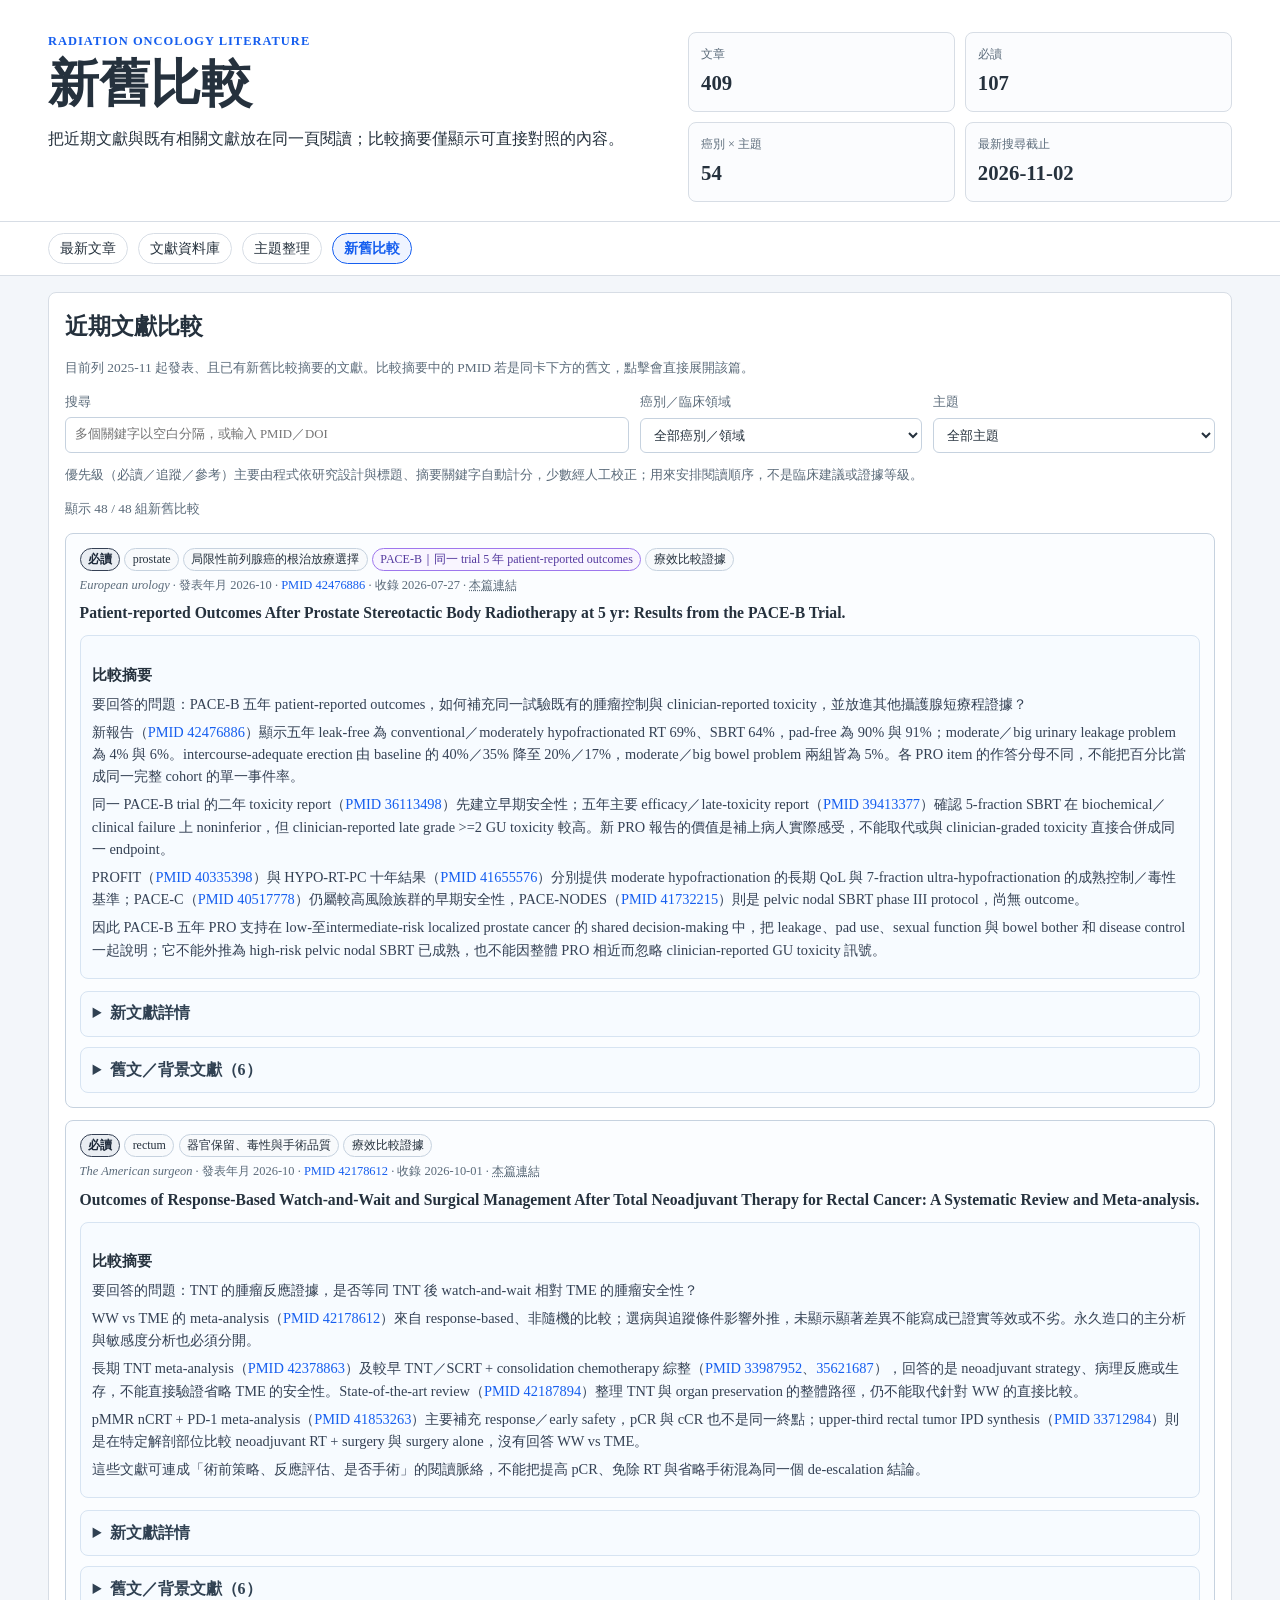
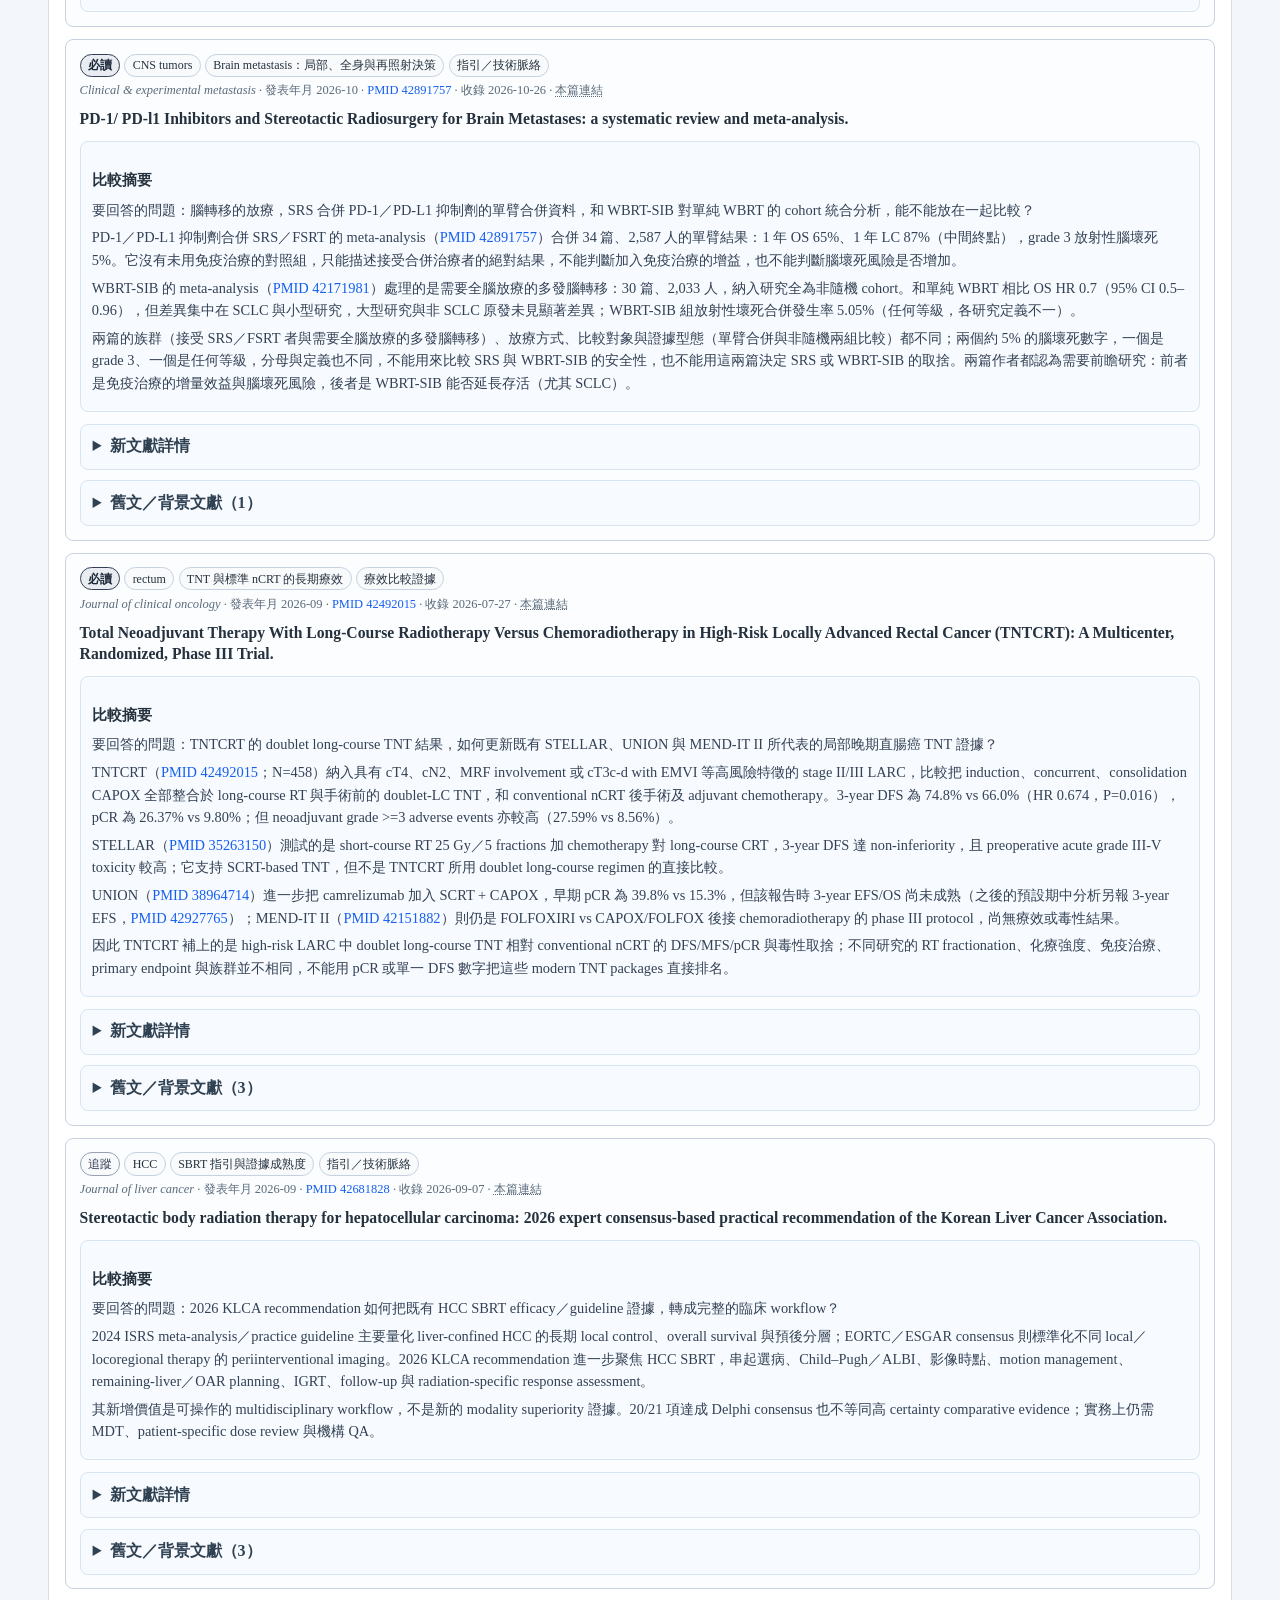
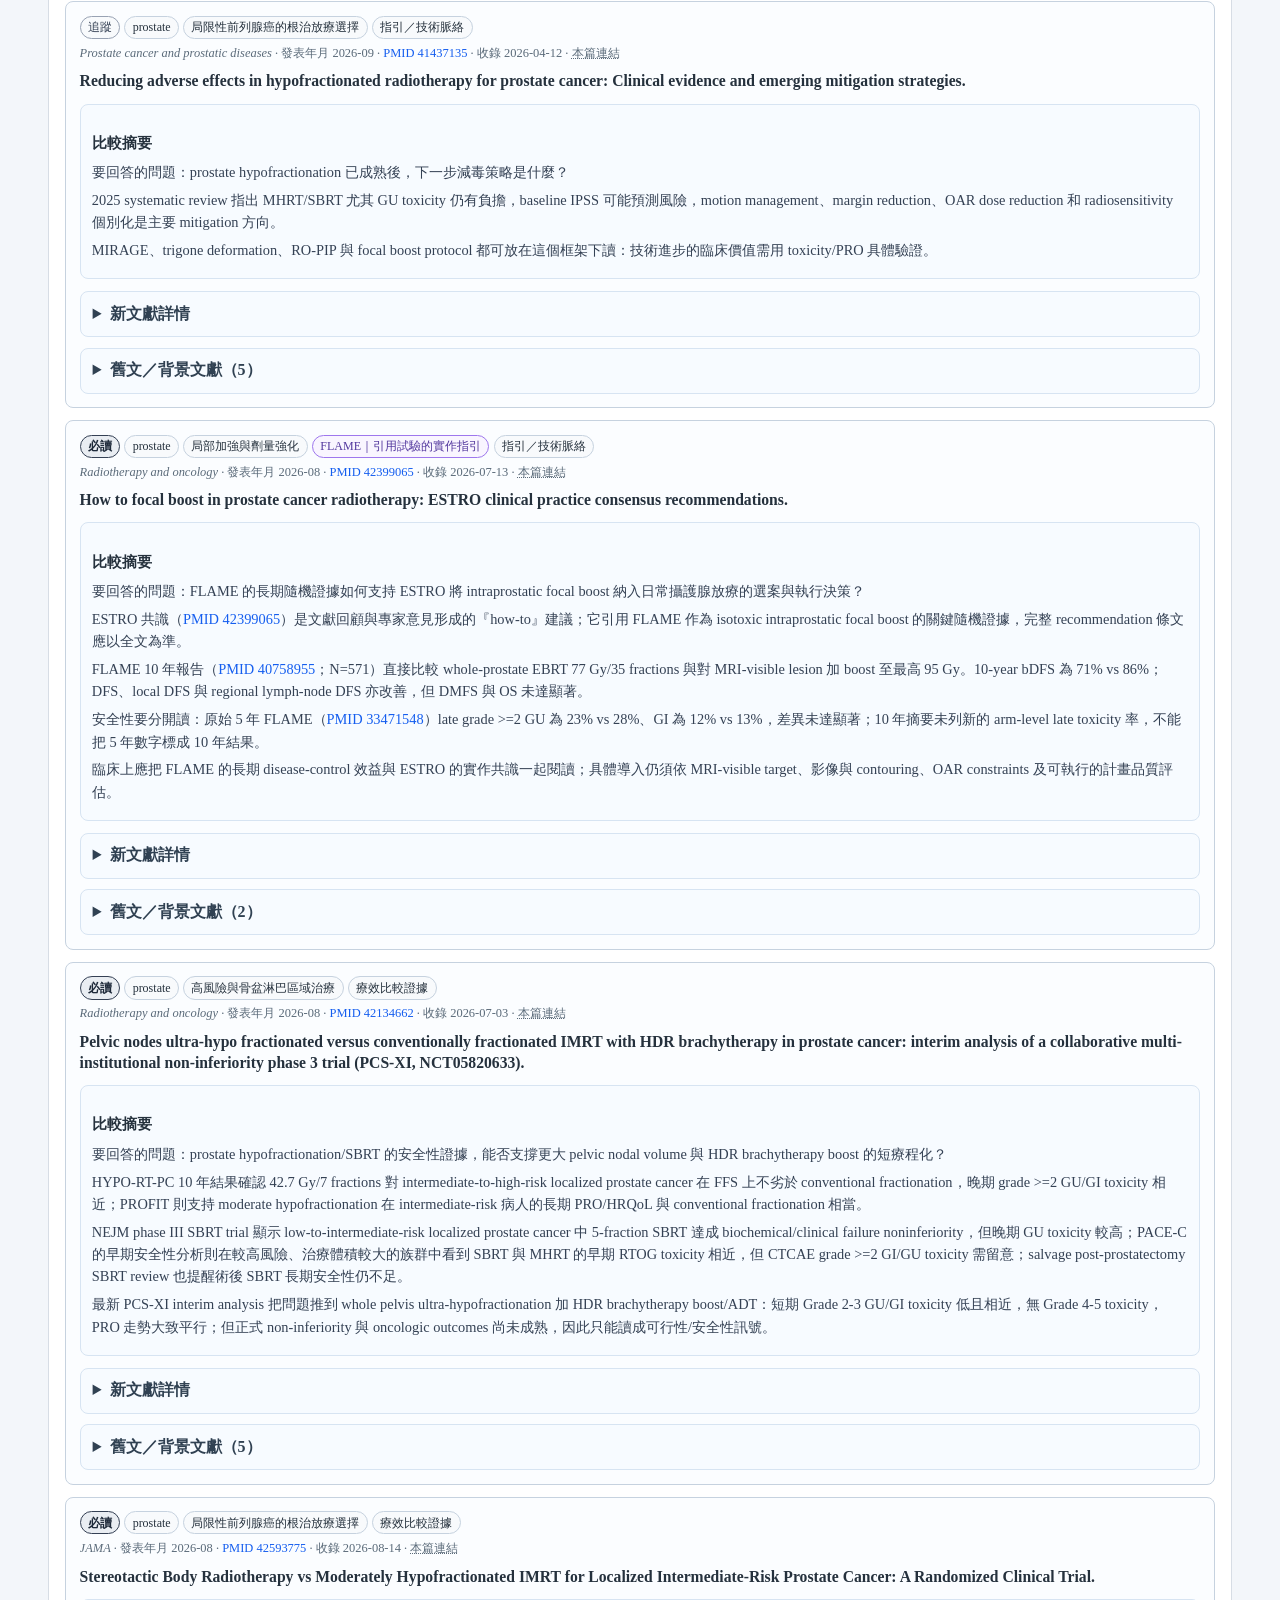
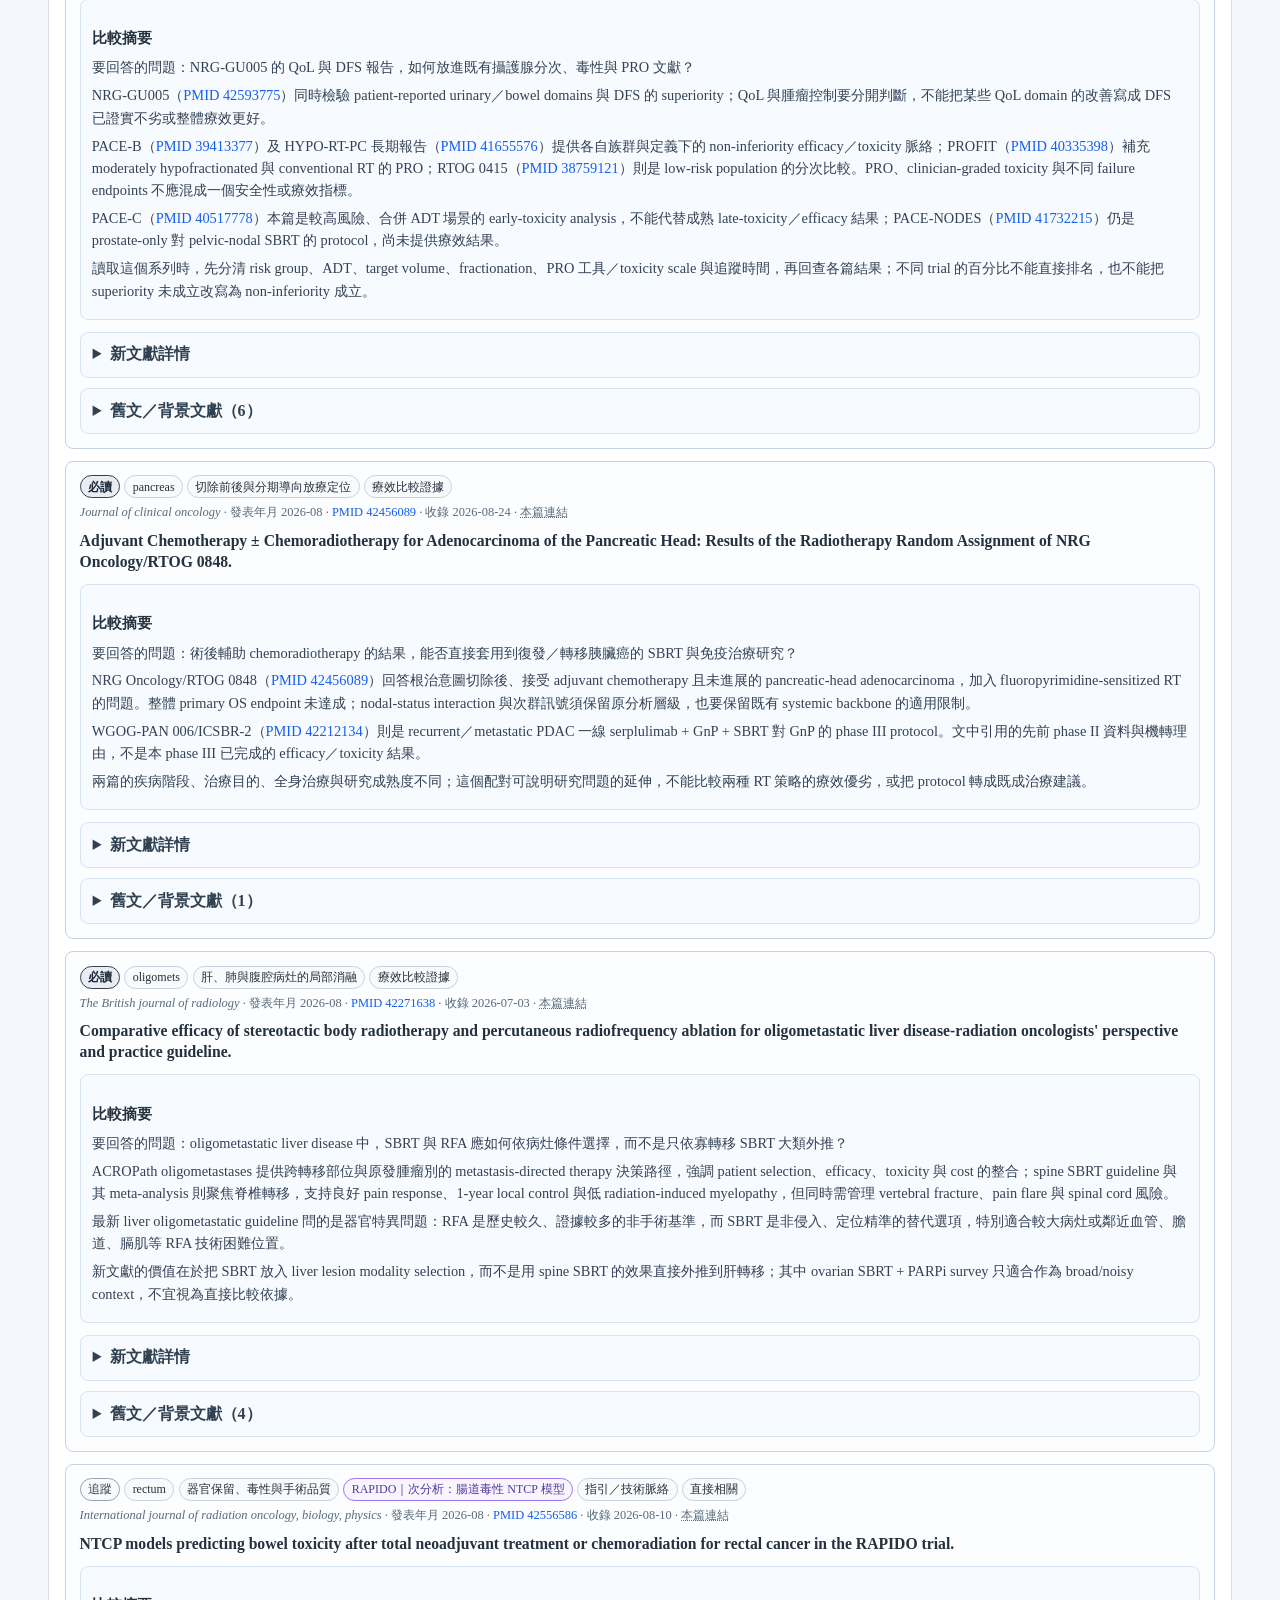
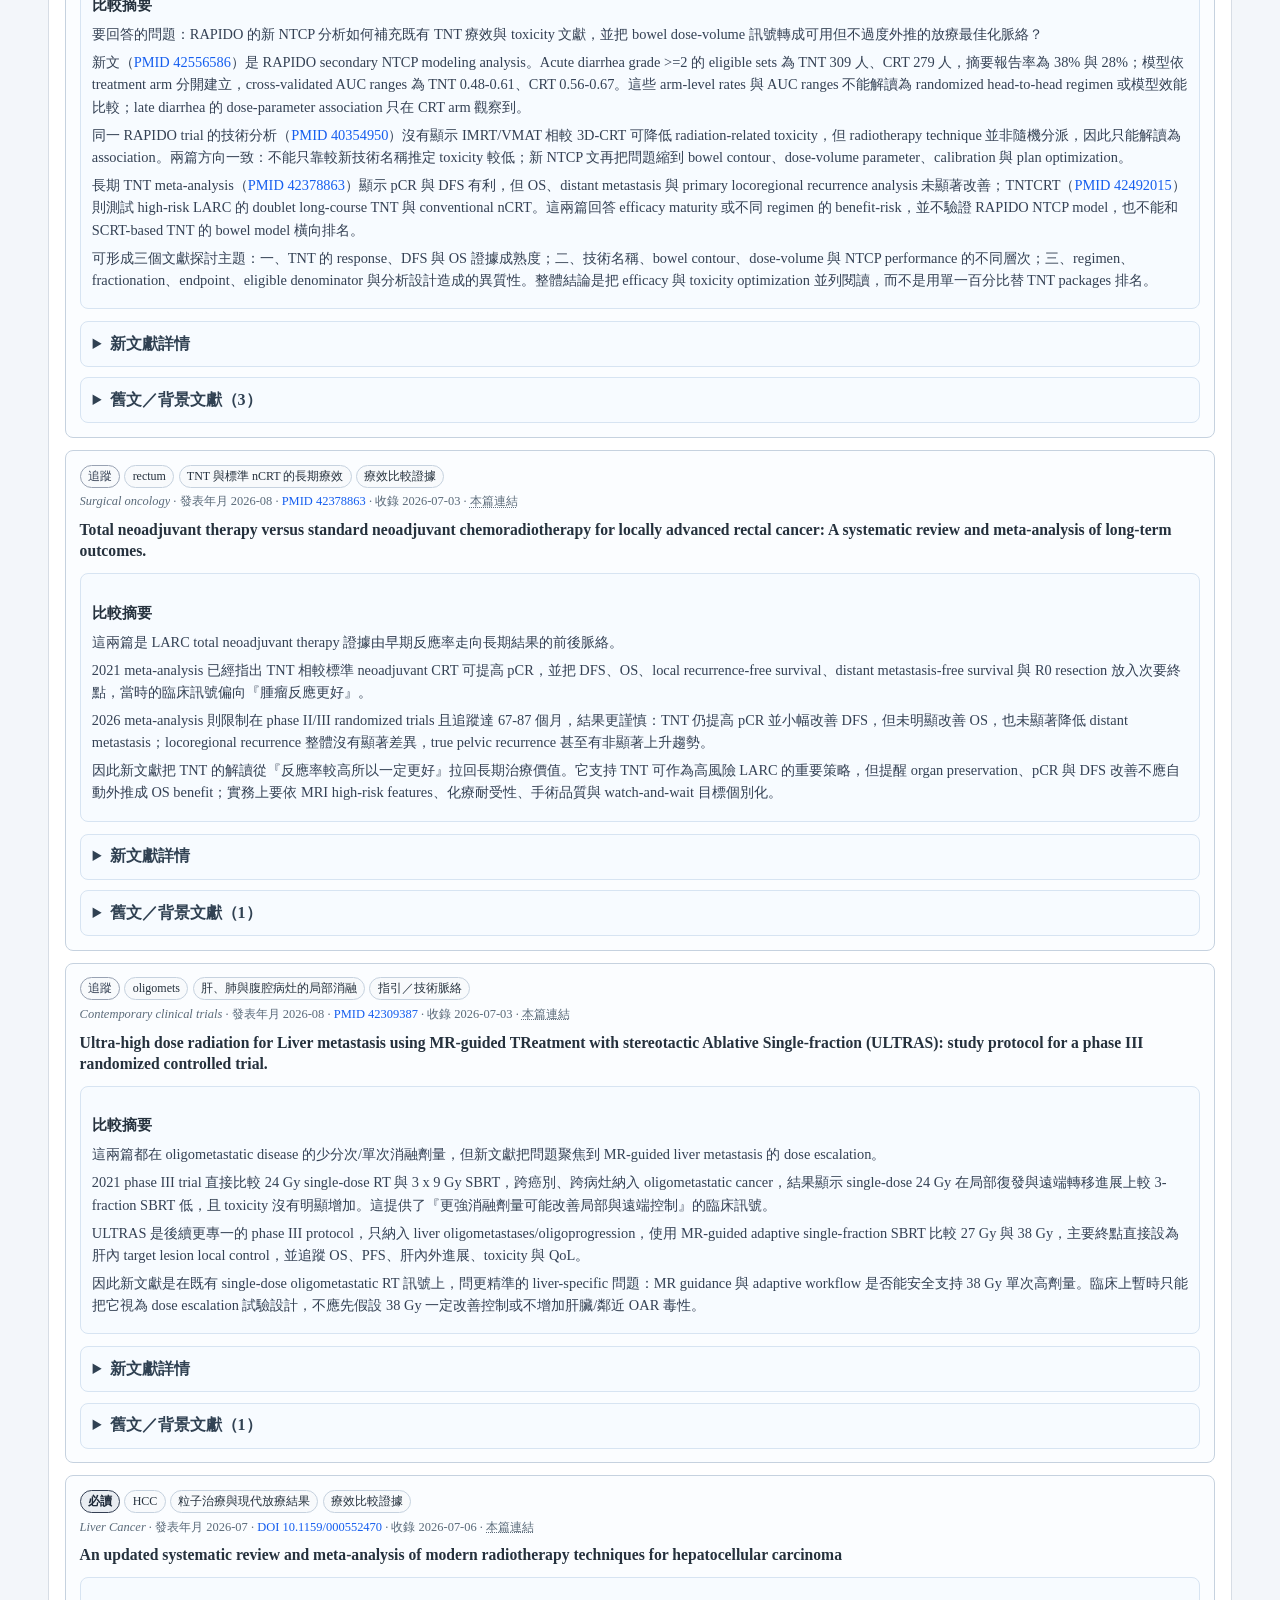
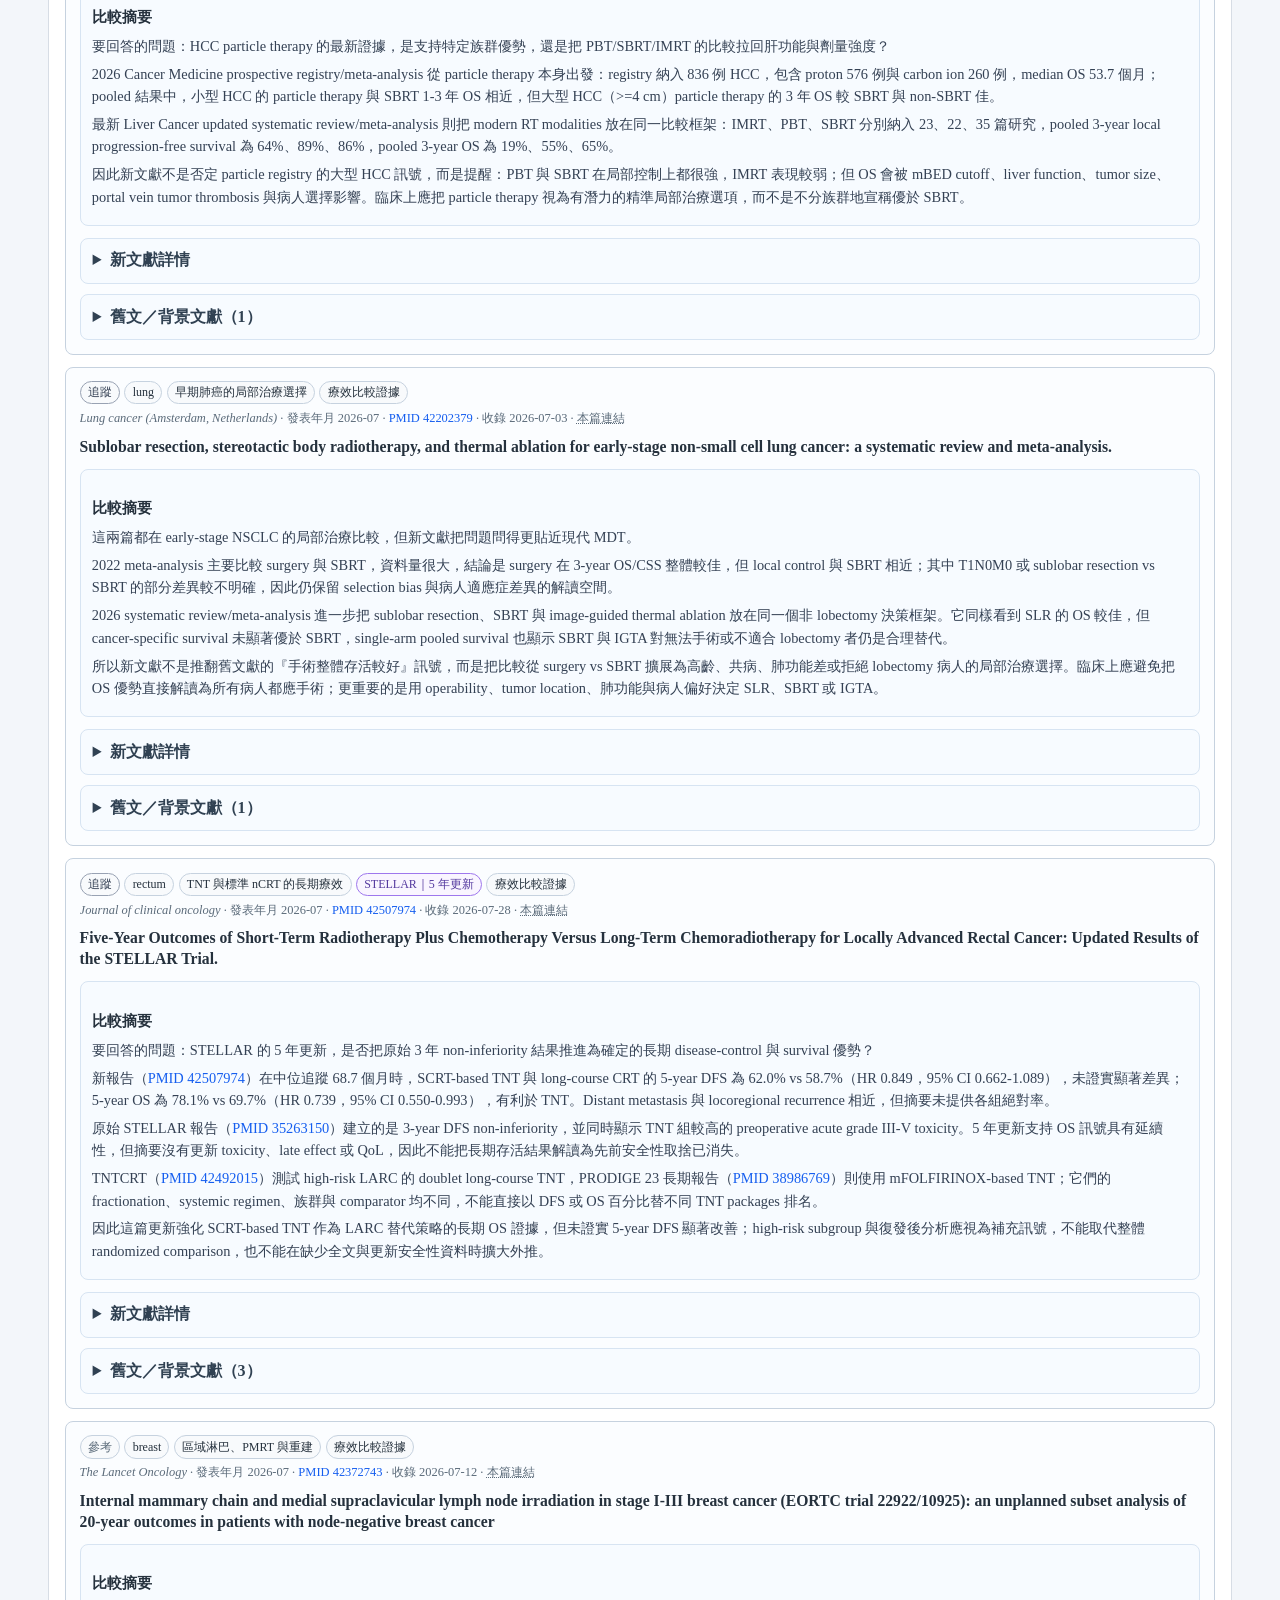
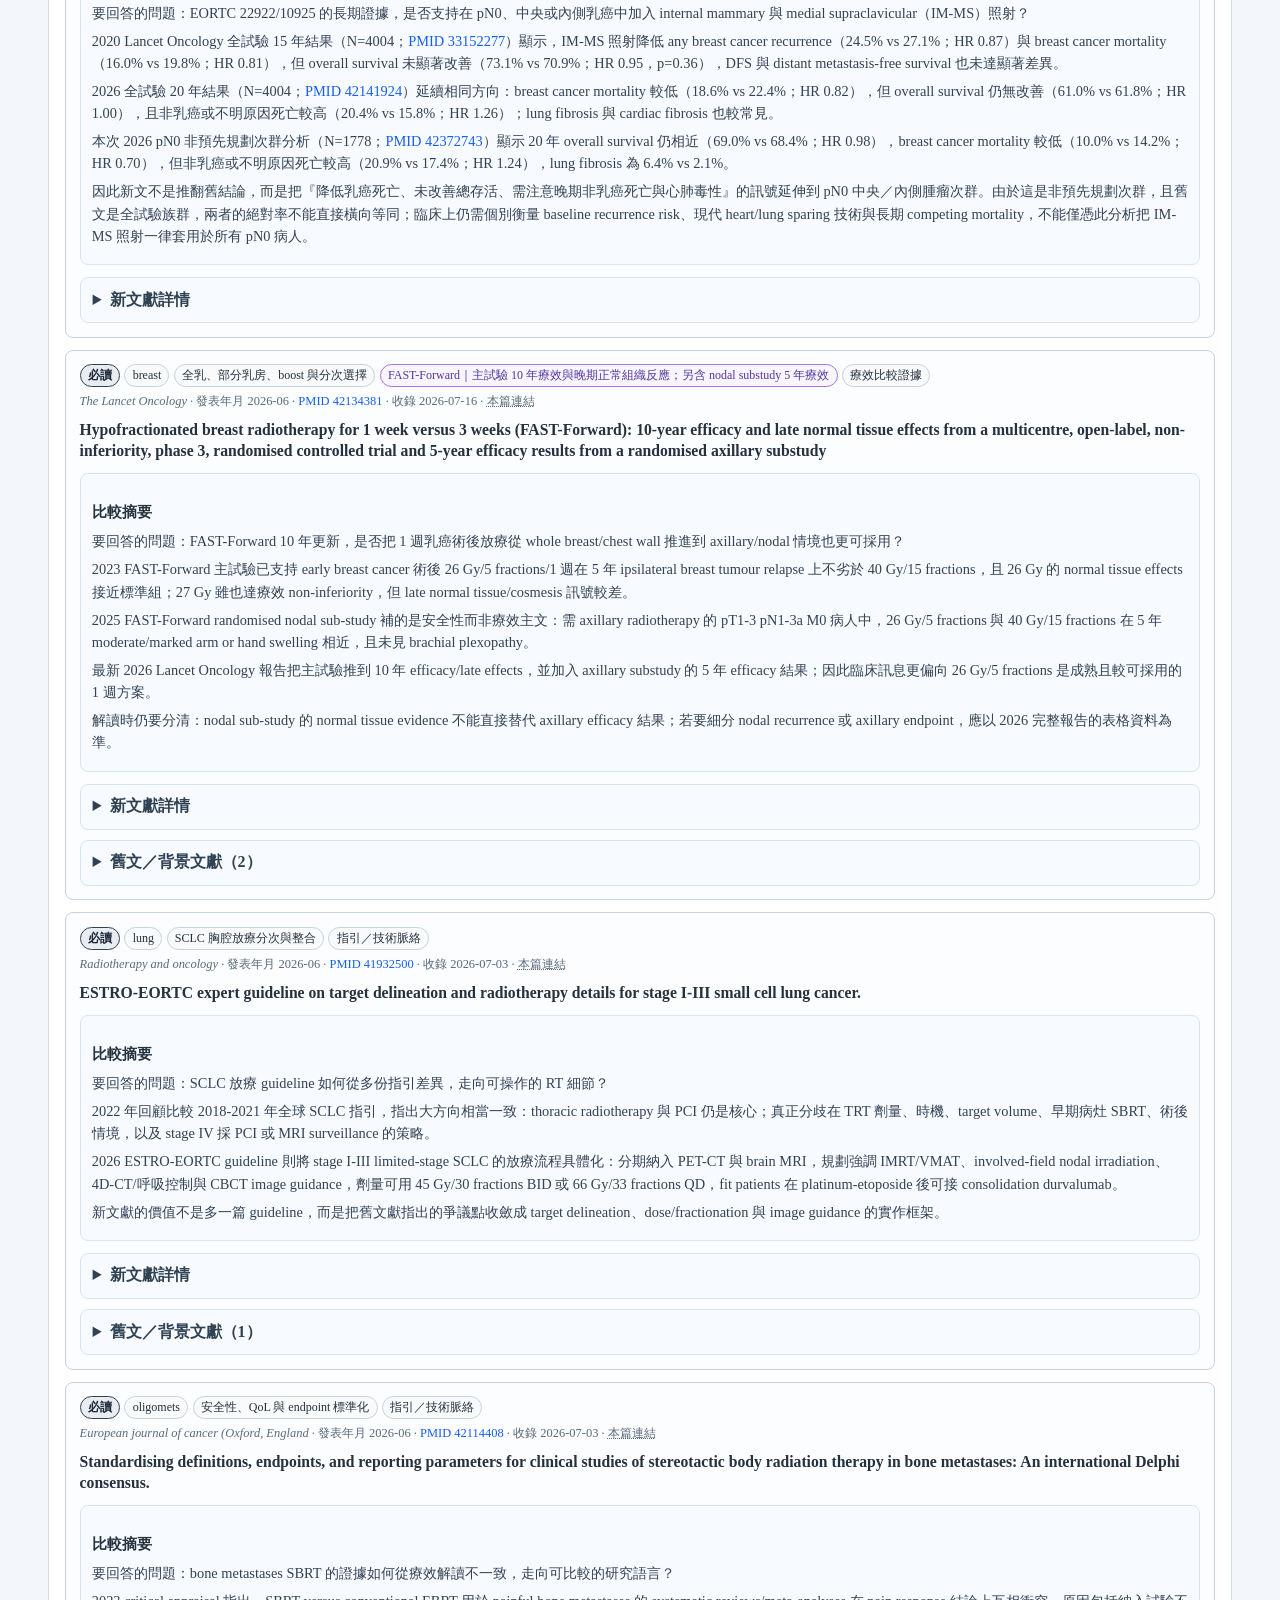
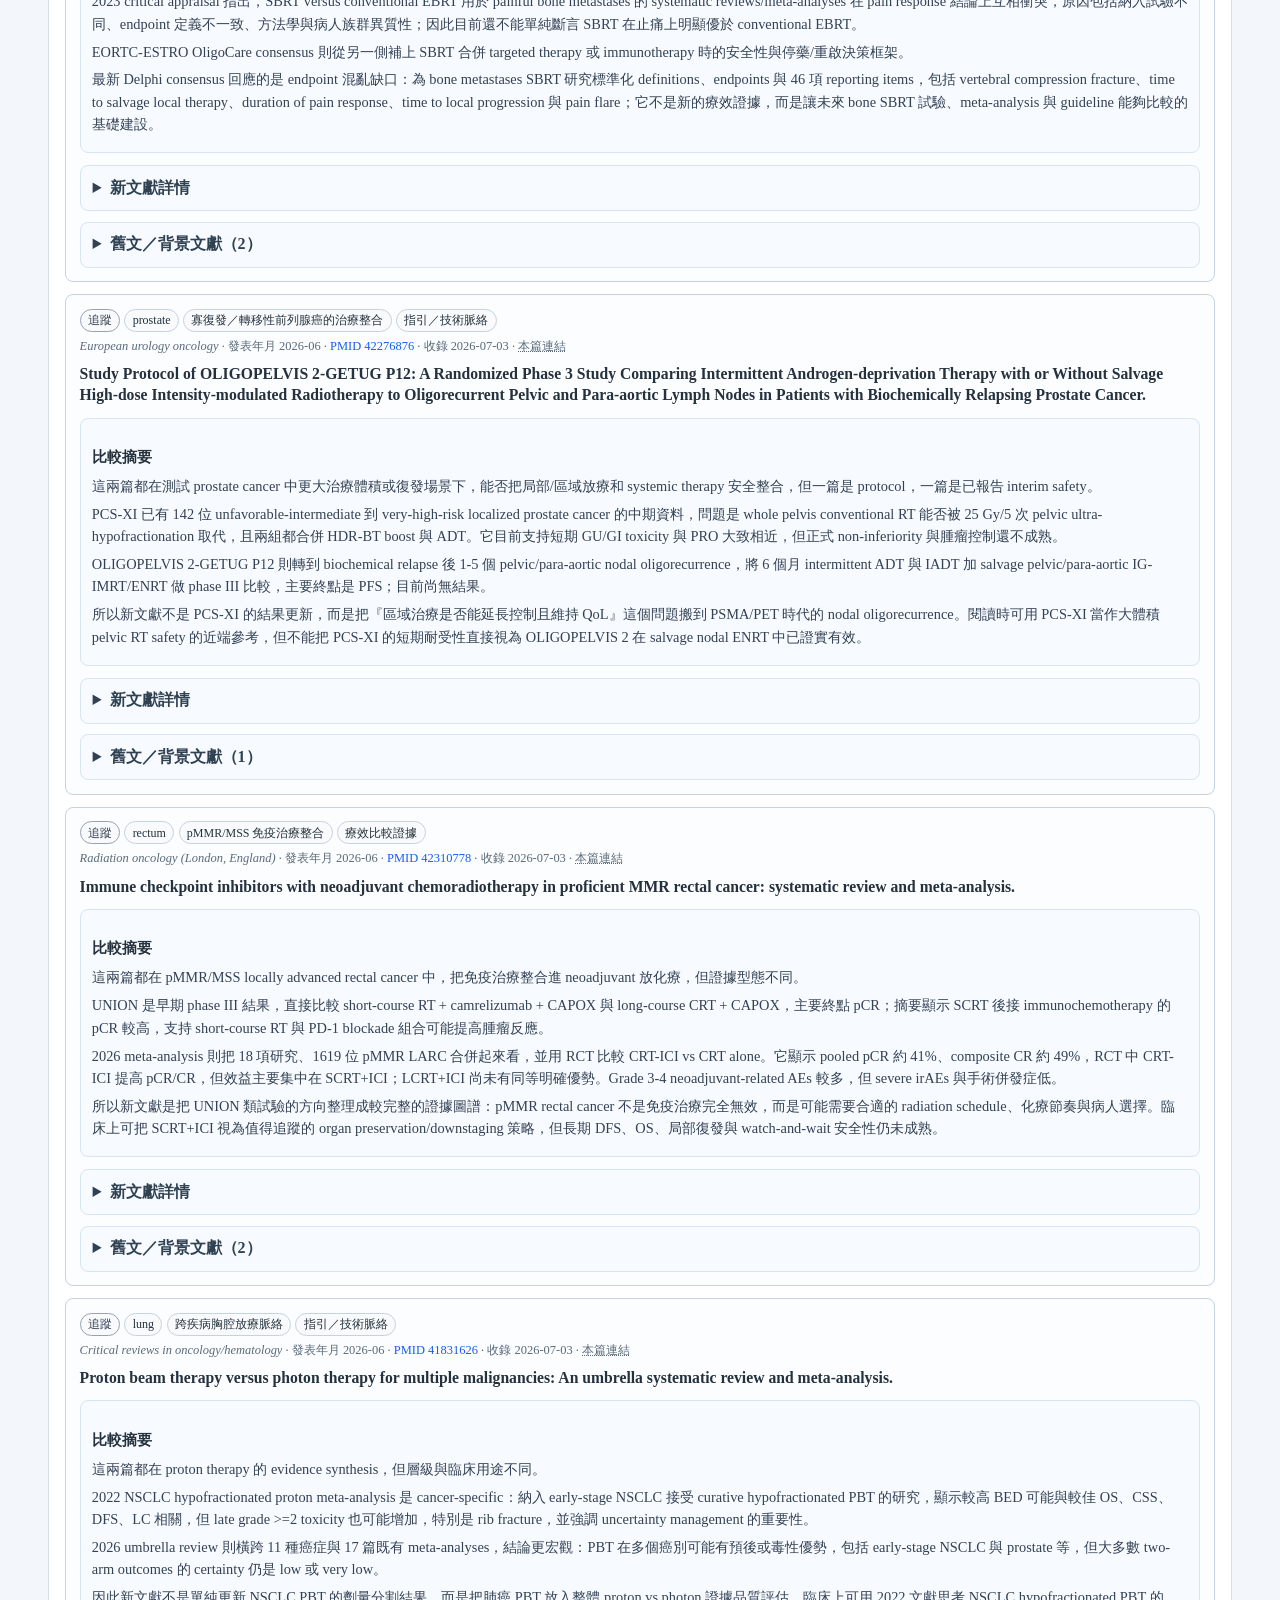
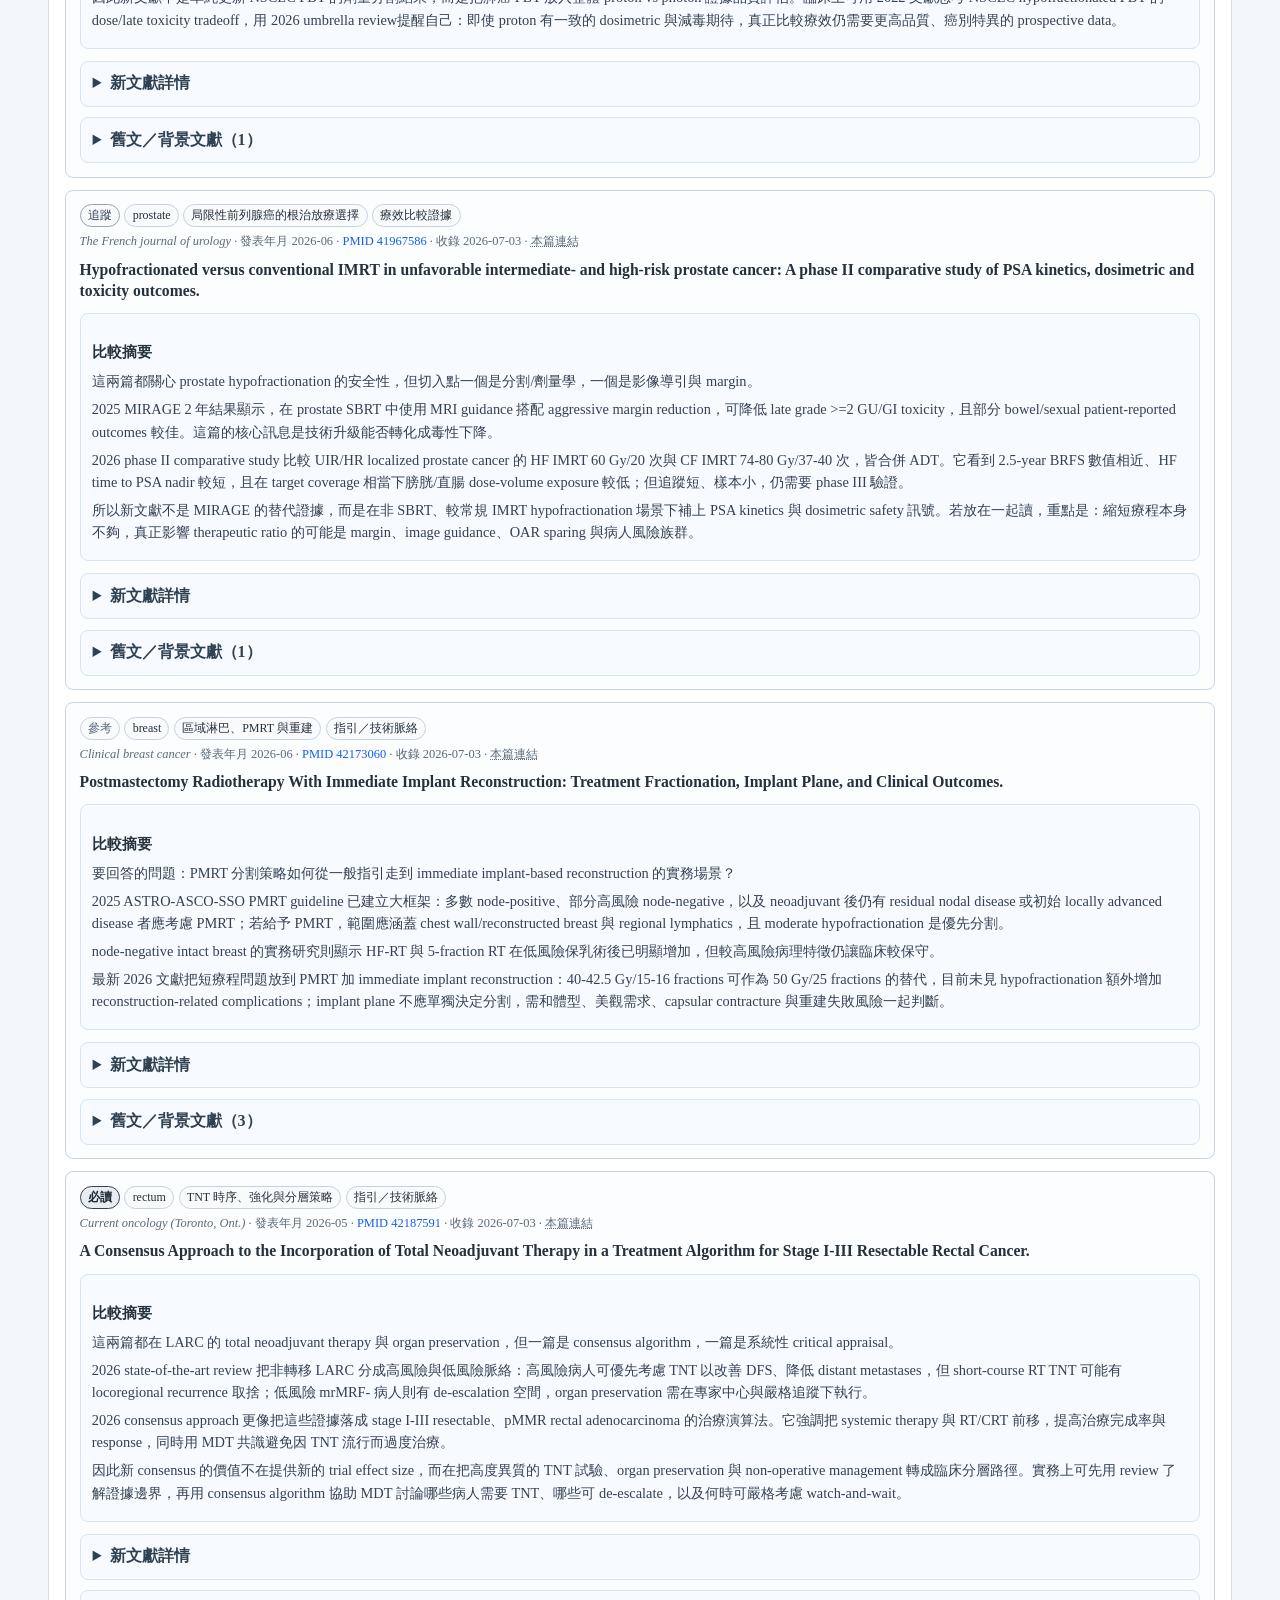
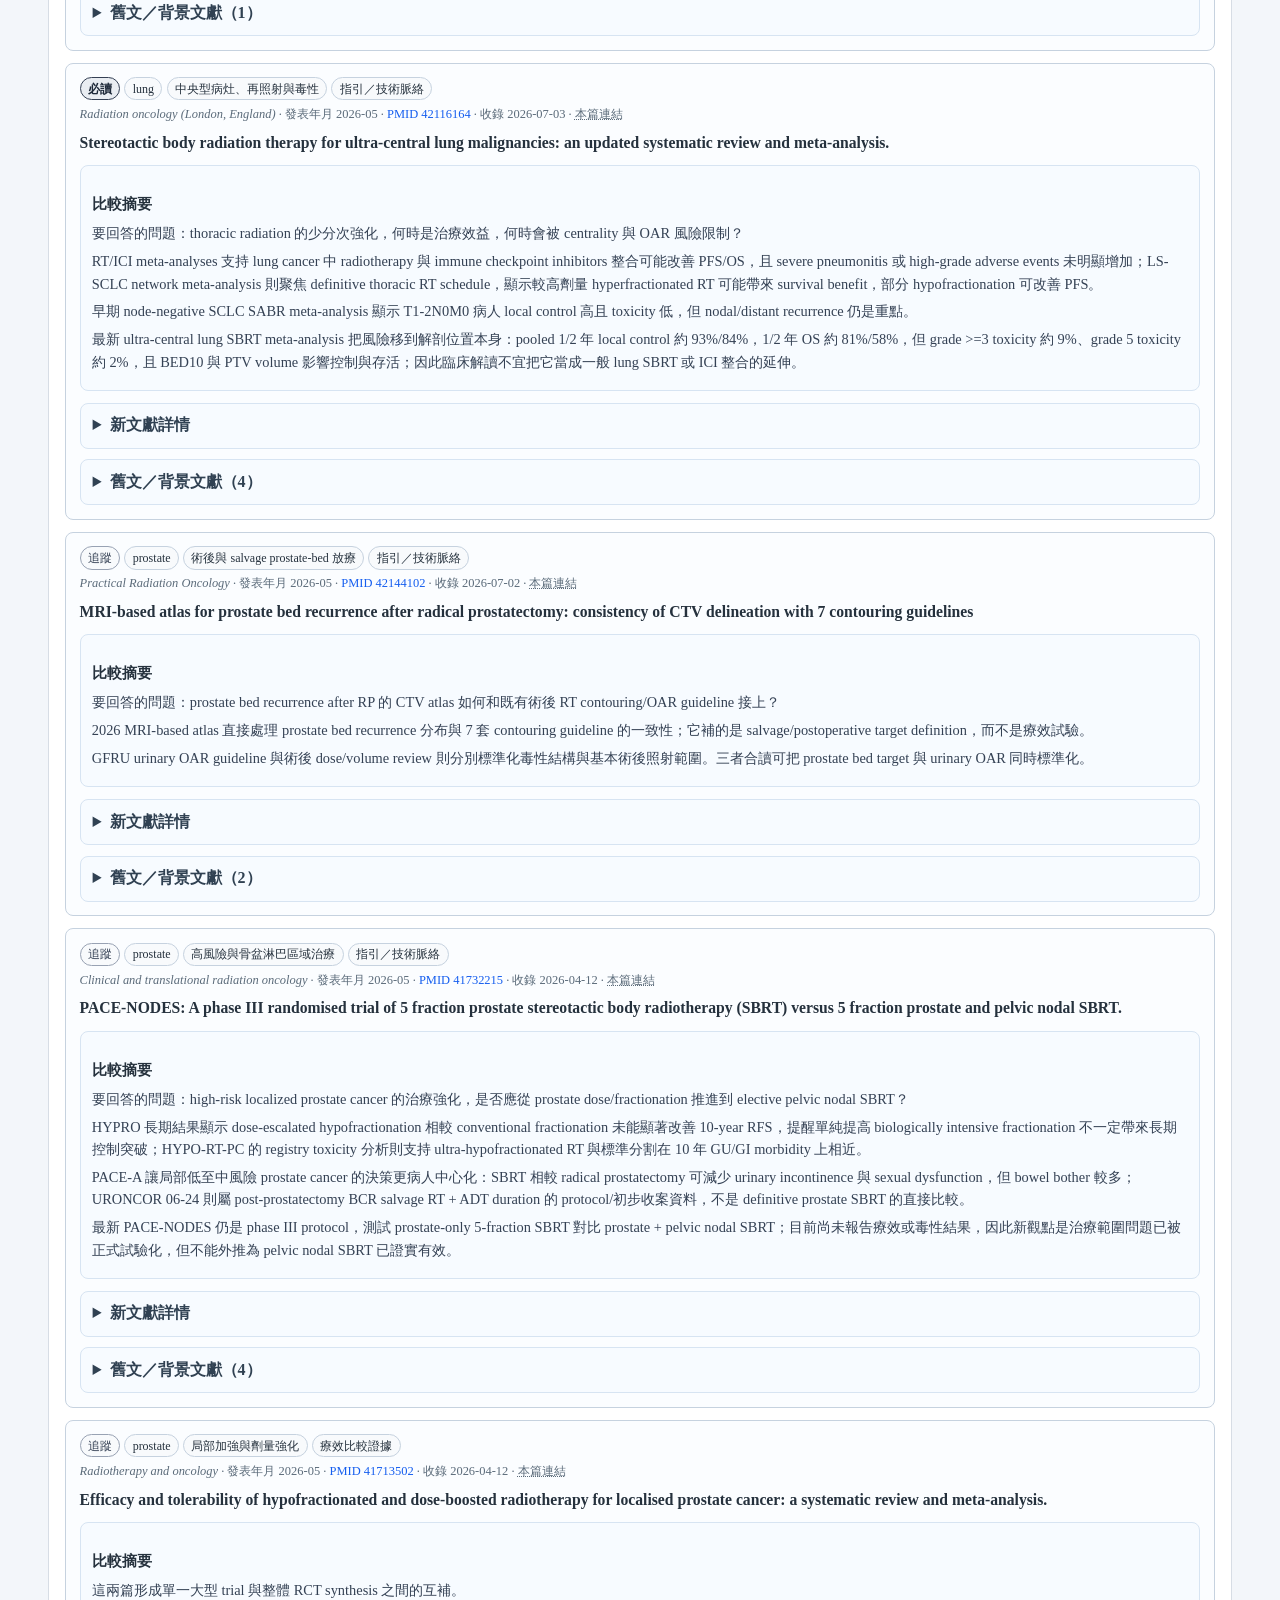
==== compare.html @ 12b4782e "Publish literature static site 2026-11-02" ====
<!doctype html>
<html lang="zh-Hant">
<head>
  <meta charset="utf-8">
  <meta name="viewport" content="width=device-width, initial-scale=1">
  <title>新舊比較 | Literature Intelligence</title>
  <link rel="stylesheet" href="assets/site.css?v=154242693cce">
  <script type="application/json" id="site-data">{"generatedAt": "2026-11-02T05:01:33+00:00", "latestDigestEnd": "2026-11-02", "articleCount": 409, "page": "compare"}</script>
</head>
<body>
  <a class="skip-link" href="#main-content">跳至主要內容</a>
  <header class="site-header site-header-secondary">
    <div>
      <p class="eyebrow">Radiation Oncology Literature</p>
      <h1>新舊比較</h1>
      <p>把近期文獻與既有相關文獻放在同一頁閱讀；比較摘要僅顯示可直接對照的內容。</p>
    </div>
    
    <dl class="metrics">
      <div><dt>文章</dt><dd>409</dd></div>
      <div><dt>必讀</dt><dd>107</dd></div>
      <div><dt>癌別 × 主題</dt><dd>54</dd></div>
      <div><dt>最新搜尋截止</dt><dd>2026-11-02</dd></div>
    </dl>
    
  </header>
  <nav class="section-nav" aria-label="主要導覽">
    <a href="index.html">最新文章</a><a href="database.html">文獻資料庫</a><a href="topics.html">主題整理</a><a href="compare.html" class="active" aria-current="page">新舊比較</a>
  </nav>
  <main id="main-content" tabindex="-1">
    
    <section class="panel">
      <h2>近期文獻比較</h2>
      <p class="caption">目前列 2025-11 起發表、且已有新舊比較摘要的文獻。比較摘要中的 PMID 若是同卡下方的舊文，點擊會直接展開該篇。</p>
      <button type="button" class="filter-toggle" aria-expanded="false" aria-controls="filterControls">篩選與排序</button><div id="filterControls" class="filters filter-panel" data-filter-target="#comparisonCards" data-filter-items=".filter-item"><label>搜尋 <input id="searchBox" class="filter-search" type="search" placeholder="多個關鍵字以空白分隔，或輸入 PMID／DOI"></label><label>癌別／臨床領域 <select id="cancerFilter" class="filter-cancer"><option value="">全部癌別／領域</option><option value="CNS tumors">CNS tumors</option><option value="HCC">HCC</option><option value="breast">breast</option><option value="esophageal">esophageal</option><option value="head and neck">head and neck</option><option value="lung">lung</option><option value="oligomets">oligomets</option><option value="pancreas">pancreas</option><option value="prostate">prostate</option><option value="rectum">rectum</option></select></label><label>主題 <select id="themeFilter" class="filter-theme"><option value="">全部主題</option><option value="Advanced imaging：診斷與治療反應">Advanced imaging：診斷與治療反應</option><option value="Brain metastasis：局部、全身與再照射決策">Brain metastasis：局部、全身與再照射決策</option><option value="Planning、QA、擺位與實施">Planning、QA、擺位與實施</option><option value="SBRT 指引與證據成熟度">SBRT 指引與證據成熟度</option><option value="SCLC 胸腔放療分次與整合">SCLC 胸腔放療分次與整合</option><option value="TNT 時序、強化與分層策略">TNT 時序、強化與分層策略</option><option value="TNT 與標準 nCRT 的長期療效">TNT 與標準 nCRT 的長期療效</option><option value="pMMR/MSS 免疫治療整合">pMMR/MSS 免疫治療整合</option><option value="中央型病灶、再照射與毒性">中央型病灶、再照射與毒性</option><option value="全乳、部分乳房、boost 與分次選擇">全乳、部分乳房、boost 與分次選擇</option><option value="切除前後與分期導向放療定位">切除前後與分期導向放療定位</option><option value="區域淋巴、PMRT 與重建">區域淋巴、PMRT 與重建</option><option value="器官保留、毒性與手術品質">器官保留、毒性與手術品質</option><option value="安全性、QoL 與 endpoint 標準化">安全性、QoL 與 endpoint 標準化</option><option value="寡復發／轉移性前列腺癌的治療整合">寡復發／轉移性前列腺癌的治療整合</option><option value="局部加強與劑量強化">局部加強與劑量強化</option><option value="局限性前列腺癌的根治放療選擇">局限性前列腺癌的根治放療選擇</option><option value="影像、功能肝保護與技術規劃">影像、功能肝保護與技術規劃</option><option value="復發／轉移 PDAC 的放射免疫化療整合">復發／轉移 PDAC 的放射免疫化療整合</option><option value="放療與免疫治療整合">放療與免疫治療整合</option><option value="早期肺癌的局部治療選擇">早期肺癌的局部治療選擇</option><option value="癌別特異 MDT 與全身治療整合">癌別特異 MDT 與全身治療整合</option><option value="粒子治療與現代放療結果">粒子治療與現代放療結果</option><option value="肝、肺與腹腔病灶的局部消融">肝、肺與腹腔病灶的局部消融</option><option value="術後與 salvage prostate-bed 放療">術後與 salvage prostate-bed 放療</option><option value="跨疾病胸腔放療脈絡">跨疾病胸腔放療脈絡</option><option value="骨與脊椎 SBRT：控制、安全與追蹤">骨與脊椎 SBRT：控制、安全與追蹤</option><option value="高風險與骨盆淋巴區域治療">高風險與骨盆淋巴區域治療</option></select></label></div><p class="caption filter-note">優先級（必讀／追蹤／參考）主要由程式依研究設計與標題、摘要關鍵字自動計分，少數經人工校正；用來安排閱讀順序，不是臨床建議或證據等級。</p><p class="caption" role="status" aria-live="polite" aria-atomic="true">顯示 <span id="visibleCount" class="visible-count">48</span> / 48 組新舊比較</p><p id="emptyState" class="muted hidden">沒有符合目前篩選條件的項目。</p>
      <div id="comparisonCards" class="article-list"><article class="article-card comparison-card filter-item" id="pmid-42476886" data-cancer="prostate" data-theme="局限性前列腺癌的根治放療選擇" data-priority="must read" data-study="試驗次分析／後續追蹤" data-manual="" data-search="patient-reported outcomes after prostate stereotactic body radiotherapy at 5 yr: results from the pace-b trial. we present 5-yr proms from the phase 3, international pace-b trial, which randomised men with localised prostate cancer to stereotactic body radiotherapy (sbrt) or conventionally fractionated radiotherapy (crt). leak-free rates were 64% (164/258) for sbrt and 69% (172/249) for crt, pad-free rates were 91% (233/257) for sbrt and 90% (225/250) for crt, and moderate or big urinary leakage problems were reported by only 6% (15/250) for sbrt and 4% (9/244) for crt. prostate 局限性前列腺癌的根治放療選擇 療效比較證據  試驗次分析／後續追蹤 must read 必讀 european urology 42476886 10.1016/j.eururo.2026.05.034 要回答的問題：pace-b 五年 patient-reported outcomes，如何補充同一試驗既有的腫瘤控制與 clinician-reported toxicity，並放進其他攝護腺短療程證據？

新報告（pmid 42476886）顯示五年 leak-free 為 conventional／moderately hypofractionated rt 69%、sbrt 64%，pad-free 為 90% 與 91%；moderate／big urinary leakage problem 為 4% 與 6%。intercourse-adequate erection 由 baseline 的 40%／35% 降至 20%／17%，moderate／big bowel problem 兩組皆為 5%。各 pro item 的作答分母不同，不能把百分比當成同一完整 cohort 的單一事件率。

同一 pace-b trial 的二年 toxicity report（pmid 36113498）先建立早期安全性；五年主要 efficacy／late-toxicity report（pmid 39413377）確認 5-fraction sbrt 在 biochemical／clinical failure 上 noninferior，但 clinician-reported late grade &gt;=2 gu toxicity 較高。新 pro 報告的價值是補上病人實際感受，不能取代或與 clinician-graded toxicity 直接合併成同一 endpoint。

profit（pmid 40335398）與 hypo-rt-pc 十年結果（pmid 41655576）分別提供 moderate hypofractionation 的長期 qol 與 7-fraction ultra-hypofractionation 的成熟控制／毒性基準；pace-c（pmid 40517778）仍屬較高風險族群的早期安全性，pace-nodes（pmid 41732215）則是 pelvic nodal sbrt phase iii protocol，尚無 outcome。

因此 pace-b 五年 pro 支持在 low-至intermediate-risk localized prostate cancer 的 shared decision-making 中，把 leakage、pad use、sexual function 與 bowel bother 和 disease control 一起說明；它不能外推為 high-risk pelvic nodal sbrt 已成熟，也不能因整體 pro 相近而忽略 clinician-reported gu toxicity 訊號。" data-pmid="42476886" data-doi="10.1016/j.eururo.2026.05.034" data-published="2026-10" data-added="2026-07-27" data-rank="0" data-pmids="42476886 39413377 36113498 40335398 41655576 40517778 41732215"><div class="article-meta"><span class="tag tag-must">必讀</span> <span class="tag">prostate</span> <span class="tag">局限性前列腺癌的根治放療選擇</span> <span class="tag tag-series" title="同一系列（試驗或文件）">PACE-B｜同一 trial 5 年 patient-reported outcomes</span> <span class="tag">療效比較證據</span></div><div class="article-source"><span class="meta-journal" title="European urology">European urology</span> · <span>發表年月 2026-10</span> · <span><a href="https://pubmed.ncbi.nlm.nih.gov/42476886/">PMID 42476886</a></span> · <span>收錄 2026-07-27</span> · <a class="permalink" href="database.html#pmid-42476886">本篇連結</a></div><h3>Patient-reported Outcomes After Prostate Stereotactic Body Radiotherapy at 5 yr: Results from the PACE-B Trial.</h3><div class="context-block"><h4>比較摘要</h4><p>要回答的問題：PACE-B 五年 patient-reported outcomes，如何補充同一試驗既有的腫瘤控制與 clinician-reported toxicity，並放進其他攝護腺短療程證據？</p><p>新報告（<a href="https://pubmed.ncbi.nlm.nih.gov/42476886/">PMID 42476886</a>）顯示五年 leak-free 為 conventional／moderately hypofractionated RT 69%、SBRT 64%，pad-free 為 90% 與 91%；moderate／big urinary leakage problem 為 4% 與 6%。intercourse-adequate erection 由 baseline 的 40%／35% 降至 20%／17%，moderate／big bowel problem 兩組皆為 5%。各 PRO item 的作答分母不同，不能把百分比當成同一完整 cohort 的單一事件率。</p><p>同一 PACE-B trial 的二年 toxicity report（<a href="#cmp-42476886-rel-36113498" data-reveal>PMID 36113498</a>）先建立早期安全性；五年主要 efficacy／late-toxicity report（<a href="#cmp-42476886-rel-39413377" data-reveal>PMID 39413377</a>）確認 5-fraction SBRT 在 biochemical／clinical failure 上 noninferior，但 clinician-reported late grade &gt;=2 GU toxicity 較高。新 PRO 報告的價值是補上病人實際感受，不能取代或與 clinician-graded toxicity 直接合併成同一 endpoint。</p><p>PROFIT（<a href="#cmp-42476886-rel-40335398" data-reveal>PMID 40335398</a>）與 HYPO-RT-PC 十年結果（<a href="#cmp-42476886-rel-41655576" data-reveal>PMID 41655576</a>）分別提供 moderate hypofractionation 的長期 QoL 與 7-fraction ultra-hypofractionation 的成熟控制／毒性基準；PACE-C（<a href="#cmp-42476886-rel-40517778" data-reveal>PMID 40517778</a>）仍屬較高風險族群的早期安全性，PACE-NODES（<a href="#cmp-42476886-rel-41732215" data-reveal>PMID 41732215</a>）則是 pelvic nodal SBRT phase III protocol，尚無 outcome。</p><p>因此 PACE-B 五年 PRO 支持在 low-至intermediate-risk localized prostate cancer 的 shared decision-making 中，把 leakage、pad use、sexual function 與 bowel bother 和 disease control 一起說明；它不能外推為 high-risk pelvic nodal SBRT 已成熟，也不能因整體 PRO 相近而忽略 clinician-reported GU toxicity 訊號。</p></div><details><summary>新文獻詳情</summary><div class="detail-panel"><div class="clinical-block"><h4>臨床比較表</h4><h5>收案對象</h5><div class="table-wrap"><table class="clinical-population-table"><caption class="visually-hidden">臨床比較表收案對象</caption><thead><tr><th>整體收案對象</th></tr></thead><tbody><tr><td>PACE-B phase III randomized localized prostate cancer cohort；本篇為 5 年 PROM 報告，摘要未提供單一總可評估 N，各 item denominator 約 238-265 人／組。</td></tr></tbody></table></div><h5>Arm 比較</h5><div class="table-wrap"><table class="clinical-table"><caption class="visually-hidden">臨床治療組比較</caption><thead><tr><th>比較項目</th><th>Arm 1 / 對照</th><th>Arm 2 / 實驗</th><th>補充重點</th></tr></thead><tbody><tr><td data-label="比較項目">治療</td><td data-label="Arm 1 / 對照">Conventional／moderately hypofractionated RT：78 Gy / 39 fractions 或 62 Gy / 20 fractions。</td><td data-label="Arm 2 / 實驗">Prostate SBRT：36.25 Gy / 5 fractions。</td><td data-label="補充重點">本篇比較 baseline 至 5 年的 patient-reported urinary、sexual 與 bowel outcomes。</td></tr><tr><td data-label="比較項目">腫瘤控制 / 存活</td><td data-label="Arm 1 / 對照">本篇未提供新的 biochemical control、metastasis 或 survival 數字。</td><td data-label="Arm 2 / 實驗">本篇未提供新的 biochemical control、metastasis 或 survival 數字。</td><td data-label="補充重點">這是 PROM 報告，不應以 QoL 相近推定 oncologic non-inferiority。</td></tr><tr><td data-label="比較項目">副作用 / QoL</td><td data-label="Arm 1 / 對照">5 年 leak-free 69%（172/249）；pad-free 90%（225/250）；moderate/big urinary leakage problem 4%（9/244）；sexual problem 32%（77/238）；bowel problem 5%（13/253）。</td><td data-label="Arm 2 / 實驗">5 年 leak-free 64%（164/258）；pad-free 91%（233/257）；moderate/big urinary leakage problem 6%（15/250）；sexual problem 31%（74/242）；bowel problem 5%（12/265）。</td><td data-label="補充重點">Intercourse-adequate erection 由 baseline 的 40% vs 35% 降至 5 年 20% vs 17%；各 item 的實際作答分母不同。</td></tr></tbody></table></div><p class="caption">5 年 PROM 數字依 PMID 42476886 PubMed 摘要，治療分組沿用同一 PACE-B trial 已整理的 PMID 36113498。各 PRO item denominator 不同。</p></div><div class="article-links"><a href="https://pubmed.ncbi.nlm.nih.gov/42476886/">PubMed</a><a href="https://doi.org/10.1016/j.eururo.2026.05.034">DOI</a><a href="https://linkinghub.elsevier.com/retrieve/pii/S0302-2838(26)02212-8">PubMed 免費全文（Elsevier Science）</a></div><h4>文獻資訊</h4><div class="table-wrap"><table class="article-info-table"><caption class="visually-hidden">文獻資訊</caption><thead><tr><th>欄位</th><th>內容</th></tr></thead><tbody><tr><td>發表時間</td><td>2026-10</td></tr><tr><td>加入方式</td><td>PubMed 搜尋</td></tr><tr><td>期刊</td><td>European urology</td></tr><tr><td>PMID/DOI</td><td>PMID 42476886</td></tr><tr><td>PubMed 列出的全文來源</td><td>PubMed 免費全文（Elsevier Science）。</td></tr></tbody></table></div><details class="search-origin-block"><summary>PubMed 搜尋來源</summary><div class="table-wrap"><table class="search-origin-table"><caption class="visually-hidden">PubMed 搜尋來源</caption><thead><tr><th>搜尋 run</th><th>搜尋期間</th><th>覆蓋範圍</th><th>搜尋主題</th><th>收錄狀態</th><th>Query catalog</th></tr></thead><tbody><tr><td>20261012T000002Z-09103e23</td><td>2026-09-28 – 2026-10-12</td><td>全部主題</td><td>prostate</td><td>已收入此主題週報</td><td>2026-07-13-baseline</td></tr><tr><td>20260803T000339Z-fefb0de2</td><td>2026-07-20 – 2026-08-03</td><td>全部主題</td><td>prostate</td><td>已收入此主題週報</td><td>2026-07-13-baseline</td></tr><tr><td>20260727T000820Z-b76b71b7</td><td>2026-07-13 – 2026-07-27</td><td>全部主題</td><td>prostate</td><td>已收入此主題週報</td><td>2026-07-13-baseline</td></tr></tbody></table></div></details></div></details><details><summary>舊文／背景文獻（6）</summary><div class="related-list"><div class="related-item" id="cmp-42476886-rel-39413377"><div class="article-meta"><span class="tag tag-series" title="同一系列（試驗或文件）">PACE-B｜同一 trial 5 年 efficacy／late toxicity</span></div><div class="article-meta"><span class="tag">prostate</span><span class="tag">Toxicity / QoL</span><span>2024-10 · The New England journal of medicine · <a href="https://pubmed.ncbi.nlm.nih.gov/39413377/">PMID 39413377</a></span></div><h4>Phase 3 Trial of Stereotactic Body Radiotherapy in Localized Prostate Cancer.</h4><p>這是一項第 3 期、國際多中心、open-label、隨機對照試驗，納入 low-to-intermediate risk localized prostate cancer，比較 SBRT 36.25 Gy/5 fractions 與傳統/中度 hypofractionated radiotherapy；採 intention-to-treat 分析，且不允許 androgen-deprivation therapy。</p><p>Primary endpoint 為 freedom from biochemical or clinical failure，設定 noninferiority 臨界 hazard ratio 為 1.45。</p><p>共 874 位病人、median follow-up 74 個月；5 年 freedom from biochemical or clinical failure 為 95.8% (SBRT) vs. 94.6% (control)，HR 0.73（90% CI 0.48–1.12），P=0.004 for noninferiority，顯示 SBRT 達成 noninferiority。</p><p>毒性方面，5 年晚期 RTOG grade ≥2 GU toxicity 在 SBRT 較高（26.9% vs. 18.3%, P&lt;0.001），但 GI toxicity 相近（10.7% vs. 10.2%, P=0.94）。</p><p><strong>結論：</strong>5-fraction SBRT 在腫瘤控制上不劣於標準放療，為本試驗定義下 low-to-intermediate-risk localized prostate cancer 的有效治療選項，但需注意較高的晚期 GU toxicity。</p></div><div class="related-item" id="cmp-42476886-rel-36113498"><div class="article-meta"><span class="tag tag-series" title="同一系列（試驗或文件）">PACE-B｜同一 trial 2 年 toxicity report</span></div><div class="article-meta"><span class="tag">prostate</span><span class="tag">Toxicity / QoL</span><span>2022-10 · The Lancet. Oncology · <a href="https://pubmed.ncbi.nlm.nih.gov/36113498/">PMID 36113498</a></span></div><h4>Intensity-modulated radiotherapy versus stereotactic body radiotherapy for prostate cancer (PACE-B): 2-year toxicity results from an open-label, randomised, phase 3, non-inferiority trial.</h4><p>PACE-B 為開放標籤、隨機分派、phase 3 non-inferiority trial，納入 low-/intermediate-risk localized prostate adenocarcinoma，比較 conventional/moderate hypofractionated radiotherapy（78 Gy/39 fx 或 62 Gy/20 fx）與 SBRT（36.25 Gy/5 fx），且不使用 androgen deprivation。</p><p>此 2 年毒性分析的 co-primary endpoint 為治療後 24 個月 RTOG grade ≥2 的 genitourinary（GU）與 gastrointestinal（GI）toxicity。</p><p>共隨機分派 874 人，實際納入分析 844 人；24 個月時 grade ≥2 GU toxicity：CRT 2% vs SBRT 3%（p=0.39），grade ≥2 GI toxicity：CRT 3% vs SBRT 2%（p=0.32），兩組無顯著差異。</p><p>研究期間未見 grade 4 以上嚴重不良事件或 treatment-related death。</p><p><strong>結論：</strong>5 fraction prostate SBRT 在 2 年內的 GU/GI toxicity 與標準分割放療相近，整體安全且副作用發生率低；biochemical outcomes 尚待後續公布。</p></div><div class="related-item" id="cmp-42476886-rel-40335398"><div class="article-meta"><span class="tag">prostate</span><span class="tag">Toxicity / QoL</span><span>2026-02 · European urology oncology · <a href="https://pubmed.ncbi.nlm.nih.gov/40335398/">PMID 40335398</a></span></div><h4>Patient-reported Quality of Life in PROFIT, a Phase 3 Randomized Clinical Trial Evaluating Moderately Hypofractionated Radiotherapy for Intermediate-risk Prostate Cancer.</h4><p>這是一項第3期隨機臨床試驗（PROFIT），納入1206位 intermediate-risk prostate cancer 病人，比較 conventional fractionation（78 Gy/39 fractions/8週）與 moderately hypofractionated RT（60 Gy/20 fractions/4週）的長期 patient-reported outcomes。</p><p>本次長期 PRO analysis 評估兩組 PRO/HRQoL 差異，工具包含 EPIC、AUASS 與 SF-12，於 baseline、24個月與48個月追蹤；並以 minimally important difference（MID）定義臨床上有意義之惡化。摘要未標示 parent trial 的 formal primary endpoint。</p><p>主要結果顯示兩組在 urinary、bowel、sexual、hormonal domains 及整體一般健康相關生活品質皆無顯著差異，AUASS 與 SF-12 也大致穩定；兩組隨時間最明顯下降的是 sexual domain。</p><p>僅在48個月時，bowel summary 與 bowel function 的 MID 比例呈現 HF 較佳；整體治療滿意度兩組皆高（≥88%）。</p><p><strong>作者結論：</strong>PRO 結果提示 CF 與 moderate HF 在 urinary、bowel、sexual、hormonal 與一般 HRQoL 無顯著差異；作者認為本研究提供 level 1 evidence，支持以 moderate HF 作為 intermediate-risk prostate cancer 的標準治療。</p><p class="summary-boundary"><strong>適用邊界：</strong>依 PubMed 摘要整理，未讀全文。</p></div><div class="related-item" id="cmp-42476886-rel-41655576"><div class="article-meta"><span class="tag tag-series" title="同一系列（試驗或文件）">HYPO-RT-PC｜同一 trial 10 年 FFS／毒性</span></div><div class="article-meta"><span class="tag">prostate</span><span class="tag">Toxicity / QoL</span><span>2026-03 · The Lancet. Oncology · <a href="https://pubmed.ncbi.nlm.nih.gov/41655576/">PMID 41655576</a></span></div><h4>Ultra-hypofractionated versus conventionally fractionated radiotherapy for localised prostate cancer (HYPO-RT-PC): 10-year outcomes of an open-label, randomised, phase 3, non-inferiority trial.</h4><p>這是一項 open-label、randomised、phase 3 non-inferiority trial，納入 intermediate-to-high-risk localized prostate cancer、年齡 ≤75 歲且未接受 ADT 的病人，比較 ultra-hypofractionated RT（42.7 Gy/7 fractions，2.5 週）與 conventionally fractionated RT（78 Gy/39 fractions，8 週）。</p><p>Primary endpoint 為 failure-free survival（FFS），定義為 biochemical failure、clinical progression、開始 androgen deprivation therapy 或 prostate cancer death 的首次發生；以 per-protocol population 分析。</p><p>10 年追蹤中位數約 10.6–10.7 年，10-year FFS 為 conventional 組 65% vs ultra-hypofractionated 組 72%，adjusted HR 0.84（95% CI 0.69–1.03），確認 non-inferiority。</p><p>晚期 grade ≥2 GU toxicity 為 30% vs 28%，晚期 grade ≥2 GI toxicity 均為 14%，兩組 toxicity profile 相近。</p><p><strong>作者結論：</strong>10 年追蹤確認 7 fractions 的 ultra-hypofractionated RT 不劣於 conventional fractionation，且 toxicity profile 相近；作者認為結果支持其作為 intermediate-risk prostate cancer 安全、有效且實務可行的 standard-of-care 選項。</p><p class="summary-boundary"><strong>適用邊界：</strong>依 PubMed 摘要整理，未讀全文。</p></div><div class="related-item" id="cmp-42476886-rel-40517778"><div class="article-meta"><span class="tag">prostate</span><span class="tag">Toxicity / QoL</span><span>2025-07 · The Lancet. Oncology · <a href="https://pubmed.ncbi.nlm.nih.gov/40517778/">PMID 40517778</a></span></div><h4>Intensity-modulated moderately hypofractionated radiotherapy versus stereotactic body radiotherapy for prostate cancer (PACE-C): early toxicity results from a randomised, open-label, phase 3, non-inferiority trial.</h4><p><strong>研究設計：</strong>PACE-C 為隨機、開放標籤、phase 3、non-inferiority trial，納入 intermediate-risk/high-risk 前列腺癌患者；比較 MHRT（60 Gy/20 fractions/4 週）與 SBRT（36.25 Gy/5 fractions/1–2 週），並合併 6 個月 androgen deprivation therapy。共隨機分派 1,208 位（MHRT 601、SBRT 607）；早期安全性分析按實際接受治療，為 MHRT 608、SBRT 584。</p><p>Primary endpoint：整體試驗的 primary outcome 為 freedom from biochemical or clinical failure，但目前尚未成熟；本次預先規劃的安全性分析之 co-primary endpoints 為治療期間至治療後 12 週內 RTOG grade ≥2 GI/GU toxicity。</p><p><strong>主要結果：</strong>急性期 RTOG grade ≥2 GU toxicity：MHRT 27% vs SBRT 28%（p=0.89）；RTOG grade ≥2 GI toxicity：11% vs 13%（p=0.53），兩組無顯著差異。惟依 CTCAE 評估，SBRT 有較高 grade ≥2 GI toxicity（17% vs 10%, p=0.0011），GU toxicity 亦略高（34% vs 28%, p=0.050）；grade 3 毒性皆少見，且無 treatment-related death。</p><p><strong>結論：</strong>在較高風險、且治療體積較 PACE-B 更大的族群中，SBRT 與 MHRT 的早期 RTOG 毒性相近；晚期毒性與療效結果仍待後續追蹤。</p></div><div class="related-item" id="cmp-42476886-rel-41732215"><div class="article-meta"><span class="tag">prostate</span><span class="tag">Toxicity / QoL</span><span>2026-05 · Clinical and translational radiation oncology · <a href="https://pubmed.ncbi.nlm.nih.gov/41732215/">PMID 41732215</a></span></div><h4>PACE-NODES: A phase III randomised trial of 5 fraction prostate stereotactic body radiotherapy (SBRT) versus 5 fraction prostate and pelvic nodal SBRT.</h4><p><strong>研究設計與收案：</strong>PACE-NODES 為 phase III randomized controlled trial，納入 high-risk localized prostate cancer、預計接受根治性 RT、12–36 個月 ADT 且適合 SBRT 的病人；protocol v3.0 的目標樣本數為 N=1,128，收案已於 2025-07 完成。</p><p><strong>治療分組：</strong>P-SBRT 為 prostate + seminal vesicles 36.25 Gy / 5 fractions（prostate CTV 40 Gy）；PPN-SBRT 為相同 prostate dose 加 pelvic nodes 25 Gy；兩組皆隔日治療，約 2 週完成。</p><p>Primary endpoint：freedom from biochemical or clinical failure；biochemical failure 依 Phoenix nadir+2 定義，clinical failure 包括局部／淋巴結／遠端復發、重新開始 ADT 或攝護腺癌死亡。</p><p><strong>主要結果與時程：</strong>此為設計／protocol 論文，尚未報告兩組療效或 toxicity 結果；primary efficacy analysis 計畫於 2029 進行。樣本數設計中的 HR 0.6 與 5 年 event-free rate 絕對增加 6% 為假設，非已觀察結果。</p><p><strong>結論：</strong>此試驗將評估加入 pelvic nodal SBRT 是否能改善高風險局限性攝護腺癌的 biochemical／clinical failure-free outcome，並比較 toxicity 與 QoL。</p></div></div></details></article><article class="article-card comparison-card filter-item" id="pmid-42178612" data-cancer="rectum" data-theme="器官保留、毒性與手術品質" data-priority="must read" data-study="統合分析／系統性回顧" data-manual="" data-search="outcomes of response-based watch-and-wait and surgical management after total neoadjuvant therapy for rectal cancer: a systematic review and meta-analysis. 研究設計：tnt 後依反應採 watch-and-wait（ww）或 tme 的觀察性研究統合分析；6 研究／793 人。主要結果：ww 相對 tme 的局部復發 or 1.36（95% ci 0.07–26.17；i² 80%）、遠端轉移 or 0.62（0.29–1.33）、5 年 dfs hr 0.97（0.71–1.31）、os hr 1.03（0.81–1.30），皆未顯示顯著差異。永久造口主分析 or 0.12（0.01–1.23），ci 跨 1；只在敏感度分析成為 or 0.04（0.01–0.19）。適用邊界：反應導向選案、非隨機分組及部分結果 ci 很寬；不能將未顯示差異解讀為 ww 已證實不劣或等效。摘要未提供各組絕對事件率、再生長／救援手術詳細結果及毒性比較，不推補缺值。 rectum 器官保留、毒性與手術品質 療效比較證據  統合分析／系統性回顧 must read 必讀 the american surgeon 42178612 10.1177/00031348261455078 要回答的問題：tnt 的腫瘤反應證據，是否等同 tnt 後 watch-and-wait 相對 tme 的腫瘤安全性？

ww vs tme 的 meta-analysis（pmid 42178612）來自 response-based、非隨機的比較；選病與追蹤條件影響外推，未顯示顯著差異不能寫成已證實等效或不劣。永久造口的主分析與敏感度分析也必須分開。

長期 tnt meta-analysis（pmid 42378863）及較早 tnt／scrt + consolidation chemotherapy 綜整（pmid 33987952、35621687），回答的是 neoadjuvant strategy、病理反應或生存，不能直接驗證省略 tme 的安全性。state-of-the-art review（pmid 42187894）整理 tnt 與 organ preservation 的整體路徑，仍不能取代針對 ww 的直接比較。

pmmr ncrt + pd-1 meta-analysis（pmid 41853263）主要補充 response／early safety，pcr 與 ccr 也不是同一終點；upper-third rectal tumor ipd synthesis（pmid 33712984）則是在特定解剖部位比較 neoadjuvant rt + surgery 與 surgery alone，沒有回答 ww vs tme。

這些文獻可連成「術前策略、反應評估、是否手術」的閱讀脈絡，不能把提高 pcr、免除 rt 與省略手術混為同一個 de-escalation 結論。" data-pmid="42178612" data-doi="10.1177/00031348261455078" data-published="2026-10" data-added="2026-10-01" data-rank="0" data-pmids="42178612 42378863 42187894 41853263 35621687 33987952 33712984"><div class="article-meta"><span class="tag tag-must">必讀</span> <span class="tag">rectum</span> <span class="tag">器官保留、毒性與手術品質</span> <span class="tag">療效比較證據</span></div><div class="article-source"><span class="meta-journal" title="The American surgeon">The American surgeon</span> · <span>發表年月 2026-10</span> · <span><a href="https://pubmed.ncbi.nlm.nih.gov/42178612/">PMID 42178612</a></span> · <span>收錄 2026-10-01</span> · <a class="permalink" href="database.html#pmid-42178612">本篇連結</a></div><h3>Outcomes of Response-Based Watch-and-Wait and Surgical Management After Total Neoadjuvant Therapy for Rectal Cancer: A Systematic Review and Meta-analysis.</h3><div class="context-block"><h4>比較摘要</h4><p>要回答的問題：TNT 的腫瘤反應證據，是否等同 TNT 後 watch-and-wait 相對 TME 的腫瘤安全性？</p><p>WW vs TME 的 meta-analysis（<a href="https://pubmed.ncbi.nlm.nih.gov/42178612/">PMID 42178612</a>）來自 response-based、非隨機的比較；選病與追蹤條件影響外推，未顯示顯著差異不能寫成已證實等效或不劣。永久造口的主分析與敏感度分析也必須分開。</p><p>長期 TNT meta-analysis（<a href="#cmp-42178612-rel-42378863" data-reveal>PMID 42378863</a>）及較早 TNT／SCRT + consolidation chemotherapy 綜整（<a href="#cmp-42178612-rel-33987952" data-reveal>PMID 33987952</a>、<a href="#cmp-42178612-rel-35621687" data-reveal>35621687</a>），回答的是 neoadjuvant strategy、病理反應或生存，不能直接驗證省略 TME 的安全性。State-of-the-art review（<a href="#cmp-42178612-rel-42187894" data-reveal>PMID 42187894</a>）整理 TNT 與 organ preservation 的整體路徑，仍不能取代針對 WW 的直接比較。</p><p>pMMR nCRT + PD-1 meta-analysis（<a href="#cmp-42178612-rel-41853263" data-reveal>PMID 41853263</a>）主要補充 response／early safety，pCR 與 cCR 也不是同一終點；upper-third rectal tumor IPD synthesis（<a href="#cmp-42178612-rel-33712984" data-reveal>PMID 33712984</a>）則是在特定解剖部位比較 neoadjuvant RT + surgery 與 surgery alone，沒有回答 WW vs TME。</p><p>這些文獻可連成「術前策略、反應評估、是否手術」的閱讀脈絡，不能把提高 pCR、免除 RT 與省略手術混為同一個 de-escalation 結論。</p></div><details><summary>新文獻詳情</summary><div class="detail-panel"><div class="clinical-block"><h4>臨床比較表</h4><h5>收案對象</h5><div class="table-wrap"><table class="clinical-population-table"><caption class="visually-hidden">臨床比較表收案對象</caption><thead><tr><th>整體收案對象</th></tr></thead><tbody><tr><td>TNT 後 response-based management 的局部進展直腸癌；6 observational comparative studies／793 人。WW 與 TME 各組樣本數摘要未提供；非隨機比較。</td></tr></tbody></table></div><h5>Arm 比較</h5><div class="table-wrap"><table class="clinical-table"><caption class="visually-hidden">臨床治療組比較</caption><thead><tr><th>比較項目</th><th>Arm 1 / 對照</th><th>Arm 2 / 實驗</th><th>補充重點</th></tr></thead><tbody><tr><td data-label="比較項目">管理策略</td><td data-label="Arm 1 / 對照">TME，TNT 後手術。</td><td data-label="Arm 2 / 實驗">Watch-and-wait，TNT 後依反應選案。</td><td data-label="補充重點">非隨機分派；response selection 與嚴格追蹤細節需全文；single primary endpoint 未明示。</td></tr><tr><td data-label="比較項目">局部復發／遠端轉移</td><td data-label="Arm 1 / 對照">兩項絕對事件率未提供。</td><td data-label="Arm 2 / 實驗">兩項絕對事件率未提供。</td><td data-label="補充重點">WW 相對 TME：local recurrence OR 1.36（95% CI 0.07–26.17；I² 80%）；distant metastases OR 0.62（0.29–1.33；I² 49%）。</td></tr><tr><td data-label="比較項目">DFS／OS</td><td data-label="Arm 1 / 對照">獨立絕對率未提供。</td><td data-label="Arm 2 / 實驗">獨立絕對率未提供。</td><td data-label="補充重點">5 年 DFS HR 0.97（95% CI 0.71–1.31）；OS HR 1.03（0.81–1.30）。摘要未明示 OS 的共同分析時點；不能將陰性結果標成已證實等效。</td></tr><tr><td data-label="比較項目">永久造口</td><td data-label="Arm 1 / 對照">絕對造口率未提供。</td><td data-label="Arm 2 / 實驗">絕對造口率未提供。</td><td data-label="補充重點">主分析 OR 0.12（95% CI 0.01–1.23；I² 71%），CI 跨 1；敏感度分析 OR 0.04（0.01–0.19）才顯著。</td></tr><tr><td data-label="比較項目">救援／毒性</td><td data-label="Arm 1 / 對照">再生長、salvage surgery 與 grade toxicity 詳細數字未提供。</td><td data-label="Arm 2 / 實驗">再生長、salvage surgery 與 grade toxicity 詳細數字未提供。</td><td data-label="補充重點">上述 secondary outcomes 不能據研究焦點推補；器官保留與腫瘤安全性需分開解讀。</td></tr></tbody></table></div><p class="caption">依 PubMed 摘要；未能取得全文。兩組絕對事件率與安全性分母未提供，不由 pooled HR/OR 補造絕對數字；未顯著不等於 equivalence/noninferiority。</p></div><div class="article-links"><a href="https://pubmed.ncbi.nlm.nih.gov/42178612/">PubMed</a><a href="https://doi.org/10.1177/00031348261455078">DOI</a><a href="https://doi.org/10.1177/00031348261455078">Publisher</a></div><h4>文獻資訊</h4><div class="table-wrap"><table class="article-info-table"><caption class="visually-hidden">文獻資訊</caption><thead><tr><th>欄位</th><th>內容</th></tr></thead><tbody><tr><td>發表時間</td><td>2026-10</td></tr><tr><td>加入方式</td><td>手動加入（2026-10-01；使用者確認補掃候選並授權整理入庫及發布）</td></tr><tr><td>期刊</td><td>The American surgeon</td></tr><tr><td>PMID/DOI</td><td>PMID 42178612</td></tr><tr><td>PubMed 列出的全文來源</td><td>PubMed LinkOut 未列免費全文來源（快照日期 2026-11-02）。</td></tr></tbody></table></div><details class="search-origin-block"><summary>PubMed 搜尋來源</summary><div class="table-wrap"><table class="search-origin-table"><caption class="visually-hidden">PubMed 搜尋來源</caption><thead><tr><th>搜尋 run</th><th>搜尋期間</th><th>覆蓋範圍</th><th>搜尋主題</th><th>收錄狀態</th><th>Query catalog</th></tr></thead><tbody><tr><td>20261012T000002Z-09103e23</td><td>2026-09-28 – 2026-10-12</td><td>全部主題</td><td>rectum</td><td>已收入此主題週報</td><td>2026-07-13-baseline</td></tr><tr><td>20261005T000001Z-b4dece50</td><td>2026-09-14 – 2026-10-05</td><td>全部主題</td><td>rectum</td><td>已收入此主題週報</td><td>2026-07-13-baseline</td></tr></tbody></table></div></details></div></details><details><summary>舊文／背景文獻（6）</summary><div class="related-list"><div class="related-item" id="cmp-42178612-rel-42378863"><div class="article-meta"><span class="tag">rectum</span><span class="tag">Combined-modality / Systemic Integration</span><span>2026-08 · Surgical oncology · <a href="https://pubmed.ncbi.nlm.nih.gov/42378863/">PMID 42378863</a></span></div><h4>Total neoadjuvant therapy versus standard neoadjuvant chemoradiotherapy for locally advanced rectal cancer: A systematic review and meta-analysis of long-term outcomes.</h4><p><strong>研究設計：</strong>systematic review 與 random-effects meta-analysis，納入 5 項 phase II/III randomized trials，共 2104 位 MRI-confirmed、cT3-4 and/or cN+、M0 locally advanced rectal cancer 病人，比較 TNT 與 standard nCRT；median follow-up 67-87 個月。</p><p><strong>長期結果：</strong>TNT 改善 disease-free survival（HR 0.85，95% CI 0.74-0.98；P=.025）並提高 pathologic complete response（OR 1.99，95% CI 1.45-2.73；P&lt;.001），但未改善 overall survival（HR 0.89，95% CI 0.76-1.05）或顯著降低 distant metastasis（OR 0.81，95% CI 0.64-1.03）。</p><p><strong>局部控制訊號：</strong>locoregional recurrence 在主要分析無顯著差異；限於 complete resection 後 true pelvic recurrence 的 sensitivity analysis 只有非顯著上升趨勢（OR 1.38，95% CI 0.98-1.95；P=.062）。</p><p class="summary-boundary"><strong>證據邊界：</strong>依 PubMed 摘要整理；TNT 可提高 pCR 並小幅改善長期 DFS，但尚無 OS benefit，且不能排除 true local recurrence 訊號；這是 trial-level meta-analysis，不能用 pCR 或單一 DFS 數字取代存活與局部控制的共同判讀。</p></div><div class="related-item" id="cmp-42178612-rel-42187894"><div class="article-meta"><span class="tag">rectum</span><span class="tag">Combined-modality / Systemic Integration</span><span>2026-05 · Diseases (Basel, Switzerland) · <a href="https://pubmed.ncbi.nlm.nih.gov/42187894/">PMID 42187894</a></span></div><h4>Total Neoadjuvant Therapy, Organ Preservation and Beyond: A State-of-the-Art Systematic Review and Critical Appraisal of Locally Advanced Rectal Cancer Management.</h4><p>適用於 non-metastatic LARC，尤其高風險特徵如 cT4、cN2、EMVI+、MRF+、tumour deposits；TME 仍是根治核心。</p><p>高風險 LARC 可優先考慮 TNT，以改善 DFS、降低 distant metastases，但 short-course RT TNT 可能增加 locoregional recurrence，需個別化取捨。</p><p>低風險 mrMRF- 病人可考慮 de-escalation，部分情境可避免 radiotherapy 且不犧牲局部控制。</p><p>Organ preservation 可在專家中心、嚴格選擇且密切追蹤下執行；多數病人仍以手術作為最穩健標準。</p><p>Immunotherapy-TNT 與 ctDNA-guided adaptation 具潛力，但目前仍屬研究性策略，尚非標準治療。</p></div><div class="related-item" id="cmp-42178612-rel-41853263"><div class="article-meta"><span class="tag">rectum</span><span class="tag">Combined-modality / Systemic Integration</span><span>2026-03 · Frontiers in immunology · <a href="https://pubmed.ncbi.nlm.nih.gov/41853263/">PMID 41853263</a></span></div><h4>Neoadjuvant chemoradiotherapy with or without PD-1 inhibitors in MMR-proficient non-metastatic rectal cancer: a meta-analysis of randomized controlled trials.</h4><p>本篇為 meta-analysis of randomized controlled trials，評估在 MMR-proficient / MSS non-metastatic rectal cancer 中，標準 neoadjuvant chemoradiotherapy 加上 PD-1 inhibitor 是否可提升反應率。</p><p>合併分析顯示，加入 PD-1 inhibitor 可顯著提高 pathological complete response (pCR)（RR 1.79, 95% CI 1.34-2.40）；clinical complete response (cCR) 亦有上升趨勢，但未達明確統計顯著。</p><p><strong>整體結論是：</strong>對 pMMR/MSS 直腸癌，免疫治療合併 neoadjuvant 治療具潛力改善腫瘤反應，但對長期存活與器官保留的實際影響，仍需更多成熟 randomized data。</p></div><div class="related-item" id="cmp-42178612-rel-35621687"><div class="article-meta"><span class="tag">rectum</span><span class="tag">Combined-modality / Systemic Integration</span><span>2022-05 · Current oncology (Toronto, Ont.) · <a href="https://pubmed.ncbi.nlm.nih.gov/35621687/">PMID 35621687</a></span></div><h4>Neoadjuvant Short-Course Radiotherapy Followed by Consolidation Chemotherapy before Surgery for Treating Locally Advanced Rectal Cancer: A Systematic Review and Meta-Analysis.</h4><p>本篇 systematic review and meta-analysis 比較 SCRT + consolidation chemotherapy 與傳統 CRT 在 LARC 的腫瘤反應與 oncologic outcome。</p><p>結果顯示，SCRT + CCT 的 pCR 較高（RR 1.60, 95% CI 1.35-1.91），ypN0 response 亦較佳（RR 1.06, 95% CI 1.01-1.12）。</p><p><strong>整體解讀是：</strong>對適合接受延後手術與系統治療整合的病人，short-course TNT 可能優於傳統 CRT 的病理反應。</p></div><div class="related-item" id="cmp-42178612-rel-33987952"><div class="article-meta"><span class="tag">rectum</span><span class="tag">Combined-modality / Systemic Integration</span><span>2021-09 · The oncologist · <a href="https://pubmed.ncbi.nlm.nih.gov/33987952/">PMID 33987952</a></span></div><h4>Total Neoadjuvant Therapy (TNT) versus Standard Neoadjuvant Chemoradiotherapy for Locally Advanced Rectal Cancer: A Systematic Review and Meta-Analysis.</h4><p>本篇為較早期的重要 systematic review and meta-analysis，比較 TNT 與標準 neoadjuvant CRT 在 LARC 的 efficacy 與 safety。</p><p>主要結果顯示，TNT 可顯著提高 pCR rate（替代指標；OR 1.77, 95% CI 1.28-2.45, p=0.0005）；secondary endpoints 包含 DFS、OS、local recurrence-free survival、distant metastasis-free survival 與 R0 resection rate。</p><p><strong>作者結論：</strong>TNT 相較標準治療可能提高整體 pCR rate。</p><p class="summary-boundary"><strong>適用邊界：</strong>依 PubMed 摘要整理，未讀全文。</p></div><div class="related-item" id="cmp-42178612-rel-33712984"><div class="article-meta"><span class="tag">rectum</span><span class="tag">Combined-modality / Systemic Integration</span><span>2021-09 · Annals of surgical oncology · <a href="https://pubmed.ncbi.nlm.nih.gov/33712984/">PMID 33712984</a></span></div><h4>Neoadjuvant Short-Course Radiotherapy for Upper Third Rectal Tumors: Systematic Review and Individual Patient Data Metaanalysis of Randomized Controlled Trials.</h4><p>本篇為 systematic review + individual patient data meta-analysis，聚焦 upper third rectal tumors 是否能從 neoadjuvant short-course RT 獲益。</p><p>主要分析顯示，在可接受 curative surgery 的病人中，short-course RT 對 local recurrence、OS、DFS 皆未顯示明確顯著改善。</p><p><strong>結論是：</strong>對 upper third rectal cancer，放療的獲益不像低位或中位直腸癌那麼確定；部分病人可能以手術為主即可，需避免將 short-course RT 無差別套用到所有 rectal tumor。</p></div></div></details></article><article class="article-card comparison-card filter-item" id="pmid-42891757" data-cancer="CNS tumors" data-theme="Brain metastasis：局部、全身與再照射決策" data-priority="must read" data-study="統合分析／系統性回顧" data-manual="" data-search="pd-1/ pd-l1 inhibitors and stereotactic radiosurgery for brain metastases: a systematic review and meta-analysis. this systematic review and meta-analysis evaluate the efficacy and toxicity profile of pd-1/pd-l1 inhibitors combined with srs or fractionated stereotactic radiotherapy (fsrt). primary outcomes were overall survival (os), extracranial and distant intracranial progression free survival (pfs), and local control (lc). conclusion: the combination of srs/fsrt with pd-1/pd-l1 inhibitors is associated with favorable intracranial pfs and lc and a tolerable toxicity profile, with relatively lower rates of grade 3 ribn. cns tumors brain metastasis：局部、全身與再照射決策 指引／技術脈絡  統合分析／系統性回顧 must read 必讀 clinical &amp; experimental metastasis 42891757 10.1007/s10585-026-10439-5 要回答的問題：腦轉移的放療，srs 合併 pd-1／pd-l1 抑制劑的單臂合併資料，和 wbrt-sib 對單純 wbrt 的 cohort 統合分析，能不能放在一起比較？

pd-1／pd-l1 抑制劑合併 srs／fsrt 的 meta-analysis（pmid 42891757）合併 34 篇、2,587 人的單臂結果：1 年 os 65%、1 年 lc 87%（中間終點），grade 3 放射性腦壞死 5%。它沒有未用免疫治療的對照組，只能描述接受合併治療者的絕對結果，不能判斷加入免疫治療的增益，也不能判斷腦壞死風險是否增加。

wbrt-sib 的 meta-analysis（pmid 42171981）處理的是需要全腦放療的多發腦轉移：30 篇、2,033 人，納入研究全為非隨機 cohort。和單純 wbrt 相比 os hr 0.7（95% ci 0.5–0.96），但差異集中在 sclc 與小型研究，大型研究與非 sclc 原發未見顯著差異；wbrt-sib 組放射性壞死合併發生率 5.05%（任何等級，各研究定義不一）。

兩篇的族群（接受 srs／fsrt 者與需要全腦放療的多發腦轉移）、放療方式、比較對象與證據型態（單臂合併與非隨機兩組比較）都不同；兩個約 5% 的腦壞死數字，一個是 grade 3、一個是任何等級，分母與定義也不同，不能用來比較 srs 與 wbrt-sib 的安全性，也不能用這兩篇決定 srs 或 wbrt-sib 的取捨。兩篇作者都認為需要前瞻研究：前者是免疫治療的增量效益與腦壞死風險，後者是 wbrt-sib 能否延長存活（尤其 sclc）。" data-pmid="42891757" data-doi="10.1007/s10585-026-10439-5" data-published="2026-10" data-added="2026-10-26" data-rank="0" data-pmids="42891757 42171981"><div class="article-meta"><span class="tag tag-must">必讀</span> <span class="tag">CNS tumors</span> <span class="tag">Brain metastasis：局部、全身與再照射決策</span> <span class="tag">指引／技術脈絡</span></div><div class="article-source"><span class="meta-journal" title="Clinical &amp; experimental metastasis">Clinical &amp; experimental metastasis</span> · <span>發表年月 2026-10</span> · <span><a href="https://pubmed.ncbi.nlm.nih.gov/42891757/">PMID 42891757</a></span> · <span>收錄 2026-10-26</span> · <a class="permalink" href="database.html#pmid-42891757">本篇連結</a></div><h3>PD-1/ PD-l1 Inhibitors and Stereotactic Radiosurgery for Brain Metastases: a systematic review and meta-analysis.</h3><div class="context-block"><h4>比較摘要</h4><p>要回答的問題：腦轉移的放療，SRS 合併 PD-1／PD-L1 抑制劑的單臂合併資料，和 WBRT-SIB 對單純 WBRT 的 cohort 統合分析，能不能放在一起比較？</p><p>PD-1／PD-L1 抑制劑合併 SRS／FSRT 的 meta-analysis（<a href="https://pubmed.ncbi.nlm.nih.gov/42891757/">PMID 42891757</a>）合併 34 篇、2,587 人的單臂結果：1 年 OS 65%、1 年 LC 87%（中間終點），grade 3 放射性腦壞死 5%。它沒有未用免疫治療的對照組，只能描述接受合併治療者的絕對結果，不能判斷加入免疫治療的增益，也不能判斷腦壞死風險是否增加。</p><p>WBRT-SIB 的 meta-analysis（<a href="#cmp-42891757-rel-42171981" data-reveal>PMID 42171981</a>）處理的是需要全腦放療的多發腦轉移：30 篇、2,033 人，納入研究全為非隨機 cohort。和單純 WBRT 相比 OS HR 0.7（95% CI 0.5–0.96），但差異集中在 SCLC 與小型研究，大型研究與非 SCLC 原發未見顯著差異；WBRT-SIB 組放射性壞死合併發生率 5.05%（任何等級，各研究定義不一）。</p><p>兩篇的族群（接受 SRS／FSRT 者與需要全腦放療的多發腦轉移）、放療方式、比較對象與證據型態（單臂合併與非隨機兩組比較）都不同；兩個約 5% 的腦壞死數字，一個是 grade 3、一個是任何等級，分母與定義也不同，不能用來比較 SRS 與 WBRT-SIB 的安全性，也不能用這兩篇決定 SRS 或 WBRT-SIB 的取捨。兩篇作者都認為需要前瞻研究：前者是免疫治療的增量效益與腦壞死風險，後者是 WBRT-SIB 能否延長存活（尤其 SCLC）。</p></div><details><summary>新文獻詳情</summary><div class="detail-panel"><div class="article-links"><a href="https://pubmed.ncbi.nlm.nih.gov/42891757/">PubMed</a><a href="https://doi.org/10.1007/s10585-026-10439-5">DOI</a></div><h4>文獻資訊</h4><div class="table-wrap"><table class="article-info-table"><caption class="visually-hidden">文獻資訊</caption><thead><tr><th>欄位</th><th>內容</th></tr></thead><tbody><tr><td>發表時間</td><td>2026-10</td></tr><tr><td>加入方式</td><td>PubMed 搜尋</td></tr><tr><td>期刊</td><td>Clinical &amp; experimental metastasis</td></tr><tr><td>PMID/DOI</td><td>PMID 42891757</td></tr><tr><td>PubMed 列出的全文來源</td><td>PubMed LinkOut 未列免費全文來源（快照日期 2026-11-02）。</td></tr></tbody></table></div><p class="muted">這篇目前沒有可呈現的臨床比較表。</p><details class="search-origin-block"><summary>PubMed 搜尋來源</summary><div class="table-wrap"><table class="search-origin-table"><caption class="visually-hidden">PubMed 搜尋來源</caption><thead><tr><th>搜尋 run</th><th>搜尋期間</th><th>覆蓋範圍</th><th>搜尋主題</th><th>收錄狀態</th><th>Query catalog</th></tr></thead><tbody><tr><td>20261026T000001Z-d1d0b5a5</td><td>2026-10-12 – 2026-10-26</td><td>全部主題</td><td>CNS tumors</td><td>已收入此主題週報</td><td>2026-10-21-brainmets-radiosurgery</td></tr></tbody></table></div></details></div></details><details><summary>舊文／背景文獻（1）</summary><div class="related-list"><div class="related-item" id="cmp-42891757-rel-42171981"><div class="article-meta"><span class="tag">CNS tumors</span><span class="tag">Toxicity / QoL</span><span>2026-11 · Clinical &amp; translational oncology · <a href="https://pubmed.ncbi.nlm.nih.gov/42171981/">PMID 42171981</a></span></div><h4>Whole-brain radiotherapy with simultaneous integrated boost in treatment of patients with brain metastases: a systematic review and meta-analysis.</h4><p><strong>研究設計：</strong>系統性回顧與 meta-analysis（PROSPERO CRD420251147084），比較全腦放療合併同步整合加量（WBRT-SIB：同一 IMRT 計畫中全腦照射並對可見轉移灶加量）與單純 WBRT。全文 Methods 寫檢索 PubMed、MEDLINE、Embase 與 Scopus 至 2025 年 9 月 1 日（摘要則寫 PubMed、Embase、Web of Science）。納入 30 篇研究、2,033 人（1,282 人接受 WBRT-SIB），全為 cohort 研究（22 篇回溯、8 篇前瞻），沒有隨機試驗；原發以 NSCLC、SCLC、乳癌為主，多數研究來自中國。以 random-effects model 合併，部分 HR 由 Kaplan–Meier 曲線推估。</p><p><strong>主要結果：</strong>OS 比較 8 篇、1,067 人，WBRT-SIB 組 HR 0.7（95% CI 0.5–0.96），異質性高；顱內 PFS（iPFS，替代指標）4 篇、744 人，HR 0.67（95% CI 0.47–0.96）；顱內局部 PFS（iLPFS，替代指標）3 篇、366 人，HR 0.55（95% CI 0.4–0.79），異質性低。OS 次群組：SCLC HR 0.54（95% CI 0.31–0.92）、≤100 人研究 HR 0.42（95% CI 0.23–0.74）；非 SCLC 原發 HR 0.77（95% CI 0.53–1.11）、德國研究 HR 0.84（95% CI 0.53–1.37）、&gt;100 人研究 HR 0.89（95% CI 0.71–1.11）皆無顯著差異；OS 的 Egger 檢定 p=0.0519（邊界值）。TRAE 比較 5 篇：grade ≥3 TRAE OR 1.2（95% CI 0.58–2.48）與任何等級放射性壞死 OR 1.79（95% CI 0.91–3.71）兩組無顯著差異；WBRT-SIB 組放射性壞死合併發生率 5.05%（95% CI 1.19–10.77%；10 篇，異質性高，各研究定義不一）。含單臂研究的 WBRT-SIB 合併中位 OS 16.78 個月、中位 iPFS 13.07 個月；16 篇、538 人的 ORR 69.5%、DCR 89.99%（替代指標），都是單組合併值，不是兩組比較。</p><p><strong>作者結論：</strong>WBRT-SIB 的顱內控制較佳，OS「可能」較好，主要在 SCLC；作者建議以隨機試驗（尤其 SCLC）進一步驗證。</p><p class="summary-boundary"><strong>適用邊界：</strong>依 PMC 全文正文、Table 1 與 PubMed 摘要整理；Fig.</p><p>1–5 圖本身與 Supplementary（ROBINS-I 結果、次群組森林圖、I² 數值）未讀。納入研究全為非隨機 cohort，ROBINS-I 只評了 8 篇；作者承認多數終點異質性大，結果不一致可能來自 confounding。OS 差異集中在小型研究，大型研究與非 SCLC 無顯著差異，加上 Egger 邊界值，不能排除小型研究效應；SCLC 次群組的研究數與人數全文正文未報告。因此不能據此認定 WBRT-SIB 延長存活，或優於 WBRT、WBRT+SRS 或 SRS。對照組 WBRT 的劑量分次、可加量病灶數上限與全身治療背景全文未報告，神經認知與生活品質因資料不足未合併。</p></div></div></details></article><article class="article-card comparison-card filter-item" id="pmid-42492015" data-cancer="rectum" data-theme="TNT 與標準 nCRT 的長期療效" data-priority="must read" data-study="隨機試驗主報告" data-manual="" data-search="total neoadjuvant therapy with long-course radiotherapy versus chemoradiotherapy in high-risk locally advanced rectal cancer (tntcrt): a multicenter, randomized, phase iii trial. methods: in this multicenter, randomized, phase iii trial, patients with stage ii/iii larc and at least 1 high-risk feature (ct4a-b, cn2, mesorectal fascia involvement, or ct3c-d with extramural vascular invasion) were enrolled. the primary end point was dfs (clinicaltrials.gov identifier: nct03177382). patients were assigned to doublet-lc tnt (induction, concurrent, and consolidation capecitabine plus oxaliplatin with lcrt) before surgery or ncrt (capecitabine with lcrt) followed by surgery and adjuvant chemotherapy. conclusion: compared with conventional ncrt, doublet-lc tnt improved dfs, mfs, and pcr rates with manageable toxicity. rectum tnt 與標準 ncrt 的長期療效 療效比較證據  隨機試驗主報告 must read 必讀 journal of clinical oncology : official journal of the american society of clinical oncology 42492015 10.1200/jco-25-03110 要回答的問題：tntcrt 的 doublet long-course tnt 結果，如何更新既有 stellar、union 與 mend-it ii 所代表的局部晚期直腸癌 tnt 證據？

tntcrt（pmid 42492015；n=458）納入具有 ct4、cn2、mrf involvement 或 ct3c-d with emvi 等高風險特徵的 stage ii/iii larc，比較把 induction、concurrent、consolidation capox 全部整合於 long-course rt 與手術前的 doublet-lc tnt，和 conventional ncrt 後手術及 adjuvant chemotherapy。3-year dfs 為 74.8% vs 66.0%（hr 0.674，p=0.016），pcr 為 26.37% vs 9.80%；但 neoadjuvant grade &gt;=3 adverse events 亦較高（27.59% vs 8.56%）。

stellar（pmid 35263150）測試的是 short-course rt 25 gy／5 fractions 加 chemotherapy 對 long-course crt，3-year dfs 達 non-inferiority，且 preoperative acute grade iii-v toxicity 較高；它支持 scrt-based tnt，但不是 tntcrt 所用 doublet long-course regimen 的直接比較。

union（pmid 38964714）進一步把 camrelizumab 加入 scrt + capox，早期 pcr 為 39.8% vs 15.3%，但該報告時 3-year efs/os 尚未成熟（之後的預設期中分析另報 3-year efs，pmid 42927765）；mend-it ii（pmid 42151882）則仍是 folfoxiri vs capox/folfox 後接 chemoradiotherapy 的 phase iii protocol，尚無療效或毒性結果。

因此 tntcrt 補上的是 high-risk larc 中 doublet long-course tnt 相對 conventional ncrt 的 dfs/mfs/pcr 與毒性取捨；不同研究的 rt fractionation、化療強度、免疫治療、primary endpoint 與族群並不相同，不能用 pcr 或單一 dfs 數字把這些 modern tnt packages 直接排名。" data-pmid="42492015" data-doi="10.1200/jco-25-03110" data-published="2026-09" data-added="2026-07-27" data-rank="0" data-pmids="42492015 42151882 38964714 35263150 42927765"><div class="article-meta"><span class="tag tag-must">必讀</span> <span class="tag">rectum</span> <span class="tag">TNT 與標準 nCRT 的長期療效</span> <span class="tag">療效比較證據</span></div><div class="article-source"><span class="meta-journal" title="Journal of clinical oncology : official journal of the American Society of Clinical Oncology">Journal of clinical oncology</span> · <span>發表年月 2026-09</span> · <span><a href="https://pubmed.ncbi.nlm.nih.gov/42492015/">PMID 42492015</a></span> · <span>收錄 2026-07-27</span> · <a class="permalink" href="database.html#pmid-42492015">本篇連結</a></div><h3>Total Neoadjuvant Therapy With Long-Course Radiotherapy Versus Chemoradiotherapy in High-Risk Locally Advanced Rectal Cancer (TNTCRT): A Multicenter, Randomized, Phase III Trial.</h3><div class="context-block"><h4>比較摘要</h4><p>要回答的問題：TNTCRT 的 doublet long-course TNT 結果，如何更新既有 STELLAR、UNION 與 MEND-IT II 所代表的局部晚期直腸癌 TNT 證據？</p><p>TNTCRT（<a href="https://pubmed.ncbi.nlm.nih.gov/42492015/">PMID 42492015</a>；N=458）納入具有 cT4、cN2、MRF involvement 或 cT3c-d with EMVI 等高風險特徵的 stage II/III LARC，比較把 induction、concurrent、consolidation CAPOX 全部整合於 long-course RT 與手術前的 doublet-LC TNT，和 conventional nCRT 後手術及 adjuvant chemotherapy。3-year DFS 為 74.8% vs 66.0%（HR 0.674，P=0.016），pCR 為 26.37% vs 9.80%；但 neoadjuvant grade &gt;=3 adverse events 亦較高（27.59% vs 8.56%）。</p><p>STELLAR（<a href="#cmp-42492015-rel-35263150" data-reveal>PMID 35263150</a>）測試的是 short-course RT 25 Gy／5 fractions 加 chemotherapy 對 long-course CRT，3-year DFS 達 non-inferiority，且 preoperative acute grade III-V toxicity 較高；它支持 SCRT-based TNT，但不是 TNTCRT 所用 doublet long-course regimen 的直接比較。</p><p>UNION（<a href="#cmp-42492015-rel-38964714" data-reveal>PMID 38964714</a>）進一步把 camrelizumab 加入 SCRT + CAPOX，早期 pCR 為 39.8% vs 15.3%，但該報告時 3-year EFS/OS 尚未成熟（之後的預設期中分析另報 3-year EFS，<a href="https://pubmed.ncbi.nlm.nih.gov/42927765/">PMID 42927765</a>）；MEND-IT II（<a href="#cmp-42492015-rel-42151882" data-reveal>PMID 42151882</a>）則仍是 FOLFOXIRI vs CAPOX/FOLFOX 後接 chemoradiotherapy 的 phase III protocol，尚無療效或毒性結果。</p><p>因此 TNTCRT 補上的是 high-risk LARC 中 doublet long-course TNT 相對 conventional nCRT 的 DFS/MFS/pCR 與毒性取捨；不同研究的 RT fractionation、化療強度、免疫治療、primary endpoint 與族群並不相同，不能用 pCR 或單一 DFS 數字把這些 modern TNT packages 直接排名。</p></div><details><summary>新文獻詳情</summary><div class="detail-panel"><div class="clinical-block"><h4>臨床比較表</h4><h5>收案對象</h5><div class="table-wrap"><table class="clinical-population-table"><caption class="visually-hidden">臨床比較表收案對象</caption><thead><tr><th>整體收案對象</th></tr></thead><tbody><tr><td>N=458（nCRT 226、doublet-LC TNT 232）；stage II/III LARC 且至少具 cT4a-b、cN2、MRF involvement、或 cT3c-d with EMVI 之一；multicenter randomized phase III trial，中位追蹤 51 個月。</td></tr></tbody></table></div><h5>Arm 比較</h5><div class="table-wrap"><table class="clinical-table"><caption class="visually-hidden">臨床治療組比較</caption><thead><tr><th>比較項目</th><th>Arm 1 / 對照</th><th>Arm 2 / 實驗</th><th>補充重點</th></tr></thead><tbody><tr><td data-label="比較項目">治療</td><td data-label="Arm 1 / 對照">Capecitabine concurrent long-course RT 後手術，再接受 adjuvant chemotherapy。</td><td data-label="Arm 2 / 實驗">Induction、concurrent、consolidation capecitabine + oxaliplatin 整合 long-course RT，全部於手術前完成。</td><td data-label="補充重點">Primary endpoint 為 DFS；摘要未列可安全補入的 radiotherapy dose/fractionation。</td></tr><tr><td data-label="比較項目">腫瘤控制 / 存活</td><td data-label="Arm 1 / 對照">3-year DFS 66.0%；MFS 67.6%；pCR 9.80%；locoregional failure 6.19%。</td><td data-label="Arm 2 / 實驗">3-year DFS 74.8%；MFS 77.7%；pCR 26.37%；locoregional failure 6.03%。</td><td data-label="補充重點">DFS HR 0.674、P=0.016；MFS HR 0.655；pCR P&lt;0.001。Locoregional failure P=0.943，未見差異。</td></tr><tr><td data-label="比較項目">副作用 / QoL</td><td data-label="Arm 1 / 對照">Neoadjuvant grade &gt;=3 AE 8.56%；entire-course severe toxicity 24.32%；major postoperative complication 2.94%。</td><td data-label="Arm 2 / 實驗">Neoadjuvant grade &gt;=3 AE 27.59%；entire-course severe toxicity 28.02%；major postoperative complication 3.98%。</td><td data-label="補充重點">Neoadjuvant toxicity P&lt;0.001；entire-course severe toxicity P=0.371、major postoperative complication P=0.567，後兩者未達顯著。</td></tr></tbody></table></div><p class="caption">依 PubMed 摘要整理 TNTCRT multicenter randomized phase III。對照是 conventional nCRT，不外推為優於其他 modern TNT regimens。</p></div><div class="article-links"><a href="https://pubmed.ncbi.nlm.nih.gov/42492015/">PubMed</a><a href="https://doi.org/10.1200/JCO-25-03110">DOI</a></div><h4>文獻資訊</h4><div class="table-wrap"><table class="article-info-table"><caption class="visually-hidden">文獻資訊</caption><thead><tr><th>欄位</th><th>內容</th></tr></thead><tbody><tr><td>發表時間</td><td>2026-09</td></tr><tr><td>加入方式</td><td>PubMed 搜尋</td></tr><tr><td>期刊</td><td>Journal of clinical oncology : official journal of the American Society of Clinical Oncology</td></tr><tr><td>PMID/DOI</td><td>PMID 42492015</td></tr><tr><td>PubMed 列出的全文來源</td><td>PubMed LinkOut 未列免費全文來源（快照日期 2026-11-02）。</td></tr></tbody></table></div><details class="search-origin-block"><summary>PubMed 搜尋來源</summary><div class="table-wrap"><table class="search-origin-table"><caption class="visually-hidden">PubMed 搜尋來源</caption><thead><tr><th>搜尋 run</th><th>搜尋期間</th><th>覆蓋範圍</th><th>搜尋主題</th><th>收錄狀態</th><th>Query catalog</th></tr></thead><tbody><tr><td>20260914T002111Z-171df8eb</td><td>2026-08-31 – 2026-09-14</td><td>全部主題</td><td>rectum</td><td>已收入此主題週報</td><td>2026-07-13-baseline</td></tr><tr><td>20260907T000001Z-d8a6f806</td><td>2026-08-26 – 2026-09-07</td><td>全部主題</td><td>rectum</td><td>已收入此主題週報</td><td>2026-07-13-baseline</td></tr><tr><td>20260902T082643Z-08b318bc</td><td>2026-08-17 – 2026-09-02</td><td>全部主題</td><td>rectum</td><td>已收入此主題週報</td><td>2026-07-13-baseline</td></tr><tr><td>20260803T000339Z-fefb0de2</td><td>2026-07-20 – 2026-08-03</td><td>全部主題</td><td>rectum</td><td>已收入此主題週報</td><td>2026-07-13-baseline</td></tr><tr><td>20260727T000820Z-b76b71b7</td><td>2026-07-13 – 2026-07-27</td><td>全部主題</td><td>rectum</td><td>已收入此主題週報</td><td>2026-07-13-baseline</td></tr></tbody></table></div></details></div></details><details><summary>舊文／背景文獻（3）</summary><div class="related-list"><div class="related-item" id="cmp-42492015-rel-42151882"><div class="article-meta"><span class="tag">rectum</span><span class="tag">Toxicity / QoL</span><span>2026-05 · BMC cancer · <a href="https://pubmed.ncbi.nlm.nih.gov/42151882/">PMID 42151882</a></span></div><h4>A national, multicentre, randomised, controlled, parallel-arms, phase III clinical trial of neoadjuvant FOLFOXIRI and chemoradiotherapy versus neoadjuvant CAPOX/FOLFOX and chemoradiotherapy in patients with high-risk locally advanced rectal cancer: study protocol of the MEND-IT II trial.</h4><p><strong>研究設計：</strong>荷蘭全國多中心、open-label、randomized phase III trial，預計納入394位 non-metastatic high-risk LARC，隨機比較 induction FOLFOXIRI vs CAPOX/FOLFOX 後接 chemoradiotherapy（25×2 Gy 或 28×1.8 Gy）。</p><p>Primary endpoint：complete response rate（替代指標），定義為 pCR 或 1年 sustained cCR；若達 cCR 可考慮 watch-and-wait。</p><p><strong>主要結果：</strong>此文為 study protocol，尚無療效或毒性結果；secondary endpoints 包含 DFS、OS、regrowth、R0 resection、toxicity、QoL 與術後併發症。</p><p><strong>結論：</strong>MEND-IT II 將評估在高風險 LARC 中，triplet-based TNT 是否比 doublet-based TNT 提升 complete response 與 organ preservation；作者認為結果可能有助於優化 neoadjuvant 治療策略與個人化治療。</p><p class="summary-boundary"><strong>適用邊界：</strong>依 PubMed 摘要整理；本次另以 PMC 全文（PMC13366820）核對收案國家為荷蘭、complete response 的定義，以及 successful organ preservation 列為次要結果，未逐段整理全文。</p></div><div class="related-item" id="cmp-42492015-rel-38964714"><div class="article-meta"><span class="tag tag-series" title="同一系列（試驗或文件）">UNION｜主要終點 pCR 早期結果</span></div><div class="article-meta"><span class="tag">rectum</span><span class="tag">Toxicity / QoL</span><span>2024-10 · Annals of oncology · <a href="https://pubmed.ncbi.nlm.nih.gov/38964714/">PMID 38964714</a></span></div><h4>Neoadjuvant short-course radiotherapy followed by camrelizumab and chemotherapy in locally advanced rectal cancer (UNION): early outcomes of a multicenter randomized phase III trial.</h4><p>UNION 為多中心 randomized phase III trial，比較 SCRT + camrelizumab + CAPOX 與 LCRT + CAPOX 在 T3-4/N+ rectal adenocarcinoma 的效果；intention-to-treat population 為 113 對 118 位。</p><p>Primary endpoint 為 pCR (ypT0N0)（替代指標）；pCR 為 39.8% 對 15.3%（OR 3.7，95% CI 2.0-6.9，P&lt;.001）。兩組 surgical complication 為 40.0% 對 40.8%，grade &gt;=3 treatment-related adverse events 為 29.2% 對 27.2%。</p><p>本文發表時 3 年 EFS 與 OS 仍在成熟中（之後的預設期中分析另文報告研究者評估的 3 年 EFS，見同系列 PMID 42927765；OS 尚未報告）；本文摘要未以 pMMR/MSS 限定族群，因此目前可解讀為 treatment-package 的早期 pCR 差異與安全性資料，而非成熟存活結果或分子亞群結論。</p><p class="summary-boundary"><strong>適用邊界：</strong>依 PubMed 摘要整理，未讀全文。</p></div><div class="related-item" id="cmp-42492015-rel-35263150"><div class="article-meta"><span class="tag tag-series" title="同一系列（試驗或文件）">STELLAR｜主要報告（3 年 DFS）</span></div><div class="article-meta"><span class="tag">rectum</span><span class="tag">Toxicity / QoL</span><span>2022-05 · Journal of clinical oncology · <a href="https://pubmed.ncbi.nlm.nih.gov/35263150/">PMID 35263150</a></span></div><h4>Multicenter, Randomized, Phase III Trial of Short-Term Radiotherapy Plus Chemotherapy Versus Long-Term Chemoradiotherapy in Locally Advanced Rectal Cancer (STELLAR).</h4><p><strong>研究設計：</strong>STELLAR 2022 年 phase III noninferiority report，ITT 共 599 人。TNT 組 302 人接受 25 Gy／5 次、術前 4 cycles CAPOX、手術及術後 2 cycles CAPOX；CRT 組 297 人接受 50 Gy／25 次合併 capecitabine、手術及術後 6 cycles CAPOX。比較的是整套治療時序，不是放療分割的獨立效果。</p><p><strong>主要結果：</strong>3 年 DFS 為 TNT 64.5%、CRT 62.3%，HR 0.883、單側 95% 上限 1.11，低於預設 NI margin 1.43（對應設計時 11 個百分點的 DFS 容許差）；達不劣性，未證明 DFS 優越。3 年 OS 為 86.5% vs 75.1%（P=.033），MFS 與局部區域復發無顯著差異。</p><p><strong>毒性與限制：</strong>術前 grade III–V 毒性為 26.5% vs 12.6%，完整劑量術前治療完成率為 74.8% vs 93.2%；TNT 的療效訊號需連同較高急性毒性解讀。本文追蹤中位 35 個月，晚期毒性／QoL 另待報告；不能把後續 5 年報告的數字或成熟度移入本篇。</p><p class="summary-boundary"><strong>適用邊界：</strong>依 PMC 全文正文（Methods、Treatment compliance and toxicity、Outcomes、Discussion）整理；圖片與表格中未能讀回的數值未擷取。</p></div></div></details></article><article class="article-card comparison-card filter-item" id="pmid-42681828" data-cancer="HCC" data-theme="SBRT 指引與證據成熟度" data-priority="monitor" data-study="指引／共識" data-manual="" data-search="stereotactic body radiation therapy for hepatocellular carcinoma: 2026 expert consensus-based practical recommendation of the korean liver cancer association. encompassing the entire clinical workflow of liver sbrt, these recommendations are intended to provide practical guidance for the safe and effective implementation of sbrt in patients with hcc. accordingly, an expert consensus-based practical recommendations for sbrt were developed by a group of radiation oncologists, hepatologists, and radiologists from the research committee of the korean liver cancer association, based on expert surveys, a comprehensive review of evidence-based literature, and a modified delphi process. although domestic and international guidelines have incorporated sbrt into the treatment algorithm for hcc, the lack of comprehensive evidence and expert opinion regarding patient selection, pretreatment evaluation, treatment planning and delivery, complication management, and post-treatment follow-up has resulted in substantial variation in clinical practice. hcc sbrt 指引與證據成熟度 指引／技術脈絡  指引／共識 monitor 追蹤 journal of liver cancer 42681828 10.17998/jlc.2026.08.22 要回答的問題：2026 klca recommendation 如何把既有 hcc sbrt efficacy／guideline 證據，轉成完整的臨床 workflow？

2024 isrs meta-analysis／practice guideline 主要量化 liver-confined hcc 的長期 local control、overall survival 與預後分層；eortc／esgar consensus 則標準化不同 local／locoregional therapy 的 periinterventional imaging。2026 klca recommendation 進一步聚焦 hcc sbrt，串起選病、child–pugh／albi、影像時點、motion management、remaining-liver／oar planning、igrt、follow-up 與 radiation-specific response assessment。

其新增價值是可操作的 multidisciplinary workflow，不是新的 modality superiority 證據。20/21 項達成 delphi consensus 也不等同高 certainty comparative evidence；實務上仍需 mdt、patient-specific dose review 與機構 qa。" data-pmid="42681828" data-doi="10.17998/jlc.2026.08.22" data-published="2026-09" data-added="2026-09-07" data-rank="1" data-pmids="42681828 37597757 40410331 39036452"><div class="article-meta"><span class="tag tag-monitor">追蹤</span> <span class="tag">HCC</span> <span class="tag">SBRT 指引與證據成熟度</span> <span class="tag">指引／技術脈絡</span></div><div class="article-source"><span class="meta-journal" title="Journal of liver cancer">Journal of liver cancer</span> · <span>發表年月 2026-09</span> · <span><a href="https://pubmed.ncbi.nlm.nih.gov/42681828/">PMID 42681828</a></span> · <span>收錄 2026-09-07</span> · <a class="permalink" href="database.html#pmid-42681828">本篇連結</a></div><h3>Stereotactic body radiation therapy for hepatocellular carcinoma: 2026 expert consensus-based practical recommendation of the Korean Liver Cancer Association.</h3><div class="context-block"><h4>比較摘要</h4><p>要回答的問題：2026 KLCA recommendation 如何把既有 HCC SBRT efficacy／guideline 證據，轉成完整的臨床 workflow？</p><p>2024 ISRS meta-analysis／practice guideline 主要量化 liver-confined HCC 的長期 local control、overall survival 與預後分層；EORTC／ESGAR consensus 則標準化不同 local／locoregional therapy 的 periinterventional imaging。2026 KLCA recommendation 進一步聚焦 HCC SBRT，串起選病、Child–Pugh／ALBI、影像時點、motion management、remaining-liver／OAR planning、IGRT、follow-up 與 radiation-specific response assessment。</p><p>其新增價值是可操作的 multidisciplinary workflow，不是新的 modality superiority 證據。20/21 項達成 Delphi consensus 也不等同高 certainty comparative evidence；實務上仍需 MDT、patient-specific dose review 與機構 QA。</p></div><details><summary>新文獻詳情</summary><div class="detail-panel"><div class="article-links"><a href="https://pubmed.ncbi.nlm.nih.gov/42681828/">PubMed</a><a href="https://doi.org/10.17998/jlc.2026.08.22">DOI</a><a href="https://pmc.ncbi.nlm.nih.gov/articles/pmid/42681828/">PMC 免費全文</a></div><div class="article-links"><a href="https://www.e-jlc.org/journal/view.php?doi=10.17998/jlc.2026.08.22">Journal of Liver Cancer 免費全文</a></div><h4>文獻資訊</h4><div class="table-wrap"><table class="article-info-table"><caption class="visually-hidden">文獻資訊</caption><thead><tr><th>欄位</th><th>內容</th></tr></thead><tbody><tr><td>發表時間</td><td>2026-09</td></tr><tr><td>加入方式</td><td>PubMed 搜尋</td></tr><tr><td>期刊</td><td>Journal of liver cancer</td></tr><tr><td>PMID/DOI</td><td>PMID 42681828</td></tr><tr><td>PubMed 列出的全文來源</td><td>PMC 免費全文。</td></tr></tbody></table></div><p class="muted">這篇目前沒有可呈現的臨床比較表。</p><details class="search-origin-block"><summary>PubMed 搜尋來源</summary><div class="table-wrap"><table class="search-origin-table"><caption class="visually-hidden">PubMed 搜尋來源</caption><thead><tr><th>搜尋 run</th><th>搜尋期間</th><th>覆蓋範圍</th><th>搜尋主題</th><th>收錄狀態</th><th>Query catalog</th></tr></thead><tbody><tr><td>20260914T002111Z-171df8eb</td><td>2026-08-31 – 2026-09-14</td><td>全部主題</td><td>HCC</td><td>已收入此主題週報</td><td>2026-07-13-baseline</td></tr><tr><td>20260907T000001Z-d8a6f806</td><td>2026-08-26 – 2026-09-07</td><td>全部主題</td><td>HCC</td><td>已收入此主題週報</td><td>2026-07-13-baseline</td></tr></tbody></table></div></details></div></details><details><summary>舊文／背景文獻（3）</summary><div class="related-list"><div class="related-item" id="cmp-42681828-rel-37597757"><div class="article-meta"><span class="tag">HCC</span><span class="tag">Guideline / Consensus</span><span>2024-02 · International journal of radiation oncology, biology, physics · <a href="https://pubmed.ncbi.nlm.nih.gov/37597757/">PMID 37597757</a></span></div><h4>Stereotactic Body Radiation Therapy for Hepatocellular Carcinoma: Meta-Analysis and International Stereotactic Radiosurgery Society Practice Guidelines.</h4><p>本篇為 systematic review and meta-analysis，依 PRISMA 納入截至 2022 年 10 月、具 ≥5 年追蹤之研究；共納入 17 篇 observational studies、1889 位 liver-confined HCC 接受 ≤9 fractions SBRT，另有 6 個機構的 individual patient data 次分析。</p><p>整體 pooled 結果顯示，SBRT 後 3/5 年 OS 為 57%（95% CI 47%-66%）/ 40%（95% CI 29%-51%），3/5 年 LC 為 84%（95% CI 77%-90%）/ 82%（95% CI 74%-88%）。IPD 分析中，5 年 LC/OS 分別為 79% / 25%。</p><p>預後因子方面，tumor size 是 LC 的唯一顯著因子；OS 與 tumor size、region 相關，且較佳 OS 見於 tumor size &lt;3 cm、Eastern region、Child-Pugh ≤B7、BCLC 0/A。</p><p><strong>整體結論是：</strong>對於 liver-confined HCC，SBRT 在成熟追蹤下可提供良好 local control，且具臨床可接受的長期存活表現；但 severe hepatic toxicity 發生率會因評估標準不同而異，因此作者並據此提出 ISRS practice guidelines。</p></div><div class="related-item" id="cmp-42681828-rel-40410331"><div class="article-meta"><span class="tag">HCC</span><span class="tag">Guideline / Consensus</span><span>2026-01 · European radiology · <a href="https://pubmed.ncbi.nlm.nih.gov/40410331/">PMID 40410331</a></span></div><h4>Imaging in staging, treatment planning, and monitoring of hepatocellular carcinoma for local and locoregional therapies: consensus recommendations from EORTC and ESGAR.</h4><p>此篇 EORTC/ESGAR 共識聚焦於接受 local／locoregional therapy 的 HCC 病人，涵蓋 thermal ablation、TACE、radioembolization 與 SBRT 等臨床情境下的分期、治療規劃與治療後監測影像。</p><p>核心建議方向是以 Delphi 共識標準化 periinterventional imaging，包括治療前、治療中、治療後的影像時機、modality 選擇與 protocol，以減少各中心臨床流程差異。</p><p>實務上，此共識有助於更一致地進行治療分配、靶區/術式規劃與療效評估，提升日常照護品質。</p><p>對研究面而言，也提供 prospective trials 一套較一致的影像框架，利於跨中心比較與結果解讀。</p></div><div class="related-item" id="cmp-42681828-rel-39036452"><div class="article-meta"><span class="tag">HCC</span><span class="tag">Guideline / Consensus</span><span>2022-09 · Journal of the National Cancer Center · <a href="https://pubmed.ncbi.nlm.nih.gov/39036452/">PMID 39036452</a></span></div><h4>The role of stereotactic body radiotherapy in hepatocellular carcinoma: guidelines and evidences.</h4><p>本文聚焦 HCC 中 SBRT 的角色，特別適用於無法接受手術切除的患者；由於約 80% 病人不適合 resection，SBRT 成為重要的非侵入性局部治療選項。</p><p><strong>回顧重點：</strong>SBRT 作為一種 precision local therapy，在 HCC 不同分期皆展現潛力，已被多國臨床實務與 guidelines 不同程度納入。</p><p>論文重點在於整合目前 guideline recommendations、臨床證據，並與其他局部治療方式進行療效比較，以釐清 SBRT 的定位。</p><p>實務意義上，SBRT 可作為手術以外的重要治療工具，尤其對不適合侵入性處置者具臨床價值；同時作者也提醒 亞洲與西方臨床試驗設計差異 可能影響證據解讀與實際應用。</p><p class="summary-boundary"><strong>適用邊界：</strong>依 PubMed 摘要整理，未讀全文。</p></div></div></details></article><article class="article-card comparison-card filter-item" id="pmid-41437135" data-cancer="prostate" data-theme="局限性前列腺癌的根治放療選擇" data-priority="monitor" data-study="指引／共識" data-manual="" data-search="reducing adverse effects in hypofractionated radiotherapy for prostate cancer: clinical evidence and emerging mitigation strategies. studies deemed eligible were phase iii trials randomizing different type of fractionation (with at least one arm using hypofractionation) for pca rt. the aim of this systematic review is to describe rt techniques and toxicity outcomes within trials investigating hypofractionation, and to discuss current or future strategies to mitigate treatment-related toxicity. rates of late grade≥2 genitourinary (gu) toxicity ranged between 12-46% and 15-45% for patients receiving isodose and dose-escalated moderately hypofractionated radiotherapy (mhrt). conclusions: grade≥2 gu toxicity remains frequent in trials testing hypofractionation. prostate 局限性前列腺癌的根治放療選擇 指引／技術脈絡  指引／共識 monitor 追蹤 prostate cancer and prostatic diseases 41437135 10.1038/s41391-025-01071-7 要回答的問題：prostate hypofractionation 已成熟後，下一步減毒策略是什麼？

2025 systematic review 指出 mhrt/sbrt 尤其 gu toxicity 仍有負擔，baseline ipss 可能預測風險，motion management、margin reduction、oar dose reduction 和 radiosensitivity 個別化是主要 mitigation 方向。

mirage、trigone deformation、ro-pip 與 focal boost protocol 都可放在這個框架下讀：技術進步的臨床價值需用 toxicity/pro 具體驗證。" data-pmid="41437135" data-doi="10.1038/s41391-025-01071-7" data-published="2026-09" data-added="2026-04-12" data-rank="1" data-pmids="41437135 39537438 37871887 36633877 36351720 34830950"><div class="article-meta"><span class="tag tag-monitor">追蹤</span> <span class="tag">prostate</span> <span class="tag">局限性前列腺癌的根治放療選擇</span> <span class="tag">指引／技術脈絡</span></div><div class="article-source"><span class="meta-journal" title="Prostate cancer and prostatic diseases">Prostate cancer and prostatic diseases</span> · <span>發表年月 2026-09</span> · <span><a href="https://pubmed.ncbi.nlm.nih.gov/41437135/">PMID 41437135</a></span> · <span>收錄 2026-04-12</span> · <a class="permalink" href="database.html#pmid-41437135">本篇連結</a></div><h3>Reducing adverse effects in hypofractionated radiotherapy for prostate cancer: Clinical evidence and emerging mitigation strategies.</h3><div class="context-block"><h4>比較摘要</h4><p>要回答的問題：prostate hypofractionation 已成熟後，下一步減毒策略是什麼？</p><p>2025 systematic review 指出 MHRT/SBRT 尤其 GU toxicity 仍有負擔，baseline IPSS 可能預測風險，motion management、margin reduction、OAR dose reduction 和 radiosensitivity 個別化是主要 mitigation 方向。</p><p>MIRAGE、trigone deformation、RO-PIP 與 focal boost protocol 都可放在這個框架下讀：技術進步的臨床價值需用 toxicity/PRO 具體驗證。</p></div><details><summary>新文獻詳情</summary><div class="detail-panel"><div class="article-links"><a href="https://pubmed.ncbi.nlm.nih.gov/41437135/">PubMed</a><a href="https://doi.org/10.1038/s41391-025-01071-7">DOI</a></div><h4>文獻資訊</h4><div class="table-wrap"><table class="article-info-table"><caption class="visually-hidden">文獻資訊</caption><thead><tr><th>欄位</th><th>內容</th></tr></thead><tbody><tr><td>發表時間</td><td>2026-09</td></tr><tr><td>加入方式</td><td>PubMed 搜尋</td></tr><tr><td>期刊</td><td>Prostate cancer and prostatic diseases</td></tr><tr><td>PMID/DOI</td><td>PMID 41437135</td></tr><tr><td>PubMed 列出的全文來源</td><td>PubMed LinkOut 未列免費全文來源（快照日期 2026-11-02）。</td></tr></tbody></table></div><p class="muted">這篇目前沒有可呈現的臨床比較表。</p><details class="search-origin-block"><summary>PubMed 搜尋來源</summary><div class="table-wrap"><table class="search-origin-table"><caption class="visually-hidden">PubMed 搜尋來源</caption><thead><tr><th>搜尋 run</th><th>搜尋期間</th><th>覆蓋範圍</th><th>搜尋主題</th><th>收錄狀態</th><th>Query catalog</th></tr></thead><tbody><tr><td>20260914T002111Z-171df8eb</td><td>2026-08-31 – 2026-09-14</td><td>全部主題</td><td>prostate</td><td>已收入此主題週報</td><td>2026-07-13-baseline</td></tr><tr><td>20260907T000001Z-d8a6f806</td><td>2026-08-26 – 2026-09-07</td><td>全部主題</td><td>prostate</td><td>已收入此主題週報</td><td>2026-07-13-baseline</td></tr><tr><td>20260902T082643Z-08b318bc</td><td>2026-08-17 – 2026-09-02</td><td>全部主題</td><td>prostate</td><td>已收入此主題週報</td><td>2026-07-13-baseline</td></tr></tbody></table></div></details></div></details><details><summary>舊文／背景文獻（5）</summary><div class="related-list"><div class="related-item" id="cmp-41437135-rel-39537438"><div class="article-meta"><span class="tag tag-series" title="同一系列（試驗或文件）">MIRAGE｜同一 trial 2 年 result</span></div><div class="article-meta"><span class="tag">prostate</span><span class="tag">Technique / Planning / Imaging</span><span>2025-06 · European urology · <a href="https://pubmed.ncbi.nlm.nih.gov/39537438/">PMID 39537438</a></span></div><h4>Magnetic Resonance Imaging Versus Computed Tomography Guidance for Stereotactic Body Radiotherapy in Prostate Cancer: 2-year Outcomes from the MIRAGE Randomized Clinical Trial.</h4><p>這是一項 MIRAGE phase 3 randomized clinical trial 的次分析，比較 prostate cancer 接受 SBRT 時，採用 MRI-guided versus CT-guided 影像導引，在 aggressive margin-reduction (AMR) 條件下的 2 年毒性結果。</p><p>本次 secondary analysis 聚焦 2 年累積發生之 physician-scored late grade ≥2 GU 與 GI toxicity（依 CTCAE v4.03），並評估 patient-reported quality of life；摘要未明示 parent trial 的 formal primary endpoint。</p><p>主要結果顯示，MRI-guided SBRT 可顯著降低 2 年晚期 grade ≥2 GU toxicity（27% vs 51%, p=0.004）與 GI toxicity（1.4% vs 9.5%, p=0.025）。</p><p>在病人回報結果方面，MRI-guided 組的 bowel function 惡化與 Sexual Health Inventory in Men 分數惡化機率亦較低，但其他 QoL 指標無顯著差異。</p><p><strong>結論：</strong>對 prostate SBRT 而言，MRI guidance 搭配 AMR 不僅可降低急性毒性，也能在 2 年追蹤中持續減少晚期毒性，支持 MRI-guided SBRT 的臨床價值。</p></div><div class="related-item" id="cmp-41437135-rel-37871887"><div class="article-meta"><span class="tag tag-series" title="同一系列（試驗或文件）">MIRAGE｜同一 trial bladder／trigone post-hoc</span></div><div class="article-meta"><span class="tag">prostate</span><span class="tag">Technique / Planning / Imaging</span><span>2024-03 · International journal of radiation oncology, biology, physics · <a href="https://pubmed.ncbi.nlm.nih.gov/37871887/">PMID 37871887</a></span></div><h4>Impact of Interfractional Bladder and Trigone Displacement and Deformation on Radiation Exposure and Subsequent Acute Genitourinary Toxicity: A Post Hoc Analysis of Patients Treated with Magnetic Resonance Imaging-Guided Prostate Stereotactic Body Radiation Therapy in a Phase 3 Randomized Trial.</h4><p>這是一項第 3 期單中心 randomized trial 的 post hoc analysis，納入 77 位接受 MRI-guided prostate SBRT（40 Gy/5 fractions）的病人，比較 simulation MRI 與每次治療前 0.35T MRI 上 bladder 與 trigone 的位移、變形及劑量學變化。</p><p>研究目標為評估 interfractional bladder/trigone displacement and deformation 對 dosimetry 的影響，並分析其與 acute GU toxicity 的關聯；摘要未明示 formal clinical primary endpoint；體積、DSC 與劑量學參數為影像／劑量學替代指標，臨床結局是 acute GU toxicity。</p><p><strong>主要結果顯示：</strong>治療時 bladder 體積平均較 simulation 小約 30%，但 trigone 體積相對穩定；然而 trigone 的形變/位移明顯較大（median DSC 0.33 vs bladder 0.79），且 trigone 僅占膀胱體積 &lt;2%。</p><p>雖然所選 bladder 與 trigone dosimetric parameters 與 grade ≥2 acute GU toxicity 未達統計顯著相關，但有 GU toxicity 者在 bladder 的中間劑量（V20 Gy、Dmean）及 trigone 的高劑量體積（V40/V39/V38 Gy）數值上較高。</p><p><strong>作者結論：</strong>trigone 在 prostate SBRT 過程中雖體積變化小，但存在相當大的 interfractional displacement/deformation，使接受高劑量的 trigone 相對體積在分次間變化很大，且此現象未必能由初始 treatment planning dosimetry 預測。</p><p class="summary-boundary"><strong>適用邊界：</strong>依 PubMed 摘要整理，未讀全文。</p></div><div class="related-item" id="cmp-41437135-rel-36633877"><div class="article-meta"><span class="tag tag-series" title="同一系列（試驗或文件）">MIRAGE｜acute randomized result</span></div><div class="article-meta"><span class="tag">prostate</span><span class="tag">Technique / Planning / Imaging</span><span>2023-03 · JAMA oncology · <a href="https://pubmed.ncbi.nlm.nih.gov/36633877/">PMID 36633877</a></span></div><h4>Magnetic Resonance Imaging-Guided vs Computed Tomography-Guided Stereotactic Body Radiotherapy for Prostate Cancer: The MIRAGE Randomized Clinical Trial.</h4><p>這是一項單中心、phase 3 randomized clinical trial（MIRAGE），納入局限性 prostate adenocarcinoma 患者，1:1 比較 CT-guided vs MRI-guided prostate SBRT；CT arm 用 4 mm margin、MRI arm 用 2 mm margin，皆給予 40 Gy/5 fractions。</p><p>Primary endpoint 為 acute（≤90天）grade 2 以上 GU toxicity（CTCAE v4.03）；共隨機分派 156 人（CT 77、MRI 79），因預設 interim analysis 後重新估算樣本數，提前結束收案。</p><p>MRI-guided SBRT 顯著降低 acute grade ≥2 GU toxicity（24.4% vs 43.4%，P=.01），也降低 acute grade ≥2 GI toxicity（0% vs 10.5%，P=.003）。</p><p>病人回報結果亦較佳：1 個月時 MRI 組 IPSS 惡化 ≥15 分比例較低（6.8% vs 19.4%，P=.01），EPIC-26 bowel score clinically significant下降比例較低（25.0% vs 50.0%，P=.001）。</p><p><strong>結論：</strong>相較於 CT-guided SBRT，MRI-guided SBRT 可顯著減少 acute physician-scored toxicity 並改善短期 quality of life；但是否有長期持續效益，仍需更長期追蹤確認。</p></div><div class="related-item" id="cmp-41437135-rel-36351720"><div class="article-meta"><span class="tag">prostate</span><span class="tag">Technique / Planning / Imaging</span><span>2022-11 · BMJ open · <a href="https://pubmed.ncbi.nlm.nih.gov/36351720/">PMID 36351720</a></span></div><h4>Reirradiation Options for Previously Irradiated Prostate cancer (RO-PIP): Feasibility study investigating toxicity outcomes following reirradiation with stereotactic body radiotherapy (SBRT) versus high-dose-rate brachytherapy (HDR-BT).</h4><p><strong>研究設計：</strong>RO-PIP 是一項前瞻性、多中心 feasibility study，預計於 3 個中心在 2 年內收案 60 位先前接受過 radiotherapy、後續發生局部復發的 prostate cancer 病人，並以 1:1 隨機分派接受 salvage SBRT 或 HDR-BT。</p><p>Primary endpoint：評估此隨機試驗於 2 年內的招募可行性（recruitment potential），以判定後續 phase III trial 是否可執行。</p><p><strong>主要結果：</strong>本摘要屬於研究設計/試驗說明，尚未報告實際 toxicity、biochemical control 或 survival 結果；次要目標為蒐集 clinician- 與 patient-reported toxicity outcomes，並依 hypoxia status 探索可預測 toxicity 與 outcome 的 imaging、genomic、proteomic biomarkers。</p><p><strong>結論：</strong>本研究旨在建立 salvage SBRT 與 HDR-BT 再照射治療的前瞻性 toxicity 資料，並驗證隨機收案可行性，作為未來 phase III 試驗的基礎。</p><p class="summary-boundary"><strong>適用邊界：</strong>依 PubMed 摘要整理；本次另以 PMC 全文（PMC9644357）核對研究設計（前瞻性、三中心）與後續 phase III 試驗規劃的描述，未逐段整理全文。</p></div><div class="related-item" id="cmp-41437135-rel-34830950"><div class="article-meta"><span class="tag">prostate</span><span class="tag">Technique / Planning / Imaging</span><span>2021-11 · Cancers · <a href="https://pubmed.ncbi.nlm.nih.gov/34830950/">PMID 34830950</a></span></div><h4>PSMA-PET/MRI-Based Focal Dose Escalation in Patients with Primary Prostate Cancer Treated with Stereotactic Body Radiation Therapy (HypoFocal-SBRT): Study Protocol of a Randomized, Multicentric Phase III Trial.</h4><p>這是一項 randomized、multicentric Phase III trial 的 study protocol，比較 PSMA-PET/mpMRI 導引之 focal dose escalation 的 ultra-hypofractionated RT/SBRT 與標準 moderate hypofractionated RT (MHRT) 用於 primary prostate cancer。</p><p>Primary endpoint 依摘要可判斷為 relapse-free survival (RFS)，並同時評估 quality of life 以監測潛在毒性與生活品質變化。</p><p>研究背景建立於 prostate cancer 存在 dose-response relationship，特別是 high-risk 患者中，dose escalation 可能改善 tumor control。</p><p>本研究利用 PSMA-PET 與 mpMRI 更精準描繪 intraprostatic tumor mass，將高劑量集中於腫瘤灶。</p><p><strong>結論：</strong>目前為試驗設計論文，尚無正式療效結果；研究假設是 HypoFocal-SBRT 可優於 MHRT，提高 RFS，且不顯著惡化 quality of life。</p></div></div></details></article><article class="article-card comparison-card filter-item" id="pmid-42399065" data-cancer="prostate" data-theme="局部加強與劑量強化" data-priority="must read" data-study="指引／共識" data-manual="" data-search="how to focal boost in prostate cancer radiotherapy: estro clinical practice consensus recommendations. the concept of isotolerated focal boosting was tested in the phase iii flame trial and showed improved bpfs survival in patients with intermediate- and (mainly) high-risk pca, without significantly increasing side effects. we here present an overview of the existing literature and, based on evaluation of the current evidence and expert opinion, we formulate a set of practical &#x27;how-to&#x27; recommendations to support the integration of focal boosting of the intraprostatic tumour(s) using either external beam radiotherapy or brachytherapy into routine clinical practice. prostate 局部加強與劑量強化 指引／技術脈絡  指引／共識 must read 必讀 radiotherapy and oncology : journal of the european society for therapeutic radiology and oncology 42399065 10.1016/j.radonc.2026.111642 要回答的問題：flame 的長期隨機證據如何支持 estro 將 intraprostatic focal boost 納入日常攝護腺放療的選案與執行決策？

estro 共識（pmid 42399065）是文獻回顧與專家意見形成的『how-to』建議；它引用 flame 作為 isotoxic intraprostatic focal boost 的關鍵隨機證據，完整 recommendation 條文應以全文為準。

flame 10 年報告（pmid 40758955；n=571）直接比較 whole-prostate ebrt 77 gy/35 fractions 與對 mri-visible lesion 加 boost 至最高 95 gy。10-year bdfs 為 71% vs 86%；dfs、local dfs 與 regional lymph-node dfs 亦改善，但 dmfs 與 os 未達顯著。

安全性要分開讀：原始 5 年 flame（pmid 33471548）late grade &gt;=2 gu 為 23% vs 28%、gi 為 12% vs 13%，差異未達顯著；10 年摘要未列新的 arm-level late toxicity 率，不能把 5 年數字標成 10 年結果。

臨床上應把 flame 的長期 disease-control 效益與 estro 的實作共識一起閱讀；具體導入仍須依 mri-visible target、影像與 contouring、oar constraints 及可執行的計畫品質評估。" data-pmid="42399065" data-doi="10.1016/j.radonc.2026.111642" data-published="2026-08" data-added="2026-07-13" data-rank="0" data-pmids="42399065 40758955 33471548"><div class="article-meta"><span class="tag tag-must">必讀</span> <span class="tag">prostate</span> <span class="tag">局部加強與劑量強化</span> <span class="tag tag-series" title="同一系列（試驗或文件）">FLAME｜引用試驗的實作指引</span> <span class="tag">指引／技術脈絡</span></div><div class="article-source"><span class="meta-journal" title="Radiotherapy and oncology : journal of the European Society for Therapeutic Radiology and Oncology">Radiotherapy and oncology</span> · <span>發表年月 2026-08</span> · <span><a href="https://pubmed.ncbi.nlm.nih.gov/42399065/">PMID 42399065</a></span> · <span>收錄 2026-07-13</span> · <a class="permalink" href="database.html#pmid-42399065">本篇連結</a></div><h3>How to focal boost in prostate cancer radiotherapy: ESTRO clinical practice consensus recommendations.</h3><div class="context-block"><h4>比較摘要</h4><p>要回答的問題：FLAME 的長期隨機證據如何支持 ESTRO 將 intraprostatic focal boost 納入日常攝護腺放療的選案與執行決策？</p><p>ESTRO 共識（<a href="https://pubmed.ncbi.nlm.nih.gov/42399065/">PMID 42399065</a>）是文獻回顧與專家意見形成的『how-to』建議；它引用 FLAME 作為 isotoxic intraprostatic focal boost 的關鍵隨機證據，完整 recommendation 條文應以全文為準。</p><p>FLAME 10 年報告（<a href="#cmp-42399065-rel-40758955" data-reveal>PMID 40758955</a>；N=571）直接比較 whole-prostate EBRT 77 Gy/35 fractions 與對 MRI-visible lesion 加 boost 至最高 95 Gy。10-year bDFS 為 71% vs 86%；DFS、local DFS 與 regional lymph-node DFS 亦改善，但 DMFS 與 OS 未達顯著。</p><p>安全性要分開讀：原始 5 年 FLAME（<a href="#cmp-42399065-rel-33471548" data-reveal>PMID 33471548</a>）late grade &gt;=2 GU 為 23% vs 28%、GI 為 12% vs 13%，差異未達顯著；10 年摘要未列新的 arm-level late toxicity 率，不能把 5 年數字標成 10 年結果。</p><p>臨床上應把 FLAME 的長期 disease-control 效益與 ESTRO 的實作共識一起閱讀；具體導入仍須依 MRI-visible target、影像與 contouring、OAR constraints 及可執行的計畫品質評估。</p></div><details><summary>新文獻詳情</summary><div class="detail-panel"><div class="article-links"><a href="https://pubmed.ncbi.nlm.nih.gov/42399065/">PubMed</a><a href="https://doi.org/10.1016/j.radonc.2026.111642">DOI</a><a href="https://linkinghub.elsevier.com/retrieve/pii/S0167-8140(26)00481-0">出版社開放全文（CC BY-NC-ND 4.0）</a></div><div class="article-links"><a href="https://www.sciencedirect.com/science/article/pii/S0167814026004810">ScienceDirect 開放全文</a></div><h4>文獻資訊</h4><div class="table-wrap"><table class="article-info-table"><caption class="visually-hidden">文獻資訊</caption><thead><tr><th>欄位</th><th>內容</th></tr></thead><tbody><tr><td>發表時間</td><td>2026-08</td></tr><tr><td>加入方式</td><td>PubMed 搜尋</td></tr><tr><td>期刊</td><td>Radiotherapy and oncology : journal of the European Society for Therapeutic Radiology and Oncology</td></tr><tr><td>PMID/DOI</td><td>PMID 42399065</td></tr><tr><td>PubMed 列出的全文來源</td><td>出版社開放全文（CC BY-NC-ND 4.0）。</td></tr></tbody></table></div><p class="muted">這篇目前沒有可呈現的臨床比較表。</p><details class="search-origin-block"><summary>PubMed 搜尋來源</summary><div class="table-wrap"><table class="search-origin-table"><caption class="visually-hidden">PubMed 搜尋來源</caption><thead><tr><th>搜尋 run</th><th>搜尋期間</th><th>覆蓋範圍</th><th>搜尋主題</th><th>收錄狀態</th><th>Query catalog</th></tr></thead><tbody><tr><td>20260810T001235Z-b4eb88b7</td><td>2026-07-27 – 2026-08-10</td><td>全部主題</td><td>prostate</td><td>已收入此主題週報</td><td>2026-07-13-baseline</td></tr><tr><td>20260803T000339Z-fefb0de2</td><td>2026-07-20 – 2026-08-03</td><td>全部主題</td><td>prostate</td><td>已收入此主題週報</td><td>2026-07-13-baseline</td></tr><tr><td>20260713T000850Z-28c14817</td><td>2026-06-29 – 2026-07-13</td><td>全部主題</td><td>prostate</td><td>已收入此主題週報</td><td>2026-07-13-baseline</td></tr></tbody></table></div></details></div></details><details><summary>舊文／背景文獻（2）</summary><div class="related-list"><div class="related-item" id="cmp-42399065-rel-40758955"><div class="article-meta"><span class="tag tag-series" title="同一系列（試驗或文件）">FLAME｜同一 cohort 10 年追蹤</span></div><div class="article-meta"><span class="tag">prostate</span><span class="tag">Technique / Planning / Imaging</span><span>2025-08 · Journal of clinical oncology · <a href="https://pubmed.ncbi.nlm.nih.gov/40758955/">PMID 40758955</a></span></div><h4>Focal Boost to the Intraprostatic Tumor in External Beam Radiotherapy for Patients With Localized Prostate Cancer: 10-Year Outcomes of the FLAME Trial.</h4><p><strong>研究設計：</strong>FLAME multicenter randomized phase III trial（N=571；2009-2015 收案），比較 whole-prostate EBRT 77 Gy/35 fractions 與加做 MRI-visible intraprostatic lesion focal boost、最高 95 Gy 的策略。10 年結果：biochemical disease-free survival（替代指標）為標準組 71%、focal boost 組 86%；DFS、local DFS 與 regional lymph-node DFS 也有顯著改善。</p><p><strong>未證實的部分：</strong>distant metastasis-free survival 與 overall survival 未見顯著改善；本篇 10 年摘要未提供可直接並列的晚期 toxicity 數字。</p><p><strong>臨床定位：</strong>這是 FLAME 隨機試驗的 10 年追蹤，作者認為結果顯示 focal boost 對 bDFS 的效益持續；試驗的 boost 對象是 MRI-visible lesion(s)。</p><p class="summary-boundary"><strong>適用邊界：</strong>依 PubMed 摘要整理，未讀全文。</p></div><div class="related-item" id="cmp-42399065-rel-33471548"><div class="article-meta"><span class="tag tag-series" title="同一系列（試驗或文件）">FLAME｜同一 cohort 5 年主要報告</span></div><div class="article-meta"><span class="tag">prostate</span><span class="tag">Technique / Planning / Imaging</span><span>2021-03 · Journal of clinical oncology · <a href="https://pubmed.ncbi.nlm.nih.gov/33471548/">PMID 33471548</a></span></div><h4>Focal Boost to the Intraprostatic Tumor in External Beam Radiotherapy for Patients With Localized Prostate Cancer: Results From the FLAME Randomized Phase III Trial.</h4><p><strong>研究設計：</strong>FLAME 是多中心隨機 phase III 試驗（N=571；中風險或高風險局部攝護腺癌），比較 whole-prostate EBRT 77 Gy／35 fractions 與對 MRI-visible intraprostatic lesion 加做 focal boost、最高 95 Gy 的策略；OAR constraints 優先於 boost 劑量。</p><p><strong>主要結果：</strong>中位追蹤 72 個月時，5 年 biochemical disease-free survival（替代指標）為標準組 85%、focal boost 組 92%（HR 0.45，95% CI 0.28-0.71；p&lt;0.001）；prostate cancer-specific survival 與 overall survival 未見組間差異。</p><p><strong>安全性與生活品質：</strong>late grade &gt;=2 GU toxicity 為標準組 23%、focal boost 組 28%，GI toxicity 為 12% 與 13%，差異未達顯著；health-related QoL 亦未見顯著組間差異。</p><p><strong>臨床定位：</strong>此原始報告建立 focal boost 的早期隨機療效與安全性基礎；其後的 10 年追蹤用於確認 disease-control 效益是否持續。</p><p class="summary-boundary"><strong>適用邊界：</strong>依 PubMed 摘要整理；PubMed LinkOut 所列的出版社全文需訂閱，未完整評讀。</p></div></div></details></article><article class="article-card comparison-card filter-item" id="pmid-42134662" data-cancer="prostate" data-theme="高風險與骨盆淋巴區域治療" data-priority="must read" data-study="隨機試驗主報告" data-manual="" data-search="pelvic nodes ultra-hypo fractionated versus conventionally fractionated imrt with hdr brachytherapy in prostate cancer: interim analysis of a collaborative multi-institutional non-inferiority phase 3 trial (pcs-xi, nct05820633). pcs-xi (nct05820633) is a multicentre, phase iii randomized trial evaluating pelvic uhf versus conventionally fractionated (cf) radiotherapy. we report a prespecified interim analysis focusing on toxicity and patient-reported outcomes (pros). patients were randomized 1:1 to cf (43 gy/20 fractions, 44 gy/22 fractions, or 46 gy/23 fractions) or uhf (25 gy in 5 fractions delivered every other day) whole pelvis radiotherapy, combined with single-fraction 15 gy hdr-bt to the prostate with concomitant adt. conclusions: pelvic uhf combined with hdr-bt and adt was well tolerated compared to cf. prostate 高風險與骨盆淋巴區域治療 療效比較證據  隨機試驗主報告 must read 必讀 radiotherapy and oncology : journal of the european society for therapeutic radiology and oncology 42134662 10.1016/j.radonc.2026.111598 要回答的問題：prostate hypofractionation/sbrt 的安全性證據，能否支撐更大 pelvic nodal volume 與 hdr brachytherapy boost 的短療程化？

hypo-rt-pc 10 年結果確認 42.7 gy/7 fractions 對 intermediate-to-high-risk localized prostate cancer 在 ffs 上不劣於 conventional fractionation，晚期 grade &gt;=2 gu/gi toxicity 相近；profit 則支持 moderate hypofractionation 在 intermediate-risk 病人的長期 pro/hrqol 與 conventional fractionation 相當。

nejm phase iii sbrt trial 顯示 low-to-intermediate-risk localized prostate cancer 中 5-fraction sbrt 達成 biochemical/clinical failure noninferiority，但晚期 gu toxicity 較高；pace-c 的早期安全性分析則在較高風險、治療體積較大的族群中看到 sbrt 與 mhrt 的早期 rtog toxicity 相近，但 ctcae grade &gt;=2 gi/gu toxicity 需留意；salvage post-prostatectomy sbrt review 也提醒術後 sbrt 長期安全性仍不足。

最新 pcs-xi interim analysis 把問題推到 whole pelvis ultra-hypofractionation 加 hdr brachytherapy boost/adt：短期 grade 2-3 gu/gi toxicity 低且相近，無 grade 4-5 toxicity，pro 走勢大致平行；但正式 non-inferiority 與 oncologic outcomes 尚未成熟，因此只能讀成可行性/安全性訊號。" data-pmid="42134662" data-doi="10.1016/j.radonc.2026.111598" data-published="2026-08" data-added="2026-07-03" data-rank="0" data-pmids="42134662 41655576 41734055 40335398 40517778 39413377"><div class="article-meta"><span class="tag tag-must">必讀</span> <span class="tag">prostate</span> <span class="tag">高風險與骨盆淋巴區域治療</span> <span class="tag">療效比較證據</span></div><div class="article-source"><span class="meta-journal" title="Radiotherapy and oncology : journal of the European Society for Therapeutic Radiology and Oncology">Radiotherapy and oncology</span> · <span>發表年月 2026-08</span> · <span><a href="https://pubmed.ncbi.nlm.nih.gov/42134662/">PMID 42134662</a></span> · <span>收錄 2026-07-03</span> · <a class="permalink" href="database.html#pmid-42134662">本篇連結</a></div><h3>Pelvic nodes ultra-hypo fractionated versus conventionally fractionated IMRT with HDR brachytherapy in prostate cancer: interim analysis of a collaborative multi-institutional non-inferiority phase 3 trial (PCS-XI, NCT05820633).</h3><div class="context-block"><h4>比較摘要</h4><p>要回答的問題：prostate hypofractionation/SBRT 的安全性證據，能否支撐更大 pelvic nodal volume 與 HDR brachytherapy boost 的短療程化？</p><p>HYPO-RT-PC 10 年結果確認 42.7 Gy/7 fractions 對 intermediate-to-high-risk localized prostate cancer 在 FFS 上不劣於 conventional fractionation，晚期 grade &gt;=2 GU/GI toxicity 相近；PROFIT 則支持 moderate hypofractionation 在 intermediate-risk 病人的長期 PRO/HRQoL 與 conventional fractionation 相當。</p><p>NEJM phase III SBRT trial 顯示 low-to-intermediate-risk localized prostate cancer 中 5-fraction SBRT 達成 biochemical/clinical failure noninferiority，但晚期 GU toxicity 較高；PACE-C 的早期安全性分析則在較高風險、治療體積較大的族群中看到 SBRT 與 MHRT 的早期 RTOG toxicity 相近，但 CTCAE grade &gt;=2 GI/GU toxicity 需留意；salvage post-prostatectomy SBRT review 也提醒術後 SBRT 長期安全性仍不足。</p><p>最新 PCS-XI interim analysis 把問題推到 whole pelvis ultra-hypofractionation 加 HDR brachytherapy boost/ADT：短期 Grade 2-3 GU/GI toxicity 低且相近，無 Grade 4-5 toxicity，PRO 走勢大致平行；但正式 non-inferiority 與 oncologic outcomes 尚未成熟，因此只能讀成可行性/安全性訊號。</p></div><details><summary>新文獻詳情</summary><div class="detail-panel"><div class="clinical-block"><h4>臨床比較表</h4><h5>收案對象</h5><div class="table-wrap"><table class="clinical-population-table"><caption class="visually-hidden">臨床比較表收案對象</caption><thead><tr><th>整體收案對象</th></tr></thead><tbody><tr><td>整體 N=142；unfavorable-intermediate 至 very-high-risk prostate cancer；1:1 隨機分組；兩組皆合併 HDR-BT 與 ADT。Multicentre phase III randomized non-inferiority trial。</td></tr></tbody></table></div><h5>Arm 比較</h5><div class="table-wrap"><table class="clinical-table"><caption class="visually-hidden">臨床治療組比較</caption><thead><tr><th>比較項目</th><th>Arm 1 / 對照</th><th>Arm 2 / 實驗</th><th>補充重點</th></tr></thead><tbody><tr><td data-label="比較項目">治療</td><td data-label="Arm 1 / 對照">Conventional fractionated whole pelvis RT + HDR-BT 15 Gy single fraction + ADT。</td><td data-label="Arm 2 / 實驗">Ultra-hypofractionated pelvic RT 25 Gy / 5 fractions + HDR-BT 15 Gy single fraction + ADT。</td><td data-label="補充重點">比較 pelvic UHF 是否可取代傳統分割骨盆照射。</td></tr><tr><td data-label="比較項目">腫瘤控制 / 存活</td><td data-label="Arm 1 / 對照">正式 non-inferiority 與 oncologic outcomes 尚未成熟/未報告。</td><td data-label="Arm 2 / 實驗">正式 non-inferiority 與 oncologic outcomes 尚未成熟/未報告。</td><td data-label="補充重點">本次 prespecified interim analysis 不應被解讀為已證實腫瘤控制不劣。</td></tr><tr><td data-label="比較項目">副作用 / QoL</td><td data-label="Arm 1 / 對照">Grade 2-3 GU/GI toxicity 低；無 Grade 4-5；PRO 走勢與 UHF 大致平行。</td><td data-label="Arm 2 / 實驗">Grade 2-3 GU/GI toxicity 低且相近；無 Grade 4-5；PRO 走勢與 CF 大致平行。</td><td data-label="補充重點">中位追蹤 17.6 個月；toxicity 用 CTCAE v5.0，PRO 包含 IPSS、SHIM、EPIC-26。</td></tr></tbody></table></div><p class="caption">PCS-XI interim analysis 主要回答短期 toxicity/PRO，腫瘤控制尚未成熟。</p></div><div class="article-links"><a href="https://pubmed.ncbi.nlm.nih.gov/42134662/">PubMed</a><a href="https://doi.org/10.1016/j.radonc.2026.111598">DOI</a></div><h4>文獻資訊</h4><div class="table-wrap"><table class="article-info-table"><caption class="visually-hidden">文獻資訊</caption><thead><tr><th>欄位</th><th>內容</th></tr></thead><tbody><tr><td>發表時間</td><td>2026-08</td></tr><tr><td>加入方式</td><td>PubMed 搜尋</td></tr><tr><td>期刊</td><td>Radiotherapy and oncology : journal of the European Society for Therapeutic Radiology and Oncology</td></tr><tr><td>PMID/DOI</td><td>PMID 42134662</td></tr><tr><td>PubMed 列出的全文來源</td><td>PubMed LinkOut 未列免費全文來源（快照日期 2026-11-02）。</td></tr></tbody></table></div><details class="search-origin-block"><summary>PubMed 搜尋來源</summary><div class="table-wrap"><table class="search-origin-table"><caption class="visually-hidden">PubMed 搜尋來源</caption><thead><tr><th>搜尋 run</th><th>搜尋期間</th><th>覆蓋範圍</th><th>搜尋主題</th><th>收錄狀態</th><th>Query catalog</th></tr></thead><tbody><tr><td>20260810T001235Z-b4eb88b7</td><td>2026-07-27 – 2026-08-10</td><td>全部主題</td><td>prostate</td><td>已收入此主題週報</td><td>2026-07-13-baseline</td></tr><tr><td>20260803T000339Z-fefb0de2</td><td>2026-07-20 – 2026-08-03</td><td>全部主題</td><td>prostate</td><td>已收入此主題週報</td><td>2026-07-13-baseline</td></tr></tbody></table></div></details></div></details><details><summary>舊文／背景文獻（5）</summary><div class="related-list"><div class="related-item" id="cmp-42134662-rel-41655576"><div class="article-meta"><span class="tag tag-series" title="同一系列（試驗或文件）">HYPO-RT-PC｜同一 trial 10 年 FFS／毒性</span></div><div class="article-meta"><span class="tag">prostate</span><span class="tag">Toxicity / QoL</span><span>2026-03 · The Lancet. Oncology · <a href="https://pubmed.ncbi.nlm.nih.gov/41655576/">PMID 41655576</a></span></div><h4>Ultra-hypofractionated versus conventionally fractionated radiotherapy for localised prostate cancer (HYPO-RT-PC): 10-year outcomes of an open-label, randomised, phase 3, non-inferiority trial.</h4><p>這是一項 open-label、randomised、phase 3 non-inferiority trial，納入 intermediate-to-high-risk localized prostate cancer、年齡 ≤75 歲且未接受 ADT 的病人，比較 ultra-hypofractionated RT（42.7 Gy/7 fractions，2.5 週）與 conventionally fractionated RT（78 Gy/39 fractions，8 週）。</p><p>Primary endpoint 為 failure-free survival（FFS），定義為 biochemical failure、clinical progression、開始 androgen deprivation therapy 或 prostate cancer death 的首次發生；以 per-protocol population 分析。</p><p>10 年追蹤中位數約 10.6–10.7 年，10-year FFS 為 conventional 組 65% vs ultra-hypofractionated 組 72%，adjusted HR 0.84（95% CI 0.69–1.03），確認 non-inferiority。</p><p>晚期 grade ≥2 GU toxicity 為 30% vs 28%，晚期 grade ≥2 GI toxicity 均為 14%，兩組 toxicity profile 相近。</p><p><strong>作者結論：</strong>10 年追蹤確認 7 fractions 的 ultra-hypofractionated RT 不劣於 conventional fractionation，且 toxicity profile 相近；作者認為結果支持其作為 intermediate-risk prostate cancer 安全、有效且實務可行的 standard-of-care 選項。</p><p class="summary-boundary"><strong>適用邊界：</strong>依 PubMed 摘要整理，未讀全文。</p></div><div class="related-item" id="cmp-42134662-rel-41734055"><div class="article-meta"><span class="tag">prostate</span><span class="tag">Toxicity / QoL</span><span>2026-03 · Journal of radiation research · <a href="https://pubmed.ncbi.nlm.nih.gov/41734055/">PMID 41734055</a></span></div><h4>Salvage stereotactic body radiotherapy for post-prostatectomy recurrence: are we almost there?</h4><p>這篇是 narrative review，彙整截至 2025年5月 的已發表與進行中研究，評估 post-prostatectomy recurrence 接受 moderate HFRT 與 SBRT 作為 salvage prostate bed radiotherapy 的證據。</p><p>嚴格來說本文本身沒有單一 primary endpoint；重點在比較腫瘤控制與治療相關毒性，並引用 phase III NRG-GU003（以 patient-reported outcomes 顯示 HFRT 不劣於傳統分割）支持 HFRT 的臨床效度（clinical validity）。</p><p><strong>主要結果顯示：</strong>moderate HFRT（2.5–3.0 Gy/fraction，15–28 fractions）整體有不錯的 tumor control 且安全性可接受，但較高單次劑量或較大治療邊界可能增加晚期 genitourinary toxicity；早期 SBRT（多為 30–34 Gy/5 fractions）可行，但 grade ≥2 GU toxicity 可達約 29%，GI toxicity 通常偏低，且追蹤時間仍短。</p><p><strong>作者結論是：</strong>傳統 fractionation 仍為目前標準治療；moderate HFRT 已可視為可接受替代方案，而術後 SBRT 雖在特定病人可能可行，但因長期安全性不足，現階段仍應維持 investigational。</p><p class="summary-boundary"><strong>適用邊界：</strong>依 PubMed 摘要整理；本次另以 PMC 全文（PMC13019129）核對文獻搜尋方式與作者結論，未逐段整理全文。</p></div><div class="related-item" id="cmp-42134662-rel-40335398"><div class="article-meta"><span class="tag">prostate</span><span class="tag">Toxicity / QoL</span><span>2026-02 · European urology oncology · <a href="https://pubmed.ncbi.nlm.nih.gov/40335398/">PMID 40335398</a></span></div><h4>Patient-reported Quality of Life in PROFIT, a Phase 3 Randomized Clinical Trial Evaluating Moderately Hypofractionated Radiotherapy for Intermediate-risk Prostate Cancer.</h4><p>這是一項第3期隨機臨床試驗（PROFIT），納入1206位 intermediate-risk prostate cancer 病人，比較 conventional fractionation（78 Gy/39 fractions/8週）與 moderately hypofractionated RT（60 Gy/20 fractions/4週）的長期 patient-reported outcomes。</p><p>本次長期 PRO analysis 評估兩組 PRO/HRQoL 差異，工具包含 EPIC、AUASS 與 SF-12，於 baseline、24個月與48個月追蹤；並以 minimally important difference（MID）定義臨床上有意義之惡化。摘要未標示 parent trial 的 formal primary endpoint。</p><p>主要結果顯示兩組在 urinary、bowel、sexual、hormonal domains 及整體一般健康相關生活品質皆無顯著差異，AUASS 與 SF-12 也大致穩定；兩組隨時間最明顯下降的是 sexual domain。</p><p>僅在48個月時，bowel summary 與 bowel function 的 MID 比例呈現 HF 較佳；整體治療滿意度兩組皆高（≥88%）。</p><p><strong>作者結論：</strong>PRO 結果提示 CF 與 moderate HF 在 urinary、bowel、sexual、hormonal 與一般 HRQoL 無顯著差異；作者認為本研究提供 level 1 evidence，支持以 moderate HF 作為 intermediate-risk prostate cancer 的標準治療。</p><p class="summary-boundary"><strong>適用邊界：</strong>依 PubMed 摘要整理，未讀全文。</p></div><div class="related-item" id="cmp-42134662-rel-40517778"><div class="article-meta"><span class="tag">prostate</span><span class="tag">Toxicity / QoL</span><span>2025-07 · The Lancet. Oncology · <a href="https://pubmed.ncbi.nlm.nih.gov/40517778/">PMID 40517778</a></span></div><h4>Intensity-modulated moderately hypofractionated radiotherapy versus stereotactic body radiotherapy for prostate cancer (PACE-C): early toxicity results from a randomised, open-label, phase 3, non-inferiority trial.</h4><p><strong>研究設計：</strong>PACE-C 為隨機、開放標籤、phase 3、non-inferiority trial，納入 intermediate-risk/high-risk 前列腺癌患者；比較 MHRT（60 Gy/20 fractions/4 週）與 SBRT（36.25 Gy/5 fractions/1–2 週），並合併 6 個月 androgen deprivation therapy。共隨機分派 1,208 位（MHRT 601、SBRT 607）；早期安全性分析按實際接受治療，為 MHRT 608、SBRT 584。</p><p>Primary endpoint：整體試驗的 primary outcome 為 freedom from biochemical or clinical failure，但目前尚未成熟；本次預先規劃的安全性分析之 co-primary endpoints 為治療期間至治療後 12 週內 RTOG grade ≥2 GI/GU toxicity。</p><p><strong>主要結果：</strong>急性期 RTOG grade ≥2 GU toxicity：MHRT 27% vs SBRT 28%（p=0.89）；RTOG grade ≥2 GI toxicity：11% vs 13%（p=0.53），兩組無顯著差異。惟依 CTCAE 評估，SBRT 有較高 grade ≥2 GI toxicity（17% vs 10%, p=0.0011），GU toxicity 亦略高（34% vs 28%, p=0.050）；grade 3 毒性皆少見，且無 treatment-related death。</p><p><strong>結論：</strong>在較高風險、且治療體積較 PACE-B 更大的族群中，SBRT 與 MHRT 的早期 RTOG 毒性相近；晚期毒性與療效結果仍待後續追蹤。</p></div><div class="related-item" id="cmp-42134662-rel-39413377"><div class="article-meta"><span class="tag tag-series" title="同一系列（試驗或文件）">PACE-B｜同一 trial 5 年 efficacy／late toxicity</span></div><div class="article-meta"><span class="tag">prostate</span><span class="tag">Toxicity / QoL</span><span>2024-10 · The New England journal of medicine · <a href="https://pubmed.ncbi.nlm.nih.gov/39413377/">PMID 39413377</a></span></div><h4>Phase 3 Trial of Stereotactic Body Radiotherapy in Localized Prostate Cancer.</h4><p>這是一項第 3 期、國際多中心、open-label、隨機對照試驗，納入 low-to-intermediate risk localized prostate cancer，比較 SBRT 36.25 Gy/5 fractions 與傳統/中度 hypofractionated radiotherapy；採 intention-to-treat 分析，且不允許 androgen-deprivation therapy。</p><p>Primary endpoint 為 freedom from biochemical or clinical failure，設定 noninferiority 臨界 hazard ratio 為 1.45。</p><p>共 874 位病人、median follow-up 74 個月；5 年 freedom from biochemical or clinical failure 為 95.8% (SBRT) vs. 94.6% (control)，HR 0.73（90% CI 0.48–1.12），P=0.004 for noninferiority，顯示 SBRT 達成 noninferiority。</p><p>毒性方面，5 年晚期 RTOG grade ≥2 GU toxicity 在 SBRT 較高（26.9% vs. 18.3%, P&lt;0.001），但 GI toxicity 相近（10.7% vs. 10.2%, P=0.94）。</p><p><strong>結論：</strong>5-fraction SBRT 在腫瘤控制上不劣於標準放療，為本試驗定義下 low-to-intermediate-risk localized prostate cancer 的有效治療選項，但需注意較高的晚期 GU toxicity。</p></div></div></details></article><article class="article-card comparison-card filter-item" id="pmid-42593775" data-cancer="prostate" data-theme="局限性前列腺癌的根治放療選擇" data-priority="must read" data-study="隨機試驗主報告" data-manual="" data-search="stereotactic body radiotherapy vs moderately hypofractionated imrt for localized intermediate-risk prostate cancer: a randomized clinical trial. - 研究設計：nrg-gu005 是國際多中心、open-label phase iii randomized trial，共 698 位 localized intermediate-risk prostate cancer 患者；1:1 比較 sbrt 36.25 gy / 5 fractions（n=353）與 moderately hypofractionated imrt 70 gy / 28 fractions 或 60 gy / 20 fractions（n=345）。primary outcomes 為 2 年 epic-26 urinary irritative/obstructive 與 bowel domains 的 minimal clinically important decline（mcid），以及 3 年 disease-free survival（dfs）。 - 主要結果：中位追蹤 3.2 年。2 年 urinary irritative mcid 無顯著差異（35.4% vs 33.7%；p=.68）；bowel mcid 較少見於 sbrt（34.9% vs 43.8%；p=.03），grade 3-4 gu adverse events 亦較少（0.6% vs 2.5%；p=.04）。3 年 dfs 為 sbrt 88.6%、mh-imrt 92.1%；本研究的 superiority analysis 不支持 sbrt 改善 dfs，不能把此結果解讀為已證實兩者腫瘤控制等同。 - 適用邊界：來源範圍限於 pubmed 結構式摘要，尚未讀取全文；追蹤時間仍短，不足以確定更長期腫瘤控制與晚期毒性。qol、toxicity 與 dfs 的結果方向不完全一致，臨床解讀需保留 endpoint 與時間點差異。 prostate 局限性前列腺癌的根治放療選擇 療效比較證據  隨機試驗主報告 must read 必讀 jama 42593775 10.1001/jama.2026.12627 要回答的問題：nrg-gu005 的 qol 與 dfs 報告，如何放進既有攝護腺分次、毒性與 pro 文獻？

nrg-gu005（pmid 42593775）同時檢驗 patient-reported urinary／bowel domains 與 dfs 的 superiority；qol 與腫瘤控制要分開判斷，不能把某些 qol domain 的改善寫成 dfs 已證實不劣或整體療效更好。

pace-b（pmid 39413377）及 hypo-rt-pc 長期報告（pmid 41655576）提供各自族群與定義下的 non-inferiority efficacy／toxicity 脈絡；profit（pmid 40335398）補充 moderately hypofractionated 與 conventional rt 的 pro；rtog 0415（pmid 38759121）則是 low-risk population 的分次比較。pro、clinician-graded toxicity 與不同 failure endpoints 不應混成一個安全性或療效指標。

pace-c（pmid 40517778）本篇是較高風險、合併 adt 場景的 early-toxicity analysis，不能代替成熟 late-toxicity／efficacy 結果；pace-nodes（pmid 41732215）仍是 prostate-only 對 pelvic-nodal sbrt 的 protocol，尚未提供療效結果。

讀取這個系列時，先分清 risk group、adt、target volume、fractionation、pro 工具／toxicity scale 與追蹤時間，再回查各篇結果；不同 trial 的百分比不能直接排名，也不能把 superiority 未成立改寫為 non-inferiority 成立。" data-pmid="42593775" data-doi="10.1001/jama.2026.12627" data-published="2026-08" data-added="2026-08-14" data-rank="0" data-pmids="42593775 41732215 41655576 40335398 40517778 39413377 38759121"><div class="article-meta"><span class="tag tag-must">必讀</span> <span class="tag">prostate</span> <span class="tag">局限性前列腺癌的根治放療選擇</span> <span class="tag">療效比較證據</span></div><div class="article-source"><span class="meta-journal" title="JAMA">JAMA</span> · <span>發表年月 2026-08</span> · <span><a href="https://pubmed.ncbi.nlm.nih.gov/42593775/">PMID 42593775</a></span> · <span>收錄 2026-08-14</span> · <a class="permalink" href="database.html#pmid-42593775">本篇連結</a></div><h3>Stereotactic Body Radiotherapy vs Moderately Hypofractionated IMRT for Localized Intermediate-Risk Prostate Cancer: A Randomized Clinical Trial.</h3><div class="context-block"><h4>比較摘要</h4><p>要回答的問題：NRG-GU005 的 QoL 與 DFS 報告，如何放進既有攝護腺分次、毒性與 PRO 文獻？</p><p>NRG-GU005（<a href="https://pubmed.ncbi.nlm.nih.gov/42593775/">PMID 42593775</a>）同時檢驗 patient-reported urinary／bowel domains 與 DFS 的 superiority；QoL 與腫瘤控制要分開判斷，不能把某些 QoL domain 的改善寫成 DFS 已證實不劣或整體療效更好。</p><p>PACE-B（<a href="#cmp-42593775-rel-39413377" data-reveal>PMID 39413377</a>）及 HYPO-RT-PC 長期報告（<a href="#cmp-42593775-rel-41655576" data-reveal>PMID 41655576</a>）提供各自族群與定義下的 non-inferiority efficacy／toxicity 脈絡；PROFIT（<a href="#cmp-42593775-rel-40335398" data-reveal>PMID 40335398</a>）補充 moderately hypofractionated 與 conventional RT 的 PRO；RTOG 0415（<a href="#cmp-42593775-rel-38759121" data-reveal>PMID 38759121</a>）則是 low-risk population 的分次比較。PRO、clinician-graded toxicity 與不同 failure endpoints 不應混成一個安全性或療效指標。</p><p>PACE-C（<a href="#cmp-42593775-rel-40517778" data-reveal>PMID 40517778</a>）本篇是較高風險、合併 ADT 場景的 early-toxicity analysis，不能代替成熟 late-toxicity／efficacy 結果；PACE-NODES（<a href="#cmp-42593775-rel-41732215" data-reveal>PMID 41732215</a>）仍是 prostate-only 對 pelvic-nodal SBRT 的 protocol，尚未提供療效結果。</p><p>讀取這個系列時，先分清 risk group、ADT、target volume、fractionation、PRO 工具／toxicity scale 與追蹤時間，再回查各篇結果；不同 trial 的百分比不能直接排名，也不能把 superiority 未成立改寫為 non-inferiority 成立。</p></div><details><summary>新文獻詳情</summary><div class="detail-panel"><div class="clinical-block"><h4>臨床比較表</h4><h5>收案對象</h5><div class="table-wrap"><table class="clinical-population-table"><caption class="visually-hidden">臨床比較表收案對象</caption><thead><tr><th>整體收案對象</th></tr></thead><tbody><tr><td>整體 N=698；localized intermediate-risk prostate cancer；clinical stage T1-T2b，Gleason 3+4（grade group 2）且 PSA &lt;20 ng/mL，或 Gleason 3+3（grade group 1）且 PSA 10-20 ng/mL。國際多中心、open-label phase III randomized clinical trial；1:1 分組。</td></tr></tbody></table></div><h5>Arm 比較</h5><div class="table-wrap"><table class="clinical-table"><caption class="visually-hidden">臨床治療組比較</caption><thead><tr><th>比較項目</th><th>Arm 1 / 對照</th><th>Arm 2 / 實驗</th><th>補充重點</th></tr></thead><tbody><tr><td data-label="比較項目">治療</td><td data-label="Arm 1 / 對照">Moderately hypofractionated IMRT：70 Gy / 28 fractions 或 60 Gy / 20 fractions（n=345）。</td><td data-label="Arm 2 / 實驗">SBRT：36.25 Gy / 5 fractions（n=353）。</td><td data-label="補充重點">Primary outcomes 為 2 年 EPIC-26 urinary irritative/obstructive 與 bowel MCID，以及 3 年 DFS。</td></tr><tr><td data-label="比較項目">腫瘤控制 / 存活</td><td data-label="Arm 1 / 對照">3-year DFS 92.1%（95% CI 88.9%-95.2%）。</td><td data-label="Arm 2 / 實驗">3-year DFS 88.6%（95% CI 85.2%-92.1%）。</td><td data-label="補充重點">中位追蹤 3.2 年；superiority analysis 不支持 SBRT 改善 DFS。摘要另指出 PSA failure 未顯著改善；不能據此宣稱等效或不劣。</td></tr><tr><td data-label="比較項目">副作用 / QoL</td><td data-label="Arm 1 / 對照">2-year urinary irritative MCID 33.7%；bowel MCID 43.8%；grade 3-4 GU adverse events 2.5%。</td><td data-label="Arm 2 / 實驗">2-year urinary irritative MCID 35.4%；bowel MCID 34.9%；grade 3-4 GU adverse events 0.6%。</td><td data-label="補充重點">Urinary irritative MCID 無顯著差異（P=.68）；bowel MCID（P=.03）及 grade 3-4 GU adverse events（P=.04）較少見於 SBRT。摘要亦報告部分 urinary incontinence 與 sexual function 時點有利 SBRT，但未提供可完整填表的數字。</td></tr></tbody></table></div><p class="caption">來源限 PubMed 結構式摘要；尚未讀取全文。NRG-GU005 採 superiority design，不能把未顯示 DFS 優越性解讀為已證實 non-inferiority 或等效。</p></div><div class="article-links"><a href="https://pubmed.ncbi.nlm.nih.gov/42593775/">PubMed</a><a href="https://doi.org/10.1001/jama.2026.12627">DOI</a><a href="https://pmc.ncbi.nlm.nih.gov/articles/pmid/42593775/">PMC 免費全文</a></div><h4>文獻資訊</h4><div class="table-wrap"><table class="article-info-table"><caption class="visually-hidden">文獻資訊</caption><thead><tr><th>欄位</th><th>內容</th></tr></thead><tbody><tr><td>發表時間</td><td>2026-08</td></tr><tr><td>加入方式</td><td>手動加入（2026-08-14；使用者提供 JAMA 文章連結）</td></tr><tr><td>期刊</td><td>JAMA</td></tr><tr><td>PMID/DOI</td><td>PMID 42593775</td></tr><tr><td>PubMed 列出的全文來源</td><td>PMC 免費全文。</td></tr></tbody></table></div><details class="search-origin-block"><summary>PubMed 搜尋來源</summary><div class="table-wrap"><table class="search-origin-table"><caption class="visually-hidden">PubMed 搜尋來源</caption><thead><tr><th>搜尋 run</th><th>搜尋期間</th><th>覆蓋範圍</th><th>搜尋主題</th><th>收錄狀態</th><th>Query catalog</th></tr></thead><tbody><tr><td>20261005T000001Z-b4dece50</td><td>2026-09-14 – 2026-10-05</td><td>全部主題</td><td>prostate</td><td>PubMed 命中，未通過自動篩選，未收入此主題週報</td><td>2026-07-13-baseline</td></tr><tr><td>20260824T011902Z-c3facafd</td><td>2026-08-10 – 2026-08-24</td><td>全部主題</td><td>prostate</td><td>PubMed 命中，未通過自動篩選，未收入此主題週報</td><td>2026-07-13-baseline</td></tr><tr><td>20260817T001011Z-aab5cb6a</td><td>2026-08-03 – 2026-08-17</td><td>全部主題</td><td>prostate</td><td>PubMed 命中，未通過自動篩選，未收入此主題週報</td><td>2026-07-13-baseline</td></tr></tbody></table></div></details></div></details><details><summary>舊文／背景文獻（6）</summary><div class="related-list"><div class="related-item" id="cmp-42593775-rel-41732215"><div class="article-meta"><span class="tag">prostate</span><span class="tag">Toxicity / QoL</span><span>2026-05 · Clinical and translational radiation oncology · <a href="https://pubmed.ncbi.nlm.nih.gov/41732215/">PMID 41732215</a></span></div><h4>PACE-NODES: A phase III randomised trial of 5 fraction prostate stereotactic body radiotherapy (SBRT) versus 5 fraction prostate and pelvic nodal SBRT.</h4><p><strong>研究設計與收案：</strong>PACE-NODES 為 phase III randomized controlled trial，納入 high-risk localized prostate cancer、預計接受根治性 RT、12–36 個月 ADT 且適合 SBRT 的病人；protocol v3.0 的目標樣本數為 N=1,128，收案已於 2025-07 完成。</p><p><strong>治療分組：</strong>P-SBRT 為 prostate + seminal vesicles 36.25 Gy / 5 fractions（prostate CTV 40 Gy）；PPN-SBRT 為相同 prostate dose 加 pelvic nodes 25 Gy；兩組皆隔日治療，約 2 週完成。</p><p>Primary endpoint：freedom from biochemical or clinical failure；biochemical failure 依 Phoenix nadir+2 定義，clinical failure 包括局部／淋巴結／遠端復發、重新開始 ADT 或攝護腺癌死亡。</p><p><strong>主要結果與時程：</strong>此為設計／protocol 論文，尚未報告兩組療效或 toxicity 結果；primary efficacy analysis 計畫於 2029 進行。樣本數設計中的 HR 0.6 與 5 年 event-free rate 絕對增加 6% 為假設，非已觀察結果。</p><p><strong>結論：</strong>此試驗將評估加入 pelvic nodal SBRT 是否能改善高風險局限性攝護腺癌的 biochemical／clinical failure-free outcome，並比較 toxicity 與 QoL。</p></div><div class="related-item" id="cmp-42593775-rel-41655576"><div class="article-meta"><span class="tag tag-series" title="同一系列（試驗或文件）">HYPO-RT-PC｜同一 trial 10 年 FFS／毒性</span></div><div class="article-meta"><span class="tag">prostate</span><span class="tag">Toxicity / QoL</span><span>2026-03 · The Lancet. Oncology · <a href="https://pubmed.ncbi.nlm.nih.gov/41655576/">PMID 41655576</a></span></div><h4>Ultra-hypofractionated versus conventionally fractionated radiotherapy for localised prostate cancer (HYPO-RT-PC): 10-year outcomes of an open-label, randomised, phase 3, non-inferiority trial.</h4><p>這是一項 open-label、randomised、phase 3 non-inferiority trial，納入 intermediate-to-high-risk localized prostate cancer、年齡 ≤75 歲且未接受 ADT 的病人，比較 ultra-hypofractionated RT（42.7 Gy/7 fractions，2.5 週）與 conventionally fractionated RT（78 Gy/39 fractions，8 週）。</p><p>Primary endpoint 為 failure-free survival（FFS），定義為 biochemical failure、clinical progression、開始 androgen deprivation therapy 或 prostate cancer death 的首次發生；以 per-protocol population 分析。</p><p>10 年追蹤中位數約 10.6–10.7 年，10-year FFS 為 conventional 組 65% vs ultra-hypofractionated 組 72%，adjusted HR 0.84（95% CI 0.69–1.03），確認 non-inferiority。</p><p>晚期 grade ≥2 GU toxicity 為 30% vs 28%，晚期 grade ≥2 GI toxicity 均為 14%，兩組 toxicity profile 相近。</p><p><strong>作者結論：</strong>10 年追蹤確認 7 fractions 的 ultra-hypofractionated RT 不劣於 conventional fractionation，且 toxicity profile 相近；作者認為結果支持其作為 intermediate-risk prostate cancer 安全、有效且實務可行的 standard-of-care 選項。</p><p class="summary-boundary"><strong>適用邊界：</strong>依 PubMed 摘要整理，未讀全文。</p></div><div class="related-item" id="cmp-42593775-rel-40335398"><div class="article-meta"><span class="tag">prostate</span><span class="tag">Toxicity / QoL</span><span>2026-02 · European urology oncology · <a href="https://pubmed.ncbi.nlm.nih.gov/40335398/">PMID 40335398</a></span></div><h4>Patient-reported Quality of Life in PROFIT, a Phase 3 Randomized Clinical Trial Evaluating Moderately Hypofractionated Radiotherapy for Intermediate-risk Prostate Cancer.</h4><p>這是一項第3期隨機臨床試驗（PROFIT），納入1206位 intermediate-risk prostate cancer 病人，比較 conventional fractionation（78 Gy/39 fractions/8週）與 moderately hypofractionated RT（60 Gy/20 fractions/4週）的長期 patient-reported outcomes。</p><p>本次長期 PRO analysis 評估兩組 PRO/HRQoL 差異，工具包含 EPIC、AUASS 與 SF-12，於 baseline、24個月與48個月追蹤；並以 minimally important difference（MID）定義臨床上有意義之惡化。摘要未標示 parent trial 的 formal primary endpoint。</p><p>主要結果顯示兩組在 urinary、bowel、sexual、hormonal domains 及整體一般健康相關生活品質皆無顯著差異，AUASS 與 SF-12 也大致穩定；兩組隨時間最明顯下降的是 sexual domain。</p><p>僅在48個月時，bowel summary 與 bowel function 的 MID 比例呈現 HF 較佳；整體治療滿意度兩組皆高（≥88%）。</p><p><strong>作者結論：</strong>PRO 結果提示 CF 與 moderate HF 在 urinary、bowel、sexual、hormonal 與一般 HRQoL 無顯著差異；作者認為本研究提供 level 1 evidence，支持以 moderate HF 作為 intermediate-risk prostate cancer 的標準治療。</p><p class="summary-boundary"><strong>適用邊界：</strong>依 PubMed 摘要整理，未讀全文。</p></div><div class="related-item" id="cmp-42593775-rel-40517778"><div class="article-meta"><span class="tag">prostate</span><span class="tag">Toxicity / QoL</span><span>2025-07 · The Lancet. Oncology · <a href="https://pubmed.ncbi.nlm.nih.gov/40517778/">PMID 40517778</a></span></div><h4>Intensity-modulated moderately hypofractionated radiotherapy versus stereotactic body radiotherapy for prostate cancer (PACE-C): early toxicity results from a randomised, open-label, phase 3, non-inferiority trial.</h4><p><strong>研究設計：</strong>PACE-C 為隨機、開放標籤、phase 3、non-inferiority trial，納入 intermediate-risk/high-risk 前列腺癌患者；比較 MHRT（60 Gy/20 fractions/4 週）與 SBRT（36.25 Gy/5 fractions/1–2 週），並合併 6 個月 androgen deprivation therapy。共隨機分派 1,208 位（MHRT 601、SBRT 607）；早期安全性分析按實際接受治療，為 MHRT 608、SBRT 584。</p><p>Primary endpoint：整體試驗的 primary outcome 為 freedom from biochemical or clinical failure，但目前尚未成熟；本次預先規劃的安全性分析之 co-primary endpoints 為治療期間至治療後 12 週內 RTOG grade ≥2 GI/GU toxicity。</p><p><strong>主要結果：</strong>急性期 RTOG grade ≥2 GU toxicity：MHRT 27% vs SBRT 28%（p=0.89）；RTOG grade ≥2 GI toxicity：11% vs 13%（p=0.53），兩組無顯著差異。惟依 CTCAE 評估，SBRT 有較高 grade ≥2 GI toxicity（17% vs 10%, p=0.0011），GU toxicity 亦略高（34% vs 28%, p=0.050）；grade 3 毒性皆少見，且無 treatment-related death。</p><p><strong>結論：</strong>在較高風險、且治療體積較 PACE-B 更大的族群中，SBRT 與 MHRT 的早期 RTOG 毒性相近；晚期毒性與療效結果仍待後續追蹤。</p></div><div class="related-item" id="cmp-42593775-rel-39413377"><div class="article-meta"><span class="tag tag-series" title="同一系列（試驗或文件）">PACE-B｜同一 trial 5 年 efficacy／late toxicity</span></div><div class="article-meta"><span class="tag">prostate</span><span class="tag">Toxicity / QoL</span><span>2024-10 · The New England journal of medicine · <a href="https://pubmed.ncbi.nlm.nih.gov/39413377/">PMID 39413377</a></span></div><h4>Phase 3 Trial of Stereotactic Body Radiotherapy in Localized Prostate Cancer.</h4><p>這是一項第 3 期、國際多中心、open-label、隨機對照試驗，納入 low-to-intermediate risk localized prostate cancer，比較 SBRT 36.25 Gy/5 fractions 與傳統/中度 hypofractionated radiotherapy；採 intention-to-treat 分析，且不允許 androgen-deprivation therapy。</p><p>Primary endpoint 為 freedom from biochemical or clinical failure，設定 noninferiority 臨界 hazard ratio 為 1.45。</p><p>共 874 位病人、median follow-up 74 個月；5 年 freedom from biochemical or clinical failure 為 95.8% (SBRT) vs. 94.6% (control)，HR 0.73（90% CI 0.48–1.12），P=0.004 for noninferiority，顯示 SBRT 達成 noninferiority。</p><p>毒性方面，5 年晚期 RTOG grade ≥2 GU toxicity 在 SBRT 較高（26.9% vs. 18.3%, P&lt;0.001），但 GI toxicity 相近（10.7% vs. 10.2%, P=0.94）。</p><p><strong>結論：</strong>5-fraction SBRT 在腫瘤控制上不劣於標準放療，為本試驗定義下 low-to-intermediate-risk localized prostate cancer 的有效治療選項，但需注意較高的晚期 GU toxicity。</p></div><div class="related-item" id="cmp-42593775-rel-38759121"><div class="article-meta"><span class="tag">prostate</span><span class="tag">Toxicity / QoL</span><span>2024-07 · Journal of clinical oncology · <a href="https://pubmed.ncbi.nlm.nih.gov/38759121/">PMID 38759121</a></span></div><h4>Long-Term Analysis of NRG Oncology RTOG 0415: A Randomized Phase III Noninferiority Study Comparing Two Fractionation Schedules in Patients With Low-Risk Prostate Cancer.</h4><p>本研究為 randomized phase III noninferiority trial（NRG Oncology RTOG 0415），納入 1,092 位 low-risk prostate cancer 病人，比較 conventional fractionation RT（73.8 Gy/41 fractions） 與 hypofractionation RT（70 Gy/28 fractions），此次為中位追蹤 12.8 年 的長期更新分析。</p><p>Primary endpoint 為 disease-free survival（DFS）；12 年 DFS 為 56.1%（C-RT）vs 61.8%（H-RT），HR 0.85（95% CI, 0.71-1.03），確認 H-RT 對 C-RT 為 noninferior（P &lt; .001）。</p><p>另外，biochemical failure（BF，替代指標） 在 H-RT 較少，12 年累積發生率 17.0% vs 9.9%，HR 0.55（95% CI, 0.39-0.78）。</p><p>晚期 grade ≥3 GI/GU adverse events 兩組無顯著差異：GI 3.2% vs 4.4%，GU 3.4% vs 4.2%。</p><p><strong>作者結論：</strong>對 low-risk prostate cancer 而言，H-RT 在長期 DFS 上不劣於 C-RT，且 BF 較少，晚期 grade ≥3 GI/GU adverse events 兩組未見顯著差異。</p><p class="summary-boundary"><strong>適用邊界：</strong>依 PubMed 摘要整理，未讀全文。</p></div></div></details></article><article class="article-card comparison-card filter-item" id="pmid-42456089" data-cancer="pancreas" data-theme="切除前後與分期導向放療定位" data-priority="must read" data-study="隨機試驗主報告" data-manual="" data-search="adjuvant chemotherapy ± chemoradiotherapy for adenocarcinoma of the pancreatic head: results of the radiotherapy random assignment of nrg oncology/rtog 0848. - 研究設計：nrg oncology/rtog 0848 為多中心、隨機分配 phase iii、two-step trial 的第二步結果；胰頭腺癌根治性切除後完成 5 個 cycle gemcitabine（±erlotinib，step 1 已另行報告）且無疾病進展的患者，隨機分配至第 6 cycle 化療（n=174）或第 6 cycle 化療加 fluoropyrimidine sensitized chemoradiotherapy（cxrt）（n=180），共 354 人，中位年齡 63 歲，55% 男性。primary endpoint 為 overall survival（os）。 - 主要結果：中位與 5 年 os（90% ci）：化療組 2.6 年（2.1-3.1）／23.1%（17.7-28.6）；化療+cxrt 組 2.3 年（2.0-2.6）／27.9%（22.2-33.6）。os primary endpoint 未達統計顯著（hr 0.96 [90% ci 0.79-1.18]；one-sided p=.38，two-sided p=.77）。化療+cxrt 組 dfs 呈改善趨勢（univariable hr 0.82 [95% ci 0.65-1.03]；p=.089），grade 4/5 毒性未增加，但 grade 3 毒性增加（38% vs 19%，p&lt;.001）。治療與 nodal status 的交互作用顯示，node-negative 患者中 cxrt 可改善 os（p=.0063）與 dfs（p=.014）。 - 適用邊界：來源限 pubmed 結構式摘要，尚未讀取全文。整體族群的 os 與 dfs 主要分析為陰性結果，不能宣稱輔助 cxrt 對整體族群有存活助益；node-negative 亞組的正向交互作用為 subgroup finding，需未來研究（含現行或未來全身性治療的搭配）驗證後才能改變臨床建議。 pancreas 切除前後與分期導向放療定位 療效比較證據  隨機試驗主報告 must read 必讀 journal of clinical oncology : official journal of the american society of clinical oncology 42456089 10.1200/jco-25-02520 要回答的問題：術後輔助 chemoradiotherapy 的結果，能否直接套用到復發／轉移胰臟癌的 sbrt 與免疫治療研究？

nrg oncology/rtog 0848（pmid 42456089）回答根治意圖切除後、接受 adjuvant chemotherapy 且未進展的 pancreatic-head adenocarcinoma，加入 fluoropyrimidine-sensitized rt 的問題。整體 primary os endpoint 未達成；nodal-status interaction 與次群訊號須保留原分析層級，也要保留既有 systemic backbone 的適用限制。

wgog-pan 006/icsbr-2（pmid 42212134）則是 recurrent／metastatic pdac 一線 serplulimab + gnp + sbrt 對 gnp 的 phase iii protocol。文中引用的先前 phase ii 資料與機轉理由，不是本 phase iii 已完成的 efficacy／toxicity 結果。

兩篇的疾病階段、治療目的、全身治療與研究成熟度不同；這個配對可說明研究問題的延伸，不能比較兩種 rt 策略的療效優劣，或把 protocol 轉成既成治療建議。" data-pmid="42456089" data-doi="10.1200/jco-25-02520" data-published="2026-08" data-added="2026-08-24" data-rank="0" data-pmids="42456089 42212134"><div class="article-meta"><span class="tag tag-must">必讀</span> <span class="tag">pancreas</span> <span class="tag">切除前後與分期導向放療定位</span> <span class="tag">療效比較證據</span></div><div class="article-source"><span class="meta-journal" title="Journal of clinical oncology : official journal of the American Society of Clinical Oncology">Journal of clinical oncology</span> · <span>發表年月 2026-08</span> · <span><a href="https://pubmed.ncbi.nlm.nih.gov/42456089/">PMID 42456089</a></span> · <span>收錄 2026-08-24</span> · <a class="permalink" href="database.html#pmid-42456089">本篇連結</a></div><h3>Adjuvant Chemotherapy ± Chemoradiotherapy for Adenocarcinoma of the Pancreatic Head: Results of the Radiotherapy Random Assignment of NRG Oncology/RTOG 0848.</h3><div class="context-block"><h4>比較摘要</h4><p>要回答的問題：術後輔助 chemoradiotherapy 的結果，能否直接套用到復發／轉移胰臟癌的 SBRT 與免疫治療研究？</p><p>NRG Oncology/RTOG 0848（<a href="https://pubmed.ncbi.nlm.nih.gov/42456089/">PMID 42456089</a>）回答根治意圖切除後、接受 adjuvant chemotherapy 且未進展的 pancreatic-head adenocarcinoma，加入 fluoropyrimidine-sensitized RT 的問題。整體 primary OS endpoint 未達成；nodal-status interaction 與次群訊號須保留原分析層級，也要保留既有 systemic backbone 的適用限制。</p><p>WGOG-PAN 006/ICSBR-2（<a href="#cmp-42456089-rel-42212134" data-reveal>PMID 42212134</a>）則是 recurrent／metastatic PDAC 一線 serplulimab + GnP + SBRT 對 GnP 的 phase III protocol。文中引用的先前 phase II 資料與機轉理由，不是本 phase III 已完成的 efficacy／toxicity 結果。</p><p>兩篇的疾病階段、治療目的、全身治療與研究成熟度不同；這個配對可說明研究問題的延伸，不能比較兩種 RT 策略的療效優劣，或把 protocol 轉成既成治療建議。</p></div><details><summary>新文獻詳情</summary><div class="detail-panel"><div class="clinical-block"><h4>臨床比較表</h4><h5>收案對象</h5><div class="table-wrap"><table class="clinical-population-table"><caption class="visually-hidden">臨床比較表收案對象</caption><thead><tr><th>整體收案對象</th></tr></thead><tbody><tr><td>整體 N=354；胰頭腺癌（adenocarcinoma of the pancreatic head）根治性切除後，完成 5 個 cycle gemcitabine（±erlotinib，step 1 另行報告）且無疾病進展者。NRG Oncology/RTOG 0848，多中心、隨機分配 phase III、two-step trial 的第二步（step 2）結果；中位年齡 63 歲，55% 男性。</td></tr></tbody></table></div><h5>Arm 比較</h5><div class="table-wrap"><table class="clinical-table"><caption class="visually-hidden">臨床治療組比較</caption><thead><tr><th>比較項目</th><th>Arm 1 / 對照</th><th>Arm 2 / 實驗</th><th>補充重點</th></tr></thead><tbody><tr><td data-label="比較項目">治療</td><td data-label="Arm 1 / 對照">Chemotherapy alone：第 6 cycle gemcitabine（n=174）。</td><td data-label="Arm 2 / 實驗">Chemotherapy + CXRT：第 6 cycle gemcitabine 加 fluoropyrimidine sensitized chemoradiotherapy（n=180）。</td><td data-label="補充重點">Primary endpoint 為 overall survival（OS）。</td></tr><tr><td data-label="比較項目">腫瘤控制 / 存活</td><td data-label="Arm 1 / 對照">中位 OS 2.6 年（90% CI 2.1-3.1）；5-year OS 23.1%（90% CI 17.7-28.6）。</td><td data-label="Arm 2 / 實驗">中位 OS 2.3 年（90% CI 2.0-2.6）；5-year OS 27.9%（90% CI 22.2-33.6）。</td><td data-label="補充重點">OS primary endpoint 未達統計顯著（HR 0.96 [90% CI 0.79-1.18]；one-sided P=.38，two-sided P=.77）。DFS 呈改善趨勢（univariable HR 0.82 [95% CI 0.65-1.03]；P=.089）。</td></tr><tr><td data-label="比較項目">副作用 / 毒性</td><td data-label="Arm 1 / 對照">Grade 3 毒性 19%；grade 4/5 毒性尚未報告具體數字。</td><td data-label="Arm 2 / 實驗">Grade 3 毒性 38%；grade 4/5 毒性未較對照組增加，具體數字尚未報告。</td><td data-label="補充重點">Grade 3 毒性顯著增加（38% vs 19%，P&lt;.001），grade 4/5 毒性未增加。</td></tr><tr><td data-label="比較項目">Node-negative 亞組</td><td data-label="Arm 1 / 對照">尚未報告獨立數字。</td><td data-label="Arm 2 / 實驗">尚未報告獨立數字。</td><td data-label="補充重點">治療與 nodal status 的交互作用顯示，node-negative 患者中 CXRT 改善 OS（P=.0063）與 DFS（P=.014）；此為 subgroup 交互作用分析，非整體族群結果。</td></tr></tbody></table></div><p class="caption">來源限 PubMed 結構式摘要；尚未讀取全文。整體族群的 OS/DFS 主要分析未達顯著；node-negative 亞組的正向交互作用為 subgroup finding，不能等同於整體族群的療效證據。</p></div><div class="article-links"><a href="https://pubmed.ncbi.nlm.nih.gov/42456089/">PubMed</a><a href="https://doi.org/10.1200/JCO-25-02520">DOI</a><a href="https://pmc.ncbi.nlm.nih.gov/articles/pmid/42456089/">PMC 免費全文</a></div><h4>文獻資訊</h4><div class="table-wrap"><table class="article-info-table"><caption class="visually-hidden">文獻資訊</caption><thead><tr><th>欄位</th><th>內容</th></tr></thead><tbody><tr><td>發表時間</td><td>2026-08</td></tr><tr><td>加入方式</td><td>手動加入（原收錄 2026-08-24；2026-09-10 住院醫師雜誌研討會；感謝羅主任提供 paper；報告者：PGY 醫師）</td></tr><tr><td>期刊</td><td>Journal of clinical oncology : official journal of the American Society of Clinical Oncology</td></tr><tr><td>PMID/DOI</td><td>PMID 42456089</td></tr><tr><td>PubMed 列出的全文來源</td><td>PMC 免費全文。</td></tr></tbody></table></div></div></details><details><summary>舊文／背景文獻（1）</summary><div class="related-list"><div class="related-item" id="cmp-42456089-rel-42212134"><div class="article-meta"><span class="tag">pancreas</span><span class="tag">Combined-modality / Systemic Integration</span><span>2026-05 · Frontiers in immunology · <a href="https://pubmed.ncbi.nlm.nih.gov/42212134/">PMID 42212134</a></span></div><h4>Serplulimab combined with gemcitabine, nab-paclitaxel, and stereotactic body radiotherapy versus gemcitabine and nab-paclitaxel as first-line treatment for recurrent or metastatic pancreatic ductal adenocarcinoma: a randomized, open-label, multicenter, phase III clinical trial (WGOG-PAN 006/ICSBR-2).</h4><p><strong>研究設計：</strong>前瞻性、randomized、open-label、多中心 phase III；198 位 recurrent/metastatic PDAC、advanced disease 未接受過 systemic therapy，1:1 分 GnP vs serplulimab + GnP + SBRT。</p><p><strong>治療內容：</strong>實驗組 serplulimab Q3W + gemcitabine/nab-paclitaxel，並於第 2 cycle 開始 SBRT 33–50 Gy/5 fractions。</p><p>Primary endpoint：Overall Survival；secondary endpoints 包含 PFS、ORR、DCR 與 NCI-CTCAE v5.0 safety。</p><p><strong>主要結果：</strong>此摘要為 trial protocol，phase III 結果尚未公布；設計依據為先前 phase II 顯示 6-month PFS 78.48%。</p><p><strong>結論：</strong>本研究測試 chemotherapy debulking、SBRT immune priming 與 PD-1 blockade 的 radio-immuno-chemotherapy 策略，若 OS 獲益成立，可能改變 advanced PDAC 一線治療標準。</p></div></div></details></article><article class="article-card comparison-card filter-item" id="pmid-42271638" data-cancer="oligomets" data-theme="肝、肺與腹腔病灶的局部消融" data-priority="must read" data-study="Guideline" data-manual="" data-search="comparative efficacy of stereotactic body radiotherapy and percutaneous radiofrequency ablation for oligometastatic liver disease-radiation oncologists&#x27; perspective and practice guideline. localized treatment of oligometastatic liver disease can improve both local control and survival. this review compares the strengths and limitations of both methods and provides practical guidance for clinical decision-making in the treatment of patients with inoperable liver metastases. sbrt may be especially useful for larger lesions or tumors in locations where rfa is difficult to perform. oligomets 肝、肺與腹腔病灶的局部消融 療效比較證據  guideline must read 必讀 the british journal of radiology 42271638 10.1093/bjr/tqag147 要回答的問題：oligometastatic liver disease 中，sbrt 與 rfa 應如何依病灶條件選擇，而不是只依寡轉移 sbrt 大類外推？

acropath oligometastases 提供跨轉移部位與原發腫瘤別的 metastasis-directed therapy 決策路徑，強調 patient selection、efficacy、toxicity 與 cost 的整合；spine sbrt guideline 與其 meta-analysis 則聚焦脊椎轉移，支持良好 pain response、1-year local control 與低 radiation-induced myelopathy，但同時需管理 vertebral fracture、pain flare 與 spinal cord 風險。

最新 liver oligometastatic guideline 問的是器官特異問題：rfa 是歷史較久、證據較多的非手術基準，而 sbrt 是非侵入、定位精準的替代選項，特別適合較大病灶或鄰近血管、膽道、膈肌等 rfa 技術困難位置。

新文獻的價值在於把 sbrt 放入 liver lesion modality selection，而不是用 spine sbrt 的效果直接外推到肝轉移；其中 ovarian sbrt + parpi survey 只適合作為 broad/noisy context，不宜視為直接比較依據。" data-pmid="42271638" data-doi="10.1093/bjr/tqag147" data-published="2026-08" data-added="2026-07-03" data-rank="0" data-pmids="42271638 39784120 39575357 37925107 37922993"><div class="article-meta"><span class="tag tag-must">必讀</span> <span class="tag">oligomets</span> <span class="tag">肝、肺與腹腔病灶的局部消融</span> <span class="tag">療效比較證據</span></div><div class="article-source"><span class="meta-journal" title="The British journal of radiology">The British journal of radiology</span> · <span>發表年月 2026-08</span> · <span><a href="https://pubmed.ncbi.nlm.nih.gov/42271638/">PMID 42271638</a></span> · <span>收錄 2026-07-03</span> · <a class="permalink" href="database.html#pmid-42271638">本篇連結</a></div><h3>Comparative efficacy of stereotactic body radiotherapy and percutaneous radiofrequency ablation for oligometastatic liver disease-radiation oncologists&#x27; perspective and practice guideline.</h3><div class="context-block"><h4>比較摘要</h4><p>要回答的問題：oligometastatic liver disease 中，SBRT 與 RFA 應如何依病灶條件選擇，而不是只依寡轉移 SBRT 大類外推？</p><p>ACROPath oligometastases 提供跨轉移部位與原發腫瘤別的 metastasis-directed therapy 決策路徑，強調 patient selection、efficacy、toxicity 與 cost 的整合；spine SBRT guideline 與其 meta-analysis 則聚焦脊椎轉移，支持良好 pain response、1-year local control 與低 radiation-induced myelopathy，但同時需管理 vertebral fracture、pain flare 與 spinal cord 風險。</p><p>最新 liver oligometastatic guideline 問的是器官特異問題：RFA 是歷史較久、證據較多的非手術基準，而 SBRT 是非侵入、定位精準的替代選項，特別適合較大病灶或鄰近血管、膽道、膈肌等 RFA 技術困難位置。</p><p>新文獻的價值在於把 SBRT 放入 liver lesion modality selection，而不是用 spine SBRT 的效果直接外推到肝轉移；其中 ovarian SBRT + PARPi survey 只適合作為 broad/noisy context，不宜視為直接比較依據。</p></div><details><summary>新文獻詳情</summary><div class="detail-panel"><div class="article-links"><a href="https://pubmed.ncbi.nlm.nih.gov/42271638/">PubMed</a><a href="https://doi.org/10.1093/bjr/tqag147">DOI</a><a href="https://pmc.ncbi.nlm.nih.gov/articles/PMC13389071/">PMC 免費全文</a></div><h4>文獻資訊</h4><div class="table-wrap"><table class="article-info-table"><caption class="visually-hidden">文獻資訊</caption><thead><tr><th>欄位</th><th>內容</th></tr></thead><tbody><tr><td>發表時間</td><td>2026-08</td></tr><tr><td>加入方式</td><td>PubMed 搜尋</td></tr><tr><td>期刊</td><td>The British journal of radiology</td></tr><tr><td>PMID/DOI</td><td>PMID 42271638</td></tr><tr><td>PubMed 列出的全文來源</td><td>PMC 免費全文。</td></tr></tbody></table></div><p class="muted">這篇目前沒有可呈現的臨床比較表。</p><details class="search-origin-block"><summary>PubMed 搜尋來源</summary><div class="table-wrap"><table class="search-origin-table"><caption class="visually-hidden">PubMed 搜尋來源</caption><thead><tr><th>搜尋 run</th><th>搜尋期間</th><th>覆蓋範圍</th><th>搜尋主題</th><th>收錄狀態</th><th>Query catalog</th></tr></thead><tbody><tr><td>20260810T001235Z-b4eb88b7</td><td>2026-07-27 – 2026-08-10</td><td>全部主題</td><td>oligomets</td><td>已收入此主題週報</td><td>2026-07-13-baseline</td></tr><tr><td>20260803T000339Z-fefb0de2</td><td>2026-07-20 – 2026-08-03</td><td>全部主題</td><td>oligomets</td><td>已收入此主題週報</td><td>2026-07-13-baseline</td></tr></tbody></table></div></details></div></details><details><summary>舊文／背景文獻（4）</summary><div class="related-list"><div class="related-item" id="cmp-42271638-rel-39784120"><div class="article-meta"><span class="tag">oligomets</span><span class="tag">Oligometastatic Local Therapy</span><span>2025-03 · Anti-cancer drugs · <a href="https://pubmed.ncbi.nlm.nih.gov/39784120/">PMID 39784120</a></span></div><h4>Stereotactic body radiotherapy and poly (ADP-ribose) polymerase inhibitors in ovarian cancer: a knowledge and attitudes survey in collaboration with the Italian Association of Radiation Oncology (AIRO) and Multicenter Italian Trials in Ovarian Cancer (MITO) groups.</h4><p>此研究為 AIRO 與 MITO 合作的全國性問卷調查，聚焦於 oligometastatic/oligoprogressive/oligorecurrent ovarian cancer (oMPR-OC) 病人接受 SBRT 合併 PARPi 的臨床使用態度；主要適應症情境為局部少數病灶復發或進展、需在全身治療與局部治療間整合決策者。</p><p>核心結果顯示，多數醫師傾向先於 Multidisciplinary Tumor Board 討論後再決定治療，但實務上對 PARPi 於 SBRT 期間是否暫停、何時重啟及是否減量，存在明顯異質性；相對地，多數受訪者認為若器官限制 (constraints) 可接受，SBRT dose 通常不需下修。</p><p>在安全性認知上，PARPi + SBRT 被普遍認為毒性低或可接受，但全國實際治療病例數仍偏少，代表經驗有限。</p><p><strong>實務意義是：</strong>目前此合併策略可視為特定 oMPR-OC 病人的可行選項，但臨床流程尚未標準化，亟需 expert consensus 或 guidelines 來統一 PARPi 與 SBRT 併用時的操作原則。</p></div><div class="related-item" id="cmp-42271638-rel-39575357"><div class="article-meta"><span class="tag">oligomets</span><span class="tag">Technique / Planning / Imaging</span><span>2024-11 · Cureus · <a href="https://pubmed.ncbi.nlm.nih.gov/39575357/">PMID 39575357</a></span></div><h4>ACROPath Oligometastases: The American College of Radiation Oncology Clinical Pathway.</h4><p><strong>適應症/臨床情境：</strong>本 clinical pathway 聚焦於 oligometastatic disease，適用於經適當 patient selection 後，考慮接受 metastasis-directed therapy（尤其 SBRT）的有限轉移患者。</p><p><strong>核心建議方向：</strong>ACROPath 依已發表臨床證據將治療選項按 efficacy、toxicity、cost 分層，並以 gold / silver / bronze 排序，且同時依 轉移部位 與 原發腫瘤別 提供建議，考量原發 histology 在不同解剖位置對治療的影響可能不同。</p><p><strong>實務意義：</strong>作者表示此路徑不是單純列出選項，目標是提供臨床現場可即時使用的 decision support tool，協助醫師在眾多 oligometastases 證據中快速整合與落地應用。</p><p><strong>整體訊息：</strong>作者引述已發表文獻指出，在適當 patient selection 與治療下，SBRT 等局部轉移治療 可改善部分癌別的存活；作者認為目前少有整合放療證據的 guideline，ACROPath 意在補上此空缺，並預計每 6–12 個月隨新證據更新。</p><p class="summary-boundary"><strong>適用邊界：</strong>依 PubMed 摘要整理；本次另以 PMC 全文（PMC11580758）核對存活改善說法的出處（作者引述的既有文獻）、gold / silver / bronze 分級方式與作者結論，未逐段整理全文。</p></div><div class="related-item" id="cmp-42271638-rel-37925107"><div class="article-meta"><span class="tag">oligomets</span><span class="tag">Guideline / Consensus</span><span>2024-01 · Radiotherapy and oncology · <a href="https://pubmed.ncbi.nlm.nih.gov/37925107/">PMID 37925107</a></span></div><h4>ESTRO clinical practice guideline: Stereotactic body radiotherapy for spine metastases.</h4><p>此 ESTRO 指引聚焦於 spine metastases 接受 SBRT 的適應症與安全執行，特別適用於預後改善、治療目標由短期緩解轉向長期疼痛控制或局部控制的患者；重點臨床情境包括 painful spine metastases 與 oligometastatic disease。</p><p><strong>核心建議方向為：</strong>審慎篩選合適病人，並規範 dose/fractionation、patient positioning、immobilization、image-guided delivery 等技術流程，以提升治療精準度。</p><p>指引同時強調 quality assurance、SBRT-related toxicity 的辨識與風險降低策略，顯示安全性管理是臨床實施關鍵。</p><p>實務上，本指引支持將 spine SBRT 納入特定轉移性脊椎病灶的積極局部治療選項，但目前多數證據仍屬 moderate 或 expert opinion，建議持續納入前瞻性臨床試驗。</p></div><div class="related-item" id="cmp-42271638-rel-37922993"><div class="article-meta"><span class="tag">oligomets</span><span class="tag">Guideline / Consensus</span><span>2024-01 · Radiotherapy and oncology · <a href="https://pubmed.ncbi.nlm.nih.gov/37922993/">PMID 37922993</a></span></div><h4>Efficacy and safety of SBRT for spine metastases: A systematic review and meta-analysis for preparation of an ESTRO practice guideline.</h4><p>本篇為 systematic review and meta-analysis，依 PRISMA 納入 2005/1 至 2021/9 的研究，並補入 randomized phase III trial RTOG-0631；共分析 69 篇研究、5736 位病人、7236 個 spine metastases，且排除 re-irradiation。</p><p>Pooled efficacy：overall pain response rate 83%（95% CI 68%-94%）、complete pain response 36%（95% CI 20%-53%）、1-year local control 94%（95% CI 86%-99%）；但研究間 heterogeneity 高（I² 約 86%-93%）。</p><p>Pooled safety：vertebral fracture rate 9%（95% CI 4%-16%）、radiation-induced myelopathy 0%（95% CI 0-2%）、pain flare 6%（95% CI 3%-17%）；其中僅 1.7% 的 vertebral fractures 需手術固定。</p><p><strong>整體結論：</strong>Spine SBRT 具有良好的 efficacy 與 safety，可提供持久的疼痛緩解與局部腫瘤控制，對 oligometastatic 病人尤其具臨床意義。</p></div></div></details></article><article class="article-card comparison-card filter-item" id="pmid-42556586" data-cancer="rectum" data-theme="器官保留、毒性與手術品質" data-priority="monitor" data-study="技術／規劃研究" data-manual="" data-search="ntcp models predicting bowel toxicity after total neoadjuvant treatment or chemoradiation for rectal cancer in the rapido trial. in the phase iii rapido trial, patients with locally advanced rectal cancer received either short-course radiation therapy (scrt, 5×5 gy) with consolidation chemotherapy (tnt arm) or chemoradiation with optional postoperative chemotherapy (crt arm). purpose: radiation-induced bowel toxicity is a frequently observed adverse event after rectal cancer treatment. conclusions: the evaluated dose-parameters were able to predict acute diarrhea after scrt-based tnt and crt, and late diarrhea after crt. rectum 器官保留、毒性與手術品質 指引／技術脈絡 直接相關 技術／規劃研究 monitor 追蹤 international journal of radiation oncology, biology, physics 42556586 10.1016/j.ijrobp.2026.07.044 要回答的問題：rapido 的新 ntcp 分析如何補充既有 tnt 療效與 toxicity 文獻，並把 bowel dose-volume 訊號轉成可用但不過度外推的放療最佳化脈絡？

新文（pmid 42556586）是 rapido secondary ntcp modeling analysis。acute diarrhea grade &gt;=2 的 eligible sets 為 tnt 309 人、crt 279 人，摘要報告率為 38% 與 28%；模型依 treatment arm 分開建立，cross-validated auc ranges 為 tnt 0.48-0.61、crt 0.56-0.67。這些 arm-level rates 與 auc ranges 不能解讀為 randomized head-to-head regimen 或模型效能比較；late diarrhea 的 dose-parameter association 只在 crt arm 觀察到。

同一 rapido trial 的技術分析（pmid 40354950）沒有顯示 imrt/vmat 相較 3d-crt 可降低 radiation-related toxicity，但 radiotherapy technique 並非隨機分派，因此只能解讀為 association。兩篇方向一致：不能只靠較新技術名稱推定 toxicity 較低；新 ntcp 文再把問題縮到 bowel contour、dose-volume parameter、calibration 與 plan optimization。

長期 tnt meta-analysis（pmid 42378863）顯示 pcr 與 dfs 有利，但 os、distant metastasis 與 primary locoregional recurrence analysis 未顯著改善；tntcrt（pmid 42492015）則測試 high-risk larc 的 doublet long-course tnt 與 conventional ncrt。這兩篇回答 efficacy maturity 或不同 regimen 的 benefit-risk，並不驗證 rapido ntcp model，也不能和 scrt-based tnt 的 bowel model 橫向排名。

可形成三個文獻探討主題：一、tnt 的 response、dfs 與 os 證據成熟度；二、技術名稱、bowel contour、dose-volume 與 ntcp performance 的不同層次；三、regimen、fractionation、endpoint、eligible denominator 與分析設計造成的異質性。整體結論是把 efficacy 與 toxicity optimization 並列閱讀，而不是用單一百分比替 tnt packages 排名。" data-pmid="42556586" data-doi="10.1016/j.ijrobp.2026.07.044" data-published="2026-08" data-added="2026-08-10" data-rank="1" data-pmids="42556586 40354950 42378863 42492015"><div class="article-meta"><span class="tag tag-monitor">追蹤</span> <span class="tag">rectum</span> <span class="tag">器官保留、毒性與手術品質</span> <span class="tag tag-series" title="同一系列（試驗或文件）">RAPIDO｜次分析：腸道毒性 NTCP 模型</span> <span class="tag">指引／技術脈絡</span> <span class="tag">直接相關</span></div><div class="article-source"><span class="meta-journal" title="International journal of radiation oncology, biology, physics">International journal of radiation oncology, biology, physics</span> · <span>發表年月 2026-08</span> · <span><a href="https://pubmed.ncbi.nlm.nih.gov/42556586/">PMID 42556586</a></span> · <span>收錄 2026-08-10</span> · <a class="permalink" href="database.html#pmid-42556586">本篇連結</a></div><h3>NTCP models predicting bowel toxicity after total neoadjuvant treatment or chemoradiation for rectal cancer in the RAPIDO trial.</h3><div class="context-block"><h4>比較摘要</h4><p>要回答的問題：RAPIDO 的新 NTCP 分析如何補充既有 TNT 療效與 toxicity 文獻，並把 bowel dose-volume 訊號轉成可用但不過度外推的放療最佳化脈絡？</p><p>新文（<a href="https://pubmed.ncbi.nlm.nih.gov/42556586/">PMID 42556586</a>）是 RAPIDO secondary NTCP modeling analysis。Acute diarrhea grade &gt;=2 的 eligible sets 為 TNT 309 人、CRT 279 人，摘要報告率為 38% 與 28%；模型依 treatment arm 分開建立，cross-validated AUC ranges 為 TNT 0.48-0.61、CRT 0.56-0.67。這些 arm-level rates 與 AUC ranges 不能解讀為 randomized head-to-head regimen 或模型效能比較；late diarrhea 的 dose-parameter association 只在 CRT arm 觀察到。</p><p>同一 RAPIDO trial 的技術分析（<a href="#cmp-42556586-rel-40354950" data-reveal>PMID 40354950</a>）沒有顯示 IMRT/VMAT 相較 3D-CRT 可降低 radiation-related toxicity，但 radiotherapy technique 並非隨機分派，因此只能解讀為 association。兩篇方向一致：不能只靠較新技術名稱推定 toxicity 較低；新 NTCP 文再把問題縮到 bowel contour、dose-volume parameter、calibration 與 plan optimization。</p><p>長期 TNT meta-analysis（<a href="#cmp-42556586-rel-42378863" data-reveal>PMID 42378863</a>）顯示 pCR 與 DFS 有利，但 OS、distant metastasis 與 primary locoregional recurrence analysis 未顯著改善；TNTCRT（<a href="#cmp-42556586-rel-42492015" data-reveal>PMID 42492015</a>）則測試 high-risk LARC 的 doublet long-course TNT 與 conventional nCRT。這兩篇回答 efficacy maturity 或不同 regimen 的 benefit-risk，並不驗證 RAPIDO NTCP model，也不能和 SCRT-based TNT 的 bowel model 橫向排名。</p><p>可形成三個文獻探討主題：一、TNT 的 response、DFS 與 OS 證據成熟度；二、技術名稱、bowel contour、dose-volume 與 NTCP performance 的不同層次；三、regimen、fractionation、endpoint、eligible denominator 與分析設計造成的異質性。整體結論是把 efficacy 與 toxicity optimization 並列閱讀，而不是用單一百分比替 TNT packages 排名。</p></div><details><summary>新文獻詳情</summary><div class="detail-panel"><section class="relevance-review"><h4>研究關聯與文獻定位</h4><div class="table-wrap"><table class="relevance-review-table"><caption class="visually-hidden">研究關聯與文獻定位</caption><thead><tr><th>欄位</th><th>內容</th></tr></thead><tbody><tr><td>研究主題</td><td>局部晚期直腸癌 TNT 的 bowel toxicity 與放療最佳化</td></tr><tr><td>與主題的關係</td><td>直接相關</td></tr><tr><td>直接相關</td><td>本文以 RAPIDO 個別 treatment arm 建立 bowel dose-volume 與 acute／late diarrhea 的 NTCP models，可支持 bowel contour、dose parameter 與 treatment-plan optimization 的討論。</td></tr><tr><td>間接相關／不回答</td><td>本文不回答 TNT 是否改善 DFS／OS，也不建立 SCRT-based TNT 與 CRT 的療效優劣；arm 間 toxicity rate 與 model AUC 不應作 head-to-head 排名。</td></tr><tr><td>主要文獻探討位置</td><td>器官保留、毒性與手術品質</td></tr><tr><td>次要位置</td><td>短程／長程放療與局部治療取捨（只作 toxicity／planning 背景，不作 regimen efficacy comparison）</td></tr><tr><td>原文定位</td><td>PubMed abstract—Purpose、Methods and Materials、Results、Conclusions；目前沒有可安全引用的全文頁碼。</td></tr><tr><td>解讀邊界</td><td>NTCP models 依 treatment arm 分開建立；不同 eligible denominators、toxicity rates 與 AUC ranges 不能解讀為 randomized regimen 或模型效能比較。</td></tr></tbody></table></div></section><div class="article-links"><a href="https://pubmed.ncbi.nlm.nih.gov/42556586/">PubMed</a><a href="https://doi.org/10.1016/j.ijrobp.2026.07.044">DOI</a></div><h4>文獻資訊</h4><div class="table-wrap"><table class="article-info-table"><caption class="visually-hidden">文獻資訊</caption><thead><tr><th>欄位</th><th>內容</th></tr></thead><tbody><tr><td>發表時間</td><td>2026-08</td></tr><tr><td>加入方式</td><td>PubMed 搜尋</td></tr><tr><td>期刊</td><td>International journal of radiation oncology, biology, physics</td></tr><tr><td>PMID/DOI</td><td>PMID 42556586</td></tr><tr><td>PubMed 列出的全文來源</td><td>PubMed LinkOut 未列免費全文來源（快照日期 2026-11-02）。</td></tr></tbody></table></div><p class="muted">這篇目前沒有可呈現的臨床比較表。</p><details class="search-origin-block"><summary>PubMed 搜尋來源</summary><div class="table-wrap"><table class="search-origin-table"><caption class="visually-hidden">PubMed 搜尋來源</caption><thead><tr><th>搜尋 run</th><th>搜尋期間</th><th>覆蓋範圍</th><th>搜尋主題</th><th>收錄狀態</th><th>Query catalog</th></tr></thead><tbody><tr><td>20260817T001011Z-aab5cb6a</td><td>2026-08-03 – 2026-08-17</td><td>全部主題</td><td>rectum</td><td>已收入此主題週報</td><td>2026-07-13-baseline</td></tr><tr><td>20260810T001235Z-b4eb88b7</td><td>2026-07-27 – 2026-08-10</td><td>全部主題</td><td>rectum</td><td>已收入此主題週報</td><td>2026-07-13-baseline</td></tr></tbody></table></div></details></div></details><details><summary>舊文／背景文獻（3）</summary><div class="related-list"><div class="related-item" id="cmp-42556586-rel-40354950"><div class="article-meta"><span class="tag tag-series" title="同一系列（試驗或文件）">RAPIDO｜次分析：IMRT／VMAT 與 3D-CRT 的放療毒性（放療技術非隨機分派）</span></div><div class="article-meta"><span class="tag">rectum</span><span class="tag">Toxicity / QoL</span><span>2025-10 · International journal of radiation oncology, biology, physics · <a href="https://pubmed.ncbi.nlm.nih.gov/40354950/">PMID 40354950</a></span></div><h4>Acute and Late Radiation-Related Toxicity After Treatment of Locally Advanced Rectal Cancer With Intensity Modulated Radiation Therapy Compared With 3-Dimensional Conformal Radiation Therapy in the RAPIDO Trial.</h4><p>本分析來自 phase 3 RAPIDO trial，比較實際接受的 IMRT/VMAT 與 3D-CRT 在 TNT 或 CRT 病人中的放療相關毒性；放療技術本身並非隨機分派，不能作因果優劣比較。</p><p>在 TNT 組，IMRT 與較多 acute grade &gt;=1 fatigue（OR 2.71，95% CI 1.60-4.60）及 nausea/vomiting（OR 1.79，95% CI 1.15-2.79）相關；在 CRT 組，IMRT 與較多任何晚期 grade &gt;=1 toxicity（OR 2.14，95% CI 1.28-3.57）及 late sexual toxicity（OR 2.31，95% CI 1.24-4.29）相關。</p><p>其他 grade &gt;=1 endpoint、grade &gt;=3 toxicity 與 treatment compliance 未見差異，persistent toxicity 罕見；此分析未顯示 IMRT 可降低 toxicity。</p></div><div class="related-item" id="cmp-42556586-rel-42378863"><div class="article-meta"><span class="tag">rectum</span><span class="tag">Combined-modality / Systemic Integration</span><span>2026-08 · Surgical oncology · <a href="https://pubmed.ncbi.nlm.nih.gov/42378863/">PMID 42378863</a></span></div><h4>Total neoadjuvant therapy versus standard neoadjuvant chemoradiotherapy for locally advanced rectal cancer: A systematic review and meta-analysis of long-term outcomes.</h4><p><strong>研究設計：</strong>systematic review 與 random-effects meta-analysis，納入 5 項 phase II/III randomized trials，共 2104 位 MRI-confirmed、cT3-4 and/or cN+、M0 locally advanced rectal cancer 病人，比較 TNT 與 standard nCRT；median follow-up 67-87 個月。</p><p><strong>長期結果：</strong>TNT 改善 disease-free survival（HR 0.85，95% CI 0.74-0.98；P=.025）並提高 pathologic complete response（OR 1.99，95% CI 1.45-2.73；P&lt;.001），但未改善 overall survival（HR 0.89，95% CI 0.76-1.05）或顯著降低 distant metastasis（OR 0.81，95% CI 0.64-1.03）。</p><p><strong>局部控制訊號：</strong>locoregional recurrence 在主要分析無顯著差異；限於 complete resection 後 true pelvic recurrence 的 sensitivity analysis 只有非顯著上升趨勢（OR 1.38，95% CI 0.98-1.95；P=.062）。</p><p class="summary-boundary"><strong>證據邊界：</strong>依 PubMed 摘要整理；TNT 可提高 pCR 並小幅改善長期 DFS，但尚無 OS benefit，且不能排除 true local recurrence 訊號；這是 trial-level meta-analysis，不能用 pCR 或單一 DFS 數字取代存活與局部控制的共同判讀。</p></div><div class="related-item" id="cmp-42556586-rel-42492015"><div class="article-meta"><span class="tag">rectum</span><span class="tag">Toxicity / QoL</span><span>2026-09 · Journal of clinical oncology · <a href="https://pubmed.ncbi.nlm.nih.gov/42492015/">PMID 42492015</a></span></div><h4>Total Neoadjuvant Therapy With Long-Course Radiotherapy Versus Chemoradiotherapy in High-Risk Locally Advanced Rectal Cancer (TNTCRT): A Multicenter, Randomized, Phase III Trial.</h4><p><strong>研究設計：</strong>TNTCRT 是 multicenter randomized phase III trial，納入 458 位具有至少一項高風險特徵的 stage II/III locally advanced rectal cancer。</p><p><strong>主要結果：</strong>conventional nCRT 與 doublet long-course TNT 的 3 年 DFS 為 66.0% 與 74.8%（HR 0.674，P=0.016）；MFS 為 67.6% 與 77.7%，pCR（替代指標）為 9.80% 與 26.37%。</p><p><strong>毒性取捨：</strong>neoadjuvant grade &gt;=3 adverse events 為 8.56% 與 27.59%；但全療程 severe toxicity 為 24.32% 與 28.02%、major postoperative complication 為 2.94% 與 3.98%，後兩者未達顯著。</p><p class="summary-boundary"><strong>適用邊界：</strong>依 PubMed 摘要整理，未完成出版社全文評讀；作者認為結果支持這個 uninterrupted doublet-LC TNT regimen 作為 modern TNT paradigm 中的 standard option；研究只納入具高風險特徵的族群；對照是 conventional nCRT，不能外推為優於其他 modern short-course 或 nondoublet TNT。</p></div></div></details></article><article class="article-card comparison-card filter-item" id="pmid-42378863" data-cancer="rectum" data-theme="TNT 與標準 nCRT 的長期療效" data-priority="monitor" data-study="統合分析／系統性回顧" data-manual="" data-search="total neoadjuvant therapy versus standard neoadjuvant chemoradiotherapy for locally advanced rectal cancer: a systematic review and meta-analysis of long-term outcomes. patients and methods: pubmed, embase, and the cochrane central register of controlled trials were searched from inception to march 2026 (prospero crd420261350004). background: total neoadjuvant therapy (tnt) is increasingly used for locally advanced rectal cancer (larc), but most evidence is based on short- or intermediate-term follow-up. we evaluated whether tnt improves long-term disease-free survival (dfs), overall survival (os), pathological complete response (pcr), locoregional recurrence (lr), and distant metastasis (dm) compared with standard neoadjuvant chemoradiotherapy (ncrt). conclusions: tnt nearly doubled pcr and modestly improved long-term dfs, but did not improve os or significantly reduce dm. rectum tnt 與標準 ncrt 的長期療效 療效比較證據  統合分析／系統性回顧 monitor 追蹤 surgical oncology 42378863 10.1016/j.suronc.2026.102494 這兩篇是 larc total neoadjuvant therapy 證據由早期反應率走向長期結果的前後脈絡。

2021 meta-analysis 已經指出 tnt 相較標準 neoadjuvant crt 可提高 pcr，並把 dfs、os、local recurrence-free survival、distant metastasis-free survival 與 r0 resection 放入次要終點，當時的臨床訊號偏向『腫瘤反應更好』。

2026 meta-analysis 則限制在 phase ii/iii randomized trials 且追蹤達 67-87 個月，結果更謹慎：tnt 仍提高 pcr 並小幅改善 dfs，但未明顯改善 os，也未顯著降低 distant metastasis；locoregional recurrence 整體沒有顯著差異，true pelvic recurrence 甚至有非顯著上升趨勢。

因此新文獻把 tnt 的解讀從『反應率較高所以一定更好』拉回長期治療價值。它支持 tnt 可作為高風險 larc 的重要策略，但提醒 organ preservation、pcr 與 dfs 改善不應自動外推成 os benefit；實務上要依 mri high-risk features、化療耐受性、手術品質與 watch-and-wait 目標個別化。" data-pmid="42378863" data-doi="10.1016/j.suronc.2026.102494" data-published="2026-08" data-added="2026-07-03" data-rank="1" data-pmids="42378863 33987952"><div class="article-meta"><span class="tag tag-monitor">追蹤</span> <span class="tag">rectum</span> <span class="tag">TNT 與標準 nCRT 的長期療效</span> <span class="tag">療效比較證據</span></div><div class="article-source"><span class="meta-journal" title="Surgical oncology">Surgical oncology</span> · <span>發表年月 2026-08</span> · <span><a href="https://pubmed.ncbi.nlm.nih.gov/42378863/">PMID 42378863</a></span> · <span>收錄 2026-07-03</span> · <a class="permalink" href="database.html#pmid-42378863">本篇連結</a></div><h3>Total neoadjuvant therapy versus standard neoadjuvant chemoradiotherapy for locally advanced rectal cancer: A systematic review and meta-analysis of long-term outcomes.</h3><div class="context-block"><h4>比較摘要</h4><p>這兩篇是 LARC total neoadjuvant therapy 證據由早期反應率走向長期結果的前後脈絡。</p><p>2021 meta-analysis 已經指出 TNT 相較標準 neoadjuvant CRT 可提高 pCR，並把 DFS、OS、local recurrence-free survival、distant metastasis-free survival 與 R0 resection 放入次要終點，當時的臨床訊號偏向『腫瘤反應更好』。</p><p>2026 meta-analysis 則限制在 phase II/III randomized trials 且追蹤達 67-87 個月，結果更謹慎：TNT 仍提高 pCR 並小幅改善 DFS，但未明顯改善 OS，也未顯著降低 distant metastasis；locoregional recurrence 整體沒有顯著差異，true pelvic recurrence 甚至有非顯著上升趨勢。</p><p>因此新文獻把 TNT 的解讀從『反應率較高所以一定更好』拉回長期治療價值。它支持 TNT 可作為高風險 LARC 的重要策略，但提醒 organ preservation、pCR 與 DFS 改善不應自動外推成 OS benefit；實務上要依 MRI high-risk features、化療耐受性、手術品質與 watch-and-wait 目標個別化。</p></div><details><summary>新文獻詳情</summary><div class="detail-panel"><div class="article-links"><a href="https://pubmed.ncbi.nlm.nih.gov/42378863/">PubMed</a><a href="https://doi.org/10.1016/j.suronc.2026.102494">DOI</a></div><h4>文獻資訊</h4><div class="table-wrap"><table class="article-info-table"><caption class="visually-hidden">文獻資訊</caption><thead><tr><th>欄位</th><th>內容</th></tr></thead><tbody><tr><td>發表時間</td><td>2026-08</td></tr><tr><td>加入方式</td><td>PubMed 搜尋</td></tr><tr><td>期刊</td><td>Surgical oncology</td></tr><tr><td>PMID/DOI</td><td>PMID 42378863</td></tr><tr><td>PubMed 列出的全文來源</td><td>PubMed LinkOut 未列免費全文來源（快照日期 2026-11-02）。</td></tr></tbody></table></div><p class="muted">這篇目前沒有可呈現的臨床比較表。</p><details class="search-origin-block"><summary>PubMed 搜尋來源</summary><div class="table-wrap"><table class="search-origin-table"><caption class="visually-hidden">PubMed 搜尋來源</caption><thead><tr><th>搜尋 run</th><th>搜尋期間</th><th>覆蓋範圍</th><th>搜尋主題</th><th>收錄狀態</th><th>Query catalog</th></tr></thead><tbody><tr><td>20260810T001235Z-b4eb88b7</td><td>2026-07-27 – 2026-08-10</td><td>全部主題</td><td>rectum</td><td>已收入此主題週報</td><td>2026-07-13-baseline</td></tr><tr><td>20260803T000339Z-fefb0de2</td><td>2026-07-20 – 2026-08-03</td><td>全部主題</td><td>rectum</td><td>已收入此主題週報</td><td>2026-07-13-baseline</td></tr></tbody></table></div></details></div></details><details><summary>舊文／背景文獻（1）</summary><div class="related-list"><div class="related-item" id="cmp-42378863-rel-33987952"><div class="article-meta"><span class="tag">rectum</span><span class="tag">Combined-modality / Systemic Integration</span><span>2021-09 · The oncologist · <a href="https://pubmed.ncbi.nlm.nih.gov/33987952/">PMID 33987952</a></span></div><h4>Total Neoadjuvant Therapy (TNT) versus Standard Neoadjuvant Chemoradiotherapy for Locally Advanced Rectal Cancer: A Systematic Review and Meta-Analysis.</h4><p>本篇為較早期的重要 systematic review and meta-analysis，比較 TNT 與標準 neoadjuvant CRT 在 LARC 的 efficacy 與 safety。</p><p>主要結果顯示，TNT 可顯著提高 pCR rate（替代指標；OR 1.77, 95% CI 1.28-2.45, p=0.0005）；secondary endpoints 包含 DFS、OS、local recurrence-free survival、distant metastasis-free survival 與 R0 resection rate。</p><p><strong>作者結論：</strong>TNT 相較標準治療可能提高整體 pCR rate。</p><p class="summary-boundary"><strong>適用邊界：</strong>依 PubMed 摘要整理，未讀全文。</p></div></div></details></article><article class="article-card comparison-card filter-item" id="pmid-42309387" data-cancer="oligomets" data-theme="肝、肺與腹腔病灶的局部消融" data-priority="monitor" data-study="Phase III trial" data-manual="" data-search="ultra-high dose radiation for liver metastasis using mr-guided treatment with stereotactic ablative single-fraction (ultras): study protocol for a phase iii randomized controlled trial. methods and analysis: ultras is a multi-center, phase iii randomized trial evaluating whether ultra-high dose mr-guided single-fraction sbrt (38 gy, bed10 ≈ 180 gy10) improves lc of liver oligometastases/oligoprogression compared to high-dose mr-guided single-fraction sbrt (27 gy, bed10 ≈ 100 gy10). primary endpoint is lc of treated intrahepatic target lesion(s). for non-surgical candidates, stereotactic body radiation therapy (sbrt) is an effective alternative with acceptable local control (lc) rates. higher biologically effective doses (bed10 &gt; 100 gy10) are associated with improved lc, and single-fraction ultra-high dose sbrt (35-40 gy) has demonstrated excellent lc with minimal toxicity. oligomets 肝、肺與腹腔病灶的局部消融 指引／技術脈絡  phase iii trial monitor 追蹤 contemporary clinical trials 42309387 10.1016/j.cct.2026.108381 這兩篇都在 oligometastatic disease 的少分次/單次消融劑量，但新文獻把問題聚焦到 mr-guided liver metastasis 的 dose escalation。

2021 phase iii trial 直接比較 24 gy single-dose rt 與 3 x 9 gy sbrt，跨癌別、跨病灶納入 oligometastatic cancer，結果顯示 single-dose 24 gy 在局部復發與遠端轉移進展上較 3-fraction sbrt 低，且 toxicity 沒有明顯增加。這提供了『更強消融劑量可能改善局部與遠端控制』的臨床訊號。

ultras 是後續更專一的 phase iii protocol，只納入 liver oligometastases/oligoprogression，使用 mr-guided adaptive single-fraction sbrt 比較 27 gy 與 38 gy，主要終點直接設為肝內 target lesion local control，並追蹤 os、pfs、肝內外進展、toxicity 與 qol。

因此新文獻是在既有 single-dose oligometastatic rt 訊號上，問更精準的 liver-specific 問題：mr guidance 與 adaptive workflow 是否能安全支持 38 gy 單次高劑量。臨床上暫時只能把它視為 dose escalation 試驗設計，不應先假設 38 gy 一定改善控制或不增加肝臟/鄰近 oar 毒性。" data-pmid="42309387" data-doi="10.1016/j.cct.2026.108381" data-published="2026-08" data-added="2026-07-03" data-rank="1" data-pmids="42309387 33422612"><div class="article-meta"><span class="tag tag-monitor">追蹤</span> <span class="tag">oligomets</span> <span class="tag">肝、肺與腹腔病灶的局部消融</span> <span class="tag">指引／技術脈絡</span></div><div class="article-source"><span class="meta-journal" title="Contemporary clinical trials">Contemporary clinical trials</span> · <span>發表年月 2026-08</span> · <span><a href="https://pubmed.ncbi.nlm.nih.gov/42309387/">PMID 42309387</a></span> · <span>收錄 2026-07-03</span> · <a class="permalink" href="database.html#pmid-42309387">本篇連結</a></div><h3>Ultra-high dose radiation for Liver metastasis using MR-guided TReatment with stereotactic Ablative Single-fraction (ULTRAS): study protocol for a phase III randomized controlled trial.</h3><div class="context-block"><h4>比較摘要</h4><p>這兩篇都在 oligometastatic disease 的少分次/單次消融劑量，但新文獻把問題聚焦到 MR-guided liver metastasis 的 dose escalation。</p><p>2021 phase III trial 直接比較 24 Gy single-dose RT 與 3 x 9 Gy SBRT，跨癌別、跨病灶納入 oligometastatic cancer，結果顯示 single-dose 24 Gy 在局部復發與遠端轉移進展上較 3-fraction SBRT 低，且 toxicity 沒有明顯增加。這提供了『更強消融劑量可能改善局部與遠端控制』的臨床訊號。</p><p>ULTRAS 是後續更專一的 phase III protocol，只納入 liver oligometastases/oligoprogression，使用 MR-guided adaptive single-fraction SBRT 比較 27 Gy 與 38 Gy，主要終點直接設為肝內 target lesion local control，並追蹤 OS、PFS、肝內外進展、toxicity 與 QoL。</p><p>因此新文獻是在既有 single-dose oligometastatic RT 訊號上，問更精準的 liver-specific 問題：MR guidance 與 adaptive workflow 是否能安全支持 38 Gy 單次高劑量。臨床上暫時只能把它視為 dose escalation 試驗設計，不應先假設 38 Gy 一定改善控制或不增加肝臟/鄰近 OAR 毒性。</p></div><details><summary>新文獻詳情</summary><div class="detail-panel"><div class="clinical-block"><h4>臨床比較表</h4><h5>收案對象</h5><div class="table-wrap"><table class="clinical-population-table"><caption class="visually-hidden">臨床比較表收案對象</caption><thead><tr><th>整體收案對象</th></tr></thead><tbody><tr><td>預計 N=114；liver oligometastases/oligoprogression。多中心 phase III randomized controlled trial，1:1 分派。</td></tr></tbody></table></div><h5>Arm 比較</h5><div class="table-wrap"><table class="clinical-table"><caption class="visually-hidden">臨床治療組比較</caption><thead><tr><th>比較項目</th><th>Arm 1 / 對照</th><th>Arm 2 / 實驗</th><th>補充重點</th></tr></thead><tbody><tr><td data-label="比較項目">治療</td><td data-label="Arm 1 / 對照">MR-guided adaptive single-fraction SBRT：27 Gy x 1。</td><td data-label="Arm 2 / 實驗">MR-guided adaptive single-fraction SBRT：38 Gy x 1。</td><td data-label="補充重點">Primary endpoint 為治療之 intrahepatic target lesion(s) local control。</td></tr><tr><td data-label="比較項目">腫瘤控制 / 存活</td><td data-label="Arm 1 / 對照">尚未報告。</td><td data-label="Arm 2 / 實驗">尚未報告。</td><td data-label="補充重點">Secondary endpoints 包含 OS、PFS、肝內/肝外進展；目前尚無結果。</td></tr><tr><td data-label="比較項目">副作用 / QoL</td><td data-label="Arm 1 / 對照">尚未報告。</td><td data-label="Arm 2 / 實驗">尚未報告。</td><td data-label="補充重點">計畫追蹤 toxicity 與 QoL；本摘要尚未提供數字。</td></tr></tbody></table></div><p class="caption">ULTRAS 為 liver metastasis MR-guided single-fraction SBRT phase III protocol，local control 與 toxicity 結果尚未報告。</p></div><div class="article-links"><a href="https://pubmed.ncbi.nlm.nih.gov/42309387/">PubMed</a><a href="https://doi.org/10.1016/j.cct.2026.108381">DOI</a></div><h4>文獻資訊</h4><div class="table-wrap"><table class="article-info-table"><caption class="visually-hidden">文獻資訊</caption><thead><tr><th>欄位</th><th>內容</th></tr></thead><tbody><tr><td>發表時間</td><td>2026-08</td></tr><tr><td>加入方式</td><td>PubMed 搜尋</td></tr><tr><td>期刊</td><td>Contemporary clinical trials</td></tr><tr><td>PMID/DOI</td><td>PMID 42309387</td></tr><tr><td>PubMed 列出的全文來源</td><td>PubMed LinkOut 未列免費全文來源（快照日期 2026-11-02）。</td></tr></tbody></table></div><details class="search-origin-block"><summary>PubMed 搜尋來源</summary><div class="table-wrap"><table class="search-origin-table"><caption class="visually-hidden">PubMed 搜尋來源</caption><thead><tr><th>搜尋 run</th><th>搜尋期間</th><th>覆蓋範圍</th><th>搜尋主題</th><th>收錄狀態</th><th>Query catalog</th></tr></thead><tbody><tr><td>20260810T001235Z-b4eb88b7</td><td>2026-07-27 – 2026-08-10</td><td>全部主題</td><td>oligomets</td><td>已收入此主題週報</td><td>2026-07-13-baseline</td></tr><tr><td>20260803T000339Z-fefb0de2</td><td>2026-07-20 – 2026-08-03</td><td>全部主題</td><td>oligomets</td><td>已收入此主題週報</td><td>2026-07-13-baseline</td></tr></tbody></table></div></details></div></details><details><summary>舊文／背景文獻（1）</summary><div class="related-list"><div class="related-item" id="cmp-42309387-rel-33422612"><div class="article-meta"><span class="tag">oligomets</span><span class="tag">Toxicity / QoL</span><span>2021-07 · International journal of radiation oncology, biology, physics · <a href="https://pubmed.ncbi.nlm.nih.gov/33422612/">PMID 33422612</a></span></div><h4>Phase 3 Multi-Center, Prospective, Randomized Trial Comparing Single-Dose 24 Gy Radiation Therapy to a 3-Fraction SBRT Regimen in the Treatment of Oligometastatic Cancer.</h4><p>這是一項前瞻性、multi-center、phase 3 randomized trial，納入117位 oligometastatic cancer 病人、共154個病灶（每人≤5個），以1:1比較 single-dose 24 Gy SDRT 與 3 × 9 Gy SBRT；primary endpoint 為 irradiated field 內的 local control，並評估 toxicity 與 distant metastatic progression。</p><p>中位追蹤 52 個月後，24 Gy SDRT 在 local recurrence 明顯較低：2年與3年累積局部復發率分別為 2.7% 與 5.8%，優於 3 × 9 Gy SBRT 的 9.1% 與 22%（P = .0048）。</p><p>此外，摘要報告 SDRT 組 2 年 distant metastatic progression 為 5.3%，低於 SBRT 組的 10.7%；SBRT 組 3 年為 22.5%，但摘要未列出 SDRT 組 3 年數字（P = .010）。</p><p>兩組 toxicity 無顯著差異。</p><p><strong>結論是：</strong>24 Gy SDRT 為較優的 ablative treatment，顯示對 oligometastatic lesions 的有效消融，不僅提升局部控制，也可能顯著減少遠端轉移進展。</p></div></div></details></article><article class="article-card comparison-card filter-item" id="doi-10-1159-000552470" data-cancer="HCC" data-theme="粒子治療與現代放療結果" data-priority="must read" data-study="統合分析／系統性回顧" data-manual="" data-search="an updated systematic review and meta-analysis of modern radiotherapy techniques for hepatocellular carcinoma 本次依 karger 27 頁 oa 全文（accepted、未編修版，2026-07-02 線上發表）重讀。此 prisma systematic review/meta-analysis（prospero crd420251018287）搜尋至 2025-04，納入至少 10 位、liver-confined hcc、以 radical intent 接受 modern rt 且報告 survival/toxicity 的 full-length studies；排除 distant metastasis、palliative rt、re-irradiation、transplant bridge，以及手術前後 rt。primary endpoint 為 local progression-free survival（lpfs）；所有 dose 以 α/β=10 換算 bed，pbt 採 rbe 1.1。 共納入 80 studies、6,655 人：sbrt 35 studies/40 cohorts/3,208 人，pbt 22 studies/1,968 人，imrt 23 studies/28 cohorts/1,479 人。三組 baseline 明顯不平衡：median tumor size 為 2.4/3.8/7.0 cm，bclc 0/a 比例 75%/54%/0%，pvtt 比例 0%/11%/83%，median bed 約 86/101/67 gy10（依序 sbrt/pbt/imrt）。因此這些不是可直接 head-to-head 比較的同質族群。 sbrt/pbt/imrt 的 pooled 1 年 lpfs 為 95%/96%/79%，3 年 lpfs 86%/89%/64%；1 年 pfs 69%/61%/39%，3 年 pfs 36%/29%/9%；1 年 os 89%/84%/61%，3 年 os 65%/55%/19%。雖然 pooled estimates 看似 sbrt/pbt 較高，但 imrt cohorts 的疾病負荷、pvtt 與 dose 均顯著不同，不能把差異歸因為技術本身的 causal superiority 或技術排名。 3 年 lpfs 的 mbed subgroup 為 &lt;65 vs &gt;=65 gy10：73% vs 87%（p=.0022）；&lt;80 vs &gt;=80 gy10：83% vs 86%（p=.3537）；&lt;100 vs &gt;=100 gy10：82% vs 89%（p=.0131）。全文並未直接證實單一 80-gy10 cutoff；作者綜合資料推測 minimal ablative dose 可能位於 65-100 gy10、尤其約 80-100 gy10，但缺少 individual-patient data，無法界定確切門檻。 pooled hepatic toxicity &gt;=g3 為 2%/1%/4%，classic rild 0%/2%/1%，non-classic rild 8%/2%/3%，gi toxicity &gt;=g3 0%/1%/1%（sbrt/pbt/imrt）。多項 estimate 有顯著 heterogeneity，部分 sbrt outcomes 有 publication-bias signal；納入資料多為 retrospective，另有 wide dose range、人工依 fraction number 分類與無 individual-patient data 等限制。最安全的臨床解讀是 modern rt 可達良好 local control，但本研究不能用來直接選定 sbrt、pbt 或 imrt 的優劣順位。 hcc 粒子治療與現代放療結果 療效比較證據  統合分析／系統性回顧 must read 必讀 liver cancer  10.1159/000552470 要回答的問題：hcc particle therapy 的最新證據，是支持特定族群優勢，還是把 pbt/sbrt/imrt 的比較拉回肝功能與劑量強度？

2026 cancer medicine prospective registry/meta-analysis 從 particle therapy 本身出發：registry 納入 836 例 hcc，包含 proton 576 例與 carbon ion 260 例，median os 53.7 個月；pooled 結果中，小型 hcc 的 particle therapy 與 sbrt 1-3 年 os 相近，但大型 hcc（&gt;=4 cm）particle therapy 的 3 年 os 較 sbrt 與 non-sbrt 佳。

最新 liver cancer updated systematic review/meta-analysis 則把 modern rt modalities 放在同一比較框架：imrt、pbt、sbrt 分別納入 23、22、35 篇研究，pooled 3-year local progression-free survival 為 64%、89%、86%，pooled 3-year os 為 19%、55%、65%。

因此新文獻不是否定 particle registry 的大型 hcc 訊號，而是提醒：pbt 與 sbrt 在局部控制上都很強，imrt 表現較弱；但 os 會被 mbed cutoff、liver function、tumor size、portal vein tumor thrombosis 與病人選擇影響。臨床上應把 particle therapy 視為有潛力的精準局部治療選項，而不是不分族群地宣稱優於 sbrt。" data-pmid="" data-doi="10.1159/000552470" data-published="2026-07" data-added="2026-07-06" data-rank="0" data-pmids="41717812"><div class="article-meta"><span class="tag tag-must">必讀</span> <span class="tag">HCC</span> <span class="tag">粒子治療與現代放療結果</span> <span class="tag">療效比較證據</span></div><div class="article-source"><span class="meta-journal" title="Liver Cancer">Liver Cancer</span> · <span>發表年月 2026-07</span> · <span><a href="https://doi.org/10.1159/000552470">DOI 10.1159/000552470</a></span> · <span>收錄 2026-07-06</span> · <a class="permalink" href="database.html#doi-10-1159-000552470">本篇連結</a></div><h3>An updated systematic review and meta-analysis of modern radiotherapy techniques for hepatocellular carcinoma</h3><div class="context-block"><h4>比較摘要</h4><p>要回答的問題：HCC particle therapy 的最新證據，是支持特定族群優勢，還是把 PBT/SBRT/IMRT 的比較拉回肝功能與劑量強度？</p><p>2026 Cancer Medicine prospective registry/meta-analysis 從 particle therapy 本身出發：registry 納入 836 例 HCC，包含 proton 576 例與 carbon ion 260 例，median OS 53.7 個月；pooled 結果中，小型 HCC 的 particle therapy 與 SBRT 1-3 年 OS 相近，但大型 HCC（&gt;=4 cm）particle therapy 的 3 年 OS 較 SBRT 與 non-SBRT 佳。</p><p>最新 Liver Cancer updated systematic review/meta-analysis 則把 modern RT modalities 放在同一比較框架：IMRT、PBT、SBRT 分別納入 23、22、35 篇研究，pooled 3-year local progression-free survival 為 64%、89%、86%，pooled 3-year OS 為 19%、55%、65%。</p><p>因此新文獻不是否定 particle registry 的大型 HCC 訊號，而是提醒：PBT 與 SBRT 在局部控制上都很強，IMRT 表現較弱；但 OS 會被 mBED cutoff、liver function、tumor size、portal vein tumor thrombosis 與病人選擇影響。臨床上應把 particle therapy 視為有潛力的精準局部治療選項，而不是不分族群地宣稱優於 SBRT。</p></div><details><summary>新文獻詳情</summary><div class="detail-panel"><div class="clinical-block"><h4>臨床比較表</h4><h5>收案對象</h5><div class="table-wrap"><table class="clinical-population-table"><caption class="visually-hidden">臨床比較表收案對象</caption><thead><tr><th>整體收案對象</th></tr></thead><tbody><tr><td>PRISMA systematic review／meta-analysis（PROSPERO CRD420251018287），文獻搜尋至 2025-04。納入至少 10 位、liver-confined HCC、以 radical intent 接受 modern RT 並報告 survival／toxicity 的 full-length studies；排除 distant metastasis、palliative RT、re-irradiation、transplant bridge 與手術前後 RT。共 80 studies、6,655 人：SBRT 35 studies／40 cohorts／3,208 人；PBT 22 studies／1,968 人；IMRT 23 studies／28 cohorts／1,479 人。</td></tr></tbody></table></div><h5>證據整理</h5><div class="table-wrap"><table class="clinical-table"><caption class="visually-hidden">臨床證據整理</caption><thead><tr><th>整理項目</th><th>彙整結果</th><th>解讀邊界</th></tr></thead><tbody><tr><td data-label="整理項目">三組基線（SBRT／PBT／IMRT）</td><td data-label="彙整結果">Median tumor size 2.4／3.8／7.0 cm；BCLC 0/A 比例（各 cohort 的中位數）75%／54%／0%；PVTT 比例（各 cohort 的中位數）0%／11%／83%；median BED 86／101／67 Gy10（PBT 為 GyE10）。</td><td data-label="解讀邊界">族群與劑量明顯不同，不是可直接比較的同質族群；BED 以 α/β = 10 換算，PBT 採 RBE 1.1。</td></tr><tr><td data-label="整理項目">局部控制（primary endpoint：LPFS）</td><td data-label="彙整結果">1 年 LPFS 95%／96%／79%；3 年 LPFS 86%／89%／64%（SBRT／PBT／IMRT）。</td><td data-label="解讀邊界">跨研究 pooled 估計；IMRT cohorts 的疾病負荷、PVTT 與劑量不同，差異不能歸因於技術本身。LPFS 屬局部控制類 endpoint，不等同存活效益。</td></tr><tr><td data-label="整理項目">PFS／OS</td><td data-label="彙整結果">1 年 PFS 69%／61%／39%，3 年 PFS 36%／29%／9%；1 年 OS 89%／84%／61%，3 年 OS 65%／55%／19%（SBRT／PBT／IMRT）。</td><td data-label="解讀邊界">族群不平衡下的跨研究估計，不能當作技術間的因果存活差異或排序依據。</td></tr><tr><td data-label="整理項目">劑量分組（3 年 LPFS）</td><td data-label="彙整結果">mBED &lt;65 vs ≥65 Gy10：73% vs 87%（p=.0022）；&lt;80 vs ≥80 Gy10：83% vs 86%（p=.3537）；&lt;100 vs ≥100 Gy10：82% vs 89%（p=.0131）。</td><td data-label="解讀邊界">研究層級的劑量分組，沒有 individual-patient data；全文未直接證實單一 80-Gy10 cutoff，作者推測 minimal ablative dose 可能在 65-100 Gy10 之間（尤其在 80 與 100 Gy10 附近），確切門檻無法界定。</td></tr><tr><td data-label="整理項目">毒性</td><td data-label="彙整結果">Hepatic toxicity ≥G3 2%／1%／4%；classic RILD 0%／2%／1%；non-classic RILD 8%／2%／3%；GI toxicity ≥G3 0%／1%／1%（SBRT／PBT／IMRT）。</td><td data-label="解讀邊界">Pooled 估計；各 endpoint 納入的 cohort 數與人數不同（全文 Table 7），三組族群不同，不據此比較技術安全性優劣。</td></tr></tbody></table></div><p class="caption">數字依 Liver Cancer OA 全文（accepted、unedited 版，2026-07-02 線上發表）整理，2026-10-20 以專案內全文 PDF 逐項核對內文與 Table 4、5、7；定稿版數字可能微調。SBRT、PBT、IMRT 為跨研究的 pooled 估計，不是 head-to-head 比較，不設對照／實驗組；三組腫瘤大小、BCLC、PVTT 與劑量明顯不平衡，不能據此排出技術優劣。多項估計有顯著 heterogeneity，部分 SBRT outcomes 有 publication-bias signal；納入研究多為 retrospective，劑量範圍寬、依 fraction number 人工分類，且沒有 individual-patient data。</p></div><div class="article-links"><a href="https://doi.org/10.1159/000552470">DOI</a><a href="https://karger.com/lic/article-pdf/doi/10.1159/000552470/4556506/000552470.pdf">Publisher</a></div><h4>文獻資訊</h4><div class="table-wrap"><table class="article-info-table"><caption class="visually-hidden">文獻資訊</caption><thead><tr><th>欄位</th><th>內容</th></tr></thead><tbody><tr><td>發表時間</td><td>2026-07</td></tr><tr><td>加入方式</td><td>手動加入</td></tr><tr><td>期刊</td><td>Liver Cancer</td></tr><tr><td>PMID/DOI</td><td>DOI 10.1159/000552470</td></tr><tr><td>PubMed 列出的全文來源</td><td>Publisher 連結；免費全文可近性未核實。</td></tr></tbody></table></div></div></details><details><summary>舊文／背景文獻（1）</summary><div class="related-list"><div class="related-item" id="cmp-doi-10-1159-000552470-rel-41717812"><div class="article-meta"><span class="tag">HCC</span><span class="tag">Proton / Particle Therapy</span><span>2026-03 · Cancer medicine · <a href="https://pubmed.ncbi.nlm.nih.gov/41717812/">PMID 41717812</a></span></div><h4>Prospective Registry and Meta-Analysis of Particle Therapy for Hepatocellular Carcinoma: Clinical Outcomes and Real-World Impact.</h4><p>本研究整合一項 prospective registry 與 systematic meta-analysis，共納入 90 篇研究（25 篇 particle therapy、36 篇 SBRT、26 篇 non-SBRT、3 篇多治療模式），registry 分析 836 例 HCC（proton 576、carbon ion 260）。</p><p>Registry 顯示 particle therapy 的中位 OS 53.7 個月；1/2/3/4 年 OS 分別為 85.2% / 71.4% / 60.5% / 53.5%，1/2/3/4 年 local recurrence rate 為 3.5% / 8.8% / 12.0% / 13.6%。</p><p>Pooled 結果方面，小型 HCC（&lt;4 cm）particle therapy 與 SBRT 的 1–3 年 OS 相近：90.0/75.3/62.8% vs 87.7/73.6/63.5%，無顯著差異。</p><p>但大型 HCC（≥4 cm）particle therapy 明顯優於 SBRT 與 non-SBRT，3 年 OS 分別為 50.4% vs 31.8% vs 25.9%，且多個時間點皆達統計顯著。</p><p><strong>整體結論：</strong>particle therapy 對大型 HCC 臨床效果較佳，對小型 HCC 則與 SBRT 類似；此證據也促成日本將 ≥4 cm HCC 的 particle therapy 納入國家健保給付。</p></div></div></details></article><article class="article-card comparison-card filter-item" id="pmid-42202379" data-cancer="lung" data-theme="早期肺癌的局部治療選擇" data-priority="monitor" data-study="統合分析／系統性回顧" data-manual="" data-search="sublobar resection, stereotactic body radiotherapy, and thermal ablation for early-stage non-small cell lung cancer: a systematic review and meta-analysis. 此 systematic review/meta-analysis 的直接 slr–sbrt 比較來自 7 篇 propensity score-matched observational studies；slr 與較佳 os association 相關（hr 1.51，95% ci 1.18–1.93），但 css 無顯著差異（hr 1.08，95% ci 0.48–2.45）。另有 16 篇 single-arm studies 的 pooled survival 分析；其中 3-year os pooled estimate 為 slr 80%、sbrt 64%、igta 64%，但不能把不同單臂 pooled rates 當成三臂直接比較。因 residual confounding 仍可能存在，本文不能證明 slr 對 sbrt 有因果 survival benefit；對不適合 lobectomy 的病人，治療選擇仍應由 mdt 依手術適合度、腫瘤特徵與病人偏好個別化。 lung 早期肺癌的局部治療選擇 療效比較證據  統合分析／系統性回顧 monitor 追蹤 lung cancer (amsterdam, netherlands) 42202379 10.1016/j.lungcan.2026.109467 這兩篇都在 early-stage nsclc 的局部治療比較，但新文獻把問題問得更貼近現代 mdt。

2022 meta-analysis 主要比較 surgery 與 sbrt，資料量很大，結論是 surgery 在 3-year os/css 整體較佳，但 local control 與 sbrt 相近；其中 t1n0m0 或 sublobar resection vs sbrt 的部分差異較不明確，因此仍保留 selection bias 與病人適應症差異的解讀空間。

2026 systematic review/meta-analysis 進一步把 sublobar resection、sbrt 與 image-guided thermal ablation 放在同一個非 lobectomy 決策框架。它同樣看到 slr 的 os 較佳，但 cancer-specific survival 未顯著優於 sbrt，single-arm pooled survival 也顯示 sbrt 與 igta 對無法手術或不適合 lobectomy 者仍是合理替代。

所以新文獻不是推翻舊文獻的『手術整體存活較好』訊號，而是把比較從 surgery vs sbrt 擴展為高齡、共病、肺功能差或拒絕 lobectomy 病人的局部治療選擇。臨床上應避免把 os 優勢直接解讀為所有病人都應手術；更重要的是用 operability、tumor location、肺功能與病人偏好決定 slr、sbrt 或 igta。" data-pmid="42202379" data-doi="10.1016/j.lungcan.2026.109467" data-published="2026-07" data-added="2026-07-03" data-rank="1" data-pmids="42202379 35508065"><div class="article-meta"><span class="tag tag-monitor">追蹤</span> <span class="tag">lung</span> <span class="tag">早期肺癌的局部治療選擇</span> <span class="tag">療效比較證據</span></div><div class="article-source"><span class="meta-journal" title="Lung cancer (Amsterdam, Netherlands)">Lung cancer (Amsterdam, Netherlands)</span> · <span>發表年月 2026-07</span> · <span><a href="https://pubmed.ncbi.nlm.nih.gov/42202379/">PMID 42202379</a></span> · <span>收錄 2026-07-03</span> · <a class="permalink" href="database.html#pmid-42202379">本篇連結</a></div><h3>Sublobar resection, stereotactic body radiotherapy, and thermal ablation for early-stage non-small cell lung cancer: a systematic review and meta-analysis.</h3><div class="context-block"><h4>比較摘要</h4><p>這兩篇都在 early-stage NSCLC 的局部治療比較，但新文獻把問題問得更貼近現代 MDT。</p><p>2022 meta-analysis 主要比較 surgery 與 SBRT，資料量很大，結論是 surgery 在 3-year OS/CSS 整體較佳，但 local control 與 SBRT 相近；其中 T1N0M0 或 sublobar resection vs SBRT 的部分差異較不明確，因此仍保留 selection bias 與病人適應症差異的解讀空間。</p><p>2026 systematic review/meta-analysis 進一步把 sublobar resection、SBRT 與 image-guided thermal ablation 放在同一個非 lobectomy 決策框架。它同樣看到 SLR 的 OS 較佳，但 cancer-specific survival 未顯著優於 SBRT，single-arm pooled survival 也顯示 SBRT 與 IGTA 對無法手術或不適合 lobectomy 者仍是合理替代。</p><p>所以新文獻不是推翻舊文獻的『手術整體存活較好』訊號，而是把比較從 surgery vs SBRT 擴展為高齡、共病、肺功能差或拒絕 lobectomy 病人的局部治療選擇。臨床上應避免把 OS 優勢直接解讀為所有病人都應手術；更重要的是用 operability、tumor location、肺功能與病人偏好決定 SLR、SBRT 或 IGTA。</p></div><details><summary>新文獻詳情</summary><div class="detail-panel"><h5>英文原始摘要摘錄（中文評讀見文章卡片）</h5><p>此 systematic review/meta-analysis 的直接 SLR–SBRT 比較來自 7 篇 propensity score-matched observational studies；SLR 與較佳 OS association 相關（HR 1.51，95% CI 1.18–1.93），但 CSS 無顯著差異（HR 1.08，95% CI 0.48–2.45）。另有 16 篇 single-arm studies 的 pooled survival 分析；其中 3-year OS pooled estimate 為 SLR 80%、SBRT 64%、IGTA 64%，但不能把不同單臂 pooled rates 當成三臂直接比較。因 residual confounding 仍可能存在，本文不能證明 SLR 對 SBRT 有因果 survival benefit；對不適合 lobectomy 的病人，治療選擇仍應由 MDT 依手術適合度、腫瘤特徵與病人偏好個別化。</p><div class="article-links"><a href="https://pubmed.ncbi.nlm.nih.gov/42202379/">PubMed</a><a href="https://doi.org/10.1016/j.lungcan.2026.109467">DOI</a><a href="https://linkinghub.elsevier.com/retrieve/pii/S0169-5002(26)00528-3">出版社開放全文（CC BY 4.0）</a></div><h4>文獻資訊</h4><div class="table-wrap"><table class="article-info-table"><caption class="visually-hidden">文獻資訊</caption><thead><tr><th>欄位</th><th>內容</th></tr></thead><tbody><tr><td>發表時間</td><td>2026-07</td></tr><tr><td>加入方式</td><td>PubMed 搜尋</td></tr><tr><td>期刊</td><td>Lung cancer (Amsterdam, Netherlands)</td></tr><tr><td>PMID/DOI</td><td>PMID 42202379</td></tr><tr><td>PubMed 列出的全文來源</td><td>出版社開放全文（CC BY 4.0）。</td></tr></tbody></table></div><p class="muted">這篇目前沒有可呈現的臨床比較表。</p><details class="search-origin-block"><summary>PubMed 搜尋來源</summary><div class="table-wrap"><table class="search-origin-table"><caption class="visually-hidden">PubMed 搜尋來源</caption><thead><tr><th>搜尋 run</th><th>搜尋期間</th><th>覆蓋範圍</th><th>搜尋主題</th><th>收錄狀態</th><th>Query catalog</th></tr></thead><tbody><tr><td>20260713T000850Z-28c14817</td><td>2026-06-29 – 2026-07-13</td><td>全部主題</td><td>lung</td><td>已收入此主題週報</td><td>2026-07-13-baseline</td></tr></tbody></table></div></details></div></details><details><summary>舊文／背景文獻（1）</summary><div class="related-list"><div class="related-item" id="cmp-42202379-rel-35508065"><div class="article-meta"><span class="tag">lung</span><span class="tag">Comparative Local Therapy</span><span>2022-04 · Jornal brasileiro de pneumologia · <a href="https://pubmed.ncbi.nlm.nih.gov/35508065/">PMID 35508065</a></span></div><h4>Stereotactic body radiotherapy versus surgery for early-stage non-small cell lung cancer: an updated meta-analysis involving 29,511 patients included in comparative studies.</h4><p>本篇為更新版 meta-analysis，納入 30 篇 comparative studies、共 29,511 位 early-stage NSCLC 病人（surgery 17,146 人；SBRT 12,365 人）。</p><p>Pooled 結果顯示：3-year OS 與 3-year CSS 均顯著有利於 surgery（OS HR 1.35，95% CI 1.22-1.44；CSS HR 1.23，95% CI 1.09-1.37），但 3-year local control (LC) 兩者無顯著差異（HR 0.97，95% CI 0.93-1.08）。</p><p>亞組分析中，T1N0M0 的 OS 以及 sublobar resection 與 SBRT 的 CSS 均未見顯著差異。</p><p><strong>整體結論是：</strong>surgery 整體仍較 SBRT 有較佳的 3-year OS/CSS，但 SBRT 在 LC 與手術相近；考量異質性與 publication bias，對高齡、共病多、肺功能差或不適合手術者，SBRT 仍是重要替代選項。</p></div></div></details></article><article class="article-card comparison-card filter-item" id="pmid-42507974" data-cancer="rectum" data-theme="TNT 與標準 nCRT 的長期療效" data-priority="monitor" data-study="隨機試驗主報告" data-manual="" data-search="five-year outcomes of short-term radiotherapy plus chemotherapy versus long-term chemoradiotherapy for locally advanced rectal cancer: updated results of the stellar trial. 本整理依精確 pubmed 摘要；目前沒有 pmc 免費全文。這是 stellar randomized trial 的 5 年更新，比較 short-course radiotherapy 後接 chemotherapy（scrt-based total neoadjuvant therapy，tnt）與 standard long-course chemoradiotherapy（crt）治療 distal 或 middle-third locally advanced rectal cancer；中位追蹤 68.7 個月。摘要未提供本次分析的總樣本數或各組可分析人數。 5 年 dfs 為 tnt 62.0%、crt 58.7%（hr 0.849，95% ci 0.662-1.089），信賴區間跨 1，未證實 dfs 顯著改善。5 年 os 為 78.1% 與 69.7%（hr 0.739，95% ci 0.550-0.993），有利於 tnt；distant metastasis 與 locoregional recurrence 相近，但摘要未提供各組絕對率。 esmo high-risk subgroup 的 os hr 為 0.663（95% ci 0.469-0.937），dfs hr 為 0.765（95% ci 0.568-1.032）；發生 distant metastasis 或 locoregional recurrence 者的 postrecurrence pfs 與 survival hr 分別為 0.691 與 0.698。這些亞組與復發後分析不取代整體 randomized comparison。摘要未提供更新的 toxicity、late effect 或 qol 數字，因此不能用 5 年存活結果推定先前已知的治療毒性取捨已消失。 rectum tnt 與標準 ncrt 的長期療效 療效比較證據  隨機試驗主報告 monitor 追蹤 journal of clinical oncology : official journal of the american society of clinical oncology 42507974 10.1200/jco-25-02387 要回答的問題：stellar 的 5 年更新，是否把原始 3 年 non-inferiority 結果推進為確定的長期 disease-control 與 survival 優勢？

新報告（pmid 42507974）在中位追蹤 68.7 個月時，scrt-based tnt 與 long-course crt 的 5-year dfs 為 62.0% vs 58.7%（hr 0.849，95% ci 0.662-1.089），未證實顯著差異；5-year os 為 78.1% vs 69.7%（hr 0.739，95% ci 0.550-0.993），有利於 tnt。distant metastasis 與 locoregional recurrence 相近，但摘要未提供各組絕對率。

原始 stellar 報告（pmid 35263150）建立的是 3-year dfs non-inferiority，並同時顯示 tnt 組較高的 preoperative acute grade iii-v toxicity。5 年更新支持 os 訊號具有延續性，但摘要沒有更新 toxicity、late effect 或 qol，因此不能把長期存活結果解讀為先前安全性取捨已消失。

tntcrt（pmid 42492015）測試 high-risk larc 的 doublet long-course tnt，prodige 23 長期報告（pmid 38986769）則使用 mfolfirinox-based tnt；它們的 fractionation、systemic regimen、族群與 comparator 均不同，不能直接以 dfs 或 os 百分比替不同 tnt packages 排名。

因此這篇更新強化 scrt-based tnt 作為 larc 替代策略的長期 os 證據，但未證實 5-year dfs 顯著改善；high-risk subgroup 與復發後分析應視為補充訊號，不能取代整體 randomized comparison，也不能在缺少全文與更新安全性資料時擴大外推。" data-pmid="42507974" data-doi="10.1200/jco-25-02387" data-published="2026-07" data-added="2026-07-28" data-rank="1" data-pmids="42507974 35263150 42492015 38986769"><div class="article-meta"><span class="tag tag-monitor">追蹤</span> <span class="tag">rectum</span> <span class="tag">TNT 與標準 nCRT 的長期療效</span> <span class="tag tag-series" title="同一系列（試驗或文件）">STELLAR｜5 年更新</span> <span class="tag">療效比較證據</span></div><div class="article-source"><span class="meta-journal" title="Journal of clinical oncology : official journal of the American Society of Clinical Oncology">Journal of clinical oncology</span> · <span>發表年月 2026-07</span> · <span><a href="https://pubmed.ncbi.nlm.nih.gov/42507974/">PMID 42507974</a></span> · <span>收錄 2026-07-28</span> · <a class="permalink" href="database.html#pmid-42507974">本篇連結</a></div><h3>Five-Year Outcomes of Short-Term Radiotherapy Plus Chemotherapy Versus Long-Term Chemoradiotherapy for Locally Advanced Rectal Cancer: Updated Results of the STELLAR Trial.</h3><div class="context-block"><h4>比較摘要</h4><p>要回答的問題：STELLAR 的 5 年更新，是否把原始 3 年 non-inferiority 結果推進為確定的長期 disease-control 與 survival 優勢？</p><p>新報告（<a href="https://pubmed.ncbi.nlm.nih.gov/42507974/">PMID 42507974</a>）在中位追蹤 68.7 個月時，SCRT-based TNT 與 long-course CRT 的 5-year DFS 為 62.0% vs 58.7%（HR 0.849，95% CI 0.662-1.089），未證實顯著差異；5-year OS 為 78.1% vs 69.7%（HR 0.739，95% CI 0.550-0.993），有利於 TNT。Distant metastasis 與 locoregional recurrence 相近，但摘要未提供各組絕對率。</p><p>原始 STELLAR 報告（<a href="#cmp-42507974-rel-35263150" data-reveal>PMID 35263150</a>）建立的是 3-year DFS non-inferiority，並同時顯示 TNT 組較高的 preoperative acute grade III-V toxicity。5 年更新支持 OS 訊號具有延續性，但摘要沒有更新 toxicity、late effect 或 QoL，因此不能把長期存活結果解讀為先前安全性取捨已消失。</p><p>TNTCRT（<a href="#cmp-42507974-rel-42492015" data-reveal>PMID 42492015</a>）測試 high-risk LARC 的 doublet long-course TNT，PRODIGE 23 長期報告（<a href="#cmp-42507974-rel-38986769" data-reveal>PMID 38986769</a>）則使用 mFOLFIRINOX-based TNT；它們的 fractionation、systemic regimen、族群與 comparator 均不同，不能直接以 DFS 或 OS 百分比替不同 TNT packages 排名。</p><p>因此這篇更新強化 SCRT-based TNT 作為 LARC 替代策略的長期 OS 證據，但未證實 5-year DFS 顯著改善；high-risk subgroup 與復發後分析應視為補充訊號，不能取代整體 randomized comparison，也不能在缺少全文與更新安全性資料時擴大外推。</p></div><details><summary>新文獻詳情</summary><div class="detail-panel"><div class="clinical-block"><h4>臨床比較表</h4><h5>收案對象</h5><div class="table-wrap"><table class="clinical-population-table"><caption class="visually-hidden">臨床比較表收案對象</caption><thead><tr><th>整體收案對象</th></tr></thead><tbody><tr><td>Distal 或 middle-third locally advanced rectal cancer；randomized STELLAR trial 的 5 年更新分析。摘要未提供本次分析總 N 或各組可分析 N；中位追蹤 68.7 個月。</td></tr></tbody></table></div><h5>Arm 比較</h5><div class="table-wrap"><table class="clinical-table"><caption class="visually-hidden">臨床治療組比較</caption><thead><tr><th>比較項目</th><th>Arm 1 / 對照</th><th>Arm 2 / 實驗</th><th>補充重點</th></tr></thead><tbody><tr><td data-label="比較項目">治療</td><td data-label="Arm 1 / 對照">Standard long-course chemoradiotherapy（CRT）。</td><td data-label="Arm 2 / 實驗">Short-course radiotherapy 後接 chemotherapy（SCRT-based total neoadjuvant therapy，TNT）。</td><td data-label="補充重點">本篇更新 5-year DFS、OS、distant metastasis、locoregional recurrence 與復發後結果。</td></tr><tr><td data-label="比較項目">腫瘤控制 / 存活</td><td data-label="Arm 1 / 對照">5-year DFS 58.7%；5-year OS 69.7%。</td><td data-label="Arm 2 / 實驗">5-year DFS 62.0%；5-year OS 78.1%。</td><td data-label="補充重點">DFS HR 0.849（95% CI 0.662-1.089），未證實顯著差異；OS HR 0.739（95% CI 0.550-0.993）。Distant metastasis 與 locoregional recurrence 相近，但摘要未提供各組絕對率。</td></tr><tr><td data-label="比較項目">亞組 / 復發後結果</td><td data-label="Arm 1 / 對照">摘要未提供 high-risk subgroup 或復發後結果的 arm-level 絕對率。</td><td data-label="Arm 2 / 實驗">摘要未提供 high-risk subgroup 或復發後結果的 arm-level 絕對率。</td><td data-label="補充重點">ESMO high-risk subgroup：OS HR 0.663（95% CI 0.469-0.937），DFS HR 0.765（95% CI 0.568-1.032）。發生 DM 或 LRR 者的 postrecurrence PFS HR 0.691、postrecurrence survival HR 0.698；屬亞組／復發後分析，不取代整體 randomized comparison。</td></tr><tr><td data-label="比較項目">副作用 / QoL</td><td data-label="Arm 1 / 對照">本次摘要未提供更新的 toxicity、late effect 或 QoL 數字。</td><td data-label="Arm 2 / 實驗">本次摘要未提供更新的 toxicity、late effect 或 QoL 數字。</td><td data-label="補充重點">不可由 5 年存活結果推定原始 STELLAR 報告的治療毒性取捨已消失。</td></tr></tbody></table></div><p class="caption">依精確 PubMed 摘要整理 STELLAR 5-year updated analysis。摘要未提供本次分析 N、更新 toxicity 或 QoL。</p></div><div class="article-links"><a href="https://pubmed.ncbi.nlm.nih.gov/42507974/">PubMed</a><a href="https://doi.org/10.1200/JCO-25-02387">DOI</a><a href="https://ascopubs.org/doi/abs/10.1200/JCO-25-02387">Publisher</a></div><h4>文獻資訊</h4><div class="table-wrap"><table class="article-info-table"><caption class="visually-hidden">文獻資訊</caption><thead><tr><th>欄位</th><th>內容</th></tr></thead><tbody><tr><td>發表時間</td><td>2026-07</td></tr><tr><td>加入方式</td><td>手動加入（2026-07-28；使用者提供 Journal of Clinical Oncology 連結）</td></tr><tr><td>期刊</td><td>Journal of clinical oncology : official journal of the American Society of Clinical Oncology</td></tr><tr><td>PMID/DOI</td><td>PMID 42507974</td></tr><tr><td>PubMed 列出的全文來源</td><td>PubMed LinkOut 未列免費全文來源（快照日期 2026-11-02）。</td></tr></tbody></table></div></div></details><details><summary>舊文／背景文獻（3）</summary><div class="related-list"><div class="related-item" id="cmp-42507974-rel-35263150"><div class="article-meta"><span class="tag tag-series" title="同一系列（試驗或文件）">STELLAR｜主要報告（3 年 DFS）</span></div><div class="article-meta"><span class="tag">rectum</span><span class="tag">Toxicity / QoL</span><span>2022-05 · Journal of clinical oncology · <a href="https://pubmed.ncbi.nlm.nih.gov/35263150/">PMID 35263150</a></span></div><h4>Multicenter, Randomized, Phase III Trial of Short-Term Radiotherapy Plus Chemotherapy Versus Long-Term Chemoradiotherapy in Locally Advanced Rectal Cancer (STELLAR).</h4><p><strong>研究設計：</strong>STELLAR 2022 年 phase III noninferiority report，ITT 共 599 人。TNT 組 302 人接受 25 Gy／5 次、術前 4 cycles CAPOX、手術及術後 2 cycles CAPOX；CRT 組 297 人接受 50 Gy／25 次合併 capecitabine、手術及術後 6 cycles CAPOX。比較的是整套治療時序，不是放療分割的獨立效果。</p><p><strong>主要結果：</strong>3 年 DFS 為 TNT 64.5%、CRT 62.3%，HR 0.883、單側 95% 上限 1.11，低於預設 NI margin 1.43（對應設計時 11 個百分點的 DFS 容許差）；達不劣性，未證明 DFS 優越。3 年 OS 為 86.5% vs 75.1%（P=.033），MFS 與局部區域復發無顯著差異。</p><p><strong>毒性與限制：</strong>術前 grade III–V 毒性為 26.5% vs 12.6%，完整劑量術前治療完成率為 74.8% vs 93.2%；TNT 的療效訊號需連同較高急性毒性解讀。本文追蹤中位 35 個月，晚期毒性／QoL 另待報告；不能把後續 5 年報告的數字或成熟度移入本篇。</p><p class="summary-boundary"><strong>適用邊界：</strong>依 PMC 全文正文（Methods、Treatment compliance and toxicity、Outcomes、Discussion）整理；圖片與表格中未能讀回的數值未擷取。</p></div><div class="related-item" id="cmp-42507974-rel-42492015"><div class="article-meta"><span class="tag">rectum</span><span class="tag">Toxicity / QoL</span><span>2026-09 · Journal of clinical oncology · <a href="https://pubmed.ncbi.nlm.nih.gov/42492015/">PMID 42492015</a></span></div><h4>Total Neoadjuvant Therapy With Long-Course Radiotherapy Versus Chemoradiotherapy in High-Risk Locally Advanced Rectal Cancer (TNTCRT): A Multicenter, Randomized, Phase III Trial.</h4><p><strong>研究設計：</strong>TNTCRT 是 multicenter randomized phase III trial，納入 458 位具有至少一項高風險特徵的 stage II/III locally advanced rectal cancer。</p><p><strong>主要結果：</strong>conventional nCRT 與 doublet long-course TNT 的 3 年 DFS 為 66.0% 與 74.8%（HR 0.674，P=0.016）；MFS 為 67.6% 與 77.7%，pCR（替代指標）為 9.80% 與 26.37%。</p><p><strong>毒性取捨：</strong>neoadjuvant grade &gt;=3 adverse events 為 8.56% 與 27.59%；但全療程 severe toxicity 為 24.32% 與 28.02%、major postoperative complication 為 2.94% 與 3.98%，後兩者未達顯著。</p><p class="summary-boundary"><strong>適用邊界：</strong>依 PubMed 摘要整理，未完成出版社全文評讀；作者認為結果支持這個 uninterrupted doublet-LC TNT regimen 作為 modern TNT paradigm 中的 standard option；研究只納入具高風險特徵的族群；對照是 conventional nCRT，不能外推為優於其他 modern short-course 或 nondoublet TNT。</p></div><div class="related-item" id="cmp-42507974-rel-38986769"><div class="article-meta"><span class="tag">rectum</span><span class="tag">Combined-modality / Systemic Integration</span><span>2024-10 · Annals of oncology · <a href="https://pubmed.ncbi.nlm.nih.gov/38986769/">PMID 38986769</a></span></div><h4>Total neoadjuvant therapy with mFOLFIRINOX versus preoperative chemoradiotherapy in patients with locally advanced rectal cancer: long-term results of the UNICANCER-PRODIGE 23 trial.</h4><p>本研究為 UNICANCER-PRODIGE 23 的長期結果，屬 multicenter、randomized、open-label、phase III trial，比較 mFOLFIRINOX-based TNT 與傳統 preoperative CRT；中位追蹤 82.2 個月。</p><p>7 年 DFS 為 67.6% 對 62.5%（P=.048），MFS 為 79.2% 對 72.3%（P=.021），OS 為 81.9% 對 76.1%（P=.033），均有利於 neoadjuvant mFOLFIRINOX 組。</p><p>摘要表示安全性概況與先前分析一致，但未列本次各項 event rate；對適合接受強效化療的 LARC 病人，此結果支持其作為具長期證據的 TNT 選項。</p></div></div></details></article><article class="article-card comparison-card filter-item" id="pmid-42372743" data-cancer="breast" data-theme="區域淋巴、PMRT 與重建" data-priority="archive" data-study="Other" data-manual="" data-search="internal mammary chain and medial supraclavicular lymph node irradiation in stage i-iii breast cancer (eortc trial 22922/10925): an unplanned subset analysis of 20-year outcomes in patients with node-negative breast cancer 此 eortc 22922/10925 非預先規劃次群分析納入 1,778 位 pn0、中央或內側腫瘤的 stage i-iii 乳癌病人，比較 internal mammary 與 medial supraclavicular（im-ms）照射 50 gy/25 fractions 和未接受 im-ms 照射；中位追蹤 22.2 年。 20 年 overall survival 為 69.0% versus 68.4%（hr 0.98，p=0.77），未見長期 os benefit；im-ms 組 breast cancer mortality 較低（10.0% versus 14.2%；hr 0.70，p=0.010），但非乳癌或不明原因死亡較高（20.9% versus 17.4%；hr 1.24，p=0.048）。 肺纖維化在 im-ms 組較常見（6.4% versus 2.1%）；左側乳癌病人的 late cardiac fibrosis 為 3.4% versus 2.8%。結果支持長期追蹤與現代器官保護技術的重要性，但解讀時需注意這是未預先規劃的 pn0 次群分析。 breast 區域淋巴、pmrt 與重建 療效比較證據  other archive 參考 the lancet oncology 42372743 10.1016/s1470-2045(26)00233-0 要回答的問題：eortc 22922/10925 的長期證據，是否支持在 pn0、中央或內側乳癌中加入 internal mammary 與 medial supraclavicular（im-ms）照射？

2020 lancet oncology 全試驗 15 年結果（n=4004；pmid 33152277）顯示，im-ms 照射降低 any breast cancer recurrence（24.5% vs 27.1%；hr 0.87）與 breast cancer mortality（16.0% vs 19.8%；hr 0.81），但 overall survival 未顯著改善（73.1% vs 70.9%；hr 0.95，p=0.36），dfs 與 distant metastasis-free survival 也未達顯著差異。

2026 全試驗 20 年結果（n=4004；pmid 42141924）延續相同方向：breast cancer mortality 較低（18.6% vs 22.4%；hr 0.82），但 overall survival 仍無改善（61.0% vs 61.8%；hr 1.00），且非乳癌或不明原因死亡較高（20.4% vs 15.8%；hr 1.26）；lung fibrosis 與 cardiac fibrosis 也較常見。

本次 2026 pn0 非預先規劃次群分析（n=1778；pmid 42372743）顯示 20 年 overall survival 仍相近（69.0% vs 68.4%；hr 0.98），breast cancer mortality 較低（10.0% vs 14.2%；hr 0.70），但非乳癌或不明原因死亡較高（20.9% vs 17.4%；hr 1.24），lung fibrosis 為 6.4% vs 2.1%。

因此新文不是推翻舊結論，而是把『降低乳癌死亡、未改善總存活、需注意晚期非乳癌死亡與心肺毒性』的訊號延伸到 pn0 中央／內側腫瘤次群。由於這是非預先規劃次群，且舊文是全試驗族群，兩者的絕對率不能直接橫向等同；臨床上仍需個別衡量 baseline recurrence risk、現代 heart/lung sparing 技術與長期 competing mortality，不能僅憑此分析把 im-ms 照射一律套用於所有 pn0 病人。" data-pmid="42372743" data-doi="10.1016/s1470-2045(26)00233-0" data-published="2026-07" data-added="2026-07-12" data-rank="2" data-pmids="42372743 33152277 42141924"><div class="article-meta"><span class="tag tag-muted">參考</span> <span class="tag">breast</span> <span class="tag">區域淋巴、PMRT 與重建</span> <span class="tag">療效比較證據</span></div><div class="article-source"><span class="meta-journal" title="The Lancet Oncology">The Lancet Oncology</span> · <span>發表年月 2026-07</span> · <span><a href="https://pubmed.ncbi.nlm.nih.gov/42372743/">PMID 42372743</a></span> · <span>收錄 2026-07-12</span> · <a class="permalink" href="database.html#pmid-42372743">本篇連結</a></div><h3>Internal mammary chain and medial supraclavicular lymph node irradiation in stage I-III breast cancer (EORTC trial 22922/10925): an unplanned subset analysis of 20-year outcomes in patients with node-negative breast cancer</h3><div class="context-block"><h4>比較摘要</h4><p>要回答的問題：EORTC 22922/10925 的長期證據，是否支持在 pN0、中央或內側乳癌中加入 internal mammary 與 medial supraclavicular（IM-MS）照射？</p><p>2020 Lancet Oncology 全試驗 15 年結果（N=4004；<a href="https://pubmed.ncbi.nlm.nih.gov/33152277/">PMID 33152277</a>）顯示，IM-MS 照射降低 any breast cancer recurrence（24.5% vs 27.1%；HR 0.87）與 breast cancer mortality（16.0% vs 19.8%；HR 0.81），但 overall survival 未顯著改善（73.1% vs 70.9%；HR 0.95，p=0.36），DFS 與 distant metastasis-free survival 也未達顯著差異。</p><p>2026 全試驗 20 年結果（N=4004；<a href="https://pubmed.ncbi.nlm.nih.gov/42141924/">PMID 42141924</a>）延續相同方向：breast cancer mortality 較低（18.6% vs 22.4%；HR 0.82），但 overall survival 仍無改善（61.0% vs 61.8%；HR 1.00），且非乳癌或不明原因死亡較高（20.4% vs 15.8%；HR 1.26）；lung fibrosis 與 cardiac fibrosis 也較常見。</p><p>本次 2026 pN0 非預先規劃次群分析（N=1778；<a href="https://pubmed.ncbi.nlm.nih.gov/42372743/">PMID 42372743</a>）顯示 20 年 overall survival 仍相近（69.0% vs 68.4%；HR 0.98），breast cancer mortality 較低（10.0% vs 14.2%；HR 0.70），但非乳癌或不明原因死亡較高（20.9% vs 17.4%；HR 1.24），lung fibrosis 為 6.4% vs 2.1%。</p><p>因此新文不是推翻舊結論，而是把『降低乳癌死亡、未改善總存活、需注意晚期非乳癌死亡與心肺毒性』的訊號延伸到 pN0 中央／內側腫瘤次群。由於這是非預先規劃次群，且舊文是全試驗族群，兩者的絕對率不能直接橫向等同；臨床上仍需個別衡量 baseline recurrence risk、現代 heart/lung sparing 技術與長期 competing mortality，不能僅憑此分析把 IM-MS 照射一律套用於所有 pN0 病人。</p></div><details><summary>新文獻詳情</summary><div class="detail-panel"><div class="clinical-block"><h4>臨床比較表</h4><h5>收案對象</h5><div class="table-wrap"><table class="clinical-population-table"><caption class="visually-hidden">臨床比較表收案對象</caption><thead><tr><th>整體收案對象</th></tr></thead><tbody><tr><td>pN0 次群整體 N=1778；單側、組織學確診 stage I-III breast adenocarcinoma，無臨床或病理腋窩淋巴結侵犯，原發腫瘤位於中央或內側。EORTC 22922/10925 multicentre open-label phase III RCT 的非預先規劃次群分析；原試驗於 13 國 46 個放射腫瘤科收案，中位追蹤 22.2 年。</td></tr></tbody></table></div><h5>Arm 比較</h5><div class="table-wrap"><table class="clinical-table"><caption class="visually-hidden">臨床治療組比較</caption><thead><tr><th>比較項目</th><th>Arm 1 / 對照</th><th>Arm 2 / 實驗</th><th>補充重點</th></tr></thead><tbody><tr><td data-label="比較項目">治療</td><td data-label="Arm 1 / 對照">不接受 internal mammary 與 medial supraclavicular（IM-MS）淋巴結照射。</td><td data-label="Arm 2 / 實驗">IM-MS 淋巴結照射 50 Gy / 25 fractions。</td><td data-label="補充重點">原試驗以 1:1 隨機分派；本報告只分析 pN0 次群。Primary outcome 為 overall survival。</td></tr><tr><td data-label="比較項目">腫瘤控制 / 存活</td><td data-label="Arm 1 / 對照">20 年 overall survival 68.4%；breast cancer mortality 14.2%；非乳癌或不明原因 mortality 17.4%。</td><td data-label="Arm 2 / 實驗">20 年 overall survival 69.0%；breast cancer mortality 10.0%；非乳癌或不明原因 mortality 20.9%。</td><td data-label="補充重點">OS：HR 0.98（95% CI 0.83-1.15），p=0.77；breast cancer mortality：HR 0.70（0.53-0.92），p=0.010；非乳癌或不明原因 mortality：HR 1.24（1.00-1.53），p=0.048。</td></tr><tr><td data-label="比較項目">副作用 / QoL</td><td data-label="Arm 1 / 對照">左側乳癌 late cardiac fibrosis 12/436（2.8%）；任何 grade lung fibrosis 18/877（2.1%）。QoL 未提供。</td><td data-label="Arm 2 / 實驗">左側乳癌 late cardiac fibrosis 15/445（3.4%）；任何 grade lung fibrosis 55/855（6.4%）。QoL 未提供。</td><td data-label="補充重點">安全性分母來自符合資格且依 protocol 治療的 subset；不可直接套用 efficacy 的 ITT 分母。</td></tr></tbody></table></div><p class="caption">EORTC 22922/10925 pN0 非預先規劃次群的 20 年結果。療效數字依 PubMed 與 publisher abstract 轉錄；overall survival 為 primary outcome，安全性以 per-protocol eligible subset 分析。</p></div><div class="article-links"><a href="https://pubmed.ncbi.nlm.nih.gov/42372743/">PubMed</a><a href="https://doi.org/10.1016/S1470-2045(26)00233-0">DOI</a><a href="https://www.thelancet.com/journals/lanonc/article/PIIS1470-2045(26)00233-0/fulltext">Publisher</a></div><h4>文獻資訊</h4><div class="table-wrap"><table class="article-info-table"><caption class="visually-hidden">文獻資訊</caption><thead><tr><th>欄位</th><th>內容</th></tr></thead><tbody><tr><td>發表時間</td><td>2026-07</td></tr><tr><td>加入方式</td><td>手動指定（原收錄 2026-07-12；2026-08-06 住院醫師雜誌研討會；感謝羅主任提供 paper；報告者：PGY 醫師）</td></tr><tr><td>期刊</td><td>The Lancet Oncology</td></tr><tr><td>PMID/DOI</td><td>PMID 42372743</td></tr><tr><td>PubMed 列出的全文來源</td><td>PubMed LinkOut 未列免費全文來源（快照日期 2026-11-02）。</td></tr></tbody></table></div></div></details></article><article class="article-card comparison-card filter-item" id="pmid-42134381" data-cancer="breast" data-theme="全乳、部分乳房、boost 與分次選擇" data-priority="must read" data-study="Phase III trial" data-manual="" data-search="hypofractionated breast radiotherapy for 1 week versus 3 weeks (fast-forward): 10-year efficacy and late normal tissue effects from a multicentre, open-label, non-inferiority, phase 3, randomised controlled trial and 5-year efficacy results from a randomised axillary substudy 本次依 lancet oncology 正式 oa 全文重讀。本文同時報告 fast-forward main trial 的 10 年結果與 nodal substudy 的 5 年 efficacy；兩者是不同收案族群，以下分開整理，數字不得混用。 main trial（獨立 population）：英國 97 家醫院的 open-label phase iii non-inferiority rct，納入經完整切除的 pt1-3 pn0-1 m0 invasive breast cancer，接受 whole-breast 或 chest-wall rt，但不含 regional nodal irradiation。共收案 4,110 人，itt n=4,087（40 gy/15 fractions/3 weeks 1,358 人；27 gy/5 fractions/1 week 1,362 人；26 gy/5 fractions/1 week 1,367 人），中位追蹤 10.1 年。正式 primary endpoint 是 5 年 ipsilateral breast recurrence（ibr）non-inferiority；protocol 未另訂 10 年 non-inferiority margin 或正式檢定，因此 10 年結果應視為延伸估計。 10 年 ibr cumulative incidence 為 3.6%、2.9%、2.1%；27 gy vs 40 gy hr 0.90（95% ci 0.59-1.37）、absolute difference -0.4%（-1.5 to 1.3），26 gy vs 40 gy hr 0.66（0.41-1.04）、absolute difference -1.2%（-2.1 to 0.2）。40/27/26 gy 的 locoregional recurrence 為 4.5%/4.0%/3.4%，distant recurrence 7.7%/7.6%/7.8%，any recurrence 10.7%/9.8%/9.7%，10 年 overall survival 85.2%/84.3%/85.1%。這些長期估計支持 26 gy/5 fractions/1 week 作為合適病人的 postoperative breast/chest-wall schedule，但不能寫成另一次正式 10 年 non-inferiority 證明。 10 年 cross-sectional clinician-reported moderate/marked breast/chest-wall effects 為 13.1%（100/765）、19.3%（157/814）、14.4%（111/770）；1-10 年 cumulative incidence 為 38.6%、43.0%、37.2%，27 gy vs 40 gy hr 1.23（1.09-1.39），26 gy vs 40 gy hr 0.98（0.86-1.12）。patient-reported moderate/marked appearance change 為 37.2%/44.0%/38.4%，breast smaller 34.0%/41.5%/34.8%，breast harder 16.3%/27.0%/18.8%。27 gy 的晚期正常組織反應較多，不能與 26 gy 合併解讀。10 年 clinician assessment 與 patient-reported assessment 完成率僅 57.6% 與 42.8%；罕見 cardiac event、second cancer 與 angiosarcoma 的比較亦統計力不足。 nodal substudy（獨立 population）：所有病人需接受 axillary levels 1-4 irradiation，排除 internal mammary node irradiation；itt n=466（40 gy 180 人、27 gy 104 人、26 gy 182 人），中位追蹤 7.0 年。27 gy 組因 main trial normal-tissue data 於 2017 年停止收案。40 gy 與 26 gy 各有 5 次 ibr，5 年 cumulative incidence 分別為 1.8%（95% ci 0.6-5.4）與 1.2%（0.3-4.8）；locoregional recurrence 為 10 與 13 次，5 年 cumulative incidence 4.1%（2.0-8.5）與 4.2%（2.0-8.6）。27 gy 組有 9 次 locoregional recurrence（含 3 次 ibr）。這些 efficacy outcomes 是 secondary、事件少且 ci 寬，只能提供 26 gy nodal use 的支持性訊號，不能視為 definitive nodal non-inferiority，也不能套用 main trial 的 4,087 人、10 年 efficacy 或 breast/chest-wall toxicity 數字。 breast 全乳、部分乳房、boost 與分次選擇 療效比較證據  phase iii trial must read 必讀 the lancet oncology 42134381 10.1016/s1470-2045(26)00076-8 要回答的問題：fast-forward 10 年更新，是否把 1 週乳癌術後放療從 whole breast/chest wall 推進到 axillary/nodal 情境也更可採用？

2023 fast-forward 主試驗已支持 early breast cancer 術後 26 gy/5 fractions/1 週在 5 年 ipsilateral breast tumour relapse 上不劣於 40 gy/15 fractions，且 26 gy 的 normal tissue effects 接近標準組；27 gy 雖也達療效 non-inferiority，但 late normal tissue/cosmesis 訊號較差。

2025 fast-forward randomised nodal sub-study 補的是安全性而非療效主文：需 axillary radiotherapy 的 pt1-3 pn1-3a m0 病人中，26 gy/5 fractions 與 40 gy/15 fractions 在 5 年 moderate/marked arm or hand swelling 相近，且未見 brachial plexopathy。

最新 2026 lancet oncology 報告把主試驗推到 10 年 efficacy/late effects，並加入 axillary substudy 的 5 年 efficacy 結果；因此臨床訊息更偏向 26 gy/5 fractions 是成熟且較可採用的 1 週方案。

解讀時仍要分清：nodal sub-study 的 normal tissue evidence 不能直接替代 axillary efficacy 結果；若要細分 nodal recurrence 或 axillary endpoint，應以 2026 完整報告的表格資料為準。" data-pmid="42134381" data-doi="10.1016/s1470-2045(26)00076-8" data-published="2026-06" data-added="2026-07-16" data-rank="0" data-pmids="42134381 40379410 37991196"><div class="article-meta"><span class="tag tag-must">必讀</span> <span class="tag">breast</span> <span class="tag">全乳、部分乳房、boost 與分次選擇</span> <span class="tag tag-series" title="同一系列（試驗或文件）">FAST-Forward｜主試驗 10 年療效與晚期正常組織反應；另含 nodal substudy 5 年療效</span> <span class="tag">療效比較證據</span></div><div class="article-source"><span class="meta-journal" title="The Lancet Oncology">The Lancet Oncology</span> · <span>發表年月 2026-06</span> · <span><a href="https://pubmed.ncbi.nlm.nih.gov/42134381/">PMID 42134381</a></span> · <span>收錄 2026-07-16</span> · <a class="permalink" href="database.html#pmid-42134381">本篇連結</a></div><h3>Hypofractionated breast radiotherapy for 1 week versus 3 weeks (FAST-Forward): 10-year efficacy and late normal tissue effects from a multicentre, open-label, non-inferiority, phase 3, randomised controlled trial and 5-year efficacy results from a randomised axillary substudy</h3><div class="context-block"><h4>比較摘要</h4><p>要回答的問題：FAST-Forward 10 年更新，是否把 1 週乳癌術後放療從 whole breast/chest wall 推進到 axillary/nodal 情境也更可採用？</p><p>2023 FAST-Forward 主試驗已支持 early breast cancer 術後 26 Gy/5 fractions/1 週在 5 年 ipsilateral breast tumour relapse 上不劣於 40 Gy/15 fractions，且 26 Gy 的 normal tissue effects 接近標準組；27 Gy 雖也達療效 non-inferiority，但 late normal tissue/cosmesis 訊號較差。</p><p>2025 FAST-Forward randomised nodal sub-study 補的是安全性而非療效主文：需 axillary radiotherapy 的 pT1-3 pN1-3a M0 病人中，26 Gy/5 fractions 與 40 Gy/15 fractions 在 5 年 moderate/marked arm or hand swelling 相近，且未見 brachial plexopathy。</p><p>最新 2026 Lancet Oncology 報告把主試驗推到 10 年 efficacy/late effects，並加入 axillary substudy 的 5 年 efficacy 結果；因此臨床訊息更偏向 26 Gy/5 fractions 是成熟且較可採用的 1 週方案。</p><p>解讀時仍要分清：nodal sub-study 的 normal tissue evidence 不能直接替代 axillary efficacy 結果；若要細分 nodal recurrence 或 axillary endpoint，應以 2026 完整報告的表格資料為準。</p></div><details><summary>新文獻詳情</summary><div class="detail-panel"><div class="clinical-block"><h4>臨床比較表</h4><h5>收案對象</h5><div class="table-wrap"><table class="clinical-population-table"><caption class="visually-hidden">臨床比較表收案對象</caption><thead><tr><th>整體收案對象</th></tr></thead><tbody><tr><td>Main Trial enrolled N=4110，ITT N=4087（40 Gy 1358、27 Gy 1362、26 Gy 1367）；pT1-3 pN0-1 M0 early breast cancer，術後 breast 或 chest wall radiotherapy。Multicentre open-label phase III non-inferiority randomised trial；中位追蹤 10.1 年。</td></tr></tbody></table></div><h5>Arm 比較</h5><div class="table-wrap"><table class="clinical-table"><caption class="visually-hidden">臨床治療組比較</caption><thead><tr><th>比較項目</th><th>Arm 1 / 對照</th><th>Arm 2 / 實驗</th><th>Arm 3 / 實驗</th><th>補充重點</th></tr></thead><tbody><tr><td data-label="比較項目">治療</td><td data-label="Arm 1 / 對照">40 Gy / 15 fractions，3 週，照射 whole breast 或 chest wall。</td><td data-label="Arm 2 / 實驗">27 Gy / 5 fractions，每日治療 1 週，照射 whole breast 或 chest wall。</td><td data-label="Arm 3 / 實驗">26 Gy / 5 fractions，每日治療 1 週，照射 whole breast 或 chest wall。</td><td data-label="補充重點">主試驗為 1:1:1 隨機分派；正式 primary endpoint 是 5 年 ipsilateral breast recurrence non-inferiority。Protocol 未另訂 10 年 non-inferiority margin 或正式檢定。</td></tr><tr><td data-label="比較項目">腫瘤控制 / 存活</td><td data-label="Arm 1 / 對照">10-year ipsilateral breast recurrence 45 events；cumulative incidence 3.6%（95% CI 2.7%-4.9%）。</td><td data-label="Arm 2 / 實驗">10-year ipsilateral breast recurrence 41 events；2.9%（95% CI 2.1%-4.0%）；vs 40 Gy HR 0.90（0.59-1.37），absolute difference -0.4%（-1.5 to 1.3）。</td><td data-label="Arm 3 / 實驗">10-year ipsilateral breast recurrence 30 events；2.1%（95% CI 1.5%-3.1%）；vs 40 Gy HR 0.66（0.41-1.04），absolute difference -1.2%（-2.1 to 0.2）。</td><td data-label="補充重點">10 年數字是延伸估計，不是另一次 formal non-inferiority test；Main Trial 未包含 regional nodal irradiation。</td></tr><tr><td data-label="比較項目">其他復發 / 存活</td><td data-label="Arm 1 / 對照">10-year locoregional recurrence 4.5%；distant recurrence 7.7%；any recurrence 10.7%；overall survival 85.2%。</td><td data-label="Arm 2 / 實驗">10-year locoregional recurrence 4.0%；distant recurrence 7.6%；any recurrence 9.8%；overall survival 84.3%。</td><td data-label="Arm 3 / 實驗">10-year locoregional recurrence 3.4%；distant recurrence 7.8%；any recurrence 9.7%；overall survival 85.1%。</td><td data-label="補充重點">未見 schedule 間有意義差異；trial 對罕見事件、second cancer、cardiac event 與 subgroup 小差異的統計力有限。</td></tr><tr><td data-label="比較項目">副作用 / QoL</td><td data-label="Arm 1 / 對照">10-year cross-sectional clinician-reported moderate/marked breast/chest-wall effects 100/765（13.1%）；1-10 年 cumulative incidence 38.6%。</td><td data-label="Arm 2 / 實驗">10-year cross-sectional effects 157/814（19.3%）；cumulative incidence 43.0%；vs 40 Gy HR 1.23（1.09-1.39）。</td><td data-label="Arm 3 / 實驗">10-year cross-sectional effects 111/770（14.4%）；cumulative incidence 37.2%；vs 40 Gy HR 0.98（0.86-1.12）。</td><td data-label="補充重點">27 Gy 的 late normal-tissue effects 較多，26 Gy 與 40 Gy 相近；不可把兩個 5-fraction arms 合併。</td></tr><tr><td data-label="比較項目">Patient-reported breast symptoms</td><td data-label="Arm 1 / 對照">10-year moderate/marked appearance change 37.2%；breast smaller 34.0%；breast harder 16.3%。</td><td data-label="Arm 2 / 實驗">10-year appearance change 44.0%；breast smaller 41.5%；breast harder 27.0%。</td><td data-label="Arm 3 / 實驗">10-year appearance change 38.4%；breast smaller 34.8%；breast harder 18.8%。</td><td data-label="補充重點">10 年 clinician assessment 完成率 57.6%，patient-reported assessment 42.8%；缺失與 grade/comorbidity 有關，但 arms 間比例相近。</td></tr></tbody></table></div><p class="caption">依 Lancet Oncology 正式全文整理 FAST-Forward Main Trial 10 年三組結果。Nodal substudy 是獨立 population，全文雖提供 secondary arm-level efficacy，仍只在 digest 的獨立段落呈現，未混入本 Main Trial 表。</p></div><div class="article-links"><a href="https://pubmed.ncbi.nlm.nih.gov/42134381/">PubMed</a><a href="https://doi.org/10.1016/S1470-2045(26)00076-8">DOI</a><a href="https://linkinghub.elsevier.com/retrieve/pii/S1470-2045(26)00076-8">PubMed 免費全文（Elsevier Science）</a></div><h4>文獻資訊</h4><div class="table-wrap"><table class="article-info-table"><caption class="visually-hidden">文獻資訊</caption><thead><tr><th>欄位</th><th>內容</th></tr></thead><tbody><tr><td>發表時間</td><td>2026-06</td></tr><tr><td>加入方式</td><td>手動加入（2026-07-16 住院醫師雜誌研討會；報告者：PGY 醫師）</td></tr><tr><td>期刊</td><td>The Lancet Oncology</td></tr><tr><td>PMID/DOI</td><td>PMID 42134381</td></tr><tr><td>PubMed 列出的全文來源</td><td>PubMed 免費全文（Elsevier Science）。</td></tr></tbody></table></div></div></details><details><summary>舊文／背景文獻（2）</summary><div class="related-list"><div class="related-item" id="cmp-42134381-rel-40379410"><div class="article-meta"><span class="tag tag-series" title="同一系列（試驗或文件）">FAST-Forward｜Nodal sub-study 5 年正常組織反應</span></div><div class="article-meta"><span class="tag">breast</span><span class="tag">Toxicity / QoL</span><span>2025-06 · Radiotherapy and oncology · <a href="https://pubmed.ncbi.nlm.nih.gov/40379410/">PMID 40379410</a></span></div><h4>Patient- and clinician-assessed five-year normal tissue effects following one-week versus three-week axillary radiotherapy for breast cancer: Results from the phase III FAST-Forward trial randomised nodal sub-study.</h4><p>這是一項 FAST-Forward phase III 的隨機、non-inferiority、non-blinded nodal sub-study，納入術後需接受 axillary radiotherapy 的 invasive breast cancer（pT1-3, pN1-3a, M0）患者，比較 40 Gy/15Fr/3週 與 26 Gy/5Fr/1週；27 Gy/5Fr 因前期安全性訊號提前停止，本文主要聚焦 26 Gy/5Fr 對照組比較。</p><p>Primary endpoint 為 5 年病人自評 moderate 或 marked arm/hand swelling，目標是排除較標準組增加 10% 的風險。</p><p>共 469 人隨機分派；完成 5 年問卷者中，40 Gy/15Fr 組 10%（11/107） vs 26 Gy/5Fr 組 11%（13/116）出現中度或重度上肢腫脹，差異 1%（90% CI -6% to 8%，p=0.49），其他 arm/shoulder symptoms 亦相近。</p><p>兩組皆未見 brachial plexopathy。</p><p><strong>結論是：</strong>對需要 adjuvant axillary radiotherapy 的乳癌患者，26 Gy/5Fr/1週 在 5 年 normal tissue effects 上顯示安全，可作為可接受的 hypofractionation 選項。</p></div><div class="related-item" id="cmp-42134381-rel-37991196"><div class="article-meta"><span class="tag tag-series" title="同一系列（試驗或文件）">FAST-Forward｜主試驗 5 年結果的 HTA 完整報告（含 Nodal Sub-Study）</span></div><div class="article-meta"><span class="tag">breast</span><span class="tag">Toxicity / QoL</span><span>2023-11 · Health technology assessment (Winchester, England) · <a href="https://pubmed.ncbi.nlm.nih.gov/37991196/">PMID 37991196</a></span></div><h4>One versus three weeks hypofractionated whole breast radiotherapy for early breast cancer treatment: the FAST-Forward phase III RCT.</h4><p><strong>文獻範圍：</strong>FAST-Forward 的 2023 NIHR 完整試驗報告；本次核對 Methods、Main Trial、Nodal Sub-Study 與 Discussion 中的臨床結果及限制。Main Trial 隨機納入 4,110 人，14 人撤回資料同意後分析 4,096 人，比較 40 Gy／15 次、27 Gy／5 次及 26 Gy／5 次。</p><p><strong>主試驗：</strong>5 年同側乳房復發率依序為 2.1%、1.7%、1.4%；兩個 5 次療程達預設不劣性。5 年 clinician-assessed moderate/marked 正常組織反應為 98/986（9.9%）、155/1005（15.4%）、121/1020（11.9%）；27 Gy 毒性較多，不能與 26 Gy 合併描述。</p><p><strong>獨立淋巴區次研究：</strong>另收 469 人，本報告排除 2 人撤回同意後分析 467 人；當時 PRO 僅報至 2 年、臨床評估至 3 年，不能視為已完成 5 年 primary endpoint。40 Gy 與 26 Gy 的 2 年 moderate/marked arm/hand swelling 為 10% 與 7%，屬描述資料。</p><p class="summary-boundary"><strong>適用邊界：</strong>主試驗未驗證 hypofractionated 或 simultaneous-integrated boost；本報告不涵蓋 2026 年的 10 年更新，兩篇分析人數與時點應分開保留。</p></div></div></details></article><article class="article-card comparison-card filter-item" id="pmid-41932500" data-cancer="lung" data-theme="SCLC 胸腔放療分次與整合" data-priority="must read" data-study="指引／共識" data-manual="" data-search="estro-eortc expert guideline on target delineation and radiotherapy details for stage i-iii small cell lung cancer. - 適用於 stage i–iii limited-stage sclc，屬侵襲性高但可治癒族群；治療核心是早期整合 thoracic rt 與 concurrent chemotherapy。 - 分期建議納入 pet-ct 與 brain mri；rt 規劃強調 imrt/vmat、involved-field nodal irradiation、4d-ct/呼吸控制與 cbct image guidance。 - 標準劑量可採 45 gy/30 fractions bid 或 66 gy/33 fractions qd；fit patients 建議 4–6 cycles platinum-etoposide 後接 consolidation durvalumab 最多 2 年。 - pci 於治療有反應後仍是標準方向，但 hippocampal-sparing pci 與 mri surveillance 尚在研究；sbrt 可用於無淋巴結侵犯且無法手術的早期病灶，r1 或 pn2 術後可考慮 adjuvant rt。 lung sclc 胸腔放療分次與整合 指引／技術脈絡  指引／共識 must read 必讀 radiotherapy and oncology : journal of the european society for therapeutic radiology and oncology 41932500  要回答的問題：sclc 放療 guideline 如何從多份指引差異，走向可操作的 rt 細節？

2022 年回顧比較 2018-2021 年全球 sclc 指引，指出大方向相當一致：thoracic radiotherapy 與 pci 仍是核心；真正分歧在 trt 劑量、時機、target volume、早期病灶 sbrt、術後情境，以及 stage iv 採 pci 或 mri surveillance 的策略。

2026 estro-eortc guideline 則將 stage i-iii limited-stage sclc 的放療流程具體化：分期納入 pet-ct 與 brain mri，規劃強調 imrt/vmat、involved-field nodal irradiation、4d-ct/呼吸控制與 cbct image guidance，劑量可用 45 gy/30 fractions bid 或 66 gy/33 fractions qd，fit patients 在 platinum-etoposide 後可接 consolidation durvalumab。

新文獻的價值不是多一篇 guideline，而是把舊文獻指出的爭議點收斂成 target delineation、dose/fractionation 與 image guidance 的實作框架。" data-pmid="41932500" data-doi="" data-published="2026-06" data-added="2026-07-03" data-rank="0" data-pmids="41932500 39034955"><div class="article-meta"><span class="tag tag-must">必讀</span> <span class="tag">lung</span> <span class="tag">SCLC 胸腔放療分次與整合</span> <span class="tag">指引／技術脈絡</span></div><div class="article-source"><span class="meta-journal" title="Radiotherapy and oncology : journal of the European Society for Therapeutic Radiology and Oncology">Radiotherapy and oncology</span> · <span>發表年月 2026-06</span> · <span><a href="https://pubmed.ncbi.nlm.nih.gov/41932500/">PMID 41932500</a></span> · <span>收錄 2026-07-03</span> · <a class="permalink" href="database.html#pmid-41932500">本篇連結</a></div><h3>ESTRO-EORTC expert guideline on target delineation and radiotherapy details for stage I-III small cell lung cancer.</h3><div class="context-block"><h4>比較摘要</h4><p>要回答的問題：SCLC 放療 guideline 如何從多份指引差異，走向可操作的 RT 細節？</p><p>2022 年回顧比較 2018-2021 年全球 SCLC 指引，指出大方向相當一致：thoracic radiotherapy 與 PCI 仍是核心；真正分歧在 TRT 劑量、時機、target volume、早期病灶 SBRT、術後情境，以及 stage IV 採 PCI 或 MRI surveillance 的策略。</p><p>2026 ESTRO-EORTC guideline 則將 stage I-III limited-stage SCLC 的放療流程具體化：分期納入 PET-CT 與 brain MRI，規劃強調 IMRT/VMAT、involved-field nodal irradiation、4D-CT/呼吸控制與 CBCT image guidance，劑量可用 45 Gy/30 fractions BID 或 66 Gy/33 fractions QD，fit patients 在 platinum-etoposide 後可接 consolidation durvalumab。</p><p>新文獻的價值不是多一篇 guideline，而是把舊文獻指出的爭議點收斂成 target delineation、dose/fractionation 與 image guidance 的實作框架。</p></div><details><summary>新文獻詳情</summary><div class="detail-panel"><div class="article-links"><a href="https://pubmed.ncbi.nlm.nih.gov/41932500/">PubMed</a><a href="https://linkinghub.elsevier.com/retrieve/pii/S0167-8140(26)00155-6">PubMed 免費全文（Elsevier Science）</a></div><h4>文獻資訊</h4><div class="table-wrap"><table class="article-info-table"><caption class="visually-hidden">文獻資訊</caption><thead><tr><th>欄位</th><th>內容</th></tr></thead><tbody><tr><td>發表時間</td><td>2026-06</td></tr><tr><td>加入方式</td><td>PubMed 搜尋</td></tr><tr><td>期刊</td><td>Radiotherapy and oncology : journal of the European Society for Therapeutic Radiology and Oncology</td></tr><tr><td>PMID/DOI</td><td>PMID 41932500</td></tr><tr><td>PubMed 列出的全文來源</td><td>PubMed 免費全文（Elsevier Science）。</td></tr></tbody></table></div><p class="muted">這篇目前沒有可呈現的臨床比較表。</p></div></details><details><summary>舊文／背景文獻（1）</summary><div class="related-list"><div class="related-item" id="cmp-41932500-rel-39034955"><div class="article-meta"><span class="tag">lung</span><span class="tag">Guideline / Consensus</span><span>2022-06 · Journal of the National Cancer Center · <a href="https://pubmed.ncbi.nlm.nih.gov/39034955/">PMID 39034955</a></span></div><h4>Radiotherapy for small cell lung cancer in current clinical practice guidelines.</h4><p>此系統性回顧比較 2018–2021 年全球 11 份 SCLC 臨床指引，顯示放射治療在大方向上相當一致，主要適應症仍聚焦於 thoracic radiotherapy (TRT) 與 prophylactic cranial irradiation (PCI) 的使用。</p><p>核心差異集中在 TRT 的 dose、timing 與 target volume，另對 resected/unresected stage I-IIA 的 TRT 或 PCI、unresected stage I-IIA 的 SBRT、PCI 時機，以及 stage IV 採 PCI 或 MRI surveillance 仍具爭議。</p><p>實務上，臨床醫師可將多數指引視為「原則一致、細節需依病期與情境調整」，尤其早期病灶、術後 pN1、與廣泛期腦部預防策略需個別化判斷。</p><p>此文也指出各國重複制定指引的情形明顯，未來若能加強國際合作，將有助於整合證據、聚焦爭議問題，並提升 guideline 制定效率。</p></div></div></details></article><article class="article-card comparison-card filter-item" id="pmid-42114408" data-cancer="oligomets" data-theme="安全性、QoL 與 endpoint 標準化" data-priority="must read" data-study="Consensus" data-manual="" data-search="standardising definitions, endpoints, and reporting parameters for clinical studies of stereotactic body radiation therapy in bone metastases: an international delphi consensus. - 適用於骨轉移接受 sbrt 的臨床研究，特別聚焦於 oligometastatic、oligoprogressive、以及無症狀但高風險骨轉移情境。 - 國際 delphi 共識建議標準化研究 endpoints、定義與報告項目，共納入 46 項 reporting items。 - 核心共識包括 vertebral compression fracture、time to salvage local therapy、duration of pain response、time to local progression 與 pain flare 的定義。 - 實務上可提升不同 sbrt 研究間的可比較性，利於證據整合、臨床試驗設計與未來治療指引制定。 oligomets 安全性、qol 與 endpoint 標準化 指引／技術脈絡  consensus must read 必讀 european journal of cancer (oxford, england : 1990) 42114408  要回答的問題：bone metastases sbrt 的證據如何從療效解讀不一致，走向可比較的研究語言？

2023 critical appraisal 指出，sbrt versus conventional ebrt 用於 painful bone metastases 的 systematic reviews/meta-analyses 在 pain response 結論上互相衝突，原因包括納入試驗不同、endpoint 定義不一致、方法學與病人族群異質性；因此目前還不能單純斷言 sbrt 在止痛上明顯優於 conventional ebrt。

eortc-estro oligocare consensus 則從另一側補上 sbrt 合併 targeted therapy 或 immunotherapy 時的安全性與停藥/重啟決策框架。

最新 delphi consensus 回應的是 endpoint 混亂缺口：為 bone metastases sbrt 研究標準化 definitions、endpoints 與 46 項 reporting items，包括 vertebral compression fracture、time to salvage local therapy、duration of pain response、time to local progression 與 pain flare；它不是新的療效證據，而是讓未來 bone sbrt 試驗、meta-analysis 與 guideline 能夠比較的基礎建設。" data-pmid="42114408" data-doi="" data-published="2026-06" data-added="2026-07-03" data-rank="0" data-pmids="42114408 37303218 36858728"><div class="article-meta"><span class="tag tag-must">必讀</span> <span class="tag">oligomets</span> <span class="tag">安全性、QoL 與 endpoint 標準化</span> <span class="tag">指引／技術脈絡</span></div><div class="article-source"><span class="meta-journal" title="European journal of cancer (Oxford, England : 1990)">European journal of cancer (Oxford, England</span> · <span>發表年月 2026-06</span> · <span><a href="https://pubmed.ncbi.nlm.nih.gov/42114408/">PMID 42114408</a></span> · <span>收錄 2026-07-03</span> · <a class="permalink" href="database.html#pmid-42114408">本篇連結</a></div><h3>Standardising definitions, endpoints, and reporting parameters for clinical studies of stereotactic body radiation therapy in bone metastases: An international Delphi consensus.</h3><div class="context-block"><h4>比較摘要</h4><p>要回答的問題：bone metastases SBRT 的證據如何從療效解讀不一致，走向可比較的研究語言？</p><p>2023 critical appraisal 指出，SBRT versus conventional EBRT 用於 painful bone metastases 的 systematic reviews/meta-analyses 在 pain response 結論上互相衝突，原因包括納入試驗不同、endpoint 定義不一致、方法學與病人族群異質性；因此目前還不能單純斷言 SBRT 在止痛上明顯優於 conventional EBRT。</p><p>EORTC-ESTRO OligoCare consensus 則從另一側補上 SBRT 合併 targeted therapy 或 immunotherapy 時的安全性與停藥/重啟決策框架。</p><p>最新 Delphi consensus 回應的是 endpoint 混亂缺口：為 bone metastases SBRT 研究標準化 definitions、endpoints 與 46 項 reporting items，包括 vertebral compression fracture、time to salvage local therapy、duration of pain response、time to local progression 與 pain flare；它不是新的療效證據，而是讓未來 bone SBRT 試驗、meta-analysis 與 guideline 能夠比較的基礎建設。</p></div><details><summary>新文獻詳情</summary><div class="detail-panel"><div class="article-links"><a href="https://pubmed.ncbi.nlm.nih.gov/42114408/">PubMed</a></div><h4>文獻資訊</h4><div class="table-wrap"><table class="article-info-table"><caption class="visually-hidden">文獻資訊</caption><thead><tr><th>欄位</th><th>內容</th></tr></thead><tbody><tr><td>發表時間</td><td>2026-06</td></tr><tr><td>加入方式</td><td>PubMed 搜尋</td></tr><tr><td>期刊</td><td>European journal of cancer (Oxford, England : 1990)</td></tr><tr><td>PMID/DOI</td><td>PMID 42114408</td></tr><tr><td>PubMed 列出的全文來源</td><td>PubMed LinkOut 未列免費全文來源（快照日期 2026-11-02）。</td></tr></tbody></table></div><p class="muted">這篇目前沒有可呈現的臨床比較表。</p></div></details><details><summary>舊文／背景文獻（2）</summary><div class="related-list"><div class="related-item" id="cmp-42114408-rel-37303218"><div class="article-meta"><span class="tag">oligomets</span><span class="tag">Technique / Planning / Imaging</span><span>2023-11 · Annals of palliative medicine · <a href="https://pubmed.ncbi.nlm.nih.gov/37303218/">PMID 37303218</a></span></div><h4>A critical appraisal of the four systematic reviews and meta-analysis on stereotactic body radiation therapy versus external beam radiotherapy for painful bone metastases and where we go from here.</h4><p>本文是一篇對「4篇 systematic reviews/meta-analyses」的批判性回顧，主題為比較 SBRT 與 conventional external beam radiotherapy (cEBRT) 用於 painful bone metastases 的止痛效果；其納入基礎主要來自多個 RCTs。</p><p>整體 pooled 結果並不一致：先前 RCTs 與這 4 篇 meta-analyses 對 SBRT 是否優於 cEBRT 在 pain response rate 上出現互相衝突的結論。</p><p>作者指出差異可能來自 methodology、納入試驗不同，以及 endpoint 定義與分析方式不一致，且各研究病人族群具有異質性。</p><p><strong>整體結論是：</strong>目前證據尚不足以下定論 SBRT 明顯優於 cEBRT，未來應進行 individual patient-level meta-analysis，並進一步釐清病人選擇、最佳 dose/fractionation、QOL、止痛持久性、副作用與 cost-effectiveness。</p><p>另建議在更多 prospective data 出現前，先建立 international Delphi consensus 以協助篩選最適合接受 SBRT 的病人。</p></div><div class="related-item" id="cmp-42114408-rel-36858728"><div class="article-meta"><span class="tag">oligomets</span><span class="tag">Guideline / Consensus</span><span>2023-03 · The Lancet. Oncology · <a href="https://pubmed.ncbi.nlm.nih.gov/36858728/">PMID 36858728</a></span></div><h4>Metastases-directed stereotactic body radiotherapy in combination with targeted therapy or immunotherapy: systematic review and consensus recommendations by the EORTC-ESTRO OligoCare consortium.</h4><p>1. 適應症/臨床情境：本篇聚焦於轉移性或 oligometastatic cancer患者，接受metastases-directed SBRT同時合併targeted therapy或immunotherapy的情境；此策略臨床上已相當常用，但安全性與高等級證據仍不足。</p><p>2. 核心建議方向：作者先以systematic review整理合併治療的toxicity profiles，再透過 EORTC-ESTRO OligoCare 專家 Delphi consensus，形成臨床共識，重點在於風險降低策略、系統治療於 SBRT 前後是否需暫停及其時長、以及是否需調整radiation dose / fractionation。</p><p>3. 實務意義：此文提供目前可得最佳證據與專家共識，協助臨床在缺乏高品質前瞻性資料下，更安全地規劃 SBRT + targeted/immunotherapy 的合併治療。</p><p>4. 對放射腫瘤科實務而言，重點不是一體適用的固定停藥規則，而是依藥物類型、毒性風險、照射部位與劑量分割進行個別化決策，並作為未來臨床試驗設計基礎。</p></div></div></details></article><article class="article-card comparison-card filter-item" id="pmid-42276876" data-cancer="prostate" data-theme="寡復發／轉移性前列腺癌的治療整合" data-priority="monitor" data-study="試驗計畫書（尚無結果）" data-manual="" data-search="study protocol of oligopelvis 2-getug p12: a randomized phase 3 study comparing intermittent androgen-deprivation therapy with or without salvage high-dose intensity-modulated radiotherapy to oligorecurrent pelvic and para-aortic lymph nodes in patients with biochemically relapsing prostate cancer. - 研究設計：oligopelvis 2-getug p12 是 multicenter randomized phase 3 protocol，納入攝護腺癌 biochemical relapse 且 1-5 個 pelvic/para-aortic lymph node oligorecurrence 的病人，預計 256 人。 - 治療分組：arm a 為 6 個月 intermittent adt；arm b 為 6 個月 iadt 合併 salvage pelvic ig-imrt/enrt，pelvis 54 gy/30 fx、positive nodes 66 gy/30 fx。 - primary endpoint：progression-free survival，定義為 randomization 至 biochemical-clinical failure 或任何原因死亡。 - 主要結果與結論：此為研究計畫，尚無臨床療效結果；研究假設 enrt 可延長 tumor control/first failure-free interval，且維持可接受 toxicity 與 quality of life，主要限制為 open-label design。 prostate 寡復發／轉移性前列腺癌的治療整合 指引／技術脈絡  試驗計畫書（尚無結果） monitor 追蹤 european urology oncology 42276876  這兩篇都在測試 prostate cancer 中更大治療體積或復發場景下，能否把局部/區域放療和 systemic therapy 安全整合，但一篇是 protocol，一篇是已報告 interim safety。

pcs-xi 已有 142 位 unfavorable-intermediate 到 very-high-risk localized prostate cancer 的中期資料，問題是 whole pelvis conventional rt 能否被 25 gy/5 次 pelvic ultra-hypofractionation 取代，且兩組都合併 hdr-bt boost 與 adt。它目前支持短期 gu/gi toxicity 與 pro 大致相近，但正式 non-inferiority 與腫瘤控制還不成熟。

oligopelvis 2-getug p12 則轉到 biochemical relapse 後 1-5 個 pelvic/para-aortic nodal oligorecurrence，將 6 個月 intermittent adt 與 iadt 加 salvage pelvic/para-aortic ig-imrt/enrt 做 phase iii 比較，主要終點是 pfs；目前尚無結果。

所以新文獻不是 pcs-xi 的結果更新，而是把『區域治療是否能延長控制且維持 qol』這個問題搬到 psma/pet 時代的 nodal oligorecurrence。閱讀時可用 pcs-xi 當作大體積 pelvic rt safety 的近端參考，但不能把 pcs-xi 的短期耐受性直接視為 oligopelvis 2 在 salvage nodal enrt 中已證實有效。" data-pmid="42276876" data-doi="" data-published="2026-06" data-added="2026-07-03" data-rank="1" data-pmids="42276876 42134662"><div class="article-meta"><span class="tag tag-monitor">追蹤</span> <span class="tag">prostate</span> <span class="tag">寡復發／轉移性前列腺癌的治療整合</span> <span class="tag">指引／技術脈絡</span></div><div class="article-source"><span class="meta-journal" title="European urology oncology">European urology oncology</span> · <span>發表年月 2026-06</span> · <span><a href="https://pubmed.ncbi.nlm.nih.gov/42276876/">PMID 42276876</a></span> · <span>收錄 2026-07-03</span> · <a class="permalink" href="database.html#pmid-42276876">本篇連結</a></div><h3>Study Protocol of OLIGOPELVIS 2-GETUG P12: A Randomized Phase 3 Study Comparing Intermittent Androgen-deprivation Therapy with or Without Salvage High-dose Intensity-modulated Radiotherapy to Oligorecurrent Pelvic and Para-aortic Lymph Nodes in Patients with Biochemically Relapsing Prostate Cancer.</h3><div class="context-block"><h4>比較摘要</h4><p>這兩篇都在測試 prostate cancer 中更大治療體積或復發場景下，能否把局部/區域放療和 systemic therapy 安全整合，但一篇是 protocol，一篇是已報告 interim safety。</p><p>PCS-XI 已有 142 位 unfavorable-intermediate 到 very-high-risk localized prostate cancer 的中期資料，問題是 whole pelvis conventional RT 能否被 25 Gy/5 次 pelvic ultra-hypofractionation 取代，且兩組都合併 HDR-BT boost 與 ADT。它目前支持短期 GU/GI toxicity 與 PRO 大致相近，但正式 non-inferiority 與腫瘤控制還不成熟。</p><p>OLIGOPELVIS 2-GETUG P12 則轉到 biochemical relapse 後 1-5 個 pelvic/para-aortic nodal oligorecurrence，將 6 個月 intermittent ADT 與 IADT 加 salvage pelvic/para-aortic IG-IMRT/ENRT 做 phase III 比較，主要終點是 PFS；目前尚無結果。</p><p>所以新文獻不是 PCS-XI 的結果更新，而是把『區域治療是否能延長控制且維持 QoL』這個問題搬到 PSMA/PET 時代的 nodal oligorecurrence。閱讀時可用 PCS-XI 當作大體積 pelvic RT safety 的近端參考，但不能把 PCS-XI 的短期耐受性直接視為 OLIGOPELVIS 2 在 salvage nodal ENRT 中已證實有效。</p></div><details><summary>新文獻詳情</summary><div class="detail-panel"><div class="clinical-block"><h4>臨床比較表</h4><h5>收案對象</h5><div class="table-wrap"><table class="clinical-population-table"><caption class="visually-hidden">臨床比較表收案對象</caption><thead><tr><th>整體收案對象</th></tr></thead><tbody><tr><td>預計 N=256；prostate cancer biochemical relapse 且 1-5 個 pelvic/para-aortic lymph node oligorecurrence。Multicenter randomized phase 3 protocol。</td></tr></tbody></table></div><h5>Arm 比較</h5><div class="table-wrap"><table class="clinical-table"><caption class="visually-hidden">臨床治療組比較</caption><thead><tr><th>比較項目</th><th>Arm 1 / 對照</th><th>Arm 2 / 實驗</th><th>補充重點</th></tr></thead><tbody><tr><td data-label="比較項目">治療</td><td data-label="Arm 1 / 對照">6 個月 intermittent ADT（IADT）。</td><td data-label="Arm 2 / 實驗">6 個月 IADT + salvage pelvic IG-IMRT/ENRT；pelvis 54 Gy / 30 fractions，positive nodes 66 Gy / 30 fractions。</td><td data-label="補充重點">Primary endpoint 為 progression-free survival。</td></tr><tr><td data-label="比較項目">腫瘤控制 / 存活</td><td data-label="Arm 1 / 對照">尚未報告。</td><td data-label="Arm 2 / 實驗">尚未報告。</td><td data-label="補充重點">研究假設 ENRT 可延長 tumor control/first failure-free interval；目前為 protocol。</td></tr><tr><td data-label="比較項目">副作用 / QoL</td><td data-label="Arm 1 / 對照">尚未報告。</td><td data-label="Arm 2 / 實驗">尚未報告。</td><td data-label="補充重點">摘要提及需維持可接受 toxicity 與 QoL，但尚未提供結果。</td></tr></tbody></table></div><p class="caption">OLIGOPELVIS 2-GETUG P12 為 randomized phase 3 protocol，PFS 與 toxicity/QoL 結果尚未報告。</p></div><div class="article-links"><a href="https://pubmed.ncbi.nlm.nih.gov/42276876/">PubMed</a></div><h4>文獻資訊</h4><div class="table-wrap"><table class="article-info-table"><caption class="visually-hidden">文獻資訊</caption><thead><tr><th>欄位</th><th>內容</th></tr></thead><tbody><tr><td>發表時間</td><td>2026-06</td></tr><tr><td>加入方式</td><td>PubMed 搜尋</td></tr><tr><td>期刊</td><td>European urology oncology</td></tr><tr><td>PMID/DOI</td><td>PMID 42276876</td></tr><tr><td>PubMed 列出的全文來源</td><td>PubMed LinkOut 未列免費全文來源（快照日期 2026-11-02）。</td></tr></tbody></table></div></div></details><details><summary>舊文／背景文獻（1）</summary><div class="related-list"><div class="related-item" id="cmp-42276876-rel-42134662"><div class="article-meta"><span class="tag">prostate</span><span class="tag">Toxicity / QoL</span><span>2026-08 · Radiotherapy and oncology · <a href="https://pubmed.ncbi.nlm.nih.gov/42134662/">PMID 42134662</a></span></div><h4>Pelvic nodes ultra-hypo fractionated versus conventionally fractionated IMRT with HDR brachytherapy in prostate cancer: interim analysis of a collaborative multi-institutional non-inferiority phase 3 trial (PCS-XI, NCT05820633).</h4><p><strong>研究設計：</strong>PCS-XI（NCT05820633）prespecified interim analysis；142 位 unfavorable-intermediate 至 very-high-risk prostate cancer 病人隨機接受 conventional-fractionated whole-pelvis RT（CF 73）或 25 Gy／5 fractions every other day（UHF 69），兩組均合併 prostate 15 Gy single-fraction HDR-BT 與 ADT；median follow-up 17.6 個月。</p><p><strong>安全性：</strong>摘要報告兩組 grade 2-3 GU／GI toxicity 均低且相近，沒有 grade 4-5 toxicity；但未提供各 toxicity endpoint 的絕對事件數或 non-inferiority estimate。</p><p><strong>病人回報結果：</strong>整體 longitudinal PRO trajectories 平行；摘要稱 UHF 在 12 個月 urinary incontinence、18 個月 bowel function 有 clinically meaningful difference，CF 則在 3、9 個月 early hormonal function 較佳，但未提供相應 effect size。</p><p class="summary-boundary"><strong>適用邊界：</strong>本次只支持 short-term safety／tolerability；追蹤仍短，尚未證實 non-inferiority，也未報告成熟 oncologic outcomes，不能據此建立長期 disease-control 或 late-toxicity 優劣。</p></div></div></details></article><article class="article-card comparison-card filter-item" id="pmid-42310778" data-cancer="rectum" data-theme="pMMR/MSS 免疫治療整合" data-priority="monitor" data-study="統合分析／系統性回顧" data-manual="" data-search="immune checkpoint inhibitors with neoadjuvant chemoradiotherapy in proficient mmr rectal cancer: systematic review and meta-analysis. 以放射腫瘤科觀點摘要： - 此 systematic review/meta-analysis 納入 18 項研究、1,619 位 pmmr larc 病人，並以 rct 比較 crt-ici 與 crt alone。 - pooled pcr 為 41%；composite cr 為 49%，pmmr-exclusive cohort 為 54%。 - rct 顯示 crt-ici 較 crt alone 顯著提升 pcr（rr 1.70）與 cr（rr 1.76）。效益主要集中在 scrt+ici（pcr rr 1.90；cr rr 1.84）；lcrt+ici 則未顯示明確優勢（pcr rr 1.31, 95% ci 0.94-1.81；cr rr 1.17, 95% ci 0.53-2.59）。 - grade 3-4 neoadjuvant-related aes 為 23%，較 crt alone 增加（rr 1.26）。surgical complications 為 6% overall、4% pmmr-exclusive；ir-aes 為 4% 與 3%。整體支持選擇性使用，特別在 downstaging 或 organ preservation 目標下，但研究異質且仍需長期追蹤與確認性試驗。 rectum pmmr/mss 免疫治療整合 療效比較證據  統合分析／系統性回顧 monitor 追蹤 radiation oncology (london, england) 42310778  這兩篇都在 pmmr/mss locally advanced rectal cancer 中，把免疫治療整合進 neoadjuvant 放化療，但證據型態不同。

union 是早期 phase iii 結果，直接比較 short-course rt + camrelizumab + capox 與 long-course crt + capox，主要終點 pcr；摘要顯示 scrt 後接 immunochemotherapy 的 pcr 較高，支持 short-course rt 與 pd-1 blockade 組合可能提高腫瘤反應。

2026 meta-analysis 則把 18 項研究、1619 位 pmmr larc 合併起來看，並用 rct 比較 crt-ici vs crt alone。它顯示 pooled pcr 約 41%、composite cr 約 49%，rct 中 crt-ici 提高 pcr/cr，但效益主要集中在 scrt+ici；lcrt+ici 尚未有同等明確優勢。grade 3-4 neoadjuvant-related aes 較多，但 severe iraes 與手術併發症低。

所以新文獻是把 union 類試驗的方向整理成較完整的證據圖譜：pmmr rectal cancer 不是免疫治療完全無效，而是可能需要合適的 radiation schedule、化療節奏與病人選擇。臨床上可把 scrt+ici 視為值得追蹤的 organ preservation/downstaging 策略，但長期 dfs、os、局部復發與 watch-and-wait 安全性仍未成熟。" data-pmid="42310778" data-doi="" data-published="2026-06" data-added="2026-07-03" data-rank="1" data-pmids="42310778 38964714 37926087"><div class="article-meta"><span class="tag tag-monitor">追蹤</span> <span class="tag">rectum</span> <span class="tag">pMMR/MSS 免疫治療整合</span> <span class="tag">療效比較證據</span></div><div class="article-source"><span class="meta-journal" title="Radiation oncology (London, England)">Radiation oncology (London, England)</span> · <span>發表年月 2026-06</span> · <span><a href="https://pubmed.ncbi.nlm.nih.gov/42310778/">PMID 42310778</a></span> · <span>收錄 2026-07-03</span> · <a class="permalink" href="database.html#pmid-42310778">本篇連結</a></div><h3>Immune checkpoint inhibitors with neoadjuvant chemoradiotherapy in proficient MMR rectal cancer: systematic review and meta-analysis.</h3><div class="context-block"><h4>比較摘要</h4><p>這兩篇都在 pMMR/MSS locally advanced rectal cancer 中，把免疫治療整合進 neoadjuvant 放化療，但證據型態不同。</p><p>UNION 是早期 phase III 結果，直接比較 short-course RT + camrelizumab + CAPOX 與 long-course CRT + CAPOX，主要終點 pCR；摘要顯示 SCRT 後接 immunochemotherapy 的 pCR 較高，支持 short-course RT 與 PD-1 blockade 組合可能提高腫瘤反應。</p><p>2026 meta-analysis 則把 18 項研究、1619 位 pMMR LARC 合併起來看，並用 RCT 比較 CRT-ICI vs CRT alone。它顯示 pooled pCR 約 41%、composite CR 約 49%，RCT 中 CRT-ICI 提高 pCR/CR，但效益主要集中在 SCRT+ICI；LCRT+ICI 尚未有同等明確優勢。Grade 3-4 neoadjuvant-related AEs 較多，但 severe irAEs 與手術併發症低。</p><p>所以新文獻是把 UNION 類試驗的方向整理成較完整的證據圖譜：pMMR rectal cancer 不是免疫治療完全無效，而是可能需要合適的 radiation schedule、化療節奏與病人選擇。臨床上可把 SCRT+ICI 視為值得追蹤的 organ preservation/downstaging 策略，但長期 DFS、OS、局部復發與 watch-and-wait 安全性仍未成熟。</p></div><details><summary>新文獻詳情</summary><div class="detail-panel"><div class="article-links"><a href="https://pubmed.ncbi.nlm.nih.gov/42310778/">PubMed</a><a href="https://pmc.ncbi.nlm.nih.gov/articles/pmid/42310778/">PMC 免費全文</a></div><h4>文獻資訊</h4><div class="table-wrap"><table class="article-info-table"><caption class="visually-hidden">文獻資訊</caption><thead><tr><th>欄位</th><th>內容</th></tr></thead><tbody><tr><td>發表時間</td><td>2026-06</td></tr><tr><td>加入方式</td><td>PubMed 搜尋</td></tr><tr><td>期刊</td><td>Radiation oncology (London, England)</td></tr><tr><td>PMID/DOI</td><td>PMID 42310778</td></tr><tr><td>PubMed 列出的全文來源</td><td>PMC 免費全文。</td></tr></tbody></table></div><p class="muted">這篇目前沒有可呈現的臨床比較表。</p></div></details><details><summary>舊文／背景文獻（2）</summary><div class="related-list"><div class="related-item" id="cmp-42310778-rel-38964714"><div class="article-meta"><span class="tag tag-series" title="同一系列（試驗或文件）">UNION｜主要終點 pCR 早期結果</span></div><div class="article-meta"><span class="tag">rectum</span><span class="tag">Toxicity / QoL</span><span>2024-10 · Annals of oncology · <a href="https://pubmed.ncbi.nlm.nih.gov/38964714/">PMID 38964714</a></span></div><h4>Neoadjuvant short-course radiotherapy followed by camrelizumab and chemotherapy in locally advanced rectal cancer (UNION): early outcomes of a multicenter randomized phase III trial.</h4><p>UNION 為多中心 randomized phase III trial，比較 SCRT + camrelizumab + CAPOX 與 LCRT + CAPOX 在 T3-4/N+ rectal adenocarcinoma 的效果；intention-to-treat population 為 113 對 118 位。</p><p>Primary endpoint 為 pCR (ypT0N0)（替代指標）；pCR 為 39.8% 對 15.3%（OR 3.7，95% CI 2.0-6.9，P&lt;.001）。兩組 surgical complication 為 40.0% 對 40.8%，grade &gt;=3 treatment-related adverse events 為 29.2% 對 27.2%。</p><p>本文發表時 3 年 EFS 與 OS 仍在成熟中（之後的預設期中分析另文報告研究者評估的 3 年 EFS，見同系列 PMID 42927765；OS 尚未報告）；本文摘要未以 pMMR/MSS 限定族群，因此目前可解讀為 treatment-package 的早期 pCR 差異與安全性資料，而非成熟存活結果或分子亞群結論。</p><p class="summary-boundary"><strong>適用邊界：</strong>依 PubMed 摘要整理，未讀全文。</p></div><div class="related-item" id="cmp-42310778-rel-37926087"><div class="article-meta"><span class="tag">rectum</span><span class="tag">Toxicity / QoL</span><span>2023-11 · Oncology · <a href="https://pubmed.ncbi.nlm.nih.gov/37926087/">PMID 37926087</a></span></div><h4>Is Total Neoadjuvant Treatment Beneficial for Locally Advanced Rectal Cancer? A Meta-Analysis of Randomized Controlled Trials.</h4><p>本篇 meta-analysis of randomized controlled trials 評估 TNT 相較於標準 CRT 的整體臨床效益。</p><p>結果顯示，TNT 可顯著提高 pCR、T downstaging、3-year OS 與 3-year DFS；但 R0 resection rate、sphincter preservation、anastomotic leakage 與 grade &gt;=3 adverse events 並無顯著差異。</p><p><strong>整體結論是：</strong>對 LARC，TNT 帶來較佳腫瘤反應與存活利益，且未明顯增加嚴重毒性。</p></div></div></details></article><article class="article-card comparison-card filter-item" id="pmid-41831626" data-cancer="lung" data-theme="跨疾病胸腔放療脈絡" data-priority="monitor" data-study="統合分析／系統性回顧" data-manual="" data-search="proton beam therapy versus photon therapy for multiple malignancies: an umbrella systematic review and meta-analysis. 本 umbrella systematic review/meta-analysis 納入 17 篇既有 meta-analyses，涵蓋 11 種癌症，比較 pbt 與 photon therapy。 整體 pooled evidence 顯示，pbt 在 glioma、部分 head and neck cancer、esophageal cancer、膽道癌、rcc、骨盆復發 colorectal cancer 等可能與較佳預後相關。 毒性方面，pbt 在 head and neck cancer、pediatric cns tumors、esophageal cancer、early-stage nsclc、prostate cancer 中與較低 toxicity 相關。 但 65 個 two-arm study outcomes 中，僅 2 個為 moderate certainty，其餘 63 個為 low/very low certainty；結論是 pbt 具潛在療效與減毒優勢，但仍需大型比較研究與臨床試驗驗證。 lung 跨疾病胸腔放療脈絡 指引／技術脈絡  統合分析／系統性回顧 monitor 追蹤 critical reviews in oncology/hematology 41831626  這兩篇都在 proton therapy 的 evidence synthesis，但層級與臨床用途不同。

2022 nsclc hypofractionated proton meta-analysis 是 cancer-specific：納入 early-stage nsclc 接受 curative hypofractionated pbt 的研究，顯示較高 bed 可能與較佳 os、css、dfs、lc 相關，但 late grade &gt;=2 toxicity 也可能增加，特別是 rib fracture，並強調 uncertainty management 的重要性。

2026 umbrella review 則橫跨 11 種癌症與 17 篇既有 meta-analyses，結論更宏觀：pbt 在多個癌別可能有預後或毒性優勢，包括 early-stage nsclc 與 prostate 等，但大多數 two-arm outcomes 的 certainty 仍是 low 或 very low。

因此新文獻不是單純更新 nsclc pbt 的劑量分割結果，而是把肺癌 pbt 放入整體 proton vs photon 證據品質評估。臨床上可用 2022 文獻思考 nsclc hypofractionated pbt 的 dose/late toxicity tradeoff，用 2026 umbrella review提醒自己：即使 proton 有一致的 dosimetric 與減毒期待，真正比較療效仍需要更高品質、癌別特異的 prospective data。" data-pmid="41831626" data-doi="" data-published="2026-06" data-added="2026-07-03" data-rank="1" data-pmids="41831626 36194908"><div class="article-meta"><span class="tag tag-monitor">追蹤</span> <span class="tag">lung</span> <span class="tag">跨疾病胸腔放療脈絡</span> <span class="tag">指引／技術脈絡</span></div><div class="article-source"><span class="meta-journal" title="Critical reviews in oncology/hematology">Critical reviews in oncology/hematology</span> · <span>發表年月 2026-06</span> · <span><a href="https://pubmed.ncbi.nlm.nih.gov/41831626/">PMID 41831626</a></span> · <span>收錄 2026-07-03</span> · <a class="permalink" href="database.html#pmid-41831626">本篇連結</a></div><h3>Proton beam therapy versus photon therapy for multiple malignancies: An umbrella systematic review and meta-analysis.</h3><div class="context-block"><h4>比較摘要</h4><p>這兩篇都在 proton therapy 的 evidence synthesis，但層級與臨床用途不同。</p><p>2022 NSCLC hypofractionated proton meta-analysis 是 cancer-specific：納入 early-stage NSCLC 接受 curative hypofractionated PBT 的研究，顯示較高 BED 可能與較佳 OS、CSS、DFS、LC 相關，但 late grade &gt;=2 toxicity 也可能增加，特別是 rib fracture，並強調 uncertainty management 的重要性。</p><p>2026 umbrella review 則橫跨 11 種癌症與 17 篇既有 meta-analyses，結論更宏觀：PBT 在多個癌別可能有預後或毒性優勢，包括 early-stage NSCLC 與 prostate 等，但大多數 two-arm outcomes 的 certainty 仍是 low 或 very low。</p><p>因此新文獻不是單純更新 NSCLC PBT 的劑量分割結果，而是把肺癌 PBT 放入整體 proton vs photon 證據品質評估。臨床上可用 2022 文獻思考 NSCLC hypofractionated PBT 的 dose/late toxicity tradeoff，用 2026 umbrella review提醒自己：即使 proton 有一致的 dosimetric 與減毒期待，真正比較療效仍需要更高品質、癌別特異的 prospective data。</p></div><details><summary>新文獻詳情</summary><div class="detail-panel"><div class="article-links"><a href="https://pubmed.ncbi.nlm.nih.gov/41831626/">PubMed</a></div><h4>文獻資訊</h4><div class="table-wrap"><table class="article-info-table"><caption class="visually-hidden">文獻資訊</caption><thead><tr><th>欄位</th><th>內容</th></tr></thead><tbody><tr><td>發表時間</td><td>2026-06</td></tr><tr><td>加入方式</td><td>PubMed 搜尋</td></tr><tr><td>期刊</td><td>Critical reviews in oncology/hematology</td></tr><tr><td>PMID/DOI</td><td>PMID 41831626</td></tr><tr><td>PubMed 列出的全文來源</td><td>PubMed LinkOut 未列免費全文來源（快照日期 2026-11-02）。</td></tr></tbody></table></div><p class="muted">這篇目前沒有可呈現的臨床比較表。</p></div></details><details><summary>舊文／背景文獻（1）</summary><div class="related-list"><div class="related-item" id="cmp-41831626-rel-36194908"><div class="article-meta"><span class="tag">lung</span><span class="tag">Proton / Particle Therapy</span><span>2022-11 · Cancer treatment reviews · <a href="https://pubmed.ncbi.nlm.nih.gov/36194908/">PMID 36194908</a></span></div><h4>Hypofractionated proton therapy for non-small cell lung cancer: Ready for prime time? A systematic review and meta-analysis.</h4><p>此篇為 systematic review and meta-analysis，共納入 8 項研究、401 位 early-stage NSCLC 病人，接受治癒性 hypofractionated proton beam therapy (≥3 Gy[RBE]/fraction)，中位追蹤 32.8 個月。</p><p>整體中位 BED 為 105.6 Gy(RBE)，以此分組後，BED ≥105.6 Gy(RBE) 在 OS、CSS、DFS、LC 均較佳；例如 4-year OS：低 BED 組 0.56 (0.34–0.76)，高 BED 組 0.78 (0.64–0.88)。</p><p>毒性方面，兩組 acute grade ≥2 toxicity 相近，但 BED ≥105.6 Gy(RBE) 的 late grade ≥2 toxicity 約增加近 3 倍，其中 rib fracture 較常見。</p><p><strong>整體結論：</strong>Hypofractionated PBT 對 ES-NSCLC 為安全且有效的治療選項；若能配合先進的 uncertainty management 技術，給予 BED ≥105.6 Gy(RBE) 可能帶來更好的腫瘤控制與存活結果。</p></div></div></details></article><article class="article-card comparison-card filter-item" id="pmid-41967586" data-cancer="prostate" data-theme="局限性前列腺癌的根治放療選擇" data-priority="monitor" data-study="單臂前瞻試驗" data-manual="" data-search="hypofractionated versus conventional imrt in unfavorable intermediate- and high-risk prostate cancer: a phase ii comparative study of psa kinetics, dosimetric and toxicity outcomes. - 前瞻性 phase ii 比較研究，納入 60 位 uir/hr localized prostate cancer，hf imrt 60 gy/20 fx 對比 cf imrt 74-80 gy/37-40 fx，皆合併 adt。 - 摘要未明確標示 primary endpoint；主要評估 psa kinetics/brfs、dosimetric parameters 與 toxicity outcomes。 - 中位追蹤 17 個月，2.5-year brfs：hf 96.7% vs cf 90%（p=0.612）；psa nadir 相近，但 hf 組 time to nadir 較短（12.8 vs 17.1 月，p=0.019）。 - hf imrt 在 target coverage 相當下，膀胱/直腸 dose-volume exposure 較低，結論認為其具治療效率與 dosimetric safety 優勢，但 phase ii 結果仍需 phase iii 驗證。 prostate 局限性前列腺癌的根治放療選擇 療效比較證據  單臂前瞻試驗 monitor 追蹤 the french journal of urology 41967586  這兩篇都關心 prostate hypofractionation 的安全性，但切入點一個是分割/劑量學，一個是影像導引與 margin。

2025 mirage 2 年結果顯示，在 prostate sbrt 中使用 mri guidance 搭配 aggressive margin reduction，可降低 late grade &gt;=2 gu/gi toxicity，且部分 bowel/sexual patient-reported outcomes 較佳。這篇的核心訊息是技術升級能否轉化成毒性下降。

2026 phase ii comparative study 比較 uir/hr localized prostate cancer 的 hf imrt 60 gy/20 次與 cf imrt 74-80 gy/37-40 次，皆合併 adt。它看到 2.5-year brfs 數值相近、hf time to psa nadir 較短，且在 target coverage 相當下膀胱/直腸 dose-volume exposure 較低；但追蹤短、樣本小，仍需要 phase iii 驗證。

所以新文獻不是 mirage 的替代證據，而是在非 sbrt、較常規 imrt hypofractionation 場景下補上 psa kinetics 與 dosimetric safety 訊號。若放在一起讀，重點是：縮短療程本身不夠，真正影響 therapeutic ratio 的可能是 margin、image guidance、oar sparing 與病人風險族群。" data-pmid="41967586" data-doi="" data-published="2026-06" data-added="2026-07-03" data-rank="1" data-pmids="41967586 39537438"><div class="article-meta"><span class="tag tag-monitor">追蹤</span> <span class="tag">prostate</span> <span class="tag">局限性前列腺癌的根治放療選擇</span> <span class="tag">療效比較證據</span></div><div class="article-source"><span class="meta-journal" title="The French journal of urology">The French journal of urology</span> · <span>發表年月 2026-06</span> · <span><a href="https://pubmed.ncbi.nlm.nih.gov/41967586/">PMID 41967586</a></span> · <span>收錄 2026-07-03</span> · <a class="permalink" href="database.html#pmid-41967586">本篇連結</a></div><h3>Hypofractionated versus conventional IMRT in unfavorable intermediate- and high-risk prostate cancer: A phase II comparative study of PSA kinetics, dosimetric and toxicity outcomes.</h3><div class="context-block"><h4>比較摘要</h4><p>這兩篇都關心 prostate hypofractionation 的安全性，但切入點一個是分割/劑量學，一個是影像導引與 margin。</p><p>2025 MIRAGE 2 年結果顯示，在 prostate SBRT 中使用 MRI guidance 搭配 aggressive margin reduction，可降低 late grade &gt;=2 GU/GI toxicity，且部分 bowel/sexual patient-reported outcomes 較佳。這篇的核心訊息是技術升級能否轉化成毒性下降。</p><p>2026 phase II comparative study 比較 UIR/HR localized prostate cancer 的 HF IMRT 60 Gy/20 次與 CF IMRT 74-80 Gy/37-40 次，皆合併 ADT。它看到 2.5-year BRFS 數值相近、HF time to PSA nadir 較短，且在 target coverage 相當下膀胱/直腸 dose-volume exposure 較低；但追蹤短、樣本小，仍需要 phase III 驗證。</p><p>所以新文獻不是 MIRAGE 的替代證據，而是在非 SBRT、較常規 IMRT hypofractionation 場景下補上 PSA kinetics 與 dosimetric safety 訊號。若放在一起讀，重點是：縮短療程本身不夠，真正影響 therapeutic ratio 的可能是 margin、image guidance、OAR sparing 與病人風險族群。</p></div><details><summary>新文獻詳情</summary><div class="detail-panel"><div class="clinical-block"><h4>臨床比較表</h4><h5>收案對象</h5><div class="table-wrap"><table class="clinical-population-table"><caption class="visually-hidden">臨床比較表收案對象</caption><thead><tr><th>整體收案對象</th></tr></thead><tbody><tr><td>整體 N=60；unfavorable-intermediate/high-risk localized prostate cancer；兩組皆合併 ADT。前瞻性 phase II 比較研究；摘要未明確標示 primary endpoint。</td></tr></tbody></table></div><h5>Arm 比較</h5><div class="table-wrap"><table class="clinical-table"><caption class="visually-hidden">臨床治療組比較</caption><thead><tr><th>比較項目</th><th>Arm 1 / 對照</th><th>Arm 2 / 實驗</th><th>補充重點</th></tr></thead><tbody><tr><td data-label="比較項目">治療</td><td data-label="Arm 1 / 對照">Conventional fractionated IMRT：74-80 Gy / 37-40 fractions。</td><td data-label="Arm 2 / 實驗">Hypofractionated IMRT：60 Gy / 20 fractions。</td><td data-label="補充重點">主要比較 PSA kinetics、BRFS、dosimetry 與 toxicity outcomes。</td></tr><tr><td data-label="比較項目">腫瘤控制 / 存活</td><td data-label="Arm 1 / 對照">2.5-year BRFS 90%；PSA time to nadir 17.1 個月。</td><td data-label="Arm 2 / 實驗">2.5-year BRFS 96.7%；PSA time to nadir 12.8 個月。</td><td data-label="補充重點">BRFS 差異未達顯著（P=0.612）；time to nadir 較短（P=0.019）；中位追蹤 17 個月。</td></tr><tr><td data-label="比較項目">副作用 / QoL</td><td data-label="Arm 1 / 對照">Target coverage 相當；膀胱/直腸 dose-volume exposure 較高。</td><td data-label="Arm 2 / 實驗">Target coverage 相當；膀胱/直腸 dose-volume exposure 較低。</td><td data-label="補充重點">摘要重點偏 dosimetric safety；未列出可直接比較的 grade toxicity 數字。</td></tr></tbody></table></div><p class="caption">依目前摘要整理。摘要未提供具體 CTCAE grade toxicity rate。</p></div><div class="article-links"><a href="https://pubmed.ncbi.nlm.nih.gov/41967586/">PubMed</a></div><h4>文獻資訊</h4><div class="table-wrap"><table class="article-info-table"><caption class="visually-hidden">文獻資訊</caption><thead><tr><th>欄位</th><th>內容</th></tr></thead><tbody><tr><td>發表時間</td><td>2026-06</td></tr><tr><td>加入方式</td><td>PubMed 搜尋</td></tr><tr><td>期刊</td><td>The French journal of urology</td></tr><tr><td>PMID/DOI</td><td>PMID 41967586</td></tr><tr><td>PubMed 列出的全文來源</td><td>PubMed LinkOut 未列免費全文來源（快照日期 2026-11-02）。</td></tr></tbody></table></div></div></details><details><summary>舊文／背景文獻（1）</summary><div class="related-list"><div class="related-item" id="cmp-41967586-rel-39537438"><div class="article-meta"><span class="tag tag-series" title="同一系列（試驗或文件）">MIRAGE｜同一 trial 2 年 result</span></div><div class="article-meta"><span class="tag">prostate</span><span class="tag">Technique / Planning / Imaging</span><span>2025-06 · European urology · <a href="https://pubmed.ncbi.nlm.nih.gov/39537438/">PMID 39537438</a></span></div><h4>Magnetic Resonance Imaging Versus Computed Tomography Guidance for Stereotactic Body Radiotherapy in Prostate Cancer: 2-year Outcomes from the MIRAGE Randomized Clinical Trial.</h4><p>這是一項 MIRAGE phase 3 randomized clinical trial 的次分析，比較 prostate cancer 接受 SBRT 時，採用 MRI-guided versus CT-guided 影像導引，在 aggressive margin-reduction (AMR) 條件下的 2 年毒性結果。</p><p>本次 secondary analysis 聚焦 2 年累積發生之 physician-scored late grade ≥2 GU 與 GI toxicity（依 CTCAE v4.03），並評估 patient-reported quality of life；摘要未明示 parent trial 的 formal primary endpoint。</p><p>主要結果顯示，MRI-guided SBRT 可顯著降低 2 年晚期 grade ≥2 GU toxicity（27% vs 51%, p=0.004）與 GI toxicity（1.4% vs 9.5%, p=0.025）。</p><p>在病人回報結果方面，MRI-guided 組的 bowel function 惡化與 Sexual Health Inventory in Men 分數惡化機率亦較低，但其他 QoL 指標無顯著差異。</p><p><strong>結論：</strong>對 prostate SBRT 而言，MRI guidance 搭配 AMR 不僅可降低急性毒性，也能在 2 年追蹤中持續減少晚期毒性，支持 MRI-guided SBRT 的臨床價值。</p></div></div></details></article><article class="article-card comparison-card filter-item" id="pmid-42173060" data-cancer="breast" data-theme="區域淋巴、PMRT 與重建" data-priority="archive" data-study="Other" data-manual="" data-search="postmastectomy radiotherapy with immediate implant reconstruction: treatment fractionation, implant plane, and clinical outcomes. - 臨床情境：mastectomy 後需 pmrt 且已接受 immediate implant-based reconstruction（ibr）的乳癌病人。 - 核心建議：現有 guideline 與試驗支持 moderate hypofractionated pmrt，約 40-42.5 gy/15-16 fractions，可作為傳統 50 gy/25 fractions 的替代。 - 療效與安全性：locoregional control 與毒性大致不劣於 conventional fractionation，且目前資料未顯示 hypofractionation 會增加 reconstruction-related complications。 - 實務意義：implant plane（prepectoral vs subpectoral）不應單獨決定放療分割；應依病人體型、重建美觀需求、capsular contracture/失敗風險整體評估。 breast 區域淋巴、pmrt 與重建 指引／技術脈絡  other archive 參考 clinical breast cancer 42173060  要回答的問題：pmrt 分割策略如何從一般指引走到 immediate implant-based reconstruction 的實務場景？

2025 astro-asco-sso pmrt guideline 已建立大框架：多數 node-positive、部分高風險 node-negative，以及 neoadjuvant 後仍有 residual nodal disease 或初始 locally advanced disease 者應考慮 pmrt；若給予 pmrt，範圍應涵蓋 chest wall/reconstructed breast 與 regional lymphatics，且 moderate hypofractionation 是優先分割。

node-negative intact breast 的實務研究則顯示 hf-rt 與 5-fraction rt 在低風險保乳術後已明顯增加，但較高風險病理特徵仍讓臨床較保守。

最新 2026 文獻把短療程問題放到 pmrt 加 immediate implant reconstruction：40-42.5 gy/15-16 fractions 可作為 50 gy/25 fractions 的替代，目前未見 hypofractionation 額外增加 reconstruction-related complications；implant plane 不應單獨決定分割，需和體型、美觀需求、capsular contracture 與重建失敗風險一起判斷。" data-pmid="42173060" data-doi="" data-published="2026-06" data-added="2026-07-03" data-rank="2" data-pmids="42173060 40955654 40956531 39901777"><div class="article-meta"><span class="tag tag-muted">參考</span> <span class="tag">breast</span> <span class="tag">區域淋巴、PMRT 與重建</span> <span class="tag">指引／技術脈絡</span></div><div class="article-source"><span class="meta-journal" title="Clinical breast cancer">Clinical breast cancer</span> · <span>發表年月 2026-06</span> · <span><a href="https://pubmed.ncbi.nlm.nih.gov/42173060/">PMID 42173060</a></span> · <span>收錄 2026-07-03</span> · <a class="permalink" href="database.html#pmid-42173060">本篇連結</a></div><h3>Postmastectomy Radiotherapy With Immediate Implant Reconstruction: Treatment Fractionation, Implant Plane, and Clinical Outcomes.</h3><div class="context-block"><h4>比較摘要</h4><p>要回答的問題：PMRT 分割策略如何從一般指引走到 immediate implant-based reconstruction 的實務場景？</p><p>2025 ASTRO-ASCO-SSO PMRT guideline 已建立大框架：多數 node-positive、部分高風險 node-negative，以及 neoadjuvant 後仍有 residual nodal disease 或初始 locally advanced disease 者應考慮 PMRT；若給予 PMRT，範圍應涵蓋 chest wall/reconstructed breast 與 regional lymphatics，且 moderate hypofractionation 是優先分割。</p><p>node-negative intact breast 的實務研究則顯示 HF-RT 與 5-fraction RT 在低風險保乳術後已明顯增加，但較高風險病理特徵仍讓臨床較保守。</p><p>最新 2026 文獻把短療程問題放到 PMRT 加 immediate implant reconstruction：40-42.5 Gy/15-16 fractions 可作為 50 Gy/25 fractions 的替代，目前未見 hypofractionation 額外增加 reconstruction-related complications；implant plane 不應單獨決定分割，需和體型、美觀需求、capsular contracture 與重建失敗風險一起判斷。</p></div><details><summary>新文獻詳情</summary><div class="detail-panel"><div class="article-links"><a href="https://pubmed.ncbi.nlm.nih.gov/42173060/">PubMed</a></div><h4>文獻資訊</h4><div class="table-wrap"><table class="article-info-table"><caption class="visually-hidden">文獻資訊</caption><thead><tr><th>欄位</th><th>內容</th></tr></thead><tbody><tr><td>發表時間</td><td>2026-06</td></tr><tr><td>加入方式</td><td>PubMed 搜尋</td></tr><tr><td>期刊</td><td>Clinical breast cancer</td></tr><tr><td>PMID/DOI</td><td>PMID 42173060</td></tr><tr><td>PubMed 列出的全文來源</td><td>PubMed LinkOut 未列免費全文來源（快照日期 2026-11-02）。</td></tr></tbody></table></div><p class="muted">這篇目前沒有可呈現的臨床比較表。</p></div></details><details><summary>舊文／背景文獻（3）</summary><div class="related-list"><div class="related-item" id="cmp-42173060-rel-40955654"><div class="article-meta"><span class="tag tag-series" title="同一系列（試驗或文件）">ASTRO-ASCO-SSO PMRT guideline｜Journal of Clinical Oncology 版本</span></div><div class="article-meta"><span class="tag">breast</span><span class="tag">Guideline / Consensus</span><span>2025-10 · Journal of clinical oncology · <a href="https://pubmed.ncbi.nlm.nih.gov/40955654/">PMID 40955654</a></span></div><h4>Postmastectomy Radiation Therapy: An ASTRO-ASCO-SSO Clinical Practice Guideline.</h4><p>此 ASTRO-ASCO-SSO guideline 聚焦乳癌 mastectomy 後的 PMRT 適應症：upfront surgery 後多數 node-positive 病人應接受 PMRT，部分高風險 node-negative 病人也需考慮；接受 neoadjuvant systemic therapy 後，若初始為 locally advanced disease 或術後仍有 residual nodal disease，亦建議 PMRT。</p><p>對於 cT1-3N1 或 cT3N0 且術後為 ypN0 的病人，PMRT 屬 conditional recommendation，顯示需依初始分期、治療反應與整體風險個別化判斷。</p><p>實務上，PMRT 應涵蓋 ipsilateral chest wall／reconstructed breast 與 regional lymphatics，fractionation 以 moderate hypofractionation 為優先，少數情況可用 conventional fractionation。</p><p>技術上建議採 CT-based 3D conformal RT 規劃，必要時使用 IMRT；左側或需降低正常組織劑量者建議 deep inspiration breath-hold。對 skin involvement、positive superficial margins、LVI 病人可用 bolus，但不建議 routine bolus。</p></div><div class="related-item" id="cmp-42173060-rel-40956531"><div class="article-meta"><span class="tag tag-series" title="同一系列（試驗或文件）">ASTRO-ASCO-SSO PMRT guideline｜Annals of Surgical Oncology 版本</span></div><div class="article-meta"><span class="tag">breast</span><span class="tag">Guideline / Consensus</span><span>2025-09 · Annals of surgical oncology · <a href="https://pubmed.ncbi.nlm.nih.gov/40956531/">PMID 40956531</a></span></div><h4>Postmastectomy Radiation Therapy: An ASTRO/ASCO/SSO Clinical Practice Guideline.</h4><p>此 ASTRO/ASCO/SSO guideline 主要針對接受 mastectomy 的乳癌病人，說明 upfront surgery 後與 neoadjuvant systemic therapy 後 PMRT 的適應症；整體上，多數 node-positive、部分高風險 node-negative，以及術後仍有 residual nodal disease 或初診為 locally advanced disease 者應考慮 PMRT。</p><p><strong>核心建議方向是：</strong>若給予 PMRT，應涵蓋 ipsilateral chest wall/reconstructed breast 與 regional lymphatics，並優先採用 moderate hypofractionation；少數情況可使用 conventional fractionation。</p><p>實務上，建議以 CT-based 3D conformal RT 規劃為標準，若無法達成劑量目標則改用 IMRT，並鼓勵使用 deep inspiration breath hold 以降低正常組織劑量。</p><p>另外，對於 skin involvement、positive superficial margins 或 lymphovascular invasion 病人可使用 bolus，但不建議 routine 使用 tissue-equivalent bolus。</p></div><div class="related-item" id="cmp-42173060-rel-39901777"><div class="article-meta"><span class="tag">breast</span><span class="tag">Guideline / Consensus</span><span>2025-05 · American journal of clinical oncology · <a href="https://pubmed.ncbi.nlm.nih.gov/39901777/">PMID 39901777</a></span></div><h4>Impact of Consensus Guidelines, Clinical Trials, and COVID-19 on Fractionation Practices for Node-negative Intact Breast Cancer.</h4><p>本研究聚焦於 node-negative intact breast cancer、接受 lumpectomy 後 adjuvant RT 的臨床情境，評估 hypofractionated radiotherapy (HF-RT) 是否因指南更新、關鍵試驗與 COVID-19 而增加使用。</p><p><strong>結果顯示：</strong>HF-RT 自 2015 年後明顯上升，而 5-fraction RT 自 2019 年後進一步增加，時間上分別對應美歐共識指南更新，以及 FAST-Forward trial 與 COVID-19 影響。</p><p><strong>核心建議方向是：</strong>對這類早期、node-negative 乳癌術後病人，HF-RT 已逐漸成為更主流的分割策略，甚至更短程的 5 fractions 方案也加速被採納。</p><p>實務上，這代表在合適病人中可優先考慮較短療程，以提升便利性、降低就醫負擔與資源使用；但對 高 grade、HR-negative、HER2+、margin positive、LVI 存在 等較高風險特徵者，臨床上仍較傾向保守選擇 conventional fractionation。</p></div></div></details></article><article class="article-card comparison-card filter-item" id="pmid-42187591" data-cancer="rectum" data-theme="TNT 時序、強化與分層策略" data-priority="must read" data-study="指引／共識" data-manual="" data-search="a consensus approach to the incorporation of total neoadjuvant therapy in a treatment algorithm for stage i-iii resectable rectal cancer. - 適應症/情境：針對 stage i-iii、可切除、非轉移性、mismatch repair proficient rectal adenocarcinoma，探討如何納入 total neoadjuvant therapy（tnt）。 - 核心方向：將 systemic therapy 與 chemoradiotherapy/radiotherapy 盡量前移至術前完成，以提高治療完成率與腫瘤反應。 - 臨床目標：促進 r0 resection、增加 complete response 機會，並支持 organ preservation 或 non-operative management 的可能性。 - 實務意義：因現有試驗在治療順序、劑量、是否允許非手術管理差異大，本文主張以 multidisciplinary team 共識建立分層治療演算法，避免過度治療。 rectum tnt 時序、強化與分層策略 指引／技術脈絡  指引／共識 must read 必讀 current oncology (toronto, ont.) 42187591  這兩篇都在 larc 的 total neoadjuvant therapy 與 organ preservation，但一篇是 consensus algorithm，一篇是系統性 critical appraisal。

2026 state-of-the-art review 把非轉移 larc 分成高風險與低風險脈絡：高風險病人可優先考慮 tnt 以改善 dfs、降低 distant metastases，但 short-course rt tnt 可能有 locoregional recurrence 取捨；低風險 mrmrf- 病人則有 de-escalation 空間，organ preservation 需在專家中心與嚴格追蹤下執行。

2026 consensus approach 更像把這些證據落成 stage i-iii resectable、pmmr rectal adenocarcinoma 的治療演算法。它強調把 systemic therapy 與 rt/crt 前移，提高治療完成率與 response，同時用 mdt 共識避免因 tnt 流行而過度治療。

因此新 consensus 的價值不在提供新的 trial effect size，而在把高度異質的 tnt 試驗、organ preservation 與 non-operative management 轉成臨床分層路徑。實務上可先用 review 了解證據邊界，再用 consensus algorithm 協助 mdt 討論哪些病人需要 tnt、哪些可 de-escalate，以及何時可嚴格考慮 watch-and-wait。" data-pmid="42187591" data-doi="" data-published="2026-05" data-added="2026-07-03" data-rank="0" data-pmids="42187591 42187894"><div class="article-meta"><span class="tag tag-must">必讀</span> <span class="tag">rectum</span> <span class="tag">TNT 時序、強化與分層策略</span> <span class="tag">指引／技術脈絡</span></div><div class="article-source"><span class="meta-journal" title="Current oncology (Toronto, Ont.)">Current oncology (Toronto, Ont.)</span> · <span>發表年月 2026-05</span> · <span><a href="https://pubmed.ncbi.nlm.nih.gov/42187591/">PMID 42187591</a></span> · <span>收錄 2026-07-03</span> · <a class="permalink" href="database.html#pmid-42187591">本篇連結</a></div><h3>A Consensus Approach to the Incorporation of Total Neoadjuvant Therapy in a Treatment Algorithm for Stage I-III Resectable Rectal Cancer.</h3><div class="context-block"><h4>比較摘要</h4><p>這兩篇都在 LARC 的 total neoadjuvant therapy 與 organ preservation，但一篇是 consensus algorithm，一篇是系統性 critical appraisal。</p><p>2026 state-of-the-art review 把非轉移 LARC 分成高風險與低風險脈絡：高風險病人可優先考慮 TNT 以改善 DFS、降低 distant metastases，但 short-course RT TNT 可能有 locoregional recurrence 取捨；低風險 mrMRF- 病人則有 de-escalation 空間，organ preservation 需在專家中心與嚴格追蹤下執行。</p><p>2026 consensus approach 更像把這些證據落成 stage I-III resectable、pMMR rectal adenocarcinoma 的治療演算法。它強調把 systemic therapy 與 RT/CRT 前移，提高治療完成率與 response，同時用 MDT 共識避免因 TNT 流行而過度治療。</p><p>因此新 consensus 的價值不在提供新的 trial effect size，而在把高度異質的 TNT 試驗、organ preservation 與 non-operative management 轉成臨床分層路徑。實務上可先用 review 了解證據邊界，再用 consensus algorithm 協助 MDT 討論哪些病人需要 TNT、哪些可 de-escalate，以及何時可嚴格考慮 watch-and-wait。</p></div><details><summary>新文獻詳情</summary><div class="detail-panel"><div class="article-links"><a href="https://pubmed.ncbi.nlm.nih.gov/42187591/">PubMed</a><a href="https://pmc.ncbi.nlm.nih.gov/articles/pmid/42187591/">PMC 免費全文</a></div><h4>文獻資訊</h4><div class="table-wrap"><table class="article-info-table"><caption class="visually-hidden">文獻資訊</caption><thead><tr><th>欄位</th><th>內容</th></tr></thead><tbody><tr><td>發表時間</td><td>2026-05</td></tr><tr><td>加入方式</td><td>PubMed 搜尋</td></tr><tr><td>期刊</td><td>Current oncology (Toronto, Ont.)</td></tr><tr><td>PMID/DOI</td><td>PMID 42187591</td></tr><tr><td>PubMed 列出的全文來源</td><td>PMC 免費全文。</td></tr></tbody></table></div><p class="muted">這篇目前沒有可呈現的臨床比較表。</p></div></details><details><summary>舊文／背景文獻（1）</summary><div class="related-list"><div class="related-item" id="cmp-42187591-rel-42187894"><div class="article-meta"><span class="tag">rectum</span><span class="tag">Combined-modality / Systemic Integration</span><span>2026-05 · Diseases (Basel, Switzerland) · <a href="https://pubmed.ncbi.nlm.nih.gov/42187894/">PMID 42187894</a></span></div><h4>Total Neoadjuvant Therapy, Organ Preservation and Beyond: A State-of-the-Art Systematic Review and Critical Appraisal of Locally Advanced Rectal Cancer Management.</h4><p>適用於 non-metastatic LARC，尤其高風險特徵如 cT4、cN2、EMVI+、MRF+、tumour deposits；TME 仍是根治核心。</p><p>高風險 LARC 可優先考慮 TNT，以改善 DFS、降低 distant metastases，但 short-course RT TNT 可能增加 locoregional recurrence，需個別化取捨。</p><p>低風險 mrMRF- 病人可考慮 de-escalation，部分情境可避免 radiotherapy 且不犧牲局部控制。</p><p>Organ preservation 可在專家中心、嚴格選擇且密切追蹤下執行；多數病人仍以手術作為最穩健標準。</p><p>Immunotherapy-TNT 與 ctDNA-guided adaptation 具潛力，但目前仍屬研究性策略，尚非標準治療。</p></div></div></details></article><article class="article-card comparison-card filter-item" id="pmid-42116164" data-cancer="lung" data-theme="中央型病灶、再照射與毒性" data-priority="must read" data-study="統合分析／系統性回顧" data-manual="" data-search="stereotactic body radiation therapy for ultra-central lung malignancies: an updated systematic review and meta-analysis. 納入 23 篇研究、共 1,105 位 ultra-central lung malignancies 接受 sbrt 的病人，為依 prisma 執行的 systematic review 與 random-effects meta-analysis。 pooled 1 年與 2 年 local control 分別為 93% 與 84%；pooled 1 年與 2 年 overall survival 分別為 81% 與 58%。 meta-regression 顯示較高 bed10 與較佳 lc、os 相關；較大 ptv volume 則與較差 lc、os 相關。 整體而言，sbrt 對 ultra-central lung tumors 可達良好局部控制且相對安全，但 grade ≥3 toxicity 約 9%、grade 5 toxicity 約 2%，仍需謹慎選案與劑量限制，並待前瞻性研究確認。 lung 中央型病灶、再照射與毒性 指引／技術脈絡  統合分析／系統性回顧 must read 必讀 radiation oncology (london, england) 42116164  要回答的問題：thoracic radiation 的少分次強化，何時是治療效益，何時會被 centrality 與 oar 風險限制？

rt/ici meta-analyses 支持 lung cancer 中 radiotherapy 與 immune checkpoint inhibitors 整合可能改善 pfs/os，且 severe pneumonitis 或 high-grade adverse events 未明顯增加；ls-sclc network meta-analysis 則聚焦 definitive thoracic rt schedule，顯示較高劑量 hyperfractionated rt 可能帶來 survival benefit，部分 hypofractionation 可改善 pfs。

早期 node-negative sclc sabr meta-analysis 顯示 t1-2n0m0 病人 local control 高且 toxicity 低，但 nodal/distant recurrence 仍是重點。

最新 ultra-central lung sbrt meta-analysis 把風險移到解剖位置本身：pooled 1/2 年 local control 約 93%/84%，1/2 年 os 約 81%/58%，但 grade &gt;=3 toxicity 約 9%、grade 5 toxicity 約 2%，且 bed10 與 ptv volume 影響控制與存活；因此臨床解讀不宜把它當成一般 lung sbrt 或 ici 整合的延伸。" data-pmid="42116164" data-doi="" data-published="2026-05" data-added="2026-07-03" data-rank="0" data-pmids="42116164 41438748 40209857 37323098 34330566"><div class="article-meta"><span class="tag tag-must">必讀</span> <span class="tag">lung</span> <span class="tag">中央型病灶、再照射與毒性</span> <span class="tag">指引／技術脈絡</span></div><div class="article-source"><span class="meta-journal" title="Radiation oncology (London, England)">Radiation oncology (London, England)</span> · <span>發表年月 2026-05</span> · <span><a href="https://pubmed.ncbi.nlm.nih.gov/42116164/">PMID 42116164</a></span> · <span>收錄 2026-07-03</span> · <a class="permalink" href="database.html#pmid-42116164">本篇連結</a></div><h3>Stereotactic body radiation therapy for ultra-central lung malignancies: an updated systematic review and meta-analysis.</h3><div class="context-block"><h4>比較摘要</h4><p>要回答的問題：thoracic radiation 的少分次強化，何時是治療效益，何時會被 centrality 與 OAR 風險限制？</p><p>RT/ICI meta-analyses 支持 lung cancer 中 radiotherapy 與 immune checkpoint inhibitors 整合可能改善 PFS/OS，且 severe pneumonitis 或 high-grade adverse events 未明顯增加；LS-SCLC network meta-analysis 則聚焦 definitive thoracic RT schedule，顯示較高劑量 hyperfractionated RT 可能帶來 survival benefit，部分 hypofractionation 可改善 PFS。</p><p>早期 node-negative SCLC SABR meta-analysis 顯示 T1-2N0M0 病人 local control 高且 toxicity 低，但 nodal/distant recurrence 仍是重點。</p><p>最新 ultra-central lung SBRT meta-analysis 把風險移到解剖位置本身：pooled 1/2 年 local control 約 93%/84%，1/2 年 OS 約 81%/58%，但 grade &gt;=3 toxicity 約 9%、grade 5 toxicity 約 2%，且 BED10 與 PTV volume 影響控制與存活；因此臨床解讀不宜把它當成一般 lung SBRT 或 ICI 整合的延伸。</p></div><details><summary>新文獻詳情</summary><div class="detail-panel"><div class="article-links"><a href="https://pubmed.ncbi.nlm.nih.gov/42116164/">PubMed</a><a href="https://pmc.ncbi.nlm.nih.gov/articles/pmid/42116164/">PMC 免費全文</a></div><h4>文獻資訊</h4><div class="table-wrap"><table class="article-info-table"><caption class="visually-hidden">文獻資訊</caption><thead><tr><th>欄位</th><th>內容</th></tr></thead><tbody><tr><td>發表時間</td><td>2026-05</td></tr><tr><td>加入方式</td><td>PubMed 搜尋</td></tr><tr><td>期刊</td><td>Radiation oncology (London, England)</td></tr><tr><td>PMID/DOI</td><td>PMID 42116164</td></tr><tr><td>PubMed 列出的全文來源</td><td>PMC 免費全文。</td></tr></tbody></table></div><p class="muted">這篇目前沒有可呈現的臨床比較表。</p></div></details><details><summary>舊文／背景文獻（4）</summary><div class="related-list"><div class="related-item" id="cmp-42116164-rel-41438748"><div class="article-meta"><span class="tag">lung</span><span class="tag">Toxicity / QoL</span><span>2025-12 · Frontiers in immunology · <a href="https://pubmed.ncbi.nlm.nih.gov/41438748/">PMID 41438748</a></span></div><h4>Enhanced efficacy of lung cancer treatment with radiotherapy and immune checkpoint inhibitors without increased pneumonia risk: a systematic review and meta-analysis of randomized controlled trials.</h4><p>本篇為 systematic review and meta-analysis，納入 15 項 randomized controlled trials (RCTs)，評估 lung cancer 接受 radiotherapy/chemoradiotherapy 合併 immune checkpoint inhibitors (ICIs) 的療效與安全性。</p><p>Pooled 結果顯示：合併 ICIs 可顯著改善 PFS（HR 0.76, 95% CI 0.70-0.83）與 OS（HR 0.83, 95% CI 0.75-0.92）。</p><p>亞組分析中，SBRT 與 Hypo-RT 對 PFS 改善較明顯；consolidation ICIs 可改善 OS（HR 0.68），但 concurrent ICIs 無顯著效益。</p><p>安全性方面，ICIs 會增加 any-grade pneumonitis/pneumonia（RR 1.27），但不增加 severe（grade ≥3） 事件風險（RR 1.12）；SBRT 族群亦未見任何等級 pneumonitis 明顯上升。</p><p><strong>整體結論：</strong>PD-1/PD-L1 inhibitors 結合 radiotherapy，尤其 SBRT，可提升存活且 severe 肺炎風險未增加，整體安全性屬臨床可管理。</p></div><div class="related-item" id="cmp-42116164-rel-40209857"><div class="article-meta"><span class="tag">lung</span><span class="tag">Toxicity / QoL</span><span>2025-06 · Radiotherapy and oncology · <a href="https://pubmed.ncbi.nlm.nih.gov/40209857/">PMID 40209857</a></span></div><h4>Thoracic radiotherapy schedules in limited-stage small cell lung cancer: A systematic review and network meta-analysis.</h4><p>本研究為systematic review與network meta-analysis，共納入 8 項 RCT、2363 位 LS-SCLC 病人，比較不同 thoracic radiotherapy schedules，並以 45 Gy/30f BID 作為對照。</p><p>Pooled 結果顯示，hHyper-RT 中的 54 Gy/30f BID 與 60 Gy/40f BID 可改善 OS（HR 0.55、0.69）；其中 54 Gy/30f BID 與 Hypo-RT 65 Gy/26f QD 亦可改善 PFS（HR 0.70、0.78）。</p><p>Conv-RT 的 OS 與 PFS 整體與 45 Gy/30f BID 相近；ORR、pneumonitis 與 grade 3-5 pneumonitis 各組間無顯著差異。</p><p>安全性方面，hHyper-RT 與 Hypo-RT 的整體 toxicity 可接受；45 Gy/25f QD 則可降低 esophagitis 與 grade 3-5 esophagitis 風險。</p><p><strong>整體結論是：</strong>對 LS-SCLC 而言，較高劑量的 hyper-fractionated RT 最有機會帶來 survival benefit，而部分 hypo-fractionation 方案可延長 PFS，且未明顯增加嚴重毒性。</p></div><div class="related-item" id="cmp-42116164-rel-37323098"><div class="article-meta"><span class="tag">lung</span><span class="tag">Toxicity / QoL</span><span>2023-07 · Cancer medicine · <a href="https://pubmed.ncbi.nlm.nih.gov/37323098/">PMID 37323098</a></span></div><h4>Evaluation safety and efficacy of immune checkpoint blockers (ICB) and radiotherapy combination versus ICB in non-small cell lung cancer patients with recurrence or metastasis: A systematic review and meta-analysis.</h4><p>此篇 systemtic review/meta-analysis 納入 10篇 comparative studies，另有 15個 RT+ICB combination therapy arms，研究對象為 recurrent/metastatic NSCLC。</p><p>Pooled 結果顯示，與 ICB 單獨治療 相比，RT + ICB 可顯著提升 ORR（OR 1.28, 95% CI 1.09–1.49）、DCR（OR 1.12, 95% CI 1.00–1.25），並改善 OS（OR 0.81, 95% CI 0.72–0.92）與 PFS（OR 0.80, 95% CI 0.71–0.89）。</p><p>安全性方面，無論是 all-grade 或 ≥grade 3 treatment-related adverse events，合併治療與 ICB monotherapy 間皆 無顯著差異。</p><p><strong>整體結論是：</strong>對 recurrent/metastatic NSCLC 而言，RT 合併 ICB 可在不增加毒性下提升治療效益。</p><p>亞組分析進一步指出，SRS/SBRT + PD-1 inhibitor，且 ICB 於 RT 後給予，可能是帶來較佳 DCR、OS 與較低毒性的較佳策略。</p></div><div class="related-item" id="cmp-42116164-rel-34330566"><div class="article-meta"><span class="tag">lung</span><span class="tag">Toxicity / QoL</span><span>2021-10 · Lung cancer (Amsterdam, Netherlands) · <a href="https://pubmed.ncbi.nlm.nih.gov/34330566/">PMID 34330566</a></span></div><h4>Stereotactic ablative radiotherapy in T1-2N0M0 small cell lung cancer: A systematic review and meta-analysis.</h4><p>這篇為依據 PRISMA/MOOSE 執行的 systematic review and meta-analysis；共納入 11 篇研究，其中 7 篇（399 位病人）可進行 pooled analysis，對象以 inoperable 的 T1-2N0M0 early-stage, node-negative SCLC 為主。</p><p>Pooled 結果顯示：1-year / 2-year LC 為 97.3% / 95.7%，1-year / 2-year OS 為 86.3% / 63.7%；nodal recurrence 17.8%，distant recurrence 26.9%。</p><p>治療相關 toxicity 整體偏低：grade 1、2、3 toxicity 分別為 12.6%、6.7%、1.4%，各研究中未見 grade 4-5 事件。</p><p>整體而言，SABR 對於無法手術的 early-stage, node-negative SCLC 具有極佳局部控制且毒性有限，但遠端與淋巴結復發仍不可忽視。</p><p><strong>作者結論是：</strong>SABR 可作為高手術或 combined chemoradiation toxicity risk 病人的治療選項，但仍需 prospective studies 進一步確認其角色。</p></div></div></details></article><article class="article-card comparison-card filter-item" id="pmid-42144102" data-cancer="prostate" data-theme="術後與 salvage prostate-bed 放療" data-priority="monitor" data-study="技術／規劃研究" data-manual="" data-search="mri-based atlas for prostate bed recurrence after radical prostatectomy: consistency of ctv delineation with 7 contouring guidelines 此單機構 mri-based mapping study 納入 radical prostatectomy 後 biochemical recurrence、salvage rt 前 mri 顯示 prostate-bed lesion 的 131 位病人，共勾畫 140 個復發。復發最常位於 vesicourethral anastomosis（53%），其次為 bladder neck（29%）與 retrovesical region（18%）。 7 套 prostatic fossa ctv guidelines 的 centroid coverage 為 65%–93%、volume coverage 為 63.7%–91.2%；estro 與 peryton 的 volume coverage 最高。 結果支持以 mri atlas 協助 postoperative/salvage contouring，但研究只評估幾何 coverage，且為單機構、mri-positive selection、無病理證實，不能推論療效或毒性優勢。 prostate 術後與 salvage prostate-bed 放療 指引／技術脈絡  技術／規劃研究 monitor 追蹤 practical radiation oncology 42144102 10.1016/j.prro.2026.05.006 要回答的問題：prostate bed recurrence after rp 的 ctv atlas 如何和既有術後 rt contouring/oar guideline 接上？

2026 mri-based atlas 直接處理 prostate bed recurrence 分布與 7 套 contouring guideline 的一致性；它補的是 salvage/postoperative target definition，而不是療效試驗。

gfru urinary oar guideline 與術後 dose/volume review 則分別標準化毒性結構與基本術後照射範圍。三者合讀可把 prostate bed target 與 urinary oar 同時標準化。" data-pmid="42144102" data-doi="10.1016/j.prro.2026.05.006" data-published="2026-05" data-added="2026-07-02" data-rank="1" data-pmids="42144102 40914494 34400088"><div class="article-meta"><span class="tag tag-monitor">追蹤</span> <span class="tag">prostate</span> <span class="tag">術後與 salvage prostate-bed 放療</span> <span class="tag">指引／技術脈絡</span></div><div class="article-source"><span class="meta-journal" title="Practical Radiation Oncology">Practical Radiation Oncology</span> · <span>發表年月 2026-05</span> · <span><a href="https://pubmed.ncbi.nlm.nih.gov/42144102/">PMID 42144102</a></span> · <span>收錄 2026-07-02</span> · <a class="permalink" href="database.html#pmid-42144102">本篇連結</a></div><h3>MRI-based atlas for prostate bed recurrence after radical prostatectomy: consistency of CTV delineation with 7 contouring guidelines</h3><div class="context-block"><h4>比較摘要</h4><p>要回答的問題：prostate bed recurrence after RP 的 CTV atlas 如何和既有術後 RT contouring/OAR guideline 接上？</p><p>2026 MRI-based atlas 直接處理 prostate bed recurrence 分布與 7 套 contouring guideline 的一致性；它補的是 salvage/postoperative target definition，而不是療效試驗。</p><p>GFRU urinary OAR guideline 與術後 dose/volume review 則分別標準化毒性結構與基本術後照射範圍。三者合讀可把 prostate bed target 與 urinary OAR 同時標準化。</p></div><details><summary>新文獻詳情</summary><div class="detail-panel"><div class="article-links"><a href="https://pubmed.ncbi.nlm.nih.gov/42144102/">PubMed</a><a href="https://doi.org/10.1016/j.prro.2026.05.006">DOI</a><a href="https://linkinghub.elsevier.com/retrieve/pii/S1879-8500(26)00150-5">PubMed 免費全文（Elsevier Science）</a></div><h4>文獻資訊</h4><div class="table-wrap"><table class="article-info-table"><caption class="visually-hidden">文獻資訊</caption><thead><tr><th>欄位</th><th>內容</th></tr></thead><tbody><tr><td>發表時間</td><td>2026-05</td></tr><tr><td>加入方式</td><td>手動加入（2026-07-02 住院醫師雜誌研討會；報告者：吳醫師；感謝羅主任提供 paper）</td></tr><tr><td>期刊</td><td>Practical Radiation Oncology</td></tr><tr><td>PMID/DOI</td><td>PMID 42144102</td></tr><tr><td>PubMed 列出的全文來源</td><td>PubMed 免費全文（Elsevier Science）。</td></tr></tbody></table></div><p class="muted">這篇目前沒有可呈現的臨床比較表。</p></div></details><details><summary>舊文／背景文獻（2）</summary><div class="related-list"><div class="related-item" id="cmp-42144102-rel-40914494"><div class="article-meta"><span class="tag">prostate</span><span class="tag">Guideline / Consensus</span><span>2026-03 · Practical radiation oncology · <a href="https://pubmed.ncbi.nlm.nih.gov/40914494/">PMID 40914494</a></span></div><h4>Urinary Organs-at-Risk for Radiation Therapy Following Radical Prostatectomy: Contouring Guidelines on Behalf of the Francophone Group of Urological Radiation Therapy (GFRU).</h4><p>本文針對 radical prostatectomy 後接受 postoperative prostate bed RT 的病人，特別是 PB SBRT、dose-escalated RT、以及 PB reirradiation 等高風險新情境，聚焦於 urinary toxicity 的 OAR 標準化需求。</p><p>共識認定需重點 delineation 的 urinary OARs 包括：bladder、bladder neck、bladder trigone、vesicourethral anastomosis、membranous urethra、striated sphincter。</p><p>核心建議方向是依據 RP 後解剖與生理變化，建立一致的 post-RP urinary OAR contouring 定義，以提升治療規劃與毒性評估的一致性。</p><p>實務上，此共識有助於降低 urinary incontinence 與 anastomotic stricture 相關風險評估落差，並為未來 post-RP RT 臨床試驗與劑量限制建立標準化基礎。</p></div><div class="related-item" id="cmp-42144102-rel-34400088"><div class="article-meta"><span class="tag">prostate</span><span class="tag">Evidence Synthesis / Review</span><span>2021-10 · Cancer radiotherapie · <a href="https://pubmed.ncbi.nlm.nih.gov/34400088/">PMID 34400088</a></span></div><h4>Postoperative radiotherapy in prostate cancer: Dose and volumes.</h4><p><strong>適應症/臨床情境：</strong>根治性 prostatectomy 後約 30% 病人會出現 biochemical recurrence；作者指出 early salvage radiotherapy 近年已成為此情境的標準治療之一。</p><p><strong>回顧重點：</strong>本文回顧 postoperative RT 的 prostate bed dose，並結合 SAKK 09/10 phase III 試驗結果；也討論 moderate hypofractionation 的證據，但 extreme hypofractionation 仍屬高度研究性。</p><p><strong>照射範圍方面：</strong>postoperative target volumes 目前已有多套 contouring guideline，目的在提升術後 delineation 一致性與標準化。</p><p>作者認為近期 GFRU（Groupe Francophone de Radiothérapie Urologique）recommendations 可能可代表國際共識。</p><p class="summary-boundary"><strong>適用邊界：</strong>依 PubMed 摘要整理，未讀全文。</p></div></div></details></article><article class="article-card comparison-card filter-item" id="pmid-41732215" data-cancer="prostate" data-theme="高風險與骨盆淋巴區域治療" data-priority="monitor" data-study="試驗計畫書（尚無結果）" data-manual="" data-search="pace-nodes: a phase iii randomised trial of 5 fraction prostate stereotactic body radiotherapy (sbrt) versus 5 fraction prostate and pelvic nodal sbrt. - 研究設計與收案：pace-nodes 為 phase iii randomized controlled trial，納入 high-risk localized prostate cancer、預計接受根治性 rt、12–36 個月 adt 且適合 sbrt 的病人；protocol v3.0 的目標樣本數為 n=1,128，收案已於 2025-07 完成。 - 治療分組：p-sbrt 為 prostate + seminal vesicles 36.25 gy / 5 fractions（prostate ctv 40 gy）；ppn-sbrt 為相同 prostate dose 加 pelvic nodes 25 gy；兩組皆隔日治療，約 2 週完成。 - primary endpoint：freedom from biochemical or clinical failure；biochemical failure 依 phoenix nadir+2 定義，clinical failure 包括局部／淋巴結／遠端復發、重新開始 adt 或攝護腺癌死亡。 - 主要結果與時程：此為設計／protocol 論文，尚未報告兩組療效或 toxicity 結果；primary efficacy analysis 計畫於 2029 進行。樣本數設計中的 hr 0.6 與 5 年 event-free rate 絕對增加 6% 為假設，非已觀察結果。 - 結論：此試驗將評估加入 pelvic nodal sbrt 是否能改善高風險局限性攝護腺癌的 biochemical／clinical failure-free outcome，並比較 toxicity 與 qol。 prostate 高風險與骨盆淋巴區域治療 指引／技術脈絡  試驗計畫書（尚無結果） monitor 追蹤 clinical and translational radiation oncology 41732215 10.1016/j.ctro.2026.101126 要回答的問題：high-risk localized prostate cancer 的治療強化，是否應從 prostate dose/fractionation 推進到 elective pelvic nodal sbrt？

hypro 長期結果顯示 dose-escalated hypofractionation 相較 conventional fractionation 未能顯著改善 10-year rfs，提醒單純提高 biologically intensive fractionation 不一定帶來長期控制突破；hypo-rt-pc 的 registry toxicity 分析則支持 ultra-hypofractionated rt 與標準分割在 10 年 gu/gi morbidity 上相近。

pace-a 讓局部低至中風險 prostate cancer 的決策更病人中心化：sbrt 相較 radical prostatectomy 可減少 urinary incontinence 與 sexual dysfunction，但 bowel bother 較多；uroncor 06-24 則屬 post-prostatectomy bcr salvage rt + adt duration 的 protocol/初步收案資料，不是 definitive prostate sbrt 的直接比較。

最新 pace-nodes 仍是 phase iii protocol，測試 prostate-only 5-fraction sbrt 對比 prostate + pelvic nodal sbrt；目前尚未報告療效或毒性結果，因此新觀點是治療範圍問題已被正式試驗化，但不能外推為 pelvic nodal sbrt 已證實有效。" data-pmid="41732215" data-doi="10.1016/j.ctro.2026.101126" data-published="2026-05" data-added="2026-04-12" data-rank="1" data-pmids="41732215 41106690 41389860 40752730 39266383"><div class="article-meta"><span class="tag tag-monitor">追蹤</span> <span class="tag">prostate</span> <span class="tag">高風險與骨盆淋巴區域治療</span> <span class="tag">指引／技術脈絡</span></div><div class="article-source"><span class="meta-journal" title="Clinical and translational radiation oncology">Clinical and translational radiation oncology</span> · <span>發表年月 2026-05</span> · <span><a href="https://pubmed.ncbi.nlm.nih.gov/41732215/">PMID 41732215</a></span> · <span>收錄 2026-04-12</span> · <a class="permalink" href="database.html#pmid-41732215">本篇連結</a></div><h3>PACE-NODES: A phase III randomised trial of 5 fraction prostate stereotactic body radiotherapy (SBRT) versus 5 fraction prostate and pelvic nodal SBRT.</h3><div class="context-block"><h4>比較摘要</h4><p>要回答的問題：high-risk localized prostate cancer 的治療強化，是否應從 prostate dose/fractionation 推進到 elective pelvic nodal SBRT？</p><p>HYPRO 長期結果顯示 dose-escalated hypofractionation 相較 conventional fractionation 未能顯著改善 10-year RFS，提醒單純提高 biologically intensive fractionation 不一定帶來長期控制突破；HYPO-RT-PC 的 registry toxicity 分析則支持 ultra-hypofractionated RT 與標準分割在 10 年 GU/GI morbidity 上相近。</p><p>PACE-A 讓局部低至中風險 prostate cancer 的決策更病人中心化：SBRT 相較 radical prostatectomy 可減少 urinary incontinence 與 sexual dysfunction，但 bowel bother 較多；URONCOR 06-24 則屬 post-prostatectomy BCR salvage RT + ADT duration 的 protocol/初步收案資料，不是 definitive prostate SBRT 的直接比較。</p><p>最新 PACE-NODES 仍是 phase III protocol，測試 prostate-only 5-fraction SBRT 對比 prostate + pelvic nodal SBRT；目前尚未報告療效或毒性結果，因此新觀點是治療範圍問題已被正式試驗化，但不能外推為 pelvic nodal SBRT 已證實有效。</p></div><details><summary>新文獻詳情</summary><div class="detail-panel"><div class="clinical-block"><h4>臨床比較表</h4><h5>收案對象</h5><div class="table-wrap"><table class="clinical-population-table"><caption class="visually-hidden">臨床比較表收案對象</caption><thead><tr><th>整體收案對象</th></tr></thead><tbody><tr><td>目標 N=1,128（protocol v3.0；非已分析樣本數）；high-risk localized prostate cancer；預計接受根治性 RT、12–36 個月 ADT，且適合 SBRT。Phase III randomized controlled trial。</td></tr></tbody></table></div><h5>Arm 比較</h5><div class="table-wrap"><table class="clinical-table"><caption class="visually-hidden">臨床治療組比較</caption><thead><tr><th>比較項目</th><th>Arm 1 / 對照</th><th>Arm 2 / 實驗</th><th>補充重點</th></tr></thead><tbody><tr><td data-label="比較項目">治療</td><td data-label="Arm 1 / 對照">P-SBRT：prostate + seminal vesicles 36.25 Gy / 5 fractions（prostate CTV 40 Gy），隔日治療，約 2 週完成。</td><td data-label="Arm 2 / 實驗">PPN-SBRT：prostate + seminal vesicles 36.25 Gy / 5 fractions（prostate CTV 40 Gy）+ pelvic nodes 25 Gy，隔日治療，約 2 週完成。</td><td data-label="補充重點">1:1 隨機分組；兩組均依標準照護接受 12–36 個月 ADT。核心問題是 elective pelvic nodal SBRT 是否增加臨床效益。</td></tr><tr><td data-label="比較項目">腫瘤控制 / 存活</td><td data-label="Arm 1 / 對照">尚未報告。</td><td data-label="Arm 2 / 實驗">尚未報告。</td><td data-label="補充重點">Primary outcome 為 freedom from biochemical or clinical failure；biochemical failure 依 Phoenix nadir+2，clinical failure 包括局部／淋巴結／遠端復發、重新開始 ADT 或攝護腺癌死亡。HR 0.6 與 5 年 event-free rate 絕對增加 6% 是樣本數設計假設，非觀察結果。</td></tr><tr><td data-label="比較項目">副作用 / QoL</td><td data-label="Arm 1 / 對照">尚未報告。</td><td data-label="Arm 2 / 實驗">尚未報告。</td><td data-label="補充重點">計畫比較 acute/late GI/GU toxicity、late grade ≥2 GI toxicity（CTCAE v5.0）與病人報告 QoL；目前不能比較 toxicity。</td></tr></tbody></table></div><p class="caption">依 PMC 免費全文的 PACE-NODES protocol 更新。收案已於 2025-07 完成，primary efficacy analysis 計畫於 2029；目前未報告兩組療效或 toxicity 結果。</p></div><div class="article-links"><a href="https://pubmed.ncbi.nlm.nih.gov/41732215/">PubMed</a><a href="https://doi.org/10.1016/j.ctro.2026.101126">DOI</a><a href="https://pmc.ncbi.nlm.nih.gov/articles/PMC12925429/">PMC 免費全文</a></div><h4>文獻資訊</h4><div class="table-wrap"><table class="article-info-table"><caption class="visually-hidden">文獻資訊</caption><thead><tr><th>欄位</th><th>內容</th></tr></thead><tbody><tr><td>發表時間</td><td>2026-05</td></tr><tr><td>加入方式</td><td>PubMed 搜尋</td></tr><tr><td>期刊</td><td>Clinical and translational radiation oncology</td></tr><tr><td>PMID/DOI</td><td>PMID 41732215</td></tr><tr><td>PubMed 列出的全文來源</td><td>PMC 免費全文。</td></tr></tbody></table></div></div></details><details><summary>舊文／背景文獻（4）</summary><div class="related-list"><div class="related-item" id="cmp-41732215-rel-41106690"><div class="article-meta"><span class="tag">prostate</span><span class="tag">Comparative Local Therapy</span><span>2026-03 · International journal of radiation oncology, biology, physics · <a href="https://pubmed.ncbi.nlm.nih.gov/41106690/">PMID 41106690</a></span></div><h4>Hypofractionated Dose Escalation Versus Conventionally Fractionated Radiation Therapy for Patients With Intermediate- and High-Risk Localized Prostate Cancer: Long-Term Results of the HYPRO Trial.</h4><p>這是一項 multicenter、randomized、phase 3 superiority trial，納入 localized intermediate-/high-risk prostate cancer，1:1 比較 dose-escalated hypofractionation（HF, 64.4 Gy/19 fractions）與 conventional fractionation（CF, 78 Gy/39 fractions）。</p><p>本文的 primary endpoint 為 10-year relapse-free survival（RFS），secondary outcome 為 overall survival（OS）。</p><p>804 位可評估病人中，10-year RFS：HF 64.5% vs CF 60.1%，HR 0.89（95% CI 0.69-1.14，P=.35），未達統計顯著差異。</p><p>10-year OS：HF 69.2% vs CF 61.2%，HR 0.82（95% CI 0.65-1.05，P=.11）；雖 HF 有較佳趨勢，但多變項分析後仍無統計顯著性。</p><p><strong>結論：</strong>dose-escalated HF 相較 CF，未能顯示 10 年 RFS 有顯著改善；長期存活雖偏向 HF，但不足以證明明確臨床優勢。</p></div><div class="related-item" id="cmp-41732215-rel-41389860"><div class="article-meta"><span class="tag tag-series" title="同一系列（試驗或文件）">HYPO-RT-PC｜同一 trial registry-linked morbidity endpoint</span></div><div class="article-meta"><span class="tag">prostate</span><span class="tag">Comparative Local Therapy</span><span>2026-02 · Radiotherapy and oncology · <a href="https://pubmed.ncbi.nlm.nih.gov/41389860/">PMID 41389860</a></span></div><h4>Routinely collected health data on 10-year genitourinary and gastrointestinal morbidity after ultra-hypofractionated versus conventionally fractionated radiotherapy for localised prostate cancer in the randomised, non-inferiority, phase 3 trial HYPO-RT-PC.</h4><p><strong>研究設計：</strong>HYPO-RT-PC 為 randomized、non-inferiority、phase 3 trial，本分析納入 per-protocol population，比較 ultra-hypofractionated RT 與 conventionally fractionated RT，並以 Swedish national healthcare registers 對照未接受 prostate RT 之 matched cohort。</p><p>Primary endpoint：10 年 genitourinary 與 gastrointestinal morbidity，以常規蒐集健康資料連結 CTCAE v5.0 診斷/處置代碼，採 broad 與 narrow code sets 分別分析，並以 time-to-event 方法校正 Charlson Comorbidity Index 與 socioeconomic status。</p><p><strong>主要結果：</strong>兩個放療組各納入 541 人，另有 2705 位未暴露對照；ultra-hypofractionation 與標準分割在 GU/GI events 無統計顯著差異（broad sets：GU aHR 0.95，GI aHR 1.24）。</p><p>與未接受 RT 者相比，10 年 excess cumulative incidence 約為 GU 5–8%、GI 4–5%，且未見 excess mortality。</p><p><strong>結論：</strong>ultra-hypofractionated RT 在局部前列腺癌的長期 GU/GI morbidity 與標準分割相當，支持 HYPO-RT-PC 的長期安全性結果；本分析未重新評估腫瘤控制。</p></div><div class="related-item" id="cmp-41732215-rel-40752730"><div class="article-meta"><span class="tag">prostate</span><span class="tag">Comparative Local Therapy</span><span>2025-09 · Actas urologicas espanolas · <a href="https://pubmed.ncbi.nlm.nih.gov/40752730/">PMID 40752730</a></span></div><h4>Duration of androgen deprivation therapy with salvage radiotherapy in patients with prostate cancer and biochemical recurrence after surgery: Initial recruitment data in the phase III URONCOR 06-24 trial.</h4><p><strong>研究設計：</strong>URONCOR 06-24（NCT05781217）為前瞻性、多中心、隨機、open-label、phase III 試驗，納入 prostatectomy 後發生 biochemical recurrence（BCR）的 intermediate/high-risk 前列腺癌患者，比較 salvage radiotherapy 合併 6 個月 vs 24 個月 ADT。</p><p>Primary endpoint：distant metastasis-free survival（MFS）；共預計隨機分派 534 人，並依 risk group（intermediate vs high）與 nodal status（pN0 vs pNx）分層。</p><p><strong>主要結果：</strong>截至 2024 年 11 月已收案 122 人，intermediate-risk 28%、high-risk 72%，pNx 45%；納入時平均 PSA 0.55 ng/mL、術後至 BCR 平均 25.4 個月。68% 接受 hypofractionation、33% 接受 elective pelvic irradiation；分析時所有患者 PSA 均已正常化，且未見嚴重 ADT 相關毒性。</p><p><strong>結論：</strong>本研究是首個在 post-prostatectomy BCR 情境下，直接比較 short-term vs long-term ADT 的臨床試驗；初步收案資料顯示兩組 prognostic factors 分布平衡，且安全性良好。</p></div><div class="related-item" id="cmp-41732215-rel-39266383"><div class="article-meta"><span class="tag">prostate</span><span class="tag">Comparative Local Therapy</span><span>2024-12 · European urology · <a href="https://pubmed.ncbi.nlm.nih.gov/39266383/">PMID 39266383</a></span></div><h4>Radical Prostatectomy Versus Stereotactic Radiotherapy for Clinically Localised Prostate Cancer: Results of the PACE-A Randomised Trial.</h4><p>這是一項 phase 3、open-label、randomised controlled trial（PACE-A），將 low- to intermediate-risk、clinically localised prostate cancer 病人以 1:1 分派至 radical prostatectomy 或 SBRT，且不允許使用 ADT。</p><p>Primary endpoint 為 2 年時的 coprimary PROs：EPIC-26 每日使用 absorbent urinary pads 數量，以及 bowel domain score。</p><p>共隨機分派 123 人（prostatectomy 60、SBRT 63；實際接受治療者分別為 50、60），中位追蹤 60.7 個月，92% 為 NCCN intermediate-risk。</p><p>2 年時，需每日使用 ≥1 塊尿墊者在 prostatectomy 組為 50%，SBRT 組為 6.5%（p&lt;0.001）；但 bowel score 較佳的是 prostatectomy（100 vs 87.5，p&lt;0.001），而 sexual score 則 SBRT 較佳。</p><p><strong>結論：</strong>相較於 radical prostatectomy，SBRT 可降低病人回報的 urinary incontinence 與 sexual dysfunction，但會帶來些微較多的 bowel bother；此隨機試驗結果可作為局部 intermediate-risk prostate cancer 治療決策的重要依據。</p></div></div></details></article><article class="article-card comparison-card filter-item" id="pmid-41713502" data-cancer="prostate" data-theme="局部加強與劑量強化" data-priority="monitor" data-study="統合分析／系統性回顧" data-manual="" data-search="efficacy and tolerability of hypofractionated and dose-boosted radiotherapy for localised prostate cancer: a systematic review and meta-analysis. - 系統性回顧與 meta-analysis 納入 25 項 rct、共 12,479 位局部攝護腺癌病人，比較 hypofractionated / dose-boosted radiotherapy 與標準放療。 - dose boosting（ebrt 合併 brachytherapy 或 focal boost）可顯著改善 mfs：hr 0.76，95% ci 0.60–0.95；延長追蹤敏感度分析顯示可能改善 os：hr 0.75。 - hypofractionation 在 15 項試驗、10,220 人中顯示 brfs 有小幅數值改善但未達統計顯著：hr 0.88，p=0.058；mfs 與 os 無顯著差異。 - 毒性方面，中度 hypofractionation 稍增急性 grade ≥2 gi ae，ultra-hypofractionation 增加急性 grade ≥3 gu ae；晚期 ae 無顯著差異。 - 整體結論：dose boosting 可能有助於高風險病人提升存活相關結果；hypofractionation 主要可縮短療程，並可能帶來疾病控制上的小幅改善。 prostate 局部加強與劑量強化 療效比較證據  統合分析／系統性回顧 monitor 追蹤 radiotherapy and oncology : journal of the european society for therapeutic radiology and oncology 41713502  這兩篇形成單一大型 trial 與整體 rct synthesis 之間的互補。

hypro 長期結果顯示，dose-escalated hypofractionation 相較 conventional fractionation 未能顯著改善 10-year relapse-free survival，os 也只有未達顯著的數值趨勢。它是一個重要提醒：更強分割/劑量不一定會自然轉化成長期 disease-control benefit。

2026 systematic review/meta-analysis 納入 25 項 rct，結論比單一 trial 更分層：dose boosting，特別是 ebrt 合併 brachytherapy 或 focal boost，可能改善 mfs，長期分析中 os 也有可能受益；hypofractionation 本身主要是縮短療程，brfs 只有小幅、接近顯著的改善，mfs/os 不明顯，毒性則在急性 gi 或 gu 上要留意。

因此新文獻把 hypro 的陰性結果放到更大的圖像裡：若目標是便利性，hypofractionation 有價值；若目標是高風險病人的控制提升，真正值得追的是 boost strategy 與病人選擇，而不是單靠改變分割。臨床上應把 dose escalation、brachy/focal boost、adt 與風險分層一起判讀。" data-pmid="41713502" data-doi="" data-published="2026-05" data-added="2026-04-12" data-rank="1" data-pmids="41713502 41106690"><div class="article-meta"><span class="tag tag-monitor">追蹤</span> <span class="tag">prostate</span> <span class="tag">局部加強與劑量強化</span> <span class="tag">療效比較證據</span></div><div class="article-source"><span class="meta-journal" title="Radiotherapy and oncology : journal of the European Society for Therapeutic Radiology and Oncology">Radiotherapy and oncology</span> · <span>發表年月 2026-05</span> · <span><a href="https://pubmed.ncbi.nlm.nih.gov/41713502/">PMID 41713502</a></span> · <span>收錄 2026-04-12</span> · <a class="permalink" href="database.html#pmid-41713502">本篇連結</a></div><h3>Efficacy and tolerability of hypofractionated and dose-boosted radiotherapy for localised prostate cancer: a systematic review and meta-analysis.</h3><div class="context-block"><h4>比較摘要</h4><p>這兩篇形成單一大型 trial 與整體 RCT synthesis 之間的互補。</p><p>HYPRO 長期結果顯示，dose-escalated hypofractionation 相較 conventional fractionation 未能顯著改善 10-year relapse-free survival，OS 也只有未達顯著的數值趨勢。它是一個重要提醒：更強分割/劑量不一定會自然轉化成長期 disease-control benefit。</p><p>2026 systematic review/meta-analysis 納入 25 項 RCT，結論比單一 trial 更分層：dose boosting，特別是 EBRT 合併 brachytherapy 或 focal boost，可能改善 MFS，長期分析中 OS 也有可能受益；hypofractionation 本身主要是縮短療程，BRFS 只有小幅、接近顯著的改善，MFS/OS 不明顯，毒性則在急性 GI 或 GU 上要留意。</p><p>因此新文獻把 HYPRO 的陰性結果放到更大的圖像裡：若目標是便利性，hypofractionation 有價值；若目標是高風險病人的控制提升，真正值得追的是 boost strategy 與病人選擇，而不是單靠改變分割。臨床上應把 dose escalation、brachy/focal boost、ADT 與風險分層一起判讀。</p></div><details><summary>新文獻詳情</summary><div class="detail-panel"><div class="article-links"><a href="https://pubmed.ncbi.nlm.nih.gov/41713502/">PubMed</a><a href="https://linkinghub.elsevier.com/retrieve/pii/S0167-8140(26)00084-8">PubMed 免費全文（Elsevier Science）</a></div><h4>文獻資訊</h4><div class="table-wrap"><table class="article-info-table"><caption class="visually-hidden">文獻資訊</caption><thead><tr><th>欄位</th><th>內容</th></tr></thead><tbody><tr><td>發表時間</td><td>2026-05</td></tr><tr><td>加入方式</td><td>PubMed 搜尋</td></tr><tr><td>期刊</td><td>Radiotherapy and oncology : journal of the European Society for Therapeutic Radiology and Oncology</td></tr><tr><td>PMID/DOI</td><td>PMID 41713502</td></tr><tr><td>PubMed 列出的全文來源</td><td>PubMed 免費全文（Elsevier Science）。</td></tr></tbody></table></div><p class="muted">這篇目前沒有可呈現的臨床比較表。</p></div></details><details><summary>舊文／背景文獻（1）</summary><div class="related-list"><div class="related-item" id="cmp-41713502-rel-41106690"><div class="article-meta"><span class="tag">prostate</span><span class="tag">Comparative Local Therapy</span><span>2026-03 · International journal of radiation oncology, biology, physics · <a href="https://pubmed.ncbi.nlm.nih.gov/41106690/">PMID 41106690</a></span></div><h4>Hypofractionated Dose Escalation Versus Conventionally Fractionated Radiation Therapy for Patients With Intermediate- and High-Risk Localized Prostate Cancer: Long-Term Results of the HYPRO Trial.</h4><p>這是一項 multicenter、randomized、phase 3 superiority trial，納入 localized intermediate-/high-risk prostate cancer，1:1 比較 dose-escalated hypofractionation（HF, 64.4 Gy/19 fractions）與 conventional fractionation（CF, 78 Gy/39 fractions）。</p><p>本文的 primary endpoint 為 10-year relapse-free survival（RFS），secondary outcome 為 overall survival（OS）。</p><p>804 位可評估病人中，10-year RFS：HF 64.5% vs CF 60.1%，HR 0.89（95% CI 0.69-1.14，P=.35），未達統計顯著差異。</p><p>10-year OS：HF 69.2% vs CF 61.2%，HR 0.82（95% CI 0.65-1.05，P=.11）；雖 HF 有較佳趨勢，但多變項分析後仍無統計顯著性。</p><p><strong>結論：</strong>dose-escalated HF 相較 CF，未能顯示 10 年 RFS 有顯著改善；長期存活雖偏向 HF，但不足以證明明確臨床優勢。</p></div></div></details></article><article class="article-card comparison-card filter-item" id="pmid-42151882" data-cancer="rectum" data-theme="TNT 時序、強化與分層策略" data-priority="monitor" data-study="試驗計畫書（尚無結果）" data-manual="" data-search="a national, multicentre, randomised, controlled, parallel-arms, phase iii clinical trial of neoadjuvant folfoxiri and chemoradiotherapy versus neoadjuvant capox/folfox and chemoradiotherapy in patients with high-risk locally advanced rectal cancer: study protocol of the mend-it ii trial. - 研究設計：荷蘭全國多中心、open-label、randomized phase iii trial，納入394位 non-metastatic high-risk larc，隨機比較 induction folfoxiri vs capox/folfox 後接 chemoradiotherapy（25×2 gy 或 28×1.8 gy）。 - primary endpoint：complete response rate，定義為 pcr 或 1年 sustained ccr；若達 ccr 可考慮 watch-and-wait。 - 主要結果：此文為 study protocol，尚無成熟療效或毒性結果；secondary endpoints 包含 dfs、os、regrowth、r0 resection、toxicity、qol 與術後併發症。 - 結論：mend-it ii 將釐清在高風險 larc 中，triplet-based tnt 是否比 doublet-based tnt 提升 complete response 與 organ preservation，作為後續個人化 neoadjuvant strategy 依據。 rectum tnt 時序、強化與分層策略 指引／技術脈絡  試驗計畫書（尚無結果） monitor 追蹤 bmc cancer 42151882  這兩篇都在高風險 larc 中測試更強 neoadjuvant systemic therapy，但一篇是成熟 phase iii 結果，一篇是 protocol。

prodige 23 長期結果已證實 mfolfirinox-based tnt 相較傳統 preoperative crt 可改善 os、dfs 與 metastasis-free survival，是支持高強度 tnt 的代表性 phase iii 資料。

mend-it ii 則把問題改成 triplet-based induction folfoxiri 是否優於 doublet capox/folfox 後接 crt，主要終點設在 complete response rate，並允許達 ccr 者考慮 watch-and-wait；目前尚未有療效或毒性結果。

所以新文獻是沿著 prodige 23 的邏輯往更個人化的 organ preservation 方向推進，但不能先假設 triplet 一定優於 doublet。閱讀重點應放在：高風險 larc 是否需要強化 induction chemotherapy、complete response 是否足以支持非手術管理、以及 triplet toxicity/qol 是否能被臨床收益抵消。" data-pmid="42151882" data-doi="" data-published="2026-05" data-added="2026-07-03" data-rank="1" data-pmids="42151882 38986769"><div class="article-meta"><span class="tag tag-monitor">追蹤</span> <span class="tag">rectum</span> <span class="tag">TNT 時序、強化與分層策略</span> <span class="tag">指引／技術脈絡</span></div><div class="article-source"><span class="meta-journal" title="BMC cancer">BMC cancer</span> · <span>發表年月 2026-05</span> · <span><a href="https://pubmed.ncbi.nlm.nih.gov/42151882/">PMID 42151882</a></span> · <span>收錄 2026-07-03</span> · <a class="permalink" href="database.html#pmid-42151882">本篇連結</a></div><h3>A national, multicentre, randomised, controlled, parallel-arms, phase III clinical trial of neoadjuvant FOLFOXIRI and chemoradiotherapy versus neoadjuvant CAPOX/FOLFOX and chemoradiotherapy in patients with high-risk locally advanced rectal cancer: study protocol of the MEND-IT II trial.</h3><div class="context-block"><h4>比較摘要</h4><p>這兩篇都在高風險 LARC 中測試更強 neoadjuvant systemic therapy，但一篇是成熟 phase III 結果，一篇是 protocol。</p><p>PRODIGE 23 長期結果已證實 mFOLFIRINOX-based TNT 相較傳統 preoperative CRT 可改善 OS、DFS 與 metastasis-free survival，是支持高強度 TNT 的代表性 phase III 資料。</p><p>MEND-IT II 則把問題改成 triplet-based induction FOLFOXIRI 是否優於 doublet CAPOX/FOLFOX 後接 CRT，主要終點設在 complete response rate，並允許達 cCR 者考慮 watch-and-wait；目前尚未有療效或毒性結果。</p><p>所以新文獻是沿著 PRODIGE 23 的邏輯往更個人化的 organ preservation 方向推進，但不能先假設 triplet 一定優於 doublet。閱讀重點應放在：高風險 LARC 是否需要強化 induction chemotherapy、complete response 是否足以支持非手術管理、以及 triplet toxicity/QoL 是否能被臨床收益抵消。</p></div><details><summary>新文獻詳情</summary><div class="detail-panel"><div class="clinical-block"><h4>臨床比較表</h4><h5>收案對象</h5><div class="table-wrap"><table class="clinical-population-table"><caption class="visually-hidden">臨床比較表收案對象</caption><thead><tr><th>整體收案對象</th></tr></thead><tbody><tr><td>預計 N=394；non-metastatic high-risk locally advanced rectal cancer。荷蘭全國多中心、open-label、randomized phase III trial。</td></tr></tbody></table></div><h5>Arm 比較</h5><div class="table-wrap"><table class="clinical-table"><caption class="visually-hidden">臨床治療組比較</caption><thead><tr><th>比較項目</th><th>Arm 1 / 對照</th><th>Arm 2 / 實驗</th><th>補充重點</th></tr></thead><tbody><tr><td data-label="比較項目">治療</td><td data-label="Arm 1 / 對照">Neoadjuvant CAPOX/FOLFOX 後接 chemoradiotherapy（25 x 2 Gy 或 28 x 1.8 Gy）。</td><td data-label="Arm 2 / 實驗">Neoadjuvant FOLFOXIRI 後接 chemoradiotherapy（25 x 2 Gy 或 28 x 1.8 Gy）。</td><td data-label="補充重點">Primary endpoint 為 complete response rate，定義為 pCR 或 1 年 sustained cCR。</td></tr><tr><td data-label="比較項目">腫瘤控制 / 存活</td><td data-label="Arm 1 / 對照">尚未報告。</td><td data-label="Arm 2 / 實驗">尚未報告。</td><td data-label="補充重點">Secondary endpoints 包含 DFS、OS、regrowth 與 R0 resection；本摘要尚未提供結果。</td></tr><tr><td data-label="比較項目">副作用 / QoL</td><td data-label="Arm 1 / 對照">尚未報告。</td><td data-label="Arm 2 / 實驗">尚未報告。</td><td data-label="補充重點">Secondary endpoints 包含 toxicity、QoL 與術後併發症。</td></tr></tbody></table></div><p class="caption">MEND-IT II 為 phase III study protocol，complete response、toxicity 與 survival 結果尚未報告。</p></div><div class="article-links"><a href="https://pubmed.ncbi.nlm.nih.gov/42151882/">PubMed</a><a href="https://pmc.ncbi.nlm.nih.gov/articles/pmid/42151882/">PMC 免費全文</a></div><h4>文獻資訊</h4><div class="table-wrap"><table class="article-info-table"><caption class="visually-hidden">文獻資訊</caption><thead><tr><th>欄位</th><th>內容</th></tr></thead><tbody><tr><td>發表時間</td><td>2026-05</td></tr><tr><td>加入方式</td><td>PubMed 搜尋</td></tr><tr><td>期刊</td><td>BMC cancer</td></tr><tr><td>PMID/DOI</td><td>PMID 42151882</td></tr><tr><td>PubMed 列出的全文來源</td><td>PMC 免費全文。</td></tr></tbody></table></div></div></details><details><summary>舊文／背景文獻（1）</summary><div class="related-list"><div class="related-item" id="cmp-42151882-rel-38986769"><div class="article-meta"><span class="tag">rectum</span><span class="tag">Combined-modality / Systemic Integration</span><span>2024-10 · Annals of oncology · <a href="https://pubmed.ncbi.nlm.nih.gov/38986769/">PMID 38986769</a></span></div><h4>Total neoadjuvant therapy with mFOLFIRINOX versus preoperative chemoradiotherapy in patients with locally advanced rectal cancer: long-term results of the UNICANCER-PRODIGE 23 trial.</h4><p>本研究為 UNICANCER-PRODIGE 23 的長期結果，屬 multicenter、randomized、open-label、phase III trial，比較 mFOLFIRINOX-based TNT 與傳統 preoperative CRT；中位追蹤 82.2 個月。</p><p>7 年 DFS 為 67.6% 對 62.5%（P=.048），MFS 為 79.2% 對 72.3%（P=.021），OS 為 81.9% 對 76.1%（P=.033），均有利於 neoadjuvant mFOLFIRINOX 組。</p><p>摘要表示安全性概況與先前分析一致，但未列本次各項 event rate；對適合接受強效化療的 LARC 病人，此結果支持其作為具長期證據的 TNT 選項。</p></div></div></details></article><article class="article-card comparison-card filter-item" id="pmid-42212134" data-cancer="pancreas" data-theme="復發／轉移 PDAC 的放射免疫化療整合" data-priority="monitor" data-study="試驗計畫書（尚無結果）" data-manual="" data-search="serplulimab combined with gemcitabine, nab-paclitaxel, and stereotactic body radiotherapy versus gemcitabine and nab-paclitaxel as first-line treatment for recurrent or metastatic pancreatic ductal adenocarcinoma: a randomized, open-label, multicenter, phase iii clinical trial (wgog-pan 006/icsbr-2). - 研究設計：前瞻性、randomized、open-label、多中心 phase iii；198 位 recurrent/metastatic pdac、advanced disease 未接受過 systemic therapy，1:1 分 gnp vs serplulimab + gnp + sbrt。 - 治療內容：實驗組 serplulimab q3w + gemcitabine/nab-paclitaxel，並於第 2 cycle 開始 sbrt 33–50 gy/5 fractions。 - primary endpoint：overall survival；secondary endpoints 包含 pfs、orr、dcr 與 nci-ctcae v5.0 safety。 - 主要結果：此摘要為 trial protocol，phase iii 結果尚未公布；設計依據為先前 phase ii 顯示 6-month pfs 78.48%。 - 結論：本研究測試 chemotherapy debulking、sbrt immune priming 與 pd-1 blockade 的 radio-immuno-chemotherapy 策略，若 os 獲益成立，可能改變 advanced pdac 一線治療標準。 pancreas 復發／轉移 pdac 的放射免疫化療整合 指引／技術脈絡  試驗計畫書（尚無結果） monitor 追蹤 frontiers in immunology 42212134  這兩篇都在 pdac 中測試 sbrt 與免疫/標靶或化療的整合，但疾病階段和研究問題已明顯升級。

2022 corrected phase ii report 納入術後局部復發、kras mutation 且 pd-l1 陽性的 pdac，比較 sbrt + pembrolizumab + trametinib 與 sbrt + gemcitabine，結果顯示實驗組 os 較佳且毒性可接受，提供了 radio-immuno-targeted combination 的早期臨床訊號。

2026 wgog-pan 006/icsbr-2 則是 recurrent/metastatic pdac 的一線 phase iii protocol，比較 gnp 與 serplulimab + gnp + sbrt，primary endpoint 直接設為 os，設計邏輯是 chemotherapy debulking、sbrt immune priming 與 pd-1 blockade 的三合一策略。

所以新文獻是把局部復發 phase ii 訊號推進到轉移/復發一線治療、且改用更標準的 gemcitabine/nab-paclitaxel backbone。臨床上目前只能視為 high-impact protocol：若 os 陽性才可能改變 advanced pdac 一線標準；在結果公布前，應把它放在『sbrt 作為 systemic therapy amplifier』的研究脈絡中，而非既成治療建議。" data-pmid="42212134" data-doi="" data-published="2026-05" data-added="2026-07-03" data-rank="1" data-pmids="42212134 35240087"><div class="article-meta"><span class="tag tag-monitor">追蹤</span> <span class="tag">pancreas</span> <span class="tag">復發／轉移 PDAC 的放射免疫化療整合</span> <span class="tag">指引／技術脈絡</span></div><div class="article-source"><span class="meta-journal" title="Frontiers in immunology">Frontiers in immunology</span> · <span>發表年月 2026-05</span> · <span><a href="https://pubmed.ncbi.nlm.nih.gov/42212134/">PMID 42212134</a></span> · <span>收錄 2026-07-03</span> · <a class="permalink" href="database.html#pmid-42212134">本篇連結</a></div><h3>Serplulimab combined with gemcitabine, nab-paclitaxel, and stereotactic body radiotherapy versus gemcitabine and nab-paclitaxel as first-line treatment for recurrent or metastatic pancreatic ductal adenocarcinoma: a randomized, open-label, multicenter, phase III clinical trial (WGOG-PAN 006/ICSBR-2).</h3><div class="context-block"><h4>比較摘要</h4><p>這兩篇都在 PDAC 中測試 SBRT 與免疫/標靶或化療的整合，但疾病階段和研究問題已明顯升級。</p><p>2022 corrected phase II report 納入術後局部復發、KRAS mutation 且 PD-L1 陽性的 PDAC，比較 SBRT + pembrolizumab + trametinib 與 SBRT + gemcitabine，結果顯示實驗組 OS 較佳且毒性可接受，提供了 radio-immuno-targeted combination 的早期臨床訊號。</p><p>2026 WGOG-PAN 006/ICSBR-2 則是 recurrent/metastatic PDAC 的一線 phase III protocol，比較 GnP 與 serplulimab + GnP + SBRT，primary endpoint 直接設為 OS，設計邏輯是 chemotherapy debulking、SBRT immune priming 與 PD-1 blockade 的三合一策略。</p><p>所以新文獻是把局部復發 phase II 訊號推進到轉移/復發一線治療、且改用更標準的 gemcitabine/nab-paclitaxel backbone。臨床上目前只能視為 high-impact protocol：若 OS 陽性才可能改變 advanced PDAC 一線標準；在結果公布前，應把它放在『SBRT 作為 systemic therapy amplifier』的研究脈絡中，而非既成治療建議。</p></div><details><summary>新文獻詳情</summary><div class="detail-panel"><div class="clinical-block"><h4>臨床比較表</h4><h5>收案對象</h5><div class="table-wrap"><table class="clinical-population-table"><caption class="visually-hidden">臨床比較表收案對象</caption><thead><tr><th>整體收案對象</th></tr></thead><tbody><tr><td>整體 N=198；recurrent/metastatic pancreatic ductal adenocarcinoma；advanced disease 未接受過 systemic therapy。Randomized、open-label、多中心 phase III，1:1 分組。</td></tr></tbody></table></div><h5>Arm 比較</h5><div class="table-wrap"><table class="clinical-table"><caption class="visually-hidden">臨床治療組比較</caption><thead><tr><th>比較項目</th><th>Arm 1 / 對照</th><th>Arm 2 / 實驗</th><th>補充重點</th></tr></thead><tbody><tr><td data-label="比較項目">治療</td><td data-label="Arm 1 / 對照">Gemcitabine + nab-paclitaxel（GnP）。</td><td data-label="Arm 2 / 實驗">Serplulimab Q3W + GnP，並自第 2 cycle 起加入 SBRT 33-50 Gy / 5 fractions。</td><td data-label="補充重點">設計目標是測試 chemotherapy debulking + SBRT immune priming + PD-1 blockade。</td></tr><tr><td data-label="比較項目">腫瘤控制 / 存活</td><td data-label="Arm 1 / 對照">Phase III 結果尚未公布。</td><td data-label="Arm 2 / 實驗">Phase III 結果尚未公布。</td><td data-label="補充重點">Primary endpoint 為 overall survival；secondary endpoints 包含 PFS、ORR、DCR。</td></tr><tr><td data-label="比較項目">副作用 / QoL</td><td data-label="Arm 1 / 對照">Safety 結果尚未公布。</td><td data-label="Arm 2 / 實驗">Safety 結果尚未公布。</td><td data-label="補充重點">計畫以 NCI-CTCAE v5.0 評估 safety。</td></tr></tbody></table></div><p class="caption">這篇是 phase III protocol，目前只能整理設計，不能當成療效已證實。</p></div><div class="article-links"><a href="https://pubmed.ncbi.nlm.nih.gov/42212134/">PubMed</a><a href="https://pmc.ncbi.nlm.nih.gov/articles/pmid/42212134/">PMC 免費全文</a></div><h4>文獻資訊</h4><div class="table-wrap"><table class="article-info-table"><caption class="visually-hidden">文獻資訊</caption><thead><tr><th>欄位</th><th>內容</th></tr></thead><tbody><tr><td>發表時間</td><td>2026-05</td></tr><tr><td>加入方式</td><td>PubMed 搜尋</td></tr><tr><td>期刊</td><td>Frontiers in immunology</td></tr><tr><td>PMID/DOI</td><td>PMID 42212134</td></tr><tr><td>PubMed 列出的全文來源</td><td>PMC 免費全文。</td></tr></tbody></table></div></div></details><details><summary>舊文／背景文獻（1）</summary><div class="related-list"><div class="related-item" id="cmp-42212134-rel-35240087"><div class="article-meta"><span class="tag">pancreas</span><span class="tag">Combined-modality / Systemic Integration</span><span>2022-03 · The Lancet. Oncology · <a href="https://pubmed.ncbi.nlm.nih.gov/35240087/">PMID 35240087</a></span></div><h4>Stereotactic body radiotherapy plus pembrolizumab and trametinib versus stereotactic body radiotherapy plus gemcitabine for locally recurrent pancreatic cancer after surgical resection: an open-label, randomised, controlled, phase 2 trial.</h4><p>這是一項單中心、open-label、randomised controlled phase 2 trial，納入術後局部復發之 pancreatic ductal adenocarcinoma、且具 mutant KRAS 與 PD-L1 陽性的病人；比較 SBRT + pembrolizumab + trametinib 與 SBRT + gemcitabine。</p><p>Primary endpoint 為 overall survival (OS)，以 intention-to-treat population 分析。</p><p>主要結果顯示，實驗組中位 OS 為 14.9 個月，對照組為 12.8 個月，HR 0.69 (95% CI 0.51–0.95, p=0.021)，顯示實驗組有顯著存活獲益。</p><p>安全性方面，grade 3-4 ALT/AST 為實驗組 10/85（12%）對 gemcitabine 組 6/85（7%），bilirubin 4/85（5%）對 0，neutropenia 1/85（1%）對 9/85（11%），thrombocytopenia 1/85（1%）對 4/85（5%）；serious AE 為 19/85（22%）對 12/85（14%），兩組皆無 treatment-related death。</p><p><strong>結論是：</strong>SBRT + pembrolizumab + trametinib 可能成為術後局部復發胰臟癌的新治療選項，但仍需 phase 3 trial 驗證。</p></div></div></details></article><article class="article-card comparison-card filter-item" id="pmid-42013852" data-cancer="oligomets" data-theme="癌別特異 MDT 與全身治療整合" data-priority="monitor" data-study="Phase II / other prospective trial" data-manual="" data-search="stereotactic body radiotherapy plus sunitinib vs. sunitinib alone in treatment-naive oligometastatic renal cell carcinoma: a phase 2 clinical trial. - 單中心 phase 2、非隨機對照試驗，納入 treatment-naive oligometastatic rcc；病人自選 sunitinib alone 或 sunitinib + sbrt，各 24 人。 - primary endpoint 為 objective response rate，sbrt arm 顯著較佳：83.3% vs. 29.2%，p &lt; 0.001。 - 中位追蹤 40.6 個月，sbrt arm 1-year local control rate 為 91.5%，pfs 較長：17.3 vs. 6.3 個月，p = 0.036。 - grade 3 toxicity 相近，qol 有較佳趨勢；結論認為 sbrt 合併 sunitinib 可能改善 oligometastatic rcc 成效，但需 phase 3 trial 驗證。 oligomets 癌別特異 mdt 與全身治療整合 療效比較證據  phase ii / other prospective trial monitor 追蹤 cell reports. medicine 42013852  這兩篇都支持 oligometastatic disease 中 sbrt 可被整合進全身治療時序，但證據強度與疾病場景不同。

2025 peritoneum/abdominal wall sbrt 單中心初步資料顯示 selected oligometastatic patients 接受 30 gy/5 次後 1 年 local control 佳、無 grade &gt;=3 toxicity，並可能延後 progression 或下一線 systemic therapy；但它是小型、部位特異、非比較性經驗。

2026 oligometastatic rcc phase ii 則更接近 treatment intensification：treatment-naive oligometastatic rcc 病人自選 sunitinib alone 或 sunitinib + sbrt，sbrt arm 的 orr、1-year local control 與 pfs 較佳，grade 3 toxicity 相近，qol 也有較佳趨勢，但仍非 randomized phase iii。

因此新文獻比舊文獻更接近『sbrt 加進 systemic therapy 是否改善疾病控制』，但仍需 phase iii 驗證。臨床上可把它視為 rcc 寡轉移局部治療的 promising signal；真正決策仍要依病灶數、可安全照射性、tki/io sequencing 與是否能延後下一線治療來判斷。" data-pmid="42013852" data-doi="" data-published="2026-05" data-added="2026-07-03" data-rank="1" data-pmids="42013852 40710429"><div class="article-meta"><span class="tag tag-monitor">追蹤</span> <span class="tag">oligomets</span> <span class="tag">癌別特異 MDT 與全身治療整合</span> <span class="tag">療效比較證據</span></div><div class="article-source"><span class="meta-journal" title="Cell reports. Medicine">Cell reports. Medicine</span> · <span>發表年月 2026-05</span> · <span><a href="https://pubmed.ncbi.nlm.nih.gov/42013852/">PMID 42013852</a></span> · <span>收錄 2026-07-03</span> · <a class="permalink" href="database.html#pmid-42013852">本篇連結</a></div><h3>Stereotactic body radiotherapy plus sunitinib vs. sunitinib alone in treatment-naive oligometastatic renal cell carcinoma: A phase 2 clinical trial.</h3><div class="context-block"><h4>比較摘要</h4><p>這兩篇都支持 oligometastatic disease 中 SBRT 可被整合進全身治療時序，但證據強度與疾病場景不同。</p><p>2025 peritoneum/abdominal wall SBRT 單中心初步資料顯示 selected oligometastatic patients 接受 30 Gy/5 次後 1 年 local control 佳、無 grade &gt;=3 toxicity，並可能延後 progression 或下一線 systemic therapy；但它是小型、部位特異、非比較性經驗。</p><p>2026 oligometastatic RCC phase II 則更接近 treatment intensification：treatment-naive oligometastatic RCC 病人自選 sunitinib alone 或 sunitinib + SBRT，SBRT arm 的 ORR、1-year local control 與 PFS 較佳，grade 3 toxicity 相近，QoL 也有較佳趨勢，但仍非 randomized phase III。</p><p>因此新文獻比舊文獻更接近『SBRT 加進 systemic therapy 是否改善疾病控制』，但仍需 phase III 驗證。臨床上可把它視為 RCC 寡轉移局部治療的 promising signal；真正決策仍要依病灶數、可安全照射性、TKI/IO sequencing 與是否能延後下一線治療來判斷。</p></div><details><summary>新文獻詳情</summary><div class="detail-panel"><div class="clinical-block"><h4>臨床比較表</h4><h5>收案對象</h5><div class="table-wrap"><table class="clinical-population-table"><caption class="visually-hidden">臨床比較表收案對象</caption><thead><tr><th>整體收案對象</th></tr></thead><tbody><tr><td>整體 N=48；treatment-naive oligometastatic renal cell carcinoma。單中心 phase II 非隨機對照試驗；病人自選治療，選擇偏差是閱讀時的主要限制。</td></tr></tbody></table></div><h5>Arm 比較</h5><div class="table-wrap"><table class="clinical-table"><caption class="visually-hidden">臨床治療組比較</caption><thead><tr><th>比較項目</th><th>Arm 1 / 對照</th><th>Arm 2 / 實驗</th><th>補充重點</th></tr></thead><tbody><tr><td data-label="比較項目">治療</td><td data-label="Arm 1 / 對照">Sunitinib alone。</td><td data-label="Arm 2 / 實驗">Sunitinib + stereotactic body radiotherapy（病灶導向 SBRT）。</td><td data-label="補充重點">Primary endpoint 為 objective response rate。</td></tr><tr><td data-label="比較項目">腫瘤控制 / 存活</td><td data-label="Arm 1 / 對照">ORR 29.2%；median PFS 6.3 個月。</td><td data-label="Arm 2 / 實驗">ORR 83.3%；1-year local control 91.5%；median PFS 17.3 個月。</td><td data-label="補充重點">ORR p&lt;0.001；PFS p=0.036；中位追蹤 40.6 個月。</td></tr><tr><td data-label="比較項目">副作用 / QoL</td><td data-label="Arm 1 / 對照">Grade 3 toxicity 與 SBRT arm 相近。</td><td data-label="Arm 2 / 實驗">Grade 3 toxicity 相近；QoL 有較佳趨勢。</td><td data-label="補充重點">摘要未列各項 grade 3 event 詳細比例。</td></tr></tbody></table></div><p class="caption">單中心、非隨機、病人自選治療，結果需用 phase III 驗證。</p></div><div class="article-links"><a href="https://pubmed.ncbi.nlm.nih.gov/42013852/">PubMed</a><a href="https://pmc.ncbi.nlm.nih.gov/articles/pmid/42013852/">PMC 免費全文</a></div><h4>文獻資訊</h4><div class="table-wrap"><table class="article-info-table"><caption class="visually-hidden">文獻資訊</caption><thead><tr><th>欄位</th><th>內容</th></tr></thead><tbody><tr><td>發表時間</td><td>2026-05</td></tr><tr><td>加入方式</td><td>PubMed 搜尋</td></tr><tr><td>期刊</td><td>Cell reports. Medicine</td></tr><tr><td>PMID/DOI</td><td>PMID 42013852</td></tr><tr><td>PubMed 列出的全文來源</td><td>PMC 免費全文。</td></tr></tbody></table></div></div></details><details><summary>舊文／背景文獻（1）</summary><div class="related-list"><div class="related-item" id="cmp-42013852-rel-40710429"><div class="article-meta"><span class="tag">oligomets</span><span class="tag">Toxicity / QoL</span><span>2025-07 · Journal of personalized medicine · <a href="https://pubmed.ncbi.nlm.nih.gov/40710429/">PMID 40710429</a></span></div><h4>Stereotactic Body Radiotherapy for the Treatment of Oligometastases Located in the Peritoneum or in the Abdominal Wall: Preliminary Results from a Mono-Institutional Analysis.</h4><p>此單中心初步研究支持：對於經多專科評估後、屬於 oligometastatic disease、病灶位於 peritoneum 或 abdominal wall、且 ECOG PS ≤ 2 的選擇性患者，可考慮 SBRT 作為局部治療策略，尤其是在系統治療進步後的有限轉移情境。</p><p>治療以 30 Gy/5 fractions 為主，1 年 local control (LC) 100%，且未見 Grade ≥ 3 toxicity，顯示 SBRT 在此部位具有相當好的耐受性與局部控制潛力。</p><p>1 年 DPFS 54%、PMFS 69%、TNST 61%、OS 83%，代表除局部控制外，也可能延後疾病廣泛進展與下一線全身治療需求。</p><p>其中 abdominal wall lesions 與後續寡轉移復發再接受第二次 SBRT 者，OS 較佳；實務上可將 SBRT 納入 selected patients 的整合治療，但目前證據仍屬小型、初步資料，需審慎個別化應用。</p></div></div></details></article><article class="article-card comparison-card filter-item" id="pmid-42188706" data-cancer="CNS tumors" data-theme="Advanced imaging：診斷與治療反應" data-priority="monitor" data-study="統合分析／系統性回顧" data-manual="" data-search="quantitative consistency of amide proton transfer-weighted mri for brain tumor differentiation: systematic review of clinical evidence. 本 systematic review/meta-analysis 納入 31 篇臨床研究，評估 aptw mri 區分 high-grade gliomas 與 low-grade gliomas 的診斷表現與量化一致性。 pooled 分析顯示 auc 與 group mean difference 皆存在顯著異質性，分別為 i² = 73.9% 與 78.2%，p &lt; 0.001；摘要未提供實際 pooled auc/mean difference 數值。 meta-regression 顯示 readout pc 與 total pc 可部分解釋 mean difference 的變異，但無法實質降低整體異質性；looma 與 complete case analysis 結果相近。 整體而言，aptw mri 具非侵入性 glioma grading 潛力，但目前研究間 protocol 與參數回報不一致，限制臨床泛化；未來需標準化 aptw acquisition/reporting。 cns tumors advanced imaging：診斷與治療反應 診斷比較證據  統合分析／系統性回顧 monitor 追蹤 tomography (ann arbor, mich.) 42188706  這兩篇都在 apt/apt-cest imaging，但一篇看 baseline tumor differentiation，一篇看治療後 progression vs treatment effect。

2025 meta-analysis 顯示 apt-cest 對 glioma 治療後 true progression/recurrence 與 therapy-related change 的鑑別有不錯表現，尤其在 glioma；但在 brain metastases 表現較差，且 acquisition protocol、腫瘤類型與 tr prevalence 造成異質性。

2026 systematic review/meta-analysis 則聚焦 aptw mri 區分 high-grade vs low-grade gliomas 的量化一致性。它認為 aptw 具非侵入性 glioma grading 潛力，但 pooled auc 與 mean difference 異質性顯著，readout/total pulse characteristics 只能部分解釋差異。

因此新文獻不是單純證明 apt 更準，而是指出 aptw 要走向臨床泛化前，acquisition/reporting 標準化仍是核心問題。讀這兩篇時可把 2025 文獻當作治療後鑑別應用，把 2026 文獻當作 baseline grading 與 protocol harmonization 的方法學提醒；brain metastasis 分類下的使用尤其要保留不確定性。" data-pmid="42188706" data-doi="" data-published="2026-05" data-added="2026-07-03" data-rank="1" data-pmids="42188706 39134744"><div class="article-meta"><span class="tag tag-monitor">追蹤</span> <span class="tag">CNS tumors</span> <span class="tag">Advanced imaging：診斷與治療反應</span> <span class="tag">診斷比較證據</span></div><div class="article-source"><span class="meta-journal" title="Tomography (Ann Arbor, Mich.)">Tomography (Ann Arbor, Mich.)</span> · <span>發表年月 2026-05</span> · <span><a href="https://pubmed.ncbi.nlm.nih.gov/42188706/">PMID 42188706</a></span> · <span>收錄 2026-07-03</span> · <a class="permalink" href="database.html#pmid-42188706">本篇連結</a></div><h3>Quantitative Consistency of Amide Proton Transfer-Weighted MRI for Brain Tumor Differentiation: Systematic Review of Clinical Evidence.</h3><div class="context-block"><h4>比較摘要</h4><p>這兩篇都在 APT/APT-CEST imaging，但一篇看 baseline tumor differentiation，一篇看治療後 progression vs treatment effect。</p><p>2025 meta-analysis 顯示 APT-CEST 對 glioma 治療後 true progression/recurrence 與 therapy-related change 的鑑別有不錯表現，尤其在 glioma；但在 brain metastases 表現較差，且 acquisition protocol、腫瘤類型與 TR prevalence 造成異質性。</p><p>2026 systematic review/meta-analysis 則聚焦 APTw MRI 區分 high-grade vs low-grade gliomas 的量化一致性。它認為 APTw 具非侵入性 glioma grading 潛力，但 pooled AUC 與 mean difference 異質性顯著，readout/total pulse characteristics 只能部分解釋差異。</p><p>因此新文獻不是單純證明 APT 更準，而是指出 APTw 要走向臨床泛化前，acquisition/reporting 標準化仍是核心問題。讀這兩篇時可把 2025 文獻當作治療後鑑別應用，把 2026 文獻當作 baseline grading 與 protocol harmonization 的方法學提醒；brain metastasis 分類下的使用尤其要保留不確定性。</p></div><details><summary>新文獻詳情</summary><div class="detail-panel"><div class="article-links"><a href="https://pubmed.ncbi.nlm.nih.gov/42188706/">PubMed</a><a href="https://pmc.ncbi.nlm.nih.gov/articles/pmid/42188706/">PMC 免費全文</a></div><h4>文獻資訊</h4><div class="table-wrap"><table class="article-info-table"><caption class="visually-hidden">文獻資訊</caption><thead><tr><th>欄位</th><th>內容</th></tr></thead><tbody><tr><td>發表時間</td><td>2026-05</td></tr><tr><td>加入方式</td><td>PubMed 搜尋</td></tr><tr><td>期刊</td><td>Tomography (Ann Arbor, Mich.)</td></tr><tr><td>PMID/DOI</td><td>PMID 42188706</td></tr><tr><td>PubMed 列出的全文來源</td><td>PMC 免費全文。</td></tr></tbody></table></div><p class="muted">這篇目前沒有可呈現的臨床比較表。</p></div></details><details><summary>舊文／背景文獻（1）</summary><div class="related-list"><div class="related-item" id="cmp-42188706-rel-39134744"><div class="article-meta"><span class="tag">CNS tumors</span><span class="tag">Technique / Planning / Imaging</span><span>2025-02 · European radiology · <a href="https://pubmed.ncbi.nlm.nih.gov/39134744/">PMID 39134744</a></span></div><h4>Performance of amide proton transfer imaging to differentiate true progression from therapy-related changes in gliomas and metastases.</h4><p>本篇為 systematic review and meta-analysis，共納入 15 篇研究作敘述性分析，其中 12 篇、500 位病人具同質性而納入 pooled analysis。</p><p>在 gliomas，APT-CEST 的 magnetisation transfer ratio asymmetry 對鑑別 true progression/recurrence (TP/TR) 與 therapy-related changes (TRC) 表現良好，sensitivity 0.88、specificity 0.84；但在 metastases 表現較差，sensitivity 0.64、specificity 0.56。</p><p>若 APT-CEST 結合 conventional/advanced MRI，在 gliomas 的診斷表現可提升至 sensitivity 0.92、specificity 0.88。</p><p><strong>整體結論是：</strong>APT-CEST 對 glioma 治療後 TP/TR 與 TRC 的非侵入性鑑別具潛力，但 brain metastases 的證據仍有限，且研究間異質性受腫瘤類型、TR prevalence、性別與 acquisition protocol 影響。</p></div></div></details></article><article class="article-card comparison-card filter-item" id="pmid-41275977" data-cancer="lung" data-theme="早期肺癌的局部治療選擇" data-priority="must read" data-study="試驗次分析／後續追蹤" data-manual="" data-search="quality of life of stereotactic versus hypofractionated radiation therapy for inoperable stage i non-small cell lung cancer: results from the lustre trial. 這是一項於加拿大 16 家中心進行的 phase 3 randomized trial，納入 medically inoperable、stage i（≤5 cm）nsclc，採 2:1 隨機分派接受 sbrt 或 conventionally hypofractionated rt（chrt），並以 eortc qlq-c30 與 lc-13 追蹤 2 年 qol。 本篇 qol analysis 比較兩組於 randomization 後 2 週與 24 個月的 global health 與 lung cancer-specific symptom scores；摘要未明示 parent trial 的 formal primary endpoint。\ 結果顯示 2 週時 sbrt 的 global health score 較高（68.93 vs 64.93），lc-13 symptom score 較低，代表 acute qol 與症狀控制略優於 chrt。 至 24 個月時，兩組長期 qol 差異整體不具臨床優勢，lc-13 symptom score 無顯著差異，global health 雖有統計差異但整體結論仍為長期表現相近。 結論：對 inoperable stage i nsclc，sbrt 可帶來 modest acute qol benefit，而 long-term qol 與 chrt 大致相當。 lung 早期肺癌的局部治療選擇 療效比較證據  試驗次分析／後續追蹤 must read 必讀 international journal of radiation oncology, biology, physics 41275977  要回答的問題：lustre 中 sbrt 相較 conventional hypofractionated rt，是否除了 local control 之外也改善病人生活品質？

lustre qol report 顯示，sbrt 在 randomization 後 2 週有較佳 global health 與較低 lung cancer symptom burden，代表較短療程帶來 modest acute qol benefit；到 24 個月長期 qol 兩組大致相近。

主試驗則顯示 3 年 local control、event-free survival 與 os 未達顯著差異，且 central tumor sbrt 需留意晚期高級別毒性與 ultracentral 風險。

因此 qol 文獻補上的不是『sbrt 全面優於 chrt』，而是急性便利與症狀負擔的病人中心資訊；選擇時仍要看 peripheral/central location、oar constraints 與病人偏好。" data-pmid="41275977" data-doi="" data-published="2026-04" data-added="2026-04-12" data-rank="0" data-pmids="41275977 39298144 36275452"><div class="article-meta"><span class="tag tag-must">必讀</span> <span class="tag">lung</span> <span class="tag">早期肺癌的局部治療選擇</span> <span class="tag tag-series" title="同一系列（試驗或文件）">LUSTRE｜同一試驗 QoL endpoint report</span> <span class="tag">療效比較證據</span></div><div class="article-source"><span class="meta-journal" title="International journal of radiation oncology, biology, physics">International journal of radiation oncology, biology, physics</span> · <span>發表年月 2026-04</span> · <span><a href="https://pubmed.ncbi.nlm.nih.gov/41275977/">PMID 41275977</a></span> · <span>收錄 2026-04-12</span> · <a class="permalink" href="database.html#pmid-41275977">本篇連結</a></div><h3>Quality of Life of Stereotactic Versus Hypofractionated Radiation Therapy for Inoperable Stage I Non-Small Cell Lung Cancer: Results From the LUSTRE Trial.</h3><div class="context-block"><h4>比較摘要</h4><p>要回答的問題：LUSTRE 中 SBRT 相較 conventional hypofractionated RT，是否除了 local control 之外也改善病人生活品質？</p><p>LUSTRE QoL report 顯示，SBRT 在 randomization 後 2 週有較佳 global health 與較低 lung cancer symptom burden，代表較短療程帶來 modest acute QoL benefit；到 24 個月長期 QoL 兩組大致相近。</p><p>主試驗則顯示 3 年 local control、event-free survival 與 OS 未達顯著差異，且 central tumor SBRT 需留意晚期高級別毒性與 ultracentral 風險。</p><p>因此 QoL 文獻補上的不是『SBRT 全面優於 CHRT』，而是急性便利與症狀負擔的病人中心資訊；選擇時仍要看 peripheral/central location、OAR constraints 與病人偏好。</p></div><details><summary>新文獻詳情</summary><div class="detail-panel"><div class="clinical-block"><h4>臨床比較表</h4><h5>收案對象</h5><div class="table-wrap"><table class="clinical-population-table"><caption class="visually-hidden">臨床比較表收案對象</caption><thead><tr><th>整體收案對象</th></tr></thead><tbody><tr><td>Medically inoperable stage I（&lt;=5 cm）NSCLC；加拿大 16 家中心 phase 3 randomized trial，2:1 隨機分派。以 EORTC QLQ-C30 與 LC-13 追蹤 2 年 QoL。</td></tr></tbody></table></div><h5>Arm 比較</h5><div class="table-wrap"><table class="clinical-table"><caption class="visually-hidden">臨床治療組比較</caption><thead><tr><th>比較項目</th><th>Arm 1 / 對照</th><th>Arm 2 / 實驗</th><th>補充重點</th></tr></thead><tbody><tr><td data-label="比較項目">治療</td><td data-label="Arm 1 / 對照">Conventionally hypofractionated RT（CHRT）。</td><td data-label="Arm 2 / 實驗">SBRT。</td><td data-label="補充重點">本篇 QoL analysis 比較兩組於 2 週與 24 個月的結果；摘要未明示 parent trial 的 formal primary endpoint。</td></tr><tr><td data-label="比較項目">腫瘤控制 / 存活</td><td data-label="Arm 1 / 對照">本 QoL 報告未提供 local control 或 survival 數字。</td><td data-label="Arm 2 / 實驗">本 QoL 報告未提供 local control 或 survival 數字。</td><td data-label="補充重點">疾病控制需參考 LUSTRE 主要療效報告。</td></tr><tr><td data-label="比較項目">副作用 / QoL</td><td data-label="Arm 1 / 對照">2 週 global health score 64.93；LC-13 symptom score 較 SBRT 高。</td><td data-label="Arm 2 / 實驗">2 週 global health score 68.93；LC-13 symptom score 較低。</td><td data-label="補充重點">SBRT 有 modest acute QoL benefit；24 個月長期 QoL 整體相近。</td></tr></tbody></table></div><p class="caption">LUSTRE QoL 報告，長期 QoL 未顯示具臨床優勢差異。</p></div><div class="article-links"><a href="https://pubmed.ncbi.nlm.nih.gov/41275977/">PubMed</a><a href="https://linkinghub.elsevier.com/retrieve/pii/S0360-3016(25)06498-3">PubMed 免費全文（Elsevier Science）</a></div><h4>文獻資訊</h4><div class="table-wrap"><table class="article-info-table"><caption class="visually-hidden">文獻資訊</caption><thead><tr><th>欄位</th><th>內容</th></tr></thead><tbody><tr><td>發表時間</td><td>2026-04</td></tr><tr><td>加入方式</td><td>PubMed 搜尋</td></tr><tr><td>期刊</td><td>International journal of radiation oncology, biology, physics</td></tr><tr><td>PMID/DOI</td><td>PMID 41275977</td></tr><tr><td>PubMed 列出的全文來源</td><td>PubMed 免費全文（Elsevier Science）。</td></tr></tbody></table></div></div></details><details><summary>舊文／背景文獻（2）</summary><div class="related-list"><div class="related-item" id="cmp-41275977-rel-39298144"><div class="article-meta"><span class="tag tag-series" title="同一系列（試驗或文件）">LUSTRE｜主要療效／毒性報告</span></div><div class="article-meta"><span class="tag">lung</span><span class="tag">Toxicity / QoL</span><span>2024-11 · JAMA oncology · <a href="https://pubmed.ncbi.nlm.nih.gov/39298144/">PMID 39298144</a></span></div><h4>Stereotactic vs Hypofractionated Radiotherapy for Inoperable Stage I Non-Small Cell Lung Cancer: The LUSTRE Phase 3 Randomized Clinical Trial.</h4><p>這是一項加拿大 16 個中心進行的 phase 3 RCT，納入 medically inoperable stage I（≤5 cm）NSCLC，2:1 隨機分派接受 SBRT（peripheral: 48 Gy/4 fractions；central: 60 Gy/8 fractions）或 hypofractionated CRT（60 Gy/15 fractions）。</p><p>Primary endpoint 為 3 年 local control (LC)；次要終點包括 event-free survival、overall survival 與 toxic effects。</p><p>結果顯示 3 年 LC：SBRT 87.6% vs CRT 81.2%，差異未達統計顯著（HR 0.61, P=0.15）；event-free survival 與 overall survival 亦無顯著差異。</p><p>整體急性毒性低；late grade 3-4 toxicity 在 central/peripheral subgroup 分別為 SBRT 5/45（11%）與 2/109（1.8%），CRT 1/19（5%）與 1/60（2%）。另有 1 例 ultracentral lesion 接受 SBRT 後可能發生 treatment-related grade 5 hemoptysis。</p><p><strong>結論：</strong>在此試驗中，SBRT 相較 hypofractionated CRT 未證實可顯著改善 LC，但整體嚴重毒性有限；是否在 peripheral 或 central NSCLC 更具優勢，仍需進一步研究。</p></div><div class="related-item" id="cmp-41275977-rel-36275452"><div class="article-meta"><span class="tag tag-series" title="同一系列（試驗或文件）">LUSTRE｜trial QA／credentialing</span></div><div class="article-meta"><span class="tag">lung</span><span class="tag">Proton / Particle Therapy</span><span>2022-11 · Clinical and translational radiation oncology · <a href="https://pubmed.ncbi.nlm.nih.gov/36275452/">PMID 36275452</a></span></div><h4>Lung SBRT credentialing in the Canadian OCOG-LUSTRE randomized trial.</h4><p><strong>適應症/臨床情境：</strong>本研究聚焦於 stage I non-small cell lung cancer 的 lung SBRT，評估加拿大 OCOG-LUSTRE 第 III 期隨機試驗中，多中心在正式收案前的 credentialing 品質一致性。</p><p><strong>核心建議方向：</strong>即使是已有 SBRT 經驗的中心，contouring 與 planning 仍存在明顯差異；其中 brachial plexus、vessels、proximal bronchial tree (PBT)、esophagus 的 OAR delineation 變異特別大，因此多中心試驗應納入標準化測試案例、phantom test 與技術審查。</p><p><strong>實務意義：</strong>雖然所有計畫最終都能達到 PTV coverage 與 OAR dose constraints，但仍有 1/3 測試計畫需重新規劃，顯示單靠中心經驗不足以保證一致性。</p><p>臨床上，對高精準度放療如 lung SBRT，前置 credentialing、統一 contouring 規範與品質保證流程 對維持試驗品質與治療結果可信度非常重要。</p></div></div></details></article><article class="article-card comparison-card filter-item" id="pmid-42009281" data-cancer="oligomets" data-theme="骨與脊椎 SBRT：控制、安全與追蹤" data-priority="must read" data-study="Guideline" data-manual="" data-search="practical guidelines for spinal stereotactic body radiation therapy posttreatment follow-up: empirical consensus from quebec oncology centers. - 適應症/情境：針對 metastatic spine disease 接受 spinal sbrt 後的追蹤監測，特別是 mri 資源有限的醫療體系。 - 核心方向：不採固定 calendar-based mri，而改以 risk-adapted、clinical intent-driven 追蹤；只有在 salvage therapy 可行時才優先安排早期 post-sbrt mri。 - 低風險、全身性疾病進展明顯，或影像結果不太會改變處置者，可降低 surveillance 強度。 - 實務意義：此共識框架強調依病人風險、腫瘤別（含 prostate cancer pathway）、可用資源與臨床觸發條件選擇影像時機與 modality，以減少不必要檢查並保留 mri 資源。 oligomets 骨與脊椎 sbrt：控制、安全與追蹤 指引／技術脈絡  guideline must read 必讀 practical radiation oncology 42009281  要回答的問題：脊椎 sbrt 後的影像追蹤，如何同時維持可行的臨床監測與可比較的骨轉移 outcome reporting？

quebec spine sbrt follow-up consensus（pmid 42009281）主張不用固定 calendar-based mri；是否安排早期 mri 應依復發風險、影像結果能否改變 salvage 決策、全身性疾病狀態與 mri 資源決定。

bone metastases sbrt delphi consensus（pmid 42114408）則把研究與登錄需要的 outcome 定義標準化，包括 vertebral compression fracture、duration of pain response、time to local progression、pain flare 與 time to salvage local therapy。

兩篇合讀的重點是將臨床追蹤強度與決策觸發條件說清楚，並用一致 endpoint 紀錄後續結果；它們沒有比較不同 surveillance schedule 的存活或局部控制效益。" data-pmid="42009281" data-doi="" data-published="2026-04" data-added="2026-07-03" data-rank="0" data-pmids="42009281 42114408"><div class="article-meta"><span class="tag tag-must">必讀</span> <span class="tag">oligomets</span> <span class="tag">骨與脊椎 SBRT：控制、安全與追蹤</span> <span class="tag">指引／技術脈絡</span></div><div class="article-source"><span class="meta-journal" title="Practical radiation oncology">Practical radiation oncology</span> · <span>發表年月 2026-04</span> · <span><a href="https://pubmed.ncbi.nlm.nih.gov/42009281/">PMID 42009281</a></span> · <span>收錄 2026-07-03</span> · <a class="permalink" href="database.html#pmid-42009281">本篇連結</a></div><h3>Practical Guidelines for Spinal Stereotactic Body Radiation Therapy Posttreatment Follow-Up: Empirical Consensus From Quebec Oncology Centers.</h3><div class="context-block"><h4>比較摘要</h4><p>要回答的問題：脊椎 SBRT 後的影像追蹤，如何同時維持可行的臨床監測與可比較的骨轉移 outcome reporting？</p><p>Quebec spine SBRT follow-up consensus（<a href="https://pubmed.ncbi.nlm.nih.gov/42009281/">PMID 42009281</a>）主張不用固定 calendar-based MRI；是否安排早期 MRI 應依復發風險、影像結果能否改變 salvage 決策、全身性疾病狀態與 MRI 資源決定。</p><p>Bone metastases SBRT Delphi consensus（<a href="#cmp-42009281-rel-42114408" data-reveal>PMID 42114408</a>）則把研究與登錄需要的 outcome 定義標準化，包括 vertebral compression fracture、duration of pain response、time to local progression、pain flare 與 time to salvage local therapy。</p><p>兩篇合讀的重點是將臨床追蹤強度與決策觸發條件說清楚，並用一致 endpoint 紀錄後續結果；它們沒有比較不同 surveillance schedule 的存活或局部控制效益。</p></div><details><summary>新文獻詳情</summary><div class="detail-panel"><div class="article-links"><a href="https://pubmed.ncbi.nlm.nih.gov/42009281/">PubMed</a></div><h4>文獻資訊</h4><div class="table-wrap"><table class="article-info-table"><caption class="visually-hidden">文獻資訊</caption><thead><tr><th>欄位</th><th>內容</th></tr></thead><tbody><tr><td>發表時間</td><td>2026-04</td></tr><tr><td>加入方式</td><td>PubMed 搜尋</td></tr><tr><td>期刊</td><td>Practical radiation oncology</td></tr><tr><td>PMID/DOI</td><td>PMID 42009281</td></tr><tr><td>PubMed 列出的全文來源</td><td>PubMed LinkOut 未列免費全文來源（快照日期 2026-11-02）。</td></tr></tbody></table></div><p class="muted">這篇目前沒有可呈現的臨床比較表。</p></div></details><details><summary>舊文／背景文獻（1）</summary><div class="related-list"><div class="related-item" id="cmp-42009281-rel-42114408"><div class="article-meta"><span class="tag">oligomets</span><span class="tag">Guideline / Consensus</span><span>2026-06 · European journal of cancer (Oxford, England · <a href="https://pubmed.ncbi.nlm.nih.gov/42114408/">PMID 42114408</a></span></div><h4>Standardising definitions, endpoints, and reporting parameters for clinical studies of stereotactic body radiation therapy in bone metastases: An international Delphi consensus.</h4><p>適用於骨轉移接受 SBRT 的臨床研究，特別聚焦於 oligometastatic、oligoprogressive、以及無症狀但高風險骨轉移情境。</p><p>國際 Delphi 共識建議標準化研究 endpoints、定義與報告項目，共納入 46 項 reporting items。</p><p>核心共識包括 vertebral compression fracture、time to salvage local therapy、duration of pain response、time to local progression 與 pain flare 的定義。</p><p>實務上可提升不同 SBRT 研究間的可比較性，利於證據整合、臨床試驗設計與未來治療指引制定。</p></div></div></details></article><article class="article-card comparison-card filter-item" id="pmid-42109669" data-cancer="oligomets" data-theme="癌別特異 MDT 與全身治療整合" data-priority="must read" data-study="Consensus" data-manual="" data-search="hong kong urological association-hong kong society of uro-oncology 2025 consensus on the management of locally advanced or metastatic renal cell carcinoma. - 臨床情境：針對 locally advanced rcc 與 metastatic rcc，包括 clear cell、sarcomatoid features、non-clear cell histology，以及 oligometastatic/oligoprogressive rcc。 - 核心方向：2025 香港共識支持 larcc 使用 adjuvant therapy，並在多種 mrcc 情境中優先考慮 immunotherapy-based combination therapy。 - 新增重點包括極佳預後 mrcc 的 active surveillance、belzutifan 作為新治療選項，以及 oligometastatic/oligoprogressive rcc 的定義與處置策略。 - 實務意義：提供香港與亞太臨床醫師可操作的治療框架；對放腫科而言，寡轉移/寡進展族群需納入 mdt 評估局部治療時機。 oligomets 癌別特異 mdt 與全身治療整合 指引／技術脈絡  consensus must read 必讀 frontiers in oncology 42109669  要回答的問題：oligometastatic／oligoprogressive rcc 的局部治療，如何放進 io、tki、belzutifan 與 active surveillance 的整體治療時序？

hong kong rcc consensus（pmid 42109669）提供 rcc-specific management framework，涵蓋 locally advanced 與 metastatic rcc、immunotherapy-based combinations、active surveillance、belzutifan，以及 oligometastatic／oligoprogressive disease 的定義與處置策略。

eortc-estro oligocare consensus（pmid 36858728）則聚焦 metastases-directed sbrt 合併 targeted therapy 或 immunotherapy 的安全整合，提醒應依藥物類型、毒性風險、照射部位與 fractionation 個別決定暫停或調整治療。

因此 rcc 的局部治療決策不應只問能否照射病灶，還要和 systemic therapy sequencing、可觀察性、病灶可安全治療性與預期毒性一併在 mdt 中判斷；兩篇皆非直接比較不同 rcc 治療順序的隨機試驗。" data-pmid="42109669" data-doi="" data-published="2026-04" data-added="2026-07-03" data-rank="0" data-pmids="42109669 36858728"><div class="article-meta"><span class="tag tag-must">必讀</span> <span class="tag">oligomets</span> <span class="tag">癌別特異 MDT 與全身治療整合</span> <span class="tag">指引／技術脈絡</span></div><div class="article-source"><span class="meta-journal" title="Frontiers in oncology">Frontiers in oncology</span> · <span>發表年月 2026-04</span> · <span><a href="https://pubmed.ncbi.nlm.nih.gov/42109669/">PMID 42109669</a></span> · <span>收錄 2026-07-03</span> · <a class="permalink" href="database.html#pmid-42109669">本篇連結</a></div><h3>Hong Kong Urological Association-Hong Kong Society of Uro-Oncology 2025 consensus on the management of locally advanced or metastatic renal cell carcinoma.</h3><div class="context-block"><h4>比較摘要</h4><p>要回答的問題：oligometastatic／oligoprogressive RCC 的局部治療，如何放進 IO、TKI、belzutifan 與 active surveillance 的整體治療時序？</p><p>Hong Kong RCC consensus（<a href="https://pubmed.ncbi.nlm.nih.gov/42109669/">PMID 42109669</a>）提供 RCC-specific management framework，涵蓋 locally advanced 與 metastatic RCC、immunotherapy-based combinations、active surveillance、belzutifan，以及 oligometastatic／oligoprogressive disease 的定義與處置策略。</p><p>EORTC-ESTRO OligoCare consensus（<a href="#cmp-42109669-rel-36858728" data-reveal>PMID 36858728</a>）則聚焦 metastases-directed SBRT 合併 targeted therapy 或 immunotherapy 的安全整合，提醒應依藥物類型、毒性風險、照射部位與 fractionation 個別決定暫停或調整治療。</p><p>因此 RCC 的局部治療決策不應只問能否照射病灶，還要和 systemic therapy sequencing、可觀察性、病灶可安全治療性與預期毒性一併在 MDT 中判斷；兩篇皆非直接比較不同 RCC 治療順序的隨機試驗。</p></div><details><summary>新文獻詳情</summary><div class="detail-panel"><div class="article-links"><a href="https://pubmed.ncbi.nlm.nih.gov/42109669/">PubMed</a><a href="https://pmc.ncbi.nlm.nih.gov/articles/pmid/42109669/">PMC 免費全文</a></div><h4>文獻資訊</h4><div class="table-wrap"><table class="article-info-table"><caption class="visually-hidden">文獻資訊</caption><thead><tr><th>欄位</th><th>內容</th></tr></thead><tbody><tr><td>發表時間</td><td>2026-04</td></tr><tr><td>加入方式</td><td>PubMed 搜尋</td></tr><tr><td>期刊</td><td>Frontiers in oncology</td></tr><tr><td>PMID/DOI</td><td>PMID 42109669</td></tr><tr><td>PubMed 列出的全文來源</td><td>PMC 免費全文。</td></tr></tbody></table></div><p class="muted">這篇目前沒有可呈現的臨床比較表。</p></div></details><details><summary>舊文／背景文獻（1）</summary><div class="related-list"><div class="related-item" id="cmp-42109669-rel-36858728"><div class="article-meta"><span class="tag">oligomets</span><span class="tag">Guideline / Consensus</span><span>2023-03 · The Lancet. Oncology · <a href="https://pubmed.ncbi.nlm.nih.gov/36858728/">PMID 36858728</a></span></div><h4>Metastases-directed stereotactic body radiotherapy in combination with targeted therapy or immunotherapy: systematic review and consensus recommendations by the EORTC-ESTRO OligoCare consortium.</h4><p>1. 適應症/臨床情境：本篇聚焦於轉移性或 oligometastatic cancer患者，接受metastases-directed SBRT同時合併targeted therapy或immunotherapy的情境；此策略臨床上已相當常用，但安全性與高等級證據仍不足。</p><p>2. 核心建議方向：作者先以systematic review整理合併治療的toxicity profiles，再透過 EORTC-ESTRO OligoCare 專家 Delphi consensus，形成臨床共識，重點在於風險降低策略、系統治療於 SBRT 前後是否需暫停及其時長、以及是否需調整radiation dose / fractionation。</p><p>3. 實務意義：此文提供目前可得最佳證據與專家共識，協助臨床在缺乏高品質前瞻性資料下，更安全地規劃 SBRT + targeted/immunotherapy 的合併治療。</p><p>4. 對放射腫瘤科實務而言，重點不是一體適用的固定停藥規則，而是依藥物類型、毒性風險、照射部位與劑量分割進行個別化決策，並作為未來臨床試驗設計基礎。</p></div></div></details></article><article class="article-card comparison-card filter-item" id="pmid-41655576" data-cancer="prostate" data-theme="局限性前列腺癌的根治放療選擇" data-priority="must read" data-study="隨機試驗主報告" data-manual="" data-search="ultra-hypofractionated versus conventionally fractionated radiotherapy for localised prostate cancer (hypo-rt-pc): 10-year outcomes of an open-label, randomised, phase 3, non-inferiority trial. 這是一項 open-label、randomised、phase 3 non-inferiority trial，納入 intermediate-to-high-risk localized prostate cancer、年齡 ≤75 歲且未接受 adt 的病人，比較 ultra-hypofractionated rt（42.7 gy/7 fractions，2.5 週）與 conventionally fractionated rt（78 gy/39 fractions，8 週）。 primary endpoint 為 failure-free survival（ffs），定義為 biochemical failure、clinical progression、開始 androgen deprivation therapy 或 prostate cancer death 的首次發生；以 per-protocol population 分析。 10 年追蹤中位數約 10.6–10.7 年，10-year ffs 為 conventional 組 65% vs ultra-hypofractionated 組 72%，adjusted hr 0.84（95% ci 0.69–1.03），確認 non-inferiority。 晚期 grade ≥2 gu toxicity 為 30% vs 28%，晚期 grade ≥2 gi toxicity 均為 14%，兩組 toxicity profile 相近。 結論：7 fractions 的 ultra-hypofractionated rt 在長期療效與安全性上不劣於 conventional fractionation，支持其作為 intermediate-risk prostate cancer 安全、有效且實務可行的 standard-of-care 選項。 prostate 局限性前列腺癌的根治放療選擇 療效比較證據  隨機試驗主報告 must read 必讀 the lancet. oncology 41655576  要回答的問題：hypo-rt-pc 10 年結果是否確立 7 次 ultra-hypofractionation 的長期不劣性？

hypo-rt-pc 10 年分析確認 42.7 gy/7 次在 ffs 上不劣於 78 gy/39 次，晚期 grade &gt;=2 gu/gi toxicity 相近，支持 selected intermediate-risk 病人的標準可行性。

它是成熟長期 evidence；與 pace-c、pace-b、toffee 和 pcs-xi 共同說明短療程已成熟但仍需依風險、治療體積與毒性量表分層。" data-pmid="41655576" data-doi="" data-published="2026-03" data-added="2026-04-12" data-rank="0" data-pmids="41655576 41389860"><div class="article-meta"><span class="tag tag-must">必讀</span> <span class="tag">prostate</span> <span class="tag">局限性前列腺癌的根治放療選擇</span> <span class="tag tag-series" title="同一系列（試驗或文件）">HYPO-RT-PC｜同一 trial 10 年 FFS／毒性</span> <span class="tag">療效比較證據</span></div><div class="article-source"><span class="meta-journal" title="The Lancet. Oncology">The Lancet. Oncology</span> · <span>發表年月 2026-03</span> · <span><a href="https://pubmed.ncbi.nlm.nih.gov/41655576/">PMID 41655576</a></span> · <span>收錄 2026-04-12</span> · <a class="permalink" href="database.html#pmid-41655576">本篇連結</a></div><h3>Ultra-hypofractionated versus conventionally fractionated radiotherapy for localised prostate cancer (HYPO-RT-PC): 10-year outcomes of an open-label, randomised, phase 3, non-inferiority trial.</h3><div class="context-block"><h4>比較摘要</h4><p>要回答的問題：HYPO-RT-PC 10 年結果是否確立 7 次 ultra-hypofractionation 的長期不劣性？</p><p>HYPO-RT-PC 10 年分析確認 42.7 Gy/7 次在 FFS 上不劣於 78 Gy/39 次，晚期 grade &gt;=2 GU/GI toxicity 相近，支持 selected intermediate-risk 病人的標準可行性。</p><p>它是成熟長期 evidence；與 PACE-C、PACE-B、TOFFEE 和 PCS-XI 共同說明短療程已成熟但仍需依風險、治療體積與毒性量表分層。</p></div><details><summary>新文獻詳情</summary><div class="detail-panel"><div class="clinical-block"><h4>臨床比較表</h4><h5>收案對象</h5><div class="table-wrap"><table class="clinical-population-table"><caption class="visually-hidden">臨床比較表收案對象</caption><thead><tr><th>整體收案對象</th></tr></thead><tbody><tr><td>Randomised N=1200（CF 602、UHF 598）；per-protocol N=1180（CF 591、UHF 589）；intermediate-to-high-risk localized prostate cancer；年齡 ≤75 歲；未接受 ADT。Open-label、randomised、phase 3 non-inferiority trial；per-protocol population 分析。</td></tr></tbody></table></div><h5>Arm 比較</h5><div class="table-wrap"><table class="clinical-table"><caption class="visually-hidden">臨床治療組比較</caption><thead><tr><th>比較項目</th><th>Arm 1 / 對照</th><th>Arm 2 / 實驗</th><th>補充重點</th></tr></thead><tbody><tr><td data-label="比較項目">治療</td><td data-label="Arm 1 / 對照">Conventionally fractionated RT：78 Gy / 39 fractions，約 8 週。</td><td data-label="Arm 2 / 實驗">Ultra-hypofractionated RT：42.7 Gy / 7 fractions，約 2.5 週。</td><td data-label="補充重點">Primary endpoint 為 failure-free survival（FFS）。</td></tr><tr><td data-label="比較項目">腫瘤控制 / 存活</td><td data-label="Arm 1 / 對照">10-year FFS 65%。</td><td data-label="Arm 2 / 實驗">10-year FFS 72%。</td><td data-label="補充重點">Adjusted HR 0.84（95% CI 0.69-1.03），確認 non-inferiority；中位追蹤約 10.6-10.7 年。</td></tr><tr><td data-label="比較項目">副作用 / QoL</td><td data-label="Arm 1 / 對照">晚期 grade &gt;=2 GU toxicity 30%；晚期 grade &gt;=2 GI toxicity 14%。</td><td data-label="Arm 2 / 實驗">晚期 grade &gt;=2 GU toxicity 28%；晚期 grade &gt;=2 GI toxicity 14%。</td><td data-label="補充重點">長期 toxicity profile 相近。</td></tr></tbody></table></div><p class="caption">HYPO-RT-PC 10 年結果。Randomised N=1200（CF 602、UHF 598）；per-protocol N=1180（CF 591、UHF 589）。</p></div><div class="article-links"><a href="https://pubmed.ncbi.nlm.nih.gov/41655576/">PubMed</a></div><h4>文獻資訊</h4><div class="table-wrap"><table class="article-info-table"><caption class="visually-hidden">文獻資訊</caption><thead><tr><th>欄位</th><th>內容</th></tr></thead><tbody><tr><td>發表時間</td><td>2026-03</td></tr><tr><td>加入方式</td><td>PubMed 搜尋</td></tr><tr><td>期刊</td><td>The Lancet. Oncology</td></tr><tr><td>PMID/DOI</td><td>PMID 41655576</td></tr><tr><td>PubMed 列出的全文來源</td><td>PubMed LinkOut 未列免費全文來源（快照日期 2026-11-02）。</td></tr></tbody></table></div></div></details><details><summary>舊文／背景文獻（1）</summary><div class="related-list"><div class="related-item" id="cmp-41655576-rel-41389860"><div class="article-meta"><span class="tag tag-series" title="同一系列（試驗或文件）">HYPO-RT-PC｜同一 trial registry-linked morbidity endpoint</span></div><div class="article-meta"><span class="tag">prostate</span><span class="tag">Comparative Local Therapy</span><span>2026-02 · Radiotherapy and oncology · <a href="https://pubmed.ncbi.nlm.nih.gov/41389860/">PMID 41389860</a></span></div><h4>Routinely collected health data on 10-year genitourinary and gastrointestinal morbidity after ultra-hypofractionated versus conventionally fractionated radiotherapy for localised prostate cancer in the randomised, non-inferiority, phase 3 trial HYPO-RT-PC.</h4><p><strong>研究設計：</strong>HYPO-RT-PC 為 randomized、non-inferiority、phase 3 trial，本分析納入 per-protocol population，比較 ultra-hypofractionated RT 與 conventionally fractionated RT，並以 Swedish national healthcare registers 對照未接受 prostate RT 之 matched cohort。</p><p>Primary endpoint：10 年 genitourinary 與 gastrointestinal morbidity，以常規蒐集健康資料連結 CTCAE v5.0 診斷/處置代碼，採 broad 與 narrow code sets 分別分析，並以 time-to-event 方法校正 Charlson Comorbidity Index 與 socioeconomic status。</p><p><strong>主要結果：</strong>兩個放療組各納入 541 人，另有 2705 位未暴露對照；ultra-hypofractionation 與標準分割在 GU/GI events 無統計顯著差異（broad sets：GU aHR 0.95，GI aHR 1.24）。</p><p>與未接受 RT 者相比，10 年 excess cumulative incidence 約為 GU 5–8%、GI 4–5%，且未見 excess mortality。</p><p><strong>結論：</strong>ultra-hypofractionated RT 在局部前列腺癌的長期 GU/GI morbidity 與標準分割相當，支持 HYPO-RT-PC 的長期安全性結果；本分析未重新評估腫瘤控制。</p></div></div></details></article><article class="article-card comparison-card filter-item" id="pmid-40914494" data-cancer="prostate" data-theme="術後與 salvage prostate-bed 放療" data-priority="must read" data-study="指引／共識" data-manual="" data-search="urinary organs-at-risk for radiation therapy following radical prostatectomy: contouring guidelines on behalf of the francophone group of urological radiation therapy (gfru). 本文針對 radical prostatectomy 後接受 postoperative prostate bed rt 的病人，特別是 pb sbrt、dose-escalated rt、以及 pb reirradiation 等高風險新情境，聚焦於 urinary toxicity 的 oar 標準化需求。 共識認定需重點 delineation 的 urinary oars 包括：bladder、bladder neck、bladder trigone、vesicourethral anastomosis、membranous urethra、striated sphincter。 核心建議方向是依據 rp 後解剖與生理變化，建立一致的 post-rp urinary oar contouring 定義，以提升治療規劃與毒性評估的一致性。 實務上，此共識有助於降低 urinary incontinence 與 anastomotic stricture 相關風險評估落差，並為未來 post-rp rt 臨床試驗與劑量限制建立標準化基礎。 prostate 術後與 salvage prostate-bed 放療 指引／技術脈絡  指引／共識 must read 必讀 practical radiation oncology 40914494  要回答的問題：post-rp rt 若走向 sbrt、dose escalation 或 reirradiation，尿路 oar 要如何標準化？

gfru guideline 定義 bladder、bladder neck、trigone、vesicourethral anastomosis、membranous urethra 與 sphincter 等術後尿路 oar，目標是讓 toxicity 評估和 planning 更一致。

2026 recurrence atlas 補的是 target/ctv 分布；gfru 補的是 oar 風險語言。兩者合起來支撐術後 salvage rt 的 target-oar balance。" data-pmid="40914494" data-doi="" data-published="2026-03" data-added="2026-04-12" data-rank="0" data-pmids="40914494 42144102"><div class="article-meta"><span class="tag tag-must">必讀</span> <span class="tag">prostate</span> <span class="tag">術後與 salvage prostate-bed 放療</span> <span class="tag">指引／技術脈絡</span></div><div class="article-source"><span class="meta-journal" title="Practical radiation oncology">Practical radiation oncology</span> · <span>發表年月 2026-03</span> · <span><a href="https://pubmed.ncbi.nlm.nih.gov/40914494/">PMID 40914494</a></span> · <span>收錄 2026-04-12</span> · <a class="permalink" href="database.html#pmid-40914494">本篇連結</a></div><h3>Urinary Organs-at-Risk for Radiation Therapy Following Radical Prostatectomy: Contouring Guidelines on Behalf of the Francophone Group of Urological Radiation Therapy (GFRU).</h3><div class="context-block"><h4>比較摘要</h4><p>要回答的問題：post-RP RT 若走向 SBRT、dose escalation 或 reirradiation，尿路 OAR 要如何標準化？</p><p>GFRU guideline 定義 bladder、bladder neck、trigone、vesicourethral anastomosis、membranous urethra 與 sphincter 等術後尿路 OAR，目標是讓 toxicity 評估和 planning 更一致。</p><p>2026 recurrence atlas 補的是 target/CTV 分布；GFRU 補的是 OAR 風險語言。兩者合起來支撐術後 salvage RT 的 target-OAR balance。</p></div><details><summary>新文獻詳情</summary><div class="detail-panel"><div class="article-links"><a href="https://pubmed.ncbi.nlm.nih.gov/40914494/">PubMed</a></div><h4>文獻資訊</h4><div class="table-wrap"><table class="article-info-table"><caption class="visually-hidden">文獻資訊</caption><thead><tr><th>欄位</th><th>內容</th></tr></thead><tbody><tr><td>發表時間</td><td>2026-03</td></tr><tr><td>加入方式</td><td>PubMed 搜尋</td></tr><tr><td>期刊</td><td>Practical radiation oncology</td></tr><tr><td>PMID/DOI</td><td>PMID 40914494</td></tr><tr><td>PubMed 列出的全文來源</td><td>PubMed LinkOut 未列免費全文來源（快照日期 2026-11-02）。</td></tr></tbody></table></div><p class="muted">這篇目前沒有可呈現的臨床比較表。</p></div></details><details><summary>舊文／背景文獻（1）</summary><div class="related-list"><div class="related-item" id="cmp-40914494-rel-42144102"><div class="article-meta"><span class="tag">prostate</span><span class="tag">Guideline / Consensus</span><span>2026-05 · Practical Radiation Oncology · <a href="https://pubmed.ncbi.nlm.nih.gov/42144102/">PMID 42144102</a></span></div><h4>MRI-based atlas for prostate bed recurrence after radical prostatectomy: consistency of CTV delineation with 7 contouring guidelines</h4><p>此單機構 MRI-based mapping study 納入 radical prostatectomy 後 biochemical recurrence、salvage RT 前 MRI 顯示 prostate-bed lesion 的 131 位病人，共勾畫 140 個復發。復發最常位於 vesicourethral anastomosis（53%），其次為 bladder neck（29%）與 retrovesical region（18%）。</p><p>7 套 prostatic fossa CTV guidelines 的 centroid coverage 為 65%–93%、volume coverage 為 63.7%–91.2%；ESTRO 與 PERYTON 的 volume coverage 最高。</p><p>結果支持以 MRI atlas 協助 postoperative/salvage contouring，但研究只評估幾何 coverage，且為單機構、MRI-positive selection、無病理證實，不能推論療效或毒性優勢。</p></div></div></details></article><article class="article-card comparison-card filter-item" id="pmid-41106690" data-cancer="prostate" data-theme="局限性前列腺癌的根治放療選擇" data-priority="must read" data-study="隨機試驗主報告" data-manual="" data-search="hypofractionated dose escalation versus conventionally fractionated radiation therapy for patients with intermediate- and high-risk localized prostate cancer: long-term results of the hypro trial. 這是一項 multicenter、randomized、phase 3 superiority trial，納入 localized intermediate-/high-risk prostate cancer，1:1 比較 dose-escalated hypofractionation（hf, 64.4 gy/19 fractions）與 conventional fractionation（cf, 78 gy/39 fractions）。 本文的 primary endpoint 為 10-year relapse-free survival（rfs），secondary outcome 為 overall survival（os）。 804 位可評估病人中，10-year rfs：hf 64.5% vs cf 60.1%，hr 0.89（95% ci 0.69-1.14，p=.35），未達統計顯著差異。 10-year os：hf 69.2% vs cf 61.2%，hr 0.82（95% ci 0.65-1.05，p=.11）；雖 hf 有較佳趨勢，但多變項分析後仍無統計顯著性。 結論：dose-escalated hf 相較 cf，未能顯示 10 年 rfs 有顯著改善；長期存活雖偏向 hf，但不足以證明明確臨床優勢。 prostate 局限性前列腺癌的根治放療選擇 療效比較證據  隨機試驗主報告 must read 必讀 international journal of radiation oncology, biology, physics 41106690  要回答的問題：intermediate/high-risk localized prostate cancer 中，dose-escalated hypofractionation 是否帶來長期控制優勢？

hypro 10 年結果顯示 64.4 gy/19 次相較 78 gy/39 次未顯著改善 rfs，os 僅有趨勢；這提醒提高生物劑量或縮短療程不必然轉成長期療效優勢。

hypo-rt-pc register morbidity、uroncor salvage adt protocol 與 pace-a 分別回答毒性、術後 salvage 與手術/sbrt shared decision-making，不能混成同一結論。hypro 的臨床訊息是長期 efficacy 需用成熟 endpoint 驗證。" data-pmid="41106690" data-doi="" data-published="2026-03" data-added="2026-04-12" data-rank="0" data-pmids="41106690 41389860 40752730 39266383"><div class="article-meta"><span class="tag tag-must">必讀</span> <span class="tag">prostate</span> <span class="tag">局限性前列腺癌的根治放療選擇</span> <span class="tag">療效比較證據</span></div><div class="article-source"><span class="meta-journal" title="International journal of radiation oncology, biology, physics">International journal of radiation oncology, biology, physics</span> · <span>發表年月 2026-03</span> · <span><a href="https://pubmed.ncbi.nlm.nih.gov/41106690/">PMID 41106690</a></span> · <span>收錄 2026-04-12</span> · <a class="permalink" href="database.html#pmid-41106690">本篇連結</a></div><h3>Hypofractionated Dose Escalation Versus Conventionally Fractionated Radiation Therapy for Patients With Intermediate- and High-Risk Localized Prostate Cancer: Long-Term Results of the HYPRO Trial.</h3><div class="context-block"><h4>比較摘要</h4><p>要回答的問題：intermediate/high-risk localized prostate cancer 中，dose-escalated hypofractionation 是否帶來長期控制優勢？</p><p>HYPRO 10 年結果顯示 64.4 Gy/19 次相較 78 Gy/39 次未顯著改善 RFS，OS 僅有趨勢；這提醒提高生物劑量或縮短療程不必然轉成長期療效優勢。</p><p>HYPO-RT-PC register morbidity、URONCOR salvage ADT protocol 與 PACE-A 分別回答毒性、術後 salvage 與手術/SBRT shared decision-making，不能混成同一結論。HYPRO 的臨床訊息是長期 efficacy 需用成熟 endpoint 驗證。</p></div><details><summary>新文獻詳情</summary><div class="detail-panel"><div class="clinical-block"><h4>臨床比較表</h4><h5>收案對象</h5><div class="table-wrap"><table class="clinical-population-table"><caption class="visually-hidden">臨床比較表收案對象</caption><thead><tr><th>整體收案對象</th></tr></thead><tbody><tr><td>整體可評估 N=804（HF 407、CF 397）；localized intermediate-/high-risk prostate cancer。Multicenter、randomized、phase 3 superiority trial，1:1 比較 HF dose escalation 與 CF。</td></tr></tbody></table></div><h5>Arm 比較</h5><div class="table-wrap"><table class="clinical-table"><caption class="visually-hidden">臨床治療組比較</caption><thead><tr><th>比較項目</th><th>Arm 1 / 對照</th><th>Arm 2 / 實驗</th><th>補充重點</th></tr></thead><tbody><tr><td data-label="比較項目">治療</td><td data-label="Arm 1 / 對照">Conventional fractionation：78 Gy / 39 fractions。</td><td data-label="Arm 2 / 實驗">Dose-escalated hypofractionation：64.4 Gy / 19 fractions。</td><td data-label="補充重點">Primary endpoint 為 10-year relapse-free survival（RFS）；secondary outcome 為 OS。</td></tr><tr><td data-label="比較項目">腫瘤控制 / 存活</td><td data-label="Arm 1 / 對照">10-year RFS 60.1%；10-year OS 61.2%。</td><td data-label="Arm 2 / 實驗">10-year RFS 64.5%；10-year OS 69.2%。</td><td data-label="補充重點">RFS HR 0.89（95% CI 0.69-1.14，P=.35）；OS HR 0.82（95% CI 0.65-1.05，P=.11），未達統計顯著。</td></tr><tr><td data-label="比較項目">副作用 / QoL</td><td data-label="Arm 1 / 對照">摘要未提供長期 toxicity 數字。</td><td data-label="Arm 2 / 實驗">摘要未提供長期 toxicity 數字。</td><td data-label="補充重點">本摘要重點為 10 年 RFS/OS。</td></tr></tbody></table></div><p class="caption">HYPRO 長期結果，整體可評估 N=804（HF 407、CF 397）。</p></div><div class="article-links"><a href="https://pubmed.ncbi.nlm.nih.gov/41106690/">PubMed</a><a href="https://linkinghub.elsevier.com/retrieve/pii/S0360-3016(25)06340-0">PubMed 免費全文（Elsevier Science）</a></div><h4>文獻資訊</h4><div class="table-wrap"><table class="article-info-table"><caption class="visually-hidden">文獻資訊</caption><thead><tr><th>欄位</th><th>內容</th></tr></thead><tbody><tr><td>發表時間</td><td>2026-03</td></tr><tr><td>加入方式</td><td>PubMed 搜尋</td></tr><tr><td>期刊</td><td>International journal of radiation oncology, biology, physics</td></tr><tr><td>PMID/DOI</td><td>PMID 41106690</td></tr><tr><td>PubMed 列出的全文來源</td><td>PubMed 免費全文（Elsevier Science）。</td></tr></tbody></table></div></div></details><details><summary>舊文／背景文獻（3）</summary><div class="related-list"><div class="related-item" id="cmp-41106690-rel-41389860"><div class="article-meta"><span class="tag tag-series" title="同一系列（試驗或文件）">HYPO-RT-PC｜同一 trial registry-linked morbidity endpoint</span></div><div class="article-meta"><span class="tag">prostate</span><span class="tag">Comparative Local Therapy</span><span>2026-02 · Radiotherapy and oncology · <a href="https://pubmed.ncbi.nlm.nih.gov/41389860/">PMID 41389860</a></span></div><h4>Routinely collected health data on 10-year genitourinary and gastrointestinal morbidity after ultra-hypofractionated versus conventionally fractionated radiotherapy for localised prostate cancer in the randomised, non-inferiority, phase 3 trial HYPO-RT-PC.</h4><p><strong>研究設計：</strong>HYPO-RT-PC 為 randomized、non-inferiority、phase 3 trial，本分析納入 per-protocol population，比較 ultra-hypofractionated RT 與 conventionally fractionated RT，並以 Swedish national healthcare registers 對照未接受 prostate RT 之 matched cohort。</p><p>Primary endpoint：10 年 genitourinary 與 gastrointestinal morbidity，以常規蒐集健康資料連結 CTCAE v5.0 診斷/處置代碼，採 broad 與 narrow code sets 分別分析，並以 time-to-event 方法校正 Charlson Comorbidity Index 與 socioeconomic status。</p><p><strong>主要結果：</strong>兩個放療組各納入 541 人，另有 2705 位未暴露對照；ultra-hypofractionation 與標準分割在 GU/GI events 無統計顯著差異（broad sets：GU aHR 0.95，GI aHR 1.24）。</p><p>與未接受 RT 者相比，10 年 excess cumulative incidence 約為 GU 5–8%、GI 4–5%，且未見 excess mortality。</p><p><strong>結論：</strong>ultra-hypofractionated RT 在局部前列腺癌的長期 GU/GI morbidity 與標準分割相當，支持 HYPO-RT-PC 的長期安全性結果；本分析未重新評估腫瘤控制。</p></div><div class="related-item" id="cmp-41106690-rel-40752730"><div class="article-meta"><span class="tag">prostate</span><span class="tag">Comparative Local Therapy</span><span>2025-09 · Actas urologicas espanolas · <a href="https://pubmed.ncbi.nlm.nih.gov/40752730/">PMID 40752730</a></span></div><h4>Duration of androgen deprivation therapy with salvage radiotherapy in patients with prostate cancer and biochemical recurrence after surgery: Initial recruitment data in the phase III URONCOR 06-24 trial.</h4><p><strong>研究設計：</strong>URONCOR 06-24（NCT05781217）為前瞻性、多中心、隨機、open-label、phase III 試驗，納入 prostatectomy 後發生 biochemical recurrence（BCR）的 intermediate/high-risk 前列腺癌患者，比較 salvage radiotherapy 合併 6 個月 vs 24 個月 ADT。</p><p>Primary endpoint：distant metastasis-free survival（MFS）；共預計隨機分派 534 人，並依 risk group（intermediate vs high）與 nodal status（pN0 vs pNx）分層。</p><p><strong>主要結果：</strong>截至 2024 年 11 月已收案 122 人，intermediate-risk 28%、high-risk 72%，pNx 45%；納入時平均 PSA 0.55 ng/mL、術後至 BCR 平均 25.4 個月。68% 接受 hypofractionation、33% 接受 elective pelvic irradiation；分析時所有患者 PSA 均已正常化，且未見嚴重 ADT 相關毒性。</p><p><strong>結論：</strong>本研究是首個在 post-prostatectomy BCR 情境下，直接比較 short-term vs long-term ADT 的臨床試驗；初步收案資料顯示兩組 prognostic factors 分布平衡，且安全性良好。</p></div><div class="related-item" id="cmp-41106690-rel-39266383"><div class="article-meta"><span class="tag">prostate</span><span class="tag">Comparative Local Therapy</span><span>2024-12 · European urology · <a href="https://pubmed.ncbi.nlm.nih.gov/39266383/">PMID 39266383</a></span></div><h4>Radical Prostatectomy Versus Stereotactic Radiotherapy for Clinically Localised Prostate Cancer: Results of the PACE-A Randomised Trial.</h4><p>這是一項 phase 3、open-label、randomised controlled trial（PACE-A），將 low- to intermediate-risk、clinically localised prostate cancer 病人以 1:1 分派至 radical prostatectomy 或 SBRT，且不允許使用 ADT。</p><p>Primary endpoint 為 2 年時的 coprimary PROs：EPIC-26 每日使用 absorbent urinary pads 數量，以及 bowel domain score。</p><p>共隨機分派 123 人（prostatectomy 60、SBRT 63；實際接受治療者分別為 50、60），中位追蹤 60.7 個月，92% 為 NCCN intermediate-risk。</p><p>2 年時，需每日使用 ≥1 塊尿墊者在 prostatectomy 組為 50%，SBRT 組為 6.5%（p&lt;0.001）；但 bowel score 較佳的是 prostatectomy（100 vs 87.5，p&lt;0.001），而 sexual score 則 SBRT 較佳。</p><p><strong>結論：</strong>相較於 radical prostatectomy，SBRT 可降低病人回報的 urinary incontinence 與 sexual dysfunction，但會帶來些微較多的 bowel bother；此隨機試驗結果可作為局部 intermediate-risk prostate cancer 治療決策的重要依據。</p></div></div></details></article><article class="article-card comparison-card filter-item" id="pmid-41734055" data-cancer="prostate" data-theme="術後與 salvage prostate-bed 放療" data-priority="archive" data-study="敘述性回顧" data-manual="" data-search="salvage stereotactic body radiotherapy for post-prostatectomy recurrence: are we almost there? 這篇是 narrative review，系統性彙整截至 2025年5月 的已發表與進行中研究，評估 post-prostatectomy recurrence 接受 moderate hfrt 與 sbrt 作為 salvage prostate bed radiotherapy 的證據。 嚴格來說本文本身沒有單一 primary endpoint；重點在比較腫瘤控制與治療相關毒性，並引用 phase iii nrg-gu003 支持 hfrt 的臨床可行性。 主要結果顯示：moderate hfrt（2.5–3.0 gy/fraction，15–28 fractions）整體有不錯的 tumor control 且安全性可接受，但較高單次劑量或較大治療邊界可能增加晚期 genitourinary toxicity；早期 sbrt（多為 30–34 gy/5 fractions）可行，但 grade ≥2 gu toxicity 可達約 29%，gi toxicity 通常偏低，且追蹤時間仍短。 結論是：傳統 fractionation 仍為目前標準治療；moderate hfrt 已可視為可接受替代方案，而術後 sbrt 雖在特定病人可能可行，但因長期安全性不足，現階段仍應維持 investigational。 prostate 術後與 salvage prostate-bed 放療 指引／技術脈絡  敘述性回顧 archive 參考 journal of radiation research 41734055  要回答的問題：post-prostatectomy recurrence 的 salvage sbrt 是否已接近臨床常規？

2026 narrative review 認為 moderate hfrt 已可作為可接受替代，postoperative sbrt 30-34 gy/5 次早期可行但 grade &gt;=2 gu toxicity 可不低且長期安全性不足，仍屬 investigational。

它應和 scimitar、gfru oar、recurrence atlas 和 conventional salvage rt evidence 一起讀；不能因短療程便利就取代標準分割。" data-pmid="41734055" data-doi="" data-published="2026-03" data-added="2026-04-12" data-rank="2" data-pmids="41734055 40335398 40517778 39413377 38759121 36113498"><div class="article-meta"><span class="tag tag-muted">參考</span> <span class="tag">prostate</span> <span class="tag">術後與 salvage prostate-bed 放療</span> <span class="tag">指引／技術脈絡</span></div><div class="article-source"><span class="meta-journal" title="Journal of radiation research">Journal of radiation research</span> · <span>發表年月 2026-03</span> · <span><a href="https://pubmed.ncbi.nlm.nih.gov/41734055/">PMID 41734055</a></span> · <span>收錄 2026-04-12</span> · <a class="permalink" href="database.html#pmid-41734055">本篇連結</a></div><h3>Salvage stereotactic body radiotherapy for post-prostatectomy recurrence: are we almost there?</h3><div class="context-block"><h4>比較摘要</h4><p>要回答的問題：post-prostatectomy recurrence 的 salvage SBRT 是否已接近臨床常規？</p><p>2026 narrative review 認為 moderate HFRT 已可作為可接受替代，postoperative SBRT 30-34 Gy/5 次早期可行但 grade &gt;=2 GU toxicity 可不低且長期安全性不足，仍屬 investigational。</p><p>它應和 SCIMITAR、GFRU OAR、recurrence atlas 和 conventional salvage RT evidence 一起讀；不能因短療程便利就取代標準分割。</p></div><details><summary>新文獻詳情</summary><div class="detail-panel"><div class="article-links"><a href="https://pubmed.ncbi.nlm.nih.gov/41734055/">PubMed</a><a href="https://pmc.ncbi.nlm.nih.gov/articles/pmid/41734055/">PMC 免費全文</a></div><h4>文獻資訊</h4><div class="table-wrap"><table class="article-info-table"><caption class="visually-hidden">文獻資訊</caption><thead><tr><th>欄位</th><th>內容</th></tr></thead><tbody><tr><td>發表時間</td><td>2026-03</td></tr><tr><td>加入方式</td><td>PubMed 搜尋</td></tr><tr><td>期刊</td><td>Journal of radiation research</td></tr><tr><td>PMID/DOI</td><td>PMID 41734055</td></tr><tr><td>PubMed 列出的全文來源</td><td>PMC 免費全文。</td></tr></tbody></table></div><p class="muted">這篇目前沒有可呈現的臨床比較表。</p></div></details><details><summary>舊文／背景文獻（5）</summary><div class="related-list"><div class="related-item" id="cmp-41734055-rel-40335398"><div class="article-meta"><span class="tag">prostate</span><span class="tag">Toxicity / QoL</span><span>2026-02 · European urology oncology · <a href="https://pubmed.ncbi.nlm.nih.gov/40335398/">PMID 40335398</a></span></div><h4>Patient-reported Quality of Life in PROFIT, a Phase 3 Randomized Clinical Trial Evaluating Moderately Hypofractionated Radiotherapy for Intermediate-risk Prostate Cancer.</h4><p>這是一項第3期隨機臨床試驗（PROFIT），納入1206位 intermediate-risk prostate cancer 病人，比較 conventional fractionation（78 Gy/39 fractions/8週）與 moderately hypofractionated RT（60 Gy/20 fractions/4週）的長期 patient-reported outcomes。</p><p>本次長期 PRO analysis 評估兩組 PRO/HRQoL 差異，工具包含 EPIC、AUASS 與 SF-12，於 baseline、24個月與48個月追蹤；並以 minimally important difference（MID）定義臨床上有意義之惡化。摘要未標示 parent trial 的 formal primary endpoint。</p><p>主要結果顯示兩組在 urinary、bowel、sexual、hormonal domains 及整體一般健康相關生活品質皆無顯著差異，AUASS 與 SF-12 也大致穩定；兩組隨時間最明顯下降的是 sexual domain。</p><p>僅在48個月時，bowel summary 與 bowel function 的 MID 比例呈現 HF 較佳；整體治療滿意度兩組皆高（≥88%）。</p><p><strong>作者結論：</strong>PRO 結果提示 CF 與 moderate HF 在 urinary、bowel、sexual、hormonal 與一般 HRQoL 無顯著差異；作者認為本研究提供 level 1 evidence，支持以 moderate HF 作為 intermediate-risk prostate cancer 的標準治療。</p><p class="summary-boundary"><strong>適用邊界：</strong>依 PubMed 摘要整理，未讀全文。</p></div><div class="related-item" id="cmp-41734055-rel-40517778"><div class="article-meta"><span class="tag">prostate</span><span class="tag">Toxicity / QoL</span><span>2025-07 · The Lancet. Oncology · <a href="https://pubmed.ncbi.nlm.nih.gov/40517778/">PMID 40517778</a></span></div><h4>Intensity-modulated moderately hypofractionated radiotherapy versus stereotactic body radiotherapy for prostate cancer (PACE-C): early toxicity results from a randomised, open-label, phase 3, non-inferiority trial.</h4><p><strong>研究設計：</strong>PACE-C 為隨機、開放標籤、phase 3、non-inferiority trial，納入 intermediate-risk/high-risk 前列腺癌患者；比較 MHRT（60 Gy/20 fractions/4 週）與 SBRT（36.25 Gy/5 fractions/1–2 週），並合併 6 個月 androgen deprivation therapy。共隨機分派 1,208 位（MHRT 601、SBRT 607）；早期安全性分析按實際接受治療，為 MHRT 608、SBRT 584。</p><p>Primary endpoint：整體試驗的 primary outcome 為 freedom from biochemical or clinical failure，但目前尚未成熟；本次預先規劃的安全性分析之 co-primary endpoints 為治療期間至治療後 12 週內 RTOG grade ≥2 GI/GU toxicity。</p><p><strong>主要結果：</strong>急性期 RTOG grade ≥2 GU toxicity：MHRT 27% vs SBRT 28%（p=0.89）；RTOG grade ≥2 GI toxicity：11% vs 13%（p=0.53），兩組無顯著差異。惟依 CTCAE 評估，SBRT 有較高 grade ≥2 GI toxicity（17% vs 10%, p=0.0011），GU toxicity 亦略高（34% vs 28%, p=0.050）；grade 3 毒性皆少見，且無 treatment-related death。</p><p><strong>結論：</strong>在較高風險、且治療體積較 PACE-B 更大的族群中，SBRT 與 MHRT 的早期 RTOG 毒性相近；晚期毒性與療效結果仍待後續追蹤。</p></div><div class="related-item" id="cmp-41734055-rel-39413377"><div class="article-meta"><span class="tag tag-series" title="同一系列（試驗或文件）">PACE-B｜同一 trial 5 年 efficacy／late toxicity</span></div><div class="article-meta"><span class="tag">prostate</span><span class="tag">Toxicity / QoL</span><span>2024-10 · The New England journal of medicine · <a href="https://pubmed.ncbi.nlm.nih.gov/39413377/">PMID 39413377</a></span></div><h4>Phase 3 Trial of Stereotactic Body Radiotherapy in Localized Prostate Cancer.</h4><p>這是一項第 3 期、國際多中心、open-label、隨機對照試驗，納入 low-to-intermediate risk localized prostate cancer，比較 SBRT 36.25 Gy/5 fractions 與傳統/中度 hypofractionated radiotherapy；採 intention-to-treat 分析，且不允許 androgen-deprivation therapy。</p><p>Primary endpoint 為 freedom from biochemical or clinical failure，設定 noninferiority 臨界 hazard ratio 為 1.45。</p><p>共 874 位病人、median follow-up 74 個月；5 年 freedom from biochemical or clinical failure 為 95.8% (SBRT) vs. 94.6% (control)，HR 0.73（90% CI 0.48–1.12），P=0.004 for noninferiority，顯示 SBRT 達成 noninferiority。</p><p>毒性方面，5 年晚期 RTOG grade ≥2 GU toxicity 在 SBRT 較高（26.9% vs. 18.3%, P&lt;0.001），但 GI toxicity 相近（10.7% vs. 10.2%, P=0.94）。</p><p><strong>結論：</strong>5-fraction SBRT 在腫瘤控制上不劣於標準放療，為本試驗定義下 low-to-intermediate-risk localized prostate cancer 的有效治療選項，但需注意較高的晚期 GU toxicity。</p></div><div class="related-item" id="cmp-41734055-rel-38759121"><div class="article-meta"><span class="tag">prostate</span><span class="tag">Toxicity / QoL</span><span>2024-07 · Journal of clinical oncology · <a href="https://pubmed.ncbi.nlm.nih.gov/38759121/">PMID 38759121</a></span></div><h4>Long-Term Analysis of NRG Oncology RTOG 0415: A Randomized Phase III Noninferiority Study Comparing Two Fractionation Schedules in Patients With Low-Risk Prostate Cancer.</h4><p>本研究為 randomized phase III noninferiority trial（NRG Oncology RTOG 0415），納入 1,092 位 low-risk prostate cancer 病人，比較 conventional fractionation RT（73.8 Gy/41 fractions） 與 hypofractionation RT（70 Gy/28 fractions），此次為中位追蹤 12.8 年 的長期更新分析。</p><p>Primary endpoint 為 disease-free survival（DFS）；12 年 DFS 為 56.1%（C-RT）vs 61.8%（H-RT），HR 0.85（95% CI, 0.71-1.03），確認 H-RT 對 C-RT 為 noninferior（P &lt; .001）。</p><p>另外，biochemical failure（BF，替代指標） 在 H-RT 較少，12 年累積發生率 17.0% vs 9.9%，HR 0.55（95% CI, 0.39-0.78）。</p><p>晚期 grade ≥3 GI/GU adverse events 兩組無顯著差異：GI 3.2% vs 4.4%，GU 3.4% vs 4.2%。</p><p><strong>作者結論：</strong>對 low-risk prostate cancer 而言，H-RT 在長期 DFS 上不劣於 C-RT，且 BF 較少，晚期 grade ≥3 GI/GU adverse events 兩組未見顯著差異。</p><p class="summary-boundary"><strong>適用邊界：</strong>依 PubMed 摘要整理，未讀全文。</p></div><div class="related-item" id="cmp-41734055-rel-36113498"><div class="article-meta"><span class="tag tag-series" title="同一系列（試驗或文件）">PACE-B｜同一 trial 2 年 toxicity report</span></div><div class="article-meta"><span class="tag">prostate</span><span class="tag">Toxicity / QoL</span><span>2022-10 · The Lancet. Oncology · <a href="https://pubmed.ncbi.nlm.nih.gov/36113498/">PMID 36113498</a></span></div><h4>Intensity-modulated radiotherapy versus stereotactic body radiotherapy for prostate cancer (PACE-B): 2-year toxicity results from an open-label, randomised, phase 3, non-inferiority trial.</h4><p>PACE-B 為開放標籤、隨機分派、phase 3 non-inferiority trial，納入 low-/intermediate-risk localized prostate adenocarcinoma，比較 conventional/moderate hypofractionated radiotherapy（78 Gy/39 fx 或 62 Gy/20 fx）與 SBRT（36.25 Gy/5 fx），且不使用 androgen deprivation。</p><p>此 2 年毒性分析的 co-primary endpoint 為治療後 24 個月 RTOG grade ≥2 的 genitourinary（GU）與 gastrointestinal（GI）toxicity。</p><p>共隨機分派 874 人，實際納入分析 844 人；24 個月時 grade ≥2 GU toxicity：CRT 2% vs SBRT 3%（p=0.39），grade ≥2 GI toxicity：CRT 3% vs SBRT 2%（p=0.32），兩組無顯著差異。</p><p>研究期間未見 grade 4 以上嚴重不良事件或 treatment-related death。</p><p><strong>結論：</strong>5 fraction prostate SBRT 在 2 年內的 GU/GI toxicity 與標準分割放療相近，整體安全且副作用發生率低；biochemical outcomes 尚待後續公布。</p></div></div></details></article><article class="article-card comparison-card filter-item" id="pmid-40335398" data-cancer="prostate" data-theme="局限性前列腺癌的根治放療選擇" data-priority="must read" data-study="試驗次分析／後續追蹤" data-manual="" data-search="patient-reported quality of life in profit, a phase 3 randomized clinical trial evaluating moderately hypofractionated radiotherapy for intermediate-risk prostate cancer. 這是一項第3期隨機臨床試驗（profit），納入1206位 intermediate-risk prostate cancer 病人，比較 conventional fractionation（78 gy/39 fractions/8週）與 moderately hypofractionated rt（60 gy/20 fractions/4週）的長期 patient-reported outcomes。 本次長期 pro analysis 評估兩組 pro/hrqol 差異，工具包含 epic、auass 與 sf-12，於 baseline、24個月與48個月追蹤；並以 minimally important difference（mid）定義臨床上有意義之惡化。摘要未標示 parent trial 的 formal primary endpoint。\ 主要結果顯示兩組在 urinary、bowel、sexual、hormonal domains 及整體一般健康相關生活品質皆無顯著差異，auass 與 sf-12 也大致穩定；兩組隨時間最明顯下降的是 sexual domain。 僅在48個月時，bowel summary 與 bowel function 的 mid 比例呈現 hf 較佳；整體治療滿意度兩組皆高（≥88%）。 結論：moderate hf 與 cf 在長期生活品質表現相當，提供 level 1 evidence 支持 moderate hf 可作為 intermediate-risk prostate cancer 的標準治療選項。 prostate 局限性前列腺癌的根治放療選擇 療效比較證據  試驗次分析／後續追蹤 must read 必讀 european urology oncology 40335398  要回答的問題：profit 長期 pro 是否支持 intermediate-risk prostate moderate hypofractionation？

profit qol analysis 顯示 60 gy/20 次與 78 gy/39 次在 urinary、bowel、sexual、hormonal 和一般健康 qol 大致相當，治療滿意度高。

它和 chhip/rtog 0415 共同支撐 moderate hypofractionation；也為 pace-c 和 sbrt 試驗提供 patient-reported comparison baseline。" data-pmid="40335398" data-doi="" data-published="2026-02" data-added="2026-04-12" data-rank="0" data-pmids="40335398 40517778 38759121 34489210"><div class="article-meta"><span class="tag tag-must">必讀</span> <span class="tag">prostate</span> <span class="tag">局限性前列腺癌的根治放療選擇</span> <span class="tag">療效比較證據</span></div><div class="article-source"><span class="meta-journal" title="European urology oncology">European urology oncology</span> · <span>發表年月 2026-02</span> · <span><a href="https://pubmed.ncbi.nlm.nih.gov/40335398/">PMID 40335398</a></span> · <span>收錄 2026-04-12</span> · <a class="permalink" href="database.html#pmid-40335398">本篇連結</a></div><h3>Patient-reported Quality of Life in PROFIT, a Phase 3 Randomized Clinical Trial Evaluating Moderately Hypofractionated Radiotherapy for Intermediate-risk Prostate Cancer.</h3><div class="context-block"><h4>比較摘要</h4><p>要回答的問題：PROFIT 長期 PRO 是否支持 intermediate-risk prostate moderate hypofractionation？</p><p>PROFIT QoL analysis 顯示 60 Gy/20 次與 78 Gy/39 次在 urinary、bowel、sexual、hormonal 和一般健康 QoL 大致相當，治療滿意度高。</p><p>它和 CHHiP/RTOG 0415 共同支撐 moderate hypofractionation；也為 PACE-C 和 SBRT 試驗提供 patient-reported comparison baseline。</p></div><details><summary>新文獻詳情</summary><div class="detail-panel"><div class="clinical-block"><h4>臨床比較表</h4><h5>收案對象</h5><div class="table-wrap"><table class="clinical-population-table"><caption class="visually-hidden">臨床比較表收案對象</caption><thead><tr><th>整體收案對象</th></tr></thead><tbody><tr><td>整體 N=1206；intermediate-risk prostate cancer。Phase 3 randomized clinical trial，比較 conventional fractionation 與 moderate hypofractionation。</td></tr></tbody></table></div><h5>Arm 比較</h5><div class="table-wrap"><table class="clinical-table"><caption class="visually-hidden">臨床治療組比較</caption><thead><tr><th>比較項目</th><th>Arm 1 / 對照</th><th>Arm 2 / 實驗</th><th>補充重點</th></tr></thead><tbody><tr><td data-label="比較項目">治療</td><td data-label="Arm 1 / 對照">Conventional fractionation：78 Gy / 39 fractions，約 8 週。</td><td data-label="Arm 2 / 實驗">Moderately hypofractionated RT：60 Gy / 20 fractions，約 4 週。</td><td data-label="補充重點">評估 EPIC、AUASS、SF-12；追蹤 baseline、24 個月、48 個月。</td></tr><tr><td data-label="比較項目">腫瘤控制 / 存活</td><td data-label="Arm 1 / 對照">本分析主要不是療效 endpoint。</td><td data-label="Arm 2 / 實驗">本分析主要不是療效 endpoint。</td><td data-label="補充重點">重點為長期 PRO/HRQoL；療效結果需回到 PROFIT 主試驗。</td></tr><tr><td data-label="比較項目">副作用 / QoL</td><td data-label="Arm 1 / 對照">Urinary、bowel、sexual、hormonal domains 與整體 HRQoL 與 HF 大致相當；治療滿意度高。</td><td data-label="Arm 2 / 實驗">整體 QoL 與 CF 相當；48 個月 bowel summary/function 的 MID 比例較佳；治療滿意度高。</td><td data-label="補充重點">兩組最明顯下降皆為 sexual domain；整體支持 moderate HF 作為標準選項。</td></tr></tbody></table></div><p class="caption">PROFIT 長期 patient-reported QoL 分析。</p></div><div class="article-links"><a href="https://pubmed.ncbi.nlm.nih.gov/40335398/">PubMed</a></div><h4>文獻資訊</h4><div class="table-wrap"><table class="article-info-table"><caption class="visually-hidden">文獻資訊</caption><thead><tr><th>欄位</th><th>內容</th></tr></thead><tbody><tr><td>發表時間</td><td>2026-02</td></tr><tr><td>加入方式</td><td>PubMed 搜尋</td></tr><tr><td>期刊</td><td>European urology oncology</td></tr><tr><td>PMID/DOI</td><td>PMID 40335398</td></tr><tr><td>PubMed 列出的全文來源</td><td>PubMed LinkOut 未列免費全文來源（快照日期 2026-11-02）。</td></tr></tbody></table></div></div></details><details><summary>舊文／背景文獻（3）</summary><div class="related-list"><div class="related-item" id="cmp-40335398-rel-40517778"><div class="article-meta"><span class="tag">prostate</span><span class="tag">Toxicity / QoL</span><span>2025-07 · The Lancet. Oncology · <a href="https://pubmed.ncbi.nlm.nih.gov/40517778/">PMID 40517778</a></span></div><h4>Intensity-modulated moderately hypofractionated radiotherapy versus stereotactic body radiotherapy for prostate cancer (PACE-C): early toxicity results from a randomised, open-label, phase 3, non-inferiority trial.</h4><p><strong>研究設計：</strong>PACE-C 為隨機、開放標籤、phase 3、non-inferiority trial，納入 intermediate-risk/high-risk 前列腺癌患者；比較 MHRT（60 Gy/20 fractions/4 週）與 SBRT（36.25 Gy/5 fractions/1–2 週），並合併 6 個月 androgen deprivation therapy。共隨機分派 1,208 位（MHRT 601、SBRT 607）；早期安全性分析按實際接受治療，為 MHRT 608、SBRT 584。</p><p>Primary endpoint：整體試驗的 primary outcome 為 freedom from biochemical or clinical failure，但目前尚未成熟；本次預先規劃的安全性分析之 co-primary endpoints 為治療期間至治療後 12 週內 RTOG grade ≥2 GI/GU toxicity。</p><p><strong>主要結果：</strong>急性期 RTOG grade ≥2 GU toxicity：MHRT 27% vs SBRT 28%（p=0.89）；RTOG grade ≥2 GI toxicity：11% vs 13%（p=0.53），兩組無顯著差異。惟依 CTCAE 評估，SBRT 有較高 grade ≥2 GI toxicity（17% vs 10%, p=0.0011），GU toxicity 亦略高（34% vs 28%, p=0.050）；grade 3 毒性皆少見，且無 treatment-related death。</p><p><strong>結論：</strong>在較高風險、且治療體積較 PACE-B 更大的族群中，SBRT 與 MHRT 的早期 RTOG 毒性相近；晚期毒性與療效結果仍待後續追蹤。</p></div><div class="related-item" id="cmp-40335398-rel-38759121"><div class="article-meta"><span class="tag">prostate</span><span class="tag">Toxicity / QoL</span><span>2024-07 · Journal of clinical oncology · <a href="https://pubmed.ncbi.nlm.nih.gov/38759121/">PMID 38759121</a></span></div><h4>Long-Term Analysis of NRG Oncology RTOG 0415: A Randomized Phase III Noninferiority Study Comparing Two Fractionation Schedules in Patients With Low-Risk Prostate Cancer.</h4><p>本研究為 randomized phase III noninferiority trial（NRG Oncology RTOG 0415），納入 1,092 位 low-risk prostate cancer 病人，比較 conventional fractionation RT（73.8 Gy/41 fractions） 與 hypofractionation RT（70 Gy/28 fractions），此次為中位追蹤 12.8 年 的長期更新分析。</p><p>Primary endpoint 為 disease-free survival（DFS）；12 年 DFS 為 56.1%（C-RT）vs 61.8%（H-RT），HR 0.85（95% CI, 0.71-1.03），確認 H-RT 對 C-RT 為 noninferior（P &lt; .001）。</p><p>另外，biochemical failure（BF，替代指標） 在 H-RT 較少，12 年累積發生率 17.0% vs 9.9%，HR 0.55（95% CI, 0.39-0.78）。</p><p>晚期 grade ≥3 GI/GU adverse events 兩組無顯著差異：GI 3.2% vs 4.4%，GU 3.4% vs 4.2%。</p><p><strong>作者結論：</strong>對 low-risk prostate cancer 而言，H-RT 在長期 DFS 上不劣於 C-RT，且 BF 較少，晚期 grade ≥3 GI/GU adverse events 兩組未見顯著差異。</p><p class="summary-boundary"><strong>適用邊界：</strong>依 PubMed 摘要整理，未讀全文。</p></div><div class="related-item" id="cmp-40335398-rel-34489210"><div class="article-meta"><span class="tag">prostate</span><span class="tag">Toxicity / QoL</span><span>2021-12 · European urology oncology · <a href="https://pubmed.ncbi.nlm.nih.gov/34489210/">PMID 34489210</a></span></div><h4>Impact of Hypofractionated Radiotherapy on Patient-reported Outcomes in Prostate Cancer: Results up to 5 yr in the CHHiP trial (CRUK/06/016).</h4><p><strong>研究設計：</strong>CHHiP 的 5 年病人報告結果（PRO）次研究，共 2,100 人參與；比較 74 Gy／37 次、60 Gy／20 次及 57 Gy／19 次，primary QoL endpoint 為 overall bowel bother。全文區分次研究收案數、問卷回收數與各題分母；未補值缺漏問卷，5 年回收率為仍符合追蹤條件者的 74%。</p><p><strong>主要結果：</strong>5 年 moderate-or-worse bowel bother 依序為 19/349（5.4%）、29/381（7.6%）、21/393（5.3%）；urinary bother 為 23/341（6.7%）、35/377（9.3%）、30/382（7.8%）；sexual bother 為 139/333（41.7%）、133/363（36.6%）、153/376（40.7%）。各 schedule 的主要 PRO 差異未達預設 P&lt;.001 門檻。</p><p><strong>解讀限制：</strong>問卷由 UCLA-PCI 改為 EPIC，部分症狀樣本較少；缺漏較多見於較高 T stage／risk group。性功能及低度失禁的訊號屬探索性，不能寫成已證實優勢。此篇是毒性／生活品質分析，不能據此認定 57 Gy 的腫瘤控制也已證實不劣。</p></div></div></details></article><article class="article-card comparison-card filter-item" id="pmid-40410331" data-cancer="HCC" data-theme="影像、功能肝保護與技術規劃" data-priority="must read" data-study="指引／共識" data-manual="" data-search="imaging in staging, treatment planning, and monitoring of hepatocellular carcinoma for local and locoregional therapies: consensus recommendations from eortc and esgar. 此篇 eortc/esgar 共識聚焦於接受 local／locoregional therapy 的 hcc 病人，涵蓋 thermal ablation、tace、radioembolization 與 sbrt 等臨床情境下的分期、治療規劃與治療後監測影像。 核心建議方向是以 delphi 共識標準化 periinterventional imaging，包括治療前、治療中、治療後的影像時機、modality 選擇與 protocol，以減少各中心臨床流程差異。 實務上，此共識有助於更一致地進行治療分配、靶區/術式規劃與療效評估，提升日常照護品質。 對研究面而言，也提供 prospective trials 一套較一致的影像框架，利於跨中心比較與結果解讀。 hcc 影像、功能肝保護與技術規劃 指引／技術脈絡  指引／共識 must read 必讀 european radiology 40410331  要回答的問題：hcc guideline 如何從 intermediate/advanced disease 的整體治療路徑，進一步落到 local/locoregional therapy 的影像分期、規劃與反應評估？

2024 puri iii recommendations 聚焦 intermediate 與 advanced hcc 的診斷、staging、aggressive behavior biomarkers、多模式治療選擇與追蹤，重點是建立符合印度醫療情境的 mdt 決策框架，讓 locoregional therapy 與 systemic therapy 能被放進較一致的臨床路徑。

2026 eortc/esgar consensus 則把問題縮到接受 thermal ablation、tace、radioembolization 或 sbrt 的 hcc 病人：標準化治療前、治療中與治療後 periinterventional imaging 的時機、modality 與 protocol。

新文獻的價值不是再提出一套療效排序，而是補上 puri iii 這類 treatment pathway 需要的影像共同語言，讓治療分流、target/術式規劃、response assessment 與 salvage 判斷更一致。

臨床上可用 puri iii 決定 intermediate/advanced hcc 的整體治療框架，再用 eortc/esgar 共識落實局部治療前後的影像流程；研究上則可減少跨中心比較 sbrt、ablation、tace 或 radioembolization 時的 staging/response heterogeneity。" data-pmid="40410331" data-doi="" data-published="2026-01" data-added="2026-04-12" data-rank="0" data-pmids="40410331 38107186"><div class="article-meta"><span class="tag tag-must">必讀</span> <span class="tag">HCC</span> <span class="tag">影像、功能肝保護與技術規劃</span> <span class="tag">指引／技術脈絡</span></div><div class="article-source"><span class="meta-journal" title="European radiology">European radiology</span> · <span>發表年月 2026-01</span> · <span><a href="https://pubmed.ncbi.nlm.nih.gov/40410331/">PMID 40410331</a></span> · <span>收錄 2026-04-12</span> · <a class="permalink" href="database.html#pmid-40410331">本篇連結</a></div><h3>Imaging in staging, treatment planning, and monitoring of hepatocellular carcinoma for local and locoregional therapies: consensus recommendations from EORTC and ESGAR.</h3><div class="context-block"><h4>比較摘要</h4><p>要回答的問題：HCC guideline 如何從 intermediate/advanced disease 的整體治療路徑，進一步落到 local/locoregional therapy 的影像分期、規劃與反應評估？</p><p>2024 Puri III Recommendations 聚焦 intermediate 與 advanced HCC 的診斷、staging、aggressive behavior biomarkers、多模式治療選擇與追蹤，重點是建立符合印度醫療情境的 MDT 決策框架，讓 locoregional therapy 與 systemic therapy 能被放進較一致的臨床路徑。</p><p>2026 EORTC/ESGAR consensus 則把問題縮到接受 thermal ablation、TACE、radioembolization 或 SBRT 的 HCC 病人：標準化治療前、治療中與治療後 periinterventional imaging 的時機、modality 與 protocol。</p><p>新文獻的價值不是再提出一套療效排序，而是補上 Puri III 這類 treatment pathway 需要的影像共同語言，讓治療分流、target/術式規劃、response assessment 與 salvage 判斷更一致。</p><p>臨床上可用 Puri III 決定 intermediate/advanced HCC 的整體治療框架，再用 EORTC/ESGAR 共識落實局部治療前後的影像流程；研究上則可減少跨中心比較 SBRT、ablation、TACE 或 radioembolization 時的 staging/response heterogeneity。</p></div><details><summary>新文獻詳情</summary><div class="detail-panel"><div class="article-links"><a href="https://pubmed.ncbi.nlm.nih.gov/40410331/">PubMed</a><a href="https://pmc.ncbi.nlm.nih.gov/articles/pmid/40410331/">PMC 免費全文</a></div><h4>文獻資訊</h4><div class="table-wrap"><table class="article-info-table"><caption class="visually-hidden">文獻資訊</caption><thead><tr><th>欄位</th><th>內容</th></tr></thead><tbody><tr><td>發表時間</td><td>2026-01</td></tr><tr><td>加入方式</td><td>PubMed 搜尋</td></tr><tr><td>期刊</td><td>European radiology</td></tr><tr><td>PMID/DOI</td><td>PMID 40410331</td></tr><tr><td>PubMed 列出的全文來源</td><td>PMC 免費全文。</td></tr></tbody></table></div><p class="muted">這篇目前沒有可呈現的臨床比較表。</p></div></details><details><summary>舊文／背景文獻（1）</summary><div class="related-list"><div class="related-item" id="cmp-40410331-rel-38107186"><div class="article-meta"><span class="tag">HCC</span><span class="tag">Guideline / Consensus</span><span>2024-01 · Journal of clinical and experimental hepatology · <a href="https://pubmed.ncbi.nlm.nih.gov/38107186/">PMID 38107186</a></span></div><h4>2023 Update of Indian National Association for Study of the Liver Consensus on Management of Intermediate and Advanced Hepatocellular Carcinoma: The Puri III Recommendations.</h4><p>此共識更新聚焦於 intermediate 與 advanced HCC 的診斷、staging、治療選擇與追蹤，臨床情境主要是需處理較高腫瘤負荷、侵襲性較強或已進展期的患者。</p><p>核心方向是以最新證據整合 biomarkers of aggressive behavior、分期系統與多模式治療決策，並提出更符合印度醫療情境的標準化建議。</p><p>實務上，此文件強調以共識化流程提升全國診療一致性，協助臨床在 intermediate/advanced HCC 中做出較明確的治療分流與追蹤規劃。</p><p>對放射腫瘤科而言，其意義在於提供 multidisciplinary care 的決策框架，利於將 locoregional therapy 與 systemic therapy 更有系統地整合到臨床路徑中。</p></div></div></details></article><article class="article-card comparison-card filter-item" id="pmid-41173355" data-cancer="breast" data-theme="Planning、QA、擺位與實施" data-priority="monitor" data-study="試驗次分析／後續追蹤" data-manual="" data-search="comprehensive radiotherapy quality assurance analysis from individual dicom data in the hypog-01 phase 3 trial. 此研究針對需接受 locoregional rt 的 breast cancer 病人，比較 hypofractionation（40 gy/15 fractions/3 週）與 conventional fractionation（50 gy/25 fractions/5 週）在 hypog-01 phase iii trial 中的放療 qa 表現。 核心發現是兩組在 prescription dose、oar delineation 與多數 dosimetric results 上整體相當，支持 hypog-01 主要試驗結果具有可信度與穩健性。 但在 target contouring 與 treatment planning compliance 上，特別是 thoracic wall、部分 nodal ctv 與 contralateral breast constraint，存在明顯的 intra-/inter-centre variability。 實務上，這代表多中心 breast rt 試驗即使已有 estro-guided protocol，仍須建立前瞻性、個別 dicom-based qa 機制，以降低輪廓與計畫異質性、提升試驗可解釋性與可擴展性。 breast planning、qa、擺位與實施 指引／技術脈絡  試驗次分析／後續追蹤 monitor 追蹤 radiotherapy and oncology : journal of the european society for therapeutic radiology and oncology 41173355  要回答的問題：hypog-01 的早期安全結果，是否有足夠 planning/qa 支撐跨中心 locoregional hypofractionation？

hyport interim analysis 提供 26 gy/5 fractions 類 1 週策略的早期 toxicity 與 dosimetry qa 背景。

hypog-01 dicom-based qa 則直接檢查 40 gy/15 fractions locoregional irradiation 與 conventional rt 在 prescription、oar delineation 與 dosimetric adherence 上是否一致。

新文獻的價值在於證明跨中心短療程不只看臨床 toxicity，還要用完整 plan data 確認 target coverage、oar constraints 與 protocol adherence。" data-pmid="41173355" data-doi="" data-published="2026-01" data-added="2026-04-12" data-rank="1" data-pmids="41173355 35817323"><div class="article-meta"><span class="tag tag-monitor">追蹤</span> <span class="tag">breast</span> <span class="tag">Planning、QA、擺位與實施</span> <span class="tag tag-series" title="同一系列（試驗或文件）">HypoG-01｜放療品保（QA）分析</span> <span class="tag">指引／技術脈絡</span></div><div class="article-source"><span class="meta-journal" title="Radiotherapy and oncology : journal of the European Society for Therapeutic Radiology and Oncology">Radiotherapy and oncology</span> · <span>發表年月 2026-01</span> · <span><a href="https://pubmed.ncbi.nlm.nih.gov/41173355/">PMID 41173355</a></span> · <span>收錄 2026-04-12</span> · <a class="permalink" href="database.html#pmid-41173355">本篇連結</a></div><h3>Comprehensive radiotherapy quality assurance analysis from individual DICOM data in the HypoG-01 phase 3 trial.</h3><div class="context-block"><h4>比較摘要</h4><p>要回答的問題：HypoG-01 的早期安全結果，是否有足夠 planning/QA 支撐跨中心 locoregional hypofractionation？</p><p>HYPORT interim analysis 提供 26 Gy/5 fractions 類 1 週策略的早期 toxicity 與 dosimetry QA 背景。</p><p>HypoG-01 DICOM-based QA 則直接檢查 40 Gy/15 fractions locoregional irradiation 與 conventional RT 在 prescription、OAR delineation 與 dosimetric adherence 上是否一致。</p><p>新文獻的價值在於證明跨中心短療程不只看臨床 toxicity，還要用完整 plan data 確認 target coverage、OAR constraints 與 protocol adherence。</p></div><details><summary>新文獻詳情</summary><div class="detail-panel"><div class="article-links"><a href="https://pubmed.ncbi.nlm.nih.gov/41173355/">PubMed</a></div><h4>文獻資訊</h4><div class="table-wrap"><table class="article-info-table"><caption class="visually-hidden">文獻資訊</caption><thead><tr><th>欄位</th><th>內容</th></tr></thead><tbody><tr><td>發表時間</td><td>2026-01</td></tr><tr><td>加入方式</td><td>PubMed 搜尋</td></tr><tr><td>期刊</td><td>Radiotherapy and oncology : journal of the European Society for Therapeutic Radiology and Oncology</td></tr><tr><td>PMID/DOI</td><td>PMID 41173355</td></tr><tr><td>PubMed 列出的全文來源</td><td>PubMed LinkOut 未列免費全文來源（快照日期 2026-11-02）。</td></tr></tbody></table></div><p class="muted">這篇目前沒有可呈現的臨床比較表。</p></div></details><details><summary>舊文／背景文獻（1）</summary><div class="related-list"><div class="related-item" id="cmp-41173355-rel-35817323"><div class="article-meta"><span class="tag">breast</span><span class="tag">Technique / Planning / Imaging</span><span>2022-09 · Radiotherapy and oncology · <a href="https://pubmed.ncbi.nlm.nih.gov/35817323/">PMID 35817323</a></span></div><h4>HYPORT adjuvant acute toxicity and patient dosimetry quality assurance results - Interim analysis.</h4><p>這是一項隨機分派、phase III、open-label、noninferiority 試驗（HYPORT adjuvant），比較乳癌術後 adjuvant RT 的標準 3 週 moderately hypofractionated 方案（40 Gy/15 fractions）與新型 1 週方案（26 Gy/5 fractions）；本次為前 271 例的預先規劃 interim safety analysis。</p><p>本次預先規劃中期分析聚焦 acute toxicity 與 dosimetric quality assurance；摘要未明示 overall trial 的 formal primary endpoint。治療涵蓋 breast/chest wall，必要時合併 regional nodes，部分病人接受 SIB 或 sequential boost。</p><p>結果顯示，除 1 例因兼顧 internal mammary nodal coverage 導致 contralateral breast dose 較高外，其餘皆符合預設 dosimetric criteria；整體僅 3 例（1.1%）出現 grade 3 radiation dermatitis，且皆非 SIB 病人，無其他 grade 3 以上毒性。</p><p><strong>結論是：</strong>作者認為 hypofractionated adjuvant radiotherapy 合併 SIB 在乳癌病人中具可行性，且嚴重急性毒性極低。這是兩組合併報告的前 271 例急性毒性期中分析，摘要沒有分組結果，本篇也沒有報告晚期毒性與療效，不能據此認定 1 週方案安全。</p><p class="summary-boundary"><strong>適用邊界：</strong>依 PubMed 摘要整理，未讀全文。</p></div></div></details></article><article class="article-card comparison-card filter-item" id="pmid-41438748" data-cancer="lung" data-theme="放療與免疫治療整合" data-priority="must read" data-study="統合分析／系統性回顧" data-manual="" data-search="enhanced efficacy of lung cancer treatment with radiotherapy and immune checkpoint inhibitors without increased pneumonia risk: a systematic review and meta-analysis of randomized controlled trials. 本篇為 systematic review and meta-analysis，納入 15 項 randomized controlled trials (rcts)，評估 lung cancer 接受 radiotherapy/chemoradiotherapy 合併 immune checkpoint inhibitors (icis) 的療效與安全性。 pooled 結果顯示：合併 icis 可顯著改善 pfs（hr 0.76, 95% ci 0.70-0.83）與 os（hr 0.83, 95% ci 0.75-0.92）。 亞組分析中，sbrt 與 hypo-rt 對 pfs 改善較明顯；consolidation icis 可改善 os（hr 0.68），但 concurrent icis 無顯著效益。 安全性方面，icis 會增加 any-grade pneumonitis/pneumonia（rr 1.27），但不增加 severe（grade ≥3） 事件風險（rr 1.12）；sbrt 族群亦未見任何等級 pneumonitis 明顯上升。 整體結論：pd-1/pd-l1 inhibitors 結合 radiotherapy，尤其 sbrt，可提升存活且 severe 肺炎風險未增加，整體安全性屬臨床可管理。 lung 放療與免疫治療整合 療效比較證據  統合分析／系統性回顧 must read 必讀 frontiers in immunology 41438748  要回答的問題：lung cancer 中 rt/crt 合併 ici 是否能改善 survival，而不明顯增加嚴重肺炎？

2025 rct meta-analysis 顯示 rt/crt 合併 ici 可改善 pfs 與 os，sbrt/hypo-rt 對 pfs 訊號較明顯，consolidation ici 的 os benefit 較清楚；any-grade pneumonitis/pneumonia 增加，但 severe 事件未明顯增加。

它應與 ls-sclc thoracic schedule network meta-analysis、recurrent/metastatic nsclc rt+icb meta-analysis，以及 early-stage sclc sabr meta-analysis 分開讀：這些文章分別回答分割、轉移病與 early sclc 局部治療問題。

臨床上，rt-ici 整合有合理存活訊號，但仍須考量 centrality、baseline lung disease、ici timing 與 pneumonitis 鑑別診斷。" data-pmid="41438748" data-doi="" data-published="2025-12" data-added="2026-04-12" data-rank="0" data-pmids="41438748 40209857 37323098 35101470 34330566"><div class="article-meta"><span class="tag tag-must">必讀</span> <span class="tag">lung</span> <span class="tag">放療與免疫治療整合</span> <span class="tag">療效比較證據</span></div><div class="article-source"><span class="meta-journal" title="Frontiers in immunology">Frontiers in immunology</span> · <span>發表年月 2025-12</span> · <span><a href="https://pubmed.ncbi.nlm.nih.gov/41438748/">PMID 41438748</a></span> · <span>收錄 2026-04-12</span> · <a class="permalink" href="database.html#pmid-41438748">本篇連結</a></div><h3>Enhanced efficacy of lung cancer treatment with radiotherapy and immune checkpoint inhibitors without increased pneumonia risk: a systematic review and meta-analysis of randomized controlled trials.</h3><div class="context-block"><h4>比較摘要</h4><p>要回答的問題：lung cancer 中 RT/CRT 合併 ICI 是否能改善 survival，而不明顯增加嚴重肺炎？</p><p>2025 RCT meta-analysis 顯示 RT/CRT 合併 ICI 可改善 PFS 與 OS，SBRT/Hypo-RT 對 PFS 訊號較明顯，consolidation ICI 的 OS benefit 較清楚；any-grade pneumonitis/pneumonia 增加，但 severe 事件未明顯增加。</p><p>它應與 LS-SCLC thoracic schedule network meta-analysis、recurrent/metastatic NSCLC RT+ICB meta-analysis，以及 early-stage SCLC SABR meta-analysis 分開讀：這些文章分別回答分割、轉移病與 early SCLC 局部治療問題。</p><p>臨床上，RT-ICI 整合有合理存活訊號，但仍須考量 centrality、baseline lung disease、ICI timing 與 pneumonitis 鑑別診斷。</p></div><details><summary>新文獻詳情</summary><div class="detail-panel"><div class="clinical-block"><h4>臨床比較表</h4><h5>收案對象</h5><div class="table-wrap"><table class="clinical-population-table"><caption class="visually-hidden">臨床比較表收案對象</caption><thead><tr><th>整體收案對象</th></tr></thead><tbody><tr><td>接受 radiotherapy 或 chemoradiotherapy 的 lung cancer（跨期別與病理型態）；systematic review 與 meta-analysis，納入 15 項 randomized trials（檢索 PubMed、Cochrane Central、Embase 與主要學術會議）。比較在 RT／CRT 上加入 immune checkpoint inhibitors（ICIs）與否；總人數摘要未提供。</td></tr></tbody></table></div><h5>證據整理</h5><div class="table-wrap"><table class="clinical-table"><caption class="visually-hidden">臨床證據整理</caption><thead><tr><th>整理項目</th><th>彙整結果</th><th>解讀邊界</th></tr></thead><tbody><tr><td data-label="整理項目">整體 PFS／OS</td><td data-label="彙整結果">加入 ICIs：PFS HR 0.76（95% CI 0.70–0.83）；OS HR 0.83（95% CI 0.75–0.92）。</td><td data-label="解讀邊界">合併不同期別、病理型態、RT 方式與 ICI 時序的試驗，不能直接套用到單一臨床情境。</td></tr><tr><td data-label="整理項目">RT 方式亞組（PFS）</td><td data-label="彙整結果">各亞組內加入 ICIs 的 PFS：SBRT 亞組 HR 0.38（95% CI 0.19–0.75）；Hypo-RT 亞組 HR 0.49（95% CI 0.31–0.79）。</td><td data-label="解讀邊界">亞組分析，不是 SBRT 與其他 RT 方式的直接比較；各亞組試驗數與人數摘要未提供；SBRT 亞組與 Stage I NSCLC 亞組報告相同的 HR 與 CI，摘要未說明兩者的試驗組成是否重疊。</td></tr><tr><td data-label="整理項目">ICI 時序</td><td data-label="彙整結果">Consolidation ICIs：OS HR 0.68（95% CI 0.59–0.79）；concurrent ICIs：HR 1.06（95% CI 0.87–1.28），未見顯著效果。</td><td data-label="解讀邊界">摘要未明寫 concurrent ICIs 的 HR 對應哪個終點（句構與 OS 並列）；亞組間比較不是隨機分派；concurrent 未達顯著不等於證實無效。</td></tr><tr><td data-label="整理項目">期別與 ICI 類型</td><td data-label="彙整結果">各亞組內加入 ICIs：Stage I NSCLC PFS HR 0.38（95% CI 0.19–0.75）。PD-1 亞組 PFS HR 0.39（95% CI 0.22–0.69）；PD-L1 亞組 PFS HR 0.75（95% CI 0.64–0.87），OS HR 0.82（95% CI 0.68–0.99）。</td><td data-label="解讀邊界">PD-1 與 PD-L1 亞組不是頭對頭比較；PD-1 的 OS 結果摘要未提供。</td></tr><tr><td data-label="整理項目">Pneumonitis／pneumonia</td><td data-label="彙整結果">加入 ICIs：any-grade RR 1.27（95% CI 1.12–1.44）；grade ≥3 RR 1.12（95% CI 0.78–1.60）。SBRT 族群 any-grade pneumonitis 未見顯著增加。</td><td data-label="解讀邊界">Grade ≥3 未達顯著，CI 上限為 1.60，不等於證實沒有增加；SBRT 亞組的數字摘要未提供。</td></tr></tbody></table></div><p class="caption">依 PubMed 摘要整理，尚未讀全文。檢索範圍包含主要學術會議，納入試驗是否含僅以會議資料發表者摘要未說明；總人數、heterogeneity、各亞組的試驗數與絕對事件率摘要未提供。亞組結果屬探索性，不由 HR／RR 推算絕對效益。</p></div><div class="article-links"><a href="https://pubmed.ncbi.nlm.nih.gov/41438748/">PubMed</a><a href="https://pmc.ncbi.nlm.nih.gov/articles/pmid/41438748/">PMC 免費全文</a></div><h4>文獻資訊</h4><div class="table-wrap"><table class="article-info-table"><caption class="visually-hidden">文獻資訊</caption><thead><tr><th>欄位</th><th>內容</th></tr></thead><tbody><tr><td>發表時間</td><td>2025-12</td></tr><tr><td>加入方式</td><td>PubMed 搜尋</td></tr><tr><td>期刊</td><td>Frontiers in immunology</td></tr><tr><td>PMID/DOI</td><td>PMID 41438748</td></tr><tr><td>PubMed 列出的全文來源</td><td>PMC 免費全文。</td></tr></tbody></table></div></div></details><details><summary>舊文／背景文獻（4）</summary><div class="related-list"><div class="related-item" id="cmp-41438748-rel-40209857"><div class="article-meta"><span class="tag">lung</span><span class="tag">Toxicity / QoL</span><span>2025-06 · Radiotherapy and oncology · <a href="https://pubmed.ncbi.nlm.nih.gov/40209857/">PMID 40209857</a></span></div><h4>Thoracic radiotherapy schedules in limited-stage small cell lung cancer: A systematic review and network meta-analysis.</h4><p>本研究為systematic review與network meta-analysis，共納入 8 項 RCT、2363 位 LS-SCLC 病人，比較不同 thoracic radiotherapy schedules，並以 45 Gy/30f BID 作為對照。</p><p>Pooled 結果顯示，hHyper-RT 中的 54 Gy/30f BID 與 60 Gy/40f BID 可改善 OS（HR 0.55、0.69）；其中 54 Gy/30f BID 與 Hypo-RT 65 Gy/26f QD 亦可改善 PFS（HR 0.70、0.78）。</p><p>Conv-RT 的 OS 與 PFS 整體與 45 Gy/30f BID 相近；ORR、pneumonitis 與 grade 3-5 pneumonitis 各組間無顯著差異。</p><p>安全性方面，hHyper-RT 與 Hypo-RT 的整體 toxicity 可接受；45 Gy/25f QD 則可降低 esophagitis 與 grade 3-5 esophagitis 風險。</p><p><strong>整體結論是：</strong>對 LS-SCLC 而言，較高劑量的 hyper-fractionated RT 最有機會帶來 survival benefit，而部分 hypo-fractionation 方案可延長 PFS，且未明顯增加嚴重毒性。</p></div><div class="related-item" id="cmp-41438748-rel-37323098"><div class="article-meta"><span class="tag">lung</span><span class="tag">Toxicity / QoL</span><span>2023-07 · Cancer medicine · <a href="https://pubmed.ncbi.nlm.nih.gov/37323098/">PMID 37323098</a></span></div><h4>Evaluation safety and efficacy of immune checkpoint blockers (ICB) and radiotherapy combination versus ICB in non-small cell lung cancer patients with recurrence or metastasis: A systematic review and meta-analysis.</h4><p>此篇 systemtic review/meta-analysis 納入 10篇 comparative studies，另有 15個 RT+ICB combination therapy arms，研究對象為 recurrent/metastatic NSCLC。</p><p>Pooled 結果顯示，與 ICB 單獨治療 相比，RT + ICB 可顯著提升 ORR（OR 1.28, 95% CI 1.09–1.49）、DCR（OR 1.12, 95% CI 1.00–1.25），並改善 OS（OR 0.81, 95% CI 0.72–0.92）與 PFS（OR 0.80, 95% CI 0.71–0.89）。</p><p>安全性方面，無論是 all-grade 或 ≥grade 3 treatment-related adverse events，合併治療與 ICB monotherapy 間皆 無顯著差異。</p><p><strong>整體結論是：</strong>對 recurrent/metastatic NSCLC 而言，RT 合併 ICB 可在不增加毒性下提升治療效益。</p><p>亞組分析進一步指出，SRS/SBRT + PD-1 inhibitor，且 ICB 於 RT 後給予，可能是帶來較佳 DCR、OS 與較低毒性的較佳策略。</p></div><div class="related-item" id="cmp-41438748-rel-35101470"><div class="article-meta"><span class="tag">lung</span><span class="tag">Toxicity / QoL</span><span>2022-08 · Radiotherapy and oncology · <a href="https://pubmed.ncbi.nlm.nih.gov/35101470/">PMID 35101470</a></span></div><h4>Once daily (OD) versus twice-daily (BID) chemoradiation for limited stage small cell lung cancer (LS-SCLC): A meta-analysis of randomized clinical trials.</h4><p>此篇 meta-analysis 依 PRISMA 納入 5 項 randomized clinical trials (RCTs)，共 1941 位 LS-SCLC 病人，比較 once daily (OD) 與 twice-daily (BID) chemoradiation。</p><p>Pooled 結果顯示兩組療效相近：3-year OS RR 0.97（95% CI 0.8–1.1，p=0.731），3-year PFS RR 0.90（95% CI 0.7–1.1，p=0.20）；response rate、treatment completion、local/distant failure 及 grade 2–3 pneumonitis/esophagitis 皆無顯著差異。</p><p>Metaregression 顯示 hypofractionated radiotherapy 與較佳 OS 有關（p=0.03）；而 RT 起始時間（W1 vs W4）、BED、ENI 對 OS/PFS 無顯著影響。</p><p><strong>整體結論是：</strong>對 LS-SCLC 而言，OD conventional chemoradiation 的臨床結果與 BID 相當；但 hypofractionation 可能優於 BID，值得後續 phase III randomized trials 進一步驗證。</p></div><div class="related-item" id="cmp-41438748-rel-34330566"><div class="article-meta"><span class="tag">lung</span><span class="tag">Toxicity / QoL</span><span>2021-10 · Lung cancer (Amsterdam, Netherlands) · <a href="https://pubmed.ncbi.nlm.nih.gov/34330566/">PMID 34330566</a></span></div><h4>Stereotactic ablative radiotherapy in T1-2N0M0 small cell lung cancer: A systematic review and meta-analysis.</h4><p>這篇為依據 PRISMA/MOOSE 執行的 systematic review and meta-analysis；共納入 11 篇研究，其中 7 篇（399 位病人）可進行 pooled analysis，對象以 inoperable 的 T1-2N0M0 early-stage, node-negative SCLC 為主。</p><p>Pooled 結果顯示：1-year / 2-year LC 為 97.3% / 95.7%，1-year / 2-year OS 為 86.3% / 63.7%；nodal recurrence 17.8%，distant recurrence 26.9%。</p><p>治療相關 toxicity 整體偏低：grade 1、2、3 toxicity 分別為 12.6%、6.7%、1.4%，各研究中未見 grade 4-5 事件。</p><p>整體而言，SABR 對於無法手術的 early-stage, node-negative SCLC 具有極佳局部控制且毒性有限，但遠端與淋巴結復發仍不可忽視。</p><p><strong>作者結論是：</strong>SABR 可作為高手術或 combined chemoradiation toxicity risk 病人的治療選項，但仍需 prospective studies 進一步確認其角色。</p></div></div></details></article><article class="article-card comparison-card filter-item" id="pmid-40796462" data-cancer="lung" data-theme="中央型病灶、再照射與毒性" data-priority="must read" data-study="指引／共識" data-manual="" data-search="afsos-sfro guidelines on radiation-induced lung injury. 本指引適用於接受 thoracic radiotherapy 後疑似或已發生 radiation-induced lung injury (rili) 的病人，特別是在合併 systemic therapy／immunotherapy、治療複雜度提高的臨床情境下。 核心建議是以 multidisciplinary、標準化流程進行 rili 的 diagnosis、grading 與 supportive management，並重視 clinical risk factors 與 differential diagnosis，以區分 radiation pneumonitis、感染、腫瘤進展等原因。 治療方向依 toxicity grade 分層處理，重點包含 corticosteroids 的使用時機、supportive treatments、追蹤監測與 preventive measures。 實務上，此共識有助於提升 rili 臨床處置的一致性與照護品質，降低嚴重 pneumonitis 與長期 fibrosis 對 thoracic rt 病人的影響。 lung 中央型病灶、再照射與毒性 指引／技術脈絡  指引／共識 must read 必讀 clinical lung cancer 40796462  要回答的問題：thoracic rt 後肺部症狀，應如何在 radiation pneumonitis、感染、腫瘤進展與 systemic therapy toxicity 間標準化判讀？

afsos-sfro guideline 將 radiation-induced lung injury 的診斷、分級、類固醇與支持治療流程化，特別適合 rt 合併 immunotherapy/systemic therapy 後鑑別診斷更困難的情境。

它與 pediatric metastatic-site rt consensus 雖同屬 guideline 類型，臨床問題其實不同：後者處理 ewing/rms metastatic-site irradiation 與 whole lung irradiation；前者則是成人 thoracic rt 毒性處置。

所以新文獻應作為 lung rt toxicity management framework，而不是 metastatic-site rt 指引的延伸。臨床應把它和 rt-ici pneumonitis、central/ultracentral sbrt 風險及 baseline lung reserve 一起讀。" data-pmid="40796462" data-doi="" data-published="2025-11" data-added="2026-04-12" data-rank="0" data-pmids="40796462 39447866"><div class="article-meta"><span class="tag tag-must">必讀</span> <span class="tag">lung</span> <span class="tag">中央型病灶、再照射與毒性</span> <span class="tag">指引／技術脈絡</span></div><div class="article-source"><span class="meta-journal" title="Clinical lung cancer">Clinical lung cancer</span> · <span>發表年月 2025-11</span> · <span><a href="https://pubmed.ncbi.nlm.nih.gov/40796462/">PMID 40796462</a></span> · <span>收錄 2026-04-12</span> · <a class="permalink" href="database.html#pmid-40796462">本篇連結</a></div><h3>AFSOS-SFRO Guidelines on Radiation-Induced Lung Injury.</h3><div class="context-block"><h4>比較摘要</h4><p>要回答的問題：thoracic RT 後肺部症狀，應如何在 radiation pneumonitis、感染、腫瘤進展與 systemic therapy toxicity 間標準化判讀？</p><p>AFSOS-SFRO guideline 將 radiation-induced lung injury 的診斷、分級、類固醇與支持治療流程化，特別適合 RT 合併 immunotherapy/systemic therapy 後鑑別診斷更困難的情境。</p><p>它與 pediatric metastatic-site RT consensus 雖同屬 guideline 類型，臨床問題其實不同：後者處理 Ewing/RMS metastatic-site irradiation 與 whole lung irradiation；前者則是成人 thoracic RT 毒性處置。</p><p>所以新文獻應作為 lung RT toxicity management framework，而不是 metastatic-site RT 指引的延伸。臨床應把它和 RT-ICI pneumonitis、central/ultracentral SBRT 風險及 baseline lung reserve 一起讀。</p></div><details><summary>新文獻詳情</summary><div class="detail-panel"><div class="article-links"><a href="https://pubmed.ncbi.nlm.nih.gov/40796462/">PubMed</a></div><h4>文獻資訊</h4><div class="table-wrap"><table class="article-info-table"><caption class="visually-hidden">文獻資訊</caption><thead><tr><th>欄位</th><th>內容</th></tr></thead><tbody><tr><td>發表時間</td><td>2025-11</td></tr><tr><td>加入方式</td><td>PubMed 搜尋</td></tr><tr><td>期刊</td><td>Clinical lung cancer</td></tr><tr><td>PMID/DOI</td><td>PMID 40796462</td></tr><tr><td>PubMed 列出的全文來源</td><td>PubMed LinkOut 未列免費全文來源（快照日期 2026-11-02）。</td></tr></tbody></table></div><p class="muted">這篇目前沒有可呈現的臨床比較表。</p></div></details><details><summary>舊文／背景文獻（1）</summary><div class="related-list"><div class="related-item" id="cmp-40796462-rel-39447866"><div class="article-meta"><span class="tag">lung</span><span class="tag">Guideline / Consensus</span><span>2025-03 · Practical radiation oncology · <a href="https://pubmed.ncbi.nlm.nih.gov/39447866/">PMID 39447866</a></span></div><h4>Metastatic-Site Radiation Therapy for Ewing Sarcoma and Rhabdomyosarcoma: Consensus Guidelines From the National Pediatric Cancer Foundation.</h4><p>此共識指南針對轉移性 Ewing sarcoma（EWS）與 rhabdomyosarcoma（RMS）之 metastatic-site RT 提供實務框架，適用於初診即有肺轉移或 limited metastatic disease（&lt;8 sites）的臨床情境。</p><p><strong>核心建議為：</strong>肺轉移患者應接受 whole lung irradiation（WLI）；若為有限轉移，傾向對診斷時所有轉移病灶進行較完整的照射處理。</p><p>技術上建議優先考慮 stereotactic body radiation therapy（SBRT），以兼顧局部控制與正常組織劑量；治療時機以 systemic therapy 結束時進行為原則。</p><p>若與原發灶同步治療可帶來 dosimetric advantage 或提升治療順從性，也可考慮 concurrent treatment。</p><p><strong>實務意義在於：</strong>雖然高層級證據仍有限，此文提供了 metastatic-site RT 的一致性決策方向，有助於提升長期 disease control，並提醒需持續評估其 therapeutic ratio 與毒性平衡。</p></div></div></details></article><article class="article-card comparison-card filter-item" id="pmid-40956255" data-cancer="breast" data-theme="區域淋巴、PMRT 與重建" data-priority="must read" data-study="Guideline" data-manual="" data-search="postmastectomy radiation therapy: an astro/asco/sso clinical practice guideline. 此 astro/asco/sso 指引聚焦乳癌 mastectomy 後的 pmrt；適應症上，upfront surgery 後多數 node-positive 病人建議接受 pmrt，部分高風險 node-negative 亦可考慮；neoadjuvant systemic therapy 後，若初診為 locally advanced disease 或術後仍有 residual nodal disease，亦建議 pmrt。 對於 ct1-3n1 或 ct3n0 且 neoadjuvant therapy 後達 ypn0 者，pmrt 為 conditionally recommended，顯示此族群需依初始分期、治療反應與復發風險個別化判斷。 實務上，照射範圍建議涵蓋 ipsilateral chest wall/reconstructed breast 與 regional lymphatics；fractionation 以 moderate hypofractionation 為優先，少數情況可採 conventional fractionation。 技術面建議使用 ct-based volumetric planning 與 3d-crt，若無法達成劑量目標可用 imrt；左側或需器官保護時建議 deep inspiration breath hold。 若有 skin involvement、positive superficial margins 或 lymphovascular invasion，可加 bolus，但不建議 routine 使用 tissue-equivalent bolus。 breast 區域淋巴、pmrt 與重建 指引／技術脈絡  guideline must read 必讀 practical radiation oncology 40956255  要回答的問題：pmrt guideline 條目彼此重複時，臨床訊息應如何整理而不重複計算？

同系列 astro/asco/sso guideline 均指向相同的 pmrt 適應症與照射範圍：高風險 node-negative、node-positive、neoadjuvant 後 residual risk，以及 chest wall/reconstructed breast 加 regional lymphatics。

不同 publication entry 的價值是提供引用與可近性，不是新增獨立 outcome。

這組 guideline 可作為 pmrt 決策骨幹，再與 reconstruction/fractionation、dibh/imrt/bolus 等實務文章一起閱讀，而非視為彼此競爭的獨立指引。" data-pmid="40956255" data-doi="" data-published="2025-11" data-added="2026-04-12" data-rank="0" data-pmids="40956255 40955654 40956531"><div class="article-meta"><span class="tag tag-must">必讀</span> <span class="tag">breast</span> <span class="tag">區域淋巴、PMRT 與重建</span> <span class="tag tag-series" title="同一系列（試驗或文件）">ASTRO-ASCO-SSO PMRT guideline｜Practical Radiation Oncology 版本</span> <span class="tag">指引／技術脈絡</span></div><div class="article-source"><span class="meta-journal" title="Practical radiation oncology">Practical radiation oncology</span> · <span>發表年月 2025-11</span> · <span><a href="https://pubmed.ncbi.nlm.nih.gov/40956255/">PMID 40956255</a></span> · <span>收錄 2026-04-12</span> · <a class="permalink" href="database.html#pmid-40956255">本篇連結</a></div><h3>Postmastectomy Radiation Therapy: An ASTRO/ASCO/SSO Clinical Practice Guideline.</h3><div class="context-block"><h4>比較摘要</h4><p>要回答的問題：PMRT guideline 條目彼此重複時，臨床訊息應如何整理而不重複計算？</p><p>同系列 ASTRO/ASCO/SSO guideline 均指向相同的 PMRT 適應症與照射範圍：高風險 node-negative、node-positive、neoadjuvant 後 residual risk，以及 chest wall/reconstructed breast 加 regional lymphatics。</p><p>不同 publication entry 的價值是提供引用與可近性，不是新增獨立 outcome。</p><p>這組 guideline 可作為 PMRT 決策骨幹，再與 reconstruction/fractionation、DIBH/IMRT/bolus 等實務文章一起閱讀，而非視為彼此競爭的獨立指引。</p></div><details><summary>新文獻詳情</summary><div class="detail-panel"><div class="article-links"><a href="https://pubmed.ncbi.nlm.nih.gov/40956255/">PubMed</a></div><h4>文獻資訊</h4><div class="table-wrap"><table class="article-info-table"><caption class="visually-hidden">文獻資訊</caption><thead><tr><th>欄位</th><th>內容</th></tr></thead><tbody><tr><td>發表時間</td><td>2025-11</td></tr><tr><td>加入方式</td><td>PubMed 搜尋</td></tr><tr><td>期刊</td><td>Practical radiation oncology</td></tr><tr><td>PMID/DOI</td><td>PMID 40956255</td></tr><tr><td>PubMed 列出的全文來源</td><td>PubMed LinkOut 未列免費全文來源（快照日期 2026-11-02）。</td></tr></tbody></table></div><p class="muted">這篇目前沒有可呈現的臨床比較表。</p></div></details><details><summary>舊文／背景文獻（2）</summary><div class="related-list"><div class="related-item" id="cmp-40956255-rel-40955654"><div class="article-meta"><span class="tag tag-series" title="同一系列（試驗或文件）">ASTRO-ASCO-SSO PMRT guideline｜Journal of Clinical Oncology 版本</span></div><div class="article-meta"><span class="tag">breast</span><span class="tag">Guideline / Consensus</span><span>2025-10 · Journal of clinical oncology · <a href="https://pubmed.ncbi.nlm.nih.gov/40955654/">PMID 40955654</a></span></div><h4>Postmastectomy Radiation Therapy: An ASTRO-ASCO-SSO Clinical Practice Guideline.</h4><p>此 ASTRO-ASCO-SSO guideline 聚焦乳癌 mastectomy 後的 PMRT 適應症：upfront surgery 後多數 node-positive 病人應接受 PMRT，部分高風險 node-negative 病人也需考慮；接受 neoadjuvant systemic therapy 後，若初始為 locally advanced disease 或術後仍有 residual nodal disease，亦建議 PMRT。</p><p>對於 cT1-3N1 或 cT3N0 且術後為 ypN0 的病人，PMRT 屬 conditional recommendation，顯示需依初始分期、治療反應與整體風險個別化判斷。</p><p>實務上，PMRT 應涵蓋 ipsilateral chest wall／reconstructed breast 與 regional lymphatics，fractionation 以 moderate hypofractionation 為優先，少數情況可用 conventional fractionation。</p><p>技術上建議採 CT-based 3D conformal RT 規劃，必要時使用 IMRT；左側或需降低正常組織劑量者建議 deep inspiration breath-hold。對 skin involvement、positive superficial margins、LVI 病人可用 bolus，但不建議 routine bolus。</p></div><div class="related-item" id="cmp-40956255-rel-40956531"><div class="article-meta"><span class="tag tag-series" title="同一系列（試驗或文件）">ASTRO-ASCO-SSO PMRT guideline｜Annals of Surgical Oncology 版本</span></div><div class="article-meta"><span class="tag">breast</span><span class="tag">Guideline / Consensus</span><span>2025-09 · Annals of surgical oncology · <a href="https://pubmed.ncbi.nlm.nih.gov/40956531/">PMID 40956531</a></span></div><h4>Postmastectomy Radiation Therapy: An ASTRO/ASCO/SSO Clinical Practice Guideline.</h4><p>此 ASTRO/ASCO/SSO guideline 主要針對接受 mastectomy 的乳癌病人，說明 upfront surgery 後與 neoadjuvant systemic therapy 後 PMRT 的適應症；整體上，多數 node-positive、部分高風險 node-negative，以及術後仍有 residual nodal disease 或初診為 locally advanced disease 者應考慮 PMRT。</p><p><strong>核心建議方向是：</strong>若給予 PMRT，應涵蓋 ipsilateral chest wall/reconstructed breast 與 regional lymphatics，並優先採用 moderate hypofractionation；少數情況可使用 conventional fractionation。</p><p>實務上，建議以 CT-based 3D conformal RT 規劃為標準，若無法達成劑量目標則改用 IMRT，並鼓勵使用 deep inspiration breath hold 以降低正常組織劑量。</p><p>另外，對於 skin involvement、positive superficial margins 或 lymphovascular invasion 病人可使用 bolus，但不建議 routine 使用 tissue-equivalent bolus。</p></div></div></details></article></div>
    </section>
    
  </main>
  <footer>
    由本專案的文獻資料產生；頁面更新時間：2026-11-02T05:01:33+00:00。
  </footer>
  <script src="assets/site.js?v=0fc63664e700"></script>
</body>
</html>
---- assets/site.css ----
:root {
  color-scheme: light;
  --literature-font-family: "Times New Roman", "DFKai-SB", "BiauKai", "標楷體", "KaiTi", "STKaiti", serif;
  --bg: #f3f6fa;
  --panel: #ffffff;
  --panel-soft: #f7fbff;
  --line: #d7dde5;
  --line-strong: #c6d2df;
  --text: #25313d;
  --muted: #5b6b7a;
  --accent: #155eef;
  --danger: #b42318;
  --warn: #725200;
}
* { box-sizing: border-box; }
body {
  margin: 0;
  background: var(--bg);
  color: var(--text);
  font-family: var(--literature-font-family);
  line-height: 1.55;
}
a { color: var(--accent); text-decoration: none; }
a:hover { text-decoration: underline; }
.skip-link {
  position: fixed;
  top: .5rem;
  left: .5rem;
  z-index: 20;
  padding: .5rem .75rem;
  border-radius: 6px;
  background: #fff;
  box-shadow: 0 0 0 2px var(--accent);
  transform: translateY(-200%);
}
.skip-link:focus { transform: translateY(0); }
.visually-hidden {
  position: absolute;
  width: 1px;
  height: 1px;
  padding: 0;
  margin: -1px;
  overflow: hidden;
  clip: rect(0, 0, 0, 0);
  white-space: nowrap;
  border: 0;
}
.site-header {
  display: grid;
  grid-template-columns: minmax(0, 1fr) minmax(18rem, 34rem);
  gap: 2rem;
  padding: 2rem clamp(1rem, 4vw, 3rem) 1.2rem;
  background: #ffffff;
  border-bottom: 1px solid var(--line);
}
.eyebrow {
  margin: 0 0 .35rem;
  color: var(--accent);
  font-size: .78rem;
  font-weight: 700;
  text-transform: uppercase;
  letter-spacing: .08em;
}
h1, h2, h3, h4, h5 { letter-spacing: 0; }
h1 { margin: 0 0 .45rem; font-size: clamp(2rem, 4vw, 3.2rem); line-height: 1.05; }
h2 { margin: 0 0 .8rem; font-size: 1.45rem; }
h3 { margin: 1.1rem 0 .6rem; font-size: 1rem; }
h4 { margin: 1rem 0 .4rem; font-size: .92rem; }
h5 { margin: .8rem 0 .35rem; font-size: .84rem; color: var(--muted); }
.metrics {
  display: grid;
  grid-template-columns: repeat(2, minmax(0, 1fr));
  gap: .6rem;
  margin: 0;
}
.metrics div {
  border: 1px solid var(--line);
  border-radius: 8px;
  padding: .75rem;
  background: #fbfcfe;
}
.metrics dt { margin: 0; color: var(--muted); font-size: .76rem; }
.metrics dd { margin: .2rem 0 0; font-size: 1.3rem; font-weight: 750; }
.section-nav {
  position: sticky;
  top: 0;
  z-index: 2;
  display: flex;
  gap: .6rem;
  padding: .7rem clamp(1rem, 4vw, 3rem);
  background: rgba(255, 255, 255, .96);
  border-bottom: 1px solid var(--line);
}
.section-nav a {
  flex: 0 0 auto;
  border: 1px solid var(--line);
  border-radius: 999px;
  padding: .22rem .7rem;
  color: var(--text);
  background: #fff;
  font-size: .86rem;
  white-space: nowrap;
}
.section-nav a.active {
  border-color: var(--accent);
  color: var(--accent);
  background: #eff4ff;
  font-weight: 700;
}
main {
  width: min(1500px, 100%);
  margin: 0 auto;
  padding: 1rem clamp(1rem, 4vw, 3rem) 3rem;
}
.panel {
  background: var(--panel);
  border: 1px solid var(--line);
  border-radius: 8px;
  padding: 1rem;
  margin: 0 0 1rem;
}
.caption, .muted {
  color: var(--muted);
  font-size: .84rem;
}
.article-list {
  display: grid;
  grid-template-columns: minmax(0, 1fr);
  gap: .75rem;
}
.article-list.compact {
  grid-template-columns: minmax(0, 1fr);
}
.panel,
.sectioned-list,
.filter-section,
.article-list,
.topic-grid,
.article-card,
.comparison-card,
.topic-card,
details,
.detail-panel,
.clinical-block,
.table-wrap {
  min-width: 0;
  max-width: 100%;
}
.article-card {
  border: 1px solid var(--line-strong);
  border-radius: 8px;
  background: #fcfdff;
  padding: .85rem;
}
.comparison-card {
  background: #fbfdff;
}
.article-meta {
  display: flex;
  flex-wrap: wrap;
  gap: .28rem;
  align-items: center;
  color: var(--muted);
  font-size: .78rem;
}
.tag {
  display: inline-block;
  border: 1px solid var(--line-strong);
  border-radius: 999px;
  padding: .08rem .45rem;
  color: var(--text);
  background: #f8fafc;
  font-size: .75rem;
  overflow-wrap: anywhere;
}
.tag-must { border-color: #344054; color: #1d2939; background: #e9edf2; font-weight: 700; }
.tag-monitor { border-color: #98a2b3; color: #344054; background: #f8fafc; }
.tag-manual { border-color: var(--accent); color: var(--accent); background: #eff4ff; }
.tag-muted { color: var(--muted); }
.tag-new { border-color: var(--accent); color: #fff; background: var(--accent); font-weight: 700; }
.tag-series { border-color: #9e77ed; color: #53389e; background: #f9f5ff; }
.tag-scope { border-style: dashed; color: var(--muted); }
.tag-auto { border-style: dashed; }
.article-source {
  margin-top: .3rem;
  color: var(--muted);
  font-size: .78rem;
}
.meta-journal {
  display: inline-block;
  max-width: 26rem;
  overflow: hidden;
  text-overflow: ellipsis;
  white-space: nowrap;
  vertical-align: bottom;
  font-style: italic;
}
.permalink {
  color: var(--muted);
  text-decoration: underline dotted;
}
.article-summary strong { color: #1d2939; }
.summary-boundary {
  border-left: 3px solid #98a2b3;
  padding-left: .6rem;
}
.article-card,
.topic-card,
.related-item {
  scroll-margin-top: 4.5rem;
}
.article-card.search-hit { box-shadow: 0 0 0 2px var(--accent); }
.is-targeted { box-shadow: 0 0 0 3px #fdb022; }
.article-card h3 {
  margin: .45rem 0 .35rem;
  font-size: .98rem;
  line-height: 1.35;
}
.article-card p {
  margin: .35rem 0;
  color: #344154;
  font-size: .9rem;
}
details {
  margin-top: .65rem;
  border: 1px solid #d7e4f2;
  border-radius: 8px;
  background: var(--panel-soft);
}
summary {
  cursor: pointer;
  padding: .6rem .75rem;
  font-weight: 700;
  color: #304152;
}
.detail-panel {
  border-top: 1px solid #d7e4f2;
  padding: .75rem;
  background: #f7fbff;
}
.context-block {
  margin: .75rem 0;
  border: 1px solid #d7e4f2;
  border-radius: 8px;
  padding: .7rem;
  background: #f7fbff;
}
.article-links {
  display: flex;
  flex-wrap: wrap;
  gap: .5rem;
  margin: .6rem 0;
}
.article-links a {
  border: 1px solid var(--line-strong);
  border-radius: 6px;
  padding: .18rem .45rem;
  background: #fff;
  font-size: .82rem;
}
.filters {
  display: grid;
  grid-template-columns: minmax(16rem, 2fr) repeat(auto-fit, minmax(10rem, 1fr));
  gap: .7rem;
  margin-bottom: .75rem;
}
label {
  display: grid;
  gap: .25rem;
  color: var(--muted);
  font-size: .8rem;
}
.filter-checkbox {
  display: flex;
  align-items: center;
  gap: .45rem;
  white-space: normal;
  min-height: 2.45rem;
  padding: .45rem .55rem;
  border: 1px solid var(--line-strong);
  border-radius: 6px;
  background: #fff;
  color: var(--text);
}
.filter-checkbox input {
  width: auto;
  margin: 0;
  accent-color: var(--accent);
}
input, select {
  width: 100%;
  border: 1px solid var(--line-strong);
  border-radius: 6px;
  padding: .45rem .55rem;
  background: #fff;
  color: var(--text);
  font: inherit;
}
.filter-toggle { display: none; }
.filter-note { margin: .2rem 0; }
.scope-note { margin: .4rem 0 .9rem; }
.scope-note-body {
  padding: .1rem .8rem .5rem;
  font-size: .86rem;
}
.latest-additions {
  margin: .2rem 0 .6rem;
  padding: .55rem .7rem;
  border: 1px solid #c7d7fe;
  border-radius: 8px;
  background: #eff4ff;
  font-size: .88rem;
}
.latest-additions h3 { margin: 0 0 .25rem; font-size: 1rem; }
.latest-additions p { margin: 0 0 .3rem; }
.new-additions { list-style: none; margin: 0; padding: 0; }
.new-additions li { padding: .3rem 0; border-top: 1px solid #c7d7fe; }
.topic-hit-note {
  margin: .4rem 0;
  color: var(--accent);
  font-size: .86rem;
  font-weight: 700;
}
.search-origin-block { margin-top: .8rem; }
.topic-conclusion {
  margin: .7rem 0;
  padding: .55rem .8rem .65rem;
  border: 1px solid #c7d7fe;
  border-left: 4px solid var(--accent);
  border-radius: 8px;
  background: #f8faff;
}
.topic-conclusion h4 { margin-top: .2rem; }
.conclusion-meta {
  margin-left: .5rem;
  color: var(--muted);
  font-size: .78rem;
  font-weight: 400;
}
.topic-conclusion h5 { margin: .6rem 0 .2rem; color: #344054; }
.topic-conclusion ul { margin: .2rem 0; padding-left: 0; list-style: none; }
.topic-conclusion details.conclusion-point {
  margin: .2rem 0;
  border: 0;
  background: transparent;
}
.conclusion-point > summary {
  padding: .1rem 0;
  color: var(--text);
  font-weight: 400;
}
.conclusion-point > p {
  margin: .25rem 0 .5rem 1.1rem;
  color: #344154;
  font-size: .88rem;
}
.table-wrap {
  width: 100%;
  overflow-x: auto;
  margin: .45rem 0 .75rem;
}
table {
  width: 100%;
  min-width: 44rem;
  border-collapse: collapse;
  border: 1px solid var(--line);
  table-layout: auto;
  background: #fff;
  font-size: .86rem;
}
th, td {
  border-bottom: 1px solid #e6ebf0;
  padding: .58rem .65rem;
  text-align: left;
  vertical-align: top;
  overflow-wrap: anywhere;
  white-space: pre-wrap;
}
th {
  background: #f6f8fa;
  color: #344054;
  font-weight: 700;
}
tr:last-child td { border-bottom: 0; }
.database-table {
  min-width: 123rem;
}
.database-table th {
  white-space: nowrap;
}
.database-table th:nth-child(1), .database-table td:nth-child(1) { min-width: 9rem; }
.database-table th:nth-child(2), .database-table td:nth-child(2) { min-width: 5.5rem; white-space: nowrap; }
.database-table th:nth-child(3), .database-table td:nth-child(3) { min-width: 6.5rem; }
.database-table th:nth-child(4), .database-table td:nth-child(4) { min-width: 10rem; }
.database-table th:nth-child(5), .database-table td:nth-child(5) { min-width: 8rem; }
.database-table th:nth-child(6), .database-table td:nth-child(6) { min-width: 6.5rem; white-space: nowrap; }
.database-table th:nth-child(7), .database-table td:nth-child(7) { min-width: 4rem; white-space: nowrap; }
.database-table th:nth-child(8), .database-table td:nth-child(8) { min-width: 22rem; }
.database-table th:nth-child(9), .database-table td:nth-child(9) { min-width: 6.5rem; white-space: nowrap; }
.database-table th:nth-child(10), .database-table td:nth-child(10) { min-width: 12rem; }
.database-table th:nth-child(11), .database-table td:nth-child(11) { min-width: 15rem; }
.database-table th:nth-child(12), .database-table td:nth-child(12) { min-width: 18rem; }
.clinical-block {
  margin-top: .8rem;
  padding: .7rem;
  border: 1px solid #d7e4f2;
  border-radius: 8px;
  background: #f9fcff;
}
.clinical-table {
  min-width: 0;
}
.article-info-table,
.clinical-population-table {
  min-width: 0;
}
.summary-table-block {
  margin: .7rem 0 1rem;
  border: 1px solid #d7e4f2;
  border-radius: 8px;
  background: #f8fbff;
}
.summary-table-block > summary {
  padding: .65rem .8rem;
}
.summary-table-block .table-wrap {
  padding: 0 .75rem .75rem;
}
.topic-grid {
  display: grid;
  grid-template-columns: minmax(0, 1fr);
  gap: .75rem;
}
.topic-card {
  border: 1px solid var(--line-strong);
  border-radius: 8px;
  background: #fcfdff;
  padding: .85rem;
}
.topic-card h3 {
  margin: .45rem 0 .55rem;
  font-size: 1rem;
}
.trend-card p {
  margin: .45rem 0;
}
.topic-detail-card p {
  margin: .45rem 0;
}
.topic-link {
  display: inline-flex;
  align-items: center;
  border: 1px solid var(--accent);
  border-radius: 6px;
  padding: .28rem .55rem;
  background: #eff4ff;
  color: var(--accent);
  font-size: .84rem;
  font-weight: 700;
}
.topic-comparison-block,
.trial-index-block,
.topic-article-block {
  margin-top: .75rem;
}
.topic-article-list {
  padding: .7rem;
  border-top: 1px solid #d7e4f2;
}
.mini-metrics {
  display: grid;
  grid-template-columns: repeat(4, minmax(0, 1fr));
  gap: .5rem;
  margin: .6rem 0 0;
}
.mini-metrics div {
  border: 1px solid var(--line);
  border-radius: 6px;
  padding: .5rem;
  background: #fff;
}
.mini-metrics dt {
  color: var(--muted);
  font-size: .75rem;
}
.mini-metrics dd {
  margin: .15rem 0 0;
  font-weight: 700;
}
.related-list {
  padding: .7rem;
  border-top: 1px solid #d7e4f2;
}
.related-item {
  border: 1px solid var(--line);
  border-radius: 8px;
  padding: .7rem;
  margin-bottom: .6rem;
  background: #fff;
}
.related-item:last-child {
  margin-bottom: 0;
}
.related-item h4 {
  margin: .4rem 0 .3rem;
}
.filter-section.hidden {
  display: none;
}
.hidden { display: none; }
footer {
  padding: 1rem clamp(1rem, 4vw, 3rem) 2rem;
  color: var(--muted);
  font-size: .8rem;
}
@media (max-width: 840px) {
  .section-nav {
    gap: .35rem;
    padding-right: 1rem;
    padding-left: 1rem;
    overflow-x: auto;
  }
  .site-header {
    grid-template-columns: 1fr;
    gap: 1rem;
  }
  .site-header-secondary {
    padding-top: 1.1rem;
    padding-bottom: .9rem;
  }
  .site-header-secondary h1 {
    font-size: 1.8rem;
  }
  .site-header-secondary .metrics,
  .site-header-latest .metrics {
    display: none;
  }
  .filter-toggle {
    display: inline-flex;
    align-items: center;
    margin-bottom: .5rem;
    border: 1px solid var(--line-strong);
    border-radius: 6px;
    padding: .45rem .7rem;
    background: #fff;
    color: var(--text);
    font: inherit;
    font-weight: 700;
  }
  .filter-panel:not(.is-open) { display: none; }
  .meta-journal { max-width: 100%; }
  .filters { grid-template-columns: 1fr; }
  .article-list, .article-list.compact { grid-template-columns: 1fr; }
  .mini-metrics { grid-template-columns: repeat(2, minmax(0, 1fr)); }
  table { min-width: 36rem; }
  .clinical-table { min-width: 0; }
  .clinical-table thead { display: none; }
  .clinical-table,
  .clinical-table tbody,
  .clinical-table tr,
  .clinical-table td {
    display: block;
    width: 100%;
  }
  .clinical-table tr {
    border-bottom: 1px solid var(--line);
    padding: .3rem 0;
  }
  .clinical-table td { border-bottom: 0; }
  .clinical-table td::before {
    content: attr(data-label);
    display: block;
    color: var(--muted);
    font-size: .76rem;
    font-weight: 700;
  }
  .article-info-table,
  .clinical-population-table { min-width: 0; }
}
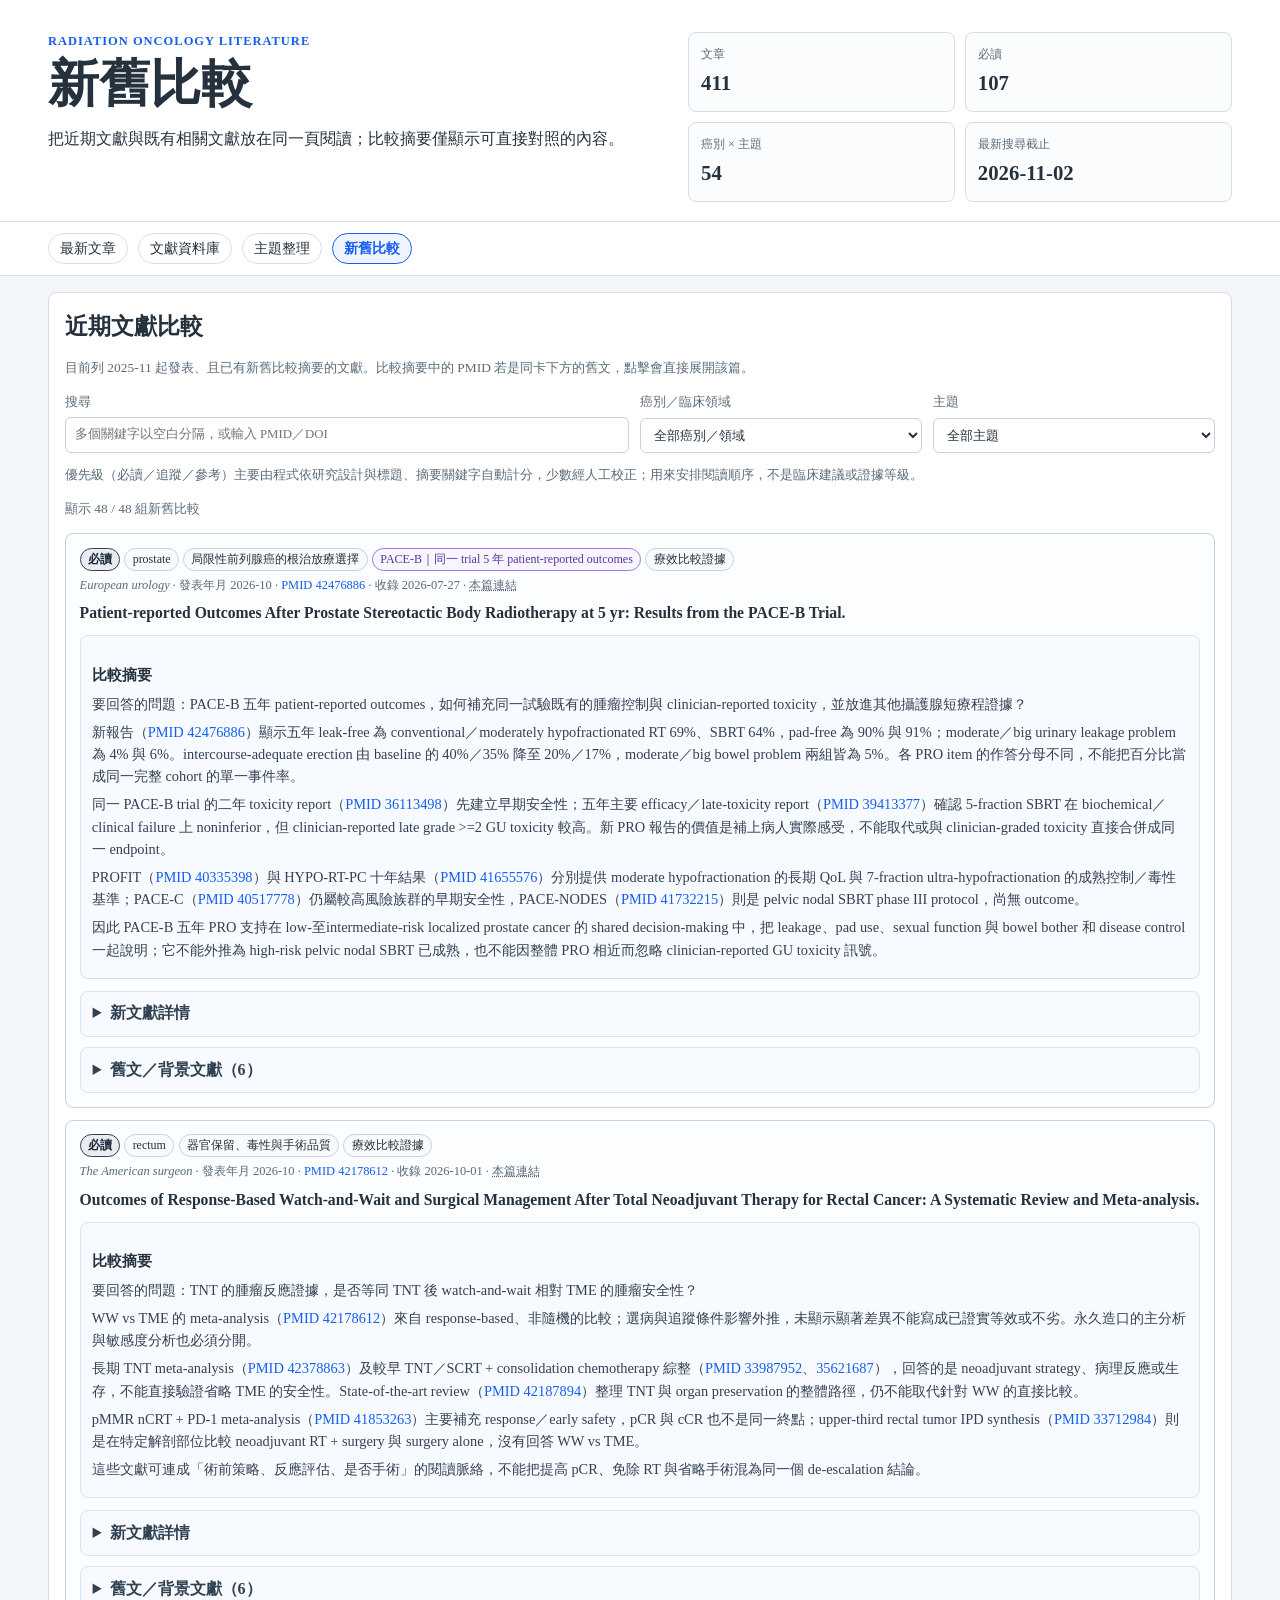
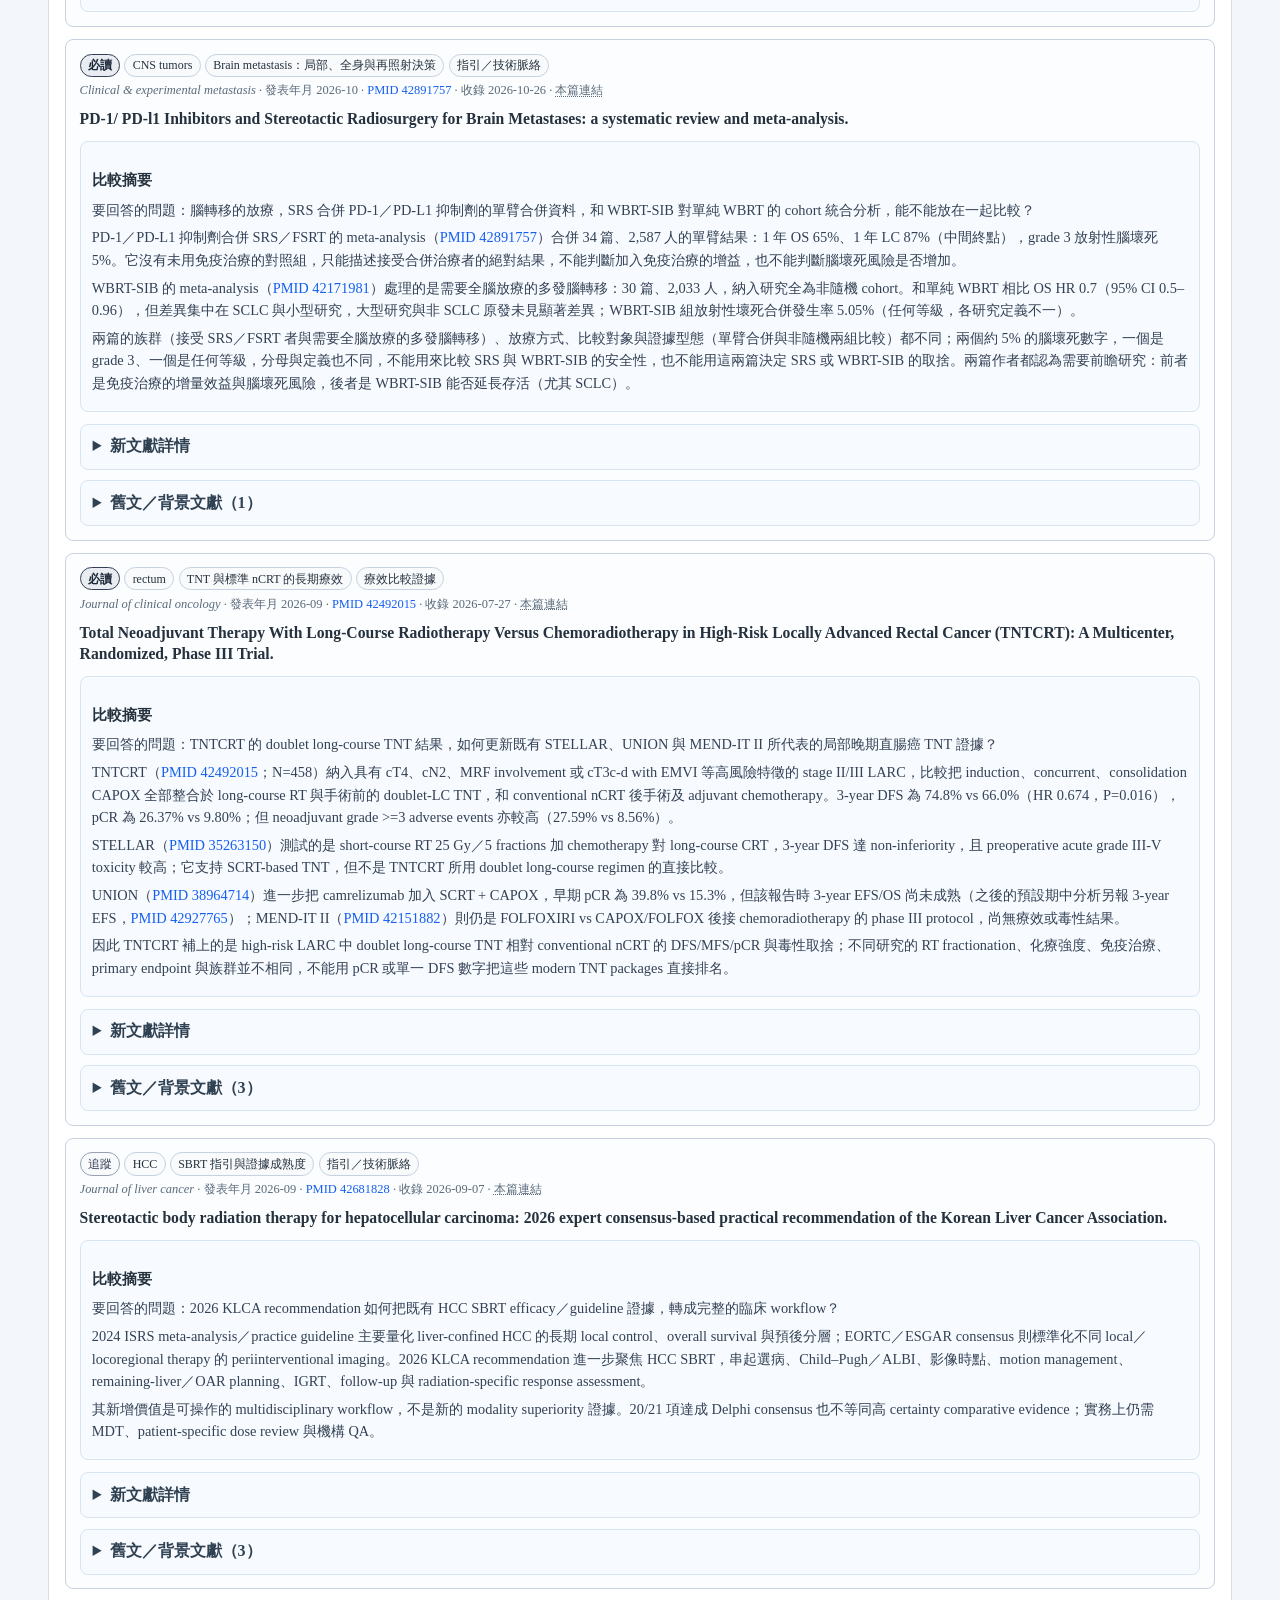
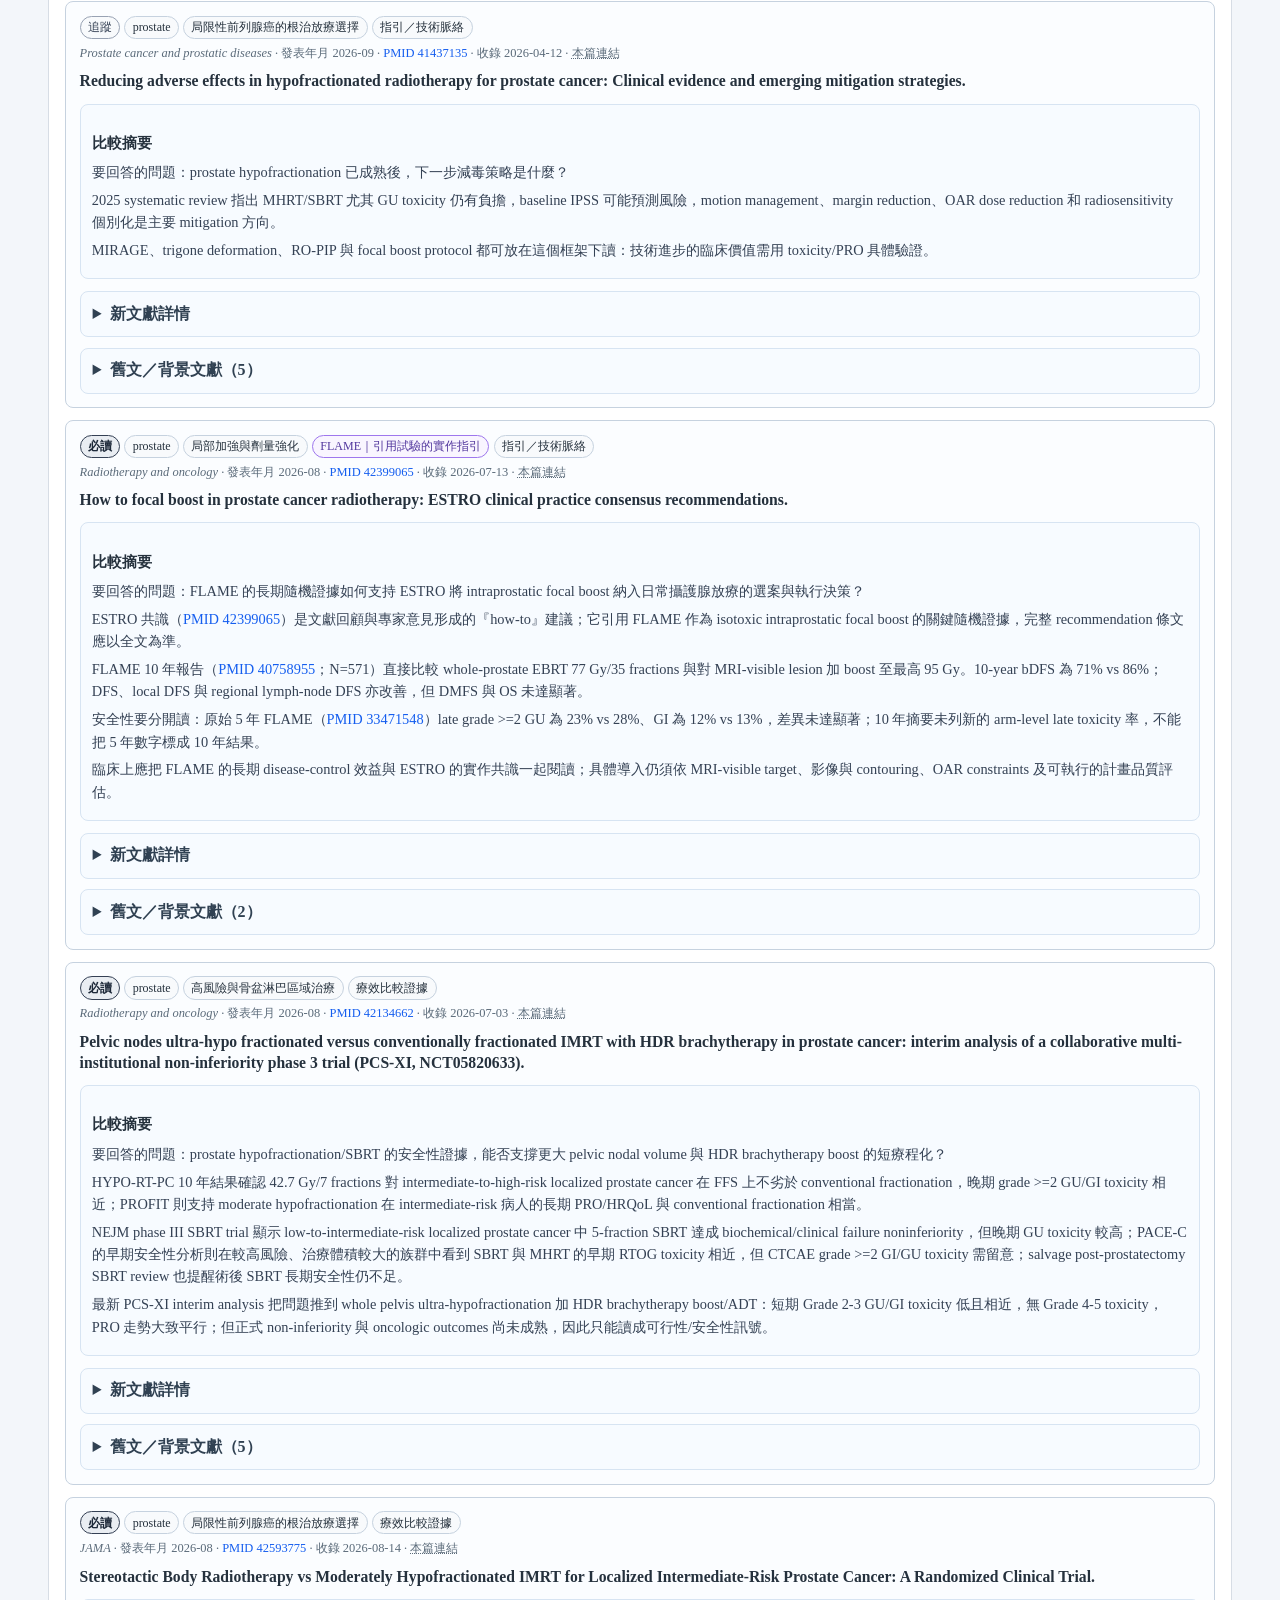
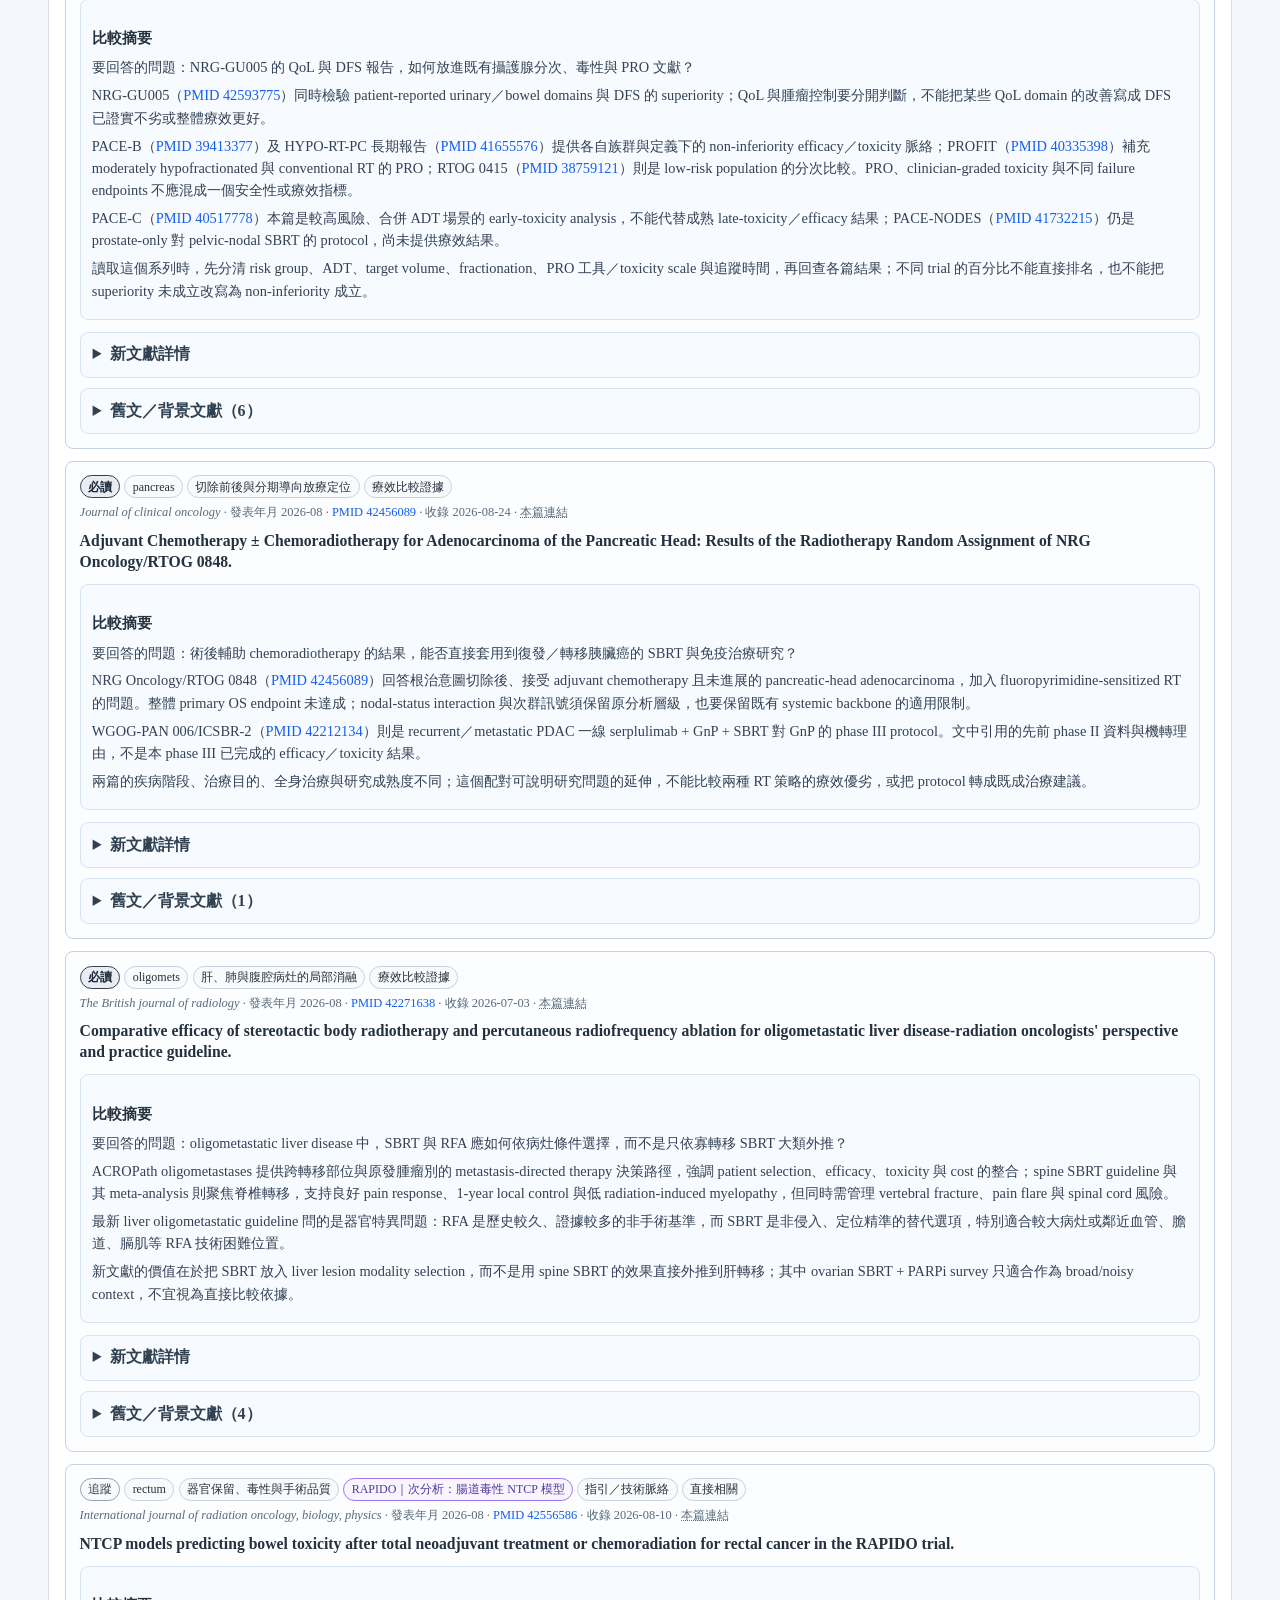
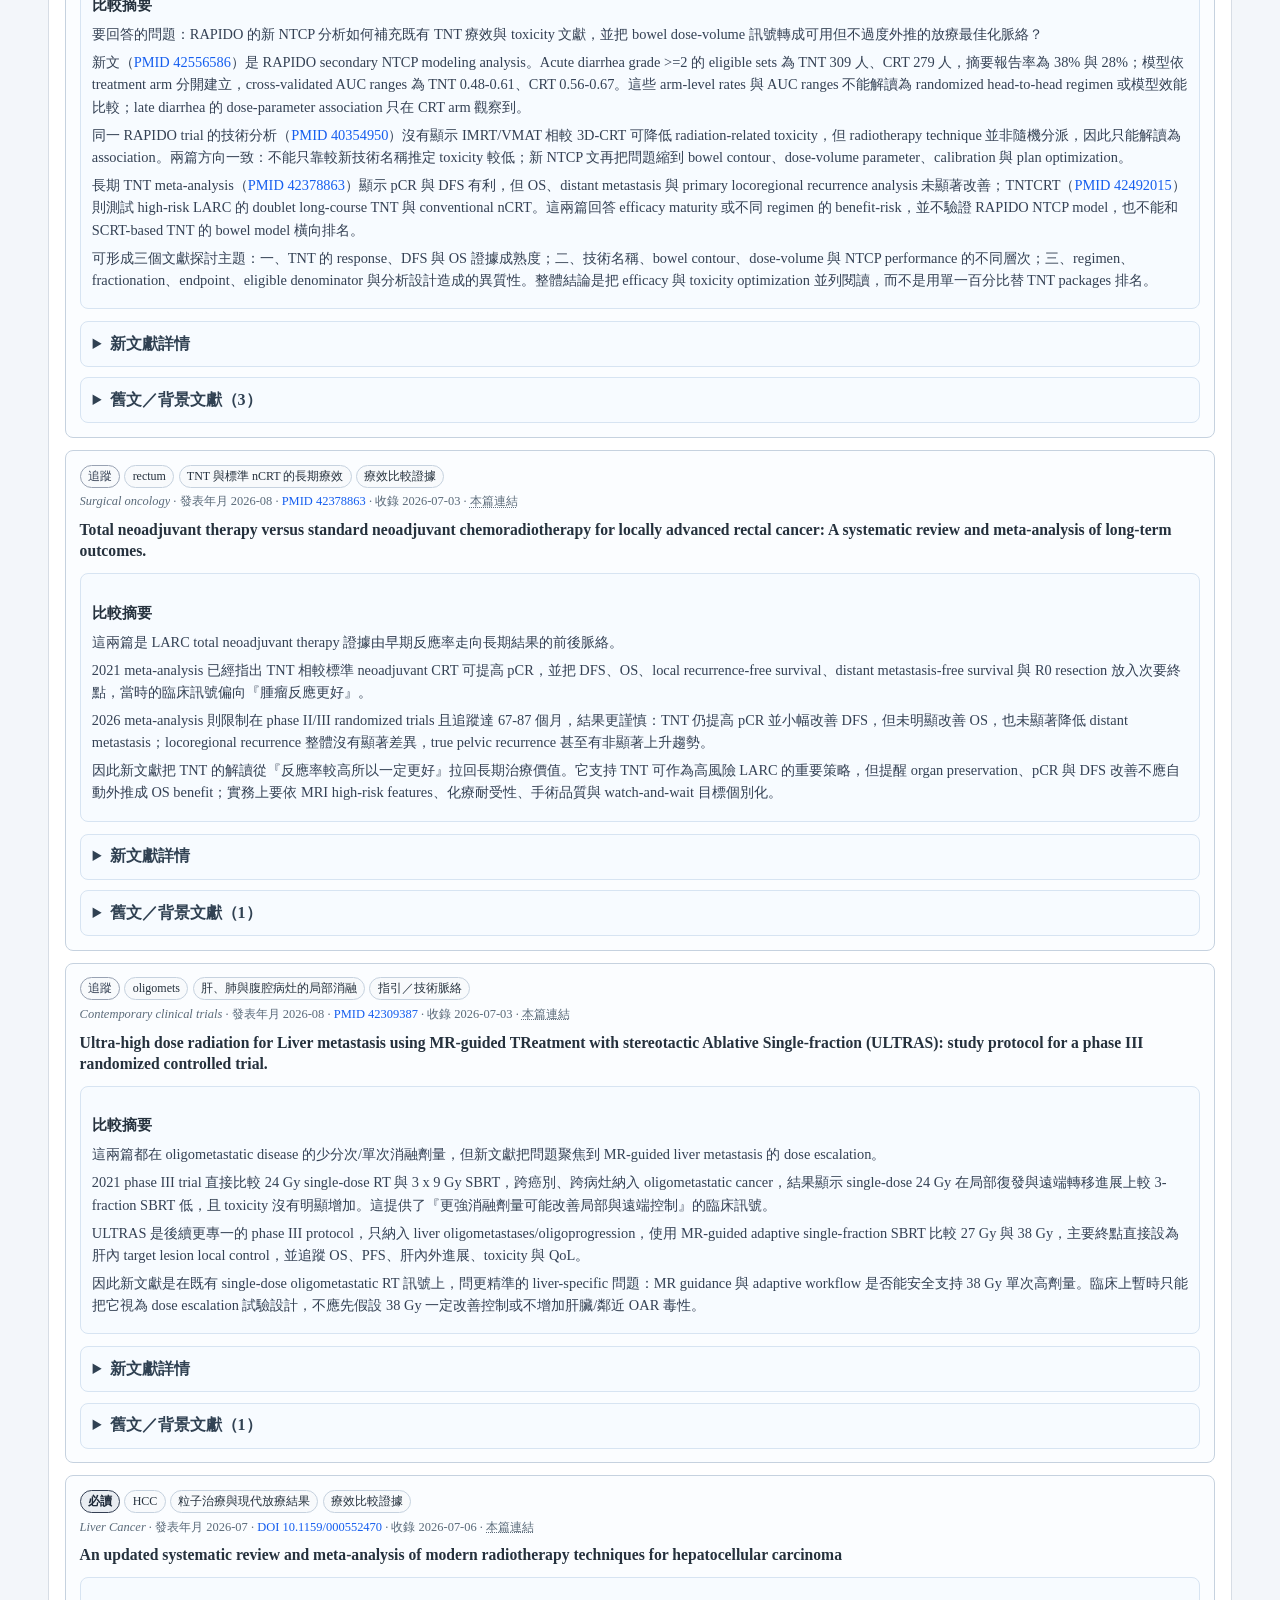
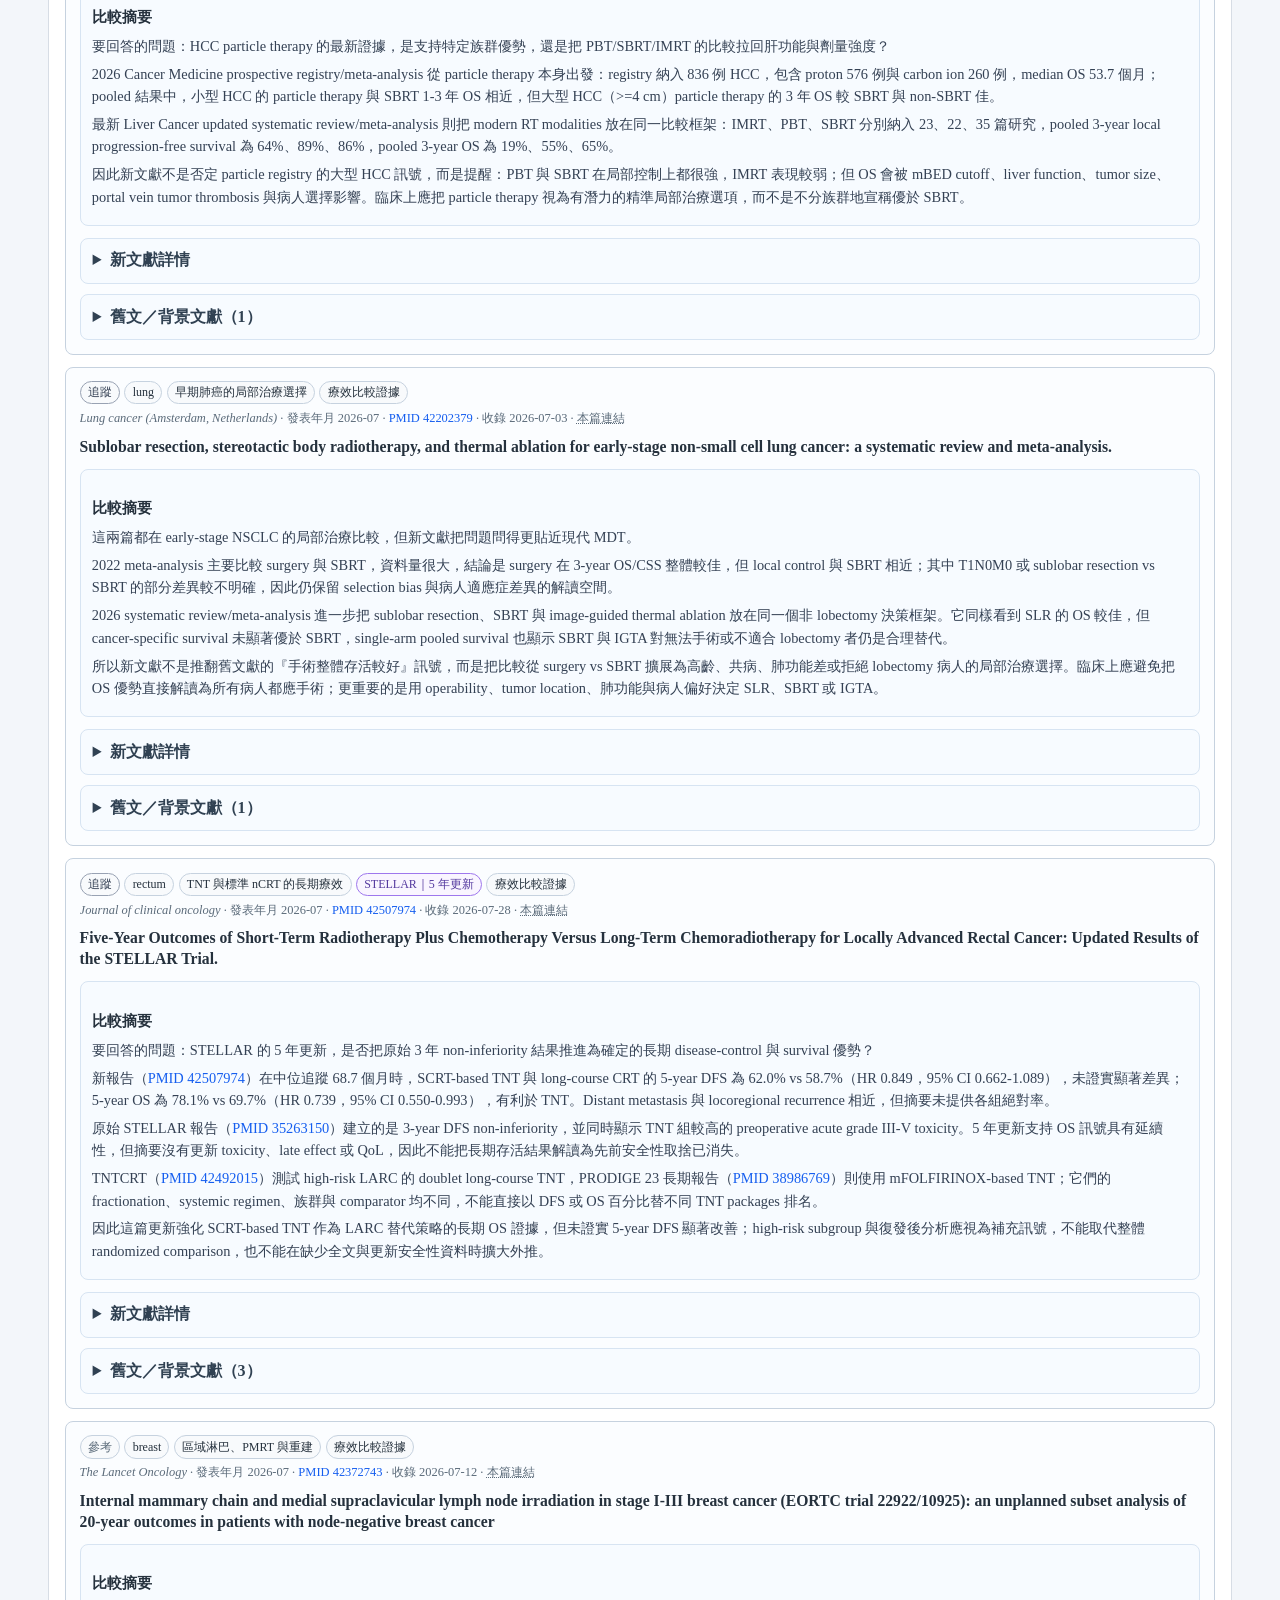
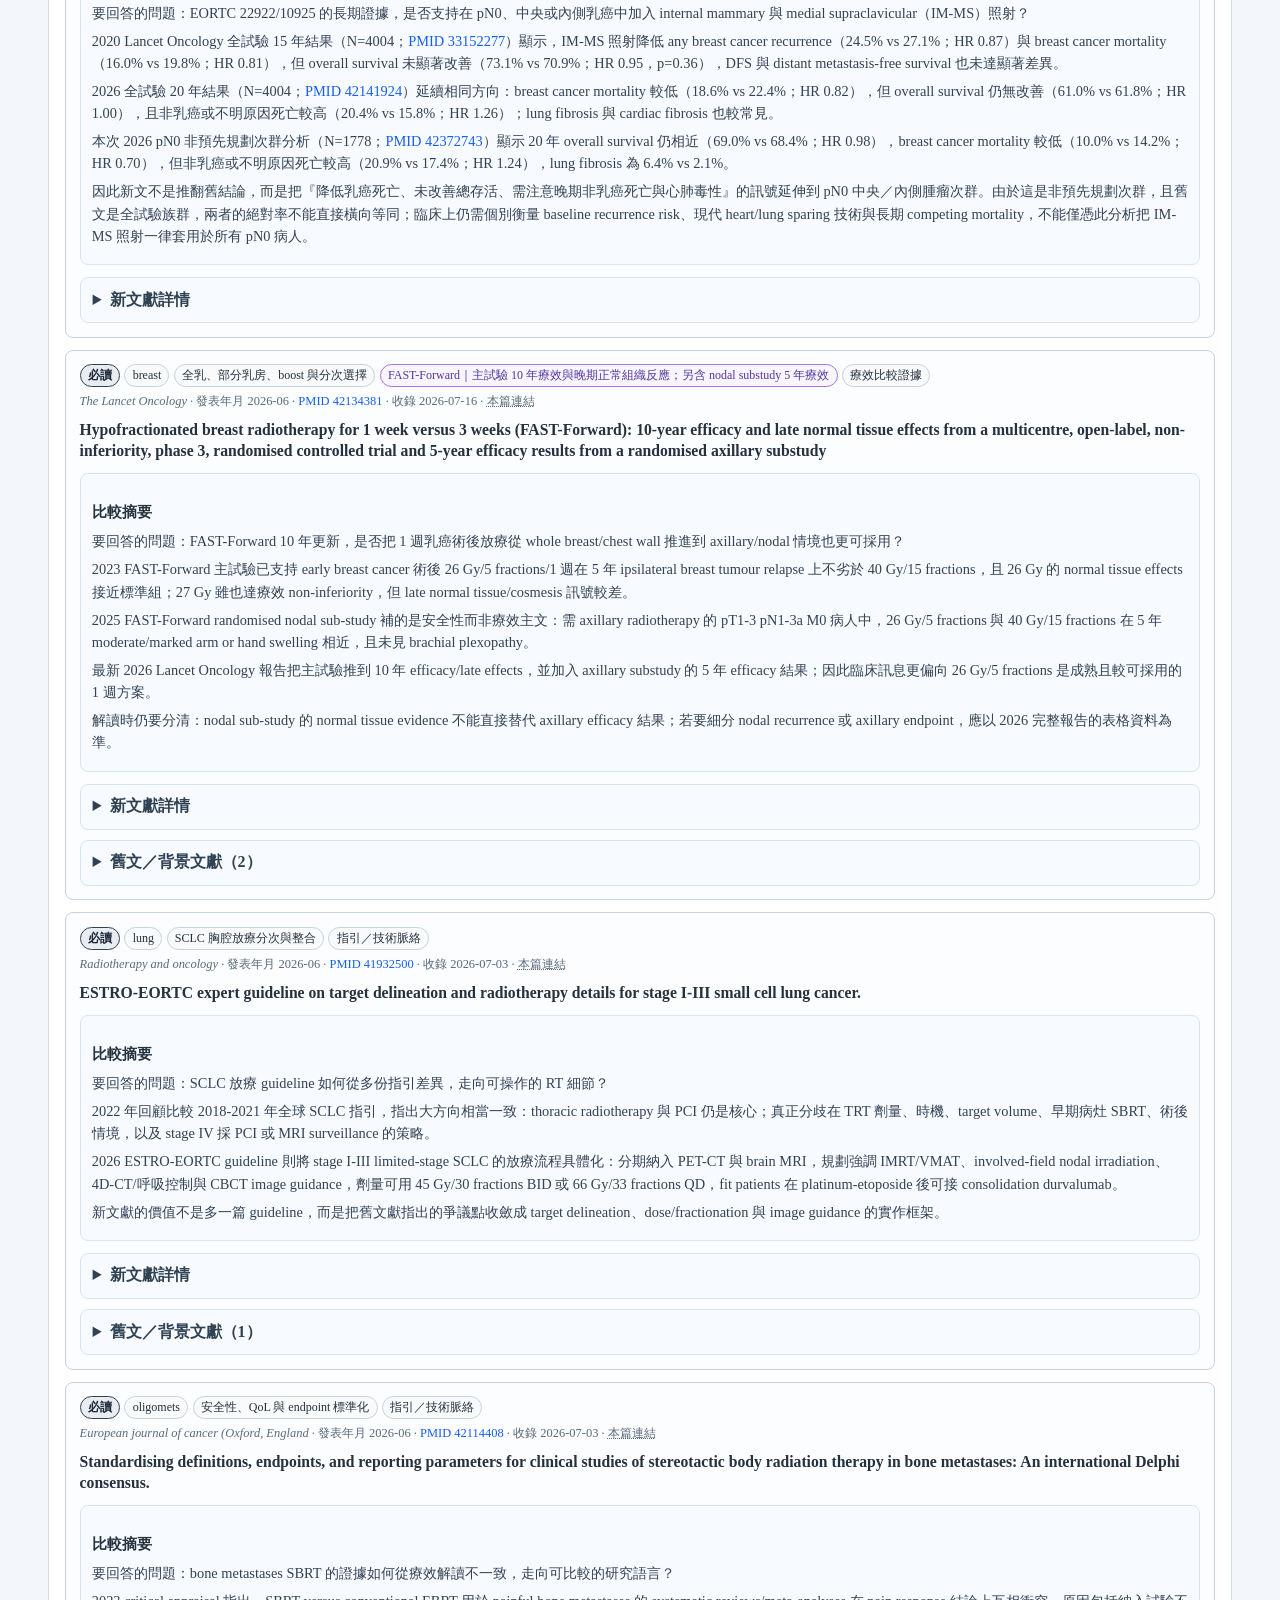
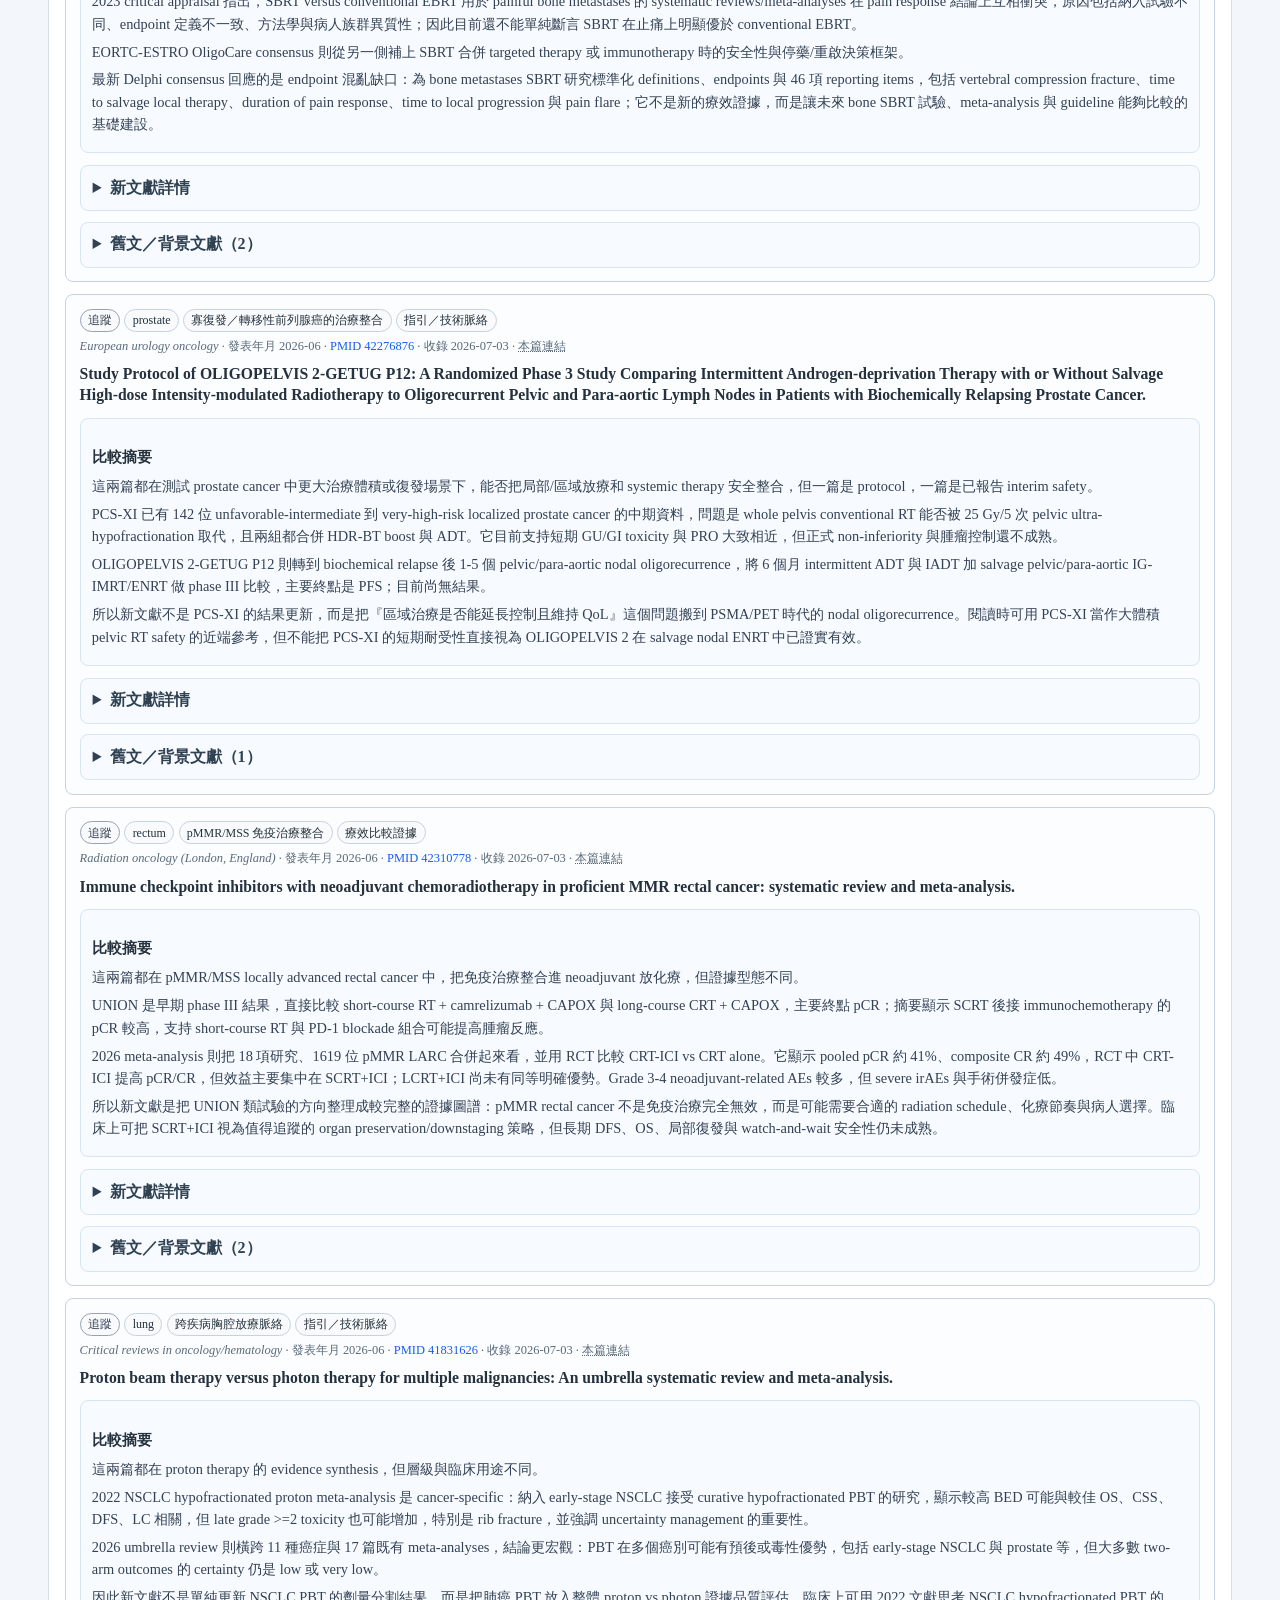
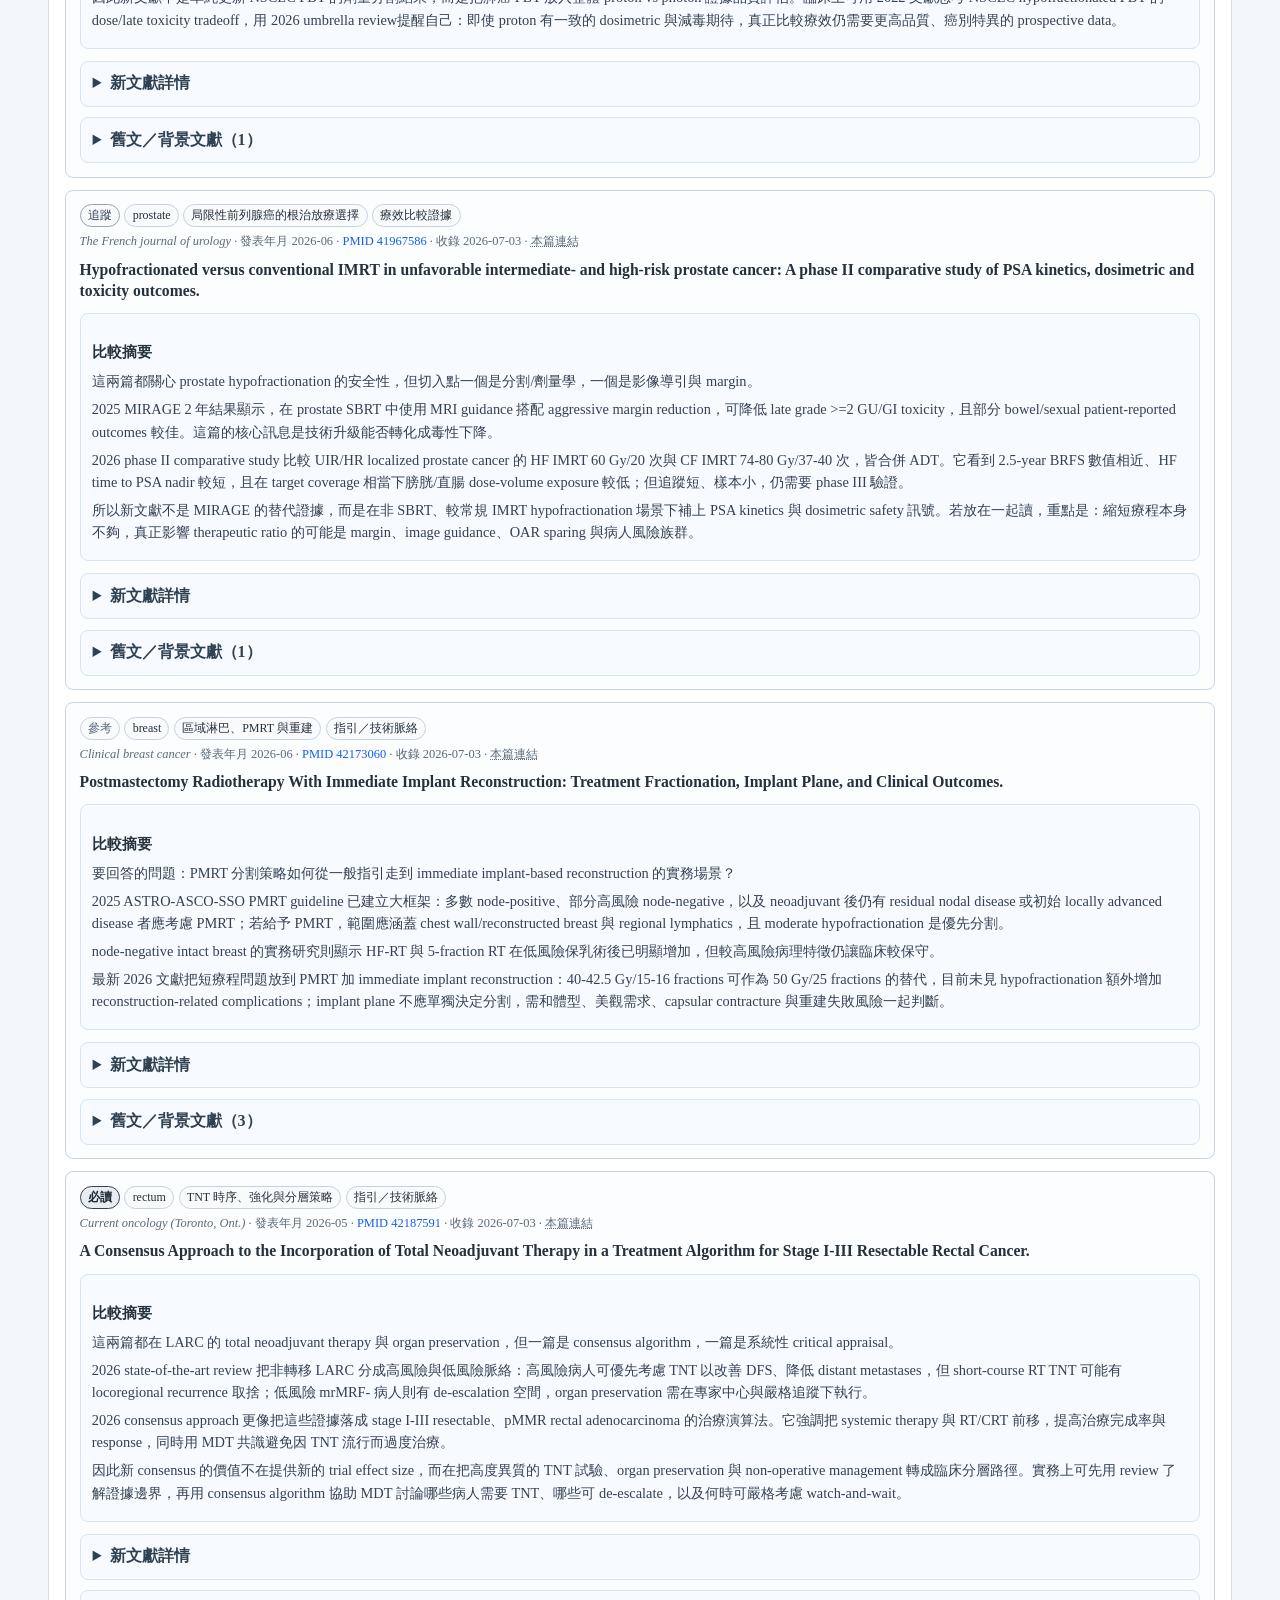
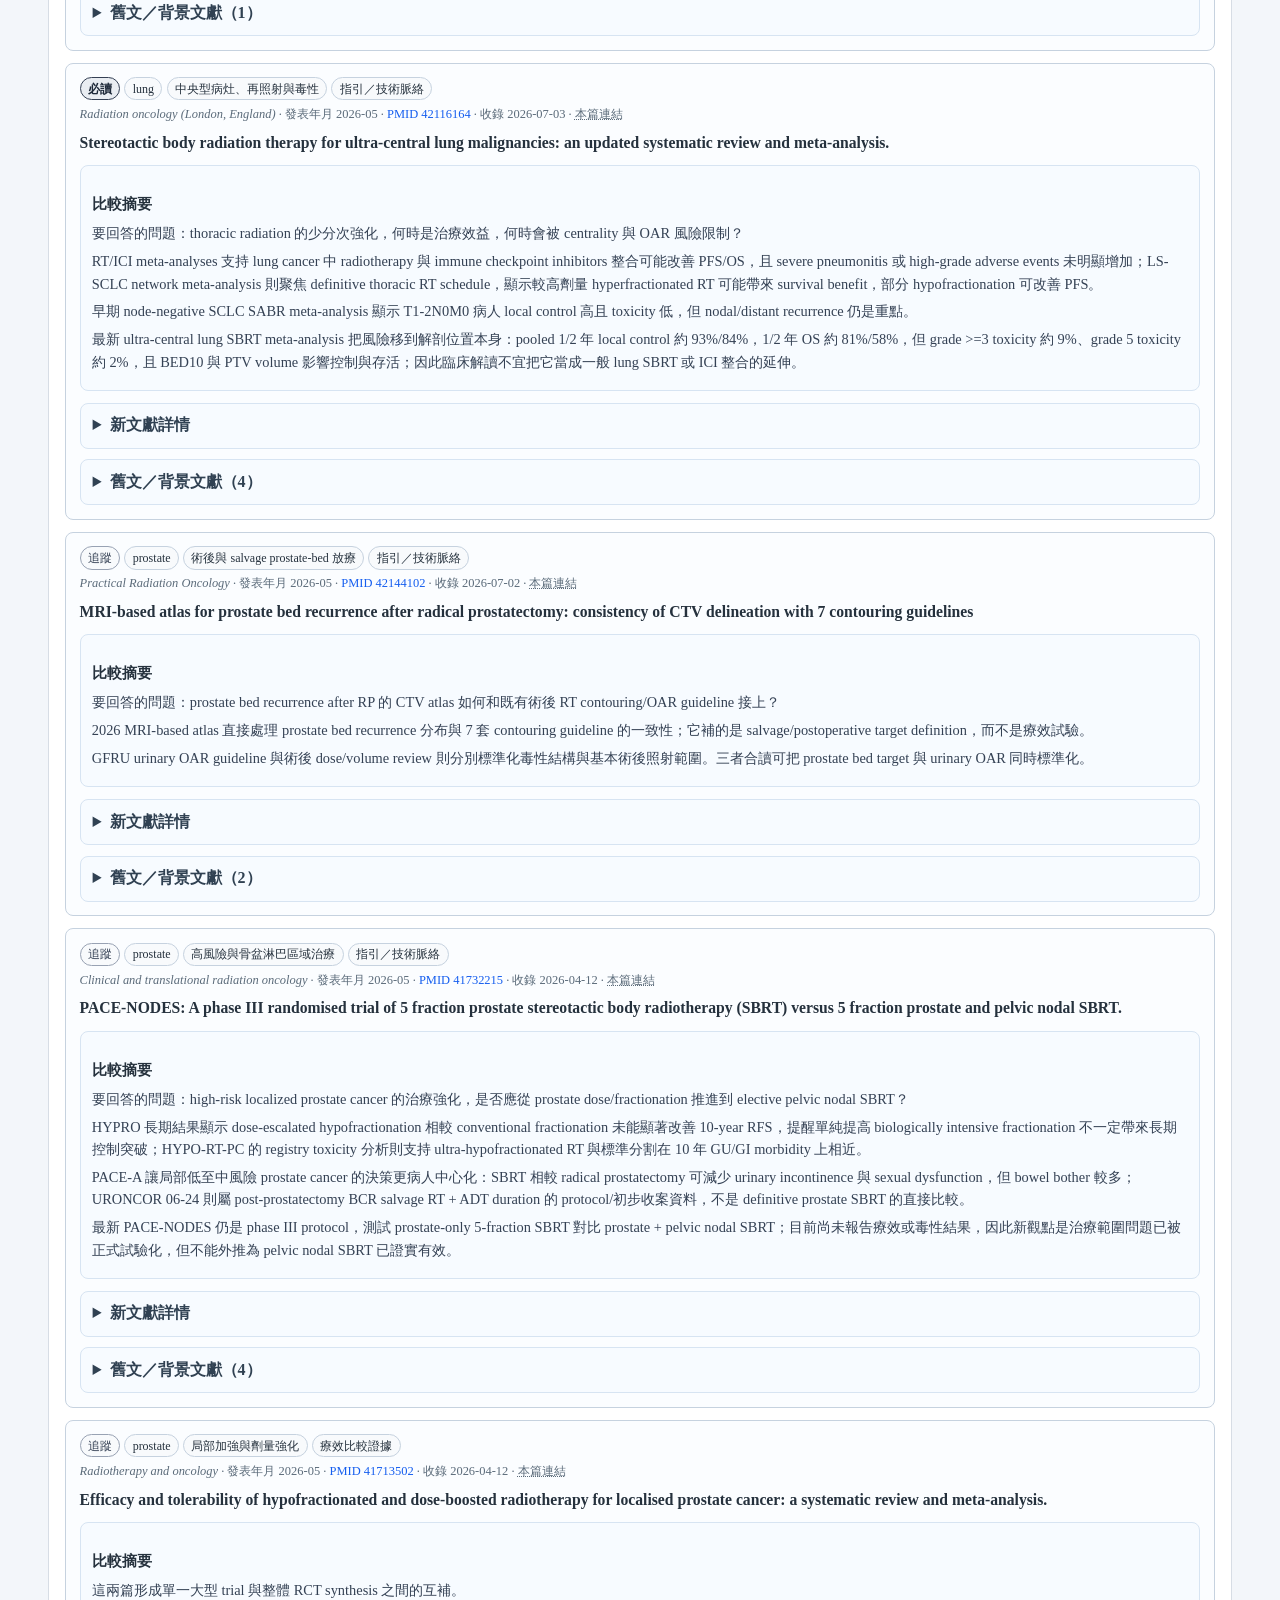
==== commit 57a525a0: "Publish literature static site 2026-11-05" ====
--- a/compare.html
+++ b/compare.html
@@ -5,7 +5,7 @@
   <meta name="viewport" content="width=device-width, initial-scale=1">
   <title>新舊比較 | Literature Intelligence</title>
   <link rel="stylesheet" href="assets/site.css?v=154242693cce">
-  <script type="application/json" id="site-data">{"generatedAt": "2026-11-02T05:01:33+00:00", "latestDigestEnd": "2026-11-02", "articleCount": 409, "page": "compare"}</script>
+  <script type="application/json" id="site-data">{"generatedAt": "2026-11-05T04:13:51+00:00", "latestDigestEnd": "2026-11-02", "articleCount": 411, "page": "compare"}</script>
 </head>
 <body>
   <a class="skip-link" href="#main-content">跳至主要內容</a>
@@ -17,7 +17,7 @@
     </div>
     
     <dl class="metrics">
-      <div><dt>文章</dt><dd>409</dd></div>
+      <div><dt>文章</dt><dd>411</dd></div>
       <div><dt>必讀</dt><dd>107</dd></div>
       <div><dt>癌別 × 主題</dt><dd>54</dd></div>
       <div><dt>最新搜尋截止</dt><dd>2026-11-02</dd></div>
@@ -49,13 +49,13 @@
 
 pmmr ncrt + pd-1 meta-analysis（pmid 41853263）主要補充 response／early safety，pcr 與 ccr 也不是同一終點；upper-third rectal tumor ipd synthesis（pmid 33712984）則是在特定解剖部位比較 neoadjuvant rt + surgery 與 surgery alone，沒有回答 ww vs tme。
 
-這些文獻可連成「術前策略、反應評估、是否手術」的閱讀脈絡，不能把提高 pcr、免除 rt 與省略手術混為同一個 de-escalation 結論。" data-pmid="42178612" data-doi="10.1177/00031348261455078" data-published="2026-10" data-added="2026-10-01" data-rank="0" data-pmids="42178612 42378863 42187894 41853263 35621687 33987952 33712984"><div class="article-meta"><span class="tag tag-must">必讀</span> <span class="tag">rectum</span> <span class="tag">器官保留、毒性與手術品質</span> <span class="tag">療效比較證據</span></div><div class="article-source"><span class="meta-journal" title="The American surgeon">The American surgeon</span> · <span>發表年月 2026-10</span> · <span><a href="https://pubmed.ncbi.nlm.nih.gov/42178612/">PMID 42178612</a></span> · <span>收錄 2026-10-01</span> · <a class="permalink" href="database.html#pmid-42178612">本篇連結</a></div><h3>Outcomes of Response-Based Watch-and-Wait and Surgical Management After Total Neoadjuvant Therapy for Rectal Cancer: A Systematic Review and Meta-analysis.</h3><div class="context-block"><h4>比較摘要</h4><p>要回答的問題：TNT 的腫瘤反應證據，是否等同 TNT 後 watch-and-wait 相對 TME 的腫瘤安全性？</p><p>WW vs TME 的 meta-analysis（<a href="https://pubmed.ncbi.nlm.nih.gov/42178612/">PMID 42178612</a>）來自 response-based、非隨機的比較；選病與追蹤條件影響外推，未顯示顯著差異不能寫成已證實等效或不劣。永久造口的主分析與敏感度分析也必須分開。</p><p>長期 TNT meta-analysis（<a href="#cmp-42178612-rel-42378863" data-reveal>PMID 42378863</a>）及較早 TNT／SCRT + consolidation chemotherapy 綜整（<a href="#cmp-42178612-rel-33987952" data-reveal>PMID 33987952</a>、<a href="#cmp-42178612-rel-35621687" data-reveal>35621687</a>），回答的是 neoadjuvant strategy、病理反應或生存，不能直接驗證省略 TME 的安全性。State-of-the-art review（<a href="#cmp-42178612-rel-42187894" data-reveal>PMID 42187894</a>）整理 TNT 與 organ preservation 的整體路徑，仍不能取代針對 WW 的直接比較。</p><p>pMMR nCRT + PD-1 meta-analysis（<a href="#cmp-42178612-rel-41853263" data-reveal>PMID 41853263</a>）主要補充 response／early safety，pCR 與 cCR 也不是同一終點；upper-third rectal tumor IPD synthesis（<a href="#cmp-42178612-rel-33712984" data-reveal>PMID 33712984</a>）則是在特定解剖部位比較 neoadjuvant RT + surgery 與 surgery alone，沒有回答 WW vs TME。</p><p>這些文獻可連成「術前策略、反應評估、是否手術」的閱讀脈絡，不能把提高 pCR、免除 RT 與省略手術混為同一個 de-escalation 結論。</p></div><details><summary>新文獻詳情</summary><div class="detail-panel"><div class="clinical-block"><h4>臨床比較表</h4><h5>收案對象</h5><div class="table-wrap"><table class="clinical-population-table"><caption class="visually-hidden">臨床比較表收案對象</caption><thead><tr><th>整體收案對象</th></tr></thead><tbody><tr><td>TNT 後 response-based management 的局部進展直腸癌；6 observational comparative studies／793 人。WW 與 TME 各組樣本數摘要未提供；非隨機比較。</td></tr></tbody></table></div><h5>Arm 比較</h5><div class="table-wrap"><table class="clinical-table"><caption class="visually-hidden">臨床治療組比較</caption><thead><tr><th>比較項目</th><th>Arm 1 / 對照</th><th>Arm 2 / 實驗</th><th>補充重點</th></tr></thead><tbody><tr><td data-label="比較項目">管理策略</td><td data-label="Arm 1 / 對照">TME，TNT 後手術。</td><td data-label="Arm 2 / 實驗">Watch-and-wait，TNT 後依反應選案。</td><td data-label="補充重點">非隨機分派；response selection 與嚴格追蹤細節需全文；single primary endpoint 未明示。</td></tr><tr><td data-label="比較項目">局部復發／遠端轉移</td><td data-label="Arm 1 / 對照">兩項絕對事件率未提供。</td><td data-label="Arm 2 / 實驗">兩項絕對事件率未提供。</td><td data-label="補充重點">WW 相對 TME：local recurrence OR 1.36（95% CI 0.07–26.17；I² 80%）；distant metastases OR 0.62（0.29–1.33；I² 49%）。</td></tr><tr><td data-label="比較項目">DFS／OS</td><td data-label="Arm 1 / 對照">獨立絕對率未提供。</td><td data-label="Arm 2 / 實驗">獨立絕對率未提供。</td><td data-label="補充重點">5 年 DFS HR 0.97（95% CI 0.71–1.31）；OS HR 1.03（0.81–1.30）。摘要未明示 OS 的共同分析時點；不能將陰性結果標成已證實等效。</td></tr><tr><td data-label="比較項目">永久造口</td><td data-label="Arm 1 / 對照">絕對造口率未提供。</td><td data-label="Arm 2 / 實驗">絕對造口率未提供。</td><td data-label="補充重點">主分析 OR 0.12（95% CI 0.01–1.23；I² 71%），CI 跨 1；敏感度分析 OR 0.04（0.01–0.19）才顯著。</td></tr><tr><td data-label="比較項目">救援／毒性</td><td data-label="Arm 1 / 對照">再生長、salvage surgery 與 grade toxicity 詳細數字未提供。</td><td data-label="Arm 2 / 實驗">再生長、salvage surgery 與 grade toxicity 詳細數字未提供。</td><td data-label="補充重點">上述 secondary outcomes 不能據研究焦點推補；器官保留與腫瘤安全性需分開解讀。</td></tr></tbody></table></div><p class="caption">依 PubMed 摘要；未能取得全文。兩組絕對事件率與安全性分母未提供，不由 pooled HR/OR 補造絕對數字；未顯著不等於 equivalence/noninferiority。</p></div><div class="article-links"><a href="https://pubmed.ncbi.nlm.nih.gov/42178612/">PubMed</a><a href="https://doi.org/10.1177/00031348261455078">DOI</a><a href="https://doi.org/10.1177/00031348261455078">Publisher</a></div><h4>文獻資訊</h4><div class="table-wrap"><table class="article-info-table"><caption class="visually-hidden">文獻資訊</caption><thead><tr><th>欄位</th><th>內容</th></tr></thead><tbody><tr><td>發表時間</td><td>2026-10</td></tr><tr><td>加入方式</td><td>手動加入（2026-10-01；使用者確認補掃候選並授權整理入庫及發布）</td></tr><tr><td>期刊</td><td>The American surgeon</td></tr><tr><td>PMID/DOI</td><td>PMID 42178612</td></tr><tr><td>PubMed 列出的全文來源</td><td>PubMed LinkOut 未列免費全文來源（快照日期 2026-11-02）。</td></tr></tbody></table></div><details class="search-origin-block"><summary>PubMed 搜尋來源</summary><div class="table-wrap"><table class="search-origin-table"><caption class="visually-hidden">PubMed 搜尋來源</caption><thead><tr><th>搜尋 run</th><th>搜尋期間</th><th>覆蓋範圍</th><th>搜尋主題</th><th>收錄狀態</th><th>Query catalog</th></tr></thead><tbody><tr><td>20261012T000002Z-09103e23</td><td>2026-09-28 – 2026-10-12</td><td>全部主題</td><td>rectum</td><td>已收入此主題週報</td><td>2026-07-13-baseline</td></tr><tr><td>20261005T000001Z-b4dece50</td><td>2026-09-14 – 2026-10-05</td><td>全部主題</td><td>rectum</td><td>已收入此主題週報</td><td>2026-07-13-baseline</td></tr></tbody></table></div></details></div></details><details><summary>舊文／背景文獻（6）</summary><div class="related-list"><div class="related-item" id="cmp-42178612-rel-42378863"><div class="article-meta"><span class="tag">rectum</span><span class="tag">Combined-modality / Systemic Integration</span><span>2026-08 · Surgical oncology · <a href="https://pubmed.ncbi.nlm.nih.gov/42378863/">PMID 42378863</a></span></div><h4>Total neoadjuvant therapy versus standard neoadjuvant chemoradiotherapy for locally advanced rectal cancer: A systematic review and meta-analysis of long-term outcomes.</h4><p><strong>研究設計：</strong>systematic review 與 random-effects meta-analysis，納入 5 項 phase II/III randomized trials，共 2104 位 MRI-confirmed、cT3-4 and/or cN+、M0 locally advanced rectal cancer 病人，比較 TNT 與 standard nCRT；median follow-up 67-87 個月。</p><p><strong>長期結果：</strong>TNT 改善 disease-free survival（HR 0.85，95% CI 0.74-0.98；P=.025）並提高 pathologic complete response（OR 1.99，95% CI 1.45-2.73；P&lt;.001），但未改善 overall survival（HR 0.89，95% CI 0.76-1.05）或顯著降低 distant metastasis（OR 0.81，95% CI 0.64-1.03）。</p><p><strong>局部控制訊號：</strong>locoregional recurrence 在主要分析無顯著差異；限於 complete resection 後 true pelvic recurrence 的 sensitivity analysis 只有非顯著上升趨勢（OR 1.38，95% CI 0.98-1.95；P=.062）。</p><p class="summary-boundary"><strong>證據邊界：</strong>依 PubMed 摘要整理；TNT 可提高 pCR 並小幅改善長期 DFS，但尚無 OS benefit，且不能排除 true local recurrence 訊號；這是 trial-level meta-analysis，不能用 pCR 或單一 DFS 數字取代存活與局部控制的共同判讀。</p></div><div class="related-item" id="cmp-42178612-rel-42187894"><div class="article-meta"><span class="tag">rectum</span><span class="tag">Combined-modality / Systemic Integration</span><span>2026-05 · Diseases (Basel, Switzerland) · <a href="https://pubmed.ncbi.nlm.nih.gov/42187894/">PMID 42187894</a></span></div><h4>Total Neoadjuvant Therapy, Organ Preservation and Beyond: A State-of-the-Art Systematic Review and Critical Appraisal of Locally Advanced Rectal Cancer Management.</h4><p>適用於 non-metastatic LARC，尤其高風險特徵如 cT4、cN2、EMVI+、MRF+、tumour deposits；TME 仍是根治核心。</p><p>高風險 LARC 可優先考慮 TNT，以改善 DFS、降低 distant metastases，但 short-course RT TNT 可能增加 locoregional recurrence，需個別化取捨。</p><p>低風險 mrMRF- 病人可考慮 de-escalation，部分情境可避免 radiotherapy 且不犧牲局部控制。</p><p>Organ preservation 可在專家中心、嚴格選擇且密切追蹤下執行；多數病人仍以手術作為最穩健標準。</p><p>Immunotherapy-TNT 與 ctDNA-guided adaptation 具潛力，但目前仍屬研究性策略，尚非標準治療。</p></div><div class="related-item" id="cmp-42178612-rel-41853263"><div class="article-meta"><span class="tag">rectum</span><span class="tag">Combined-modality / Systemic Integration</span><span>2026-03 · Frontiers in immunology · <a href="https://pubmed.ncbi.nlm.nih.gov/41853263/">PMID 41853263</a></span></div><h4>Neoadjuvant chemoradiotherapy with or without PD-1 inhibitors in MMR-proficient non-metastatic rectal cancer: a meta-analysis of randomized controlled trials.</h4><p>本篇為 meta-analysis of randomized controlled trials，評估在 MMR-proficient / MSS non-metastatic rectal cancer 中，標準 neoadjuvant chemoradiotherapy 加上 PD-1 inhibitor 是否可提升反應率。</p><p>合併分析顯示，加入 PD-1 inhibitor 可顯著提高 pathological complete response (pCR)（RR 1.79, 95% CI 1.34-2.40）；clinical complete response (cCR) 亦有上升趨勢，但未達明確統計顯著。</p><p><strong>整體結論是：</strong>對 pMMR/MSS 直腸癌，免疫治療合併 neoadjuvant 治療具潛力改善腫瘤反應，但對長期存活與器官保留的實際影響，仍需更多成熟 randomized data。</p></div><div class="related-item" id="cmp-42178612-rel-35621687"><div class="article-meta"><span class="tag">rectum</span><span class="tag">Combined-modality / Systemic Integration</span><span>2022-05 · Current oncology (Toronto, Ont.) · <a href="https://pubmed.ncbi.nlm.nih.gov/35621687/">PMID 35621687</a></span></div><h4>Neoadjuvant Short-Course Radiotherapy Followed by Consolidation Chemotherapy before Surgery for Treating Locally Advanced Rectal Cancer: A Systematic Review and Meta-Analysis.</h4><p>本篇 systematic review and meta-analysis 比較 SCRT + consolidation chemotherapy 與傳統 CRT 在 LARC 的腫瘤反應與 oncologic outcome。</p><p>結果顯示，SCRT + CCT 的 pCR 較高（RR 1.60, 95% CI 1.35-1.91），ypN0 response 亦較佳（RR 1.06, 95% CI 1.01-1.12）。</p><p><strong>整體解讀是：</strong>對適合接受延後手術與系統治療整合的病人，short-course TNT 可能優於傳統 CRT 的病理反應。</p></div><div class="related-item" id="cmp-42178612-rel-33987952"><div class="article-meta"><span class="tag">rectum</span><span class="tag">Combined-modality / Systemic Integration</span><span>2021-09 · The oncologist · <a href="https://pubmed.ncbi.nlm.nih.gov/33987952/">PMID 33987952</a></span></div><h4>Total Neoadjuvant Therapy (TNT) versus Standard Neoadjuvant Chemoradiotherapy for Locally Advanced Rectal Cancer: A Systematic Review and Meta-Analysis.</h4><p>本篇為較早期的重要 systematic review and meta-analysis，比較 TNT 與標準 neoadjuvant CRT 在 LARC 的 efficacy 與 safety。</p><p>主要結果顯示，TNT 可顯著提高 pCR rate（替代指標；OR 1.77, 95% CI 1.28-2.45, p=0.0005）；secondary endpoints 包含 DFS、OS、local recurrence-free survival、distant metastasis-free survival 與 R0 resection rate。</p><p><strong>作者結論：</strong>TNT 相較標準治療可能提高整體 pCR rate。</p><p class="summary-boundary"><strong>適用邊界：</strong>依 PubMed 摘要整理，未讀全文。</p></div><div class="related-item" id="cmp-42178612-rel-33712984"><div class="article-meta"><span class="tag">rectum</span><span class="tag">Combined-modality / Systemic Integration</span><span>2021-09 · Annals of surgical oncology · <a href="https://pubmed.ncbi.nlm.nih.gov/33712984/">PMID 33712984</a></span></div><h4>Neoadjuvant Short-Course Radiotherapy for Upper Third Rectal Tumors: Systematic Review and Individual Patient Data Metaanalysis of Randomized Controlled Trials.</h4><p>本篇為 systematic review + individual patient data meta-analysis，聚焦 upper third rectal tumors 是否能從 neoadjuvant short-course RT 獲益。</p><p>主要分析顯示，在可接受 curative surgery 的病人中，short-course RT 對 local recurrence、OS、DFS 皆未顯示明確顯著改善。</p><p><strong>結論是：</strong>對 upper third rectal cancer，放療的獲益不像低位或中位直腸癌那麼確定；部分病人可能以手術為主即可，需避免將 short-course RT 無差別套用到所有 rectal tumor。</p></div></div></details></article><article class="article-card comparison-card filter-item" id="pmid-42891757" data-cancer="CNS tumors" data-theme="Brain metastasis：局部、全身與再照射決策" data-priority="must read" data-study="統合分析／系統性回顧" data-manual="" data-search="pd-1/ pd-l1 inhibitors and stereotactic radiosurgery for brain metastases: a systematic review and meta-analysis. this systematic review and meta-analysis evaluate the efficacy and toxicity profile of pd-1/pd-l1 inhibitors combined with srs or fractionated stereotactic radiotherapy (fsrt). primary outcomes were overall survival (os), extracranial and distant intracranial progression free survival (pfs), and local control (lc). conclusion: the combination of srs/fsrt with pd-1/pd-l1 inhibitors is associated with favorable intracranial pfs and lc and a tolerable toxicity profile, with relatively lower rates of grade 3 ribn. cns tumors brain metastasis：局部、全身與再照射決策 指引／技術脈絡  統合分析／系統性回顧 must read 必讀 clinical &amp; experimental metastasis 42891757 10.1007/s10585-026-10439-5 要回答的問題：腦轉移的放療，srs 合併 pd-1／pd-l1 抑制劑的單臂合併資料，和 wbrt-sib 對單純 wbrt 的 cohort 統合分析，能不能放在一起比較？
+這些文獻可連成「術前策略、反應評估、是否手術」的閱讀脈絡，不能把提高 pcr、免除 rt 與省略手術混為同一個 de-escalation 結論。" data-pmid="42178612" data-doi="10.1177/00031348261455078" data-published="2026-10" data-added="2026-10-01" data-rank="0" data-pmids="42178612 42378863 42187894 41853263 35621687 33987952 33712984"><div class="article-meta"><span class="tag tag-must">必讀</span> <span class="tag">rectum</span> <span class="tag">器官保留、毒性與手術品質</span> <span class="tag">療效比較證據</span></div><div class="article-source"><span class="meta-journal" title="The American surgeon">The American surgeon</span> · <span>發表年月 2026-10</span> · <span><a href="https://pubmed.ncbi.nlm.nih.gov/42178612/">PMID 42178612</a></span> · <span>收錄 2026-10-01</span> · <a class="permalink" href="database.html#pmid-42178612">本篇連結</a></div><h3>Outcomes of Response-Based Watch-and-Wait and Surgical Management After Total Neoadjuvant Therapy for Rectal Cancer: A Systematic Review and Meta-analysis.</h3><div class="context-block"><h4>比較摘要</h4><p>要回答的問題：TNT 的腫瘤反應證據，是否等同 TNT 後 watch-and-wait 相對 TME 的腫瘤安全性？</p><p>WW vs TME 的 meta-analysis（<a href="https://pubmed.ncbi.nlm.nih.gov/42178612/">PMID 42178612</a>）來自 response-based、非隨機的比較；選病與追蹤條件影響外推，未顯示顯著差異不能寫成已證實等效或不劣。永久造口的主分析與敏感度分析也必須分開。</p><p>長期 TNT meta-analysis（<a href="#cmp-42178612-rel-42378863" data-reveal>PMID 42378863</a>）及較早 TNT／SCRT + consolidation chemotherapy 綜整（<a href="#cmp-42178612-rel-33987952" data-reveal>PMID 33987952</a>、<a href="#cmp-42178612-rel-35621687" data-reveal>35621687</a>），回答的是 neoadjuvant strategy、病理反應或生存，不能直接驗證省略 TME 的安全性。State-of-the-art review（<a href="#cmp-42178612-rel-42187894" data-reveal>PMID 42187894</a>）整理 TNT 與 organ preservation 的整體路徑，仍不能取代針對 WW 的直接比較。</p><p>pMMR nCRT + PD-1 meta-analysis（<a href="#cmp-42178612-rel-41853263" data-reveal>PMID 41853263</a>）主要補充 response／early safety，pCR 與 cCR 也不是同一終點；upper-third rectal tumor IPD synthesis（<a href="#cmp-42178612-rel-33712984" data-reveal>PMID 33712984</a>）則是在特定解剖部位比較 neoadjuvant RT + surgery 與 surgery alone，沒有回答 WW vs TME。</p><p>這些文獻可連成「術前策略、反應評估、是否手術」的閱讀脈絡，不能把提高 pCR、免除 RT 與省略手術混為同一個 de-escalation 結論。</p></div><details><summary>新文獻詳情</summary><div class="detail-panel"><div class="clinical-block"><h4>臨床比較表</h4><h5>收案對象</h5><div class="table-wrap"><table class="clinical-population-table"><caption class="visually-hidden">臨床比較表收案對象</caption><thead><tr><th>整體收案對象</th></tr></thead><tbody><tr><td>TNT 後 response-based management 的局部進展直腸癌；6 observational comparative studies／793 人。WW 與 TME 各組樣本數摘要未提供；非隨機比較。</td></tr></tbody></table></div><h5>Arm 比較</h5><div class="table-wrap"><table class="clinical-table"><caption class="visually-hidden">臨床治療組比較</caption><thead><tr><th>比較項目</th><th>Arm 1 / 對照</th><th>Arm 2 / 實驗</th><th>補充重點</th></tr></thead><tbody><tr><td data-label="比較項目">管理策略</td><td data-label="Arm 1 / 對照">TME，TNT 後手術。</td><td data-label="Arm 2 / 實驗">Watch-and-wait，TNT 後依反應選案。</td><td data-label="補充重點">非隨機分派；response selection 與嚴格追蹤細節需全文；single primary endpoint 未明示。</td></tr><tr><td data-label="比較項目">局部復發／遠端轉移</td><td data-label="Arm 1 / 對照">兩項絕對事件率未提供。</td><td data-label="Arm 2 / 實驗">兩項絕對事件率未提供。</td><td data-label="補充重點">WW 相對 TME：local recurrence OR 1.36（95% CI 0.07–26.17；I² 80%）；distant metastases OR 0.62（0.29–1.33；I² 49%）。</td></tr><tr><td data-label="比較項目">DFS／OS</td><td data-label="Arm 1 / 對照">獨立絕對率未提供。</td><td data-label="Arm 2 / 實驗">獨立絕對率未提供。</td><td data-label="補充重點">5 年 DFS HR 0.97（95% CI 0.71–1.31）；OS HR 1.03（0.81–1.30）。摘要未明示 OS 的共同分析時點；不能將陰性結果標成已證實等效。</td></tr><tr><td data-label="比較項目">永久造口</td><td data-label="Arm 1 / 對照">絕對造口率未提供。</td><td data-label="Arm 2 / 實驗">絕對造口率未提供。</td><td data-label="補充重點">主分析 OR 0.12（95% CI 0.01–1.23；I² 71%），CI 跨 1；敏感度分析 OR 0.04（0.01–0.19）才顯著。</td></tr><tr><td data-label="比較項目">救援／毒性</td><td data-label="Arm 1 / 對照">再生長、salvage surgery 與 grade toxicity 詳細數字未提供。</td><td data-label="Arm 2 / 實驗">再生長、salvage surgery 與 grade toxicity 詳細數字未提供。</td><td data-label="補充重點">上述 secondary outcomes 不能據研究焦點推補；器官保留與腫瘤安全性需分開解讀。</td></tr></tbody></table></div><p class="caption">依 PubMed 摘要；未能取得全文。兩組絕對事件率與安全性分母未提供，不由 pooled HR/OR 補造絕對數字；未顯著不等於 equivalence/noninferiority。</p></div><div class="article-links"><a href="https://pubmed.ncbi.nlm.nih.gov/42178612/">PubMed</a><a href="https://doi.org/10.1177/00031348261455078">DOI</a><a href="https://doi.org/10.1177/00031348261455078">Publisher</a></div><h4>文獻資訊</h4><div class="table-wrap"><table class="article-info-table"><caption class="visually-hidden">文獻資訊</caption><thead><tr><th>欄位</th><th>內容</th></tr></thead><tbody><tr><td>發表時間</td><td>2026-10</td></tr><tr><td>加入方式</td><td>手動加入（2026-10-01；使用者確認補掃候選並授權整理入庫及發布）</td></tr><tr><td>期刊</td><td>The American surgeon</td></tr><tr><td>PMID/DOI</td><td>PMID 42178612</td></tr><tr><td>PubMed 列出的全文來源</td><td>PubMed LinkOut 未列免費全文來源（快照日期 2026-11-05）。</td></tr></tbody></table></div><details class="search-origin-block"><summary>PubMed 搜尋來源</summary><div class="table-wrap"><table class="search-origin-table"><caption class="visually-hidden">PubMed 搜尋來源</caption><thead><tr><th>搜尋 run</th><th>搜尋期間</th><th>覆蓋範圍</th><th>搜尋主題</th><th>收錄狀態</th><th>Query catalog</th></tr></thead><tbody><tr><td>20261012T000002Z-09103e23</td><td>2026-09-28 – 2026-10-12</td><td>全部主題</td><td>rectum</td><td>已收入此主題週報</td><td>2026-07-13-baseline</td></tr><tr><td>20261005T000001Z-b4dece50</td><td>2026-09-14 – 2026-10-05</td><td>全部主題</td><td>rectum</td><td>已收入此主題週報</td><td>2026-07-13-baseline</td></tr></tbody></table></div></details></div></details><details><summary>舊文／背景文獻（6）</summary><div class="related-list"><div class="related-item" id="cmp-42178612-rel-42378863"><div class="article-meta"><span class="tag">rectum</span><span class="tag">Combined-modality / Systemic Integration</span><span>2026-08 · Surgical oncology · <a href="https://pubmed.ncbi.nlm.nih.gov/42378863/">PMID 42378863</a></span></div><h4>Total neoadjuvant therapy versus standard neoadjuvant chemoradiotherapy for locally advanced rectal cancer: A systematic review and meta-analysis of long-term outcomes.</h4><p><strong>研究設計：</strong>systematic review 與 random-effects meta-analysis，納入 5 項 phase II/III randomized trials，共 2104 位 MRI-confirmed、cT3-4 and/or cN+、M0 locally advanced rectal cancer 病人，比較 TNT 與 standard nCRT；median follow-up 67-87 個月。</p><p><strong>長期結果：</strong>TNT 改善 disease-free survival（HR 0.85，95% CI 0.74-0.98；P=.025）並提高 pathologic complete response（OR 1.99，95% CI 1.45-2.73；P&lt;.001），但未改善 overall survival（HR 0.89，95% CI 0.76-1.05）或顯著降低 distant metastasis（OR 0.81，95% CI 0.64-1.03）。</p><p><strong>局部控制訊號：</strong>locoregional recurrence 在主要分析無顯著差異；限於 complete resection 後 true pelvic recurrence 的 sensitivity analysis 只有非顯著上升趨勢（OR 1.38，95% CI 0.98-1.95；P=.062）。</p><p class="summary-boundary"><strong>證據邊界：</strong>依 PubMed 摘要整理；TNT 可提高 pCR 並小幅改善長期 DFS，但尚無 OS benefit，且不能排除 true local recurrence 訊號；這是 trial-level meta-analysis，不能用 pCR 或單一 DFS 數字取代存活與局部控制的共同判讀。</p></div><div class="related-item" id="cmp-42178612-rel-42187894"><div class="article-meta"><span class="tag">rectum</span><span class="tag">Combined-modality / Systemic Integration</span><span>2026-05 · Diseases (Basel, Switzerland) · <a href="https://pubmed.ncbi.nlm.nih.gov/42187894/">PMID 42187894</a></span></div><h4>Total Neoadjuvant Therapy, Organ Preservation and Beyond: A State-of-the-Art Systematic Review and Critical Appraisal of Locally Advanced Rectal Cancer Management.</h4><p>適用於 non-metastatic LARC，尤其高風險特徵如 cT4、cN2、EMVI+、MRF+、tumour deposits；TME 仍是根治核心。</p><p>高風險 LARC 可優先考慮 TNT，以改善 DFS、降低 distant metastases，但 short-course RT TNT 可能增加 locoregional recurrence，需個別化取捨。</p><p>低風險 mrMRF- 病人可考慮 de-escalation，部分情境可避免 radiotherapy 且不犧牲局部控制。</p><p>Organ preservation 可在專家中心、嚴格選擇且密切追蹤下執行；多數病人仍以手術作為最穩健標準。</p><p>Immunotherapy-TNT 與 ctDNA-guided adaptation 具潛力，但目前仍屬研究性策略，尚非標準治療。</p></div><div class="related-item" id="cmp-42178612-rel-41853263"><div class="article-meta"><span class="tag">rectum</span><span class="tag">Combined-modality / Systemic Integration</span><span>2026-03 · Frontiers in immunology · <a href="https://pubmed.ncbi.nlm.nih.gov/41853263/">PMID 41853263</a></span></div><h4>Neoadjuvant chemoradiotherapy with or without PD-1 inhibitors in MMR-proficient non-metastatic rectal cancer: a meta-analysis of randomized controlled trials.</h4><p>本篇為 meta-analysis of randomized controlled trials，評估在 MMR-proficient / MSS non-metastatic rectal cancer 中，標準 neoadjuvant chemoradiotherapy 加上 PD-1 inhibitor 是否可提升反應率。</p><p>合併分析顯示，加入 PD-1 inhibitor 可顯著提高 pathological complete response (pCR)（RR 1.79, 95% CI 1.34-2.40）；clinical complete response (cCR) 亦有上升趨勢，但未達明確統計顯著。</p><p><strong>整體結論是：</strong>對 pMMR/MSS 直腸癌，免疫治療合併 neoadjuvant 治療具潛力改善腫瘤反應，但對長期存活與器官保留的實際影響，仍需更多成熟 randomized data。</p></div><div class="related-item" id="cmp-42178612-rel-35621687"><div class="article-meta"><span class="tag">rectum</span><span class="tag">Combined-modality / Systemic Integration</span><span>2022-05 · Current oncology (Toronto, Ont.) · <a href="https://pubmed.ncbi.nlm.nih.gov/35621687/">PMID 35621687</a></span></div><h4>Neoadjuvant Short-Course Radiotherapy Followed by Consolidation Chemotherapy before Surgery for Treating Locally Advanced Rectal Cancer: A Systematic Review and Meta-Analysis.</h4><p>本篇 systematic review and meta-analysis 比較 SCRT + consolidation chemotherapy 與傳統 CRT 在 LARC 的腫瘤反應與 oncologic outcome。</p><p>結果顯示，SCRT + CCT 的 pCR 較高（RR 1.60, 95% CI 1.35-1.91），ypN0 response 亦較佳（RR 1.06, 95% CI 1.01-1.12）。</p><p><strong>整體解讀是：</strong>對適合接受延後手術與系統治療整合的病人，short-course TNT 可能優於傳統 CRT 的病理反應。</p></div><div class="related-item" id="cmp-42178612-rel-33987952"><div class="article-meta"><span class="tag">rectum</span><span class="tag">Combined-modality / Systemic Integration</span><span>2021-09 · The oncologist · <a href="https://pubmed.ncbi.nlm.nih.gov/33987952/">PMID 33987952</a></span></div><h4>Total Neoadjuvant Therapy (TNT) versus Standard Neoadjuvant Chemoradiotherapy for Locally Advanced Rectal Cancer: A Systematic Review and Meta-Analysis.</h4><p>本篇為較早期的重要 systematic review and meta-analysis，比較 TNT 與標準 neoadjuvant CRT 在 LARC 的 efficacy 與 safety。</p><p>主要結果顯示，TNT 可顯著提高 pCR rate（替代指標；OR 1.77, 95% CI 1.28-2.45, p=0.0005）；secondary endpoints 包含 DFS、OS、local recurrence-free survival、distant metastasis-free survival 與 R0 resection rate。</p><p><strong>作者結論：</strong>TNT 相較標準治療可能提高整體 pCR rate。</p><p class="summary-boundary"><strong>適用邊界：</strong>依 PubMed 摘要整理，未讀全文。</p></div><div class="related-item" id="cmp-42178612-rel-33712984"><div class="article-meta"><span class="tag">rectum</span><span class="tag">Combined-modality / Systemic Integration</span><span>2021-09 · Annals of surgical oncology · <a href="https://pubmed.ncbi.nlm.nih.gov/33712984/">PMID 33712984</a></span></div><h4>Neoadjuvant Short-Course Radiotherapy for Upper Third Rectal Tumors: Systematic Review and Individual Patient Data Metaanalysis of Randomized Controlled Trials.</h4><p>本篇為 systematic review + individual patient data meta-analysis，聚焦 upper third rectal tumors 是否能從 neoadjuvant short-course RT 獲益。</p><p>主要分析顯示，在可接受 curative surgery 的病人中，short-course RT 對 local recurrence、OS、DFS 皆未顯示明確顯著改善。</p><p><strong>結論是：</strong>對 upper third rectal cancer，放療的獲益不像低位或中位直腸癌那麼確定；部分病人可能以手術為主即可，需避免將 short-course RT 無差別套用到所有 rectal tumor。</p></div></div></details></article><article class="article-card comparison-card filter-item" id="pmid-42891757" data-cancer="CNS tumors" data-theme="Brain metastasis：局部、全身與再照射決策" data-priority="must read" data-study="統合分析／系統性回顧" data-manual="" data-search="pd-1/ pd-l1 inhibitors and stereotactic radiosurgery for brain metastases: a systematic review and meta-analysis. this systematic review and meta-analysis evaluate the efficacy and toxicity profile of pd-1/pd-l1 inhibitors combined with srs or fractionated stereotactic radiotherapy (fsrt). primary outcomes were overall survival (os), extracranial and distant intracranial progression free survival (pfs), and local control (lc). conclusion: the combination of srs/fsrt with pd-1/pd-l1 inhibitors is associated with favorable intracranial pfs and lc and a tolerable toxicity profile, with relatively lower rates of grade 3 ribn. cns tumors brain metastasis：局部、全身與再照射決策 指引／技術脈絡  統合分析／系統性回顧 must read 必讀 clinical &amp; experimental metastasis 42891757 10.1007/s10585-026-10439-5 要回答的問題：腦轉移的放療，srs 合併 pd-1／pd-l1 抑制劑的單臂合併資料，和 wbrt-sib 對單純 wbrt 的 cohort 統合分析，能不能放在一起比較？
 
 pd-1／pd-l1 抑制劑合併 srs／fsrt 的 meta-analysis（pmid 42891757）合併 34 篇、2,587 人的單臂結果：1 年 os 65%、1 年 lc 87%（中間終點），grade 3 放射性腦壞死 5%。它沒有未用免疫治療的對照組，只能描述接受合併治療者的絕對結果，不能判斷加入免疫治療的增益，也不能判斷腦壞死風險是否增加。
 
 wbrt-sib 的 meta-analysis（pmid 42171981）處理的是需要全腦放療的多發腦轉移：30 篇、2,033 人，納入研究全為非隨機 cohort。和單純 wbrt 相比 os hr 0.7（95% ci 0.5–0.96），但差異集中在 sclc 與小型研究，大型研究與非 sclc 原發未見顯著差異；wbrt-sib 組放射性壞死合併發生率 5.05%（任何等級，各研究定義不一）。
 
-兩篇的族群（接受 srs／fsrt 者與需要全腦放療的多發腦轉移）、放療方式、比較對象與證據型態（單臂合併與非隨機兩組比較）都不同；兩個約 5% 的腦壞死數字，一個是 grade 3、一個是任何等級，分母與定義也不同，不能用來比較 srs 與 wbrt-sib 的安全性，也不能用這兩篇決定 srs 或 wbrt-sib 的取捨。兩篇作者都認為需要前瞻研究：前者是免疫治療的增量效益與腦壞死風險，後者是 wbrt-sib 能否延長存活（尤其 sclc）。" data-pmid="42891757" data-doi="10.1007/s10585-026-10439-5" data-published="2026-10" data-added="2026-10-26" data-rank="0" data-pmids="42891757 42171981"><div class="article-meta"><span class="tag tag-must">必讀</span> <span class="tag">CNS tumors</span> <span class="tag">Brain metastasis：局部、全身與再照射決策</span> <span class="tag">指引／技術脈絡</span></div><div class="article-source"><span class="meta-journal" title="Clinical &amp; experimental metastasis">Clinical &amp; experimental metastasis</span> · <span>發表年月 2026-10</span> · <span><a href="https://pubmed.ncbi.nlm.nih.gov/42891757/">PMID 42891757</a></span> · <span>收錄 2026-10-26</span> · <a class="permalink" href="database.html#pmid-42891757">本篇連結</a></div><h3>PD-1/ PD-l1 Inhibitors and Stereotactic Radiosurgery for Brain Metastases: a systematic review and meta-analysis.</h3><div class="context-block"><h4>比較摘要</h4><p>要回答的問題：腦轉移的放療，SRS 合併 PD-1／PD-L1 抑制劑的單臂合併資料，和 WBRT-SIB 對單純 WBRT 的 cohort 統合分析，能不能放在一起比較？</p><p>PD-1／PD-L1 抑制劑合併 SRS／FSRT 的 meta-analysis（<a href="https://pubmed.ncbi.nlm.nih.gov/42891757/">PMID 42891757</a>）合併 34 篇、2,587 人的單臂結果：1 年 OS 65%、1 年 LC 87%（中間終點），grade 3 放射性腦壞死 5%。它沒有未用免疫治療的對照組，只能描述接受合併治療者的絕對結果，不能判斷加入免疫治療的增益，也不能判斷腦壞死風險是否增加。</p><p>WBRT-SIB 的 meta-analysis（<a href="#cmp-42891757-rel-42171981" data-reveal>PMID 42171981</a>）處理的是需要全腦放療的多發腦轉移：30 篇、2,033 人，納入研究全為非隨機 cohort。和單純 WBRT 相比 OS HR 0.7（95% CI 0.5–0.96），但差異集中在 SCLC 與小型研究，大型研究與非 SCLC 原發未見顯著差異；WBRT-SIB 組放射性壞死合併發生率 5.05%（任何等級，各研究定義不一）。</p><p>兩篇的族群（接受 SRS／FSRT 者與需要全腦放療的多發腦轉移）、放療方式、比較對象與證據型態（單臂合併與非隨機兩組比較）都不同；兩個約 5% 的腦壞死數字，一個是 grade 3、一個是任何等級，分母與定義也不同，不能用來比較 SRS 與 WBRT-SIB 的安全性，也不能用這兩篇決定 SRS 或 WBRT-SIB 的取捨。兩篇作者都認為需要前瞻研究：前者是免疫治療的增量效益與腦壞死風險，後者是 WBRT-SIB 能否延長存活（尤其 SCLC）。</p></div><details><summary>新文獻詳情</summary><div class="detail-panel"><div class="article-links"><a href="https://pubmed.ncbi.nlm.nih.gov/42891757/">PubMed</a><a href="https://doi.org/10.1007/s10585-026-10439-5">DOI</a></div><h4>文獻資訊</h4><div class="table-wrap"><table class="article-info-table"><caption class="visually-hidden">文獻資訊</caption><thead><tr><th>欄位</th><th>內容</th></tr></thead><tbody><tr><td>發表時間</td><td>2026-10</td></tr><tr><td>加入方式</td><td>PubMed 搜尋</td></tr><tr><td>期刊</td><td>Clinical &amp; experimental metastasis</td></tr><tr><td>PMID/DOI</td><td>PMID 42891757</td></tr><tr><td>PubMed 列出的全文來源</td><td>PubMed LinkOut 未列免費全文來源（快照日期 2026-11-02）。</td></tr></tbody></table></div><p class="muted">這篇目前沒有可呈現的臨床比較表。</p><details class="search-origin-block"><summary>PubMed 搜尋來源</summary><div class="table-wrap"><table class="search-origin-table"><caption class="visually-hidden">PubMed 搜尋來源</caption><thead><tr><th>搜尋 run</th><th>搜尋期間</th><th>覆蓋範圍</th><th>搜尋主題</th><th>收錄狀態</th><th>Query catalog</th></tr></thead><tbody><tr><td>20261026T000001Z-d1d0b5a5</td><td>2026-10-12 – 2026-10-26</td><td>全部主題</td><td>CNS tumors</td><td>已收入此主題週報</td><td>2026-10-21-brainmets-radiosurgery</td></tr></tbody></table></div></details></div></details><details><summary>舊文／背景文獻（1）</summary><div class="related-list"><div class="related-item" id="cmp-42891757-rel-42171981"><div class="article-meta"><span class="tag">CNS tumors</span><span class="tag">Toxicity / QoL</span><span>2026-11 · Clinical &amp; translational oncology · <a href="https://pubmed.ncbi.nlm.nih.gov/42171981/">PMID 42171981</a></span></div><h4>Whole-brain radiotherapy with simultaneous integrated boost in treatment of patients with brain metastases: a systematic review and meta-analysis.</h4><p><strong>研究設計：</strong>系統性回顧與 meta-analysis（PROSPERO CRD420251147084），比較全腦放療合併同步整合加量（WBRT-SIB：同一 IMRT 計畫中全腦照射並對可見轉移灶加量）與單純 WBRT。全文 Methods 寫檢索 PubMed、MEDLINE、Embase 與 Scopus 至 2025 年 9 月 1 日（摘要則寫 PubMed、Embase、Web of Science）。納入 30 篇研究、2,033 人（1,282 人接受 WBRT-SIB），全為 cohort 研究（22 篇回溯、8 篇前瞻），沒有隨機試驗；原發以 NSCLC、SCLC、乳癌為主，多數研究來自中國。以 random-effects model 合併，部分 HR 由 Kaplan–Meier 曲線推估。</p><p><strong>主要結果：</strong>OS 比較 8 篇、1,067 人，WBRT-SIB 組 HR 0.7（95% CI 0.5–0.96），異質性高；顱內 PFS（iPFS，替代指標）4 篇、744 人，HR 0.67（95% CI 0.47–0.96）；顱內局部 PFS（iLPFS，替代指標）3 篇、366 人，HR 0.55（95% CI 0.4–0.79），異質性低。OS 次群組：SCLC HR 0.54（95% CI 0.31–0.92）、≤100 人研究 HR 0.42（95% CI 0.23–0.74）；非 SCLC 原發 HR 0.77（95% CI 0.53–1.11）、德國研究 HR 0.84（95% CI 0.53–1.37）、&gt;100 人研究 HR 0.89（95% CI 0.71–1.11）皆無顯著差異；OS 的 Egger 檢定 p=0.0519（邊界值）。TRAE 比較 5 篇：grade ≥3 TRAE OR 1.2（95% CI 0.58–2.48）與任何等級放射性壞死 OR 1.79（95% CI 0.91–3.71）兩組無顯著差異；WBRT-SIB 組放射性壞死合併發生率 5.05%（95% CI 1.19–10.77%；10 篇，異質性高，各研究定義不一）。含單臂研究的 WBRT-SIB 合併中位 OS 16.78 個月、中位 iPFS 13.07 個月；16 篇、538 人的 ORR 69.5%、DCR 89.99%（替代指標），都是單組合併值，不是兩組比較。</p><p><strong>作者結論：</strong>WBRT-SIB 的顱內控制較佳，OS「可能」較好，主要在 SCLC；作者建議以隨機試驗（尤其 SCLC）進一步驗證。</p><p class="summary-boundary"><strong>適用邊界：</strong>依 PMC 全文正文、Table 1 與 PubMed 摘要整理；Fig.</p><p>1–5 圖本身與 Supplementary（ROBINS-I 結果、次群組森林圖、I² 數值）未讀。納入研究全為非隨機 cohort，ROBINS-I 只評了 8 篇；作者承認多數終點異質性大，結果不一致可能來自 confounding。OS 差異集中在小型研究，大型研究與非 SCLC 無顯著差異，加上 Egger 邊界值，不能排除小型研究效應；SCLC 次群組的研究數與人數全文正文未報告。因此不能據此認定 WBRT-SIB 延長存活，或優於 WBRT、WBRT+SRS 或 SRS。對照組 WBRT 的劑量分次、可加量病灶數上限與全身治療背景全文未報告，神經認知與生活品質因資料不足未合併。</p></div></div></details></article><article class="article-card comparison-card filter-item" id="pmid-42492015" data-cancer="rectum" data-theme="TNT 與標準 nCRT 的長期療效" data-priority="must read" data-study="隨機試驗主報告" data-manual="" data-search="total neoadjuvant therapy with long-course radiotherapy versus chemoradiotherapy in high-risk locally advanced rectal cancer (tntcrt): a multicenter, randomized, phase iii trial. methods: in this multicenter, randomized, phase iii trial, patients with stage ii/iii larc and at least 1 high-risk feature (ct4a-b, cn2, mesorectal fascia involvement, or ct3c-d with extramural vascular invasion) were enrolled. the primary end point was dfs (clinicaltrials.gov identifier: nct03177382). patients were assigned to doublet-lc tnt (induction, concurrent, and consolidation capecitabine plus oxaliplatin with lcrt) before surgery or ncrt (capecitabine with lcrt) followed by surgery and adjuvant chemotherapy. conclusion: compared with conventional ncrt, doublet-lc tnt improved dfs, mfs, and pcr rates with manageable toxicity. rectum tnt 與標準 ncrt 的長期療效 療效比較證據  隨機試驗主報告 must read 必讀 journal of clinical oncology : official journal of the american society of clinical oncology 42492015 10.1200/jco-25-03110 要回答的問題：tntcrt 的 doublet long-course tnt 結果，如何更新既有 stellar、union 與 mend-it ii 所代表的局部晚期直腸癌 tnt 證據？
+兩篇的族群（接受 srs／fsrt 者與需要全腦放療的多發腦轉移）、放療方式、比較對象與證據型態（單臂合併與非隨機兩組比較）都不同；兩個約 5% 的腦壞死數字，一個是 grade 3、一個是任何等級，分母與定義也不同，不能用來比較 srs 與 wbrt-sib 的安全性，也不能用這兩篇決定 srs 或 wbrt-sib 的取捨。兩篇作者都認為需要前瞻研究：前者是免疫治療的增量效益與腦壞死風險，後者是 wbrt-sib 能否延長存活（尤其 sclc）。" data-pmid="42891757" data-doi="10.1007/s10585-026-10439-5" data-published="2026-10" data-added="2026-10-26" data-rank="0" data-pmids="42891757 42171981"><div class="article-meta"><span class="tag tag-must">必讀</span> <span class="tag">CNS tumors</span> <span class="tag">Brain metastasis：局部、全身與再照射決策</span> <span class="tag">指引／技術脈絡</span></div><div class="article-source"><span class="meta-journal" title="Clinical &amp; experimental metastasis">Clinical &amp; experimental metastasis</span> · <span>發表年月 2026-10</span> · <span><a href="https://pubmed.ncbi.nlm.nih.gov/42891757/">PMID 42891757</a></span> · <span>收錄 2026-10-26</span> · <a class="permalink" href="database.html#pmid-42891757">本篇連結</a></div><h3>PD-1/ PD-l1 Inhibitors and Stereotactic Radiosurgery for Brain Metastases: a systematic review and meta-analysis.</h3><div class="context-block"><h4>比較摘要</h4><p>要回答的問題：腦轉移的放療，SRS 合併 PD-1／PD-L1 抑制劑的單臂合併資料，和 WBRT-SIB 對單純 WBRT 的 cohort 統合分析，能不能放在一起比較？</p><p>PD-1／PD-L1 抑制劑合併 SRS／FSRT 的 meta-analysis（<a href="https://pubmed.ncbi.nlm.nih.gov/42891757/">PMID 42891757</a>）合併 34 篇、2,587 人的單臂結果：1 年 OS 65%、1 年 LC 87%（中間終點），grade 3 放射性腦壞死 5%。它沒有未用免疫治療的對照組，只能描述接受合併治療者的絕對結果，不能判斷加入免疫治療的增益，也不能判斷腦壞死風險是否增加。</p><p>WBRT-SIB 的 meta-analysis（<a href="#cmp-42891757-rel-42171981" data-reveal>PMID 42171981</a>）處理的是需要全腦放療的多發腦轉移：30 篇、2,033 人，納入研究全為非隨機 cohort。和單純 WBRT 相比 OS HR 0.7（95% CI 0.5–0.96），但差異集中在 SCLC 與小型研究，大型研究與非 SCLC 原發未見顯著差異；WBRT-SIB 組放射性壞死合併發生率 5.05%（任何等級，各研究定義不一）。</p><p>兩篇的族群（接受 SRS／FSRT 者與需要全腦放療的多發腦轉移）、放療方式、比較對象與證據型態（單臂合併與非隨機兩組比較）都不同；兩個約 5% 的腦壞死數字，一個是 grade 3、一個是任何等級，分母與定義也不同，不能用來比較 SRS 與 WBRT-SIB 的安全性，也不能用這兩篇決定 SRS 或 WBRT-SIB 的取捨。兩篇作者都認為需要前瞻研究：前者是免疫治療的增量效益與腦壞死風險，後者是 WBRT-SIB 能否延長存活（尤其 SCLC）。</p></div><details><summary>新文獻詳情</summary><div class="detail-panel"><div class="article-links"><a href="https://pubmed.ncbi.nlm.nih.gov/42891757/">PubMed</a><a href="https://doi.org/10.1007/s10585-026-10439-5">DOI</a></div><h4>文獻資訊</h4><div class="table-wrap"><table class="article-info-table"><caption class="visually-hidden">文獻資訊</caption><thead><tr><th>欄位</th><th>內容</th></tr></thead><tbody><tr><td>發表時間</td><td>2026-10</td></tr><tr><td>加入方式</td><td>PubMed 搜尋</td></tr><tr><td>期刊</td><td>Clinical &amp; experimental metastasis</td></tr><tr><td>PMID/DOI</td><td>PMID 42891757</td></tr><tr><td>PubMed 列出的全文來源</td><td>PubMed LinkOut 未列免費全文來源（快照日期 2026-11-05）。</td></tr></tbody></table></div><p class="muted">這篇目前沒有可呈現的臨床比較表。</p><details class="search-origin-block"><summary>PubMed 搜尋來源</summary><div class="table-wrap"><table class="search-origin-table"><caption class="visually-hidden">PubMed 搜尋來源</caption><thead><tr><th>搜尋 run</th><th>搜尋期間</th><th>覆蓋範圍</th><th>搜尋主題</th><th>收錄狀態</th><th>Query catalog</th></tr></thead><tbody><tr><td>20261026T000001Z-d1d0b5a5</td><td>2026-10-12 – 2026-10-26</td><td>全部主題</td><td>CNS tumors</td><td>已收入此主題週報</td><td>2026-10-21-brainmets-radiosurgery</td></tr></tbody></table></div></details></div></details><details><summary>舊文／背景文獻（1）</summary><div class="related-list"><div class="related-item" id="cmp-42891757-rel-42171981"><div class="article-meta"><span class="tag">CNS tumors</span><span class="tag">Toxicity / QoL</span><span>2026-11 · Clinical &amp; translational oncology · <a href="https://pubmed.ncbi.nlm.nih.gov/42171981/">PMID 42171981</a></span></div><h4>Whole-brain radiotherapy with simultaneous integrated boost in treatment of patients with brain metastases: a systematic review and meta-analysis.</h4><p><strong>研究設計：</strong>系統性回顧與 meta-analysis（PROSPERO CRD420251147084），比較全腦放療合併同步整合加量（WBRT-SIB：同一 IMRT 計畫中全腦照射並對可見轉移灶加量）與單純 WBRT。全文 Methods 寫檢索 PubMed、MEDLINE、Embase 與 Scopus 至 2025 年 9 月 1 日（摘要則寫 PubMed、Embase、Web of Science）。納入 30 篇研究、2,033 人（1,282 人接受 WBRT-SIB），全為 cohort 研究（22 篇回溯、8 篇前瞻），沒有隨機試驗；原發以 NSCLC、SCLC、乳癌為主，多數研究來自中國。以 random-effects model 合併，部分 HR 由 Kaplan–Meier 曲線推估。</p><p><strong>主要結果：</strong>OS 比較 8 篇、1,067 人，WBRT-SIB 組 HR 0.7（95% CI 0.5–0.96），異質性高；顱內 PFS（iPFS，替代指標）4 篇、744 人，HR 0.67（95% CI 0.47–0.96）；顱內局部 PFS（iLPFS，替代指標）3 篇、366 人，HR 0.55（95% CI 0.4–0.79），異質性低。OS 次群組：SCLC HR 0.54（95% CI 0.31–0.92）、≤100 人研究 HR 0.42（95% CI 0.23–0.74）；非 SCLC 原發 HR 0.77（95% CI 0.53–1.11）、德國研究 HR 0.84（95% CI 0.53–1.37）、&gt;100 人研究 HR 0.89（95% CI 0.71–1.11）皆無顯著差異；OS 的 Egger 檢定 p=0.0519（邊界值）。TRAE 比較 5 篇：grade ≥3 TRAE OR 1.2（95% CI 0.58–2.48）與任何等級放射性壞死 OR 1.79（95% CI 0.91–3.71）兩組無顯著差異；WBRT-SIB 組放射性壞死合併發生率 5.05%（95% CI 1.19–10.77%；10 篇，異質性高，各研究定義不一）。含單臂研究的 WBRT-SIB 合併中位 OS 16.78 個月、中位 iPFS 13.07 個月；16 篇、538 人的 ORR 69.5%、DCR 89.99%（替代指標），都是單組合併值，不是兩組比較。</p><p><strong>作者結論：</strong>WBRT-SIB 的顱內控制較佳，OS「可能」較好，主要在 SCLC；作者建議以隨機試驗（尤其 SCLC）進一步驗證。</p><p class="summary-boundary"><strong>適用邊界：</strong>依 PMC 全文正文、Table 1 與 PubMed 摘要整理；Fig.</p><p>1–5 圖本身與 Supplementary（ROBINS-I 結果、次群組森林圖、I² 數值）未讀。納入研究全為非隨機 cohort，ROBINS-I 只評了 8 篇；作者承認多數終點異質性大，結果不一致可能來自 confounding。OS 差異集中在小型研究，大型研究與非 SCLC 無顯著差異，加上 Egger 邊界值，不能排除小型研究效應；SCLC 次群組的研究數與人數全文正文未報告。因此不能據此認定 WBRT-SIB 延長存活，或優於 WBRT、WBRT+SRS 或 SRS。對照組 WBRT 的劑量分次、可加量病灶數上限與全身治療背景全文未報告，神經認知與生活品質因資料不足未合併。</p></div></div></details></article><article class="article-card comparison-card filter-item" id="pmid-42492015" data-cancer="rectum" data-theme="TNT 與標準 nCRT 的長期療效" data-priority="must read" data-study="隨機試驗主報告" data-manual="" data-search="total neoadjuvant therapy with long-course radiotherapy versus chemoradiotherapy in high-risk locally advanced rectal cancer (tntcrt): a multicenter, randomized, phase iii trial. methods: in this multicenter, randomized, phase iii trial, patients with stage ii/iii larc and at least 1 high-risk feature (ct4a-b, cn2, mesorectal fascia involvement, or ct3c-d with extramural vascular invasion) were enrolled. the primary end point was dfs (clinicaltrials.gov identifier: nct03177382). patients were assigned to doublet-lc tnt (induction, concurrent, and consolidation capecitabine plus oxaliplatin with lcrt) before surgery or ncrt (capecitabine with lcrt) followed by surgery and adjuvant chemotherapy. conclusion: compared with conventional ncrt, doublet-lc tnt improved dfs, mfs, and pcr rates with manageable toxicity. rectum tnt 與標準 ncrt 的長期療效 療效比較證據  隨機試驗主報告 must read 必讀 journal of clinical oncology : official journal of the american society of clinical oncology 42492015 10.1200/jco-25-03110 要回答的問題：tntcrt 的 doublet long-course tnt 結果，如何更新既有 stellar、union 與 mend-it ii 所代表的局部晚期直腸癌 tnt 證據？
 
 tntcrt（pmid 42492015；n=458）納入具有 ct4、cn2、mrf involvement 或 ct3c-d with emvi 等高風險特徵的 stage ii/iii larc，比較把 induction、concurrent、consolidation capox 全部整合於 long-course rt 與手術前的 doublet-lc tnt，和 conventional ncrt 後手術及 adjuvant chemotherapy。3-year dfs 為 74.8% vs 66.0%（hr 0.674，p=0.016），pcr 為 26.37% vs 9.80%；但 neoadjuvant grade &gt;=3 adverse events 亦較高（27.59% vs 8.56%）。
 
@@ -63,7 +63,7 @@
 
 union（pmid 38964714）進一步把 camrelizumab 加入 scrt + capox，早期 pcr 為 39.8% vs 15.3%，但該報告時 3-year efs/os 尚未成熟（之後的預設期中分析另報 3-year efs，pmid 42927765）；mend-it ii（pmid 42151882）則仍是 folfoxiri vs capox/folfox 後接 chemoradiotherapy 的 phase iii protocol，尚無療效或毒性結果。
 
-因此 tntcrt 補上的是 high-risk larc 中 doublet long-course tnt 相對 conventional ncrt 的 dfs/mfs/pcr 與毒性取捨；不同研究的 rt fractionation、化療強度、免疫治療、primary endpoint 與族群並不相同，不能用 pcr 或單一 dfs 數字把這些 modern tnt packages 直接排名。" data-pmid="42492015" data-doi="10.1200/jco-25-03110" data-published="2026-09" data-added="2026-07-27" data-rank="0" data-pmids="42492015 42151882 38964714 35263150 42927765"><div class="article-meta"><span class="tag tag-must">必讀</span> <span class="tag">rectum</span> <span class="tag">TNT 與標準 nCRT 的長期療效</span> <span class="tag">療效比較證據</span></div><div class="article-source"><span class="meta-journal" title="Journal of clinical oncology : official journal of the American Society of Clinical Oncology">Journal of clinical oncology</span> · <span>發表年月 2026-09</span> · <span><a href="https://pubmed.ncbi.nlm.nih.gov/42492015/">PMID 42492015</a></span> · <span>收錄 2026-07-27</span> · <a class="permalink" href="database.html#pmid-42492015">本篇連結</a></div><h3>Total Neoadjuvant Therapy With Long-Course Radiotherapy Versus Chemoradiotherapy in High-Risk Locally Advanced Rectal Cancer (TNTCRT): A Multicenter, Randomized, Phase III Trial.</h3><div class="context-block"><h4>比較摘要</h4><p>要回答的問題：TNTCRT 的 doublet long-course TNT 結果，如何更新既有 STELLAR、UNION 與 MEND-IT II 所代表的局部晚期直腸癌 TNT 證據？</p><p>TNTCRT（<a href="https://pubmed.ncbi.nlm.nih.gov/42492015/">PMID 42492015</a>；N=458）納入具有 cT4、cN2、MRF involvement 或 cT3c-d with EMVI 等高風險特徵的 stage II/III LARC，比較把 induction、concurrent、consolidation CAPOX 全部整合於 long-course RT 與手術前的 doublet-LC TNT，和 conventional nCRT 後手術及 adjuvant chemotherapy。3-year DFS 為 74.8% vs 66.0%（HR 0.674，P=0.016），pCR 為 26.37% vs 9.80%；但 neoadjuvant grade &gt;=3 adverse events 亦較高（27.59% vs 8.56%）。</p><p>STELLAR（<a href="#cmp-42492015-rel-35263150" data-reveal>PMID 35263150</a>）測試的是 short-course RT 25 Gy／5 fractions 加 chemotherapy 對 long-course CRT，3-year DFS 達 non-inferiority，且 preoperative acute grade III-V toxicity 較高；它支持 SCRT-based TNT，但不是 TNTCRT 所用 doublet long-course regimen 的直接比較。</p><p>UNION（<a href="#cmp-42492015-rel-38964714" data-reveal>PMID 38964714</a>）進一步把 camrelizumab 加入 SCRT + CAPOX，早期 pCR 為 39.8% vs 15.3%，但該報告時 3-year EFS/OS 尚未成熟（之後的預設期中分析另報 3-year EFS，<a href="https://pubmed.ncbi.nlm.nih.gov/42927765/">PMID 42927765</a>）；MEND-IT II（<a href="#cmp-42492015-rel-42151882" data-reveal>PMID 42151882</a>）則仍是 FOLFOXIRI vs CAPOX/FOLFOX 後接 chemoradiotherapy 的 phase III protocol，尚無療效或毒性結果。</p><p>因此 TNTCRT 補上的是 high-risk LARC 中 doublet long-course TNT 相對 conventional nCRT 的 DFS/MFS/pCR 與毒性取捨；不同研究的 RT fractionation、化療強度、免疫治療、primary endpoint 與族群並不相同，不能用 pCR 或單一 DFS 數字把這些 modern TNT packages 直接排名。</p></div><details><summary>新文獻詳情</summary><div class="detail-panel"><div class="clinical-block"><h4>臨床比較表</h4><h5>收案對象</h5><div class="table-wrap"><table class="clinical-population-table"><caption class="visually-hidden">臨床比較表收案對象</caption><thead><tr><th>整體收案對象</th></tr></thead><tbody><tr><td>N=458（nCRT 226、doublet-LC TNT 232）；stage II/III LARC 且至少具 cT4a-b、cN2、MRF involvement、或 cT3c-d with EMVI 之一；multicenter randomized phase III trial，中位追蹤 51 個月。</td></tr></tbody></table></div><h5>Arm 比較</h5><div class="table-wrap"><table class="clinical-table"><caption class="visually-hidden">臨床治療組比較</caption><thead><tr><th>比較項目</th><th>Arm 1 / 對照</th><th>Arm 2 / 實驗</th><th>補充重點</th></tr></thead><tbody><tr><td data-label="比較項目">治療</td><td data-label="Arm 1 / 對照">Capecitabine concurrent long-course RT 後手術，再接受 adjuvant chemotherapy。</td><td data-label="Arm 2 / 實驗">Induction、concurrent、consolidation capecitabine + oxaliplatin 整合 long-course RT，全部於手術前完成。</td><td data-label="補充重點">Primary endpoint 為 DFS；摘要未列可安全補入的 radiotherapy dose/fractionation。</td></tr><tr><td data-label="比較項目">腫瘤控制 / 存活</td><td data-label="Arm 1 / 對照">3-year DFS 66.0%；MFS 67.6%；pCR 9.80%；locoregional failure 6.19%。</td><td data-label="Arm 2 / 實驗">3-year DFS 74.8%；MFS 77.7%；pCR 26.37%；locoregional failure 6.03%。</td><td data-label="補充重點">DFS HR 0.674、P=0.016；MFS HR 0.655；pCR P&lt;0.001。Locoregional failure P=0.943，未見差異。</td></tr><tr><td data-label="比較項目">副作用 / QoL</td><td data-label="Arm 1 / 對照">Neoadjuvant grade &gt;=3 AE 8.56%；entire-course severe toxicity 24.32%；major postoperative complication 2.94%。</td><td data-label="Arm 2 / 實驗">Neoadjuvant grade &gt;=3 AE 27.59%；entire-course severe toxicity 28.02%；major postoperative complication 3.98%。</td><td data-label="補充重點">Neoadjuvant toxicity P&lt;0.001；entire-course severe toxicity P=0.371、major postoperative complication P=0.567，後兩者未達顯著。</td></tr></tbody></table></div><p class="caption">依 PubMed 摘要整理 TNTCRT multicenter randomized phase III。對照是 conventional nCRT，不外推為優於其他 modern TNT regimens。</p></div><div class="article-links"><a href="https://pubmed.ncbi.nlm.nih.gov/42492015/">PubMed</a><a href="https://doi.org/10.1200/JCO-25-03110">DOI</a></div><h4>文獻資訊</h4><div class="table-wrap"><table class="article-info-table"><caption class="visually-hidden">文獻資訊</caption><thead><tr><th>欄位</th><th>內容</th></tr></thead><tbody><tr><td>發表時間</td><td>2026-09</td></tr><tr><td>加入方式</td><td>PubMed 搜尋</td></tr><tr><td>期刊</td><td>Journal of clinical oncology : official journal of the American Society of Clinical Oncology</td></tr><tr><td>PMID/DOI</td><td>PMID 42492015</td></tr><tr><td>PubMed 列出的全文來源</td><td>PubMed LinkOut 未列免費全文來源（快照日期 2026-11-02）。</td></tr></tbody></table></div><details class="search-origin-block"><summary>PubMed 搜尋來源</summary><div class="table-wrap"><table class="search-origin-table"><caption class="visually-hidden">PubMed 搜尋來源</caption><thead><tr><th>搜尋 run</th><th>搜尋期間</th><th>覆蓋範圍</th><th>搜尋主題</th><th>收錄狀態</th><th>Query catalog</th></tr></thead><tbody><tr><td>20260914T002111Z-171df8eb</td><td>2026-08-31 – 2026-09-14</td><td>全部主題</td><td>rectum</td><td>已收入此主題週報</td><td>2026-07-13-baseline</td></tr><tr><td>20260907T000001Z-d8a6f806</td><td>2026-08-26 – 2026-09-07</td><td>全部主題</td><td>rectum</td><td>已收入此主題週報</td><td>2026-07-13-baseline</td></tr><tr><td>20260902T082643Z-08b318bc</td><td>2026-08-17 – 2026-09-02</td><td>全部主題</td><td>rectum</td><td>已收入此主題週報</td><td>2026-07-13-baseline</td></tr><tr><td>20260803T000339Z-fefb0de2</td><td>2026-07-20 – 2026-08-03</td><td>全部主題</td><td>rectum</td><td>已收入此主題週報</td><td>2026-07-13-baseline</td></tr><tr><td>20260727T000820Z-b76b71b7</td><td>2026-07-13 – 2026-07-27</td><td>全部主題</td><td>rectum</td><td>已收入此主題週報</td><td>2026-07-13-baseline</td></tr></tbody></table></div></details></div></details><details><summary>舊文／背景文獻（3）</summary><div class="related-list"><div class="related-item" id="cmp-42492015-rel-42151882"><div class="article-meta"><span class="tag">rectum</span><span class="tag">Toxicity / QoL</span><span>2026-05 · BMC cancer · <a href="https://pubmed.ncbi.nlm.nih.gov/42151882/">PMID 42151882</a></span></div><h4>A national, multicentre, randomised, controlled, parallel-arms, phase III clinical trial of neoadjuvant FOLFOXIRI and chemoradiotherapy versus neoadjuvant CAPOX/FOLFOX and chemoradiotherapy in patients with high-risk locally advanced rectal cancer: study protocol of the MEND-IT II trial.</h4><p><strong>研究設計：</strong>荷蘭全國多中心、open-label、randomized phase III trial，預計納入394位 non-metastatic high-risk LARC，隨機比較 induction FOLFOXIRI vs CAPOX/FOLFOX 後接 chemoradiotherapy（25×2 Gy 或 28×1.8 Gy）。</p><p>Primary endpoint：complete response rate（替代指標），定義為 pCR 或 1年 sustained cCR；若達 cCR 可考慮 watch-and-wait。</p><p><strong>主要結果：</strong>此文為 study protocol，尚無療效或毒性結果；secondary endpoints 包含 DFS、OS、regrowth、R0 resection、toxicity、QoL 與術後併發症。</p><p><strong>結論：</strong>MEND-IT II 將評估在高風險 LARC 中，triplet-based TNT 是否比 doublet-based TNT 提升 complete response 與 organ preservation；作者認為結果可能有助於優化 neoadjuvant 治療策略與個人化治療。</p><p class="summary-boundary"><strong>適用邊界：</strong>依 PubMed 摘要整理；本次另以 PMC 全文（PMC13366820）核對收案國家為荷蘭、complete response 的定義，以及 successful organ preservation 列為次要結果，未逐段整理全文。</p></div><div class="related-item" id="cmp-42492015-rel-38964714"><div class="article-meta"><span class="tag tag-series" title="同一系列（試驗或文件）">UNION｜主要終點 pCR 早期結果</span></div><div class="article-meta"><span class="tag">rectum</span><span class="tag">Toxicity / QoL</span><span>2024-10 · Annals of oncology · <a href="https://pubmed.ncbi.nlm.nih.gov/38964714/">PMID 38964714</a></span></div><h4>Neoadjuvant short-course radiotherapy followed by camrelizumab and chemotherapy in locally advanced rectal cancer (UNION): early outcomes of a multicenter randomized phase III trial.</h4><p>UNION 為多中心 randomized phase III trial，比較 SCRT + camrelizumab + CAPOX 與 LCRT + CAPOX 在 T3-4/N+ rectal adenocarcinoma 的效果；intention-to-treat population 為 113 對 118 位。</p><p>Primary endpoint 為 pCR (ypT0N0)（替代指標）；pCR 為 39.8% 對 15.3%（OR 3.7，95% CI 2.0-6.9，P&lt;.001）。兩組 surgical complication 為 40.0% 對 40.8%，grade &gt;=3 treatment-related adverse events 為 29.2% 對 27.2%。</p><p>本文發表時 3 年 EFS 與 OS 仍在成熟中（之後的預設期中分析另文報告研究者評估的 3 年 EFS，見同系列 PMID 42927765；OS 尚未報告）；本文摘要未以 pMMR/MSS 限定族群，因此目前可解讀為 treatment-package 的早期 pCR 差異與安全性資料，而非成熟存活結果或分子亞群結論。</p><p class="summary-boundary"><strong>適用邊界：</strong>依 PubMed 摘要整理，未讀全文。</p></div><div class="related-item" id="cmp-42492015-rel-35263150"><div class="article-meta"><span class="tag tag-series" title="同一系列（試驗或文件）">STELLAR｜主要報告（3 年 DFS）</span></div><div class="article-meta"><span class="tag">rectum</span><span class="tag">Toxicity / QoL</span><span>2022-05 · Journal of clinical oncology · <a href="https://pubmed.ncbi.nlm.nih.gov/35263150/">PMID 35263150</a></span></div><h4>Multicenter, Randomized, Phase III Trial of Short-Term Radiotherapy Plus Chemotherapy Versus Long-Term Chemoradiotherapy in Locally Advanced Rectal Cancer (STELLAR).</h4><p><strong>研究設計：</strong>STELLAR 2022 年 phase III noninferiority report，ITT 共 599 人。TNT 組 302 人接受 25 Gy／5 次、術前 4 cycles CAPOX、手術及術後 2 cycles CAPOX；CRT 組 297 人接受 50 Gy／25 次合併 capecitabine、手術及術後 6 cycles CAPOX。比較的是整套治療時序，不是放療分割的獨立效果。</p><p><strong>主要結果：</strong>3 年 DFS 為 TNT 64.5%、CRT 62.3%，HR 0.883、單側 95% 上限 1.11，低於預設 NI margin 1.43（對應設計時 11 個百分點的 DFS 容許差）；達不劣性，未證明 DFS 優越。3 年 OS 為 86.5% vs 75.1%（P=.033），MFS 與局部區域復發無顯著差異。</p><p><strong>毒性與限制：</strong>術前 grade III–V 毒性為 26.5% vs 12.6%，完整劑量術前治療完成率為 74.8% vs 93.2%；TNT 的療效訊號需連同較高急性毒性解讀。本文追蹤中位 35 個月，晚期毒性／QoL 另待報告；不能把後續 5 年報告的數字或成熟度移入本篇。</p><p class="summary-boundary"><strong>適用邊界：</strong>依 PMC 全文正文（Methods、Treatment compliance and toxicity、Outcomes、Discussion）整理；圖片與表格中未能讀回的數值未擷取。</p></div></div></details></article><article class="article-card comparison-card filter-item" id="pmid-42681828" data-cancer="HCC" data-theme="SBRT 指引與證據成熟度" data-priority="monitor" data-study="指引／共識" data-manual="" data-search="stereotactic body radiation therapy for hepatocellular carcinoma: 2026 expert consensus-based practical recommendation of the korean liver cancer association. encompassing the entire clinical workflow of liver sbrt, these recommendations are intended to provide practical guidance for the safe and effective implementation of sbrt in patients with hcc. accordingly, an expert consensus-based practical recommendations for sbrt were developed by a group of radiation oncologists, hepatologists, and radiologists from the research committee of the korean liver cancer association, based on expert surveys, a comprehensive review of evidence-based literature, and a modified delphi process. although domestic and international guidelines have incorporated sbrt into the treatment algorithm for hcc, the lack of comprehensive evidence and expert opinion regarding patient selection, pretreatment evaluation, treatment planning and delivery, complication management, and post-treatment follow-up has resulted in substantial variation in clinical practice. hcc sbrt 指引與證據成熟度 指引／技術脈絡  指引／共識 monitor 追蹤 journal of liver cancer 42681828 10.17998/jlc.2026.08.22 要回答的問題：2026 klca recommendation 如何把既有 hcc sbrt efficacy／guideline 證據，轉成完整的臨床 workflow？
+因此 tntcrt 補上的是 high-risk larc 中 doublet long-course tnt 相對 conventional ncrt 的 dfs/mfs/pcr 與毒性取捨；不同研究的 rt fractionation、化療強度、免疫治療、primary endpoint 與族群並不相同，不能用 pcr 或單一 dfs 數字把這些 modern tnt packages 直接排名。" data-pmid="42492015" data-doi="10.1200/jco-25-03110" data-published="2026-09" data-added="2026-07-27" data-rank="0" data-pmids="42492015 42151882 38964714 35263150 42927765"><div class="article-meta"><span class="tag tag-must">必讀</span> <span class="tag">rectum</span> <span class="tag">TNT 與標準 nCRT 的長期療效</span> <span class="tag">療效比較證據</span></div><div class="article-source"><span class="meta-journal" title="Journal of clinical oncology : official journal of the American Society of Clinical Oncology">Journal of clinical oncology</span> · <span>發表年月 2026-09</span> · <span><a href="https://pubmed.ncbi.nlm.nih.gov/42492015/">PMID 42492015</a></span> · <span>收錄 2026-07-27</span> · <a class="permalink" href="database.html#pmid-42492015">本篇連結</a></div><h3>Total Neoadjuvant Therapy With Long-Course Radiotherapy Versus Chemoradiotherapy in High-Risk Locally Advanced Rectal Cancer (TNTCRT): A Multicenter, Randomized, Phase III Trial.</h3><div class="context-block"><h4>比較摘要</h4><p>要回答的問題：TNTCRT 的 doublet long-course TNT 結果，如何更新既有 STELLAR、UNION 與 MEND-IT II 所代表的局部晚期直腸癌 TNT 證據？</p><p>TNTCRT（<a href="https://pubmed.ncbi.nlm.nih.gov/42492015/">PMID 42492015</a>；N=458）納入具有 cT4、cN2、MRF involvement 或 cT3c-d with EMVI 等高風險特徵的 stage II/III LARC，比較把 induction、concurrent、consolidation CAPOX 全部整合於 long-course RT 與手術前的 doublet-LC TNT，和 conventional nCRT 後手術及 adjuvant chemotherapy。3-year DFS 為 74.8% vs 66.0%（HR 0.674，P=0.016），pCR 為 26.37% vs 9.80%；但 neoadjuvant grade &gt;=3 adverse events 亦較高（27.59% vs 8.56%）。</p><p>STELLAR（<a href="#cmp-42492015-rel-35263150" data-reveal>PMID 35263150</a>）測試的是 short-course RT 25 Gy／5 fractions 加 chemotherapy 對 long-course CRT，3-year DFS 達 non-inferiority，且 preoperative acute grade III-V toxicity 較高；它支持 SCRT-based TNT，但不是 TNTCRT 所用 doublet long-course regimen 的直接比較。</p><p>UNION（<a href="#cmp-42492015-rel-38964714" data-reveal>PMID 38964714</a>）進一步把 camrelizumab 加入 SCRT + CAPOX，早期 pCR 為 39.8% vs 15.3%，但該報告時 3-year EFS/OS 尚未成熟（之後的預設期中分析另報 3-year EFS，<a href="https://pubmed.ncbi.nlm.nih.gov/42927765/">PMID 42927765</a>）；MEND-IT II（<a href="#cmp-42492015-rel-42151882" data-reveal>PMID 42151882</a>）則仍是 FOLFOXIRI vs CAPOX/FOLFOX 後接 chemoradiotherapy 的 phase III protocol，尚無療效或毒性結果。</p><p>因此 TNTCRT 補上的是 high-risk LARC 中 doublet long-course TNT 相對 conventional nCRT 的 DFS/MFS/pCR 與毒性取捨；不同研究的 RT fractionation、化療強度、免疫治療、primary endpoint 與族群並不相同，不能用 pCR 或單一 DFS 數字把這些 modern TNT packages 直接排名。</p></div><details><summary>新文獻詳情</summary><div class="detail-panel"><div class="clinical-block"><h4>臨床比較表</h4><h5>收案對象</h5><div class="table-wrap"><table class="clinical-population-table"><caption class="visually-hidden">臨床比較表收案對象</caption><thead><tr><th>整體收案對象</th></tr></thead><tbody><tr><td>N=458（nCRT 226、doublet-LC TNT 232）；stage II/III LARC 且至少具 cT4a-b、cN2、MRF involvement、或 cT3c-d with EMVI 之一；multicenter randomized phase III trial，中位追蹤 51 個月。</td></tr></tbody></table></div><h5>Arm 比較</h5><div class="table-wrap"><table class="clinical-table"><caption class="visually-hidden">臨床治療組比較</caption><thead><tr><th>比較項目</th><th>Arm 1 / 對照</th><th>Arm 2 / 實驗</th><th>補充重點</th></tr></thead><tbody><tr><td data-label="比較項目">治療</td><td data-label="Arm 1 / 對照">Capecitabine concurrent long-course RT 後手術，再接受 adjuvant chemotherapy。</td><td data-label="Arm 2 / 實驗">Induction、concurrent、consolidation capecitabine + oxaliplatin 整合 long-course RT，全部於手術前完成。</td><td data-label="補充重點">Primary endpoint 為 DFS；摘要未列可安全補入的 radiotherapy dose/fractionation。</td></tr><tr><td data-label="比較項目">腫瘤控制 / 存活</td><td data-label="Arm 1 / 對照">3-year DFS 66.0%；MFS 67.6%；pCR 9.80%；locoregional failure 6.19%。</td><td data-label="Arm 2 / 實驗">3-year DFS 74.8%；MFS 77.7%；pCR 26.37%；locoregional failure 6.03%。</td><td data-label="補充重點">DFS HR 0.674、P=0.016；MFS HR 0.655；pCR P&lt;0.001。Locoregional failure P=0.943，未見差異。</td></tr><tr><td data-label="比較項目">副作用 / QoL</td><td data-label="Arm 1 / 對照">Neoadjuvant grade &gt;=3 AE 8.56%；entire-course severe toxicity 24.32%；major postoperative complication 2.94%。</td><td data-label="Arm 2 / 實驗">Neoadjuvant grade &gt;=3 AE 27.59%；entire-course severe toxicity 28.02%；major postoperative complication 3.98%。</td><td data-label="補充重點">Neoadjuvant toxicity P&lt;0.001；entire-course severe toxicity P=0.371、major postoperative complication P=0.567，後兩者未達顯著。</td></tr></tbody></table></div><p class="caption">依 PubMed 摘要整理 TNTCRT multicenter randomized phase III。對照是 conventional nCRT，不外推為優於其他 modern TNT regimens。</p></div><div class="article-links"><a href="https://pubmed.ncbi.nlm.nih.gov/42492015/">PubMed</a><a href="https://doi.org/10.1200/JCO-25-03110">DOI</a></div><h4>文獻資訊</h4><div class="table-wrap"><table class="article-info-table"><caption class="visually-hidden">文獻資訊</caption><thead><tr><th>欄位</th><th>內容</th></tr></thead><tbody><tr><td>發表時間</td><td>2026-09</td></tr><tr><td>加入方式</td><td>PubMed 搜尋</td></tr><tr><td>期刊</td><td>Journal of clinical oncology : official journal of the American Society of Clinical Oncology</td></tr><tr><td>PMID/DOI</td><td>PMID 42492015</td></tr><tr><td>PubMed 列出的全文來源</td><td>PubMed LinkOut 未列免費全文來源（快照日期 2026-11-05）。</td></tr></tbody></table></div><details class="search-origin-block"><summary>PubMed 搜尋來源</summary><div class="table-wrap"><table class="search-origin-table"><caption class="visually-hidden">PubMed 搜尋來源</caption><thead><tr><th>搜尋 run</th><th>搜尋期間</th><th>覆蓋範圍</th><th>搜尋主題</th><th>收錄狀態</th><th>Query catalog</th></tr></thead><tbody><tr><td>20260914T002111Z-171df8eb</td><td>2026-08-31 – 2026-09-14</td><td>全部主題</td><td>rectum</td><td>已收入此主題週報</td><td>2026-07-13-baseline</td></tr><tr><td>20260907T000001Z-d8a6f806</td><td>2026-08-26 – 2026-09-07</td><td>全部主題</td><td>rectum</td><td>已收入此主題週報</td><td>2026-07-13-baseline</td></tr><tr><td>20260902T082643Z-08b318bc</td><td>2026-08-17 – 2026-09-02</td><td>全部主題</td><td>rectum</td><td>已收入此主題週報</td><td>2026-07-13-baseline</td></tr><tr><td>20260803T000339Z-fefb0de2</td><td>2026-07-20 – 2026-08-03</td><td>全部主題</td><td>rectum</td><td>已收入此主題週報</td><td>2026-07-13-baseline</td></tr><tr><td>20260727T000820Z-b76b71b7</td><td>2026-07-13 – 2026-07-27</td><td>全部主題</td><td>rectum</td><td>已收入此主題週報</td><td>2026-07-13-baseline</td></tr></tbody></table></div></details></div></details><details><summary>舊文／背景文獻（3）</summary><div class="related-list"><div class="related-item" id="cmp-42492015-rel-42151882"><div class="article-meta"><span class="tag">rectum</span><span class="tag">Toxicity / QoL</span><span>2026-05 · BMC cancer · <a href="https://pubmed.ncbi.nlm.nih.gov/42151882/">PMID 42151882</a></span></div><h4>A national, multicentre, randomised, controlled, parallel-arms, phase III clinical trial of neoadjuvant FOLFOXIRI and chemoradiotherapy versus neoadjuvant CAPOX/FOLFOX and chemoradiotherapy in patients with high-risk locally advanced rectal cancer: study protocol of the MEND-IT II trial.</h4><p><strong>研究設計：</strong>荷蘭全國多中心、open-label、randomized phase III trial，預計納入394位 non-metastatic high-risk LARC，隨機比較 induction FOLFOXIRI vs CAPOX/FOLFOX 後接 chemoradiotherapy（25×2 Gy 或 28×1.8 Gy）。</p><p>Primary endpoint：complete response rate（替代指標），定義為 pCR 或 1年 sustained cCR；若達 cCR 可考慮 watch-and-wait。</p><p><strong>主要結果：</strong>此文為 study protocol，尚無療效或毒性結果；secondary endpoints 包含 DFS、OS、regrowth、R0 resection、toxicity、QoL 與術後併發症。</p><p><strong>結論：</strong>MEND-IT II 將評估在高風險 LARC 中，triplet-based TNT 是否比 doublet-based TNT 提升 complete response 與 organ preservation；作者認為結果可能有助於優化 neoadjuvant 治療策略與個人化治療。</p><p class="summary-boundary"><strong>適用邊界：</strong>依 PubMed 摘要整理；本次另以 PMC 全文（PMC13366820）核對收案國家為荷蘭、complete response 的定義，以及 successful organ preservation 列為次要結果，未逐段整理全文。</p></div><div class="related-item" id="cmp-42492015-rel-38964714"><div class="article-meta"><span class="tag tag-series" title="同一系列（試驗或文件）">UNION｜主要終點 pCR 早期結果</span></div><div class="article-meta"><span class="tag">rectum</span><span class="tag">Toxicity / QoL</span><span>2024-10 · Annals of oncology · <a href="https://pubmed.ncbi.nlm.nih.gov/38964714/">PMID 38964714</a></span></div><h4>Neoadjuvant short-course radiotherapy followed by camrelizumab and chemotherapy in locally advanced rectal cancer (UNION): early outcomes of a multicenter randomized phase III trial.</h4><p>UNION 為多中心 randomized phase III trial，比較 SCRT + camrelizumab + CAPOX 與 LCRT + CAPOX 在 T3-4/N+ rectal adenocarcinoma 的效果；intention-to-treat population 為 113 對 118 位。</p><p>Primary endpoint 為 pCR (ypT0N0)（替代指標）；pCR 為 39.8% 對 15.3%（OR 3.7，95% CI 2.0-6.9，P&lt;.001）。兩組 surgical complication 為 40.0% 對 40.8%，grade &gt;=3 treatment-related adverse events 為 29.2% 對 27.2%。</p><p>本文發表時 3 年 EFS 與 OS 仍在成熟中（之後的預設期中分析另文報告研究者評估的 3 年 EFS，見同系列 PMID 42927765；OS 尚未報告）；本文摘要未以 pMMR/MSS 限定族群，因此目前可解讀為 treatment-package 的早期 pCR 差異與安全性資料，而非成熟存活結果或分子亞群結論。</p><p class="summary-boundary"><strong>適用邊界：</strong>依 PubMed 摘要整理，未讀全文。</p></div><div class="related-item" id="cmp-42492015-rel-35263150"><div class="article-meta"><span class="tag tag-series" title="同一系列（試驗或文件）">STELLAR｜主要報告（3 年 DFS）</span></div><div class="article-meta"><span class="tag">rectum</span><span class="tag">Toxicity / QoL</span><span>2022-05 · Journal of clinical oncology · <a href="https://pubmed.ncbi.nlm.nih.gov/35263150/">PMID 35263150</a></span></div><h4>Multicenter, Randomized, Phase III Trial of Short-Term Radiotherapy Plus Chemotherapy Versus Long-Term Chemoradiotherapy in Locally Advanced Rectal Cancer (STELLAR).</h4><p><strong>研究設計：</strong>STELLAR 2022 年 phase III noninferiority report，ITT 共 599 人。TNT 組 302 人接受 25 Gy／5 次、術前 4 cycles CAPOX、手術及術後 2 cycles CAPOX；CRT 組 297 人接受 50 Gy／25 次合併 capecitabine、手術及術後 6 cycles CAPOX。比較的是整套治療時序，不是放療分割的獨立效果。</p><p><strong>主要結果：</strong>3 年 DFS 為 TNT 64.5%、CRT 62.3%，HR 0.883、單側 95% 上限 1.11，低於預設 NI margin 1.43（對應設計時 11 個百分點的 DFS 容許差）；達不劣性，未證明 DFS 優越。3 年 OS 為 86.5% vs 75.1%（P=.033），MFS 與局部區域復發無顯著差異。</p><p><strong>毒性與限制：</strong>術前 grade III–V 毒性為 26.5% vs 12.6%，完整劑量術前治療完成率為 74.8% vs 93.2%；TNT 的療效訊號需連同較高急性毒性解讀。本文追蹤中位 35 個月，晚期毒性／QoL 另待報告；不能把後續 5 年報告的數字或成熟度移入本篇。</p><p class="summary-boundary"><strong>適用邊界：</strong>依 PMC 全文正文（Methods、Treatment compliance and toxicity、Outcomes、Discussion）整理；圖片與表格中未能讀回的數值未擷取。</p></div></div></details></article><article class="article-card comparison-card filter-item" id="pmid-42681828" data-cancer="HCC" data-theme="SBRT 指引與證據成熟度" data-priority="monitor" data-study="指引／共識" data-manual="" data-search="stereotactic body radiation therapy for hepatocellular carcinoma: 2026 expert consensus-based practical recommendation of the korean liver cancer association. encompassing the entire clinical workflow of liver sbrt, these recommendations are intended to provide practical guidance for the safe and effective implementation of sbrt in patients with hcc. accordingly, an expert consensus-based practical recommendations for sbrt were developed by a group of radiation oncologists, hepatologists, and radiologists from the research committee of the korean liver cancer association, based on expert surveys, a comprehensive review of evidence-based literature, and a modified delphi process. although domestic and international guidelines have incorporated sbrt into the treatment algorithm for hcc, the lack of comprehensive evidence and expert opinion regarding patient selection, pretreatment evaluation, treatment planning and delivery, complication management, and post-treatment follow-up has resulted in substantial variation in clinical practice. hcc sbrt 指引與證據成熟度 指引／技術脈絡  指引／共識 monitor 追蹤 journal of liver cancer 42681828 10.17998/jlc.2026.08.22 要回答的問題：2026 klca recommendation 如何把既有 hcc sbrt efficacy／guideline 證據，轉成完整的臨床 workflow？
 
 2024 isrs meta-analysis／practice guideline 主要量化 liver-confined hcc 的長期 local control、overall survival 與預後分層；eortc／esgar consensus 則標準化不同 local／locoregional therapy 的 periinterventional imaging。2026 klca recommendation 進一步聚焦 hcc sbrt，串起選病、child–pugh／albi、影像時點、motion management、remaining-liver／oar planning、igrt、follow-up 與 radiation-specific response assessment。
 
@@ -71,7 +71,7 @@
 
 2025 systematic review 指出 mhrt/sbrt 尤其 gu toxicity 仍有負擔，baseline ipss 可能預測風險，motion management、margin reduction、oar dose reduction 和 radiosensitivity 個別化是主要 mitigation 方向。
 
-mirage、trigone deformation、ro-pip 與 focal boost protocol 都可放在這個框架下讀：技術進步的臨床價值需用 toxicity/pro 具體驗證。" data-pmid="41437135" data-doi="10.1038/s41391-025-01071-7" data-published="2026-09" data-added="2026-04-12" data-rank="1" data-pmids="41437135 39537438 37871887 36633877 36351720 34830950"><div class="article-meta"><span class="tag tag-monitor">追蹤</span> <span class="tag">prostate</span> <span class="tag">局限性前列腺癌的根治放療選擇</span> <span class="tag">指引／技術脈絡</span></div><div class="article-source"><span class="meta-journal" title="Prostate cancer and prostatic diseases">Prostate cancer and prostatic diseases</span> · <span>發表年月 2026-09</span> · <span><a href="https://pubmed.ncbi.nlm.nih.gov/41437135/">PMID 41437135</a></span> · <span>收錄 2026-04-12</span> · <a class="permalink" href="database.html#pmid-41437135">本篇連結</a></div><h3>Reducing adverse effects in hypofractionated radiotherapy for prostate cancer: Clinical evidence and emerging mitigation strategies.</h3><div class="context-block"><h4>比較摘要</h4><p>要回答的問題：prostate hypofractionation 已成熟後，下一步減毒策略是什麼？</p><p>2025 systematic review 指出 MHRT/SBRT 尤其 GU toxicity 仍有負擔，baseline IPSS 可能預測風險，motion management、margin reduction、OAR dose reduction 和 radiosensitivity 個別化是主要 mitigation 方向。</p><p>MIRAGE、trigone deformation、RO-PIP 與 focal boost protocol 都可放在這個框架下讀：技術進步的臨床價值需用 toxicity/PRO 具體驗證。</p></div><details><summary>新文獻詳情</summary><div class="detail-panel"><div class="article-links"><a href="https://pubmed.ncbi.nlm.nih.gov/41437135/">PubMed</a><a href="https://doi.org/10.1038/s41391-025-01071-7">DOI</a></div><h4>文獻資訊</h4><div class="table-wrap"><table class="article-info-table"><caption class="visually-hidden">文獻資訊</caption><thead><tr><th>欄位</th><th>內容</th></tr></thead><tbody><tr><td>發表時間</td><td>2026-09</td></tr><tr><td>加入方式</td><td>PubMed 搜尋</td></tr><tr><td>期刊</td><td>Prostate cancer and prostatic diseases</td></tr><tr><td>PMID/DOI</td><td>PMID 41437135</td></tr><tr><td>PubMed 列出的全文來源</td><td>PubMed LinkOut 未列免費全文來源（快照日期 2026-11-02）。</td></tr></tbody></table></div><p class="muted">這篇目前沒有可呈現的臨床比較表。</p><details class="search-origin-block"><summary>PubMed 搜尋來源</summary><div class="table-wrap"><table class="search-origin-table"><caption class="visually-hidden">PubMed 搜尋來源</caption><thead><tr><th>搜尋 run</th><th>搜尋期間</th><th>覆蓋範圍</th><th>搜尋主題</th><th>收錄狀態</th><th>Query catalog</th></tr></thead><tbody><tr><td>20260914T002111Z-171df8eb</td><td>2026-08-31 – 2026-09-14</td><td>全部主題</td><td>prostate</td><td>已收入此主題週報</td><td>2026-07-13-baseline</td></tr><tr><td>20260907T000001Z-d8a6f806</td><td>2026-08-26 – 2026-09-07</td><td>全部主題</td><td>prostate</td><td>已收入此主題週報</td><td>2026-07-13-baseline</td></tr><tr><td>20260902T082643Z-08b318bc</td><td>2026-08-17 – 2026-09-02</td><td>全部主題</td><td>prostate</td><td>已收入此主題週報</td><td>2026-07-13-baseline</td></tr></tbody></table></div></details></div></details><details><summary>舊文／背景文獻（5）</summary><div class="related-list"><div class="related-item" id="cmp-41437135-rel-39537438"><div class="article-meta"><span class="tag tag-series" title="同一系列（試驗或文件）">MIRAGE｜同一 trial 2 年 result</span></div><div class="article-meta"><span class="tag">prostate</span><span class="tag">Technique / Planning / Imaging</span><span>2025-06 · European urology · <a href="https://pubmed.ncbi.nlm.nih.gov/39537438/">PMID 39537438</a></span></div><h4>Magnetic Resonance Imaging Versus Computed Tomography Guidance for Stereotactic Body Radiotherapy in Prostate Cancer: 2-year Outcomes from the MIRAGE Randomized Clinical Trial.</h4><p>這是一項 MIRAGE phase 3 randomized clinical trial 的次分析，比較 prostate cancer 接受 SBRT 時，採用 MRI-guided versus CT-guided 影像導引，在 aggressive margin-reduction (AMR) 條件下的 2 年毒性結果。</p><p>本次 secondary analysis 聚焦 2 年累積發生之 physician-scored late grade ≥2 GU 與 GI toxicity（依 CTCAE v4.03），並評估 patient-reported quality of life；摘要未明示 parent trial 的 formal primary endpoint。</p><p>主要結果顯示，MRI-guided SBRT 可顯著降低 2 年晚期 grade ≥2 GU toxicity（27% vs 51%, p=0.004）與 GI toxicity（1.4% vs 9.5%, p=0.025）。</p><p>在病人回報結果方面，MRI-guided 組的 bowel function 惡化與 Sexual Health Inventory in Men 分數惡化機率亦較低，但其他 QoL 指標無顯著差異。</p><p><strong>結論：</strong>對 prostate SBRT 而言，MRI guidance 搭配 AMR 不僅可降低急性毒性，也能在 2 年追蹤中持續減少晚期毒性，支持 MRI-guided SBRT 的臨床價值。</p></div><div class="related-item" id="cmp-41437135-rel-37871887"><div class="article-meta"><span class="tag tag-series" title="同一系列（試驗或文件）">MIRAGE｜同一 trial bladder／trigone post-hoc</span></div><div class="article-meta"><span class="tag">prostate</span><span class="tag">Technique / Planning / Imaging</span><span>2024-03 · International journal of radiation oncology, biology, physics · <a href="https://pubmed.ncbi.nlm.nih.gov/37871887/">PMID 37871887</a></span></div><h4>Impact of Interfractional Bladder and Trigone Displacement and Deformation on Radiation Exposure and Subsequent Acute Genitourinary Toxicity: A Post Hoc Analysis of Patients Treated with Magnetic Resonance Imaging-Guided Prostate Stereotactic Body Radiation Therapy in a Phase 3 Randomized Trial.</h4><p>這是一項第 3 期單中心 randomized trial 的 post hoc analysis，納入 77 位接受 MRI-guided prostate SBRT（40 Gy/5 fractions）的病人，比較 simulation MRI 與每次治療前 0.35T MRI 上 bladder 與 trigone 的位移、變形及劑量學變化。</p><p>研究目標為評估 interfractional bladder/trigone displacement and deformation 對 dosimetry 的影響，並分析其與 acute GU toxicity 的關聯；摘要未明示 formal clinical primary endpoint；體積、DSC 與劑量學參數為影像／劑量學替代指標，臨床結局是 acute GU toxicity。</p><p><strong>主要結果顯示：</strong>治療時 bladder 體積平均較 simulation 小約 30%，但 trigone 體積相對穩定；然而 trigone 的形變/位移明顯較大（median DSC 0.33 vs bladder 0.79），且 trigone 僅占膀胱體積 &lt;2%。</p><p>雖然所選 bladder 與 trigone dosimetric parameters 與 grade ≥2 acute GU toxicity 未達統計顯著相關，但有 GU toxicity 者在 bladder 的中間劑量（V20 Gy、Dmean）及 trigone 的高劑量體積（V40/V39/V38 Gy）數值上較高。</p><p><strong>作者結論：</strong>trigone 在 prostate SBRT 過程中雖體積變化小，但存在相當大的 interfractional displacement/deformation，使接受高劑量的 trigone 相對體積在分次間變化很大，且此現象未必能由初始 treatment planning dosimetry 預測。</p><p class="summary-boundary"><strong>適用邊界：</strong>依 PubMed 摘要整理，未讀全文。</p></div><div class="related-item" id="cmp-41437135-rel-36633877"><div class="article-meta"><span class="tag tag-series" title="同一系列（試驗或文件）">MIRAGE｜acute randomized result</span></div><div class="article-meta"><span class="tag">prostate</span><span class="tag">Technique / Planning / Imaging</span><span>2023-03 · JAMA oncology · <a href="https://pubmed.ncbi.nlm.nih.gov/36633877/">PMID 36633877</a></span></div><h4>Magnetic Resonance Imaging-Guided vs Computed Tomography-Guided Stereotactic Body Radiotherapy for Prostate Cancer: The MIRAGE Randomized Clinical Trial.</h4><p>這是一項單中心、phase 3 randomized clinical trial（MIRAGE），納入局限性 prostate adenocarcinoma 患者，1:1 比較 CT-guided vs MRI-guided prostate SBRT；CT arm 用 4 mm margin、MRI arm 用 2 mm margin，皆給予 40 Gy/5 fractions。</p><p>Primary endpoint 為 acute（≤90天）grade 2 以上 GU toxicity（CTCAE v4.03）；共隨機分派 156 人（CT 77、MRI 79），因預設 interim analysis 後重新估算樣本數，提前結束收案。</p><p>MRI-guided SBRT 顯著降低 acute grade ≥2 GU toxicity（24.4% vs 43.4%，P=.01），也降低 acute grade ≥2 GI toxicity（0% vs 10.5%，P=.003）。</p><p>病人回報結果亦較佳：1 個月時 MRI 組 IPSS 惡化 ≥15 分比例較低（6.8% vs 19.4%，P=.01），EPIC-26 bowel score clinically significant下降比例較低（25.0% vs 50.0%，P=.001）。</p><p><strong>結論：</strong>相較於 CT-guided SBRT，MRI-guided SBRT 可顯著減少 acute physician-scored toxicity 並改善短期 quality of life；但是否有長期持續效益，仍需更長期追蹤確認。</p></div><div class="related-item" id="cmp-41437135-rel-36351720"><div class="article-meta"><span class="tag">prostate</span><span class="tag">Technique / Planning / Imaging</span><span>2022-11 · BMJ open · <a href="https://pubmed.ncbi.nlm.nih.gov/36351720/">PMID 36351720</a></span></div><h4>Reirradiation Options for Previously Irradiated Prostate cancer (RO-PIP): Feasibility study investigating toxicity outcomes following reirradiation with stereotactic body radiotherapy (SBRT) versus high-dose-rate brachytherapy (HDR-BT).</h4><p><strong>研究設計：</strong>RO-PIP 是一項前瞻性、多中心 feasibility study，預計於 3 個中心在 2 年內收案 60 位先前接受過 radiotherapy、後續發生局部復發的 prostate cancer 病人，並以 1:1 隨機分派接受 salvage SBRT 或 HDR-BT。</p><p>Primary endpoint：評估此隨機試驗於 2 年內的招募可行性（recruitment potential），以判定後續 phase III trial 是否可執行。</p><p><strong>主要結果：</strong>本摘要屬於研究設計/試驗說明，尚未報告實際 toxicity、biochemical control 或 survival 結果；次要目標為蒐集 clinician- 與 patient-reported toxicity outcomes，並依 hypoxia status 探索可預測 toxicity 與 outcome 的 imaging、genomic、proteomic biomarkers。</p><p><strong>結論：</strong>本研究旨在建立 salvage SBRT 與 HDR-BT 再照射治療的前瞻性 toxicity 資料，並驗證隨機收案可行性，作為未來 phase III 試驗的基礎。</p><p class="summary-boundary"><strong>適用邊界：</strong>依 PubMed 摘要整理；本次另以 PMC 全文（PMC9644357）核對研究設計（前瞻性、三中心）與後續 phase III 試驗規劃的描述，未逐段整理全文。</p></div><div class="related-item" id="cmp-41437135-rel-34830950"><div class="article-meta"><span class="tag">prostate</span><span class="tag">Technique / Planning / Imaging</span><span>2021-11 · Cancers · <a href="https://pubmed.ncbi.nlm.nih.gov/34830950/">PMID 34830950</a></span></div><h4>PSMA-PET/MRI-Based Focal Dose Escalation in Patients with Primary Prostate Cancer Treated with Stereotactic Body Radiation Therapy (HypoFocal-SBRT): Study Protocol of a Randomized, Multicentric Phase III Trial.</h4><p>這是一項 randomized、multicentric Phase III trial 的 study protocol，比較 PSMA-PET/mpMRI 導引之 focal dose escalation 的 ultra-hypofractionated RT/SBRT 與標準 moderate hypofractionated RT (MHRT) 用於 primary prostate cancer。</p><p>Primary endpoint 依摘要可判斷為 relapse-free survival (RFS)，並同時評估 quality of life 以監測潛在毒性與生活品質變化。</p><p>研究背景建立於 prostate cancer 存在 dose-response relationship，特別是 high-risk 患者中，dose escalation 可能改善 tumor control。</p><p>本研究利用 PSMA-PET 與 mpMRI 更精準描繪 intraprostatic tumor mass，將高劑量集中於腫瘤灶。</p><p><strong>結論：</strong>目前為試驗設計論文，尚無正式療效結果；研究假設是 HypoFocal-SBRT 可優於 MHRT，提高 RFS，且不顯著惡化 quality of life。</p></div></div></details></article><article class="article-card comparison-card filter-item" id="pmid-42399065" data-cancer="prostate" data-theme="局部加強與劑量強化" data-priority="must read" data-study="指引／共識" data-manual="" data-search="how to focal boost in prostate cancer radiotherapy: estro clinical practice consensus recommendations. the concept of isotolerated focal boosting was tested in the phase iii flame trial and showed improved bpfs survival in patients with intermediate- and (mainly) high-risk pca, without significantly increasing side effects. we here present an overview of the existing literature and, based on evaluation of the current evidence and expert opinion, we formulate a set of practical &#x27;how-to&#x27; recommendations to support the integration of focal boosting of the intraprostatic tumour(s) using either external beam radiotherapy or brachytherapy into routine clinical practice. prostate 局部加強與劑量強化 指引／技術脈絡  指引／共識 must read 必讀 radiotherapy and oncology : journal of the european society for therapeutic radiology and oncology 42399065 10.1016/j.radonc.2026.111642 要回答的問題：flame 的長期隨機證據如何支持 estro 將 intraprostatic focal boost 納入日常攝護腺放療的選案與執行決策？
+mirage、trigone deformation、ro-pip 與 focal boost protocol 都可放在這個框架下讀：技術進步的臨床價值需用 toxicity/pro 具體驗證。" data-pmid="41437135" data-doi="10.1038/s41391-025-01071-7" data-published="2026-09" data-added="2026-04-12" data-rank="1" data-pmids="41437135 39537438 37871887 36633877 36351720 34830950"><div class="article-meta"><span class="tag tag-monitor">追蹤</span> <span class="tag">prostate</span> <span class="tag">局限性前列腺癌的根治放療選擇</span> <span class="tag">指引／技術脈絡</span></div><div class="article-source"><span class="meta-journal" title="Prostate cancer and prostatic diseases">Prostate cancer and prostatic diseases</span> · <span>發表年月 2026-09</span> · <span><a href="https://pubmed.ncbi.nlm.nih.gov/41437135/">PMID 41437135</a></span> · <span>收錄 2026-04-12</span> · <a class="permalink" href="database.html#pmid-41437135">本篇連結</a></div><h3>Reducing adverse effects in hypofractionated radiotherapy for prostate cancer: Clinical evidence and emerging mitigation strategies.</h3><div class="context-block"><h4>比較摘要</h4><p>要回答的問題：prostate hypofractionation 已成熟後，下一步減毒策略是什麼？</p><p>2025 systematic review 指出 MHRT/SBRT 尤其 GU toxicity 仍有負擔，baseline IPSS 可能預測風險，motion management、margin reduction、OAR dose reduction 和 radiosensitivity 個別化是主要 mitigation 方向。</p><p>MIRAGE、trigone deformation、RO-PIP 與 focal boost protocol 都可放在這個框架下讀：技術進步的臨床價值需用 toxicity/PRO 具體驗證。</p></div><details><summary>新文獻詳情</summary><div class="detail-panel"><div class="article-links"><a href="https://pubmed.ncbi.nlm.nih.gov/41437135/">PubMed</a><a href="https://doi.org/10.1038/s41391-025-01071-7">DOI</a></div><h4>文獻資訊</h4><div class="table-wrap"><table class="article-info-table"><caption class="visually-hidden">文獻資訊</caption><thead><tr><th>欄位</th><th>內容</th></tr></thead><tbody><tr><td>發表時間</td><td>2026-09</td></tr><tr><td>加入方式</td><td>PubMed 搜尋</td></tr><tr><td>期刊</td><td>Prostate cancer and prostatic diseases</td></tr><tr><td>PMID/DOI</td><td>PMID 41437135</td></tr><tr><td>PubMed 列出的全文來源</td><td>PubMed LinkOut 未列免費全文來源（快照日期 2026-11-05）。</td></tr></tbody></table></div><p class="muted">這篇目前沒有可呈現的臨床比較表。</p><details class="search-origin-block"><summary>PubMed 搜尋來源</summary><div class="table-wrap"><table class="search-origin-table"><caption class="visually-hidden">PubMed 搜尋來源</caption><thead><tr><th>搜尋 run</th><th>搜尋期間</th><th>覆蓋範圍</th><th>搜尋主題</th><th>收錄狀態</th><th>Query catalog</th></tr></thead><tbody><tr><td>20260914T002111Z-171df8eb</td><td>2026-08-31 – 2026-09-14</td><td>全部主題</td><td>prostate</td><td>已收入此主題週報</td><td>2026-07-13-baseline</td></tr><tr><td>20260907T000001Z-d8a6f806</td><td>2026-08-26 – 2026-09-07</td><td>全部主題</td><td>prostate</td><td>已收入此主題週報</td><td>2026-07-13-baseline</td></tr><tr><td>20260902T082643Z-08b318bc</td><td>2026-08-17 – 2026-09-02</td><td>全部主題</td><td>prostate</td><td>已收入此主題週報</td><td>2026-07-13-baseline</td></tr></tbody></table></div></details></div></details><details><summary>舊文／背景文獻（5）</summary><div class="related-list"><div class="related-item" id="cmp-41437135-rel-39537438"><div class="article-meta"><span class="tag tag-series" title="同一系列（試驗或文件）">MIRAGE｜同一 trial 2 年 result</span></div><div class="article-meta"><span class="tag">prostate</span><span class="tag">Technique / Planning / Imaging</span><span>2025-06 · European urology · <a href="https://pubmed.ncbi.nlm.nih.gov/39537438/">PMID 39537438</a></span></div><h4>Magnetic Resonance Imaging Versus Computed Tomography Guidance for Stereotactic Body Radiotherapy in Prostate Cancer: 2-year Outcomes from the MIRAGE Randomized Clinical Trial.</h4><p>這是一項 MIRAGE phase 3 randomized clinical trial 的次分析，比較 prostate cancer 接受 SBRT 時，採用 MRI-guided versus CT-guided 影像導引，在 aggressive margin-reduction (AMR) 條件下的 2 年毒性結果。</p><p>本次 secondary analysis 聚焦 2 年累積發生之 physician-scored late grade ≥2 GU 與 GI toxicity（依 CTCAE v4.03），並評估 patient-reported quality of life；摘要未明示 parent trial 的 formal primary endpoint。</p><p>主要結果顯示，MRI-guided SBRT 可顯著降低 2 年晚期 grade ≥2 GU toxicity（27% vs 51%, p=0.004）與 GI toxicity（1.4% vs 9.5%, p=0.025）。</p><p>在病人回報結果方面，MRI-guided 組的 bowel function 惡化與 Sexual Health Inventory in Men 分數惡化機率亦較低，但其他 QoL 指標無顯著差異。</p><p><strong>結論：</strong>對 prostate SBRT 而言，MRI guidance 搭配 AMR 不僅可降低急性毒性，也能在 2 年追蹤中持續減少晚期毒性，支持 MRI-guided SBRT 的臨床價值。</p></div><div class="related-item" id="cmp-41437135-rel-37871887"><div class="article-meta"><span class="tag tag-series" title="同一系列（試驗或文件）">MIRAGE｜同一 trial bladder／trigone post-hoc</span></div><div class="article-meta"><span class="tag">prostate</span><span class="tag">Technique / Planning / Imaging</span><span>2024-03 · International journal of radiation oncology, biology, physics · <a href="https://pubmed.ncbi.nlm.nih.gov/37871887/">PMID 37871887</a></span></div><h4>Impact of Interfractional Bladder and Trigone Displacement and Deformation on Radiation Exposure and Subsequent Acute Genitourinary Toxicity: A Post Hoc Analysis of Patients Treated with Magnetic Resonance Imaging-Guided Prostate Stereotactic Body Radiation Therapy in a Phase 3 Randomized Trial.</h4><p>這是一項第 3 期單中心 randomized trial 的 post hoc analysis，納入 77 位接受 MRI-guided prostate SBRT（40 Gy/5 fractions）的病人，比較 simulation MRI 與每次治療前 0.35T MRI 上 bladder 與 trigone 的位移、變形及劑量學變化。</p><p>研究目標為評估 interfractional bladder/trigone displacement and deformation 對 dosimetry 的影響，並分析其與 acute GU toxicity 的關聯；摘要未明示 formal clinical primary endpoint；體積、DSC 與劑量學參數為影像／劑量學替代指標，臨床結局是 acute GU toxicity。</p><p><strong>主要結果顯示：</strong>治療時 bladder 體積平均較 simulation 小約 30%，但 trigone 體積相對穩定；然而 trigone 的形變/位移明顯較大（median DSC 0.33 vs bladder 0.79），且 trigone 僅占膀胱體積 &lt;2%。</p><p>雖然所選 bladder 與 trigone dosimetric parameters 與 grade ≥2 acute GU toxicity 未達統計顯著相關，但有 GU toxicity 者在 bladder 的中間劑量（V20 Gy、Dmean）及 trigone 的高劑量體積（V40/V39/V38 Gy）數值上較高。</p><p><strong>作者結論：</strong>trigone 在 prostate SBRT 過程中雖體積變化小，但存在相當大的 interfractional displacement/deformation，使接受高劑量的 trigone 相對體積在分次間變化很大，且此現象未必能由初始 treatment planning dosimetry 預測。</p><p class="summary-boundary"><strong>適用邊界：</strong>依 PubMed 摘要整理，未讀全文。</p></div><div class="related-item" id="cmp-41437135-rel-36633877"><div class="article-meta"><span class="tag tag-series" title="同一系列（試驗或文件）">MIRAGE｜acute randomized result</span></div><div class="article-meta"><span class="tag">prostate</span><span class="tag">Technique / Planning / Imaging</span><span>2023-03 · JAMA oncology · <a href="https://pubmed.ncbi.nlm.nih.gov/36633877/">PMID 36633877</a></span></div><h4>Magnetic Resonance Imaging-Guided vs Computed Tomography-Guided Stereotactic Body Radiotherapy for Prostate Cancer: The MIRAGE Randomized Clinical Trial.</h4><p>這是一項單中心、phase 3 randomized clinical trial（MIRAGE），納入局限性 prostate adenocarcinoma 患者，1:1 比較 CT-guided vs MRI-guided prostate SBRT；CT arm 用 4 mm margin、MRI arm 用 2 mm margin，皆給予 40 Gy/5 fractions。</p><p>Primary endpoint 為 acute（≤90天）grade 2 以上 GU toxicity（CTCAE v4.03）；共隨機分派 156 人（CT 77、MRI 79），因預設 interim analysis 後重新估算樣本數，提前結束收案。</p><p>MRI-guided SBRT 顯著降低 acute grade ≥2 GU toxicity（24.4% vs 43.4%，P=.01），也降低 acute grade ≥2 GI toxicity（0% vs 10.5%，P=.003）。</p><p>病人回報結果亦較佳：1 個月時 MRI 組 IPSS 惡化 ≥15 分比例較低（6.8% vs 19.4%，P=.01），EPIC-26 bowel score clinically significant下降比例較低（25.0% vs 50.0%，P=.001）。</p><p><strong>結論：</strong>相較於 CT-guided SBRT，MRI-guided SBRT 可顯著減少 acute physician-scored toxicity 並改善短期 quality of life；但是否有長期持續效益，仍需更長期追蹤確認。</p></div><div class="related-item" id="cmp-41437135-rel-36351720"><div class="article-meta"><span class="tag">prostate</span><span class="tag">Technique / Planning / Imaging</span><span>2022-11 · BMJ open · <a href="https://pubmed.ncbi.nlm.nih.gov/36351720/">PMID 36351720</a></span></div><h4>Reirradiation Options for Previously Irradiated Prostate cancer (RO-PIP): Feasibility study investigating toxicity outcomes following reirradiation with stereotactic body radiotherapy (SBRT) versus high-dose-rate brachytherapy (HDR-BT).</h4><p><strong>研究設計：</strong>RO-PIP 是一項前瞻性、多中心 feasibility study，預計於 3 個中心在 2 年內收案 60 位先前接受過 radiotherapy、後續發生局部復發的 prostate cancer 病人，並以 1:1 隨機分派接受 salvage SBRT 或 HDR-BT。</p><p>Primary endpoint：評估此隨機試驗於 2 年內的招募可行性（recruitment potential），以判定後續 phase III trial 是否可執行。</p><p><strong>主要結果：</strong>本摘要屬於研究設計/試驗說明，尚未報告實際 toxicity、biochemical control 或 survival 結果；次要目標為蒐集 clinician- 與 patient-reported toxicity outcomes，並依 hypoxia status 探索可預測 toxicity 與 outcome 的 imaging、genomic、proteomic biomarkers。</p><p><strong>結論：</strong>本研究旨在建立 salvage SBRT 與 HDR-BT 再照射治療的前瞻性 toxicity 資料，並驗證隨機收案可行性，作為未來 phase III 試驗的基礎。</p><p class="summary-boundary"><strong>適用邊界：</strong>依 PubMed 摘要整理；本次另以 PMC 全文（PMC9644357）核對研究設計（前瞻性、三中心）與後續 phase III 試驗規劃的描述，未逐段整理全文。</p></div><div class="related-item" id="cmp-41437135-rel-34830950"><div class="article-meta"><span class="tag">prostate</span><span class="tag">Technique / Planning / Imaging</span><span>2021-11 · Cancers · <a href="https://pubmed.ncbi.nlm.nih.gov/34830950/">PMID 34830950</a></span></div><h4>PSMA-PET/MRI-Based Focal Dose Escalation in Patients with Primary Prostate Cancer Treated with Stereotactic Body Radiation Therapy (HypoFocal-SBRT): Study Protocol of a Randomized, Multicentric Phase III Trial.</h4><p>這是一項 randomized、multicentric Phase III trial 的 study protocol，比較 PSMA-PET/mpMRI 導引之 focal dose escalation 的 ultra-hypofractionated RT/SBRT 與標準 moderate hypofractionated RT (MHRT) 用於 primary prostate cancer。</p><p>Primary endpoint 依摘要可判斷為 relapse-free survival (RFS)，並同時評估 quality of life 以監測潛在毒性與生活品質變化。</p><p>研究背景建立於 prostate cancer 存在 dose-response relationship，特別是 high-risk 患者中，dose escalation 可能改善 tumor control。</p><p>本研究利用 PSMA-PET 與 mpMRI 更精準描繪 intraprostatic tumor mass，將高劑量集中於腫瘤灶。</p><p><strong>結論：</strong>目前為試驗設計論文，尚無正式療效結果；研究假設是 HypoFocal-SBRT 可優於 MHRT，提高 RFS，且不顯著惡化 quality of life。</p></div></div></details></article><article class="article-card comparison-card filter-item" id="pmid-42399065" data-cancer="prostate" data-theme="局部加強與劑量強化" data-priority="must read" data-study="指引／共識" data-manual="" data-search="how to focal boost in prostate cancer radiotherapy: estro clinical practice consensus recommendations. the concept of isotolerated focal boosting was tested in the phase iii flame trial and showed improved bpfs survival in patients with intermediate- and (mainly) high-risk pca, without significantly increasing side effects. we here present an overview of the existing literature and, based on evaluation of the current evidence and expert opinion, we formulate a set of practical &#x27;how-to&#x27; recommendations to support the integration of focal boosting of the intraprostatic tumour(s) using either external beam radiotherapy or brachytherapy into routine clinical practice. prostate 局部加強與劑量強化 指引／技術脈絡  指引／共識 must read 必讀 radiotherapy and oncology : journal of the european society for therapeutic radiology and oncology 42399065 10.1016/j.radonc.2026.111642 要回答的問題：flame 的長期隨機證據如何支持 estro 將 intraprostatic focal boost 納入日常攝護腺放療的選案與執行決策？
 
 estro 共識（pmid 42399065）是文獻回顧與專家意見形成的『how-to』建議；它引用 flame 作為 isotoxic intraprostatic focal boost 的關鍵隨機證據，完整 recommendation 條文應以全文為準。
 
@@ -85,7 +85,7 @@
 
 nejm phase iii sbrt trial 顯示 low-to-intermediate-risk localized prostate cancer 中 5-fraction sbrt 達成 biochemical/clinical failure noninferiority，但晚期 gu toxicity 較高；pace-c 的早期安全性分析則在較高風險、治療體積較大的族群中看到 sbrt 與 mhrt 的早期 rtog toxicity 相近，但 ctcae grade &gt;=2 gi/gu toxicity 需留意；salvage post-prostatectomy sbrt review 也提醒術後 sbrt 長期安全性仍不足。
 
-最新 pcs-xi interim analysis 把問題推到 whole pelvis ultra-hypofractionation 加 hdr brachytherapy boost/adt：短期 grade 2-3 gu/gi toxicity 低且相近，無 grade 4-5 toxicity，pro 走勢大致平行；但正式 non-inferiority 與 oncologic outcomes 尚未成熟，因此只能讀成可行性/安全性訊號。" data-pmid="42134662" data-doi="10.1016/j.radonc.2026.111598" data-published="2026-08" data-added="2026-07-03" data-rank="0" data-pmids="42134662 41655576 41734055 40335398 40517778 39413377"><div class="article-meta"><span class="tag tag-must">必讀</span> <span class="tag">prostate</span> <span class="tag">高風險與骨盆淋巴區域治療</span> <span class="tag">療效比較證據</span></div><div class="article-source"><span class="meta-journal" title="Radiotherapy and oncology : journal of the European Society for Therapeutic Radiology and Oncology">Radiotherapy and oncology</span> · <span>發表年月 2026-08</span> · <span><a href="https://pubmed.ncbi.nlm.nih.gov/42134662/">PMID 42134662</a></span> · <span>收錄 2026-07-03</span> · <a class="permalink" href="database.html#pmid-42134662">本篇連結</a></div><h3>Pelvic nodes ultra-hypo fractionated versus conventionally fractionated IMRT with HDR brachytherapy in prostate cancer: interim analysis of a collaborative multi-institutional non-inferiority phase 3 trial (PCS-XI, NCT05820633).</h3><div class="context-block"><h4>比較摘要</h4><p>要回答的問題：prostate hypofractionation/SBRT 的安全性證據，能否支撐更大 pelvic nodal volume 與 HDR brachytherapy boost 的短療程化？</p><p>HYPO-RT-PC 10 年結果確認 42.7 Gy/7 fractions 對 intermediate-to-high-risk localized prostate cancer 在 FFS 上不劣於 conventional fractionation，晚期 grade &gt;=2 GU/GI toxicity 相近；PROFIT 則支持 moderate hypofractionation 在 intermediate-risk 病人的長期 PRO/HRQoL 與 conventional fractionation 相當。</p><p>NEJM phase III SBRT trial 顯示 low-to-intermediate-risk localized prostate cancer 中 5-fraction SBRT 達成 biochemical/clinical failure noninferiority，但晚期 GU toxicity 較高；PACE-C 的早期安全性分析則在較高風險、治療體積較大的族群中看到 SBRT 與 MHRT 的早期 RTOG toxicity 相近，但 CTCAE grade &gt;=2 GI/GU toxicity 需留意；salvage post-prostatectomy SBRT review 也提醒術後 SBRT 長期安全性仍不足。</p><p>最新 PCS-XI interim analysis 把問題推到 whole pelvis ultra-hypofractionation 加 HDR brachytherapy boost/ADT：短期 Grade 2-3 GU/GI toxicity 低且相近，無 Grade 4-5 toxicity，PRO 走勢大致平行；但正式 non-inferiority 與 oncologic outcomes 尚未成熟，因此只能讀成可行性/安全性訊號。</p></div><details><summary>新文獻詳情</summary><div class="detail-panel"><div class="clinical-block"><h4>臨床比較表</h4><h5>收案對象</h5><div class="table-wrap"><table class="clinical-population-table"><caption class="visually-hidden">臨床比較表收案對象</caption><thead><tr><th>整體收案對象</th></tr></thead><tbody><tr><td>整體 N=142；unfavorable-intermediate 至 very-high-risk prostate cancer；1:1 隨機分組；兩組皆合併 HDR-BT 與 ADT。Multicentre phase III randomized non-inferiority trial。</td></tr></tbody></table></div><h5>Arm 比較</h5><div class="table-wrap"><table class="clinical-table"><caption class="visually-hidden">臨床治療組比較</caption><thead><tr><th>比較項目</th><th>Arm 1 / 對照</th><th>Arm 2 / 實驗</th><th>補充重點</th></tr></thead><tbody><tr><td data-label="比較項目">治療</td><td data-label="Arm 1 / 對照">Conventional fractionated whole pelvis RT + HDR-BT 15 Gy single fraction + ADT。</td><td data-label="Arm 2 / 實驗">Ultra-hypofractionated pelvic RT 25 Gy / 5 fractions + HDR-BT 15 Gy single fraction + ADT。</td><td data-label="補充重點">比較 pelvic UHF 是否可取代傳統分割骨盆照射。</td></tr><tr><td data-label="比較項目">腫瘤控制 / 存活</td><td data-label="Arm 1 / 對照">正式 non-inferiority 與 oncologic outcomes 尚未成熟/未報告。</td><td data-label="Arm 2 / 實驗">正式 non-inferiority 與 oncologic outcomes 尚未成熟/未報告。</td><td data-label="補充重點">本次 prespecified interim analysis 不應被解讀為已證實腫瘤控制不劣。</td></tr><tr><td data-label="比較項目">副作用 / QoL</td><td data-label="Arm 1 / 對照">Grade 2-3 GU/GI toxicity 低；無 Grade 4-5；PRO 走勢與 UHF 大致平行。</td><td data-label="Arm 2 / 實驗">Grade 2-3 GU/GI toxicity 低且相近；無 Grade 4-5；PRO 走勢與 CF 大致平行。</td><td data-label="補充重點">中位追蹤 17.6 個月；toxicity 用 CTCAE v5.0，PRO 包含 IPSS、SHIM、EPIC-26。</td></tr></tbody></table></div><p class="caption">PCS-XI interim analysis 主要回答短期 toxicity/PRO，腫瘤控制尚未成熟。</p></div><div class="article-links"><a href="https://pubmed.ncbi.nlm.nih.gov/42134662/">PubMed</a><a href="https://doi.org/10.1016/j.radonc.2026.111598">DOI</a></div><h4>文獻資訊</h4><div class="table-wrap"><table class="article-info-table"><caption class="visually-hidden">文獻資訊</caption><thead><tr><th>欄位</th><th>內容</th></tr></thead><tbody><tr><td>發表時間</td><td>2026-08</td></tr><tr><td>加入方式</td><td>PubMed 搜尋</td></tr><tr><td>期刊</td><td>Radiotherapy and oncology : journal of the European Society for Therapeutic Radiology and Oncology</td></tr><tr><td>PMID/DOI</td><td>PMID 42134662</td></tr><tr><td>PubMed 列出的全文來源</td><td>PubMed LinkOut 未列免費全文來源（快照日期 2026-11-02）。</td></tr></tbody></table></div><details class="search-origin-block"><summary>PubMed 搜尋來源</summary><div class="table-wrap"><table class="search-origin-table"><caption class="visually-hidden">PubMed 搜尋來源</caption><thead><tr><th>搜尋 run</th><th>搜尋期間</th><th>覆蓋範圍</th><th>搜尋主題</th><th>收錄狀態</th><th>Query catalog</th></tr></thead><tbody><tr><td>20260810T001235Z-b4eb88b7</td><td>2026-07-27 – 2026-08-10</td><td>全部主題</td><td>prostate</td><td>已收入此主題週報</td><td>2026-07-13-baseline</td></tr><tr><td>20260803T000339Z-fefb0de2</td><td>2026-07-20 – 2026-08-03</td><td>全部主題</td><td>prostate</td><td>已收入此主題週報</td><td>2026-07-13-baseline</td></tr></tbody></table></div></details></div></details><details><summary>舊文／背景文獻（5）</summary><div class="related-list"><div class="related-item" id="cmp-42134662-rel-41655576"><div class="article-meta"><span class="tag tag-series" title="同一系列（試驗或文件）">HYPO-RT-PC｜同一 trial 10 年 FFS／毒性</span></div><div class="article-meta"><span class="tag">prostate</span><span class="tag">Toxicity / QoL</span><span>2026-03 · The Lancet. Oncology · <a href="https://pubmed.ncbi.nlm.nih.gov/41655576/">PMID 41655576</a></span></div><h4>Ultra-hypofractionated versus conventionally fractionated radiotherapy for localised prostate cancer (HYPO-RT-PC): 10-year outcomes of an open-label, randomised, phase 3, non-inferiority trial.</h4><p>這是一項 open-label、randomised、phase 3 non-inferiority trial，納入 intermediate-to-high-risk localized prostate cancer、年齡 ≤75 歲且未接受 ADT 的病人，比較 ultra-hypofractionated RT（42.7 Gy/7 fractions，2.5 週）與 conventionally fractionated RT（78 Gy/39 fractions，8 週）。</p><p>Primary endpoint 為 failure-free survival（FFS），定義為 biochemical failure、clinical progression、開始 androgen deprivation therapy 或 prostate cancer death 的首次發生；以 per-protocol population 分析。</p><p>10 年追蹤中位數約 10.6–10.7 年，10-year FFS 為 conventional 組 65% vs ultra-hypofractionated 組 72%，adjusted HR 0.84（95% CI 0.69–1.03），確認 non-inferiority。</p><p>晚期 grade ≥2 GU toxicity 為 30% vs 28%，晚期 grade ≥2 GI toxicity 均為 14%，兩組 toxicity profile 相近。</p><p><strong>作者結論：</strong>10 年追蹤確認 7 fractions 的 ultra-hypofractionated RT 不劣於 conventional fractionation，且 toxicity profile 相近；作者認為結果支持其作為 intermediate-risk prostate cancer 安全、有效且實務可行的 standard-of-care 選項。</p><p class="summary-boundary"><strong>適用邊界：</strong>依 PubMed 摘要整理，未讀全文。</p></div><div class="related-item" id="cmp-42134662-rel-41734055"><div class="article-meta"><span class="tag">prostate</span><span class="tag">Toxicity / QoL</span><span>2026-03 · Journal of radiation research · <a href="https://pubmed.ncbi.nlm.nih.gov/41734055/">PMID 41734055</a></span></div><h4>Salvage stereotactic body radiotherapy for post-prostatectomy recurrence: are we almost there?</h4><p>這篇是 narrative review，彙整截至 2025年5月 的已發表與進行中研究，評估 post-prostatectomy recurrence 接受 moderate HFRT 與 SBRT 作為 salvage prostate bed radiotherapy 的證據。</p><p>嚴格來說本文本身沒有單一 primary endpoint；重點在比較腫瘤控制與治療相關毒性，並引用 phase III NRG-GU003（以 patient-reported outcomes 顯示 HFRT 不劣於傳統分割）支持 HFRT 的臨床效度（clinical validity）。</p><p><strong>主要結果顯示：</strong>moderate HFRT（2.5–3.0 Gy/fraction，15–28 fractions）整體有不錯的 tumor control 且安全性可接受，但較高單次劑量或較大治療邊界可能增加晚期 genitourinary toxicity；早期 SBRT（多為 30–34 Gy/5 fractions）可行，但 grade ≥2 GU toxicity 可達約 29%，GI toxicity 通常偏低，且追蹤時間仍短。</p><p><strong>作者結論是：</strong>傳統 fractionation 仍為目前標準治療；moderate HFRT 已可視為可接受替代方案，而術後 SBRT 雖在特定病人可能可行，但因長期安全性不足，現階段仍應維持 investigational。</p><p class="summary-boundary"><strong>適用邊界：</strong>依 PubMed 摘要整理；本次另以 PMC 全文（PMC13019129）核對文獻搜尋方式與作者結論，未逐段整理全文。</p></div><div class="related-item" id="cmp-42134662-rel-40335398"><div class="article-meta"><span class="tag">prostate</span><span class="tag">Toxicity / QoL</span><span>2026-02 · European urology oncology · <a href="https://pubmed.ncbi.nlm.nih.gov/40335398/">PMID 40335398</a></span></div><h4>Patient-reported Quality of Life in PROFIT, a Phase 3 Randomized Clinical Trial Evaluating Moderately Hypofractionated Radiotherapy for Intermediate-risk Prostate Cancer.</h4><p>這是一項第3期隨機臨床試驗（PROFIT），納入1206位 intermediate-risk prostate cancer 病人，比較 conventional fractionation（78 Gy/39 fractions/8週）與 moderately hypofractionated RT（60 Gy/20 fractions/4週）的長期 patient-reported outcomes。</p><p>本次長期 PRO analysis 評估兩組 PRO/HRQoL 差異，工具包含 EPIC、AUASS 與 SF-12，於 baseline、24個月與48個月追蹤；並以 minimally important difference（MID）定義臨床上有意義之惡化。摘要未標示 parent trial 的 formal primary endpoint。</p><p>主要結果顯示兩組在 urinary、bowel、sexual、hormonal domains 及整體一般健康相關生活品質皆無顯著差異，AUASS 與 SF-12 也大致穩定；兩組隨時間最明顯下降的是 sexual domain。</p><p>僅在48個月時，bowel summary 與 bowel function 的 MID 比例呈現 HF 較佳；整體治療滿意度兩組皆高（≥88%）。</p><p><strong>作者結論：</strong>PRO 結果提示 CF 與 moderate HF 在 urinary、bowel、sexual、hormonal 與一般 HRQoL 無顯著差異；作者認為本研究提供 level 1 evidence，支持以 moderate HF 作為 intermediate-risk prostate cancer 的標準治療。</p><p class="summary-boundary"><strong>適用邊界：</strong>依 PubMed 摘要整理，未讀全文。</p></div><div class="related-item" id="cmp-42134662-rel-40517778"><div class="article-meta"><span class="tag">prostate</span><span class="tag">Toxicity / QoL</span><span>2025-07 · The Lancet. Oncology · <a href="https://pubmed.ncbi.nlm.nih.gov/40517778/">PMID 40517778</a></span></div><h4>Intensity-modulated moderately hypofractionated radiotherapy versus stereotactic body radiotherapy for prostate cancer (PACE-C): early toxicity results from a randomised, open-label, phase 3, non-inferiority trial.</h4><p><strong>研究設計：</strong>PACE-C 為隨機、開放標籤、phase 3、non-inferiority trial，納入 intermediate-risk/high-risk 前列腺癌患者；比較 MHRT（60 Gy/20 fractions/4 週）與 SBRT（36.25 Gy/5 fractions/1–2 週），並合併 6 個月 androgen deprivation therapy。共隨機分派 1,208 位（MHRT 601、SBRT 607）；早期安全性分析按實際接受治療，為 MHRT 608、SBRT 584。</p><p>Primary endpoint：整體試驗的 primary outcome 為 freedom from biochemical or clinical failure，但目前尚未成熟；本次預先規劃的安全性分析之 co-primary endpoints 為治療期間至治療後 12 週內 RTOG grade ≥2 GI/GU toxicity。</p><p><strong>主要結果：</strong>急性期 RTOG grade ≥2 GU toxicity：MHRT 27% vs SBRT 28%（p=0.89）；RTOG grade ≥2 GI toxicity：11% vs 13%（p=0.53），兩組無顯著差異。惟依 CTCAE 評估，SBRT 有較高 grade ≥2 GI toxicity（17% vs 10%, p=0.0011），GU toxicity 亦略高（34% vs 28%, p=0.050）；grade 3 毒性皆少見，且無 treatment-related death。</p><p><strong>結論：</strong>在較高風險、且治療體積較 PACE-B 更大的族群中，SBRT 與 MHRT 的早期 RTOG 毒性相近；晚期毒性與療效結果仍待後續追蹤。</p></div><div class="related-item" id="cmp-42134662-rel-39413377"><div class="article-meta"><span class="tag tag-series" title="同一系列（試驗或文件）">PACE-B｜同一 trial 5 年 efficacy／late toxicity</span></div><div class="article-meta"><span class="tag">prostate</span><span class="tag">Toxicity / QoL</span><span>2024-10 · The New England journal of medicine · <a href="https://pubmed.ncbi.nlm.nih.gov/39413377/">PMID 39413377</a></span></div><h4>Phase 3 Trial of Stereotactic Body Radiotherapy in Localized Prostate Cancer.</h4><p>這是一項第 3 期、國際多中心、open-label、隨機對照試驗，納入 low-to-intermediate risk localized prostate cancer，比較 SBRT 36.25 Gy/5 fractions 與傳統/中度 hypofractionated radiotherapy；採 intention-to-treat 分析，且不允許 androgen-deprivation therapy。</p><p>Primary endpoint 為 freedom from biochemical or clinical failure，設定 noninferiority 臨界 hazard ratio 為 1.45。</p><p>共 874 位病人、median follow-up 74 個月；5 年 freedom from biochemical or clinical failure 為 95.8% (SBRT) vs. 94.6% (control)，HR 0.73（90% CI 0.48–1.12），P=0.004 for noninferiority，顯示 SBRT 達成 noninferiority。</p><p>毒性方面，5 年晚期 RTOG grade ≥2 GU toxicity 在 SBRT 較高（26.9% vs. 18.3%, P&lt;0.001），但 GI toxicity 相近（10.7% vs. 10.2%, P=0.94）。</p><p><strong>結論：</strong>5-fraction SBRT 在腫瘤控制上不劣於標準放療，為本試驗定義下 low-to-intermediate-risk localized prostate cancer 的有效治療選項，但需注意較高的晚期 GU toxicity。</p></div></div></details></article><article class="article-card comparison-card filter-item" id="pmid-42593775" data-cancer="prostate" data-theme="局限性前列腺癌的根治放療選擇" data-priority="must read" data-study="隨機試驗主報告" data-manual="" data-search="stereotactic body radiotherapy vs moderately hypofractionated imrt for localized intermediate-risk prostate cancer: a randomized clinical trial. - 研究設計：nrg-gu005 是國際多中心、open-label phase iii randomized trial，共 698 位 localized intermediate-risk prostate cancer 患者；1:1 比較 sbrt 36.25 gy / 5 fractions（n=353）與 moderately hypofractionated imrt 70 gy / 28 fractions 或 60 gy / 20 fractions（n=345）。primary outcomes 為 2 年 epic-26 urinary irritative/obstructive 與 bowel domains 的 minimal clinically important decline（mcid），以及 3 年 disease-free survival（dfs）。 - 主要結果：中位追蹤 3.2 年。2 年 urinary irritative mcid 無顯著差異（35.4% vs 33.7%；p=.68）；bowel mcid 較少見於 sbrt（34.9% vs 43.8%；p=.03），grade 3-4 gu adverse events 亦較少（0.6% vs 2.5%；p=.04）。3 年 dfs 為 sbrt 88.6%、mh-imrt 92.1%；本研究的 superiority analysis 不支持 sbrt 改善 dfs，不能把此結果解讀為已證實兩者腫瘤控制等同。 - 適用邊界：來源範圍限於 pubmed 結構式摘要，尚未讀取全文；追蹤時間仍短，不足以確定更長期腫瘤控制與晚期毒性。qol、toxicity 與 dfs 的結果方向不完全一致，臨床解讀需保留 endpoint 與時間點差異。 prostate 局限性前列腺癌的根治放療選擇 療效比較證據  隨機試驗主報告 must read 必讀 jama 42593775 10.1001/jama.2026.12627 要回答的問題：nrg-gu005 的 qol 與 dfs 報告，如何放進既有攝護腺分次、毒性與 pro 文獻？
+最新 pcs-xi interim analysis 把問題推到 whole pelvis ultra-hypofractionation 加 hdr brachytherapy boost/adt：短期 grade 2-3 gu/gi toxicity 低且相近，無 grade 4-5 toxicity，pro 走勢大致平行；但正式 non-inferiority 與 oncologic outcomes 尚未成熟，因此只能讀成可行性/安全性訊號。" data-pmid="42134662" data-doi="10.1016/j.radonc.2026.111598" data-published="2026-08" data-added="2026-07-03" data-rank="0" data-pmids="42134662 41655576 41734055 40335398 40517778 39413377"><div class="article-meta"><span class="tag tag-must">必讀</span> <span class="tag">prostate</span> <span class="tag">高風險與骨盆淋巴區域治療</span> <span class="tag">療效比較證據</span></div><div class="article-source"><span class="meta-journal" title="Radiotherapy and oncology : journal of the European Society for Therapeutic Radiology and Oncology">Radiotherapy and oncology</span> · <span>發表年月 2026-08</span> · <span><a href="https://pubmed.ncbi.nlm.nih.gov/42134662/">PMID 42134662</a></span> · <span>收錄 2026-07-03</span> · <a class="permalink" href="database.html#pmid-42134662">本篇連結</a></div><h3>Pelvic nodes ultra-hypo fractionated versus conventionally fractionated IMRT with HDR brachytherapy in prostate cancer: interim analysis of a collaborative multi-institutional non-inferiority phase 3 trial (PCS-XI, NCT05820633).</h3><div class="context-block"><h4>比較摘要</h4><p>要回答的問題：prostate hypofractionation/SBRT 的安全性證據，能否支撐更大 pelvic nodal volume 與 HDR brachytherapy boost 的短療程化？</p><p>HYPO-RT-PC 10 年結果確認 42.7 Gy/7 fractions 對 intermediate-to-high-risk localized prostate cancer 在 FFS 上不劣於 conventional fractionation，晚期 grade &gt;=2 GU/GI toxicity 相近；PROFIT 則支持 moderate hypofractionation 在 intermediate-risk 病人的長期 PRO/HRQoL 與 conventional fractionation 相當。</p><p>NEJM phase III SBRT trial 顯示 low-to-intermediate-risk localized prostate cancer 中 5-fraction SBRT 達成 biochemical/clinical failure noninferiority，但晚期 GU toxicity 較高；PACE-C 的早期安全性分析則在較高風險、治療體積較大的族群中看到 SBRT 與 MHRT 的早期 RTOG toxicity 相近，但 CTCAE grade &gt;=2 GI/GU toxicity 需留意；salvage post-prostatectomy SBRT review 也提醒術後 SBRT 長期安全性仍不足。</p><p>最新 PCS-XI interim analysis 把問題推到 whole pelvis ultra-hypofractionation 加 HDR brachytherapy boost/ADT：短期 Grade 2-3 GU/GI toxicity 低且相近，無 Grade 4-5 toxicity，PRO 走勢大致平行；但正式 non-inferiority 與 oncologic outcomes 尚未成熟，因此只能讀成可行性/安全性訊號。</p></div><details><summary>新文獻詳情</summary><div class="detail-panel"><div class="clinical-block"><h4>臨床比較表</h4><h5>收案對象</h5><div class="table-wrap"><table class="clinical-population-table"><caption class="visually-hidden">臨床比較表收案對象</caption><thead><tr><th>整體收案對象</th></tr></thead><tbody><tr><td>整體 N=142；unfavorable-intermediate 至 very-high-risk prostate cancer；1:1 隨機分組；兩組皆合併 HDR-BT 與 ADT。Multicentre phase III randomized non-inferiority trial。</td></tr></tbody></table></div><h5>Arm 比較</h5><div class="table-wrap"><table class="clinical-table"><caption class="visually-hidden">臨床治療組比較</caption><thead><tr><th>比較項目</th><th>Arm 1 / 對照</th><th>Arm 2 / 實驗</th><th>補充重點</th></tr></thead><tbody><tr><td data-label="比較項目">治療</td><td data-label="Arm 1 / 對照">Conventional fractionated whole pelvis RT + HDR-BT 15 Gy single fraction + ADT。</td><td data-label="Arm 2 / 實驗">Ultra-hypofractionated pelvic RT 25 Gy / 5 fractions + HDR-BT 15 Gy single fraction + ADT。</td><td data-label="補充重點">比較 pelvic UHF 是否可取代傳統分割骨盆照射。</td></tr><tr><td data-label="比較項目">腫瘤控制 / 存活</td><td data-label="Arm 1 / 對照">正式 non-inferiority 與 oncologic outcomes 尚未成熟/未報告。</td><td data-label="Arm 2 / 實驗">正式 non-inferiority 與 oncologic outcomes 尚未成熟/未報告。</td><td data-label="補充重點">本次 prespecified interim analysis 不應被解讀為已證實腫瘤控制不劣。</td></tr><tr><td data-label="比較項目">副作用 / QoL</td><td data-label="Arm 1 / 對照">Grade 2-3 GU/GI toxicity 低；無 Grade 4-5；PRO 走勢與 UHF 大致平行。</td><td data-label="Arm 2 / 實驗">Grade 2-3 GU/GI toxicity 低且相近；無 Grade 4-5；PRO 走勢與 CF 大致平行。</td><td data-label="補充重點">中位追蹤 17.6 個月；toxicity 用 CTCAE v5.0，PRO 包含 IPSS、SHIM、EPIC-26。</td></tr></tbody></table></div><p class="caption">PCS-XI interim analysis 主要回答短期 toxicity/PRO，腫瘤控制尚未成熟。</p></div><div class="article-links"><a href="https://pubmed.ncbi.nlm.nih.gov/42134662/">PubMed</a><a href="https://doi.org/10.1016/j.radonc.2026.111598">DOI</a></div><h4>文獻資訊</h4><div class="table-wrap"><table class="article-info-table"><caption class="visually-hidden">文獻資訊</caption><thead><tr><th>欄位</th><th>內容</th></tr></thead><tbody><tr><td>發表時間</td><td>2026-08</td></tr><tr><td>加入方式</td><td>PubMed 搜尋</td></tr><tr><td>期刊</td><td>Radiotherapy and oncology : journal of the European Society for Therapeutic Radiology and Oncology</td></tr><tr><td>PMID/DOI</td><td>PMID 42134662</td></tr><tr><td>PubMed 列出的全文來源</td><td>PubMed LinkOut 未列免費全文來源（快照日期 2026-11-05）。</td></tr></tbody></table></div><details class="search-origin-block"><summary>PubMed 搜尋來源</summary><div class="table-wrap"><table class="search-origin-table"><caption class="visually-hidden">PubMed 搜尋來源</caption><thead><tr><th>搜尋 run</th><th>搜尋期間</th><th>覆蓋範圍</th><th>搜尋主題</th><th>收錄狀態</th><th>Query catalog</th></tr></thead><tbody><tr><td>20260810T001235Z-b4eb88b7</td><td>2026-07-27 – 2026-08-10</td><td>全部主題</td><td>prostate</td><td>已收入此主題週報</td><td>2026-07-13-baseline</td></tr><tr><td>20260803T000339Z-fefb0de2</td><td>2026-07-20 – 2026-08-03</td><td>全部主題</td><td>prostate</td><td>已收入此主題週報</td><td>2026-07-13-baseline</td></tr></tbody></table></div></details></div></details><details><summary>舊文／背景文獻（5）</summary><div class="related-list"><div class="related-item" id="cmp-42134662-rel-41655576"><div class="article-meta"><span class="tag tag-series" title="同一系列（試驗或文件）">HYPO-RT-PC｜同一 trial 10 年 FFS／毒性</span></div><div class="article-meta"><span class="tag">prostate</span><span class="tag">Toxicity / QoL</span><span>2026-03 · The Lancet. Oncology · <a href="https://pubmed.ncbi.nlm.nih.gov/41655576/">PMID 41655576</a></span></div><h4>Ultra-hypofractionated versus conventionally fractionated radiotherapy for localised prostate cancer (HYPO-RT-PC): 10-year outcomes of an open-label, randomised, phase 3, non-inferiority trial.</h4><p>這是一項 open-label、randomised、phase 3 non-inferiority trial，納入 intermediate-to-high-risk localized prostate cancer、年齡 ≤75 歲且未接受 ADT 的病人，比較 ultra-hypofractionated RT（42.7 Gy/7 fractions，2.5 週）與 conventionally fractionated RT（78 Gy/39 fractions，8 週）。</p><p>Primary endpoint 為 failure-free survival（FFS），定義為 biochemical failure、clinical progression、開始 androgen deprivation therapy 或 prostate cancer death 的首次發生；以 per-protocol population 分析。</p><p>10 年追蹤中位數約 10.6–10.7 年，10-year FFS 為 conventional 組 65% vs ultra-hypofractionated 組 72%，adjusted HR 0.84（95% CI 0.69–1.03），確認 non-inferiority。</p><p>晚期 grade ≥2 GU toxicity 為 30% vs 28%，晚期 grade ≥2 GI toxicity 均為 14%，兩組 toxicity profile 相近。</p><p><strong>作者結論：</strong>10 年追蹤確認 7 fractions 的 ultra-hypofractionated RT 不劣於 conventional fractionation，且 toxicity profile 相近；作者認為結果支持其作為 intermediate-risk prostate cancer 安全、有效且實務可行的 standard-of-care 選項。</p><p class="summary-boundary"><strong>適用邊界：</strong>依 PubMed 摘要整理，未讀全文。</p></div><div class="related-item" id="cmp-42134662-rel-41734055"><div class="article-meta"><span class="tag">prostate</span><span class="tag">Toxicity / QoL</span><span>2026-03 · Journal of radiation research · <a href="https://pubmed.ncbi.nlm.nih.gov/41734055/">PMID 41734055</a></span></div><h4>Salvage stereotactic body radiotherapy for post-prostatectomy recurrence: are we almost there?</h4><p>這篇是 narrative review，彙整截至 2025年5月 的已發表與進行中研究，評估 post-prostatectomy recurrence 接受 moderate HFRT 與 SBRT 作為 salvage prostate bed radiotherapy 的證據。</p><p>嚴格來說本文本身沒有單一 primary endpoint；重點在比較腫瘤控制與治療相關毒性，並引用 phase III NRG-GU003（以 patient-reported outcomes 顯示 HFRT 不劣於傳統分割）支持 HFRT 的臨床效度（clinical validity）。</p><p><strong>主要結果顯示：</strong>moderate HFRT（2.5–3.0 Gy/fraction，15–28 fractions）整體有不錯的 tumor control 且安全性可接受，但較高單次劑量或較大治療邊界可能增加晚期 genitourinary toxicity；早期 SBRT（多為 30–34 Gy/5 fractions）可行，但 grade ≥2 GU toxicity 可達約 29%，GI toxicity 通常偏低，且追蹤時間仍短。</p><p><strong>作者結論是：</strong>傳統 fractionation 仍為目前標準治療；moderate HFRT 已可視為可接受替代方案，而術後 SBRT 雖在特定病人可能可行，但因長期安全性不足，現階段仍應維持 investigational。</p><p class="summary-boundary"><strong>適用邊界：</strong>依 PubMed 摘要整理；本次另以 PMC 全文（PMC13019129）核對文獻搜尋方式與作者結論，未逐段整理全文。</p></div><div class="related-item" id="cmp-42134662-rel-40335398"><div class="article-meta"><span class="tag">prostate</span><span class="tag">Toxicity / QoL</span><span>2026-02 · European urology oncology · <a href="https://pubmed.ncbi.nlm.nih.gov/40335398/">PMID 40335398</a></span></div><h4>Patient-reported Quality of Life in PROFIT, a Phase 3 Randomized Clinical Trial Evaluating Moderately Hypofractionated Radiotherapy for Intermediate-risk Prostate Cancer.</h4><p>這是一項第3期隨機臨床試驗（PROFIT），納入1206位 intermediate-risk prostate cancer 病人，比較 conventional fractionation（78 Gy/39 fractions/8週）與 moderately hypofractionated RT（60 Gy/20 fractions/4週）的長期 patient-reported outcomes。</p><p>本次長期 PRO analysis 評估兩組 PRO/HRQoL 差異，工具包含 EPIC、AUASS 與 SF-12，於 baseline、24個月與48個月追蹤；並以 minimally important difference（MID）定義臨床上有意義之惡化。摘要未標示 parent trial 的 formal primary endpoint。</p><p>主要結果顯示兩組在 urinary、bowel、sexual、hormonal domains 及整體一般健康相關生活品質皆無顯著差異，AUASS 與 SF-12 也大致穩定；兩組隨時間最明顯下降的是 sexual domain。</p><p>僅在48個月時，bowel summary 與 bowel function 的 MID 比例呈現 HF 較佳；整體治療滿意度兩組皆高（≥88%）。</p><p><strong>作者結論：</strong>PRO 結果提示 CF 與 moderate HF 在 urinary、bowel、sexual、hormonal 與一般 HRQoL 無顯著差異；作者認為本研究提供 level 1 evidence，支持以 moderate HF 作為 intermediate-risk prostate cancer 的標準治療。</p><p class="summary-boundary"><strong>適用邊界：</strong>依 PubMed 摘要整理，未讀全文。</p></div><div class="related-item" id="cmp-42134662-rel-40517778"><div class="article-meta"><span class="tag">prostate</span><span class="tag">Toxicity / QoL</span><span>2025-07 · The Lancet. Oncology · <a href="https://pubmed.ncbi.nlm.nih.gov/40517778/">PMID 40517778</a></span></div><h4>Intensity-modulated moderately hypofractionated radiotherapy versus stereotactic body radiotherapy for prostate cancer (PACE-C): early toxicity results from a randomised, open-label, phase 3, non-inferiority trial.</h4><p><strong>研究設計：</strong>PACE-C 為隨機、開放標籤、phase 3、non-inferiority trial，納入 intermediate-risk/high-risk 前列腺癌患者；比較 MHRT（60 Gy/20 fractions/4 週）與 SBRT（36.25 Gy/5 fractions/1–2 週），並合併 6 個月 androgen deprivation therapy。共隨機分派 1,208 位（MHRT 601、SBRT 607）；早期安全性分析按實際接受治療，為 MHRT 608、SBRT 584。</p><p>Primary endpoint：整體試驗的 primary outcome 為 freedom from biochemical or clinical failure，但目前尚未成熟；本次預先規劃的安全性分析之 co-primary endpoints 為治療期間至治療後 12 週內 RTOG grade ≥2 GI/GU toxicity。</p><p><strong>主要結果：</strong>急性期 RTOG grade ≥2 GU toxicity：MHRT 27% vs SBRT 28%（p=0.89）；RTOG grade ≥2 GI toxicity：11% vs 13%（p=0.53），兩組無顯著差異。惟依 CTCAE 評估，SBRT 有較高 grade ≥2 GI toxicity（17% vs 10%, p=0.0011），GU toxicity 亦略高（34% vs 28%, p=0.050）；grade 3 毒性皆少見，且無 treatment-related death。</p><p><strong>結論：</strong>在較高風險、且治療體積較 PACE-B 更大的族群中，SBRT 與 MHRT 的早期 RTOG 毒性相近；晚期毒性與療效結果仍待後續追蹤。</p></div><div class="related-item" id="cmp-42134662-rel-39413377"><div class="article-meta"><span class="tag tag-series" title="同一系列（試驗或文件）">PACE-B｜同一 trial 5 年 efficacy／late toxicity</span></div><div class="article-meta"><span class="tag">prostate</span><span class="tag">Toxicity / QoL</span><span>2024-10 · The New England journal of medicine · <a href="https://pubmed.ncbi.nlm.nih.gov/39413377/">PMID 39413377</a></span></div><h4>Phase 3 Trial of Stereotactic Body Radiotherapy in Localized Prostate Cancer.</h4><p>這是一項第 3 期、國際多中心、open-label、隨機對照試驗，納入 low-to-intermediate risk localized prostate cancer，比較 SBRT 36.25 Gy/5 fractions 與傳統/中度 hypofractionated radiotherapy；採 intention-to-treat 分析，且不允許 androgen-deprivation therapy。</p><p>Primary endpoint 為 freedom from biochemical or clinical failure，設定 noninferiority 臨界 hazard ratio 為 1.45。</p><p>共 874 位病人、median follow-up 74 個月；5 年 freedom from biochemical or clinical failure 為 95.8% (SBRT) vs. 94.6% (control)，HR 0.73（90% CI 0.48–1.12），P=0.004 for noninferiority，顯示 SBRT 達成 noninferiority。</p><p>毒性方面，5 年晚期 RTOG grade ≥2 GU toxicity 在 SBRT 較高（26.9% vs. 18.3%, P&lt;0.001），但 GI toxicity 相近（10.7% vs. 10.2%, P=0.94）。</p><p><strong>結論：</strong>5-fraction SBRT 在腫瘤控制上不劣於標準放療，為本試驗定義下 low-to-intermediate-risk localized prostate cancer 的有效治療選項，但需注意較高的晚期 GU toxicity。</p></div></div></details></article><article class="article-card comparison-card filter-item" id="pmid-42593775" data-cancer="prostate" data-theme="局限性前列腺癌的根治放療選擇" data-priority="must read" data-study="隨機試驗主報告" data-manual="" data-search="stereotactic body radiotherapy vs moderately hypofractionated imrt for localized intermediate-risk prostate cancer: a randomized clinical trial. - 研究設計：nrg-gu005 是國際多中心、open-label phase iii randomized trial，共 698 位 localized intermediate-risk prostate cancer 患者；1:1 比較 sbrt 36.25 gy / 5 fractions（n=353）與 moderately hypofractionated imrt 70 gy / 28 fractions 或 60 gy / 20 fractions（n=345）。primary outcomes 為 2 年 epic-26 urinary irritative/obstructive 與 bowel domains 的 minimal clinically important decline（mcid），以及 3 年 disease-free survival（dfs）。 - 主要結果：中位追蹤 3.2 年。2 年 urinary irritative mcid 無顯著差異（35.4% vs 33.7%；p=.68）；bowel mcid 較少見於 sbrt（34.9% vs 43.8%；p=.03），grade 3-4 gu adverse events 亦較少（0.6% vs 2.5%；p=.04）。3 年 dfs 為 sbrt 88.6%、mh-imrt 92.1%；本研究的 superiority analysis 不支持 sbrt 改善 dfs，不能把此結果解讀為已證實兩者腫瘤控制等同。 - 適用邊界：來源範圍限於 pubmed 結構式摘要，尚未讀取全文；追蹤時間仍短，不足以確定更長期腫瘤控制與晚期毒性。qol、toxicity 與 dfs 的結果方向不完全一致，臨床解讀需保留 endpoint 與時間點差異。 prostate 局限性前列腺癌的根治放療選擇 療效比較證據  隨機試驗主報告 must read 必讀 jama 42593775 10.1001/jama.2026.12627 要回答的問題：nrg-gu005 的 qol 與 dfs 報告，如何放進既有攝護腺分次、毒性與 pro 文獻？
 
 nrg-gu005（pmid 42593775）同時檢驗 patient-reported urinary／bowel domains 與 dfs 的 superiority；qol 與腫瘤控制要分開判斷，不能把某些 qol domain 的改善寫成 dfs 已證實不劣或整體療效更好。
 
@@ -113,19 +113,19 @@
 
 長期 tnt meta-analysis（pmid 42378863）顯示 pcr 與 dfs 有利，但 os、distant metastasis 與 primary locoregional recurrence analysis 未顯著改善；tntcrt（pmid 42492015）則測試 high-risk larc 的 doublet long-course tnt 與 conventional ncrt。這兩篇回答 efficacy maturity 或不同 regimen 的 benefit-risk，並不驗證 rapido ntcp model，也不能和 scrt-based tnt 的 bowel model 橫向排名。
 
-可形成三個文獻探討主題：一、tnt 的 response、dfs 與 os 證據成熟度；二、技術名稱、bowel contour、dose-volume 與 ntcp performance 的不同層次；三、regimen、fractionation、endpoint、eligible denominator 與分析設計造成的異質性。整體結論是把 efficacy 與 toxicity optimization 並列閱讀，而不是用單一百分比替 tnt packages 排名。" data-pmid="42556586" data-doi="10.1016/j.ijrobp.2026.07.044" data-published="2026-08" data-added="2026-08-10" data-rank="1" data-pmids="42556586 40354950 42378863 42492015"><div class="article-meta"><span class="tag tag-monitor">追蹤</span> <span class="tag">rectum</span> <span class="tag">器官保留、毒性與手術品質</span> <span class="tag tag-series" title="同一系列（試驗或文件）">RAPIDO｜次分析：腸道毒性 NTCP 模型</span> <span class="tag">指引／技術脈絡</span> <span class="tag">直接相關</span></div><div class="article-source"><span class="meta-journal" title="International journal of radiation oncology, biology, physics">International journal of radiation oncology, biology, physics</span> · <span>發表年月 2026-08</span> · <span><a href="https://pubmed.ncbi.nlm.nih.gov/42556586/">PMID 42556586</a></span> · <span>收錄 2026-08-10</span> · <a class="permalink" href="database.html#pmid-42556586">本篇連結</a></div><h3>NTCP models predicting bowel toxicity after total neoadjuvant treatment or chemoradiation for rectal cancer in the RAPIDO trial.</h3><div class="context-block"><h4>比較摘要</h4><p>要回答的問題：RAPIDO 的新 NTCP 分析如何補充既有 TNT 療效與 toxicity 文獻，並把 bowel dose-volume 訊號轉成可用但不過度外推的放療最佳化脈絡？</p><p>新文（<a href="https://pubmed.ncbi.nlm.nih.gov/42556586/">PMID 42556586</a>）是 RAPIDO secondary NTCP modeling analysis。Acute diarrhea grade &gt;=2 的 eligible sets 為 TNT 309 人、CRT 279 人，摘要報告率為 38% 與 28%；模型依 treatment arm 分開建立，cross-validated AUC ranges 為 TNT 0.48-0.61、CRT 0.56-0.67。這些 arm-level rates 與 AUC ranges 不能解讀為 randomized head-to-head regimen 或模型效能比較；late diarrhea 的 dose-parameter association 只在 CRT arm 觀察到。</p><p>同一 RAPIDO trial 的技術分析（<a href="#cmp-42556586-rel-40354950" data-reveal>PMID 40354950</a>）沒有顯示 IMRT/VMAT 相較 3D-CRT 可降低 radiation-related toxicity，但 radiotherapy technique 並非隨機分派，因此只能解讀為 association。兩篇方向一致：不能只靠較新技術名稱推定 toxicity 較低；新 NTCP 文再把問題縮到 bowel contour、dose-volume parameter、calibration 與 plan optimization。</p><p>長期 TNT meta-analysis（<a href="#cmp-42556586-rel-42378863" data-reveal>PMID 42378863</a>）顯示 pCR 與 DFS 有利，但 OS、distant metastasis 與 primary locoregional recurrence analysis 未顯著改善；TNTCRT（<a href="#cmp-42556586-rel-42492015" data-reveal>PMID 42492015</a>）則測試 high-risk LARC 的 doublet long-course TNT 與 conventional nCRT。這兩篇回答 efficacy maturity 或不同 regimen 的 benefit-risk，並不驗證 RAPIDO NTCP model，也不能和 SCRT-based TNT 的 bowel model 橫向排名。</p><p>可形成三個文獻探討主題：一、TNT 的 response、DFS 與 OS 證據成熟度；二、技術名稱、bowel contour、dose-volume 與 NTCP performance 的不同層次；三、regimen、fractionation、endpoint、eligible denominator 與分析設計造成的異質性。整體結論是把 efficacy 與 toxicity optimization 並列閱讀，而不是用單一百分比替 TNT packages 排名。</p></div><details><summary>新文獻詳情</summary><div class="detail-panel"><section class="relevance-review"><h4>研究關聯與文獻定位</h4><div class="table-wrap"><table class="relevance-review-table"><caption class="visually-hidden">研究關聯與文獻定位</caption><thead><tr><th>欄位</th><th>內容</th></tr></thead><tbody><tr><td>研究主題</td><td>局部晚期直腸癌 TNT 的 bowel toxicity 與放療最佳化</td></tr><tr><td>與主題的關係</td><td>直接相關</td></tr><tr><td>直接相關</td><td>本文以 RAPIDO 個別 treatment arm 建立 bowel dose-volume 與 acute／late diarrhea 的 NTCP models，可支持 bowel contour、dose parameter 與 treatment-plan optimization 的討論。</td></tr><tr><td>間接相關／不回答</td><td>本文不回答 TNT 是否改善 DFS／OS，也不建立 SCRT-based TNT 與 CRT 的療效優劣；arm 間 toxicity rate 與 model AUC 不應作 head-to-head 排名。</td></tr><tr><td>主要文獻探討位置</td><td>器官保留、毒性與手術品質</td></tr><tr><td>次要位置</td><td>短程／長程放療與局部治療取捨（只作 toxicity／planning 背景，不作 regimen efficacy comparison）</td></tr><tr><td>原文定位</td><td>PubMed abstract—Purpose、Methods and Materials、Results、Conclusions；目前沒有可安全引用的全文頁碼。</td></tr><tr><td>解讀邊界</td><td>NTCP models 依 treatment arm 分開建立；不同 eligible denominators、toxicity rates 與 AUC ranges 不能解讀為 randomized regimen 或模型效能比較。</td></tr></tbody></table></div></section><div class="article-links"><a href="https://pubmed.ncbi.nlm.nih.gov/42556586/">PubMed</a><a href="https://doi.org/10.1016/j.ijrobp.2026.07.044">DOI</a></div><h4>文獻資訊</h4><div class="table-wrap"><table class="article-info-table"><caption class="visually-hidden">文獻資訊</caption><thead><tr><th>欄位</th><th>內容</th></tr></thead><tbody><tr><td>發表時間</td><td>2026-08</td></tr><tr><td>加入方式</td><td>PubMed 搜尋</td></tr><tr><td>期刊</td><td>International journal of radiation oncology, biology, physics</td></tr><tr><td>PMID/DOI</td><td>PMID 42556586</td></tr><tr><td>PubMed 列出的全文來源</td><td>PubMed LinkOut 未列免費全文來源（快照日期 2026-11-02）。</td></tr></tbody></table></div><p class="muted">這篇目前沒有可呈現的臨床比較表。</p><details class="search-origin-block"><summary>PubMed 搜尋來源</summary><div class="table-wrap"><table class="search-origin-table"><caption class="visually-hidden">PubMed 搜尋來源</caption><thead><tr><th>搜尋 run</th><th>搜尋期間</th><th>覆蓋範圍</th><th>搜尋主題</th><th>收錄狀態</th><th>Query catalog</th></tr></thead><tbody><tr><td>20260817T001011Z-aab5cb6a</td><td>2026-08-03 – 2026-08-17</td><td>全部主題</td><td>rectum</td><td>已收入此主題週報</td><td>2026-07-13-baseline</td></tr><tr><td>20260810T001235Z-b4eb88b7</td><td>2026-07-27 – 2026-08-10</td><td>全部主題</td><td>rectum</td><td>已收入此主題週報</td><td>2026-07-13-baseline</td></tr></tbody></table></div></details></div></details><details><summary>舊文／背景文獻（3）</summary><div class="related-list"><div class="related-item" id="cmp-42556586-rel-40354950"><div class="article-meta"><span class="tag tag-series" title="同一系列（試驗或文件）">RAPIDO｜次分析：IMRT／VMAT 與 3D-CRT 的放療毒性（放療技術非隨機分派）</span></div><div class="article-meta"><span class="tag">rectum</span><span class="tag">Toxicity / QoL</span><span>2025-10 · International journal of radiation oncology, biology, physics · <a href="https://pubmed.ncbi.nlm.nih.gov/40354950/">PMID 40354950</a></span></div><h4>Acute and Late Radiation-Related Toxicity After Treatment of Locally Advanced Rectal Cancer With Intensity Modulated Radiation Therapy Compared With 3-Dimensional Conformal Radiation Therapy in the RAPIDO Trial.</h4><p>本分析來自 phase 3 RAPIDO trial，比較實際接受的 IMRT/VMAT 與 3D-CRT 在 TNT 或 CRT 病人中的放療相關毒性；放療技術本身並非隨機分派，不能作因果優劣比較。</p><p>在 TNT 組，IMRT 與較多 acute grade &gt;=1 fatigue（OR 2.71，95% CI 1.60-4.60）及 nausea/vomiting（OR 1.79，95% CI 1.15-2.79）相關；在 CRT 組，IMRT 與較多任何晚期 grade &gt;=1 toxicity（OR 2.14，95% CI 1.28-3.57）及 late sexual toxicity（OR 2.31，95% CI 1.24-4.29）相關。</p><p>其他 grade &gt;=1 endpoint、grade &gt;=3 toxicity 與 treatment compliance 未見差異，persistent toxicity 罕見；此分析未顯示 IMRT 可降低 toxicity。</p></div><div class="related-item" id="cmp-42556586-rel-42378863"><div class="article-meta"><span class="tag">rectum</span><span class="tag">Combined-modality / Systemic Integration</span><span>2026-08 · Surgical oncology · <a href="https://pubmed.ncbi.nlm.nih.gov/42378863/">PMID 42378863</a></span></div><h4>Total neoadjuvant therapy versus standard neoadjuvant chemoradiotherapy for locally advanced rectal cancer: A systematic review and meta-analysis of long-term outcomes.</h4><p><strong>研究設計：</strong>systematic review 與 random-effects meta-analysis，納入 5 項 phase II/III randomized trials，共 2104 位 MRI-confirmed、cT3-4 and/or cN+、M0 locally advanced rectal cancer 病人，比較 TNT 與 standard nCRT；median follow-up 67-87 個月。</p><p><strong>長期結果：</strong>TNT 改善 disease-free survival（HR 0.85，95% CI 0.74-0.98；P=.025）並提高 pathologic complete response（OR 1.99，95% CI 1.45-2.73；P&lt;.001），但未改善 overall survival（HR 0.89，95% CI 0.76-1.05）或顯著降低 distant metastasis（OR 0.81，95% CI 0.64-1.03）。</p><p><strong>局部控制訊號：</strong>locoregional recurrence 在主要分析無顯著差異；限於 complete resection 後 true pelvic recurrence 的 sensitivity analysis 只有非顯著上升趨勢（OR 1.38，95% CI 0.98-1.95；P=.062）。</p><p class="summary-boundary"><strong>證據邊界：</strong>依 PubMed 摘要整理；TNT 可提高 pCR 並小幅改善長期 DFS，但尚無 OS benefit，且不能排除 true local recurrence 訊號；這是 trial-level meta-analysis，不能用 pCR 或單一 DFS 數字取代存活與局部控制的共同判讀。</p></div><div class="related-item" id="cmp-42556586-rel-42492015"><div class="article-meta"><span class="tag">rectum</span><span class="tag">Toxicity / QoL</span><span>2026-09 · Journal of clinical oncology · <a href="https://pubmed.ncbi.nlm.nih.gov/42492015/">PMID 42492015</a></span></div><h4>Total Neoadjuvant Therapy With Long-Course Radiotherapy Versus Chemoradiotherapy in High-Risk Locally Advanced Rectal Cancer (TNTCRT): A Multicenter, Randomized, Phase III Trial.</h4><p><strong>研究設計：</strong>TNTCRT 是 multicenter randomized phase III trial，納入 458 位具有至少一項高風險特徵的 stage II/III locally advanced rectal cancer。</p><p><strong>主要結果：</strong>conventional nCRT 與 doublet long-course TNT 的 3 年 DFS 為 66.0% 與 74.8%（HR 0.674，P=0.016）；MFS 為 67.6% 與 77.7%，pCR（替代指標）為 9.80% 與 26.37%。</p><p><strong>毒性取捨：</strong>neoadjuvant grade &gt;=3 adverse events 為 8.56% 與 27.59%；但全療程 severe toxicity 為 24.32% 與 28.02%、major postoperative complication 為 2.94% 與 3.98%，後兩者未達顯著。</p><p class="summary-boundary"><strong>適用邊界：</strong>依 PubMed 摘要整理，未完成出版社全文評讀；作者認為結果支持這個 uninterrupted doublet-LC TNT regimen 作為 modern TNT paradigm 中的 standard option；研究只納入具高風險特徵的族群；對照是 conventional nCRT，不能外推為優於其他 modern short-course 或 nondoublet TNT。</p></div></div></details></article><article class="article-card comparison-card filter-item" id="pmid-42378863" data-cancer="rectum" data-theme="TNT 與標準 nCRT 的長期療效" data-priority="monitor" data-study="統合分析／系統性回顧" data-manual="" data-search="total neoadjuvant therapy versus standard neoadjuvant chemoradiotherapy for locally advanced rectal cancer: a systematic review and meta-analysis of long-term outcomes. patients and methods: pubmed, embase, and the cochrane central register of controlled trials were searched from inception to march 2026 (prospero crd420261350004). background: total neoadjuvant therapy (tnt) is increasingly used for locally advanced rectal cancer (larc), but most evidence is based on short- or intermediate-term follow-up. we evaluated whether tnt improves long-term disease-free survival (dfs), overall survival (os), pathological complete response (pcr), locoregional recurrence (lr), and distant metastasis (dm) compared with standard neoadjuvant chemoradiotherapy (ncrt). conclusions: tnt nearly doubled pcr and modestly improved long-term dfs, but did not improve os or significantly reduce dm. rectum tnt 與標準 ncrt 的長期療效 療效比較證據  統合分析／系統性回顧 monitor 追蹤 surgical oncology 42378863 10.1016/j.suronc.2026.102494 這兩篇是 larc total neoadjuvant therapy 證據由早期反應率走向長期結果的前後脈絡。
+可形成三個文獻探討主題：一、tnt 的 response、dfs 與 os 證據成熟度；二、技術名稱、bowel contour、dose-volume 與 ntcp performance 的不同層次；三、regimen、fractionation、endpoint、eligible denominator 與分析設計造成的異質性。整體結論是把 efficacy 與 toxicity optimization 並列閱讀，而不是用單一百分比替 tnt packages 排名。" data-pmid="42556586" data-doi="10.1016/j.ijrobp.2026.07.044" data-published="2026-08" data-added="2026-08-10" data-rank="1" data-pmids="42556586 40354950 42378863 42492015"><div class="article-meta"><span class="tag tag-monitor">追蹤</span> <span class="tag">rectum</span> <span class="tag">器官保留、毒性與手術品質</span> <span class="tag tag-series" title="同一系列（試驗或文件）">RAPIDO｜次分析：腸道毒性 NTCP 模型</span> <span class="tag">指引／技術脈絡</span> <span class="tag">直接相關</span></div><div class="article-source"><span class="meta-journal" title="International journal of radiation oncology, biology, physics">International journal of radiation oncology, biology, physics</span> · <span>發表年月 2026-08</span> · <span><a href="https://pubmed.ncbi.nlm.nih.gov/42556586/">PMID 42556586</a></span> · <span>收錄 2026-08-10</span> · <a class="permalink" href="database.html#pmid-42556586">本篇連結</a></div><h3>NTCP models predicting bowel toxicity after total neoadjuvant treatment or chemoradiation for rectal cancer in the RAPIDO trial.</h3><div class="context-block"><h4>比較摘要</h4><p>要回答的問題：RAPIDO 的新 NTCP 分析如何補充既有 TNT 療效與 toxicity 文獻，並把 bowel dose-volume 訊號轉成可用但不過度外推的放療最佳化脈絡？</p><p>新文（<a href="https://pubmed.ncbi.nlm.nih.gov/42556586/">PMID 42556586</a>）是 RAPIDO secondary NTCP modeling analysis。Acute diarrhea grade &gt;=2 的 eligible sets 為 TNT 309 人、CRT 279 人，摘要報告率為 38% 與 28%；模型依 treatment arm 分開建立，cross-validated AUC ranges 為 TNT 0.48-0.61、CRT 0.56-0.67。這些 arm-level rates 與 AUC ranges 不能解讀為 randomized head-to-head regimen 或模型效能比較；late diarrhea 的 dose-parameter association 只在 CRT arm 觀察到。</p><p>同一 RAPIDO trial 的技術分析（<a href="#cmp-42556586-rel-40354950" data-reveal>PMID 40354950</a>）沒有顯示 IMRT/VMAT 相較 3D-CRT 可降低 radiation-related toxicity，但 radiotherapy technique 並非隨機分派，因此只能解讀為 association。兩篇方向一致：不能只靠較新技術名稱推定 toxicity 較低；新 NTCP 文再把問題縮到 bowel contour、dose-volume parameter、calibration 與 plan optimization。</p><p>長期 TNT meta-analysis（<a href="#cmp-42556586-rel-42378863" data-reveal>PMID 42378863</a>）顯示 pCR 與 DFS 有利，但 OS、distant metastasis 與 primary locoregional recurrence analysis 未顯著改善；TNTCRT（<a href="#cmp-42556586-rel-42492015" data-reveal>PMID 42492015</a>）則測試 high-risk LARC 的 doublet long-course TNT 與 conventional nCRT。這兩篇回答 efficacy maturity 或不同 regimen 的 benefit-risk，並不驗證 RAPIDO NTCP model，也不能和 SCRT-based TNT 的 bowel model 橫向排名。</p><p>可形成三個文獻探討主題：一、TNT 的 response、DFS 與 OS 證據成熟度；二、技術名稱、bowel contour、dose-volume 與 NTCP performance 的不同層次；三、regimen、fractionation、endpoint、eligible denominator 與分析設計造成的異質性。整體結論是把 efficacy 與 toxicity optimization 並列閱讀，而不是用單一百分比替 TNT packages 排名。</p></div><details><summary>新文獻詳情</summary><div class="detail-panel"><section class="relevance-review"><h4>研究關聯與文獻定位</h4><div class="table-wrap"><table class="relevance-review-table"><caption class="visually-hidden">研究關聯與文獻定位</caption><thead><tr><th>欄位</th><th>內容</th></tr></thead><tbody><tr><td>研究主題</td><td>局部晚期直腸癌 TNT 的 bowel toxicity 與放療最佳化</td></tr><tr><td>與主題的關係</td><td>直接相關</td></tr><tr><td>直接相關</td><td>本文以 RAPIDO 個別 treatment arm 建立 bowel dose-volume 與 acute／late diarrhea 的 NTCP models，可支持 bowel contour、dose parameter 與 treatment-plan optimization 的討論。</td></tr><tr><td>間接相關／不回答</td><td>本文不回答 TNT 是否改善 DFS／OS，也不建立 SCRT-based TNT 與 CRT 的療效優劣；arm 間 toxicity rate 與 model AUC 不應作 head-to-head 排名。</td></tr><tr><td>主要文獻探討位置</td><td>器官保留、毒性與手術品質</td></tr><tr><td>次要位置</td><td>短程／長程放療與局部治療取捨（只作 toxicity／planning 背景，不作 regimen efficacy comparison）</td></tr><tr><td>原文定位</td><td>PubMed abstract—Purpose、Methods and Materials、Results、Conclusions；目前沒有可安全引用的全文頁碼。</td></tr><tr><td>解讀邊界</td><td>NTCP models 依 treatment arm 分開建立；不同 eligible denominators、toxicity rates 與 AUC ranges 不能解讀為 randomized regimen 或模型效能比較。</td></tr></tbody></table></div></section><div class="article-links"><a href="https://pubmed.ncbi.nlm.nih.gov/42556586/">PubMed</a><a href="https://doi.org/10.1016/j.ijrobp.2026.07.044">DOI</a></div><h4>文獻資訊</h4><div class="table-wrap"><table class="article-info-table"><caption class="visually-hidden">文獻資訊</caption><thead><tr><th>欄位</th><th>內容</th></tr></thead><tbody><tr><td>發表時間</td><td>2026-08</td></tr><tr><td>加入方式</td><td>PubMed 搜尋</td></tr><tr><td>期刊</td><td>International journal of radiation oncology, biology, physics</td></tr><tr><td>PMID/DOI</td><td>PMID 42556586</td></tr><tr><td>PubMed 列出的全文來源</td><td>PubMed LinkOut 未列免費全文來源（快照日期 2026-11-05）。</td></tr></tbody></table></div><p class="muted">這篇目前沒有可呈現的臨床比較表。</p><details class="search-origin-block"><summary>PubMed 搜尋來源</summary><div class="table-wrap"><table class="search-origin-table"><caption class="visually-hidden">PubMed 搜尋來源</caption><thead><tr><th>搜尋 run</th><th>搜尋期間</th><th>覆蓋範圍</th><th>搜尋主題</th><th>收錄狀態</th><th>Query catalog</th></tr></thead><tbody><tr><td>20260817T001011Z-aab5cb6a</td><td>2026-08-03 – 2026-08-17</td><td>全部主題</td><td>rectum</td><td>已收入此主題週報</td><td>2026-07-13-baseline</td></tr><tr><td>20260810T001235Z-b4eb88b7</td><td>2026-07-27 – 2026-08-10</td><td>全部主題</td><td>rectum</td><td>已收入此主題週報</td><td>2026-07-13-baseline</td></tr></tbody></table></div></details></div></details><details><summary>舊文／背景文獻（3）</summary><div class="related-list"><div class="related-item" id="cmp-42556586-rel-40354950"><div class="article-meta"><span class="tag tag-series" title="同一系列（試驗或文件）">RAPIDO｜次分析：IMRT／VMAT 與 3D-CRT 的放療毒性（放療技術非隨機分派）</span></div><div class="article-meta"><span class="tag">rectum</span><span class="tag">Toxicity / QoL</span><span>2025-10 · International journal of radiation oncology, biology, physics · <a href="https://pubmed.ncbi.nlm.nih.gov/40354950/">PMID 40354950</a></span></div><h4>Acute and Late Radiation-Related Toxicity After Treatment of Locally Advanced Rectal Cancer With Intensity Modulated Radiation Therapy Compared With 3-Dimensional Conformal Radiation Therapy in the RAPIDO Trial.</h4><p>本分析來自 phase 3 RAPIDO trial，比較實際接受的 IMRT/VMAT 與 3D-CRT 在 TNT 或 CRT 病人中的放療相關毒性；放療技術本身並非隨機分派，不能作因果優劣比較。</p><p>在 TNT 組，IMRT 與較多 acute grade &gt;=1 fatigue（OR 2.71，95% CI 1.60-4.60）及 nausea/vomiting（OR 1.79，95% CI 1.15-2.79）相關；在 CRT 組，IMRT 與較多任何晚期 grade &gt;=1 toxicity（OR 2.14，95% CI 1.28-3.57）及 late sexual toxicity（OR 2.31，95% CI 1.24-4.29）相關。</p><p>其他 grade &gt;=1 endpoint、grade &gt;=3 toxicity 與 treatment compliance 未見差異，persistent toxicity 罕見；此分析未顯示 IMRT 可降低 toxicity。</p></div><div class="related-item" id="cmp-42556586-rel-42378863"><div class="article-meta"><span class="tag">rectum</span><span class="tag">Combined-modality / Systemic Integration</span><span>2026-08 · Surgical oncology · <a href="https://pubmed.ncbi.nlm.nih.gov/42378863/">PMID 42378863</a></span></div><h4>Total neoadjuvant therapy versus standard neoadjuvant chemoradiotherapy for locally advanced rectal cancer: A systematic review and meta-analysis of long-term outcomes.</h4><p><strong>研究設計：</strong>systematic review 與 random-effects meta-analysis，納入 5 項 phase II/III randomized trials，共 2104 位 MRI-confirmed、cT3-4 and/or cN+、M0 locally advanced rectal cancer 病人，比較 TNT 與 standard nCRT；median follow-up 67-87 個月。</p><p><strong>長期結果：</strong>TNT 改善 disease-free survival（HR 0.85，95% CI 0.74-0.98；P=.025）並提高 pathologic complete response（OR 1.99，95% CI 1.45-2.73；P&lt;.001），但未改善 overall survival（HR 0.89，95% CI 0.76-1.05）或顯著降低 distant metastasis（OR 0.81，95% CI 0.64-1.03）。</p><p><strong>局部控制訊號：</strong>locoregional recurrence 在主要分析無顯著差異；限於 complete resection 後 true pelvic recurrence 的 sensitivity analysis 只有非顯著上升趨勢（OR 1.38，95% CI 0.98-1.95；P=.062）。</p><p class="summary-boundary"><strong>證據邊界：</strong>依 PubMed 摘要整理；TNT 可提高 pCR 並小幅改善長期 DFS，但尚無 OS benefit，且不能排除 true local recurrence 訊號；這是 trial-level meta-analysis，不能用 pCR 或單一 DFS 數字取代存活與局部控制的共同判讀。</p></div><div class="related-item" id="cmp-42556586-rel-42492015"><div class="article-meta"><span class="tag">rectum</span><span class="tag">Toxicity / QoL</span><span>2026-09 · Journal of clinical oncology · <a href="https://pubmed.ncbi.nlm.nih.gov/42492015/">PMID 42492015</a></span></div><h4>Total Neoadjuvant Therapy With Long-Course Radiotherapy Versus Chemoradiotherapy in High-Risk Locally Advanced Rectal Cancer (TNTCRT): A Multicenter, Randomized, Phase III Trial.</h4><p><strong>研究設計：</strong>TNTCRT 是 multicenter randomized phase III trial，納入 458 位具有至少一項高風險特徵的 stage II/III locally advanced rectal cancer。</p><p><strong>主要結果：</strong>conventional nCRT 與 doublet long-course TNT 的 3 年 DFS 為 66.0% 與 74.8%（HR 0.674，P=0.016）；MFS 為 67.6% 與 77.7%，pCR（替代指標）為 9.80% 與 26.37%。</p><p><strong>毒性取捨：</strong>neoadjuvant grade &gt;=3 adverse events 為 8.56% 與 27.59%；但全療程 severe toxicity 為 24.32% 與 28.02%、major postoperative complication 為 2.94% 與 3.98%，後兩者未達顯著。</p><p class="summary-boundary"><strong>適用邊界：</strong>依 PubMed 摘要整理，未完成出版社全文評讀；作者認為結果支持這個 uninterrupted doublet-LC TNT regimen 作為 modern TNT paradigm 中的 standard option；研究只納入具高風險特徵的族群；對照是 conventional nCRT，不能外推為優於其他 modern short-course 或 nondoublet TNT。</p></div></div></details></article><article class="article-card comparison-card filter-item" id="pmid-42378863" data-cancer="rectum" data-theme="TNT 與標準 nCRT 的長期療效" data-priority="monitor" data-study="統合分析／系統性回顧" data-manual="" data-search="total neoadjuvant therapy versus standard neoadjuvant chemoradiotherapy for locally advanced rectal cancer: a systematic review and meta-analysis of long-term outcomes. patients and methods: pubmed, embase, and the cochrane central register of controlled trials were searched from inception to march 2026 (prospero crd420261350004). background: total neoadjuvant therapy (tnt) is increasingly used for locally advanced rectal cancer (larc), but most evidence is based on short- or intermediate-term follow-up. we evaluated whether tnt improves long-term disease-free survival (dfs), overall survival (os), pathological complete response (pcr), locoregional recurrence (lr), and distant metastasis (dm) compared with standard neoadjuvant chemoradiotherapy (ncrt). conclusions: tnt nearly doubled pcr and modestly improved long-term dfs, but did not improve os or significantly reduce dm. rectum tnt 與標準 ncrt 的長期療效 療效比較證據  統合分析／系統性回顧 monitor 追蹤 surgical oncology 42378863 10.1016/j.suronc.2026.102494 這兩篇是 larc total neoadjuvant therapy 證據由早期反應率走向長期結果的前後脈絡。
 
 2021 meta-analysis 已經指出 tnt 相較標準 neoadjuvant crt 可提高 pcr，並把 dfs、os、local recurrence-free survival、distant metastasis-free survival 與 r0 resection 放入次要終點，當時的臨床訊號偏向『腫瘤反應更好』。
 
 2026 meta-analysis 則限制在 phase ii/iii randomized trials 且追蹤達 67-87 個月，結果更謹慎：tnt 仍提高 pcr 並小幅改善 dfs，但未明顯改善 os，也未顯著降低 distant metastasis；locoregional recurrence 整體沒有顯著差異，true pelvic recurrence 甚至有非顯著上升趨勢。
 
-因此新文獻把 tnt 的解讀從『反應率較高所以一定更好』拉回長期治療價值。它支持 tnt 可作為高風險 larc 的重要策略，但提醒 organ preservation、pcr 與 dfs 改善不應自動外推成 os benefit；實務上要依 mri high-risk features、化療耐受性、手術品質與 watch-and-wait 目標個別化。" data-pmid="42378863" data-doi="10.1016/j.suronc.2026.102494" data-published="2026-08" data-added="2026-07-03" data-rank="1" data-pmids="42378863 33987952"><div class="article-meta"><span class="tag tag-monitor">追蹤</span> <span class="tag">rectum</span> <span class="tag">TNT 與標準 nCRT 的長期療效</span> <span class="tag">療效比較證據</span></div><div class="article-source"><span class="meta-journal" title="Surgical oncology">Surgical oncology</span> · <span>發表年月 2026-08</span> · <span><a href="https://pubmed.ncbi.nlm.nih.gov/42378863/">PMID 42378863</a></span> · <span>收錄 2026-07-03</span> · <a class="permalink" href="database.html#pmid-42378863">本篇連結</a></div><h3>Total neoadjuvant therapy versus standard neoadjuvant chemoradiotherapy for locally advanced rectal cancer: A systematic review and meta-analysis of long-term outcomes.</h3><div class="context-block"><h4>比較摘要</h4><p>這兩篇是 LARC total neoadjuvant therapy 證據由早期反應率走向長期結果的前後脈絡。</p><p>2021 meta-analysis 已經指出 TNT 相較標準 neoadjuvant CRT 可提高 pCR，並把 DFS、OS、local recurrence-free survival、distant metastasis-free survival 與 R0 resection 放入次要終點，當時的臨床訊號偏向『腫瘤反應更好』。</p><p>2026 meta-analysis 則限制在 phase II/III randomized trials 且追蹤達 67-87 個月，結果更謹慎：TNT 仍提高 pCR 並小幅改善 DFS，但未明顯改善 OS，也未顯著降低 distant metastasis；locoregional recurrence 整體沒有顯著差異，true pelvic recurrence 甚至有非顯著上升趨勢。</p><p>因此新文獻把 TNT 的解讀從『反應率較高所以一定更好』拉回長期治療價值。它支持 TNT 可作為高風險 LARC 的重要策略，但提醒 organ preservation、pCR 與 DFS 改善不應自動外推成 OS benefit；實務上要依 MRI high-risk features、化療耐受性、手術品質與 watch-and-wait 目標個別化。</p></div><details><summary>新文獻詳情</summary><div class="detail-panel"><div class="article-links"><a href="https://pubmed.ncbi.nlm.nih.gov/42378863/">PubMed</a><a href="https://doi.org/10.1016/j.suronc.2026.102494">DOI</a></div><h4>文獻資訊</h4><div class="table-wrap"><table class="article-info-table"><caption class="visually-hidden">文獻資訊</caption><thead><tr><th>欄位</th><th>內容</th></tr></thead><tbody><tr><td>發表時間</td><td>2026-08</td></tr><tr><td>加入方式</td><td>PubMed 搜尋</td></tr><tr><td>期刊</td><td>Surgical oncology</td></tr><tr><td>PMID/DOI</td><td>PMID 42378863</td></tr><tr><td>PubMed 列出的全文來源</td><td>PubMed LinkOut 未列免費全文來源（快照日期 2026-11-02）。</td></tr></tbody></table></div><p class="muted">這篇目前沒有可呈現的臨床比較表。</p><details class="search-origin-block"><summary>PubMed 搜尋來源</summary><div class="table-wrap"><table class="search-origin-table"><caption class="visually-hidden">PubMed 搜尋來源</caption><thead><tr><th>搜尋 run</th><th>搜尋期間</th><th>覆蓋範圍</th><th>搜尋主題</th><th>收錄狀態</th><th>Query catalog</th></tr></thead><tbody><tr><td>20260810T001235Z-b4eb88b7</td><td>2026-07-27 – 2026-08-10</td><td>全部主題</td><td>rectum</td><td>已收入此主題週報</td><td>2026-07-13-baseline</td></tr><tr><td>20260803T000339Z-fefb0de2</td><td>2026-07-20 – 2026-08-03</td><td>全部主題</td><td>rectum</td><td>已收入此主題週報</td><td>2026-07-13-baseline</td></tr></tbody></table></div></details></div></details><details><summary>舊文／背景文獻（1）</summary><div class="related-list"><div class="related-item" id="cmp-42378863-rel-33987952"><div class="article-meta"><span class="tag">rectum</span><span class="tag">Combined-modality / Systemic Integration</span><span>2021-09 · The oncologist · <a href="https://pubmed.ncbi.nlm.nih.gov/33987952/">PMID 33987952</a></span></div><h4>Total Neoadjuvant Therapy (TNT) versus Standard Neoadjuvant Chemoradiotherapy for Locally Advanced Rectal Cancer: A Systematic Review and Meta-Analysis.</h4><p>本篇為較早期的重要 systematic review and meta-analysis，比較 TNT 與標準 neoadjuvant CRT 在 LARC 的 efficacy 與 safety。</p><p>主要結果顯示，TNT 可顯著提高 pCR rate（替代指標；OR 1.77, 95% CI 1.28-2.45, p=0.0005）；secondary endpoints 包含 DFS、OS、local recurrence-free survival、distant metastasis-free survival 與 R0 resection rate。</p><p><strong>作者結論：</strong>TNT 相較標準治療可能提高整體 pCR rate。</p><p class="summary-boundary"><strong>適用邊界：</strong>依 PubMed 摘要整理，未讀全文。</p></div></div></details></article><article class="article-card comparison-card filter-item" id="pmid-42309387" data-cancer="oligomets" data-theme="肝、肺與腹腔病灶的局部消融" data-priority="monitor" data-study="Phase III trial" data-manual="" data-search="ultra-high dose radiation for liver metastasis using mr-guided treatment with stereotactic ablative single-fraction (ultras): study protocol for a phase iii randomized controlled trial. methods and analysis: ultras is a multi-center, phase iii randomized trial evaluating whether ultra-high dose mr-guided single-fraction sbrt (38 gy, bed10 ≈ 180 gy10) improves lc of liver oligometastases/oligoprogression compared to high-dose mr-guided single-fraction sbrt (27 gy, bed10 ≈ 100 gy10). primary endpoint is lc of treated intrahepatic target lesion(s). for non-surgical candidates, stereotactic body radiation therapy (sbrt) is an effective alternative with acceptable local control (lc) rates. higher biologically effective doses (bed10 &gt; 100 gy10) are associated with improved lc, and single-fraction ultra-high dose sbrt (35-40 gy) has demonstrated excellent lc with minimal toxicity. oligomets 肝、肺與腹腔病灶的局部消融 指引／技術脈絡  phase iii trial monitor 追蹤 contemporary clinical trials 42309387 10.1016/j.cct.2026.108381 這兩篇都在 oligometastatic disease 的少分次/單次消融劑量，但新文獻把問題聚焦到 mr-guided liver metastasis 的 dose escalation。
+因此新文獻把 tnt 的解讀從『反應率較高所以一定更好』拉回長期治療價值。它支持 tnt 可作為高風險 larc 的重要策略，但提醒 organ preservation、pcr 與 dfs 改善不應自動外推成 os benefit；實務上要依 mri high-risk features、化療耐受性、手術品質與 watch-and-wait 目標個別化。" data-pmid="42378863" data-doi="10.1016/j.suronc.2026.102494" data-published="2026-08" data-added="2026-07-03" data-rank="1" data-pmids="42378863 33987952"><div class="article-meta"><span class="tag tag-monitor">追蹤</span> <span class="tag">rectum</span> <span class="tag">TNT 與標準 nCRT 的長期療效</span> <span class="tag">療效比較證據</span></div><div class="article-source"><span class="meta-journal" title="Surgical oncology">Surgical oncology</span> · <span>發表年月 2026-08</span> · <span><a href="https://pubmed.ncbi.nlm.nih.gov/42378863/">PMID 42378863</a></span> · <span>收錄 2026-07-03</span> · <a class="permalink" href="database.html#pmid-42378863">本篇連結</a></div><h3>Total neoadjuvant therapy versus standard neoadjuvant chemoradiotherapy for locally advanced rectal cancer: A systematic review and meta-analysis of long-term outcomes.</h3><div class="context-block"><h4>比較摘要</h4><p>這兩篇是 LARC total neoadjuvant therapy 證據由早期反應率走向長期結果的前後脈絡。</p><p>2021 meta-analysis 已經指出 TNT 相較標準 neoadjuvant CRT 可提高 pCR，並把 DFS、OS、local recurrence-free survival、distant metastasis-free survival 與 R0 resection 放入次要終點，當時的臨床訊號偏向『腫瘤反應更好』。</p><p>2026 meta-analysis 則限制在 phase II/III randomized trials 且追蹤達 67-87 個月，結果更謹慎：TNT 仍提高 pCR 並小幅改善 DFS，但未明顯改善 OS，也未顯著降低 distant metastasis；locoregional recurrence 整體沒有顯著差異，true pelvic recurrence 甚至有非顯著上升趨勢。</p><p>因此新文獻把 TNT 的解讀從『反應率較高所以一定更好』拉回長期治療價值。它支持 TNT 可作為高風險 LARC 的重要策略，但提醒 organ preservation、pCR 與 DFS 改善不應自動外推成 OS benefit；實務上要依 MRI high-risk features、化療耐受性、手術品質與 watch-and-wait 目標個別化。</p></div><details><summary>新文獻詳情</summary><div class="detail-panel"><div class="article-links"><a href="https://pubmed.ncbi.nlm.nih.gov/42378863/">PubMed</a><a href="https://doi.org/10.1016/j.suronc.2026.102494">DOI</a></div><h4>文獻資訊</h4><div class="table-wrap"><table class="article-info-table"><caption class="visually-hidden">文獻資訊</caption><thead><tr><th>欄位</th><th>內容</th></tr></thead><tbody><tr><td>發表時間</td><td>2026-08</td></tr><tr><td>加入方式</td><td>PubMed 搜尋</td></tr><tr><td>期刊</td><td>Surgical oncology</td></tr><tr><td>PMID/DOI</td><td>PMID 42378863</td></tr><tr><td>PubMed 列出的全文來源</td><td>PubMed LinkOut 未列免費全文來源（快照日期 2026-11-05）。</td></tr></tbody></table></div><p class="muted">這篇目前沒有可呈現的臨床比較表。</p><details class="search-origin-block"><summary>PubMed 搜尋來源</summary><div class="table-wrap"><table class="search-origin-table"><caption class="visually-hidden">PubMed 搜尋來源</caption><thead><tr><th>搜尋 run</th><th>搜尋期間</th><th>覆蓋範圍</th><th>搜尋主題</th><th>收錄狀態</th><th>Query catalog</th></tr></thead><tbody><tr><td>20260810T001235Z-b4eb88b7</td><td>2026-07-27 – 2026-08-10</td><td>全部主題</td><td>rectum</td><td>已收入此主題週報</td><td>2026-07-13-baseline</td></tr><tr><td>20260803T000339Z-fefb0de2</td><td>2026-07-20 – 2026-08-03</td><td>全部主題</td><td>rectum</td><td>已收入此主題週報</td><td>2026-07-13-baseline</td></tr></tbody></table></div></details></div></details><details><summary>舊文／背景文獻（1）</summary><div class="related-list"><div class="related-item" id="cmp-42378863-rel-33987952"><div class="article-meta"><span class="tag">rectum</span><span class="tag">Combined-modality / Systemic Integration</span><span>2021-09 · The oncologist · <a href="https://pubmed.ncbi.nlm.nih.gov/33987952/">PMID 33987952</a></span></div><h4>Total Neoadjuvant Therapy (TNT) versus Standard Neoadjuvant Chemoradiotherapy for Locally Advanced Rectal Cancer: A Systematic Review and Meta-Analysis.</h4><p>本篇為較早期的重要 systematic review and meta-analysis，比較 TNT 與標準 neoadjuvant CRT 在 LARC 的 efficacy 與 safety。</p><p>主要結果顯示，TNT 可顯著提高 pCR rate（替代指標；OR 1.77, 95% CI 1.28-2.45, p=0.0005）；secondary endpoints 包含 DFS、OS、local recurrence-free survival、distant metastasis-free survival 與 R0 resection rate。</p><p><strong>作者結論：</strong>TNT 相較標準治療可能提高整體 pCR rate。</p><p class="summary-boundary"><strong>適用邊界：</strong>依 PubMed 摘要整理，未讀全文。</p></div></div></details></article><article class="article-card comparison-card filter-item" id="pmid-42309387" data-cancer="oligomets" data-theme="肝、肺與腹腔病灶的局部消融" data-priority="monitor" data-study="Phase III trial" data-manual="" data-search="ultra-high dose radiation for liver metastasis using mr-guided treatment with stereotactic ablative single-fraction (ultras): study protocol for a phase iii randomized controlled trial. methods and analysis: ultras is a multi-center, phase iii randomized trial evaluating whether ultra-high dose mr-guided single-fraction sbrt (38 gy, bed10 ≈ 180 gy10) improves lc of liver oligometastases/oligoprogression compared to high-dose mr-guided single-fraction sbrt (27 gy, bed10 ≈ 100 gy10). primary endpoint is lc of treated intrahepatic target lesion(s). for non-surgical candidates, stereotactic body radiation therapy (sbrt) is an effective alternative with acceptable local control (lc) rates. higher biologically effective doses (bed10 &gt; 100 gy10) are associated with improved lc, and single-fraction ultra-high dose sbrt (35-40 gy) has demonstrated excellent lc with minimal toxicity. oligomets 肝、肺與腹腔病灶的局部消融 指引／技術脈絡  phase iii trial monitor 追蹤 contemporary clinical trials 42309387 10.1016/j.cct.2026.108381 這兩篇都在 oligometastatic disease 的少分次/單次消融劑量，但新文獻把問題聚焦到 mr-guided liver metastasis 的 dose escalation。
 
 2021 phase iii trial 直接比較 24 gy single-dose rt 與 3 x 9 gy sbrt，跨癌別、跨病灶納入 oligometastatic cancer，結果顯示 single-dose 24 gy 在局部復發與遠端轉移進展上較 3-fraction sbrt 低，且 toxicity 沒有明顯增加。這提供了『更強消融劑量可能改善局部與遠端控制』的臨床訊號。
 
 ultras 是後續更專一的 phase iii protocol，只納入 liver oligometastases/oligoprogression，使用 mr-guided adaptive single-fraction sbrt 比較 27 gy 與 38 gy，主要終點直接設為肝內 target lesion local control，並追蹤 os、pfs、肝內外進展、toxicity 與 qol。
 
-因此新文獻是在既有 single-dose oligometastatic rt 訊號上，問更精準的 liver-specific 問題：mr guidance 與 adaptive workflow 是否能安全支持 38 gy 單次高劑量。臨床上暫時只能把它視為 dose escalation 試驗設計，不應先假設 38 gy 一定改善控制或不增加肝臟/鄰近 oar 毒性。" data-pmid="42309387" data-doi="10.1016/j.cct.2026.108381" data-published="2026-08" data-added="2026-07-03" data-rank="1" data-pmids="42309387 33422612"><div class="article-meta"><span class="tag tag-monitor">追蹤</span> <span class="tag">oligomets</span> <span class="tag">肝、肺與腹腔病灶的局部消融</span> <span class="tag">指引／技術脈絡</span></div><div class="article-source"><span class="meta-journal" title="Contemporary clinical trials">Contemporary clinical trials</span> · <span>發表年月 2026-08</span> · <span><a href="https://pubmed.ncbi.nlm.nih.gov/42309387/">PMID 42309387</a></span> · <span>收錄 2026-07-03</span> · <a class="permalink" href="database.html#pmid-42309387">本篇連結</a></div><h3>Ultra-high dose radiation for Liver metastasis using MR-guided TReatment with stereotactic Ablative Single-fraction (ULTRAS): study protocol for a phase III randomized controlled trial.</h3><div class="context-block"><h4>比較摘要</h4><p>這兩篇都在 oligometastatic disease 的少分次/單次消融劑量，但新文獻把問題聚焦到 MR-guided liver metastasis 的 dose escalation。</p><p>2021 phase III trial 直接比較 24 Gy single-dose RT 與 3 x 9 Gy SBRT，跨癌別、跨病灶納入 oligometastatic cancer，結果顯示 single-dose 24 Gy 在局部復發與遠端轉移進展上較 3-fraction SBRT 低，且 toxicity 沒有明顯增加。這提供了『更強消融劑量可能改善局部與遠端控制』的臨床訊號。</p><p>ULTRAS 是後續更專一的 phase III protocol，只納入 liver oligometastases/oligoprogression，使用 MR-guided adaptive single-fraction SBRT 比較 27 Gy 與 38 Gy，主要終點直接設為肝內 target lesion local control，並追蹤 OS、PFS、肝內外進展、toxicity 與 QoL。</p><p>因此新文獻是在既有 single-dose oligometastatic RT 訊號上，問更精準的 liver-specific 問題：MR guidance 與 adaptive workflow 是否能安全支持 38 Gy 單次高劑量。臨床上暫時只能把它視為 dose escalation 試驗設計，不應先假設 38 Gy 一定改善控制或不增加肝臟/鄰近 OAR 毒性。</p></div><details><summary>新文獻詳情</summary><div class="detail-panel"><div class="clinical-block"><h4>臨床比較表</h4><h5>收案對象</h5><div class="table-wrap"><table class="clinical-population-table"><caption class="visually-hidden">臨床比較表收案對象</caption><thead><tr><th>整體收案對象</th></tr></thead><tbody><tr><td>預計 N=114；liver oligometastases/oligoprogression。多中心 phase III randomized controlled trial，1:1 分派。</td></tr></tbody></table></div><h5>Arm 比較</h5><div class="table-wrap"><table class="clinical-table"><caption class="visually-hidden">臨床治療組比較</caption><thead><tr><th>比較項目</th><th>Arm 1 / 對照</th><th>Arm 2 / 實驗</th><th>補充重點</th></tr></thead><tbody><tr><td data-label="比較項目">治療</td><td data-label="Arm 1 / 對照">MR-guided adaptive single-fraction SBRT：27 Gy x 1。</td><td data-label="Arm 2 / 實驗">MR-guided adaptive single-fraction SBRT：38 Gy x 1。</td><td data-label="補充重點">Primary endpoint 為治療之 intrahepatic target lesion(s) local control。</td></tr><tr><td data-label="比較項目">腫瘤控制 / 存活</td><td data-label="Arm 1 / 對照">尚未報告。</td><td data-label="Arm 2 / 實驗">尚未報告。</td><td data-label="補充重點">Secondary endpoints 包含 OS、PFS、肝內/肝外進展；目前尚無結果。</td></tr><tr><td data-label="比較項目">副作用 / QoL</td><td data-label="Arm 1 / 對照">尚未報告。</td><td data-label="Arm 2 / 實驗">尚未報告。</td><td data-label="補充重點">計畫追蹤 toxicity 與 QoL；本摘要尚未提供數字。</td></tr></tbody></table></div><p class="caption">ULTRAS 為 liver metastasis MR-guided single-fraction SBRT phase III protocol，local control 與 toxicity 結果尚未報告。</p></div><div class="article-links"><a href="https://pubmed.ncbi.nlm.nih.gov/42309387/">PubMed</a><a href="https://doi.org/10.1016/j.cct.2026.108381">DOI</a></div><h4>文獻資訊</h4><div class="table-wrap"><table class="article-info-table"><caption class="visually-hidden">文獻資訊</caption><thead><tr><th>欄位</th><th>內容</th></tr></thead><tbody><tr><td>發表時間</td><td>2026-08</td></tr><tr><td>加入方式</td><td>PubMed 搜尋</td></tr><tr><td>期刊</td><td>Contemporary clinical trials</td></tr><tr><td>PMID/DOI</td><td>PMID 42309387</td></tr><tr><td>PubMed 列出的全文來源</td><td>PubMed LinkOut 未列免費全文來源（快照日期 2026-11-02）。</td></tr></tbody></table></div><details class="search-origin-block"><summary>PubMed 搜尋來源</summary><div class="table-wrap"><table class="search-origin-table"><caption class="visually-hidden">PubMed 搜尋來源</caption><thead><tr><th>搜尋 run</th><th>搜尋期間</th><th>覆蓋範圍</th><th>搜尋主題</th><th>收錄狀態</th><th>Query catalog</th></tr></thead><tbody><tr><td>20260810T001235Z-b4eb88b7</td><td>2026-07-27 – 2026-08-10</td><td>全部主題</td><td>oligomets</td><td>已收入此主題週報</td><td>2026-07-13-baseline</td></tr><tr><td>20260803T000339Z-fefb0de2</td><td>2026-07-20 – 2026-08-03</td><td>全部主題</td><td>oligomets</td><td>已收入此主題週報</td><td>2026-07-13-baseline</td></tr></tbody></table></div></details></div></details><details><summary>舊文／背景文獻（1）</summary><div class="related-list"><div class="related-item" id="cmp-42309387-rel-33422612"><div class="article-meta"><span class="tag">oligomets</span><span class="tag">Toxicity / QoL</span><span>2021-07 · International journal of radiation oncology, biology, physics · <a href="https://pubmed.ncbi.nlm.nih.gov/33422612/">PMID 33422612</a></span></div><h4>Phase 3 Multi-Center, Prospective, Randomized Trial Comparing Single-Dose 24 Gy Radiation Therapy to a 3-Fraction SBRT Regimen in the Treatment of Oligometastatic Cancer.</h4><p>這是一項前瞻性、multi-center、phase 3 randomized trial，納入117位 oligometastatic cancer 病人、共154個病灶（每人≤5個），以1:1比較 single-dose 24 Gy SDRT 與 3 × 9 Gy SBRT；primary endpoint 為 irradiated field 內的 local control，並評估 toxicity 與 distant metastatic progression。</p><p>中位追蹤 52 個月後，24 Gy SDRT 在 local recurrence 明顯較低：2年與3年累積局部復發率分別為 2.7% 與 5.8%，優於 3 × 9 Gy SBRT 的 9.1% 與 22%（P = .0048）。</p><p>此外，摘要報告 SDRT 組 2 年 distant metastatic progression 為 5.3%，低於 SBRT 組的 10.7%；SBRT 組 3 年為 22.5%，但摘要未列出 SDRT 組 3 年數字（P = .010）。</p><p>兩組 toxicity 無顯著差異。</p><p><strong>結論是：</strong>24 Gy SDRT 為較優的 ablative treatment，顯示對 oligometastatic lesions 的有效消融，不僅提升局部控制，也可能顯著減少遠端轉移進展。</p></div></div></details></article><article class="article-card comparison-card filter-item" id="doi-10-1159-000552470" data-cancer="HCC" data-theme="粒子治療與現代放療結果" data-priority="must read" data-study="統合分析／系統性回顧" data-manual="" data-search="an updated systematic review and meta-analysis of modern radiotherapy techniques for hepatocellular carcinoma 本次依 karger 27 頁 oa 全文（accepted、未編修版，2026-07-02 線上發表）重讀。此 prisma systematic review/meta-analysis（prospero crd420251018287）搜尋至 2025-04，納入至少 10 位、liver-confined hcc、以 radical intent 接受 modern rt 且報告 survival/toxicity 的 full-length studies；排除 distant metastasis、palliative rt、re-irradiation、transplant bridge，以及手術前後 rt。primary endpoint 為 local progression-free survival（lpfs）；所有 dose 以 α/β=10 換算 bed，pbt 採 rbe 1.1。 共納入 80 studies、6,655 人：sbrt 35 studies/40 cohorts/3,208 人，pbt 22 studies/1,968 人，imrt 23 studies/28 cohorts/1,479 人。三組 baseline 明顯不平衡：median tumor size 為 2.4/3.8/7.0 cm，bclc 0/a 比例 75%/54%/0%，pvtt 比例 0%/11%/83%，median bed 約 86/101/67 gy10（依序 sbrt/pbt/imrt）。因此這些不是可直接 head-to-head 比較的同質族群。 sbrt/pbt/imrt 的 pooled 1 年 lpfs 為 95%/96%/79%，3 年 lpfs 86%/89%/64%；1 年 pfs 69%/61%/39%，3 年 pfs 36%/29%/9%；1 年 os 89%/84%/61%，3 年 os 65%/55%/19%。雖然 pooled estimates 看似 sbrt/pbt 較高，但 imrt cohorts 的疾病負荷、pvtt 與 dose 均顯著不同，不能把差異歸因為技術本身的 causal superiority 或技術排名。 3 年 lpfs 的 mbed subgroup 為 &lt;65 vs &gt;=65 gy10：73% vs 87%（p=.0022）；&lt;80 vs &gt;=80 gy10：83% vs 86%（p=.3537）；&lt;100 vs &gt;=100 gy10：82% vs 89%（p=.0131）。全文並未直接證實單一 80-gy10 cutoff；作者綜合資料推測 minimal ablative dose 可能位於 65-100 gy10、尤其約 80-100 gy10，但缺少 individual-patient data，無法界定確切門檻。 pooled hepatic toxicity &gt;=g3 為 2%/1%/4%，classic rild 0%/2%/1%，non-classic rild 8%/2%/3%，gi toxicity &gt;=g3 0%/1%/1%（sbrt/pbt/imrt）。多項 estimate 有顯著 heterogeneity，部分 sbrt outcomes 有 publication-bias signal；納入資料多為 retrospective，另有 wide dose range、人工依 fraction number 分類與無 individual-patient data 等限制。最安全的臨床解讀是 modern rt 可達良好 local control，但本研究不能用來直接選定 sbrt、pbt 或 imrt 的優劣順位。 hcc 粒子治療與現代放療結果 療效比較證據  統合分析／系統性回顧 must read 必讀 liver cancer  10.1159/000552470 要回答的問題：hcc particle therapy 的最新證據，是支持特定族群優勢，還是把 pbt/sbrt/imrt 的比較拉回肝功能與劑量強度？
+因此新文獻是在既有 single-dose oligometastatic rt 訊號上，問更精準的 liver-specific 問題：mr guidance 與 adaptive workflow 是否能安全支持 38 gy 單次高劑量。臨床上暫時只能把它視為 dose escalation 試驗設計，不應先假設 38 gy 一定改善控制或不增加肝臟/鄰近 oar 毒性。" data-pmid="42309387" data-doi="10.1016/j.cct.2026.108381" data-published="2026-08" data-added="2026-07-03" data-rank="1" data-pmids="42309387 33422612"><div class="article-meta"><span class="tag tag-monitor">追蹤</span> <span class="tag">oligomets</span> <span class="tag">肝、肺與腹腔病灶的局部消融</span> <span class="tag">指引／技術脈絡</span></div><div class="article-source"><span class="meta-journal" title="Contemporary clinical trials">Contemporary clinical trials</span> · <span>發表年月 2026-08</span> · <span><a href="https://pubmed.ncbi.nlm.nih.gov/42309387/">PMID 42309387</a></span> · <span>收錄 2026-07-03</span> · <a class="permalink" href="database.html#pmid-42309387">本篇連結</a></div><h3>Ultra-high dose radiation for Liver metastasis using MR-guided TReatment with stereotactic Ablative Single-fraction (ULTRAS): study protocol for a phase III randomized controlled trial.</h3><div class="context-block"><h4>比較摘要</h4><p>這兩篇都在 oligometastatic disease 的少分次/單次消融劑量，但新文獻把問題聚焦到 MR-guided liver metastasis 的 dose escalation。</p><p>2021 phase III trial 直接比較 24 Gy single-dose RT 與 3 x 9 Gy SBRT，跨癌別、跨病灶納入 oligometastatic cancer，結果顯示 single-dose 24 Gy 在局部復發與遠端轉移進展上較 3-fraction SBRT 低，且 toxicity 沒有明顯增加。這提供了『更強消融劑量可能改善局部與遠端控制』的臨床訊號。</p><p>ULTRAS 是後續更專一的 phase III protocol，只納入 liver oligometastases/oligoprogression，使用 MR-guided adaptive single-fraction SBRT 比較 27 Gy 與 38 Gy，主要終點直接設為肝內 target lesion local control，並追蹤 OS、PFS、肝內外進展、toxicity 與 QoL。</p><p>因此新文獻是在既有 single-dose oligometastatic RT 訊號上，問更精準的 liver-specific 問題：MR guidance 與 adaptive workflow 是否能安全支持 38 Gy 單次高劑量。臨床上暫時只能把它視為 dose escalation 試驗設計，不應先假設 38 Gy 一定改善控制或不增加肝臟/鄰近 OAR 毒性。</p></div><details><summary>新文獻詳情</summary><div class="detail-panel"><div class="clinical-block"><h4>臨床比較表</h4><h5>收案對象</h5><div class="table-wrap"><table class="clinical-population-table"><caption class="visually-hidden">臨床比較表收案對象</caption><thead><tr><th>整體收案對象</th></tr></thead><tbody><tr><td>預計 N=114；liver oligometastases/oligoprogression。多中心 phase III randomized controlled trial，1:1 分派。</td></tr></tbody></table></div><h5>Arm 比較</h5><div class="table-wrap"><table class="clinical-table"><caption class="visually-hidden">臨床治療組比較</caption><thead><tr><th>比較項目</th><th>Arm 1 / 對照</th><th>Arm 2 / 實驗</th><th>補充重點</th></tr></thead><tbody><tr><td data-label="比較項目">治療</td><td data-label="Arm 1 / 對照">MR-guided adaptive single-fraction SBRT：27 Gy x 1。</td><td data-label="Arm 2 / 實驗">MR-guided adaptive single-fraction SBRT：38 Gy x 1。</td><td data-label="補充重點">Primary endpoint 為治療之 intrahepatic target lesion(s) local control。</td></tr><tr><td data-label="比較項目">腫瘤控制 / 存活</td><td data-label="Arm 1 / 對照">尚未報告。</td><td data-label="Arm 2 / 實驗">尚未報告。</td><td data-label="補充重點">Secondary endpoints 包含 OS、PFS、肝內/肝外進展；目前尚無結果。</td></tr><tr><td data-label="比較項目">副作用 / QoL</td><td data-label="Arm 1 / 對照">尚未報告。</td><td data-label="Arm 2 / 實驗">尚未報告。</td><td data-label="補充重點">計畫追蹤 toxicity 與 QoL；本摘要尚未提供數字。</td></tr></tbody></table></div><p class="caption">ULTRAS 為 liver metastasis MR-guided single-fraction SBRT phase III protocol，local control 與 toxicity 結果尚未報告。</p></div><div class="article-links"><a href="https://pubmed.ncbi.nlm.nih.gov/42309387/">PubMed</a><a href="https://doi.org/10.1016/j.cct.2026.108381">DOI</a></div><h4>文獻資訊</h4><div class="table-wrap"><table class="article-info-table"><caption class="visually-hidden">文獻資訊</caption><thead><tr><th>欄位</th><th>內容</th></tr></thead><tbody><tr><td>發表時間</td><td>2026-08</td></tr><tr><td>加入方式</td><td>PubMed 搜尋</td></tr><tr><td>期刊</td><td>Contemporary clinical trials</td></tr><tr><td>PMID/DOI</td><td>PMID 42309387</td></tr><tr><td>PubMed 列出的全文來源</td><td>PubMed LinkOut 未列免費全文來源（快照日期 2026-11-05）。</td></tr></tbody></table></div><details class="search-origin-block"><summary>PubMed 搜尋來源</summary><div class="table-wrap"><table class="search-origin-table"><caption class="visually-hidden">PubMed 搜尋來源</caption><thead><tr><th>搜尋 run</th><th>搜尋期間</th><th>覆蓋範圍</th><th>搜尋主題</th><th>收錄狀態</th><th>Query catalog</th></tr></thead><tbody><tr><td>20260810T001235Z-b4eb88b7</td><td>2026-07-27 – 2026-08-10</td><td>全部主題</td><td>oligomets</td><td>已收入此主題週報</td><td>2026-07-13-baseline</td></tr><tr><td>20260803T000339Z-fefb0de2</td><td>2026-07-20 – 2026-08-03</td><td>全部主題</td><td>oligomets</td><td>已收入此主題週報</td><td>2026-07-13-baseline</td></tr></tbody></table></div></details></div></details><details><summary>舊文／背景文獻（1）</summary><div class="related-list"><div class="related-item" id="cmp-42309387-rel-33422612"><div class="article-meta"><span class="tag">oligomets</span><span class="tag">Toxicity / QoL</span><span>2021-07 · International journal of radiation oncology, biology, physics · <a href="https://pubmed.ncbi.nlm.nih.gov/33422612/">PMID 33422612</a></span></div><h4>Phase 3 Multi-Center, Prospective, Randomized Trial Comparing Single-Dose 24 Gy Radiation Therapy to a 3-Fraction SBRT Regimen in the Treatment of Oligometastatic Cancer.</h4><p>這是一項前瞻性、multi-center、phase 3 randomized trial，納入117位 oligometastatic cancer 病人、共154個病灶（每人≤5個），以1:1比較 single-dose 24 Gy SDRT 與 3 × 9 Gy SBRT；primary endpoint 為 irradiated field 內的 local control，並評估 toxicity 與 distant metastatic progression。</p><p>中位追蹤 52 個月後，24 Gy SDRT 在 local recurrence 明顯較低：2年與3年累積局部復發率分別為 2.7% 與 5.8%，優於 3 × 9 Gy SBRT 的 9.1% 與 22%（P = .0048）。</p><p>此外，摘要報告 SDRT 組 2 年 distant metastatic progression 為 5.3%，低於 SBRT 組的 10.7%；SBRT 組 3 年為 22.5%，但摘要未列出 SDRT 組 3 年數字（P = .010）。</p><p>兩組 toxicity 無顯著差異。</p><p><strong>結論是：</strong>24 Gy SDRT 為較優的 ablative treatment，顯示對 oligometastatic lesions 的有效消融，不僅提升局部控制，也可能顯著減少遠端轉移進展。</p></div></div></details></article><article class="article-card comparison-card filter-item" id="doi-10-1159-000552470" data-cancer="HCC" data-theme="粒子治療與現代放療結果" data-priority="must read" data-study="統合分析／系統性回顧" data-manual="" data-search="an updated systematic review and meta-analysis of modern radiotherapy techniques for hepatocellular carcinoma 本次依 karger 27 頁 oa 全文（accepted、未編修版，2026-07-02 線上發表）重讀。此 prisma systematic review/meta-analysis（prospero crd420251018287）搜尋至 2025-04，納入至少 10 位、liver-confined hcc、以 radical intent 接受 modern rt 且報告 survival/toxicity 的 full-length studies；排除 distant metastasis、palliative rt、re-irradiation、transplant bridge，以及手術前後 rt。primary endpoint 為 local progression-free survival（lpfs）；所有 dose 以 α/β=10 換算 bed，pbt 採 rbe 1.1。 共納入 80 studies、6,655 人：sbrt 35 studies/40 cohorts/3,208 人，pbt 22 studies/1,968 人，imrt 23 studies/28 cohorts/1,479 人。三組 baseline 明顯不平衡：median tumor size 為 2.4/3.8/7.0 cm，bclc 0/a 比例 75%/54%/0%，pvtt 比例 0%/11%/83%，median bed 約 86/101/67 gy10（依序 sbrt/pbt/imrt）。因此這些不是可直接 head-to-head 比較的同質族群。 sbrt/pbt/imrt 的 pooled 1 年 lpfs 為 95%/96%/79%，3 年 lpfs 86%/89%/64%；1 年 pfs 69%/61%/39%，3 年 pfs 36%/29%/9%；1 年 os 89%/84%/61%，3 年 os 65%/55%/19%。雖然 pooled estimates 看似 sbrt/pbt 較高，但 imrt cohorts 的疾病負荷、pvtt 與 dose 均顯著不同，不能把差異歸因為技術本身的 causal superiority 或技術排名。 3 年 lpfs 的 mbed subgroup 為 &lt;65 vs &gt;=65 gy10：73% vs 87%（p=.0022）；&lt;80 vs &gt;=80 gy10：83% vs 86%（p=.3537）；&lt;100 vs &gt;=100 gy10：82% vs 89%（p=.0131）。全文並未直接證實單一 80-gy10 cutoff；作者綜合資料推測 minimal ablative dose 可能位於 65-100 gy10、尤其約 80-100 gy10，但缺少 individual-patient data，無法界定確切門檻。 pooled hepatic toxicity &gt;=g3 為 2%/1%/4%，classic rild 0%/2%/1%，non-classic rild 8%/2%/3%，gi toxicity &gt;=g3 0%/1%/1%（sbrt/pbt/imrt）。多項 estimate 有顯著 heterogeneity，部分 sbrt outcomes 有 publication-bias signal；納入資料多為 retrospective，另有 wide dose range、人工依 fraction number 分類與無 individual-patient data 等限制。最安全的臨床解讀是 modern rt 可達良好 local control，但本研究不能用來直接選定 sbrt、pbt 或 imrt 的優劣順位。 hcc 粒子治療與現代放療結果 療效比較證據  統合分析／系統性回顧 must read 必讀 liver cancer  10.1159/000552470 要回答的問題：hcc particle therapy 的最新證據，是支持特定族群優勢，還是把 pbt/sbrt/imrt 的比較拉回肝功能與劑量強度？
 
 2026 cancer medicine prospective registry/meta-analysis 從 particle therapy 本身出發：registry 納入 836 例 hcc，包含 proton 576 例與 carbon ion 260 例，median os 53.7 個月；pooled 結果中，小型 hcc 的 particle therapy 與 sbrt 1-3 年 os 相近，但大型 hcc（&gt;=4 cm）particle therapy 的 3 年 os 較 sbrt 與 non-sbrt 佳。
 
@@ -145,7 +145,7 @@
 
 tntcrt（pmid 42492015）測試 high-risk larc 的 doublet long-course tnt，prodige 23 長期報告（pmid 38986769）則使用 mfolfirinox-based tnt；它們的 fractionation、systemic regimen、族群與 comparator 均不同，不能直接以 dfs 或 os 百分比替不同 tnt packages 排名。
 
-因此這篇更新強化 scrt-based tnt 作為 larc 替代策略的長期 os 證據，但未證實 5-year dfs 顯著改善；high-risk subgroup 與復發後分析應視為補充訊號，不能取代整體 randomized comparison，也不能在缺少全文與更新安全性資料時擴大外推。" data-pmid="42507974" data-doi="10.1200/jco-25-02387" data-published="2026-07" data-added="2026-07-28" data-rank="1" data-pmids="42507974 35263150 42492015 38986769"><div class="article-meta"><span class="tag tag-monitor">追蹤</span> <span class="tag">rectum</span> <span class="tag">TNT 與標準 nCRT 的長期療效</span> <span class="tag tag-series" title="同一系列（試驗或文件）">STELLAR｜5 年更新</span> <span class="tag">療效比較證據</span></div><div class="article-source"><span class="meta-journal" title="Journal of clinical oncology : official journal of the American Society of Clinical Oncology">Journal of clinical oncology</span> · <span>發表年月 2026-07</span> · <span><a href="https://pubmed.ncbi.nlm.nih.gov/42507974/">PMID 42507974</a></span> · <span>收錄 2026-07-28</span> · <a class="permalink" href="database.html#pmid-42507974">本篇連結</a></div><h3>Five-Year Outcomes of Short-Term Radiotherapy Plus Chemotherapy Versus Long-Term Chemoradiotherapy for Locally Advanced Rectal Cancer: Updated Results of the STELLAR Trial.</h3><div class="context-block"><h4>比較摘要</h4><p>要回答的問題：STELLAR 的 5 年更新，是否把原始 3 年 non-inferiority 結果推進為確定的長期 disease-control 與 survival 優勢？</p><p>新報告（<a href="https://pubmed.ncbi.nlm.nih.gov/42507974/">PMID 42507974</a>）在中位追蹤 68.7 個月時，SCRT-based TNT 與 long-course CRT 的 5-year DFS 為 62.0% vs 58.7%（HR 0.849，95% CI 0.662-1.089），未證實顯著差異；5-year OS 為 78.1% vs 69.7%（HR 0.739，95% CI 0.550-0.993），有利於 TNT。Distant metastasis 與 locoregional recurrence 相近，但摘要未提供各組絕對率。</p><p>原始 STELLAR 報告（<a href="#cmp-42507974-rel-35263150" data-reveal>PMID 35263150</a>）建立的是 3-year DFS non-inferiority，並同時顯示 TNT 組較高的 preoperative acute grade III-V toxicity。5 年更新支持 OS 訊號具有延續性，但摘要沒有更新 toxicity、late effect 或 QoL，因此不能把長期存活結果解讀為先前安全性取捨已消失。</p><p>TNTCRT（<a href="#cmp-42507974-rel-42492015" data-reveal>PMID 42492015</a>）測試 high-risk LARC 的 doublet long-course TNT，PRODIGE 23 長期報告（<a href="#cmp-42507974-rel-38986769" data-reveal>PMID 38986769</a>）則使用 mFOLFIRINOX-based TNT；它們的 fractionation、systemic regimen、族群與 comparator 均不同，不能直接以 DFS 或 OS 百分比替不同 TNT packages 排名。</p><p>因此這篇更新強化 SCRT-based TNT 作為 LARC 替代策略的長期 OS 證據，但未證實 5-year DFS 顯著改善；high-risk subgroup 與復發後分析應視為補充訊號，不能取代整體 randomized comparison，也不能在缺少全文與更新安全性資料時擴大外推。</p></div><details><summary>新文獻詳情</summary><div class="detail-panel"><div class="clinical-block"><h4>臨床比較表</h4><h5>收案對象</h5><div class="table-wrap"><table class="clinical-population-table"><caption class="visually-hidden">臨床比較表收案對象</caption><thead><tr><th>整體收案對象</th></tr></thead><tbody><tr><td>Distal 或 middle-third locally advanced rectal cancer；randomized STELLAR trial 的 5 年更新分析。摘要未提供本次分析總 N 或各組可分析 N；中位追蹤 68.7 個月。</td></tr></tbody></table></div><h5>Arm 比較</h5><div class="table-wrap"><table class="clinical-table"><caption class="visually-hidden">臨床治療組比較</caption><thead><tr><th>比較項目</th><th>Arm 1 / 對照</th><th>Arm 2 / 實驗</th><th>補充重點</th></tr></thead><tbody><tr><td data-label="比較項目">治療</td><td data-label="Arm 1 / 對照">Standard long-course chemoradiotherapy（CRT）。</td><td data-label="Arm 2 / 實驗">Short-course radiotherapy 後接 chemotherapy（SCRT-based total neoadjuvant therapy，TNT）。</td><td data-label="補充重點">本篇更新 5-year DFS、OS、distant metastasis、locoregional recurrence 與復發後結果。</td></tr><tr><td data-label="比較項目">腫瘤控制 / 存活</td><td data-label="Arm 1 / 對照">5-year DFS 58.7%；5-year OS 69.7%。</td><td data-label="Arm 2 / 實驗">5-year DFS 62.0%；5-year OS 78.1%。</td><td data-label="補充重點">DFS HR 0.849（95% CI 0.662-1.089），未證實顯著差異；OS HR 0.739（95% CI 0.550-0.993）。Distant metastasis 與 locoregional recurrence 相近，但摘要未提供各組絕對率。</td></tr><tr><td data-label="比較項目">亞組 / 復發後結果</td><td data-label="Arm 1 / 對照">摘要未提供 high-risk subgroup 或復發後結果的 arm-level 絕對率。</td><td data-label="Arm 2 / 實驗">摘要未提供 high-risk subgroup 或復發後結果的 arm-level 絕對率。</td><td data-label="補充重點">ESMO high-risk subgroup：OS HR 0.663（95% CI 0.469-0.937），DFS HR 0.765（95% CI 0.568-1.032）。發生 DM 或 LRR 者的 postrecurrence PFS HR 0.691、postrecurrence survival HR 0.698；屬亞組／復發後分析，不取代整體 randomized comparison。</td></tr><tr><td data-label="比較項目">副作用 / QoL</td><td data-label="Arm 1 / 對照">本次摘要未提供更新的 toxicity、late effect 或 QoL 數字。</td><td data-label="Arm 2 / 實驗">本次摘要未提供更新的 toxicity、late effect 或 QoL 數字。</td><td data-label="補充重點">不可由 5 年存活結果推定原始 STELLAR 報告的治療毒性取捨已消失。</td></tr></tbody></table></div><p class="caption">依精確 PubMed 摘要整理 STELLAR 5-year updated analysis。摘要未提供本次分析 N、更新 toxicity 或 QoL。</p></div><div class="article-links"><a href="https://pubmed.ncbi.nlm.nih.gov/42507974/">PubMed</a><a href="https://doi.org/10.1200/JCO-25-02387">DOI</a><a href="https://ascopubs.org/doi/abs/10.1200/JCO-25-02387">Publisher</a></div><h4>文獻資訊</h4><div class="table-wrap"><table class="article-info-table"><caption class="visually-hidden">文獻資訊</caption><thead><tr><th>欄位</th><th>內容</th></tr></thead><tbody><tr><td>發表時間</td><td>2026-07</td></tr><tr><td>加入方式</td><td>手動加入（2026-07-28；使用者提供 Journal of Clinical Oncology 連結）</td></tr><tr><td>期刊</td><td>Journal of clinical oncology : official journal of the American Society of Clinical Oncology</td></tr><tr><td>PMID/DOI</td><td>PMID 42507974</td></tr><tr><td>PubMed 列出的全文來源</td><td>PubMed LinkOut 未列免費全文來源（快照日期 2026-11-02）。</td></tr></tbody></table></div></div></details><details><summary>舊文／背景文獻（3）</summary><div class="related-list"><div class="related-item" id="cmp-42507974-rel-35263150"><div class="article-meta"><span class="tag tag-series" title="同一系列（試驗或文件）">STELLAR｜主要報告（3 年 DFS）</span></div><div class="article-meta"><span class="tag">rectum</span><span class="tag">Toxicity / QoL</span><span>2022-05 · Journal of clinical oncology · <a href="https://pubmed.ncbi.nlm.nih.gov/35263150/">PMID 35263150</a></span></div><h4>Multicenter, Randomized, Phase III Trial of Short-Term Radiotherapy Plus Chemotherapy Versus Long-Term Chemoradiotherapy in Locally Advanced Rectal Cancer (STELLAR).</h4><p><strong>研究設計：</strong>STELLAR 2022 年 phase III noninferiority report，ITT 共 599 人。TNT 組 302 人接受 25 Gy／5 次、術前 4 cycles CAPOX、手術及術後 2 cycles CAPOX；CRT 組 297 人接受 50 Gy／25 次合併 capecitabine、手術及術後 6 cycles CAPOX。比較的是整套治療時序，不是放療分割的獨立效果。</p><p><strong>主要結果：</strong>3 年 DFS 為 TNT 64.5%、CRT 62.3%，HR 0.883、單側 95% 上限 1.11，低於預設 NI margin 1.43（對應設計時 11 個百分點的 DFS 容許差）；達不劣性，未證明 DFS 優越。3 年 OS 為 86.5% vs 75.1%（P=.033），MFS 與局部區域復發無顯著差異。</p><p><strong>毒性與限制：</strong>術前 grade III–V 毒性為 26.5% vs 12.6%，完整劑量術前治療完成率為 74.8% vs 93.2%；TNT 的療效訊號需連同較高急性毒性解讀。本文追蹤中位 35 個月，晚期毒性／QoL 另待報告；不能把後續 5 年報告的數字或成熟度移入本篇。</p><p class="summary-boundary"><strong>適用邊界：</strong>依 PMC 全文正文（Methods、Treatment compliance and toxicity、Outcomes、Discussion）整理；圖片與表格中未能讀回的數值未擷取。</p></div><div class="related-item" id="cmp-42507974-rel-42492015"><div class="article-meta"><span class="tag">rectum</span><span class="tag">Toxicity / QoL</span><span>2026-09 · Journal of clinical oncology · <a href="https://pubmed.ncbi.nlm.nih.gov/42492015/">PMID 42492015</a></span></div><h4>Total Neoadjuvant Therapy With Long-Course Radiotherapy Versus Chemoradiotherapy in High-Risk Locally Advanced Rectal Cancer (TNTCRT): A Multicenter, Randomized, Phase III Trial.</h4><p><strong>研究設計：</strong>TNTCRT 是 multicenter randomized phase III trial，納入 458 位具有至少一項高風險特徵的 stage II/III locally advanced rectal cancer。</p><p><strong>主要結果：</strong>conventional nCRT 與 doublet long-course TNT 的 3 年 DFS 為 66.0% 與 74.8%（HR 0.674，P=0.016）；MFS 為 67.6% 與 77.7%，pCR（替代指標）為 9.80% 與 26.37%。</p><p><strong>毒性取捨：</strong>neoadjuvant grade &gt;=3 adverse events 為 8.56% 與 27.59%；但全療程 severe toxicity 為 24.32% 與 28.02%、major postoperative complication 為 2.94% 與 3.98%，後兩者未達顯著。</p><p class="summary-boundary"><strong>適用邊界：</strong>依 PubMed 摘要整理，未完成出版社全文評讀；作者認為結果支持這個 uninterrupted doublet-LC TNT regimen 作為 modern TNT paradigm 中的 standard option；研究只納入具高風險特徵的族群；對照是 conventional nCRT，不能外推為優於其他 modern short-course 或 nondoublet TNT。</p></div><div class="related-item" id="cmp-42507974-rel-38986769"><div class="article-meta"><span class="tag">rectum</span><span class="tag">Combined-modality / Systemic Integration</span><span>2024-10 · Annals of oncology · <a href="https://pubmed.ncbi.nlm.nih.gov/38986769/">PMID 38986769</a></span></div><h4>Total neoadjuvant therapy with mFOLFIRINOX versus preoperative chemoradiotherapy in patients with locally advanced rectal cancer: long-term results of the UNICANCER-PRODIGE 23 trial.</h4><p>本研究為 UNICANCER-PRODIGE 23 的長期結果，屬 multicenter、randomized、open-label、phase III trial，比較 mFOLFIRINOX-based TNT 與傳統 preoperative CRT；中位追蹤 82.2 個月。</p><p>7 年 DFS 為 67.6% 對 62.5%（P=.048），MFS 為 79.2% 對 72.3%（P=.021），OS 為 81.9% 對 76.1%（P=.033），均有利於 neoadjuvant mFOLFIRINOX 組。</p><p>摘要表示安全性概況與先前分析一致，但未列本次各項 event rate；對適合接受強效化療的 LARC 病人，此結果支持其作為具長期證據的 TNT 選項。</p></div></div></details></article><article class="article-card comparison-card filter-item" id="pmid-42372743" data-cancer="breast" data-theme="區域淋巴、PMRT 與重建" data-priority="archive" data-study="Other" data-manual="" data-search="internal mammary chain and medial supraclavicular lymph node irradiation in stage i-iii breast cancer (eortc trial 22922/10925): an unplanned subset analysis of 20-year outcomes in patients with node-negative breast cancer 此 eortc 22922/10925 非預先規劃次群分析納入 1,778 位 pn0、中央或內側腫瘤的 stage i-iii 乳癌病人，比較 internal mammary 與 medial supraclavicular（im-ms）照射 50 gy/25 fractions 和未接受 im-ms 照射；中位追蹤 22.2 年。 20 年 overall survival 為 69.0% versus 68.4%（hr 0.98，p=0.77），未見長期 os benefit；im-ms 組 breast cancer mortality 較低（10.0% versus 14.2%；hr 0.70，p=0.010），但非乳癌或不明原因死亡較高（20.9% versus 17.4%；hr 1.24，p=0.048）。 肺纖維化在 im-ms 組較常見（6.4% versus 2.1%）；左側乳癌病人的 late cardiac fibrosis 為 3.4% versus 2.8%。結果支持長期追蹤與現代器官保護技術的重要性，但解讀時需注意這是未預先規劃的 pn0 次群分析。 breast 區域淋巴、pmrt 與重建 療效比較證據  other archive 參考 the lancet oncology 42372743 10.1016/s1470-2045(26)00233-0 要回答的問題：eortc 22922/10925 的長期證據，是否支持在 pn0、中央或內側乳癌中加入 internal mammary 與 medial supraclavicular（im-ms）照射？
+因此這篇更新強化 scrt-based tnt 作為 larc 替代策略的長期 os 證據，但未證實 5-year dfs 顯著改善；high-risk subgroup 與復發後分析應視為補充訊號，不能取代整體 randomized comparison，也不能在缺少全文與更新安全性資料時擴大外推。" data-pmid="42507974" data-doi="10.1200/jco-25-02387" data-published="2026-07" data-added="2026-07-28" data-rank="1" data-pmids="42507974 35263150 42492015 38986769"><div class="article-meta"><span class="tag tag-monitor">追蹤</span> <span class="tag">rectum</span> <span class="tag">TNT 與標準 nCRT 的長期療效</span> <span class="tag tag-series" title="同一系列（試驗或文件）">STELLAR｜5 年更新</span> <span class="tag">療效比較證據</span></div><div class="article-source"><span class="meta-journal" title="Journal of clinical oncology : official journal of the American Society of Clinical Oncology">Journal of clinical oncology</span> · <span>發表年月 2026-07</span> · <span><a href="https://pubmed.ncbi.nlm.nih.gov/42507974/">PMID 42507974</a></span> · <span>收錄 2026-07-28</span> · <a class="permalink" href="database.html#pmid-42507974">本篇連結</a></div><h3>Five-Year Outcomes of Short-Term Radiotherapy Plus Chemotherapy Versus Long-Term Chemoradiotherapy for Locally Advanced Rectal Cancer: Updated Results of the STELLAR Trial.</h3><div class="context-block"><h4>比較摘要</h4><p>要回答的問題：STELLAR 的 5 年更新，是否把原始 3 年 non-inferiority 結果推進為確定的長期 disease-control 與 survival 優勢？</p><p>新報告（<a href="https://pubmed.ncbi.nlm.nih.gov/42507974/">PMID 42507974</a>）在中位追蹤 68.7 個月時，SCRT-based TNT 與 long-course CRT 的 5-year DFS 為 62.0% vs 58.7%（HR 0.849，95% CI 0.662-1.089），未證實顯著差異；5-year OS 為 78.1% vs 69.7%（HR 0.739，95% CI 0.550-0.993），有利於 TNT。Distant metastasis 與 locoregional recurrence 相近，但摘要未提供各組絕對率。</p><p>原始 STELLAR 報告（<a href="#cmp-42507974-rel-35263150" data-reveal>PMID 35263150</a>）建立的是 3-year DFS non-inferiority，並同時顯示 TNT 組較高的 preoperative acute grade III-V toxicity。5 年更新支持 OS 訊號具有延續性，但摘要沒有更新 toxicity、late effect 或 QoL，因此不能把長期存活結果解讀為先前安全性取捨已消失。</p><p>TNTCRT（<a href="#cmp-42507974-rel-42492015" data-reveal>PMID 42492015</a>）測試 high-risk LARC 的 doublet long-course TNT，PRODIGE 23 長期報告（<a href="#cmp-42507974-rel-38986769" data-reveal>PMID 38986769</a>）則使用 mFOLFIRINOX-based TNT；它們的 fractionation、systemic regimen、族群與 comparator 均不同，不能直接以 DFS 或 OS 百分比替不同 TNT packages 排名。</p><p>因此這篇更新強化 SCRT-based TNT 作為 LARC 替代策略的長期 OS 證據，但未證實 5-year DFS 顯著改善；high-risk subgroup 與復發後分析應視為補充訊號，不能取代整體 randomized comparison，也不能在缺少全文與更新安全性資料時擴大外推。</p></div><details><summary>新文獻詳情</summary><div class="detail-panel"><div class="clinical-block"><h4>臨床比較表</h4><h5>收案對象</h5><div class="table-wrap"><table class="clinical-population-table"><caption class="visually-hidden">臨床比較表收案對象</caption><thead><tr><th>整體收案對象</th></tr></thead><tbody><tr><td>Distal 或 middle-third locally advanced rectal cancer；randomized STELLAR trial 的 5 年更新分析。摘要未提供本次分析總 N 或各組可分析 N；中位追蹤 68.7 個月。</td></tr></tbody></table></div><h5>Arm 比較</h5><div class="table-wrap"><table class="clinical-table"><caption class="visually-hidden">臨床治療組比較</caption><thead><tr><th>比較項目</th><th>Arm 1 / 對照</th><th>Arm 2 / 實驗</th><th>補充重點</th></tr></thead><tbody><tr><td data-label="比較項目">治療</td><td data-label="Arm 1 / 對照">Standard long-course chemoradiotherapy（CRT）。</td><td data-label="Arm 2 / 實驗">Short-course radiotherapy 後接 chemotherapy（SCRT-based total neoadjuvant therapy，TNT）。</td><td data-label="補充重點">本篇更新 5-year DFS、OS、distant metastasis、locoregional recurrence 與復發後結果。</td></tr><tr><td data-label="比較項目">腫瘤控制 / 存活</td><td data-label="Arm 1 / 對照">5-year DFS 58.7%；5-year OS 69.7%。</td><td data-label="Arm 2 / 實驗">5-year DFS 62.0%；5-year OS 78.1%。</td><td data-label="補充重點">DFS HR 0.849（95% CI 0.662-1.089），未證實顯著差異；OS HR 0.739（95% CI 0.550-0.993）。Distant metastasis 與 locoregional recurrence 相近，但摘要未提供各組絕對率。</td></tr><tr><td data-label="比較項目">亞組 / 復發後結果</td><td data-label="Arm 1 / 對照">摘要未提供 high-risk subgroup 或復發後結果的 arm-level 絕對率。</td><td data-label="Arm 2 / 實驗">摘要未提供 high-risk subgroup 或復發後結果的 arm-level 絕對率。</td><td data-label="補充重點">ESMO high-risk subgroup：OS HR 0.663（95% CI 0.469-0.937），DFS HR 0.765（95% CI 0.568-1.032）。發生 DM 或 LRR 者的 postrecurrence PFS HR 0.691、postrecurrence survival HR 0.698；屬亞組／復發後分析，不取代整體 randomized comparison。</td></tr><tr><td data-label="比較項目">副作用 / QoL</td><td data-label="Arm 1 / 對照">本次摘要未提供更新的 toxicity、late effect 或 QoL 數字。</td><td data-label="Arm 2 / 實驗">本次摘要未提供更新的 toxicity、late effect 或 QoL 數字。</td><td data-label="補充重點">不可由 5 年存活結果推定原始 STELLAR 報告的治療毒性取捨已消失。</td></tr></tbody></table></div><p class="caption">依精確 PubMed 摘要整理 STELLAR 5-year updated analysis。摘要未提供本次分析 N、更新 toxicity 或 QoL。</p></div><div class="article-links"><a href="https://pubmed.ncbi.nlm.nih.gov/42507974/">PubMed</a><a href="https://doi.org/10.1200/JCO-25-02387">DOI</a><a href="https://ascopubs.org/doi/abs/10.1200/JCO-25-02387">Publisher</a></div><h4>文獻資訊</h4><div class="table-wrap"><table class="article-info-table"><caption class="visually-hidden">文獻資訊</caption><thead><tr><th>欄位</th><th>內容</th></tr></thead><tbody><tr><td>發表時間</td><td>2026-07</td></tr><tr><td>加入方式</td><td>手動加入（2026-07-28；使用者提供 Journal of Clinical Oncology 連結）</td></tr><tr><td>期刊</td><td>Journal of clinical oncology : official journal of the American Society of Clinical Oncology</td></tr><tr><td>PMID/DOI</td><td>PMID 42507974</td></tr><tr><td>PubMed 列出的全文來源</td><td>PubMed LinkOut 未列免費全文來源（快照日期 2026-11-05）。</td></tr></tbody></table></div></div></details><details><summary>舊文／背景文獻（3）</summary><div class="related-list"><div class="related-item" id="cmp-42507974-rel-35263150"><div class="article-meta"><span class="tag tag-series" title="同一系列（試驗或文件）">STELLAR｜主要報告（3 年 DFS）</span></div><div class="article-meta"><span class="tag">rectum</span><span class="tag">Toxicity / QoL</span><span>2022-05 · Journal of clinical oncology · <a href="https://pubmed.ncbi.nlm.nih.gov/35263150/">PMID 35263150</a></span></div><h4>Multicenter, Randomized, Phase III Trial of Short-Term Radiotherapy Plus Chemotherapy Versus Long-Term Chemoradiotherapy in Locally Advanced Rectal Cancer (STELLAR).</h4><p><strong>研究設計：</strong>STELLAR 2022 年 phase III noninferiority report，ITT 共 599 人。TNT 組 302 人接受 25 Gy／5 次、術前 4 cycles CAPOX、手術及術後 2 cycles CAPOX；CRT 組 297 人接受 50 Gy／25 次合併 capecitabine、手術及術後 6 cycles CAPOX。比較的是整套治療時序，不是放療分割的獨立效果。</p><p><strong>主要結果：</strong>3 年 DFS 為 TNT 64.5%、CRT 62.3%，HR 0.883、單側 95% 上限 1.11，低於預設 NI margin 1.43（對應設計時 11 個百分點的 DFS 容許差）；達不劣性，未證明 DFS 優越。3 年 OS 為 86.5% vs 75.1%（P=.033），MFS 與局部區域復發無顯著差異。</p><p><strong>毒性與限制：</strong>術前 grade III–V 毒性為 26.5% vs 12.6%，完整劑量術前治療完成率為 74.8% vs 93.2%；TNT 的療效訊號需連同較高急性毒性解讀。本文追蹤中位 35 個月，晚期毒性／QoL 另待報告；不能把後續 5 年報告的數字或成熟度移入本篇。</p><p class="summary-boundary"><strong>適用邊界：</strong>依 PMC 全文正文（Methods、Treatment compliance and toxicity、Outcomes、Discussion）整理；圖片與表格中未能讀回的數值未擷取。</p></div><div class="related-item" id="cmp-42507974-rel-42492015"><div class="article-meta"><span class="tag">rectum</span><span class="tag">Toxicity / QoL</span><span>2026-09 · Journal of clinical oncology · <a href="https://pubmed.ncbi.nlm.nih.gov/42492015/">PMID 42492015</a></span></div><h4>Total Neoadjuvant Therapy With Long-Course Radiotherapy Versus Chemoradiotherapy in High-Risk Locally Advanced Rectal Cancer (TNTCRT): A Multicenter, Randomized, Phase III Trial.</h4><p><strong>研究設計：</strong>TNTCRT 是 multicenter randomized phase III trial，納入 458 位具有至少一項高風險特徵的 stage II/III locally advanced rectal cancer。</p><p><strong>主要結果：</strong>conventional nCRT 與 doublet long-course TNT 的 3 年 DFS 為 66.0% 與 74.8%（HR 0.674，P=0.016）；MFS 為 67.6% 與 77.7%，pCR（替代指標）為 9.80% 與 26.37%。</p><p><strong>毒性取捨：</strong>neoadjuvant grade &gt;=3 adverse events 為 8.56% 與 27.59%；但全療程 severe toxicity 為 24.32% 與 28.02%、major postoperative complication 為 2.94% 與 3.98%，後兩者未達顯著。</p><p class="summary-boundary"><strong>適用邊界：</strong>依 PubMed 摘要整理，未完成出版社全文評讀；作者認為結果支持這個 uninterrupted doublet-LC TNT regimen 作為 modern TNT paradigm 中的 standard option；研究只納入具高風險特徵的族群；對照是 conventional nCRT，不能外推為優於其他 modern short-course 或 nondoublet TNT。</p></div><div class="related-item" id="cmp-42507974-rel-38986769"><div class="article-meta"><span class="tag">rectum</span><span class="tag">Combined-modality / Systemic Integration</span><span>2024-10 · Annals of oncology · <a href="https://pubmed.ncbi.nlm.nih.gov/38986769/">PMID 38986769</a></span></div><h4>Total neoadjuvant therapy with mFOLFIRINOX versus preoperative chemoradiotherapy in patients with locally advanced rectal cancer: long-term results of the UNICANCER-PRODIGE 23 trial.</h4><p>本研究為 UNICANCER-PRODIGE 23 的長期結果，屬 multicenter、randomized、open-label、phase III trial，比較 mFOLFIRINOX-based TNT 與傳統 preoperative CRT；中位追蹤 82.2 個月。</p><p>7 年 DFS 為 67.6% 對 62.5%（P=.048），MFS 為 79.2% 對 72.3%（P=.021），OS 為 81.9% 對 76.1%（P=.033），均有利於 neoadjuvant mFOLFIRINOX 組。</p><p>摘要表示安全性概況與先前分析一致，但未列本次各項 event rate；對適合接受強效化療的 LARC 病人，此結果支持其作為具長期證據的 TNT 選項。</p></div></div></details></article><article class="article-card comparison-card filter-item" id="pmid-42372743" data-cancer="breast" data-theme="區域淋巴、PMRT 與重建" data-priority="archive" data-study="Other" data-manual="" data-search="internal mammary chain and medial supraclavicular lymph node irradiation in stage i-iii breast cancer (eortc trial 22922/10925): an unplanned subset analysis of 20-year outcomes in patients with node-negative breast cancer 此 eortc 22922/10925 非預先規劃次群分析納入 1,778 位 pn0、中央或內側腫瘤的 stage i-iii 乳癌病人，比較 internal mammary 與 medial supraclavicular（im-ms）照射 50 gy/25 fractions 和未接受 im-ms 照射；中位追蹤 22.2 年。 20 年 overall survival 為 69.0% versus 68.4%（hr 0.98，p=0.77），未見長期 os benefit；im-ms 組 breast cancer mortality 較低（10.0% versus 14.2%；hr 0.70，p=0.010），但非乳癌或不明原因死亡較高（20.9% versus 17.4%；hr 1.24，p=0.048）。 肺纖維化在 im-ms 組較常見（6.4% versus 2.1%）；左側乳癌病人的 late cardiac fibrosis 為 3.4% versus 2.8%。結果支持長期追蹤與現代器官保護技術的重要性，但解讀時需注意這是未預先規劃的 pn0 次群分析。 breast 區域淋巴、pmrt 與重建 療效比較證據  other archive 參考 the lancet oncology 42372743 10.1016/s1470-2045(26)00233-0 要回答的問題：eortc 22922/10925 的長期證據，是否支持在 pn0、中央或內側乳癌中加入 internal mammary 與 medial supraclavicular（im-ms）照射？
 
 2020 lancet oncology 全試驗 15 年結果（n=4004；pmid 33152277）顯示，im-ms 照射降低 any breast cancer recurrence（24.5% vs 27.1%；hr 0.87）與 breast cancer mortality（16.0% vs 19.8%；hr 0.81），但 overall survival 未顯著改善（73.1% vs 70.9%；hr 0.95，p=0.36），dfs 與 distant metastasis-free survival 也未達顯著差異。
 
@@ -153,7 +153,7 @@
 
 本次 2026 pn0 非預先規劃次群分析（n=1778；pmid 42372743）顯示 20 年 overall survival 仍相近（69.0% vs 68.4%；hr 0.98），breast cancer mortality 較低（10.0% vs 14.2%；hr 0.70），但非乳癌或不明原因死亡較高（20.9% vs 17.4%；hr 1.24），lung fibrosis 為 6.4% vs 2.1%。
 
-因此新文不是推翻舊結論，而是把『降低乳癌死亡、未改善總存活、需注意晚期非乳癌死亡與心肺毒性』的訊號延伸到 pn0 中央／內側腫瘤次群。由於這是非預先規劃次群，且舊文是全試驗族群，兩者的絕對率不能直接橫向等同；臨床上仍需個別衡量 baseline recurrence risk、現代 heart/lung sparing 技術與長期 competing mortality，不能僅憑此分析把 im-ms 照射一律套用於所有 pn0 病人。" data-pmid="42372743" data-doi="10.1016/s1470-2045(26)00233-0" data-published="2026-07" data-added="2026-07-12" data-rank="2" data-pmids="42372743 33152277 42141924"><div class="article-meta"><span class="tag tag-muted">參考</span> <span class="tag">breast</span> <span class="tag">區域淋巴、PMRT 與重建</span> <span class="tag">療效比較證據</span></div><div class="article-source"><span class="meta-journal" title="The Lancet Oncology">The Lancet Oncology</span> · <span>發表年月 2026-07</span> · <span><a href="https://pubmed.ncbi.nlm.nih.gov/42372743/">PMID 42372743</a></span> · <span>收錄 2026-07-12</span> · <a class="permalink" href="database.html#pmid-42372743">本篇連結</a></div><h3>Internal mammary chain and medial supraclavicular lymph node irradiation in stage I-III breast cancer (EORTC trial 22922/10925): an unplanned subset analysis of 20-year outcomes in patients with node-negative breast cancer</h3><div class="context-block"><h4>比較摘要</h4><p>要回答的問題：EORTC 22922/10925 的長期證據，是否支持在 pN0、中央或內側乳癌中加入 internal mammary 與 medial supraclavicular（IM-MS）照射？</p><p>2020 Lancet Oncology 全試驗 15 年結果（N=4004；<a href="https://pubmed.ncbi.nlm.nih.gov/33152277/">PMID 33152277</a>）顯示，IM-MS 照射降低 any breast cancer recurrence（24.5% vs 27.1%；HR 0.87）與 breast cancer mortality（16.0% vs 19.8%；HR 0.81），但 overall survival 未顯著改善（73.1% vs 70.9%；HR 0.95，p=0.36），DFS 與 distant metastasis-free survival 也未達顯著差異。</p><p>2026 全試驗 20 年結果（N=4004；<a href="https://pubmed.ncbi.nlm.nih.gov/42141924/">PMID 42141924</a>）延續相同方向：breast cancer mortality 較低（18.6% vs 22.4%；HR 0.82），但 overall survival 仍無改善（61.0% vs 61.8%；HR 1.00），且非乳癌或不明原因死亡較高（20.4% vs 15.8%；HR 1.26）；lung fibrosis 與 cardiac fibrosis 也較常見。</p><p>本次 2026 pN0 非預先規劃次群分析（N=1778；<a href="https://pubmed.ncbi.nlm.nih.gov/42372743/">PMID 42372743</a>）顯示 20 年 overall survival 仍相近（69.0% vs 68.4%；HR 0.98），breast cancer mortality 較低（10.0% vs 14.2%；HR 0.70），但非乳癌或不明原因死亡較高（20.9% vs 17.4%；HR 1.24），lung fibrosis 為 6.4% vs 2.1%。</p><p>因此新文不是推翻舊結論，而是把『降低乳癌死亡、未改善總存活、需注意晚期非乳癌死亡與心肺毒性』的訊號延伸到 pN0 中央／內側腫瘤次群。由於這是非預先規劃次群，且舊文是全試驗族群，兩者的絕對率不能直接橫向等同；臨床上仍需個別衡量 baseline recurrence risk、現代 heart/lung sparing 技術與長期 competing mortality，不能僅憑此分析把 IM-MS 照射一律套用於所有 pN0 病人。</p></div><details><summary>新文獻詳情</summary><div class="detail-panel"><div class="clinical-block"><h4>臨床比較表</h4><h5>收案對象</h5><div class="table-wrap"><table class="clinical-population-table"><caption class="visually-hidden">臨床比較表收案對象</caption><thead><tr><th>整體收案對象</th></tr></thead><tbody><tr><td>pN0 次群整體 N=1778；單側、組織學確診 stage I-III breast adenocarcinoma，無臨床或病理腋窩淋巴結侵犯，原發腫瘤位於中央或內側。EORTC 22922/10925 multicentre open-label phase III RCT 的非預先規劃次群分析；原試驗於 13 國 46 個放射腫瘤科收案，中位追蹤 22.2 年。</td></tr></tbody></table></div><h5>Arm 比較</h5><div class="table-wrap"><table class="clinical-table"><caption class="visually-hidden">臨床治療組比較</caption><thead><tr><th>比較項目</th><th>Arm 1 / 對照</th><th>Arm 2 / 實驗</th><th>補充重點</th></tr></thead><tbody><tr><td data-label="比較項目">治療</td><td data-label="Arm 1 / 對照">不接受 internal mammary 與 medial supraclavicular（IM-MS）淋巴結照射。</td><td data-label="Arm 2 / 實驗">IM-MS 淋巴結照射 50 Gy / 25 fractions。</td><td data-label="補充重點">原試驗以 1:1 隨機分派；本報告只分析 pN0 次群。Primary outcome 為 overall survival。</td></tr><tr><td data-label="比較項目">腫瘤控制 / 存活</td><td data-label="Arm 1 / 對照">20 年 overall survival 68.4%；breast cancer mortality 14.2%；非乳癌或不明原因 mortality 17.4%。</td><td data-label="Arm 2 / 實驗">20 年 overall survival 69.0%；breast cancer mortality 10.0%；非乳癌或不明原因 mortality 20.9%。</td><td data-label="補充重點">OS：HR 0.98（95% CI 0.83-1.15），p=0.77；breast cancer mortality：HR 0.70（0.53-0.92），p=0.010；非乳癌或不明原因 mortality：HR 1.24（1.00-1.53），p=0.048。</td></tr><tr><td data-label="比較項目">副作用 / QoL</td><td data-label="Arm 1 / 對照">左側乳癌 late cardiac fibrosis 12/436（2.8%）；任何 grade lung fibrosis 18/877（2.1%）。QoL 未提供。</td><td data-label="Arm 2 / 實驗">左側乳癌 late cardiac fibrosis 15/445（3.4%）；任何 grade lung fibrosis 55/855（6.4%）。QoL 未提供。</td><td data-label="補充重點">安全性分母來自符合資格且依 protocol 治療的 subset；不可直接套用 efficacy 的 ITT 分母。</td></tr></tbody></table></div><p class="caption">EORTC 22922/10925 pN0 非預先規劃次群的 20 年結果。療效數字依 PubMed 與 publisher abstract 轉錄；overall survival 為 primary outcome，安全性以 per-protocol eligible subset 分析。</p></div><div class="article-links"><a href="https://pubmed.ncbi.nlm.nih.gov/42372743/">PubMed</a><a href="https://doi.org/10.1016/S1470-2045(26)00233-0">DOI</a><a href="https://www.thelancet.com/journals/lanonc/article/PIIS1470-2045(26)00233-0/fulltext">Publisher</a></div><h4>文獻資訊</h4><div class="table-wrap"><table class="article-info-table"><caption class="visually-hidden">文獻資訊</caption><thead><tr><th>欄位</th><th>內容</th></tr></thead><tbody><tr><td>發表時間</td><td>2026-07</td></tr><tr><td>加入方式</td><td>手動指定（原收錄 2026-07-12；2026-08-06 住院醫師雜誌研討會；感謝羅主任提供 paper；報告者：PGY 醫師）</td></tr><tr><td>期刊</td><td>The Lancet Oncology</td></tr><tr><td>PMID/DOI</td><td>PMID 42372743</td></tr><tr><td>PubMed 列出的全文來源</td><td>PubMed LinkOut 未列免費全文來源（快照日期 2026-11-02）。</td></tr></tbody></table></div></div></details></article><article class="article-card comparison-card filter-item" id="pmid-42134381" data-cancer="breast" data-theme="全乳、部分乳房、boost 與分次選擇" data-priority="must read" data-study="Phase III trial" data-manual="" data-search="hypofractionated breast radiotherapy for 1 week versus 3 weeks (fast-forward): 10-year efficacy and late normal tissue effects from a multicentre, open-label, non-inferiority, phase 3, randomised controlled trial and 5-year efficacy results from a randomised axillary substudy 本次依 lancet oncology 正式 oa 全文重讀。本文同時報告 fast-forward main trial 的 10 年結果與 nodal substudy 的 5 年 efficacy；兩者是不同收案族群，以下分開整理，數字不得混用。 main trial（獨立 population）：英國 97 家醫院的 open-label phase iii non-inferiority rct，納入經完整切除的 pt1-3 pn0-1 m0 invasive breast cancer，接受 whole-breast 或 chest-wall rt，但不含 regional nodal irradiation。共收案 4,110 人，itt n=4,087（40 gy/15 fractions/3 weeks 1,358 人；27 gy/5 fractions/1 week 1,362 人；26 gy/5 fractions/1 week 1,367 人），中位追蹤 10.1 年。正式 primary endpoint 是 5 年 ipsilateral breast recurrence（ibr）non-inferiority；protocol 未另訂 10 年 non-inferiority margin 或正式檢定，因此 10 年結果應視為延伸估計。 10 年 ibr cumulative incidence 為 3.6%、2.9%、2.1%；27 gy vs 40 gy hr 0.90（95% ci 0.59-1.37）、absolute difference -0.4%（-1.5 to 1.3），26 gy vs 40 gy hr 0.66（0.41-1.04）、absolute difference -1.2%（-2.1 to 0.2）。40/27/26 gy 的 locoregional recurrence 為 4.5%/4.0%/3.4%，distant recurrence 7.7%/7.6%/7.8%，any recurrence 10.7%/9.8%/9.7%，10 年 overall survival 85.2%/84.3%/85.1%。這些長期估計支持 26 gy/5 fractions/1 week 作為合適病人的 postoperative breast/chest-wall schedule，但不能寫成另一次正式 10 年 non-inferiority 證明。 10 年 cross-sectional clinician-reported moderate/marked breast/chest-wall effects 為 13.1%（100/765）、19.3%（157/814）、14.4%（111/770）；1-10 年 cumulative incidence 為 38.6%、43.0%、37.2%，27 gy vs 40 gy hr 1.23（1.09-1.39），26 gy vs 40 gy hr 0.98（0.86-1.12）。patient-reported moderate/marked appearance change 為 37.2%/44.0%/38.4%，breast smaller 34.0%/41.5%/34.8%，breast harder 16.3%/27.0%/18.8%。27 gy 的晚期正常組織反應較多，不能與 26 gy 合併解讀。10 年 clinician assessment 與 patient-reported assessment 完成率僅 57.6% 與 42.8%；罕見 cardiac event、second cancer 與 angiosarcoma 的比較亦統計力不足。 nodal substudy（獨立 population）：所有病人需接受 axillary levels 1-4 irradiation，排除 internal mammary node irradiation；itt n=466（40 gy 180 人、27 gy 104 人、26 gy 182 人），中位追蹤 7.0 年。27 gy 組因 main trial normal-tissue data 於 2017 年停止收案。40 gy 與 26 gy 各有 5 次 ibr，5 年 cumulative incidence 分別為 1.8%（95% ci 0.6-5.4）與 1.2%（0.3-4.8）；locoregional recurrence 為 10 與 13 次，5 年 cumulative incidence 4.1%（2.0-8.5）與 4.2%（2.0-8.6）。27 gy 組有 9 次 locoregional recurrence（含 3 次 ibr）。這些 efficacy outcomes 是 secondary、事件少且 ci 寬，只能提供 26 gy nodal use 的支持性訊號，不能視為 definitive nodal non-inferiority，也不能套用 main trial 的 4,087 人、10 年 efficacy 或 breast/chest-wall toxicity 數字。 breast 全乳、部分乳房、boost 與分次選擇 療效比較證據  phase iii trial must read 必讀 the lancet oncology 42134381 10.1016/s1470-2045(26)00076-8 要回答的問題：fast-forward 10 年更新，是否把 1 週乳癌術後放療從 whole breast/chest wall 推進到 axillary/nodal 情境也更可採用？
+因此新文不是推翻舊結論，而是把『降低乳癌死亡、未改善總存活、需注意晚期非乳癌死亡與心肺毒性』的訊號延伸到 pn0 中央／內側腫瘤次群。由於這是非預先規劃次群，且舊文是全試驗族群，兩者的絕對率不能直接橫向等同；臨床上仍需個別衡量 baseline recurrence risk、現代 heart/lung sparing 技術與長期 competing mortality，不能僅憑此分析把 im-ms 照射一律套用於所有 pn0 病人。" data-pmid="42372743" data-doi="10.1016/s1470-2045(26)00233-0" data-published="2026-07" data-added="2026-07-12" data-rank="2" data-pmids="42372743 33152277 42141924"><div class="article-meta"><span class="tag tag-muted">參考</span> <span class="tag">breast</span> <span class="tag">區域淋巴、PMRT 與重建</span> <span class="tag">療效比較證據</span></div><div class="article-source"><span class="meta-journal" title="The Lancet Oncology">The Lancet Oncology</span> · <span>發表年月 2026-07</span> · <span><a href="https://pubmed.ncbi.nlm.nih.gov/42372743/">PMID 42372743</a></span> · <span>收錄 2026-07-12</span> · <a class="permalink" href="database.html#pmid-42372743">本篇連結</a></div><h3>Internal mammary chain and medial supraclavicular lymph node irradiation in stage I-III breast cancer (EORTC trial 22922/10925): an unplanned subset analysis of 20-year outcomes in patients with node-negative breast cancer</h3><div class="context-block"><h4>比較摘要</h4><p>要回答的問題：EORTC 22922/10925 的長期證據，是否支持在 pN0、中央或內側乳癌中加入 internal mammary 與 medial supraclavicular（IM-MS）照射？</p><p>2020 Lancet Oncology 全試驗 15 年結果（N=4004；<a href="https://pubmed.ncbi.nlm.nih.gov/33152277/">PMID 33152277</a>）顯示，IM-MS 照射降低 any breast cancer recurrence（24.5% vs 27.1%；HR 0.87）與 breast cancer mortality（16.0% vs 19.8%；HR 0.81），但 overall survival 未顯著改善（73.1% vs 70.9%；HR 0.95，p=0.36），DFS 與 distant metastasis-free survival 也未達顯著差異。</p><p>2026 全試驗 20 年結果（N=4004；<a href="https://pubmed.ncbi.nlm.nih.gov/42141924/">PMID 42141924</a>）延續相同方向：breast cancer mortality 較低（18.6% vs 22.4%；HR 0.82），但 overall survival 仍無改善（61.0% vs 61.8%；HR 1.00），且非乳癌或不明原因死亡較高（20.4% vs 15.8%；HR 1.26）；lung fibrosis 與 cardiac fibrosis 也較常見。</p><p>本次 2026 pN0 非預先規劃次群分析（N=1778；<a href="https://pubmed.ncbi.nlm.nih.gov/42372743/">PMID 42372743</a>）顯示 20 年 overall survival 仍相近（69.0% vs 68.4%；HR 0.98），breast cancer mortality 較低（10.0% vs 14.2%；HR 0.70），但非乳癌或不明原因死亡較高（20.9% vs 17.4%；HR 1.24），lung fibrosis 為 6.4% vs 2.1%。</p><p>因此新文不是推翻舊結論，而是把『降低乳癌死亡、未改善總存活、需注意晚期非乳癌死亡與心肺毒性』的訊號延伸到 pN0 中央／內側腫瘤次群。由於這是非預先規劃次群，且舊文是全試驗族群，兩者的絕對率不能直接橫向等同；臨床上仍需個別衡量 baseline recurrence risk、現代 heart/lung sparing 技術與長期 competing mortality，不能僅憑此分析把 IM-MS 照射一律套用於所有 pN0 病人。</p></div><details><summary>新文獻詳情</summary><div class="detail-panel"><div class="clinical-block"><h4>臨床比較表</h4><h5>收案對象</h5><div class="table-wrap"><table class="clinical-population-table"><caption class="visually-hidden">臨床比較表收案對象</caption><thead><tr><th>整體收案對象</th></tr></thead><tbody><tr><td>pN0 次群整體 N=1778；單側、組織學確診 stage I-III breast adenocarcinoma，無臨床或病理腋窩淋巴結侵犯，原發腫瘤位於中央或內側。EORTC 22922/10925 multicentre open-label phase III RCT 的非預先規劃次群分析；原試驗於 13 國 46 個放射腫瘤科收案，中位追蹤 22.2 年。</td></tr></tbody></table></div><h5>Arm 比較</h5><div class="table-wrap"><table class="clinical-table"><caption class="visually-hidden">臨床治療組比較</caption><thead><tr><th>比較項目</th><th>Arm 1 / 對照</th><th>Arm 2 / 實驗</th><th>補充重點</th></tr></thead><tbody><tr><td data-label="比較項目">治療</td><td data-label="Arm 1 / 對照">不接受 internal mammary 與 medial supraclavicular（IM-MS）淋巴結照射。</td><td data-label="Arm 2 / 實驗">IM-MS 淋巴結照射 50 Gy / 25 fractions。</td><td data-label="補充重點">原試驗以 1:1 隨機分派；本報告只分析 pN0 次群。Primary outcome 為 overall survival。</td></tr><tr><td data-label="比較項目">腫瘤控制 / 存活</td><td data-label="Arm 1 / 對照">20 年 overall survival 68.4%；breast cancer mortality 14.2%；非乳癌或不明原因 mortality 17.4%。</td><td data-label="Arm 2 / 實驗">20 年 overall survival 69.0%；breast cancer mortality 10.0%；非乳癌或不明原因 mortality 20.9%。</td><td data-label="補充重點">OS：HR 0.98（95% CI 0.83-1.15），p=0.77；breast cancer mortality：HR 0.70（0.53-0.92），p=0.010；非乳癌或不明原因 mortality：HR 1.24（1.00-1.53），p=0.048。</td></tr><tr><td data-label="比較項目">副作用 / QoL</td><td data-label="Arm 1 / 對照">左側乳癌 late cardiac fibrosis 12/436（2.8%）；任何 grade lung fibrosis 18/877（2.1%）。QoL 未提供。</td><td data-label="Arm 2 / 實驗">左側乳癌 late cardiac fibrosis 15/445（3.4%）；任何 grade lung fibrosis 55/855（6.4%）。QoL 未提供。</td><td data-label="補充重點">安全性分母來自符合資格且依 protocol 治療的 subset；不可直接套用 efficacy 的 ITT 分母。</td></tr></tbody></table></div><p class="caption">EORTC 22922/10925 pN0 非預先規劃次群的 20 年結果。療效數字依 PubMed 與 publisher abstract 轉錄；overall survival 為 primary outcome，安全性以 per-protocol eligible subset 分析。</p></div><div class="article-links"><a href="https://pubmed.ncbi.nlm.nih.gov/42372743/">PubMed</a><a href="https://doi.org/10.1016/S1470-2045(26)00233-0">DOI</a><a href="https://www.thelancet.com/journals/lanonc/article/PIIS1470-2045(26)00233-0/fulltext">Publisher</a></div><h4>文獻資訊</h4><div class="table-wrap"><table class="article-info-table"><caption class="visually-hidden">文獻資訊</caption><thead><tr><th>欄位</th><th>內容</th></tr></thead><tbody><tr><td>發表時間</td><td>2026-07</td></tr><tr><td>加入方式</td><td>手動指定（原收錄 2026-07-12；2026-08-06 住院醫師雜誌研討會；感謝羅主任提供 paper；報告者：PGY 醫師）</td></tr><tr><td>期刊</td><td>The Lancet Oncology</td></tr><tr><td>PMID/DOI</td><td>PMID 42372743</td></tr><tr><td>PubMed 列出的全文來源</td><td>PubMed LinkOut 未列免費全文來源（快照日期 2026-11-05）。</td></tr></tbody></table></div></div></details></article><article class="article-card comparison-card filter-item" id="pmid-42134381" data-cancer="breast" data-theme="全乳、部分乳房、boost 與分次選擇" data-priority="must read" data-study="Phase III trial" data-manual="" data-search="hypofractionated breast radiotherapy for 1 week versus 3 weeks (fast-forward): 10-year efficacy and late normal tissue effects from a multicentre, open-label, non-inferiority, phase 3, randomised controlled trial and 5-year efficacy results from a randomised axillary substudy 本次依 lancet oncology 正式 oa 全文重讀。本文同時報告 fast-forward main trial 的 10 年結果與 nodal substudy 的 5 年 efficacy；兩者是不同收案族群，以下分開整理，數字不得混用。 main trial（獨立 population）：英國 97 家醫院的 open-label phase iii non-inferiority rct，納入經完整切除的 pt1-3 pn0-1 m0 invasive breast cancer，接受 whole-breast 或 chest-wall rt，但不含 regional nodal irradiation。共收案 4,110 人，itt n=4,087（40 gy/15 fractions/3 weeks 1,358 人；27 gy/5 fractions/1 week 1,362 人；26 gy/5 fractions/1 week 1,367 人），中位追蹤 10.1 年。正式 primary endpoint 是 5 年 ipsilateral breast recurrence（ibr）non-inferiority；protocol 未另訂 10 年 non-inferiority margin 或正式檢定，因此 10 年結果應視為延伸估計。 10 年 ibr cumulative incidence 為 3.6%、2.9%、2.1%；27 gy vs 40 gy hr 0.90（95% ci 0.59-1.37）、absolute difference -0.4%（-1.5 to 1.3），26 gy vs 40 gy hr 0.66（0.41-1.04）、absolute difference -1.2%（-2.1 to 0.2）。40/27/26 gy 的 locoregional recurrence 為 4.5%/4.0%/3.4%，distant recurrence 7.7%/7.6%/7.8%，any recurrence 10.7%/9.8%/9.7%，10 年 overall survival 85.2%/84.3%/85.1%。這些長期估計支持 26 gy/5 fractions/1 week 作為合適病人的 postoperative breast/chest-wall schedule，但不能寫成另一次正式 10 年 non-inferiority 證明。 10 年 cross-sectional clinician-reported moderate/marked breast/chest-wall effects 為 13.1%（100/765）、19.3%（157/814）、14.4%（111/770）；1-10 年 cumulative incidence 為 38.6%、43.0%、37.2%，27 gy vs 40 gy hr 1.23（1.09-1.39），26 gy vs 40 gy hr 0.98（0.86-1.12）。patient-reported moderate/marked appearance change 為 37.2%/44.0%/38.4%，breast smaller 34.0%/41.5%/34.8%，breast harder 16.3%/27.0%/18.8%。27 gy 的晚期正常組織反應較多，不能與 26 gy 合併解讀。10 年 clinician assessment 與 patient-reported assessment 完成率僅 57.6% 與 42.8%；罕見 cardiac event、second cancer 與 angiosarcoma 的比較亦統計力不足。 nodal substudy（獨立 population）：所有病人需接受 axillary levels 1-4 irradiation，排除 internal mammary node irradiation；itt n=466（40 gy 180 人、27 gy 104 人、26 gy 182 人），中位追蹤 7.0 年。27 gy 組因 main trial normal-tissue data 於 2017 年停止收案。40 gy 與 26 gy 各有 5 次 ibr，5 年 cumulative incidence 分別為 1.8%（95% ci 0.6-5.4）與 1.2%（0.3-4.8）；locoregional recurrence 為 10 與 13 次，5 年 cumulative incidence 4.1%（2.0-8.5）與 4.2%（2.0-8.6）。27 gy 組有 9 次 locoregional recurrence（含 3 次 ibr）。這些 efficacy outcomes 是 secondary、事件少且 ci 寬，只能提供 26 gy nodal use 的支持性訊號，不能視為 definitive nodal non-inferiority，也不能套用 main trial 的 4,087 人、10 年 efficacy 或 breast/chest-wall toxicity 數字。 breast 全乳、部分乳房、boost 與分次選擇 療效比較證據  phase iii trial must read 必讀 the lancet oncology 42134381 10.1016/s1470-2045(26)00076-8 要回答的問題：fast-forward 10 年更新，是否把 1 週乳癌術後放療從 whole breast/chest wall 推進到 axillary/nodal 情境也更可採用？
 
 2023 fast-forward 主試驗已支持 early breast cancer 術後 26 gy/5 fractions/1 週在 5 年 ipsilateral breast tumour relapse 上不劣於 40 gy/15 fractions，且 26 gy 的 normal tissue effects 接近標準組；27 gy 雖也達療效 non-inferiority，但 late normal tissue/cosmesis 訊號較差。
 
@@ -173,13 +173,13 @@
 
 eortc-estro oligocare consensus 則從另一側補上 sbrt 合併 targeted therapy 或 immunotherapy 時的安全性與停藥/重啟決策框架。
 
-最新 delphi consensus 回應的是 endpoint 混亂缺口：為 bone metastases sbrt 研究標準化 definitions、endpoints 與 46 項 reporting items，包括 vertebral compression fracture、time to salvage local therapy、duration of pain response、time to local progression 與 pain flare；它不是新的療效證據，而是讓未來 bone sbrt 試驗、meta-analysis 與 guideline 能夠比較的基礎建設。" data-pmid="42114408" data-doi="" data-published="2026-06" data-added="2026-07-03" data-rank="0" data-pmids="42114408 37303218 36858728"><div class="article-meta"><span class="tag tag-must">必讀</span> <span class="tag">oligomets</span> <span class="tag">安全性、QoL 與 endpoint 標準化</span> <span class="tag">指引／技術脈絡</span></div><div class="article-source"><span class="meta-journal" title="European journal of cancer (Oxford, England : 1990)">European journal of cancer (Oxford, England</span> · <span>發表年月 2026-06</span> · <span><a href="https://pubmed.ncbi.nlm.nih.gov/42114408/">PMID 42114408</a></span> · <span>收錄 2026-07-03</span> · <a class="permalink" href="database.html#pmid-42114408">本篇連結</a></div><h3>Standardising definitions, endpoints, and reporting parameters for clinical studies of stereotactic body radiation therapy in bone metastases: An international Delphi consensus.</h3><div class="context-block"><h4>比較摘要</h4><p>要回答的問題：bone metastases SBRT 的證據如何從療效解讀不一致，走向可比較的研究語言？</p><p>2023 critical appraisal 指出，SBRT versus conventional EBRT 用於 painful bone metastases 的 systematic reviews/meta-analyses 在 pain response 結論上互相衝突，原因包括納入試驗不同、endpoint 定義不一致、方法學與病人族群異質性；因此目前還不能單純斷言 SBRT 在止痛上明顯優於 conventional EBRT。</p><p>EORTC-ESTRO OligoCare consensus 則從另一側補上 SBRT 合併 targeted therapy 或 immunotherapy 時的安全性與停藥/重啟決策框架。</p><p>最新 Delphi consensus 回應的是 endpoint 混亂缺口：為 bone metastases SBRT 研究標準化 definitions、endpoints 與 46 項 reporting items，包括 vertebral compression fracture、time to salvage local therapy、duration of pain response、time to local progression 與 pain flare；它不是新的療效證據，而是讓未來 bone SBRT 試驗、meta-analysis 與 guideline 能夠比較的基礎建設。</p></div><details><summary>新文獻詳情</summary><div class="detail-panel"><div class="article-links"><a href="https://pubmed.ncbi.nlm.nih.gov/42114408/">PubMed</a></div><h4>文獻資訊</h4><div class="table-wrap"><table class="article-info-table"><caption class="visually-hidden">文獻資訊</caption><thead><tr><th>欄位</th><th>內容</th></tr></thead><tbody><tr><td>發表時間</td><td>2026-06</td></tr><tr><td>加入方式</td><td>PubMed 搜尋</td></tr><tr><td>期刊</td><td>European journal of cancer (Oxford, England : 1990)</td></tr><tr><td>PMID/DOI</td><td>PMID 42114408</td></tr><tr><td>PubMed 列出的全文來源</td><td>PubMed LinkOut 未列免費全文來源（快照日期 2026-11-02）。</td></tr></tbody></table></div><p class="muted">這篇目前沒有可呈現的臨床比較表。</p></div></details><details><summary>舊文／背景文獻（2）</summary><div class="related-list"><div class="related-item" id="cmp-42114408-rel-37303218"><div class="article-meta"><span class="tag">oligomets</span><span class="tag">Technique / Planning / Imaging</span><span>2023-11 · Annals of palliative medicine · <a href="https://pubmed.ncbi.nlm.nih.gov/37303218/">PMID 37303218</a></span></div><h4>A critical appraisal of the four systematic reviews and meta-analysis on stereotactic body radiation therapy versus external beam radiotherapy for painful bone metastases and where we go from here.</h4><p>本文是一篇對「4篇 systematic reviews/meta-analyses」的批判性回顧，主題為比較 SBRT 與 conventional external beam radiotherapy (cEBRT) 用於 painful bone metastases 的止痛效果；其納入基礎主要來自多個 RCTs。</p><p>整體 pooled 結果並不一致：先前 RCTs 與這 4 篇 meta-analyses 對 SBRT 是否優於 cEBRT 在 pain response rate 上出現互相衝突的結論。</p><p>作者指出差異可能來自 methodology、納入試驗不同，以及 endpoint 定義與分析方式不一致，且各研究病人族群具有異質性。</p><p><strong>整體結論是：</strong>目前證據尚不足以下定論 SBRT 明顯優於 cEBRT，未來應進行 individual patient-level meta-analysis，並進一步釐清病人選擇、最佳 dose/fractionation、QOL、止痛持久性、副作用與 cost-effectiveness。</p><p>另建議在更多 prospective data 出現前，先建立 international Delphi consensus 以協助篩選最適合接受 SBRT 的病人。</p></div><div class="related-item" id="cmp-42114408-rel-36858728"><div class="article-meta"><span class="tag">oligomets</span><span class="tag">Guideline / Consensus</span><span>2023-03 · The Lancet. Oncology · <a href="https://pubmed.ncbi.nlm.nih.gov/36858728/">PMID 36858728</a></span></div><h4>Metastases-directed stereotactic body radiotherapy in combination with targeted therapy or immunotherapy: systematic review and consensus recommendations by the EORTC-ESTRO OligoCare consortium.</h4><p>1. 適應症/臨床情境：本篇聚焦於轉移性或 oligometastatic cancer患者，接受metastases-directed SBRT同時合併targeted therapy或immunotherapy的情境；此策略臨床上已相當常用，但安全性與高等級證據仍不足。</p><p>2. 核心建議方向：作者先以systematic review整理合併治療的toxicity profiles，再透過 EORTC-ESTRO OligoCare 專家 Delphi consensus，形成臨床共識，重點在於風險降低策略、系統治療於 SBRT 前後是否需暫停及其時長、以及是否需調整radiation dose / fractionation。</p><p>3. 實務意義：此文提供目前可得最佳證據與專家共識，協助臨床在缺乏高品質前瞻性資料下，更安全地規劃 SBRT + targeted/immunotherapy 的合併治療。</p><p>4. 對放射腫瘤科實務而言，重點不是一體適用的固定停藥規則，而是依藥物類型、毒性風險、照射部位與劑量分割進行個別化決策，並作為未來臨床試驗設計基礎。</p></div></div></details></article><article class="article-card comparison-card filter-item" id="pmid-42276876" data-cancer="prostate" data-theme="寡復發／轉移性前列腺癌的治療整合" data-priority="monitor" data-study="試驗計畫書（尚無結果）" data-manual="" data-search="study protocol of oligopelvis 2-getug p12: a randomized phase 3 study comparing intermittent androgen-deprivation therapy with or without salvage high-dose intensity-modulated radiotherapy to oligorecurrent pelvic and para-aortic lymph nodes in patients with biochemically relapsing prostate cancer. - 研究設計：oligopelvis 2-getug p12 是 multicenter randomized phase 3 protocol，納入攝護腺癌 biochemical relapse 且 1-5 個 pelvic/para-aortic lymph node oligorecurrence 的病人，預計 256 人。 - 治療分組：arm a 為 6 個月 intermittent adt；arm b 為 6 個月 iadt 合併 salvage pelvic ig-imrt/enrt，pelvis 54 gy/30 fx、positive nodes 66 gy/30 fx。 - primary endpoint：progression-free survival，定義為 randomization 至 biochemical-clinical failure 或任何原因死亡。 - 主要結果與結論：此為研究計畫，尚無臨床療效結果；研究假設 enrt 可延長 tumor control/first failure-free interval，且維持可接受 toxicity 與 quality of life，主要限制為 open-label design。 prostate 寡復發／轉移性前列腺癌的治療整合 指引／技術脈絡  試驗計畫書（尚無結果） monitor 追蹤 european urology oncology 42276876  這兩篇都在測試 prostate cancer 中更大治療體積或復發場景下，能否把局部/區域放療和 systemic therapy 安全整合，但一篇是 protocol，一篇是已報告 interim safety。
+最新 delphi consensus 回應的是 endpoint 混亂缺口：為 bone metastases sbrt 研究標準化 definitions、endpoints 與 46 項 reporting items，包括 vertebral compression fracture、time to salvage local therapy、duration of pain response、time to local progression 與 pain flare；它不是新的療效證據，而是讓未來 bone sbrt 試驗、meta-analysis 與 guideline 能夠比較的基礎建設。" data-pmid="42114408" data-doi="" data-published="2026-06" data-added="2026-07-03" data-rank="0" data-pmids="42114408 37303218 36858728"><div class="article-meta"><span class="tag tag-must">必讀</span> <span class="tag">oligomets</span> <span class="tag">安全性、QoL 與 endpoint 標準化</span> <span class="tag">指引／技術脈絡</span></div><div class="article-source"><span class="meta-journal" title="European journal of cancer (Oxford, England : 1990)">European journal of cancer (Oxford, England</span> · <span>發表年月 2026-06</span> · <span><a href="https://pubmed.ncbi.nlm.nih.gov/42114408/">PMID 42114408</a></span> · <span>收錄 2026-07-03</span> · <a class="permalink" href="database.html#pmid-42114408">本篇連結</a></div><h3>Standardising definitions, endpoints, and reporting parameters for clinical studies of stereotactic body radiation therapy in bone metastases: An international Delphi consensus.</h3><div class="context-block"><h4>比較摘要</h4><p>要回答的問題：bone metastases SBRT 的證據如何從療效解讀不一致，走向可比較的研究語言？</p><p>2023 critical appraisal 指出，SBRT versus conventional EBRT 用於 painful bone metastases 的 systematic reviews/meta-analyses 在 pain response 結論上互相衝突，原因包括納入試驗不同、endpoint 定義不一致、方法學與病人族群異質性；因此目前還不能單純斷言 SBRT 在止痛上明顯優於 conventional EBRT。</p><p>EORTC-ESTRO OligoCare consensus 則從另一側補上 SBRT 合併 targeted therapy 或 immunotherapy 時的安全性與停藥/重啟決策框架。</p><p>最新 Delphi consensus 回應的是 endpoint 混亂缺口：為 bone metastases SBRT 研究標準化 definitions、endpoints 與 46 項 reporting items，包括 vertebral compression fracture、time to salvage local therapy、duration of pain response、time to local progression 與 pain flare；它不是新的療效證據，而是讓未來 bone SBRT 試驗、meta-analysis 與 guideline 能夠比較的基礎建設。</p></div><details><summary>新文獻詳情</summary><div class="detail-panel"><div class="article-links"><a href="https://pubmed.ncbi.nlm.nih.gov/42114408/">PubMed</a></div><h4>文獻資訊</h4><div class="table-wrap"><table class="article-info-table"><caption class="visually-hidden">文獻資訊</caption><thead><tr><th>欄位</th><th>內容</th></tr></thead><tbody><tr><td>發表時間</td><td>2026-06</td></tr><tr><td>加入方式</td><td>PubMed 搜尋</td></tr><tr><td>期刊</td><td>European journal of cancer (Oxford, England : 1990)</td></tr><tr><td>PMID/DOI</td><td>PMID 42114408</td></tr><tr><td>PubMed 列出的全文來源</td><td>PubMed LinkOut 未列免費全文來源（快照日期 2026-11-05）。</td></tr></tbody></table></div><p class="muted">這篇目前沒有可呈現的臨床比較表。</p></div></details><details><summary>舊文／背景文獻（2）</summary><div class="related-list"><div class="related-item" id="cmp-42114408-rel-37303218"><div class="article-meta"><span class="tag">oligomets</span><span class="tag">Technique / Planning / Imaging</span><span>2023-11 · Annals of palliative medicine · <a href="https://pubmed.ncbi.nlm.nih.gov/37303218/">PMID 37303218</a></span></div><h4>A critical appraisal of the four systematic reviews and meta-analysis on stereotactic body radiation therapy versus external beam radiotherapy for painful bone metastases and where we go from here.</h4><p>本文是一篇對「4篇 systematic reviews/meta-analyses」的批判性回顧，主題為比較 SBRT 與 conventional external beam radiotherapy (cEBRT) 用於 painful bone metastases 的止痛效果；其納入基礎主要來自多個 RCTs。</p><p>整體 pooled 結果並不一致：先前 RCTs 與這 4 篇 meta-analyses 對 SBRT 是否優於 cEBRT 在 pain response rate 上出現互相衝突的結論。</p><p>作者指出差異可能來自 methodology、納入試驗不同，以及 endpoint 定義與分析方式不一致，且各研究病人族群具有異質性。</p><p><strong>整體結論是：</strong>目前證據尚不足以下定論 SBRT 明顯優於 cEBRT，未來應進行 individual patient-level meta-analysis，並進一步釐清病人選擇、最佳 dose/fractionation、QOL、止痛持久性、副作用與 cost-effectiveness。</p><p>另建議在更多 prospective data 出現前，先建立 international Delphi consensus 以協助篩選最適合接受 SBRT 的病人。</p></div><div class="related-item" id="cmp-42114408-rel-36858728"><div class="article-meta"><span class="tag">oligomets</span><span class="tag">Guideline / Consensus</span><span>2023-03 · The Lancet. Oncology · <a href="https://pubmed.ncbi.nlm.nih.gov/36858728/">PMID 36858728</a></span></div><h4>Metastases-directed stereotactic body radiotherapy in combination with targeted therapy or immunotherapy: systematic review and consensus recommendations by the EORTC-ESTRO OligoCare consortium.</h4><p>1. 適應症/臨床情境：本篇聚焦於轉移性或 oligometastatic cancer患者，接受metastases-directed SBRT同時合併targeted therapy或immunotherapy的情境；此策略臨床上已相當常用，但安全性與高等級證據仍不足。</p><p>2. 核心建議方向：作者先以systematic review整理合併治療的toxicity profiles，再透過 EORTC-ESTRO OligoCare 專家 Delphi consensus，形成臨床共識，重點在於風險降低策略、系統治療於 SBRT 前後是否需暫停及其時長、以及是否需調整radiation dose / fractionation。</p><p>3. 實務意義：此文提供目前可得最佳證據與專家共識，協助臨床在缺乏高品質前瞻性資料下，更安全地規劃 SBRT + targeted/immunotherapy 的合併治療。</p><p>4. 對放射腫瘤科實務而言，重點不是一體適用的固定停藥規則，而是依藥物類型、毒性風險、照射部位與劑量分割進行個別化決策，並作為未來臨床試驗設計基礎。</p></div></div></details></article><article class="article-card comparison-card filter-item" id="pmid-42276876" data-cancer="prostate" data-theme="寡復發／轉移性前列腺癌的治療整合" data-priority="monitor" data-study="試驗計畫書（尚無結果）" data-manual="" data-search="study protocol of oligopelvis 2-getug p12: a randomized phase 3 study comparing intermittent androgen-deprivation therapy with or without salvage high-dose intensity-modulated radiotherapy to oligorecurrent pelvic and para-aortic lymph nodes in patients with biochemically relapsing prostate cancer. - 研究設計：oligopelvis 2-getug p12 是 multicenter randomized phase 3 protocol，納入攝護腺癌 biochemical relapse 且 1-5 個 pelvic/para-aortic lymph node oligorecurrence 的病人，預計 256 人。 - 治療分組：arm a 為 6 個月 intermittent adt；arm b 為 6 個月 iadt 合併 salvage pelvic ig-imrt/enrt，pelvis 54 gy/30 fx、positive nodes 66 gy/30 fx。 - primary endpoint：progression-free survival，定義為 randomization 至 biochemical-clinical failure 或任何原因死亡。 - 主要結果與結論：此為研究計畫，尚無臨床療效結果；研究假設 enrt 可延長 tumor control/first failure-free interval，且維持可接受 toxicity 與 quality of life，主要限制為 open-label design。 prostate 寡復發／轉移性前列腺癌的治療整合 指引／技術脈絡  試驗計畫書（尚無結果） monitor 追蹤 european urology oncology 42276876  這兩篇都在測試 prostate cancer 中更大治療體積或復發場景下，能否把局部/區域放療和 systemic therapy 安全整合，但一篇是 protocol，一篇是已報告 interim safety。
 
 pcs-xi 已有 142 位 unfavorable-intermediate 到 very-high-risk localized prostate cancer 的中期資料，問題是 whole pelvis conventional rt 能否被 25 gy/5 次 pelvic ultra-hypofractionation 取代，且兩組都合併 hdr-bt boost 與 adt。它目前支持短期 gu/gi toxicity 與 pro 大致相近，但正式 non-inferiority 與腫瘤控制還不成熟。
 
 oligopelvis 2-getug p12 則轉到 biochemical relapse 後 1-5 個 pelvic/para-aortic nodal oligorecurrence，將 6 個月 intermittent adt 與 iadt 加 salvage pelvic/para-aortic ig-imrt/enrt 做 phase iii 比較，主要終點是 pfs；目前尚無結果。
 
-所以新文獻不是 pcs-xi 的結果更新，而是把『區域治療是否能延長控制且維持 qol』這個問題搬到 psma/pet 時代的 nodal oligorecurrence。閱讀時可用 pcs-xi 當作大體積 pelvic rt safety 的近端參考，但不能把 pcs-xi 的短期耐受性直接視為 oligopelvis 2 在 salvage nodal enrt 中已證實有效。" data-pmid="42276876" data-doi="" data-published="2026-06" data-added="2026-07-03" data-rank="1" data-pmids="42276876 42134662"><div class="article-meta"><span class="tag tag-monitor">追蹤</span> <span class="tag">prostate</span> <span class="tag">寡復發／轉移性前列腺癌的治療整合</span> <span class="tag">指引／技術脈絡</span></div><div class="article-source"><span class="meta-journal" title="European urology oncology">European urology oncology</span> · <span>發表年月 2026-06</span> · <span><a href="https://pubmed.ncbi.nlm.nih.gov/42276876/">PMID 42276876</a></span> · <span>收錄 2026-07-03</span> · <a class="permalink" href="database.html#pmid-42276876">本篇連結</a></div><h3>Study Protocol of OLIGOPELVIS 2-GETUG P12: A Randomized Phase 3 Study Comparing Intermittent Androgen-deprivation Therapy with or Without Salvage High-dose Intensity-modulated Radiotherapy to Oligorecurrent Pelvic and Para-aortic Lymph Nodes in Patients with Biochemically Relapsing Prostate Cancer.</h3><div class="context-block"><h4>比較摘要</h4><p>這兩篇都在測試 prostate cancer 中更大治療體積或復發場景下，能否把局部/區域放療和 systemic therapy 安全整合，但一篇是 protocol，一篇是已報告 interim safety。</p><p>PCS-XI 已有 142 位 unfavorable-intermediate 到 very-high-risk localized prostate cancer 的中期資料，問題是 whole pelvis conventional RT 能否被 25 Gy/5 次 pelvic ultra-hypofractionation 取代，且兩組都合併 HDR-BT boost 與 ADT。它目前支持短期 GU/GI toxicity 與 PRO 大致相近，但正式 non-inferiority 與腫瘤控制還不成熟。</p><p>OLIGOPELVIS 2-GETUG P12 則轉到 biochemical relapse 後 1-5 個 pelvic/para-aortic nodal oligorecurrence，將 6 個月 intermittent ADT 與 IADT 加 salvage pelvic/para-aortic IG-IMRT/ENRT 做 phase III 比較，主要終點是 PFS；目前尚無結果。</p><p>所以新文獻不是 PCS-XI 的結果更新，而是把『區域治療是否能延長控制且維持 QoL』這個問題搬到 PSMA/PET 時代的 nodal oligorecurrence。閱讀時可用 PCS-XI 當作大體積 pelvic RT safety 的近端參考，但不能把 PCS-XI 的短期耐受性直接視為 OLIGOPELVIS 2 在 salvage nodal ENRT 中已證實有效。</p></div><details><summary>新文獻詳情</summary><div class="detail-panel"><div class="clinical-block"><h4>臨床比較表</h4><h5>收案對象</h5><div class="table-wrap"><table class="clinical-population-table"><caption class="visually-hidden">臨床比較表收案對象</caption><thead><tr><th>整體收案對象</th></tr></thead><tbody><tr><td>預計 N=256；prostate cancer biochemical relapse 且 1-5 個 pelvic/para-aortic lymph node oligorecurrence。Multicenter randomized phase 3 protocol。</td></tr></tbody></table></div><h5>Arm 比較</h5><div class="table-wrap"><table class="clinical-table"><caption class="visually-hidden">臨床治療組比較</caption><thead><tr><th>比較項目</th><th>Arm 1 / 對照</th><th>Arm 2 / 實驗</th><th>補充重點</th></tr></thead><tbody><tr><td data-label="比較項目">治療</td><td data-label="Arm 1 / 對照">6 個月 intermittent ADT（IADT）。</td><td data-label="Arm 2 / 實驗">6 個月 IADT + salvage pelvic IG-IMRT/ENRT；pelvis 54 Gy / 30 fractions，positive nodes 66 Gy / 30 fractions。</td><td data-label="補充重點">Primary endpoint 為 progression-free survival。</td></tr><tr><td data-label="比較項目">腫瘤控制 / 存活</td><td data-label="Arm 1 / 對照">尚未報告。</td><td data-label="Arm 2 / 實驗">尚未報告。</td><td data-label="補充重點">研究假設 ENRT 可延長 tumor control/first failure-free interval；目前為 protocol。</td></tr><tr><td data-label="比較項目">副作用 / QoL</td><td data-label="Arm 1 / 對照">尚未報告。</td><td data-label="Arm 2 / 實驗">尚未報告。</td><td data-label="補充重點">摘要提及需維持可接受 toxicity 與 QoL，但尚未提供結果。</td></tr></tbody></table></div><p class="caption">OLIGOPELVIS 2-GETUG P12 為 randomized phase 3 protocol，PFS 與 toxicity/QoL 結果尚未報告。</p></div><div class="article-links"><a href="https://pubmed.ncbi.nlm.nih.gov/42276876/">PubMed</a></div><h4>文獻資訊</h4><div class="table-wrap"><table class="article-info-table"><caption class="visually-hidden">文獻資訊</caption><thead><tr><th>欄位</th><th>內容</th></tr></thead><tbody><tr><td>發表時間</td><td>2026-06</td></tr><tr><td>加入方式</td><td>PubMed 搜尋</td></tr><tr><td>期刊</td><td>European urology oncology</td></tr><tr><td>PMID/DOI</td><td>PMID 42276876</td></tr><tr><td>PubMed 列出的全文來源</td><td>PubMed LinkOut 未列免費全文來源（快照日期 2026-11-02）。</td></tr></tbody></table></div></div></details><details><summary>舊文／背景文獻（1）</summary><div class="related-list"><div class="related-item" id="cmp-42276876-rel-42134662"><div class="article-meta"><span class="tag">prostate</span><span class="tag">Toxicity / QoL</span><span>2026-08 · Radiotherapy and oncology · <a href="https://pubmed.ncbi.nlm.nih.gov/42134662/">PMID 42134662</a></span></div><h4>Pelvic nodes ultra-hypo fractionated versus conventionally fractionated IMRT with HDR brachytherapy in prostate cancer: interim analysis of a collaborative multi-institutional non-inferiority phase 3 trial (PCS-XI, NCT05820633).</h4><p><strong>研究設計：</strong>PCS-XI（NCT05820633）prespecified interim analysis；142 位 unfavorable-intermediate 至 very-high-risk prostate cancer 病人隨機接受 conventional-fractionated whole-pelvis RT（CF 73）或 25 Gy／5 fractions every other day（UHF 69），兩組均合併 prostate 15 Gy single-fraction HDR-BT 與 ADT；median follow-up 17.6 個月。</p><p><strong>安全性：</strong>摘要報告兩組 grade 2-3 GU／GI toxicity 均低且相近，沒有 grade 4-5 toxicity；但未提供各 toxicity endpoint 的絕對事件數或 non-inferiority estimate。</p><p><strong>病人回報結果：</strong>整體 longitudinal PRO trajectories 平行；摘要稱 UHF 在 12 個月 urinary incontinence、18 個月 bowel function 有 clinically meaningful difference，CF 則在 3、9 個月 early hormonal function 較佳，但未提供相應 effect size。</p><p class="summary-boundary"><strong>適用邊界：</strong>本次只支持 short-term safety／tolerability；追蹤仍短，尚未證實 non-inferiority，也未報告成熟 oncologic outcomes，不能據此建立長期 disease-control 或 late-toxicity 優劣。</p></div></div></details></article><article class="article-card comparison-card filter-item" id="pmid-42310778" data-cancer="rectum" data-theme="pMMR/MSS 免疫治療整合" data-priority="monitor" data-study="統合分析／系統性回顧" data-manual="" data-search="immune checkpoint inhibitors with neoadjuvant chemoradiotherapy in proficient mmr rectal cancer: systematic review and meta-analysis. 以放射腫瘤科觀點摘要： - 此 systematic review/meta-analysis 納入 18 項研究、1,619 位 pmmr larc 病人，並以 rct 比較 crt-ici 與 crt alone。 - pooled pcr 為 41%；composite cr 為 49%，pmmr-exclusive cohort 為 54%。 - rct 顯示 crt-ici 較 crt alone 顯著提升 pcr（rr 1.70）與 cr（rr 1.76）。效益主要集中在 scrt+ici（pcr rr 1.90；cr rr 1.84）；lcrt+ici 則未顯示明確優勢（pcr rr 1.31, 95% ci 0.94-1.81；cr rr 1.17, 95% ci 0.53-2.59）。 - grade 3-4 neoadjuvant-related aes 為 23%，較 crt alone 增加（rr 1.26）。surgical complications 為 6% overall、4% pmmr-exclusive；ir-aes 為 4% 與 3%。整體支持選擇性使用，特別在 downstaging 或 organ preservation 目標下，但研究異質且仍需長期追蹤與確認性試驗。 rectum pmmr/mss 免疫治療整合 療效比較證據  統合分析／系統性回顧 monitor 追蹤 radiation oncology (london, england) 42310778  這兩篇都在 pmmr/mss locally advanced rectal cancer 中，把免疫治療整合進 neoadjuvant 放化療，但證據型態不同。
+所以新文獻不是 pcs-xi 的結果更新，而是把『區域治療是否能延長控制且維持 qol』這個問題搬到 psma/pet 時代的 nodal oligorecurrence。閱讀時可用 pcs-xi 當作大體積 pelvic rt safety 的近端參考，但不能把 pcs-xi 的短期耐受性直接視為 oligopelvis 2 在 salvage nodal enrt 中已證實有效。" data-pmid="42276876" data-doi="" data-published="2026-06" data-added="2026-07-03" data-rank="1" data-pmids="42276876 42134662"><div class="article-meta"><span class="tag tag-monitor">追蹤</span> <span class="tag">prostate</span> <span class="tag">寡復發／轉移性前列腺癌的治療整合</span> <span class="tag">指引／技術脈絡</span></div><div class="article-source"><span class="meta-journal" title="European urology oncology">European urology oncology</span> · <span>發表年月 2026-06</span> · <span><a href="https://pubmed.ncbi.nlm.nih.gov/42276876/">PMID 42276876</a></span> · <span>收錄 2026-07-03</span> · <a class="permalink" href="database.html#pmid-42276876">本篇連結</a></div><h3>Study Protocol of OLIGOPELVIS 2-GETUG P12: A Randomized Phase 3 Study Comparing Intermittent Androgen-deprivation Therapy with or Without Salvage High-dose Intensity-modulated Radiotherapy to Oligorecurrent Pelvic and Para-aortic Lymph Nodes in Patients with Biochemically Relapsing Prostate Cancer.</h3><div class="context-block"><h4>比較摘要</h4><p>這兩篇都在測試 prostate cancer 中更大治療體積或復發場景下，能否把局部/區域放療和 systemic therapy 安全整合，但一篇是 protocol，一篇是已報告 interim safety。</p><p>PCS-XI 已有 142 位 unfavorable-intermediate 到 very-high-risk localized prostate cancer 的中期資料，問題是 whole pelvis conventional RT 能否被 25 Gy/5 次 pelvic ultra-hypofractionation 取代，且兩組都合併 HDR-BT boost 與 ADT。它目前支持短期 GU/GI toxicity 與 PRO 大致相近，但正式 non-inferiority 與腫瘤控制還不成熟。</p><p>OLIGOPELVIS 2-GETUG P12 則轉到 biochemical relapse 後 1-5 個 pelvic/para-aortic nodal oligorecurrence，將 6 個月 intermittent ADT 與 IADT 加 salvage pelvic/para-aortic IG-IMRT/ENRT 做 phase III 比較，主要終點是 PFS；目前尚無結果。</p><p>所以新文獻不是 PCS-XI 的結果更新，而是把『區域治療是否能延長控制且維持 QoL』這個問題搬到 PSMA/PET 時代的 nodal oligorecurrence。閱讀時可用 PCS-XI 當作大體積 pelvic RT safety 的近端參考，但不能把 PCS-XI 的短期耐受性直接視為 OLIGOPELVIS 2 在 salvage nodal ENRT 中已證實有效。</p></div><details><summary>新文獻詳情</summary><div class="detail-panel"><div class="clinical-block"><h4>臨床比較表</h4><h5>收案對象</h5><div class="table-wrap"><table class="clinical-population-table"><caption class="visually-hidden">臨床比較表收案對象</caption><thead><tr><th>整體收案對象</th></tr></thead><tbody><tr><td>預計 N=256；prostate cancer biochemical relapse 且 1-5 個 pelvic/para-aortic lymph node oligorecurrence。Multicenter randomized phase 3 protocol。</td></tr></tbody></table></div><h5>Arm 比較</h5><div class="table-wrap"><table class="clinical-table"><caption class="visually-hidden">臨床治療組比較</caption><thead><tr><th>比較項目</th><th>Arm 1 / 對照</th><th>Arm 2 / 實驗</th><th>補充重點</th></tr></thead><tbody><tr><td data-label="比較項目">治療</td><td data-label="Arm 1 / 對照">6 個月 intermittent ADT（IADT）。</td><td data-label="Arm 2 / 實驗">6 個月 IADT + salvage pelvic IG-IMRT/ENRT；pelvis 54 Gy / 30 fractions，positive nodes 66 Gy / 30 fractions。</td><td data-label="補充重點">Primary endpoint 為 progression-free survival。</td></tr><tr><td data-label="比較項目">腫瘤控制 / 存活</td><td data-label="Arm 1 / 對照">尚未報告。</td><td data-label="Arm 2 / 實驗">尚未報告。</td><td data-label="補充重點">研究假設 ENRT 可延長 tumor control/first failure-free interval；目前為 protocol。</td></tr><tr><td data-label="比較項目">副作用 / QoL</td><td data-label="Arm 1 / 對照">尚未報告。</td><td data-label="Arm 2 / 實驗">尚未報告。</td><td data-label="補充重點">摘要提及需維持可接受 toxicity 與 QoL，但尚未提供結果。</td></tr></tbody></table></div><p class="caption">OLIGOPELVIS 2-GETUG P12 為 randomized phase 3 protocol，PFS 與 toxicity/QoL 結果尚未報告。</p></div><div class="article-links"><a href="https://pubmed.ncbi.nlm.nih.gov/42276876/">PubMed</a></div><h4>文獻資訊</h4><div class="table-wrap"><table class="article-info-table"><caption class="visually-hidden">文獻資訊</caption><thead><tr><th>欄位</th><th>內容</th></tr></thead><tbody><tr><td>發表時間</td><td>2026-06</td></tr><tr><td>加入方式</td><td>PubMed 搜尋</td></tr><tr><td>期刊</td><td>European urology oncology</td></tr><tr><td>PMID/DOI</td><td>PMID 42276876</td></tr><tr><td>PubMed 列出的全文來源</td><td>PubMed LinkOut 未列免費全文來源（快照日期 2026-11-05）。</td></tr></tbody></table></div></div></details><details><summary>舊文／背景文獻（1）</summary><div class="related-list"><div class="related-item" id="cmp-42276876-rel-42134662"><div class="article-meta"><span class="tag">prostate</span><span class="tag">Toxicity / QoL</span><span>2026-08 · Radiotherapy and oncology · <a href="https://pubmed.ncbi.nlm.nih.gov/42134662/">PMID 42134662</a></span></div><h4>Pelvic nodes ultra-hypo fractionated versus conventionally fractionated IMRT with HDR brachytherapy in prostate cancer: interim analysis of a collaborative multi-institutional non-inferiority phase 3 trial (PCS-XI, NCT05820633).</h4><p><strong>研究設計：</strong>PCS-XI（NCT05820633）prespecified interim analysis；142 位 unfavorable-intermediate 至 very-high-risk prostate cancer 病人隨機接受 conventional-fractionated whole-pelvis RT（CF 73）或 25 Gy／5 fractions every other day（UHF 69），兩組均合併 prostate 15 Gy single-fraction HDR-BT 與 ADT；median follow-up 17.6 個月。</p><p><strong>安全性：</strong>摘要報告兩組 grade 2-3 GU／GI toxicity 均低且相近，沒有 grade 4-5 toxicity；但未提供各 toxicity endpoint 的絕對事件數或 non-inferiority estimate。</p><p><strong>病人回報結果：</strong>整體 longitudinal PRO trajectories 平行；摘要稱 UHF 在 12 個月 urinary incontinence、18 個月 bowel function 有 clinically meaningful difference，CF 則在 3、9 個月 early hormonal function 較佳，但未提供相應 effect size。</p><p class="summary-boundary"><strong>適用邊界：</strong>本次只支持 short-term safety／tolerability；追蹤仍短，尚未證實 non-inferiority，也未報告成熟 oncologic outcomes，不能據此建立長期 disease-control 或 late-toxicity 優劣。</p></div></div></details></article><article class="article-card comparison-card filter-item" id="pmid-42310778" data-cancer="rectum" data-theme="pMMR/MSS 免疫治療整合" data-priority="monitor" data-study="統合分析／系統性回顧" data-manual="" data-search="immune checkpoint inhibitors with neoadjuvant chemoradiotherapy in proficient mmr rectal cancer: systematic review and meta-analysis. 以放射腫瘤科觀點摘要： - 此 systematic review/meta-analysis 納入 18 項研究、1,619 位 pmmr larc 病人，並以 rct 比較 crt-ici 與 crt alone。 - pooled pcr 為 41%；composite cr 為 49%，pmmr-exclusive cohort 為 54%。 - rct 顯示 crt-ici 較 crt alone 顯著提升 pcr（rr 1.70）與 cr（rr 1.76）。效益主要集中在 scrt+ici（pcr rr 1.90；cr rr 1.84）；lcrt+ici 則未顯示明確優勢（pcr rr 1.31, 95% ci 0.94-1.81；cr rr 1.17, 95% ci 0.53-2.59）。 - grade 3-4 neoadjuvant-related aes 為 23%，較 crt alone 增加（rr 1.26）。surgical complications 為 6% overall、4% pmmr-exclusive；ir-aes 為 4% 與 3%。整體支持選擇性使用，特別在 downstaging 或 organ preservation 目標下，但研究異質且仍需長期追蹤與確認性試驗。 rectum pmmr/mss 免疫治療整合 療效比較證據  統合分析／系統性回顧 monitor 追蹤 radiation oncology (london, england) 42310778  這兩篇都在 pmmr/mss locally advanced rectal cancer 中，把免疫治療整合進 neoadjuvant 放化療，但證據型態不同。
 
 union 是早期 phase iii 結果，直接比較 short-course rt + camrelizumab + capox 與 long-course crt + capox，主要終點 pcr；摘要顯示 scrt 後接 immunochemotherapy 的 pcr 較高，支持 short-course rt 與 pd-1 blockade 組合可能提高腫瘤反應。
 
@@ -191,19 +191,19 @@
 
 2026 umbrella review 則橫跨 11 種癌症與 17 篇既有 meta-analyses，結論更宏觀：pbt 在多個癌別可能有預後或毒性優勢，包括 early-stage nsclc 與 prostate 等，但大多數 two-arm outcomes 的 certainty 仍是 low 或 very low。
 
-因此新文獻不是單純更新 nsclc pbt 的劑量分割結果，而是把肺癌 pbt 放入整體 proton vs photon 證據品質評估。臨床上可用 2022 文獻思考 nsclc hypofractionated pbt 的 dose/late toxicity tradeoff，用 2026 umbrella review提醒自己：即使 proton 有一致的 dosimetric 與減毒期待，真正比較療效仍需要更高品質、癌別特異的 prospective data。" data-pmid="41831626" data-doi="" data-published="2026-06" data-added="2026-07-03" data-rank="1" data-pmids="41831626 36194908"><div class="article-meta"><span class="tag tag-monitor">追蹤</span> <span class="tag">lung</span> <span class="tag">跨疾病胸腔放療脈絡</span> <span class="tag">指引／技術脈絡</span></div><div class="article-source"><span class="meta-journal" title="Critical reviews in oncology/hematology">Critical reviews in oncology/hematology</span> · <span>發表年月 2026-06</span> · <span><a href="https://pubmed.ncbi.nlm.nih.gov/41831626/">PMID 41831626</a></span> · <span>收錄 2026-07-03</span> · <a class="permalink" href="database.html#pmid-41831626">本篇連結</a></div><h3>Proton beam therapy versus photon therapy for multiple malignancies: An umbrella systematic review and meta-analysis.</h3><div class="context-block"><h4>比較摘要</h4><p>這兩篇都在 proton therapy 的 evidence synthesis，但層級與臨床用途不同。</p><p>2022 NSCLC hypofractionated proton meta-analysis 是 cancer-specific：納入 early-stage NSCLC 接受 curative hypofractionated PBT 的研究，顯示較高 BED 可能與較佳 OS、CSS、DFS、LC 相關，但 late grade &gt;=2 toxicity 也可能增加，特別是 rib fracture，並強調 uncertainty management 的重要性。</p><p>2026 umbrella review 則橫跨 11 種癌症與 17 篇既有 meta-analyses，結論更宏觀：PBT 在多個癌別可能有預後或毒性優勢，包括 early-stage NSCLC 與 prostate 等，但大多數 two-arm outcomes 的 certainty 仍是 low 或 very low。</p><p>因此新文獻不是單純更新 NSCLC PBT 的劑量分割結果，而是把肺癌 PBT 放入整體 proton vs photon 證據品質評估。臨床上可用 2022 文獻思考 NSCLC hypofractionated PBT 的 dose/late toxicity tradeoff，用 2026 umbrella review提醒自己：即使 proton 有一致的 dosimetric 與減毒期待，真正比較療效仍需要更高品質、癌別特異的 prospective data。</p></div><details><summary>新文獻詳情</summary><div class="detail-panel"><div class="article-links"><a href="https://pubmed.ncbi.nlm.nih.gov/41831626/">PubMed</a></div><h4>文獻資訊</h4><div class="table-wrap"><table class="article-info-table"><caption class="visually-hidden">文獻資訊</caption><thead><tr><th>欄位</th><th>內容</th></tr></thead><tbody><tr><td>發表時間</td><td>2026-06</td></tr><tr><td>加入方式</td><td>PubMed 搜尋</td></tr><tr><td>期刊</td><td>Critical reviews in oncology/hematology</td></tr><tr><td>PMID/DOI</td><td>PMID 41831626</td></tr><tr><td>PubMed 列出的全文來源</td><td>PubMed LinkOut 未列免費全文來源（快照日期 2026-11-02）。</td></tr></tbody></table></div><p class="muted">這篇目前沒有可呈現的臨床比較表。</p></div></details><details><summary>舊文／背景文獻（1）</summary><div class="related-list"><div class="related-item" id="cmp-41831626-rel-36194908"><div class="article-meta"><span class="tag">lung</span><span class="tag">Proton / Particle Therapy</span><span>2022-11 · Cancer treatment reviews · <a href="https://pubmed.ncbi.nlm.nih.gov/36194908/">PMID 36194908</a></span></div><h4>Hypofractionated proton therapy for non-small cell lung cancer: Ready for prime time? A systematic review and meta-analysis.</h4><p>此篇為 systematic review and meta-analysis，共納入 8 項研究、401 位 early-stage NSCLC 病人，接受治癒性 hypofractionated proton beam therapy (≥3 Gy[RBE]/fraction)，中位追蹤 32.8 個月。</p><p>整體中位 BED 為 105.6 Gy(RBE)，以此分組後，BED ≥105.6 Gy(RBE) 在 OS、CSS、DFS、LC 均較佳；例如 4-year OS：低 BED 組 0.56 (0.34–0.76)，高 BED 組 0.78 (0.64–0.88)。</p><p>毒性方面，兩組 acute grade ≥2 toxicity 相近，但 BED ≥105.6 Gy(RBE) 的 late grade ≥2 toxicity 約增加近 3 倍，其中 rib fracture 較常見。</p><p><strong>整體結論：</strong>Hypofractionated PBT 對 ES-NSCLC 為安全且有效的治療選項；若能配合先進的 uncertainty management 技術，給予 BED ≥105.6 Gy(RBE) 可能帶來更好的腫瘤控制與存活結果。</p></div></div></details></article><article class="article-card comparison-card filter-item" id="pmid-41967586" data-cancer="prostate" data-theme="局限性前列腺癌的根治放療選擇" data-priority="monitor" data-study="單臂前瞻試驗" data-manual="" data-search="hypofractionated versus conventional imrt in unfavorable intermediate- and high-risk prostate cancer: a phase ii comparative study of psa kinetics, dosimetric and toxicity outcomes. - 前瞻性 phase ii 比較研究，納入 60 位 uir/hr localized prostate cancer，hf imrt 60 gy/20 fx 對比 cf imrt 74-80 gy/37-40 fx，皆合併 adt。 - 摘要未明確標示 primary endpoint；主要評估 psa kinetics/brfs、dosimetric parameters 與 toxicity outcomes。 - 中位追蹤 17 個月，2.5-year brfs：hf 96.7% vs cf 90%（p=0.612）；psa nadir 相近，但 hf 組 time to nadir 較短（12.8 vs 17.1 月，p=0.019）。 - hf imrt 在 target coverage 相當下，膀胱/直腸 dose-volume exposure 較低，結論認為其具治療效率與 dosimetric safety 優勢，但 phase ii 結果仍需 phase iii 驗證。 prostate 局限性前列腺癌的根治放療選擇 療效比較證據  單臂前瞻試驗 monitor 追蹤 the french journal of urology 41967586  這兩篇都關心 prostate hypofractionation 的安全性，但切入點一個是分割/劑量學，一個是影像導引與 margin。
+因此新文獻不是單純更新 nsclc pbt 的劑量分割結果，而是把肺癌 pbt 放入整體 proton vs photon 證據品質評估。臨床上可用 2022 文獻思考 nsclc hypofractionated pbt 的 dose/late toxicity tradeoff，用 2026 umbrella review提醒自己：即使 proton 有一致的 dosimetric 與減毒期待，真正比較療效仍需要更高品質、癌別特異的 prospective data。" data-pmid="41831626" data-doi="" data-published="2026-06" data-added="2026-07-03" data-rank="1" data-pmids="41831626 36194908"><div class="article-meta"><span class="tag tag-monitor">追蹤</span> <span class="tag">lung</span> <span class="tag">跨疾病胸腔放療脈絡</span> <span class="tag">指引／技術脈絡</span></div><div class="article-source"><span class="meta-journal" title="Critical reviews in oncology/hematology">Critical reviews in oncology/hematology</span> · <span>發表年月 2026-06</span> · <span><a href="https://pubmed.ncbi.nlm.nih.gov/41831626/">PMID 41831626</a></span> · <span>收錄 2026-07-03</span> · <a class="permalink" href="database.html#pmid-41831626">本篇連結</a></div><h3>Proton beam therapy versus photon therapy for multiple malignancies: An umbrella systematic review and meta-analysis.</h3><div class="context-block"><h4>比較摘要</h4><p>這兩篇都在 proton therapy 的 evidence synthesis，但層級與臨床用途不同。</p><p>2022 NSCLC hypofractionated proton meta-analysis 是 cancer-specific：納入 early-stage NSCLC 接受 curative hypofractionated PBT 的研究，顯示較高 BED 可能與較佳 OS、CSS、DFS、LC 相關，但 late grade &gt;=2 toxicity 也可能增加，特別是 rib fracture，並強調 uncertainty management 的重要性。</p><p>2026 umbrella review 則橫跨 11 種癌症與 17 篇既有 meta-analyses，結論更宏觀：PBT 在多個癌別可能有預後或毒性優勢，包括 early-stage NSCLC 與 prostate 等，但大多數 two-arm outcomes 的 certainty 仍是 low 或 very low。</p><p>因此新文獻不是單純更新 NSCLC PBT 的劑量分割結果，而是把肺癌 PBT 放入整體 proton vs photon 證據品質評估。臨床上可用 2022 文獻思考 NSCLC hypofractionated PBT 的 dose/late toxicity tradeoff，用 2026 umbrella review提醒自己：即使 proton 有一致的 dosimetric 與減毒期待，真正比較療效仍需要更高品質、癌別特異的 prospective data。</p></div><details><summary>新文獻詳情</summary><div class="detail-panel"><div class="article-links"><a href="https://pubmed.ncbi.nlm.nih.gov/41831626/">PubMed</a></div><h4>文獻資訊</h4><div class="table-wrap"><table class="article-info-table"><caption class="visually-hidden">文獻資訊</caption><thead><tr><th>欄位</th><th>內容</th></tr></thead><tbody><tr><td>發表時間</td><td>2026-06</td></tr><tr><td>加入方式</td><td>PubMed 搜尋</td></tr><tr><td>期刊</td><td>Critical reviews in oncology/hematology</td></tr><tr><td>PMID/DOI</td><td>PMID 41831626</td></tr><tr><td>PubMed 列出的全文來源</td><td>PubMed LinkOut 未列免費全文來源（快照日期 2026-11-05）。</td></tr></tbody></table></div><p class="muted">這篇目前沒有可呈現的臨床比較表。</p></div></details><details><summary>舊文／背景文獻（1）</summary><div class="related-list"><div class="related-item" id="cmp-41831626-rel-36194908"><div class="article-meta"><span class="tag">lung</span><span class="tag">Proton / Particle Therapy</span><span>2022-11 · Cancer treatment reviews · <a href="https://pubmed.ncbi.nlm.nih.gov/36194908/">PMID 36194908</a></span></div><h4>Hypofractionated proton therapy for non-small cell lung cancer: Ready for prime time? A systematic review and meta-analysis.</h4><p>此篇為 systematic review and meta-analysis，共納入 8 項研究、401 位 early-stage NSCLC 病人，接受治癒性 hypofractionated proton beam therapy (≥3 Gy[RBE]/fraction)，中位追蹤 32.8 個月。</p><p>整體中位 BED 為 105.6 Gy(RBE)，以此分組後，BED ≥105.6 Gy(RBE) 在 OS、CSS、DFS、LC 均較佳；例如 4-year OS：低 BED 組 0.56 (0.34–0.76)，高 BED 組 0.78 (0.64–0.88)。</p><p>毒性方面，兩組 acute grade ≥2 toxicity 相近，但 BED ≥105.6 Gy(RBE) 的 late grade ≥2 toxicity 約增加近 3 倍，其中 rib fracture 較常見。</p><p><strong>整體結論：</strong>Hypofractionated PBT 對 ES-NSCLC 為安全且有效的治療選項；若能配合先進的 uncertainty management 技術，給予 BED ≥105.6 Gy(RBE) 可能帶來更好的腫瘤控制與存活結果。</p></div></div></details></article><article class="article-card comparison-card filter-item" id="pmid-41967586" data-cancer="prostate" data-theme="局限性前列腺癌的根治放療選擇" data-priority="monitor" data-study="單臂前瞻試驗" data-manual="" data-search="hypofractionated versus conventional imrt in unfavorable intermediate- and high-risk prostate cancer: a phase ii comparative study of psa kinetics, dosimetric and toxicity outcomes. - 前瞻性 phase ii 比較研究，納入 60 位 uir/hr localized prostate cancer，hf imrt 60 gy/20 fx 對比 cf imrt 74-80 gy/37-40 fx，皆合併 adt。 - 摘要未明確標示 primary endpoint；主要評估 psa kinetics/brfs、dosimetric parameters 與 toxicity outcomes。 - 中位追蹤 17 個月，2.5-year brfs：hf 96.7% vs cf 90%（p=0.612）；psa nadir 相近，但 hf 組 time to nadir 較短（12.8 vs 17.1 月，p=0.019）。 - hf imrt 在 target coverage 相當下，膀胱/直腸 dose-volume exposure 較低，結論認為其具治療效率與 dosimetric safety 優勢，但 phase ii 結果仍需 phase iii 驗證。 prostate 局限性前列腺癌的根治放療選擇 療效比較證據  單臂前瞻試驗 monitor 追蹤 the french journal of urology 41967586  這兩篇都關心 prostate hypofractionation 的安全性，但切入點一個是分割/劑量學，一個是影像導引與 margin。
 
 2025 mirage 2 年結果顯示，在 prostate sbrt 中使用 mri guidance 搭配 aggressive margin reduction，可降低 late grade &gt;=2 gu/gi toxicity，且部分 bowel/sexual patient-reported outcomes 較佳。這篇的核心訊息是技術升級能否轉化成毒性下降。
 
 2026 phase ii comparative study 比較 uir/hr localized prostate cancer 的 hf imrt 60 gy/20 次與 cf imrt 74-80 gy/37-40 次，皆合併 adt。它看到 2.5-year brfs 數值相近、hf time to psa nadir 較短，且在 target coverage 相當下膀胱/直腸 dose-volume exposure 較低；但追蹤短、樣本小，仍需要 phase iii 驗證。
 
-所以新文獻不是 mirage 的替代證據，而是在非 sbrt、較常規 imrt hypofractionation 場景下補上 psa kinetics 與 dosimetric safety 訊號。若放在一起讀，重點是：縮短療程本身不夠，真正影響 therapeutic ratio 的可能是 margin、image guidance、oar sparing 與病人風險族群。" data-pmid="41967586" data-doi="" data-published="2026-06" data-added="2026-07-03" data-rank="1" data-pmids="41967586 39537438"><div class="article-meta"><span class="tag tag-monitor">追蹤</span> <span class="tag">prostate</span> <span class="tag">局限性前列腺癌的根治放療選擇</span> <span class="tag">療效比較證據</span></div><div class="article-source"><span class="meta-journal" title="The French journal of urology">The French journal of urology</span> · <span>發表年月 2026-06</span> · <span><a href="https://pubmed.ncbi.nlm.nih.gov/41967586/">PMID 41967586</a></span> · <span>收錄 2026-07-03</span> · <a class="permalink" href="database.html#pmid-41967586">本篇連結</a></div><h3>Hypofractionated versus conventional IMRT in unfavorable intermediate- and high-risk prostate cancer: A phase II comparative study of PSA kinetics, dosimetric and toxicity outcomes.</h3><div class="context-block"><h4>比較摘要</h4><p>這兩篇都關心 prostate hypofractionation 的安全性，但切入點一個是分割/劑量學，一個是影像導引與 margin。</p><p>2025 MIRAGE 2 年結果顯示，在 prostate SBRT 中使用 MRI guidance 搭配 aggressive margin reduction，可降低 late grade &gt;=2 GU/GI toxicity，且部分 bowel/sexual patient-reported outcomes 較佳。這篇的核心訊息是技術升級能否轉化成毒性下降。</p><p>2026 phase II comparative study 比較 UIR/HR localized prostate cancer 的 HF IMRT 60 Gy/20 次與 CF IMRT 74-80 Gy/37-40 次，皆合併 ADT。它看到 2.5-year BRFS 數值相近、HF time to PSA nadir 較短，且在 target coverage 相當下膀胱/直腸 dose-volume exposure 較低；但追蹤短、樣本小，仍需要 phase III 驗證。</p><p>所以新文獻不是 MIRAGE 的替代證據，而是在非 SBRT、較常規 IMRT hypofractionation 場景下補上 PSA kinetics 與 dosimetric safety 訊號。若放在一起讀，重點是：縮短療程本身不夠，真正影響 therapeutic ratio 的可能是 margin、image guidance、OAR sparing 與病人風險族群。</p></div><details><summary>新文獻詳情</summary><div class="detail-panel"><div class="clinical-block"><h4>臨床比較表</h4><h5>收案對象</h5><div class="table-wrap"><table class="clinical-population-table"><caption class="visually-hidden">臨床比較表收案對象</caption><thead><tr><th>整體收案對象</th></tr></thead><tbody><tr><td>整體 N=60；unfavorable-intermediate/high-risk localized prostate cancer；兩組皆合併 ADT。前瞻性 phase II 比較研究；摘要未明確標示 primary endpoint。</td></tr></tbody></table></div><h5>Arm 比較</h5><div class="table-wrap"><table class="clinical-table"><caption class="visually-hidden">臨床治療組比較</caption><thead><tr><th>比較項目</th><th>Arm 1 / 對照</th><th>Arm 2 / 實驗</th><th>補充重點</th></tr></thead><tbody><tr><td data-label="比較項目">治療</td><td data-label="Arm 1 / 對照">Conventional fractionated IMRT：74-80 Gy / 37-40 fractions。</td><td data-label="Arm 2 / 實驗">Hypofractionated IMRT：60 Gy / 20 fractions。</td><td data-label="補充重點">主要比較 PSA kinetics、BRFS、dosimetry 與 toxicity outcomes。</td></tr><tr><td data-label="比較項目">腫瘤控制 / 存活</td><td data-label="Arm 1 / 對照">2.5-year BRFS 90%；PSA time to nadir 17.1 個月。</td><td data-label="Arm 2 / 實驗">2.5-year BRFS 96.7%；PSA time to nadir 12.8 個月。</td><td data-label="補充重點">BRFS 差異未達顯著（P=0.612）；time to nadir 較短（P=0.019）；中位追蹤 17 個月。</td></tr><tr><td data-label="比較項目">副作用 / QoL</td><td data-label="Arm 1 / 對照">Target coverage 相當；膀胱/直腸 dose-volume exposure 較高。</td><td data-label="Arm 2 / 實驗">Target coverage 相當；膀胱/直腸 dose-volume exposure 較低。</td><td data-label="補充重點">摘要重點偏 dosimetric safety；未列出可直接比較的 grade toxicity 數字。</td></tr></tbody></table></div><p class="caption">依目前摘要整理。摘要未提供具體 CTCAE grade toxicity rate。</p></div><div class="article-links"><a href="https://pubmed.ncbi.nlm.nih.gov/41967586/">PubMed</a></div><h4>文獻資訊</h4><div class="table-wrap"><table class="article-info-table"><caption class="visually-hidden">文獻資訊</caption><thead><tr><th>欄位</th><th>內容</th></tr></thead><tbody><tr><td>發表時間</td><td>2026-06</td></tr><tr><td>加入方式</td><td>PubMed 搜尋</td></tr><tr><td>期刊</td><td>The French journal of urology</td></tr><tr><td>PMID/DOI</td><td>PMID 41967586</td></tr><tr><td>PubMed 列出的全文來源</td><td>PubMed LinkOut 未列免費全文來源（快照日期 2026-11-02）。</td></tr></tbody></table></div></div></details><details><summary>舊文／背景文獻（1）</summary><div class="related-list"><div class="related-item" id="cmp-41967586-rel-39537438"><div class="article-meta"><span class="tag tag-series" title="同一系列（試驗或文件）">MIRAGE｜同一 trial 2 年 result</span></div><div class="article-meta"><span class="tag">prostate</span><span class="tag">Technique / Planning / Imaging</span><span>2025-06 · European urology · <a href="https://pubmed.ncbi.nlm.nih.gov/39537438/">PMID 39537438</a></span></div><h4>Magnetic Resonance Imaging Versus Computed Tomography Guidance for Stereotactic Body Radiotherapy in Prostate Cancer: 2-year Outcomes from the MIRAGE Randomized Clinical Trial.</h4><p>這是一項 MIRAGE phase 3 randomized clinical trial 的次分析，比較 prostate cancer 接受 SBRT 時，採用 MRI-guided versus CT-guided 影像導引，在 aggressive margin-reduction (AMR) 條件下的 2 年毒性結果。</p><p>本次 secondary analysis 聚焦 2 年累積發生之 physician-scored late grade ≥2 GU 與 GI toxicity（依 CTCAE v4.03），並評估 patient-reported quality of life；摘要未明示 parent trial 的 formal primary endpoint。</p><p>主要結果顯示，MRI-guided SBRT 可顯著降低 2 年晚期 grade ≥2 GU toxicity（27% vs 51%, p=0.004）與 GI toxicity（1.4% vs 9.5%, p=0.025）。</p><p>在病人回報結果方面，MRI-guided 組的 bowel function 惡化與 Sexual Health Inventory in Men 分數惡化機率亦較低，但其他 QoL 指標無顯著差異。</p><p><strong>結論：</strong>對 prostate SBRT 而言，MRI guidance 搭配 AMR 不僅可降低急性毒性，也能在 2 年追蹤中持續減少晚期毒性，支持 MRI-guided SBRT 的臨床價值。</p></div></div></details></article><article class="article-card comparison-card filter-item" id="pmid-42173060" data-cancer="breast" data-theme="區域淋巴、PMRT 與重建" data-priority="archive" data-study="Other" data-manual="" data-search="postmastectomy radiotherapy with immediate implant reconstruction: treatment fractionation, implant plane, and clinical outcomes. - 臨床情境：mastectomy 後需 pmrt 且已接受 immediate implant-based reconstruction（ibr）的乳癌病人。 - 核心建議：現有 guideline 與試驗支持 moderate hypofractionated pmrt，約 40-42.5 gy/15-16 fractions，可作為傳統 50 gy/25 fractions 的替代。 - 療效與安全性：locoregional control 與毒性大致不劣於 conventional fractionation，且目前資料未顯示 hypofractionation 會增加 reconstruction-related complications。 - 實務意義：implant plane（prepectoral vs subpectoral）不應單獨決定放療分割；應依病人體型、重建美觀需求、capsular contracture/失敗風險整體評估。 breast 區域淋巴、pmrt 與重建 指引／技術脈絡  other archive 參考 clinical breast cancer 42173060  要回答的問題：pmrt 分割策略如何從一般指引走到 immediate implant-based reconstruction 的實務場景？
+所以新文獻不是 mirage 的替代證據，而是在非 sbrt、較常規 imrt hypofractionation 場景下補上 psa kinetics 與 dosimetric safety 訊號。若放在一起讀，重點是：縮短療程本身不夠，真正影響 therapeutic ratio 的可能是 margin、image guidance、oar sparing 與病人風險族群。" data-pmid="41967586" data-doi="" data-published="2026-06" data-added="2026-07-03" data-rank="1" data-pmids="41967586 39537438"><div class="article-meta"><span class="tag tag-monitor">追蹤</span> <span class="tag">prostate</span> <span class="tag">局限性前列腺癌的根治放療選擇</span> <span class="tag">療效比較證據</span></div><div class="article-source"><span class="meta-journal" title="The French journal of urology">The French journal of urology</span> · <span>發表年月 2026-06</span> · <span><a href="https://pubmed.ncbi.nlm.nih.gov/41967586/">PMID 41967586</a></span> · <span>收錄 2026-07-03</span> · <a class="permalink" href="database.html#pmid-41967586">本篇連結</a></div><h3>Hypofractionated versus conventional IMRT in unfavorable intermediate- and high-risk prostate cancer: A phase II comparative study of PSA kinetics, dosimetric and toxicity outcomes.</h3><div class="context-block"><h4>比較摘要</h4><p>這兩篇都關心 prostate hypofractionation 的安全性，但切入點一個是分割/劑量學，一個是影像導引與 margin。</p><p>2025 MIRAGE 2 年結果顯示，在 prostate SBRT 中使用 MRI guidance 搭配 aggressive margin reduction，可降低 late grade &gt;=2 GU/GI toxicity，且部分 bowel/sexual patient-reported outcomes 較佳。這篇的核心訊息是技術升級能否轉化成毒性下降。</p><p>2026 phase II comparative study 比較 UIR/HR localized prostate cancer 的 HF IMRT 60 Gy/20 次與 CF IMRT 74-80 Gy/37-40 次，皆合併 ADT。它看到 2.5-year BRFS 數值相近、HF time to PSA nadir 較短，且在 target coverage 相當下膀胱/直腸 dose-volume exposure 較低；但追蹤短、樣本小，仍需要 phase III 驗證。</p><p>所以新文獻不是 MIRAGE 的替代證據，而是在非 SBRT、較常規 IMRT hypofractionation 場景下補上 PSA kinetics 與 dosimetric safety 訊號。若放在一起讀，重點是：縮短療程本身不夠，真正影響 therapeutic ratio 的可能是 margin、image guidance、OAR sparing 與病人風險族群。</p></div><details><summary>新文獻詳情</summary><div class="detail-panel"><div class="clinical-block"><h4>臨床比較表</h4><h5>收案對象</h5><div class="table-wrap"><table class="clinical-population-table"><caption class="visually-hidden">臨床比較表收案對象</caption><thead><tr><th>整體收案對象</th></tr></thead><tbody><tr><td>整體 N=60；unfavorable-intermediate/high-risk localized prostate cancer；兩組皆合併 ADT。前瞻性 phase II 比較研究；摘要未明確標示 primary endpoint。</td></tr></tbody></table></div><h5>Arm 比較</h5><div class="table-wrap"><table class="clinical-table"><caption class="visually-hidden">臨床治療組比較</caption><thead><tr><th>比較項目</th><th>Arm 1 / 對照</th><th>Arm 2 / 實驗</th><th>補充重點</th></tr></thead><tbody><tr><td data-label="比較項目">治療</td><td data-label="Arm 1 / 對照">Conventional fractionated IMRT：74-80 Gy / 37-40 fractions。</td><td data-label="Arm 2 / 實驗">Hypofractionated IMRT：60 Gy / 20 fractions。</td><td data-label="補充重點">主要比較 PSA kinetics、BRFS、dosimetry 與 toxicity outcomes。</td></tr><tr><td data-label="比較項目">腫瘤控制 / 存活</td><td data-label="Arm 1 / 對照">2.5-year BRFS 90%；PSA time to nadir 17.1 個月。</td><td data-label="Arm 2 / 實驗">2.5-year BRFS 96.7%；PSA time to nadir 12.8 個月。</td><td data-label="補充重點">BRFS 差異未達顯著（P=0.612）；time to nadir 較短（P=0.019）；中位追蹤 17 個月。</td></tr><tr><td data-label="比較項目">副作用 / QoL</td><td data-label="Arm 1 / 對照">Target coverage 相當；膀胱/直腸 dose-volume exposure 較高。</td><td data-label="Arm 2 / 實驗">Target coverage 相當；膀胱/直腸 dose-volume exposure 較低。</td><td data-label="補充重點">摘要重點偏 dosimetric safety；未列出可直接比較的 grade toxicity 數字。</td></tr></tbody></table></div><p class="caption">依目前摘要整理。摘要未提供具體 CTCAE grade toxicity rate。</p></div><div class="article-links"><a href="https://pubmed.ncbi.nlm.nih.gov/41967586/">PubMed</a></div><h4>文獻資訊</h4><div class="table-wrap"><table class="article-info-table"><caption class="visually-hidden">文獻資訊</caption><thead><tr><th>欄位</th><th>內容</th></tr></thead><tbody><tr><td>發表時間</td><td>2026-06</td></tr><tr><td>加入方式</td><td>PubMed 搜尋</td></tr><tr><td>期刊</td><td>The French journal of urology</td></tr><tr><td>PMID/DOI</td><td>PMID 41967586</td></tr><tr><td>PubMed 列出的全文來源</td><td>PubMed LinkOut 未列免費全文來源（快照日期 2026-11-05）。</td></tr></tbody></table></div></div></details><details><summary>舊文／背景文獻（1）</summary><div class="related-list"><div class="related-item" id="cmp-41967586-rel-39537438"><div class="article-meta"><span class="tag tag-series" title="同一系列（試驗或文件）">MIRAGE｜同一 trial 2 年 result</span></div><div class="article-meta"><span class="tag">prostate</span><span class="tag">Technique / Planning / Imaging</span><span>2025-06 · European urology · <a href="https://pubmed.ncbi.nlm.nih.gov/39537438/">PMID 39537438</a></span></div><h4>Magnetic Resonance Imaging Versus Computed Tomography Guidance for Stereotactic Body Radiotherapy in Prostate Cancer: 2-year Outcomes from the MIRAGE Randomized Clinical Trial.</h4><p>這是一項 MIRAGE phase 3 randomized clinical trial 的次分析，比較 prostate cancer 接受 SBRT 時，採用 MRI-guided versus CT-guided 影像導引，在 aggressive margin-reduction (AMR) 條件下的 2 年毒性結果。</p><p>本次 secondary analysis 聚焦 2 年累積發生之 physician-scored late grade ≥2 GU 與 GI toxicity（依 CTCAE v4.03），並評估 patient-reported quality of life；摘要未明示 parent trial 的 formal primary endpoint。</p><p>主要結果顯示，MRI-guided SBRT 可顯著降低 2 年晚期 grade ≥2 GU toxicity（27% vs 51%, p=0.004）與 GI toxicity（1.4% vs 9.5%, p=0.025）。</p><p>在病人回報結果方面，MRI-guided 組的 bowel function 惡化與 Sexual Health Inventory in Men 分數惡化機率亦較低，但其他 QoL 指標無顯著差異。</p><p><strong>結論：</strong>對 prostate SBRT 而言，MRI guidance 搭配 AMR 不僅可降低急性毒性，也能在 2 年追蹤中持續減少晚期毒性，支持 MRI-guided SBRT 的臨床價值。</p></div></div></details></article><article class="article-card comparison-card filter-item" id="pmid-42173060" data-cancer="breast" data-theme="區域淋巴、PMRT 與重建" data-priority="archive" data-study="Other" data-manual="" data-search="postmastectomy radiotherapy with immediate implant reconstruction: treatment fractionation, implant plane, and clinical outcomes. - 臨床情境：mastectomy 後需 pmrt 且已接受 immediate implant-based reconstruction（ibr）的乳癌病人。 - 核心建議：現有 guideline 與試驗支持 moderate hypofractionated pmrt，約 40-42.5 gy/15-16 fractions，可作為傳統 50 gy/25 fractions 的替代。 - 療效與安全性：locoregional control 與毒性大致不劣於 conventional fractionation，且目前資料未顯示 hypofractionation 會增加 reconstruction-related complications。 - 實務意義：implant plane（prepectoral vs subpectoral）不應單獨決定放療分割；應依病人體型、重建美觀需求、capsular contracture/失敗風險整體評估。 breast 區域淋巴、pmrt 與重建 指引／技術脈絡  other archive 參考 clinical breast cancer 42173060  要回答的問題：pmrt 分割策略如何從一般指引走到 immediate implant-based reconstruction 的實務場景？
 
 2025 astro-asco-sso pmrt guideline 已建立大框架：多數 node-positive、部分高風險 node-negative，以及 neoadjuvant 後仍有 residual nodal disease 或初始 locally advanced disease 者應考慮 pmrt；若給予 pmrt，範圍應涵蓋 chest wall/reconstructed breast 與 regional lymphatics，且 moderate hypofractionation 是優先分割。
 
 node-negative intact breast 的實務研究則顯示 hf-rt 與 5-fraction rt 在低風險保乳術後已明顯增加，但較高風險病理特徵仍讓臨床較保守。
 
-最新 2026 文獻把短療程問題放到 pmrt 加 immediate implant reconstruction：40-42.5 gy/15-16 fractions 可作為 50 gy/25 fractions 的替代，目前未見 hypofractionation 額外增加 reconstruction-related complications；implant plane 不應單獨決定分割，需和體型、美觀需求、capsular contracture 與重建失敗風險一起判斷。" data-pmid="42173060" data-doi="" data-published="2026-06" data-added="2026-07-03" data-rank="2" data-pmids="42173060 40955654 40956531 39901777"><div class="article-meta"><span class="tag tag-muted">參考</span> <span class="tag">breast</span> <span class="tag">區域淋巴、PMRT 與重建</span> <span class="tag">指引／技術脈絡</span></div><div class="article-source"><span class="meta-journal" title="Clinical breast cancer">Clinical breast cancer</span> · <span>發表年月 2026-06</span> · <span><a href="https://pubmed.ncbi.nlm.nih.gov/42173060/">PMID 42173060</a></span> · <span>收錄 2026-07-03</span> · <a class="permalink" href="database.html#pmid-42173060">本篇連結</a></div><h3>Postmastectomy Radiotherapy With Immediate Implant Reconstruction: Treatment Fractionation, Implant Plane, and Clinical Outcomes.</h3><div class="context-block"><h4>比較摘要</h4><p>要回答的問題：PMRT 分割策略如何從一般指引走到 immediate implant-based reconstruction 的實務場景？</p><p>2025 ASTRO-ASCO-SSO PMRT guideline 已建立大框架：多數 node-positive、部分高風險 node-negative，以及 neoadjuvant 後仍有 residual nodal disease 或初始 locally advanced disease 者應考慮 PMRT；若給予 PMRT，範圍應涵蓋 chest wall/reconstructed breast 與 regional lymphatics，且 moderate hypofractionation 是優先分割。</p><p>node-negative intact breast 的實務研究則顯示 HF-RT 與 5-fraction RT 在低風險保乳術後已明顯增加，但較高風險病理特徵仍讓臨床較保守。</p><p>最新 2026 文獻把短療程問題放到 PMRT 加 immediate implant reconstruction：40-42.5 Gy/15-16 fractions 可作為 50 Gy/25 fractions 的替代，目前未見 hypofractionation 額外增加 reconstruction-related complications；implant plane 不應單獨決定分割，需和體型、美觀需求、capsular contracture 與重建失敗風險一起判斷。</p></div><details><summary>新文獻詳情</summary><div class="detail-panel"><div class="article-links"><a href="https://pubmed.ncbi.nlm.nih.gov/42173060/">PubMed</a></div><h4>文獻資訊</h4><div class="table-wrap"><table class="article-info-table"><caption class="visually-hidden">文獻資訊</caption><thead><tr><th>欄位</th><th>內容</th></tr></thead><tbody><tr><td>發表時間</td><td>2026-06</td></tr><tr><td>加入方式</td><td>PubMed 搜尋</td></tr><tr><td>期刊</td><td>Clinical breast cancer</td></tr><tr><td>PMID/DOI</td><td>PMID 42173060</td></tr><tr><td>PubMed 列出的全文來源</td><td>PubMed LinkOut 未列免費全文來源（快照日期 2026-11-02）。</td></tr></tbody></table></div><p class="muted">這篇目前沒有可呈現的臨床比較表。</p></div></details><details><summary>舊文／背景文獻（3）</summary><div class="related-list"><div class="related-item" id="cmp-42173060-rel-40955654"><div class="article-meta"><span class="tag tag-series" title="同一系列（試驗或文件）">ASTRO-ASCO-SSO PMRT guideline｜Journal of Clinical Oncology 版本</span></div><div class="article-meta"><span class="tag">breast</span><span class="tag">Guideline / Consensus</span><span>2025-10 · Journal of clinical oncology · <a href="https://pubmed.ncbi.nlm.nih.gov/40955654/">PMID 40955654</a></span></div><h4>Postmastectomy Radiation Therapy: An ASTRO-ASCO-SSO Clinical Practice Guideline.</h4><p>此 ASTRO-ASCO-SSO guideline 聚焦乳癌 mastectomy 後的 PMRT 適應症：upfront surgery 後多數 node-positive 病人應接受 PMRT，部分高風險 node-negative 病人也需考慮；接受 neoadjuvant systemic therapy 後，若初始為 locally advanced disease 或術後仍有 residual nodal disease，亦建議 PMRT。</p><p>對於 cT1-3N1 或 cT3N0 且術後為 ypN0 的病人，PMRT 屬 conditional recommendation，顯示需依初始分期、治療反應與整體風險個別化判斷。</p><p>實務上，PMRT 應涵蓋 ipsilateral chest wall／reconstructed breast 與 regional lymphatics，fractionation 以 moderate hypofractionation 為優先，少數情況可用 conventional fractionation。</p><p>技術上建議採 CT-based 3D conformal RT 規劃，必要時使用 IMRT；左側或需降低正常組織劑量者建議 deep inspiration breath-hold。對 skin involvement、positive superficial margins、LVI 病人可用 bolus，但不建議 routine bolus。</p></div><div class="related-item" id="cmp-42173060-rel-40956531"><div class="article-meta"><span class="tag tag-series" title="同一系列（試驗或文件）">ASTRO-ASCO-SSO PMRT guideline｜Annals of Surgical Oncology 版本</span></div><div class="article-meta"><span class="tag">breast</span><span class="tag">Guideline / Consensus</span><span>2025-09 · Annals of surgical oncology · <a href="https://pubmed.ncbi.nlm.nih.gov/40956531/">PMID 40956531</a></span></div><h4>Postmastectomy Radiation Therapy: An ASTRO/ASCO/SSO Clinical Practice Guideline.</h4><p>此 ASTRO/ASCO/SSO guideline 主要針對接受 mastectomy 的乳癌病人，說明 upfront surgery 後與 neoadjuvant systemic therapy 後 PMRT 的適應症；整體上，多數 node-positive、部分高風險 node-negative，以及術後仍有 residual nodal disease 或初診為 locally advanced disease 者應考慮 PMRT。</p><p><strong>核心建議方向是：</strong>若給予 PMRT，應涵蓋 ipsilateral chest wall/reconstructed breast 與 regional lymphatics，並優先採用 moderate hypofractionation；少數情況可使用 conventional fractionation。</p><p>實務上，建議以 CT-based 3D conformal RT 規劃為標準，若無法達成劑量目標則改用 IMRT，並鼓勵使用 deep inspiration breath hold 以降低正常組織劑量。</p><p>另外，對於 skin involvement、positive superficial margins 或 lymphovascular invasion 病人可使用 bolus，但不建議 routine 使用 tissue-equivalent bolus。</p></div><div class="related-item" id="cmp-42173060-rel-39901777"><div class="article-meta"><span class="tag">breast</span><span class="tag">Guideline / Consensus</span><span>2025-05 · American journal of clinical oncology · <a href="https://pubmed.ncbi.nlm.nih.gov/39901777/">PMID 39901777</a></span></div><h4>Impact of Consensus Guidelines, Clinical Trials, and COVID-19 on Fractionation Practices for Node-negative Intact Breast Cancer.</h4><p>本研究聚焦於 node-negative intact breast cancer、接受 lumpectomy 後 adjuvant RT 的臨床情境，評估 hypofractionated radiotherapy (HF-RT) 是否因指南更新、關鍵試驗與 COVID-19 而增加使用。</p><p><strong>結果顯示：</strong>HF-RT 自 2015 年後明顯上升，而 5-fraction RT 自 2019 年後進一步增加，時間上分別對應美歐共識指南更新，以及 FAST-Forward trial 與 COVID-19 影響。</p><p><strong>核心建議方向是：</strong>對這類早期、node-negative 乳癌術後病人，HF-RT 已逐漸成為更主流的分割策略，甚至更短程的 5 fractions 方案也加速被採納。</p><p>實務上，這代表在合適病人中可優先考慮較短療程，以提升便利性、降低就醫負擔與資源使用；但對 高 grade、HR-negative、HER2+、margin positive、LVI 存在 等較高風險特徵者，臨床上仍較傾向保守選擇 conventional fractionation。</p></div></div></details></article><article class="article-card comparison-card filter-item" id="pmid-42187591" data-cancer="rectum" data-theme="TNT 時序、強化與分層策略" data-priority="must read" data-study="指引／共識" data-manual="" data-search="a consensus approach to the incorporation of total neoadjuvant therapy in a treatment algorithm for stage i-iii resectable rectal cancer. - 適應症/情境：針對 stage i-iii、可切除、非轉移性、mismatch repair proficient rectal adenocarcinoma，探討如何納入 total neoadjuvant therapy（tnt）。 - 核心方向：將 systemic therapy 與 chemoradiotherapy/radiotherapy 盡量前移至術前完成，以提高治療完成率與腫瘤反應。 - 臨床目標：促進 r0 resection、增加 complete response 機會，並支持 organ preservation 或 non-operative management 的可能性。 - 實務意義：因現有試驗在治療順序、劑量、是否允許非手術管理差異大，本文主張以 multidisciplinary team 共識建立分層治療演算法，避免過度治療。 rectum tnt 時序、強化與分層策略 指引／技術脈絡  指引／共識 must read 必讀 current oncology (toronto, ont.) 42187591  這兩篇都在 larc 的 total neoadjuvant therapy 與 organ preservation，但一篇是 consensus algorithm，一篇是系統性 critical appraisal。
+最新 2026 文獻把短療程問題放到 pmrt 加 immediate implant reconstruction：40-42.5 gy/15-16 fractions 可作為 50 gy/25 fractions 的替代，目前未見 hypofractionation 額外增加 reconstruction-related complications；implant plane 不應單獨決定分割，需和體型、美觀需求、capsular contracture 與重建失敗風險一起判斷。" data-pmid="42173060" data-doi="" data-published="2026-06" data-added="2026-07-03" data-rank="2" data-pmids="42173060 40955654 40956531 39901777"><div class="article-meta"><span class="tag tag-muted">參考</span> <span class="tag">breast</span> <span class="tag">區域淋巴、PMRT 與重建</span> <span class="tag">指引／技術脈絡</span></div><div class="article-source"><span class="meta-journal" title="Clinical breast cancer">Clinical breast cancer</span> · <span>發表年月 2026-06</span> · <span><a href="https://pubmed.ncbi.nlm.nih.gov/42173060/">PMID 42173060</a></span> · <span>收錄 2026-07-03</span> · <a class="permalink" href="database.html#pmid-42173060">本篇連結</a></div><h3>Postmastectomy Radiotherapy With Immediate Implant Reconstruction: Treatment Fractionation, Implant Plane, and Clinical Outcomes.</h3><div class="context-block"><h4>比較摘要</h4><p>要回答的問題：PMRT 分割策略如何從一般指引走到 immediate implant-based reconstruction 的實務場景？</p><p>2025 ASTRO-ASCO-SSO PMRT guideline 已建立大框架：多數 node-positive、部分高風險 node-negative，以及 neoadjuvant 後仍有 residual nodal disease 或初始 locally advanced disease 者應考慮 PMRT；若給予 PMRT，範圍應涵蓋 chest wall/reconstructed breast 與 regional lymphatics，且 moderate hypofractionation 是優先分割。</p><p>node-negative intact breast 的實務研究則顯示 HF-RT 與 5-fraction RT 在低風險保乳術後已明顯增加，但較高風險病理特徵仍讓臨床較保守。</p><p>最新 2026 文獻把短療程問題放到 PMRT 加 immediate implant reconstruction：40-42.5 Gy/15-16 fractions 可作為 50 Gy/25 fractions 的替代，目前未見 hypofractionation 額外增加 reconstruction-related complications；implant plane 不應單獨決定分割，需和體型、美觀需求、capsular contracture 與重建失敗風險一起判斷。</p></div><details><summary>新文獻詳情</summary><div class="detail-panel"><div class="article-links"><a href="https://pubmed.ncbi.nlm.nih.gov/42173060/">PubMed</a></div><h4>文獻資訊</h4><div class="table-wrap"><table class="article-info-table"><caption class="visually-hidden">文獻資訊</caption><thead><tr><th>欄位</th><th>內容</th></tr></thead><tbody><tr><td>發表時間</td><td>2026-06</td></tr><tr><td>加入方式</td><td>PubMed 搜尋</td></tr><tr><td>期刊</td><td>Clinical breast cancer</td></tr><tr><td>PMID/DOI</td><td>PMID 42173060</td></tr><tr><td>PubMed 列出的全文來源</td><td>PubMed LinkOut 未列免費全文來源（快照日期 2026-11-05）。</td></tr></tbody></table></div><p class="muted">這篇目前沒有可呈現的臨床比較表。</p></div></details><details><summary>舊文／背景文獻（3）</summary><div class="related-list"><div class="related-item" id="cmp-42173060-rel-40955654"><div class="article-meta"><span class="tag tag-series" title="同一系列（試驗或文件）">ASTRO-ASCO-SSO PMRT guideline｜Journal of Clinical Oncology 版本</span></div><div class="article-meta"><span class="tag">breast</span><span class="tag">Guideline / Consensus</span><span>2025-10 · Journal of clinical oncology · <a href="https://pubmed.ncbi.nlm.nih.gov/40955654/">PMID 40955654</a></span></div><h4>Postmastectomy Radiation Therapy: An ASTRO-ASCO-SSO Clinical Practice Guideline.</h4><p>此 ASTRO-ASCO-SSO guideline 聚焦乳癌 mastectomy 後的 PMRT 適應症：upfront surgery 後多數 node-positive 病人應接受 PMRT，部分高風險 node-negative 病人也需考慮；接受 neoadjuvant systemic therapy 後，若初始為 locally advanced disease 或術後仍有 residual nodal disease，亦建議 PMRT。</p><p>對於 cT1-3N1 或 cT3N0 且術後為 ypN0 的病人，PMRT 屬 conditional recommendation，顯示需依初始分期、治療反應與整體風險個別化判斷。</p><p>實務上，PMRT 應涵蓋 ipsilateral chest wall／reconstructed breast 與 regional lymphatics，fractionation 以 moderate hypofractionation 為優先，少數情況可用 conventional fractionation。</p><p>技術上建議採 CT-based 3D conformal RT 規劃，必要時使用 IMRT；左側或需降低正常組織劑量者建議 deep inspiration breath-hold。對 skin involvement、positive superficial margins、LVI 病人可用 bolus，但不建議 routine bolus。</p></div><div class="related-item" id="cmp-42173060-rel-40956531"><div class="article-meta"><span class="tag tag-series" title="同一系列（試驗或文件）">ASTRO-ASCO-SSO PMRT guideline｜Annals of Surgical Oncology 版本</span></div><div class="article-meta"><span class="tag">breast</span><span class="tag">Guideline / Consensus</span><span>2025-09 · Annals of surgical oncology · <a href="https://pubmed.ncbi.nlm.nih.gov/40956531/">PMID 40956531</a></span></div><h4>Postmastectomy Radiation Therapy: An ASTRO/ASCO/SSO Clinical Practice Guideline.</h4><p>此 ASTRO/ASCO/SSO guideline 主要針對接受 mastectomy 的乳癌病人，說明 upfront surgery 後與 neoadjuvant systemic therapy 後 PMRT 的適應症；整體上，多數 node-positive、部分高風險 node-negative，以及術後仍有 residual nodal disease 或初診為 locally advanced disease 者應考慮 PMRT。</p><p><strong>核心建議方向是：</strong>若給予 PMRT，應涵蓋 ipsilateral chest wall/reconstructed breast 與 regional lymphatics，並優先採用 moderate hypofractionation；少數情況可使用 conventional fractionation。</p><p>實務上，建議以 CT-based 3D conformal RT 規劃為標準，若無法達成劑量目標則改用 IMRT，並鼓勵使用 deep inspiration breath hold 以降低正常組織劑量。</p><p>另外，對於 skin involvement、positive superficial margins 或 lymphovascular invasion 病人可使用 bolus，但不建議 routine 使用 tissue-equivalent bolus。</p></div><div class="related-item" id="cmp-42173060-rel-39901777"><div class="article-meta"><span class="tag">breast</span><span class="tag">Guideline / Consensus</span><span>2025-05 · American journal of clinical oncology · <a href="https://pubmed.ncbi.nlm.nih.gov/39901777/">PMID 39901777</a></span></div><h4>Impact of Consensus Guidelines, Clinical Trials, and COVID-19 on Fractionation Practices for Node-negative Intact Breast Cancer.</h4><p>本研究聚焦於 node-negative intact breast cancer、接受 lumpectomy 後 adjuvant RT 的臨床情境，評估 hypofractionated radiotherapy (HF-RT) 是否因指南更新、關鍵試驗與 COVID-19 而增加使用。</p><p><strong>結果顯示：</strong>HF-RT 自 2015 年後明顯上升，而 5-fraction RT 自 2019 年後進一步增加，時間上分別對應美歐共識指南更新，以及 FAST-Forward trial 與 COVID-19 影響。</p><p><strong>核心建議方向是：</strong>對這類早期、node-negative 乳癌術後病人，HF-RT 已逐漸成為更主流的分割策略，甚至更短程的 5 fractions 方案也加速被採納。</p><p>實務上，這代表在合適病人中可優先考慮較短療程，以提升便利性、降低就醫負擔與資源使用；但對 高 grade、HR-negative、HER2+、margin positive、LVI 存在 等較高風險特徵者，臨床上仍較傾向保守選擇 conventional fractionation。</p></div></div></details></article><article class="article-card comparison-card filter-item" id="pmid-42187591" data-cancer="rectum" data-theme="TNT 時序、強化與分層策略" data-priority="must read" data-study="指引／共識" data-manual="" data-search="a consensus approach to the incorporation of total neoadjuvant therapy in a treatment algorithm for stage i-iii resectable rectal cancer. - 適應症/情境：針對 stage i-iii、可切除、非轉移性、mismatch repair proficient rectal adenocarcinoma，探討如何納入 total neoadjuvant therapy（tnt）。 - 核心方向：將 systemic therapy 與 chemoradiotherapy/radiotherapy 盡量前移至術前完成，以提高治療完成率與腫瘤反應。 - 臨床目標：促進 r0 resection、增加 complete response 機會，並支持 organ preservation 或 non-operative management 的可能性。 - 實務意義：因現有試驗在治療順序、劑量、是否允許非手術管理差異大，本文主張以 multidisciplinary team 共識建立分層治療演算法，避免過度治療。 rectum tnt 時序、強化與分層策略 指引／技術脈絡  指引／共識 must read 必讀 current oncology (toronto, ont.) 42187591  這兩篇都在 larc 的 total neoadjuvant therapy 與 organ preservation，但一篇是 consensus algorithm，一篇是系統性 critical appraisal。
 
 2026 state-of-the-art review 把非轉移 larc 分成高風險與低風險脈絡：高風險病人可優先考慮 tnt 以改善 dfs、降低 distant metastases，但 short-course rt tnt 可能有 locoregional recurrence 取捨；低風險 mrmrf- 病人則有 de-escalation 空間，organ preservation 需在專家中心與嚴格追蹤下執行。
 
@@ -267,7 +267,7 @@
 
 bone metastases sbrt delphi consensus（pmid 42114408）則把研究與登錄需要的 outcome 定義標準化，包括 vertebral compression fracture、duration of pain response、time to local progression、pain flare 與 time to salvage local therapy。
 
-兩篇合讀的重點是將臨床追蹤強度與決策觸發條件說清楚，並用一致 endpoint 紀錄後續結果；它們沒有比較不同 surveillance schedule 的存活或局部控制效益。" data-pmid="42009281" data-doi="" data-published="2026-04" data-added="2026-07-03" data-rank="0" data-pmids="42009281 42114408"><div class="article-meta"><span class="tag tag-must">必讀</span> <span class="tag">oligomets</span> <span class="tag">骨與脊椎 SBRT：控制、安全與追蹤</span> <span class="tag">指引／技術脈絡</span></div><div class="article-source"><span class="meta-journal" title="Practical radiation oncology">Practical radiation oncology</span> · <span>發表年月 2026-04</span> · <span><a href="https://pubmed.ncbi.nlm.nih.gov/42009281/">PMID 42009281</a></span> · <span>收錄 2026-07-03</span> · <a class="permalink" href="database.html#pmid-42009281">本篇連結</a></div><h3>Practical Guidelines for Spinal Stereotactic Body Radiation Therapy Posttreatment Follow-Up: Empirical Consensus From Quebec Oncology Centers.</h3><div class="context-block"><h4>比較摘要</h4><p>要回答的問題：脊椎 SBRT 後的影像追蹤，如何同時維持可行的臨床監測與可比較的骨轉移 outcome reporting？</p><p>Quebec spine SBRT follow-up consensus（<a href="https://pubmed.ncbi.nlm.nih.gov/42009281/">PMID 42009281</a>）主張不用固定 calendar-based MRI；是否安排早期 MRI 應依復發風險、影像結果能否改變 salvage 決策、全身性疾病狀態與 MRI 資源決定。</p><p>Bone metastases SBRT Delphi consensus（<a href="#cmp-42009281-rel-42114408" data-reveal>PMID 42114408</a>）則把研究與登錄需要的 outcome 定義標準化，包括 vertebral compression fracture、duration of pain response、time to local progression、pain flare 與 time to salvage local therapy。</p><p>兩篇合讀的重點是將臨床追蹤強度與決策觸發條件說清楚，並用一致 endpoint 紀錄後續結果；它們沒有比較不同 surveillance schedule 的存活或局部控制效益。</p></div><details><summary>新文獻詳情</summary><div class="detail-panel"><div class="article-links"><a href="https://pubmed.ncbi.nlm.nih.gov/42009281/">PubMed</a></div><h4>文獻資訊</h4><div class="table-wrap"><table class="article-info-table"><caption class="visually-hidden">文獻資訊</caption><thead><tr><th>欄位</th><th>內容</th></tr></thead><tbody><tr><td>發表時間</td><td>2026-04</td></tr><tr><td>加入方式</td><td>PubMed 搜尋</td></tr><tr><td>期刊</td><td>Practical radiation oncology</td></tr><tr><td>PMID/DOI</td><td>PMID 42009281</td></tr><tr><td>PubMed 列出的全文來源</td><td>PubMed LinkOut 未列免費全文來源（快照日期 2026-11-02）。</td></tr></tbody></table></div><p class="muted">這篇目前沒有可呈現的臨床比較表。</p></div></details><details><summary>舊文／背景文獻（1）</summary><div class="related-list"><div class="related-item" id="cmp-42009281-rel-42114408"><div class="article-meta"><span class="tag">oligomets</span><span class="tag">Guideline / Consensus</span><span>2026-06 · European journal of cancer (Oxford, England · <a href="https://pubmed.ncbi.nlm.nih.gov/42114408/">PMID 42114408</a></span></div><h4>Standardising definitions, endpoints, and reporting parameters for clinical studies of stereotactic body radiation therapy in bone metastases: An international Delphi consensus.</h4><p>適用於骨轉移接受 SBRT 的臨床研究，特別聚焦於 oligometastatic、oligoprogressive、以及無症狀但高風險骨轉移情境。</p><p>國際 Delphi 共識建議標準化研究 endpoints、定義與報告項目，共納入 46 項 reporting items。</p><p>核心共識包括 vertebral compression fracture、time to salvage local therapy、duration of pain response、time to local progression 與 pain flare 的定義。</p><p>實務上可提升不同 SBRT 研究間的可比較性，利於證據整合、臨床試驗設計與未來治療指引制定。</p></div></div></details></article><article class="article-card comparison-card filter-item" id="pmid-42109669" data-cancer="oligomets" data-theme="癌別特異 MDT 與全身治療整合" data-priority="must read" data-study="Consensus" data-manual="" data-search="hong kong urological association-hong kong society of uro-oncology 2025 consensus on the management of locally advanced or metastatic renal cell carcinoma. - 臨床情境：針對 locally advanced rcc 與 metastatic rcc，包括 clear cell、sarcomatoid features、non-clear cell histology，以及 oligometastatic/oligoprogressive rcc。 - 核心方向：2025 香港共識支持 larcc 使用 adjuvant therapy，並在多種 mrcc 情境中優先考慮 immunotherapy-based combination therapy。 - 新增重點包括極佳預後 mrcc 的 active surveillance、belzutifan 作為新治療選項，以及 oligometastatic/oligoprogressive rcc 的定義與處置策略。 - 實務意義：提供香港與亞太臨床醫師可操作的治療框架；對放腫科而言，寡轉移/寡進展族群需納入 mdt 評估局部治療時機。 oligomets 癌別特異 mdt 與全身治療整合 指引／技術脈絡  consensus must read 必讀 frontiers in oncology 42109669  要回答的問題：oligometastatic／oligoprogressive rcc 的局部治療，如何放進 io、tki、belzutifan 與 active surveillance 的整體治療時序？
+兩篇合讀的重點是將臨床追蹤強度與決策觸發條件說清楚，並用一致 endpoint 紀錄後續結果；它們沒有比較不同 surveillance schedule 的存活或局部控制效益。" data-pmid="42009281" data-doi="" data-published="2026-04" data-added="2026-07-03" data-rank="0" data-pmids="42009281 42114408"><div class="article-meta"><span class="tag tag-must">必讀</span> <span class="tag">oligomets</span> <span class="tag">骨與脊椎 SBRT：控制、安全與追蹤</span> <span class="tag">指引／技術脈絡</span></div><div class="article-source"><span class="meta-journal" title="Practical radiation oncology">Practical radiation oncology</span> · <span>發表年月 2026-04</span> · <span><a href="https://pubmed.ncbi.nlm.nih.gov/42009281/">PMID 42009281</a></span> · <span>收錄 2026-07-03</span> · <a class="permalink" href="database.html#pmid-42009281">本篇連結</a></div><h3>Practical Guidelines for Spinal Stereotactic Body Radiation Therapy Posttreatment Follow-Up: Empirical Consensus From Quebec Oncology Centers.</h3><div class="context-block"><h4>比較摘要</h4><p>要回答的問題：脊椎 SBRT 後的影像追蹤，如何同時維持可行的臨床監測與可比較的骨轉移 outcome reporting？</p><p>Quebec spine SBRT follow-up consensus（<a href="https://pubmed.ncbi.nlm.nih.gov/42009281/">PMID 42009281</a>）主張不用固定 calendar-based MRI；是否安排早期 MRI 應依復發風險、影像結果能否改變 salvage 決策、全身性疾病狀態與 MRI 資源決定。</p><p>Bone metastases SBRT Delphi consensus（<a href="#cmp-42009281-rel-42114408" data-reveal>PMID 42114408</a>）則把研究與登錄需要的 outcome 定義標準化，包括 vertebral compression fracture、duration of pain response、time to local progression、pain flare 與 time to salvage local therapy。</p><p>兩篇合讀的重點是將臨床追蹤強度與決策觸發條件說清楚，並用一致 endpoint 紀錄後續結果；它們沒有比較不同 surveillance schedule 的存活或局部控制效益。</p></div><details><summary>新文獻詳情</summary><div class="detail-panel"><div class="article-links"><a href="https://pubmed.ncbi.nlm.nih.gov/42009281/">PubMed</a></div><h4>文獻資訊</h4><div class="table-wrap"><table class="article-info-table"><caption class="visually-hidden">文獻資訊</caption><thead><tr><th>欄位</th><th>內容</th></tr></thead><tbody><tr><td>發表時間</td><td>2026-04</td></tr><tr><td>加入方式</td><td>PubMed 搜尋</td></tr><tr><td>期刊</td><td>Practical radiation oncology</td></tr><tr><td>PMID/DOI</td><td>PMID 42009281</td></tr><tr><td>PubMed 列出的全文來源</td><td>PubMed LinkOut 未列免費全文來源（快照日期 2026-11-05）。</td></tr></tbody></table></div><p class="muted">這篇目前沒有可呈現的臨床比較表。</p></div></details><details><summary>舊文／背景文獻（1）</summary><div class="related-list"><div class="related-item" id="cmp-42009281-rel-42114408"><div class="article-meta"><span class="tag">oligomets</span><span class="tag">Guideline / Consensus</span><span>2026-06 · European journal of cancer (Oxford, England · <a href="https://pubmed.ncbi.nlm.nih.gov/42114408/">PMID 42114408</a></span></div><h4>Standardising definitions, endpoints, and reporting parameters for clinical studies of stereotactic body radiation therapy in bone metastases: An international Delphi consensus.</h4><p>適用於骨轉移接受 SBRT 的臨床研究，特別聚焦於 oligometastatic、oligoprogressive、以及無症狀但高風險骨轉移情境。</p><p>國際 Delphi 共識建議標準化研究 endpoints、定義與報告項目，共納入 46 項 reporting items。</p><p>核心共識包括 vertebral compression fracture、time to salvage local therapy、duration of pain response、time to local progression 與 pain flare 的定義。</p><p>實務上可提升不同 SBRT 研究間的可比較性，利於證據整合、臨床試驗設計與未來治療指引制定。</p></div></div></details></article><article class="article-card comparison-card filter-item" id="pmid-42109669" data-cancer="oligomets" data-theme="癌別特異 MDT 與全身治療整合" data-priority="must read" data-study="Consensus" data-manual="" data-search="hong kong urological association-hong kong society of uro-oncology 2025 consensus on the management of locally advanced or metastatic renal cell carcinoma. - 臨床情境：針對 locally advanced rcc 與 metastatic rcc，包括 clear cell、sarcomatoid features、non-clear cell histology，以及 oligometastatic/oligoprogressive rcc。 - 核心方向：2025 香港共識支持 larcc 使用 adjuvant therapy，並在多種 mrcc 情境中優先考慮 immunotherapy-based combination therapy。 - 新增重點包括極佳預後 mrcc 的 active surveillance、belzutifan 作為新治療選項，以及 oligometastatic/oligoprogressive rcc 的定義與處置策略。 - 實務意義：提供香港與亞太臨床醫師可操作的治療框架；對放腫科而言，寡轉移/寡進展族群需納入 mdt 評估局部治療時機。 oligomets 癌別特異 mdt 與全身治療整合 指引／技術脈絡  consensus must read 必讀 frontiers in oncology 42109669  要回答的問題：oligometastatic／oligoprogressive rcc 的局部治療，如何放進 io、tki、belzutifan 與 active surveillance 的整體治療時序？
 
 hong kong rcc consensus（pmid 42109669）提供 rcc-specific management framework，涵蓋 locally advanced 與 metastatic rcc、immunotherapy-based combinations、active surveillance、belzutifan，以及 oligometastatic／oligoprogressive disease 的定義與處置策略。
 
@@ -277,11 +277,11 @@
 
 hypo-rt-pc 10 年分析確認 42.7 gy/7 次在 ffs 上不劣於 78 gy/39 次，晚期 grade &gt;=2 gu/gi toxicity 相近，支持 selected intermediate-risk 病人的標準可行性。
 
-它是成熟長期 evidence；與 pace-c、pace-b、toffee 和 pcs-xi 共同說明短療程已成熟但仍需依風險、治療體積與毒性量表分層。" data-pmid="41655576" data-doi="" data-published="2026-03" data-added="2026-04-12" data-rank="0" data-pmids="41655576 41389860"><div class="article-meta"><span class="tag tag-must">必讀</span> <span class="tag">prostate</span> <span class="tag">局限性前列腺癌的根治放療選擇</span> <span class="tag tag-series" title="同一系列（試驗或文件）">HYPO-RT-PC｜同一 trial 10 年 FFS／毒性</span> <span class="tag">療效比較證據</span></div><div class="article-source"><span class="meta-journal" title="The Lancet. Oncology">The Lancet. Oncology</span> · <span>發表年月 2026-03</span> · <span><a href="https://pubmed.ncbi.nlm.nih.gov/41655576/">PMID 41655576</a></span> · <span>收錄 2026-04-12</span> · <a class="permalink" href="database.html#pmid-41655576">本篇連結</a></div><h3>Ultra-hypofractionated versus conventionally fractionated radiotherapy for localised prostate cancer (HYPO-RT-PC): 10-year outcomes of an open-label, randomised, phase 3, non-inferiority trial.</h3><div class="context-block"><h4>比較摘要</h4><p>要回答的問題：HYPO-RT-PC 10 年結果是否確立 7 次 ultra-hypofractionation 的長期不劣性？</p><p>HYPO-RT-PC 10 年分析確認 42.7 Gy/7 次在 FFS 上不劣於 78 Gy/39 次，晚期 grade &gt;=2 GU/GI toxicity 相近，支持 selected intermediate-risk 病人的標準可行性。</p><p>它是成熟長期 evidence；與 PACE-C、PACE-B、TOFFEE 和 PCS-XI 共同說明短療程已成熟但仍需依風險、治療體積與毒性量表分層。</p></div><details><summary>新文獻詳情</summary><div class="detail-panel"><div class="clinical-block"><h4>臨床比較表</h4><h5>收案對象</h5><div class="table-wrap"><table class="clinical-population-table"><caption class="visually-hidden">臨床比較表收案對象</caption><thead><tr><th>整體收案對象</th></tr></thead><tbody><tr><td>Randomised N=1200（CF 602、UHF 598）；per-protocol N=1180（CF 591、UHF 589）；intermediate-to-high-risk localized prostate cancer；年齡 ≤75 歲；未接受 ADT。Open-label、randomised、phase 3 non-inferiority trial；per-protocol population 分析。</td></tr></tbody></table></div><h5>Arm 比較</h5><div class="table-wrap"><table class="clinical-table"><caption class="visually-hidden">臨床治療組比較</caption><thead><tr><th>比較項目</th><th>Arm 1 / 對照</th><th>Arm 2 / 實驗</th><th>補充重點</th></tr></thead><tbody><tr><td data-label="比較項目">治療</td><td data-label="Arm 1 / 對照">Conventionally fractionated RT：78 Gy / 39 fractions，約 8 週。</td><td data-label="Arm 2 / 實驗">Ultra-hypofractionated RT：42.7 Gy / 7 fractions，約 2.5 週。</td><td data-label="補充重點">Primary endpoint 為 failure-free survival（FFS）。</td></tr><tr><td data-label="比較項目">腫瘤控制 / 存活</td><td data-label="Arm 1 / 對照">10-year FFS 65%。</td><td data-label="Arm 2 / 實驗">10-year FFS 72%。</td><td data-label="補充重點">Adjusted HR 0.84（95% CI 0.69-1.03），確認 non-inferiority；中位追蹤約 10.6-10.7 年。</td></tr><tr><td data-label="比較項目">副作用 / QoL</td><td data-label="Arm 1 / 對照">晚期 grade &gt;=2 GU toxicity 30%；晚期 grade &gt;=2 GI toxicity 14%。</td><td data-label="Arm 2 / 實驗">晚期 grade &gt;=2 GU toxicity 28%；晚期 grade &gt;=2 GI toxicity 14%。</td><td data-label="補充重點">長期 toxicity profile 相近。</td></tr></tbody></table></div><p class="caption">HYPO-RT-PC 10 年結果。Randomised N=1200（CF 602、UHF 598）；per-protocol N=1180（CF 591、UHF 589）。</p></div><div class="article-links"><a href="https://pubmed.ncbi.nlm.nih.gov/41655576/">PubMed</a></div><h4>文獻資訊</h4><div class="table-wrap"><table class="article-info-table"><caption class="visually-hidden">文獻資訊</caption><thead><tr><th>欄位</th><th>內容</th></tr></thead><tbody><tr><td>發表時間</td><td>2026-03</td></tr><tr><td>加入方式</td><td>PubMed 搜尋</td></tr><tr><td>期刊</td><td>The Lancet. Oncology</td></tr><tr><td>PMID/DOI</td><td>PMID 41655576</td></tr><tr><td>PubMed 列出的全文來源</td><td>PubMed LinkOut 未列免費全文來源（快照日期 2026-11-02）。</td></tr></tbody></table></div></div></details><details><summary>舊文／背景文獻（1）</summary><div class="related-list"><div class="related-item" id="cmp-41655576-rel-41389860"><div class="article-meta"><span class="tag tag-series" title="同一系列（試驗或文件）">HYPO-RT-PC｜同一 trial registry-linked morbidity endpoint</span></div><div class="article-meta"><span class="tag">prostate</span><span class="tag">Comparative Local Therapy</span><span>2026-02 · Radiotherapy and oncology · <a href="https://pubmed.ncbi.nlm.nih.gov/41389860/">PMID 41389860</a></span></div><h4>Routinely collected health data on 10-year genitourinary and gastrointestinal morbidity after ultra-hypofractionated versus conventionally fractionated radiotherapy for localised prostate cancer in the randomised, non-inferiority, phase 3 trial HYPO-RT-PC.</h4><p><strong>研究設計：</strong>HYPO-RT-PC 為 randomized、non-inferiority、phase 3 trial，本分析納入 per-protocol population，比較 ultra-hypofractionated RT 與 conventionally fractionated RT，並以 Swedish national healthcare registers 對照未接受 prostate RT 之 matched cohort。</p><p>Primary endpoint：10 年 genitourinary 與 gastrointestinal morbidity，以常規蒐集健康資料連結 CTCAE v5.0 診斷/處置代碼，採 broad 與 narrow code sets 分別分析，並以 time-to-event 方法校正 Charlson Comorbidity Index 與 socioeconomic status。</p><p><strong>主要結果：</strong>兩個放療組各納入 541 人，另有 2705 位未暴露對照；ultra-hypofractionation 與標準分割在 GU/GI events 無統計顯著差異（broad sets：GU aHR 0.95，GI aHR 1.24）。</p><p>與未接受 RT 者相比，10 年 excess cumulative incidence 約為 GU 5–8%、GI 4–5%，且未見 excess mortality。</p><p><strong>結論：</strong>ultra-hypofractionated RT 在局部前列腺癌的長期 GU/GI morbidity 與標準分割相當，支持 HYPO-RT-PC 的長期安全性結果；本分析未重新評估腫瘤控制。</p></div></div></details></article><article class="article-card comparison-card filter-item" id="pmid-40914494" data-cancer="prostate" data-theme="術後與 salvage prostate-bed 放療" data-priority="must read" data-study="指引／共識" data-manual="" data-search="urinary organs-at-risk for radiation therapy following radical prostatectomy: contouring guidelines on behalf of the francophone group of urological radiation therapy (gfru). 本文針對 radical prostatectomy 後接受 postoperative prostate bed rt 的病人，特別是 pb sbrt、dose-escalated rt、以及 pb reirradiation 等高風險新情境，聚焦於 urinary toxicity 的 oar 標準化需求。 共識認定需重點 delineation 的 urinary oars 包括：bladder、bladder neck、bladder trigone、vesicourethral anastomosis、membranous urethra、striated sphincter。 核心建議方向是依據 rp 後解剖與生理變化，建立一致的 post-rp urinary oar contouring 定義，以提升治療規劃與毒性評估的一致性。 實務上，此共識有助於降低 urinary incontinence 與 anastomotic stricture 相關風險評估落差，並為未來 post-rp rt 臨床試驗與劑量限制建立標準化基礎。 prostate 術後與 salvage prostate-bed 放療 指引／技術脈絡  指引／共識 must read 必讀 practical radiation oncology 40914494  要回答的問題：post-rp rt 若走向 sbrt、dose escalation 或 reirradiation，尿路 oar 要如何標準化？
+它是成熟長期 evidence；與 pace-c、pace-b、toffee 和 pcs-xi 共同說明短療程已成熟但仍需依風險、治療體積與毒性量表分層。" data-pmid="41655576" data-doi="" data-published="2026-03" data-added="2026-04-12" data-rank="0" data-pmids="41655576 41389860"><div class="article-meta"><span class="tag tag-must">必讀</span> <span class="tag">prostate</span> <span class="tag">局限性前列腺癌的根治放療選擇</span> <span class="tag tag-series" title="同一系列（試驗或文件）">HYPO-RT-PC｜同一 trial 10 年 FFS／毒性</span> <span class="tag">療效比較證據</span></div><div class="article-source"><span class="meta-journal" title="The Lancet. Oncology">The Lancet. Oncology</span> · <span>發表年月 2026-03</span> · <span><a href="https://pubmed.ncbi.nlm.nih.gov/41655576/">PMID 41655576</a></span> · <span>收錄 2026-04-12</span> · <a class="permalink" href="database.html#pmid-41655576">本篇連結</a></div><h3>Ultra-hypofractionated versus conventionally fractionated radiotherapy for localised prostate cancer (HYPO-RT-PC): 10-year outcomes of an open-label, randomised, phase 3, non-inferiority trial.</h3><div class="context-block"><h4>比較摘要</h4><p>要回答的問題：HYPO-RT-PC 10 年結果是否確立 7 次 ultra-hypofractionation 的長期不劣性？</p><p>HYPO-RT-PC 10 年分析確認 42.7 Gy/7 次在 FFS 上不劣於 78 Gy/39 次，晚期 grade &gt;=2 GU/GI toxicity 相近，支持 selected intermediate-risk 病人的標準可行性。</p><p>它是成熟長期 evidence；與 PACE-C、PACE-B、TOFFEE 和 PCS-XI 共同說明短療程已成熟但仍需依風險、治療體積與毒性量表分層。</p></div><details><summary>新文獻詳情</summary><div class="detail-panel"><div class="clinical-block"><h4>臨床比較表</h4><h5>收案對象</h5><div class="table-wrap"><table class="clinical-population-table"><caption class="visually-hidden">臨床比較表收案對象</caption><thead><tr><th>整體收案對象</th></tr></thead><tbody><tr><td>Randomised N=1200（CF 602、UHF 598）；per-protocol N=1180（CF 591、UHF 589）；intermediate-to-high-risk localized prostate cancer；年齡 ≤75 歲；未接受 ADT。Open-label、randomised、phase 3 non-inferiority trial；per-protocol population 分析。</td></tr></tbody></table></div><h5>Arm 比較</h5><div class="table-wrap"><table class="clinical-table"><caption class="visually-hidden">臨床治療組比較</caption><thead><tr><th>比較項目</th><th>Arm 1 / 對照</th><th>Arm 2 / 實驗</th><th>補充重點</th></tr></thead><tbody><tr><td data-label="比較項目">治療</td><td data-label="Arm 1 / 對照">Conventionally fractionated RT：78 Gy / 39 fractions，約 8 週。</td><td data-label="Arm 2 / 實驗">Ultra-hypofractionated RT：42.7 Gy / 7 fractions，約 2.5 週。</td><td data-label="補充重點">Primary endpoint 為 failure-free survival（FFS）。</td></tr><tr><td data-label="比較項目">腫瘤控制 / 存活</td><td data-label="Arm 1 / 對照">10-year FFS 65%。</td><td data-label="Arm 2 / 實驗">10-year FFS 72%。</td><td data-label="補充重點">Adjusted HR 0.84（95% CI 0.69-1.03），確認 non-inferiority；中位追蹤約 10.6-10.7 年。</td></tr><tr><td data-label="比較項目">副作用 / QoL</td><td data-label="Arm 1 / 對照">晚期 grade &gt;=2 GU toxicity 30%；晚期 grade &gt;=2 GI toxicity 14%。</td><td data-label="Arm 2 / 實驗">晚期 grade &gt;=2 GU toxicity 28%；晚期 grade &gt;=2 GI toxicity 14%。</td><td data-label="補充重點">長期 toxicity profile 相近。</td></tr></tbody></table></div><p class="caption">HYPO-RT-PC 10 年結果。Randomised N=1200（CF 602、UHF 598）；per-protocol N=1180（CF 591、UHF 589）。</p></div><div class="article-links"><a href="https://pubmed.ncbi.nlm.nih.gov/41655576/">PubMed</a></div><h4>文獻資訊</h4><div class="table-wrap"><table class="article-info-table"><caption class="visually-hidden">文獻資訊</caption><thead><tr><th>欄位</th><th>內容</th></tr></thead><tbody><tr><td>發表時間</td><td>2026-03</td></tr><tr><td>加入方式</td><td>PubMed 搜尋</td></tr><tr><td>期刊</td><td>The Lancet. Oncology</td></tr><tr><td>PMID/DOI</td><td>PMID 41655576</td></tr><tr><td>PubMed 列出的全文來源</td><td>PubMed LinkOut 未列免費全文來源（快照日期 2026-11-05）。</td></tr></tbody></table></div></div></details><details><summary>舊文／背景文獻（1）</summary><div class="related-list"><div class="related-item" id="cmp-41655576-rel-41389860"><div class="article-meta"><span class="tag tag-series" title="同一系列（試驗或文件）">HYPO-RT-PC｜同一 trial registry-linked morbidity endpoint</span></div><div class="article-meta"><span class="tag">prostate</span><span class="tag">Comparative Local Therapy</span><span>2026-02 · Radiotherapy and oncology · <a href="https://pubmed.ncbi.nlm.nih.gov/41389860/">PMID 41389860</a></span></div><h4>Routinely collected health data on 10-year genitourinary and gastrointestinal morbidity after ultra-hypofractionated versus conventionally fractionated radiotherapy for localised prostate cancer in the randomised, non-inferiority, phase 3 trial HYPO-RT-PC.</h4><p><strong>研究設計：</strong>HYPO-RT-PC 為 randomized、non-inferiority、phase 3 trial，本分析納入 per-protocol population，比較 ultra-hypofractionated RT 與 conventionally fractionated RT，並以 Swedish national healthcare registers 對照未接受 prostate RT 之 matched cohort。</p><p>Primary endpoint：10 年 genitourinary 與 gastrointestinal morbidity，以常規蒐集健康資料連結 CTCAE v5.0 診斷/處置代碼，採 broad 與 narrow code sets 分別分析，並以 time-to-event 方法校正 Charlson Comorbidity Index 與 socioeconomic status。</p><p><strong>主要結果：</strong>兩個放療組各納入 541 人，另有 2705 位未暴露對照；ultra-hypofractionation 與標準分割在 GU/GI events 無統計顯著差異（broad sets：GU aHR 0.95，GI aHR 1.24）。</p><p>與未接受 RT 者相比，10 年 excess cumulative incidence 約為 GU 5–8%、GI 4–5%，且未見 excess mortality。</p><p><strong>結論：</strong>ultra-hypofractionated RT 在局部前列腺癌的長期 GU/GI morbidity 與標準分割相當，支持 HYPO-RT-PC 的長期安全性結果；本分析未重新評估腫瘤控制。</p></div></div></details></article><article class="article-card comparison-card filter-item" id="pmid-40914494" data-cancer="prostate" data-theme="術後與 salvage prostate-bed 放療" data-priority="must read" data-study="指引／共識" data-manual="" data-search="urinary organs-at-risk for radiation therapy following radical prostatectomy: contouring guidelines on behalf of the francophone group of urological radiation therapy (gfru). 本文針對 radical prostatectomy 後接受 postoperative prostate bed rt 的病人，特別是 pb sbrt、dose-escalated rt、以及 pb reirradiation 等高風險新情境，聚焦於 urinary toxicity 的 oar 標準化需求。 共識認定需重點 delineation 的 urinary oars 包括：bladder、bladder neck、bladder trigone、vesicourethral anastomosis、membranous urethra、striated sphincter。 核心建議方向是依據 rp 後解剖與生理變化，建立一致的 post-rp urinary oar contouring 定義，以提升治療規劃與毒性評估的一致性。 實務上，此共識有助於降低 urinary incontinence 與 anastomotic stricture 相關風險評估落差，並為未來 post-rp rt 臨床試驗與劑量限制建立標準化基礎。 prostate 術後與 salvage prostate-bed 放療 指引／技術脈絡  指引／共識 must read 必讀 practical radiation oncology 40914494  要回答的問題：post-rp rt 若走向 sbrt、dose escalation 或 reirradiation，尿路 oar 要如何標準化？
 
 gfru guideline 定義 bladder、bladder neck、trigone、vesicourethral anastomosis、membranous urethra 與 sphincter 等術後尿路 oar，目標是讓 toxicity 評估和 planning 更一致。
 
-2026 recurrence atlas 補的是 target/ctv 分布；gfru 補的是 oar 風險語言。兩者合起來支撐術後 salvage rt 的 target-oar balance。" data-pmid="40914494" data-doi="" data-published="2026-03" data-added="2026-04-12" data-rank="0" data-pmids="40914494 42144102"><div class="article-meta"><span class="tag tag-must">必讀</span> <span class="tag">prostate</span> <span class="tag">術後與 salvage prostate-bed 放療</span> <span class="tag">指引／技術脈絡</span></div><div class="article-source"><span class="meta-journal" title="Practical radiation oncology">Practical radiation oncology</span> · <span>發表年月 2026-03</span> · <span><a href="https://pubmed.ncbi.nlm.nih.gov/40914494/">PMID 40914494</a></span> · <span>收錄 2026-04-12</span> · <a class="permalink" href="database.html#pmid-40914494">本篇連結</a></div><h3>Urinary Organs-at-Risk for Radiation Therapy Following Radical Prostatectomy: Contouring Guidelines on Behalf of the Francophone Group of Urological Radiation Therapy (GFRU).</h3><div class="context-block"><h4>比較摘要</h4><p>要回答的問題：post-RP RT 若走向 SBRT、dose escalation 或 reirradiation，尿路 OAR 要如何標準化？</p><p>GFRU guideline 定義 bladder、bladder neck、trigone、vesicourethral anastomosis、membranous urethra 與 sphincter 等術後尿路 OAR，目標是讓 toxicity 評估和 planning 更一致。</p><p>2026 recurrence atlas 補的是 target/CTV 分布；GFRU 補的是 OAR 風險語言。兩者合起來支撐術後 salvage RT 的 target-OAR balance。</p></div><details><summary>新文獻詳情</summary><div class="detail-panel"><div class="article-links"><a href="https://pubmed.ncbi.nlm.nih.gov/40914494/">PubMed</a></div><h4>文獻資訊</h4><div class="table-wrap"><table class="article-info-table"><caption class="visually-hidden">文獻資訊</caption><thead><tr><th>欄位</th><th>內容</th></tr></thead><tbody><tr><td>發表時間</td><td>2026-03</td></tr><tr><td>加入方式</td><td>PubMed 搜尋</td></tr><tr><td>期刊</td><td>Practical radiation oncology</td></tr><tr><td>PMID/DOI</td><td>PMID 40914494</td></tr><tr><td>PubMed 列出的全文來源</td><td>PubMed LinkOut 未列免費全文來源（快照日期 2026-11-02）。</td></tr></tbody></table></div><p class="muted">這篇目前沒有可呈現的臨床比較表。</p></div></details><details><summary>舊文／背景文獻（1）</summary><div class="related-list"><div class="related-item" id="cmp-40914494-rel-42144102"><div class="article-meta"><span class="tag">prostate</span><span class="tag">Guideline / Consensus</span><span>2026-05 · Practical Radiation Oncology · <a href="https://pubmed.ncbi.nlm.nih.gov/42144102/">PMID 42144102</a></span></div><h4>MRI-based atlas for prostate bed recurrence after radical prostatectomy: consistency of CTV delineation with 7 contouring guidelines</h4><p>此單機構 MRI-based mapping study 納入 radical prostatectomy 後 biochemical recurrence、salvage RT 前 MRI 顯示 prostate-bed lesion 的 131 位病人，共勾畫 140 個復發。復發最常位於 vesicourethral anastomosis（53%），其次為 bladder neck（29%）與 retrovesical region（18%）。</p><p>7 套 prostatic fossa CTV guidelines 的 centroid coverage 為 65%–93%、volume coverage 為 63.7%–91.2%；ESTRO 與 PERYTON 的 volume coverage 最高。</p><p>結果支持以 MRI atlas 協助 postoperative/salvage contouring，但研究只評估幾何 coverage，且為單機構、MRI-positive selection、無病理證實，不能推論療效或毒性優勢。</p></div></div></details></article><article class="article-card comparison-card filter-item" id="pmid-41106690" data-cancer="prostate" data-theme="局限性前列腺癌的根治放療選擇" data-priority="must read" data-study="隨機試驗主報告" data-manual="" data-search="hypofractionated dose escalation versus conventionally fractionated radiation therapy for patients with intermediate- and high-risk localized prostate cancer: long-term results of the hypro trial. 這是一項 multicenter、randomized、phase 3 superiority trial，納入 localized intermediate-/high-risk prostate cancer，1:1 比較 dose-escalated hypofractionation（hf, 64.4 gy/19 fractions）與 conventional fractionation（cf, 78 gy/39 fractions）。 本文的 primary endpoint 為 10-year relapse-free survival（rfs），secondary outcome 為 overall survival（os）。 804 位可評估病人中，10-year rfs：hf 64.5% vs cf 60.1%，hr 0.89（95% ci 0.69-1.14，p=.35），未達統計顯著差異。 10-year os：hf 69.2% vs cf 61.2%，hr 0.82（95% ci 0.65-1.05，p=.11）；雖 hf 有較佳趨勢，但多變項分析後仍無統計顯著性。 結論：dose-escalated hf 相較 cf，未能顯示 10 年 rfs 有顯著改善；長期存活雖偏向 hf，但不足以證明明確臨床優勢。 prostate 局限性前列腺癌的根治放療選擇 療效比較證據  隨機試驗主報告 must read 必讀 international journal of radiation oncology, biology, physics 41106690  要回答的問題：intermediate/high-risk localized prostate cancer 中，dose-escalated hypofractionation 是否帶來長期控制優勢？
+2026 recurrence atlas 補的是 target/ctv 分布；gfru 補的是 oar 風險語言。兩者合起來支撐術後 salvage rt 的 target-oar balance。" data-pmid="40914494" data-doi="" data-published="2026-03" data-added="2026-04-12" data-rank="0" data-pmids="40914494 42144102"><div class="article-meta"><span class="tag tag-must">必讀</span> <span class="tag">prostate</span> <span class="tag">術後與 salvage prostate-bed 放療</span> <span class="tag">指引／技術脈絡</span></div><div class="article-source"><span class="meta-journal" title="Practical radiation oncology">Practical radiation oncology</span> · <span>發表年月 2026-03</span> · <span><a href="https://pubmed.ncbi.nlm.nih.gov/40914494/">PMID 40914494</a></span> · <span>收錄 2026-04-12</span> · <a class="permalink" href="database.html#pmid-40914494">本篇連結</a></div><h3>Urinary Organs-at-Risk for Radiation Therapy Following Radical Prostatectomy: Contouring Guidelines on Behalf of the Francophone Group of Urological Radiation Therapy (GFRU).</h3><div class="context-block"><h4>比較摘要</h4><p>要回答的問題：post-RP RT 若走向 SBRT、dose escalation 或 reirradiation，尿路 OAR 要如何標準化？</p><p>GFRU guideline 定義 bladder、bladder neck、trigone、vesicourethral anastomosis、membranous urethra 與 sphincter 等術後尿路 OAR，目標是讓 toxicity 評估和 planning 更一致。</p><p>2026 recurrence atlas 補的是 target/CTV 分布；GFRU 補的是 OAR 風險語言。兩者合起來支撐術後 salvage RT 的 target-OAR balance。</p></div><details><summary>新文獻詳情</summary><div class="detail-panel"><div class="article-links"><a href="https://pubmed.ncbi.nlm.nih.gov/40914494/">PubMed</a></div><h4>文獻資訊</h4><div class="table-wrap"><table class="article-info-table"><caption class="visually-hidden">文獻資訊</caption><thead><tr><th>欄位</th><th>內容</th></tr></thead><tbody><tr><td>發表時間</td><td>2026-03</td></tr><tr><td>加入方式</td><td>PubMed 搜尋</td></tr><tr><td>期刊</td><td>Practical radiation oncology</td></tr><tr><td>PMID/DOI</td><td>PMID 40914494</td></tr><tr><td>PubMed 列出的全文來源</td><td>PubMed LinkOut 未列免費全文來源（快照日期 2026-11-05）。</td></tr></tbody></table></div><p class="muted">這篇目前沒有可呈現的臨床比較表。</p></div></details><details><summary>舊文／背景文獻（1）</summary><div class="related-list"><div class="related-item" id="cmp-40914494-rel-42144102"><div class="article-meta"><span class="tag">prostate</span><span class="tag">Guideline / Consensus</span><span>2026-05 · Practical Radiation Oncology · <a href="https://pubmed.ncbi.nlm.nih.gov/42144102/">PMID 42144102</a></span></div><h4>MRI-based atlas for prostate bed recurrence after radical prostatectomy: consistency of CTV delineation with 7 contouring guidelines</h4><p>此單機構 MRI-based mapping study 納入 radical prostatectomy 後 biochemical recurrence、salvage RT 前 MRI 顯示 prostate-bed lesion 的 131 位病人，共勾畫 140 個復發。復發最常位於 vesicourethral anastomosis（53%），其次為 bladder neck（29%）與 retrovesical region（18%）。</p><p>7 套 prostatic fossa CTV guidelines 的 centroid coverage 為 65%–93%、volume coverage 為 63.7%–91.2%；ESTRO 與 PERYTON 的 volume coverage 最高。</p><p>結果支持以 MRI atlas 協助 postoperative/salvage contouring，但研究只評估幾何 coverage，且為單機構、MRI-positive selection、無病理證實，不能推論療效或毒性優勢。</p></div></div></details></article><article class="article-card comparison-card filter-item" id="pmid-41106690" data-cancer="prostate" data-theme="局限性前列腺癌的根治放療選擇" data-priority="must read" data-study="隨機試驗主報告" data-manual="" data-search="hypofractionated dose escalation versus conventionally fractionated radiation therapy for patients with intermediate- and high-risk localized prostate cancer: long-term results of the hypro trial. 這是一項 multicenter、randomized、phase 3 superiority trial，納入 localized intermediate-/high-risk prostate cancer，1:1 比較 dose-escalated hypofractionation（hf, 64.4 gy/19 fractions）與 conventional fractionation（cf, 78 gy/39 fractions）。 本文的 primary endpoint 為 10-year relapse-free survival（rfs），secondary outcome 為 overall survival（os）。 804 位可評估病人中，10-year rfs：hf 64.5% vs cf 60.1%，hr 0.89（95% ci 0.69-1.14，p=.35），未達統計顯著差異。 10-year os：hf 69.2% vs cf 61.2%，hr 0.82（95% ci 0.65-1.05，p=.11）；雖 hf 有較佳趨勢，但多變項分析後仍無統計顯著性。 結論：dose-escalated hf 相較 cf，未能顯示 10 年 rfs 有顯著改善；長期存活雖偏向 hf，但不足以證明明確臨床優勢。 prostate 局限性前列腺癌的根治放療選擇 療效比較證據  隨機試驗主報告 must read 必讀 international journal of radiation oncology, biology, physics 41106690  要回答的問題：intermediate/high-risk localized prostate cancer 中，dose-escalated hypofractionation 是否帶來長期控制優勢？
 
 hypro 10 年結果顯示 64.4 gy/19 次相較 78 gy/39 次未顯著改善 rfs，os 僅有趨勢；這提醒提高生物劑量或縮短療程不必然轉成長期療效優勢。
 
@@ -293,7 +293,7 @@
 
 profit qol analysis 顯示 60 gy/20 次與 78 gy/39 次在 urinary、bowel、sexual、hormonal 和一般健康 qol 大致相當，治療滿意度高。
 
-它和 chhip/rtog 0415 共同支撐 moderate hypofractionation；也為 pace-c 和 sbrt 試驗提供 patient-reported comparison baseline。" data-pmid="40335398" data-doi="" data-published="2026-02" data-added="2026-04-12" data-rank="0" data-pmids="40335398 40517778 38759121 34489210"><div class="article-meta"><span class="tag tag-must">必讀</span> <span class="tag">prostate</span> <span class="tag">局限性前列腺癌的根治放療選擇</span> <span class="tag">療效比較證據</span></div><div class="article-source"><span class="meta-journal" title="European urology oncology">European urology oncology</span> · <span>發表年月 2026-02</span> · <span><a href="https://pubmed.ncbi.nlm.nih.gov/40335398/">PMID 40335398</a></span> · <span>收錄 2026-04-12</span> · <a class="permalink" href="database.html#pmid-40335398">本篇連結</a></div><h3>Patient-reported Quality of Life in PROFIT, a Phase 3 Randomized Clinical Trial Evaluating Moderately Hypofractionated Radiotherapy for Intermediate-risk Prostate Cancer.</h3><div class="context-block"><h4>比較摘要</h4><p>要回答的問題：PROFIT 長期 PRO 是否支持 intermediate-risk prostate moderate hypofractionation？</p><p>PROFIT QoL analysis 顯示 60 Gy/20 次與 78 Gy/39 次在 urinary、bowel、sexual、hormonal 和一般健康 QoL 大致相當，治療滿意度高。</p><p>它和 CHHiP/RTOG 0415 共同支撐 moderate hypofractionation；也為 PACE-C 和 SBRT 試驗提供 patient-reported comparison baseline。</p></div><details><summary>新文獻詳情</summary><div class="detail-panel"><div class="clinical-block"><h4>臨床比較表</h4><h5>收案對象</h5><div class="table-wrap"><table class="clinical-population-table"><caption class="visually-hidden">臨床比較表收案對象</caption><thead><tr><th>整體收案對象</th></tr></thead><tbody><tr><td>整體 N=1206；intermediate-risk prostate cancer。Phase 3 randomized clinical trial，比較 conventional fractionation 與 moderate hypofractionation。</td></tr></tbody></table></div><h5>Arm 比較</h5><div class="table-wrap"><table class="clinical-table"><caption class="visually-hidden">臨床治療組比較</caption><thead><tr><th>比較項目</th><th>Arm 1 / 對照</th><th>Arm 2 / 實驗</th><th>補充重點</th></tr></thead><tbody><tr><td data-label="比較項目">治療</td><td data-label="Arm 1 / 對照">Conventional fractionation：78 Gy / 39 fractions，約 8 週。</td><td data-label="Arm 2 / 實驗">Moderately hypofractionated RT：60 Gy / 20 fractions，約 4 週。</td><td data-label="補充重點">評估 EPIC、AUASS、SF-12；追蹤 baseline、24 個月、48 個月。</td></tr><tr><td data-label="比較項目">腫瘤控制 / 存活</td><td data-label="Arm 1 / 對照">本分析主要不是療效 endpoint。</td><td data-label="Arm 2 / 實驗">本分析主要不是療效 endpoint。</td><td data-label="補充重點">重點為長期 PRO/HRQoL；療效結果需回到 PROFIT 主試驗。</td></tr><tr><td data-label="比較項目">副作用 / QoL</td><td data-label="Arm 1 / 對照">Urinary、bowel、sexual、hormonal domains 與整體 HRQoL 與 HF 大致相當；治療滿意度高。</td><td data-label="Arm 2 / 實驗">整體 QoL 與 CF 相當；48 個月 bowel summary/function 的 MID 比例較佳；治療滿意度高。</td><td data-label="補充重點">兩組最明顯下降皆為 sexual domain；整體支持 moderate HF 作為標準選項。</td></tr></tbody></table></div><p class="caption">PROFIT 長期 patient-reported QoL 分析。</p></div><div class="article-links"><a href="https://pubmed.ncbi.nlm.nih.gov/40335398/">PubMed</a></div><h4>文獻資訊</h4><div class="table-wrap"><table class="article-info-table"><caption class="visually-hidden">文獻資訊</caption><thead><tr><th>欄位</th><th>內容</th></tr></thead><tbody><tr><td>發表時間</td><td>2026-02</td></tr><tr><td>加入方式</td><td>PubMed 搜尋</td></tr><tr><td>期刊</td><td>European urology oncology</td></tr><tr><td>PMID/DOI</td><td>PMID 40335398</td></tr><tr><td>PubMed 列出的全文來源</td><td>PubMed LinkOut 未列免費全文來源（快照日期 2026-11-02）。</td></tr></tbody></table></div></div></details><details><summary>舊文／背景文獻（3）</summary><div class="related-list"><div class="related-item" id="cmp-40335398-rel-40517778"><div class="article-meta"><span class="tag">prostate</span><span class="tag">Toxicity / QoL</span><span>2025-07 · The Lancet. Oncology · <a href="https://pubmed.ncbi.nlm.nih.gov/40517778/">PMID 40517778</a></span></div><h4>Intensity-modulated moderately hypofractionated radiotherapy versus stereotactic body radiotherapy for prostate cancer (PACE-C): early toxicity results from a randomised, open-label, phase 3, non-inferiority trial.</h4><p><strong>研究設計：</strong>PACE-C 為隨機、開放標籤、phase 3、non-inferiority trial，納入 intermediate-risk/high-risk 前列腺癌患者；比較 MHRT（60 Gy/20 fractions/4 週）與 SBRT（36.25 Gy/5 fractions/1–2 週），並合併 6 個月 androgen deprivation therapy。共隨機分派 1,208 位（MHRT 601、SBRT 607）；早期安全性分析按實際接受治療，為 MHRT 608、SBRT 584。</p><p>Primary endpoint：整體試驗的 primary outcome 為 freedom from biochemical or clinical failure，但目前尚未成熟；本次預先規劃的安全性分析之 co-primary endpoints 為治療期間至治療後 12 週內 RTOG grade ≥2 GI/GU toxicity。</p><p><strong>主要結果：</strong>急性期 RTOG grade ≥2 GU toxicity：MHRT 27% vs SBRT 28%（p=0.89）；RTOG grade ≥2 GI toxicity：11% vs 13%（p=0.53），兩組無顯著差異。惟依 CTCAE 評估，SBRT 有較高 grade ≥2 GI toxicity（17% vs 10%, p=0.0011），GU toxicity 亦略高（34% vs 28%, p=0.050）；grade 3 毒性皆少見，且無 treatment-related death。</p><p><strong>結論：</strong>在較高風險、且治療體積較 PACE-B 更大的族群中，SBRT 與 MHRT 的早期 RTOG 毒性相近；晚期毒性與療效結果仍待後續追蹤。</p></div><div class="related-item" id="cmp-40335398-rel-38759121"><div class="article-meta"><span class="tag">prostate</span><span class="tag">Toxicity / QoL</span><span>2024-07 · Journal of clinical oncology · <a href="https://pubmed.ncbi.nlm.nih.gov/38759121/">PMID 38759121</a></span></div><h4>Long-Term Analysis of NRG Oncology RTOG 0415: A Randomized Phase III Noninferiority Study Comparing Two Fractionation Schedules in Patients With Low-Risk Prostate Cancer.</h4><p>本研究為 randomized phase III noninferiority trial（NRG Oncology RTOG 0415），納入 1,092 位 low-risk prostate cancer 病人，比較 conventional fractionation RT（73.8 Gy/41 fractions） 與 hypofractionation RT（70 Gy/28 fractions），此次為中位追蹤 12.8 年 的長期更新分析。</p><p>Primary endpoint 為 disease-free survival（DFS）；12 年 DFS 為 56.1%（C-RT）vs 61.8%（H-RT），HR 0.85（95% CI, 0.71-1.03），確認 H-RT 對 C-RT 為 noninferior（P &lt; .001）。</p><p>另外，biochemical failure（BF，替代指標） 在 H-RT 較少，12 年累積發生率 17.0% vs 9.9%，HR 0.55（95% CI, 0.39-0.78）。</p><p>晚期 grade ≥3 GI/GU adverse events 兩組無顯著差異：GI 3.2% vs 4.4%，GU 3.4% vs 4.2%。</p><p><strong>作者結論：</strong>對 low-risk prostate cancer 而言，H-RT 在長期 DFS 上不劣於 C-RT，且 BF 較少，晚期 grade ≥3 GI/GU adverse events 兩組未見顯著差異。</p><p class="summary-boundary"><strong>適用邊界：</strong>依 PubMed 摘要整理，未讀全文。</p></div><div class="related-item" id="cmp-40335398-rel-34489210"><div class="article-meta"><span class="tag">prostate</span><span class="tag">Toxicity / QoL</span><span>2021-12 · European urology oncology · <a href="https://pubmed.ncbi.nlm.nih.gov/34489210/">PMID 34489210</a></span></div><h4>Impact of Hypofractionated Radiotherapy on Patient-reported Outcomes in Prostate Cancer: Results up to 5 yr in the CHHiP trial (CRUK/06/016).</h4><p><strong>研究設計：</strong>CHHiP 的 5 年病人報告結果（PRO）次研究，共 2,100 人參與；比較 74 Gy／37 次、60 Gy／20 次及 57 Gy／19 次，primary QoL endpoint 為 overall bowel bother。全文區分次研究收案數、問卷回收數與各題分母；未補值缺漏問卷，5 年回收率為仍符合追蹤條件者的 74%。</p><p><strong>主要結果：</strong>5 年 moderate-or-worse bowel bother 依序為 19/349（5.4%）、29/381（7.6%）、21/393（5.3%）；urinary bother 為 23/341（6.7%）、35/377（9.3%）、30/382（7.8%）；sexual bother 為 139/333（41.7%）、133/363（36.6%）、153/376（40.7%）。各 schedule 的主要 PRO 差異未達預設 P&lt;.001 門檻。</p><p><strong>解讀限制：</strong>問卷由 UCLA-PCI 改為 EPIC，部分症狀樣本較少；缺漏較多見於較高 T stage／risk group。性功能及低度失禁的訊號屬探索性，不能寫成已證實優勢。此篇是毒性／生活品質分析，不能據此認定 57 Gy 的腫瘤控制也已證實不劣。</p></div></div></details></article><article class="article-card comparison-card filter-item" id="pmid-40410331" data-cancer="HCC" data-theme="影像、功能肝保護與技術規劃" data-priority="must read" data-study="指引／共識" data-manual="" data-search="imaging in staging, treatment planning, and monitoring of hepatocellular carcinoma for local and locoregional therapies: consensus recommendations from eortc and esgar. 此篇 eortc/esgar 共識聚焦於接受 local／locoregional therapy 的 hcc 病人，涵蓋 thermal ablation、tace、radioembolization 與 sbrt 等臨床情境下的分期、治療規劃與治療後監測影像。 核心建議方向是以 delphi 共識標準化 periinterventional imaging，包括治療前、治療中、治療後的影像時機、modality 選擇與 protocol，以減少各中心臨床流程差異。 實務上，此共識有助於更一致地進行治療分配、靶區/術式規劃與療效評估，提升日常照護品質。 對研究面而言，也提供 prospective trials 一套較一致的影像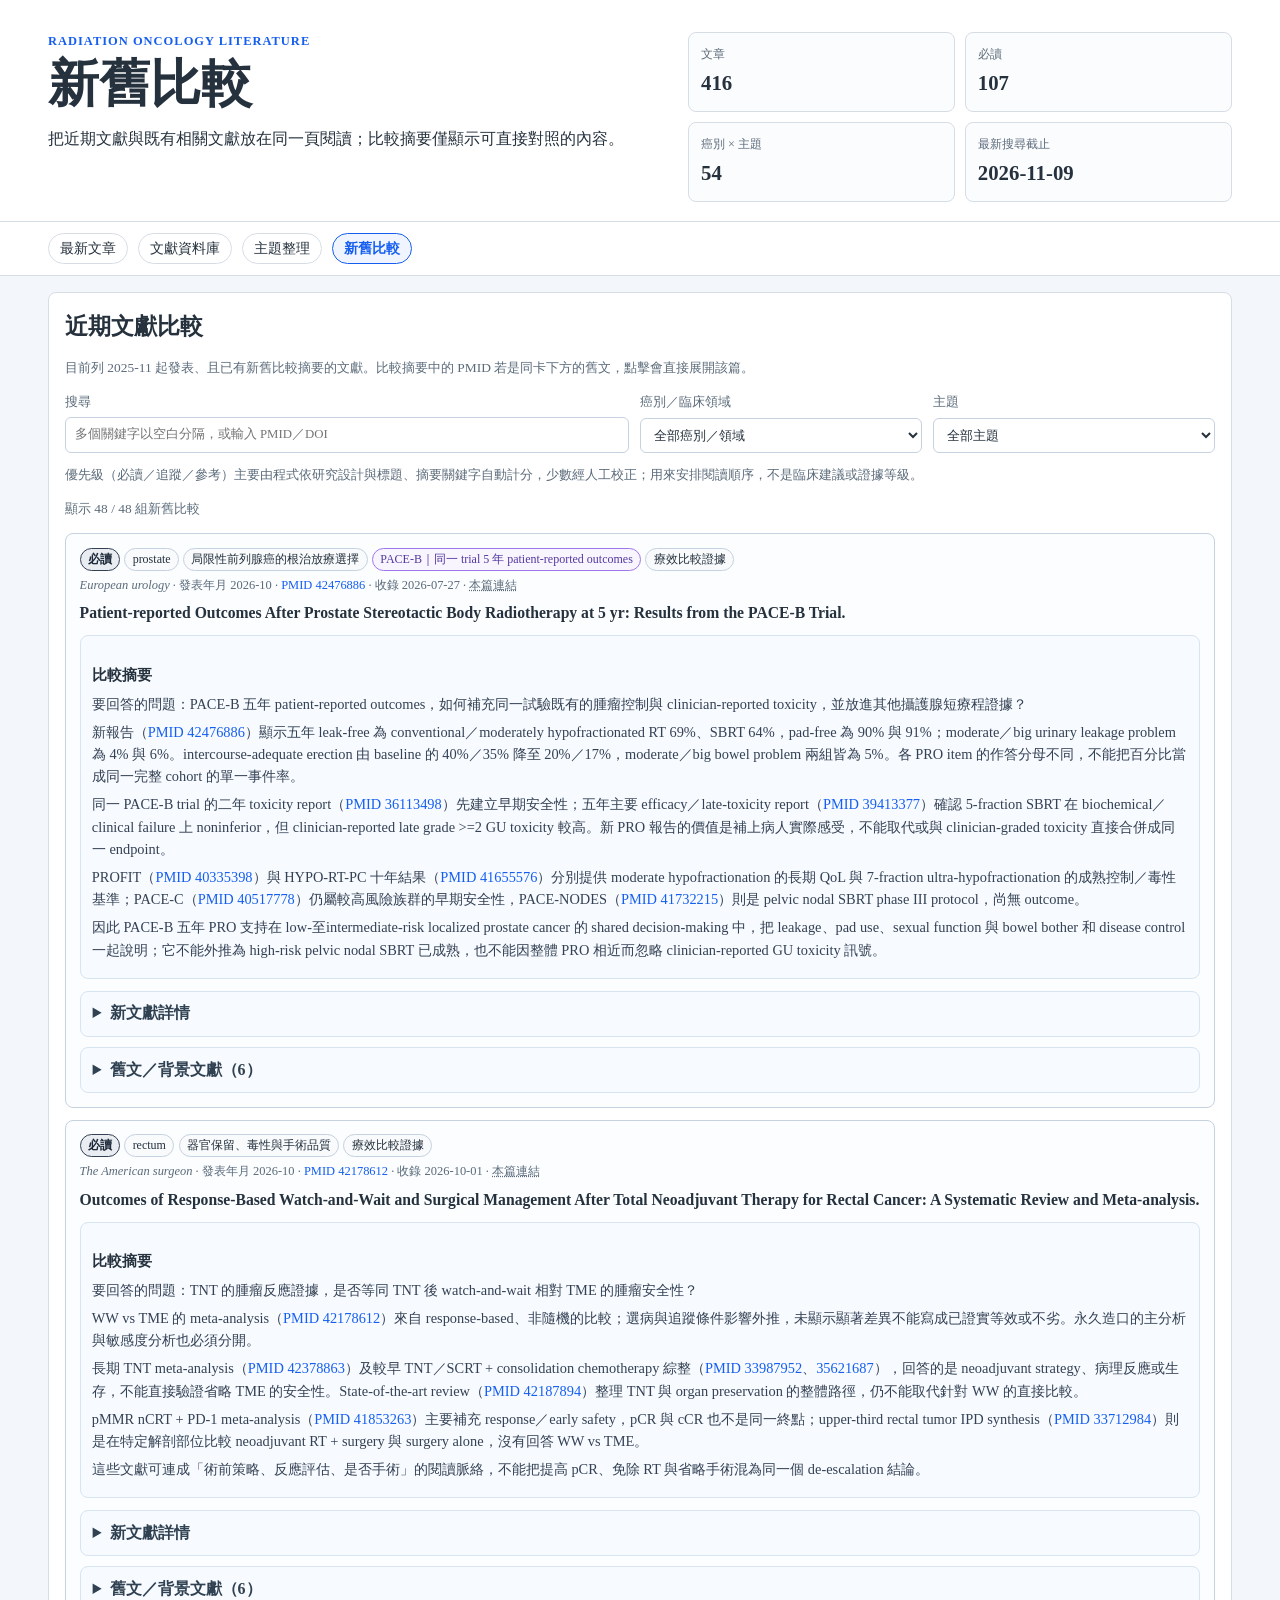
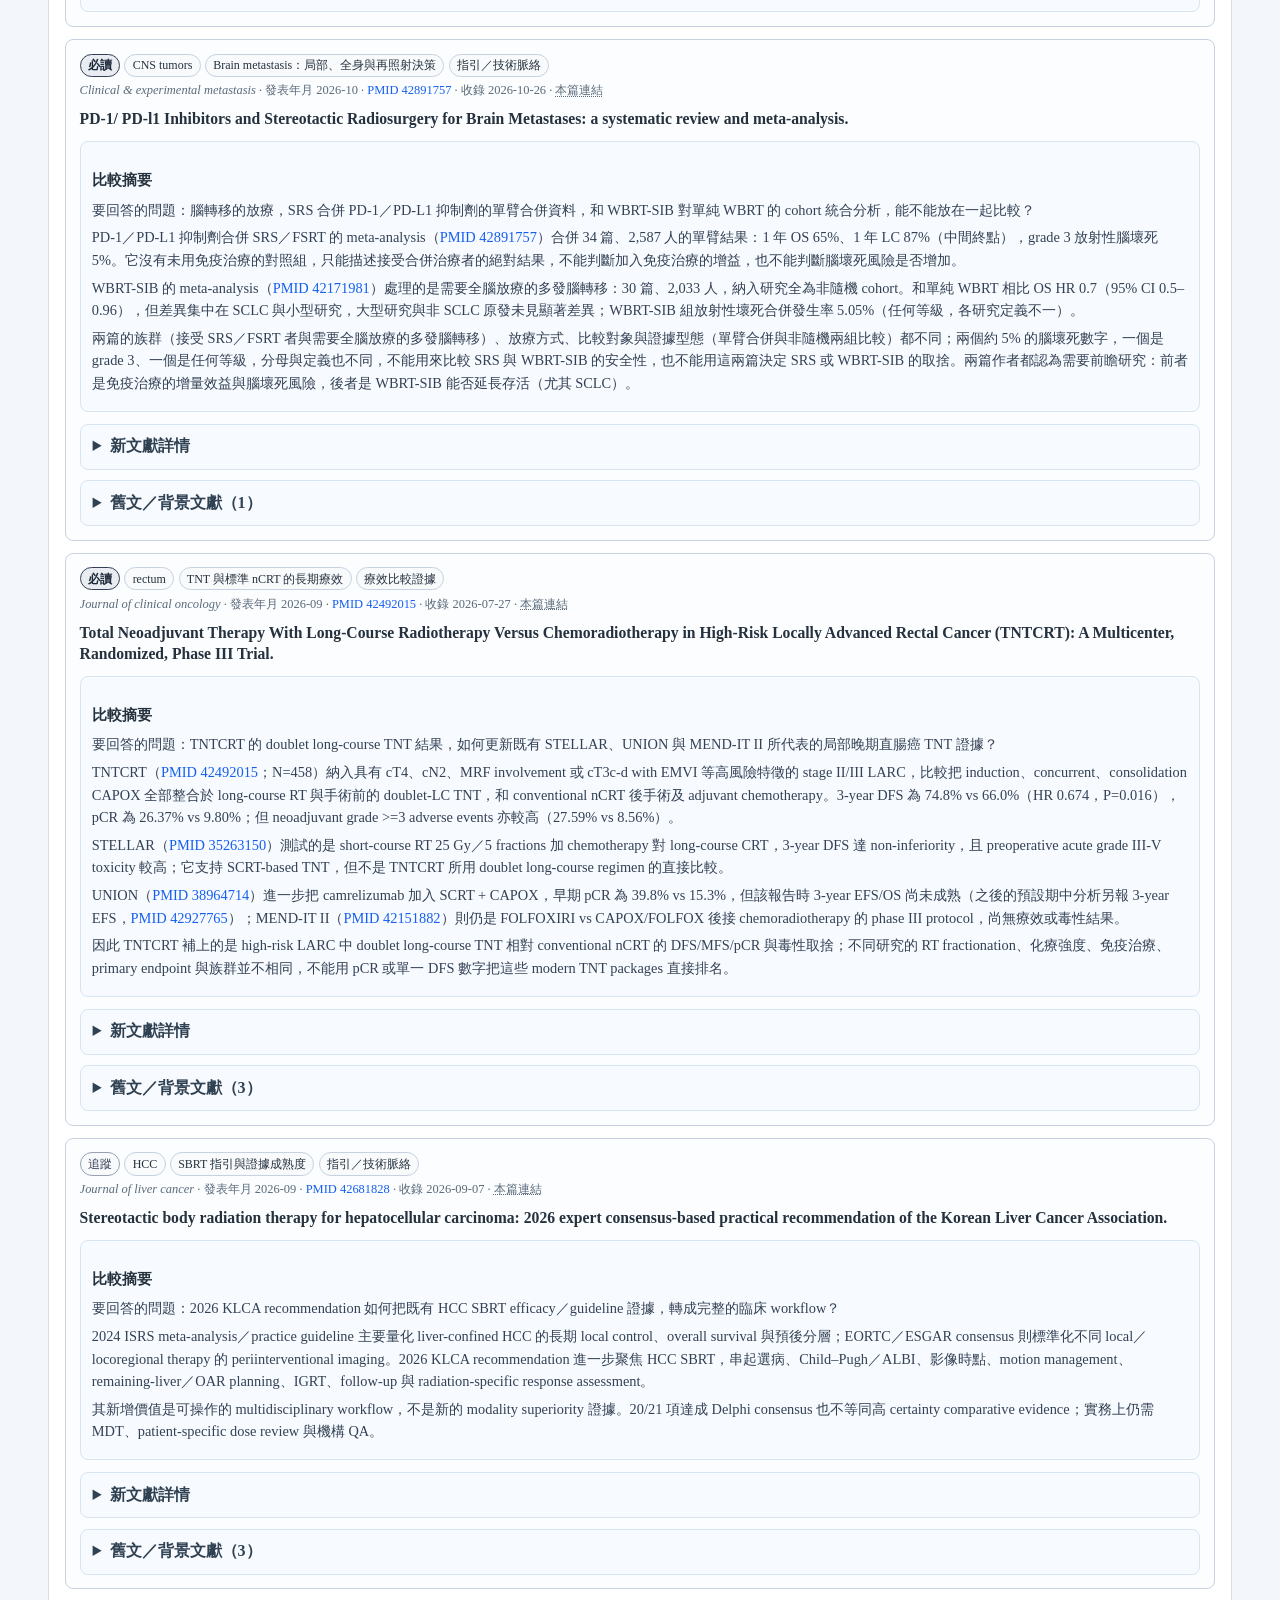
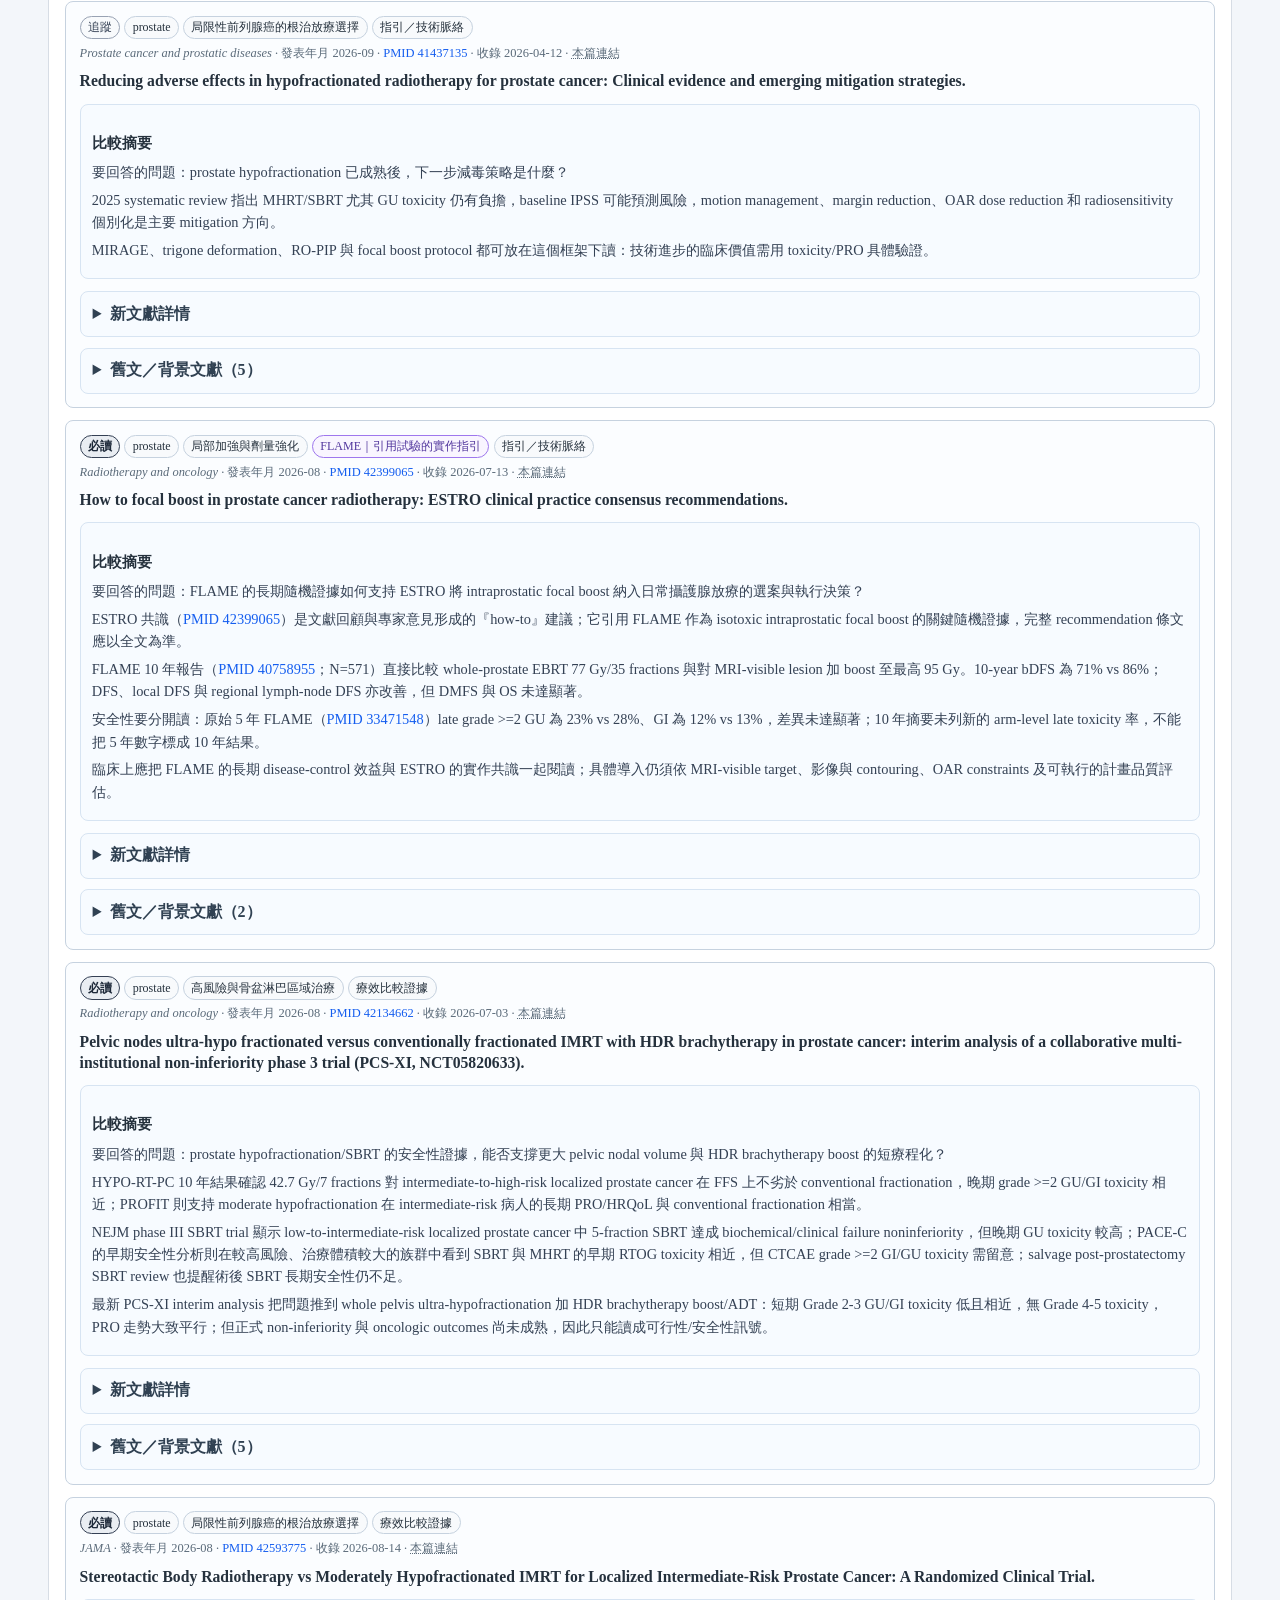
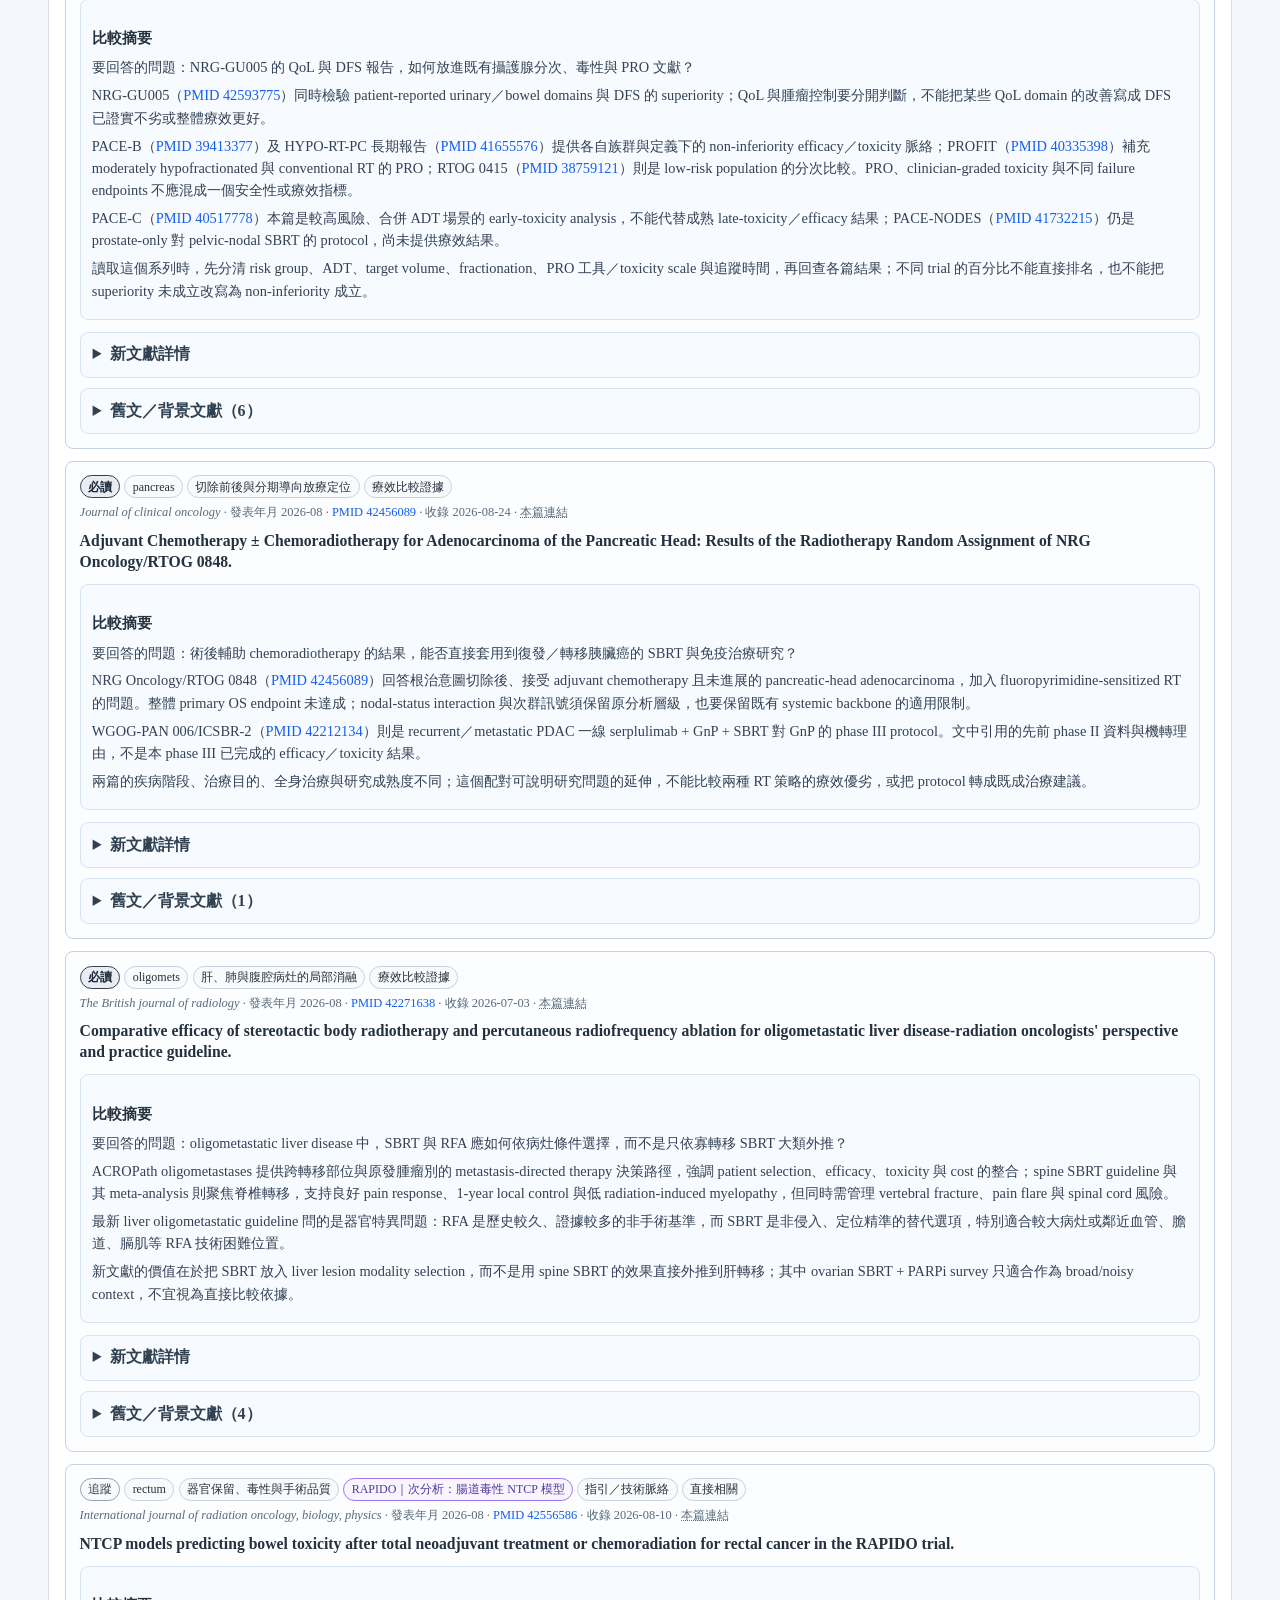
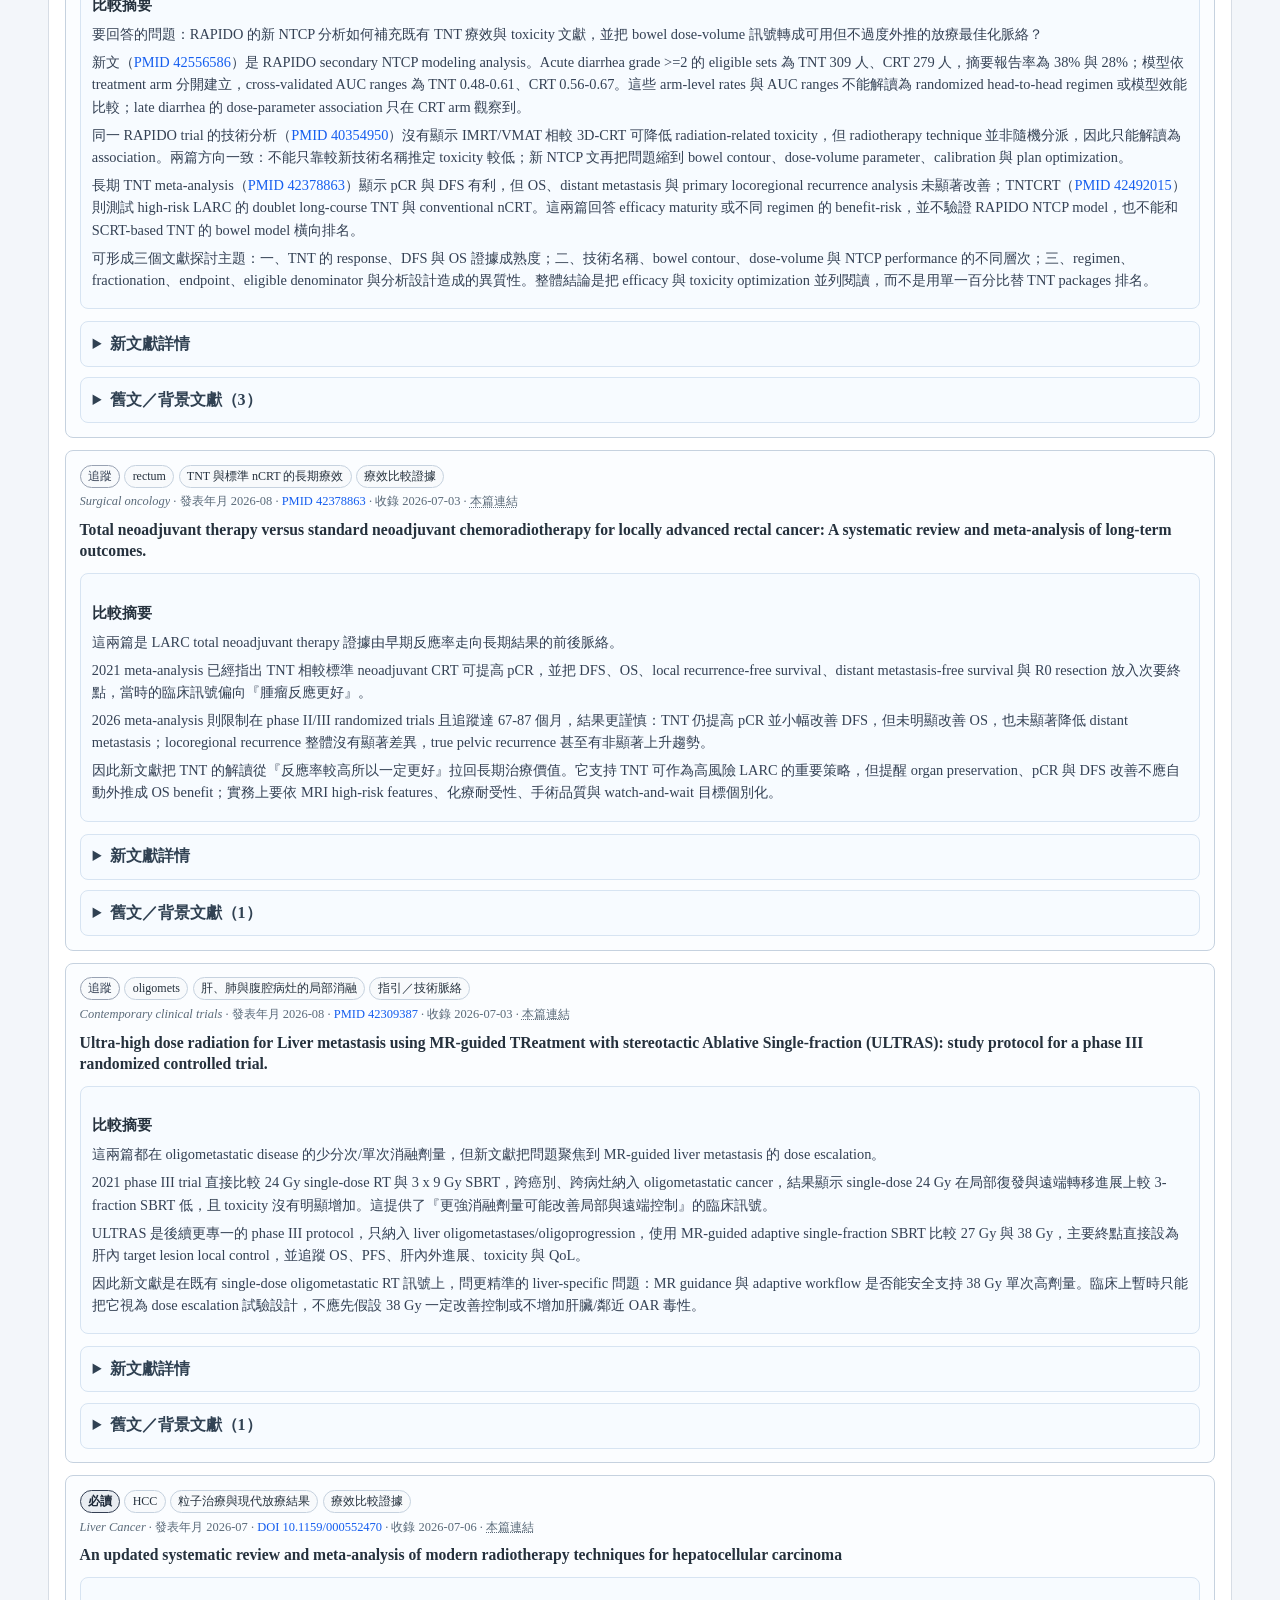
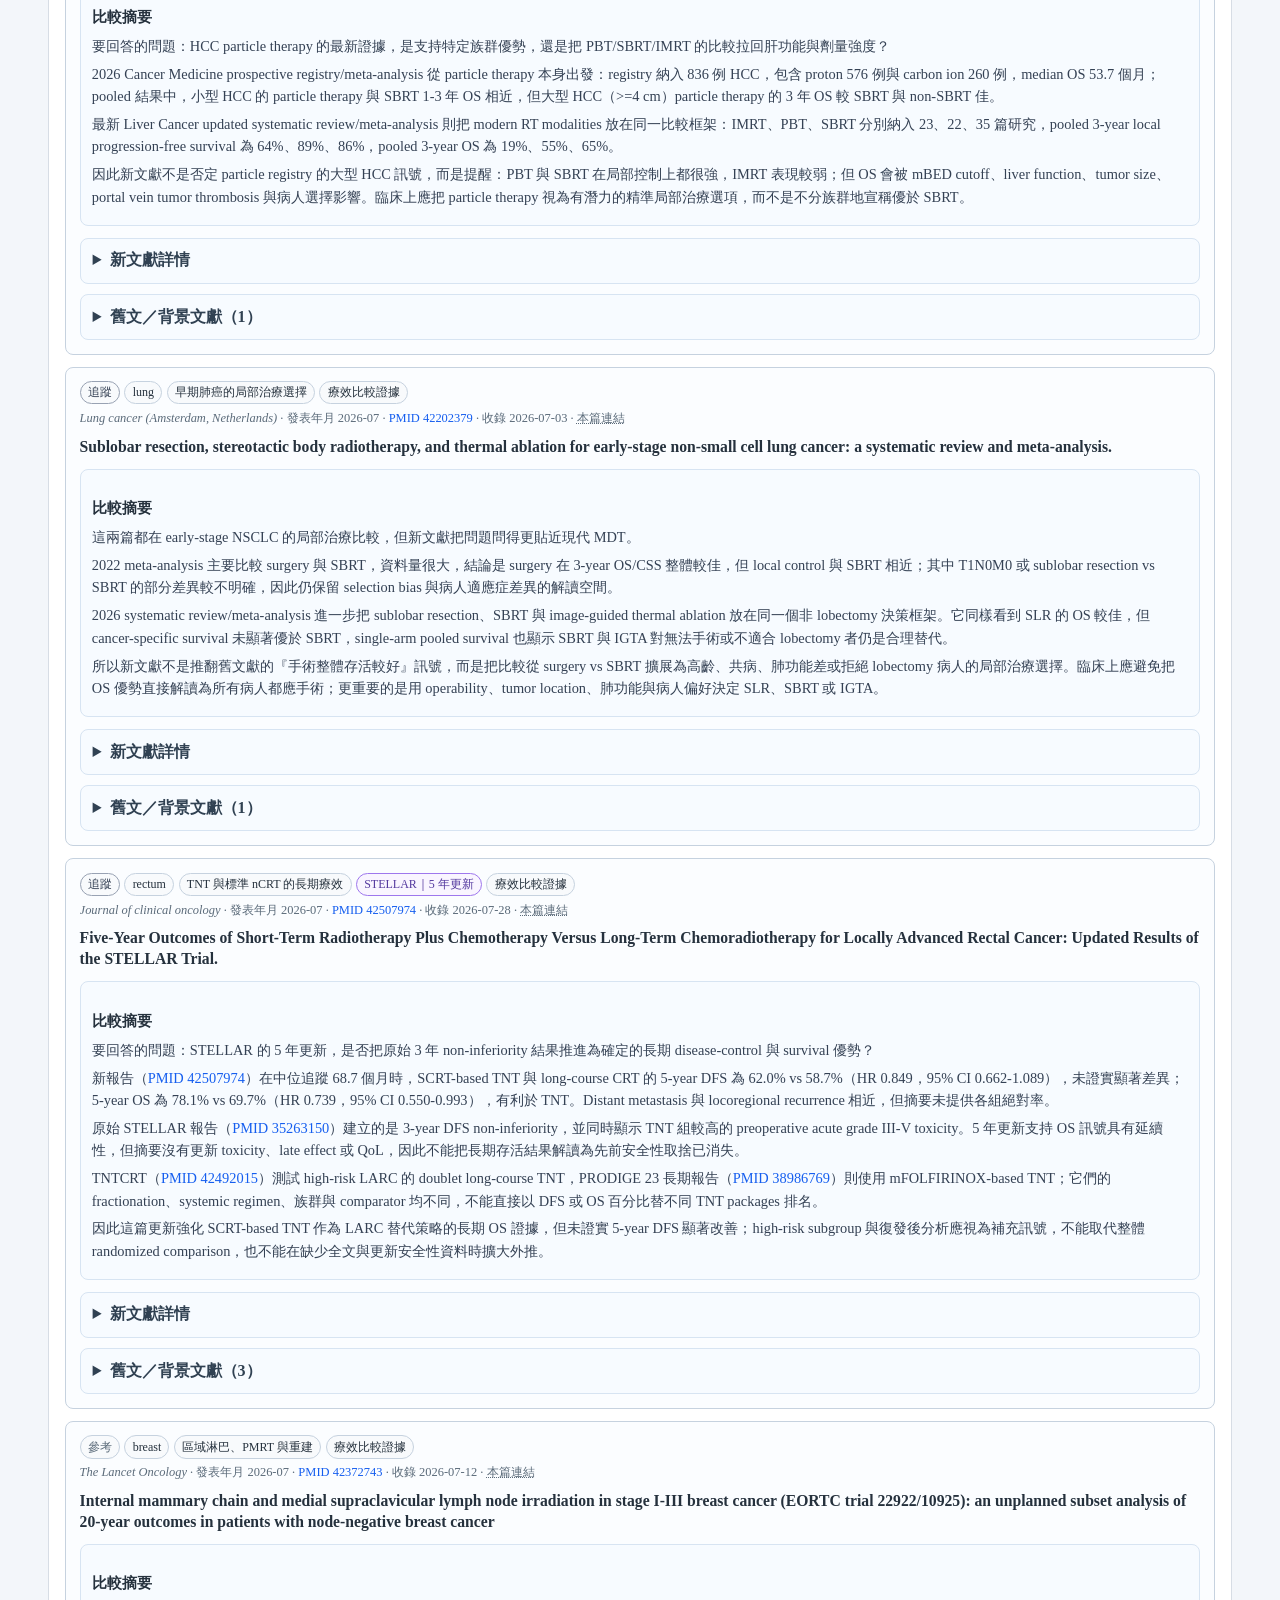
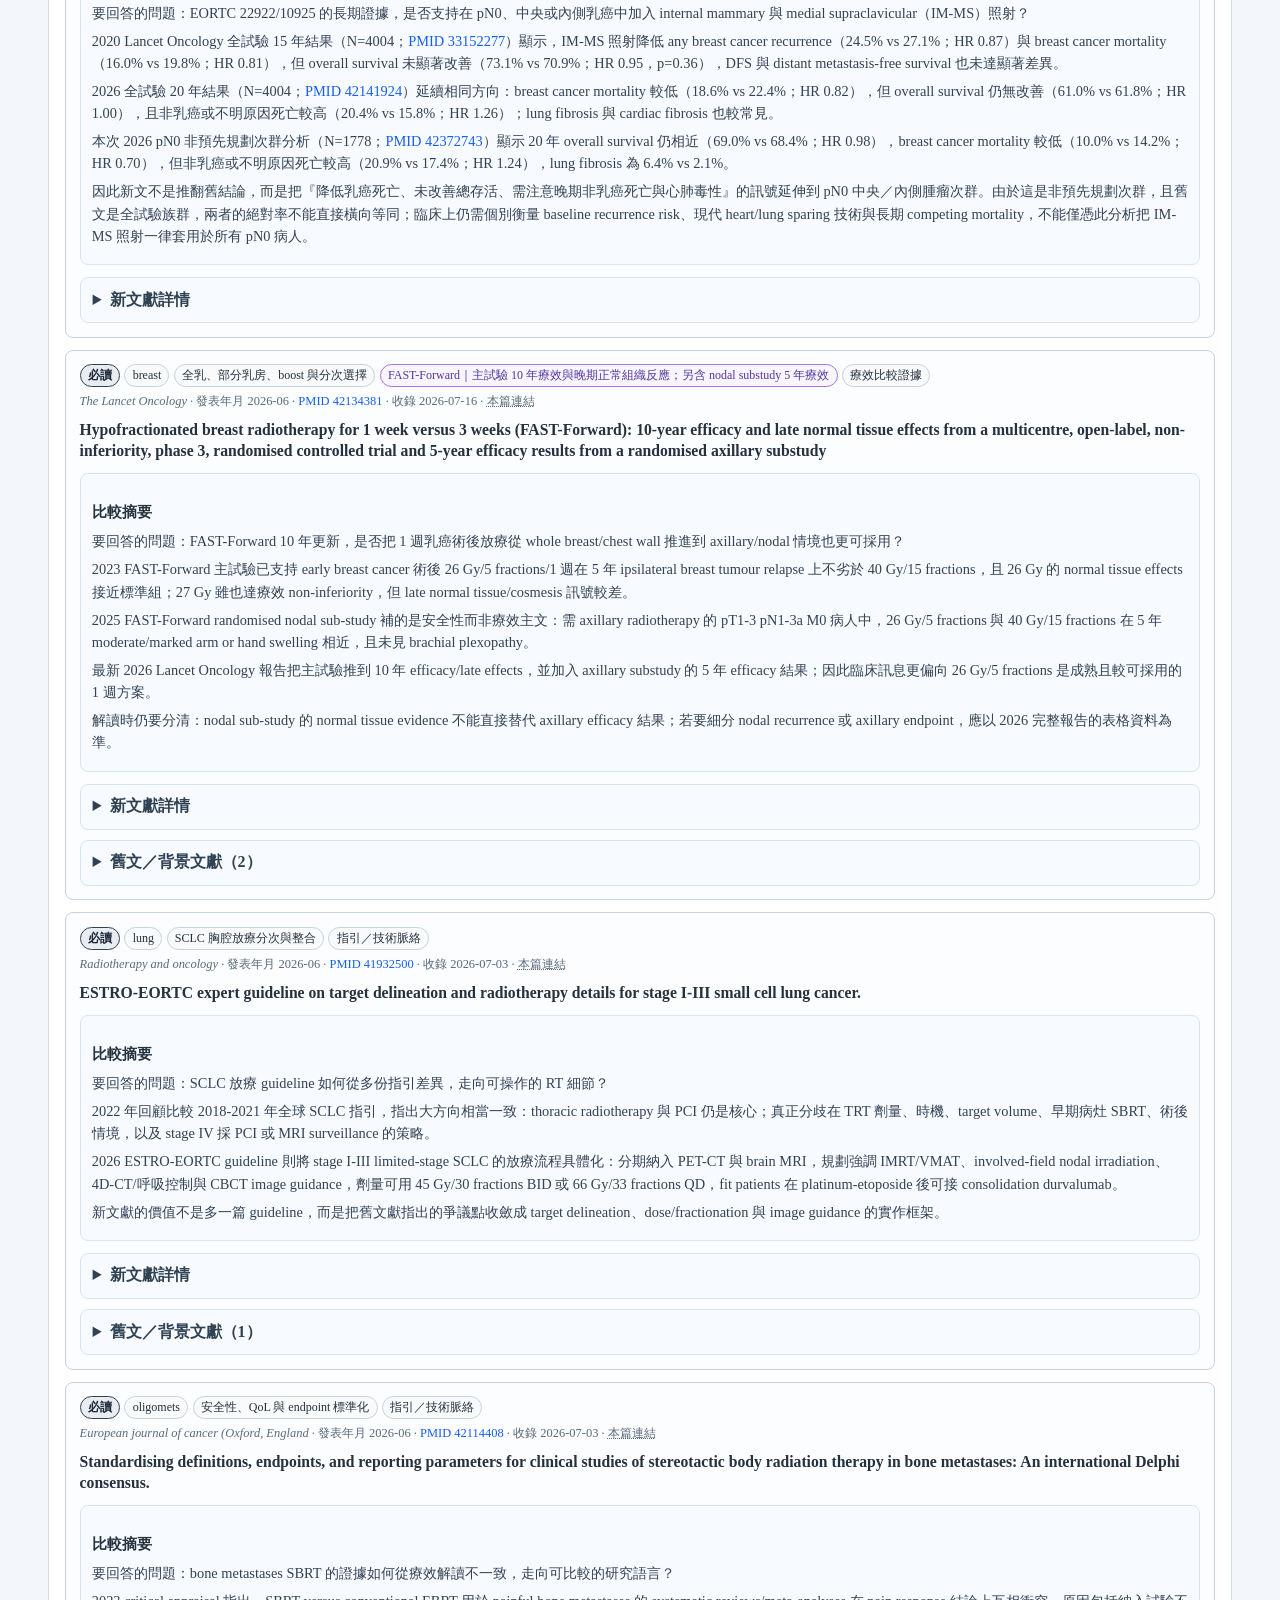
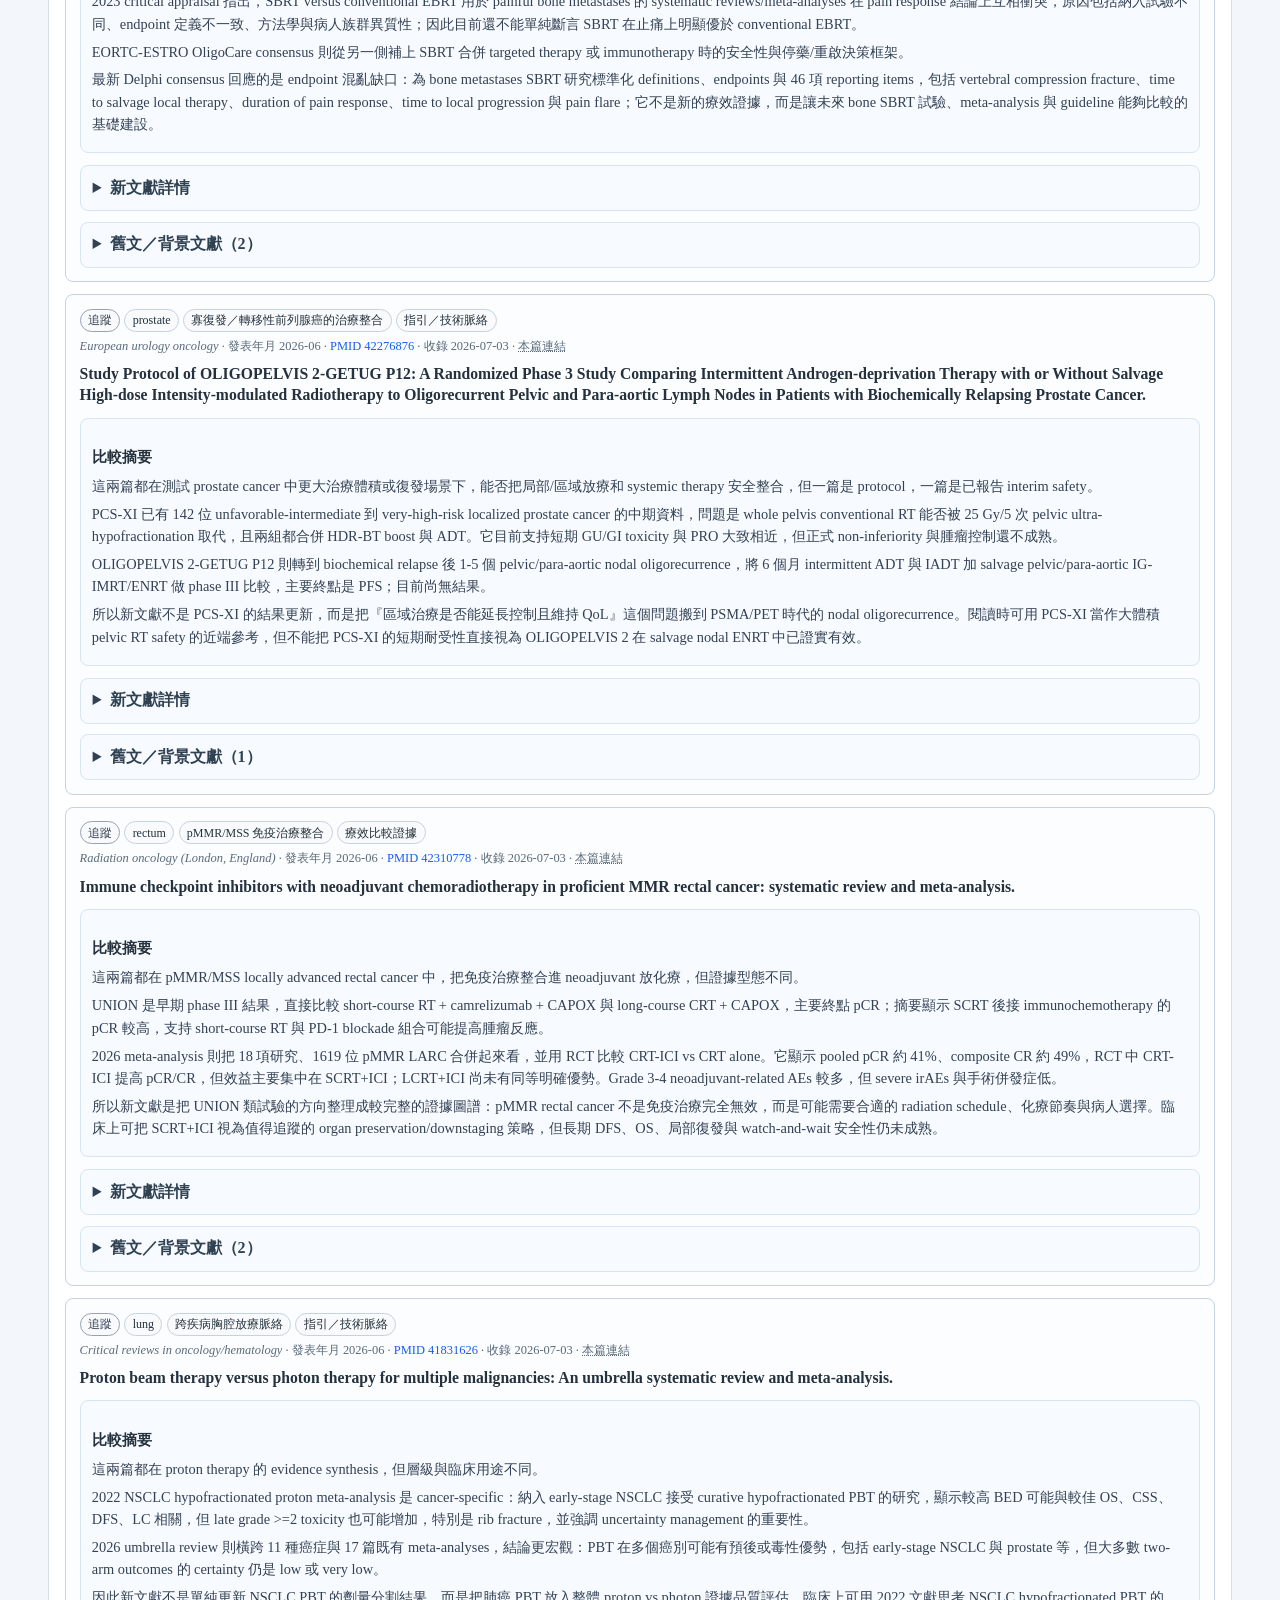
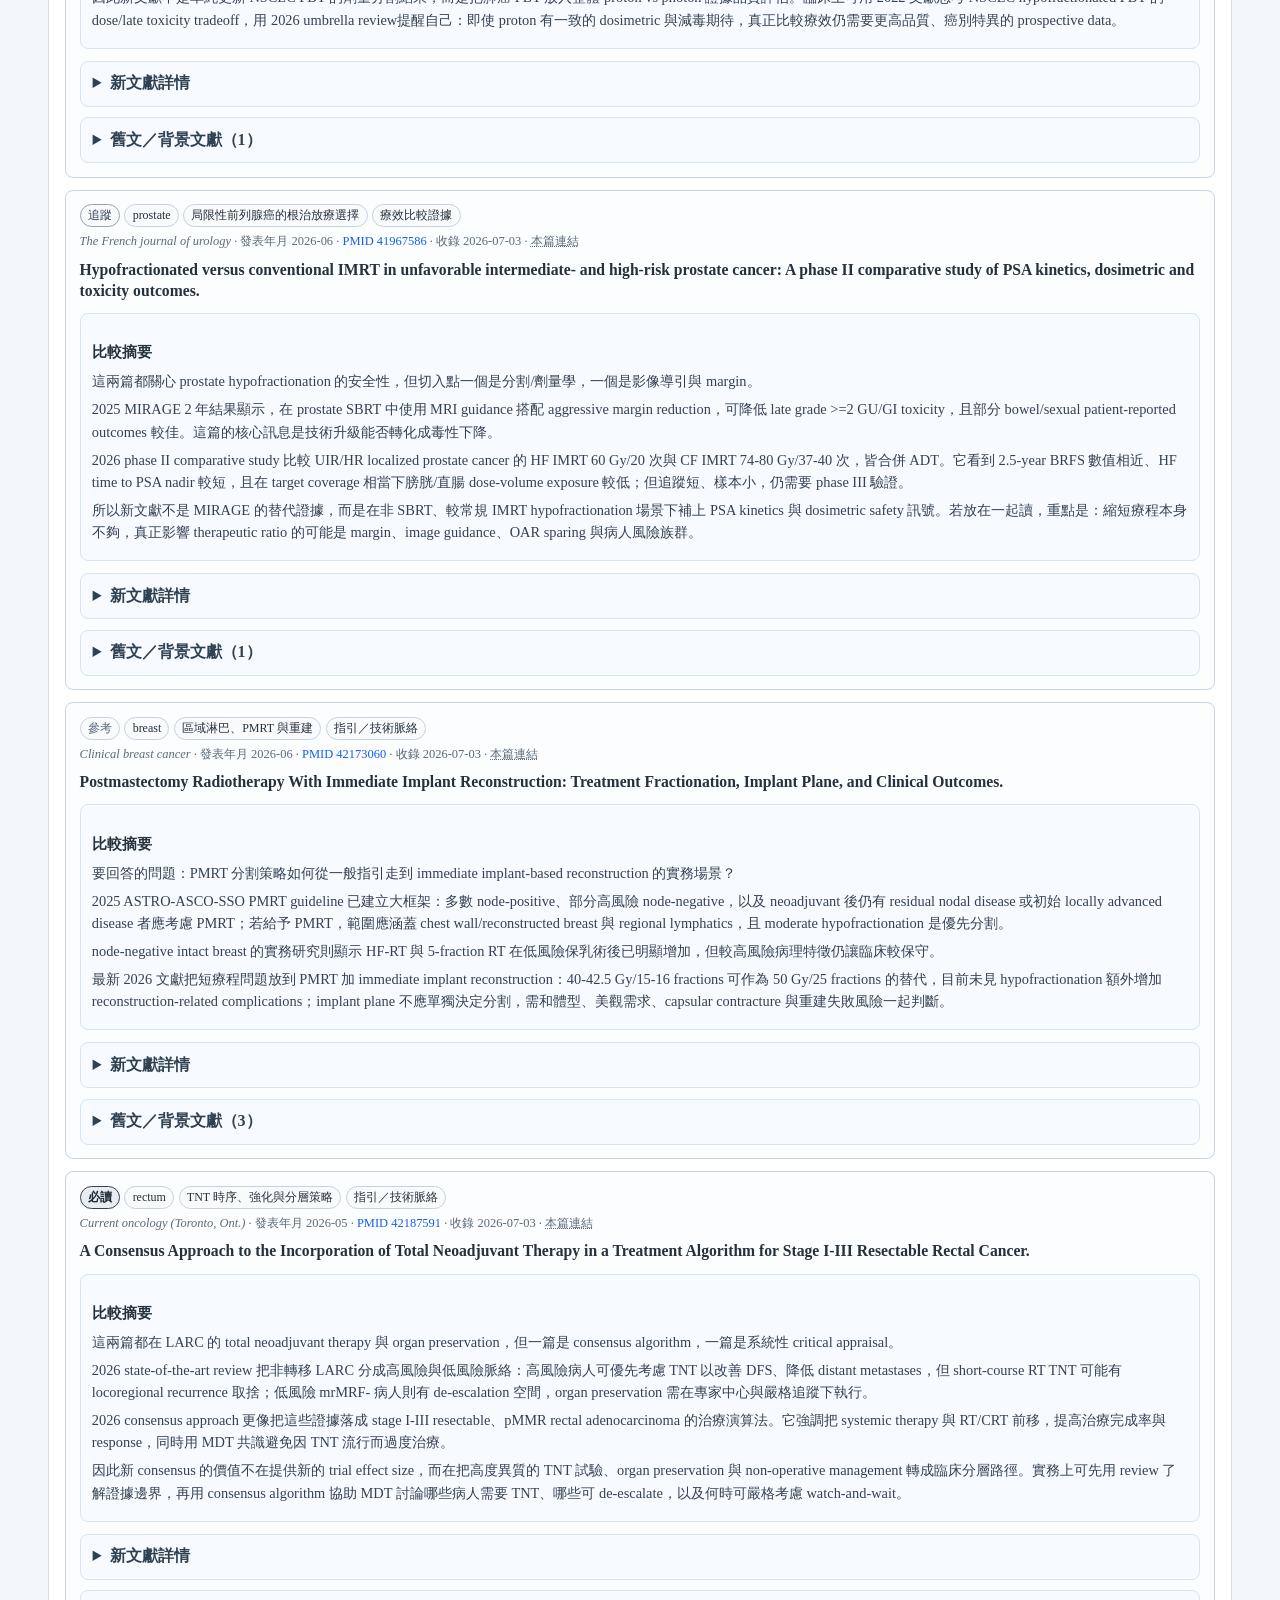
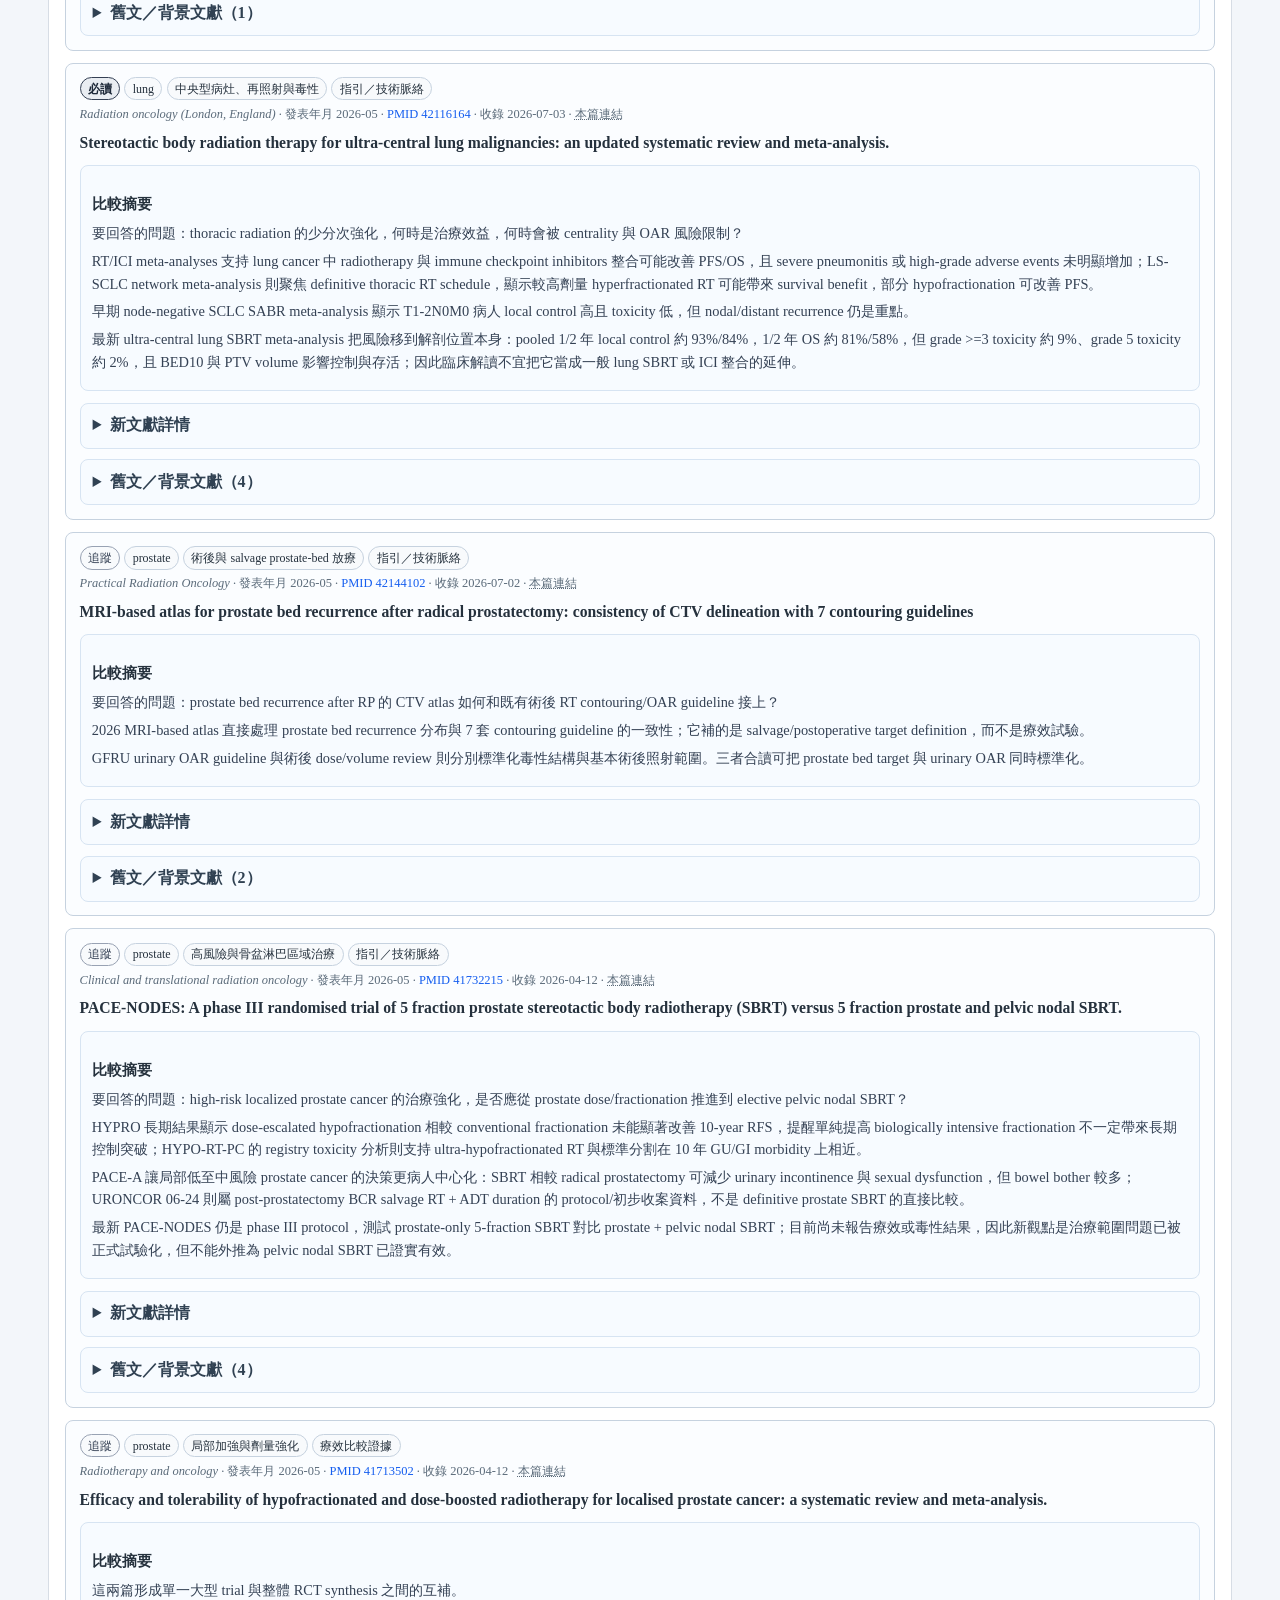
==== commit a6ec3719: "Publish literature static site 2026-11-09" ====
--- a/compare.html
+++ b/compare.html
@@ -5,7 +5,7 @@
   <meta name="viewport" content="width=device-width, initial-scale=1">
   <title>新舊比較 | Literature Intelligence</title>
   <link rel="stylesheet" href="assets/site.css?v=154242693cce">
-  <script type="application/json" id="site-data">{"generatedAt": "2026-11-05T04:13:51+00:00", "latestDigestEnd": "2026-11-02", "articleCount": 411, "page": "compare"}</script>
+  <script type="application/json" id="site-data">{"generatedAt": "2026-11-09T07:26:11+00:00", "latestDigestEnd": "2026-11-09", "articleCount": 416, "page": "compare"}</script>
 </head>
 <body>
   <a class="skip-link" href="#main-content">跳至主要內容</a>
@@ -17,10 +17,10 @@
     </div>
     
     <dl class="metrics">
-      <div><dt>文章</dt><dd>411</dd></div>
+      <div><dt>文章</dt><dd>416</dd></div>
       <div><dt>必讀</dt><dd>107</dd></div>
       <div><dt>癌別 × 主題</dt><dd>54</dd></div>
-      <div><dt>最新搜尋截止</dt><dd>2026-11-02</dd></div>
+      <div><dt>最新搜尋截止</dt><dd>2026-11-09</dd></div>
     </dl>
     
   </header>
@@ -49,13 +49,13 @@
 
 pmmr ncrt + pd-1 meta-analysis（pmid 41853263）主要補充 response／early safety，pcr 與 ccr 也不是同一終點；upper-third rectal tumor ipd synthesis（pmid 33712984）則是在特定解剖部位比較 neoadjuvant rt + surgery 與 surgery alone，沒有回答 ww vs tme。
 
-這些文獻可連成「術前策略、反應評估、是否手術」的閱讀脈絡，不能把提高 pcr、免除 rt 與省略手術混為同一個 de-escalation 結論。" data-pmid="42178612" data-doi="10.1177/00031348261455078" data-published="2026-10" data-added="2026-10-01" data-rank="0" data-pmids="42178612 42378863 42187894 41853263 35621687 33987952 33712984"><div class="article-meta"><span class="tag tag-must">必讀</span> <span class="tag">rectum</span> <span class="tag">器官保留、毒性與手術品質</span> <span class="tag">療效比較證據</span></div><div class="article-source"><span class="meta-journal" title="The American surgeon">The American surgeon</span> · <span>發表年月 2026-10</span> · <span><a href="https://pubmed.ncbi.nlm.nih.gov/42178612/">PMID 42178612</a></span> · <span>收錄 2026-10-01</span> · <a class="permalink" href="database.html#pmid-42178612">本篇連結</a></div><h3>Outcomes of Response-Based Watch-and-Wait and Surgical Management After Total Neoadjuvant Therapy for Rectal Cancer: A Systematic Review and Meta-analysis.</h3><div class="context-block"><h4>比較摘要</h4><p>要回答的問題：TNT 的腫瘤反應證據，是否等同 TNT 後 watch-and-wait 相對 TME 的腫瘤安全性？</p><p>WW vs TME 的 meta-analysis（<a href="https://pubmed.ncbi.nlm.nih.gov/42178612/">PMID 42178612</a>）來自 response-based、非隨機的比較；選病與追蹤條件影響外推，未顯示顯著差異不能寫成已證實等效或不劣。永久造口的主分析與敏感度分析也必須分開。</p><p>長期 TNT meta-analysis（<a href="#cmp-42178612-rel-42378863" data-reveal>PMID 42378863</a>）及較早 TNT／SCRT + consolidation chemotherapy 綜整（<a href="#cmp-42178612-rel-33987952" data-reveal>PMID 33987952</a>、<a href="#cmp-42178612-rel-35621687" data-reveal>35621687</a>），回答的是 neoadjuvant strategy、病理反應或生存，不能直接驗證省略 TME 的安全性。State-of-the-art review（<a href="#cmp-42178612-rel-42187894" data-reveal>PMID 42187894</a>）整理 TNT 與 organ preservation 的整體路徑，仍不能取代針對 WW 的直接比較。</p><p>pMMR nCRT + PD-1 meta-analysis（<a href="#cmp-42178612-rel-41853263" data-reveal>PMID 41853263</a>）主要補充 response／early safety，pCR 與 cCR 也不是同一終點；upper-third rectal tumor IPD synthesis（<a href="#cmp-42178612-rel-33712984" data-reveal>PMID 33712984</a>）則是在特定解剖部位比較 neoadjuvant RT + surgery 與 surgery alone，沒有回答 WW vs TME。</p><p>這些文獻可連成「術前策略、反應評估、是否手術」的閱讀脈絡，不能把提高 pCR、免除 RT 與省略手術混為同一個 de-escalation 結論。</p></div><details><summary>新文獻詳情</summary><div class="detail-panel"><div class="clinical-block"><h4>臨床比較表</h4><h5>收案對象</h5><div class="table-wrap"><table class="clinical-population-table"><caption class="visually-hidden">臨床比較表收案對象</caption><thead><tr><th>整體收案對象</th></tr></thead><tbody><tr><td>TNT 後 response-based management 的局部進展直腸癌；6 observational comparative studies／793 人。WW 與 TME 各組樣本數摘要未提供；非隨機比較。</td></tr></tbody></table></div><h5>Arm 比較</h5><div class="table-wrap"><table class="clinical-table"><caption class="visually-hidden">臨床治療組比較</caption><thead><tr><th>比較項目</th><th>Arm 1 / 對照</th><th>Arm 2 / 實驗</th><th>補充重點</th></tr></thead><tbody><tr><td data-label="比較項目">管理策略</td><td data-label="Arm 1 / 對照">TME，TNT 後手術。</td><td data-label="Arm 2 / 實驗">Watch-and-wait，TNT 後依反應選案。</td><td data-label="補充重點">非隨機分派；response selection 與嚴格追蹤細節需全文；single primary endpoint 未明示。</td></tr><tr><td data-label="比較項目">局部復發／遠端轉移</td><td data-label="Arm 1 / 對照">兩項絕對事件率未提供。</td><td data-label="Arm 2 / 實驗">兩項絕對事件率未提供。</td><td data-label="補充重點">WW 相對 TME：local recurrence OR 1.36（95% CI 0.07–26.17；I² 80%）；distant metastases OR 0.62（0.29–1.33；I² 49%）。</td></tr><tr><td data-label="比較項目">DFS／OS</td><td data-label="Arm 1 / 對照">獨立絕對率未提供。</td><td data-label="Arm 2 / 實驗">獨立絕對率未提供。</td><td data-label="補充重點">5 年 DFS HR 0.97（95% CI 0.71–1.31）；OS HR 1.03（0.81–1.30）。摘要未明示 OS 的共同分析時點；不能將陰性結果標成已證實等效。</td></tr><tr><td data-label="比較項目">永久造口</td><td data-label="Arm 1 / 對照">絕對造口率未提供。</td><td data-label="Arm 2 / 實驗">絕對造口率未提供。</td><td data-label="補充重點">主分析 OR 0.12（95% CI 0.01–1.23；I² 71%），CI 跨 1；敏感度分析 OR 0.04（0.01–0.19）才顯著。</td></tr><tr><td data-label="比較項目">救援／毒性</td><td data-label="Arm 1 / 對照">再生長、salvage surgery 與 grade toxicity 詳細數字未提供。</td><td data-label="Arm 2 / 實驗">再生長、salvage surgery 與 grade toxicity 詳細數字未提供。</td><td data-label="補充重點">上述 secondary outcomes 不能據研究焦點推補；器官保留與腫瘤安全性需分開解讀。</td></tr></tbody></table></div><p class="caption">依 PubMed 摘要；未能取得全文。兩組絕對事件率與安全性分母未提供，不由 pooled HR/OR 補造絕對數字；未顯著不等於 equivalence/noninferiority。</p></div><div class="article-links"><a href="https://pubmed.ncbi.nlm.nih.gov/42178612/">PubMed</a><a href="https://doi.org/10.1177/00031348261455078">DOI</a><a href="https://doi.org/10.1177/00031348261455078">Publisher</a></div><h4>文獻資訊</h4><div class="table-wrap"><table class="article-info-table"><caption class="visually-hidden">文獻資訊</caption><thead><tr><th>欄位</th><th>內容</th></tr></thead><tbody><tr><td>發表時間</td><td>2026-10</td></tr><tr><td>加入方式</td><td>手動加入（2026-10-01；使用者確認補掃候選並授權整理入庫及發布）</td></tr><tr><td>期刊</td><td>The American surgeon</td></tr><tr><td>PMID/DOI</td><td>PMID 42178612</td></tr><tr><td>PubMed 列出的全文來源</td><td>PubMed LinkOut 未列免費全文來源（快照日期 2026-11-05）。</td></tr></tbody></table></div><details class="search-origin-block"><summary>PubMed 搜尋來源</summary><div class="table-wrap"><table class="search-origin-table"><caption class="visually-hidden">PubMed 搜尋來源</caption><thead><tr><th>搜尋 run</th><th>搜尋期間</th><th>覆蓋範圍</th><th>搜尋主題</th><th>收錄狀態</th><th>Query catalog</th></tr></thead><tbody><tr><td>20261012T000002Z-09103e23</td><td>2026-09-28 – 2026-10-12</td><td>全部主題</td><td>rectum</td><td>已收入此主題週報</td><td>2026-07-13-baseline</td></tr><tr><td>20261005T000001Z-b4dece50</td><td>2026-09-14 – 2026-10-05</td><td>全部主題</td><td>rectum</td><td>已收入此主題週報</td><td>2026-07-13-baseline</td></tr></tbody></table></div></details></div></details><details><summary>舊文／背景文獻（6）</summary><div class="related-list"><div class="related-item" id="cmp-42178612-rel-42378863"><div class="article-meta"><span class="tag">rectum</span><span class="tag">Combined-modality / Systemic Integration</span><span>2026-08 · Surgical oncology · <a href="https://pubmed.ncbi.nlm.nih.gov/42378863/">PMID 42378863</a></span></div><h4>Total neoadjuvant therapy versus standard neoadjuvant chemoradiotherapy for locally advanced rectal cancer: A systematic review and meta-analysis of long-term outcomes.</h4><p><strong>研究設計：</strong>systematic review 與 random-effects meta-analysis，納入 5 項 phase II/III randomized trials，共 2104 位 MRI-confirmed、cT3-4 and/or cN+、M0 locally advanced rectal cancer 病人，比較 TNT 與 standard nCRT；median follow-up 67-87 個月。</p><p><strong>長期結果：</strong>TNT 改善 disease-free survival（HR 0.85，95% CI 0.74-0.98；P=.025）並提高 pathologic complete response（OR 1.99，95% CI 1.45-2.73；P&lt;.001），但未改善 overall survival（HR 0.89，95% CI 0.76-1.05）或顯著降低 distant metastasis（OR 0.81，95% CI 0.64-1.03）。</p><p><strong>局部控制訊號：</strong>locoregional recurrence 在主要分析無顯著差異；限於 complete resection 後 true pelvic recurrence 的 sensitivity analysis 只有非顯著上升趨勢（OR 1.38，95% CI 0.98-1.95；P=.062）。</p><p class="summary-boundary"><strong>證據邊界：</strong>依 PubMed 摘要整理；TNT 可提高 pCR 並小幅改善長期 DFS，但尚無 OS benefit，且不能排除 true local recurrence 訊號；這是 trial-level meta-analysis，不能用 pCR 或單一 DFS 數字取代存活與局部控制的共同判讀。</p></div><div class="related-item" id="cmp-42178612-rel-42187894"><div class="article-meta"><span class="tag">rectum</span><span class="tag">Combined-modality / Systemic Integration</span><span>2026-05 · Diseases (Basel, Switzerland) · <a href="https://pubmed.ncbi.nlm.nih.gov/42187894/">PMID 42187894</a></span></div><h4>Total Neoadjuvant Therapy, Organ Preservation and Beyond: A State-of-the-Art Systematic Review and Critical Appraisal of Locally Advanced Rectal Cancer Management.</h4><p>適用於 non-metastatic LARC，尤其高風險特徵如 cT4、cN2、EMVI+、MRF+、tumour deposits；TME 仍是根治核心。</p><p>高風險 LARC 可優先考慮 TNT，以改善 DFS、降低 distant metastases，但 short-course RT TNT 可能增加 locoregional recurrence，需個別化取捨。</p><p>低風險 mrMRF- 病人可考慮 de-escalation，部分情境可避免 radiotherapy 且不犧牲局部控制。</p><p>Organ preservation 可在專家中心、嚴格選擇且密切追蹤下執行；多數病人仍以手術作為最穩健標準。</p><p>Immunotherapy-TNT 與 ctDNA-guided adaptation 具潛力，但目前仍屬研究性策略，尚非標準治療。</p></div><div class="related-item" id="cmp-42178612-rel-41853263"><div class="article-meta"><span class="tag">rectum</span><span class="tag">Combined-modality / Systemic Integration</span><span>2026-03 · Frontiers in immunology · <a href="https://pubmed.ncbi.nlm.nih.gov/41853263/">PMID 41853263</a></span></div><h4>Neoadjuvant chemoradiotherapy with or without PD-1 inhibitors in MMR-proficient non-metastatic rectal cancer: a meta-analysis of randomized controlled trials.</h4><p>本篇為 meta-analysis of randomized controlled trials，評估在 MMR-proficient / MSS non-metastatic rectal cancer 中，標準 neoadjuvant chemoradiotherapy 加上 PD-1 inhibitor 是否可提升反應率。</p><p>合併分析顯示，加入 PD-1 inhibitor 可顯著提高 pathological complete response (pCR)（RR 1.79, 95% CI 1.34-2.40）；clinical complete response (cCR) 亦有上升趨勢，但未達明確統計顯著。</p><p><strong>整體結論是：</strong>對 pMMR/MSS 直腸癌，免疫治療合併 neoadjuvant 治療具潛力改善腫瘤反應，但對長期存活與器官保留的實際影響，仍需更多成熟 randomized data。</p></div><div class="related-item" id="cmp-42178612-rel-35621687"><div class="article-meta"><span class="tag">rectum</span><span class="tag">Combined-modality / Systemic Integration</span><span>2022-05 · Current oncology (Toronto, Ont.) · <a href="https://pubmed.ncbi.nlm.nih.gov/35621687/">PMID 35621687</a></span></div><h4>Neoadjuvant Short-Course Radiotherapy Followed by Consolidation Chemotherapy before Surgery for Treating Locally Advanced Rectal Cancer: A Systematic Review and Meta-Analysis.</h4><p>本篇 systematic review and meta-analysis 比較 SCRT + consolidation chemotherapy 與傳統 CRT 在 LARC 的腫瘤反應與 oncologic outcome。</p><p>結果顯示，SCRT + CCT 的 pCR 較高（RR 1.60, 95% CI 1.35-1.91），ypN0 response 亦較佳（RR 1.06, 95% CI 1.01-1.12）。</p><p><strong>整體解讀是：</strong>對適合接受延後手術與系統治療整合的病人，short-course TNT 可能優於傳統 CRT 的病理反應。</p></div><div class="related-item" id="cmp-42178612-rel-33987952"><div class="article-meta"><span class="tag">rectum</span><span class="tag">Combined-modality / Systemic Integration</span><span>2021-09 · The oncologist · <a href="https://pubmed.ncbi.nlm.nih.gov/33987952/">PMID 33987952</a></span></div><h4>Total Neoadjuvant Therapy (TNT) versus Standard Neoadjuvant Chemoradiotherapy for Locally Advanced Rectal Cancer: A Systematic Review and Meta-Analysis.</h4><p>本篇為較早期的重要 systematic review and meta-analysis，比較 TNT 與標準 neoadjuvant CRT 在 LARC 的 efficacy 與 safety。</p><p>主要結果顯示，TNT 可顯著提高 pCR rate（替代指標；OR 1.77, 95% CI 1.28-2.45, p=0.0005）；secondary endpoints 包含 DFS、OS、local recurrence-free survival、distant metastasis-free survival 與 R0 resection rate。</p><p><strong>作者結論：</strong>TNT 相較標準治療可能提高整體 pCR rate。</p><p class="summary-boundary"><strong>適用邊界：</strong>依 PubMed 摘要整理，未讀全文。</p></div><div class="related-item" id="cmp-42178612-rel-33712984"><div class="article-meta"><span class="tag">rectum</span><span class="tag">Combined-modality / Systemic Integration</span><span>2021-09 · Annals of surgical oncology · <a href="https://pubmed.ncbi.nlm.nih.gov/33712984/">PMID 33712984</a></span></div><h4>Neoadjuvant Short-Course Radiotherapy for Upper Third Rectal Tumors: Systematic Review and Individual Patient Data Metaanalysis of Randomized Controlled Trials.</h4><p>本篇為 systematic review + individual patient data meta-analysis，聚焦 upper third rectal tumors 是否能從 neoadjuvant short-course RT 獲益。</p><p>主要分析顯示，在可接受 curative surgery 的病人中，short-course RT 對 local recurrence、OS、DFS 皆未顯示明確顯著改善。</p><p><strong>結論是：</strong>對 upper third rectal cancer，放療的獲益不像低位或中位直腸癌那麼確定；部分病人可能以手術為主即可，需避免將 short-course RT 無差別套用到所有 rectal tumor。</p></div></div></details></article><article class="article-card comparison-card filter-item" id="pmid-42891757" data-cancer="CNS tumors" data-theme="Brain metastasis：局部、全身與再照射決策" data-priority="must read" data-study="統合分析／系統性回顧" data-manual="" data-search="pd-1/ pd-l1 inhibitors and stereotactic radiosurgery for brain metastases: a systematic review and meta-analysis. this systematic review and meta-analysis evaluate the efficacy and toxicity profile of pd-1/pd-l1 inhibitors combined with srs or fractionated stereotactic radiotherapy (fsrt). primary outcomes were overall survival (os), extracranial and distant intracranial progression free survival (pfs), and local control (lc). conclusion: the combination of srs/fsrt with pd-1/pd-l1 inhibitors is associated with favorable intracranial pfs and lc and a tolerable toxicity profile, with relatively lower rates of grade 3 ribn. cns tumors brain metastasis：局部、全身與再照射決策 指引／技術脈絡  統合分析／系統性回顧 must read 必讀 clinical &amp; experimental metastasis 42891757 10.1007/s10585-026-10439-5 要回答的問題：腦轉移的放療，srs 合併 pd-1／pd-l1 抑制劑的單臂合併資料，和 wbrt-sib 對單純 wbrt 的 cohort 統合分析，能不能放在一起比較？
+這些文獻可連成「術前策略、反應評估、是否手術」的閱讀脈絡，不能把提高 pcr、免除 rt 與省略手術混為同一個 de-escalation 結論。" data-pmid="42178612" data-doi="10.1177/00031348261455078" data-published="2026-10" data-added="2026-10-01" data-rank="0" data-pmids="42178612 42378863 42187894 41853263 35621687 33987952 33712984"><div class="article-meta"><span class="tag tag-must">必讀</span> <span class="tag">rectum</span> <span class="tag">器官保留、毒性與手術品質</span> <span class="tag">療效比較證據</span></div><div class="article-source"><span class="meta-journal" title="The American surgeon">The American surgeon</span> · <span>發表年月 2026-10</span> · <span><a href="https://pubmed.ncbi.nlm.nih.gov/42178612/">PMID 42178612</a></span> · <span>收錄 2026-10-01</span> · <a class="permalink" href="database.html#pmid-42178612">本篇連結</a></div><h3>Outcomes of Response-Based Watch-and-Wait and Surgical Management After Total Neoadjuvant Therapy for Rectal Cancer: A Systematic Review and Meta-analysis.</h3><div class="context-block"><h4>比較摘要</h4><p>要回答的問題：TNT 的腫瘤反應證據，是否等同 TNT 後 watch-and-wait 相對 TME 的腫瘤安全性？</p><p>WW vs TME 的 meta-analysis（<a href="https://pubmed.ncbi.nlm.nih.gov/42178612/">PMID 42178612</a>）來自 response-based、非隨機的比較；選病與追蹤條件影響外推，未顯示顯著差異不能寫成已證實等效或不劣。永久造口的主分析與敏感度分析也必須分開。</p><p>長期 TNT meta-analysis（<a href="#cmp-42178612-rel-42378863" data-reveal>PMID 42378863</a>）及較早 TNT／SCRT + consolidation chemotherapy 綜整（<a href="#cmp-42178612-rel-33987952" data-reveal>PMID 33987952</a>、<a href="#cmp-42178612-rel-35621687" data-reveal>35621687</a>），回答的是 neoadjuvant strategy、病理反應或生存，不能直接驗證省略 TME 的安全性。State-of-the-art review（<a href="#cmp-42178612-rel-42187894" data-reveal>PMID 42187894</a>）整理 TNT 與 organ preservation 的整體路徑，仍不能取代針對 WW 的直接比較。</p><p>pMMR nCRT + PD-1 meta-analysis（<a href="#cmp-42178612-rel-41853263" data-reveal>PMID 41853263</a>）主要補充 response／early safety，pCR 與 cCR 也不是同一終點；upper-third rectal tumor IPD synthesis（<a href="#cmp-42178612-rel-33712984" data-reveal>PMID 33712984</a>）則是在特定解剖部位比較 neoadjuvant RT + surgery 與 surgery alone，沒有回答 WW vs TME。</p><p>這些文獻可連成「術前策略、反應評估、是否手術」的閱讀脈絡，不能把提高 pCR、免除 RT 與省略手術混為同一個 de-escalation 結論。</p></div><details><summary>新文獻詳情</summary><div class="detail-panel"><div class="clinical-block"><h4>臨床比較表</h4><h5>收案對象</h5><div class="table-wrap"><table class="clinical-population-table"><caption class="visually-hidden">臨床比較表收案對象</caption><thead><tr><th>整體收案對象</th></tr></thead><tbody><tr><td>TNT 後 response-based management 的局部進展直腸癌；6 observational comparative studies／793 人。WW 與 TME 各組樣本數摘要未提供；非隨機比較。</td></tr></tbody></table></div><h5>Arm 比較</h5><div class="table-wrap"><table class="clinical-table"><caption class="visually-hidden">臨床治療組比較</caption><thead><tr><th>比較項目</th><th>Arm 1 / 對照</th><th>Arm 2 / 實驗</th><th>補充重點</th></tr></thead><tbody><tr><td data-label="比較項目">管理策略</td><td data-label="Arm 1 / 對照">TME，TNT 後手術。</td><td data-label="Arm 2 / 實驗">Watch-and-wait，TNT 後依反應選案。</td><td data-label="補充重點">非隨機分派；response selection 與嚴格追蹤細節需全文；single primary endpoint 未明示。</td></tr><tr><td data-label="比較項目">局部復發／遠端轉移</td><td data-label="Arm 1 / 對照">兩項絕對事件率未提供。</td><td data-label="Arm 2 / 實驗">兩項絕對事件率未提供。</td><td data-label="補充重點">WW 相對 TME：local recurrence OR 1.36（95% CI 0.07–26.17；I² 80%）；distant metastases OR 0.62（0.29–1.33；I² 49%）。</td></tr><tr><td data-label="比較項目">DFS／OS</td><td data-label="Arm 1 / 對照">獨立絕對率未提供。</td><td data-label="Arm 2 / 實驗">獨立絕對率未提供。</td><td data-label="補充重點">5 年 DFS HR 0.97（95% CI 0.71–1.31）；OS HR 1.03（0.81–1.30）。摘要未明示 OS 的共同分析時點；不能將陰性結果標成已證實等效。</td></tr><tr><td data-label="比較項目">永久造口</td><td data-label="Arm 1 / 對照">絕對造口率未提供。</td><td data-label="Arm 2 / 實驗">絕對造口率未提供。</td><td data-label="補充重點">主分析 OR 0.12（95% CI 0.01–1.23；I² 71%），CI 跨 1；敏感度分析 OR 0.04（0.01–0.19）才顯著。</td></tr><tr><td data-label="比較項目">救援／毒性</td><td data-label="Arm 1 / 對照">再生長、salvage surgery 與 grade toxicity 詳細數字未提供。</td><td data-label="Arm 2 / 實驗">再生長、salvage surgery 與 grade toxicity 詳細數字未提供。</td><td data-label="補充重點">上述 secondary outcomes 不能據研究焦點推補；器官保留與腫瘤安全性需分開解讀。</td></tr></tbody></table></div><p class="caption">依 PubMed 摘要；未能取得全文。兩組絕對事件率與安全性分母未提供，不由 pooled HR/OR 補造絕對數字；未顯著不等於 equivalence/noninferiority。</p></div><div class="article-links"><a href="https://pubmed.ncbi.nlm.nih.gov/42178612/">PubMed</a><a href="https://doi.org/10.1177/00031348261455078">DOI</a><a href="https://doi.org/10.1177/00031348261455078">Publisher</a></div><h4>文獻資訊</h4><div class="table-wrap"><table class="article-info-table"><caption class="visually-hidden">文獻資訊</caption><thead><tr><th>欄位</th><th>內容</th></tr></thead><tbody><tr><td>發表時間</td><td>2026-10</td></tr><tr><td>加入方式</td><td>手動加入（2026-10-01；使用者確認補掃候選並授權整理入庫及發布）</td></tr><tr><td>期刊</td><td>The American surgeon</td></tr><tr><td>PMID/DOI</td><td>PMID 42178612</td></tr><tr><td>PubMed 列出的全文來源</td><td>PubMed LinkOut 未列免費全文來源（快照日期 2026-11-09）。</td></tr></tbody></table></div><details class="search-origin-block"><summary>PubMed 搜尋來源</summary><div class="table-wrap"><table class="search-origin-table"><caption class="visually-hidden">PubMed 搜尋來源</caption><thead><tr><th>搜尋 run</th><th>搜尋期間</th><th>覆蓋範圍</th><th>搜尋主題</th><th>收錄狀態</th><th>Query catalog</th></tr></thead><tbody><tr><td>20261012T000002Z-09103e23</td><td>2026-09-28 – 2026-10-12</td><td>全部主題</td><td>rectum</td><td>已收入此主題週報</td><td>2026-07-13-baseline</td></tr><tr><td>20261005T000001Z-b4dece50</td><td>2026-09-14 – 2026-10-05</td><td>全部主題</td><td>rectum</td><td>已收入此主題週報</td><td>2026-07-13-baseline</td></tr></tbody></table></div></details></div></details><details><summary>舊文／背景文獻（6）</summary><div class="related-list"><div class="related-item" id="cmp-42178612-rel-42378863"><div class="article-meta"><span class="tag">rectum</span><span class="tag">Combined-modality / Systemic Integration</span><span>2026-08 · Surgical oncology · <a href="https://pubmed.ncbi.nlm.nih.gov/42378863/">PMID 42378863</a></span></div><h4>Total neoadjuvant therapy versus standard neoadjuvant chemoradiotherapy for locally advanced rectal cancer: A systematic review and meta-analysis of long-term outcomes.</h4><p><strong>研究設計：</strong>systematic review 與 random-effects meta-analysis，納入 5 項 phase II/III randomized trials，共 2104 位 MRI-confirmed、cT3-4 and/or cN+、M0 locally advanced rectal cancer 病人，比較 TNT 與 standard nCRT；median follow-up 67-87 個月。</p><p><strong>長期結果：</strong>TNT 改善 disease-free survival（HR 0.85，95% CI 0.74-0.98；P=.025）並提高 pathologic complete response（OR 1.99，95% CI 1.45-2.73；P&lt;.001），但未改善 overall survival（HR 0.89，95% CI 0.76-1.05）或顯著降低 distant metastasis（OR 0.81，95% CI 0.64-1.03）。</p><p><strong>局部控制訊號：</strong>locoregional recurrence 在主要分析無顯著差異；限於 complete resection 後 true pelvic recurrence 的 sensitivity analysis 只有非顯著上升趨勢（OR 1.38，95% CI 0.98-1.95；P=.062）。</p><p class="summary-boundary"><strong>證據邊界：</strong>依 PubMed 摘要整理；TNT 可提高 pCR 並小幅改善長期 DFS，但尚無 OS benefit，且不能排除 true local recurrence 訊號；這是 trial-level meta-analysis，不能用 pCR 或單一 DFS 數字取代存活與局部控制的共同判讀。</p></div><div class="related-item" id="cmp-42178612-rel-42187894"><div class="article-meta"><span class="tag">rectum</span><span class="tag">Combined-modality / Systemic Integration</span><span>2026-05 · Diseases (Basel, Switzerland) · <a href="https://pubmed.ncbi.nlm.nih.gov/42187894/">PMID 42187894</a></span></div><h4>Total Neoadjuvant Therapy, Organ Preservation and Beyond: A State-of-the-Art Systematic Review and Critical Appraisal of Locally Advanced Rectal Cancer Management.</h4><p>適用於 non-metastatic LARC，尤其高風險特徵如 cT4、cN2、EMVI+、MRF+、tumour deposits；TME 仍是根治核心。</p><p>高風險 LARC 可優先考慮 TNT，以改善 DFS、降低 distant metastases，但 short-course RT TNT 可能增加 locoregional recurrence，需個別化取捨。</p><p>低風險 mrMRF- 病人可考慮 de-escalation，部分情境可避免 radiotherapy 且不犧牲局部控制。</p><p>Organ preservation 可在專家中心、嚴格選擇且密切追蹤下執行；多數病人仍以手術作為最穩健標準。</p><p>Immunotherapy-TNT 與 ctDNA-guided adaptation 具潛力，但目前仍屬研究性策略，尚非標準治療。</p></div><div class="related-item" id="cmp-42178612-rel-41853263"><div class="article-meta"><span class="tag">rectum</span><span class="tag">Combined-modality / Systemic Integration</span><span>2026-03 · Frontiers in immunology · <a href="https://pubmed.ncbi.nlm.nih.gov/41853263/">PMID 41853263</a></span></div><h4>Neoadjuvant chemoradiotherapy with or without PD-1 inhibitors in MMR-proficient non-metastatic rectal cancer: a meta-analysis of randomized controlled trials.</h4><p>本篇為 meta-analysis of randomized controlled trials，評估在 MMR-proficient / MSS non-metastatic rectal cancer 中，標準 neoadjuvant chemoradiotherapy 加上 PD-1 inhibitor 是否可提升反應率。</p><p>合併分析顯示，加入 PD-1 inhibitor 可顯著提高 pathological complete response (pCR)（RR 1.79, 95% CI 1.34-2.40）；clinical complete response (cCR) 亦有上升趨勢，但未達明確統計顯著。</p><p><strong>整體結論是：</strong>對 pMMR/MSS 直腸癌，免疫治療合併 neoadjuvant 治療具潛力改善腫瘤反應，但對長期存活與器官保留的實際影響，仍需更多成熟 randomized data。</p></div><div class="related-item" id="cmp-42178612-rel-35621687"><div class="article-meta"><span class="tag">rectum</span><span class="tag">Combined-modality / Systemic Integration</span><span>2022-05 · Current oncology (Toronto, Ont.) · <a href="https://pubmed.ncbi.nlm.nih.gov/35621687/">PMID 35621687</a></span></div><h4>Neoadjuvant Short-Course Radiotherapy Followed by Consolidation Chemotherapy before Surgery for Treating Locally Advanced Rectal Cancer: A Systematic Review and Meta-Analysis.</h4><p>本篇 systematic review and meta-analysis 比較 SCRT + consolidation chemotherapy 與傳統 CRT 在 LARC 的腫瘤反應與 oncologic outcome。</p><p>結果顯示，SCRT + CCT 的 pCR 較高（RR 1.60, 95% CI 1.35-1.91），ypN0 response 亦較佳（RR 1.06, 95% CI 1.01-1.12）。</p><p><strong>整體解讀是：</strong>對適合接受延後手術與系統治療整合的病人，short-course TNT 可能優於傳統 CRT 的病理反應。</p></div><div class="related-item" id="cmp-42178612-rel-33987952"><div class="article-meta"><span class="tag">rectum</span><span class="tag">Combined-modality / Systemic Integration</span><span>2021-09 · The oncologist · <a href="https://pubmed.ncbi.nlm.nih.gov/33987952/">PMID 33987952</a></span></div><h4>Total Neoadjuvant Therapy (TNT) versus Standard Neoadjuvant Chemoradiotherapy for Locally Advanced Rectal Cancer: A Systematic Review and Meta-Analysis.</h4><p>本篇為較早期的重要 systematic review and meta-analysis，比較 TNT 與標準 neoadjuvant CRT 在 LARC 的 efficacy 與 safety。</p><p>主要結果顯示，TNT 可顯著提高 pCR rate（替代指標；OR 1.77, 95% CI 1.28-2.45, p=0.0005）；secondary endpoints 包含 DFS、OS、local recurrence-free survival、distant metastasis-free survival 與 R0 resection rate。</p><p><strong>作者結論：</strong>TNT 相較標準治療可能提高整體 pCR rate。</p><p class="summary-boundary"><strong>適用邊界：</strong>依 PubMed 摘要整理，未讀全文。</p></div><div class="related-item" id="cmp-42178612-rel-33712984"><div class="article-meta"><span class="tag">rectum</span><span class="tag">Combined-modality / Systemic Integration</span><span>2021-09 · Annals of surgical oncology · <a href="https://pubmed.ncbi.nlm.nih.gov/33712984/">PMID 33712984</a></span></div><h4>Neoadjuvant Short-Course Radiotherapy for Upper Third Rectal Tumors: Systematic Review and Individual Patient Data Metaanalysis of Randomized Controlled Trials.</h4><p>本篇為 systematic review + individual patient data meta-analysis，聚焦 upper third rectal tumors 是否能從 neoadjuvant short-course RT 獲益。</p><p>主要分析顯示，在可接受 curative surgery 的病人中，short-course RT 對 local recurrence、OS、DFS 皆未顯示明確顯著改善。</p><p><strong>結論是：</strong>對 upper third rectal cancer，放療的獲益不像低位或中位直腸癌那麼確定；部分病人可能以手術為主即可，需避免將 short-course RT 無差別套用到所有 rectal tumor。</p></div></div></details></article><article class="article-card comparison-card filter-item" id="pmid-42891757" data-cancer="CNS tumors" data-theme="Brain metastasis：局部、全身與再照射決策" data-priority="must read" data-study="統合分析／系統性回顧" data-manual="" data-search="pd-1/ pd-l1 inhibitors and stereotactic radiosurgery for brain metastases: a systematic review and meta-analysis. this systematic review and meta-analysis evaluate the efficacy and toxicity profile of pd-1/pd-l1 inhibitors combined with srs or fractionated stereotactic radiotherapy (fsrt). primary outcomes were overall survival (os), extracranial and distant intracranial progression free survival (pfs), and local control (lc). conclusion: the combination of srs/fsrt with pd-1/pd-l1 inhibitors is associated with favorable intracranial pfs and lc and a tolerable toxicity profile, with relatively lower rates of grade 3 ribn. cns tumors brain metastasis：局部、全身與再照射決策 指引／技術脈絡  統合分析／系統性回顧 must read 必讀 clinical &amp; experimental metastasis 42891757 10.1007/s10585-026-10439-5 要回答的問題：腦轉移的放療，srs 合併 pd-1／pd-l1 抑制劑的單臂合併資料，和 wbrt-sib 對單純 wbrt 的 cohort 統合分析，能不能放在一起比較？
 
 pd-1／pd-l1 抑制劑合併 srs／fsrt 的 meta-analysis（pmid 42891757）合併 34 篇、2,587 人的單臂結果：1 年 os 65%、1 年 lc 87%（中間終點），grade 3 放射性腦壞死 5%。它沒有未用免疫治療的對照組，只能描述接受合併治療者的絕對結果，不能判斷加入免疫治療的增益，也不能判斷腦壞死風險是否增加。
 
 wbrt-sib 的 meta-analysis（pmid 42171981）處理的是需要全腦放療的多發腦轉移：30 篇、2,033 人，納入研究全為非隨機 cohort。和單純 wbrt 相比 os hr 0.7（95% ci 0.5–0.96），但差異集中在 sclc 與小型研究，大型研究與非 sclc 原發未見顯著差異；wbrt-sib 組放射性壞死合併發生率 5.05%（任何等級，各研究定義不一）。
 
-兩篇的族群（接受 srs／fsrt 者與需要全腦放療的多發腦轉移）、放療方式、比較對象與證據型態（單臂合併與非隨機兩組比較）都不同；兩個約 5% 的腦壞死數字，一個是 grade 3、一個是任何等級，分母與定義也不同，不能用來比較 srs 與 wbrt-sib 的安全性，也不能用這兩篇決定 srs 或 wbrt-sib 的取捨。兩篇作者都認為需要前瞻研究：前者是免疫治療的增量效益與腦壞死風險，後者是 wbrt-sib 能否延長存活（尤其 sclc）。" data-pmid="42891757" data-doi="10.1007/s10585-026-10439-5" data-published="2026-10" data-added="2026-10-26" data-rank="0" data-pmids="42891757 42171981"><div class="article-meta"><span class="tag tag-must">必讀</span> <span class="tag">CNS tumors</span> <span class="tag">Brain metastasis：局部、全身與再照射決策</span> <span class="tag">指引／技術脈絡</span></div><div class="article-source"><span class="meta-journal" title="Clinical &amp; experimental metastasis">Clinical &amp; experimental metastasis</span> · <span>發表年月 2026-10</span> · <span><a href="https://pubmed.ncbi.nlm.nih.gov/42891757/">PMID 42891757</a></span> · <span>收錄 2026-10-26</span> · <a class="permalink" href="database.html#pmid-42891757">本篇連結</a></div><h3>PD-1/ PD-l1 Inhibitors and Stereotactic Radiosurgery for Brain Metastases: a systematic review and meta-analysis.</h3><div class="context-block"><h4>比較摘要</h4><p>要回答的問題：腦轉移的放療，SRS 合併 PD-1／PD-L1 抑制劑的單臂合併資料，和 WBRT-SIB 對單純 WBRT 的 cohort 統合分析，能不能放在一起比較？</p><p>PD-1／PD-L1 抑制劑合併 SRS／FSRT 的 meta-analysis（<a href="https://pubmed.ncbi.nlm.nih.gov/42891757/">PMID 42891757</a>）合併 34 篇、2,587 人的單臂結果：1 年 OS 65%、1 年 LC 87%（中間終點），grade 3 放射性腦壞死 5%。它沒有未用免疫治療的對照組，只能描述接受合併治療者的絕對結果，不能判斷加入免疫治療的增益，也不能判斷腦壞死風險是否增加。</p><p>WBRT-SIB 的 meta-analysis（<a href="#cmp-42891757-rel-42171981" data-reveal>PMID 42171981</a>）處理的是需要全腦放療的多發腦轉移：30 篇、2,033 人，納入研究全為非隨機 cohort。和單純 WBRT 相比 OS HR 0.7（95% CI 0.5–0.96），但差異集中在 SCLC 與小型研究，大型研究與非 SCLC 原發未見顯著差異；WBRT-SIB 組放射性壞死合併發生率 5.05%（任何等級，各研究定義不一）。</p><p>兩篇的族群（接受 SRS／FSRT 者與需要全腦放療的多發腦轉移）、放療方式、比較對象與證據型態（單臂合併與非隨機兩組比較）都不同；兩個約 5% 的腦壞死數字，一個是 grade 3、一個是任何等級，分母與定義也不同，不能用來比較 SRS 與 WBRT-SIB 的安全性，也不能用這兩篇決定 SRS 或 WBRT-SIB 的取捨。兩篇作者都認為需要前瞻研究：前者是免疫治療的增量效益與腦壞死風險，後者是 WBRT-SIB 能否延長存活（尤其 SCLC）。</p></div><details><summary>新文獻詳情</summary><div class="detail-panel"><div class="article-links"><a href="https://pubmed.ncbi.nlm.nih.gov/42891757/">PubMed</a><a href="https://doi.org/10.1007/s10585-026-10439-5">DOI</a></div><h4>文獻資訊</h4><div class="table-wrap"><table class="article-info-table"><caption class="visually-hidden">文獻資訊</caption><thead><tr><th>欄位</th><th>內容</th></tr></thead><tbody><tr><td>發表時間</td><td>2026-10</td></tr><tr><td>加入方式</td><td>PubMed 搜尋</td></tr><tr><td>期刊</td><td>Clinical &amp; experimental metastasis</td></tr><tr><td>PMID/DOI</td><td>PMID 42891757</td></tr><tr><td>PubMed 列出的全文來源</td><td>PubMed LinkOut 未列免費全文來源（快照日期 2026-11-05）。</td></tr></tbody></table></div><p class="muted">這篇目前沒有可呈現的臨床比較表。</p><details class="search-origin-block"><summary>PubMed 搜尋來源</summary><div class="table-wrap"><table class="search-origin-table"><caption class="visually-hidden">PubMed 搜尋來源</caption><thead><tr><th>搜尋 run</th><th>搜尋期間</th><th>覆蓋範圍</th><th>搜尋主題</th><th>收錄狀態</th><th>Query catalog</th></tr></thead><tbody><tr><td>20261026T000001Z-d1d0b5a5</td><td>2026-10-12 – 2026-10-26</td><td>全部主題</td><td>CNS tumors</td><td>已收入此主題週報</td><td>2026-10-21-brainmets-radiosurgery</td></tr></tbody></table></div></details></div></details><details><summary>舊文／背景文獻（1）</summary><div class="related-list"><div class="related-item" id="cmp-42891757-rel-42171981"><div class="article-meta"><span class="tag">CNS tumors</span><span class="tag">Toxicity / QoL</span><span>2026-11 · Clinical &amp; translational oncology · <a href="https://pubmed.ncbi.nlm.nih.gov/42171981/">PMID 42171981</a></span></div><h4>Whole-brain radiotherapy with simultaneous integrated boost in treatment of patients with brain metastases: a systematic review and meta-analysis.</h4><p><strong>研究設計：</strong>系統性回顧與 meta-analysis（PROSPERO CRD420251147084），比較全腦放療合併同步整合加量（WBRT-SIB：同一 IMRT 計畫中全腦照射並對可見轉移灶加量）與單純 WBRT。全文 Methods 寫檢索 PubMed、MEDLINE、Embase 與 Scopus 至 2025 年 9 月 1 日（摘要則寫 PubMed、Embase、Web of Science）。納入 30 篇研究、2,033 人（1,282 人接受 WBRT-SIB），全為 cohort 研究（22 篇回溯、8 篇前瞻），沒有隨機試驗；原發以 NSCLC、SCLC、乳癌為主，多數研究來自中國。以 random-effects model 合併，部分 HR 由 Kaplan–Meier 曲線推估。</p><p><strong>主要結果：</strong>OS 比較 8 篇、1,067 人，WBRT-SIB 組 HR 0.7（95% CI 0.5–0.96），異質性高；顱內 PFS（iPFS，替代指標）4 篇、744 人，HR 0.67（95% CI 0.47–0.96）；顱內局部 PFS（iLPFS，替代指標）3 篇、366 人，HR 0.55（95% CI 0.4–0.79），異質性低。OS 次群組：SCLC HR 0.54（95% CI 0.31–0.92）、≤100 人研究 HR 0.42（95% CI 0.23–0.74）；非 SCLC 原發 HR 0.77（95% CI 0.53–1.11）、德國研究 HR 0.84（95% CI 0.53–1.37）、&gt;100 人研究 HR 0.89（95% CI 0.71–1.11）皆無顯著差異；OS 的 Egger 檢定 p=0.0519（邊界值）。TRAE 比較 5 篇：grade ≥3 TRAE OR 1.2（95% CI 0.58–2.48）與任何等級放射性壞死 OR 1.79（95% CI 0.91–3.71）兩組無顯著差異；WBRT-SIB 組放射性壞死合併發生率 5.05%（95% CI 1.19–10.77%；10 篇，異質性高，各研究定義不一）。含單臂研究的 WBRT-SIB 合併中位 OS 16.78 個月、中位 iPFS 13.07 個月；16 篇、538 人的 ORR 69.5%、DCR 89.99%（替代指標），都是單組合併值，不是兩組比較。</p><p><strong>作者結論：</strong>WBRT-SIB 的顱內控制較佳，OS「可能」較好，主要在 SCLC；作者建議以隨機試驗（尤其 SCLC）進一步驗證。</p><p class="summary-boundary"><strong>適用邊界：</strong>依 PMC 全文正文、Table 1 與 PubMed 摘要整理；Fig.</p><p>1–5 圖本身與 Supplementary（ROBINS-I 結果、次群組森林圖、I² 數值）未讀。納入研究全為非隨機 cohort，ROBINS-I 只評了 8 篇；作者承認多數終點異質性大，結果不一致可能來自 confounding。OS 差異集中在小型研究，大型研究與非 SCLC 無顯著差異，加上 Egger 邊界值，不能排除小型研究效應；SCLC 次群組的研究數與人數全文正文未報告。因此不能據此認定 WBRT-SIB 延長存活，或優於 WBRT、WBRT+SRS 或 SRS。對照組 WBRT 的劑量分次、可加量病灶數上限與全身治療背景全文未報告，神經認知與生活品質因資料不足未合併。</p></div></div></details></article><article class="article-card comparison-card filter-item" id="pmid-42492015" data-cancer="rectum" data-theme="TNT 與標準 nCRT 的長期療效" data-priority="must read" data-study="隨機試驗主報告" data-manual="" data-search="total neoadjuvant therapy with long-course radiotherapy versus chemoradiotherapy in high-risk locally advanced rectal cancer (tntcrt): a multicenter, randomized, phase iii trial. methods: in this multicenter, randomized, phase iii trial, patients with stage ii/iii larc and at least 1 high-risk feature (ct4a-b, cn2, mesorectal fascia involvement, or ct3c-d with extramural vascular invasion) were enrolled. the primary end point was dfs (clinicaltrials.gov identifier: nct03177382). patients were assigned to doublet-lc tnt (induction, concurrent, and consolidation capecitabine plus oxaliplatin with lcrt) before surgery or ncrt (capecitabine with lcrt) followed by surgery and adjuvant chemotherapy. conclusion: compared with conventional ncrt, doublet-lc tnt improved dfs, mfs, and pcr rates with manageable toxicity. rectum tnt 與標準 ncrt 的長期療效 療效比較證據  隨機試驗主報告 must read 必讀 journal of clinical oncology : official journal of the american society of clinical oncology 42492015 10.1200/jco-25-03110 要回答的問題：tntcrt 的 doublet long-course tnt 結果，如何更新既有 stellar、union 與 mend-it ii 所代表的局部晚期直腸癌 tnt 證據？
+兩篇的族群（接受 srs／fsrt 者與需要全腦放療的多發腦轉移）、放療方式、比較對象與證據型態（單臂合併與非隨機兩組比較）都不同；兩個約 5% 的腦壞死數字，一個是 grade 3、一個是任何等級，分母與定義也不同，不能用來比較 srs 與 wbrt-sib 的安全性，也不能用這兩篇決定 srs 或 wbrt-sib 的取捨。兩篇作者都認為需要前瞻研究：前者是免疫治療的增量效益與腦壞死風險，後者是 wbrt-sib 能否延長存活（尤其 sclc）。" data-pmid="42891757" data-doi="10.1007/s10585-026-10439-5" data-published="2026-10" data-added="2026-10-26" data-rank="0" data-pmids="42891757 42171981"><div class="article-meta"><span class="tag tag-must">必讀</span> <span class="tag">CNS tumors</span> <span class="tag">Brain metastasis：局部、全身與再照射決策</span> <span class="tag">指引／技術脈絡</span></div><div class="article-source"><span class="meta-journal" title="Clinical &amp; experimental metastasis">Clinical &amp; experimental metastasis</span> · <span>發表年月 2026-10</span> · <span><a href="https://pubmed.ncbi.nlm.nih.gov/42891757/">PMID 42891757</a></span> · <span>收錄 2026-10-26</span> · <a class="permalink" href="database.html#pmid-42891757">本篇連結</a></div><h3>PD-1/ PD-l1 Inhibitors and Stereotactic Radiosurgery for Brain Metastases: a systematic review and meta-analysis.</h3><div class="context-block"><h4>比較摘要</h4><p>要回答的問題：腦轉移的放療，SRS 合併 PD-1／PD-L1 抑制劑的單臂合併資料，和 WBRT-SIB 對單純 WBRT 的 cohort 統合分析，能不能放在一起比較？</p><p>PD-1／PD-L1 抑制劑合併 SRS／FSRT 的 meta-analysis（<a href="https://pubmed.ncbi.nlm.nih.gov/42891757/">PMID 42891757</a>）合併 34 篇、2,587 人的單臂結果：1 年 OS 65%、1 年 LC 87%（中間終點），grade 3 放射性腦壞死 5%。它沒有未用免疫治療的對照組，只能描述接受合併治療者的絕對結果，不能判斷加入免疫治療的增益，也不能判斷腦壞死風險是否增加。</p><p>WBRT-SIB 的 meta-analysis（<a href="#cmp-42891757-rel-42171981" data-reveal>PMID 42171981</a>）處理的是需要全腦放療的多發腦轉移：30 篇、2,033 人，納入研究全為非隨機 cohort。和單純 WBRT 相比 OS HR 0.7（95% CI 0.5–0.96），但差異集中在 SCLC 與小型研究，大型研究與非 SCLC 原發未見顯著差異；WBRT-SIB 組放射性壞死合併發生率 5.05%（任何等級，各研究定義不一）。</p><p>兩篇的族群（接受 SRS／FSRT 者與需要全腦放療的多發腦轉移）、放療方式、比較對象與證據型態（單臂合併與非隨機兩組比較）都不同；兩個約 5% 的腦壞死數字，一個是 grade 3、一個是任何等級，分母與定義也不同，不能用來比較 SRS 與 WBRT-SIB 的安全性，也不能用這兩篇決定 SRS 或 WBRT-SIB 的取捨。兩篇作者都認為需要前瞻研究：前者是免疫治療的增量效益與腦壞死風險，後者是 WBRT-SIB 能否延長存活（尤其 SCLC）。</p></div><details><summary>新文獻詳情</summary><div class="detail-panel"><div class="article-links"><a href="https://pubmed.ncbi.nlm.nih.gov/42891757/">PubMed</a><a href="https://doi.org/10.1007/s10585-026-10439-5">DOI</a></div><h4>文獻資訊</h4><div class="table-wrap"><table class="article-info-table"><caption class="visually-hidden">文獻資訊</caption><thead><tr><th>欄位</th><th>內容</th></tr></thead><tbody><tr><td>發表時間</td><td>2026-10</td></tr><tr><td>加入方式</td><td>PubMed 搜尋</td></tr><tr><td>期刊</td><td>Clinical &amp; experimental metastasis</td></tr><tr><td>PMID/DOI</td><td>PMID 42891757</td></tr><tr><td>PubMed 列出的全文來源</td><td>PubMed LinkOut 未列免費全文來源（快照日期 2026-11-09）。</td></tr></tbody></table></div><p class="muted">這篇目前沒有可呈現的臨床比較表。</p><details class="search-origin-block"><summary>PubMed 搜尋來源</summary><div class="table-wrap"><table class="search-origin-table"><caption class="visually-hidden">PubMed 搜尋來源</caption><thead><tr><th>搜尋 run</th><th>搜尋期間</th><th>覆蓋範圍</th><th>搜尋主題</th><th>收錄狀態</th><th>Query catalog</th></tr></thead><tbody><tr><td>20261026T000001Z-d1d0b5a5</td><td>2026-10-12 – 2026-10-26</td><td>全部主題</td><td>CNS tumors</td><td>已收入此主題週報</td><td>2026-10-21-brainmets-radiosurgery</td></tr></tbody></table></div></details></div></details><details><summary>舊文／背景文獻（1）</summary><div class="related-list"><div class="related-item" id="cmp-42891757-rel-42171981"><div class="article-meta"><span class="tag">CNS tumors</span><span class="tag">Toxicity / QoL</span><span>2026-11 · Clinical &amp; translational oncology · <a href="https://pubmed.ncbi.nlm.nih.gov/42171981/">PMID 42171981</a></span></div><h4>Whole-brain radiotherapy with simultaneous integrated boost in treatment of patients with brain metastases: a systematic review and meta-analysis.</h4><p><strong>研究設計：</strong>系統性回顧與 meta-analysis（PROSPERO CRD420251147084），比較全腦放療合併同步整合加量（WBRT-SIB：同一 IMRT 計畫中全腦照射並對可見轉移灶加量）與單純 WBRT。全文 Methods 寫檢索 PubMed、MEDLINE、Embase 與 Scopus 至 2025 年 9 月 1 日（摘要則寫 PubMed、Embase、Web of Science）。納入 30 篇研究、2,033 人（1,282 人接受 WBRT-SIB），全為 cohort 研究（22 篇回溯、8 篇前瞻），沒有隨機試驗；原發以 NSCLC、SCLC、乳癌為主，多數研究來自中國。以 random-effects model 合併，部分 HR 由 Kaplan–Meier 曲線推估。</p><p><strong>主要結果：</strong>OS 比較 8 篇、1,067 人，WBRT-SIB 組 HR 0.7（95% CI 0.5–0.96），異質性高；顱內 PFS（iPFS，替代指標）4 篇、744 人，HR 0.67（95% CI 0.47–0.96）；顱內局部 PFS（iLPFS，替代指標）3 篇、366 人，HR 0.55（95% CI 0.4–0.79），異質性低。OS 次群組：SCLC HR 0.54（95% CI 0.31–0.92）、≤100 人研究 HR 0.42（95% CI 0.23–0.74）；非 SCLC 原發 HR 0.77（95% CI 0.53–1.11）、德國研究 HR 0.84（95% CI 0.53–1.37）、&gt;100 人研究 HR 0.89（95% CI 0.71–1.11）皆無顯著差異；OS 的 Egger 檢定 p=0.0519（邊界值）。TRAE 比較 5 篇：grade ≥3 TRAE OR 1.2（95% CI 0.58–2.48）與任何等級放射性壞死 OR 1.79（95% CI 0.91–3.71）兩組無顯著差異；WBRT-SIB 組放射性壞死合併發生率 5.05%（95% CI 1.19–10.77%；10 篇，異質性高，各研究定義不一）。含單臂研究的 WBRT-SIB 合併中位 OS 16.78 個月、中位 iPFS 13.07 個月；16 篇、538 人的 ORR 69.5%、DCR 89.99%（替代指標），都是單組合併值，不是兩組比較。</p><p><strong>作者結論：</strong>WBRT-SIB 的顱內控制較佳，OS「可能」較好，主要在 SCLC；作者建議以隨機試驗（尤其 SCLC）進一步驗證。</p><p class="summary-boundary"><strong>適用邊界：</strong>依 PMC 全文正文、Table 1 與 PubMed 摘要整理；Fig.</p><p>1–5 圖本身與 Supplementary（ROBINS-I 結果、次群組森林圖、I² 數值）未讀。納入研究全為非隨機 cohort，ROBINS-I 只評了 8 篇；作者承認多數終點異質性大，結果不一致可能來自 confounding。OS 差異集中在小型研究，大型研究與非 SCLC 無顯著差異，加上 Egger 邊界值，不能排除小型研究效應；SCLC 次群組的研究數與人數全文正文未報告。因此不能據此認定 WBRT-SIB 延長存活，或優於 WBRT、WBRT+SRS 或 SRS。對照組 WBRT 的劑量分次、可加量病灶數上限與全身治療背景全文未報告，神經認知與生活品質因資料不足未合併。</p></div></div></details></article><article class="article-card comparison-card filter-item" id="pmid-42492015" data-cancer="rectum" data-theme="TNT 與標準 nCRT 的長期療效" data-priority="must read" data-study="隨機試驗主報告" data-manual="" data-search="total neoadjuvant therapy with long-course radiotherapy versus chemoradiotherapy in high-risk locally advanced rectal cancer (tntcrt): a multicenter, randomized, phase iii trial. methods: in this multicenter, randomized, phase iii trial, patients with stage ii/iii larc and at least 1 high-risk feature (ct4a-b, cn2, mesorectal fascia involvement, or ct3c-d with extramural vascular invasion) were enrolled. the primary end point was dfs (clinicaltrials.gov identifier: nct03177382). patients were assigned to doublet-lc tnt (induction, concurrent, and consolidation capecitabine plus oxaliplatin with lcrt) before surgery or ncrt (capecitabine with lcrt) followed by surgery and adjuvant chemotherapy. conclusion: compared with conventional ncrt, doublet-lc tnt improved dfs, mfs, and pcr rates with manageable toxicity. rectum tnt 與標準 ncrt 的長期療效 療效比較證據  隨機試驗主報告 must read 必讀 journal of clinical oncology : official journal of the american society of clinical oncology 42492015 10.1200/jco-25-03110 要回答的問題：tntcrt 的 doublet long-course tnt 結果，如何更新既有 stellar、union 與 mend-it ii 所代表的局部晚期直腸癌 tnt 證據？
 
 tntcrt（pmid 42492015；n=458）納入具有 ct4、cn2、mrf involvement 或 ct3c-d with emvi 等高風險特徵的 stage ii/iii larc，比較把 induction、concurrent、consolidation capox 全部整合於 long-course rt 與手術前的 doublet-lc tnt，和 conventional ncrt 後手術及 adjuvant chemotherapy。3-year dfs 為 74.8% vs 66.0%（hr 0.674，p=0.016），pcr 為 26.37% vs 9.80%；但 neoadjuvant grade &gt;=3 adverse events 亦較高（27.59% vs 8.56%）。
 
@@ -63,7 +63,7 @@
 
 union（pmid 38964714）進一步把 camrelizumab 加入 scrt + capox，早期 pcr 為 39.8% vs 15.3%，但該報告時 3-year efs/os 尚未成熟（之後的預設期中分析另報 3-year efs，pmid 42927765）；mend-it ii（pmid 42151882）則仍是 folfoxiri vs capox/folfox 後接 chemoradiotherapy 的 phase iii protocol，尚無療效或毒性結果。
 
-因此 tntcrt 補上的是 high-risk larc 中 doublet long-course tnt 相對 conventional ncrt 的 dfs/mfs/pcr 與毒性取捨；不同研究的 rt fractionation、化療強度、免疫治療、primary endpoint 與族群並不相同，不能用 pcr 或單一 dfs 數字把這些 modern tnt packages 直接排名。" data-pmid="42492015" data-doi="10.1200/jco-25-03110" data-published="2026-09" data-added="2026-07-27" data-rank="0" data-pmids="42492015 42151882 38964714 35263150 42927765"><div class="article-meta"><span class="tag tag-must">必讀</span> <span class="tag">rectum</span> <span class="tag">TNT 與標準 nCRT 的長期療效</span> <span class="tag">療效比較證據</span></div><div class="article-source"><span class="meta-journal" title="Journal of clinical oncology : official journal of the American Society of Clinical Oncology">Journal of clinical oncology</span> · <span>發表年月 2026-09</span> · <span><a href="https://pubmed.ncbi.nlm.nih.gov/42492015/">PMID 42492015</a></span> · <span>收錄 2026-07-27</span> · <a class="permalink" href="database.html#pmid-42492015">本篇連結</a></div><h3>Total Neoadjuvant Therapy With Long-Course Radiotherapy Versus Chemoradiotherapy in High-Risk Locally Advanced Rectal Cancer (TNTCRT): A Multicenter, Randomized, Phase III Trial.</h3><div class="context-block"><h4>比較摘要</h4><p>要回答的問題：TNTCRT 的 doublet long-course TNT 結果，如何更新既有 STELLAR、UNION 與 MEND-IT II 所代表的局部晚期直腸癌 TNT 證據？</p><p>TNTCRT（<a href="https://pubmed.ncbi.nlm.nih.gov/42492015/">PMID 42492015</a>；N=458）納入具有 cT4、cN2、MRF involvement 或 cT3c-d with EMVI 等高風險特徵的 stage II/III LARC，比較把 induction、concurrent、consolidation CAPOX 全部整合於 long-course RT 與手術前的 doublet-LC TNT，和 conventional nCRT 後手術及 adjuvant chemotherapy。3-year DFS 為 74.8% vs 66.0%（HR 0.674，P=0.016），pCR 為 26.37% vs 9.80%；但 neoadjuvant grade &gt;=3 adverse events 亦較高（27.59% vs 8.56%）。</p><p>STELLAR（<a href="#cmp-42492015-rel-35263150" data-reveal>PMID 35263150</a>）測試的是 short-course RT 25 Gy／5 fractions 加 chemotherapy 對 long-course CRT，3-year DFS 達 non-inferiority，且 preoperative acute grade III-V toxicity 較高；它支持 SCRT-based TNT，但不是 TNTCRT 所用 doublet long-course regimen 的直接比較。</p><p>UNION（<a href="#cmp-42492015-rel-38964714" data-reveal>PMID 38964714</a>）進一步把 camrelizumab 加入 SCRT + CAPOX，早期 pCR 為 39.8% vs 15.3%，但該報告時 3-year EFS/OS 尚未成熟（之後的預設期中分析另報 3-year EFS，<a href="https://pubmed.ncbi.nlm.nih.gov/42927765/">PMID 42927765</a>）；MEND-IT II（<a href="#cmp-42492015-rel-42151882" data-reveal>PMID 42151882</a>）則仍是 FOLFOXIRI vs CAPOX/FOLFOX 後接 chemoradiotherapy 的 phase III protocol，尚無療效或毒性結果。</p><p>因此 TNTCRT 補上的是 high-risk LARC 中 doublet long-course TNT 相對 conventional nCRT 的 DFS/MFS/pCR 與毒性取捨；不同研究的 RT fractionation、化療強度、免疫治療、primary endpoint 與族群並不相同，不能用 pCR 或單一 DFS 數字把這些 modern TNT packages 直接排名。</p></div><details><summary>新文獻詳情</summary><div class="detail-panel"><div class="clinical-block"><h4>臨床比較表</h4><h5>收案對象</h5><div class="table-wrap"><table class="clinical-population-table"><caption class="visually-hidden">臨床比較表收案對象</caption><thead><tr><th>整體收案對象</th></tr></thead><tbody><tr><td>N=458（nCRT 226、doublet-LC TNT 232）；stage II/III LARC 且至少具 cT4a-b、cN2、MRF involvement、或 cT3c-d with EMVI 之一；multicenter randomized phase III trial，中位追蹤 51 個月。</td></tr></tbody></table></div><h5>Arm 比較</h5><div class="table-wrap"><table class="clinical-table"><caption class="visually-hidden">臨床治療組比較</caption><thead><tr><th>比較項目</th><th>Arm 1 / 對照</th><th>Arm 2 / 實驗</th><th>補充重點</th></tr></thead><tbody><tr><td data-label="比較項目">治療</td><td data-label="Arm 1 / 對照">Capecitabine concurrent long-course RT 後手術，再接受 adjuvant chemotherapy。</td><td data-label="Arm 2 / 實驗">Induction、concurrent、consolidation capecitabine + oxaliplatin 整合 long-course RT，全部於手術前完成。</td><td data-label="補充重點">Primary endpoint 為 DFS；摘要未列可安全補入的 radiotherapy dose/fractionation。</td></tr><tr><td data-label="比較項目">腫瘤控制 / 存活</td><td data-label="Arm 1 / 對照">3-year DFS 66.0%；MFS 67.6%；pCR 9.80%；locoregional failure 6.19%。</td><td data-label="Arm 2 / 實驗">3-year DFS 74.8%；MFS 77.7%；pCR 26.37%；locoregional failure 6.03%。</td><td data-label="補充重點">DFS HR 0.674、P=0.016；MFS HR 0.655；pCR P&lt;0.001。Locoregional failure P=0.943，未見差異。</td></tr><tr><td data-label="比較項目">副作用 / QoL</td><td data-label="Arm 1 / 對照">Neoadjuvant grade &gt;=3 AE 8.56%；entire-course severe toxicity 24.32%；major postoperative complication 2.94%。</td><td data-label="Arm 2 / 實驗">Neoadjuvant grade &gt;=3 AE 27.59%；entire-course severe toxicity 28.02%；major postoperative complication 3.98%。</td><td data-label="補充重點">Neoadjuvant toxicity P&lt;0.001；entire-course severe toxicity P=0.371、major postoperative complication P=0.567，後兩者未達顯著。</td></tr></tbody></table></div><p class="caption">依 PubMed 摘要整理 TNTCRT multicenter randomized phase III。對照是 conventional nCRT，不外推為優於其他 modern TNT regimens。</p></div><div class="article-links"><a href="https://pubmed.ncbi.nlm.nih.gov/42492015/">PubMed</a><a href="https://doi.org/10.1200/JCO-25-03110">DOI</a></div><h4>文獻資訊</h4><div class="table-wrap"><table class="article-info-table"><caption class="visually-hidden">文獻資訊</caption><thead><tr><th>欄位</th><th>內容</th></tr></thead><tbody><tr><td>發表時間</td><td>2026-09</td></tr><tr><td>加入方式</td><td>PubMed 搜尋</td></tr><tr><td>期刊</td><td>Journal of clinical oncology : official journal of the American Society of Clinical Oncology</td></tr><tr><td>PMID/DOI</td><td>PMID 42492015</td></tr><tr><td>PubMed 列出的全文來源</td><td>PubMed LinkOut 未列免費全文來源（快照日期 2026-11-05）。</td></tr></tbody></table></div><details class="search-origin-block"><summary>PubMed 搜尋來源</summary><div class="table-wrap"><table class="search-origin-table"><caption class="visually-hidden">PubMed 搜尋來源</caption><thead><tr><th>搜尋 run</th><th>搜尋期間</th><th>覆蓋範圍</th><th>搜尋主題</th><th>收錄狀態</th><th>Query catalog</th></tr></thead><tbody><tr><td>20260914T002111Z-171df8eb</td><td>2026-08-31 – 2026-09-14</td><td>全部主題</td><td>rectum</td><td>已收入此主題週報</td><td>2026-07-13-baseline</td></tr><tr><td>20260907T000001Z-d8a6f806</td><td>2026-08-26 – 2026-09-07</td><td>全部主題</td><td>rectum</td><td>已收入此主題週報</td><td>2026-07-13-baseline</td></tr><tr><td>20260902T082643Z-08b318bc</td><td>2026-08-17 – 2026-09-02</td><td>全部主題</td><td>rectum</td><td>已收入此主題週報</td><td>2026-07-13-baseline</td></tr><tr><td>20260803T000339Z-fefb0de2</td><td>2026-07-20 – 2026-08-03</td><td>全部主題</td><td>rectum</td><td>已收入此主題週報</td><td>2026-07-13-baseline</td></tr><tr><td>20260727T000820Z-b76b71b7</td><td>2026-07-13 – 2026-07-27</td><td>全部主題</td><td>rectum</td><td>已收入此主題週報</td><td>2026-07-13-baseline</td></tr></tbody></table></div></details></div></details><details><summary>舊文／背景文獻（3）</summary><div class="related-list"><div class="related-item" id="cmp-42492015-rel-42151882"><div class="article-meta"><span class="tag">rectum</span><span class="tag">Toxicity / QoL</span><span>2026-05 · BMC cancer · <a href="https://pubmed.ncbi.nlm.nih.gov/42151882/">PMID 42151882</a></span></div><h4>A national, multicentre, randomised, controlled, parallel-arms, phase III clinical trial of neoadjuvant FOLFOXIRI and chemoradiotherapy versus neoadjuvant CAPOX/FOLFOX and chemoradiotherapy in patients with high-risk locally advanced rectal cancer: study protocol of the MEND-IT II trial.</h4><p><strong>研究設計：</strong>荷蘭全國多中心、open-label、randomized phase III trial，預計納入394位 non-metastatic high-risk LARC，隨機比較 induction FOLFOXIRI vs CAPOX/FOLFOX 後接 chemoradiotherapy（25×2 Gy 或 28×1.8 Gy）。</p><p>Primary endpoint：complete response rate（替代指標），定義為 pCR 或 1年 sustained cCR；若達 cCR 可考慮 watch-and-wait。</p><p><strong>主要結果：</strong>此文為 study protocol，尚無療效或毒性結果；secondary endpoints 包含 DFS、OS、regrowth、R0 resection、toxicity、QoL 與術後併發症。</p><p><strong>結論：</strong>MEND-IT II 將評估在高風險 LARC 中，triplet-based TNT 是否比 doublet-based TNT 提升 complete response 與 organ preservation；作者認為結果可能有助於優化 neoadjuvant 治療策略與個人化治療。</p><p class="summary-boundary"><strong>適用邊界：</strong>依 PubMed 摘要整理；本次另以 PMC 全文（PMC13366820）核對收案國家為荷蘭、complete response 的定義，以及 successful organ preservation 列為次要結果，未逐段整理全文。</p></div><div class="related-item" id="cmp-42492015-rel-38964714"><div class="article-meta"><span class="tag tag-series" title="同一系列（試驗或文件）">UNION｜主要終點 pCR 早期結果</span></div><div class="article-meta"><span class="tag">rectum</span><span class="tag">Toxicity / QoL</span><span>2024-10 · Annals of oncology · <a href="https://pubmed.ncbi.nlm.nih.gov/38964714/">PMID 38964714</a></span></div><h4>Neoadjuvant short-course radiotherapy followed by camrelizumab and chemotherapy in locally advanced rectal cancer (UNION): early outcomes of a multicenter randomized phase III trial.</h4><p>UNION 為多中心 randomized phase III trial，比較 SCRT + camrelizumab + CAPOX 與 LCRT + CAPOX 在 T3-4/N+ rectal adenocarcinoma 的效果；intention-to-treat population 為 113 對 118 位。</p><p>Primary endpoint 為 pCR (ypT0N0)（替代指標）；pCR 為 39.8% 對 15.3%（OR 3.7，95% CI 2.0-6.9，P&lt;.001）。兩組 surgical complication 為 40.0% 對 40.8%，grade &gt;=3 treatment-related adverse events 為 29.2% 對 27.2%。</p><p>本文發表時 3 年 EFS 與 OS 仍在成熟中（之後的預設期中分析另文報告研究者評估的 3 年 EFS，見同系列 PMID 42927765；OS 尚未報告）；本文摘要未以 pMMR/MSS 限定族群，因此目前可解讀為 treatment-package 的早期 pCR 差異與安全性資料，而非成熟存活結果或分子亞群結論。</p><p class="summary-boundary"><strong>適用邊界：</strong>依 PubMed 摘要整理，未讀全文。</p></div><div class="related-item" id="cmp-42492015-rel-35263150"><div class="article-meta"><span class="tag tag-series" title="同一系列（試驗或文件）">STELLAR｜主要報告（3 年 DFS）</span></div><div class="article-meta"><span class="tag">rectum</span><span class="tag">Toxicity / QoL</span><span>2022-05 · Journal of clinical oncology · <a href="https://pubmed.ncbi.nlm.nih.gov/35263150/">PMID 35263150</a></span></div><h4>Multicenter, Randomized, Phase III Trial of Short-Term Radiotherapy Plus Chemotherapy Versus Long-Term Chemoradiotherapy in Locally Advanced Rectal Cancer (STELLAR).</h4><p><strong>研究設計：</strong>STELLAR 2022 年 phase III noninferiority report，ITT 共 599 人。TNT 組 302 人接受 25 Gy／5 次、術前 4 cycles CAPOX、手術及術後 2 cycles CAPOX；CRT 組 297 人接受 50 Gy／25 次合併 capecitabine、手術及術後 6 cycles CAPOX。比較的是整套治療時序，不是放療分割的獨立效果。</p><p><strong>主要結果：</strong>3 年 DFS 為 TNT 64.5%、CRT 62.3%，HR 0.883、單側 95% 上限 1.11，低於預設 NI margin 1.43（對應設計時 11 個百分點的 DFS 容許差）；達不劣性，未證明 DFS 優越。3 年 OS 為 86.5% vs 75.1%（P=.033），MFS 與局部區域復發無顯著差異。</p><p><strong>毒性與限制：</strong>術前 grade III–V 毒性為 26.5% vs 12.6%，完整劑量術前治療完成率為 74.8% vs 93.2%；TNT 的療效訊號需連同較高急性毒性解讀。本文追蹤中位 35 個月，晚期毒性／QoL 另待報告；不能把後續 5 年報告的數字或成熟度移入本篇。</p><p class="summary-boundary"><strong>適用邊界：</strong>依 PMC 全文正文（Methods、Treatment compliance and toxicity、Outcomes、Discussion）整理；圖片與表格中未能讀回的數值未擷取。</p></div></div></details></article><article class="article-card comparison-card filter-item" id="pmid-42681828" data-cancer="HCC" data-theme="SBRT 指引與證據成熟度" data-priority="monitor" data-study="指引／共識" data-manual="" data-search="stereotactic body radiation therapy for hepatocellular carcinoma: 2026 expert consensus-based practical recommendation of the korean liver cancer association. encompassing the entire clinical workflow of liver sbrt, these recommendations are intended to provide practical guidance for the safe and effective implementation of sbrt in patients with hcc. accordingly, an expert consensus-based practical recommendations for sbrt were developed by a group of radiation oncologists, hepatologists, and radiologists from the research committee of the korean liver cancer association, based on expert surveys, a comprehensive review of evidence-based literature, and a modified delphi process. although domestic and international guidelines have incorporated sbrt into the treatment algorithm for hcc, the lack of comprehensive evidence and expert opinion regarding patient selection, pretreatment evaluation, treatment planning and delivery, complication management, and post-treatment follow-up has resulted in substantial variation in clinical practice. hcc sbrt 指引與證據成熟度 指引／技術脈絡  指引／共識 monitor 追蹤 journal of liver cancer 42681828 10.17998/jlc.2026.08.22 要回答的問題：2026 klca recommendation 如何把既有 hcc sbrt efficacy／guideline 證據，轉成完整的臨床 workflow？
+因此 tntcrt 補上的是 high-risk larc 中 doublet long-course tnt 相對 conventional ncrt 的 dfs/mfs/pcr 與毒性取捨；不同研究的 rt fractionation、化療強度、免疫治療、primary endpoint 與族群並不相同，不能用 pcr 或單一 dfs 數字把這些 modern tnt packages 直接排名。" data-pmid="42492015" data-doi="10.1200/jco-25-03110" data-published="2026-09" data-added="2026-07-27" data-rank="0" data-pmids="42492015 42151882 38964714 35263150 42927765"><div class="article-meta"><span class="tag tag-must">必讀</span> <span class="tag">rectum</span> <span class="tag">TNT 與標準 nCRT 的長期療效</span> <span class="tag">療效比較證據</span></div><div class="article-source"><span class="meta-journal" title="Journal of clinical oncology : official journal of the American Society of Clinical Oncology">Journal of clinical oncology</span> · <span>發表年月 2026-09</span> · <span><a href="https://pubmed.ncbi.nlm.nih.gov/42492015/">PMID 42492015</a></span> · <span>收錄 2026-07-27</span> · <a class="permalink" href="database.html#pmid-42492015">本篇連結</a></div><h3>Total Neoadjuvant Therapy With Long-Course Radiotherapy Versus Chemoradiotherapy in High-Risk Locally Advanced Rectal Cancer (TNTCRT): A Multicenter, Randomized, Phase III Trial.</h3><div class="context-block"><h4>比較摘要</h4><p>要回答的問題：TNTCRT 的 doublet long-course TNT 結果，如何更新既有 STELLAR、UNION 與 MEND-IT II 所代表的局部晚期直腸癌 TNT 證據？</p><p>TNTCRT（<a href="https://pubmed.ncbi.nlm.nih.gov/42492015/">PMID 42492015</a>；N=458）納入具有 cT4、cN2、MRF involvement 或 cT3c-d with EMVI 等高風險特徵的 stage II/III LARC，比較把 induction、concurrent、consolidation CAPOX 全部整合於 long-course RT 與手術前的 doublet-LC TNT，和 conventional nCRT 後手術及 adjuvant chemotherapy。3-year DFS 為 74.8% vs 66.0%（HR 0.674，P=0.016），pCR 為 26.37% vs 9.80%；但 neoadjuvant grade &gt;=3 adverse events 亦較高（27.59% vs 8.56%）。</p><p>STELLAR（<a href="#cmp-42492015-rel-35263150" data-reveal>PMID 35263150</a>）測試的是 short-course RT 25 Gy／5 fractions 加 chemotherapy 對 long-course CRT，3-year DFS 達 non-inferiority，且 preoperative acute grade III-V toxicity 較高；它支持 SCRT-based TNT，但不是 TNTCRT 所用 doublet long-course regimen 的直接比較。</p><p>UNION（<a href="#cmp-42492015-rel-38964714" data-reveal>PMID 38964714</a>）進一步把 camrelizumab 加入 SCRT + CAPOX，早期 pCR 為 39.8% vs 15.3%，但該報告時 3-year EFS/OS 尚未成熟（之後的預設期中分析另報 3-year EFS，<a href="https://pubmed.ncbi.nlm.nih.gov/42927765/">PMID 42927765</a>）；MEND-IT II（<a href="#cmp-42492015-rel-42151882" data-reveal>PMID 42151882</a>）則仍是 FOLFOXIRI vs CAPOX/FOLFOX 後接 chemoradiotherapy 的 phase III protocol，尚無療效或毒性結果。</p><p>因此 TNTCRT 補上的是 high-risk LARC 中 doublet long-course TNT 相對 conventional nCRT 的 DFS/MFS/pCR 與毒性取捨；不同研究的 RT fractionation、化療強度、免疫治療、primary endpoint 與族群並不相同，不能用 pCR 或單一 DFS 數字把這些 modern TNT packages 直接排名。</p></div><details><summary>新文獻詳情</summary><div class="detail-panel"><div class="clinical-block"><h4>臨床比較表</h4><h5>收案對象</h5><div class="table-wrap"><table class="clinical-population-table"><caption class="visually-hidden">臨床比較表收案對象</caption><thead><tr><th>整體收案對象</th></tr></thead><tbody><tr><td>N=458（nCRT 226、doublet-LC TNT 232）；stage II/III LARC 且至少具 cT4a-b、cN2、MRF involvement、或 cT3c-d with EMVI 之一；multicenter randomized phase III trial，中位追蹤 51 個月。</td></tr></tbody></table></div><h5>Arm 比較</h5><div class="table-wrap"><table class="clinical-table"><caption class="visually-hidden">臨床治療組比較</caption><thead><tr><th>比較項目</th><th>Arm 1 / 對照</th><th>Arm 2 / 實驗</th><th>補充重點</th></tr></thead><tbody><tr><td data-label="比較項目">治療</td><td data-label="Arm 1 / 對照">Capecitabine concurrent long-course RT 後手術，再接受 adjuvant chemotherapy。</td><td data-label="Arm 2 / 實驗">Induction、concurrent、consolidation capecitabine + oxaliplatin 整合 long-course RT，全部於手術前完成。</td><td data-label="補充重點">Primary endpoint 為 DFS；摘要未列可安全補入的 radiotherapy dose/fractionation。</td></tr><tr><td data-label="比較項目">腫瘤控制 / 存活</td><td data-label="Arm 1 / 對照">3-year DFS 66.0%；MFS 67.6%；pCR 9.80%；locoregional failure 6.19%。</td><td data-label="Arm 2 / 實驗">3-year DFS 74.8%；MFS 77.7%；pCR 26.37%；locoregional failure 6.03%。</td><td data-label="補充重點">DFS HR 0.674、P=0.016；MFS HR 0.655；pCR P&lt;0.001。Locoregional failure P=0.943，未見差異。</td></tr><tr><td data-label="比較項目">副作用 / QoL</td><td data-label="Arm 1 / 對照">Neoadjuvant grade &gt;=3 AE 8.56%；entire-course severe toxicity 24.32%；major postoperative complication 2.94%。</td><td data-label="Arm 2 / 實驗">Neoadjuvant grade &gt;=3 AE 27.59%；entire-course severe toxicity 28.02%；major postoperative complication 3.98%。</td><td data-label="補充重點">Neoadjuvant toxicity P&lt;0.001；entire-course severe toxicity P=0.371、major postoperative complication P=0.567，後兩者未達顯著。</td></tr></tbody></table></div><p class="caption">依 PubMed 摘要整理 TNTCRT multicenter randomized phase III。對照是 conventional nCRT，不外推為優於其他 modern TNT regimens。</p></div><div class="article-links"><a href="https://pubmed.ncbi.nlm.nih.gov/42492015/">PubMed</a><a href="https://doi.org/10.1200/JCO-25-03110">DOI</a></div><h4>文獻資訊</h4><div class="table-wrap"><table class="article-info-table"><caption class="visually-hidden">文獻資訊</caption><thead><tr><th>欄位</th><th>內容</th></tr></thead><tbody><tr><td>發表時間</td><td>2026-09</td></tr><tr><td>加入方式</td><td>PubMed 搜尋</td></tr><tr><td>期刊</td><td>Journal of clinical oncology : official journal of the American Society of Clinical Oncology</td></tr><tr><td>PMID/DOI</td><td>PMID 42492015</td></tr><tr><td>PubMed 列出的全文來源</td><td>PubMed LinkOut 未列免費全文來源（快照日期 2026-11-09）。</td></tr></tbody></table></div><details class="search-origin-block"><summary>PubMed 搜尋來源</summary><div class="table-wrap"><table class="search-origin-table"><caption class="visually-hidden">PubMed 搜尋來源</caption><thead><tr><th>搜尋 run</th><th>搜尋期間</th><th>覆蓋範圍</th><th>搜尋主題</th><th>收錄狀態</th><th>Query catalog</th></tr></thead><tbody><tr><td>20260914T002111Z-171df8eb</td><td>2026-08-31 – 2026-09-14</td><td>全部主題</td><td>rectum</td><td>已收入此主題週報</td><td>2026-07-13-baseline</td></tr><tr><td>20260907T000001Z-d8a6f806</td><td>2026-08-26 – 2026-09-07</td><td>全部主題</td><td>rectum</td><td>已收入此主題週報</td><td>2026-07-13-baseline</td></tr><tr><td>20260902T082643Z-08b318bc</td><td>2026-08-17 – 2026-09-02</td><td>全部主題</td><td>rectum</td><td>已收入此主題週報</td><td>2026-07-13-baseline</td></tr><tr><td>20260803T000339Z-fefb0de2</td><td>2026-07-20 – 2026-08-03</td><td>全部主題</td><td>rectum</td><td>已收入此主題週報</td><td>2026-07-13-baseline</td></tr><tr><td>20260727T000820Z-b76b71b7</td><td>2026-07-13 – 2026-07-27</td><td>全部主題</td><td>rectum</td><td>已收入此主題週報</td><td>2026-07-13-baseline</td></tr></tbody></table></div></details></div></details><details><summary>舊文／背景文獻（3）</summary><div class="related-list"><div class="related-item" id="cmp-42492015-rel-42151882"><div class="article-meta"><span class="tag">rectum</span><span class="tag">Toxicity / QoL</span><span>2026-05 · BMC cancer · <a href="https://pubmed.ncbi.nlm.nih.gov/42151882/">PMID 42151882</a></span></div><h4>A national, multicentre, randomised, controlled, parallel-arms, phase III clinical trial of neoadjuvant FOLFOXIRI and chemoradiotherapy versus neoadjuvant CAPOX/FOLFOX and chemoradiotherapy in patients with high-risk locally advanced rectal cancer: study protocol of the MEND-IT II trial.</h4><p><strong>研究設計：</strong>荷蘭全國多中心、open-label、randomized phase III trial，預計納入394位 non-metastatic high-risk LARC，隨機比較 induction FOLFOXIRI vs CAPOX/FOLFOX 後接 chemoradiotherapy（25×2 Gy 或 28×1.8 Gy）。</p><p>Primary endpoint：complete response rate（替代指標），定義為 pCR 或 1年 sustained cCR；若達 cCR 可考慮 watch-and-wait。</p><p><strong>主要結果：</strong>此文為 study protocol，尚無療效或毒性結果；secondary endpoints 包含 DFS、OS、regrowth、R0 resection、toxicity、QoL 與術後併發症。</p><p><strong>結論：</strong>MEND-IT II 將評估在高風險 LARC 中，triplet-based TNT 是否比 doublet-based TNT 提升 complete response 與 organ preservation；作者認為結果可能有助於優化 neoadjuvant 治療策略與個人化治療。</p><p class="summary-boundary"><strong>適用邊界：</strong>依 PubMed 摘要整理；本次另以 PMC 全文（PMC13366820）核對收案國家為荷蘭、complete response 的定義，以及 successful organ preservation 列為次要結果，未逐段整理全文。</p></div><div class="related-item" id="cmp-42492015-rel-38964714"><div class="article-meta"><span class="tag tag-series" title="同一系列（試驗或文件）">UNION｜主要終點 pCR 早期結果</span></div><div class="article-meta"><span class="tag">rectum</span><span class="tag">Toxicity / QoL</span><span>2024-10 · Annals of oncology · <a href="https://pubmed.ncbi.nlm.nih.gov/38964714/">PMID 38964714</a></span></div><h4>Neoadjuvant short-course radiotherapy followed by camrelizumab and chemotherapy in locally advanced rectal cancer (UNION): early outcomes of a multicenter randomized phase III trial.</h4><p>UNION 為多中心 randomized phase III trial，比較 SCRT + camrelizumab + CAPOX 與 LCRT + CAPOX 在 T3-4/N+ rectal adenocarcinoma 的效果；intention-to-treat population 為 113 對 118 位。</p><p>Primary endpoint 為 pCR (ypT0N0)（替代指標）；pCR 為 39.8% 對 15.3%（OR 3.7，95% CI 2.0-6.9，P&lt;.001）。兩組 surgical complication 為 40.0% 對 40.8%，grade &gt;=3 treatment-related adverse events 為 29.2% 對 27.2%。</p><p>本文發表時 3 年 EFS 與 OS 仍在成熟中（之後的預設期中分析另文報告研究者評估的 3 年 EFS，見同系列 PMID 42927765；OS 尚未報告）；本文摘要未以 pMMR/MSS 限定族群，因此目前可解讀為 treatment-package 的早期 pCR 差異與安全性資料，而非成熟存活結果或分子亞群結論。</p><p class="summary-boundary"><strong>適用邊界：</strong>依 PubMed 摘要整理，未讀全文。</p></div><div class="related-item" id="cmp-42492015-rel-35263150"><div class="article-meta"><span class="tag tag-series" title="同一系列（試驗或文件）">STELLAR｜主要報告（3 年 DFS）</span></div><div class="article-meta"><span class="tag">rectum</span><span class="tag">Toxicity / QoL</span><span>2022-05 · Journal of clinical oncology · <a href="https://pubmed.ncbi.nlm.nih.gov/35263150/">PMID 35263150</a></span></div><h4>Multicenter, Randomized, Phase III Trial of Short-Term Radiotherapy Plus Chemotherapy Versus Long-Term Chemoradiotherapy in Locally Advanced Rectal Cancer (STELLAR).</h4><p><strong>研究設計：</strong>STELLAR 2022 年 phase III noninferiority report，ITT 共 599 人。TNT 組 302 人接受 25 Gy／5 次、術前 4 cycles CAPOX、手術及術後 2 cycles CAPOX；CRT 組 297 人接受 50 Gy／25 次合併 capecitabine、手術及術後 6 cycles CAPOX。比較的是整套治療時序，不是放療分割的獨立效果。</p><p><strong>主要結果：</strong>3 年 DFS 為 TNT 64.5%、CRT 62.3%，HR 0.883、單側 95% 上限 1.11，低於預設 NI margin 1.43（對應設計時 11 個百分點的 DFS 容許差）；達不劣性，未證明 DFS 優越。3 年 OS 為 86.5% vs 75.1%（P=.033），MFS 與局部區域復發無顯著差異。</p><p><strong>毒性與限制：</strong>術前 grade III–V 毒性為 26.5% vs 12.6%，完整劑量術前治療完成率為 74.8% vs 93.2%；TNT 的療效訊號需連同較高急性毒性解讀。本文追蹤中位 35 個月，晚期毒性／QoL 另待報告；不能把後續 5 年報告的數字或成熟度移入本篇。</p><p class="summary-boundary"><strong>適用邊界：</strong>依 PMC 全文正文（Methods、Treatment compliance and toxicity、Outcomes、Discussion）整理；圖片與表格中未能讀回的數值未擷取。</p></div></div></details></article><article class="article-card comparison-card filter-item" id="pmid-42681828" data-cancer="HCC" data-theme="SBRT 指引與證據成熟度" data-priority="monitor" data-study="指引／共識" data-manual="" data-search="stereotactic body radiation therapy for hepatocellular carcinoma: 2026 expert consensus-based practical recommendation of the korean liver cancer association. encompassing the entire clinical workflow of liver sbrt, these recommendations are intended to provide practical guidance for the safe and effective implementation of sbrt in patients with hcc. accordingly, an expert consensus-based practical recommendations for sbrt were developed by a group of radiation oncologists, hepatologists, and radiologists from the research committee of the korean liver cancer association, based on expert surveys, a comprehensive review of evidence-based literature, and a modified delphi process. although domestic and international guidelines have incorporated sbrt into the treatment algorithm for hcc, the lack of comprehensive evidence and expert opinion regarding patient selection, pretreatment evaluation, treatment planning and delivery, complication management, and post-treatment follow-up has resulted in substantial variation in clinical practice. hcc sbrt 指引與證據成熟度 指引／技術脈絡  指引／共識 monitor 追蹤 journal of liver cancer 42681828 10.17998/jlc.2026.08.22 要回答的問題：2026 klca recommendation 如何把既有 hcc sbrt efficacy／guideline 證據，轉成完整的臨床 workflow？
 
 2024 isrs meta-analysis／practice guideline 主要量化 liver-confined hcc 的長期 local control、overall survival 與預後分層；eortc／esgar consensus 則標準化不同 local／locoregional therapy 的 periinterventional imaging。2026 klca recommendation 進一步聚焦 hcc sbrt，串起選病、child–pugh／albi、影像時點、motion management、remaining-liver／oar planning、igrt、follow-up 與 radiation-specific response assessment。
 
@@ -71,7 +71,7 @@
 
 2025 systematic review 指出 mhrt/sbrt 尤其 gu toxicity 仍有負擔，baseline ipss 可能預測風險，motion management、margin reduction、oar dose reduction 和 radiosensitivity 個別化是主要 mitigation 方向。
 
-mirage、trigone deformation、ro-pip 與 focal boost protocol 都可放在這個框架下讀：技術進步的臨床價值需用 toxicity/pro 具體驗證。" data-pmid="41437135" data-doi="10.1038/s41391-025-01071-7" data-published="2026-09" data-added="2026-04-12" data-rank="1" data-pmids="41437135 39537438 37871887 36633877 36351720 34830950"><div class="article-meta"><span class="tag tag-monitor">追蹤</span> <span class="tag">prostate</span> <span class="tag">局限性前列腺癌的根治放療選擇</span> <span class="tag">指引／技術脈絡</span></div><div class="article-source"><span class="meta-journal" title="Prostate cancer and prostatic diseases">Prostate cancer and prostatic diseases</span> · <span>發表年月 2026-09</span> · <span><a href="https://pubmed.ncbi.nlm.nih.gov/41437135/">PMID 41437135</a></span> · <span>收錄 2026-04-12</span> · <a class="permalink" href="database.html#pmid-41437135">本篇連結</a></div><h3>Reducing adverse effects in hypofractionated radiotherapy for prostate cancer: Clinical evidence and emerging mitigation strategies.</h3><div class="context-block"><h4>比較摘要</h4><p>要回答的問題：prostate hypofractionation 已成熟後，下一步減毒策略是什麼？</p><p>2025 systematic review 指出 MHRT/SBRT 尤其 GU toxicity 仍有負擔，baseline IPSS 可能預測風險，motion management、margin reduction、OAR dose reduction 和 radiosensitivity 個別化是主要 mitigation 方向。</p><p>MIRAGE、trigone deformation、RO-PIP 與 focal boost protocol 都可放在這個框架下讀：技術進步的臨床價值需用 toxicity/PRO 具體驗證。</p></div><details><summary>新文獻詳情</summary><div class="detail-panel"><div class="article-links"><a href="https://pubmed.ncbi.nlm.nih.gov/41437135/">PubMed</a><a href="https://doi.org/10.1038/s41391-025-01071-7">DOI</a></div><h4>文獻資訊</h4><div class="table-wrap"><table class="article-info-table"><caption class="visually-hidden">文獻資訊</caption><thead><tr><th>欄位</th><th>內容</th></tr></thead><tbody><tr><td>發表時間</td><td>2026-09</td></tr><tr><td>加入方式</td><td>PubMed 搜尋</td></tr><tr><td>期刊</td><td>Prostate cancer and prostatic diseases</td></tr><tr><td>PMID/DOI</td><td>PMID 41437135</td></tr><tr><td>PubMed 列出的全文來源</td><td>PubMed LinkOut 未列免費全文來源（快照日期 2026-11-05）。</td></tr></tbody></table></div><p class="muted">這篇目前沒有可呈現的臨床比較表。</p><details class="search-origin-block"><summary>PubMed 搜尋來源</summary><div class="table-wrap"><table class="search-origin-table"><caption class="visually-hidden">PubMed 搜尋來源</caption><thead><tr><th>搜尋 run</th><th>搜尋期間</th><th>覆蓋範圍</th><th>搜尋主題</th><th>收錄狀態</th><th>Query catalog</th></tr></thead><tbody><tr><td>20260914T002111Z-171df8eb</td><td>2026-08-31 – 2026-09-14</td><td>全部主題</td><td>prostate</td><td>已收入此主題週報</td><td>2026-07-13-baseline</td></tr><tr><td>20260907T000001Z-d8a6f806</td><td>2026-08-26 – 2026-09-07</td><td>全部主題</td><td>prostate</td><td>已收入此主題週報</td><td>2026-07-13-baseline</td></tr><tr><td>20260902T082643Z-08b318bc</td><td>2026-08-17 – 2026-09-02</td><td>全部主題</td><td>prostate</td><td>已收入此主題週報</td><td>2026-07-13-baseline</td></tr></tbody></table></div></details></div></details><details><summary>舊文／背景文獻（5）</summary><div class="related-list"><div class="related-item" id="cmp-41437135-rel-39537438"><div class="article-meta"><span class="tag tag-series" title="同一系列（試驗或文件）">MIRAGE｜同一 trial 2 年 result</span></div><div class="article-meta"><span class="tag">prostate</span><span class="tag">Technique / Planning / Imaging</span><span>2025-06 · European urology · <a href="https://pubmed.ncbi.nlm.nih.gov/39537438/">PMID 39537438</a></span></div><h4>Magnetic Resonance Imaging Versus Computed Tomography Guidance for Stereotactic Body Radiotherapy in Prostate Cancer: 2-year Outcomes from the MIRAGE Randomized Clinical Trial.</h4><p>這是一項 MIRAGE phase 3 randomized clinical trial 的次分析，比較 prostate cancer 接受 SBRT 時，採用 MRI-guided versus CT-guided 影像導引，在 aggressive margin-reduction (AMR) 條件下的 2 年毒性結果。</p><p>本次 secondary analysis 聚焦 2 年累積發生之 physician-scored late grade ≥2 GU 與 GI toxicity（依 CTCAE v4.03），並評估 patient-reported quality of life；摘要未明示 parent trial 的 formal primary endpoint。</p><p>主要結果顯示，MRI-guided SBRT 可顯著降低 2 年晚期 grade ≥2 GU toxicity（27% vs 51%, p=0.004）與 GI toxicity（1.4% vs 9.5%, p=0.025）。</p><p>在病人回報結果方面，MRI-guided 組的 bowel function 惡化與 Sexual Health Inventory in Men 分數惡化機率亦較低，但其他 QoL 指標無顯著差異。</p><p><strong>結論：</strong>對 prostate SBRT 而言，MRI guidance 搭配 AMR 不僅可降低急性毒性，也能在 2 年追蹤中持續減少晚期毒性，支持 MRI-guided SBRT 的臨床價值。</p></div><div class="related-item" id="cmp-41437135-rel-37871887"><div class="article-meta"><span class="tag tag-series" title="同一系列（試驗或文件）">MIRAGE｜同一 trial bladder／trigone post-hoc</span></div><div class="article-meta"><span class="tag">prostate</span><span class="tag">Technique / Planning / Imaging</span><span>2024-03 · International journal of radiation oncology, biology, physics · <a href="https://pubmed.ncbi.nlm.nih.gov/37871887/">PMID 37871887</a></span></div><h4>Impact of Interfractional Bladder and Trigone Displacement and Deformation on Radiation Exposure and Subsequent Acute Genitourinary Toxicity: A Post Hoc Analysis of Patients Treated with Magnetic Resonance Imaging-Guided Prostate Stereotactic Body Radiation Therapy in a Phase 3 Randomized Trial.</h4><p>這是一項第 3 期單中心 randomized trial 的 post hoc analysis，納入 77 位接受 MRI-guided prostate SBRT（40 Gy/5 fractions）的病人，比較 simulation MRI 與每次治療前 0.35T MRI 上 bladder 與 trigone 的位移、變形及劑量學變化。</p><p>研究目標為評估 interfractional bladder/trigone displacement and deformation 對 dosimetry 的影響，並分析其與 acute GU toxicity 的關聯；摘要未明示 formal clinical primary endpoint；體積、DSC 與劑量學參數為影像／劑量學替代指標，臨床結局是 acute GU toxicity。</p><p><strong>主要結果顯示：</strong>治療時 bladder 體積平均較 simulation 小約 30%，但 trigone 體積相對穩定；然而 trigone 的形變/位移明顯較大（median DSC 0.33 vs bladder 0.79），且 trigone 僅占膀胱體積 &lt;2%。</p><p>雖然所選 bladder 與 trigone dosimetric parameters 與 grade ≥2 acute GU toxicity 未達統計顯著相關，但有 GU toxicity 者在 bladder 的中間劑量（V20 Gy、Dmean）及 trigone 的高劑量體積（V40/V39/V38 Gy）數值上較高。</p><p><strong>作者結論：</strong>trigone 在 prostate SBRT 過程中雖體積變化小，但存在相當大的 interfractional displacement/deformation，使接受高劑量的 trigone 相對體積在分次間變化很大，且此現象未必能由初始 treatment planning dosimetry 預測。</p><p class="summary-boundary"><strong>適用邊界：</strong>依 PubMed 摘要整理，未讀全文。</p></div><div class="related-item" id="cmp-41437135-rel-36633877"><div class="article-meta"><span class="tag tag-series" title="同一系列（試驗或文件）">MIRAGE｜acute randomized result</span></div><div class="article-meta"><span class="tag">prostate</span><span class="tag">Technique / Planning / Imaging</span><span>2023-03 · JAMA oncology · <a href="https://pubmed.ncbi.nlm.nih.gov/36633877/">PMID 36633877</a></span></div><h4>Magnetic Resonance Imaging-Guided vs Computed Tomography-Guided Stereotactic Body Radiotherapy for Prostate Cancer: The MIRAGE Randomized Clinical Trial.</h4><p>這是一項單中心、phase 3 randomized clinical trial（MIRAGE），納入局限性 prostate adenocarcinoma 患者，1:1 比較 CT-guided vs MRI-guided prostate SBRT；CT arm 用 4 mm margin、MRI arm 用 2 mm margin，皆給予 40 Gy/5 fractions。</p><p>Primary endpoint 為 acute（≤90天）grade 2 以上 GU toxicity（CTCAE v4.03）；共隨機分派 156 人（CT 77、MRI 79），因預設 interim analysis 後重新估算樣本數，提前結束收案。</p><p>MRI-guided SBRT 顯著降低 acute grade ≥2 GU toxicity（24.4% vs 43.4%，P=.01），也降低 acute grade ≥2 GI toxicity（0% vs 10.5%，P=.003）。</p><p>病人回報結果亦較佳：1 個月時 MRI 組 IPSS 惡化 ≥15 分比例較低（6.8% vs 19.4%，P=.01），EPIC-26 bowel score clinically significant下降比例較低（25.0% vs 50.0%，P=.001）。</p><p><strong>結論：</strong>相較於 CT-guided SBRT，MRI-guided SBRT 可顯著減少 acute physician-scored toxicity 並改善短期 quality of life；但是否有長期持續效益，仍需更長期追蹤確認。</p></div><div class="related-item" id="cmp-41437135-rel-36351720"><div class="article-meta"><span class="tag">prostate</span><span class="tag">Technique / Planning / Imaging</span><span>2022-11 · BMJ open · <a href="https://pubmed.ncbi.nlm.nih.gov/36351720/">PMID 36351720</a></span></div><h4>Reirradiation Options for Previously Irradiated Prostate cancer (RO-PIP): Feasibility study investigating toxicity outcomes following reirradiation with stereotactic body radiotherapy (SBRT) versus high-dose-rate brachytherapy (HDR-BT).</h4><p><strong>研究設計：</strong>RO-PIP 是一項前瞻性、多中心 feasibility study，預計於 3 個中心在 2 年內收案 60 位先前接受過 radiotherapy、後續發生局部復發的 prostate cancer 病人，並以 1:1 隨機分派接受 salvage SBRT 或 HDR-BT。</p><p>Primary endpoint：評估此隨機試驗於 2 年內的招募可行性（recruitment potential），以判定後續 phase III trial 是否可執行。</p><p><strong>主要結果：</strong>本摘要屬於研究設計/試驗說明，尚未報告實際 toxicity、biochemical control 或 survival 結果；次要目標為蒐集 clinician- 與 patient-reported toxicity outcomes，並依 hypoxia status 探索可預測 toxicity 與 outcome 的 imaging、genomic、proteomic biomarkers。</p><p><strong>結論：</strong>本研究旨在建立 salvage SBRT 與 HDR-BT 再照射治療的前瞻性 toxicity 資料，並驗證隨機收案可行性，作為未來 phase III 試驗的基礎。</p><p class="summary-boundary"><strong>適用邊界：</strong>依 PubMed 摘要整理；本次另以 PMC 全文（PMC9644357）核對研究設計（前瞻性、三中心）與後續 phase III 試驗規劃的描述，未逐段整理全文。</p></div><div class="related-item" id="cmp-41437135-rel-34830950"><div class="article-meta"><span class="tag">prostate</span><span class="tag">Technique / Planning / Imaging</span><span>2021-11 · Cancers · <a href="https://pubmed.ncbi.nlm.nih.gov/34830950/">PMID 34830950</a></span></div><h4>PSMA-PET/MRI-Based Focal Dose Escalation in Patients with Primary Prostate Cancer Treated with Stereotactic Body Radiation Therapy (HypoFocal-SBRT): Study Protocol of a Randomized, Multicentric Phase III Trial.</h4><p>這是一項 randomized、multicentric Phase III trial 的 study protocol，比較 PSMA-PET/mpMRI 導引之 focal dose escalation 的 ultra-hypofractionated RT/SBRT 與標準 moderate hypofractionated RT (MHRT) 用於 primary prostate cancer。</p><p>Primary endpoint 依摘要可判斷為 relapse-free survival (RFS)，並同時評估 quality of life 以監測潛在毒性與生活品質變化。</p><p>研究背景建立於 prostate cancer 存在 dose-response relationship，特別是 high-risk 患者中，dose escalation 可能改善 tumor control。</p><p>本研究利用 PSMA-PET 與 mpMRI 更精準描繪 intraprostatic tumor mass，將高劑量集中於腫瘤灶。</p><p><strong>結論：</strong>目前為試驗設計論文，尚無正式療效結果；研究假設是 HypoFocal-SBRT 可優於 MHRT，提高 RFS，且不顯著惡化 quality of life。</p></div></div></details></article><article class="article-card comparison-card filter-item" id="pmid-42399065" data-cancer="prostate" data-theme="局部加強與劑量強化" data-priority="must read" data-study="指引／共識" data-manual="" data-search="how to focal boost in prostate cancer radiotherapy: estro clinical practice consensus recommendations. the concept of isotolerated focal boosting was tested in the phase iii flame trial and showed improved bpfs survival in patients with intermediate- and (mainly) high-risk pca, without significantly increasing side effects. we here present an overview of the existing literature and, based on evaluation of the current evidence and expert opinion, we formulate a set of practical &#x27;how-to&#x27; recommendations to support the integration of focal boosting of the intraprostatic tumour(s) using either external beam radiotherapy or brachytherapy into routine clinical practice. prostate 局部加強與劑量強化 指引／技術脈絡  指引／共識 must read 必讀 radiotherapy and oncology : journal of the european society for therapeutic radiology and oncology 42399065 10.1016/j.radonc.2026.111642 要回答的問題：flame 的長期隨機證據如何支持 estro 將 intraprostatic focal boost 納入日常攝護腺放療的選案與執行決策？
+mirage、trigone deformation、ro-pip 與 focal boost protocol 都可放在這個框架下讀：技術進步的臨床價值需用 toxicity/pro 具體驗證。" data-pmid="41437135" data-doi="10.1038/s41391-025-01071-7" data-published="2026-09" data-added="2026-04-12" data-rank="1" data-pmids="41437135 39537438 37871887 36633877 36351720 34830950"><div class="article-meta"><span class="tag tag-monitor">追蹤</span> <span class="tag">prostate</span> <span class="tag">局限性前列腺癌的根治放療選擇</span> <span class="tag">指引／技術脈絡</span></div><div class="article-source"><span class="meta-journal" title="Prostate cancer and prostatic diseases">Prostate cancer and prostatic diseases</span> · <span>發表年月 2026-09</span> · <span><a href="https://pubmed.ncbi.nlm.nih.gov/41437135/">PMID 41437135</a></span> · <span>收錄 2026-04-12</span> · <a class="permalink" href="database.html#pmid-41437135">本篇連結</a></div><h3>Reducing adverse effects in hypofractionated radiotherapy for prostate cancer: Clinical evidence and emerging mitigation strategies.</h3><div class="context-block"><h4>比較摘要</h4><p>要回答的問題：prostate hypofractionation 已成熟後，下一步減毒策略是什麼？</p><p>2025 systematic review 指出 MHRT/SBRT 尤其 GU toxicity 仍有負擔，baseline IPSS 可能預測風險，motion management、margin reduction、OAR dose reduction 和 radiosensitivity 個別化是主要 mitigation 方向。</p><p>MIRAGE、trigone deformation、RO-PIP 與 focal boost protocol 都可放在這個框架下讀：技術進步的臨床價值需用 toxicity/PRO 具體驗證。</p></div><details><summary>新文獻詳情</summary><div class="detail-panel"><div class="article-links"><a href="https://pubmed.ncbi.nlm.nih.gov/41437135/">PubMed</a><a href="https://doi.org/10.1038/s41391-025-01071-7">DOI</a></div><h4>文獻資訊</h4><div class="table-wrap"><table class="article-info-table"><caption class="visually-hidden">文獻資訊</caption><thead><tr><th>欄位</th><th>內容</th></tr></thead><tbody><tr><td>發表時間</td><td>2026-09</td></tr><tr><td>加入方式</td><td>PubMed 搜尋</td></tr><tr><td>期刊</td><td>Prostate cancer and prostatic diseases</td></tr><tr><td>PMID/DOI</td><td>PMID 41437135</td></tr><tr><td>PubMed 列出的全文來源</td><td>PubMed LinkOut 未列免費全文來源（快照日期 2026-11-09）。</td></tr></tbody></table></div><p class="muted">這篇目前沒有可呈現的臨床比較表。</p><details class="search-origin-block"><summary>PubMed 搜尋來源</summary><div class="table-wrap"><table class="search-origin-table"><caption class="visually-hidden">PubMed 搜尋來源</caption><thead><tr><th>搜尋 run</th><th>搜尋期間</th><th>覆蓋範圍</th><th>搜尋主題</th><th>收錄狀態</th><th>Query catalog</th></tr></thead><tbody><tr><td>20260914T002111Z-171df8eb</td><td>2026-08-31 – 2026-09-14</td><td>全部主題</td><td>prostate</td><td>已收入此主題週報</td><td>2026-07-13-baseline</td></tr><tr><td>20260907T000001Z-d8a6f806</td><td>2026-08-26 – 2026-09-07</td><td>全部主題</td><td>prostate</td><td>已收入此主題週報</td><td>2026-07-13-baseline</td></tr><tr><td>20260902T082643Z-08b318bc</td><td>2026-08-17 – 2026-09-02</td><td>全部主題</td><td>prostate</td><td>已收入此主題週報</td><td>2026-07-13-baseline</td></tr></tbody></table></div></details></div></details><details><summary>舊文／背景文獻（5）</summary><div class="related-list"><div class="related-item" id="cmp-41437135-rel-39537438"><div class="article-meta"><span class="tag tag-series" title="同一系列（試驗或文件）">MIRAGE｜同一 trial 2 年 result</span></div><div class="article-meta"><span class="tag">prostate</span><span class="tag">Technique / Planning / Imaging</span><span>2025-06 · European urology · <a href="https://pubmed.ncbi.nlm.nih.gov/39537438/">PMID 39537438</a></span></div><h4>Magnetic Resonance Imaging Versus Computed Tomography Guidance for Stereotactic Body Radiotherapy in Prostate Cancer: 2-year Outcomes from the MIRAGE Randomized Clinical Trial.</h4><p>這是一項 MIRAGE phase 3 randomized clinical trial 的次分析，比較 prostate cancer 接受 SBRT 時，採用 MRI-guided versus CT-guided 影像導引，在 aggressive margin-reduction (AMR) 條件下的 2 年毒性結果。</p><p>本次 secondary analysis 聚焦 2 年累積發生之 physician-scored late grade ≥2 GU 與 GI toxicity（依 CTCAE v4.03），並評估 patient-reported quality of life；摘要未明示 parent trial 的 formal primary endpoint。</p><p>主要結果顯示，MRI-guided SBRT 可顯著降低 2 年晚期 grade ≥2 GU toxicity（27% vs 51%, p=0.004）與 GI toxicity（1.4% vs 9.5%, p=0.025）。</p><p>在病人回報結果方面，MRI-guided 組的 bowel function 惡化與 Sexual Health Inventory in Men 分數惡化機率亦較低，但其他 QoL 指標無顯著差異。</p><p><strong>結論：</strong>對 prostate SBRT 而言，MRI guidance 搭配 AMR 不僅可降低急性毒性，也能在 2 年追蹤中持續減少晚期毒性，支持 MRI-guided SBRT 的臨床價值。</p></div><div class="related-item" id="cmp-41437135-rel-37871887"><div class="article-meta"><span class="tag tag-series" title="同一系列（試驗或文件）">MIRAGE｜同一 trial bladder／trigone post-hoc</span></div><div class="article-meta"><span class="tag">prostate</span><span class="tag">Technique / Planning / Imaging</span><span>2024-03 · International journal of radiation oncology, biology, physics · <a href="https://pubmed.ncbi.nlm.nih.gov/37871887/">PMID 37871887</a></span></div><h4>Impact of Interfractional Bladder and Trigone Displacement and Deformation on Radiation Exposure and Subsequent Acute Genitourinary Toxicity: A Post Hoc Analysis of Patients Treated with Magnetic Resonance Imaging-Guided Prostate Stereotactic Body Radiation Therapy in a Phase 3 Randomized Trial.</h4><p>這是一項第 3 期單中心 randomized trial 的 post hoc analysis，納入 77 位接受 MRI-guided prostate SBRT（40 Gy/5 fractions）的病人，比較 simulation MRI 與每次治療前 0.35T MRI 上 bladder 與 trigone 的位移、變形及劑量學變化。</p><p>研究目標為評估 interfractional bladder/trigone displacement and deformation 對 dosimetry 的影響，並分析其與 acute GU toxicity 的關聯；摘要未明示 formal clinical primary endpoint；體積、DSC 與劑量學參數為影像／劑量學替代指標，臨床結局是 acute GU toxicity。</p><p><strong>主要結果顯示：</strong>治療時 bladder 體積平均較 simulation 小約 30%，但 trigone 體積相對穩定；然而 trigone 的形變/位移明顯較大（median DSC 0.33 vs bladder 0.79），且 trigone 僅占膀胱體積 &lt;2%。</p><p>雖然所選 bladder 與 trigone dosimetric parameters 與 grade ≥2 acute GU toxicity 未達統計顯著相關，但有 GU toxicity 者在 bladder 的中間劑量（V20 Gy、Dmean）及 trigone 的高劑量體積（V40/V39/V38 Gy）數值上較高。</p><p><strong>作者結論：</strong>trigone 在 prostate SBRT 過程中雖體積變化小，但存在相當大的 interfractional displacement/deformation，使接受高劑量的 trigone 相對體積在分次間變化很大，且此現象未必能由初始 treatment planning dosimetry 預測。</p><p class="summary-boundary"><strong>適用邊界：</strong>依 PubMed 摘要整理，未讀全文。</p></div><div class="related-item" id="cmp-41437135-rel-36633877"><div class="article-meta"><span class="tag tag-series" title="同一系列（試驗或文件）">MIRAGE｜acute randomized result</span></div><div class="article-meta"><span class="tag">prostate</span><span class="tag">Technique / Planning / Imaging</span><span>2023-03 · JAMA oncology · <a href="https://pubmed.ncbi.nlm.nih.gov/36633877/">PMID 36633877</a></span></div><h4>Magnetic Resonance Imaging-Guided vs Computed Tomography-Guided Stereotactic Body Radiotherapy for Prostate Cancer: The MIRAGE Randomized Clinical Trial.</h4><p>這是一項單中心、phase 3 randomized clinical trial（MIRAGE），納入局限性 prostate adenocarcinoma 患者，1:1 比較 CT-guided vs MRI-guided prostate SBRT；CT arm 用 4 mm margin、MRI arm 用 2 mm margin，皆給予 40 Gy/5 fractions。</p><p>Primary endpoint 為 acute（≤90天）grade 2 以上 GU toxicity（CTCAE v4.03）；共隨機分派 156 人（CT 77、MRI 79），因預設 interim analysis 後重新估算樣本數，提前結束收案。</p><p>MRI-guided SBRT 顯著降低 acute grade ≥2 GU toxicity（24.4% vs 43.4%，P=.01），也降低 acute grade ≥2 GI toxicity（0% vs 10.5%，P=.003）。</p><p>病人回報結果亦較佳：1 個月時 MRI 組 IPSS 惡化 ≥15 分比例較低（6.8% vs 19.4%，P=.01），EPIC-26 bowel score clinically significant下降比例較低（25.0% vs 50.0%，P=.001）。</p><p><strong>結論：</strong>相較於 CT-guided SBRT，MRI-guided SBRT 可顯著減少 acute physician-scored toxicity 並改善短期 quality of life；但是否有長期持續效益，仍需更長期追蹤確認。</p></div><div class="related-item" id="cmp-41437135-rel-36351720"><div class="article-meta"><span class="tag">prostate</span><span class="tag">Technique / Planning / Imaging</span><span>2022-11 · BMJ open · <a href="https://pubmed.ncbi.nlm.nih.gov/36351720/">PMID 36351720</a></span></div><h4>Reirradiation Options for Previously Irradiated Prostate cancer (RO-PIP): Feasibility study investigating toxicity outcomes following reirradiation with stereotactic body radiotherapy (SBRT) versus high-dose-rate brachytherapy (HDR-BT).</h4><p><strong>研究設計：</strong>RO-PIP 是一項前瞻性、多中心 feasibility study，預計於 3 個中心在 2 年內收案 60 位先前接受過 radiotherapy、後續發生局部復發的 prostate cancer 病人，並以 1:1 隨機分派接受 salvage SBRT 或 HDR-BT。</p><p>Primary endpoint：評估此隨機試驗於 2 年內的招募可行性（recruitment potential），以判定後續 phase III trial 是否可執行。</p><p><strong>主要結果：</strong>本摘要屬於研究設計/試驗說明，尚未報告實際 toxicity、biochemical control 或 survival 結果；次要目標為蒐集 clinician- 與 patient-reported toxicity outcomes，並依 hypoxia status 探索可預測 toxicity 與 outcome 的 imaging、genomic、proteomic biomarkers。</p><p><strong>結論：</strong>本研究旨在建立 salvage SBRT 與 HDR-BT 再照射治療的前瞻性 toxicity 資料，並驗證隨機收案可行性，作為未來 phase III 試驗的基礎。</p><p class="summary-boundary"><strong>適用邊界：</strong>依 PubMed 摘要整理；本次另以 PMC 全文（PMC9644357）核對研究設計（前瞻性、三中心）與後續 phase III 試驗規劃的描述，未逐段整理全文。</p></div><div class="related-item" id="cmp-41437135-rel-34830950"><div class="article-meta"><span class="tag">prostate</span><span class="tag">Technique / Planning / Imaging</span><span>2021-11 · Cancers · <a href="https://pubmed.ncbi.nlm.nih.gov/34830950/">PMID 34830950</a></span></div><h4>PSMA-PET/MRI-Based Focal Dose Escalation in Patients with Primary Prostate Cancer Treated with Stereotactic Body Radiation Therapy (HypoFocal-SBRT): Study Protocol of a Randomized, Multicentric Phase III Trial.</h4><p>這是一項 randomized、multicentric Phase III trial 的 study protocol，比較 PSMA-PET/mpMRI 導引之 focal dose escalation 的 ultra-hypofractionated RT/SBRT 與標準 moderate hypofractionated RT (MHRT) 用於 primary prostate cancer。</p><p>Primary endpoint 依摘要可判斷為 relapse-free survival (RFS)，並同時評估 quality of life 以監測潛在毒性與生活品質變化。</p><p>研究背景建立於 prostate cancer 存在 dose-response relationship，特別是 high-risk 患者中，dose escalation 可能改善 tumor control。</p><p>本研究利用 PSMA-PET 與 mpMRI 更精準描繪 intraprostatic tumor mass，將高劑量集中於腫瘤灶。</p><p><strong>結論：</strong>目前為試驗設計論文，尚無正式療效結果；研究假設是 HypoFocal-SBRT 可優於 MHRT，提高 RFS，且不顯著惡化 quality of life。</p></div></div></details></article><article class="article-card comparison-card filter-item" id="pmid-42399065" data-cancer="prostate" data-theme="局部加強與劑量強化" data-priority="must read" data-study="指引／共識" data-manual="" data-search="how to focal boost in prostate cancer radiotherapy: estro clinical practice consensus recommendations. the concept of isotolerated focal boosting was tested in the phase iii flame trial and showed improved bpfs survival in patients with intermediate- and (mainly) high-risk pca, without significantly increasing side effects. we here present an overview of the existing literature and, based on evaluation of the current evidence and expert opinion, we formulate a set of practical &#x27;how-to&#x27; recommendations to support the integration of focal boosting of the intraprostatic tumour(s) using either external beam radiotherapy or brachytherapy into routine clinical practice. prostate 局部加強與劑量強化 指引／技術脈絡  指引／共識 must read 必讀 radiotherapy and oncology : journal of the european society for therapeutic radiology and oncology 42399065 10.1016/j.radonc.2026.111642 要回答的問題：flame 的長期隨機證據如何支持 estro 將 intraprostatic focal boost 納入日常攝護腺放療的選案與執行決策？
 
 estro 共識（pmid 42399065）是文獻回顧與專家意見形成的『how-to』建議；它引用 flame 作為 isotoxic intraprostatic focal boost 的關鍵隨機證據，完整 recommendation 條文應以全文為準。
 
@@ -85,7 +85,7 @@
 
 nejm phase iii sbrt trial 顯示 low-to-intermediate-risk localized prostate cancer 中 5-fraction sbrt 達成 biochemical/clinical failure noninferiority，但晚期 gu toxicity 較高；pace-c 的早期安全性分析則在較高風險、治療體積較大的族群中看到 sbrt 與 mhrt 的早期 rtog toxicity 相近，但 ctcae grade &gt;=2 gi/gu toxicity 需留意；salvage post-prostatectomy sbrt review 也提醒術後 sbrt 長期安全性仍不足。
 
-最新 pcs-xi interim analysis 把問題推到 whole pelvis ultra-hypofractionation 加 hdr brachytherapy boost/adt：短期 grade 2-3 gu/gi toxicity 低且相近，無 grade 4-5 toxicity，pro 走勢大致平行；但正式 non-inferiority 與 oncologic outcomes 尚未成熟，因此只能讀成可行性/安全性訊號。" data-pmid="42134662" data-doi="10.1016/j.radonc.2026.111598" data-published="2026-08" data-added="2026-07-03" data-rank="0" data-pmids="42134662 41655576 41734055 40335398 40517778 39413377"><div class="article-meta"><span class="tag tag-must">必讀</span> <span class="tag">prostate</span> <span class="tag">高風險與骨盆淋巴區域治療</span> <span class="tag">療效比較證據</span></div><div class="article-source"><span class="meta-journal" title="Radiotherapy and oncology : journal of the European Society for Therapeutic Radiology and Oncology">Radiotherapy and oncology</span> · <span>發表年月 2026-08</span> · <span><a href="https://pubmed.ncbi.nlm.nih.gov/42134662/">PMID 42134662</a></span> · <span>收錄 2026-07-03</span> · <a class="permalink" href="database.html#pmid-42134662">本篇連結</a></div><h3>Pelvic nodes ultra-hypo fractionated versus conventionally fractionated IMRT with HDR brachytherapy in prostate cancer: interim analysis of a collaborative multi-institutional non-inferiority phase 3 trial (PCS-XI, NCT05820633).</h3><div class="context-block"><h4>比較摘要</h4><p>要回答的問題：prostate hypofractionation/SBRT 的安全性證據，能否支撐更大 pelvic nodal volume 與 HDR brachytherapy boost 的短療程化？</p><p>HYPO-RT-PC 10 年結果確認 42.7 Gy/7 fractions 對 intermediate-to-high-risk localized prostate cancer 在 FFS 上不劣於 conventional fractionation，晚期 grade &gt;=2 GU/GI toxicity 相近；PROFIT 則支持 moderate hypofractionation 在 intermediate-risk 病人的長期 PRO/HRQoL 與 conventional fractionation 相當。</p><p>NEJM phase III SBRT trial 顯示 low-to-intermediate-risk localized prostate cancer 中 5-fraction SBRT 達成 biochemical/clinical failure noninferiority，但晚期 GU toxicity 較高；PACE-C 的早期安全性分析則在較高風險、治療體積較大的族群中看到 SBRT 與 MHRT 的早期 RTOG toxicity 相近，但 CTCAE grade &gt;=2 GI/GU toxicity 需留意；salvage post-prostatectomy SBRT review 也提醒術後 SBRT 長期安全性仍不足。</p><p>最新 PCS-XI interim analysis 把問題推到 whole pelvis ultra-hypofractionation 加 HDR brachytherapy boost/ADT：短期 Grade 2-3 GU/GI toxicity 低且相近，無 Grade 4-5 toxicity，PRO 走勢大致平行；但正式 non-inferiority 與 oncologic outcomes 尚未成熟，因此只能讀成可行性/安全性訊號。</p></div><details><summary>新文獻詳情</summary><div class="detail-panel"><div class="clinical-block"><h4>臨床比較表</h4><h5>收案對象</h5><div class="table-wrap"><table class="clinical-population-table"><caption class="visually-hidden">臨床比較表收案對象</caption><thead><tr><th>整體收案對象</th></tr></thead><tbody><tr><td>整體 N=142；unfavorable-intermediate 至 very-high-risk prostate cancer；1:1 隨機分組；兩組皆合併 HDR-BT 與 ADT。Multicentre phase III randomized non-inferiority trial。</td></tr></tbody></table></div><h5>Arm 比較</h5><div class="table-wrap"><table class="clinical-table"><caption class="visually-hidden">臨床治療組比較</caption><thead><tr><th>比較項目</th><th>Arm 1 / 對照</th><th>Arm 2 / 實驗</th><th>補充重點</th></tr></thead><tbody><tr><td data-label="比較項目">治療</td><td data-label="Arm 1 / 對照">Conventional fractionated whole pelvis RT + HDR-BT 15 Gy single fraction + ADT。</td><td data-label="Arm 2 / 實驗">Ultra-hypofractionated pelvic RT 25 Gy / 5 fractions + HDR-BT 15 Gy single fraction + ADT。</td><td data-label="補充重點">比較 pelvic UHF 是否可取代傳統分割骨盆照射。</td></tr><tr><td data-label="比較項目">腫瘤控制 / 存活</td><td data-label="Arm 1 / 對照">正式 non-inferiority 與 oncologic outcomes 尚未成熟/未報告。</td><td data-label="Arm 2 / 實驗">正式 non-inferiority 與 oncologic outcomes 尚未成熟/未報告。</td><td data-label="補充重點">本次 prespecified interim analysis 不應被解讀為已證實腫瘤控制不劣。</td></tr><tr><td data-label="比較項目">副作用 / QoL</td><td data-label="Arm 1 / 對照">Grade 2-3 GU/GI toxicity 低；無 Grade 4-5；PRO 走勢與 UHF 大致平行。</td><td data-label="Arm 2 / 實驗">Grade 2-3 GU/GI toxicity 低且相近；無 Grade 4-5；PRO 走勢與 CF 大致平行。</td><td data-label="補充重點">中位追蹤 17.6 個月；toxicity 用 CTCAE v5.0，PRO 包含 IPSS、SHIM、EPIC-26。</td></tr></tbody></table></div><p class="caption">PCS-XI interim analysis 主要回答短期 toxicity/PRO，腫瘤控制尚未成熟。</p></div><div class="article-links"><a href="https://pubmed.ncbi.nlm.nih.gov/42134662/">PubMed</a><a href="https://doi.org/10.1016/j.radonc.2026.111598">DOI</a></div><h4>文獻資訊</h4><div class="table-wrap"><table class="article-info-table"><caption class="visually-hidden">文獻資訊</caption><thead><tr><th>欄位</th><th>內容</th></tr></thead><tbody><tr><td>發表時間</td><td>2026-08</td></tr><tr><td>加入方式</td><td>PubMed 搜尋</td></tr><tr><td>期刊</td><td>Radiotherapy and oncology : journal of the European Society for Therapeutic Radiology and Oncology</td></tr><tr><td>PMID/DOI</td><td>PMID 42134662</td></tr><tr><td>PubMed 列出的全文來源</td><td>PubMed LinkOut 未列免費全文來源（快照日期 2026-11-05）。</td></tr></tbody></table></div><details class="search-origin-block"><summary>PubMed 搜尋來源</summary><div class="table-wrap"><table class="search-origin-table"><caption class="visually-hidden">PubMed 搜尋來源</caption><thead><tr><th>搜尋 run</th><th>搜尋期間</th><th>覆蓋範圍</th><th>搜尋主題</th><th>收錄狀態</th><th>Query catalog</th></tr></thead><tbody><tr><td>20260810T001235Z-b4eb88b7</td><td>2026-07-27 – 2026-08-10</td><td>全部主題</td><td>prostate</td><td>已收入此主題週報</td><td>2026-07-13-baseline</td></tr><tr><td>20260803T000339Z-fefb0de2</td><td>2026-07-20 – 2026-08-03</td><td>全部主題</td><td>prostate</td><td>已收入此主題週報</td><td>2026-07-13-baseline</td></tr></tbody></table></div></details></div></details><details><summary>舊文／背景文獻（5）</summary><div class="related-list"><div class="related-item" id="cmp-42134662-rel-41655576"><div class="article-meta"><span class="tag tag-series" title="同一系列（試驗或文件）">HYPO-RT-PC｜同一 trial 10 年 FFS／毒性</span></div><div class="article-meta"><span class="tag">prostate</span><span class="tag">Toxicity / QoL</span><span>2026-03 · The Lancet. Oncology · <a href="https://pubmed.ncbi.nlm.nih.gov/41655576/">PMID 41655576</a></span></div><h4>Ultra-hypofractionated versus conventionally fractionated radiotherapy for localised prostate cancer (HYPO-RT-PC): 10-year outcomes of an open-label, randomised, phase 3, non-inferiority trial.</h4><p>這是一項 open-label、randomised、phase 3 non-inferiority trial，納入 intermediate-to-high-risk localized prostate cancer、年齡 ≤75 歲且未接受 ADT 的病人，比較 ultra-hypofractionated RT（42.7 Gy/7 fractions，2.5 週）與 conventionally fractionated RT（78 Gy/39 fractions，8 週）。</p><p>Primary endpoint 為 failure-free survival（FFS），定義為 biochemical failure、clinical progression、開始 androgen deprivation therapy 或 prostate cancer death 的首次發生；以 per-protocol population 分析。</p><p>10 年追蹤中位數約 10.6–10.7 年，10-year FFS 為 conventional 組 65% vs ultra-hypofractionated 組 72%，adjusted HR 0.84（95% CI 0.69–1.03），確認 non-inferiority。</p><p>晚期 grade ≥2 GU toxicity 為 30% vs 28%，晚期 grade ≥2 GI toxicity 均為 14%，兩組 toxicity profile 相近。</p><p><strong>作者結論：</strong>10 年追蹤確認 7 fractions 的 ultra-hypofractionated RT 不劣於 conventional fractionation，且 toxicity profile 相近；作者認為結果支持其作為 intermediate-risk prostate cancer 安全、有效且實務可行的 standard-of-care 選項。</p><p class="summary-boundary"><strong>適用邊界：</strong>依 PubMed 摘要整理，未讀全文。</p></div><div class="related-item" id="cmp-42134662-rel-41734055"><div class="article-meta"><span class="tag">prostate</span><span class="tag">Toxicity / QoL</span><span>2026-03 · Journal of radiation research · <a href="https://pubmed.ncbi.nlm.nih.gov/41734055/">PMID 41734055</a></span></div><h4>Salvage stereotactic body radiotherapy for post-prostatectomy recurrence: are we almost there?</h4><p>這篇是 narrative review，彙整截至 2025年5月 的已發表與進行中研究，評估 post-prostatectomy recurrence 接受 moderate HFRT 與 SBRT 作為 salvage prostate bed radiotherapy 的證據。</p><p>嚴格來說本文本身沒有單一 primary endpoint；重點在比較腫瘤控制與治療相關毒性，並引用 phase III NRG-GU003（以 patient-reported outcomes 顯示 HFRT 不劣於傳統分割）支持 HFRT 的臨床效度（clinical validity）。</p><p><strong>主要結果顯示：</strong>moderate HFRT（2.5–3.0 Gy/fraction，15–28 fractions）整體有不錯的 tumor control 且安全性可接受，但較高單次劑量或較大治療邊界可能增加晚期 genitourinary toxicity；早期 SBRT（多為 30–34 Gy/5 fractions）可行，但 grade ≥2 GU toxicity 可達約 29%，GI toxicity 通常偏低，且追蹤時間仍短。</p><p><strong>作者結論是：</strong>傳統 fractionation 仍為目前標準治療；moderate HFRT 已可視為可接受替代方案，而術後 SBRT 雖在特定病人可能可行，但因長期安全性不足，現階段仍應維持 investigational。</p><p class="summary-boundary"><strong>適用邊界：</strong>依 PubMed 摘要整理；本次另以 PMC 全文（PMC13019129）核對文獻搜尋方式與作者結論，未逐段整理全文。</p></div><div class="related-item" id="cmp-42134662-rel-40335398"><div class="article-meta"><span class="tag">prostate</span><span class="tag">Toxicity / QoL</span><span>2026-02 · European urology oncology · <a href="https://pubmed.ncbi.nlm.nih.gov/40335398/">PMID 40335398</a></span></div><h4>Patient-reported Quality of Life in PROFIT, a Phase 3 Randomized Clinical Trial Evaluating Moderately Hypofractionated Radiotherapy for Intermediate-risk Prostate Cancer.</h4><p>這是一項第3期隨機臨床試驗（PROFIT），納入1206位 intermediate-risk prostate cancer 病人，比較 conventional fractionation（78 Gy/39 fractions/8週）與 moderately hypofractionated RT（60 Gy/20 fractions/4週）的長期 patient-reported outcomes。</p><p>本次長期 PRO analysis 評估兩組 PRO/HRQoL 差異，工具包含 EPIC、AUASS 與 SF-12，於 baseline、24個月與48個月追蹤；並以 minimally important difference（MID）定義臨床上有意義之惡化。摘要未標示 parent trial 的 formal primary endpoint。</p><p>主要結果顯示兩組在 urinary、bowel、sexual、hormonal domains 及整體一般健康相關生活品質皆無顯著差異，AUASS 與 SF-12 也大致穩定；兩組隨時間最明顯下降的是 sexual domain。</p><p>僅在48個月時，bowel summary 與 bowel function 的 MID 比例呈現 HF 較佳；整體治療滿意度兩組皆高（≥88%）。</p><p><strong>作者結論：</strong>PRO 結果提示 CF 與 moderate HF 在 urinary、bowel、sexual、hormonal 與一般 HRQoL 無顯著差異；作者認為本研究提供 level 1 evidence，支持以 moderate HF 作為 intermediate-risk prostate cancer 的標準治療。</p><p class="summary-boundary"><strong>適用邊界：</strong>依 PubMed 摘要整理，未讀全文。</p></div><div class="related-item" id="cmp-42134662-rel-40517778"><div class="article-meta"><span class="tag">prostate</span><span class="tag">Toxicity / QoL</span><span>2025-07 · The Lancet. Oncology · <a href="https://pubmed.ncbi.nlm.nih.gov/40517778/">PMID 40517778</a></span></div><h4>Intensity-modulated moderately hypofractionated radiotherapy versus stereotactic body radiotherapy for prostate cancer (PACE-C): early toxicity results from a randomised, open-label, phase 3, non-inferiority trial.</h4><p><strong>研究設計：</strong>PACE-C 為隨機、開放標籤、phase 3、non-inferiority trial，納入 intermediate-risk/high-risk 前列腺癌患者；比較 MHRT（60 Gy/20 fractions/4 週）與 SBRT（36.25 Gy/5 fractions/1–2 週），並合併 6 個月 androgen deprivation therapy。共隨機分派 1,208 位（MHRT 601、SBRT 607）；早期安全性分析按實際接受治療，為 MHRT 608、SBRT 584。</p><p>Primary endpoint：整體試驗的 primary outcome 為 freedom from biochemical or clinical failure，但目前尚未成熟；本次預先規劃的安全性分析之 co-primary endpoints 為治療期間至治療後 12 週內 RTOG grade ≥2 GI/GU toxicity。</p><p><strong>主要結果：</strong>急性期 RTOG grade ≥2 GU toxicity：MHRT 27% vs SBRT 28%（p=0.89）；RTOG grade ≥2 GI toxicity：11% vs 13%（p=0.53），兩組無顯著差異。惟依 CTCAE 評估，SBRT 有較高 grade ≥2 GI toxicity（17% vs 10%, p=0.0011），GU toxicity 亦略高（34% vs 28%, p=0.050）；grade 3 毒性皆少見，且無 treatment-related death。</p><p><strong>結論：</strong>在較高風險、且治療體積較 PACE-B 更大的族群中，SBRT 與 MHRT 的早期 RTOG 毒性相近；晚期毒性與療效結果仍待後續追蹤。</p></div><div class="related-item" id="cmp-42134662-rel-39413377"><div class="article-meta"><span class="tag tag-series" title="同一系列（試驗或文件）">PACE-B｜同一 trial 5 年 efficacy／late toxicity</span></div><div class="article-meta"><span class="tag">prostate</span><span class="tag">Toxicity / QoL</span><span>2024-10 · The New England journal of medicine · <a href="https://pubmed.ncbi.nlm.nih.gov/39413377/">PMID 39413377</a></span></div><h4>Phase 3 Trial of Stereotactic Body Radiotherapy in Localized Prostate Cancer.</h4><p>這是一項第 3 期、國際多中心、open-label、隨機對照試驗，納入 low-to-intermediate risk localized prostate cancer，比較 SBRT 36.25 Gy/5 fractions 與傳統/中度 hypofractionated radiotherapy；採 intention-to-treat 分析，且不允許 androgen-deprivation therapy。</p><p>Primary endpoint 為 freedom from biochemical or clinical failure，設定 noninferiority 臨界 hazard ratio 為 1.45。</p><p>共 874 位病人、median follow-up 74 個月；5 年 freedom from biochemical or clinical failure 為 95.8% (SBRT) vs. 94.6% (control)，HR 0.73（90% CI 0.48–1.12），P=0.004 for noninferiority，顯示 SBRT 達成 noninferiority。</p><p>毒性方面，5 年晚期 RTOG grade ≥2 GU toxicity 在 SBRT 較高（26.9% vs. 18.3%, P&lt;0.001），但 GI toxicity 相近（10.7% vs. 10.2%, P=0.94）。</p><p><strong>結論：</strong>5-fraction SBRT 在腫瘤控制上不劣於標準放療，為本試驗定義下 low-to-intermediate-risk localized prostate cancer 的有效治療選項，但需注意較高的晚期 GU toxicity。</p></div></div></details></article><article class="article-card comparison-card filter-item" id="pmid-42593775" data-cancer="prostate" data-theme="局限性前列腺癌的根治放療選擇" data-priority="must read" data-study="隨機試驗主報告" data-manual="" data-search="stereotactic body radiotherapy vs moderately hypofractionated imrt for localized intermediate-risk prostate cancer: a randomized clinical trial. - 研究設計：nrg-gu005 是國際多中心、open-label phase iii randomized trial，共 698 位 localized intermediate-risk prostate cancer 患者；1:1 比較 sbrt 36.25 gy / 5 fractions（n=353）與 moderately hypofractionated imrt 70 gy / 28 fractions 或 60 gy / 20 fractions（n=345）。primary outcomes 為 2 年 epic-26 urinary irritative/obstructive 與 bowel domains 的 minimal clinically important decline（mcid），以及 3 年 disease-free survival（dfs）。 - 主要結果：中位追蹤 3.2 年。2 年 urinary irritative mcid 無顯著差異（35.4% vs 33.7%；p=.68）；bowel mcid 較少見於 sbrt（34.9% vs 43.8%；p=.03），grade 3-4 gu adverse events 亦較少（0.6% vs 2.5%；p=.04）。3 年 dfs 為 sbrt 88.6%、mh-imrt 92.1%；本研究的 superiority analysis 不支持 sbrt 改善 dfs，不能把此結果解讀為已證實兩者腫瘤控制等同。 - 適用邊界：來源範圍限於 pubmed 結構式摘要，尚未讀取全文；追蹤時間仍短，不足以確定更長期腫瘤控制與晚期毒性。qol、toxicity 與 dfs 的結果方向不完全一致，臨床解讀需保留 endpoint 與時間點差異。 prostate 局限性前列腺癌的根治放療選擇 療效比較證據  隨機試驗主報告 must read 必讀 jama 42593775 10.1001/jama.2026.12627 要回答的問題：nrg-gu005 的 qol 與 dfs 報告，如何放進既有攝護腺分次、毒性與 pro 文獻？
+最新 pcs-xi interim analysis 把問題推到 whole pelvis ultra-hypofractionation 加 hdr brachytherapy boost/adt：短期 grade 2-3 gu/gi toxicity 低且相近，無 grade 4-5 toxicity，pro 走勢大致平行；但正式 non-inferiority 與 oncologic outcomes 尚未成熟，因此只能讀成可行性/安全性訊號。" data-pmid="42134662" data-doi="10.1016/j.radonc.2026.111598" data-published="2026-08" data-added="2026-07-03" data-rank="0" data-pmids="42134662 41655576 41734055 40335398 40517778 39413377"><div class="article-meta"><span class="tag tag-must">必讀</span> <span class="tag">prostate</span> <span class="tag">高風險與骨盆淋巴區域治療</span> <span class="tag">療效比較證據</span></div><div class="article-source"><span class="meta-journal" title="Radiotherapy and oncology : journal of the European Society for Therapeutic Radiology and Oncology">Radiotherapy and oncology</span> · <span>發表年月 2026-08</span> · <span><a href="https://pubmed.ncbi.nlm.nih.gov/42134662/">PMID 42134662</a></span> · <span>收錄 2026-07-03</span> · <a class="permalink" href="database.html#pmid-42134662">本篇連結</a></div><h3>Pelvic nodes ultra-hypo fractionated versus conventionally fractionated IMRT with HDR brachytherapy in prostate cancer: interim analysis of a collaborative multi-institutional non-inferiority phase 3 trial (PCS-XI, NCT05820633).</h3><div class="context-block"><h4>比較摘要</h4><p>要回答的問題：prostate hypofractionation/SBRT 的安全性證據，能否支撐更大 pelvic nodal volume 與 HDR brachytherapy boost 的短療程化？</p><p>HYPO-RT-PC 10 年結果確認 42.7 Gy/7 fractions 對 intermediate-to-high-risk localized prostate cancer 在 FFS 上不劣於 conventional fractionation，晚期 grade &gt;=2 GU/GI toxicity 相近；PROFIT 則支持 moderate hypofractionation 在 intermediate-risk 病人的長期 PRO/HRQoL 與 conventional fractionation 相當。</p><p>NEJM phase III SBRT trial 顯示 low-to-intermediate-risk localized prostate cancer 中 5-fraction SBRT 達成 biochemical/clinical failure noninferiority，但晚期 GU toxicity 較高；PACE-C 的早期安全性分析則在較高風險、治療體積較大的族群中看到 SBRT 與 MHRT 的早期 RTOG toxicity 相近，但 CTCAE grade &gt;=2 GI/GU toxicity 需留意；salvage post-prostatectomy SBRT review 也提醒術後 SBRT 長期安全性仍不足。</p><p>最新 PCS-XI interim analysis 把問題推到 whole pelvis ultra-hypofractionation 加 HDR brachytherapy boost/ADT：短期 Grade 2-3 GU/GI toxicity 低且相近，無 Grade 4-5 toxicity，PRO 走勢大致平行；但正式 non-inferiority 與 oncologic outcomes 尚未成熟，因此只能讀成可行性/安全性訊號。</p></div><details><summary>新文獻詳情</summary><div class="detail-panel"><div class="clinical-block"><h4>臨床比較表</h4><h5>收案對象</h5><div class="table-wrap"><table class="clinical-population-table"><caption class="visually-hidden">臨床比較表收案對象</caption><thead><tr><th>整體收案對象</th></tr></thead><tbody><tr><td>整體 N=142；unfavorable-intermediate 至 very-high-risk prostate cancer；1:1 隨機分組；兩組皆合併 HDR-BT 與 ADT。Multicentre phase III randomized non-inferiority trial。</td></tr></tbody></table></div><h5>Arm 比較</h5><div class="table-wrap"><table class="clinical-table"><caption class="visually-hidden">臨床治療組比較</caption><thead><tr><th>比較項目</th><th>Arm 1 / 對照</th><th>Arm 2 / 實驗</th><th>補充重點</th></tr></thead><tbody><tr><td data-label="比較項目">治療</td><td data-label="Arm 1 / 對照">Conventional fractionated whole pelvis RT + HDR-BT 15 Gy single fraction + ADT。</td><td data-label="Arm 2 / 實驗">Ultra-hypofractionated pelvic RT 25 Gy / 5 fractions + HDR-BT 15 Gy single fraction + ADT。</td><td data-label="補充重點">比較 pelvic UHF 是否可取代傳統分割骨盆照射。</td></tr><tr><td data-label="比較項目">腫瘤控制 / 存活</td><td data-label="Arm 1 / 對照">正式 non-inferiority 與 oncologic outcomes 尚未成熟/未報告。</td><td data-label="Arm 2 / 實驗">正式 non-inferiority 與 oncologic outcomes 尚未成熟/未報告。</td><td data-label="補充重點">本次 prespecified interim analysis 不應被解讀為已證實腫瘤控制不劣。</td></tr><tr><td data-label="比較項目">副作用 / QoL</td><td data-label="Arm 1 / 對照">Grade 2-3 GU/GI toxicity 低；無 Grade 4-5；PRO 走勢與 UHF 大致平行。</td><td data-label="Arm 2 / 實驗">Grade 2-3 GU/GI toxicity 低且相近；無 Grade 4-5；PRO 走勢與 CF 大致平行。</td><td data-label="補充重點">中位追蹤 17.6 個月；toxicity 用 CTCAE v5.0，PRO 包含 IPSS、SHIM、EPIC-26。</td></tr></tbody></table></div><p class="caption">PCS-XI interim analysis 主要回答短期 toxicity/PRO，腫瘤控制尚未成熟。</p></div><div class="article-links"><a href="https://pubmed.ncbi.nlm.nih.gov/42134662/">PubMed</a><a href="https://doi.org/10.1016/j.radonc.2026.111598">DOI</a></div><h4>文獻資訊</h4><div class="table-wrap"><table class="article-info-table"><caption class="visually-hidden">文獻資訊</caption><thead><tr><th>欄位</th><th>內容</th></tr></thead><tbody><tr><td>發表時間</td><td>2026-08</td></tr><tr><td>加入方式</td><td>PubMed 搜尋</td></tr><tr><td>期刊</td><td>Radiotherapy and oncology : journal of the European Society for Therapeutic Radiology and Oncology</td></tr><tr><td>PMID/DOI</td><td>PMID 42134662</td></tr><tr><td>PubMed 列出的全文來源</td><td>PubMed LinkOut 未列免費全文來源（快照日期 2026-11-09）。</td></tr></tbody></table></div><details class="search-origin-block"><summary>PubMed 搜尋來源</summary><div class="table-wrap"><table class="search-origin-table"><caption class="visually-hidden">PubMed 搜尋來源</caption><thead><tr><th>搜尋 run</th><th>搜尋期間</th><th>覆蓋範圍</th><th>搜尋主題</th><th>收錄狀態</th><th>Query catalog</th></tr></thead><tbody><tr><td>20260810T001235Z-b4eb88b7</td><td>2026-07-27 – 2026-08-10</td><td>全部主題</td><td>prostate</td><td>已收入此主題週報</td><td>2026-07-13-baseline</td></tr><tr><td>20260803T000339Z-fefb0de2</td><td>2026-07-20 – 2026-08-03</td><td>全部主題</td><td>prostate</td><td>已收入此主題週報</td><td>2026-07-13-baseline</td></tr></tbody></table></div></details></div></details><details><summary>舊文／背景文獻（5）</summary><div class="related-list"><div class="related-item" id="cmp-42134662-rel-41655576"><div class="article-meta"><span class="tag tag-series" title="同一系列（試驗或文件）">HYPO-RT-PC｜同一 trial 10 年 FFS／毒性</span></div><div class="article-meta"><span class="tag">prostate</span><span class="tag">Toxicity / QoL</span><span>2026-03 · The Lancet. Oncology · <a href="https://pubmed.ncbi.nlm.nih.gov/41655576/">PMID 41655576</a></span></div><h4>Ultra-hypofractionated versus conventionally fractionated radiotherapy for localised prostate cancer (HYPO-RT-PC): 10-year outcomes of an open-label, randomised, phase 3, non-inferiority trial.</h4><p>這是一項 open-label、randomised、phase 3 non-inferiority trial，納入 intermediate-to-high-risk localized prostate cancer、年齡 ≤75 歲且未接受 ADT 的病人，比較 ultra-hypofractionated RT（42.7 Gy/7 fractions，2.5 週）與 conventionally fractionated RT（78 Gy/39 fractions，8 週）。</p><p>Primary endpoint 為 failure-free survival（FFS），定義為 biochemical failure、clinical progression、開始 androgen deprivation therapy 或 prostate cancer death 的首次發生；以 per-protocol population 分析。</p><p>10 年追蹤中位數約 10.6–10.7 年，10-year FFS 為 conventional 組 65% vs ultra-hypofractionated 組 72%，adjusted HR 0.84（95% CI 0.69–1.03），確認 non-inferiority。</p><p>晚期 grade ≥2 GU toxicity 為 30% vs 28%，晚期 grade ≥2 GI toxicity 均為 14%，兩組 toxicity profile 相近。</p><p><strong>作者結論：</strong>10 年追蹤確認 7 fractions 的 ultra-hypofractionated RT 不劣於 conventional fractionation，且 toxicity profile 相近；作者認為結果支持其作為 intermediate-risk prostate cancer 安全、有效且實務可行的 standard-of-care 選項。</p><p class="summary-boundary"><strong>適用邊界：</strong>依 PubMed 摘要整理，未讀全文。</p></div><div class="related-item" id="cmp-42134662-rel-41734055"><div class="article-meta"><span class="tag">prostate</span><span class="tag">Toxicity / QoL</span><span>2026-03 · Journal of radiation research · <a href="https://pubmed.ncbi.nlm.nih.gov/41734055/">PMID 41734055</a></span></div><h4>Salvage stereotactic body radiotherapy for post-prostatectomy recurrence: are we almost there?</h4><p>這篇是 narrative review，彙整截至 2025年5月 的已發表與進行中研究，評估 post-prostatectomy recurrence 接受 moderate HFRT 與 SBRT 作為 salvage prostate bed radiotherapy 的證據。</p><p>嚴格來說本文本身沒有單一 primary endpoint；重點在比較腫瘤控制與治療相關毒性，並引用 phase III NRG-GU003（以 patient-reported outcomes 顯示 HFRT 不劣於傳統分割）支持 HFRT 的臨床效度（clinical validity）。</p><p><strong>主要結果顯示：</strong>moderate HFRT（2.5–3.0 Gy/fraction，15–28 fractions）整體有不錯的 tumor control 且安全性可接受，但較高單次劑量或較大治療邊界可能增加晚期 genitourinary toxicity；早期 SBRT（多為 30–34 Gy/5 fractions）可行，但 grade ≥2 GU toxicity 可達約 29%，GI toxicity 通常偏低，且追蹤時間仍短。</p><p><strong>作者結論是：</strong>傳統 fractionation 仍為目前標準治療；moderate HFRT 已可視為可接受替代方案，而術後 SBRT 雖在特定病人可能可行，但因長期安全性不足，現階段仍應維持 investigational。</p><p class="summary-boundary"><strong>適用邊界：</strong>依 PubMed 摘要整理；本次另以 PMC 全文（PMC13019129）核對文獻搜尋方式與作者結論，未逐段整理全文。</p></div><div class="related-item" id="cmp-42134662-rel-40335398"><div class="article-meta"><span class="tag">prostate</span><span class="tag">Toxicity / QoL</span><span>2026-02 · European urology oncology · <a href="https://pubmed.ncbi.nlm.nih.gov/40335398/">PMID 40335398</a></span></div><h4>Patient-reported Quality of Life in PROFIT, a Phase 3 Randomized Clinical Trial Evaluating Moderately Hypofractionated Radiotherapy for Intermediate-risk Prostate Cancer.</h4><p>這是一項第3期隨機臨床試驗（PROFIT），納入1206位 intermediate-risk prostate cancer 病人，比較 conventional fractionation（78 Gy/39 fractions/8週）與 moderately hypofractionated RT（60 Gy/20 fractions/4週）的長期 patient-reported outcomes。</p><p>本次長期 PRO analysis 評估兩組 PRO/HRQoL 差異，工具包含 EPIC、AUASS 與 SF-12，於 baseline、24個月與48個月追蹤；並以 minimally important difference（MID）定義臨床上有意義之惡化。摘要未標示 parent trial 的 formal primary endpoint。</p><p>主要結果顯示兩組在 urinary、bowel、sexual、hormonal domains 及整體一般健康相關生活品質皆無顯著差異，AUASS 與 SF-12 也大致穩定；兩組隨時間最明顯下降的是 sexual domain。</p><p>僅在48個月時，bowel summary 與 bowel function 的 MID 比例呈現 HF 較佳；整體治療滿意度兩組皆高（≥88%）。</p><p><strong>作者結論：</strong>PRO 結果提示 CF 與 moderate HF 在 urinary、bowel、sexual、hormonal 與一般 HRQoL 無顯著差異；作者認為本研究提供 level 1 evidence，支持以 moderate HF 作為 intermediate-risk prostate cancer 的標準治療。</p><p class="summary-boundary"><strong>適用邊界：</strong>依 PubMed 摘要整理，未讀全文。</p></div><div class="related-item" id="cmp-42134662-rel-40517778"><div class="article-meta"><span class="tag">prostate</span><span class="tag">Toxicity / QoL</span><span>2025-07 · The Lancet. Oncology · <a href="https://pubmed.ncbi.nlm.nih.gov/40517778/">PMID 40517778</a></span></div><h4>Intensity-modulated moderately hypofractionated radiotherapy versus stereotactic body radiotherapy for prostate cancer (PACE-C): early toxicity results from a randomised, open-label, phase 3, non-inferiority trial.</h4><p><strong>研究設計：</strong>PACE-C 為隨機、開放標籤、phase 3、non-inferiority trial，納入 intermediate-risk/high-risk 前列腺癌患者；比較 MHRT（60 Gy/20 fractions/4 週）與 SBRT（36.25 Gy/5 fractions/1–2 週），並合併 6 個月 androgen deprivation therapy。共隨機分派 1,208 位（MHRT 601、SBRT 607）；早期安全性分析按實際接受治療，為 MHRT 608、SBRT 584。</p><p>Primary endpoint：整體試驗的 primary outcome 為 freedom from biochemical or clinical failure，但目前尚未成熟；本次預先規劃的安全性分析之 co-primary endpoints 為治療期間至治療後 12 週內 RTOG grade ≥2 GI/GU toxicity。</p><p><strong>主要結果：</strong>急性期 RTOG grade ≥2 GU toxicity：MHRT 27% vs SBRT 28%（p=0.89）；RTOG grade ≥2 GI toxicity：11% vs 13%（p=0.53），兩組無顯著差異。惟依 CTCAE 評估，SBRT 有較高 grade ≥2 GI toxicity（17% vs 10%, p=0.0011），GU toxicity 亦略高（34% vs 28%, p=0.050）；grade 3 毒性皆少見，且無 treatment-related death。</p><p><strong>結論：</strong>在較高風險、且治療體積較 PACE-B 更大的族群中，SBRT 與 MHRT 的早期 RTOG 毒性相近；晚期毒性與療效結果仍待後續追蹤。</p></div><div class="related-item" id="cmp-42134662-rel-39413377"><div class="article-meta"><span class="tag tag-series" title="同一系列（試驗或文件）">PACE-B｜同一 trial 5 年 efficacy／late toxicity</span></div><div class="article-meta"><span class="tag">prostate</span><span class="tag">Toxicity / QoL</span><span>2024-10 · The New England journal of medicine · <a href="https://pubmed.ncbi.nlm.nih.gov/39413377/">PMID 39413377</a></span></div><h4>Phase 3 Trial of Stereotactic Body Radiotherapy in Localized Prostate Cancer.</h4><p>這是一項第 3 期、國際多中心、open-label、隨機對照試驗，納入 low-to-intermediate risk localized prostate cancer，比較 SBRT 36.25 Gy/5 fractions 與傳統/中度 hypofractionated radiotherapy；採 intention-to-treat 分析，且不允許 androgen-deprivation therapy。</p><p>Primary endpoint 為 freedom from biochemical or clinical failure，設定 noninferiority 臨界 hazard ratio 為 1.45。</p><p>共 874 位病人、median follow-up 74 個月；5 年 freedom from biochemical or clinical failure 為 95.8% (SBRT) vs. 94.6% (control)，HR 0.73（90% CI 0.48–1.12），P=0.004 for noninferiority，顯示 SBRT 達成 noninferiority。</p><p>毒性方面，5 年晚期 RTOG grade ≥2 GU toxicity 在 SBRT 較高（26.9% vs. 18.3%, P&lt;0.001），但 GI toxicity 相近（10.7% vs. 10.2%, P=0.94）。</p><p><strong>結論：</strong>5-fraction SBRT 在腫瘤控制上不劣於標準放療，為本試驗定義下 low-to-intermediate-risk localized prostate cancer 的有效治療選項，但需注意較高的晚期 GU toxicity。</p></div></div></details></article><article class="article-card comparison-card filter-item" id="pmid-42593775" data-cancer="prostate" data-theme="局限性前列腺癌的根治放療選擇" data-priority="must read" data-study="隨機試驗主報告" data-manual="" data-search="stereotactic body radiotherapy vs moderately hypofractionated imrt for localized intermediate-risk prostate cancer: a randomized clinical trial. - 研究設計：nrg-gu005 是國際多中心、open-label phase iii randomized trial，共 698 位 localized intermediate-risk prostate cancer 患者；1:1 比較 sbrt 36.25 gy / 5 fractions（n=353）與 moderately hypofractionated imrt 70 gy / 28 fractions 或 60 gy / 20 fractions（n=345）。primary outcomes 為 2 年 epic-26 urinary irritative/obstructive 與 bowel domains 的 minimal clinically important decline（mcid），以及 3 年 disease-free survival（dfs）。 - 主要結果：中位追蹤 3.2 年。2 年 urinary irritative mcid 無顯著差異（35.4% vs 33.7%；p=.68）；bowel mcid 較少見於 sbrt（34.9% vs 43.8%；p=.03），grade 3-4 gu adverse events 亦較少（0.6% vs 2.5%；p=.04）。3 年 dfs 為 sbrt 88.6%、mh-imrt 92.1%；本研究的 superiority analysis 不支持 sbrt 改善 dfs，不能把此結果解讀為已證實兩者腫瘤控制等同。 - 適用邊界：來源範圍限於 pubmed 結構式摘要，尚未讀取全文；追蹤時間仍短，不足以確定更長期腫瘤控制與晚期毒性。qol、toxicity 與 dfs 的結果方向不完全一致，臨床解讀需保留 endpoint 與時間點差異。 prostate 局限性前列腺癌的根治放療選擇 療效比較證據  隨機試驗主報告 must read 必讀 jama 42593775 10.1001/jama.2026.12627 要回答的問題：nrg-gu005 的 qol 與 dfs 報告，如何放進既有攝護腺分次、毒性與 pro 文獻？
 
 nrg-gu005（pmid 42593775）同時檢驗 patient-reported urinary／bowel domains 與 dfs 的 superiority；qol 與腫瘤控制要分開判斷，不能把某些 qol domain 的改善寫成 dfs 已證實不劣或整體療效更好。
 
@@ -113,19 +113,19 @@
 
 長期 tnt meta-analysis（pmid 42378863）顯示 pcr 與 dfs 有利，但 os、distant metastasis 與 primary locoregional recurrence analysis 未顯著改善；tntcrt（pmid 42492015）則測試 high-risk larc 的 doublet long-course tnt 與 conventional ncrt。這兩篇回答 efficacy maturity 或不同 regimen 的 benefit-risk，並不驗證 rapido ntcp model，也不能和 scrt-based tnt 的 bowel model 橫向排名。
 
-可形成三個文獻探討主題：一、tnt 的 response、dfs 與 os 證據成熟度；二、技術名稱、bowel contour、dose-volume 與 ntcp performance 的不同層次；三、regimen、fractionation、endpoint、eligible denominator 與分析設計造成的異質性。整體結論是把 efficacy 與 toxicity optimization 並列閱讀，而不是用單一百分比替 tnt packages 排名。" data-pmid="42556586" data-doi="10.1016/j.ijrobp.2026.07.044" data-published="2026-08" data-added="2026-08-10" data-rank="1" data-pmids="42556586 40354950 42378863 42492015"><div class="article-meta"><span class="tag tag-monitor">追蹤</span> <span class="tag">rectum</span> <span class="tag">器官保留、毒性與手術品質</span> <span class="tag tag-series" title="同一系列（試驗或文件）">RAPIDO｜次分析：腸道毒性 NTCP 模型</span> <span class="tag">指引／技術脈絡</span> <span class="tag">直接相關</span></div><div class="article-source"><span class="meta-journal" title="International journal of radiation oncology, biology, physics">International journal of radiation oncology, biology, physics</span> · <span>發表年月 2026-08</span> · <span><a href="https://pubmed.ncbi.nlm.nih.gov/42556586/">PMID 42556586</a></span> · <span>收錄 2026-08-10</span> · <a class="permalink" href="database.html#pmid-42556586">本篇連結</a></div><h3>NTCP models predicting bowel toxicity after total neoadjuvant treatment or chemoradiation for rectal cancer in the RAPIDO trial.</h3><div class="context-block"><h4>比較摘要</h4><p>要回答的問題：RAPIDO 的新 NTCP 分析如何補充既有 TNT 療效與 toxicity 文獻，並把 bowel dose-volume 訊號轉成可用但不過度外推的放療最佳化脈絡？</p><p>新文（<a href="https://pubmed.ncbi.nlm.nih.gov/42556586/">PMID 42556586</a>）是 RAPIDO secondary NTCP modeling analysis。Acute diarrhea grade &gt;=2 的 eligible sets 為 TNT 309 人、CRT 279 人，摘要報告率為 38% 與 28%；模型依 treatment arm 分開建立，cross-validated AUC ranges 為 TNT 0.48-0.61、CRT 0.56-0.67。這些 arm-level rates 與 AUC ranges 不能解讀為 randomized head-to-head regimen 或模型效能比較；late diarrhea 的 dose-parameter association 只在 CRT arm 觀察到。</p><p>同一 RAPIDO trial 的技術分析（<a href="#cmp-42556586-rel-40354950" data-reveal>PMID 40354950</a>）沒有顯示 IMRT/VMAT 相較 3D-CRT 可降低 radiation-related toxicity，但 radiotherapy technique 並非隨機分派，因此只能解讀為 association。兩篇方向一致：不能只靠較新技術名稱推定 toxicity 較低；新 NTCP 文再把問題縮到 bowel contour、dose-volume parameter、calibration 與 plan optimization。</p><p>長期 TNT meta-analysis（<a href="#cmp-42556586-rel-42378863" data-reveal>PMID 42378863</a>）顯示 pCR 與 DFS 有利，但 OS、distant metastasis 與 primary locoregional recurrence analysis 未顯著改善；TNTCRT（<a href="#cmp-42556586-rel-42492015" data-reveal>PMID 42492015</a>）則測試 high-risk LARC 的 doublet long-course TNT 與 conventional nCRT。這兩篇回答 efficacy maturity 或不同 regimen 的 benefit-risk，並不驗證 RAPIDO NTCP model，也不能和 SCRT-based TNT 的 bowel model 橫向排名。</p><p>可形成三個文獻探討主題：一、TNT 的 response、DFS 與 OS 證據成熟度；二、技術名稱、bowel contour、dose-volume 與 NTCP performance 的不同層次；三、regimen、fractionation、endpoint、eligible denominator 與分析設計造成的異質性。整體結論是把 efficacy 與 toxicity optimization 並列閱讀，而不是用單一百分比替 TNT packages 排名。</p></div><details><summary>新文獻詳情</summary><div class="detail-panel"><section class="relevance-review"><h4>研究關聯與文獻定位</h4><div class="table-wrap"><table class="relevance-review-table"><caption class="visually-hidden">研究關聯與文獻定位</caption><thead><tr><th>欄位</th><th>內容</th></tr></thead><tbody><tr><td>研究主題</td><td>局部晚期直腸癌 TNT 的 bowel toxicity 與放療最佳化</td></tr><tr><td>與主題的關係</td><td>直接相關</td></tr><tr><td>直接相關</td><td>本文以 RAPIDO 個別 treatment arm 建立 bowel dose-volume 與 acute／late diarrhea 的 NTCP models，可支持 bowel contour、dose parameter 與 treatment-plan optimization 的討論。</td></tr><tr><td>間接相關／不回答</td><td>本文不回答 TNT 是否改善 DFS／OS，也不建立 SCRT-based TNT 與 CRT 的療效優劣；arm 間 toxicity rate 與 model AUC 不應作 head-to-head 排名。</td></tr><tr><td>主要文獻探討位置</td><td>器官保留、毒性與手術品質</td></tr><tr><td>次要位置</td><td>短程／長程放療與局部治療取捨（只作 toxicity／planning 背景，不作 regimen efficacy comparison）</td></tr><tr><td>原文定位</td><td>PubMed abstract—Purpose、Methods and Materials、Results、Conclusions；目前沒有可安全引用的全文頁碼。</td></tr><tr><td>解讀邊界</td><td>NTCP models 依 treatment arm 分開建立；不同 eligible denominators、toxicity rates 與 AUC ranges 不能解讀為 randomized regimen 或模型效能比較。</td></tr></tbody></table></div></section><div class="article-links"><a href="https://pubmed.ncbi.nlm.nih.gov/42556586/">PubMed</a><a href="https://doi.org/10.1016/j.ijrobp.2026.07.044">DOI</a></div><h4>文獻資訊</h4><div class="table-wrap"><table class="article-info-table"><caption class="visually-hidden">文獻資訊</caption><thead><tr><th>欄位</th><th>內容</th></tr></thead><tbody><tr><td>發表時間</td><td>2026-08</td></tr><tr><td>加入方式</td><td>PubMed 搜尋</td></tr><tr><td>期刊</td><td>International journal of radiation oncology, biology, physics</td></tr><tr><td>PMID/DOI</td><td>PMID 42556586</td></tr><tr><td>PubMed 列出的全文來源</td><td>PubMed LinkOut 未列免費全文來源（快照日期 2026-11-05）。</td></tr></tbody></table></div><p class="muted">這篇目前沒有可呈現的臨床比較表。</p><details class="search-origin-block"><summary>PubMed 搜尋來源</summary><div class="table-wrap"><table class="search-origin-table"><caption class="visually-hidden">PubMed 搜尋來源</caption><thead><tr><th>搜尋 run</th><th>搜尋期間</th><th>覆蓋範圍</th><th>搜尋主題</th><th>收錄狀態</th><th>Query catalog</th></tr></thead><tbody><tr><td>20260817T001011Z-aab5cb6a</td><td>2026-08-03 – 2026-08-17</td><td>全部主題</td><td>rectum</td><td>已收入此主題週報</td><td>2026-07-13-baseline</td></tr><tr><td>20260810T001235Z-b4eb88b7</td><td>2026-07-27 – 2026-08-10</td><td>全部主題</td><td>rectum</td><td>已收入此主題週報</td><td>2026-07-13-baseline</td></tr></tbody></table></div></details></div></details><details><summary>舊文／背景文獻（3）</summary><div class="related-list"><div class="related-item" id="cmp-42556586-rel-40354950"><div class="article-meta"><span class="tag tag-series" title="同一系列（試驗或文件）">RAPIDO｜次分析：IMRT／VMAT 與 3D-CRT 的放療毒性（放療技術非隨機分派）</span></div><div class="article-meta"><span class="tag">rectum</span><span class="tag">Toxicity / QoL</span><span>2025-10 · International journal of radiation oncology, biology, physics · <a href="https://pubmed.ncbi.nlm.nih.gov/40354950/">PMID 40354950</a></span></div><h4>Acute and Late Radiation-Related Toxicity After Treatment of Locally Advanced Rectal Cancer With Intensity Modulated Radiation Therapy Compared With 3-Dimensional Conformal Radiation Therapy in the RAPIDO Trial.</h4><p>本分析來自 phase 3 RAPIDO trial，比較實際接受的 IMRT/VMAT 與 3D-CRT 在 TNT 或 CRT 病人中的放療相關毒性；放療技術本身並非隨機分派，不能作因果優劣比較。</p><p>在 TNT 組，IMRT 與較多 acute grade &gt;=1 fatigue（OR 2.71，95% CI 1.60-4.60）及 nausea/vomiting（OR 1.79，95% CI 1.15-2.79）相關；在 CRT 組，IMRT 與較多任何晚期 grade &gt;=1 toxicity（OR 2.14，95% CI 1.28-3.57）及 late sexual toxicity（OR 2.31，95% CI 1.24-4.29）相關。</p><p>其他 grade &gt;=1 endpoint、grade &gt;=3 toxicity 與 treatment compliance 未見差異，persistent toxicity 罕見；此分析未顯示 IMRT 可降低 toxicity。</p></div><div class="related-item" id="cmp-42556586-rel-42378863"><div class="article-meta"><span class="tag">rectum</span><span class="tag">Combined-modality / Systemic Integration</span><span>2026-08 · Surgical oncology · <a href="https://pubmed.ncbi.nlm.nih.gov/42378863/">PMID 42378863</a></span></div><h4>Total neoadjuvant therapy versus standard neoadjuvant chemoradiotherapy for locally advanced rectal cancer: A systematic review and meta-analysis of long-term outcomes.</h4><p><strong>研究設計：</strong>systematic review 與 random-effects meta-analysis，納入 5 項 phase II/III randomized trials，共 2104 位 MRI-confirmed、cT3-4 and/or cN+、M0 locally advanced rectal cancer 病人，比較 TNT 與 standard nCRT；median follow-up 67-87 個月。</p><p><strong>長期結果：</strong>TNT 改善 disease-free survival（HR 0.85，95% CI 0.74-0.98；P=.025）並提高 pathologic complete response（OR 1.99，95% CI 1.45-2.73；P&lt;.001），但未改善 overall survival（HR 0.89，95% CI 0.76-1.05）或顯著降低 distant metastasis（OR 0.81，95% CI 0.64-1.03）。</p><p><strong>局部控制訊號：</strong>locoregional recurrence 在主要分析無顯著差異；限於 complete resection 後 true pelvic recurrence 的 sensitivity analysis 只有非顯著上升趨勢（OR 1.38，95% CI 0.98-1.95；P=.062）。</p><p class="summary-boundary"><strong>證據邊界：</strong>依 PubMed 摘要整理；TNT 可提高 pCR 並小幅改善長期 DFS，但尚無 OS benefit，且不能排除 true local recurrence 訊號；這是 trial-level meta-analysis，不能用 pCR 或單一 DFS 數字取代存活與局部控制的共同判讀。</p></div><div class="related-item" id="cmp-42556586-rel-42492015"><div class="article-meta"><span class="tag">rectum</span><span class="tag">Toxicity / QoL</span><span>2026-09 · Journal of clinical oncology · <a href="https://pubmed.ncbi.nlm.nih.gov/42492015/">PMID 42492015</a></span></div><h4>Total Neoadjuvant Therapy With Long-Course Radiotherapy Versus Chemoradiotherapy in High-Risk Locally Advanced Rectal Cancer (TNTCRT): A Multicenter, Randomized, Phase III Trial.</h4><p><strong>研究設計：</strong>TNTCRT 是 multicenter randomized phase III trial，納入 458 位具有至少一項高風險特徵的 stage II/III locally advanced rectal cancer。</p><p><strong>主要結果：</strong>conventional nCRT 與 doublet long-course TNT 的 3 年 DFS 為 66.0% 與 74.8%（HR 0.674，P=0.016）；MFS 為 67.6% 與 77.7%，pCR（替代指標）為 9.80% 與 26.37%。</p><p><strong>毒性取捨：</strong>neoadjuvant grade &gt;=3 adverse events 為 8.56% 與 27.59%；但全療程 severe toxicity 為 24.32% 與 28.02%、major postoperative complication 為 2.94% 與 3.98%，後兩者未達顯著。</p><p class="summary-boundary"><strong>適用邊界：</strong>依 PubMed 摘要整理，未完成出版社全文評讀；作者認為結果支持這個 uninterrupted doublet-LC TNT regimen 作為 modern TNT paradigm 中的 standard option；研究只納入具高風險特徵的族群；對照是 conventional nCRT，不能外推為優於其他 modern short-course 或 nondoublet TNT。</p></div></div></details></article><article class="article-card comparison-card filter-item" id="pmid-42378863" data-cancer="rectum" data-theme="TNT 與標準 nCRT 的長期療效" data-priority="monitor" data-study="統合分析／系統性回顧" data-manual="" data-search="total neoadjuvant therapy versus standard neoadjuvant chemoradiotherapy for locally advanced rectal cancer: a systematic review and meta-analysis of long-term outcomes. patients and methods: pubmed, embase, and the cochrane central register of controlled trials were searched from inception to march 2026 (prospero crd420261350004). background: total neoadjuvant therapy (tnt) is increasingly used for locally advanced rectal cancer (larc), but most evidence is based on short- or intermediate-term follow-up. we evaluated whether tnt improves long-term disease-free survival (dfs), overall survival (os), pathological complete response (pcr), locoregional recurrence (lr), and distant metastasis (dm) compared with standard neoadjuvant chemoradiotherapy (ncrt). conclusions: tnt nearly doubled pcr and modestly improved long-term dfs, but did not improve os or significantly reduce dm. rectum tnt 與標準 ncrt 的長期療效 療效比較證據  統合分析／系統性回顧 monitor 追蹤 surgical oncology 42378863 10.1016/j.suronc.2026.102494 這兩篇是 larc total neoadjuvant therapy 證據由早期反應率走向長期結果的前後脈絡。
+可形成三個文獻探討主題：一、tnt 的 response、dfs 與 os 證據成熟度；二、技術名稱、bowel contour、dose-volume 與 ntcp performance 的不同層次；三、regimen、fractionation、endpoint、eligible denominator 與分析設計造成的異質性。整體結論是把 efficacy 與 toxicity optimization 並列閱讀，而不是用單一百分比替 tnt packages 排名。" data-pmid="42556586" data-doi="10.1016/j.ijrobp.2026.07.044" data-published="2026-08" data-added="2026-08-10" data-rank="1" data-pmids="42556586 40354950 42378863 42492015"><div class="article-meta"><span class="tag tag-monitor">追蹤</span> <span class="tag">rectum</span> <span class="tag">器官保留、毒性與手術品質</span> <span class="tag tag-series" title="同一系列（試驗或文件）">RAPIDO｜次分析：腸道毒性 NTCP 模型</span> <span class="tag">指引／技術脈絡</span> <span class="tag">直接相關</span></div><div class="article-source"><span class="meta-journal" title="International journal of radiation oncology, biology, physics">International journal of radiation oncology, biology, physics</span> · <span>發表年月 2026-08</span> · <span><a href="https://pubmed.ncbi.nlm.nih.gov/42556586/">PMID 42556586</a></span> · <span>收錄 2026-08-10</span> · <a class="permalink" href="database.html#pmid-42556586">本篇連結</a></div><h3>NTCP models predicting bowel toxicity after total neoadjuvant treatment or chemoradiation for rectal cancer in the RAPIDO trial.</h3><div class="context-block"><h4>比較摘要</h4><p>要回答的問題：RAPIDO 的新 NTCP 分析如何補充既有 TNT 療效與 toxicity 文獻，並把 bowel dose-volume 訊號轉成可用但不過度外推的放療最佳化脈絡？</p><p>新文（<a href="https://pubmed.ncbi.nlm.nih.gov/42556586/">PMID 42556586</a>）是 RAPIDO secondary NTCP modeling analysis。Acute diarrhea grade &gt;=2 的 eligible sets 為 TNT 309 人、CRT 279 人，摘要報告率為 38% 與 28%；模型依 treatment arm 分開建立，cross-validated AUC ranges 為 TNT 0.48-0.61、CRT 0.56-0.67。這些 arm-level rates 與 AUC ranges 不能解讀為 randomized head-to-head regimen 或模型效能比較；late diarrhea 的 dose-parameter association 只在 CRT arm 觀察到。</p><p>同一 RAPIDO trial 的技術分析（<a href="#cmp-42556586-rel-40354950" data-reveal>PMID 40354950</a>）沒有顯示 IMRT/VMAT 相較 3D-CRT 可降低 radiation-related toxicity，但 radiotherapy technique 並非隨機分派，因此只能解讀為 association。兩篇方向一致：不能只靠較新技術名稱推定 toxicity 較低；新 NTCP 文再把問題縮到 bowel contour、dose-volume parameter、calibration 與 plan optimization。</p><p>長期 TNT meta-analysis（<a href="#cmp-42556586-rel-42378863" data-reveal>PMID 42378863</a>）顯示 pCR 與 DFS 有利，但 OS、distant metastasis 與 primary locoregional recurrence analysis 未顯著改善；TNTCRT（<a href="#cmp-42556586-rel-42492015" data-reveal>PMID 42492015</a>）則測試 high-risk LARC 的 doublet long-course TNT 與 conventional nCRT。這兩篇回答 efficacy maturity 或不同 regimen 的 benefit-risk，並不驗證 RAPIDO NTCP model，也不能和 SCRT-based TNT 的 bowel model 橫向排名。</p><p>可形成三個文獻探討主題：一、TNT 的 response、DFS 與 OS 證據成熟度；二、技術名稱、bowel contour、dose-volume 與 NTCP performance 的不同層次；三、regimen、fractionation、endpoint、eligible denominator 與分析設計造成的異質性。整體結論是把 efficacy 與 toxicity optimization 並列閱讀，而不是用單一百分比替 TNT packages 排名。</p></div><details><summary>新文獻詳情</summary><div class="detail-panel"><section class="relevance-review"><h4>研究關聯與文獻定位</h4><div class="table-wrap"><table class="relevance-review-table"><caption class="visually-hidden">研究關聯與文獻定位</caption><thead><tr><th>欄位</th><th>內容</th></tr></thead><tbody><tr><td>研究主題</td><td>局部晚期直腸癌 TNT 的 bowel toxicity 與放療最佳化</td></tr><tr><td>與主題的關係</td><td>直接相關</td></tr><tr><td>直接相關</td><td>本文以 RAPIDO 個別 treatment arm 建立 bowel dose-volume 與 acute／late diarrhea 的 NTCP models，可支持 bowel contour、dose parameter 與 treatment-plan optimization 的討論。</td></tr><tr><td>間接相關／不回答</td><td>本文不回答 TNT 是否改善 DFS／OS，也不建立 SCRT-based TNT 與 CRT 的療效優劣；arm 間 toxicity rate 與 model AUC 不應作 head-to-head 排名。</td></tr><tr><td>主要文獻探討位置</td><td>器官保留、毒性與手術品質</td></tr><tr><td>次要位置</td><td>短程／長程放療與局部治療取捨（只作 toxicity／planning 背景，不作 regimen efficacy comparison）</td></tr><tr><td>原文定位</td><td>PubMed abstract—Purpose、Methods and Materials、Results、Conclusions；目前沒有可安全引用的全文頁碼。</td></tr><tr><td>解讀邊界</td><td>NTCP models 依 treatment arm 分開建立；不同 eligible denominators、toxicity rates 與 AUC ranges 不能解讀為 randomized regimen 或模型效能比較。</td></tr></tbody></table></div></section><div class="article-links"><a href="https://pubmed.ncbi.nlm.nih.gov/42556586/">PubMed</a><a href="https://doi.org/10.1016/j.ijrobp.2026.07.044">DOI</a></div><h4>文獻資訊</h4><div class="table-wrap"><table class="article-info-table"><caption class="visually-hidden">文獻資訊</caption><thead><tr><th>欄位</th><th>內容</th></tr></thead><tbody><tr><td>發表時間</td><td>2026-08</td></tr><tr><td>加入方式</td><td>PubMed 搜尋</td></tr><tr><td>期刊</td><td>International journal of radiation oncology, biology, physics</td></tr><tr><td>PMID/DOI</td><td>PMID 42556586</td></tr><tr><td>PubMed 列出的全文來源</td><td>PubMed LinkOut 未列免費全文來源（快照日期 2026-11-09）。</td></tr></tbody></table></div><p class="muted">這篇目前沒有可呈現的臨床比較表。</p><details class="search-origin-block"><summary>PubMed 搜尋來源</summary><div class="table-wrap"><table class="search-origin-table"><caption class="visually-hidden">PubMed 搜尋來源</caption><thead><tr><th>搜尋 run</th><th>搜尋期間</th><th>覆蓋範圍</th><th>搜尋主題</th><th>收錄狀態</th><th>Query catalog</th></tr></thead><tbody><tr><td>20260817T001011Z-aab5cb6a</td><td>2026-08-03 – 2026-08-17</td><td>全部主題</td><td>rectum</td><td>已收入此主題週報</td><td>2026-07-13-baseline</td></tr><tr><td>20260810T001235Z-b4eb88b7</td><td>2026-07-27 – 2026-08-10</td><td>全部主題</td><td>rectum</td><td>已收入此主題週報</td><td>2026-07-13-baseline</td></tr></tbody></table></div></details></div></details><details><summary>舊文／背景文獻（3）</summary><div class="related-list"><div class="related-item" id="cmp-42556586-rel-40354950"><div class="article-meta"><span class="tag tag-series" title="同一系列（試驗或文件）">RAPIDO｜次分析：IMRT／VMAT 與 3D-CRT 的放療毒性（放療技術非隨機分派）</span></div><div class="article-meta"><span class="tag">rectum</span><span class="tag">Toxicity / QoL</span><span>2025-10 · International journal of radiation oncology, biology, physics · <a href="https://pubmed.ncbi.nlm.nih.gov/40354950/">PMID 40354950</a></span></div><h4>Acute and Late Radiation-Related Toxicity After Treatment of Locally Advanced Rectal Cancer With Intensity Modulated Radiation Therapy Compared With 3-Dimensional Conformal Radiation Therapy in the RAPIDO Trial.</h4><p>本分析來自 phase 3 RAPIDO trial，比較實際接受的 IMRT/VMAT 與 3D-CRT 在 TNT 或 CRT 病人中的放療相關毒性；放療技術本身並非隨機分派，不能作因果優劣比較。</p><p>在 TNT 組，IMRT 與較多 acute grade &gt;=1 fatigue（OR 2.71，95% CI 1.60-4.60）及 nausea/vomiting（OR 1.79，95% CI 1.15-2.79）相關；在 CRT 組，IMRT 與較多任何晚期 grade &gt;=1 toxicity（OR 2.14，95% CI 1.28-3.57）及 late sexual toxicity（OR 2.31，95% CI 1.24-4.29）相關。</p><p>其他 grade &gt;=1 endpoint、grade &gt;=3 toxicity 與 treatment compliance 未見差異，persistent toxicity 罕見；此分析未顯示 IMRT 可降低 toxicity。</p></div><div class="related-item" id="cmp-42556586-rel-42378863"><div class="article-meta"><span class="tag">rectum</span><span class="tag">Combined-modality / Systemic Integration</span><span>2026-08 · Surgical oncology · <a href="https://pubmed.ncbi.nlm.nih.gov/42378863/">PMID 42378863</a></span></div><h4>Total neoadjuvant therapy versus standard neoadjuvant chemoradiotherapy for locally advanced rectal cancer: A systematic review and meta-analysis of long-term outcomes.</h4><p><strong>研究設計：</strong>systematic review 與 random-effects meta-analysis，納入 5 項 phase II/III randomized trials，共 2104 位 MRI-confirmed、cT3-4 and/or cN+、M0 locally advanced rectal cancer 病人，比較 TNT 與 standard nCRT；median follow-up 67-87 個月。</p><p><strong>長期結果：</strong>TNT 改善 disease-free survival（HR 0.85，95% CI 0.74-0.98；P=.025）並提高 pathologic complete response（OR 1.99，95% CI 1.45-2.73；P&lt;.001），但未改善 overall survival（HR 0.89，95% CI 0.76-1.05）或顯著降低 distant metastasis（OR 0.81，95% CI 0.64-1.03）。</p><p><strong>局部控制訊號：</strong>locoregional recurrence 在主要分析無顯著差異；限於 complete resection 後 true pelvic recurrence 的 sensitivity analysis 只有非顯著上升趨勢（OR 1.38，95% CI 0.98-1.95；P=.062）。</p><p class="summary-boundary"><strong>證據邊界：</strong>依 PubMed 摘要整理；TNT 可提高 pCR 並小幅改善長期 DFS，但尚無 OS benefit，且不能排除 true local recurrence 訊號；這是 trial-level meta-analysis，不能用 pCR 或單一 DFS 數字取代存活與局部控制的共同判讀。</p></div><div class="related-item" id="cmp-42556586-rel-42492015"><div class="article-meta"><span class="tag">rectum</span><span class="tag">Toxicity / QoL</span><span>2026-09 · Journal of clinical oncology · <a href="https://pubmed.ncbi.nlm.nih.gov/42492015/">PMID 42492015</a></span></div><h4>Total Neoadjuvant Therapy With Long-Course Radiotherapy Versus Chemoradiotherapy in High-Risk Locally Advanced Rectal Cancer (TNTCRT): A Multicenter, Randomized, Phase III Trial.</h4><p><strong>研究設計：</strong>TNTCRT 是 multicenter randomized phase III trial，納入 458 位具有至少一項高風險特徵的 stage II/III locally advanced rectal cancer。</p><p><strong>主要結果：</strong>conventional nCRT 與 doublet long-course TNT 的 3 年 DFS 為 66.0% 與 74.8%（HR 0.674，P=0.016）；MFS 為 67.6% 與 77.7%，pCR（替代指標）為 9.80% 與 26.37%。</p><p><strong>毒性取捨：</strong>neoadjuvant grade &gt;=3 adverse events 為 8.56% 與 27.59%；但全療程 severe toxicity 為 24.32% 與 28.02%、major postoperative complication 為 2.94% 與 3.98%，後兩者未達顯著。</p><p class="summary-boundary"><strong>適用邊界：</strong>依 PubMed 摘要整理，未完成出版社全文評讀；作者認為結果支持這個 uninterrupted doublet-LC TNT regimen 作為 modern TNT paradigm 中的 standard option；研究只納入具高風險特徵的族群；對照是 conventional nCRT，不能外推為優於其他 modern short-course 或 nondoublet TNT。</p></div></div></details></article><article class="article-card comparison-card filter-item" id="pmid-42378863" data-cancer="rectum" data-theme="TNT 與標準 nCRT 的長期療效" data-priority="monitor" data-study="統合分析／系統性回顧" data-manual="" data-search="total neoadjuvant therapy versus standard neoadjuvant chemoradiotherapy for locally advanced rectal cancer: a systematic review and meta-analysis of long-term outcomes. patients and methods: pubmed, embase, and the cochrane central register of controlled trials were searched from inception to march 2026 (prospero crd420261350004). background: total neoadjuvant therapy (tnt) is increasingly used for locally advanced rectal cancer (larc), but most evidence is based on short- or intermediate-term follow-up. we evaluated whether tnt improves long-term disease-free survival (dfs), overall survival (os), pathological complete response (pcr), locoregional recurrence (lr), and distant metastasis (dm) compared with standard neoadjuvant chemoradiotherapy (ncrt). conclusions: tnt nearly doubled pcr and modestly improved long-term dfs, but did not improve os or significantly reduce dm. rectum tnt 與標準 ncrt 的長期療效 療效比較證據  統合分析／系統性回顧 monitor 追蹤 surgical oncology 42378863 10.1016/j.suronc.2026.102494 這兩篇是 larc total neoadjuvant therapy 證據由早期反應率走向長期結果的前後脈絡。
 
 2021 meta-analysis 已經指出 tnt 相較標準 neoadjuvant crt 可提高 pcr，並把 dfs、os、local recurrence-free survival、distant metastasis-free survival 與 r0 resection 放入次要終點，當時的臨床訊號偏向『腫瘤反應更好』。
 
 2026 meta-analysis 則限制在 phase ii/iii randomized trials 且追蹤達 67-87 個月，結果更謹慎：tnt 仍提高 pcr 並小幅改善 dfs，但未明顯改善 os，也未顯著降低 distant metastasis；locoregional recurrence 整體沒有顯著差異，true pelvic recurrence 甚至有非顯著上升趨勢。
 
-因此新文獻把 tnt 的解讀從『反應率較高所以一定更好』拉回長期治療價值。它支持 tnt 可作為高風險 larc 的重要策略，但提醒 organ preservation、pcr 與 dfs 改善不應自動外推成 os benefit；實務上要依 mri high-risk features、化療耐受性、手術品質與 watch-and-wait 目標個別化。" data-pmid="42378863" data-doi="10.1016/j.suronc.2026.102494" data-published="2026-08" data-added="2026-07-03" data-rank="1" data-pmids="42378863 33987952"><div class="article-meta"><span class="tag tag-monitor">追蹤</span> <span class="tag">rectum</span> <span class="tag">TNT 與標準 nCRT 的長期療效</span> <span class="tag">療效比較證據</span></div><div class="article-source"><span class="meta-journal" title="Surgical oncology">Surgical oncology</span> · <span>發表年月 2026-08</span> · <span><a href="https://pubmed.ncbi.nlm.nih.gov/42378863/">PMID 42378863</a></span> · <span>收錄 2026-07-03</span> · <a class="permalink" href="database.html#pmid-42378863">本篇連結</a></div><h3>Total neoadjuvant therapy versus standard neoadjuvant chemoradiotherapy for locally advanced rectal cancer: A systematic review and meta-analysis of long-term outcomes.</h3><div class="context-block"><h4>比較摘要</h4><p>這兩篇是 LARC total neoadjuvant therapy 證據由早期反應率走向長期結果的前後脈絡。</p><p>2021 meta-analysis 已經指出 TNT 相較標準 neoadjuvant CRT 可提高 pCR，並把 DFS、OS、local recurrence-free survival、distant metastasis-free survival 與 R0 resection 放入次要終點，當時的臨床訊號偏向『腫瘤反應更好』。</p><p>2026 meta-analysis 則限制在 phase II/III randomized trials 且追蹤達 67-87 個月，結果更謹慎：TNT 仍提高 pCR 並小幅改善 DFS，但未明顯改善 OS，也未顯著降低 distant metastasis；locoregional recurrence 整體沒有顯著差異，true pelvic recurrence 甚至有非顯著上升趨勢。</p><p>因此新文獻把 TNT 的解讀從『反應率較高所以一定更好』拉回長期治療價值。它支持 TNT 可作為高風險 LARC 的重要策略，但提醒 organ preservation、pCR 與 DFS 改善不應自動外推成 OS benefit；實務上要依 MRI high-risk features、化療耐受性、手術品質與 watch-and-wait 目標個別化。</p></div><details><summary>新文獻詳情</summary><div class="detail-panel"><div class="article-links"><a href="https://pubmed.ncbi.nlm.nih.gov/42378863/">PubMed</a><a href="https://doi.org/10.1016/j.suronc.2026.102494">DOI</a></div><h4>文獻資訊</h4><div class="table-wrap"><table class="article-info-table"><caption class="visually-hidden">文獻資訊</caption><thead><tr><th>欄位</th><th>內容</th></tr></thead><tbody><tr><td>發表時間</td><td>2026-08</td></tr><tr><td>加入方式</td><td>PubMed 搜尋</td></tr><tr><td>期刊</td><td>Surgical oncology</td></tr><tr><td>PMID/DOI</td><td>PMID 42378863</td></tr><tr><td>PubMed 列出的全文來源</td><td>PubMed LinkOut 未列免費全文來源（快照日期 2026-11-05）。</td></tr></tbody></table></div><p class="muted">這篇目前沒有可呈現的臨床比較表。</p><details class="search-origin-block"><summary>PubMed 搜尋來源</summary><div class="table-wrap"><table class="search-origin-table"><caption class="visually-hidden">PubMed 搜尋來源</caption><thead><tr><th>搜尋 run</th><th>搜尋期間</th><th>覆蓋範圍</th><th>搜尋主題</th><th>收錄狀態</th><th>Query catalog</th></tr></thead><tbody><tr><td>20260810T001235Z-b4eb88b7</td><td>2026-07-27 – 2026-08-10</td><td>全部主題</td><td>rectum</td><td>已收入此主題週報</td><td>2026-07-13-baseline</td></tr><tr><td>20260803T000339Z-fefb0de2</td><td>2026-07-20 – 2026-08-03</td><td>全部主題</td><td>rectum</td><td>已收入此主題週報</td><td>2026-07-13-baseline</td></tr></tbody></table></div></details></div></details><details><summary>舊文／背景文獻（1）</summary><div class="related-list"><div class="related-item" id="cmp-42378863-rel-33987952"><div class="article-meta"><span class="tag">rectum</span><span class="tag">Combined-modality / Systemic Integration</span><span>2021-09 · The oncologist · <a href="https://pubmed.ncbi.nlm.nih.gov/33987952/">PMID 33987952</a></span></div><h4>Total Neoadjuvant Therapy (TNT) versus Standard Neoadjuvant Chemoradiotherapy for Locally Advanced Rectal Cancer: A Systematic Review and Meta-Analysis.</h4><p>本篇為較早期的重要 systematic review and meta-analysis，比較 TNT 與標準 neoadjuvant CRT 在 LARC 的 efficacy 與 safety。</p><p>主要結果顯示，TNT 可顯著提高 pCR rate（替代指標；OR 1.77, 95% CI 1.28-2.45, p=0.0005）；secondary endpoints 包含 DFS、OS、local recurrence-free survival、distant metastasis-free survival 與 R0 resection rate。</p><p><strong>作者結論：</strong>TNT 相較標準治療可能提高整體 pCR rate。</p><p class="summary-boundary"><strong>適用邊界：</strong>依 PubMed 摘要整理，未讀全文。</p></div></div></details></article><article class="article-card comparison-card filter-item" id="pmid-42309387" data-cancer="oligomets" data-theme="肝、肺與腹腔病灶的局部消融" data-priority="monitor" data-study="Phase III trial" data-manual="" data-search="ultra-high dose radiation for liver metastasis using mr-guided treatment with stereotactic ablative single-fraction (ultras): study protocol for a phase iii randomized controlled trial. methods and analysis: ultras is a multi-center, phase iii randomized trial evaluating whether ultra-high dose mr-guided single-fraction sbrt (38 gy, bed10 ≈ 180 gy10) improves lc of liver oligometastases/oligoprogression compared to high-dose mr-guided single-fraction sbrt (27 gy, bed10 ≈ 100 gy10). primary endpoint is lc of treated intrahepatic target lesion(s). for non-surgical candidates, stereotactic body radiation therapy (sbrt) is an effective alternative with acceptable local control (lc) rates. higher biologically effective doses (bed10 &gt; 100 gy10) are associated with improved lc, and single-fraction ultra-high dose sbrt (35-40 gy) has demonstrated excellent lc with minimal toxicity. oligomets 肝、肺與腹腔病灶的局部消融 指引／技術脈絡  phase iii trial monitor 追蹤 contemporary clinical trials 42309387 10.1016/j.cct.2026.108381 這兩篇都在 oligometastatic disease 的少分次/單次消融劑量，但新文獻把問題聚焦到 mr-guided liver metastasis 的 dose escalation。
+因此新文獻把 tnt 的解讀從『反應率較高所以一定更好』拉回長期治療價值。它支持 tnt 可作為高風險 larc 的重要策略，但提醒 organ preservation、pcr 與 dfs 改善不應自動外推成 os benefit；實務上要依 mri high-risk features、化療耐受性、手術品質與 watch-and-wait 目標個別化。" data-pmid="42378863" data-doi="10.1016/j.suronc.2026.102494" data-published="2026-08" data-added="2026-07-03" data-rank="1" data-pmids="42378863 33987952"><div class="article-meta"><span class="tag tag-monitor">追蹤</span> <span class="tag">rectum</span> <span class="tag">TNT 與標準 nCRT 的長期療效</span> <span class="tag">療效比較證據</span></div><div class="article-source"><span class="meta-journal" title="Surgical oncology">Surgical oncology</span> · <span>發表年月 2026-08</span> · <span><a href="https://pubmed.ncbi.nlm.nih.gov/42378863/">PMID 42378863</a></span> · <span>收錄 2026-07-03</span> · <a class="permalink" href="database.html#pmid-42378863">本篇連結</a></div><h3>Total neoadjuvant therapy versus standard neoadjuvant chemoradiotherapy for locally advanced rectal cancer: A systematic review and meta-analysis of long-term outcomes.</h3><div class="context-block"><h4>比較摘要</h4><p>這兩篇是 LARC total neoadjuvant therapy 證據由早期反應率走向長期結果的前後脈絡。</p><p>2021 meta-analysis 已經指出 TNT 相較標準 neoadjuvant CRT 可提高 pCR，並把 DFS、OS、local recurrence-free survival、distant metastasis-free survival 與 R0 resection 放入次要終點，當時的臨床訊號偏向『腫瘤反應更好』。</p><p>2026 meta-analysis 則限制在 phase II/III randomized trials 且追蹤達 67-87 個月，結果更謹慎：TNT 仍提高 pCR 並小幅改善 DFS，但未明顯改善 OS，也未顯著降低 distant metastasis；locoregional recurrence 整體沒有顯著差異，true pelvic recurrence 甚至有非顯著上升趨勢。</p><p>因此新文獻把 TNT 的解讀從『反應率較高所以一定更好』拉回長期治療價值。它支持 TNT 可作為高風險 LARC 的重要策略，但提醒 organ preservation、pCR 與 DFS 改善不應自動外推成 OS benefit；實務上要依 MRI high-risk features、化療耐受性、手術品質與 watch-and-wait 目標個別化。</p></div><details><summary>新文獻詳情</summary><div class="detail-panel"><div class="article-links"><a href="https://pubmed.ncbi.nlm.nih.gov/42378863/">PubMed</a><a href="https://doi.org/10.1016/j.suronc.2026.102494">DOI</a></div><h4>文獻資訊</h4><div class="table-wrap"><table class="article-info-table"><caption class="visually-hidden">文獻資訊</caption><thead><tr><th>欄位</th><th>內容</th></tr></thead><tbody><tr><td>發表時間</td><td>2026-08</td></tr><tr><td>加入方式</td><td>PubMed 搜尋</td></tr><tr><td>期刊</td><td>Surgical oncology</td></tr><tr><td>PMID/DOI</td><td>PMID 42378863</td></tr><tr><td>PubMed 列出的全文來源</td><td>PubMed LinkOut 未列免費全文來源（快照日期 2026-11-09）。</td></tr></tbody></table></div><p class="muted">這篇目前沒有可呈現的臨床比較表。</p><details class="search-origin-block"><summary>PubMed 搜尋來源</summary><div class="table-wrap"><table class="search-origin-table"><caption class="visually-hidden">PubMed 搜尋來源</caption><thead><tr><th>搜尋 run</th><th>搜尋期間</th><th>覆蓋範圍</th><th>搜尋主題</th><th>收錄狀態</th><th>Query catalog</th></tr></thead><tbody><tr><td>20260810T001235Z-b4eb88b7</td><td>2026-07-27 – 2026-08-10</td><td>全部主題</td><td>rectum</td><td>已收入此主題週報</td><td>2026-07-13-baseline</td></tr><tr><td>20260803T000339Z-fefb0de2</td><td>2026-07-20 – 2026-08-03</td><td>全部主題</td><td>rectum</td><td>已收入此主題週報</td><td>2026-07-13-baseline</td></tr></tbody></table></div></details></div></details><details><summary>舊文／背景文獻（1）</summary><div class="related-list"><div class="related-item" id="cmp-42378863-rel-33987952"><div class="article-meta"><span class="tag">rectum</span><span class="tag">Combined-modality / Systemic Integration</span><span>2021-09 · The oncologist · <a href="https://pubmed.ncbi.nlm.nih.gov/33987952/">PMID 33987952</a></span></div><h4>Total Neoadjuvant Therapy (TNT) versus Standard Neoadjuvant Chemoradiotherapy for Locally Advanced Rectal Cancer: A Systematic Review and Meta-Analysis.</h4><p>本篇為較早期的重要 systematic review and meta-analysis，比較 TNT 與標準 neoadjuvant CRT 在 LARC 的 efficacy 與 safety。</p><p>主要結果顯示，TNT 可顯著提高 pCR rate（替代指標；OR 1.77, 95% CI 1.28-2.45, p=0.0005）；secondary endpoints 包含 DFS、OS、local recurrence-free survival、distant metastasis-free survival 與 R0 resection rate。</p><p><strong>作者結論：</strong>TNT 相較標準治療可能提高整體 pCR rate。</p><p class="summary-boundary"><strong>適用邊界：</strong>依 PubMed 摘要整理，未讀全文。</p></div></div></details></article><article class="article-card comparison-card filter-item" id="pmid-42309387" data-cancer="oligomets" data-theme="肝、肺與腹腔病灶的局部消融" data-priority="monitor" data-study="Phase III trial" data-manual="" data-search="ultra-high dose radiation for liver metastasis using mr-guided treatment with stereotactic ablative single-fraction (ultras): study protocol for a phase iii randomized controlled trial. methods and analysis: ultras is a multi-center, phase iii randomized trial evaluating whether ultra-high dose mr-guided single-fraction sbrt (38 gy, bed10 ≈ 180 gy10) improves lc of liver oligometastases/oligoprogression compared to high-dose mr-guided single-fraction sbrt (27 gy, bed10 ≈ 100 gy10). primary endpoint is lc of treated intrahepatic target lesion(s). for non-surgical candidates, stereotactic body radiation therapy (sbrt) is an effective alternative with acceptable local control (lc) rates. higher biologically effective doses (bed10 &gt; 100 gy10) are associated with improved lc, and single-fraction ultra-high dose sbrt (35-40 gy) has demonstrated excellent lc with minimal toxicity. oligomets 肝、肺與腹腔病灶的局部消融 指引／技術脈絡  phase iii trial monitor 追蹤 contemporary clinical trials 42309387 10.1016/j.cct.2026.108381 這兩篇都在 oligometastatic disease 的少分次/單次消融劑量，但新文獻把問題聚焦到 mr-guided liver metastasis 的 dose escalation。
 
 2021 phase iii trial 直接比較 24 gy single-dose rt 與 3 x 9 gy sbrt，跨癌別、跨病灶納入 oligometastatic cancer，結果顯示 single-dose 24 gy 在局部復發與遠端轉移進展上較 3-fraction sbrt 低，且 toxicity 沒有明顯增加。這提供了『更強消融劑量可能改善局部與遠端控制』的臨床訊號。
 
 ultras 是後續更專一的 phase iii protocol，只納入 liver oligometastases/oligoprogression，使用 mr-guided adaptive single-fraction sbrt 比較 27 gy 與 38 gy，主要終點直接設為肝內 target lesion local control，並追蹤 os、pfs、肝內外進展、toxicity 與 qol。
 
-因此新文獻是在既有 single-dose oligometastatic rt 訊號上，問更精準的 liver-specific 問題：mr guidance 與 adaptive workflow 是否能安全支持 38 gy 單次高劑量。臨床上暫時只能把它視為 dose escalation 試驗設計，不應先假設 38 gy 一定改善控制或不增加肝臟/鄰近 oar 毒性。" data-pmid="42309387" data-doi="10.1016/j.cct.2026.108381" data-published="2026-08" data-added="2026-07-03" data-rank="1" data-pmids="42309387 33422612"><div class="article-meta"><span class="tag tag-monitor">追蹤</span> <span class="tag">oligomets</span> <span class="tag">肝、肺與腹腔病灶的局部消融</span> <span class="tag">指引／技術脈絡</span></div><div class="article-source"><span class="meta-journal" title="Contemporary clinical trials">Contemporary clinical trials</span> · <span>發表年月 2026-08</span> · <span><a href="https://pubmed.ncbi.nlm.nih.gov/42309387/">PMID 42309387</a></span> · <span>收錄 2026-07-03</span> · <a class="permalink" href="database.html#pmid-42309387">本篇連結</a></div><h3>Ultra-high dose radiation for Liver metastasis using MR-guided TReatment with stereotactic Ablative Single-fraction (ULTRAS): study protocol for a phase III randomized controlled trial.</h3><div class="context-block"><h4>比較摘要</h4><p>這兩篇都在 oligometastatic disease 的少分次/單次消融劑量，但新文獻把問題聚焦到 MR-guided liver metastasis 的 dose escalation。</p><p>2021 phase III trial 直接比較 24 Gy single-dose RT 與 3 x 9 Gy SBRT，跨癌別、跨病灶納入 oligometastatic cancer，結果顯示 single-dose 24 Gy 在局部復發與遠端轉移進展上較 3-fraction SBRT 低，且 toxicity 沒有明顯增加。這提供了『更強消融劑量可能改善局部與遠端控制』的臨床訊號。</p><p>ULTRAS 是後續更專一的 phase III protocol，只納入 liver oligometastases/oligoprogression，使用 MR-guided adaptive single-fraction SBRT 比較 27 Gy 與 38 Gy，主要終點直接設為肝內 target lesion local control，並追蹤 OS、PFS、肝內外進展、toxicity 與 QoL。</p><p>因此新文獻是在既有 single-dose oligometastatic RT 訊號上，問更精準的 liver-specific 問題：MR guidance 與 adaptive workflow 是否能安全支持 38 Gy 單次高劑量。臨床上暫時只能把它視為 dose escalation 試驗設計，不應先假設 38 Gy 一定改善控制或不增加肝臟/鄰近 OAR 毒性。</p></div><details><summary>新文獻詳情</summary><div class="detail-panel"><div class="clinical-block"><h4>臨床比較表</h4><h5>收案對象</h5><div class="table-wrap"><table class="clinical-population-table"><caption class="visually-hidden">臨床比較表收案對象</caption><thead><tr><th>整體收案對象</th></tr></thead><tbody><tr><td>預計 N=114；liver oligometastases/oligoprogression。多中心 phase III randomized controlled trial，1:1 分派。</td></tr></tbody></table></div><h5>Arm 比較</h5><div class="table-wrap"><table class="clinical-table"><caption class="visually-hidden">臨床治療組比較</caption><thead><tr><th>比較項目</th><th>Arm 1 / 對照</th><th>Arm 2 / 實驗</th><th>補充重點</th></tr></thead><tbody><tr><td data-label="比較項目">治療</td><td data-label="Arm 1 / 對照">MR-guided adaptive single-fraction SBRT：27 Gy x 1。</td><td data-label="Arm 2 / 實驗">MR-guided adaptive single-fraction SBRT：38 Gy x 1。</td><td data-label="補充重點">Primary endpoint 為治療之 intrahepatic target lesion(s) local control。</td></tr><tr><td data-label="比較項目">腫瘤控制 / 存活</td><td data-label="Arm 1 / 對照">尚未報告。</td><td data-label="Arm 2 / 實驗">尚未報告。</td><td data-label="補充重點">Secondary endpoints 包含 OS、PFS、肝內/肝外進展；目前尚無結果。</td></tr><tr><td data-label="比較項目">副作用 / QoL</td><td data-label="Arm 1 / 對照">尚未報告。</td><td data-label="Arm 2 / 實驗">尚未報告。</td><td data-label="補充重點">計畫追蹤 toxicity 與 QoL；本摘要尚未提供數字。</td></tr></tbody></table></div><p class="caption">ULTRAS 為 liver metastasis MR-guided single-fraction SBRT phase III protocol，local control 與 toxicity 結果尚未報告。</p></div><div class="article-links"><a href="https://pubmed.ncbi.nlm.nih.gov/42309387/">PubMed</a><a href="https://doi.org/10.1016/j.cct.2026.108381">DOI</a></div><h4>文獻資訊</h4><div class="table-wrap"><table class="article-info-table"><caption class="visually-hidden">文獻資訊</caption><thead><tr><th>欄位</th><th>內容</th></tr></thead><tbody><tr><td>發表時間</td><td>2026-08</td></tr><tr><td>加入方式</td><td>PubMed 搜尋</td></tr><tr><td>期刊</td><td>Contemporary clinical trials</td></tr><tr><td>PMID/DOI</td><td>PMID 42309387</td></tr><tr><td>PubMed 列出的全文來源</td><td>PubMed LinkOut 未列免費全文來源（快照日期 2026-11-05）。</td></tr></tbody></table></div><details class="search-origin-block"><summary>PubMed 搜尋來源</summary><div class="table-wrap"><table class="search-origin-table"><caption class="visually-hidden">PubMed 搜尋來源</caption><thead><tr><th>搜尋 run</th><th>搜尋期間</th><th>覆蓋範圍</th><th>搜尋主題</th><th>收錄狀態</th><th>Query catalog</th></tr></thead><tbody><tr><td>20260810T001235Z-b4eb88b7</td><td>2026-07-27 – 2026-08-10</td><td>全部主題</td><td>oligomets</td><td>已收入此主題週報</td><td>2026-07-13-baseline</td></tr><tr><td>20260803T000339Z-fefb0de2</td><td>2026-07-20 – 2026-08-03</td><td>全部主題</td><td>oligomets</td><td>已收入此主題週報</td><td>2026-07-13-baseline</td></tr></tbody></table></div></details></div></details><details><summary>舊文／背景文獻（1）</summary><div class="related-list"><div class="related-item" id="cmp-42309387-rel-33422612"><div class="article-meta"><span class="tag">oligomets</span><span class="tag">Toxicity / QoL</span><span>2021-07 · International journal of radiation oncology, biology, physics · <a href="https://pubmed.ncbi.nlm.nih.gov/33422612/">PMID 33422612</a></span></div><h4>Phase 3 Multi-Center, Prospective, Randomized Trial Comparing Single-Dose 24 Gy Radiation Therapy to a 3-Fraction SBRT Regimen in the Treatment of Oligometastatic Cancer.</h4><p>這是一項前瞻性、multi-center、phase 3 randomized trial，納入117位 oligometastatic cancer 病人、共154個病灶（每人≤5個），以1:1比較 single-dose 24 Gy SDRT 與 3 × 9 Gy SBRT；primary endpoint 為 irradiated field 內的 local control，並評估 toxicity 與 distant metastatic progression。</p><p>中位追蹤 52 個月後，24 Gy SDRT 在 local recurrence 明顯較低：2年與3年累積局部復發率分別為 2.7% 與 5.8%，優於 3 × 9 Gy SBRT 的 9.1% 與 22%（P = .0048）。</p><p>此外，摘要報告 SDRT 組 2 年 distant metastatic progression 為 5.3%，低於 SBRT 組的 10.7%；SBRT 組 3 年為 22.5%，但摘要未列出 SDRT 組 3 年數字（P = .010）。</p><p>兩組 toxicity 無顯著差異。</p><p><strong>結論是：</strong>24 Gy SDRT 為較優的 ablative treatment，顯示對 oligometastatic lesions 的有效消融，不僅提升局部控制，也可能顯著減少遠端轉移進展。</p></div></div></details></article><article class="article-card comparison-card filter-item" id="doi-10-1159-000552470" data-cancer="HCC" data-theme="粒子治療與現代放療結果" data-priority="must read" data-study="統合分析／系統性回顧" data-manual="" data-search="an updated systematic review and meta-analysis of modern radiotherapy techniques for hepatocellular carcinoma 本次依 karger 27 頁 oa 全文（accepted、未編修版，2026-07-02 線上發表）重讀。此 prisma systematic review/meta-analysis（prospero crd420251018287）搜尋至 2025-04，納入至少 10 位、liver-confined hcc、以 radical intent 接受 modern rt 且報告 survival/toxicity 的 full-length studies；排除 distant metastasis、palliative rt、re-irradiation、transplant bridge，以及手術前後 rt。primary endpoint 為 local progression-free survival（lpfs）；所有 dose 以 α/β=10 換算 bed，pbt 採 rbe 1.1。 共納入 80 studies、6,655 人：sbrt 35 studies/40 cohorts/3,208 人，pbt 22 studies/1,968 人，imrt 23 studies/28 cohorts/1,479 人。三組 baseline 明顯不平衡：median tumor size 為 2.4/3.8/7.0 cm，bclc 0/a 比例 75%/54%/0%，pvtt 比例 0%/11%/83%，median bed 約 86/101/67 gy10（依序 sbrt/pbt/imrt）。因此這些不是可直接 head-to-head 比較的同質族群。 sbrt/pbt/imrt 的 pooled 1 年 lpfs 為 95%/96%/79%，3 年 lpfs 86%/89%/64%；1 年 pfs 69%/61%/39%，3 年 pfs 36%/29%/9%；1 年 os 89%/84%/61%，3 年 os 65%/55%/19%。雖然 pooled estimates 看似 sbrt/pbt 較高，但 imrt cohorts 的疾病負荷、pvtt 與 dose 均顯著不同，不能把差異歸因為技術本身的 causal superiority 或技術排名。 3 年 lpfs 的 mbed subgroup 為 &lt;65 vs &gt;=65 gy10：73% vs 87%（p=.0022）；&lt;80 vs &gt;=80 gy10：83% vs 86%（p=.3537）；&lt;100 vs &gt;=100 gy10：82% vs 89%（p=.0131）。全文並未直接證實單一 80-gy10 cutoff；作者綜合資料推測 minimal ablative dose 可能位於 65-100 gy10、尤其約 80-100 gy10，但缺少 individual-patient data，無法界定確切門檻。 pooled hepatic toxicity &gt;=g3 為 2%/1%/4%，classic rild 0%/2%/1%，non-classic rild 8%/2%/3%，gi toxicity &gt;=g3 0%/1%/1%（sbrt/pbt/imrt）。多項 estimate 有顯著 heterogeneity，部分 sbrt outcomes 有 publication-bias signal；納入資料多為 retrospective，另有 wide dose range、人工依 fraction number 分類與無 individual-patient data 等限制。最安全的臨床解讀是 modern rt 可達良好 local control，但本研究不能用來直接選定 sbrt、pbt 或 imrt 的優劣順位。 hcc 粒子治療與現代放療結果 療效比較證據  統合分析／系統性回顧 must read 必讀 liver cancer  10.1159/000552470 要回答的問題：hcc particle therapy 的最新證據，是支持特定族群優勢，還是把 pbt/sbrt/imrt 的比較拉回肝功能與劑量強度？
+因此新文獻是在既有 single-dose oligometastatic rt 訊號上，問更精準的 liver-specific 問題：mr guidance 與 adaptive workflow 是否能安全支持 38 gy 單次高劑量。臨床上暫時只能把它視為 dose escalation 試驗設計，不應先假設 38 gy 一定改善控制或不增加肝臟/鄰近 oar 毒性。" data-pmid="42309387" data-doi="10.1016/j.cct.2026.108381" data-published="2026-08" data-added="2026-07-03" data-rank="1" data-pmids="42309387 33422612"><div class="article-meta"><span class="tag tag-monitor">追蹤</span> <span class="tag">oligomets</span> <span class="tag">肝、肺與腹腔病灶的局部消融</span> <span class="tag">指引／技術脈絡</span></div><div class="article-source"><span class="meta-journal" title="Contemporary clinical trials">Contemporary clinical trials</span> · <span>發表年月 2026-08</span> · <span><a href="https://pubmed.ncbi.nlm.nih.gov/42309387/">PMID 42309387</a></span> · <span>收錄 2026-07-03</span> · <a class="permalink" href="database.html#pmid-42309387">本篇連結</a></div><h3>Ultra-high dose radiation for Liver metastasis using MR-guided TReatment with stereotactic Ablative Single-fraction (ULTRAS): study protocol for a phase III randomized controlled trial.</h3><div class="context-block"><h4>比較摘要</h4><p>這兩篇都在 oligometastatic disease 的少分次/單次消融劑量，但新文獻把問題聚焦到 MR-guided liver metastasis 的 dose escalation。</p><p>2021 phase III trial 直接比較 24 Gy single-dose RT 與 3 x 9 Gy SBRT，跨癌別、跨病灶納入 oligometastatic cancer，結果顯示 single-dose 24 Gy 在局部復發與遠端轉移進展上較 3-fraction SBRT 低，且 toxicity 沒有明顯增加。這提供了『更強消融劑量可能改善局部與遠端控制』的臨床訊號。</p><p>ULTRAS 是後續更專一的 phase III protocol，只納入 liver oligometastases/oligoprogression，使用 MR-guided adaptive single-fraction SBRT 比較 27 Gy 與 38 Gy，主要終點直接設為肝內 target lesion local control，並追蹤 OS、PFS、肝內外進展、toxicity 與 QoL。</p><p>因此新文獻是在既有 single-dose oligometastatic RT 訊號上，問更精準的 liver-specific 問題：MR guidance 與 adaptive workflow 是否能安全支持 38 Gy 單次高劑量。臨床上暫時只能把它視為 dose escalation 試驗設計，不應先假設 38 Gy 一定改善控制或不增加肝臟/鄰近 OAR 毒性。</p></div><details><summary>新文獻詳情</summary><div class="detail-panel"><div class="clinical-block"><h4>臨床比較表</h4><h5>收案對象</h5><div class="table-wrap"><table class="clinical-population-table"><caption class="visually-hidden">臨床比較表收案對象</caption><thead><tr><th>整體收案對象</th></tr></thead><tbody><tr><td>預計 N=114；liver oligometastases/oligoprogression。多中心 phase III randomized controlled trial，1:1 分派。</td></tr></tbody></table></div><h5>Arm 比較</h5><div class="table-wrap"><table class="clinical-table"><caption class="visually-hidden">臨床治療組比較</caption><thead><tr><th>比較項目</th><th>Arm 1 / 對照</th><th>Arm 2 / 實驗</th><th>補充重點</th></tr></thead><tbody><tr><td data-label="比較項目">治療</td><td data-label="Arm 1 / 對照">MR-guided adaptive single-fraction SBRT：27 Gy x 1。</td><td data-label="Arm 2 / 實驗">MR-guided adaptive single-fraction SBRT：38 Gy x 1。</td><td data-label="補充重點">Primary endpoint 為治療之 intrahepatic target lesion(s) local control。</td></tr><tr><td data-label="比較項目">腫瘤控制 / 存活</td><td data-label="Arm 1 / 對照">尚未報告。</td><td data-label="Arm 2 / 實驗">尚未報告。</td><td data-label="補充重點">Secondary endpoints 包含 OS、PFS、肝內/肝外進展；目前尚無結果。</td></tr><tr><td data-label="比較項目">副作用 / QoL</td><td data-label="Arm 1 / 對照">尚未報告。</td><td data-label="Arm 2 / 實驗">尚未報告。</td><td data-label="補充重點">計畫追蹤 toxicity 與 QoL；本摘要尚未提供數字。</td></tr></tbody></table></div><p class="caption">ULTRAS 為 liver metastasis MR-guided single-fraction SBRT phase III protocol，local control 與 toxicity 結果尚未報告。</p></div><div class="article-links"><a href="https://pubmed.ncbi.nlm.nih.gov/42309387/">PubMed</a><a href="https://doi.org/10.1016/j.cct.2026.108381">DOI</a></div><h4>文獻資訊</h4><div class="table-wrap"><table class="article-info-table"><caption class="visually-hidden">文獻資訊</caption><thead><tr><th>欄位</th><th>內容</th></tr></thead><tbody><tr><td>發表時間</td><td>2026-08</td></tr><tr><td>加入方式</td><td>PubMed 搜尋</td></tr><tr><td>期刊</td><td>Contemporary clinical trials</td></tr><tr><td>PMID/DOI</td><td>PMID 42309387</td></tr><tr><td>PubMed 列出的全文來源</td><td>PubMed LinkOut 未列免費全文來源（快照日期 2026-11-09）。</td></tr></tbody></table></div><details class="search-origin-block"><summary>PubMed 搜尋來源</summary><div class="table-wrap"><table class="search-origin-table"><caption class="visually-hidden">PubMed 搜尋來源</caption><thead><tr><th>搜尋 run</th><th>搜尋期間</th><th>覆蓋範圍</th><th>搜尋主題</th><th>收錄狀態</th><th>Query catalog</th></tr></thead><tbody><tr><td>20260810T001235Z-b4eb88b7</td><td>2026-07-27 – 2026-08-10</td><td>全部主題</td><td>oligomets</td><td>已收入此主題週報</td><td>2026-07-13-baseline</td></tr><tr><td>20260803T000339Z-fefb0de2</td><td>2026-07-20 – 2026-08-03</td><td>全部主題</td><td>oligomets</td><td>已收入此主題週報</td><td>2026-07-13-baseline</td></tr></tbody></table></div></details></div></details><details><summary>舊文／背景文獻（1）</summary><div class="related-list"><div class="related-item" id="cmp-42309387-rel-33422612"><div class="article-meta"><span class="tag">oligomets</span><span class="tag">Toxicity / QoL</span><span>2021-07 · International journal of radiation oncology, biology, physics · <a href="https://pubmed.ncbi.nlm.nih.gov/33422612/">PMID 33422612</a></span></div><h4>Phase 3 Multi-Center, Prospective, Randomized Trial Comparing Single-Dose 24 Gy Radiation Therapy to a 3-Fraction SBRT Regimen in the Treatment of Oligometastatic Cancer.</h4><p>這是一項前瞻性、multi-center、phase 3 randomized trial，納入117位 oligometastatic cancer 病人、共154個病灶（每人≤5個），以1:1比較 single-dose 24 Gy SDRT 與 3 × 9 Gy SBRT；primary endpoint 為 irradiated field 內的 local control，並評估 toxicity 與 distant metastatic progression。</p><p>中位追蹤 52 個月後，24 Gy SDRT 在 local recurrence 明顯較低：2年與3年累積局部復發率分別為 2.7% 與 5.8%，優於 3 × 9 Gy SBRT 的 9.1% 與 22%（P = .0048）。</p><p>此外，摘要報告 SDRT 組 2 年 distant metastatic progression 為 5.3%，低於 SBRT 組的 10.7%；SBRT 組 3 年為 22.5%，但摘要未列出 SDRT 組 3 年數字（P = .010）。</p><p>兩組 toxicity 無顯著差異。</p><p><strong>結論是：</strong>24 Gy SDRT 為較優的 ablative treatment，顯示對 oligometastatic lesions 的有效消融，不僅提升局部控制，也可能顯著減少遠端轉移進展。</p></div></div></details></article><article class="article-card comparison-card filter-item" id="doi-10-1159-000552470" data-cancer="HCC" data-theme="粒子治療與現代放療結果" data-priority="must read" data-study="統合分析／系統性回顧" data-manual="" data-search="an updated systematic review and meta-analysis of modern radiotherapy techniques for hepatocellular carcinoma 本次依 karger 27 頁 oa 全文（accepted、未編修版，2026-07-02 線上發表）重讀。此 prisma systematic review/meta-analysis（prospero crd420251018287）搜尋至 2025-04，納入至少 10 位、liver-confined hcc、以 radical intent 接受 modern rt 且報告 survival/toxicity 的 full-length studies；排除 distant metastasis、palliative rt、re-irradiation、transplant bridge，以及手術前後 rt。primary endpoint 為 local progression-free survival（lpfs）；所有 dose 以 α/β=10 換算 bed，pbt 採 rbe 1.1。 共納入 80 studies、6,655 人：sbrt 35 studies/40 cohorts/3,208 人，pbt 22 studies/1,968 人，imrt 23 studies/28 cohorts/1,479 人。三組 baseline 明顯不平衡：median tumor size 為 2.4/3.8/7.0 cm，bclc 0/a 比例 75%/54%/0%，pvtt 比例 0%/11%/83%，median bed 約 86/101/67 gy10（依序 sbrt/pbt/imrt）。因此這些不是可直接 head-to-head 比較的同質族群。 sbrt/pbt/imrt 的 pooled 1 年 lpfs 為 95%/96%/79%，3 年 lpfs 86%/89%/64%；1 年 pfs 69%/61%/39%，3 年 pfs 36%/29%/9%；1 年 os 89%/84%/61%，3 年 os 65%/55%/19%。雖然 pooled estimates 看似 sbrt/pbt 較高，但 imrt cohorts 的疾病負荷、pvtt 與 dose 均顯著不同，不能把差異歸因為技術本身的 causal superiority 或技術排名。 3 年 lpfs 的 mbed subgroup 為 &lt;65 vs &gt;=65 gy10：73% vs 87%（p=.0022）；&lt;80 vs &gt;=80 gy10：83% vs 86%（p=.3537）；&lt;100 vs &gt;=100 gy10：82% vs 89%（p=.0131）。全文並未直接證實單一 80-gy10 cutoff；作者綜合資料推測 minimal ablative dose 可能位於 65-100 gy10、尤其約 80-100 gy10，但缺少 individual-patient data，無法界定確切門檻。 pooled hepatic toxicity &gt;=g3 為 2%/1%/4%，classic rild 0%/2%/1%，non-classic rild 8%/2%/3%，gi toxicity &gt;=g3 0%/1%/1%（sbrt/pbt/imrt）。多項 estimate 有顯著 heterogeneity，部分 sbrt outcomes 有 publication-bias signal；納入資料多為 retrospective，另有 wide dose range、人工依 fraction number 分類與無 individual-patient data 等限制。最安全的臨床解讀是 modern rt 可達良好 local control，但本研究不能用來直接選定 sbrt、pbt 或 imrt 的優劣順位。 hcc 粒子治療與現代放療結果 療效比較證據  統合分析／系統性回顧 must read 必讀 liver cancer  10.1159/000552470 要回答的問題：hcc particle therapy 的最新證據，是支持特定族群優勢，還是把 pbt/sbrt/imrt 的比較拉回肝功能與劑量強度？
 
 2026 cancer medicine prospective registry/meta-analysis 從 particle therapy 本身出發：registry 納入 836 例 hcc，包含 proton 576 例與 carbon ion 260 例，median os 53.7 個月；pooled 結果中，小型 hcc 的 particle therapy 與 sbrt 1-3 年 os 相近，但大型 hcc（&gt;=4 cm）particle therapy 的 3 年 os 較 sbrt 與 non-sbrt 佳。
 
@@ -145,7 +145,7 @@
 
 tntcrt（pmid 42492015）測試 high-risk larc 的 doublet long-course tnt，prodige 23 長期報告（pmid 38986769）則使用 mfolfirinox-based tnt；它們的 fractionation、systemic regimen、族群與 comparator 均不同，不能直接以 dfs 或 os 百分比替不同 tnt packages 排名。
 
-因此這篇更新強化 scrt-based tnt 作為 larc 替代策略的長期 os 證據，但未證實 5-year dfs 顯著改善；high-risk subgroup 與復發後分析應視為補充訊號，不能取代整體 randomized comparison，也不能在缺少全文與更新安全性資料時擴大外推。" data-pmid="42507974" data-doi="10.1200/jco-25-02387" data-published="2026-07" data-added="2026-07-28" data-rank="1" data-pmids="42507974 35263150 42492015 38986769"><div class="article-meta"><span class="tag tag-monitor">追蹤</span> <span class="tag">rectum</span> <span class="tag">TNT 與標準 nCRT 的長期療效</span> <span class="tag tag-series" title="同一系列（試驗或文件）">STELLAR｜5 年更新</span> <span class="tag">療效比較證據</span></div><div class="article-source"><span class="meta-journal" title="Journal of clinical oncology : official journal of the American Society of Clinical Oncology">Journal of clinical oncology</span> · <span>發表年月 2026-07</span> · <span><a href="https://pubmed.ncbi.nlm.nih.gov/42507974/">PMID 42507974</a></span> · <span>收錄 2026-07-28</span> · <a class="permalink" href="database.html#pmid-42507974">本篇連結</a></div><h3>Five-Year Outcomes of Short-Term Radiotherapy Plus Chemotherapy Versus Long-Term Chemoradiotherapy for Locally Advanced Rectal Cancer: Updated Results of the STELLAR Trial.</h3><div class="context-block"><h4>比較摘要</h4><p>要回答的問題：STELLAR 的 5 年更新，是否把原始 3 年 non-inferiority 結果推進為確定的長期 disease-control 與 survival 優勢？</p><p>新報告（<a href="https://pubmed.ncbi.nlm.nih.gov/42507974/">PMID 42507974</a>）在中位追蹤 68.7 個月時，SCRT-based TNT 與 long-course CRT 的 5-year DFS 為 62.0% vs 58.7%（HR 0.849，95% CI 0.662-1.089），未證實顯著差異；5-year OS 為 78.1% vs 69.7%（HR 0.739，95% CI 0.550-0.993），有利於 TNT。Distant metastasis 與 locoregional recurrence 相近，但摘要未提供各組絕對率。</p><p>原始 STELLAR 報告（<a href="#cmp-42507974-rel-35263150" data-reveal>PMID 35263150</a>）建立的是 3-year DFS non-inferiority，並同時顯示 TNT 組較高的 preoperative acute grade III-V toxicity。5 年更新支持 OS 訊號具有延續性，但摘要沒有更新 toxicity、late effect 或 QoL，因此不能把長期存活結果解讀為先前安全性取捨已消失。</p><p>TNTCRT（<a href="#cmp-42507974-rel-42492015" data-reveal>PMID 42492015</a>）測試 high-risk LARC 的 doublet long-course TNT，PRODIGE 23 長期報告（<a href="#cmp-42507974-rel-38986769" data-reveal>PMID 38986769</a>）則使用 mFOLFIRINOX-based TNT；它們的 fractionation、systemic regimen、族群與 comparator 均不同，不能直接以 DFS 或 OS 百分比替不同 TNT packages 排名。</p><p>因此這篇更新強化 SCRT-based TNT 作為 LARC 替代策略的長期 OS 證據，但未證實 5-year DFS 顯著改善；high-risk subgroup 與復發後分析應視為補充訊號，不能取代整體 randomized comparison，也不能在缺少全文與更新安全性資料時擴大外推。</p></div><details><summary>新文獻詳情</summary><div class="detail-panel"><div class="clinical-block"><h4>臨床比較表</h4><h5>收案對象</h5><div class="table-wrap"><table class="clinical-population-table"><caption class="visually-hidden">臨床比較表收案對象</caption><thead><tr><th>整體收案對象</th></tr></thead><tbody><tr><td>Distal 或 middle-third locally advanced rectal cancer；randomized STELLAR trial 的 5 年更新分析。摘要未提供本次分析總 N 或各組可分析 N；中位追蹤 68.7 個月。</td></tr></tbody></table></div><h5>Arm 比較</h5><div class="table-wrap"><table class="clinical-table"><caption class="visually-hidden">臨床治療組比較</caption><thead><tr><th>比較項目</th><th>Arm 1 / 對照</th><th>Arm 2 / 實驗</th><th>補充重點</th></tr></thead><tbody><tr><td data-label="比較項目">治療</td><td data-label="Arm 1 / 對照">Standard long-course chemoradiotherapy（CRT）。</td><td data-label="Arm 2 / 實驗">Short-course radiotherapy 後接 chemotherapy（SCRT-based total neoadjuvant therapy，TNT）。</td><td data-label="補充重點">本篇更新 5-year DFS、OS、distant metastasis、locoregional recurrence 與復發後結果。</td></tr><tr><td data-label="比較項目">腫瘤控制 / 存活</td><td data-label="Arm 1 / 對照">5-year DFS 58.7%；5-year OS 69.7%。</td><td data-label="Arm 2 / 實驗">5-year DFS 62.0%；5-year OS 78.1%。</td><td data-label="補充重點">DFS HR 0.849（95% CI 0.662-1.089），未證實顯著差異；OS HR 0.739（95% CI 0.550-0.993）。Distant metastasis 與 locoregional recurrence 相近，但摘要未提供各組絕對率。</td></tr><tr><td data-label="比較項目">亞組 / 復發後結果</td><td data-label="Arm 1 / 對照">摘要未提供 high-risk subgroup 或復發後結果的 arm-level 絕對率。</td><td data-label="Arm 2 / 實驗">摘要未提供 high-risk subgroup 或復發後結果的 arm-level 絕對率。</td><td data-label="補充重點">ESMO high-risk subgroup：OS HR 0.663（95% CI 0.469-0.937），DFS HR 0.765（95% CI 0.568-1.032）。發生 DM 或 LRR 者的 postrecurrence PFS HR 0.691、postrecurrence survival HR 0.698；屬亞組／復發後分析，不取代整體 randomized comparison。</td></tr><tr><td data-label="比較項目">副作用 / QoL</td><td data-label="Arm 1 / 對照">本次摘要未提供更新的 toxicity、late effect 或 QoL 數字。</td><td data-label="Arm 2 / 實驗">本次摘要未提供更新的 toxicity、late effect 或 QoL 數字。</td><td data-label="補充重點">不可由 5 年存活結果推定原始 STELLAR 報告的治療毒性取捨已消失。</td></tr></tbody></table></div><p class="caption">依精確 PubMed 摘要整理 STELLAR 5-year updated analysis。摘要未提供本次分析 N、更新 toxicity 或 QoL。</p></div><div class="article-links"><a href="https://pubmed.ncbi.nlm.nih.gov/42507974/">PubMed</a><a href="https://doi.org/10.1200/JCO-25-02387">DOI</a><a href="https://ascopubs.org/doi/abs/10.1200/JCO-25-02387">Publisher</a></div><h4>文獻資訊</h4><div class="table-wrap"><table class="article-info-table"><caption class="visually-hidden">文獻資訊</caption><thead><tr><th>欄位</th><th>內容</th></tr></thead><tbody><tr><td>發表時間</td><td>2026-07</td></tr><tr><td>加入方式</td><td>手動加入（2026-07-28；使用者提供 Journal of Clinical Oncology 連結）</td></tr><tr><td>期刊</td><td>Journal of clinical oncology : official journal of the American Society of Clinical Oncology</td></tr><tr><td>PMID/DOI</td><td>PMID 42507974</td></tr><tr><td>PubMed 列出的全文來源</td><td>PubMed LinkOut 未列免費全文來源（快照日期 2026-11-05）。</td></tr></tbody></table></div></div></details><details><summary>舊文／背景文獻（3）</summary><div class="related-list"><div class="related-item" id="cmp-42507974-rel-35263150"><div class="article-meta"><span class="tag tag-series" title="同一系列（試驗或文件）">STELLAR｜主要報告（3 年 DFS）</span></div><div class="article-meta"><span class="tag">rectum</span><span class="tag">Toxicity / QoL</span><span>2022-05 · Journal of clinical oncology · <a href="https://pubmed.ncbi.nlm.nih.gov/35263150/">PMID 35263150</a></span></div><h4>Multicenter, Randomized, Phase III Trial of Short-Term Radiotherapy Plus Chemotherapy Versus Long-Term Chemoradiotherapy in Locally Advanced Rectal Cancer (STELLAR).</h4><p><strong>研究設計：</strong>STELLAR 2022 年 phase III noninferiority report，ITT 共 599 人。TNT 組 302 人接受 25 Gy／5 次、術前 4 cycles CAPOX、手術及術後 2 cycles CAPOX；CRT 組 297 人接受 50 Gy／25 次合併 capecitabine、手術及術後 6 cycles CAPOX。比較的是整套治療時序，不是放療分割的獨立效果。</p><p><strong>主要結果：</strong>3 年 DFS 為 TNT 64.5%、CRT 62.3%，HR 0.883、單側 95% 上限 1.11，低於預設 NI margin 1.43（對應設計時 11 個百分點的 DFS 容許差）；達不劣性，未證明 DFS 優越。3 年 OS 為 86.5% vs 75.1%（P=.033），MFS 與局部區域復發無顯著差異。</p><p><strong>毒性與限制：</strong>術前 grade III–V 毒性為 26.5% vs 12.6%，完整劑量術前治療完成率為 74.8% vs 93.2%；TNT 的療效訊號需連同較高急性毒性解讀。本文追蹤中位 35 個月，晚期毒性／QoL 另待報告；不能把後續 5 年報告的數字或成熟度移入本篇。</p><p class="summary-boundary"><strong>適用邊界：</strong>依 PMC 全文正文（Methods、Treatment compliance and toxicity、Outcomes、Discussion）整理；圖片與表格中未能讀回的數值未擷取。</p></div><div class="related-item" id="cmp-42507974-rel-42492015"><div class="article-meta"><span class="tag">rectum</span><span class="tag">Toxicity / QoL</span><span>2026-09 · Journal of clinical oncology · <a href="https://pubmed.ncbi.nlm.nih.gov/42492015/">PMID 42492015</a></span></div><h4>Total Neoadjuvant Therapy With Long-Course Radiotherapy Versus Chemoradiotherapy in High-Risk Locally Advanced Rectal Cancer (TNTCRT): A Multicenter, Randomized, Phase III Trial.</h4><p><strong>研究設計：</strong>TNTCRT 是 multicenter randomized phase III trial，納入 458 位具有至少一項高風險特徵的 stage II/III locally advanced rectal cancer。</p><p><strong>主要結果：</strong>conventional nCRT 與 doublet long-course TNT 的 3 年 DFS 為 66.0% 與 74.8%（HR 0.674，P=0.016）；MFS 為 67.6% 與 77.7%，pCR（替代指標）為 9.80% 與 26.37%。</p><p><strong>毒性取捨：</strong>neoadjuvant grade &gt;=3 adverse events 為 8.56% 與 27.59%；但全療程 severe toxicity 為 24.32% 與 28.02%、major postoperative complication 為 2.94% 與 3.98%，後兩者未達顯著。</p><p class="summary-boundary"><strong>適用邊界：</strong>依 PubMed 摘要整理，未完成出版社全文評讀；作者認為結果支持這個 uninterrupted doublet-LC TNT regimen 作為 modern TNT paradigm 中的 standard option；研究只納入具高風險特徵的族群；對照是 conventional nCRT，不能外推為優於其他 modern short-course 或 nondoublet TNT。</p></div><div class="related-item" id="cmp-42507974-rel-38986769"><div class="article-meta"><span class="tag">rectum</span><span class="tag">Combined-modality / Systemic Integration</span><span>2024-10 · Annals of oncology · <a href="https://pubmed.ncbi.nlm.nih.gov/38986769/">PMID 38986769</a></span></div><h4>Total neoadjuvant therapy with mFOLFIRINOX versus preoperative chemoradiotherapy in patients with locally advanced rectal cancer: long-term results of the UNICANCER-PRODIGE 23 trial.</h4><p>本研究為 UNICANCER-PRODIGE 23 的長期結果，屬 multicenter、randomized、open-label、phase III trial，比較 mFOLFIRINOX-based TNT 與傳統 preoperative CRT；中位追蹤 82.2 個月。</p><p>7 年 DFS 為 67.6% 對 62.5%（P=.048），MFS 為 79.2% 對 72.3%（P=.021），OS 為 81.9% 對 76.1%（P=.033），均有利於 neoadjuvant mFOLFIRINOX 組。</p><p>摘要表示安全性概況與先前分析一致，但未列本次各項 event rate；對適合接受強效化療的 LARC 病人，此結果支持其作為具長期證據的 TNT 選項。</p></div></div></details></article><article class="article-card comparison-card filter-item" id="pmid-42372743" data-cancer="breast" data-theme="區域淋巴、PMRT 與重建" data-priority="archive" data-study="Other" data-manual="" data-search="internal mammary chain and medial supraclavicular lymph node irradiation in stage i-iii breast cancer (eortc trial 22922/10925): an unplanned subset analysis of 20-year outcomes in patients with node-negative breast cancer 此 eortc 22922/10925 非預先規劃次群分析納入 1,778 位 pn0、中央或內側腫瘤的 stage i-iii 乳癌病人，比較 internal mammary 與 medial supraclavicular（im-ms）照射 50 gy/25 fractions 和未接受 im-ms 照射；中位追蹤 22.2 年。 20 年 overall survival 為 69.0% versus 68.4%（hr 0.98，p=0.77），未見長期 os benefit；im-ms 組 breast cancer mortality 較低（10.0% versus 14.2%；hr 0.70，p=0.010），但非乳癌或不明原因死亡較高（20.9% versus 17.4%；hr 1.24，p=0.048）。 肺纖維化在 im-ms 組較常見（6.4% versus 2.1%）；左側乳癌病人的 late cardiac fibrosis 為 3.4% versus 2.8%。結果支持長期追蹤與現代器官保護技術的重要性，但解讀時需注意這是未預先規劃的 pn0 次群分析。 breast 區域淋巴、pmrt 與重建 療效比較證據  other archive 參考 the lancet oncology 42372743 10.1016/s1470-2045(26)00233-0 要回答的問題：eortc 22922/10925 的長期證據，是否支持在 pn0、中央或內側乳癌中加入 internal mammary 與 medial supraclavicular（im-ms）照射？
+因此這篇更新強化 scrt-based tnt 作為 larc 替代策略的長期 os 證據，但未證實 5-year dfs 顯著改善；high-risk subgroup 與復發後分析應視為補充訊號，不能取代整體 randomized comparison，也不能在缺少全文與更新安全性資料時擴大外推。" data-pmid="42507974" data-doi="10.1200/jco-25-02387" data-published="2026-07" data-added="2026-07-28" data-rank="1" data-pmids="42507974 35263150 42492015 38986769"><div class="article-meta"><span class="tag tag-monitor">追蹤</span> <span class="tag">rectum</span> <span class="tag">TNT 與標準 nCRT 的長期療效</span> <span class="tag tag-series" title="同一系列（試驗或文件）">STELLAR｜5 年更新</span> <span class="tag">療效比較證據</span></div><div class="article-source"><span class="meta-journal" title="Journal of clinical oncology : official journal of the American Society of Clinical Oncology">Journal of clinical oncology</span> · <span>發表年月 2026-07</span> · <span><a href="https://pubmed.ncbi.nlm.nih.gov/42507974/">PMID 42507974</a></span> · <span>收錄 2026-07-28</span> · <a class="permalink" href="database.html#pmid-42507974">本篇連結</a></div><h3>Five-Year Outcomes of Short-Term Radiotherapy Plus Chemotherapy Versus Long-Term Chemoradiotherapy for Locally Advanced Rectal Cancer: Updated Results of the STELLAR Trial.</h3><div class="context-block"><h4>比較摘要</h4><p>要回答的問題：STELLAR 的 5 年更新，是否把原始 3 年 non-inferiority 結果推進為確定的長期 disease-control 與 survival 優勢？</p><p>新報告（<a href="https://pubmed.ncbi.nlm.nih.gov/42507974/">PMID 42507974</a>）在中位追蹤 68.7 個月時，SCRT-based TNT 與 long-course CRT 的 5-year DFS 為 62.0% vs 58.7%（HR 0.849，95% CI 0.662-1.089），未證實顯著差異；5-year OS 為 78.1% vs 69.7%（HR 0.739，95% CI 0.550-0.993），有利於 TNT。Distant metastasis 與 locoregional recurrence 相近，但摘要未提供各組絕對率。</p><p>原始 STELLAR 報告（<a href="#cmp-42507974-rel-35263150" data-reveal>PMID 35263150</a>）建立的是 3-year DFS non-inferiority，並同時顯示 TNT 組較高的 preoperative acute grade III-V toxicity。5 年更新支持 OS 訊號具有延續性，但摘要沒有更新 toxicity、late effect 或 QoL，因此不能把長期存活結果解讀為先前安全性取捨已消失。</p><p>TNTCRT（<a href="#cmp-42507974-rel-42492015" data-reveal>PMID 42492015</a>）測試 high-risk LARC 的 doublet long-course TNT，PRODIGE 23 長期報告（<a href="#cmp-42507974-rel-38986769" data-reveal>PMID 38986769</a>）則使用 mFOLFIRINOX-based TNT；它們的 fractionation、systemic regimen、族群與 comparator 均不同，不能直接以 DFS 或 OS 百分比替不同 TNT packages 排名。</p><p>因此這篇更新強化 SCRT-based TNT 作為 LARC 替代策略的長期 OS 證據，但未證實 5-year DFS 顯著改善；high-risk subgroup 與復發後分析應視為補充訊號，不能取代整體 randomized comparison，也不能在缺少全文與更新安全性資料時擴大外推。</p></div><details><summary>新文獻詳情</summary><div class="detail-panel"><div class="clinical-block"><h4>臨床比較表</h4><h5>收案對象</h5><div class="table-wrap"><table class="clinical-population-table"><caption class="visually-hidden">臨床比較表收案對象</caption><thead><tr><th>整體收案對象</th></tr></thead><tbody><tr><td>Distal 或 middle-third locally advanced rectal cancer；randomized STELLAR trial 的 5 年更新分析。摘要未提供本次分析總 N 或各組可分析 N；中位追蹤 68.7 個月。</td></tr></tbody></table></div><h5>Arm 比較</h5><div class="table-wrap"><table class="clinical-table"><caption class="visually-hidden">臨床治療組比較</caption><thead><tr><th>比較項目</th><th>Arm 1 / 對照</th><th>Arm 2 / 實驗</th><th>補充重點</th></tr></thead><tbody><tr><td data-label="比較項目">治療</td><td data-label="Arm 1 / 對照">Standard long-course chemoradiotherapy（CRT）。</td><td data-label="Arm 2 / 實驗">Short-course radiotherapy 後接 chemotherapy（SCRT-based total neoadjuvant therapy，TNT）。</td><td data-label="補充重點">本篇更新 5-year DFS、OS、distant metastasis、locoregional recurrence 與復發後結果。</td></tr><tr><td data-label="比較項目">腫瘤控制 / 存活</td><td data-label="Arm 1 / 對照">5-year DFS 58.7%；5-year OS 69.7%。</td><td data-label="Arm 2 / 實驗">5-year DFS 62.0%；5-year OS 78.1%。</td><td data-label="補充重點">DFS HR 0.849（95% CI 0.662-1.089），未證實顯著差異；OS HR 0.739（95% CI 0.550-0.993）。Distant metastasis 與 locoregional recurrence 相近，但摘要未提供各組絕對率。</td></tr><tr><td data-label="比較項目">亞組 / 復發後結果</td><td data-label="Arm 1 / 對照">摘要未提供 high-risk subgroup 或復發後結果的 arm-level 絕對率。</td><td data-label="Arm 2 / 實驗">摘要未提供 high-risk subgroup 或復發後結果的 arm-level 絕對率。</td><td data-label="補充重點">ESMO high-risk subgroup：OS HR 0.663（95% CI 0.469-0.937），DFS HR 0.765（95% CI 0.568-1.032）。發生 DM 或 LRR 者的 postrecurrence PFS HR 0.691、postrecurrence survival HR 0.698；屬亞組／復發後分析，不取代整體 randomized comparison。</td></tr><tr><td data-label="比較項目">副作用 / QoL</td><td data-label="Arm 1 / 對照">本次摘要未提供更新的 toxicity、late effect 或 QoL 數字。</td><td data-label="Arm 2 / 實驗">本次摘要未提供更新的 toxicity、late effect 或 QoL 數字。</td><td data-label="補充重點">不可由 5 年存活結果推定原始 STELLAR 報告的治療毒性取捨已消失。</td></tr></tbody></table></div><p class="caption">依精確 PubMed 摘要整理 STELLAR 5-year updated analysis。摘要未提供本次分析 N、更新 toxicity 或 QoL。</p></div><div class="article-links"><a href="https://pubmed.ncbi.nlm.nih.gov/42507974/">PubMed</a><a href="https://doi.org/10.1200/JCO-25-02387">DOI</a><a href="https://ascopubs.org/doi/abs/10.1200/JCO-25-02387">Publisher</a></div><h4>文獻資訊</h4><div class="table-wrap"><table class="article-info-table"><caption class="visually-hidden">文獻資訊</caption><thead><tr><th>欄位</th><th>內容</th></tr></thead><tbody><tr><td>發表時間</td><td>2026-07</td></tr><tr><td>加入方式</td><td>手動加入（2026-07-28；使用者提供 Journal of Clinical Oncology 連結）</td></tr><tr><td>期刊</td><td>Journal of clinical oncology : official journal of the American Society of Clinical Oncology</td></tr><tr><td>PMID/DOI</td><td>PMID 42507974</td></tr><tr><td>PubMed 列出的全文來源</td><td>PubMed LinkOut 未列免費全文來源（快照日期 2026-11-09）。</td></tr></tbody></table></div></div></details><details><summary>舊文／背景文獻（3）</summary><div class="related-list"><div class="related-item" id="cmp-42507974-rel-35263150"><div class="article-meta"><span class="tag tag-series" title="同一系列（試驗或文件）">STELLAR｜主要報告（3 年 DFS）</span></div><div class="article-meta"><span class="tag">rectum</span><span class="tag">Toxicity / QoL</span><span>2022-05 · Journal of clinical oncology · <a href="https://pubmed.ncbi.nlm.nih.gov/35263150/">PMID 35263150</a></span></div><h4>Multicenter, Randomized, Phase III Trial of Short-Term Radiotherapy Plus Chemotherapy Versus Long-Term Chemoradiotherapy in Locally Advanced Rectal Cancer (STELLAR).</h4><p><strong>研究設計：</strong>STELLAR 2022 年 phase III noninferiority report，ITT 共 599 人。TNT 組 302 人接受 25 Gy／5 次、術前 4 cycles CAPOX、手術及術後 2 cycles CAPOX；CRT 組 297 人接受 50 Gy／25 次合併 capecitabine、手術及術後 6 cycles CAPOX。比較的是整套治療時序，不是放療分割的獨立效果。</p><p><strong>主要結果：</strong>3 年 DFS 為 TNT 64.5%、CRT 62.3%，HR 0.883、單側 95% 上限 1.11，低於預設 NI margin 1.43（對應設計時 11 個百分點的 DFS 容許差）；達不劣性，未證明 DFS 優越。3 年 OS 為 86.5% vs 75.1%（P=.033），MFS 與局部區域復發無顯著差異。</p><p><strong>毒性與限制：</strong>術前 grade III–V 毒性為 26.5% vs 12.6%，完整劑量術前治療完成率為 74.8% vs 93.2%；TNT 的療效訊號需連同較高急性毒性解讀。本文追蹤中位 35 個月，晚期毒性／QoL 另待報告；不能把後續 5 年報告的數字或成熟度移入本篇。</p><p class="summary-boundary"><strong>適用邊界：</strong>依 PMC 全文正文（Methods、Treatment compliance and toxicity、Outcomes、Discussion）整理；圖片與表格中未能讀回的數值未擷取。</p></div><div class="related-item" id="cmp-42507974-rel-42492015"><div class="article-meta"><span class="tag">rectum</span><span class="tag">Toxicity / QoL</span><span>2026-09 · Journal of clinical oncology · <a href="https://pubmed.ncbi.nlm.nih.gov/42492015/">PMID 42492015</a></span></div><h4>Total Neoadjuvant Therapy With Long-Course Radiotherapy Versus Chemoradiotherapy in High-Risk Locally Advanced Rectal Cancer (TNTCRT): A Multicenter, Randomized, Phase III Trial.</h4><p><strong>研究設計：</strong>TNTCRT 是 multicenter randomized phase III trial，納入 458 位具有至少一項高風險特徵的 stage II/III locally advanced rectal cancer。</p><p><strong>主要結果：</strong>conventional nCRT 與 doublet long-course TNT 的 3 年 DFS 為 66.0% 與 74.8%（HR 0.674，P=0.016）；MFS 為 67.6% 與 77.7%，pCR（替代指標）為 9.80% 與 26.37%。</p><p><strong>毒性取捨：</strong>neoadjuvant grade &gt;=3 adverse events 為 8.56% 與 27.59%；但全療程 severe toxicity 為 24.32% 與 28.02%、major postoperative complication 為 2.94% 與 3.98%，後兩者未達顯著。</p><p class="summary-boundary"><strong>適用邊界：</strong>依 PubMed 摘要整理，未完成出版社全文評讀；作者認為結果支持這個 uninterrupted doublet-LC TNT regimen 作為 modern TNT paradigm 中的 standard option；研究只納入具高風險特徵的族群；對照是 conventional nCRT，不能外推為優於其他 modern short-course 或 nondoublet TNT。</p></div><div class="related-item" id="cmp-42507974-rel-38986769"><div class="article-meta"><span class="tag">rectum</span><span class="tag">Combined-modality / Systemic Integration</span><span>2024-10 · Annals of oncology · <a href="https://pubmed.ncbi.nlm.nih.gov/38986769/">PMID 38986769</a></span></div><h4>Total neoadjuvant therapy with mFOLFIRINOX versus preoperative chemoradiotherapy in patients with locally advanced rectal cancer: long-term results of the UNICANCER-PRODIGE 23 trial.</h4><p>本研究為 UNICANCER-PRODIGE 23 的長期結果，屬 multicenter、randomized、open-label、phase III trial，比較 mFOLFIRINOX-based TNT 與傳統 preoperative CRT；中位追蹤 82.2 個月。</p><p>7 年 DFS 為 67.6% 對 62.5%（P=.048），MFS 為 79.2% 對 72.3%（P=.021），OS 為 81.9% 對 76.1%（P=.033），均有利於 neoadjuvant mFOLFIRINOX 組。</p><p>摘要表示安全性概況與先前分析一致，但未列本次各項 event rate；對適合接受強效化療的 LARC 病人，此結果支持其作為具長期證據的 TNT 選項。</p></div></div></details></article><article class="article-card comparison-card filter-item" id="pmid-42372743" data-cancer="breast" data-theme="區域淋巴、PMRT 與重建" data-priority="archive" data-study="Other" data-manual="" data-search="internal mammary chain and medial supraclavicular lymph node irradiation in stage i-iii breast cancer (eortc trial 22922/10925): an unplanned subset analysis of 20-year outcomes in patients with node-negative breast cancer 此 eortc 22922/10925 非預先規劃次群分析納入 1,778 位 pn0、中央或內側腫瘤的 stage i-iii 乳癌病人，比較 internal mammary 與 medial supraclavicular（im-ms）照射 50 gy/25 fractions 和未接受 im-ms 照射；中位追蹤 22.2 年。 20 年 overall survival 為 69.0% versus 68.4%（hr 0.98，p=0.77），未見長期 os benefit；im-ms 組 breast cancer mortality 較低（10.0% versus 14.2%；hr 0.70，p=0.010），但非乳癌或不明原因死亡較高（20.9% versus 17.4%；hr 1.24，p=0.048）。 肺纖維化在 im-ms 組較常見（6.4% versus 2.1%）；左側乳癌病人的 late cardiac fibrosis 為 3.4% versus 2.8%。結果支持長期追蹤與現代器官保護技術的重要性，但解讀時需注意這是未預先規劃的 pn0 次群分析。 breast 區域淋巴、pmrt 與重建 療效比較證據  other archive 參考 the lancet oncology 42372743 10.1016/s1470-2045(26)00233-0 要回答的問題：eortc 22922/10925 的長期證據，是否支持在 pn0、中央或內側乳癌中加入 internal mammary 與 medial supraclavicular（im-ms）照射？
 
 2020 lancet oncology 全試驗 15 年結果（n=4004；pmid 33152277）顯示，im-ms 照射降低 any breast cancer recurrence（24.5% vs 27.1%；hr 0.87）與 breast cancer mortality（16.0% vs 19.8%；hr 0.81），但 overall survival 未顯著改善（73.1% vs 70.9%；hr 0.95，p=0.36），dfs 與 distant metastasis-free survival 也未達顯著差異。
 
@@ -153,7 +153,7 @@
 
 本次 2026 pn0 非預先規劃次群分析（n=1778；pmid 42372743）顯示 20 年 overall survival 仍相近（69.0% vs 68.4%；hr 0.98），breast cancer mortality 較低（10.0% vs 14.2%；hr 0.70），但非乳癌或不明原因死亡較高（20.9% vs 17.4%；hr 1.24），lung fibrosis 為 6.4% vs 2.1%。
 
-因此新文不是推翻舊結論，而是把『降低乳癌死亡、未改善總存活、需注意晚期非乳癌死亡與心肺毒性』的訊號延伸到 pn0 中央／內側腫瘤次群。由於這是非預先規劃次群，且舊文是全試驗族群，兩者的絕對率不能直接橫向等同；臨床上仍需個別衡量 baseline recurrence risk、現代 heart/lung sparing 技術與長期 competing mortality，不能僅憑此分析把 im-ms 照射一律套用於所有 pn0 病人。" data-pmid="42372743" data-doi="10.1016/s1470-2045(26)00233-0" data-published="2026-07" data-added="2026-07-12" data-rank="2" data-pmids="42372743 33152277 42141924"><div class="article-meta"><span class="tag tag-muted">參考</span> <span class="tag">breast</span> <span class="tag">區域淋巴、PMRT 與重建</span> <span class="tag">療效比較證據</span></div><div class="article-source"><span class="meta-journal" title="The Lancet Oncology">The Lancet Oncology</span> · <span>發表年月 2026-07</span> · <span><a href="https://pubmed.ncbi.nlm.nih.gov/42372743/">PMID 42372743</a></span> · <span>收錄 2026-07-12</span> · <a class="permalink" href="database.html#pmid-42372743">本篇連結</a></div><h3>Internal mammary chain and medial supraclavicular lymph node irradiation in stage I-III breast cancer (EORTC trial 22922/10925): an unplanned subset analysis of 20-year outcomes in patients with node-negative breast cancer</h3><div class="context-block"><h4>比較摘要</h4><p>要回答的問題：EORTC 22922/10925 的長期證據，是否支持在 pN0、中央或內側乳癌中加入 internal mammary 與 medial supraclavicular（IM-MS）照射？</p><p>2020 Lancet Oncology 全試驗 15 年結果（N=4004；<a href="https://pubmed.ncbi.nlm.nih.gov/33152277/">PMID 33152277</a>）顯示，IM-MS 照射降低 any breast cancer recurrence（24.5% vs 27.1%；HR 0.87）與 breast cancer mortality（16.0% vs 19.8%；HR 0.81），但 overall survival 未顯著改善（73.1% vs 70.9%；HR 0.95，p=0.36），DFS 與 distant metastasis-free survival 也未達顯著差異。</p><p>2026 全試驗 20 年結果（N=4004；<a href="https://pubmed.ncbi.nlm.nih.gov/42141924/">PMID 42141924</a>）延續相同方向：breast cancer mortality 較低（18.6% vs 22.4%；HR 0.82），但 overall survival 仍無改善（61.0% vs 61.8%；HR 1.00），且非乳癌或不明原因死亡較高（20.4% vs 15.8%；HR 1.26）；lung fibrosis 與 cardiac fibrosis 也較常見。</p><p>本次 2026 pN0 非預先規劃次群分析（N=1778；<a href="https://pubmed.ncbi.nlm.nih.gov/42372743/">PMID 42372743</a>）顯示 20 年 overall survival 仍相近（69.0% vs 68.4%；HR 0.98），breast cancer mortality 較低（10.0% vs 14.2%；HR 0.70），但非乳癌或不明原因死亡較高（20.9% vs 17.4%；HR 1.24），lung fibrosis 為 6.4% vs 2.1%。</p><p>因此新文不是推翻舊結論，而是把『降低乳癌死亡、未改善總存活、需注意晚期非乳癌死亡與心肺毒性』的訊號延伸到 pN0 中央／內側腫瘤次群。由於這是非預先規劃次群，且舊文是全試驗族群，兩者的絕對率不能直接橫向等同；臨床上仍需個別衡量 baseline recurrence risk、現代 heart/lung sparing 技術與長期 competing mortality，不能僅憑此分析把 IM-MS 照射一律套用於所有 pN0 病人。</p></div><details><summary>新文獻詳情</summary><div class="detail-panel"><div class="clinical-block"><h4>臨床比較表</h4><h5>收案對象</h5><div class="table-wrap"><table class="clinical-population-table"><caption class="visually-hidden">臨床比較表收案對象</caption><thead><tr><th>整體收案對象</th></tr></thead><tbody><tr><td>pN0 次群整體 N=1778；單側、組織學確診 stage I-III breast adenocarcinoma，無臨床或病理腋窩淋巴結侵犯，原發腫瘤位於中央或內側。EORTC 22922/10925 multicentre open-label phase III RCT 的非預先規劃次群分析；原試驗於 13 國 46 個放射腫瘤科收案，中位追蹤 22.2 年。</td></tr></tbody></table></div><h5>Arm 比較</h5><div class="table-wrap"><table class="clinical-table"><caption class="visually-hidden">臨床治療組比較</caption><thead><tr><th>比較項目</th><th>Arm 1 / 對照</th><th>Arm 2 / 實驗</th><th>補充重點</th></tr></thead><tbody><tr><td data-label="比較項目">治療</td><td data-label="Arm 1 / 對照">不接受 internal mammary 與 medial supraclavicular（IM-MS）淋巴結照射。</td><td data-label="Arm 2 / 實驗">IM-MS 淋巴結照射 50 Gy / 25 fractions。</td><td data-label="補充重點">原試驗以 1:1 隨機分派；本報告只分析 pN0 次群。Primary outcome 為 overall survival。</td></tr><tr><td data-label="比較項目">腫瘤控制 / 存活</td><td data-label="Arm 1 / 對照">20 年 overall survival 68.4%；breast cancer mortality 14.2%；非乳癌或不明原因 mortality 17.4%。</td><td data-label="Arm 2 / 實驗">20 年 overall survival 69.0%；breast cancer mortality 10.0%；非乳癌或不明原因 mortality 20.9%。</td><td data-label="補充重點">OS：HR 0.98（95% CI 0.83-1.15），p=0.77；breast cancer mortality：HR 0.70（0.53-0.92），p=0.010；非乳癌或不明原因 mortality：HR 1.24（1.00-1.53），p=0.048。</td></tr><tr><td data-label="比較項目">副作用 / QoL</td><td data-label="Arm 1 / 對照">左側乳癌 late cardiac fibrosis 12/436（2.8%）；任何 grade lung fibrosis 18/877（2.1%）。QoL 未提供。</td><td data-label="Arm 2 / 實驗">左側乳癌 late cardiac fibrosis 15/445（3.4%）；任何 grade lung fibrosis 55/855（6.4%）。QoL 未提供。</td><td data-label="補充重點">安全性分母來自符合資格且依 protocol 治療的 subset；不可直接套用 efficacy 的 ITT 分母。</td></tr></tbody></table></div><p class="caption">EORTC 22922/10925 pN0 非預先規劃次群的 20 年結果。療效數字依 PubMed 與 publisher abstract 轉錄；overall survival 為 primary outcome，安全性以 per-protocol eligible subset 分析。</p></div><div class="article-links"><a href="https://pubmed.ncbi.nlm.nih.gov/42372743/">PubMed</a><a href="https://doi.org/10.1016/S1470-2045(26)00233-0">DOI</a><a href="https://www.thelancet.com/journals/lanonc/article/PIIS1470-2045(26)00233-0/fulltext">Publisher</a></div><h4>文獻資訊</h4><div class="table-wrap"><table class="article-info-table"><caption class="visually-hidden">文獻資訊</caption><thead><tr><th>欄位</th><th>內容</th></tr></thead><tbody><tr><td>發表時間</td><td>2026-07</td></tr><tr><td>加入方式</td><td>手動指定（原收錄 2026-07-12；2026-08-06 住院醫師雜誌研討會；感謝羅主任提供 paper；報告者：PGY 醫師）</td></tr><tr><td>期刊</td><td>The Lancet Oncology</td></tr><tr><td>PMID/DOI</td><td>PMID 42372743</td></tr><tr><td>PubMed 列出的全文來源</td><td>PubMed LinkOut 未列免費全文來源（快照日期 2026-11-05）。</td></tr></tbody></table></div></div></details></article><article class="article-card comparison-card filter-item" id="pmid-42134381" data-cancer="breast" data-theme="全乳、部分乳房、boost 與分次選擇" data-priority="must read" data-study="Phase III trial" data-manual="" data-search="hypofractionated breast radiotherapy for 1 week versus 3 weeks (fast-forward): 10-year efficacy and late normal tissue effects from a multicentre, open-label, non-inferiority, phase 3, randomised controlled trial and 5-year efficacy results from a randomised axillary substudy 本次依 lancet oncology 正式 oa 全文重讀。本文同時報告 fast-forward main trial 的 10 年結果與 nodal substudy 的 5 年 efficacy；兩者是不同收案族群，以下分開整理，數字不得混用。 main trial（獨立 population）：英國 97 家醫院的 open-label phase iii non-inferiority rct，納入經完整切除的 pt1-3 pn0-1 m0 invasive breast cancer，接受 whole-breast 或 chest-wall rt，但不含 regional nodal irradiation。共收案 4,110 人，itt n=4,087（40 gy/15 fractions/3 weeks 1,358 人；27 gy/5 fractions/1 week 1,362 人；26 gy/5 fractions/1 week 1,367 人），中位追蹤 10.1 年。正式 primary endpoint 是 5 年 ipsilateral breast recurrence（ibr）non-inferiority；protocol 未另訂 10 年 non-inferiority margin 或正式檢定，因此 10 年結果應視為延伸估計。 10 年 ibr cumulative incidence 為 3.6%、2.9%、2.1%；27 gy vs 40 gy hr 0.90（95% ci 0.59-1.37）、absolute difference -0.4%（-1.5 to 1.3），26 gy vs 40 gy hr 0.66（0.41-1.04）、absolute difference -1.2%（-2.1 to 0.2）。40/27/26 gy 的 locoregional recurrence 為 4.5%/4.0%/3.4%，distant recurrence 7.7%/7.6%/7.8%，any recurrence 10.7%/9.8%/9.7%，10 年 overall survival 85.2%/84.3%/85.1%。這些長期估計支持 26 gy/5 fractions/1 week 作為合適病人的 postoperative breast/chest-wall schedule，但不能寫成另一次正式 10 年 non-inferiority 證明。 10 年 cross-sectional clinician-reported moderate/marked breast/chest-wall effects 為 13.1%（100/765）、19.3%（157/814）、14.4%（111/770）；1-10 年 cumulative incidence 為 38.6%、43.0%、37.2%，27 gy vs 40 gy hr 1.23（1.09-1.39），26 gy vs 40 gy hr 0.98（0.86-1.12）。patient-reported moderate/marked appearance change 為 37.2%/44.0%/38.4%，breast smaller 34.0%/41.5%/34.8%，breast harder 16.3%/27.0%/18.8%。27 gy 的晚期正常組織反應較多，不能與 26 gy 合併解讀。10 年 clinician assessment 與 patient-reported assessment 完成率僅 57.6% 與 42.8%；罕見 cardiac event、second cancer 與 angiosarcoma 的比較亦統計力不足。 nodal substudy（獨立 population）：所有病人需接受 axillary levels 1-4 irradiation，排除 internal mammary node irradiation；itt n=466（40 gy 180 人、27 gy 104 人、26 gy 182 人），中位追蹤 7.0 年。27 gy 組因 main trial normal-tissue data 於 2017 年停止收案。40 gy 與 26 gy 各有 5 次 ibr，5 年 cumulative incidence 分別為 1.8%（95% ci 0.6-5.4）與 1.2%（0.3-4.8）；locoregional recurrence 為 10 與 13 次，5 年 cumulative incidence 4.1%（2.0-8.5）與 4.2%（2.0-8.6）。27 gy 組有 9 次 locoregional recurrence（含 3 次 ibr）。這些 efficacy outcomes 是 secondary、事件少且 ci 寬，只能提供 26 gy nodal use 的支持性訊號，不能視為 definitive nodal non-inferiority，也不能套用 main trial 的 4,087 人、10 年 efficacy 或 breast/chest-wall toxicity 數字。 breast 全乳、部分乳房、boost 與分次選擇 療效比較證據  phase iii trial must read 必讀 the lancet oncology 42134381 10.1016/s1470-2045(26)00076-8 要回答的問題：fast-forward 10 年更新，是否把 1 週乳癌術後放療從 whole breast/chest wall 推進到 axillary/nodal 情境也更可採用？
+因此新文不是推翻舊結論，而是把『降低乳癌死亡、未改善總存活、需注意晚期非乳癌死亡與心肺毒性』的訊號延伸到 pn0 中央／內側腫瘤次群。由於這是非預先規劃次群，且舊文是全試驗族群，兩者的絕對率不能直接橫向等同；臨床上仍需個別衡量 baseline recurrence risk、現代 heart/lung sparing 技術與長期 competing mortality，不能僅憑此分析把 im-ms 照射一律套用於所有 pn0 病人。" data-pmid="42372743" data-doi="10.1016/s1470-2045(26)00233-0" data-published="2026-07" data-added="2026-07-12" data-rank="2" data-pmids="42372743 33152277 42141924"><div class="article-meta"><span class="tag tag-muted">參考</span> <span class="tag">breast</span> <span class="tag">區域淋巴、PMRT 與重建</span> <span class="tag">療效比較證據</span></div><div class="article-source"><span class="meta-journal" title="The Lancet Oncology">The Lancet Oncology</span> · <span>發表年月 2026-07</span> · <span><a href="https://pubmed.ncbi.nlm.nih.gov/42372743/">PMID 42372743</a></span> · <span>收錄 2026-07-12</span> · <a class="permalink" href="database.html#pmid-42372743">本篇連結</a></div><h3>Internal mammary chain and medial supraclavicular lymph node irradiation in stage I-III breast cancer (EORTC trial 22922/10925): an unplanned subset analysis of 20-year outcomes in patients with node-negative breast cancer</h3><div class="context-block"><h4>比較摘要</h4><p>要回答的問題：EORTC 22922/10925 的長期證據，是否支持在 pN0、中央或內側乳癌中加入 internal mammary 與 medial supraclavicular（IM-MS）照射？</p><p>2020 Lancet Oncology 全試驗 15 年結果（N=4004；<a href="https://pubmed.ncbi.nlm.nih.gov/33152277/">PMID 33152277</a>）顯示，IM-MS 照射降低 any breast cancer recurrence（24.5% vs 27.1%；HR 0.87）與 breast cancer mortality（16.0% vs 19.8%；HR 0.81），但 overall survival 未顯著改善（73.1% vs 70.9%；HR 0.95，p=0.36），DFS 與 distant metastasis-free survival 也未達顯著差異。</p><p>2026 全試驗 20 年結果（N=4004；<a href="https://pubmed.ncbi.nlm.nih.gov/42141924/">PMID 42141924</a>）延續相同方向：breast cancer mortality 較低（18.6% vs 22.4%；HR 0.82），但 overall survival 仍無改善（61.0% vs 61.8%；HR 1.00），且非乳癌或不明原因死亡較高（20.4% vs 15.8%；HR 1.26）；lung fibrosis 與 cardiac fibrosis 也較常見。</p><p>本次 2026 pN0 非預先規劃次群分析（N=1778；<a href="https://pubmed.ncbi.nlm.nih.gov/42372743/">PMID 42372743</a>）顯示 20 年 overall survival 仍相近（69.0% vs 68.4%；HR 0.98），breast cancer mortality 較低（10.0% vs 14.2%；HR 0.70），但非乳癌或不明原因死亡較高（20.9% vs 17.4%；HR 1.24），lung fibrosis 為 6.4% vs 2.1%。</p><p>因此新文不是推翻舊結論，而是把『降低乳癌死亡、未改善總存活、需注意晚期非乳癌死亡與心肺毒性』的訊號延伸到 pN0 中央／內側腫瘤次群。由於這是非預先規劃次群，且舊文是全試驗族群，兩者的絕對率不能直接橫向等同；臨床上仍需個別衡量 baseline recurrence risk、現代 heart/lung sparing 技術與長期 competing mortality，不能僅憑此分析把 IM-MS 照射一律套用於所有 pN0 病人。</p></div><details><summary>新文獻詳情</summary><div class="detail-panel"><div class="clinical-block"><h4>臨床比較表</h4><h5>收案對象</h5><div class="table-wrap"><table class="clinical-population-table"><caption class="visually-hidden">臨床比較表收案對象</caption><thead><tr><th>整體收案對象</th></tr></thead><tbody><tr><td>pN0 次群整體 N=1778；單側、組織學確診 stage I-III breast adenocarcinoma，無臨床或病理腋窩淋巴結侵犯，原發腫瘤位於中央或內側。EORTC 22922/10925 multicentre open-label phase III RCT 的非預先規劃次群分析；原試驗於 13 國 46 個放射腫瘤科收案，中位追蹤 22.2 年。</td></tr></tbody></table></div><h5>Arm 比較</h5><div class="table-wrap"><table class="clinical-table"><caption class="visually-hidden">臨床治療組比較</caption><thead><tr><th>比較項目</th><th>Arm 1 / 對照</th><th>Arm 2 / 實驗</th><th>補充重點</th></tr></thead><tbody><tr><td data-label="比較項目">治療</td><td data-label="Arm 1 / 對照">不接受 internal mammary 與 medial supraclavicular（IM-MS）淋巴結照射。</td><td data-label="Arm 2 / 實驗">IM-MS 淋巴結照射 50 Gy / 25 fractions。</td><td data-label="補充重點">原試驗以 1:1 隨機分派；本報告只分析 pN0 次群。Primary outcome 為 overall survival。</td></tr><tr><td data-label="比較項目">腫瘤控制 / 存活</td><td data-label="Arm 1 / 對照">20 年 overall survival 68.4%；breast cancer mortality 14.2%；非乳癌或不明原因 mortality 17.4%。</td><td data-label="Arm 2 / 實驗">20 年 overall survival 69.0%；breast cancer mortality 10.0%；非乳癌或不明原因 mortality 20.9%。</td><td data-label="補充重點">OS：HR 0.98（95% CI 0.83-1.15），p=0.77；breast cancer mortality：HR 0.70（0.53-0.92），p=0.010；非乳癌或不明原因 mortality：HR 1.24（1.00-1.53），p=0.048。</td></tr><tr><td data-label="比較項目">副作用 / QoL</td><td data-label="Arm 1 / 對照">左側乳癌 late cardiac fibrosis 12/436（2.8%）；任何 grade lung fibrosis 18/877（2.1%）。QoL 未提供。</td><td data-label="Arm 2 / 實驗">左側乳癌 late cardiac fibrosis 15/445（3.4%）；任何 grade lung fibrosis 55/855（6.4%）。QoL 未提供。</td><td data-label="補充重點">安全性分母來自符合資格且依 protocol 治療的 subset；不可直接套用 efficacy 的 ITT 分母。</td></tr></tbody></table></div><p class="caption">EORTC 22922/10925 pN0 非預先規劃次群的 20 年結果。療效數字依 PubMed 與 publisher abstract 轉錄；overall survival 為 primary outcome，安全性以 per-protocol eligible subset 分析。</p></div><div class="article-links"><a href="https://pubmed.ncbi.nlm.nih.gov/42372743/">PubMed</a><a href="https://doi.org/10.1016/S1470-2045(26)00233-0">DOI</a><a href="https://www.thelancet.com/journals/lanonc/article/PIIS1470-2045(26)00233-0/fulltext">Publisher</a></div><h4>文獻資訊</h4><div class="table-wrap"><table class="article-info-table"><caption class="visually-hidden">文獻資訊</caption><thead><tr><th>欄位</th><th>內容</th></tr></thead><tbody><tr><td>發表時間</td><td>2026-07</td></tr><tr><td>加入方式</td><td>手動指定（原收錄 2026-07-12；2026-08-06 住院醫師雜誌研討會；感謝羅主任提供 paper；報告者：PGY 醫師）</td></tr><tr><td>期刊</td><td>The Lancet Oncology</td></tr><tr><td>PMID/DOI</td><td>PMID 42372743</td></tr><tr><td>PubMed 列出的全文來源</td><td>PubMed LinkOut 未列免費全文來源（快照日期 2026-11-09）。</td></tr></tbody></table></div></div></details></article><article class="article-card comparison-card filter-item" id="pmid-42134381" data-cancer="breast" data-theme="全乳、部分乳房、boost 與分次選擇" data-priority="must read" data-study="Phase III trial" data-manual="" data-search="hypofractionated breast radiotherapy for 1 week versus 3 weeks (fast-forward): 10-year efficacy and late normal tissue effects from a multicentre, open-label, non-inferiority, phase 3, randomised controlled trial and 5-year efficacy results from a randomised axillary substudy 本次依 lancet oncology 正式 oa 全文重讀。本文同時報告 fast-forward main trial 的 10 年結果與 nodal substudy 的 5 年 efficacy；兩者是不同收案族群，以下分開整理，數字不得混用。 main trial（獨立 population）：英國 97 家醫院的 open-label phase iii non-inferiority rct，納入經完整切除的 pt1-3 pn0-1 m0 invasive breast cancer，接受 whole-breast 或 chest-wall rt，但不含 regional nodal irradiation。共收案 4,110 人，itt n=4,087（40 gy/15 fractions/3 weeks 1,358 人；27 gy/5 fractions/1 week 1,362 人；26 gy/5 fractions/1 week 1,367 人），中位追蹤 10.1 年。正式 primary endpoint 是 5 年 ipsilateral breast recurrence（ibr）non-inferiority；protocol 未另訂 10 年 non-inferiority margin 或正式檢定，因此 10 年結果應視為延伸估計。 10 年 ibr cumulative incidence 為 3.6%、2.9%、2.1%；27 gy vs 40 gy hr 0.90（95% ci 0.59-1.37）、absolute difference -0.4%（-1.5 to 1.3），26 gy vs 40 gy hr 0.66（0.41-1.04）、absolute difference -1.2%（-2.1 to 0.2）。40/27/26 gy 的 locoregional recurrence 為 4.5%/4.0%/3.4%，distant recurrence 7.7%/7.6%/7.8%，any recurrence 10.7%/9.8%/9.7%，10 年 overall survival 85.2%/84.3%/85.1%。這些長期估計支持 26 gy/5 fractions/1 week 作為合適病人的 postoperative breast/chest-wall schedule，但不能寫成另一次正式 10 年 non-inferiority 證明。 10 年 cross-sectional clinician-reported moderate/marked breast/chest-wall effects 為 13.1%（100/765）、19.3%（157/814）、14.4%（111/770）；1-10 年 cumulative incidence 為 38.6%、43.0%、37.2%，27 gy vs 40 gy hr 1.23（1.09-1.39），26 gy vs 40 gy hr 0.98（0.86-1.12）。patient-reported moderate/marked appearance change 為 37.2%/44.0%/38.4%，breast smaller 34.0%/41.5%/34.8%，breast harder 16.3%/27.0%/18.8%。27 gy 的晚期正常組織反應較多，不能與 26 gy 合併解讀。10 年 clinician assessment 與 patient-reported assessment 完成率僅 57.6% 與 42.8%；罕見 cardiac event、second cancer 與 angiosarcoma 的比較亦統計力不足。 nodal substudy（獨立 population）：所有病人需接受 axillary levels 1-4 irradiation，排除 internal mammary node irradiation；itt n=466（40 gy 180 人、27 gy 104 人、26 gy 182 人），中位追蹤 7.0 年。27 gy 組因 main trial normal-tissue data 於 2017 年停止收案。40 gy 與 26 gy 各有 5 次 ibr，5 年 cumulative incidence 分別為 1.8%（95% ci 0.6-5.4）與 1.2%（0.3-4.8）；locoregional recurrence 為 10 與 13 次，5 年 cumulative incidence 4.1%（2.0-8.5）與 4.2%（2.0-8.6）。27 gy 組有 9 次 locoregional recurrence（含 3 次 ibr）。這些 efficacy outcomes 是 secondary、事件少且 ci 寬，只能提供 26 gy nodal use 的支持性訊號，不能視為 definitive nodal non-inferiority，也不能套用 main trial 的 4,087 人、10 年 efficacy 或 breast/chest-wall toxicity 數字。 breast 全乳、部分乳房、boost 與分次選擇 療效比較證據  phase iii trial must read 必讀 the lancet oncology 42134381 10.1016/s1470-2045(26)00076-8 要回答的問題：fast-forward 10 年更新，是否把 1 週乳癌術後放療從 whole breast/chest wall 推進到 axillary/nodal 情境也更可採用？
 
 2023 fast-forward 主試驗已支持 early breast cancer 術後 26 gy/5 fractions/1 週在 5 年 ipsilateral breast tumour relapse 上不劣於 40 gy/15 fractions，且 26 gy 的 normal tissue effects 接近標準組；27 gy 雖也達療效 non-inferiority，但 late normal tissue/cosmesis 訊號較差。
 
@@ -173,13 +173,13 @@
 
 eortc-estro oligocare consensus 則從另一側補上 sbrt 合併 targeted therapy 或 immunotherapy 時的安全性與停藥/重啟決策框架。
 
-最新 delphi consensus 回應的是 endpoint 混亂缺口：為 bone metastases sbrt 研究標準化 definitions、endpoints 與 46 項 reporting items，包括 vertebral compression fracture、time to salvage local therapy、duration of pain response、time to local progression 與 pain flare；它不是新的療效證據，而是讓未來 bone sbrt 試驗、meta-analysis 與 guideline 能夠比較的基礎建設。" data-pmid="42114408" data-doi="" data-published="2026-06" data-added="2026-07-03" data-rank="0" data-pmids="42114408 37303218 36858728"><div class="article-meta"><span class="tag tag-must">必讀</span> <span class="tag">oligomets</span> <span class="tag">安全性、QoL 與 endpoint 標準化</span> <span class="tag">指引／技術脈絡</span></div><div class="article-source"><span class="meta-journal" title="European journal of cancer (Oxford, England : 1990)">European journal of cancer (Oxford, England</span> · <span>發表年月 2026-06</span> · <span><a href="https://pubmed.ncbi.nlm.nih.gov/42114408/">PMID 42114408</a></span> · <span>收錄 2026-07-03</span> · <a class="permalink" href="database.html#pmid-42114408">本篇連結</a></div><h3>Standardising definitions, endpoints, and reporting parameters for clinical studies of stereotactic body radiation therapy in bone metastases: An international Delphi consensus.</h3><div class="context-block"><h4>比較摘要</h4><p>要回答的問題：bone metastases SBRT 的證據如何從療效解讀不一致，走向可比較的研究語言？</p><p>2023 critical appraisal 指出，SBRT versus conventional EBRT 用於 painful bone metastases 的 systematic reviews/meta-analyses 在 pain response 結論上互相衝突，原因包括納入試驗不同、endpoint 定義不一致、方法學與病人族群異質性；因此目前還不能單純斷言 SBRT 在止痛上明顯優於 conventional EBRT。</p><p>EORTC-ESTRO OligoCare consensus 則從另一側補上 SBRT 合併 targeted therapy 或 immunotherapy 時的安全性與停藥/重啟決策框架。</p><p>最新 Delphi consensus 回應的是 endpoint 混亂缺口：為 bone metastases SBRT 研究標準化 definitions、endpoints 與 46 項 reporting items，包括 vertebral compression fracture、time to salvage local therapy、duration of pain response、time to local progression 與 pain flare；它不是新的療效證據，而是讓未來 bone SBRT 試驗、meta-analysis 與 guideline 能夠比較的基礎建設。</p></div><details><summary>新文獻詳情</summary><div class="detail-panel"><div class="article-links"><a href="https://pubmed.ncbi.nlm.nih.gov/42114408/">PubMed</a></div><h4>文獻資訊</h4><div class="table-wrap"><table class="article-info-table"><caption class="visually-hidden">文獻資訊</caption><thead><tr><th>欄位</th><th>內容</th></tr></thead><tbody><tr><td>發表時間</td><td>2026-06</td></tr><tr><td>加入方式</td><td>PubMed 搜尋</td></tr><tr><td>期刊</td><td>European journal of cancer (Oxford, England : 1990)</td></tr><tr><td>PMID/DOI</td><td>PMID 42114408</td></tr><tr><td>PubMed 列出的全文來源</td><td>PubMed LinkOut 未列免費全文來源（快照日期 2026-11-05）。</td></tr></tbody></table></div><p class="muted">這篇目前沒有可呈現的臨床比較表。</p></div></details><details><summary>舊文／背景文獻（2）</summary><div class="related-list"><div class="related-item" id="cmp-42114408-rel-37303218"><div class="article-meta"><span class="tag">oligomets</span><span class="tag">Technique / Planning / Imaging</span><span>2023-11 · Annals of palliative medicine · <a href="https://pubmed.ncbi.nlm.nih.gov/37303218/">PMID 37303218</a></span></div><h4>A critical appraisal of the four systematic reviews and meta-analysis on stereotactic body radiation therapy versus external beam radiotherapy for painful bone metastases and where we go from here.</h4><p>本文是一篇對「4篇 systematic reviews/meta-analyses」的批判性回顧，主題為比較 SBRT 與 conventional external beam radiotherapy (cEBRT) 用於 painful bone metastases 的止痛效果；其納入基礎主要來自多個 RCTs。</p><p>整體 pooled 結果並不一致：先前 RCTs 與這 4 篇 meta-analyses 對 SBRT 是否優於 cEBRT 在 pain response rate 上出現互相衝突的結論。</p><p>作者指出差異可能來自 methodology、納入試驗不同，以及 endpoint 定義與分析方式不一致，且各研究病人族群具有異質性。</p><p><strong>整體結論是：</strong>目前證據尚不足以下定論 SBRT 明顯優於 cEBRT，未來應進行 individual patient-level meta-analysis，並進一步釐清病人選擇、最佳 dose/fractionation、QOL、止痛持久性、副作用與 cost-effectiveness。</p><p>另建議在更多 prospective data 出現前，先建立 international Delphi consensus 以協助篩選最適合接受 SBRT 的病人。</p></div><div class="related-item" id="cmp-42114408-rel-36858728"><div class="article-meta"><span class="tag">oligomets</span><span class="tag">Guideline / Consensus</span><span>2023-03 · The Lancet. Oncology · <a href="https://pubmed.ncbi.nlm.nih.gov/36858728/">PMID 36858728</a></span></div><h4>Metastases-directed stereotactic body radiotherapy in combination with targeted therapy or immunotherapy: systematic review and consensus recommendations by the EORTC-ESTRO OligoCare consortium.</h4><p>1. 適應症/臨床情境：本篇聚焦於轉移性或 oligometastatic cancer患者，接受metastases-directed SBRT同時合併targeted therapy或immunotherapy的情境；此策略臨床上已相當常用，但安全性與高等級證據仍不足。</p><p>2. 核心建議方向：作者先以systematic review整理合併治療的toxicity profiles，再透過 EORTC-ESTRO OligoCare 專家 Delphi consensus，形成臨床共識，重點在於風險降低策略、系統治療於 SBRT 前後是否需暫停及其時長、以及是否需調整radiation dose / fractionation。</p><p>3. 實務意義：此文提供目前可得最佳證據與專家共識，協助臨床在缺乏高品質前瞻性資料下，更安全地規劃 SBRT + targeted/immunotherapy 的合併治療。</p><p>4. 對放射腫瘤科實務而言，重點不是一體適用的固定停藥規則，而是依藥物類型、毒性風險、照射部位與劑量分割進行個別化決策，並作為未來臨床試驗設計基礎。</p></div></div></details></article><article class="article-card comparison-card filter-item" id="pmid-42276876" data-cancer="prostate" data-theme="寡復發／轉移性前列腺癌的治療整合" data-priority="monitor" data-study="試驗計畫書（尚無結果）" data-manual="" data-search="study protocol of oligopelvis 2-getug p12: a randomized phase 3 study comparing intermittent androgen-deprivation therapy with or without salvage high-dose intensity-modulated radiotherapy to oligorecurrent pelvic and para-aortic lymph nodes in patients with biochemically relapsing prostate cancer. - 研究設計：oligopelvis 2-getug p12 是 multicenter randomized phase 3 protocol，納入攝護腺癌 biochemical relapse 且 1-5 個 pelvic/para-aortic lymph node oligorecurrence 的病人，預計 256 人。 - 治療分組：arm a 為 6 個月 intermittent adt；arm b 為 6 個月 iadt 合併 salvage pelvic ig-imrt/enrt，pelvis 54 gy/30 fx、positive nodes 66 gy/30 fx。 - primary endpoint：progression-free survival，定義為 randomization 至 biochemical-clinical failure 或任何原因死亡。 - 主要結果與結論：此為研究計畫，尚無臨床療效結果；研究假設 enrt 可延長 tumor control/first failure-free interval，且維持可接受 toxicity 與 quality of life，主要限制為 open-label design。 prostate 寡復發／轉移性前列腺癌的治療整合 指引／技術脈絡  試驗計畫書（尚無結果） monitor 追蹤 european urology oncology 42276876  這兩篇都在測試 prostate cancer 中更大治療體積或復發場景下，能否把局部/區域放療和 systemic therapy 安全整合，但一篇是 protocol，一篇是已報告 interim safety。
+最新 delphi consensus 回應的是 endpoint 混亂缺口：為 bone metastases sbrt 研究標準化 definitions、endpoints 與 46 項 reporting items，包括 vertebral compression fracture、time to salvage local therapy、duration of pain response、time to local progression 與 pain flare；它不是新的療效證據，而是讓未來 bone sbrt 試驗、meta-analysis 與 guideline 能夠比較的基礎建設。" data-pmid="42114408" data-doi="" data-published="2026-06" data-added="2026-07-03" data-rank="0" data-pmids="42114408 37303218 36858728"><div class="article-meta"><span class="tag tag-must">必讀</span> <span class="tag">oligomets</span> <span class="tag">安全性、QoL 與 endpoint 標準化</span> <span class="tag">指引／技術脈絡</span></div><div class="article-source"><span class="meta-journal" title="European journal of cancer (Oxford, England : 1990)">European journal of cancer (Oxford, England</span> · <span>發表年月 2026-06</span> · <span><a href="https://pubmed.ncbi.nlm.nih.gov/42114408/">PMID 42114408</a></span> · <span>收錄 2026-07-03</span> · <a class="permalink" href="database.html#pmid-42114408">本篇連結</a></div><h3>Standardising definitions, endpoints, and reporting parameters for clinical studies of stereotactic body radiation therapy in bone metastases: An international Delphi consensus.</h3><div class="context-block"><h4>比較摘要</h4><p>要回答的問題：bone metastases SBRT 的證據如何從療效解讀不一致，走向可比較的研究語言？</p><p>2023 critical appraisal 指出，SBRT versus conventional EBRT 用於 painful bone metastases 的 systematic reviews/meta-analyses 在 pain response 結論上互相衝突，原因包括納入試驗不同、endpoint 定義不一致、方法學與病人族群異質性；因此目前還不能單純斷言 SBRT 在止痛上明顯優於 conventional EBRT。</p><p>EORTC-ESTRO OligoCare consensus 則從另一側補上 SBRT 合併 targeted therapy 或 immunotherapy 時的安全性與停藥/重啟決策框架。</p><p>最新 Delphi consensus 回應的是 endpoint 混亂缺口：為 bone metastases SBRT 研究標準化 definitions、endpoints 與 46 項 reporting items，包括 vertebral compression fracture、time to salvage local therapy、duration of pain response、time to local progression 與 pain flare；它不是新的療效證據，而是讓未來 bone SBRT 試驗、meta-analysis 與 guideline 能夠比較的基礎建設。</p></div><details><summary>新文獻詳情</summary><div class="detail-panel"><div class="article-links"><a href="https://pubmed.ncbi.nlm.nih.gov/42114408/">PubMed</a></div><h4>文獻資訊</h4><div class="table-wrap"><table class="article-info-table"><caption class="visually-hidden">文獻資訊</caption><thead><tr><th>欄位</th><th>內容</th></tr></thead><tbody><tr><td>發表時間</td><td>2026-06</td></tr><tr><td>加入方式</td><td>PubMed 搜尋</td></tr><tr><td>期刊</td><td>European journal of cancer (Oxford, England : 1990)</td></tr><tr><td>PMID/DOI</td><td>PMID 42114408</td></tr><tr><td>PubMed 列出的全文來源</td><td>PubMed LinkOut 未列免費全文來源（快照日期 2026-11-09）。</td></tr></tbody></table></div><p class="muted">這篇目前沒有可呈現的臨床比較表。</p></div></details><details><summary>舊文／背景文獻（2）</summary><div class="related-list"><div class="related-item" id="cmp-42114408-rel-37303218"><div class="article-meta"><span class="tag">oligomets</span><span class="tag">Technique / Planning / Imaging</span><span>2023-11 · Annals of palliative medicine · <a href="https://pubmed.ncbi.nlm.nih.gov/37303218/">PMID 37303218</a></span></div><h4>A critical appraisal of the four systematic reviews and meta-analysis on stereotactic body radiation therapy versus external beam radiotherapy for painful bone metastases and where we go from here.</h4><p>本文是一篇對「4篇 systematic reviews/meta-analyses」的批判性回顧，主題為比較 SBRT 與 conventional external beam radiotherapy (cEBRT) 用於 painful bone metastases 的止痛效果；其納入基礎主要來自多個 RCTs。</p><p>整體 pooled 結果並不一致：先前 RCTs 與這 4 篇 meta-analyses 對 SBRT 是否優於 cEBRT 在 pain response rate 上出現互相衝突的結論。</p><p>作者指出差異可能來自 methodology、納入試驗不同，以及 endpoint 定義與分析方式不一致，且各研究病人族群具有異質性。</p><p><strong>整體結論是：</strong>目前證據尚不足以下定論 SBRT 明顯優於 cEBRT，未來應進行 individual patient-level meta-analysis，並進一步釐清病人選擇、最佳 dose/fractionation、QOL、止痛持久性、副作用與 cost-effectiveness。</p><p>另建議在更多 prospective data 出現前，先建立 international Delphi consensus 以協助篩選最適合接受 SBRT 的病人。</p></div><div class="related-item" id="cmp-42114408-rel-36858728"><div class="article-meta"><span class="tag">oligomets</span><span class="tag">Guideline / Consensus</span><span>2023-03 · The Lancet. Oncology · <a href="https://pubmed.ncbi.nlm.nih.gov/36858728/">PMID 36858728</a></span></div><h4>Metastases-directed stereotactic body radiotherapy in combination with targeted therapy or immunotherapy: systematic review and consensus recommendations by the EORTC-ESTRO OligoCare consortium.</h4><p>1. 適應症/臨床情境：本篇聚焦於轉移性或 oligometastatic cancer患者，接受metastases-directed SBRT同時合併targeted therapy或immunotherapy的情境；此策略臨床上已相當常用，但安全性與高等級證據仍不足。</p><p>2. 核心建議方向：作者先以systematic review整理合併治療的toxicity profiles，再透過 EORTC-ESTRO OligoCare 專家 Delphi consensus，形成臨床共識，重點在於風險降低策略、系統治療於 SBRT 前後是否需暫停及其時長、以及是否需調整radiation dose / fractionation。</p><p>3. 實務意義：此文提供目前可得最佳證據與專家共識，協助臨床在缺乏高品質前瞻性資料下，更安全地規劃 SBRT + targeted/immunotherapy 的合併治療。</p><p>4. 對放射腫瘤科實務而言，重點不是一體適用的固定停藥規則，而是依藥物類型、毒性風險、照射部位與劑量分割進行個別化決策，並作為未來臨床試驗設計基礎。</p></div></div></details></article><article class="article-card comparison-card filter-item" id="pmid-42276876" data-cancer="prostate" data-theme="寡復發／轉移性前列腺癌的治療整合" data-priority="monitor" data-study="試驗計畫書（尚無結果）" data-manual="" data-search="study protocol of oligopelvis 2-getug p12: a randomized phase 3 study comparing intermittent androgen-deprivation therapy with or without salvage high-dose intensity-modulated radiotherapy to oligorecurrent pelvic and para-aortic lymph nodes in patients with biochemically relapsing prostate cancer. - 研究設計：oligopelvis 2-getug p12 是 multicenter randomized phase 3 protocol，納入攝護腺癌 biochemical relapse 且 1-5 個 pelvic/para-aortic lymph node oligorecurrence 的病人，預計 256 人。 - 治療分組：arm a 為 6 個月 intermittent adt；arm b 為 6 個月 iadt 合併 salvage pelvic ig-imrt/enrt，pelvis 54 gy/30 fx、positive nodes 66 gy/30 fx。 - primary endpoint：progression-free survival，定義為 randomization 至 biochemical-clinical failure 或任何原因死亡。 - 主要結果與結論：此為研究計畫，尚無臨床療效結果；研究假設 enrt 可延長 tumor control/first failure-free interval，且維持可接受 toxicity 與 quality of life，主要限制為 open-label design。 prostate 寡復發／轉移性前列腺癌的治療整合 指引／技術脈絡  試驗計畫書（尚無結果） monitor 追蹤 european urology oncology 42276876  這兩篇都在測試 prostate cancer 中更大治療體積或復發場景下，能否把局部/區域放療和 systemic therapy 安全整合，但一篇是 protocol，一篇是已報告 interim safety。
 
 pcs-xi 已有 142 位 unfavorable-intermediate 到 very-high-risk localized prostate cancer 的中期資料，問題是 whole pelvis conventional rt 能否被 25 gy/5 次 pelvic ultra-hypofractionation 取代，且兩組都合併 hdr-bt boost 與 adt。它目前支持短期 gu/gi toxicity 與 pro 大致相近，但正式 non-inferiority 與腫瘤控制還不成熟。
 
 oligopelvis 2-getug p12 則轉到 biochemical relapse 後 1-5 個 pelvic/para-aortic nodal oligorecurrence，將 6 個月 intermittent adt 與 iadt 加 salvage pelvic/para-aortic ig-imrt/enrt 做 phase iii 比較，主要終點是 pfs；目前尚無結果。
 
-所以新文獻不是 pcs-xi 的結果更新，而是把『區域治療是否能延長控制且維持 qol』這個問題搬到 psma/pet 時代的 nodal oligorecurrence。閱讀時可用 pcs-xi 當作大體積 pelvic rt safety 的近端參考，但不能把 pcs-xi 的短期耐受性直接視為 oligopelvis 2 在 salvage nodal enrt 中已證實有效。" data-pmid="42276876" data-doi="" data-published="2026-06" data-added="2026-07-03" data-rank="1" data-pmids="42276876 42134662"><div class="article-meta"><span class="tag tag-monitor">追蹤</span> <span class="tag">prostate</span> <span class="tag">寡復發／轉移性前列腺癌的治療整合</span> <span class="tag">指引／技術脈絡</span></div><div class="article-source"><span class="meta-journal" title="European urology oncology">European urology oncology</span> · <span>發表年月 2026-06</span> · <span><a href="https://pubmed.ncbi.nlm.nih.gov/42276876/">PMID 42276876</a></span> · <span>收錄 2026-07-03</span> · <a class="permalink" href="database.html#pmid-42276876">本篇連結</a></div><h3>Study Protocol of OLIGOPELVIS 2-GETUG P12: A Randomized Phase 3 Study Comparing Intermittent Androgen-deprivation Therapy with or Without Salvage High-dose Intensity-modulated Radiotherapy to Oligorecurrent Pelvic and Para-aortic Lymph Nodes in Patients with Biochemically Relapsing Prostate Cancer.</h3><div class="context-block"><h4>比較摘要</h4><p>這兩篇都在測試 prostate cancer 中更大治療體積或復發場景下，能否把局部/區域放療和 systemic therapy 安全整合，但一篇是 protocol，一篇是已報告 interim safety。</p><p>PCS-XI 已有 142 位 unfavorable-intermediate 到 very-high-risk localized prostate cancer 的中期資料，問題是 whole pelvis conventional RT 能否被 25 Gy/5 次 pelvic ultra-hypofractionation 取代，且兩組都合併 HDR-BT boost 與 ADT。它目前支持短期 GU/GI toxicity 與 PRO 大致相近，但正式 non-inferiority 與腫瘤控制還不成熟。</p><p>OLIGOPELVIS 2-GETUG P12 則轉到 biochemical relapse 後 1-5 個 pelvic/para-aortic nodal oligorecurrence，將 6 個月 intermittent ADT 與 IADT 加 salvage pelvic/para-aortic IG-IMRT/ENRT 做 phase III 比較，主要終點是 PFS；目前尚無結果。</p><p>所以新文獻不是 PCS-XI 的結果更新，而是把『區域治療是否能延長控制且維持 QoL』這個問題搬到 PSMA/PET 時代的 nodal oligorecurrence。閱讀時可用 PCS-XI 當作大體積 pelvic RT safety 的近端參考，但不能把 PCS-XI 的短期耐受性直接視為 OLIGOPELVIS 2 在 salvage nodal ENRT 中已證實有效。</p></div><details><summary>新文獻詳情</summary><div class="detail-panel"><div class="clinical-block"><h4>臨床比較表</h4><h5>收案對象</h5><div class="table-wrap"><table class="clinical-population-table"><caption class="visually-hidden">臨床比較表收案對象</caption><thead><tr><th>整體收案對象</th></tr></thead><tbody><tr><td>預計 N=256；prostate cancer biochemical relapse 且 1-5 個 pelvic/para-aortic lymph node oligorecurrence。Multicenter randomized phase 3 protocol。</td></tr></tbody></table></div><h5>Arm 比較</h5><div class="table-wrap"><table class="clinical-table"><caption class="visually-hidden">臨床治療組比較</caption><thead><tr><th>比較項目</th><th>Arm 1 / 對照</th><th>Arm 2 / 實驗</th><th>補充重點</th></tr></thead><tbody><tr><td data-label="比較項目">治療</td><td data-label="Arm 1 / 對照">6 個月 intermittent ADT（IADT）。</td><td data-label="Arm 2 / 實驗">6 個月 IADT + salvage pelvic IG-IMRT/ENRT；pelvis 54 Gy / 30 fractions，positive nodes 66 Gy / 30 fractions。</td><td data-label="補充重點">Primary endpoint 為 progression-free survival。</td></tr><tr><td data-label="比較項目">腫瘤控制 / 存活</td><td data-label="Arm 1 / 對照">尚未報告。</td><td data-label="Arm 2 / 實驗">尚未報告。</td><td data-label="補充重點">研究假設 ENRT 可延長 tumor control/first failure-free interval；目前為 protocol。</td></tr><tr><td data-label="比較項目">副作用 / QoL</td><td data-label="Arm 1 / 對照">尚未報告。</td><td data-label="Arm 2 / 實驗">尚未報告。</td><td data-label="補充重點">摘要提及需維持可接受 toxicity 與 QoL，但尚未提供結果。</td></tr></tbody></table></div><p class="caption">OLIGOPELVIS 2-GETUG P12 為 randomized phase 3 protocol，PFS 與 toxicity/QoL 結果尚未報告。</p></div><div class="article-links"><a href="https://pubmed.ncbi.nlm.nih.gov/42276876/">PubMed</a></div><h4>文獻資訊</h4><div class="table-wrap"><table class="article-info-table"><caption class="visually-hidden">文獻資訊</caption><thead><tr><th>欄位</th><th>內容</th></tr></thead><tbody><tr><td>發表時間</td><td>2026-06</td></tr><tr><td>加入方式</td><td>PubMed 搜尋</td></tr><tr><td>期刊</td><td>European urology oncology</td></tr><tr><td>PMID/DOI</td><td>PMID 42276876</td></tr><tr><td>PubMed 列出的全文來源</td><td>PubMed LinkOut 未列免費全文來源（快照日期 2026-11-05）。</td></tr></tbody></table></div></div></details><details><summary>舊文／背景文獻（1）</summary><div class="related-list"><div class="related-item" id="cmp-42276876-rel-42134662"><div class="article-meta"><span class="tag">prostate</span><span class="tag">Toxicity / QoL</span><span>2026-08 · Radiotherapy and oncology · <a href="https://pubmed.ncbi.nlm.nih.gov/42134662/">PMID 42134662</a></span></div><h4>Pelvic nodes ultra-hypo fractionated versus conventionally fractionated IMRT with HDR brachytherapy in prostate cancer: interim analysis of a collaborative multi-institutional non-inferiority phase 3 trial (PCS-XI, NCT05820633).</h4><p><strong>研究設計：</strong>PCS-XI（NCT05820633）prespecified interim analysis；142 位 unfavorable-intermediate 至 very-high-risk prostate cancer 病人隨機接受 conventional-fractionated whole-pelvis RT（CF 73）或 25 Gy／5 fractions every other day（UHF 69），兩組均合併 prostate 15 Gy single-fraction HDR-BT 與 ADT；median follow-up 17.6 個月。</p><p><strong>安全性：</strong>摘要報告兩組 grade 2-3 GU／GI toxicity 均低且相近，沒有 grade 4-5 toxicity；但未提供各 toxicity endpoint 的絕對事件數或 non-inferiority estimate。</p><p><strong>病人回報結果：</strong>整體 longitudinal PRO trajectories 平行；摘要稱 UHF 在 12 個月 urinary incontinence、18 個月 bowel function 有 clinically meaningful difference，CF 則在 3、9 個月 early hormonal function 較佳，但未提供相應 effect size。</p><p class="summary-boundary"><strong>適用邊界：</strong>本次只支持 short-term safety／tolerability；追蹤仍短，尚未證實 non-inferiority，也未報告成熟 oncologic outcomes，不能據此建立長期 disease-control 或 late-toxicity 優劣。</p></div></div></details></article><article class="article-card comparison-card filter-item" id="pmid-42310778" data-cancer="rectum" data-theme="pMMR/MSS 免疫治療整合" data-priority="monitor" data-study="統合分析／系統性回顧" data-manual="" data-search="immune checkpoint inhibitors with neoadjuvant chemoradiotherapy in proficient mmr rectal cancer: systematic review and meta-analysis. 以放射腫瘤科觀點摘要： - 此 systematic review/meta-analysis 納入 18 項研究、1,619 位 pmmr larc 病人，並以 rct 比較 crt-ici 與 crt alone。 - pooled pcr 為 41%；composite cr 為 49%，pmmr-exclusive cohort 為 54%。 - rct 顯示 crt-ici 較 crt alone 顯著提升 pcr（rr 1.70）與 cr（rr 1.76）。效益主要集中在 scrt+ici（pcr rr 1.90；cr rr 1.84）；lcrt+ici 則未顯示明確優勢（pcr rr 1.31, 95% ci 0.94-1.81；cr rr 1.17, 95% ci 0.53-2.59）。 - grade 3-4 neoadjuvant-related aes 為 23%，較 crt alone 增加（rr 1.26）。surgical complications 為 6% overall、4% pmmr-exclusive；ir-aes 為 4% 與 3%。整體支持選擇性使用，特別在 downstaging 或 organ preservation 目標下，但研究異質且仍需長期追蹤與確認性試驗。 rectum pmmr/mss 免疫治療整合 療效比較證據  統合分析／系統性回顧 monitor 追蹤 radiation oncology (london, england) 42310778  這兩篇都在 pmmr/mss locally advanced rectal cancer 中，把免疫治療整合進 neoadjuvant 放化療，但證據型態不同。
+所以新文獻不是 pcs-xi 的結果更新，而是把『區域治療是否能延長控制且維持 qol』這個問題搬到 psma/pet 時代的 nodal oligorecurrence。閱讀時可用 pcs-xi 當作大體積 pelvic rt safety 的近端參考，但不能把 pcs-xi 的短期耐受性直接視為 oligopelvis 2 在 salvage nodal enrt 中已證實有效。" data-pmid="42276876" data-doi="" data-published="2026-06" data-added="2026-07-03" data-rank="1" data-pmids="42276876 42134662"><div class="article-meta"><span class="tag tag-monitor">追蹤</span> <span class="tag">prostate</span> <span class="tag">寡復發／轉移性前列腺癌的治療整合</span> <span class="tag">指引／技術脈絡</span></div><div class="article-source"><span class="meta-journal" title="European urology oncology">European urology oncology</span> · <span>發表年月 2026-06</span> · <span><a href="https://pubmed.ncbi.nlm.nih.gov/42276876/">PMID 42276876</a></span> · <span>收錄 2026-07-03</span> · <a class="permalink" href="database.html#pmid-42276876">本篇連結</a></div><h3>Study Protocol of OLIGOPELVIS 2-GETUG P12: A Randomized Phase 3 Study Comparing Intermittent Androgen-deprivation Therapy with or Without Salvage High-dose Intensity-modulated Radiotherapy to Oligorecurrent Pelvic and Para-aortic Lymph Nodes in Patients with Biochemically Relapsing Prostate Cancer.</h3><div class="context-block"><h4>比較摘要</h4><p>這兩篇都在測試 prostate cancer 中更大治療體積或復發場景下，能否把局部/區域放療和 systemic therapy 安全整合，但一篇是 protocol，一篇是已報告 interim safety。</p><p>PCS-XI 已有 142 位 unfavorable-intermediate 到 very-high-risk localized prostate cancer 的中期資料，問題是 whole pelvis conventional RT 能否被 25 Gy/5 次 pelvic ultra-hypofractionation 取代，且兩組都合併 HDR-BT boost 與 ADT。它目前支持短期 GU/GI toxicity 與 PRO 大致相近，但正式 non-inferiority 與腫瘤控制還不成熟。</p><p>OLIGOPELVIS 2-GETUG P12 則轉到 biochemical relapse 後 1-5 個 pelvic/para-aortic nodal oligorecurrence，將 6 個月 intermittent ADT 與 IADT 加 salvage pelvic/para-aortic IG-IMRT/ENRT 做 phase III 比較，主要終點是 PFS；目前尚無結果。</p><p>所以新文獻不是 PCS-XI 的結果更新，而是把『區域治療是否能延長控制且維持 QoL』這個問題搬到 PSMA/PET 時代的 nodal oligorecurrence。閱讀時可用 PCS-XI 當作大體積 pelvic RT safety 的近端參考，但不能把 PCS-XI 的短期耐受性直接視為 OLIGOPELVIS 2 在 salvage nodal ENRT 中已證實有效。</p></div><details><summary>新文獻詳情</summary><div class="detail-panel"><div class="clinical-block"><h4>臨床比較表</h4><h5>收案對象</h5><div class="table-wrap"><table class="clinical-population-table"><caption class="visually-hidden">臨床比較表收案對象</caption><thead><tr><th>整體收案對象</th></tr></thead><tbody><tr><td>預計 N=256；prostate cancer biochemical relapse 且 1-5 個 pelvic/para-aortic lymph node oligorecurrence。Multicenter randomized phase 3 protocol。</td></tr></tbody></table></div><h5>Arm 比較</h5><div class="table-wrap"><table class="clinical-table"><caption class="visually-hidden">臨床治療組比較</caption><thead><tr><th>比較項目</th><th>Arm 1 / 對照</th><th>Arm 2 / 實驗</th><th>補充重點</th></tr></thead><tbody><tr><td data-label="比較項目">治療</td><td data-label="Arm 1 / 對照">6 個月 intermittent ADT（IADT）。</td><td data-label="Arm 2 / 實驗">6 個月 IADT + salvage pelvic IG-IMRT/ENRT；pelvis 54 Gy / 30 fractions，positive nodes 66 Gy / 30 fractions。</td><td data-label="補充重點">Primary endpoint 為 progression-free survival。</td></tr><tr><td data-label="比較項目">腫瘤控制 / 存活</td><td data-label="Arm 1 / 對照">尚未報告。</td><td data-label="Arm 2 / 實驗">尚未報告。</td><td data-label="補充重點">研究假設 ENRT 可延長 tumor control/first failure-free interval；目前為 protocol。</td></tr><tr><td data-label="比較項目">副作用 / QoL</td><td data-label="Arm 1 / 對照">尚未報告。</td><td data-label="Arm 2 / 實驗">尚未報告。</td><td data-label="補充重點">摘要提及需維持可接受 toxicity 與 QoL，但尚未提供結果。</td></tr></tbody></table></div><p class="caption">OLIGOPELVIS 2-GETUG P12 為 randomized phase 3 protocol，PFS 與 toxicity/QoL 結果尚未報告。</p></div><div class="article-links"><a href="https://pubmed.ncbi.nlm.nih.gov/42276876/">PubMed</a></div><h4>文獻資訊</h4><div class="table-wrap"><table class="article-info-table"><caption class="visually-hidden">文獻資訊</caption><thead><tr><th>欄位</th><th>內容</th></tr></thead><tbody><tr><td>發表時間</td><td>2026-06</td></tr><tr><td>加入方式</td><td>PubMed 搜尋</td></tr><tr><td>期刊</td><td>European urology oncology</td></tr><tr><td>PMID/DOI</td><td>PMID 42276876</td></tr><tr><td>PubMed 列出的全文來源</td><td>PubMed LinkOut 未列免費全文來源（快照日期 2026-11-09）。</td></tr></tbody></table></div></div></details><details><summary>舊文／背景文獻（1）</summary><div class="related-list"><div class="related-item" id="cmp-42276876-rel-42134662"><div class="article-meta"><span class="tag">prostate</span><span class="tag">Toxicity / QoL</span><span>2026-08 · Radiotherapy and oncology · <a href="https://pubmed.ncbi.nlm.nih.gov/42134662/">PMID 42134662</a></span></div><h4>Pelvic nodes ultra-hypo fractionated versus conventionally fractionated IMRT with HDR brachytherapy in prostate cancer: interim analysis of a collaborative multi-institutional non-inferiority phase 3 trial (PCS-XI, NCT05820633).</h4><p><strong>研究設計：</strong>PCS-XI（NCT05820633）prespecified interim analysis；142 位 unfavorable-intermediate 至 very-high-risk prostate cancer 病人隨機接受 conventional-fractionated whole-pelvis RT（CF 73）或 25 Gy／5 fractions every other day（UHF 69），兩組均合併 prostate 15 Gy single-fraction HDR-BT 與 ADT；median follow-up 17.6 個月。</p><p><strong>安全性：</strong>摘要報告兩組 grade 2-3 GU／GI toxicity 均低且相近，沒有 grade 4-5 toxicity；但未提供各 toxicity endpoint 的絕對事件數或 non-inferiority estimate。</p><p><strong>病人回報結果：</strong>整體 longitudinal PRO trajectories 平行；摘要稱 UHF 在 12 個月 urinary incontinence、18 個月 bowel function 有 clinically meaningful difference，CF 則在 3、9 個月 early hormonal function 較佳，但未提供相應 effect size。</p><p class="summary-boundary"><strong>適用邊界：</strong>本次只支持 short-term safety／tolerability；追蹤仍短，尚未證實 non-inferiority，也未報告成熟 oncologic outcomes，不能據此建立長期 disease-control 或 late-toxicity 優劣。</p></div></div></details></article><article class="article-card comparison-card filter-item" id="pmid-42310778" data-cancer="rectum" data-theme="pMMR/MSS 免疫治療整合" data-priority="monitor" data-study="統合分析／系統性回顧" data-manual="" data-search="immune checkpoint inhibitors with neoadjuvant chemoradiotherapy in proficient mmr rectal cancer: systematic review and meta-analysis. 以放射腫瘤科觀點摘要： - 此 systematic review/meta-analysis 納入 18 項研究、1,619 位 pmmr larc 病人，並以 rct 比較 crt-ici 與 crt alone。 - pooled pcr 為 41%；composite cr 為 49%，pmmr-exclusive cohort 為 54%。 - rct 顯示 crt-ici 較 crt alone 顯著提升 pcr（rr 1.70）與 cr（rr 1.76）。效益主要集中在 scrt+ici（pcr rr 1.90；cr rr 1.84）；lcrt+ici 則未顯示明確優勢（pcr rr 1.31, 95% ci 0.94-1.81；cr rr 1.17, 95% ci 0.53-2.59）。 - grade 3-4 neoadjuvant-related aes 為 23%，較 crt alone 增加（rr 1.26）。surgical complications 為 6% overall、4% pmmr-exclusive；ir-aes 為 4% 與 3%。整體支持選擇性使用，特別在 downstaging 或 organ preservation 目標下，但研究異質且仍需長期追蹤與確認性試驗。 rectum pmmr/mss 免疫治療整合 療效比較證據  統合分析／系統性回顧 monitor 追蹤 radiation oncology (london, england) 42310778  這兩篇都在 pmmr/mss locally advanced rectal cancer 中，把免疫治療整合進 neoadjuvant 放化療，但證據型態不同。
 
 union 是早期 phase iii 結果，直接比較 short-course rt + camrelizumab + capox 與 long-course crt + capox，主要終點 pcr；摘要顯示 scrt 後接 immunochemotherapy 的 pcr 較高，支持 short-course rt 與 pd-1 blockade 組合可能提高腫瘤反應。
 
@@ -191,19 +191,19 @@
 
 2026 umbrella review 則橫跨 11 種癌症與 17 篇既有 meta-analyses，結論更宏觀：pbt 在多個癌別可能有預後或毒性優勢，包括 early-stage nsclc 與 prostate 等，但大多數 two-arm outcomes 的 certainty 仍是 low 或 very low。
 
-因此新文獻不是單純更新 nsclc pbt 的劑量分割結果，而是把肺癌 pbt 放入整體 proton vs photon 證據品質評估。臨床上可用 2022 文獻思考 nsclc hypofractionated pbt 的 dose/late toxicity tradeoff，用 2026 umbrella review提醒自己：即使 proton 有一致的 dosimetric 與減毒期待，真正比較療效仍需要更高品質、癌別特異的 prospective data。" data-pmid="41831626" data-doi="" data-published="2026-06" data-added="2026-07-03" data-rank="1" data-pmids="41831626 36194908"><div class="article-meta"><span class="tag tag-monitor">追蹤</span> <span class="tag">lung</span> <span class="tag">跨疾病胸腔放療脈絡</span> <span class="tag">指引／技術脈絡</span></div><div class="article-source"><span class="meta-journal" title="Critical reviews in oncology/hematology">Critical reviews in oncology/hematology</span> · <span>發表年月 2026-06</span> · <span><a href="https://pubmed.ncbi.nlm.nih.gov/41831626/">PMID 41831626</a></span> · <span>收錄 2026-07-03</span> · <a class="permalink" href="database.html#pmid-41831626">本篇連結</a></div><h3>Proton beam therapy versus photon therapy for multiple malignancies: An umbrella systematic review and meta-analysis.</h3><div class="context-block"><h4>比較摘要</h4><p>這兩篇都在 proton therapy 的 evidence synthesis，但層級與臨床用途不同。</p><p>2022 NSCLC hypofractionated proton meta-analysis 是 cancer-specific：納入 early-stage NSCLC 接受 curative hypofractionated PBT 的研究，顯示較高 BED 可能與較佳 OS、CSS、DFS、LC 相關，但 late grade &gt;=2 toxicity 也可能增加，特別是 rib fracture，並強調 uncertainty management 的重要性。</p><p>2026 umbrella review 則橫跨 11 種癌症與 17 篇既有 meta-analyses，結論更宏觀：PBT 在多個癌別可能有預後或毒性優勢，包括 early-stage NSCLC 與 prostate 等，但大多數 two-arm outcomes 的 certainty 仍是 low 或 very low。</p><p>因此新文獻不是單純更新 NSCLC PBT 的劑量分割結果，而是把肺癌 PBT 放入整體 proton vs photon 證據品質評估。臨床上可用 2022 文獻思考 NSCLC hypofractionated PBT 的 dose/late toxicity tradeoff，用 2026 umbrella review提醒自己：即使 proton 有一致的 dosimetric 與減毒期待，真正比較療效仍需要更高品質、癌別特異的 prospective data。</p></div><details><summary>新文獻詳情</summary><div class="detail-panel"><div class="article-links"><a href="https://pubmed.ncbi.nlm.nih.gov/41831626/">PubMed</a></div><h4>文獻資訊</h4><div class="table-wrap"><table class="article-info-table"><caption class="visually-hidden">文獻資訊</caption><thead><tr><th>欄位</th><th>內容</th></tr></thead><tbody><tr><td>發表時間</td><td>2026-06</td></tr><tr><td>加入方式</td><td>PubMed 搜尋</td></tr><tr><td>期刊</td><td>Critical reviews in oncology/hematology</td></tr><tr><td>PMID/DOI</td><td>PMID 41831626</td></tr><tr><td>PubMed 列出的全文來源</td><td>PubMed LinkOut 未列免費全文來源（快照日期 2026-11-05）。</td></tr></tbody></table></div><p class="muted">這篇目前沒有可呈現的臨床比較表。</p></div></details><details><summary>舊文／背景文獻（1）</summary><div class="related-list"><div class="related-item" id="cmp-41831626-rel-36194908"><div class="article-meta"><span class="tag">lung</span><span class="tag">Proton / Particle Therapy</span><span>2022-11 · Cancer treatment reviews · <a href="https://pubmed.ncbi.nlm.nih.gov/36194908/">PMID 36194908</a></span></div><h4>Hypofractionated proton therapy for non-small cell lung cancer: Ready for prime time? A systematic review and meta-analysis.</h4><p>此篇為 systematic review and meta-analysis，共納入 8 項研究、401 位 early-stage NSCLC 病人，接受治癒性 hypofractionated proton beam therapy (≥3 Gy[RBE]/fraction)，中位追蹤 32.8 個月。</p><p>整體中位 BED 為 105.6 Gy(RBE)，以此分組後，BED ≥105.6 Gy(RBE) 在 OS、CSS、DFS、LC 均較佳；例如 4-year OS：低 BED 組 0.56 (0.34–0.76)，高 BED 組 0.78 (0.64–0.88)。</p><p>毒性方面，兩組 acute grade ≥2 toxicity 相近，但 BED ≥105.6 Gy(RBE) 的 late grade ≥2 toxicity 約增加近 3 倍，其中 rib fracture 較常見。</p><p><strong>整體結論：</strong>Hypofractionated PBT 對 ES-NSCLC 為安全且有效的治療選項；若能配合先進的 uncertainty management 技術，給予 BED ≥105.6 Gy(RBE) 可能帶來更好的腫瘤控制與存活結果。</p></div></div></details></article><article class="article-card comparison-card filter-item" id="pmid-41967586" data-cancer="prostate" data-theme="局限性前列腺癌的根治放療選擇" data-priority="monitor" data-study="單臂前瞻試驗" data-manual="" data-search="hypofractionated versus conventional imrt in unfavorable intermediate- and high-risk prostate cancer: a phase ii comparative study of psa kinetics, dosimetric and toxicity outcomes. - 前瞻性 phase ii 比較研究，納入 60 位 uir/hr localized prostate cancer，hf imrt 60 gy/20 fx 對比 cf imrt 74-80 gy/37-40 fx，皆合併 adt。 - 摘要未明確標示 primary endpoint；主要評估 psa kinetics/brfs、dosimetric parameters 與 toxicity outcomes。 - 中位追蹤 17 個月，2.5-year brfs：hf 96.7% vs cf 90%（p=0.612）；psa nadir 相近，但 hf 組 time to nadir 較短（12.8 vs 17.1 月，p=0.019）。 - hf imrt 在 target coverage 相當下，膀胱/直腸 dose-volume exposure 較低，結論認為其具治療效率與 dosimetric safety 優勢，但 phase ii 結果仍需 phase iii 驗證。 prostate 局限性前列腺癌的根治放療選擇 療效比較證據  單臂前瞻試驗 monitor 追蹤 the french journal of urology 41967586  這兩篇都關心 prostate hypofractionation 的安全性，但切入點一個是分割/劑量學，一個是影像導引與 margin。
+因此新文獻不是單純更新 nsclc pbt 的劑量分割結果，而是把肺癌 pbt 放入整體 proton vs photon 證據品質評估。臨床上可用 2022 文獻思考 nsclc hypofractionated pbt 的 dose/late toxicity tradeoff，用 2026 umbrella review提醒自己：即使 proton 有一致的 dosimetric 與減毒期待，真正比較療效仍需要更高品質、癌別特異的 prospective data。" data-pmid="41831626" data-doi="" data-published="2026-06" data-added="2026-07-03" data-rank="1" data-pmids="41831626 36194908"><div class="article-meta"><span class="tag tag-monitor">追蹤</span> <span class="tag">lung</span> <span class="tag">跨疾病胸腔放療脈絡</span> <span class="tag">指引／技術脈絡</span></div><div class="article-source"><span class="meta-journal" title="Critical reviews in oncology/hematology">Critical reviews in oncology/hematology</span> · <span>發表年月 2026-06</span> · <span><a href="https://pubmed.ncbi.nlm.nih.gov/41831626/">PMID 41831626</a></span> · <span>收錄 2026-07-03</span> · <a class="permalink" href="database.html#pmid-41831626">本篇連結</a></div><h3>Proton beam therapy versus photon therapy for multiple malignancies: An umbrella systematic review and meta-analysis.</h3><div class="context-block"><h4>比較摘要</h4><p>這兩篇都在 proton therapy 的 evidence synthesis，但層級與臨床用途不同。</p><p>2022 NSCLC hypofractionated proton meta-analysis 是 cancer-specific：納入 early-stage NSCLC 接受 curative hypofractionated PBT 的研究，顯示較高 BED 可能與較佳 OS、CSS、DFS、LC 相關，但 late grade &gt;=2 toxicity 也可能增加，特別是 rib fracture，並強調 uncertainty management 的重要性。</p><p>2026 umbrella review 則橫跨 11 種癌症與 17 篇既有 meta-analyses，結論更宏觀：PBT 在多個癌別可能有預後或毒性優勢，包括 early-stage NSCLC 與 prostate 等，但大多數 two-arm outcomes 的 certainty 仍是 low 或 very low。</p><p>因此新文獻不是單純更新 NSCLC PBT 的劑量分割結果，而是把肺癌 PBT 放入整體 proton vs photon 證據品質評估。臨床上可用 2022 文獻思考 NSCLC hypofractionated PBT 的 dose/late toxicity tradeoff，用 2026 umbrella review提醒自己：即使 proton 有一致的 dosimetric 與減毒期待，真正比較療效仍需要更高品質、癌別特異的 prospective data。</p></div><details><summary>新文獻詳情</summary><div class="detail-panel"><div class="article-links"><a href="https://pubmed.ncbi.nlm.nih.gov/41831626/">PubMed</a></div><h4>文獻資訊</h4><div class="table-wrap"><table class="article-info-table"><caption class="visually-hidden">文獻資訊</caption><thead><tr><th>欄位</th><th>內容</th></tr></thead><tbody><tr><td>發表時間</td><td>2026-06</td></tr><tr><td>加入方式</td><td>PubMed 搜尋</td></tr><tr><td>期刊</td><td>Critical reviews in oncology/hematology</td></tr><tr><td>PMID/DOI</td><td>PMID 41831626</td></tr><tr><td>PubMed 列出的全文來源</td><td>PubMed LinkOut 未列免費全文來源（快照日期 2026-11-09）。</td></tr></tbody></table></div><p class="muted">這篇目前沒有可呈現的臨床比較表。</p></div></details><details><summary>舊文／背景文獻（1）</summary><div class="related-list"><div class="related-item" id="cmp-41831626-rel-36194908"><div class="article-meta"><span class="tag">lung</span><span class="tag">Proton / Particle Therapy</span><span>2022-11 · Cancer treatment reviews · <a href="https://pubmed.ncbi.nlm.nih.gov/36194908/">PMID 36194908</a></span></div><h4>Hypofractionated proton therapy for non-small cell lung cancer: Ready for prime time? A systematic review and meta-analysis.</h4><p>此篇為 systematic review and meta-analysis，共納入 8 項研究、401 位 early-stage NSCLC 病人，接受治癒性 hypofractionated proton beam therapy (≥3 Gy[RBE]/fraction)，中位追蹤 32.8 個月。</p><p>整體中位 BED 為 105.6 Gy(RBE)，以此分組後，BED ≥105.6 Gy(RBE) 在 OS、CSS、DFS、LC 均較佳；例如 4-year OS：低 BED 組 0.56 (0.34–0.76)，高 BED 組 0.78 (0.64–0.88)。</p><p>毒性方面，兩組 acute grade ≥2 toxicity 相近，但 BED ≥105.6 Gy(RBE) 的 late grade ≥2 toxicity 約增加近 3 倍，其中 rib fracture 較常見。</p><p><strong>整體結論：</strong>Hypofractionated PBT 對 ES-NSCLC 為安全且有效的治療選項；若能配合先進的 uncertainty management 技術，給予 BED ≥105.6 Gy(RBE) 可能帶來更好的腫瘤控制與存活結果。</p></div></div></details></article><article class="article-card comparison-card filter-item" id="pmid-41967586" data-cancer="prostate" data-theme="局限性前列腺癌的根治放療選擇" data-priority="monitor" data-study="單臂前瞻試驗" data-manual="" data-search="hypofractionated versus conventional imrt in unfavorable intermediate- and high-risk prostate cancer: a phase ii comparative study of psa kinetics, dosimetric and toxicity outcomes. - 前瞻性 phase ii 比較研究，納入 60 位 uir/hr localized prostate cancer，hf imrt 60 gy/20 fx 對比 cf imrt 74-80 gy/37-40 fx，皆合併 adt。 - 摘要未明確標示 primary endpoint；主要評估 psa kinetics/brfs、dosimetric parameters 與 toxicity outcomes。 - 中位追蹤 17 個月，2.5-year brfs：hf 96.7% vs cf 90%（p=0.612）；psa nadir 相近，但 hf 組 time to nadir 較短（12.8 vs 17.1 月，p=0.019）。 - hf imrt 在 target coverage 相當下，膀胱/直腸 dose-volume exposure 較低，結論認為其具治療效率與 dosimetric safety 優勢，但 phase ii 結果仍需 phase iii 驗證。 prostate 局限性前列腺癌的根治放療選擇 療效比較證據  單臂前瞻試驗 monitor 追蹤 the french journal of urology 41967586  這兩篇都關心 prostate hypofractionation 的安全性，但切入點一個是分割/劑量學，一個是影像導引與 margin。
 
 2025 mirage 2 年結果顯示，在 prostate sbrt 中使用 mri guidance 搭配 aggressive margin reduction，可降低 late grade &gt;=2 gu/gi toxicity，且部分 bowel/sexual patient-reported outcomes 較佳。這篇的核心訊息是技術升級能否轉化成毒性下降。
 
 2026 phase ii comparative study 比較 uir/hr localized prostate cancer 的 hf imrt 60 gy/20 次與 cf imrt 74-80 gy/37-40 次，皆合併 adt。它看到 2.5-year brfs 數值相近、hf time to psa nadir 較短，且在 target coverage 相當下膀胱/直腸 dose-volume exposure 較低；但追蹤短、樣本小，仍需要 phase iii 驗證。
 
-所以新文獻不是 mirage 的替代證據，而是在非 sbrt、較常規 imrt hypofractionation 場景下補上 psa kinetics 與 dosimetric safety 訊號。若放在一起讀，重點是：縮短療程本身不夠，真正影響 therapeutic ratio 的可能是 margin、image guidance、oar sparing 與病人風險族群。" data-pmid="41967586" data-doi="" data-published="2026-06" data-added="2026-07-03" data-rank="1" data-pmids="41967586 39537438"><div class="article-meta"><span class="tag tag-monitor">追蹤</span> <span class="tag">prostate</span> <span class="tag">局限性前列腺癌的根治放療選擇</span> <span class="tag">療效比較證據</span></div><div class="article-source"><span class="meta-journal" title="The French journal of urology">The French journal of urology</span> · <span>發表年月 2026-06</span> · <span><a href="https://pubmed.ncbi.nlm.nih.gov/41967586/">PMID 41967586</a></span> · <span>收錄 2026-07-03</span> · <a class="permalink" href="database.html#pmid-41967586">本篇連結</a></div><h3>Hypofractionated versus conventional IMRT in unfavorable intermediate- and high-risk prostate cancer: A phase II comparative study of PSA kinetics, dosimetric and toxicity outcomes.</h3><div class="context-block"><h4>比較摘要</h4><p>這兩篇都關心 prostate hypofractionation 的安全性，但切入點一個是分割/劑量學，一個是影像導引與 margin。</p><p>2025 MIRAGE 2 年結果顯示，在 prostate SBRT 中使用 MRI guidance 搭配 aggressive margin reduction，可降低 late grade &gt;=2 GU/GI toxicity，且部分 bowel/sexual patient-reported outcomes 較佳。這篇的核心訊息是技術升級能否轉化成毒性下降。</p><p>2026 phase II comparative study 比較 UIR/HR localized prostate cancer 的 HF IMRT 60 Gy/20 次與 CF IMRT 74-80 Gy/37-40 次，皆合併 ADT。它看到 2.5-year BRFS 數值相近、HF time to PSA nadir 較短，且在 target coverage 相當下膀胱/直腸 dose-volume exposure 較低；但追蹤短、樣本小，仍需要 phase III 驗證。</p><p>所以新文獻不是 MIRAGE 的替代證據，而是在非 SBRT、較常規 IMRT hypofractionation 場景下補上 PSA kinetics 與 dosimetric safety 訊號。若放在一起讀，重點是：縮短療程本身不夠，真正影響 therapeutic ratio 的可能是 margin、image guidance、OAR sparing 與病人風險族群。</p></div><details><summary>新文獻詳情</summary><div class="detail-panel"><div class="clinical-block"><h4>臨床比較表</h4><h5>收案對象</h5><div class="table-wrap"><table class="clinical-population-table"><caption class="visually-hidden">臨床比較表收案對象</caption><thead><tr><th>整體收案對象</th></tr></thead><tbody><tr><td>整體 N=60；unfavorable-intermediate/high-risk localized prostate cancer；兩組皆合併 ADT。前瞻性 phase II 比較研究；摘要未明確標示 primary endpoint。</td></tr></tbody></table></div><h5>Arm 比較</h5><div class="table-wrap"><table class="clinical-table"><caption class="visually-hidden">臨床治療組比較</caption><thead><tr><th>比較項目</th><th>Arm 1 / 對照</th><th>Arm 2 / 實驗</th><th>補充重點</th></tr></thead><tbody><tr><td data-label="比較項目">治療</td><td data-label="Arm 1 / 對照">Conventional fractionated IMRT：74-80 Gy / 37-40 fractions。</td><td data-label="Arm 2 / 實驗">Hypofractionated IMRT：60 Gy / 20 fractions。</td><td data-label="補充重點">主要比較 PSA kinetics、BRFS、dosimetry 與 toxicity outcomes。</td></tr><tr><td data-label="比較項目">腫瘤控制 / 存活</td><td data-label="Arm 1 / 對照">2.5-year BRFS 90%；PSA time to nadir 17.1 個月。</td><td data-label="Arm 2 / 實驗">2.5-year BRFS 96.7%；PSA time to nadir 12.8 個月。</td><td data-label="補充重點">BRFS 差異未達顯著（P=0.612）；time to nadir 較短（P=0.019）；中位追蹤 17 個月。</td></tr><tr><td data-label="比較項目">副作用 / QoL</td><td data-label="Arm 1 / 對照">Target coverage 相當；膀胱/直腸 dose-volume exposure 較高。</td><td data-label="Arm 2 / 實驗">Target coverage 相當；膀胱/直腸 dose-volume exposure 較低。</td><td data-label="補充重點">摘要重點偏 dosimetric safety；未列出可直接比較的 grade toxicity 數字。</td></tr></tbody></table></div><p class="caption">依目前摘要整理。摘要未提供具體 CTCAE grade toxicity rate。</p></div><div class="article-links"><a href="https://pubmed.ncbi.nlm.nih.gov/41967586/">PubMed</a></div><h4>文獻資訊</h4><div class="table-wrap"><table class="article-info-table"><caption class="visually-hidden">文獻資訊</caption><thead><tr><th>欄位</th><th>內容</th></tr></thead><tbody><tr><td>發表時間</td><td>2026-06</td></tr><tr><td>加入方式</td><td>PubMed 搜尋</td></tr><tr><td>期刊</td><td>The French journal of urology</td></tr><tr><td>PMID/DOI</td><td>PMID 41967586</td></tr><tr><td>PubMed 列出的全文來源</td><td>PubMed LinkOut 未列免費全文來源（快照日期 2026-11-05）。</td></tr></tbody></table></div></div></details><details><summary>舊文／背景文獻（1）</summary><div class="related-list"><div class="related-item" id="cmp-41967586-rel-39537438"><div class="article-meta"><span class="tag tag-series" title="同一系列（試驗或文件）">MIRAGE｜同一 trial 2 年 result</span></div><div class="article-meta"><span class="tag">prostate</span><span class="tag">Technique / Planning / Imaging</span><span>2025-06 · European urology · <a href="https://pubmed.ncbi.nlm.nih.gov/39537438/">PMID 39537438</a></span></div><h4>Magnetic Resonance Imaging Versus Computed Tomography Guidance for Stereotactic Body Radiotherapy in Prostate Cancer: 2-year Outcomes from the MIRAGE Randomized Clinical Trial.</h4><p>這是一項 MIRAGE phase 3 randomized clinical trial 的次分析，比較 prostate cancer 接受 SBRT 時，採用 MRI-guided versus CT-guided 影像導引，在 aggressive margin-reduction (AMR) 條件下的 2 年毒性結果。</p><p>本次 secondary analysis 聚焦 2 年累積發生之 physician-scored late grade ≥2 GU 與 GI toxicity（依 CTCAE v4.03），並評估 patient-reported quality of life；摘要未明示 parent trial 的 formal primary endpoint。</p><p>主要結果顯示，MRI-guided SBRT 可顯著降低 2 年晚期 grade ≥2 GU toxicity（27% vs 51%, p=0.004）與 GI toxicity（1.4% vs 9.5%, p=0.025）。</p><p>在病人回報結果方面，MRI-guided 組的 bowel function 惡化與 Sexual Health Inventory in Men 分數惡化機率亦較低，但其他 QoL 指標無顯著差異。</p><p><strong>結論：</strong>對 prostate SBRT 而言，MRI guidance 搭配 AMR 不僅可降低急性毒性，也能在 2 年追蹤中持續減少晚期毒性，支持 MRI-guided SBRT 的臨床價值。</p></div></div></details></article><article class="article-card comparison-card filter-item" id="pmid-42173060" data-cancer="breast" data-theme="區域淋巴、PMRT 與重建" data-priority="archive" data-study="Other" data-manual="" data-search="postmastectomy radiotherapy with immediate implant reconstruction: treatment fractionation, implant plane, and clinical outcomes. - 臨床情境：mastectomy 後需 pmrt 且已接受 immediate implant-based reconstruction（ibr）的乳癌病人。 - 核心建議：現有 guideline 與試驗支持 moderate hypofractionated pmrt，約 40-42.5 gy/15-16 fractions，可作為傳統 50 gy/25 fractions 的替代。 - 療效與安全性：locoregional control 與毒性大致不劣於 conventional fractionation，且目前資料未顯示 hypofractionation 會增加 reconstruction-related complications。 - 實務意義：implant plane（prepectoral vs subpectoral）不應單獨決定放療分割；應依病人體型、重建美觀需求、capsular contracture/失敗風險整體評估。 breast 區域淋巴、pmrt 與重建 指引／技術脈絡  other archive 參考 clinical breast cancer 42173060  要回答的問題：pmrt 分割策略如何從一般指引走到 immediate implant-based reconstruction 的實務場景？
+所以新文獻不是 mirage 的替代證據，而是在非 sbrt、較常規 imrt hypofractionation 場景下補上 psa kinetics 與 dosimetric safety 訊號。若放在一起讀，重點是：縮短療程本身不夠，真正影響 therapeutic ratio 的可能是 margin、image guidance、oar sparing 與病人風險族群。" data-pmid="41967586" data-doi="" data-published="2026-06" data-added="2026-07-03" data-rank="1" data-pmids="41967586 39537438"><div class="article-meta"><span class="tag tag-monitor">追蹤</span> <span class="tag">prostate</span> <span class="tag">局限性前列腺癌的根治放療選擇</span> <span class="tag">療效比較證據</span></div><div class="article-source"><span class="meta-journal" title="The French journal of urology">The French journal of urology</span> · <span>發表年月 2026-06</span> · <span><a href="https://pubmed.ncbi.nlm.nih.gov/41967586/">PMID 41967586</a></span> · <span>收錄 2026-07-03</span> · <a class="permalink" href="database.html#pmid-41967586">本篇連結</a></div><h3>Hypofractionated versus conventional IMRT in unfavorable intermediate- and high-risk prostate cancer: A phase II comparative study of PSA kinetics, dosimetric and toxicity outcomes.</h3><div class="context-block"><h4>比較摘要</h4><p>這兩篇都關心 prostate hypofractionation 的安全性，但切入點一個是分割/劑量學，一個是影像導引與 margin。</p><p>2025 MIRAGE 2 年結果顯示，在 prostate SBRT 中使用 MRI guidance 搭配 aggressive margin reduction，可降低 late grade &gt;=2 GU/GI toxicity，且部分 bowel/sexual patient-reported outcomes 較佳。這篇的核心訊息是技術升級能否轉化成毒性下降。</p><p>2026 phase II comparative study 比較 UIR/HR localized prostate cancer 的 HF IMRT 60 Gy/20 次與 CF IMRT 74-80 Gy/37-40 次，皆合併 ADT。它看到 2.5-year BRFS 數值相近、HF time to PSA nadir 較短，且在 target coverage 相當下膀胱/直腸 dose-volume exposure 較低；但追蹤短、樣本小，仍需要 phase III 驗證。</p><p>所以新文獻不是 MIRAGE 的替代證據，而是在非 SBRT、較常規 IMRT hypofractionation 場景下補上 PSA kinetics 與 dosimetric safety 訊號。若放在一起讀，重點是：縮短療程本身不夠，真正影響 therapeutic ratio 的可能是 margin、image guidance、OAR sparing 與病人風險族群。</p></div><details><summary>新文獻詳情</summary><div class="detail-panel"><div class="clinical-block"><h4>臨床比較表</h4><h5>收案對象</h5><div class="table-wrap"><table class="clinical-population-table"><caption class="visually-hidden">臨床比較表收案對象</caption><thead><tr><th>整體收案對象</th></tr></thead><tbody><tr><td>整體 N=60；unfavorable-intermediate/high-risk localized prostate cancer；兩組皆合併 ADT。前瞻性 phase II 比較研究；摘要未明確標示 primary endpoint。</td></tr></tbody></table></div><h5>Arm 比較</h5><div class="table-wrap"><table class="clinical-table"><caption class="visually-hidden">臨床治療組比較</caption><thead><tr><th>比較項目</th><th>Arm 1 / 對照</th><th>Arm 2 / 實驗</th><th>補充重點</th></tr></thead><tbody><tr><td data-label="比較項目">治療</td><td data-label="Arm 1 / 對照">Conventional fractionated IMRT：74-80 Gy / 37-40 fractions。</td><td data-label="Arm 2 / 實驗">Hypofractionated IMRT：60 Gy / 20 fractions。</td><td data-label="補充重點">主要比較 PSA kinetics、BRFS、dosimetry 與 toxicity outcomes。</td></tr><tr><td data-label="比較項目">腫瘤控制 / 存活</td><td data-label="Arm 1 / 對照">2.5-year BRFS 90%；PSA time to nadir 17.1 個月。</td><td data-label="Arm 2 / 實驗">2.5-year BRFS 96.7%；PSA time to nadir 12.8 個月。</td><td data-label="補充重點">BRFS 差異未達顯著（P=0.612）；time to nadir 較短（P=0.019）；中位追蹤 17 個月。</td></tr><tr><td data-label="比較項目">副作用 / QoL</td><td data-label="Arm 1 / 對照">Target coverage 相當；膀胱/直腸 dose-volume exposure 較高。</td><td data-label="Arm 2 / 實驗">Target coverage 相當；膀胱/直腸 dose-volume exposure 較低。</td><td data-label="補充重點">摘要重點偏 dosimetric safety；未列出可直接比較的 grade toxicity 數字。</td></tr></tbody></table></div><p class="caption">依目前摘要整理。摘要未提供具體 CTCAE grade toxicity rate。</p></div><div class="article-links"><a href="https://pubmed.ncbi.nlm.nih.gov/41967586/">PubMed</a></div><h4>文獻資訊</h4><div class="table-wrap"><table class="article-info-table"><caption class="visually-hidden">文獻資訊</caption><thead><tr><th>欄位</th><th>內容</th></tr></thead><tbody><tr><td>發表時間</td><td>2026-06</td></tr><tr><td>加入方式</td><td>PubMed 搜尋</td></tr><tr><td>期刊</td><td>The French journal of urology</td></tr><tr><td>PMID/DOI</td><td>PMID 41967586</td></tr><tr><td>PubMed 列出的全文來源</td><td>PubMed LinkOut 未列免費全文來源（快照日期 2026-11-09）。</td></tr></tbody></table></div></div></details><details><summary>舊文／背景文獻（1）</summary><div class="related-list"><div class="related-item" id="cmp-41967586-rel-39537438"><div class="article-meta"><span class="tag tag-series" title="同一系列（試驗或文件）">MIRAGE｜同一 trial 2 年 result</span></div><div class="article-meta"><span class="tag">prostate</span><span class="tag">Technique / Planning / Imaging</span><span>2025-06 · European urology · <a href="https://pubmed.ncbi.nlm.nih.gov/39537438/">PMID 39537438</a></span></div><h4>Magnetic Resonance Imaging Versus Computed Tomography Guidance for Stereotactic Body Radiotherapy in Prostate Cancer: 2-year Outcomes from the MIRAGE Randomized Clinical Trial.</h4><p>這是一項 MIRAGE phase 3 randomized clinical trial 的次分析，比較 prostate cancer 接受 SBRT 時，採用 MRI-guided versus CT-guided 影像導引，在 aggressive margin-reduction (AMR) 條件下的 2 年毒性結果。</p><p>本次 secondary analysis 聚焦 2 年累積發生之 physician-scored late grade ≥2 GU 與 GI toxicity（依 CTCAE v4.03），並評估 patient-reported quality of life；摘要未明示 parent trial 的 formal primary endpoint。</p><p>主要結果顯示，MRI-guided SBRT 可顯著降低 2 年晚期 grade ≥2 GU toxicity（27% vs 51%, p=0.004）與 GI toxicity（1.4% vs 9.5%, p=0.025）。</p><p>在病人回報結果方面，MRI-guided 組的 bowel function 惡化與 Sexual Health Inventory in Men 分數惡化機率亦較低，但其他 QoL 指標無顯著差異。</p><p><strong>結論：</strong>對 prostate SBRT 而言，MRI guidance 搭配 AMR 不僅可降低急性毒性，也能在 2 年追蹤中持續減少晚期毒性，支持 MRI-guided SBRT 的臨床價值。</p></div></div></details></article><article class="article-card comparison-card filter-item" id="pmid-42173060" data-cancer="breast" data-theme="區域淋巴、PMRT 與重建" data-priority="archive" data-study="Other" data-manual="" data-search="postmastectomy radiotherapy with immediate implant reconstruction: treatment fractionation, implant plane, and clinical outcomes. - 臨床情境：mastectomy 後需 pmrt 且已接受 immediate implant-based reconstruction（ibr）的乳癌病人。 - 核心建議：現有 guideline 與試驗支持 moderate hypofractionated pmrt，約 40-42.5 gy/15-16 fractions，可作為傳統 50 gy/25 fractions 的替代。 - 療效與安全性：locoregional control 與毒性大致不劣於 conventional fractionation，且目前資料未顯示 hypofractionation 會增加 reconstruction-related complications。 - 實務意義：implant plane（prepectoral vs subpectoral）不應單獨決定放療分割；應依病人體型、重建美觀需求、capsular contracture/失敗風險整體評估。 breast 區域淋巴、pmrt 與重建 指引／技術脈絡  other archive 參考 clinical breast cancer 42173060  要回答的問題：pmrt 分割策略如何從一般指引走到 immediate implant-based reconstruction 的實務場景？
 
 2025 astro-asco-sso pmrt guideline 已建立大框架：多數 node-positive、部分高風險 node-negative，以及 neoadjuvant 後仍有 residual nodal disease 或初始 locally advanced disease 者應考慮 pmrt；若給予 pmrt，範圍應涵蓋 chest wall/reconstructed breast 與 regional lymphatics，且 moderate hypofractionation 是優先分割。
 
 node-negative intact breast 的實務研究則顯示 hf-rt 與 5-fraction rt 在低風險保乳術後已明顯增加，但較高風險病理特徵仍讓臨床較保守。
 
-最新 2026 文獻把短療程問題放到 pmrt 加 immediate implant reconstruction：40-42.5 gy/15-16 fractions 可作為 50 gy/25 fractions 的替代，目前未見 hypofractionation 額外增加 reconstruction-related complications；implant plane 不應單獨決定分割，需和體型、美觀需求、capsular contracture 與重建失敗風險一起判斷。" data-pmid="42173060" data-doi="" data-published="2026-06" data-added="2026-07-03" data-rank="2" data-pmids="42173060 40955654 40956531 39901777"><div class="article-meta"><span class="tag tag-muted">參考</span> <span class="tag">breast</span> <span class="tag">區域淋巴、PMRT 與重建</span> <span class="tag">指引／技術脈絡</span></div><div class="article-source"><span class="meta-journal" title="Clinical breast cancer">Clinical breast cancer</span> · <span>發表年月 2026-06</span> · <span><a href="https://pubmed.ncbi.nlm.nih.gov/42173060/">PMID 42173060</a></span> · <span>收錄 2026-07-03</span> · <a class="permalink" href="database.html#pmid-42173060">本篇連結</a></div><h3>Postmastectomy Radiotherapy With Immediate Implant Reconstruction: Treatment Fractionation, Implant Plane, and Clinical Outcomes.</h3><div class="context-block"><h4>比較摘要</h4><p>要回答的問題：PMRT 分割策略如何從一般指引走到 immediate implant-based reconstruction 的實務場景？</p><p>2025 ASTRO-ASCO-SSO PMRT guideline 已建立大框架：多數 node-positive、部分高風險 node-negative，以及 neoadjuvant 後仍有 residual nodal disease 或初始 locally advanced disease 者應考慮 PMRT；若給予 PMRT，範圍應涵蓋 chest wall/reconstructed breast 與 regional lymphatics，且 moderate hypofractionation 是優先分割。</p><p>node-negative intact breast 的實務研究則顯示 HF-RT 與 5-fraction RT 在低風險保乳術後已明顯增加，但較高風險病理特徵仍讓臨床較保守。</p><p>最新 2026 文獻把短療程問題放到 PMRT 加 immediate implant reconstruction：40-42.5 Gy/15-16 fractions 可作為 50 Gy/25 fractions 的替代，目前未見 hypofractionation 額外增加 reconstruction-related complications；implant plane 不應單獨決定分割，需和體型、美觀需求、capsular contracture 與重建失敗風險一起判斷。</p></div><details><summary>新文獻詳情</summary><div class="detail-panel"><div class="article-links"><a href="https://pubmed.ncbi.nlm.nih.gov/42173060/">PubMed</a></div><h4>文獻資訊</h4><div class="table-wrap"><table class="article-info-table"><caption class="visually-hidden">文獻資訊</caption><thead><tr><th>欄位</th><th>內容</th></tr></thead><tbody><tr><td>發表時間</td><td>2026-06</td></tr><tr><td>加入方式</td><td>PubMed 搜尋</td></tr><tr><td>期刊</td><td>Clinical breast cancer</td></tr><tr><td>PMID/DOI</td><td>PMID 42173060</td></tr><tr><td>PubMed 列出的全文來源</td><td>PubMed LinkOut 未列免費全文來源（快照日期 2026-11-05）。</td></tr></tbody></table></div><p class="muted">這篇目前沒有可呈現的臨床比較表。</p></div></details><details><summary>舊文／背景文獻（3）</summary><div class="related-list"><div class="related-item" id="cmp-42173060-rel-40955654"><div class="article-meta"><span class="tag tag-series" title="同一系列（試驗或文件）">ASTRO-ASCO-SSO PMRT guideline｜Journal of Clinical Oncology 版本</span></div><div class="article-meta"><span class="tag">breast</span><span class="tag">Guideline / Consensus</span><span>2025-10 · Journal of clinical oncology · <a href="https://pubmed.ncbi.nlm.nih.gov/40955654/">PMID 40955654</a></span></div><h4>Postmastectomy Radiation Therapy: An ASTRO-ASCO-SSO Clinical Practice Guideline.</h4><p>此 ASTRO-ASCO-SSO guideline 聚焦乳癌 mastectomy 後的 PMRT 適應症：upfront surgery 後多數 node-positive 病人應接受 PMRT，部分高風險 node-negative 病人也需考慮；接受 neoadjuvant systemic therapy 後，若初始為 locally advanced disease 或術後仍有 residual nodal disease，亦建議 PMRT。</p><p>對於 cT1-3N1 或 cT3N0 且術後為 ypN0 的病人，PMRT 屬 conditional recommendation，顯示需依初始分期、治療反應與整體風險個別化判斷。</p><p>實務上，PMRT 應涵蓋 ipsilateral chest wall／reconstructed breast 與 regional lymphatics，fractionation 以 moderate hypofractionation 為優先，少數情況可用 conventional fractionation。</p><p>技術上建議採 CT-based 3D conformal RT 規劃，必要時使用 IMRT；左側或需降低正常組織劑量者建議 deep inspiration breath-hold。對 skin involvement、positive superficial margins、LVI 病人可用 bolus，但不建議 routine bolus。</p></div><div class="related-item" id="cmp-42173060-rel-40956531"><div class="article-meta"><span class="tag tag-series" title="同一系列（試驗或文件）">ASTRO-ASCO-SSO PMRT guideline｜Annals of Surgical Oncology 版本</span></div><div class="article-meta"><span class="tag">breast</span><span class="tag">Guideline / Consensus</span><span>2025-09 · Annals of surgical oncology · <a href="https://pubmed.ncbi.nlm.nih.gov/40956531/">PMID 40956531</a></span></div><h4>Postmastectomy Radiation Therapy: An ASTRO/ASCO/SSO Clinical Practice Guideline.</h4><p>此 ASTRO/ASCO/SSO guideline 主要針對接受 mastectomy 的乳癌病人，說明 upfront surgery 後與 neoadjuvant systemic therapy 後 PMRT 的適應症；整體上，多數 node-positive、部分高風險 node-negative，以及術後仍有 residual nodal disease 或初診為 locally advanced disease 者應考慮 PMRT。</p><p><strong>核心建議方向是：</strong>若給予 PMRT，應涵蓋 ipsilateral chest wall/reconstructed breast 與 regional lymphatics，並優先採用 moderate hypofractionation；少數情況可使用 conventional fractionation。</p><p>實務上，建議以 CT-based 3D conformal RT 規劃為標準，若無法達成劑量目標則改用 IMRT，並鼓勵使用 deep inspiration breath hold 以降低正常組織劑量。</p><p>另外，對於 skin involvement、positive superficial margins 或 lymphovascular invasion 病人可使用 bolus，但不建議 routine 使用 tissue-equivalent bolus。</p></div><div class="related-item" id="cmp-42173060-rel-39901777"><div class="article-meta"><span class="tag">breast</span><span class="tag">Guideline / Consensus</span><span>2025-05 · American journal of clinical oncology · <a href="https://pubmed.ncbi.nlm.nih.gov/39901777/">PMID 39901777</a></span></div><h4>Impact of Consensus Guidelines, Clinical Trials, and COVID-19 on Fractionation Practices for Node-negative Intact Breast Cancer.</h4><p>本研究聚焦於 node-negative intact breast cancer、接受 lumpectomy 後 adjuvant RT 的臨床情境，評估 hypofractionated radiotherapy (HF-RT) 是否因指南更新、關鍵試驗與 COVID-19 而增加使用。</p><p><strong>結果顯示：</strong>HF-RT 自 2015 年後明顯上升，而 5-fraction RT 自 2019 年後進一步增加，時間上分別對應美歐共識指南更新，以及 FAST-Forward trial 與 COVID-19 影響。</p><p><strong>核心建議方向是：</strong>對這類早期、node-negative 乳癌術後病人，HF-RT 已逐漸成為更主流的分割策略，甚至更短程的 5 fractions 方案也加速被採納。</p><p>實務上，這代表在合適病人中可優先考慮較短療程，以提升便利性、降低就醫負擔與資源使用；但對 高 grade、HR-negative、HER2+、margin positive、LVI 存在 等較高風險特徵者，臨床上仍較傾向保守選擇 conventional fractionation。</p></div></div></details></article><article class="article-card comparison-card filter-item" id="pmid-42187591" data-cancer="rectum" data-theme="TNT 時序、強化與分層策略" data-priority="must read" data-study="指引／共識" data-manual="" data-search="a consensus approach to the incorporation of total neoadjuvant therapy in a treatment algorithm for stage i-iii resectable rectal cancer. - 適應症/情境：針對 stage i-iii、可切除、非轉移性、mismatch repair proficient rectal adenocarcinoma，探討如何納入 total neoadjuvant therapy（tnt）。 - 核心方向：將 systemic therapy 與 chemoradiotherapy/radiotherapy 盡量前移至術前完成，以提高治療完成率與腫瘤反應。 - 臨床目標：促進 r0 resection、增加 complete response 機會，並支持 organ preservation 或 non-operative management 的可能性。 - 實務意義：因現有試驗在治療順序、劑量、是否允許非手術管理差異大，本文主張以 multidisciplinary team 共識建立分層治療演算法，避免過度治療。 rectum tnt 時序、強化與分層策略 指引／技術脈絡  指引／共識 must read 必讀 current oncology (toronto, ont.) 42187591  這兩篇都在 larc 的 total neoadjuvant therapy 與 organ preservation，但一篇是 consensus algorithm，一篇是系統性 critical appraisal。
+最新 2026 文獻把短療程問題放到 pmrt 加 immediate implant reconstruction：40-42.5 gy/15-16 fractions 可作為 50 gy/25 fractions 的替代，目前未見 hypofractionation 額外增加 reconstruction-related complications；implant plane 不應單獨決定分割，需和體型、美觀需求、capsular contracture 與重建失敗風險一起判斷。" data-pmid="42173060" data-doi="" data-published="2026-06" data-added="2026-07-03" data-rank="2" data-pmids="42173060 40955654 40956531 39901777"><div class="article-meta"><span class="tag tag-muted">參考</span> <span class="tag">breast</span> <span class="tag">區域淋巴、PMRT 與重建</span> <span class="tag">指引／技術脈絡</span></div><div class="article-source"><span class="meta-journal" title="Clinical breast cancer">Clinical breast cancer</span> · <span>發表年月 2026-06</span> · <span><a href="https://pubmed.ncbi.nlm.nih.gov/42173060/">PMID 42173060</a></span> · <span>收錄 2026-07-03</span> · <a class="permalink" href="database.html#pmid-42173060">本篇連結</a></div><h3>Postmastectomy Radiotherapy With Immediate Implant Reconstruction: Treatment Fractionation, Implant Plane, and Clinical Outcomes.</h3><div class="context-block"><h4>比較摘要</h4><p>要回答的問題：PMRT 分割策略如何從一般指引走到 immediate implant-based reconstruction 的實務場景？</p><p>2025 ASTRO-ASCO-SSO PMRT guideline 已建立大框架：多數 node-positive、部分高風險 node-negative，以及 neoadjuvant 後仍有 residual nodal disease 或初始 locally advanced disease 者應考慮 PMRT；若給予 PMRT，範圍應涵蓋 chest wall/reconstructed breast 與 regional lymphatics，且 moderate hypofractionation 是優先分割。</p><p>node-negative intact breast 的實務研究則顯示 HF-RT 與 5-fraction RT 在低風險保乳術後已明顯增加，但較高風險病理特徵仍讓臨床較保守。</p><p>最新 2026 文獻把短療程問題放到 PMRT 加 immediate implant reconstruction：40-42.5 Gy/15-16 fractions 可作為 50 Gy/25 fractions 的替代，目前未見 hypofractionation 額外增加 reconstruction-related complications；implant plane 不應單獨決定分割，需和體型、美觀需求、capsular contracture 與重建失敗風險一起判斷。</p></div><details><summary>新文獻詳情</summary><div class="detail-panel"><div class="article-links"><a href="https://pubmed.ncbi.nlm.nih.gov/42173060/">PubMed</a></div><h4>文獻資訊</h4><div class="table-wrap"><table class="article-info-table"><caption class="visually-hidden">文獻資訊</caption><thead><tr><th>欄位</th><th>內容</th></tr></thead><tbody><tr><td>發表時間</td><td>2026-06</td></tr><tr><td>加入方式</td><td>PubMed 搜尋</td></tr><tr><td>期刊</td><td>Clinical breast cancer</td></tr><tr><td>PMID/DOI</td><td>PMID 42173060</td></tr><tr><td>PubMed 列出的全文來源</td><td>PubMed LinkOut 未列免費全文來源（快照日期 2026-11-09）。</td></tr></tbody></table></div><p class="muted">這篇目前沒有可呈現的臨床比較表。</p></div></details><details><summary>舊文／背景文獻（3）</summary><div class="related-list"><div class="related-item" id="cmp-42173060-rel-40955654"><div class="article-meta"><span class="tag tag-series" title="同一系列（試驗或文件）">ASTRO-ASCO-SSO PMRT guideline｜Journal of Clinical Oncology 版本</span></div><div class="article-meta"><span class="tag">breast</span><span class="tag">Guideline / Consensus</span><span>2025-10 · Journal of clinical oncology · <a href="https://pubmed.ncbi.nlm.nih.gov/40955654/">PMID 40955654</a></span></div><h4>Postmastectomy Radiation Therapy: An ASTRO-ASCO-SSO Clinical Practice Guideline.</h4><p>此 ASTRO-ASCO-SSO guideline 聚焦乳癌 mastectomy 後的 PMRT 適應症：upfront surgery 後多數 node-positive 病人應接受 PMRT，部分高風險 node-negative 病人也需考慮；接受 neoadjuvant systemic therapy 後，若初始為 locally advanced disease 或術後仍有 residual nodal disease，亦建議 PMRT。</p><p>對於 cT1-3N1 或 cT3N0 且術後為 ypN0 的病人，PMRT 屬 conditional recommendation，顯示需依初始分期、治療反應與整體風險個別化判斷。</p><p>實務上，PMRT 應涵蓋 ipsilateral chest wall／reconstructed breast 與 regional lymphatics，fractionation 以 moderate hypofractionation 為優先，少數情況可用 conventional fractionation。</p><p>技術上建議採 CT-based 3D conformal RT 規劃，必要時使用 IMRT；左側或需降低正常組織劑量者建議 deep inspiration breath-hold。對 skin involvement、positive superficial margins、LVI 病人可用 bolus，但不建議 routine bolus。</p></div><div class="related-item" id="cmp-42173060-rel-40956531"><div class="article-meta"><span class="tag tag-series" title="同一系列（試驗或文件）">ASTRO-ASCO-SSO PMRT guideline｜Annals of Surgical Oncology 版本</span></div><div class="article-meta"><span class="tag">breast</span><span class="tag">Guideline / Consensus</span><span>2025-09 · Annals of surgical oncology · <a href="https://pubmed.ncbi.nlm.nih.gov/40956531/">PMID 40956531</a></span></div><h4>Postmastectomy Radiation Therapy: An ASTRO/ASCO/SSO Clinical Practice Guideline.</h4><p>此 ASTRO/ASCO/SSO guideline 主要針對接受 mastectomy 的乳癌病人，說明 upfront surgery 後與 neoadjuvant systemic therapy 後 PMRT 的適應症；整體上，多數 node-positive、部分高風險 node-negative，以及術後仍有 residual nodal disease 或初診為 locally advanced disease 者應考慮 PMRT。</p><p><strong>核心建議方向是：</strong>若給予 PMRT，應涵蓋 ipsilateral chest wall/reconstructed breast 與 regional lymphatics，並優先採用 moderate hypofractionation；少數情況可使用 conventional fractionation。</p><p>實務上，建議以 CT-based 3D conformal RT 規劃為標準，若無法達成劑量目標則改用 IMRT，並鼓勵使用 deep inspiration breath hold 以降低正常組織劑量。</p><p>另外，對於 skin involvement、positive superficial margins 或 lymphovascular invasion 病人可使用 bolus，但不建議 routine 使用 tissue-equivalent bolus。</p></div><div class="related-item" id="cmp-42173060-rel-39901777"><div class="article-meta"><span class="tag">breast</span><span class="tag">Guideline / Consensus</span><span>2025-05 · American journal of clinical oncology · <a href="https://pubmed.ncbi.nlm.nih.gov/39901777/">PMID 39901777</a></span></div><h4>Impact of Consensus Guidelines, Clinical Trials, and COVID-19 on Fractionation Practices for Node-negative Intact Breast Cancer.</h4><p>本研究聚焦於 node-negative intact breast cancer、接受 lumpectomy 後 adjuvant RT 的臨床情境，評估 hypofractionated radiotherapy (HF-RT) 是否因指南更新、關鍵試驗與 COVID-19 而增加使用。</p><p><strong>結果顯示：</strong>HF-RT 自 2015 年後明顯上升，而 5-fraction RT 自 2019 年後進一步增加，時間上分別對應美歐共識指南更新，以及 FAST-Forward trial 與 COVID-19 影響。</p><p><strong>核心建議方向是：</strong>對這類早期、node-negative 乳癌術後病人，HF-RT 已逐漸成為更主流的分割策略，甚至更短程的 5 fractions 方案也加速被採納。</p><p>實務上，這代表在合適病人中可優先考慮較短療程，以提升便利性、降低就醫負擔與資源使用；但對 高 grade、HR-negative、HER2+、margin positive、LVI 存在 等較高風險特徵者，臨床上仍較傾向保守選擇 conventional fractionation。</p></div></div></details></article><article class="article-card comparison-card filter-item" id="pmid-42187591" data-cancer="rectum" data-theme="TNT 時序、強化與分層策略" data-priority="must read" data-study="指引／共識" data-manual="" data-search="a consensus approach to the incorporation of total neoadjuvant therapy in a treatment algorithm for stage i-iii resectable rectal cancer. - 適應症/情境：針對 stage i-iii、可切除、非轉移性、mismatch repair proficient rectal adenocarcinoma，探討如何納入 total neoadjuvant therapy（tnt）。 - 核心方向：將 systemic therapy 與 chemoradiotherapy/radiotherapy 盡量前移至術前完成，以提高治療完成率與腫瘤反應。 - 臨床目標：促進 r0 resection、增加 complete response 機會，並支持 organ preservation 或 non-operative management 的可能性。 - 實務意義：因現有試驗在治療順序、劑量、是否允許非手術管理差異大，本文主張以 multidisciplinary team 共識建立分層治療演算法，避免過度治療。 rectum tnt 時序、強化與分層策略 指引／技術脈絡  指引／共識 must read 必讀 current oncology (toronto, ont.) 42187591  這兩篇都在 larc 的 total neoadjuvant therapy 與 organ preservation，但一篇是 consensus algorithm，一篇是系統性 critical appraisal。
 
 2026 state-of-the-art review 把非轉移 larc 分成高風險與低風險脈絡：高風險病人可優先考慮 tnt 以改善 dfs、降低 distant metastases，但 short-course rt tnt 可能有 locoregional recurrence 取捨；低風險 mrmrf- 病人則有 de-escalation 空間，organ preservation 需在專家中心與嚴格追蹤下執行。
 
@@ -267,7 +267,7 @@
 
 bone metastases sbrt delphi consensus（pmid 42114408）則把研究與登錄需要的 outcome 定義標準化，包括 vertebral compression fracture、duration of pain response、time to local progression、pain flare 與 time to salvage local therapy。
 
-兩篇合讀的重點是將臨床追蹤強度與決策觸發條件說清楚，並用一致 endpoint 紀錄後續結果；它們沒有比較不同 surveillance schedule 的存活或局部控制效益。" data-pmid="42009281" data-doi="" data-published="2026-04" data-added="2026-07-03" data-rank="0" data-pmids="42009281 42114408"><div class="article-meta"><span class="tag tag-must">必讀</span> <span class="tag">oligomets</span> <span class="tag">骨與脊椎 SBRT：控制、安全與追蹤</span> <span class="tag">指引／技術脈絡</span></div><div class="article-source"><span class="meta-journal" title="Practical radiation oncology">Practical radiation oncology</span> · <span>發表年月 2026-04</span> · <span><a href="https://pubmed.ncbi.nlm.nih.gov/42009281/">PMID 42009281</a></span> · <span>收錄 2026-07-03</span> · <a class="permalink" href="database.html#pmid-42009281">本篇連結</a></div><h3>Practical Guidelines for Spinal Stereotactic Body Radiation Therapy Posttreatment Follow-Up: Empirical Consensus From Quebec Oncology Centers.</h3><div class="context-block"><h4>比較摘要</h4><p>要回答的問題：脊椎 SBRT 後的影像追蹤，如何同時維持可行的臨床監測與可比較的骨轉移 outcome reporting？</p><p>Quebec spine SBRT follow-up consensus（<a href="https://pubmed.ncbi.nlm.nih.gov/42009281/">PMID 42009281</a>）主張不用固定 calendar-based MRI；是否安排早期 MRI 應依復發風險、影像結果能否改變 salvage 決策、全身性疾病狀態與 MRI 資源決定。</p><p>Bone metastases SBRT Delphi consensus（<a href="#cmp-42009281-rel-42114408" data-reveal>PMID 42114408</a>）則把研究與登錄需要的 outcome 定義標準化，包括 vertebral compression fracture、duration of pain response、time to local progression、pain flare 與 time to salvage local therapy。</p><p>兩篇合讀的重點是將臨床追蹤強度與決策觸發條件說清楚，並用一致 endpoint 紀錄後續結果；它們沒有比較不同 surveillance schedule 的存活或局部控制效益。</p></div><details><summary>新文獻詳情</summary><div class="detail-panel"><div class="article-links"><a href="https://pubmed.ncbi.nlm.nih.gov/42009281/">PubMed</a></div><h4>文獻資訊</h4><div class="table-wrap"><table class="article-info-table"><caption class="visually-hidden">文獻資訊</caption><thead><tr><th>欄位</th><th>內容</th></tr></thead><tbody><tr><td>發表時間</td><td>2026-04</td></tr><tr><td>加入方式</td><td>PubMed 搜尋</td></tr><tr><td>期刊</td><td>Practical radiation oncology</td></tr><tr><td>PMID/DOI</td><td>PMID 42009281</td></tr><tr><td>PubMed 列出的全文來源</td><td>PubMed LinkOut 未列免費全文來源（快照日期 2026-11-05）。</td></tr></tbody></table></div><p class="muted">這篇目前沒有可呈現的臨床比較表。</p></div></details><details><summary>舊文／背景文獻（1）</summary><div class="related-list"><div class="related-item" id="cmp-42009281-rel-42114408"><div class="article-meta"><span class="tag">oligomets</span><span class="tag">Guideline / Consensus</span><span>2026-06 · European journal of cancer (Oxford, England · <a href="https://pubmed.ncbi.nlm.nih.gov/42114408/">PMID 42114408</a></span></div><h4>Standardising definitions, endpoints, and reporting parameters for clinical studies of stereotactic body radiation therapy in bone metastases: An international Delphi consensus.</h4><p>適用於骨轉移接受 SBRT 的臨床研究，特別聚焦於 oligometastatic、oligoprogressive、以及無症狀但高風險骨轉移情境。</p><p>國際 Delphi 共識建議標準化研究 endpoints、定義與報告項目，共納入 46 項 reporting items。</p><p>核心共識包括 vertebral compression fracture、time to salvage local therapy、duration of pain response、time to local progression 與 pain flare 的定義。</p><p>實務上可提升不同 SBRT 研究間的可比較性，利於證據整合、臨床試驗設計與未來治療指引制定。</p></div></div></details></article><article class="article-card comparison-card filter-item" id="pmid-42109669" data-cancer="oligomets" data-theme="癌別特異 MDT 與全身治療整合" data-priority="must read" data-study="Consensus" data-manual="" data-search="hong kong urological association-hong kong society of uro-oncology 2025 consensus on the management of locally advanced or metastatic renal cell carcinoma. - 臨床情境：針對 locally advanced rcc 與 metastatic rcc，包括 clear cell、sarcomatoid features、non-clear cell histology，以及 oligometastatic/oligoprogressive rcc。 - 核心方向：2025 香港共識支持 larcc 使用 adjuvant therapy，並在多種 mrcc 情境中優先考慮 immunotherapy-based combination therapy。 - 新增重點包括極佳預後 mrcc 的 active surveillance、belzutifan 作為新治療選項，以及 oligometastatic/oligoprogressive rcc 的定義與處置策略。 - 實務意義：提供香港與亞太臨床醫師可操作的治療框架；對放腫科而言，寡轉移/寡進展族群需納入 mdt 評估局部治療時機。 oligomets 癌別特異 mdt 與全身治療整合 指引／技術脈絡  consensus must read 必讀 frontiers in oncology 42109669  要回答的問題：oligometastatic／oligoprogressive rcc 的局部治療，如何放進 io、tki、belzutifan 與 active surveillance 的整體治療時序？
+兩篇合讀的重點是將臨床追蹤強度與決策觸發條件說清楚，並用一致 endpoint 紀錄後續結果；它們沒有比較不同 surveillance schedule 的存活或局部控制效益。" data-pmid="42009281" data-doi="" data-published="2026-04" data-added="2026-07-03" data-rank="0" data-pmids="42009281 42114408"><div class="article-meta"><span class="tag tag-must">必讀</span> <span class="tag">oligomets</span> <span class="tag">骨與脊椎 SBRT：控制、安全與追蹤</span> <span class="tag">指引／技術脈絡</span></div><div class="article-source"><span class="meta-journal" title="Practical radiation oncology">Practical radiation oncology</span> · <span>發表年月 2026-04</span> · <span><a href="https://pubmed.ncbi.nlm.nih.gov/42009281/">PMID 42009281</a></span> · <span>收錄 2026-07-03</span> · <a class="permalink" href="database.html#pmid-42009281">本篇連結</a></div><h3>Practical Guidelines for Spinal Stereotactic Body Radiation Therapy Posttreatment Follow-Up: Empirical Consensus From Quebec Oncology Centers.</h3><div class="context-block"><h4>比較摘要</h4><p>要回答的問題：脊椎 SBRT 後的影像追蹤，如何同時維持可行的臨床監測與可比較的骨轉移 outcome reporting？</p><p>Quebec spine SBRT follow-up consensus（<a href="https://pubmed.ncbi.nlm.nih.gov/42009281/">PMID 42009281</a>）主張不用固定 calendar-based MRI；是否安排早期 MRI 應依復發風險、影像結果能否改變 salvage 決策、全身性疾病狀態與 MRI 資源決定。</p><p>Bone metastases SBRT Delphi consensus（<a href="#cmp-42009281-rel-42114408" data-reveal>PMID 42114408</a>）則把研究與登錄需要的 outcome 定義標準化，包括 vertebral compression fracture、duration of pain response、time to local progression、pain flare 與 time to salvage local therapy。</p><p>兩篇合讀的重點是將臨床追蹤強度與決策觸發條件說清楚，並用一致 endpoint 紀錄後續結果；它們沒有比較不同 surveillance schedule 的存活或局部控制效益。</p></div><details><summary>新文獻詳情</summary><div class="detail-panel"><div class="article-links"><a href="https://pubmed.ncbi.nlm.nih.gov/42009281/">PubMed</a></div><h4>文獻資訊</h4><div class="table-wrap"><table class="article-info-table"><caption class="visually-hidden">文獻資訊</caption><thead><tr><th>欄位</th><th>內容</th></tr></thead><tbody><tr><td>發表時間</td><td>2026-04</td></tr><tr><td>加入方式</td><td>PubMed 搜尋</td></tr><tr><td>期刊</td><td>Practical radiation oncology</td></tr><tr><td>PMID/DOI</td><td>PMID 42009281</td></tr><tr><td>PubMed 列出的全文來源</td><td>PubMed LinkOut 未列免費全文來源（快照日期 2026-11-09）。</td></tr></tbody></table></div><p class="muted">這篇目前沒有可呈現的臨床比較表。</p></div></details><details><summary>舊文／背景文獻（1）</summary><div class="related-list"><div class="related-item" id="cmp-42009281-rel-42114408"><div class="article-meta"><span class="tag">oligomets</span><span class="tag">Guideline / Consensus</span><span>2026-06 · European journal of cancer (Oxford, England · <a href="https://pubmed.ncbi.nlm.nih.gov/42114408/">PMID 42114408</a></span></div><h4>Standardising definitions, endpoints, and reporting parameters for clinical studies of stereotactic body radiation therapy in bone metastases: An international Delphi consensus.</h4><p>適用於骨轉移接受 SBRT 的臨床研究，特別聚焦於 oligometastatic、oligoprogressive、以及無症狀但高風險骨轉移情境。</p><p>國際 Delphi 共識建議標準化研究 endpoints、定義與報告項目，共納入 46 項 reporting items。</p><p>核心共識包括 vertebral compression fracture、time to salvage local therapy、duration of pain response、time to local progression 與 pain flare 的定義。</p><p>實務上可提升不同 SBRT 研究間的可比較性，利於證據整合、臨床試驗設計與未來治療指引制定。</p></div></div></details></article><article class="article-card comparison-card filter-item" id="pmid-42109669" data-cancer="oligomets" data-theme="癌別特異 MDT 與全身治療整合" data-priority="must read" data-study="Consensus" data-manual="" data-search="hong kong urological association-hong kong society of uro-oncology 2025 consensus on the management of locally advanced or metastatic renal cell carcinoma. - 臨床情境：針對 locally advanced rcc 與 metastatic rcc，包括 clear cell、sarcomatoid features、non-clear cell histology，以及 oligometastatic/oligoprogressive rcc。 - 核心方向：2025 香港共識支持 larcc 使用 adjuvant therapy，並在多種 mrcc 情境中優先考慮 immunotherapy-based combination therapy。 - 新增重點包括極佳預後 mrcc 的 active surveillance、belzutifan 作為新治療選項，以及 oligometastatic/oligoprogressive rcc 的定義與處置策略。 - 實務意義：提供香港與亞太臨床醫師可操作的治療框架；對放腫科而言，寡轉移/寡進展族群需納入 mdt 評估局部治療時機。 oligomets 癌別特異 mdt 與全身治療整合 指引／技術脈絡  consensus must read 必讀 frontiers in oncology 42109669  要回答的問題：oligometastatic／oligoprogressive rcc 的局部治療，如何放進 io、tki、belzutifan 與 active surveillance 的整體治療時序？
 
 hong kong rcc consensus（pmid 42109669）提供 rcc-specific management framework，涵蓋 locally advanced 與 metastatic rcc、immunotherapy-based combinations、active surveillance、belzutifan，以及 oligometastatic／oligoprogressive disease 的定義與處置策略。
 
@@ -277,11 +277,11 @@
 
 hypo-rt-pc 10 年分析確認 42.7 gy/7 次在 ffs 上不劣於 78 gy/39 次，晚期 grade &gt;=2 gu/gi toxicity 相近，支持 selected intermediate-risk 病人的標準可行性。
 
-它是成熟長期 evidence；與 pace-c、pace-b、toffee 和 pcs-xi 共同說明短療程已成熟但仍需依風險、治療體積與毒性量表分層。" data-pmid="41655576" data-doi="" data-published="2026-03" data-added="2026-04-12" data-rank="0" data-pmids="41655576 41389860"><div class="article-meta"><span class="tag tag-must">必讀</span> <span class="tag">prostate</span> <span class="tag">局限性前列腺癌的根治放療選擇</span> <span class="tag tag-series" title="同一系列（試驗或文件）">HYPO-RT-PC｜同一 trial 10 年 FFS／毒性</span> <span class="tag">療效比較證據</span></div><div class="article-source"><span class="meta-journal" title="The Lancet. Oncology">The Lancet. Oncology</span> · <span>發表年月 2026-03</span> · <span><a href="https://pubmed.ncbi.nlm.nih.gov/41655576/">PMID 41655576</a></span> · <span>收錄 2026-04-12</span> · <a class="permalink" href="database.html#pmid-41655576">本篇連結</a></div><h3>Ultra-hypofractionated versus conventionally fractionated radiotherapy for localised prostate cancer (HYPO-RT-PC): 10-year outcomes of an open-label, randomised, phase 3, non-inferiority trial.</h3><div class="context-block"><h4>比較摘要</h4><p>要回答的問題：HYPO-RT-PC 10 年結果是否確立 7 次 ultra-hypofractionation 的長期不劣性？</p><p>HYPO-RT-PC 10 年分析確認 42.7 Gy/7 次在 FFS 上不劣於 78 Gy/39 次，晚期 grade &gt;=2 GU/GI toxicity 相近，支持 selected intermediate-risk 病人的標準可行性。</p><p>它是成熟長期 evidence；與 PACE-C、PACE-B、TOFFEE 和 PCS-XI 共同說明短療程已成熟但仍需依風險、治療體積與毒性量表分層。</p></div><details><summary>新文獻詳情</summary><div class="detail-panel"><div class="clinical-block"><h4>臨床比較表</h4><h5>收案對象</h5><div class="table-wrap"><table class="clinical-population-table"><caption class="visually-hidden">臨床比較表收案對象</caption><thead><tr><th>整體收案對象</th></tr></thead><tbody><tr><td>Randomised N=1200（CF 602、UHF 598）；per-protocol N=1180（CF 591、UHF 589）；intermediate-to-high-risk localized prostate cancer；年齡 ≤75 歲；未接受 ADT。Open-label、randomised、phase 3 non-inferiority trial；per-protocol population 分析。</td></tr></tbody></table></div><h5>Arm 比較</h5><div class="table-wrap"><table class="clinical-table"><caption class="visually-hidden">臨床治療組比較</caption><thead><tr><th>比較項目</th><th>Arm 1 / 對照</th><th>Arm 2 / 實驗</th><th>補充重點</th></tr></thead><tbody><tr><td data-label="比較項目">治療</td><td data-label="Arm 1 / 對照">Conventionally fractionated RT：78 Gy / 39 fractions，約 8 週。</td><td data-label="Arm 2 / 實驗">Ultra-hypofractionated RT：42.7 Gy / 7 fractions，約 2.5 週。</td><td data-label="補充重點">Primary endpoint 為 failure-free survival（FFS）。</td></tr><tr><td data-label="比較項目">腫瘤控制 / 存活</td><td data-label="Arm 1 / 對照">10-year FFS 65%。</td><td data-label="Arm 2 / 實驗">10-year FFS 72%。</td><td data-label="補充重點">Adjusted HR 0.84（95% CI 0.69-1.03），確認 non-inferiority；中位追蹤約 10.6-10.7 年。</td></tr><tr><td data-label="比較項目">副作用 / QoL</td><td data-label="Arm 1 / 對照">晚期 grade &gt;=2 GU toxicity 30%；晚期 grade &gt;=2 GI toxicity 14%。</td><td data-label="Arm 2 / 實驗">晚期 grade &gt;=2 GU toxicity 28%；晚期 grade &gt;=2 GI toxicity 14%。</td><td data-label="補充重點">長期 toxicity profile 相近。</td></tr></tbody></table></div><p class="caption">HYPO-RT-PC 10 年結果。Randomised N=1200（CF 602、UHF 598）；per-protocol N=1180（CF 591、UHF 589）。</p></div><div class="article-links"><a href="https://pubmed.ncbi.nlm.nih.gov/41655576/">PubMed</a></div><h4>文獻資訊</h4><div class="table-wrap"><table class="article-info-table"><caption class="visually-hidden">文獻資訊</caption><thead><tr><th>欄位</th><th>內容</th></tr></thead><tbody><tr><td>發表時間</td><td>2026-03</td></tr><tr><td>加入方式</td><td>PubMed 搜尋</td></tr><tr><td>期刊</td><td>The Lancet. Oncology</td></tr><tr><td>PMID/DOI</td><td>PMID 41655576</td></tr><tr><td>PubMed 列出的全文來源</td><td>PubMed LinkOut 未列免費全文來源（快照日期 2026-11-05）。</td></tr></tbody></table></div></div></details><details><summary>舊文／背景文獻（1）</summary><div class="related-list"><div class="related-item" id="cmp-41655576-rel-41389860"><div class="article-meta"><span class="tag tag-series" title="同一系列（試驗或文件）">HYPO-RT-PC｜同一 trial registry-linked morbidity endpoint</span></div><div class="article-meta"><span class="tag">prostate</span><span class="tag">Comparative Local Therapy</span><span>2026-02 · Radiotherapy and oncology · <a href="https://pubmed.ncbi.nlm.nih.gov/41389860/">PMID 41389860</a></span></div><h4>Routinely collected health data on 10-year genitourinary and gastrointestinal morbidity after ultra-hypofractionated versus conventionally fractionated radiotherapy for localised prostate cancer in the randomised, non-inferiority, phase 3 trial HYPO-RT-PC.</h4><p><strong>研究設計：</strong>HYPO-RT-PC 為 randomized、non-inferiority、phase 3 trial，本分析納入 per-protocol population，比較 ultra-hypofractionated RT 與 conventionally fractionated RT，並以 Swedish national healthcare registers 對照未接受 prostate RT 之 matched cohort。</p><p>Primary endpoint：10 年 genitourinary 與 gastrointestinal morbidity，以常規蒐集健康資料連結 CTCAE v5.0 診斷/處置代碼，採 broad 與 narrow code sets 分別分析，並以 time-to-event 方法校正 Charlson Comorbidity Index 與 socioeconomic status。</p><p><strong>主要結果：</strong>兩個放療組各納入 541 人，另有 2705 位未暴露對照；ultra-hypofractionation 與標準分割在 GU/GI events 無統計顯著差異（broad sets：GU aHR 0.95，GI aHR 1.24）。</p><p>與未接受 RT 者相比，10 年 excess cumulative incidence 約為 GU 5–8%、GI 4–5%，且未見 excess mortality。</p><p><strong>結論：</strong>ultra-hypofractionated RT 在局部前列腺癌的長期 GU/GI morbidity 與標準分割相當，支持 HYPO-RT-PC 的長期安全性結果；本分析未重新評估腫瘤控制。</p></div></div></details></article><article class="article-card comparison-card filter-item" id="pmid-40914494" data-cancer="prostate" data-theme="術後與 salvage prostate-bed 放療" data-priority="must read" data-study="指引／共識" data-manual="" data-search="urinary organs-at-risk for radiation therapy following radical prostatectomy: contouring guidelines on behalf of the francophone group of urological radiation therapy (gfru). 本文針對 radical prostatectomy 後接受 postoperative prostate bed rt 的病人，特別是 pb sbrt、dose-escalated rt、以及 pb reirradiation 等高風險新情境，聚焦於 urinary toxicity 的 oar 標準化需求。 共識認定需重點 delineation 的 urinary oars 包括：bladder、bladder neck、bladder trigone、vesicourethral anastomosis、membranous urethra、striated sphincter。 核心建議方向是依據 rp 後解剖與生理變化，建立一致的 post-rp urinary oar contouring 定義，以提升治療規劃與毒性評估的一致性。 實務上，此共識有助於降低 urinary incontinence 與 anastomotic stricture 相關風險評估落差，並為未來 post-rp rt 臨床試驗與劑量限制建立標準化基礎。 prostate 術後與 salvage prostate-bed 放療 指引／技術脈絡  指引／共識 must read 必讀 practical radiation oncology 40914494  要回答的問題：post-rp rt 若走向 sbrt、dose escalation 或 reirradiation，尿路 oar 要如何標準化？
+它是成熟長期 evidence；與 pace-c、pace-b、toffee 和 pcs-xi 共同說明短療程已成熟但仍需依風險、治療體積與毒性量表分層。" data-pmid="41655576" data-doi="" data-published="2026-03" data-added="2026-04-12" data-rank="0" data-pmids="41655576 41389860"><div class="article-meta"><span class="tag tag-must">必讀</span> <span class="tag">prostate</span> <span class="tag">局限性前列腺癌的根治放療選擇</span> <span class="tag tag-series" title="同一系列（試驗或文件）">HYPO-RT-PC｜同一 trial 10 年 FFS／毒性</span> <span class="tag">療效比較證據</span></div><div class="article-source"><span class="meta-journal" title="The Lancet. Oncology">The Lancet. Oncology</span> · <span>發表年月 2026-03</span> · <span><a href="https://pubmed.ncbi.nlm.nih.gov/41655576/">PMID 41655576</a></span> · <span>收錄 2026-04-12</span> · <a class="permalink" href="database.html#pmid-41655576">本篇連結</a></div><h3>Ultra-hypofractionated versus conventionally fractionated radiotherapy for localised prostate cancer (HYPO-RT-PC): 10-year outcomes of an open-label, randomised, phase 3, non-inferiority trial.</h3><div class="context-block"><h4>比較摘要</h4><p>要回答的問題：HYPO-RT-PC 10 年結果是否確立 7 次 ultra-hypofractionation 的長期不劣性？</p><p>HYPO-RT-PC 10 年分析確認 42.7 Gy/7 次在 FFS 上不劣於 78 Gy/39 次，晚期 grade &gt;=2 GU/GI toxicity 相近，支持 selected intermediate-risk 病人的標準可行性。</p><p>它是成熟長期 evidence；與 PACE-C、PACE-B、TOFFEE 和 PCS-XI 共同說明短療程已成熟但仍需依風險、治療體積與毒性量表分層。</p></div><details><summary>新文獻詳情</summary><div class="detail-panel"><div class="clinical-block"><h4>臨床比較表</h4><h5>收案對象</h5><div class="table-wrap"><table class="clinical-population-table"><caption class="visually-hidden">臨床比較表收案對象</caption><thead><tr><th>整體收案對象</th></tr></thead><tbody><tr><td>Randomised N=1200（CF 602、UHF 598）；per-protocol N=1180（CF 591、UHF 589）；intermediate-to-high-risk localized prostate cancer；年齡 ≤75 歲；未接受 ADT。Open-label、randomised、phase 3 non-inferiority trial；per-protocol population 分析。</td></tr></tbody></table></div><h5>Arm 比較</h5><div class="table-wrap"><table class="clinical-table"><caption class="visually-hidden">臨床治療組比較</caption><thead><tr><th>比較項目</th><th>Arm 1 / 對照</th><th>Arm 2 / 實驗</th><th>補充重點</th></tr></thead><tbody><tr><td data-label="比較項目">治療</td><td data-label="Arm 1 / 對照">Conventionally fractionated RT：78 Gy / 39 fractions，約 8 週。</td><td data-label="Arm 2 / 實驗">Ultra-hypofractionated RT：42.7 Gy / 7 fractions，約 2.5 週。</td><td data-label="補充重點">Primary endpoint 為 failure-free survival（FFS）。</td></tr><tr><td data-label="比較項目">腫瘤控制 / 存活</td><td data-label="Arm 1 / 對照">10-year FFS 65%。</td><td data-label="Arm 2 / 實驗">10-year FFS 72%。</td><td data-label="補充重點">Adjusted HR 0.84（95% CI 0.69-1.03），確認 non-inferiority；中位追蹤約 10.6-10.7 年。</td></tr><tr><td data-label="比較項目">副作用 / QoL</td><td data-label="Arm 1 / 對照">晚期 grade &gt;=2 GU toxicity 30%；晚期 grade &gt;=2 GI toxicity 14%。</td><td data-label="Arm 2 / 實驗">晚期 grade &gt;=2 GU toxicity 28%；晚期 grade &gt;=2 GI toxicity 14%。</td><td data-label="補充重點">長期 toxicity profile 相近。</td></tr></tbody></table></div><p class="caption">HYPO-RT-PC 10 年結果。Randomised N=1200（CF 602、UHF 598）；per-protocol N=1180（CF 591、UHF 589）。</p></div><div class="article-links"><a href="https://pubmed.ncbi.nlm.nih.gov/41655576/">PubMed</a></div><h4>文獻資訊</h4><div class="table-wrap"><table class="article-info-table"><caption class="visually-hidden">文獻資訊</caption><thead><tr><th>欄位</th><th>內容</th></tr></thead><tbody><tr><td>發表時間</td><td>2026-03</td></tr><tr><td>加入方式</td><td>PubMed 搜尋</td></tr><tr><td>期刊</td><td>The Lancet. Oncology</td></tr><tr><td>PMID/DOI</td><td>PMID 41655576</td></tr><tr><td>PubMed 列出的全文來源</td><td>PubMed LinkOut 未列免費全文來源（快照日期 2026-11-09）。</td></tr></tbody></table></div></div></details><details><summary>舊文／背景文獻（1）</summary><div class="related-list"><div class="related-item" id="cmp-41655576-rel-41389860"><div class="article-meta"><span class="tag tag-series" title="同一系列（試驗或文件）">HYPO-RT-PC｜同一 trial registry-linked morbidity endpoint</span></div><div class="article-meta"><span class="tag">prostate</span><span class="tag">Comparative Local Therapy</span><span>2026-02 · Radiotherapy and oncology · <a href="https://pubmed.ncbi.nlm.nih.gov/41389860/">PMID 41389860</a></span></div><h4>Routinely collected health data on 10-year genitourinary and gastrointestinal morbidity after ultra-hypofractionated versus conventionally fractionated radiotherapy for localised prostate cancer in the randomised, non-inferiority, phase 3 trial HYPO-RT-PC.</h4><p><strong>研究設計：</strong>HYPO-RT-PC 為 randomized、non-inferiority、phase 3 trial，本分析納入 per-protocol population，比較 ultra-hypofractionated RT 與 conventionally fractionated RT，並以 Swedish national healthcare registers 對照未接受 prostate RT 之 matched cohort。</p><p>Primary endpoint：10 年 genitourinary 與 gastrointestinal morbidity，以常規蒐集健康資料連結 CTCAE v5.0 診斷/處置代碼，採 broad 與 narrow code sets 分別分析，並以 time-to-event 方法校正 Charlson Comorbidity Index 與 socioeconomic status。</p><p><strong>主要結果：</strong>兩個放療組各納入 541 人，另有 2705 位未暴露對照；ultra-hypofractionation 與標準分割在 GU/GI events 無統計顯著差異（broad sets：GU aHR 0.95，GI aHR 1.24）。</p><p>與未接受 RT 者相比，10 年 excess cumulative incidence 約為 GU 5–8%、GI 4–5%，且未見 excess mortality。</p><p><strong>結論：</strong>ultra-hypofractionated RT 在局部前列腺癌的長期 GU/GI morbidity 與標準分割相當，支持 HYPO-RT-PC 的長期安全性結果；本分析未重新評估腫瘤控制。</p></div></div></details></article><article class="article-card comparison-card filter-item" id="pmid-40914494" data-cancer="prostate" data-theme="術後與 salvage prostate-bed 放療" data-priority="must read" data-study="指引／共識" data-manual="" data-search="urinary organs-at-risk for radiation therapy following radical prostatectomy: contouring guidelines on behalf of the francophone group of urological radiation therapy (gfru). 本文針對 radical prostatectomy 後接受 postoperative prostate bed rt 的病人，特別是 pb sbrt、dose-escalated rt、以及 pb reirradiation 等高風險新情境，聚焦於 urinary toxicity 的 oar 標準化需求。 共識認定需重點 delineation 的 urinary oars 包括：bladder、bladder neck、bladder trigone、vesicourethral anastomosis、membranous urethra、striated sphincter。 核心建議方向是依據 rp 後解剖與生理變化，建立一致的 post-rp urinary oar contouring 定義，以提升治療規劃與毒性評估的一致性。 實務上，此共識有助於降低 urinary incontinence 與 anastomotic stricture 相關風險評估落差，並為未來 post-rp rt 臨床試驗與劑量限制建立標準化基礎。 prostate 術後與 salvage prostate-bed 放療 指引／技術脈絡  指引／共識 must read 必讀 practical radiation oncology 40914494  要回答的問題：post-rp rt 若走向 sbrt、dose escalation 或 reirradiation，尿路 oar 要如何標準化？
 
 gfru guideline 定義 bladder、bladder neck、trigone、vesicourethral anastomosis、membranous urethra 與 sphincter 等術後尿路 oar，目標是讓 toxicity 評估和 planning 更一致。
 
-2026 recurrence atlas 補的是 target/ctv 分布；gfru 補的是 oar 風險語言。兩者合起來支撐術後 salvage rt 的 target-oar balance。" data-pmid="40914494" data-doi="" data-published="2026-03" data-added="2026-04-12" data-rank="0" data-pmids="40914494 42144102"><div class="article-meta"><span class="tag tag-must">必讀</span> <span class="tag">prostate</span> <span class="tag">術後與 salvage prostate-bed 放療</span> <span class="tag">指引／技術脈絡</span></div><div class="article-source"><span class="meta-journal" title="Practical radiation oncology">Practical radiation oncology</span> · <span>發表年月 2026-03</span> · <span><a href="https://pubmed.ncbi.nlm.nih.gov/40914494/">PMID 40914494</a></span> · <span>收錄 2026-04-12</span> · <a class="permalink" href="database.html#pmid-40914494">本篇連結</a></div><h3>Urinary Organs-at-Risk for Radiation Therapy Following Radical Prostatectomy: Contouring Guidelines on Behalf of the Francophone Group of Urological Radiation Therapy (GFRU).</h3><div class="context-block"><h4>比較摘要</h4><p>要回答的問題：post-RP RT 若走向 SBRT、dose escalation 或 reirradiation，尿路 OAR 要如何標準化？</p><p>GFRU guideline 定義 bladder、bladder neck、trigone、vesicourethral anastomosis、membranous urethra 與 sphincter 等術後尿路 OAR，目標是讓 toxicity 評估和 planning 更一致。</p><p>2026 recurrence atlas 補的是 target/CTV 分布；GFRU 補的是 OAR 風險語言。兩者合起來支撐術後 salvage RT 的 target-OAR balance。</p></div><details><summary>新文獻詳情</summary><div class="detail-panel"><div class="article-links"><a href="https://pubmed.ncbi.nlm.nih.gov/40914494/">PubMed</a></div><h4>文獻資訊</h4><div class="table-wrap"><table class="article-info-table"><caption class="visually-hidden">文獻資訊</caption><thead><tr><th>欄位</th><th>內容</th></tr></thead><tbody><tr><td>發表時間</td><td>2026-03</td></tr><tr><td>加入方式</td><td>PubMed 搜尋</td></tr><tr><td>期刊</td><td>Practical radiation oncology</td></tr><tr><td>PMID/DOI</td><td>PMID 40914494</td></tr><tr><td>PubMed 列出的全文來源</td><td>PubMed LinkOut 未列免費全文來源（快照日期 2026-11-05）。</td></tr></tbody></table></div><p class="muted">這篇目前沒有可呈現的臨床比較表。</p></div></details><details><summary>舊文／背景文獻（1）</summary><div class="related-list"><div class="related-item" id="cmp-40914494-rel-42144102"><div class="article-meta"><span class="tag">prostate</span><span class="tag">Guideline / Consensus</span><span>2026-05 · Practical Radiation Oncology · <a href="https://pubmed.ncbi.nlm.nih.gov/42144102/">PMID 42144102</a></span></div><h4>MRI-based atlas for prostate bed recurrence after radical prostatectomy: consistency of CTV delineation with 7 contouring guidelines</h4><p>此單機構 MRI-based mapping study 納入 radical prostatectomy 後 biochemical recurrence、salvage RT 前 MRI 顯示 prostate-bed lesion 的 131 位病人，共勾畫 140 個復發。復發最常位於 vesicourethral anastomosis（53%），其次為 bladder neck（29%）與 retrovesical region（18%）。</p><p>7 套 prostatic fossa CTV guidelines 的 centroid coverage 為 65%–93%、volume coverage 為 63.7%–91.2%；ESTRO 與 PERYTON 的 volume coverage 最高。</p><p>結果支持以 MRI atlas 協助 postoperative/salvage contouring，但研究只評估幾何 coverage，且為單機構、MRI-positive selection、無病理證實，不能推論療效或毒性優勢。</p></div></div></details></article><article class="article-card comparison-card filter-item" id="pmid-41106690" data-cancer="prostate" data-theme="局限性前列腺癌的根治放療選擇" data-priority="must read" data-study="隨機試驗主報告" data-manual="" data-search="hypofractionated dose escalation versus conventionally fractionated radiation therapy for patients with intermediate- and high-risk localized prostate cancer: long-term results of the hypro trial. 這是一項 multicenter、randomized、phase 3 superiority trial，納入 localized intermediate-/high-risk prostate cancer，1:1 比較 dose-escalated hypofractionation（hf, 64.4 gy/19 fractions）與 conventional fractionation（cf, 78 gy/39 fractions）。 本文的 primary endpoint 為 10-year relapse-free survival（rfs），secondary outcome 為 overall survival（os）。 804 位可評估病人中，10-year rfs：hf 64.5% vs cf 60.1%，hr 0.89（95% ci 0.69-1.14，p=.35），未達統計顯著差異。 10-year os：hf 69.2% vs cf 61.2%，hr 0.82（95% ci 0.65-1.05，p=.11）；雖 hf 有較佳趨勢，但多變項分析後仍無統計顯著性。 結論：dose-escalated hf 相較 cf，未能顯示 10 年 rfs 有顯著改善；長期存活雖偏向 hf，但不足以證明明確臨床優勢。 prostate 局限性前列腺癌的根治放療選擇 療效比較證據  隨機試驗主報告 must read 必讀 international journal of radiation oncology, biology, physics 41106690  要回答的問題：intermediate/high-risk localized prostate cancer 中，dose-escalated hypofractionation 是否帶來長期控制優勢？
+2026 recurrence atlas 補的是 target/ctv 分布；gfru 補的是 oar 風險語言。兩者合起來支撐術後 salvage rt 的 target-oar balance。" data-pmid="40914494" data-doi="" data-published="2026-03" data-added="2026-04-12" data-rank="0" data-pmids="40914494 42144102"><div class="article-meta"><span class="tag tag-must">必讀</span> <span class="tag">prostate</span> <span class="tag">術後與 salvage prostate-bed 放療</span> <span class="tag">指引／技術脈絡</span></div><div class="article-source"><span class="meta-journal" title="Practical radiation oncology">Practical radiation oncology</span> · <span>發表年月 2026-03</span> · <span><a href="https://pubmed.ncbi.nlm.nih.gov/40914494/">PMID 40914494</a></span> · <span>收錄 2026-04-12</span> · <a class="permalink" href="database.html#pmid-40914494">本篇連結</a></div><h3>Urinary Organs-at-Risk for Radiation Therapy Following Radical Prostatectomy: Contouring Guidelines on Behalf of the Francophone Group of Urological Radiation Therapy (GFRU).</h3><div class="context-block"><h4>比較摘要</h4><p>要回答的問題：post-RP RT 若走向 SBRT、dose escalation 或 reirradiation，尿路 OAR 要如何標準化？</p><p>GFRU guideline 定義 bladder、bladder neck、trigone、vesicourethral anastomosis、membranous urethra 與 sphincter 等術後尿路 OAR，目標是讓 toxicity 評估和 planning 更一致。</p><p>2026 recurrence atlas 補的是 target/CTV 分布；GFRU 補的是 OAR 風險語言。兩者合起來支撐術後 salvage RT 的 target-OAR balance。</p></div><details><summary>新文獻詳情</summary><div class="detail-panel"><div class="article-links"><a href="https://pubmed.ncbi.nlm.nih.gov/40914494/">PubMed</a></div><h4>文獻資訊</h4><div class="table-wrap"><table class="article-info-table"><caption class="visually-hidden">文獻資訊</caption><thead><tr><th>欄位</th><th>內容</th></tr></thead><tbody><tr><td>發表時間</td><td>2026-03</td></tr><tr><td>加入方式</td><td>PubMed 搜尋</td></tr><tr><td>期刊</td><td>Practical radiation oncology</td></tr><tr><td>PMID/DOI</td><td>PMID 40914494</td></tr><tr><td>PubMed 列出的全文來源</td><td>PubMed LinkOut 未列免費全文來源（快照日期 2026-11-09）。</td></tr></tbody></table></div><p class="muted">這篇目前沒有可呈現的臨床比較表。</p></div></details><details><summary>舊文／背景文獻（1）</summary><div class="related-list"><div class="related-item" id="cmp-40914494-rel-42144102"><div class="article-meta"><span class="tag">prostate</span><span class="tag">Guideline / Consensus</span><span>2026-05 · Practical Radiation Oncology · <a href="https://pubmed.ncbi.nlm.nih.gov/42144102/">PMID 42144102</a></span></div><h4>MRI-based atlas for prostate bed recurrence after radical prostatectomy: consistency of CTV delineation with 7 contouring guidelines</h4><p>此單機構 MRI-based mapping study 納入 radical prostatectomy 後 biochemical recurrence、salvage RT 前 MRI 顯示 prostate-bed lesion 的 131 位病人，共勾畫 140 個復發。復發最常位於 vesicourethral anastomosis（53%），其次為 bladder neck（29%）與 retrovesical region（18%）。</p><p>7 套 prostatic fossa CTV guidelines 的 centroid coverage 為 65%–93%、volume coverage 為 63.7%–91.2%；ESTRO 與 PERYTON 的 volume coverage 最高。</p><p>結果支持以 MRI atlas 協助 postoperative/salvage contouring，但研究只評估幾何 coverage，且為單機構、MRI-positive selection、無病理證實，不能推論療效或毒性優勢。</p></div></div></details></article><article class="article-card comparison-card filter-item" id="pmid-41106690" data-cancer="prostate" data-theme="局限性前列腺癌的根治放療選擇" data-priority="must read" data-study="隨機試驗主報告" data-manual="" data-search="hypofractionated dose escalation versus conventionally fractionated radiation therapy for patients with intermediate- and high-risk localized prostate cancer: long-term results of the hypro trial. 這是一項 multicenter、randomized、phase 3 superiority trial，納入 localized intermediate-/high-risk prostate cancer，1:1 比較 dose-escalated hypofractionation（hf, 64.4 gy/19 fractions）與 conventional fractionation（cf, 78 gy/39 fractions）。 本文的 primary endpoint 為 10-year relapse-free survival（rfs），secondary outcome 為 overall survival（os）。 804 位可評估病人中，10-year rfs：hf 64.5% vs cf 60.1%，hr 0.89（95% ci 0.69-1.14，p=.35），未達統計顯著差異。 10-year os：hf 69.2% vs cf 61.2%，hr 0.82（95% ci 0.65-1.05，p=.11）；雖 hf 有較佳趨勢，但多變項分析後仍無統計顯著性。 結論：dose-escalated hf 相較 cf，未能顯示 10 年 rfs 有顯著改善；長期存活雖偏向 hf，但不足以證明明確臨床優勢。 prostate 局限性前列腺癌的根治放療選擇 療效比較證據  隨機試驗主報告 must read 必讀 international journal of radiation oncology, biology, physics 41106690  要回答的問題：intermediate/high-risk localized prostate cancer 中，dose-escalated hypofractionation 是否帶來長期控制優勢？
 
 hypro 10 年結果顯示 64.4 gy/19 次相較 78 gy/39 次未顯著改善 rfs，os 僅有趨勢；這提醒提高生物劑量或縮短療程不必然轉成長期療效優勢。
 
@@ -293,7 +293,7 @@
 
 profit qol analysis 顯示 60 gy/20 次與 78 gy/39 次在 urinary、bowel、sexual、hormonal 和一般健康 qol 大致相當，治療滿意度高。
 
-它和 chhip/rtog 0415 共同支撐 moderate hypofractionation；也為 pace-c 和 sbrt 試驗提供 patient-reported comparison baseline。" data-pmid="40335398" data-doi="" data-published="2026-02" data-added="2026-04-12" data-rank="0" data-pmids="40335398 40517778 38759121 34489210"><div class="article-meta"><span class="tag tag-must">必讀</span> <span class="tag">prostate</span> <span class="tag">局限性前列腺癌的根治放療選擇</span> <span class="tag">療效比較證據</span></div><div class="article-source"><span class="meta-journal" title="European urology oncology">European urology oncology</span> · <span>發表年月 2026-02</span> · <span><a href="https://pubmed.ncbi.nlm.nih.gov/40335398/">PMID 40335398</a></span> · <span>收錄 2026-04-12</span> · <a class="permalink" href="database.html#pmid-40335398">本篇連結</a></div><h3>Patient-reported Quality of Life in PROFIT, a Phase 3 Randomized Clinical Trial Evaluating Moderately Hypofractionated Radiotherapy for Intermediate-risk Prostate Cancer.</h3><div class="context-block"><h4>比較摘要</h4><p>要回答的問題：PROFIT 長期 PRO 是否支持 intermediate-risk prostate moderate hypofractionation？</p><p>PROFIT QoL analysis 顯示 60 Gy/20 次與 78 Gy/39 次在 urinary、bowel、sexual、hormonal 和一般健康 QoL 大致相當，治療滿意度高。</p><p>它和 CHHiP/RTOG 0415 共同支撐 moderate hypofractionation；也為 PACE-C 和 SBRT 試驗提供 patient-reported comparison baseline。</p></div><details><summary>新文獻詳情</summary><div class="detail-panel"><div class="clinical-block"><h4>臨床比較表</h4><h5>收案對象</h5><div class="table-wrap"><table class="clinical-population-table"><caption class="visually-hidden">臨床比較表收案對象</caption><thead><tr><th>整體收案對象</th></tr></thead><tbody><tr><td>整體 N=1206；intermediate-risk prostate cancer。Phase 3 randomized clinical trial，比較 conventional fractionation 與 moderate hypofractionation。</td></tr></tbody></table></div><h5>Arm 比較</h5><div class="table-wrap"><table class="clinical-table"><caption class="visually-hidden">臨床治療組比較</caption><thead><tr><th>比較項目</th><th>Arm 1 / 對照</th><th>Arm 2 / 實驗</th><th>補充重點</th></tr></thead><tbody><tr><td data-label="比較項目">治療</td><td data-label="Arm 1 / 對照">Conventional fractionation：78 Gy / 39 fractions，約 8 週。</td><td data-label="Arm 2 / 實驗">Moderately hypofractionated RT：60 Gy / 20 fractions，約 4 週。</td><td data-label="補充重點">評估 EPIC、AUASS、SF-12；追蹤 baseline、24 個月、48 個月。</td></tr><tr><td data-label="比較項目">腫瘤控制 / 存活</td><td data-label="Arm 1 / 對照">本分析主要不是療效 endpoint。</td><td data-label="Arm 2 / 實驗">本分析主要不是療效 endpoint。</td><td data-label="補充重點">重點為長期 PRO/HRQoL；療效結果需回到 PROFIT 主試驗。</td></tr><tr><td data-label="比較項目">副作用 / QoL</td><td data-label="Arm 1 / 對照">Urinary、bowel、sexual、hormonal domains 與整體 HRQoL 與 HF 大致相當；治療滿意度高。</td><td data-label="Arm 2 / 實驗">整體 QoL 與 CF 相當；48 個月 bowel summary/function 的 MID 比例較佳；治療滿意度高。</td><td data-label="補充重點">兩組最明顯下降皆為 sexual domain；整體支持 moderate HF 作為標準選項。</td></tr></tbody></table></div><p class="caption">PROFIT 長期 patient-reported QoL 分析。</p></div><div class="article-links"><a href="https://pubmed.ncbi.nlm.nih.gov/40335398/">PubMed</a></div><h4>文獻資訊</h4><div class="table-wrap"><table class="article-info-table"><caption class="visually-hidden">文獻資訊</caption><thead><tr><th>欄位</th><th>內容</th></tr></thead><tbody><tr><td>發表時間</td><td>2026-02</td></tr><tr><td>加入方式</td><td>PubMed 搜尋</td></tr><tr><td>期刊</td><td>European urology oncology</td></tr><tr><td>PMID/DOI</td><td>PMID 40335398</td></tr><tr><td>PubMed 列出的全文來源</td><td>PubMed LinkOut 未列免費全文來源（快照日期 2026-11-05）。</td></tr></tbody></table></div></div></details><details><summary>舊文／背景文獻（3）</summary><div class="related-list"><div class="related-item" id="cmp-40335398-rel-40517778"><div class="article-meta"><span class="tag">prostate</span><span class="tag">Toxicity / QoL</span><span>2025-07 · The Lancet. Oncology · <a href="https://pubmed.ncbi.nlm.nih.gov/40517778/">PMID 40517778</a></span></div><h4>Intensity-modulated moderately hypofractionated radiotherapy versus stereotactic body radiotherapy for prostate cancer (PACE-C): early toxicity results from a randomised, open-label, phase 3, non-inferiority trial.</h4><p><strong>研究設計：</strong>PACE-C 為隨機、開放標籤、phase 3、non-inferiority trial，納入 intermediate-risk/high-risk 前列腺癌患者；比較 MHRT（60 Gy/20 fractions/4 週）與 SBRT（36.25 Gy/5 fractions/1–2 週），並合併 6 個月 androgen deprivation therapy。共隨機分派 1,208 位（MHRT 601、SBRT 607）；早期安全性分析按實際接受治療，為 MHRT 608、SBRT 584。</p><p>Primary endpoint：整體試驗的 primary outcome 為 freedom from biochemical or clinical failure，但目前尚未成熟；本次預先規劃的安全性分析之 co-primary endpoints 為治療期間至治療後 12 週內 RTOG grade ≥2 GI/GU toxicity。</p><p><strong>主要結果：</strong>急性期 RTOG grade ≥2 GU toxicity：MHRT 27% vs SBRT 28%（p=0.89）；RTOG grade ≥2 GI toxicity：11% vs 13%（p=0.53），兩組無顯著差異。惟依 CTCAE 評估，SBRT 有較高 grade ≥2 GI toxicity（17% vs 10%, p=0.0011），GU toxicity 亦略高（34% vs 28%, p=0.050）；grade 3 毒性皆少見，且無 treatment-related death。</p><p><strong>結論：</strong>在較高風險、且治療體積較 PACE-B 更大的族群中，SBRT 與 MHRT 的早期 RTOG 毒性相近；晚期毒性與療效結果仍待後續追蹤。</p></div><div class="related-item" id="cmp-40335398-rel-38759121"><div class="article-meta"><span class="tag">prostate</span><span class="tag">Toxicity / QoL</span><span>2024-07 · Journal of clinical oncology · <a href="https://pubmed.ncbi.nlm.nih.gov/38759121/">PMID 38759121</a></span></div><h4>Long-Term Analysis of NRG Oncology RTOG 0415: A Randomized Phase III Noninferiority Study Comparing Two Fractionation Schedules in Patients With Low-Risk Prostate Cancer.</h4><p>本研究為 randomized phase III noninferiority trial（NRG Oncology RTOG 0415），納入 1,092 位 low-risk prostate cancer 病人，比較 conventional fractionation RT（73.8 Gy/41 fractions） 與 hypofractionation RT（70 Gy/28 fractions），此次為中位追蹤 12.8 年 的長期更新分析。</p><p>Primary endpoint 為 disease-free survival（DFS）；12 年 DFS 為 56.1%（C-RT）vs 61.8%（H-RT），HR 0.85（95% CI, 0.71-1.03），確認 H-RT 對 C-RT 為 noninferior（P &lt; .001）。</p><p>另外，biochemical failure（BF，替代指標） 在 H-RT 較少，12 年累積發生率 17.0% vs 9.9%，HR 0.55（95% CI, 0.39-0.78）。</p><p>晚期 grade ≥3 GI/GU adverse events 兩組無顯著差異：GI 3.2% vs 4.4%，GU 3.4% vs 4.2%。</p><p><strong>作者結論：</strong>對 low-risk prostate cancer 而言，H-RT 在長期 DFS 上不劣於 C-RT，且 BF 較少，晚期 grade ≥3 GI/GU adverse events 兩組未見顯著差異。</p><p class="summary-boundary"><strong>適用邊界：</strong>依 PubMed 摘要整理，未讀全文。</p></div><div class="related-item" id="cmp-40335398-rel-34489210"><div class="article-meta"><span class="tag">prostate</span><span class="tag">Toxicity / QoL</span><span>2021-12 · European urology oncology · <a href="https://pubmed.ncbi.nlm.nih.gov/34489210/">PMID 34489210</a></span></div><h4>Impact of Hypofractionated Radiotherapy on Patient-reported Outcomes in Prostate Cancer: Results up to 5 yr in the CHHiP trial (CRUK/06/016).</h4><p><strong>研究設計：</strong>CHHiP 的 5 年病人報告結果（PRO）次研究，共 2,100 人參與；比較 74 Gy／37 次、60 Gy／20 次及 57 Gy／19 次，primary QoL endpoint 為 overall bowel bother。全文區分次研究收案數、問卷回收數與各題分母；未補值缺漏問卷，5 年回收率為仍符合追蹤條件者的 74%。</p><p><strong>主要結果：</strong>5 年 moderate-or-worse bowel bother 依序為 19/349（5.4%）、29/381（7.6%）、21/393（5.3%）；urinary bother 為 23/341（6.7%）、35/377（9.3%）、30/382（7.8%）；sexual bother 為 139/333（41.7%）、133/363（36.6%）、153/376（40.7%）。各 schedule 的主要 PRO 差異未達預設 P&lt;.001 門檻。</p><p><strong>解讀限制：</strong>問卷由 UCLA-PCI 改為 EPIC，部分症狀樣本較少；缺漏較多見於較高 T stage／risk group。性功能及低度失禁的訊號屬探索性，不能寫成已證實優勢。此篇是毒性／生活品質分析，不能據此認定 57 Gy 的腫瘤控制也已證實不劣。</p></div></div></details></article><article class="article-card comparison-card filter-item" id="pmid-40410331" data-cancer="HCC" data-theme="影像、功能肝保護與技術規劃" data-priority="must read" data-study="指引／共識" data-manual="" data-search="imaging in staging, treatment planning, and monitoring of hepatocellular carcinoma for local and locoregional therapies: consensus recommendations from eortc and esgar. 此篇 eortc/esgar 共識聚焦於接受 local／locoregional therapy 的 hcc 病人，涵蓋 thermal ablation、tace、radioembolization 與 sbrt 等臨床情境下的分期、治療規劃與治療後監測影像。 核心建議方向是以 delphi 共識標準化 periinterventional imaging，包括治療前、治療中、治療後的影像時機、modality 選擇與 protocol，以減少各中心臨床流程差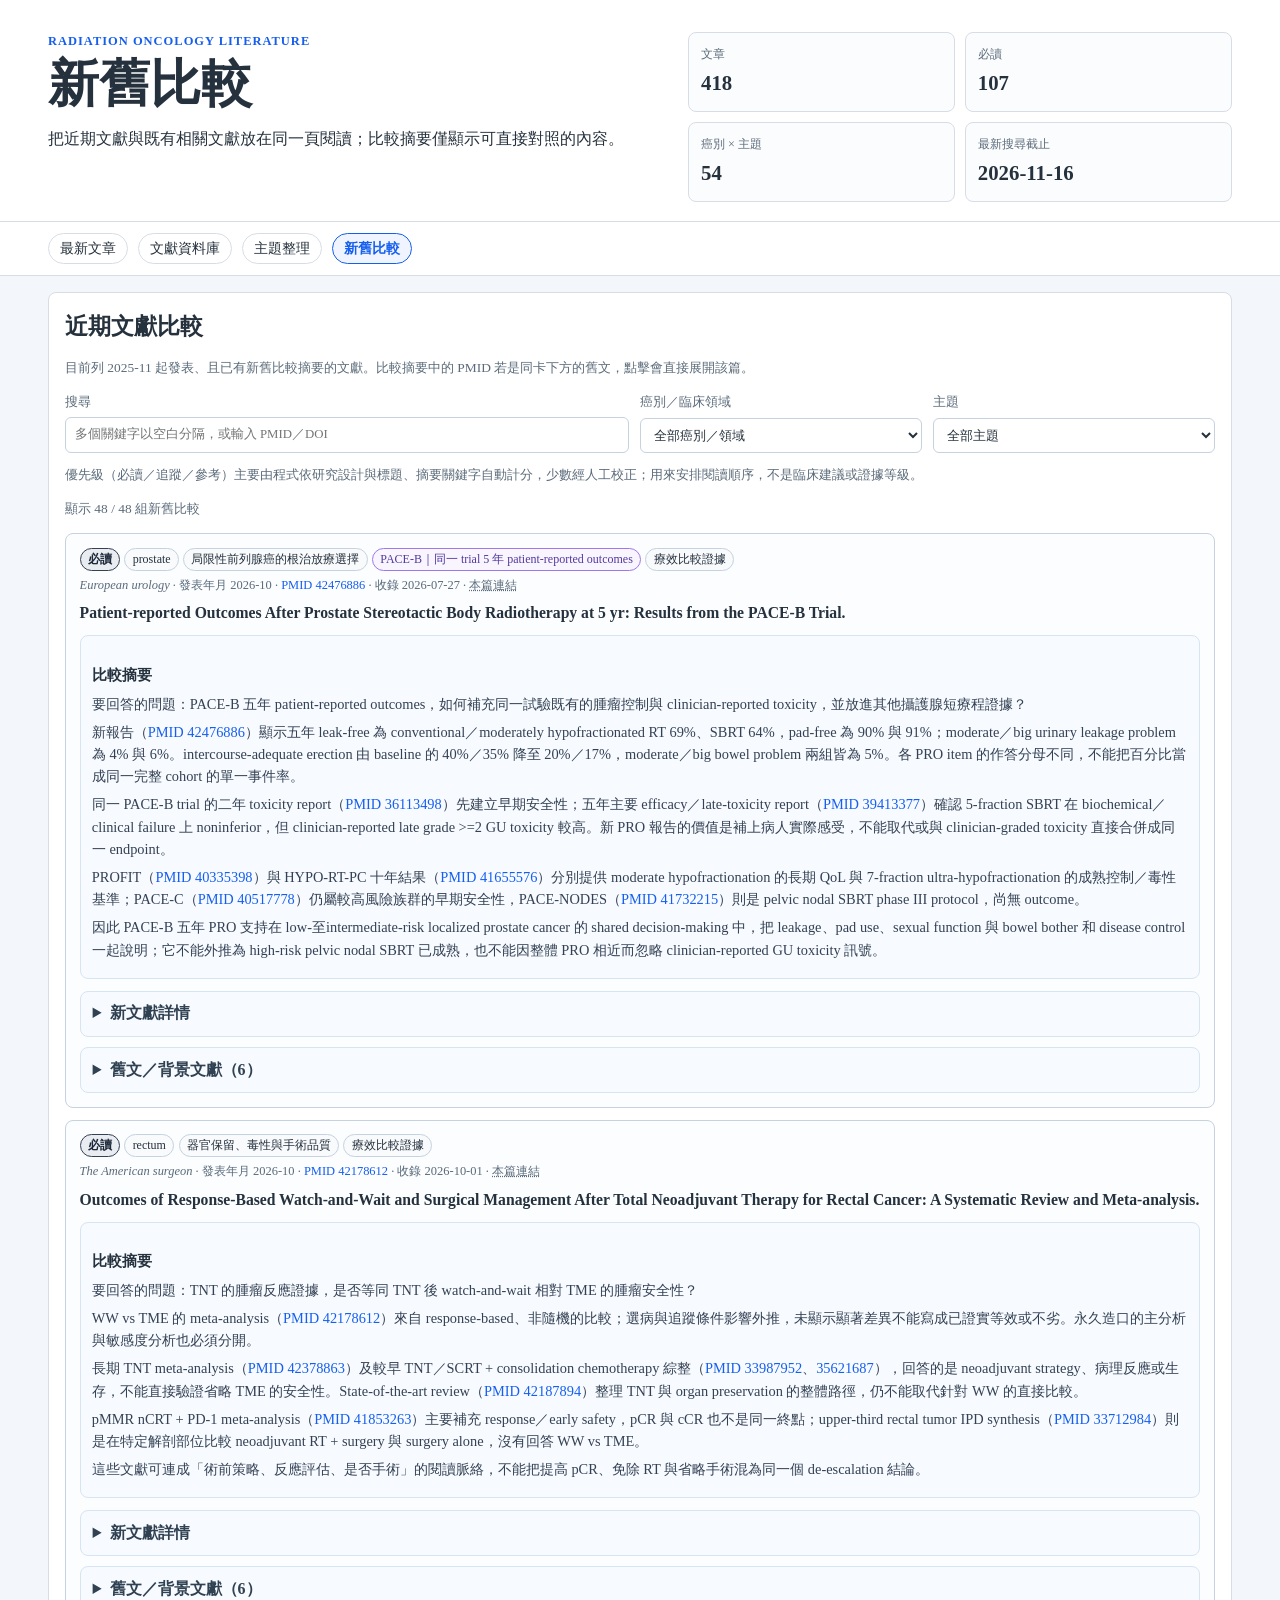
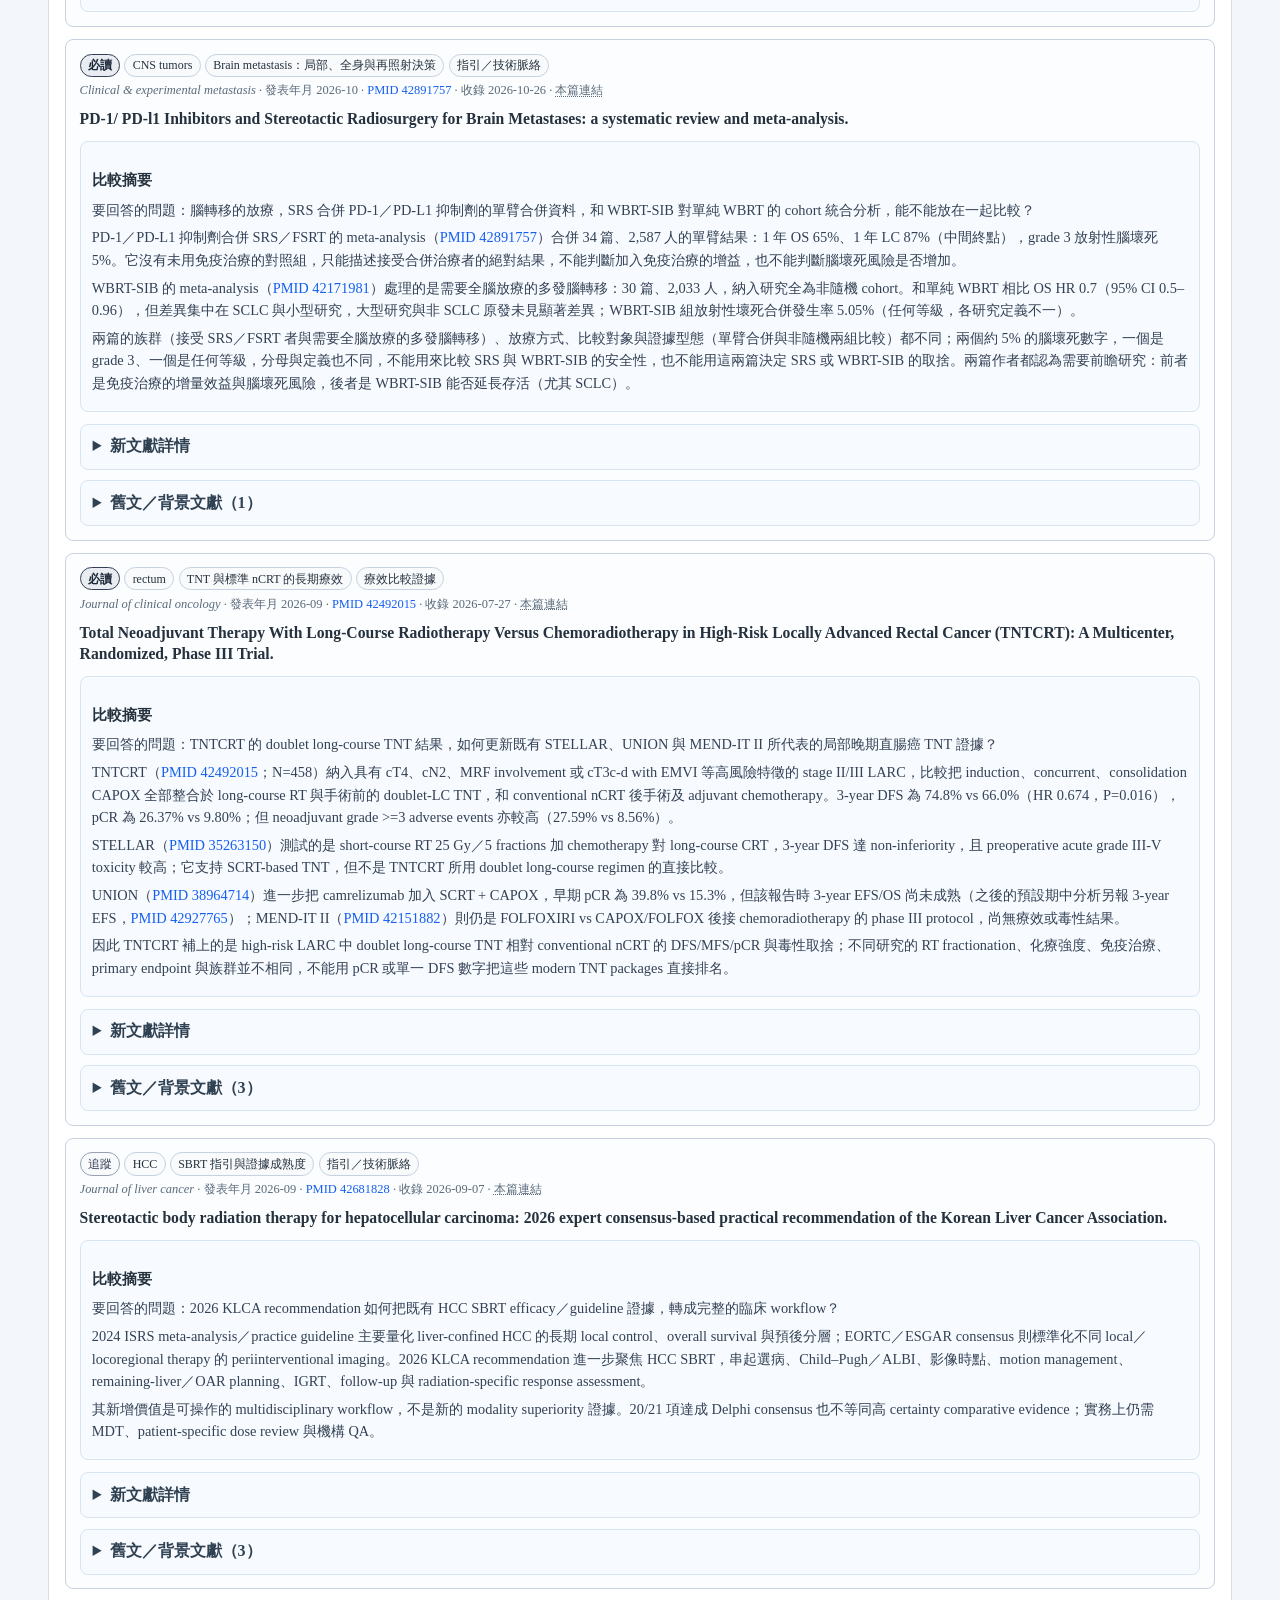
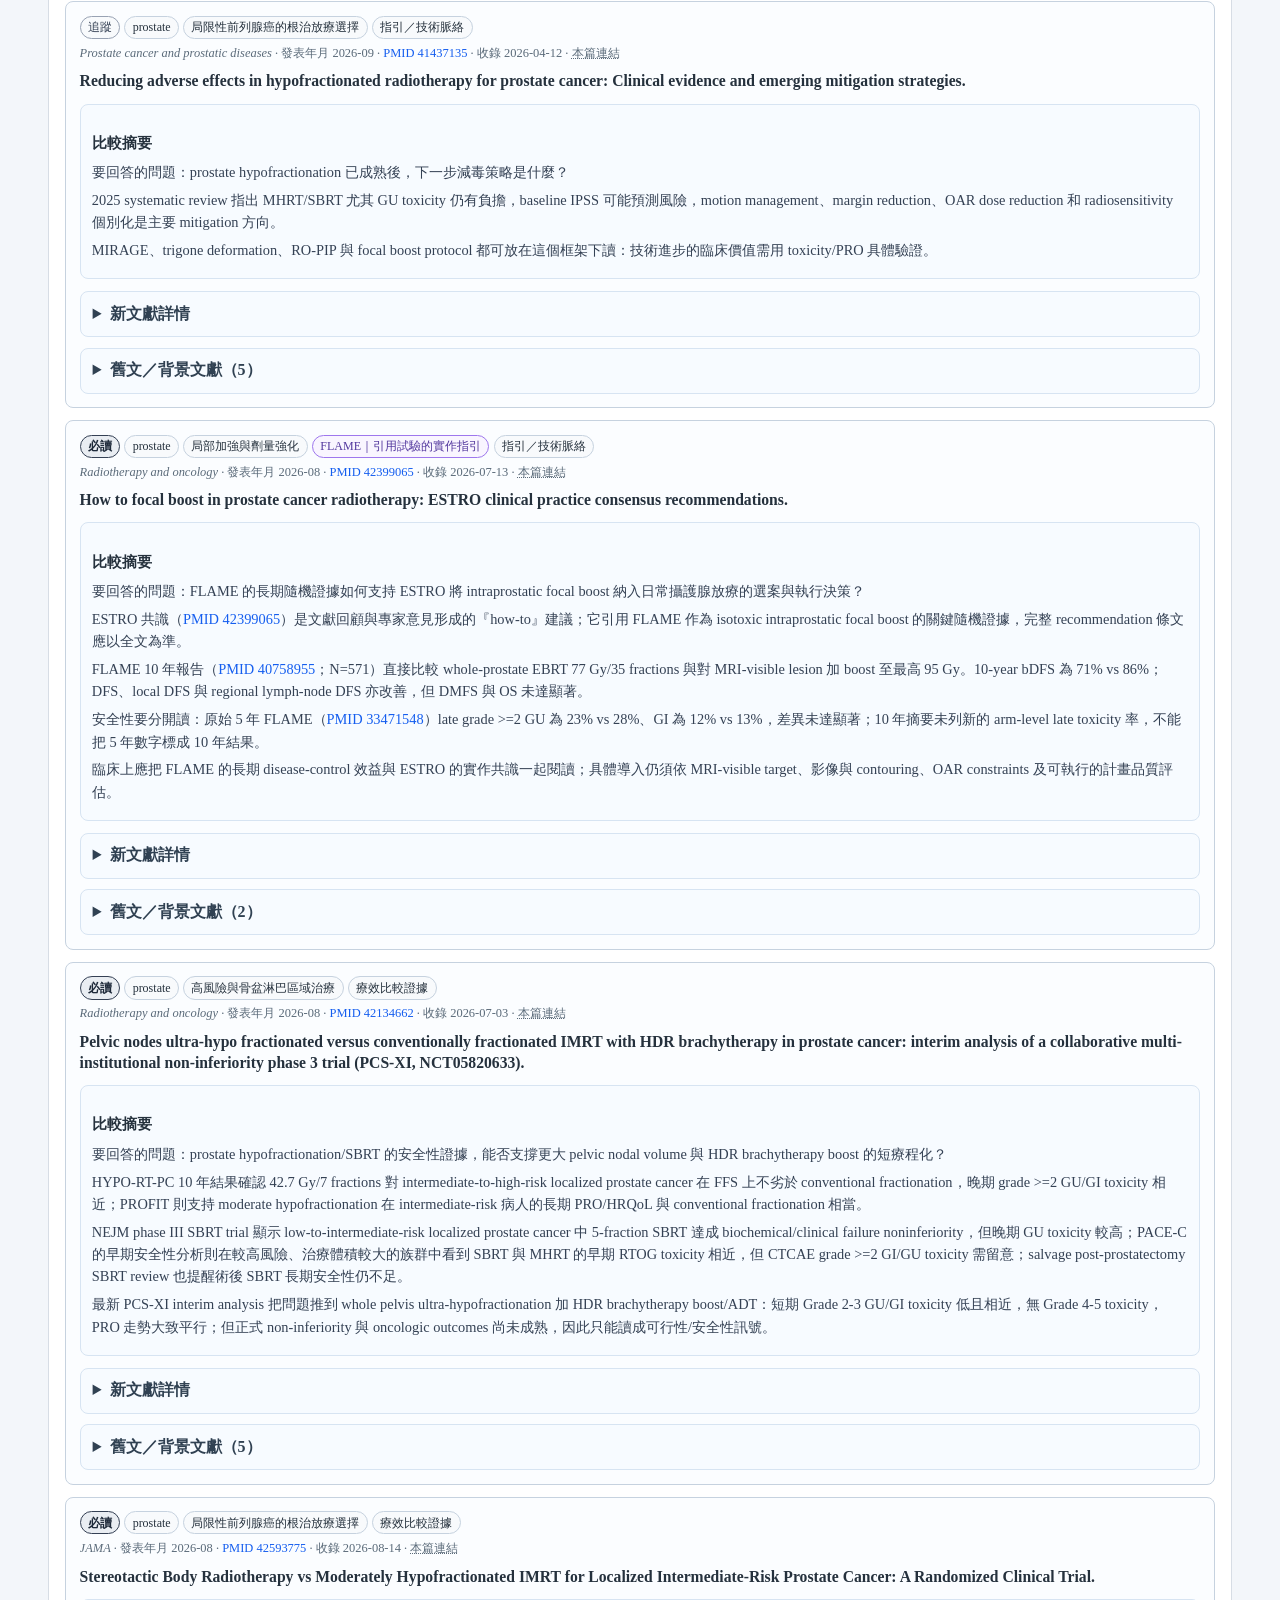
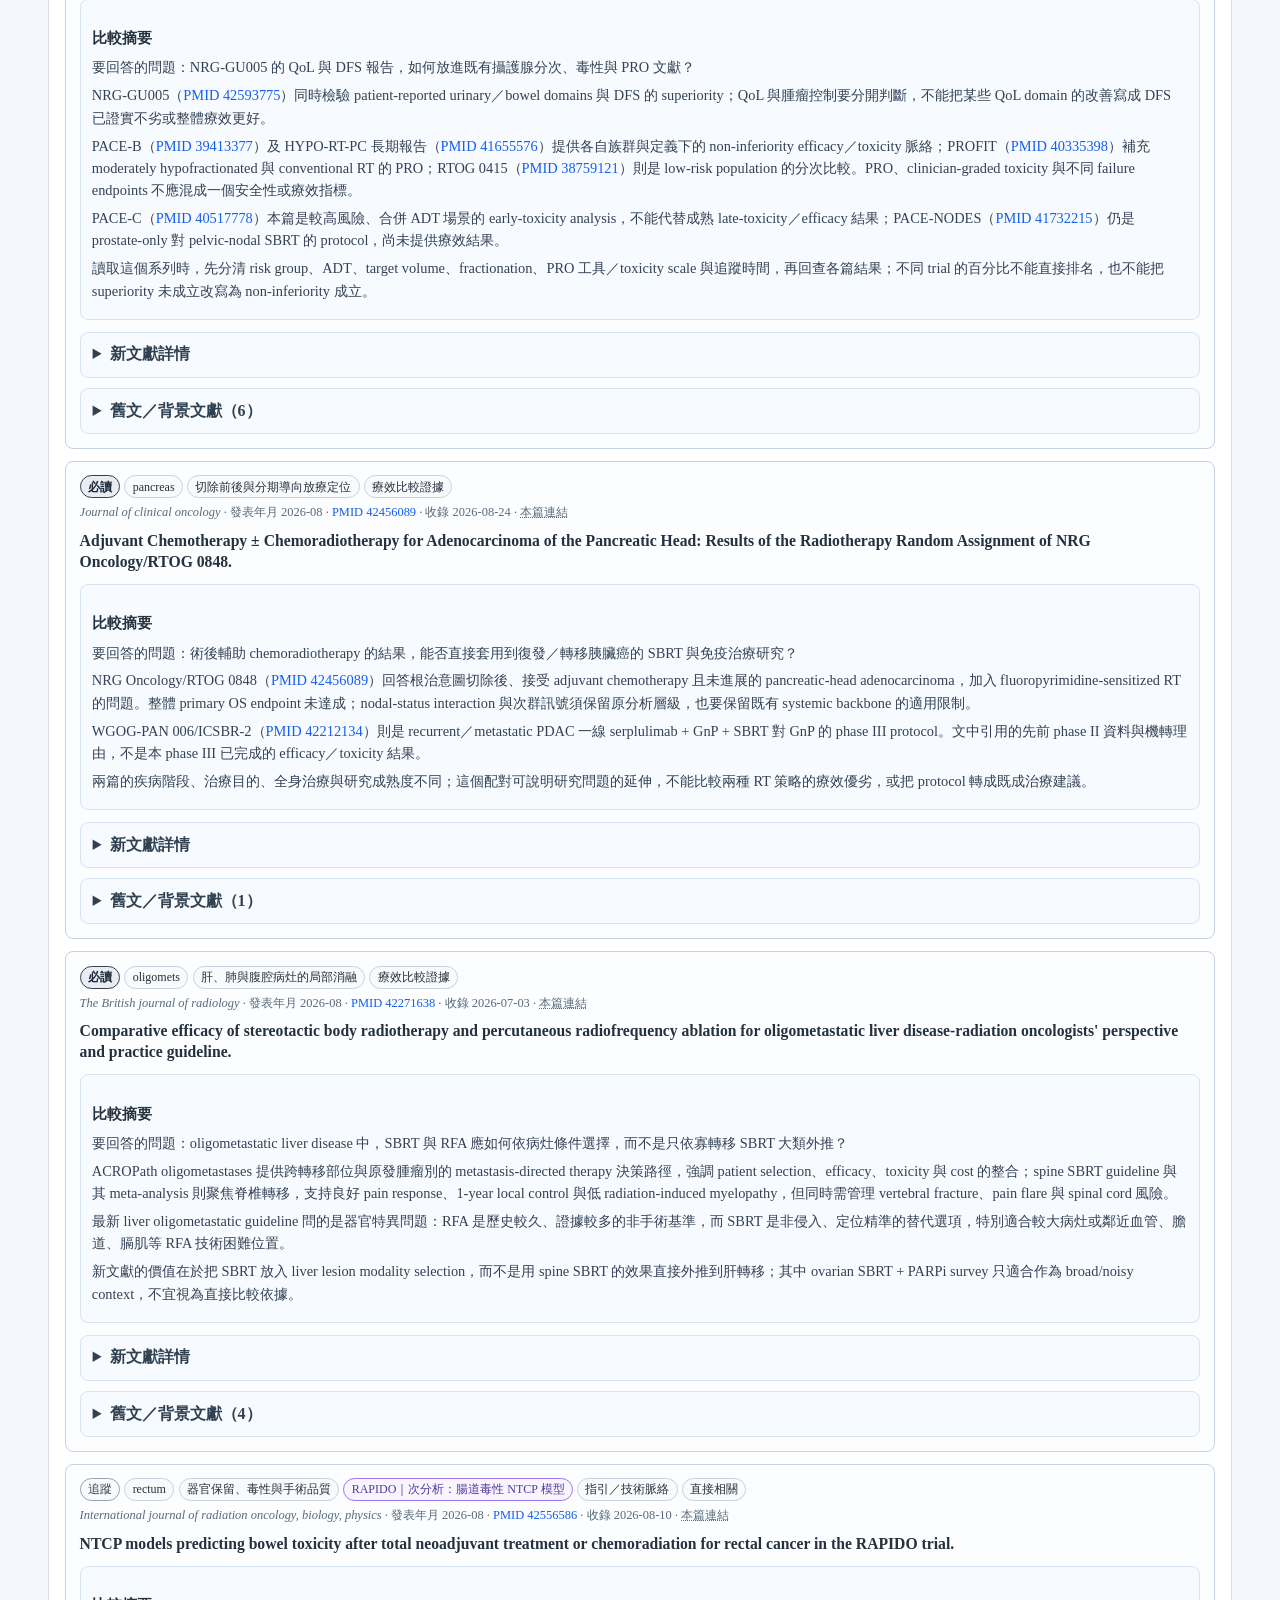
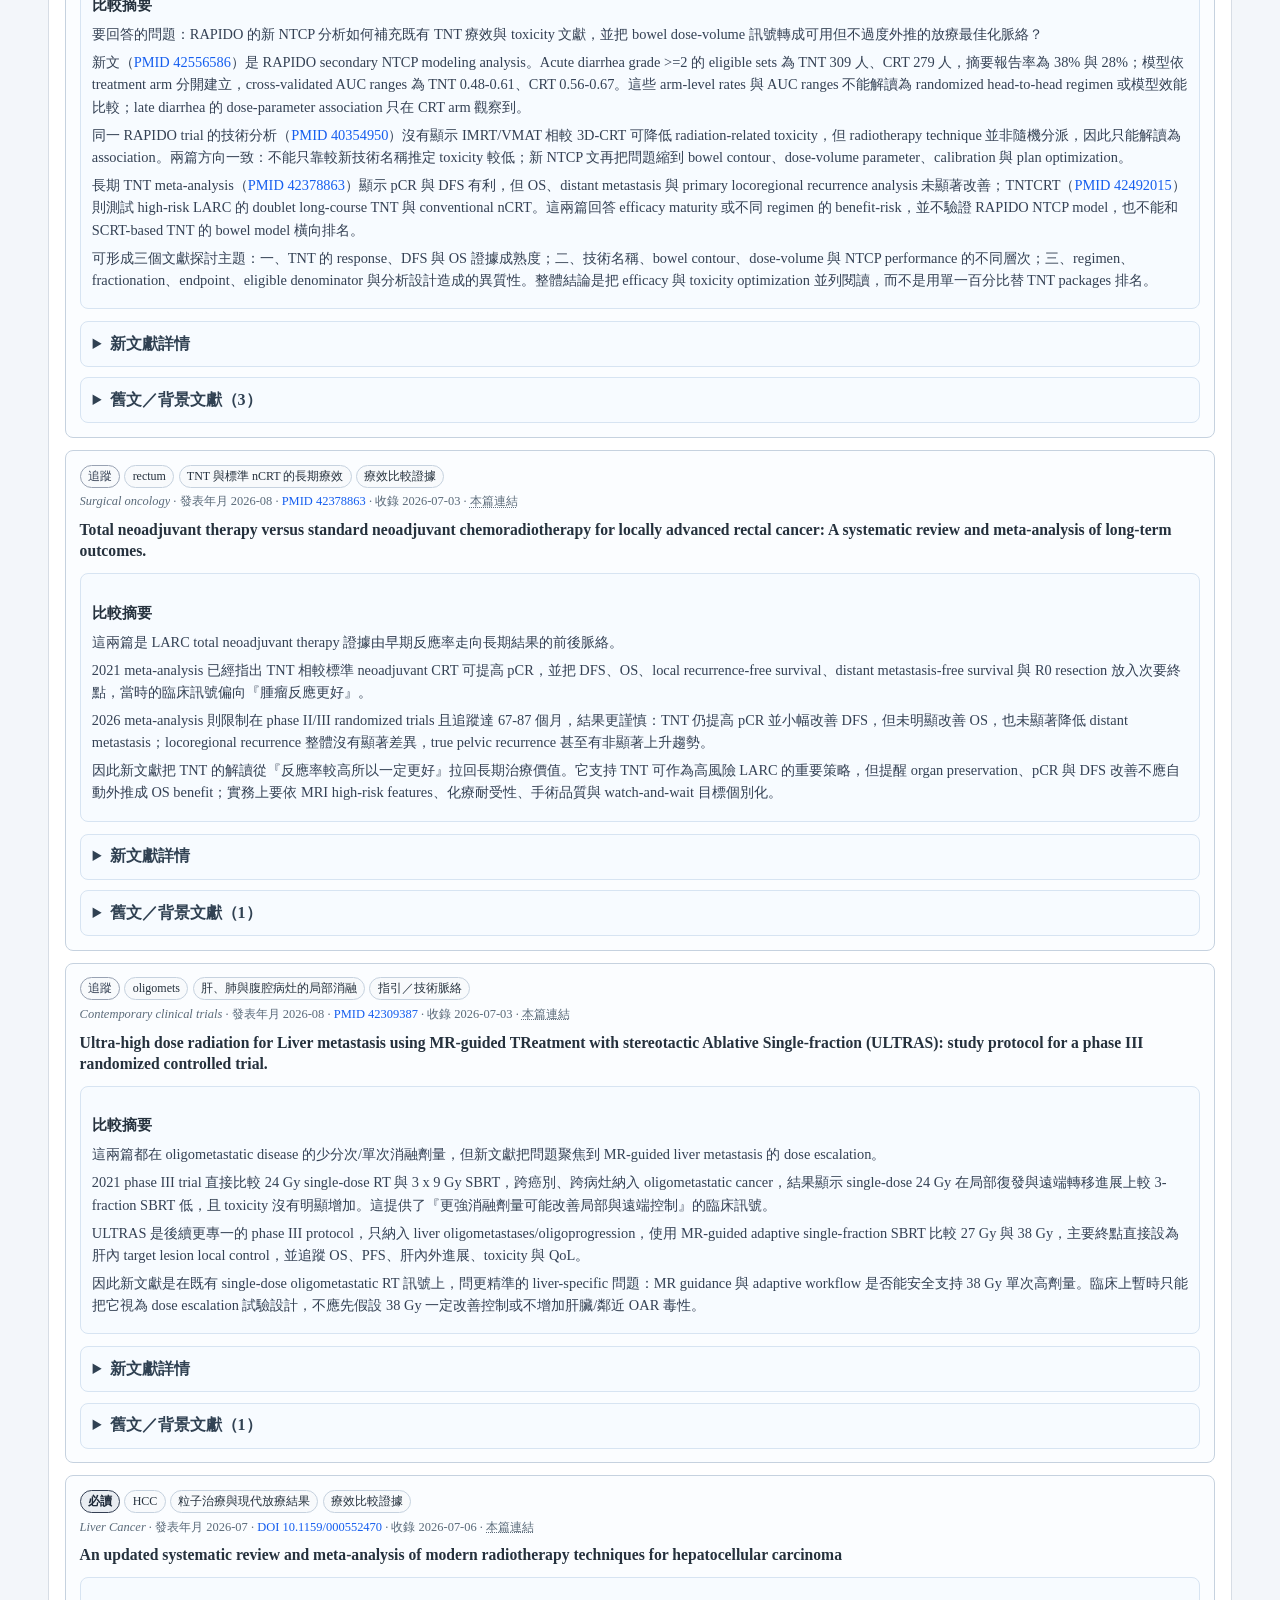
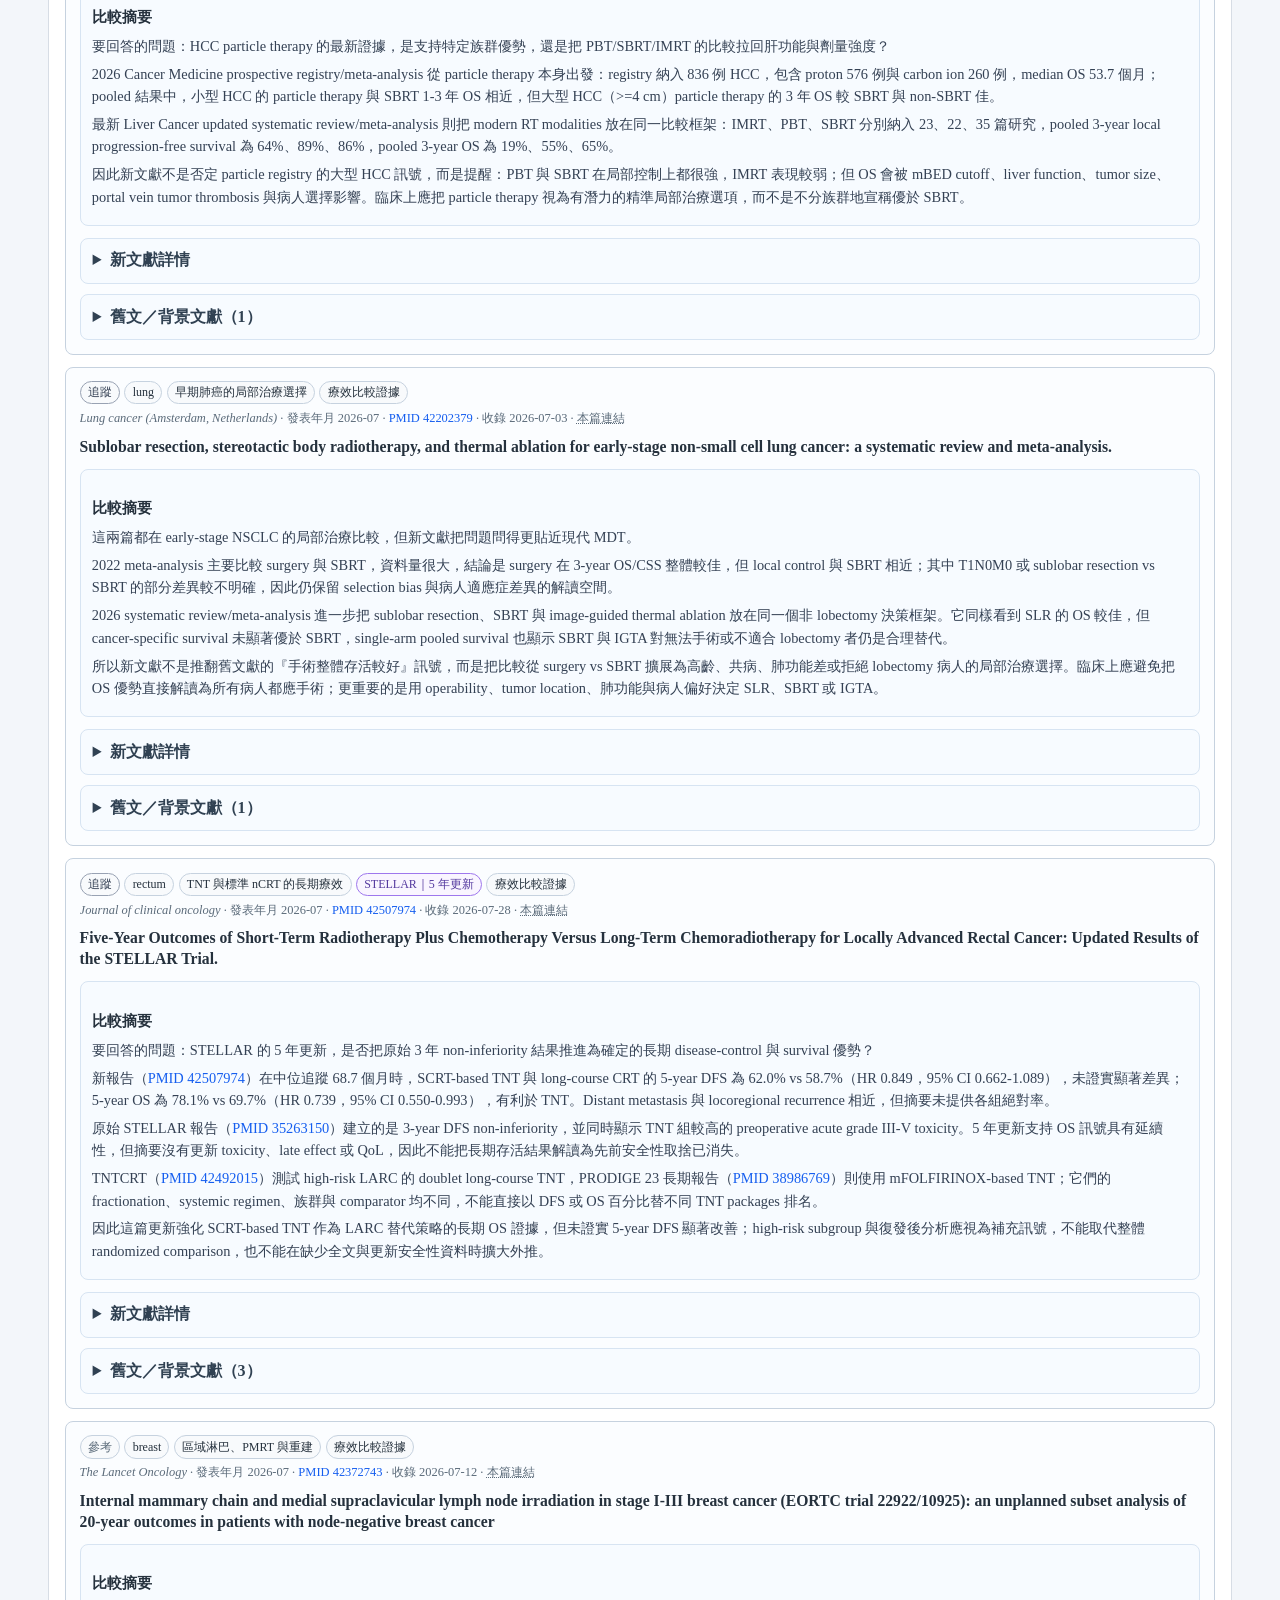
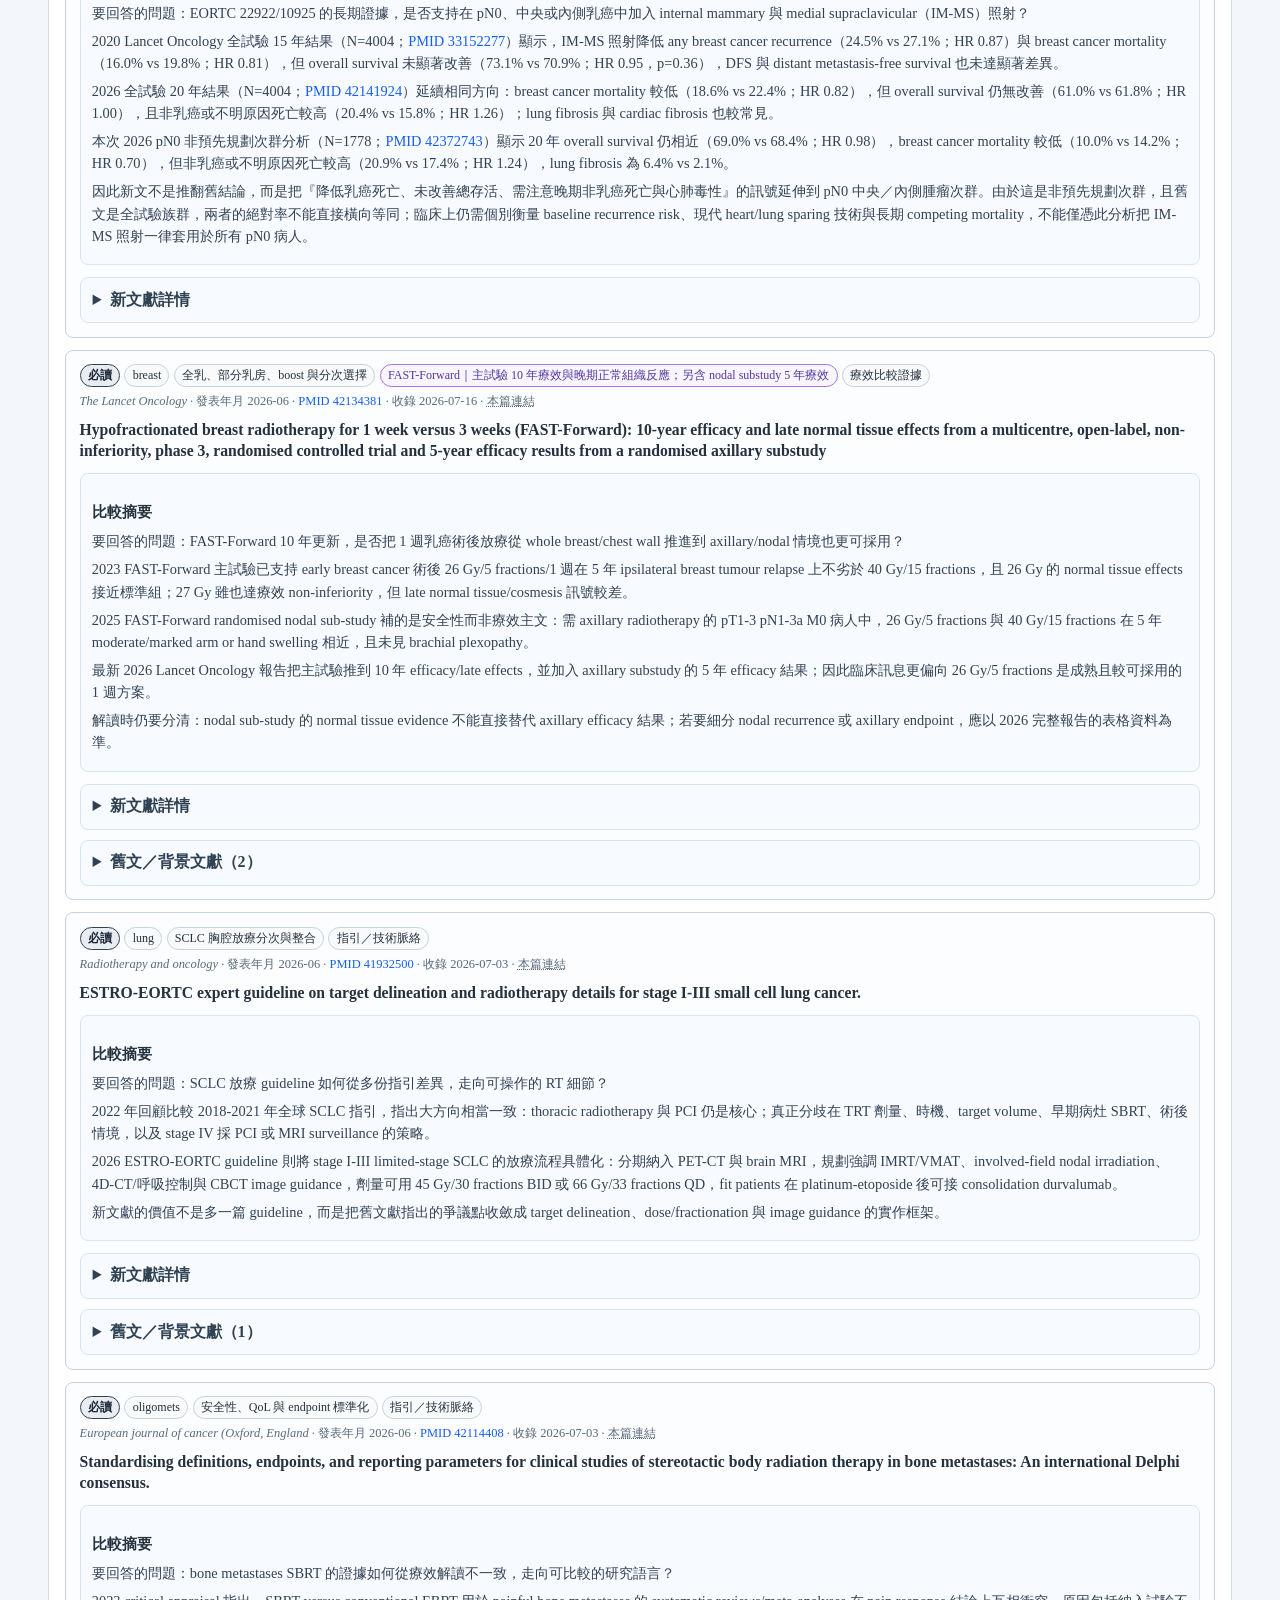
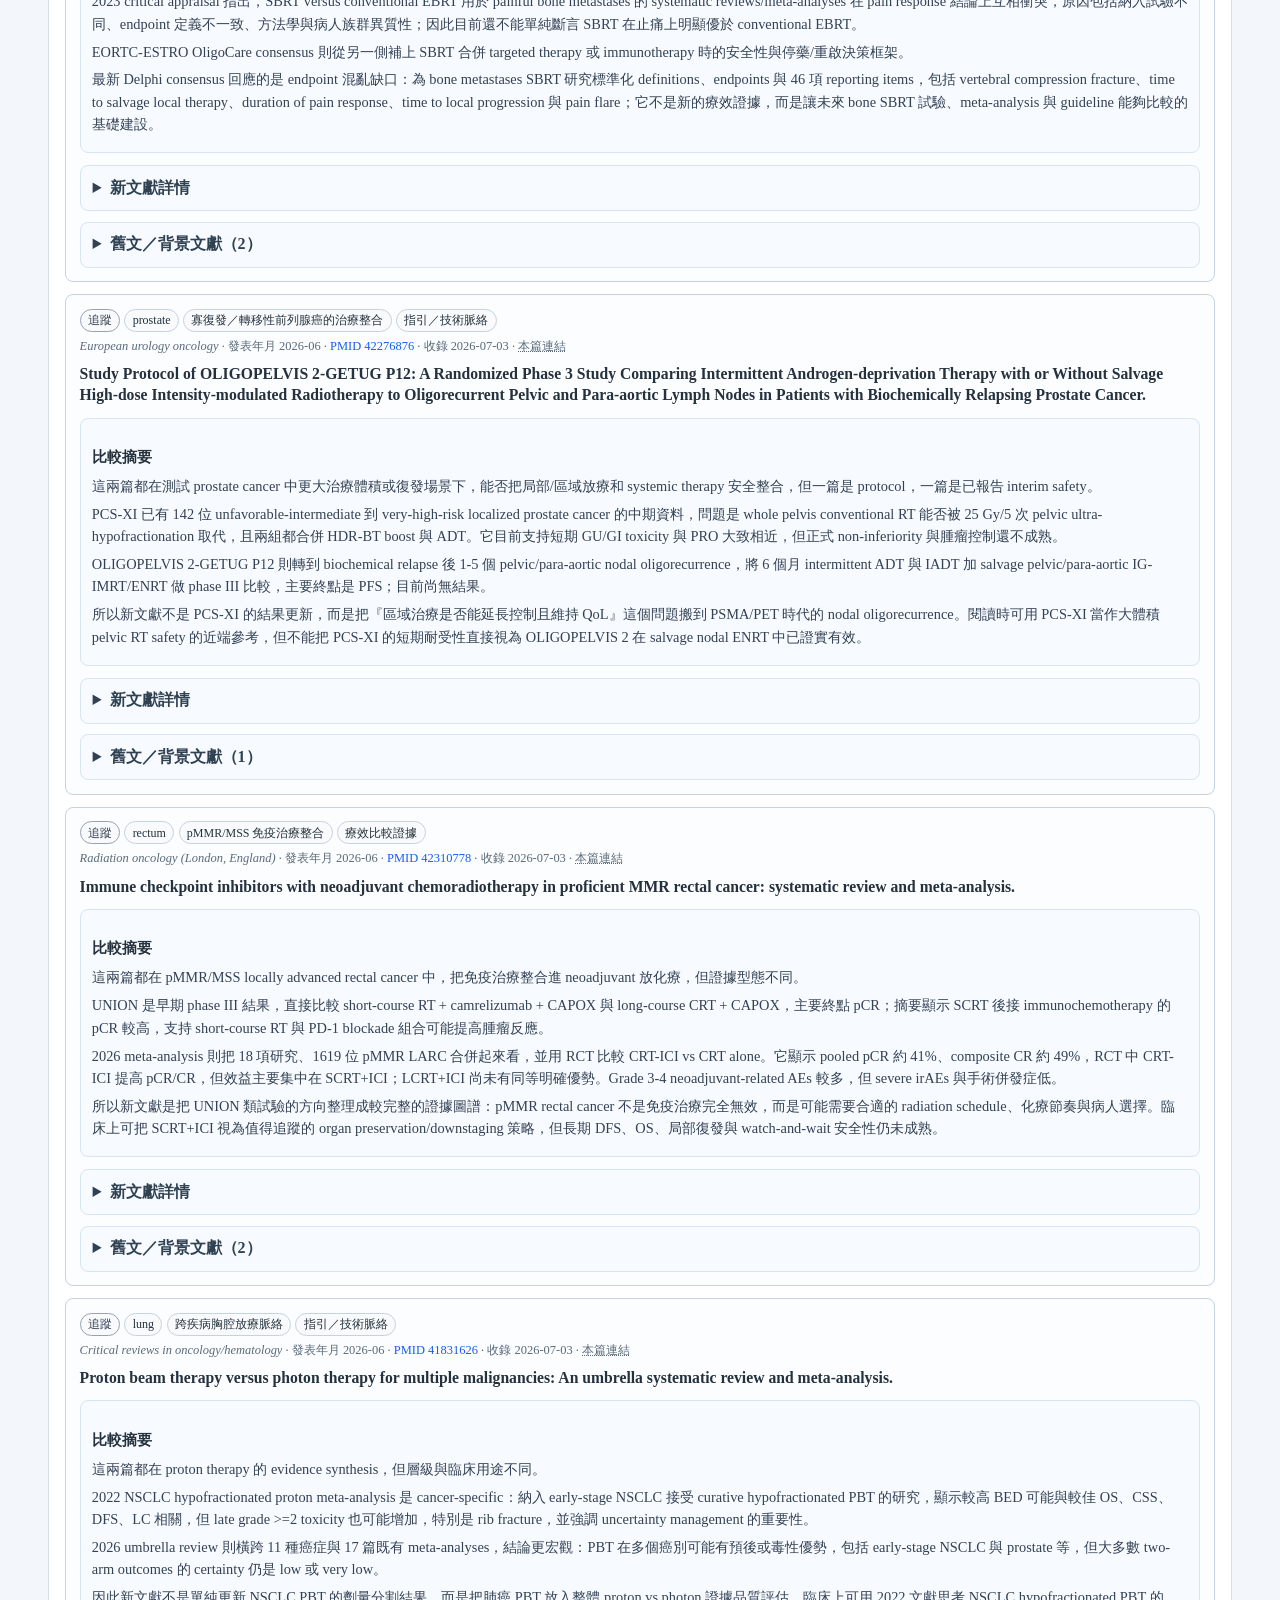
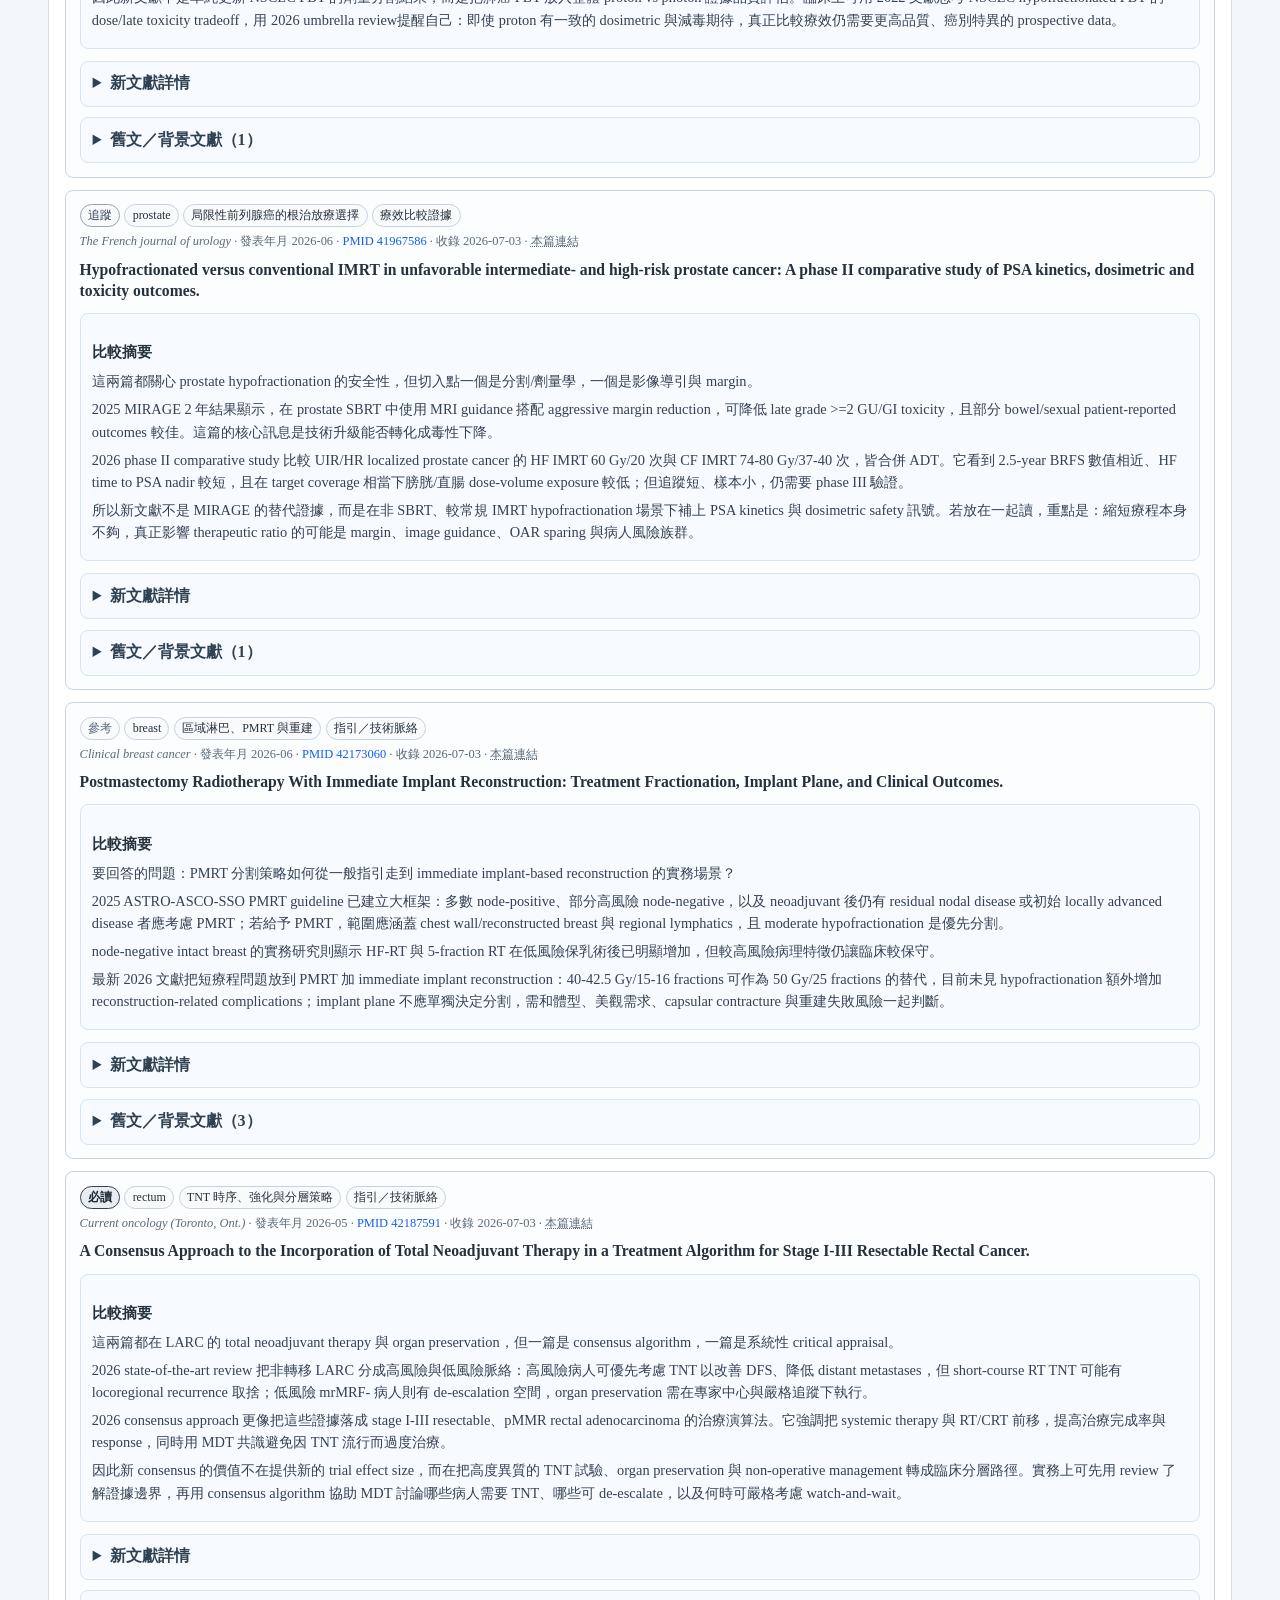
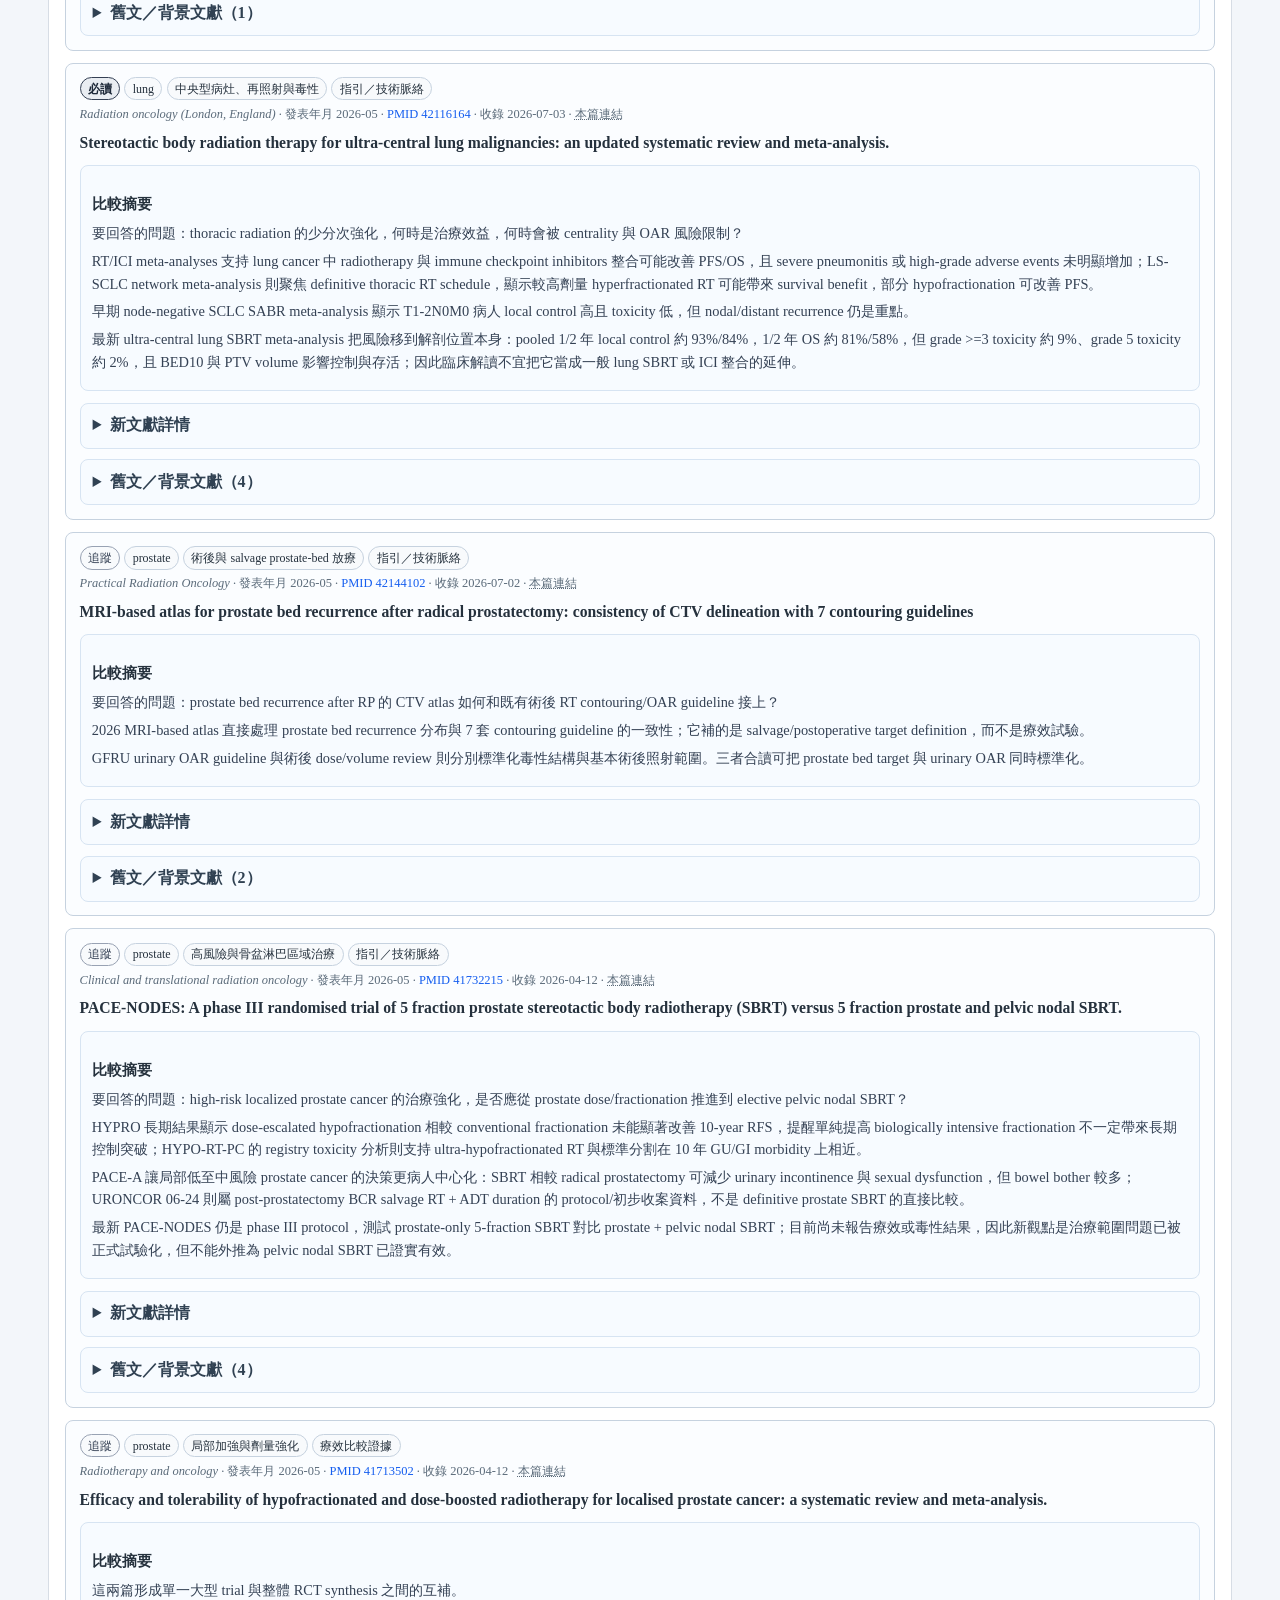
==== commit fcbb2d61: "Publish literature static site 2026-11-18" ====
--- a/compare.html
+++ b/compare.html
@@ -5,7 +5,7 @@
   <meta name="viewport" content="width=device-width, initial-scale=1">
   <title>新舊比較 | Literature Intelligence</title>
   <link rel="stylesheet" href="assets/site.css?v=154242693cce">
-  <script type="application/json" id="site-data">{"generatedAt": "2026-11-09T07:26:11+00:00", "latestDigestEnd": "2026-11-09", "articleCount": 416, "page": "compare"}</script>
+  <script type="application/json" id="site-data">{"generatedAt": "2026-11-18T00:19:27+00:00", "latestDigestEnd": "2026-11-16", "articleCount": 418, "page": "compare"}</script>
 </head>
 <body>
   <a class="skip-link" href="#main-content">跳至主要內容</a>
@@ -17,10 +17,10 @@
     </div>
     
     <dl class="metrics">
-      <div><dt>文章</dt><dd>416</dd></div>
+      <div><dt>文章</dt><dd>418</dd></div>
       <div><dt>必讀</dt><dd>107</dd></div>
       <div><dt>癌別 × 主題</dt><dd>54</dd></div>
-      <div><dt>最新搜尋截止</dt><dd>2026-11-09</dd></div>
+      <div><dt>最新搜尋截止</dt><dd>2026-11-16</dd></div>
     </dl>
     
   </header>
@@ -32,7 +32,7 @@
     <section class="panel">
       <h2>近期文獻比較</h2>
       <p class="caption">目前列 2025-11 起發表、且已有新舊比較摘要的文獻。比較摘要中的 PMID 若是同卡下方的舊文，點擊會直接展開該篇。</p>
-      <button type="button" class="filter-toggle" aria-expanded="false" aria-controls="filterControls">篩選與排序</button><div id="filterControls" class="filters filter-panel" data-filter-target="#comparisonCards" data-filter-items=".filter-item"><label>搜尋 <input id="searchBox" class="filter-search" type="search" placeholder="多個關鍵字以空白分隔，或輸入 PMID／DOI"></label><label>癌別／臨床領域 <select id="cancerFilter" class="filter-cancer"><option value="">全部癌別／領域</option><option value="CNS tumors">CNS tumors</option><option value="HCC">HCC</option><option value="breast">breast</option><option value="esophageal">esophageal</option><option value="head and neck">head and neck</option><option value="lung">lung</option><option value="oligomets">oligomets</option><option value="pancreas">pancreas</option><option value="prostate">prostate</option><option value="rectum">rectum</option></select></label><label>主題 <select id="themeFilter" class="filter-theme"><option value="">全部主題</option><option value="Advanced imaging：診斷與治療反應">Advanced imaging：診斷與治療反應</option><option value="Brain metastasis：局部、全身與再照射決策">Brain metastasis：局部、全身與再照射決策</option><option value="Planning、QA、擺位與實施">Planning、QA、擺位與實施</option><option value="SBRT 指引與證據成熟度">SBRT 指引與證據成熟度</option><option value="SCLC 胸腔放療分次與整合">SCLC 胸腔放療分次與整合</option><option value="TNT 時序、強化與分層策略">TNT 時序、強化與分層策略</option><option value="TNT 與標準 nCRT 的長期療效">TNT 與標準 nCRT 的長期療效</option><option value="pMMR/MSS 免疫治療整合">pMMR/MSS 免疫治療整合</option><option value="中央型病灶、再照射與毒性">中央型病灶、再照射與毒性</option><option value="全乳、部分乳房、boost 與分次選擇">全乳、部分乳房、boost 與分次選擇</option><option value="切除前後與分期導向放療定位">切除前後與分期導向放療定位</option><option value="區域淋巴、PMRT 與重建">區域淋巴、PMRT 與重建</option><option value="器官保留、毒性與手術品質">器官保留、毒性與手術品質</option><option value="安全性、QoL 與 endpoint 標準化">安全性、QoL 與 endpoint 標準化</option><option value="寡復發／轉移性前列腺癌的治療整合">寡復發／轉移性前列腺癌的治療整合</option><option value="局部加強與劑量強化">局部加強與劑量強化</option><option value="局限性前列腺癌的根治放療選擇">局限性前列腺癌的根治放療選擇</option><option value="影像、功能肝保護與技術規劃">影像、功能肝保護與技術規劃</option><option value="復發／轉移 PDAC 的放射免疫化療整合">復發／轉移 PDAC 的放射免疫化療整合</option><option value="放療與免疫治療整合">放療與免疫治療整合</option><option value="早期肺癌的局部治療選擇">早期肺癌的局部治療選擇</option><option value="癌別特異 MDT 與全身治療整合">癌別特異 MDT 與全身治療整合</option><option value="粒子治療與現代放療結果">粒子治療與現代放療結果</option><option value="肝、肺與腹腔病灶的局部消融">肝、肺與腹腔病灶的局部消融</option><option value="術後與 salvage prostate-bed 放療">術後與 salvage prostate-bed 放療</option><option value="跨疾病胸腔放療脈絡">跨疾病胸腔放療脈絡</option><option value="骨與脊椎 SBRT：控制、安全與追蹤">骨與脊椎 SBRT：控制、安全與追蹤</option><option value="高風險與骨盆淋巴區域治療">高風險與骨盆淋巴區域治療</option></select></label></div><p class="caption filter-note">優先級（必讀／追蹤／參考）主要由程式依研究設計與標題、摘要關鍵字自動計分，少數經人工校正；用來安排閱讀順序，不是臨床建議或證據等級。</p><p class="caption" role="status" aria-live="polite" aria-atomic="true">顯示 <span id="visibleCount" class="visible-count">48</span> / 48 組新舊比較</p><p id="emptyState" class="muted hidden">沒有符合目前篩選條件的項目。</p>
+      <button type="button" class="filter-toggle" aria-expanded="false" aria-controls="filterControls">篩選與排序</button><div id="filterControls" class="filters filter-panel" data-filter-target="#comparisonCards" data-filter-items=".filter-item"><label>搜尋 <input id="searchBox" class="filter-search" type="search" placeholder="多個關鍵字以空白分隔，或輸入 PMID／DOI"></label><label>癌別／臨床領域 <select id="cancerFilter" class="filter-cancer"><option value="">全部癌別／領域</option><option value="CNS tumors">CNS tumors</option><option value="HCC">HCC</option><option value="breast">breast</option><option value="endometrial">endometrial</option><option value="esophageal">esophageal</option><option value="head and neck">head and neck</option><option value="lung">lung</option><option value="oligomets">oligomets</option><option value="pancreas">pancreas</option><option value="prostate">prostate</option><option value="rectum">rectum</option></select></label><label>主題 <select id="themeFilter" class="filter-theme"><option value="">全部主題</option><option value="Advanced imaging：診斷與治療反應">Advanced imaging：診斷與治療反應</option><option value="Brain metastasis：局部、全身與再照射決策">Brain metastasis：局部、全身與再照射決策</option><option value="Planning、QA、擺位與實施">Planning、QA、擺位與實施</option><option value="SBRT 指引與證據成熟度">SBRT 指引與證據成熟度</option><option value="SCLC 胸腔放療分次與整合">SCLC 胸腔放療分次與整合</option><option value="TNT 時序、強化與分層策略">TNT 時序、強化與分層策略</option><option value="TNT 與標準 nCRT 的長期療效">TNT 與標準 nCRT 的長期療效</option><option value="pMMR/MSS 免疫治療整合">pMMR/MSS 免疫治療整合</option><option value="中央型病灶、再照射與毒性">中央型病灶、再照射與毒性</option><option value="全乳、部分乳房、boost 與分次選擇">全乳、部分乳房、boost 與分次選擇</option><option value="切除前後與分期導向放療定位">切除前後與分期導向放療定位</option><option value="區域淋巴、PMRT 與重建">區域淋巴、PMRT 與重建</option><option value="器官保留、毒性與手術品質">器官保留、毒性與手術品質</option><option value="安全性、QoL 與 endpoint 標準化">安全性、QoL 與 endpoint 標準化</option><option value="寡復發／轉移性前列腺癌的治療整合">寡復發／轉移性前列腺癌的治療整合</option><option value="局部加強與劑量強化">局部加強與劑量強化</option><option value="局限性前列腺癌的根治放療選擇">局限性前列腺癌的根治放療選擇</option><option value="影像、功能肝保護與技術規劃">影像、功能肝保護與技術規劃</option><option value="復發／轉移 PDAC 的放射免疫化療整合">復發／轉移 PDAC 的放射免疫化療整合</option><option value="放療與免疫治療整合">放療與免疫治療整合</option><option value="早期肺癌的局部治療選擇">早期肺癌的局部治療選擇</option><option value="癌別特異 MDT 與全身治療整合">癌別特異 MDT 與全身治療整合</option><option value="粒子治療與現代放療結果">粒子治療與現代放療結果</option><option value="肝、肺與腹腔病灶的局部消融">肝、肺與腹腔病灶的局部消融</option><option value="術後與 salvage prostate-bed 放療">術後與 salvage prostate-bed 放療</option><option value="跨疾病胸腔放療脈絡">跨疾病胸腔放療脈絡</option><option value="骨與脊椎 SBRT：控制、安全與追蹤">骨與脊椎 SBRT：控制、安全與追蹤</option><option value="高風險與骨盆淋巴區域治療">高風險與骨盆淋巴區域治療</option></select></label></div><p class="caption filter-note">優先級（必讀／追蹤／參考）主要由程式依研究設計與標題、摘要關鍵字自動計分，少數經人工校正；用來安排閱讀順序，不是臨床建議或證據等級。</p><p class="caption" role="status" aria-live="polite" aria-atomic="true">顯示 <span id="visibleCount" class="visible-count">48</span> / 48 組新舊比較</p><p id="emptyState" class="muted hidden">沒有符合目前篩選條件的項目。</p>
       <div id="comparisonCards" class="article-list"><article class="article-card comparison-card filter-item" id="pmid-42476886" data-cancer="prostate" data-theme="局限性前列腺癌的根治放療選擇" data-priority="must read" data-study="試驗次分析／後續追蹤" data-manual="" data-search="patient-reported outcomes after prostate stereotactic body radiotherapy at 5 yr: results from the pace-b trial. we present 5-yr proms from the phase 3, international pace-b trial, which randomised men with localised prostate cancer to stereotactic body radiotherapy (sbrt) or conventionally fractionated radiotherapy (crt). leak-free rates were 64% (164/258) for sbrt and 69% (172/249) for crt, pad-free rates were 91% (233/257) for sbrt and 90% (225/250) for crt, and moderate or big urinary leakage problems were reported by only 6% (15/250) for sbrt and 4% (9/244) for crt. prostate 局限性前列腺癌的根治放療選擇 療效比較證據  試驗次分析／後續追蹤 must read 必讀 european urology 42476886 10.1016/j.eururo.2026.05.034 要回答的問題：pace-b 五年 patient-reported outcomes，如何補充同一試驗既有的腫瘤控制與 clinician-reported toxicity，並放進其他攝護腺短療程證據？
 
 新報告（pmid 42476886）顯示五年 leak-free 為 conventional／moderately hypofractionated rt 69%、sbrt 64%，pad-free 為 90% 與 91%；moderate／big urinary leakage problem 為 4% 與 6%。intercourse-adequate erection 由 baseline 的 40%／35% 降至 20%／17%，moderate／big bowel problem 兩組皆為 5%。各 pro item 的作答分母不同，不能把百分比當成同一完整 cohort 的單一事件率。
@@ -49,13 +49,13 @@
 
 pmmr ncrt + pd-1 meta-analysis（pmid 41853263）主要補充 response／early safety，pcr 與 ccr 也不是同一終點；upper-third rectal tumor ipd synthesis（pmid 33712984）則是在特定解剖部位比較 neoadjuvant rt + surgery 與 surgery alone，沒有回答 ww vs tme。
 
-這些文獻可連成「術前策略、反應評估、是否手術」的閱讀脈絡，不能把提高 pcr、免除 rt 與省略手術混為同一個 de-escalation 結論。" data-pmid="42178612" data-doi="10.1177/00031348261455078" data-published="2026-10" data-added="2026-10-01" data-rank="0" data-pmids="42178612 42378863 42187894 41853263 35621687 33987952 33712984"><div class="article-meta"><span class="tag tag-must">必讀</span> <span class="tag">rectum</span> <span class="tag">器官保留、毒性與手術品質</span> <span class="tag">療效比較證據</span></div><div class="article-source"><span class="meta-journal" title="The American surgeon">The American surgeon</span> · <span>發表年月 2026-10</span> · <span><a href="https://pubmed.ncbi.nlm.nih.gov/42178612/">PMID 42178612</a></span> · <span>收錄 2026-10-01</span> · <a class="permalink" href="database.html#pmid-42178612">本篇連結</a></div><h3>Outcomes of Response-Based Watch-and-Wait and Surgical Management After Total Neoadjuvant Therapy for Rectal Cancer: A Systematic Review and Meta-analysis.</h3><div class="context-block"><h4>比較摘要</h4><p>要回答的問題：TNT 的腫瘤反應證據，是否等同 TNT 後 watch-and-wait 相對 TME 的腫瘤安全性？</p><p>WW vs TME 的 meta-analysis（<a href="https://pubmed.ncbi.nlm.nih.gov/42178612/">PMID 42178612</a>）來自 response-based、非隨機的比較；選病與追蹤條件影響外推，未顯示顯著差異不能寫成已證實等效或不劣。永久造口的主分析與敏感度分析也必須分開。</p><p>長期 TNT meta-analysis（<a href="#cmp-42178612-rel-42378863" data-reveal>PMID 42378863</a>）及較早 TNT／SCRT + consolidation chemotherapy 綜整（<a href="#cmp-42178612-rel-33987952" data-reveal>PMID 33987952</a>、<a href="#cmp-42178612-rel-35621687" data-reveal>35621687</a>），回答的是 neoadjuvant strategy、病理反應或生存，不能直接驗證省略 TME 的安全性。State-of-the-art review（<a href="#cmp-42178612-rel-42187894" data-reveal>PMID 42187894</a>）整理 TNT 與 organ preservation 的整體路徑，仍不能取代針對 WW 的直接比較。</p><p>pMMR nCRT + PD-1 meta-analysis（<a href="#cmp-42178612-rel-41853263" data-reveal>PMID 41853263</a>）主要補充 response／early safety，pCR 與 cCR 也不是同一終點；upper-third rectal tumor IPD synthesis（<a href="#cmp-42178612-rel-33712984" data-reveal>PMID 33712984</a>）則是在特定解剖部位比較 neoadjuvant RT + surgery 與 surgery alone，沒有回答 WW vs TME。</p><p>這些文獻可連成「術前策略、反應評估、是否手術」的閱讀脈絡，不能把提高 pCR、免除 RT 與省略手術混為同一個 de-escalation 結論。</p></div><details><summary>新文獻詳情</summary><div class="detail-panel"><div class="clinical-block"><h4>臨床比較表</h4><h5>收案對象</h5><div class="table-wrap"><table class="clinical-population-table"><caption class="visually-hidden">臨床比較表收案對象</caption><thead><tr><th>整體收案對象</th></tr></thead><tbody><tr><td>TNT 後 response-based management 的局部進展直腸癌；6 observational comparative studies／793 人。WW 與 TME 各組樣本數摘要未提供；非隨機比較。</td></tr></tbody></table></div><h5>Arm 比較</h5><div class="table-wrap"><table class="clinical-table"><caption class="visually-hidden">臨床治療組比較</caption><thead><tr><th>比較項目</th><th>Arm 1 / 對照</th><th>Arm 2 / 實驗</th><th>補充重點</th></tr></thead><tbody><tr><td data-label="比較項目">管理策略</td><td data-label="Arm 1 / 對照">TME，TNT 後手術。</td><td data-label="Arm 2 / 實驗">Watch-and-wait，TNT 後依反應選案。</td><td data-label="補充重點">非隨機分派；response selection 與嚴格追蹤細節需全文；single primary endpoint 未明示。</td></tr><tr><td data-label="比較項目">局部復發／遠端轉移</td><td data-label="Arm 1 / 對照">兩項絕對事件率未提供。</td><td data-label="Arm 2 / 實驗">兩項絕對事件率未提供。</td><td data-label="補充重點">WW 相對 TME：local recurrence OR 1.36（95% CI 0.07–26.17；I² 80%）；distant metastases OR 0.62（0.29–1.33；I² 49%）。</td></tr><tr><td data-label="比較項目">DFS／OS</td><td data-label="Arm 1 / 對照">獨立絕對率未提供。</td><td data-label="Arm 2 / 實驗">獨立絕對率未提供。</td><td data-label="補充重點">5 年 DFS HR 0.97（95% CI 0.71–1.31）；OS HR 1.03（0.81–1.30）。摘要未明示 OS 的共同分析時點；不能將陰性結果標成已證實等效。</td></tr><tr><td data-label="比較項目">永久造口</td><td data-label="Arm 1 / 對照">絕對造口率未提供。</td><td data-label="Arm 2 / 實驗">絕對造口率未提供。</td><td data-label="補充重點">主分析 OR 0.12（95% CI 0.01–1.23；I² 71%），CI 跨 1；敏感度分析 OR 0.04（0.01–0.19）才顯著。</td></tr><tr><td data-label="比較項目">救援／毒性</td><td data-label="Arm 1 / 對照">再生長、salvage surgery 與 grade toxicity 詳細數字未提供。</td><td data-label="Arm 2 / 實驗">再生長、salvage surgery 與 grade toxicity 詳細數字未提供。</td><td data-label="補充重點">上述 secondary outcomes 不能據研究焦點推補；器官保留與腫瘤安全性需分開解讀。</td></tr></tbody></table></div><p class="caption">依 PubMed 摘要；未能取得全文。兩組絕對事件率與安全性分母未提供，不由 pooled HR/OR 補造絕對數字；未顯著不等於 equivalence/noninferiority。</p></div><div class="article-links"><a href="https://pubmed.ncbi.nlm.nih.gov/42178612/">PubMed</a><a href="https://doi.org/10.1177/00031348261455078">DOI</a><a href="https://doi.org/10.1177/00031348261455078">Publisher</a></div><h4>文獻資訊</h4><div class="table-wrap"><table class="article-info-table"><caption class="visually-hidden">文獻資訊</caption><thead><tr><th>欄位</th><th>內容</th></tr></thead><tbody><tr><td>發表時間</td><td>2026-10</td></tr><tr><td>加入方式</td><td>手動加入（2026-10-01；使用者確認補掃候選並授權整理入庫及發布）</td></tr><tr><td>期刊</td><td>The American surgeon</td></tr><tr><td>PMID/DOI</td><td>PMID 42178612</td></tr><tr><td>PubMed 列出的全文來源</td><td>PubMed LinkOut 未列免費全文來源（快照日期 2026-11-09）。</td></tr></tbody></table></div><details class="search-origin-block"><summary>PubMed 搜尋來源</summary><div class="table-wrap"><table class="search-origin-table"><caption class="visually-hidden">PubMed 搜尋來源</caption><thead><tr><th>搜尋 run</th><th>搜尋期間</th><th>覆蓋範圍</th><th>搜尋主題</th><th>收錄狀態</th><th>Query catalog</th></tr></thead><tbody><tr><td>20261012T000002Z-09103e23</td><td>2026-09-28 – 2026-10-12</td><td>全部主題</td><td>rectum</td><td>已收入此主題週報</td><td>2026-07-13-baseline</td></tr><tr><td>20261005T000001Z-b4dece50</td><td>2026-09-14 – 2026-10-05</td><td>全部主題</td><td>rectum</td><td>已收入此主題週報</td><td>2026-07-13-baseline</td></tr></tbody></table></div></details></div></details><details><summary>舊文／背景文獻（6）</summary><div class="related-list"><div class="related-item" id="cmp-42178612-rel-42378863"><div class="article-meta"><span class="tag">rectum</span><span class="tag">Combined-modality / Systemic Integration</span><span>2026-08 · Surgical oncology · <a href="https://pubmed.ncbi.nlm.nih.gov/42378863/">PMID 42378863</a></span></div><h4>Total neoadjuvant therapy versus standard neoadjuvant chemoradiotherapy for locally advanced rectal cancer: A systematic review and meta-analysis of long-term outcomes.</h4><p><strong>研究設計：</strong>systematic review 與 random-effects meta-analysis，納入 5 項 phase II/III randomized trials，共 2104 位 MRI-confirmed、cT3-4 and/or cN+、M0 locally advanced rectal cancer 病人，比較 TNT 與 standard nCRT；median follow-up 67-87 個月。</p><p><strong>長期結果：</strong>TNT 改善 disease-free survival（HR 0.85，95% CI 0.74-0.98；P=.025）並提高 pathologic complete response（OR 1.99，95% CI 1.45-2.73；P&lt;.001），但未改善 overall survival（HR 0.89，95% CI 0.76-1.05）或顯著降低 distant metastasis（OR 0.81，95% CI 0.64-1.03）。</p><p><strong>局部控制訊號：</strong>locoregional recurrence 在主要分析無顯著差異；限於 complete resection 後 true pelvic recurrence 的 sensitivity analysis 只有非顯著上升趨勢（OR 1.38，95% CI 0.98-1.95；P=.062）。</p><p class="summary-boundary"><strong>證據邊界：</strong>依 PubMed 摘要整理；TNT 可提高 pCR 並小幅改善長期 DFS，但尚無 OS benefit，且不能排除 true local recurrence 訊號；這是 trial-level meta-analysis，不能用 pCR 或單一 DFS 數字取代存活與局部控制的共同判讀。</p></div><div class="related-item" id="cmp-42178612-rel-42187894"><div class="article-meta"><span class="tag">rectum</span><span class="tag">Combined-modality / Systemic Integration</span><span>2026-05 · Diseases (Basel, Switzerland) · <a href="https://pubmed.ncbi.nlm.nih.gov/42187894/">PMID 42187894</a></span></div><h4>Total Neoadjuvant Therapy, Organ Preservation and Beyond: A State-of-the-Art Systematic Review and Critical Appraisal of Locally Advanced Rectal Cancer Management.</h4><p>適用於 non-metastatic LARC，尤其高風險特徵如 cT4、cN2、EMVI+、MRF+、tumour deposits；TME 仍是根治核心。</p><p>高風險 LARC 可優先考慮 TNT，以改善 DFS、降低 distant metastases，但 short-course RT TNT 可能增加 locoregional recurrence，需個別化取捨。</p><p>低風險 mrMRF- 病人可考慮 de-escalation，部分情境可避免 radiotherapy 且不犧牲局部控制。</p><p>Organ preservation 可在專家中心、嚴格選擇且密切追蹤下執行；多數病人仍以手術作為最穩健標準。</p><p>Immunotherapy-TNT 與 ctDNA-guided adaptation 具潛力，但目前仍屬研究性策略，尚非標準治療。</p></div><div class="related-item" id="cmp-42178612-rel-41853263"><div class="article-meta"><span class="tag">rectum</span><span class="tag">Combined-modality / Systemic Integration</span><span>2026-03 · Frontiers in immunology · <a href="https://pubmed.ncbi.nlm.nih.gov/41853263/">PMID 41853263</a></span></div><h4>Neoadjuvant chemoradiotherapy with or without PD-1 inhibitors in MMR-proficient non-metastatic rectal cancer: a meta-analysis of randomized controlled trials.</h4><p>本篇為 meta-analysis of randomized controlled trials，評估在 MMR-proficient / MSS non-metastatic rectal cancer 中，標準 neoadjuvant chemoradiotherapy 加上 PD-1 inhibitor 是否可提升反應率。</p><p>合併分析顯示，加入 PD-1 inhibitor 可顯著提高 pathological complete response (pCR)（RR 1.79, 95% CI 1.34-2.40）；clinical complete response (cCR) 亦有上升趨勢，但未達明確統計顯著。</p><p><strong>整體結論是：</strong>對 pMMR/MSS 直腸癌，免疫治療合併 neoadjuvant 治療具潛力改善腫瘤反應，但對長期存活與器官保留的實際影響，仍需更多成熟 randomized data。</p></div><div class="related-item" id="cmp-42178612-rel-35621687"><div class="article-meta"><span class="tag">rectum</span><span class="tag">Combined-modality / Systemic Integration</span><span>2022-05 · Current oncology (Toronto, Ont.) · <a href="https://pubmed.ncbi.nlm.nih.gov/35621687/">PMID 35621687</a></span></div><h4>Neoadjuvant Short-Course Radiotherapy Followed by Consolidation Chemotherapy before Surgery for Treating Locally Advanced Rectal Cancer: A Systematic Review and Meta-Analysis.</h4><p>本篇 systematic review and meta-analysis 比較 SCRT + consolidation chemotherapy 與傳統 CRT 在 LARC 的腫瘤反應與 oncologic outcome。</p><p>結果顯示，SCRT + CCT 的 pCR 較高（RR 1.60, 95% CI 1.35-1.91），ypN0 response 亦較佳（RR 1.06, 95% CI 1.01-1.12）。</p><p><strong>整體解讀是：</strong>對適合接受延後手術與系統治療整合的病人，short-course TNT 可能優於傳統 CRT 的病理反應。</p></div><div class="related-item" id="cmp-42178612-rel-33987952"><div class="article-meta"><span class="tag">rectum</span><span class="tag">Combined-modality / Systemic Integration</span><span>2021-09 · The oncologist · <a href="https://pubmed.ncbi.nlm.nih.gov/33987952/">PMID 33987952</a></span></div><h4>Total Neoadjuvant Therapy (TNT) versus Standard Neoadjuvant Chemoradiotherapy for Locally Advanced Rectal Cancer: A Systematic Review and Meta-Analysis.</h4><p>本篇為較早期的重要 systematic review and meta-analysis，比較 TNT 與標準 neoadjuvant CRT 在 LARC 的 efficacy 與 safety。</p><p>主要結果顯示，TNT 可顯著提高 pCR rate（替代指標；OR 1.77, 95% CI 1.28-2.45, p=0.0005）；secondary endpoints 包含 DFS、OS、local recurrence-free survival、distant metastasis-free survival 與 R0 resection rate。</p><p><strong>作者結論：</strong>TNT 相較標準治療可能提高整體 pCR rate。</p><p class="summary-boundary"><strong>適用邊界：</strong>依 PubMed 摘要整理，未讀全文。</p></div><div class="related-item" id="cmp-42178612-rel-33712984"><div class="article-meta"><span class="tag">rectum</span><span class="tag">Combined-modality / Systemic Integration</span><span>2021-09 · Annals of surgical oncology · <a href="https://pubmed.ncbi.nlm.nih.gov/33712984/">PMID 33712984</a></span></div><h4>Neoadjuvant Short-Course Radiotherapy for Upper Third Rectal Tumors: Systematic Review and Individual Patient Data Metaanalysis of Randomized Controlled Trials.</h4><p>本篇為 systematic review + individual patient data meta-analysis，聚焦 upper third rectal tumors 是否能從 neoadjuvant short-course RT 獲益。</p><p>主要分析顯示，在可接受 curative surgery 的病人中，short-course RT 對 local recurrence、OS、DFS 皆未顯示明確顯著改善。</p><p><strong>結論是：</strong>對 upper third rectal cancer，放療的獲益不像低位或中位直腸癌那麼確定；部分病人可能以手術為主即可，需避免將 short-course RT 無差別套用到所有 rectal tumor。</p></div></div></details></article><article class="article-card comparison-card filter-item" id="pmid-42891757" data-cancer="CNS tumors" data-theme="Brain metastasis：局部、全身與再照射決策" data-priority="must read" data-study="統合分析／系統性回顧" data-manual="" data-search="pd-1/ pd-l1 inhibitors and stereotactic radiosurgery for brain metastases: a systematic review and meta-analysis. this systematic review and meta-analysis evaluate the efficacy and toxicity profile of pd-1/pd-l1 inhibitors combined with srs or fractionated stereotactic radiotherapy (fsrt). primary outcomes were overall survival (os), extracranial and distant intracranial progression free survival (pfs), and local control (lc). conclusion: the combination of srs/fsrt with pd-1/pd-l1 inhibitors is associated with favorable intracranial pfs and lc and a tolerable toxicity profile, with relatively lower rates of grade 3 ribn. cns tumors brain metastasis：局部、全身與再照射決策 指引／技術脈絡  統合分析／系統性回顧 must read 必讀 clinical &amp; experimental metastasis 42891757 10.1007/s10585-026-10439-5 要回答的問題：腦轉移的放療，srs 合併 pd-1／pd-l1 抑制劑的單臂合併資料，和 wbrt-sib 對單純 wbrt 的 cohort 統合分析，能不能放在一起比較？
+這些文獻可連成「術前策略、反應評估、是否手術」的閱讀脈絡，不能把提高 pcr、免除 rt 與省略手術混為同一個 de-escalation 結論。" data-pmid="42178612" data-doi="10.1177/00031348261455078" data-published="2026-10" data-added="2026-10-01" data-rank="0" data-pmids="42178612 42378863 42187894 41853263 35621687 33987952 33712984"><div class="article-meta"><span class="tag tag-must">必讀</span> <span class="tag">rectum</span> <span class="tag">器官保留、毒性與手術品質</span> <span class="tag">療效比較證據</span></div><div class="article-source"><span class="meta-journal" title="The American surgeon">The American surgeon</span> · <span>發表年月 2026-10</span> · <span><a href="https://pubmed.ncbi.nlm.nih.gov/42178612/">PMID 42178612</a></span> · <span>收錄 2026-10-01</span> · <a class="permalink" href="database.html#pmid-42178612">本篇連結</a></div><h3>Outcomes of Response-Based Watch-and-Wait and Surgical Management After Total Neoadjuvant Therapy for Rectal Cancer: A Systematic Review and Meta-analysis.</h3><div class="context-block"><h4>比較摘要</h4><p>要回答的問題：TNT 的腫瘤反應證據，是否等同 TNT 後 watch-and-wait 相對 TME 的腫瘤安全性？</p><p>WW vs TME 的 meta-analysis（<a href="https://pubmed.ncbi.nlm.nih.gov/42178612/">PMID 42178612</a>）來自 response-based、非隨機的比較；選病與追蹤條件影響外推，未顯示顯著差異不能寫成已證實等效或不劣。永久造口的主分析與敏感度分析也必須分開。</p><p>長期 TNT meta-analysis（<a href="#cmp-42178612-rel-42378863" data-reveal>PMID 42378863</a>）及較早 TNT／SCRT + consolidation chemotherapy 綜整（<a href="#cmp-42178612-rel-33987952" data-reveal>PMID 33987952</a>、<a href="#cmp-42178612-rel-35621687" data-reveal>35621687</a>），回答的是 neoadjuvant strategy、病理反應或生存，不能直接驗證省略 TME 的安全性。State-of-the-art review（<a href="#cmp-42178612-rel-42187894" data-reveal>PMID 42187894</a>）整理 TNT 與 organ preservation 的整體路徑，仍不能取代針對 WW 的直接比較。</p><p>pMMR nCRT + PD-1 meta-analysis（<a href="#cmp-42178612-rel-41853263" data-reveal>PMID 41853263</a>）主要補充 response／early safety，pCR 與 cCR 也不是同一終點；upper-third rectal tumor IPD synthesis（<a href="#cmp-42178612-rel-33712984" data-reveal>PMID 33712984</a>）則是在特定解剖部位比較 neoadjuvant RT + surgery 與 surgery alone，沒有回答 WW vs TME。</p><p>這些文獻可連成「術前策略、反應評估、是否手術」的閱讀脈絡，不能把提高 pCR、免除 RT 與省略手術混為同一個 de-escalation 結論。</p></div><details><summary>新文獻詳情</summary><div class="detail-panel"><div class="clinical-block"><h4>臨床比較表</h4><h5>收案對象</h5><div class="table-wrap"><table class="clinical-population-table"><caption class="visually-hidden">臨床比較表收案對象</caption><thead><tr><th>整體收案對象</th></tr></thead><tbody><tr><td>TNT 後 response-based management 的局部進展直腸癌；6 observational comparative studies／793 人。WW 與 TME 各組樣本數摘要未提供；非隨機比較。</td></tr></tbody></table></div><h5>Arm 比較</h5><div class="table-wrap"><table class="clinical-table"><caption class="visually-hidden">臨床治療組比較</caption><thead><tr><th>比較項目</th><th>Arm 1 / 對照</th><th>Arm 2 / 實驗</th><th>補充重點</th></tr></thead><tbody><tr><td data-label="比較項目">管理策略</td><td data-label="Arm 1 / 對照">TME，TNT 後手術。</td><td data-label="Arm 2 / 實驗">Watch-and-wait，TNT 後依反應選案。</td><td data-label="補充重點">非隨機分派；response selection 與嚴格追蹤細節需全文；single primary endpoint 未明示。</td></tr><tr><td data-label="比較項目">局部復發／遠端轉移</td><td data-label="Arm 1 / 對照">兩項絕對事件率未提供。</td><td data-label="Arm 2 / 實驗">兩項絕對事件率未提供。</td><td data-label="補充重點">WW 相對 TME：local recurrence OR 1.36（95% CI 0.07–26.17；I² 80%）；distant metastases OR 0.62（0.29–1.33；I² 49%）。</td></tr><tr><td data-label="比較項目">DFS／OS</td><td data-label="Arm 1 / 對照">獨立絕對率未提供。</td><td data-label="Arm 2 / 實驗">獨立絕對率未提供。</td><td data-label="補充重點">5 年 DFS HR 0.97（95% CI 0.71–1.31）；OS HR 1.03（0.81–1.30）。摘要未明示 OS 的共同分析時點；不能將陰性結果標成已證實等效。</td></tr><tr><td data-label="比較項目">永久造口</td><td data-label="Arm 1 / 對照">絕對造口率未提供。</td><td data-label="Arm 2 / 實驗">絕對造口率未提供。</td><td data-label="補充重點">主分析 OR 0.12（95% CI 0.01–1.23；I² 71%），CI 跨 1；敏感度分析 OR 0.04（0.01–0.19）才顯著。</td></tr><tr><td data-label="比較項目">救援／毒性</td><td data-label="Arm 1 / 對照">再生長、salvage surgery 與 grade toxicity 詳細數字未提供。</td><td data-label="Arm 2 / 實驗">再生長、salvage surgery 與 grade toxicity 詳細數字未提供。</td><td data-label="補充重點">上述 secondary outcomes 不能據研究焦點推補；器官保留與腫瘤安全性需分開解讀。</td></tr></tbody></table></div><p class="caption">依 PubMed 摘要；未能取得全文。兩組絕對事件率與安全性分母未提供，不由 pooled HR/OR 補造絕對數字；未顯著不等於 equivalence/noninferiority。</p></div><div class="article-links"><a href="https://pubmed.ncbi.nlm.nih.gov/42178612/">PubMed</a><a href="https://doi.org/10.1177/00031348261455078">DOI</a><a href="https://doi.org/10.1177/00031348261455078">Publisher</a></div><h4>文獻資訊</h4><div class="table-wrap"><table class="article-info-table"><caption class="visually-hidden">文獻資訊</caption><thead><tr><th>欄位</th><th>內容</th></tr></thead><tbody><tr><td>發表時間</td><td>2026-10</td></tr><tr><td>加入方式</td><td>手動加入（2026-10-01；使用者確認補掃候選並授權整理入庫及發布）</td></tr><tr><td>期刊</td><td>The American surgeon</td></tr><tr><td>PMID/DOI</td><td>PMID 42178612</td></tr><tr><td>PubMed 列出的全文來源</td><td>PubMed LinkOut 未列免費全文來源（快照日期 2026-11-18）。</td></tr></tbody></table></div><details class="search-origin-block"><summary>PubMed 搜尋來源</summary><div class="table-wrap"><table class="search-origin-table"><caption class="visually-hidden">PubMed 搜尋來源</caption><thead><tr><th>搜尋 run</th><th>搜尋期間</th><th>覆蓋範圍</th><th>搜尋主題</th><th>收錄狀態</th><th>Query catalog</th></tr></thead><tbody><tr><td>20261012T000002Z-09103e23</td><td>2026-09-28 – 2026-10-12</td><td>全部主題</td><td>rectum</td><td>已收入此主題週報</td><td>2026-07-13-baseline</td></tr><tr><td>20261005T000001Z-b4dece50</td><td>2026-09-14 – 2026-10-05</td><td>全部主題</td><td>rectum</td><td>已收入此主題週報</td><td>2026-07-13-baseline</td></tr></tbody></table></div></details></div></details><details><summary>舊文／背景文獻（6）</summary><div class="related-list"><div class="related-item" id="cmp-42178612-rel-42378863"><div class="article-meta"><span class="tag">rectum</span><span class="tag">Combined-modality / Systemic Integration</span><span>2026-08 · Surgical oncology · <a href="https://pubmed.ncbi.nlm.nih.gov/42378863/">PMID 42378863</a></span></div><h4>Total neoadjuvant therapy versus standard neoadjuvant chemoradiotherapy for locally advanced rectal cancer: A systematic review and meta-analysis of long-term outcomes.</h4><p><strong>研究設計：</strong>systematic review 與 random-effects meta-analysis，納入 5 項 phase II/III randomized trials，共 2104 位 MRI-confirmed、cT3-4 and/or cN+、M0 locally advanced rectal cancer 病人，比較 TNT 與 standard nCRT；median follow-up 67-87 個月。</p><p><strong>長期結果：</strong>TNT 改善 disease-free survival（HR 0.85，95% CI 0.74-0.98；P=.025）並提高 pathologic complete response（OR 1.99，95% CI 1.45-2.73；P&lt;.001），但未改善 overall survival（HR 0.89，95% CI 0.76-1.05）或顯著降低 distant metastasis（OR 0.81，95% CI 0.64-1.03）。</p><p><strong>局部控制訊號：</strong>locoregional recurrence 在主要分析無顯著差異；限於 complete resection 後 true pelvic recurrence 的 sensitivity analysis 只有非顯著上升趨勢（OR 1.38，95% CI 0.98-1.95；P=.062）。</p><p class="summary-boundary"><strong>證據邊界：</strong>依 PubMed 摘要整理；TNT 可提高 pCR 並小幅改善長期 DFS，但尚無 OS benefit，且不能排除 true local recurrence 訊號；這是 trial-level meta-analysis，不能用 pCR 或單一 DFS 數字取代存活與局部控制的共同判讀。</p></div><div class="related-item" id="cmp-42178612-rel-42187894"><div class="article-meta"><span class="tag">rectum</span><span class="tag">Combined-modality / Systemic Integration</span><span>2026-05 · Diseases (Basel, Switzerland) · <a href="https://pubmed.ncbi.nlm.nih.gov/42187894/">PMID 42187894</a></span></div><h4>Total Neoadjuvant Therapy, Organ Preservation and Beyond: A State-of-the-Art Systematic Review and Critical Appraisal of Locally Advanced Rectal Cancer Management.</h4><p>適用於 non-metastatic LARC，尤其高風險特徵如 cT4、cN2、EMVI+、MRF+、tumour deposits；TME 仍是根治核心。</p><p>高風險 LARC 可優先考慮 TNT，以改善 DFS、降低 distant metastases，但 short-course RT TNT 可能增加 locoregional recurrence，需個別化取捨。</p><p>低風險 mrMRF- 病人可考慮 de-escalation，部分情境可避免 radiotherapy 且不犧牲局部控制。</p><p>Organ preservation 可在專家中心、嚴格選擇且密切追蹤下執行；多數病人仍以手術作為最穩健標準。</p><p>Immunotherapy-TNT 與 ctDNA-guided adaptation 具潛力，但目前仍屬研究性策略，尚非標準治療。</p></div><div class="related-item" id="cmp-42178612-rel-41853263"><div class="article-meta"><span class="tag">rectum</span><span class="tag">Combined-modality / Systemic Integration</span><span>2026-03 · Frontiers in immunology · <a href="https://pubmed.ncbi.nlm.nih.gov/41853263/">PMID 41853263</a></span></div><h4>Neoadjuvant chemoradiotherapy with or without PD-1 inhibitors in MMR-proficient non-metastatic rectal cancer: a meta-analysis of randomized controlled trials.</h4><p>本篇為 meta-analysis of randomized controlled trials，評估在 MMR-proficient / MSS non-metastatic rectal cancer 中，標準 neoadjuvant chemoradiotherapy 加上 PD-1 inhibitor 是否可提升反應率。</p><p>合併分析顯示，加入 PD-1 inhibitor 可顯著提高 pathological complete response (pCR)（RR 1.79, 95% CI 1.34-2.40）；clinical complete response (cCR) 亦有上升趨勢，但未達明確統計顯著。</p><p><strong>整體結論是：</strong>對 pMMR/MSS 直腸癌，免疫治療合併 neoadjuvant 治療具潛力改善腫瘤反應，但對長期存活與器官保留的實際影響，仍需更多成熟 randomized data。</p></div><div class="related-item" id="cmp-42178612-rel-35621687"><div class="article-meta"><span class="tag">rectum</span><span class="tag">Combined-modality / Systemic Integration</span><span>2022-05 · Current oncology (Toronto, Ont.) · <a href="https://pubmed.ncbi.nlm.nih.gov/35621687/">PMID 35621687</a></span></div><h4>Neoadjuvant Short-Course Radiotherapy Followed by Consolidation Chemotherapy before Surgery for Treating Locally Advanced Rectal Cancer: A Systematic Review and Meta-Analysis.</h4><p>本篇 systematic review and meta-analysis 比較 SCRT + consolidation chemotherapy 與傳統 CRT 在 LARC 的腫瘤反應與 oncologic outcome。</p><p>結果顯示，SCRT + CCT 的 pCR 較高（RR 1.60, 95% CI 1.35-1.91），ypN0 response 亦較佳（RR 1.06, 95% CI 1.01-1.12）。</p><p><strong>整體解讀是：</strong>對適合接受延後手術與系統治療整合的病人，short-course TNT 可能優於傳統 CRT 的病理反應。</p></div><div class="related-item" id="cmp-42178612-rel-33987952"><div class="article-meta"><span class="tag">rectum</span><span class="tag">Combined-modality / Systemic Integration</span><span>2021-09 · The oncologist · <a href="https://pubmed.ncbi.nlm.nih.gov/33987952/">PMID 33987952</a></span></div><h4>Total Neoadjuvant Therapy (TNT) versus Standard Neoadjuvant Chemoradiotherapy for Locally Advanced Rectal Cancer: A Systematic Review and Meta-Analysis.</h4><p>本篇為較早期的重要 systematic review and meta-analysis，比較 TNT 與標準 neoadjuvant CRT 在 LARC 的 efficacy 與 safety。</p><p>主要結果顯示，TNT 可顯著提高 pCR rate（替代指標；OR 1.77, 95% CI 1.28-2.45, p=0.0005）；secondary endpoints 包含 DFS、OS、local recurrence-free survival、distant metastasis-free survival 與 R0 resection rate。</p><p><strong>作者結論：</strong>TNT 相較標準治療可能提高整體 pCR rate。</p><p class="summary-boundary"><strong>適用邊界：</strong>依 PubMed 摘要整理，未讀全文。</p></div><div class="related-item" id="cmp-42178612-rel-33712984"><div class="article-meta"><span class="tag">rectum</span><span class="tag">Combined-modality / Systemic Integration</span><span>2021-09 · Annals of surgical oncology · <a href="https://pubmed.ncbi.nlm.nih.gov/33712984/">PMID 33712984</a></span></div><h4>Neoadjuvant Short-Course Radiotherapy for Upper Third Rectal Tumors: Systematic Review and Individual Patient Data Metaanalysis of Randomized Controlled Trials.</h4><p>本篇為 systematic review + individual patient data meta-analysis，聚焦 upper third rectal tumors 是否能從 neoadjuvant short-course RT 獲益。</p><p>主要分析顯示，在可接受 curative surgery 的病人中，short-course RT 對 local recurrence、OS、DFS 皆未顯示明確顯著改善。</p><p><strong>結論是：</strong>對 upper third rectal cancer，放療的獲益不像低位或中位直腸癌那麼確定；部分病人可能以手術為主即可，需避免將 short-course RT 無差別套用到所有 rectal tumor。</p></div></div></details></article><article class="article-card comparison-card filter-item" id="pmid-42891757" data-cancer="CNS tumors" data-theme="Brain metastasis：局部、全身與再照射決策" data-priority="must read" data-study="統合分析／系統性回顧" data-manual="" data-search="pd-1/ pd-l1 inhibitors and stereotactic radiosurgery for brain metastases: a systematic review and meta-analysis. this systematic review and meta-analysis evaluate the efficacy and toxicity profile of pd-1/pd-l1 inhibitors combined with srs or fractionated stereotactic radiotherapy (fsrt). primary outcomes were overall survival (os), extracranial and distant intracranial progression free survival (pfs), and local control (lc). conclusion: the combination of srs/fsrt with pd-1/pd-l1 inhibitors is associated with favorable intracranial pfs and lc and a tolerable toxicity profile, with relatively lower rates of grade 3 ribn. cns tumors brain metastasis：局部、全身與再照射決策 指引／技術脈絡  統合分析／系統性回顧 must read 必讀 clinical &amp; experimental metastasis 42891757 10.1007/s10585-026-10439-5 要回答的問題：腦轉移的放療，srs 合併 pd-1／pd-l1 抑制劑的單臂合併資料，和 wbrt-sib 對單純 wbrt 的 cohort 統合分析，能不能放在一起比較？
 
 pd-1／pd-l1 抑制劑合併 srs／fsrt 的 meta-analysis（pmid 42891757）合併 34 篇、2,587 人的單臂結果：1 年 os 65%、1 年 lc 87%（中間終點），grade 3 放射性腦壞死 5%。它沒有未用免疫治療的對照組，只能描述接受合併治療者的絕對結果，不能判斷加入免疫治療的增益，也不能判斷腦壞死風險是否增加。
 
 wbrt-sib 的 meta-analysis（pmid 42171981）處理的是需要全腦放療的多發腦轉移：30 篇、2,033 人，納入研究全為非隨機 cohort。和單純 wbrt 相比 os hr 0.7（95% ci 0.5–0.96），但差異集中在 sclc 與小型研究，大型研究與非 sclc 原發未見顯著差異；wbrt-sib 組放射性壞死合併發生率 5.05%（任何等級，各研究定義不一）。
 
-兩篇的族群（接受 srs／fsrt 者與需要全腦放療的多發腦轉移）、放療方式、比較對象與證據型態（單臂合併與非隨機兩組比較）都不同；兩個約 5% 的腦壞死數字，一個是 grade 3、一個是任何等級，分母與定義也不同，不能用來比較 srs 與 wbrt-sib 的安全性，也不能用這兩篇決定 srs 或 wbrt-sib 的取捨。兩篇作者都認為需要前瞻研究：前者是免疫治療的增量效益與腦壞死風險，後者是 wbrt-sib 能否延長存活（尤其 sclc）。" data-pmid="42891757" data-doi="10.1007/s10585-026-10439-5" data-published="2026-10" data-added="2026-10-26" data-rank="0" data-pmids="42891757 42171981"><div class="article-meta"><span class="tag tag-must">必讀</span> <span class="tag">CNS tumors</span> <span class="tag">Brain metastasis：局部、全身與再照射決策</span> <span class="tag">指引／技術脈絡</span></div><div class="article-source"><span class="meta-journal" title="Clinical &amp; experimental metastasis">Clinical &amp; experimental metastasis</span> · <span>發表年月 2026-10</span> · <span><a href="https://pubmed.ncbi.nlm.nih.gov/42891757/">PMID 42891757</a></span> · <span>收錄 2026-10-26</span> · <a class="permalink" href="database.html#pmid-42891757">本篇連結</a></div><h3>PD-1/ PD-l1 Inhibitors and Stereotactic Radiosurgery for Brain Metastases: a systematic review and meta-analysis.</h3><div class="context-block"><h4>比較摘要</h4><p>要回答的問題：腦轉移的放療，SRS 合併 PD-1／PD-L1 抑制劑的單臂合併資料，和 WBRT-SIB 對單純 WBRT 的 cohort 統合分析，能不能放在一起比較？</p><p>PD-1／PD-L1 抑制劑合併 SRS／FSRT 的 meta-analysis（<a href="https://pubmed.ncbi.nlm.nih.gov/42891757/">PMID 42891757</a>）合併 34 篇、2,587 人的單臂結果：1 年 OS 65%、1 年 LC 87%（中間終點），grade 3 放射性腦壞死 5%。它沒有未用免疫治療的對照組，只能描述接受合併治療者的絕對結果，不能判斷加入免疫治療的增益，也不能判斷腦壞死風險是否增加。</p><p>WBRT-SIB 的 meta-analysis（<a href="#cmp-42891757-rel-42171981" data-reveal>PMID 42171981</a>）處理的是需要全腦放療的多發腦轉移：30 篇、2,033 人，納入研究全為非隨機 cohort。和單純 WBRT 相比 OS HR 0.7（95% CI 0.5–0.96），但差異集中在 SCLC 與小型研究，大型研究與非 SCLC 原發未見顯著差異；WBRT-SIB 組放射性壞死合併發生率 5.05%（任何等級，各研究定義不一）。</p><p>兩篇的族群（接受 SRS／FSRT 者與需要全腦放療的多發腦轉移）、放療方式、比較對象與證據型態（單臂合併與非隨機兩組比較）都不同；兩個約 5% 的腦壞死數字，一個是 grade 3、一個是任何等級，分母與定義也不同，不能用來比較 SRS 與 WBRT-SIB 的安全性，也不能用這兩篇決定 SRS 或 WBRT-SIB 的取捨。兩篇作者都認為需要前瞻研究：前者是免疫治療的增量效益與腦壞死風險，後者是 WBRT-SIB 能否延長存活（尤其 SCLC）。</p></div><details><summary>新文獻詳情</summary><div class="detail-panel"><div class="article-links"><a href="https://pubmed.ncbi.nlm.nih.gov/42891757/">PubMed</a><a href="https://doi.org/10.1007/s10585-026-10439-5">DOI</a></div><h4>文獻資訊</h4><div class="table-wrap"><table class="article-info-table"><caption class="visually-hidden">文獻資訊</caption><thead><tr><th>欄位</th><th>內容</th></tr></thead><tbody><tr><td>發表時間</td><td>2026-10</td></tr><tr><td>加入方式</td><td>PubMed 搜尋</td></tr><tr><td>期刊</td><td>Clinical &amp; experimental metastasis</td></tr><tr><td>PMID/DOI</td><td>PMID 42891757</td></tr><tr><td>PubMed 列出的全文來源</td><td>PubMed LinkOut 未列免費全文來源（快照日期 2026-11-09）。</td></tr></tbody></table></div><p class="muted">這篇目前沒有可呈現的臨床比較表。</p><details class="search-origin-block"><summary>PubMed 搜尋來源</summary><div class="table-wrap"><table class="search-origin-table"><caption class="visually-hidden">PubMed 搜尋來源</caption><thead><tr><th>搜尋 run</th><th>搜尋期間</th><th>覆蓋範圍</th><th>搜尋主題</th><th>收錄狀態</th><th>Query catalog</th></tr></thead><tbody><tr><td>20261026T000001Z-d1d0b5a5</td><td>2026-10-12 – 2026-10-26</td><td>全部主題</td><td>CNS tumors</td><td>已收入此主題週報</td><td>2026-10-21-brainmets-radiosurgery</td></tr></tbody></table></div></details></div></details><details><summary>舊文／背景文獻（1）</summary><div class="related-list"><div class="related-item" id="cmp-42891757-rel-42171981"><div class="article-meta"><span class="tag">CNS tumors</span><span class="tag">Toxicity / QoL</span><span>2026-11 · Clinical &amp; translational oncology · <a href="https://pubmed.ncbi.nlm.nih.gov/42171981/">PMID 42171981</a></span></div><h4>Whole-brain radiotherapy with simultaneous integrated boost in treatment of patients with brain metastases: a systematic review and meta-analysis.</h4><p><strong>研究設計：</strong>系統性回顧與 meta-analysis（PROSPERO CRD420251147084），比較全腦放療合併同步整合加量（WBRT-SIB：同一 IMRT 計畫中全腦照射並對可見轉移灶加量）與單純 WBRT。全文 Methods 寫檢索 PubMed、MEDLINE、Embase 與 Scopus 至 2025 年 9 月 1 日（摘要則寫 PubMed、Embase、Web of Science）。納入 30 篇研究、2,033 人（1,282 人接受 WBRT-SIB），全為 cohort 研究（22 篇回溯、8 篇前瞻），沒有隨機試驗；原發以 NSCLC、SCLC、乳癌為主，多數研究來自中國。以 random-effects model 合併，部分 HR 由 Kaplan–Meier 曲線推估。</p><p><strong>主要結果：</strong>OS 比較 8 篇、1,067 人，WBRT-SIB 組 HR 0.7（95% CI 0.5–0.96），異質性高；顱內 PFS（iPFS，替代指標）4 篇、744 人，HR 0.67（95% CI 0.47–0.96）；顱內局部 PFS（iLPFS，替代指標）3 篇、366 人，HR 0.55（95% CI 0.4–0.79），異質性低。OS 次群組：SCLC HR 0.54（95% CI 0.31–0.92）、≤100 人研究 HR 0.42（95% CI 0.23–0.74）；非 SCLC 原發 HR 0.77（95% CI 0.53–1.11）、德國研究 HR 0.84（95% CI 0.53–1.37）、&gt;100 人研究 HR 0.89（95% CI 0.71–1.11）皆無顯著差異；OS 的 Egger 檢定 p=0.0519（邊界值）。TRAE 比較 5 篇：grade ≥3 TRAE OR 1.2（95% CI 0.58–2.48）與任何等級放射性壞死 OR 1.79（95% CI 0.91–3.71）兩組無顯著差異；WBRT-SIB 組放射性壞死合併發生率 5.05%（95% CI 1.19–10.77%；10 篇，異質性高，各研究定義不一）。含單臂研究的 WBRT-SIB 合併中位 OS 16.78 個月、中位 iPFS 13.07 個月；16 篇、538 人的 ORR 69.5%、DCR 89.99%（替代指標），都是單組合併值，不是兩組比較。</p><p><strong>作者結論：</strong>WBRT-SIB 的顱內控制較佳，OS「可能」較好，主要在 SCLC；作者建議以隨機試驗（尤其 SCLC）進一步驗證。</p><p class="summary-boundary"><strong>適用邊界：</strong>依 PMC 全文正文、Table 1 與 PubMed 摘要整理；Fig.</p><p>1–5 圖本身與 Supplementary（ROBINS-I 結果、次群組森林圖、I² 數值）未讀。納入研究全為非隨機 cohort，ROBINS-I 只評了 8 篇；作者承認多數終點異質性大，結果不一致可能來自 confounding。OS 差異集中在小型研究，大型研究與非 SCLC 無顯著差異，加上 Egger 邊界值，不能排除小型研究效應；SCLC 次群組的研究數與人數全文正文未報告。因此不能據此認定 WBRT-SIB 延長存活，或優於 WBRT、WBRT+SRS 或 SRS。對照組 WBRT 的劑量分次、可加量病灶數上限與全身治療背景全文未報告，神經認知與生活品質因資料不足未合併。</p></div></div></details></article><article class="article-card comparison-card filter-item" id="pmid-42492015" data-cancer="rectum" data-theme="TNT 與標準 nCRT 的長期療效" data-priority="must read" data-study="隨機試驗主報告" data-manual="" data-search="total neoadjuvant therapy with long-course radiotherapy versus chemoradiotherapy in high-risk locally advanced rectal cancer (tntcrt): a multicenter, randomized, phase iii trial. methods: in this multicenter, randomized, phase iii trial, patients with stage ii/iii larc and at least 1 high-risk feature (ct4a-b, cn2, mesorectal fascia involvement, or ct3c-d with extramural vascular invasion) were enrolled. the primary end point was dfs (clinicaltrials.gov identifier: nct03177382). patients were assigned to doublet-lc tnt (induction, concurrent, and consolidation capecitabine plus oxaliplatin with lcrt) before surgery or ncrt (capecitabine with lcrt) followed by surgery and adjuvant chemotherapy. conclusion: compared with conventional ncrt, doublet-lc tnt improved dfs, mfs, and pcr rates with manageable toxicity. rectum tnt 與標準 ncrt 的長期療效 療效比較證據  隨機試驗主報告 must read 必讀 journal of clinical oncology : official journal of the american society of clinical oncology 42492015 10.1200/jco-25-03110 要回答的問題：tntcrt 的 doublet long-course tnt 結果，如何更新既有 stellar、union 與 mend-it ii 所代表的局部晚期直腸癌 tnt 證據？
+兩篇的族群（接受 srs／fsrt 者與需要全腦放療的多發腦轉移）、放療方式、比較對象與證據型態（單臂合併與非隨機兩組比較）都不同；兩個約 5% 的腦壞死數字，一個是 grade 3、一個是任何等級，分母與定義也不同，不能用來比較 srs 與 wbrt-sib 的安全性，也不能用這兩篇決定 srs 或 wbrt-sib 的取捨。兩篇作者都認為需要前瞻研究：前者是免疫治療的增量效益與腦壞死風險，後者是 wbrt-sib 能否延長存活（尤其 sclc）。" data-pmid="42891757" data-doi="10.1007/s10585-026-10439-5" data-published="2026-10" data-added="2026-10-26" data-rank="0" data-pmids="42891757 42171981"><div class="article-meta"><span class="tag tag-must">必讀</span> <span class="tag">CNS tumors</span> <span class="tag">Brain metastasis：局部、全身與再照射決策</span> <span class="tag">指引／技術脈絡</span></div><div class="article-source"><span class="meta-journal" title="Clinical &amp; experimental metastasis">Clinical &amp; experimental metastasis</span> · <span>發表年月 2026-10</span> · <span><a href="https://pubmed.ncbi.nlm.nih.gov/42891757/">PMID 42891757</a></span> · <span>收錄 2026-10-26</span> · <a class="permalink" href="database.html#pmid-42891757">本篇連結</a></div><h3>PD-1/ PD-l1 Inhibitors and Stereotactic Radiosurgery for Brain Metastases: a systematic review and meta-analysis.</h3><div class="context-block"><h4>比較摘要</h4><p>要回答的問題：腦轉移的放療，SRS 合併 PD-1／PD-L1 抑制劑的單臂合併資料，和 WBRT-SIB 對單純 WBRT 的 cohort 統合分析，能不能放在一起比較？</p><p>PD-1／PD-L1 抑制劑合併 SRS／FSRT 的 meta-analysis（<a href="https://pubmed.ncbi.nlm.nih.gov/42891757/">PMID 42891757</a>）合併 34 篇、2,587 人的單臂結果：1 年 OS 65%、1 年 LC 87%（中間終點），grade 3 放射性腦壞死 5%。它沒有未用免疫治療的對照組，只能描述接受合併治療者的絕對結果，不能判斷加入免疫治療的增益，也不能判斷腦壞死風險是否增加。</p><p>WBRT-SIB 的 meta-analysis（<a href="#cmp-42891757-rel-42171981" data-reveal>PMID 42171981</a>）處理的是需要全腦放療的多發腦轉移：30 篇、2,033 人，納入研究全為非隨機 cohort。和單純 WBRT 相比 OS HR 0.7（95% CI 0.5–0.96），但差異集中在 SCLC 與小型研究，大型研究與非 SCLC 原發未見顯著差異；WBRT-SIB 組放射性壞死合併發生率 5.05%（任何等級，各研究定義不一）。</p><p>兩篇的族群（接受 SRS／FSRT 者與需要全腦放療的多發腦轉移）、放療方式、比較對象與證據型態（單臂合併與非隨機兩組比較）都不同；兩個約 5% 的腦壞死數字，一個是 grade 3、一個是任何等級，分母與定義也不同，不能用來比較 SRS 與 WBRT-SIB 的安全性，也不能用這兩篇決定 SRS 或 WBRT-SIB 的取捨。兩篇作者都認為需要前瞻研究：前者是免疫治療的增量效益與腦壞死風險，後者是 WBRT-SIB 能否延長存活（尤其 SCLC）。</p></div><details><summary>新文獻詳情</summary><div class="detail-panel"><div class="article-links"><a href="https://pubmed.ncbi.nlm.nih.gov/42891757/">PubMed</a><a href="https://doi.org/10.1007/s10585-026-10439-5">DOI</a></div><h4>文獻資訊</h4><div class="table-wrap"><table class="article-info-table"><caption class="visually-hidden">文獻資訊</caption><thead><tr><th>欄位</th><th>內容</th></tr></thead><tbody><tr><td>發表時間</td><td>2026-10</td></tr><tr><td>加入方式</td><td>PubMed 搜尋</td></tr><tr><td>期刊</td><td>Clinical &amp; experimental metastasis</td></tr><tr><td>PMID/DOI</td><td>PMID 42891757</td></tr><tr><td>PubMed 列出的全文來源</td><td>PubMed LinkOut 未列免費全文來源（快照日期 2026-11-18）。</td></tr></tbody></table></div><p class="muted">這篇目前沒有可呈現的臨床比較表。</p><details class="search-origin-block"><summary>PubMed 搜尋來源</summary><div class="table-wrap"><table class="search-origin-table"><caption class="visually-hidden">PubMed 搜尋來源</caption><thead><tr><th>搜尋 run</th><th>搜尋期間</th><th>覆蓋範圍</th><th>搜尋主題</th><th>收錄狀態</th><th>Query catalog</th></tr></thead><tbody><tr><td>20261026T000001Z-d1d0b5a5</td><td>2026-10-12 – 2026-10-26</td><td>全部主題</td><td>CNS tumors</td><td>已收入此主題週報</td><td>2026-10-21-brainmets-radiosurgery</td></tr></tbody></table></div></details></div></details><details><summary>舊文／背景文獻（1）</summary><div class="related-list"><div class="related-item" id="cmp-42891757-rel-42171981"><div class="article-meta"><span class="tag">CNS tumors</span><span class="tag">Toxicity / QoL</span><span>2026-11 · Clinical &amp; translational oncology · <a href="https://pubmed.ncbi.nlm.nih.gov/42171981/">PMID 42171981</a></span></div><h4>Whole-brain radiotherapy with simultaneous integrated boost in treatment of patients with brain metastases: a systematic review and meta-analysis.</h4><p><strong>研究設計：</strong>系統性回顧與 meta-analysis（PROSPERO CRD420251147084），比較全腦放療合併同步整合加量（WBRT-SIB：同一 IMRT 計畫中全腦照射並對可見轉移灶加量）與單純 WBRT。全文 Methods 寫檢索 PubMed、MEDLINE、Embase 與 Scopus 至 2025 年 9 月 1 日（摘要則寫 PubMed、Embase、Web of Science）。納入 30 篇研究、2,033 人（1,282 人接受 WBRT-SIB），全為 cohort 研究（22 篇回溯、8 篇前瞻），沒有隨機試驗；原發以 NSCLC、SCLC、乳癌為主，多數研究來自中國。以 random-effects model 合併，部分 HR 由 Kaplan–Meier 曲線推估。</p><p><strong>主要結果：</strong>OS 比較 8 篇、1,067 人，WBRT-SIB 組 HR 0.7（95% CI 0.5–0.96），異質性高；顱內 PFS（iPFS，替代指標）4 篇、744 人，HR 0.67（95% CI 0.47–0.96）；顱內局部 PFS（iLPFS，替代指標）3 篇、366 人，HR 0.55（95% CI 0.4–0.79），異質性低。OS 次群組：SCLC HR 0.54（95% CI 0.31–0.92）、≤100 人研究 HR 0.42（95% CI 0.23–0.74）；非 SCLC 原發 HR 0.77（95% CI 0.53–1.11）、德國研究 HR 0.84（95% CI 0.53–1.37）、&gt;100 人研究 HR 0.89（95% CI 0.71–1.11）皆無顯著差異；OS 的 Egger 檢定 p=0.0519（邊界值）。TRAE 比較 5 篇：grade ≥3 TRAE OR 1.2（95% CI 0.58–2.48）與任何等級放射性壞死 OR 1.79（95% CI 0.91–3.71）兩組無顯著差異；WBRT-SIB 組放射性壞死合併發生率 5.05%（95% CI 1.19–10.77%；10 篇，異質性高，各研究定義不一）。含單臂研究的 WBRT-SIB 合併中位 OS 16.78 個月、中位 iPFS 13.07 個月；16 篇、538 人的 ORR 69.5%、DCR 89.99%（替代指標），都是單組合併值，不是兩組比較。</p><p><strong>作者結論：</strong>WBRT-SIB 的顱內控制較佳，OS「可能」較好，主要在 SCLC；作者建議以隨機試驗（尤其 SCLC）進一步驗證。</p><p class="summary-boundary"><strong>適用邊界：</strong>依 PMC 全文正文、Table 1 與 PubMed 摘要整理；Fig.</p><p>1–5 圖本身與 Supplementary（ROBINS-I 結果、次群組森林圖、I² 數值）未讀。納入研究全為非隨機 cohort，ROBINS-I 只評了 8 篇；作者承認多數終點異質性大，結果不一致可能來自 confounding。OS 差異集中在小型研究，大型研究與非 SCLC 無顯著差異，加上 Egger 邊界值，不能排除小型研究效應；SCLC 次群組的研究數與人數全文正文未報告。因此不能據此認定 WBRT-SIB 延長存活，或優於 WBRT、WBRT+SRS 或 SRS。對照組 WBRT 的劑量分次、可加量病灶數上限與全身治療背景全文未報告，神經認知與生活品質因資料不足未合併。</p></div></div></details></article><article class="article-card comparison-card filter-item" id="pmid-42492015" data-cancer="rectum" data-theme="TNT 與標準 nCRT 的長期療效" data-priority="must read" data-study="隨機試驗主報告" data-manual="" data-search="total neoadjuvant therapy with long-course radiotherapy versus chemoradiotherapy in high-risk locally advanced rectal cancer (tntcrt): a multicenter, randomized, phase iii trial. methods: in this multicenter, randomized, phase iii trial, patients with stage ii/iii larc and at least 1 high-risk feature (ct4a-b, cn2, mesorectal fascia involvement, or ct3c-d with extramural vascular invasion) were enrolled. the primary end point was dfs (clinicaltrials.gov identifier: nct03177382). patients were assigned to doublet-lc tnt (induction, concurrent, and consolidation capecitabine plus oxaliplatin with lcrt) before surgery or ncrt (capecitabine with lcrt) followed by surgery and adjuvant chemotherapy. conclusion: compared with conventional ncrt, doublet-lc tnt improved dfs, mfs, and pcr rates with manageable toxicity. rectum tnt 與標準 ncrt 的長期療效 療效比較證據  隨機試驗主報告 must read 必讀 journal of clinical oncology : official journal of the american society of clinical oncology 42492015 10.1200/jco-25-03110 要回答的問題：tntcrt 的 doublet long-course tnt 結果，如何更新既有 stellar、union 與 mend-it ii 所代表的局部晚期直腸癌 tnt 證據？
 
 tntcrt（pmid 42492015；n=458）納入具有 ct4、cn2、mrf involvement 或 ct3c-d with emvi 等高風險特徵的 stage ii/iii larc，比較把 induction、concurrent、consolidation capox 全部整合於 long-course rt 與手術前的 doublet-lc tnt，和 conventional ncrt 後手術及 adjuvant chemotherapy。3-year dfs 為 74.8% vs 66.0%（hr 0.674，p=0.016），pcr 為 26.37% vs 9.80%；但 neoadjuvant grade &gt;=3 adverse events 亦較高（27.59% vs 8.56%）。
 
@@ -63,7 +63,7 @@
 
 union（pmid 38964714）進一步把 camrelizumab 加入 scrt + capox，早期 pcr 為 39.8% vs 15.3%，但該報告時 3-year efs/os 尚未成熟（之後的預設期中分析另報 3-year efs，pmid 42927765）；mend-it ii（pmid 42151882）則仍是 folfoxiri vs capox/folfox 後接 chemoradiotherapy 的 phase iii protocol，尚無療效或毒性結果。
 
-因此 tntcrt 補上的是 high-risk larc 中 doublet long-course tnt 相對 conventional ncrt 的 dfs/mfs/pcr 與毒性取捨；不同研究的 rt fractionation、化療強度、免疫治療、primary endpoint 與族群並不相同，不能用 pcr 或單一 dfs 數字把這些 modern tnt packages 直接排名。" data-pmid="42492015" data-doi="10.1200/jco-25-03110" data-published="2026-09" data-added="2026-07-27" data-rank="0" data-pmids="42492015 42151882 38964714 35263150 42927765"><div class="article-meta"><span class="tag tag-must">必讀</span> <span class="tag">rectum</span> <span class="tag">TNT 與標準 nCRT 的長期療效</span> <span class="tag">療效比較證據</span></div><div class="article-source"><span class="meta-journal" title="Journal of clinical oncology : official journal of the American Society of Clinical Oncology">Journal of clinical oncology</span> · <span>發表年月 2026-09</span> · <span><a href="https://pubmed.ncbi.nlm.nih.gov/42492015/">PMID 42492015</a></span> · <span>收錄 2026-07-27</span> · <a class="permalink" href="database.html#pmid-42492015">本篇連結</a></div><h3>Total Neoadjuvant Therapy With Long-Course Radiotherapy Versus Chemoradiotherapy in High-Risk Locally Advanced Rectal Cancer (TNTCRT): A Multicenter, Randomized, Phase III Trial.</h3><div class="context-block"><h4>比較摘要</h4><p>要回答的問題：TNTCRT 的 doublet long-course TNT 結果，如何更新既有 STELLAR、UNION 與 MEND-IT II 所代表的局部晚期直腸癌 TNT 證據？</p><p>TNTCRT（<a href="https://pubmed.ncbi.nlm.nih.gov/42492015/">PMID 42492015</a>；N=458）納入具有 cT4、cN2、MRF involvement 或 cT3c-d with EMVI 等高風險特徵的 stage II/III LARC，比較把 induction、concurrent、consolidation CAPOX 全部整合於 long-course RT 與手術前的 doublet-LC TNT，和 conventional nCRT 後手術及 adjuvant chemotherapy。3-year DFS 為 74.8% vs 66.0%（HR 0.674，P=0.016），pCR 為 26.37% vs 9.80%；但 neoadjuvant grade &gt;=3 adverse events 亦較高（27.59% vs 8.56%）。</p><p>STELLAR（<a href="#cmp-42492015-rel-35263150" data-reveal>PMID 35263150</a>）測試的是 short-course RT 25 Gy／5 fractions 加 chemotherapy 對 long-course CRT，3-year DFS 達 non-inferiority，且 preoperative acute grade III-V toxicity 較高；它支持 SCRT-based TNT，但不是 TNTCRT 所用 doublet long-course regimen 的直接比較。</p><p>UNION（<a href="#cmp-42492015-rel-38964714" data-reveal>PMID 38964714</a>）進一步把 camrelizumab 加入 SCRT + CAPOX，早期 pCR 為 39.8% vs 15.3%，但該報告時 3-year EFS/OS 尚未成熟（之後的預設期中分析另報 3-year EFS，<a href="https://pubmed.ncbi.nlm.nih.gov/42927765/">PMID 42927765</a>）；MEND-IT II（<a href="#cmp-42492015-rel-42151882" data-reveal>PMID 42151882</a>）則仍是 FOLFOXIRI vs CAPOX/FOLFOX 後接 chemoradiotherapy 的 phase III protocol，尚無療效或毒性結果。</p><p>因此 TNTCRT 補上的是 high-risk LARC 中 doublet long-course TNT 相對 conventional nCRT 的 DFS/MFS/pCR 與毒性取捨；不同研究的 RT fractionation、化療強度、免疫治療、primary endpoint 與族群並不相同，不能用 pCR 或單一 DFS 數字把這些 modern TNT packages 直接排名。</p></div><details><summary>新文獻詳情</summary><div class="detail-panel"><div class="clinical-block"><h4>臨床比較表</h4><h5>收案對象</h5><div class="table-wrap"><table class="clinical-population-table"><caption class="visually-hidden">臨床比較表收案對象</caption><thead><tr><th>整體收案對象</th></tr></thead><tbody><tr><td>N=458（nCRT 226、doublet-LC TNT 232）；stage II/III LARC 且至少具 cT4a-b、cN2、MRF involvement、或 cT3c-d with EMVI 之一；multicenter randomized phase III trial，中位追蹤 51 個月。</td></tr></tbody></table></div><h5>Arm 比較</h5><div class="table-wrap"><table class="clinical-table"><caption class="visually-hidden">臨床治療組比較</caption><thead><tr><th>比較項目</th><th>Arm 1 / 對照</th><th>Arm 2 / 實驗</th><th>補充重點</th></tr></thead><tbody><tr><td data-label="比較項目">治療</td><td data-label="Arm 1 / 對照">Capecitabine concurrent long-course RT 後手術，再接受 adjuvant chemotherapy。</td><td data-label="Arm 2 / 實驗">Induction、concurrent、consolidation capecitabine + oxaliplatin 整合 long-course RT，全部於手術前完成。</td><td data-label="補充重點">Primary endpoint 為 DFS；摘要未列可安全補入的 radiotherapy dose/fractionation。</td></tr><tr><td data-label="比較項目">腫瘤控制 / 存活</td><td data-label="Arm 1 / 對照">3-year DFS 66.0%；MFS 67.6%；pCR 9.80%；locoregional failure 6.19%。</td><td data-label="Arm 2 / 實驗">3-year DFS 74.8%；MFS 77.7%；pCR 26.37%；locoregional failure 6.03%。</td><td data-label="補充重點">DFS HR 0.674、P=0.016；MFS HR 0.655；pCR P&lt;0.001。Locoregional failure P=0.943，未見差異。</td></tr><tr><td data-label="比較項目">副作用 / QoL</td><td data-label="Arm 1 / 對照">Neoadjuvant grade &gt;=3 AE 8.56%；entire-course severe toxicity 24.32%；major postoperative complication 2.94%。</td><td data-label="Arm 2 / 實驗">Neoadjuvant grade &gt;=3 AE 27.59%；entire-course severe toxicity 28.02%；major postoperative complication 3.98%。</td><td data-label="補充重點">Neoadjuvant toxicity P&lt;0.001；entire-course severe toxicity P=0.371、major postoperative complication P=0.567，後兩者未達顯著。</td></tr></tbody></table></div><p class="caption">依 PubMed 摘要整理 TNTCRT multicenter randomized phase III。對照是 conventional nCRT，不外推為優於其他 modern TNT regimens。</p></div><div class="article-links"><a href="https://pubmed.ncbi.nlm.nih.gov/42492015/">PubMed</a><a href="https://doi.org/10.1200/JCO-25-03110">DOI</a></div><h4>文獻資訊</h4><div class="table-wrap"><table class="article-info-table"><caption class="visually-hidden">文獻資訊</caption><thead><tr><th>欄位</th><th>內容</th></tr></thead><tbody><tr><td>發表時間</td><td>2026-09</td></tr><tr><td>加入方式</td><td>PubMed 搜尋</td></tr><tr><td>期刊</td><td>Journal of clinical oncology : official journal of the American Society of Clinical Oncology</td></tr><tr><td>PMID/DOI</td><td>PMID 42492015</td></tr><tr><td>PubMed 列出的全文來源</td><td>PubMed LinkOut 未列免費全文來源（快照日期 2026-11-09）。</td></tr></tbody></table></div><details class="search-origin-block"><summary>PubMed 搜尋來源</summary><div class="table-wrap"><table class="search-origin-table"><caption class="visually-hidden">PubMed 搜尋來源</caption><thead><tr><th>搜尋 run</th><th>搜尋期間</th><th>覆蓋範圍</th><th>搜尋主題</th><th>收錄狀態</th><th>Query catalog</th></tr></thead><tbody><tr><td>20260914T002111Z-171df8eb</td><td>2026-08-31 – 2026-09-14</td><td>全部主題</td><td>rectum</td><td>已收入此主題週報</td><td>2026-07-13-baseline</td></tr><tr><td>20260907T000001Z-d8a6f806</td><td>2026-08-26 – 2026-09-07</td><td>全部主題</td><td>rectum</td><td>已收入此主題週報</td><td>2026-07-13-baseline</td></tr><tr><td>20260902T082643Z-08b318bc</td><td>2026-08-17 – 2026-09-02</td><td>全部主題</td><td>rectum</td><td>已收入此主題週報</td><td>2026-07-13-baseline</td></tr><tr><td>20260803T000339Z-fefb0de2</td><td>2026-07-20 – 2026-08-03</td><td>全部主題</td><td>rectum</td><td>已收入此主題週報</td><td>2026-07-13-baseline</td></tr><tr><td>20260727T000820Z-b76b71b7</td><td>2026-07-13 – 2026-07-27</td><td>全部主題</td><td>rectum</td><td>已收入此主題週報</td><td>2026-07-13-baseline</td></tr></tbody></table></div></details></div></details><details><summary>舊文／背景文獻（3）</summary><div class="related-list"><div class="related-item" id="cmp-42492015-rel-42151882"><div class="article-meta"><span class="tag">rectum</span><span class="tag">Toxicity / QoL</span><span>2026-05 · BMC cancer · <a href="https://pubmed.ncbi.nlm.nih.gov/42151882/">PMID 42151882</a></span></div><h4>A national, multicentre, randomised, controlled, parallel-arms, phase III clinical trial of neoadjuvant FOLFOXIRI and chemoradiotherapy versus neoadjuvant CAPOX/FOLFOX and chemoradiotherapy in patients with high-risk locally advanced rectal cancer: study protocol of the MEND-IT II trial.</h4><p><strong>研究設計：</strong>荷蘭全國多中心、open-label、randomized phase III trial，預計納入394位 non-metastatic high-risk LARC，隨機比較 induction FOLFOXIRI vs CAPOX/FOLFOX 後接 chemoradiotherapy（25×2 Gy 或 28×1.8 Gy）。</p><p>Primary endpoint：complete response rate（替代指標），定義為 pCR 或 1年 sustained cCR；若達 cCR 可考慮 watch-and-wait。</p><p><strong>主要結果：</strong>此文為 study protocol，尚無療效或毒性結果；secondary endpoints 包含 DFS、OS、regrowth、R0 resection、toxicity、QoL 與術後併發症。</p><p><strong>結論：</strong>MEND-IT II 將評估在高風險 LARC 中，triplet-based TNT 是否比 doublet-based TNT 提升 complete response 與 organ preservation；作者認為結果可能有助於優化 neoadjuvant 治療策略與個人化治療。</p><p class="summary-boundary"><strong>適用邊界：</strong>依 PubMed 摘要整理；本次另以 PMC 全文（PMC13366820）核對收案國家為荷蘭、complete response 的定義，以及 successful organ preservation 列為次要結果，未逐段整理全文。</p></div><div class="related-item" id="cmp-42492015-rel-38964714"><div class="article-meta"><span class="tag tag-series" title="同一系列（試驗或文件）">UNION｜主要終點 pCR 早期結果</span></div><div class="article-meta"><span class="tag">rectum</span><span class="tag">Toxicity / QoL</span><span>2024-10 · Annals of oncology · <a href="https://pubmed.ncbi.nlm.nih.gov/38964714/">PMID 38964714</a></span></div><h4>Neoadjuvant short-course radiotherapy followed by camrelizumab and chemotherapy in locally advanced rectal cancer (UNION): early outcomes of a multicenter randomized phase III trial.</h4><p>UNION 為多中心 randomized phase III trial，比較 SCRT + camrelizumab + CAPOX 與 LCRT + CAPOX 在 T3-4/N+ rectal adenocarcinoma 的效果；intention-to-treat population 為 113 對 118 位。</p><p>Primary endpoint 為 pCR (ypT0N0)（替代指標）；pCR 為 39.8% 對 15.3%（OR 3.7，95% CI 2.0-6.9，P&lt;.001）。兩組 surgical complication 為 40.0% 對 40.8%，grade &gt;=3 treatment-related adverse events 為 29.2% 對 27.2%。</p><p>本文發表時 3 年 EFS 與 OS 仍在成熟中（之後的預設期中分析另文報告研究者評估的 3 年 EFS，見同系列 PMID 42927765；OS 尚未報告）；本文摘要未以 pMMR/MSS 限定族群，因此目前可解讀為 treatment-package 的早期 pCR 差異與安全性資料，而非成熟存活結果或分子亞群結論。</p><p class="summary-boundary"><strong>適用邊界：</strong>依 PubMed 摘要整理，未讀全文。</p></div><div class="related-item" id="cmp-42492015-rel-35263150"><div class="article-meta"><span class="tag tag-series" title="同一系列（試驗或文件）">STELLAR｜主要報告（3 年 DFS）</span></div><div class="article-meta"><span class="tag">rectum</span><span class="tag">Toxicity / QoL</span><span>2022-05 · Journal of clinical oncology · <a href="https://pubmed.ncbi.nlm.nih.gov/35263150/">PMID 35263150</a></span></div><h4>Multicenter, Randomized, Phase III Trial of Short-Term Radiotherapy Plus Chemotherapy Versus Long-Term Chemoradiotherapy in Locally Advanced Rectal Cancer (STELLAR).</h4><p><strong>研究設計：</strong>STELLAR 2022 年 phase III noninferiority report，ITT 共 599 人。TNT 組 302 人接受 25 Gy／5 次、術前 4 cycles CAPOX、手術及術後 2 cycles CAPOX；CRT 組 297 人接受 50 Gy／25 次合併 capecitabine、手術及術後 6 cycles CAPOX。比較的是整套治療時序，不是放療分割的獨立效果。</p><p><strong>主要結果：</strong>3 年 DFS 為 TNT 64.5%、CRT 62.3%，HR 0.883、單側 95% 上限 1.11，低於預設 NI margin 1.43（對應設計時 11 個百分點的 DFS 容許差）；達不劣性，未證明 DFS 優越。3 年 OS 為 86.5% vs 75.1%（P=.033），MFS 與局部區域復發無顯著差異。</p><p><strong>毒性與限制：</strong>術前 grade III–V 毒性為 26.5% vs 12.6%，完整劑量術前治療完成率為 74.8% vs 93.2%；TNT 的療效訊號需連同較高急性毒性解讀。本文追蹤中位 35 個月，晚期毒性／QoL 另待報告；不能把後續 5 年報告的數字或成熟度移入本篇。</p><p class="summary-boundary"><strong>適用邊界：</strong>依 PMC 全文正文（Methods、Treatment compliance and toxicity、Outcomes、Discussion）整理；圖片與表格中未能讀回的數值未擷取。</p></div></div></details></article><article class="article-card comparison-card filter-item" id="pmid-42681828" data-cancer="HCC" data-theme="SBRT 指引與證據成熟度" data-priority="monitor" data-study="指引／共識" data-manual="" data-search="stereotactic body radiation therapy for hepatocellular carcinoma: 2026 expert consensus-based practical recommendation of the korean liver cancer association. encompassing the entire clinical workflow of liver sbrt, these recommendations are intended to provide practical guidance for the safe and effective implementation of sbrt in patients with hcc. accordingly, an expert consensus-based practical recommendations for sbrt were developed by a group of radiation oncologists, hepatologists, and radiologists from the research committee of the korean liver cancer association, based on expert surveys, a comprehensive review of evidence-based literature, and a modified delphi process. although domestic and international guidelines have incorporated sbrt into the treatment algorithm for hcc, the lack of comprehensive evidence and expert opinion regarding patient selection, pretreatment evaluation, treatment planning and delivery, complication management, and post-treatment follow-up has resulted in substantial variation in clinical practice. hcc sbrt 指引與證據成熟度 指引／技術脈絡  指引／共識 monitor 追蹤 journal of liver cancer 42681828 10.17998/jlc.2026.08.22 要回答的問題：2026 klca recommendation 如何把既有 hcc sbrt efficacy／guideline 證據，轉成完整的臨床 workflow？
+因此 tntcrt 補上的是 high-risk larc 中 doublet long-course tnt 相對 conventional ncrt 的 dfs/mfs/pcr 與毒性取捨；不同研究的 rt fractionation、化療強度、免疫治療、primary endpoint 與族群並不相同，不能用 pcr 或單一 dfs 數字把這些 modern tnt packages 直接排名。" data-pmid="42492015" data-doi="10.1200/jco-25-03110" data-published="2026-09" data-added="2026-07-27" data-rank="0" data-pmids="42492015 42151882 38964714 35263150 42927765"><div class="article-meta"><span class="tag tag-must">必讀</span> <span class="tag">rectum</span> <span class="tag">TNT 與標準 nCRT 的長期療效</span> <span class="tag">療效比較證據</span></div><div class="article-source"><span class="meta-journal" title="Journal of clinical oncology : official journal of the American Society of Clinical Oncology">Journal of clinical oncology</span> · <span>發表年月 2026-09</span> · <span><a href="https://pubmed.ncbi.nlm.nih.gov/42492015/">PMID 42492015</a></span> · <span>收錄 2026-07-27</span> · <a class="permalink" href="database.html#pmid-42492015">本篇連結</a></div><h3>Total Neoadjuvant Therapy With Long-Course Radiotherapy Versus Chemoradiotherapy in High-Risk Locally Advanced Rectal Cancer (TNTCRT): A Multicenter, Randomized, Phase III Trial.</h3><div class="context-block"><h4>比較摘要</h4><p>要回答的問題：TNTCRT 的 doublet long-course TNT 結果，如何更新既有 STELLAR、UNION 與 MEND-IT II 所代表的局部晚期直腸癌 TNT 證據？</p><p>TNTCRT（<a href="https://pubmed.ncbi.nlm.nih.gov/42492015/">PMID 42492015</a>；N=458）納入具有 cT4、cN2、MRF involvement 或 cT3c-d with EMVI 等高風險特徵的 stage II/III LARC，比較把 induction、concurrent、consolidation CAPOX 全部整合於 long-course RT 與手術前的 doublet-LC TNT，和 conventional nCRT 後手術及 adjuvant chemotherapy。3-year DFS 為 74.8% vs 66.0%（HR 0.674，P=0.016），pCR 為 26.37% vs 9.80%；但 neoadjuvant grade &gt;=3 adverse events 亦較高（27.59% vs 8.56%）。</p><p>STELLAR（<a href="#cmp-42492015-rel-35263150" data-reveal>PMID 35263150</a>）測試的是 short-course RT 25 Gy／5 fractions 加 chemotherapy 對 long-course CRT，3-year DFS 達 non-inferiority，且 preoperative acute grade III-V toxicity 較高；它支持 SCRT-based TNT，但不是 TNTCRT 所用 doublet long-course regimen 的直接比較。</p><p>UNION（<a href="#cmp-42492015-rel-38964714" data-reveal>PMID 38964714</a>）進一步把 camrelizumab 加入 SCRT + CAPOX，早期 pCR 為 39.8% vs 15.3%，但該報告時 3-year EFS/OS 尚未成熟（之後的預設期中分析另報 3-year EFS，<a href="https://pubmed.ncbi.nlm.nih.gov/42927765/">PMID 42927765</a>）；MEND-IT II（<a href="#cmp-42492015-rel-42151882" data-reveal>PMID 42151882</a>）則仍是 FOLFOXIRI vs CAPOX/FOLFOX 後接 chemoradiotherapy 的 phase III protocol，尚無療效或毒性結果。</p><p>因此 TNTCRT 補上的是 high-risk LARC 中 doublet long-course TNT 相對 conventional nCRT 的 DFS/MFS/pCR 與毒性取捨；不同研究的 RT fractionation、化療強度、免疫治療、primary endpoint 與族群並不相同，不能用 pCR 或單一 DFS 數字把這些 modern TNT packages 直接排名。</p></div><details><summary>新文獻詳情</summary><div class="detail-panel"><div class="clinical-block"><h4>臨床比較表</h4><h5>收案對象</h5><div class="table-wrap"><table class="clinical-population-table"><caption class="visually-hidden">臨床比較表收案對象</caption><thead><tr><th>整體收案對象</th></tr></thead><tbody><tr><td>N=458（nCRT 226、doublet-LC TNT 232）；stage II/III LARC 且至少具 cT4a-b、cN2、MRF involvement、或 cT3c-d with EMVI 之一；multicenter randomized phase III trial，中位追蹤 51 個月。</td></tr></tbody></table></div><h5>Arm 比較</h5><div class="table-wrap"><table class="clinical-table"><caption class="visually-hidden">臨床治療組比較</caption><thead><tr><th>比較項目</th><th>Arm 1 / 對照</th><th>Arm 2 / 實驗</th><th>補充重點</th></tr></thead><tbody><tr><td data-label="比較項目">治療</td><td data-label="Arm 1 / 對照">Capecitabine concurrent long-course RT 後手術，再接受 adjuvant chemotherapy。</td><td data-label="Arm 2 / 實驗">Induction、concurrent、consolidation capecitabine + oxaliplatin 整合 long-course RT，全部於手術前完成。</td><td data-label="補充重點">Primary endpoint 為 DFS；摘要未列可安全補入的 radiotherapy dose/fractionation。</td></tr><tr><td data-label="比較項目">腫瘤控制 / 存活</td><td data-label="Arm 1 / 對照">3-year DFS 66.0%；MFS 67.6%；pCR 9.80%；locoregional failure 6.19%。</td><td data-label="Arm 2 / 實驗">3-year DFS 74.8%；MFS 77.7%；pCR 26.37%；locoregional failure 6.03%。</td><td data-label="補充重點">DFS HR 0.674、P=0.016；MFS HR 0.655；pCR P&lt;0.001。Locoregional failure P=0.943，未見差異。</td></tr><tr><td data-label="比較項目">副作用 / QoL</td><td data-label="Arm 1 / 對照">Neoadjuvant grade &gt;=3 AE 8.56%；entire-course severe toxicity 24.32%；major postoperative complication 2.94%。</td><td data-label="Arm 2 / 實驗">Neoadjuvant grade &gt;=3 AE 27.59%；entire-course severe toxicity 28.02%；major postoperative complication 3.98%。</td><td data-label="補充重點">Neoadjuvant toxicity P&lt;0.001；entire-course severe toxicity P=0.371、major postoperative complication P=0.567，後兩者未達顯著。</td></tr></tbody></table></div><p class="caption">依 PubMed 摘要整理 TNTCRT multicenter randomized phase III。對照是 conventional nCRT，不外推為優於其他 modern TNT regimens。</p></div><div class="article-links"><a href="https://pubmed.ncbi.nlm.nih.gov/42492015/">PubMed</a><a href="https://doi.org/10.1200/JCO-25-03110">DOI</a></div><h4>文獻資訊</h4><div class="table-wrap"><table class="article-info-table"><caption class="visually-hidden">文獻資訊</caption><thead><tr><th>欄位</th><th>內容</th></tr></thead><tbody><tr><td>發表時間</td><td>2026-09</td></tr><tr><td>加入方式</td><td>PubMed 搜尋</td></tr><tr><td>期刊</td><td>Journal of clinical oncology : official journal of the American Society of Clinical Oncology</td></tr><tr><td>PMID/DOI</td><td>PMID 42492015</td></tr><tr><td>PubMed 列出的全文來源</td><td>PubMed LinkOut 未列免費全文來源（快照日期 2026-11-18）。</td></tr></tbody></table></div><details class="search-origin-block"><summary>PubMed 搜尋來源</summary><div class="table-wrap"><table class="search-origin-table"><caption class="visually-hidden">PubMed 搜尋來源</caption><thead><tr><th>搜尋 run</th><th>搜尋期間</th><th>覆蓋範圍</th><th>搜尋主題</th><th>收錄狀態</th><th>Query catalog</th></tr></thead><tbody><tr><td>20260914T002111Z-171df8eb</td><td>2026-08-31 – 2026-09-14</td><td>全部主題</td><td>rectum</td><td>已收入此主題週報</td><td>2026-07-13-baseline</td></tr><tr><td>20260907T000001Z-d8a6f806</td><td>2026-08-26 – 2026-09-07</td><td>全部主題</td><td>rectum</td><td>已收入此主題週報</td><td>2026-07-13-baseline</td></tr><tr><td>20260902T082643Z-08b318bc</td><td>2026-08-17 – 2026-09-02</td><td>全部主題</td><td>rectum</td><td>已收入此主題週報</td><td>2026-07-13-baseline</td></tr><tr><td>20260803T000339Z-fefb0de2</td><td>2026-07-20 – 2026-08-03</td><td>全部主題</td><td>rectum</td><td>已收入此主題週報</td><td>2026-07-13-baseline</td></tr><tr><td>20260727T000820Z-b76b71b7</td><td>2026-07-13 – 2026-07-27</td><td>全部主題</td><td>rectum</td><td>已收入此主題週報</td><td>2026-07-13-baseline</td></tr></tbody></table></div></details></div></details><details><summary>舊文／背景文獻（3）</summary><div class="related-list"><div class="related-item" id="cmp-42492015-rel-42151882"><div class="article-meta"><span class="tag">rectum</span><span class="tag">Toxicity / QoL</span><span>2026-05 · BMC cancer · <a href="https://pubmed.ncbi.nlm.nih.gov/42151882/">PMID 42151882</a></span></div><h4>A national, multicentre, randomised, controlled, parallel-arms, phase III clinical trial of neoadjuvant FOLFOXIRI and chemoradiotherapy versus neoadjuvant CAPOX/FOLFOX and chemoradiotherapy in patients with high-risk locally advanced rectal cancer: study protocol of the MEND-IT II trial.</h4><p><strong>研究設計：</strong>荷蘭全國多中心、open-label、randomized phase III trial，預計納入394位 non-metastatic high-risk LARC，隨機比較 induction FOLFOXIRI vs CAPOX/FOLFOX 後接 chemoradiotherapy（25×2 Gy 或 28×1.8 Gy）。</p><p>Primary endpoint：complete response rate（替代指標），定義為 pCR 或 1年 sustained cCR；若達 cCR 可考慮 watch-and-wait。</p><p><strong>主要結果：</strong>此文為 study protocol，尚無療效或毒性結果；secondary endpoints 包含 DFS、OS、regrowth、R0 resection、toxicity、QoL 與術後併發症。</p><p><strong>結論：</strong>MEND-IT II 將評估在高風險 LARC 中，triplet-based TNT 是否比 doublet-based TNT 提升 complete response 與 organ preservation；作者認為結果可能有助於優化 neoadjuvant 治療策略與個人化治療。</p><p class="summary-boundary"><strong>適用邊界：</strong>依 PubMed 摘要整理；本次另以 PMC 全文（PMC13366820）核對收案國家為荷蘭、complete response 的定義，以及 successful organ preservation 列為次要結果，未逐段整理全文。</p></div><div class="related-item" id="cmp-42492015-rel-38964714"><div class="article-meta"><span class="tag tag-series" title="同一系列（試驗或文件）">UNION｜主要終點 pCR 早期結果</span></div><div class="article-meta"><span class="tag">rectum</span><span class="tag">Toxicity / QoL</span><span>2024-10 · Annals of oncology · <a href="https://pubmed.ncbi.nlm.nih.gov/38964714/">PMID 38964714</a></span></div><h4>Neoadjuvant short-course radiotherapy followed by camrelizumab and chemotherapy in locally advanced rectal cancer (UNION): early outcomes of a multicenter randomized phase III trial.</h4><p>UNION 為多中心 randomized phase III trial，比較 SCRT + camrelizumab + CAPOX 與 LCRT + CAPOX 在 T3-4/N+ rectal adenocarcinoma 的效果；intention-to-treat population 為 113 對 118 位。</p><p>Primary endpoint 為 pCR (ypT0N0)（替代指標）；pCR 為 39.8% 對 15.3%（OR 3.7，95% CI 2.0-6.9，P&lt;.001）。兩組 surgical complication 為 40.0% 對 40.8%，grade &gt;=3 treatment-related adverse events 為 29.2% 對 27.2%。</p><p>本文發表時 3 年 EFS 與 OS 仍在成熟中（之後的預設期中分析另文報告研究者評估的 3 年 EFS，見同系列 PMID 42927765；OS 尚未報告）；本文摘要未以 pMMR/MSS 限定族群，因此目前可解讀為 treatment-package 的早期 pCR 差異與安全性資料，而非成熟存活結果或分子亞群結論。</p><p class="summary-boundary"><strong>適用邊界：</strong>依 PubMed 摘要整理，未讀全文。</p></div><div class="related-item" id="cmp-42492015-rel-35263150"><div class="article-meta"><span class="tag tag-series" title="同一系列（試驗或文件）">STELLAR｜主要報告（3 年 DFS）</span></div><div class="article-meta"><span class="tag">rectum</span><span class="tag">Toxicity / QoL</span><span>2022-05 · Journal of clinical oncology · <a href="https://pubmed.ncbi.nlm.nih.gov/35263150/">PMID 35263150</a></span></div><h4>Multicenter, Randomized, Phase III Trial of Short-Term Radiotherapy Plus Chemotherapy Versus Long-Term Chemoradiotherapy in Locally Advanced Rectal Cancer (STELLAR).</h4><p><strong>研究設計：</strong>STELLAR 2022 年 phase III noninferiority report，ITT 共 599 人。TNT 組 302 人接受 25 Gy／5 次、術前 4 cycles CAPOX、手術及術後 2 cycles CAPOX；CRT 組 297 人接受 50 Gy／25 次合併 capecitabine、手術及術後 6 cycles CAPOX。比較的是整套治療時序，不是放療分割的獨立效果。</p><p><strong>主要結果：</strong>3 年 DFS 為 TNT 64.5%、CRT 62.3%，HR 0.883、單側 95% 上限 1.11，低於預設 NI margin 1.43（對應設計時 11 個百分點的 DFS 容許差）；達不劣性，未證明 DFS 優越。3 年 OS 為 86.5% vs 75.1%（P=.033），MFS 與局部區域復發無顯著差異。</p><p><strong>毒性與限制：</strong>術前 grade III–V 毒性為 26.5% vs 12.6%，完整劑量術前治療完成率為 74.8% vs 93.2%；TNT 的療效訊號需連同較高急性毒性解讀。本文追蹤中位 35 個月，晚期毒性／QoL 另待報告；不能把後續 5 年報告的數字或成熟度移入本篇。</p><p class="summary-boundary"><strong>適用邊界：</strong>依 PMC 全文正文（Methods、Treatment compliance and toxicity、Outcomes、Discussion）整理；圖片與表格中未能讀回的數值未擷取。</p></div></div></details></article><article class="article-card comparison-card filter-item" id="pmid-42681828" data-cancer="HCC" data-theme="SBRT 指引與證據成熟度" data-priority="monitor" data-study="指引／共識" data-manual="" data-search="stereotactic body radiation therapy for hepatocellular carcinoma: 2026 expert consensus-based practical recommendation of the korean liver cancer association. encompassing the entire clinical workflow of liver sbrt, these recommendations are intended to provide practical guidance for the safe and effective implementation of sbrt in patients with hcc. accordingly, an expert consensus-based practical recommendations for sbrt were developed by a group of radiation oncologists, hepatologists, and radiologists from the research committee of the korean liver cancer association, based on expert surveys, a comprehensive review of evidence-based literature, and a modified delphi process. although domestic and international guidelines have incorporated sbrt into the treatment algorithm for hcc, the lack of comprehensive evidence and expert opinion regarding patient selection, pretreatment evaluation, treatment planning and delivery, complication management, and post-treatment follow-up has resulted in substantial variation in clinical practice. hcc sbrt 指引與證據成熟度 指引／技術脈絡  指引／共識 monitor 追蹤 journal of liver cancer 42681828 10.17998/jlc.2026.08.22 要回答的問題：2026 klca recommendation 如何把既有 hcc sbrt efficacy／guideline 證據，轉成完整的臨床 workflow？
 
 2024 isrs meta-analysis／practice guideline 主要量化 liver-confined hcc 的長期 local control、overall survival 與預後分層；eortc／esgar consensus 則標準化不同 local／locoregional therapy 的 periinterventional imaging。2026 klca recommendation 進一步聚焦 hcc sbrt，串起選病、child–pugh／albi、影像時點、motion management、remaining-liver／oar planning、igrt、follow-up 與 radiation-specific response assessment。
 
@@ -71,7 +71,7 @@
 
 2025 systematic review 指出 mhrt/sbrt 尤其 gu toxicity 仍有負擔，baseline ipss 可能預測風險，motion management、margin reduction、oar dose reduction 和 radiosensitivity 個別化是主要 mitigation 方向。
 
-mirage、trigone deformation、ro-pip 與 focal boost protocol 都可放在這個框架下讀：技術進步的臨床價值需用 toxicity/pro 具體驗證。" data-pmid="41437135" data-doi="10.1038/s41391-025-01071-7" data-published="2026-09" data-added="2026-04-12" data-rank="1" data-pmids="41437135 39537438 37871887 36633877 36351720 34830950"><div class="article-meta"><span class="tag tag-monitor">追蹤</span> <span class="tag">prostate</span> <span class="tag">局限性前列腺癌的根治放療選擇</span> <span class="tag">指引／技術脈絡</span></div><div class="article-source"><span class="meta-journal" title="Prostate cancer and prostatic diseases">Prostate cancer and prostatic diseases</span> · <span>發表年月 2026-09</span> · <span><a href="https://pubmed.ncbi.nlm.nih.gov/41437135/">PMID 41437135</a></span> · <span>收錄 2026-04-12</span> · <a class="permalink" href="database.html#pmid-41437135">本篇連結</a></div><h3>Reducing adverse effects in hypofractionated radiotherapy for prostate cancer: Clinical evidence and emerging mitigation strategies.</h3><div class="context-block"><h4>比較摘要</h4><p>要回答的問題：prostate hypofractionation 已成熟後，下一步減毒策略是什麼？</p><p>2025 systematic review 指出 MHRT/SBRT 尤其 GU toxicity 仍有負擔，baseline IPSS 可能預測風險，motion management、margin reduction、OAR dose reduction 和 radiosensitivity 個別化是主要 mitigation 方向。</p><p>MIRAGE、trigone deformation、RO-PIP 與 focal boost protocol 都可放在這個框架下讀：技術進步的臨床價值需用 toxicity/PRO 具體驗證。</p></div><details><summary>新文獻詳情</summary><div class="detail-panel"><div class="article-links"><a href="https://pubmed.ncbi.nlm.nih.gov/41437135/">PubMed</a><a href="https://doi.org/10.1038/s41391-025-01071-7">DOI</a></div><h4>文獻資訊</h4><div class="table-wrap"><table class="article-info-table"><caption class="visually-hidden">文獻資訊</caption><thead><tr><th>欄位</th><th>內容</th></tr></thead><tbody><tr><td>發表時間</td><td>2026-09</td></tr><tr><td>加入方式</td><td>PubMed 搜尋</td></tr><tr><td>期刊</td><td>Prostate cancer and prostatic diseases</td></tr><tr><td>PMID/DOI</td><td>PMID 41437135</td></tr><tr><td>PubMed 列出的全文來源</td><td>PubMed LinkOut 未列免費全文來源（快照日期 2026-11-09）。</td></tr></tbody></table></div><p class="muted">這篇目前沒有可呈現的臨床比較表。</p><details class="search-origin-block"><summary>PubMed 搜尋來源</summary><div class="table-wrap"><table class="search-origin-table"><caption class="visually-hidden">PubMed 搜尋來源</caption><thead><tr><th>搜尋 run</th><th>搜尋期間</th><th>覆蓋範圍</th><th>搜尋主題</th><th>收錄狀態</th><th>Query catalog</th></tr></thead><tbody><tr><td>20260914T002111Z-171df8eb</td><td>2026-08-31 – 2026-09-14</td><td>全部主題</td><td>prostate</td><td>已收入此主題週報</td><td>2026-07-13-baseline</td></tr><tr><td>20260907T000001Z-d8a6f806</td><td>2026-08-26 – 2026-09-07</td><td>全部主題</td><td>prostate</td><td>已收入此主題週報</td><td>2026-07-13-baseline</td></tr><tr><td>20260902T082643Z-08b318bc</td><td>2026-08-17 – 2026-09-02</td><td>全部主題</td><td>prostate</td><td>已收入此主題週報</td><td>2026-07-13-baseline</td></tr></tbody></table></div></details></div></details><details><summary>舊文／背景文獻（5）</summary><div class="related-list"><div class="related-item" id="cmp-41437135-rel-39537438"><div class="article-meta"><span class="tag tag-series" title="同一系列（試驗或文件）">MIRAGE｜同一 trial 2 年 result</span></div><div class="article-meta"><span class="tag">prostate</span><span class="tag">Technique / Planning / Imaging</span><span>2025-06 · European urology · <a href="https://pubmed.ncbi.nlm.nih.gov/39537438/">PMID 39537438</a></span></div><h4>Magnetic Resonance Imaging Versus Computed Tomography Guidance for Stereotactic Body Radiotherapy in Prostate Cancer: 2-year Outcomes from the MIRAGE Randomized Clinical Trial.</h4><p>這是一項 MIRAGE phase 3 randomized clinical trial 的次分析，比較 prostate cancer 接受 SBRT 時，採用 MRI-guided versus CT-guided 影像導引，在 aggressive margin-reduction (AMR) 條件下的 2 年毒性結果。</p><p>本次 secondary analysis 聚焦 2 年累積發生之 physician-scored late grade ≥2 GU 與 GI toxicity（依 CTCAE v4.03），並評估 patient-reported quality of life；摘要未明示 parent trial 的 formal primary endpoint。</p><p>主要結果顯示，MRI-guided SBRT 可顯著降低 2 年晚期 grade ≥2 GU toxicity（27% vs 51%, p=0.004）與 GI toxicity（1.4% vs 9.5%, p=0.025）。</p><p>在病人回報結果方面，MRI-guided 組的 bowel function 惡化與 Sexual Health Inventory in Men 分數惡化機率亦較低，但其他 QoL 指標無顯著差異。</p><p><strong>結論：</strong>對 prostate SBRT 而言，MRI guidance 搭配 AMR 不僅可降低急性毒性，也能在 2 年追蹤中持續減少晚期毒性，支持 MRI-guided SBRT 的臨床價值。</p></div><div class="related-item" id="cmp-41437135-rel-37871887"><div class="article-meta"><span class="tag tag-series" title="同一系列（試驗或文件）">MIRAGE｜同一 trial bladder／trigone post-hoc</span></div><div class="article-meta"><span class="tag">prostate</span><span class="tag">Technique / Planning / Imaging</span><span>2024-03 · International journal of radiation oncology, biology, physics · <a href="https://pubmed.ncbi.nlm.nih.gov/37871887/">PMID 37871887</a></span></div><h4>Impact of Interfractional Bladder and Trigone Displacement and Deformation on Radiation Exposure and Subsequent Acute Genitourinary Toxicity: A Post Hoc Analysis of Patients Treated with Magnetic Resonance Imaging-Guided Prostate Stereotactic Body Radiation Therapy in a Phase 3 Randomized Trial.</h4><p>這是一項第 3 期單中心 randomized trial 的 post hoc analysis，納入 77 位接受 MRI-guided prostate SBRT（40 Gy/5 fractions）的病人，比較 simulation MRI 與每次治療前 0.35T MRI 上 bladder 與 trigone 的位移、變形及劑量學變化。</p><p>研究目標為評估 interfractional bladder/trigone displacement and deformation 對 dosimetry 的影響，並分析其與 acute GU toxicity 的關聯；摘要未明示 formal clinical primary endpoint；體積、DSC 與劑量學參數為影像／劑量學替代指標，臨床結局是 acute GU toxicity。</p><p><strong>主要結果顯示：</strong>治療時 bladder 體積平均較 simulation 小約 30%，但 trigone 體積相對穩定；然而 trigone 的形變/位移明顯較大（median DSC 0.33 vs bladder 0.79），且 trigone 僅占膀胱體積 &lt;2%。</p><p>雖然所選 bladder 與 trigone dosimetric parameters 與 grade ≥2 acute GU toxicity 未達統計顯著相關，但有 GU toxicity 者在 bladder 的中間劑量（V20 Gy、Dmean）及 trigone 的高劑量體積（V40/V39/V38 Gy）數值上較高。</p><p><strong>作者結論：</strong>trigone 在 prostate SBRT 過程中雖體積變化小，但存在相當大的 interfractional displacement/deformation，使接受高劑量的 trigone 相對體積在分次間變化很大，且此現象未必能由初始 treatment planning dosimetry 預測。</p><p class="summary-boundary"><strong>適用邊界：</strong>依 PubMed 摘要整理，未讀全文。</p></div><div class="related-item" id="cmp-41437135-rel-36633877"><div class="article-meta"><span class="tag tag-series" title="同一系列（試驗或文件）">MIRAGE｜acute randomized result</span></div><div class="article-meta"><span class="tag">prostate</span><span class="tag">Technique / Planning / Imaging</span><span>2023-03 · JAMA oncology · <a href="https://pubmed.ncbi.nlm.nih.gov/36633877/">PMID 36633877</a></span></div><h4>Magnetic Resonance Imaging-Guided vs Computed Tomography-Guided Stereotactic Body Radiotherapy for Prostate Cancer: The MIRAGE Randomized Clinical Trial.</h4><p>這是一項單中心、phase 3 randomized clinical trial（MIRAGE），納入局限性 prostate adenocarcinoma 患者，1:1 比較 CT-guided vs MRI-guided prostate SBRT；CT arm 用 4 mm margin、MRI arm 用 2 mm margin，皆給予 40 Gy/5 fractions。</p><p>Primary endpoint 為 acute（≤90天）grade 2 以上 GU toxicity（CTCAE v4.03）；共隨機分派 156 人（CT 77、MRI 79），因預設 interim analysis 後重新估算樣本數，提前結束收案。</p><p>MRI-guided SBRT 顯著降低 acute grade ≥2 GU toxicity（24.4% vs 43.4%，P=.01），也降低 acute grade ≥2 GI toxicity（0% vs 10.5%，P=.003）。</p><p>病人回報結果亦較佳：1 個月時 MRI 組 IPSS 惡化 ≥15 分比例較低（6.8% vs 19.4%，P=.01），EPIC-26 bowel score clinically significant下降比例較低（25.0% vs 50.0%，P=.001）。</p><p><strong>結論：</strong>相較於 CT-guided SBRT，MRI-guided SBRT 可顯著減少 acute physician-scored toxicity 並改善短期 quality of life；但是否有長期持續效益，仍需更長期追蹤確認。</p></div><div class="related-item" id="cmp-41437135-rel-36351720"><div class="article-meta"><span class="tag">prostate</span><span class="tag">Technique / Planning / Imaging</span><span>2022-11 · BMJ open · <a href="https://pubmed.ncbi.nlm.nih.gov/36351720/">PMID 36351720</a></span></div><h4>Reirradiation Options for Previously Irradiated Prostate cancer (RO-PIP): Feasibility study investigating toxicity outcomes following reirradiation with stereotactic body radiotherapy (SBRT) versus high-dose-rate brachytherapy (HDR-BT).</h4><p><strong>研究設計：</strong>RO-PIP 是一項前瞻性、多中心 feasibility study，預計於 3 個中心在 2 年內收案 60 位先前接受過 radiotherapy、後續發生局部復發的 prostate cancer 病人，並以 1:1 隨機分派接受 salvage SBRT 或 HDR-BT。</p><p>Primary endpoint：評估此隨機試驗於 2 年內的招募可行性（recruitment potential），以判定後續 phase III trial 是否可執行。</p><p><strong>主要結果：</strong>本摘要屬於研究設計/試驗說明，尚未報告實際 toxicity、biochemical control 或 survival 結果；次要目標為蒐集 clinician- 與 patient-reported toxicity outcomes，並依 hypoxia status 探索可預測 toxicity 與 outcome 的 imaging、genomic、proteomic biomarkers。</p><p><strong>結論：</strong>本研究旨在建立 salvage SBRT 與 HDR-BT 再照射治療的前瞻性 toxicity 資料，並驗證隨機收案可行性，作為未來 phase III 試驗的基礎。</p><p class="summary-boundary"><strong>適用邊界：</strong>依 PubMed 摘要整理；本次另以 PMC 全文（PMC9644357）核對研究設計（前瞻性、三中心）與後續 phase III 試驗規劃的描述，未逐段整理全文。</p></div><div class="related-item" id="cmp-41437135-rel-34830950"><div class="article-meta"><span class="tag">prostate</span><span class="tag">Technique / Planning / Imaging</span><span>2021-11 · Cancers · <a href="https://pubmed.ncbi.nlm.nih.gov/34830950/">PMID 34830950</a></span></div><h4>PSMA-PET/MRI-Based Focal Dose Escalation in Patients with Primary Prostate Cancer Treated with Stereotactic Body Radiation Therapy (HypoFocal-SBRT): Study Protocol of a Randomized, Multicentric Phase III Trial.</h4><p>這是一項 randomized、multicentric Phase III trial 的 study protocol，比較 PSMA-PET/mpMRI 導引之 focal dose escalation 的 ultra-hypofractionated RT/SBRT 與標準 moderate hypofractionated RT (MHRT) 用於 primary prostate cancer。</p><p>Primary endpoint 依摘要可判斷為 relapse-free survival (RFS)，並同時評估 quality of life 以監測潛在毒性與生活品質變化。</p><p>研究背景建立於 prostate cancer 存在 dose-response relationship，特別是 high-risk 患者中，dose escalation 可能改善 tumor control。</p><p>本研究利用 PSMA-PET 與 mpMRI 更精準描繪 intraprostatic tumor mass，將高劑量集中於腫瘤灶。</p><p><strong>結論：</strong>目前為試驗設計論文，尚無正式療效結果；研究假設是 HypoFocal-SBRT 可優於 MHRT，提高 RFS，且不顯著惡化 quality of life。</p></div></div></details></article><article class="article-card comparison-card filter-item" id="pmid-42399065" data-cancer="prostate" data-theme="局部加強與劑量強化" data-priority="must read" data-study="指引／共識" data-manual="" data-search="how to focal boost in prostate cancer radiotherapy: estro clinical practice consensus recommendations. the concept of isotolerated focal boosting was tested in the phase iii flame trial and showed improved bpfs survival in patients with intermediate- and (mainly) high-risk pca, without significantly increasing side effects. we here present an overview of the existing literature and, based on evaluation of the current evidence and expert opinion, we formulate a set of practical &#x27;how-to&#x27; recommendations to support the integration of focal boosting of the intraprostatic tumour(s) using either external beam radiotherapy or brachytherapy into routine clinical practice. prostate 局部加強與劑量強化 指引／技術脈絡  指引／共識 must read 必讀 radiotherapy and oncology : journal of the european society for therapeutic radiology and oncology 42399065 10.1016/j.radonc.2026.111642 要回答的問題：flame 的長期隨機證據如何支持 estro 將 intraprostatic focal boost 納入日常攝護腺放療的選案與執行決策？
+mirage、trigone deformation、ro-pip 與 focal boost protocol 都可放在這個框架下讀：技術進步的臨床價值需用 toxicity/pro 具體驗證。" data-pmid="41437135" data-doi="10.1038/s41391-025-01071-7" data-published="2026-09" data-added="2026-04-12" data-rank="1" data-pmids="41437135 39537438 37871887 36633877 36351720 34830950"><div class="article-meta"><span class="tag tag-monitor">追蹤</span> <span class="tag">prostate</span> <span class="tag">局限性前列腺癌的根治放療選擇</span> <span class="tag">指引／技術脈絡</span></div><div class="article-source"><span class="meta-journal" title="Prostate cancer and prostatic diseases">Prostate cancer and prostatic diseases</span> · <span>發表年月 2026-09</span> · <span><a href="https://pubmed.ncbi.nlm.nih.gov/41437135/">PMID 41437135</a></span> · <span>收錄 2026-04-12</span> · <a class="permalink" href="database.html#pmid-41437135">本篇連結</a></div><h3>Reducing adverse effects in hypofractionated radiotherapy for prostate cancer: Clinical evidence and emerging mitigation strategies.</h3><div class="context-block"><h4>比較摘要</h4><p>要回答的問題：prostate hypofractionation 已成熟後，下一步減毒策略是什麼？</p><p>2025 systematic review 指出 MHRT/SBRT 尤其 GU toxicity 仍有負擔，baseline IPSS 可能預測風險，motion management、margin reduction、OAR dose reduction 和 radiosensitivity 個別化是主要 mitigation 方向。</p><p>MIRAGE、trigone deformation、RO-PIP 與 focal boost protocol 都可放在這個框架下讀：技術進步的臨床價值需用 toxicity/PRO 具體驗證。</p></div><details><summary>新文獻詳情</summary><div class="detail-panel"><div class="article-links"><a href="https://pubmed.ncbi.nlm.nih.gov/41437135/">PubMed</a><a href="https://doi.org/10.1038/s41391-025-01071-7">DOI</a></div><h4>文獻資訊</h4><div class="table-wrap"><table class="article-info-table"><caption class="visually-hidden">文獻資訊</caption><thead><tr><th>欄位</th><th>內容</th></tr></thead><tbody><tr><td>發表時間</td><td>2026-09</td></tr><tr><td>加入方式</td><td>PubMed 搜尋</td></tr><tr><td>期刊</td><td>Prostate cancer and prostatic diseases</td></tr><tr><td>PMID/DOI</td><td>PMID 41437135</td></tr><tr><td>PubMed 列出的全文來源</td><td>PubMed LinkOut 未列免費全文來源（快照日期 2026-11-18）。</td></tr></tbody></table></div><p class="muted">這篇目前沒有可呈現的臨床比較表。</p><details class="search-origin-block"><summary>PubMed 搜尋來源</summary><div class="table-wrap"><table class="search-origin-table"><caption class="visually-hidden">PubMed 搜尋來源</caption><thead><tr><th>搜尋 run</th><th>搜尋期間</th><th>覆蓋範圍</th><th>搜尋主題</th><th>收錄狀態</th><th>Query catalog</th></tr></thead><tbody><tr><td>20260914T002111Z-171df8eb</td><td>2026-08-31 – 2026-09-14</td><td>全部主題</td><td>prostate</td><td>已收入此主題週報</td><td>2026-07-13-baseline</td></tr><tr><td>20260907T000001Z-d8a6f806</td><td>2026-08-26 – 2026-09-07</td><td>全部主題</td><td>prostate</td><td>已收入此主題週報</td><td>2026-07-13-baseline</td></tr><tr><td>20260902T082643Z-08b318bc</td><td>2026-08-17 – 2026-09-02</td><td>全部主題</td><td>prostate</td><td>已收入此主題週報</td><td>2026-07-13-baseline</td></tr></tbody></table></div></details></div></details><details><summary>舊文／背景文獻（5）</summary><div class="related-list"><div class="related-item" id="cmp-41437135-rel-39537438"><div class="article-meta"><span class="tag tag-series" title="同一系列（試驗或文件）">MIRAGE｜同一 trial 2 年 result</span></div><div class="article-meta"><span class="tag">prostate</span><span class="tag">Technique / Planning / Imaging</span><span>2025-06 · European urology · <a href="https://pubmed.ncbi.nlm.nih.gov/39537438/">PMID 39537438</a></span></div><h4>Magnetic Resonance Imaging Versus Computed Tomography Guidance for Stereotactic Body Radiotherapy in Prostate Cancer: 2-year Outcomes from the MIRAGE Randomized Clinical Trial.</h4><p>這是一項 MIRAGE phase 3 randomized clinical trial 的次分析，比較 prostate cancer 接受 SBRT 時，採用 MRI-guided versus CT-guided 影像導引，在 aggressive margin-reduction (AMR) 條件下的 2 年毒性結果。</p><p>本次 secondary analysis 聚焦 2 年累積發生之 physician-scored late grade ≥2 GU 與 GI toxicity（依 CTCAE v4.03），並評估 patient-reported quality of life；摘要未明示 parent trial 的 formal primary endpoint。</p><p>主要結果顯示，MRI-guided SBRT 可顯著降低 2 年晚期 grade ≥2 GU toxicity（27% vs 51%, p=0.004）與 GI toxicity（1.4% vs 9.5%, p=0.025）。</p><p>在病人回報結果方面，MRI-guided 組的 bowel function 惡化與 Sexual Health Inventory in Men 分數惡化機率亦較低，但其他 QoL 指標無顯著差異。</p><p><strong>結論：</strong>對 prostate SBRT 而言，MRI guidance 搭配 AMR 不僅可降低急性毒性，也能在 2 年追蹤中持續減少晚期毒性，支持 MRI-guided SBRT 的臨床價值。</p></div><div class="related-item" id="cmp-41437135-rel-37871887"><div class="article-meta"><span class="tag tag-series" title="同一系列（試驗或文件）">MIRAGE｜同一 trial bladder／trigone post-hoc</span></div><div class="article-meta"><span class="tag">prostate</span><span class="tag">Technique / Planning / Imaging</span><span>2024-03 · International journal of radiation oncology, biology, physics · <a href="https://pubmed.ncbi.nlm.nih.gov/37871887/">PMID 37871887</a></span></div><h4>Impact of Interfractional Bladder and Trigone Displacement and Deformation on Radiation Exposure and Subsequent Acute Genitourinary Toxicity: A Post Hoc Analysis of Patients Treated with Magnetic Resonance Imaging-Guided Prostate Stereotactic Body Radiation Therapy in a Phase 3 Randomized Trial.</h4><p>這是一項第 3 期單中心 randomized trial 的 post hoc analysis，納入 77 位接受 MRI-guided prostate SBRT（40 Gy/5 fractions）的病人，比較 simulation MRI 與每次治療前 0.35T MRI 上 bladder 與 trigone 的位移、變形及劑量學變化。</p><p>研究目標為評估 interfractional bladder/trigone displacement and deformation 對 dosimetry 的影響，並分析其與 acute GU toxicity 的關聯；摘要未明示 formal clinical primary endpoint；體積、DSC 與劑量學參數為影像／劑量學替代指標，臨床結局是 acute GU toxicity。</p><p><strong>主要結果顯示：</strong>治療時 bladder 體積平均較 simulation 小約 30%，但 trigone 體積相對穩定；然而 trigone 的形變/位移明顯較大（median DSC 0.33 vs bladder 0.79），且 trigone 僅占膀胱體積 &lt;2%。</p><p>雖然所選 bladder 與 trigone dosimetric parameters 與 grade ≥2 acute GU toxicity 未達統計顯著相關，但有 GU toxicity 者在 bladder 的中間劑量（V20 Gy、Dmean）及 trigone 的高劑量體積（V40/V39/V38 Gy）數值上較高。</p><p><strong>作者結論：</strong>trigone 在 prostate SBRT 過程中雖體積變化小，但存在相當大的 interfractional displacement/deformation，使接受高劑量的 trigone 相對體積在分次間變化很大，且此現象未必能由初始 treatment planning dosimetry 預測。</p><p class="summary-boundary"><strong>適用邊界：</strong>依 PubMed 摘要整理，未讀全文。</p></div><div class="related-item" id="cmp-41437135-rel-36633877"><div class="article-meta"><span class="tag tag-series" title="同一系列（試驗或文件）">MIRAGE｜acute randomized result</span></div><div class="article-meta"><span class="tag">prostate</span><span class="tag">Technique / Planning / Imaging</span><span>2023-03 · JAMA oncology · <a href="https://pubmed.ncbi.nlm.nih.gov/36633877/">PMID 36633877</a></span></div><h4>Magnetic Resonance Imaging-Guided vs Computed Tomography-Guided Stereotactic Body Radiotherapy for Prostate Cancer: The MIRAGE Randomized Clinical Trial.</h4><p>這是一項單中心、phase 3 randomized clinical trial（MIRAGE），納入局限性 prostate adenocarcinoma 患者，1:1 比較 CT-guided vs MRI-guided prostate SBRT；CT arm 用 4 mm margin、MRI arm 用 2 mm margin，皆給予 40 Gy/5 fractions。</p><p>Primary endpoint 為 acute（≤90天）grade 2 以上 GU toxicity（CTCAE v4.03）；共隨機分派 156 人（CT 77、MRI 79），因預設 interim analysis 後重新估算樣本數，提前結束收案。</p><p>MRI-guided SBRT 顯著降低 acute grade ≥2 GU toxicity（24.4% vs 43.4%，P=.01），也降低 acute grade ≥2 GI toxicity（0% vs 10.5%，P=.003）。</p><p>病人回報結果亦較佳：1 個月時 MRI 組 IPSS 惡化 ≥15 分比例較低（6.8% vs 19.4%，P=.01），EPIC-26 bowel score clinically significant下降比例較低（25.0% vs 50.0%，P=.001）。</p><p><strong>結論：</strong>相較於 CT-guided SBRT，MRI-guided SBRT 可顯著減少 acute physician-scored toxicity 並改善短期 quality of life；但是否有長期持續效益，仍需更長期追蹤確認。</p></div><div class="related-item" id="cmp-41437135-rel-36351720"><div class="article-meta"><span class="tag">prostate</span><span class="tag">Technique / Planning / Imaging</span><span>2022-11 · BMJ open · <a href="https://pubmed.ncbi.nlm.nih.gov/36351720/">PMID 36351720</a></span></div><h4>Reirradiation Options for Previously Irradiated Prostate cancer (RO-PIP): Feasibility study investigating toxicity outcomes following reirradiation with stereotactic body radiotherapy (SBRT) versus high-dose-rate brachytherapy (HDR-BT).</h4><p><strong>研究設計：</strong>RO-PIP 是一項前瞻性、多中心 feasibility study，預計於 3 個中心在 2 年內收案 60 位先前接受過 radiotherapy、後續發生局部復發的 prostate cancer 病人，並以 1:1 隨機分派接受 salvage SBRT 或 HDR-BT。</p><p>Primary endpoint：評估此隨機試驗於 2 年內的招募可行性（recruitment potential），以判定後續 phase III trial 是否可執行。</p><p><strong>主要結果：</strong>本摘要屬於研究設計/試驗說明，尚未報告實際 toxicity、biochemical control 或 survival 結果；次要目標為蒐集 clinician- 與 patient-reported toxicity outcomes，並依 hypoxia status 探索可預測 toxicity 與 outcome 的 imaging、genomic、proteomic biomarkers。</p><p><strong>結論：</strong>本研究旨在建立 salvage SBRT 與 HDR-BT 再照射治療的前瞻性 toxicity 資料，並驗證隨機收案可行性，作為未來 phase III 試驗的基礎。</p><p class="summary-boundary"><strong>適用邊界：</strong>依 PubMed 摘要整理；本次另以 PMC 全文（PMC9644357）核對研究設計（前瞻性、三中心）與後續 phase III 試驗規劃的描述，未逐段整理全文。</p></div><div class="related-item" id="cmp-41437135-rel-34830950"><div class="article-meta"><span class="tag">prostate</span><span class="tag">Technique / Planning / Imaging</span><span>2021-11 · Cancers · <a href="https://pubmed.ncbi.nlm.nih.gov/34830950/">PMID 34830950</a></span></div><h4>PSMA-PET/MRI-Based Focal Dose Escalation in Patients with Primary Prostate Cancer Treated with Stereotactic Body Radiation Therapy (HypoFocal-SBRT): Study Protocol of a Randomized, Multicentric Phase III Trial.</h4><p>這是一項 randomized、multicentric Phase III trial 的 study protocol，比較 PSMA-PET/mpMRI 導引之 focal dose escalation 的 ultra-hypofractionated RT/SBRT 與標準 moderate hypofractionated RT (MHRT) 用於 primary prostate cancer。</p><p>Primary endpoint 依摘要可判斷為 relapse-free survival (RFS)，並同時評估 quality of life 以監測潛在毒性與生活品質變化。</p><p>研究背景建立於 prostate cancer 存在 dose-response relationship，特別是 high-risk 患者中，dose escalation 可能改善 tumor control。</p><p>本研究利用 PSMA-PET 與 mpMRI 更精準描繪 intraprostatic tumor mass，將高劑量集中於腫瘤灶。</p><p><strong>結論：</strong>目前為試驗設計論文，尚無正式療效結果；研究假設是 HypoFocal-SBRT 可優於 MHRT，提高 RFS，且不顯著惡化 quality of life。</p></div></div></details></article><article class="article-card comparison-card filter-item" id="pmid-42399065" data-cancer="prostate" data-theme="局部加強與劑量強化" data-priority="must read" data-study="指引／共識" data-manual="" data-search="how to focal boost in prostate cancer radiotherapy: estro clinical practice consensus recommendations. the concept of isotolerated focal boosting was tested in the phase iii flame trial and showed improved bpfs survival in patients with intermediate- and (mainly) high-risk pca, without significantly increasing side effects. we here present an overview of the existing literature and, based on evaluation of the current evidence and expert opinion, we formulate a set of practical &#x27;how-to&#x27; recommendations to support the integration of focal boosting of the intraprostatic tumour(s) using either external beam radiotherapy or brachytherapy into routine clinical practice. prostate 局部加強與劑量強化 指引／技術脈絡  指引／共識 must read 必讀 radiotherapy and oncology : journal of the european society for therapeutic radiology and oncology 42399065 10.1016/j.radonc.2026.111642 要回答的問題：flame 的長期隨機證據如何支持 estro 將 intraprostatic focal boost 納入日常攝護腺放療的選案與執行決策？
 
 estro 共識（pmid 42399065）是文獻回顧與專家意見形成的『how-to』建議；它引用 flame 作為 isotoxic intraprostatic focal boost 的關鍵隨機證據，完整 recommendation 條文應以全文為準。
 
@@ -85,7 +85,7 @@
 
 nejm phase iii sbrt trial 顯示 low-to-intermediate-risk localized prostate cancer 中 5-fraction sbrt 達成 biochemical/clinical failure noninferiority，但晚期 gu toxicity 較高；pace-c 的早期安全性分析則在較高風險、治療體積較大的族群中看到 sbrt 與 mhrt 的早期 rtog toxicity 相近，但 ctcae grade &gt;=2 gi/gu toxicity 需留意；salvage post-prostatectomy sbrt review 也提醒術後 sbrt 長期安全性仍不足。
 
-最新 pcs-xi interim analysis 把問題推到 whole pelvis ultra-hypofractionation 加 hdr brachytherapy boost/adt：短期 grade 2-3 gu/gi toxicity 低且相近，無 grade 4-5 toxicity，pro 走勢大致平行；但正式 non-inferiority 與 oncologic outcomes 尚未成熟，因此只能讀成可行性/安全性訊號。" data-pmid="42134662" data-doi="10.1016/j.radonc.2026.111598" data-published="2026-08" data-added="2026-07-03" data-rank="0" data-pmids="42134662 41655576 41734055 40335398 40517778 39413377"><div class="article-meta"><span class="tag tag-must">必讀</span> <span class="tag">prostate</span> <span class="tag">高風險與骨盆淋巴區域治療</span> <span class="tag">療效比較證據</span></div><div class="article-source"><span class="meta-journal" title="Radiotherapy and oncology : journal of the European Society for Therapeutic Radiology and Oncology">Radiotherapy and oncology</span> · <span>發表年月 2026-08</span> · <span><a href="https://pubmed.ncbi.nlm.nih.gov/42134662/">PMID 42134662</a></span> · <span>收錄 2026-07-03</span> · <a class="permalink" href="database.html#pmid-42134662">本篇連結</a></div><h3>Pelvic nodes ultra-hypo fractionated versus conventionally fractionated IMRT with HDR brachytherapy in prostate cancer: interim analysis of a collaborative multi-institutional non-inferiority phase 3 trial (PCS-XI, NCT05820633).</h3><div class="context-block"><h4>比較摘要</h4><p>要回答的問題：prostate hypofractionation/SBRT 的安全性證據，能否支撐更大 pelvic nodal volume 與 HDR brachytherapy boost 的短療程化？</p><p>HYPO-RT-PC 10 年結果確認 42.7 Gy/7 fractions 對 intermediate-to-high-risk localized prostate cancer 在 FFS 上不劣於 conventional fractionation，晚期 grade &gt;=2 GU/GI toxicity 相近；PROFIT 則支持 moderate hypofractionation 在 intermediate-risk 病人的長期 PRO/HRQoL 與 conventional fractionation 相當。</p><p>NEJM phase III SBRT trial 顯示 low-to-intermediate-risk localized prostate cancer 中 5-fraction SBRT 達成 biochemical/clinical failure noninferiority，但晚期 GU toxicity 較高；PACE-C 的早期安全性分析則在較高風險、治療體積較大的族群中看到 SBRT 與 MHRT 的早期 RTOG toxicity 相近，但 CTCAE grade &gt;=2 GI/GU toxicity 需留意；salvage post-prostatectomy SBRT review 也提醒術後 SBRT 長期安全性仍不足。</p><p>最新 PCS-XI interim analysis 把問題推到 whole pelvis ultra-hypofractionation 加 HDR brachytherapy boost/ADT：短期 Grade 2-3 GU/GI toxicity 低且相近，無 Grade 4-5 toxicity，PRO 走勢大致平行；但正式 non-inferiority 與 oncologic outcomes 尚未成熟，因此只能讀成可行性/安全性訊號。</p></div><details><summary>新文獻詳情</summary><div class="detail-panel"><div class="clinical-block"><h4>臨床比較表</h4><h5>收案對象</h5><div class="table-wrap"><table class="clinical-population-table"><caption class="visually-hidden">臨床比較表收案對象</caption><thead><tr><th>整體收案對象</th></tr></thead><tbody><tr><td>整體 N=142；unfavorable-intermediate 至 very-high-risk prostate cancer；1:1 隨機分組；兩組皆合併 HDR-BT 與 ADT。Multicentre phase III randomized non-inferiority trial。</td></tr></tbody></table></div><h5>Arm 比較</h5><div class="table-wrap"><table class="clinical-table"><caption class="visually-hidden">臨床治療組比較</caption><thead><tr><th>比較項目</th><th>Arm 1 / 對照</th><th>Arm 2 / 實驗</th><th>補充重點</th></tr></thead><tbody><tr><td data-label="比較項目">治療</td><td data-label="Arm 1 / 對照">Conventional fractionated whole pelvis RT + HDR-BT 15 Gy single fraction + ADT。</td><td data-label="Arm 2 / 實驗">Ultra-hypofractionated pelvic RT 25 Gy / 5 fractions + HDR-BT 15 Gy single fraction + ADT。</td><td data-label="補充重點">比較 pelvic UHF 是否可取代傳統分割骨盆照射。</td></tr><tr><td data-label="比較項目">腫瘤控制 / 存活</td><td data-label="Arm 1 / 對照">正式 non-inferiority 與 oncologic outcomes 尚未成熟/未報告。</td><td data-label="Arm 2 / 實驗">正式 non-inferiority 與 oncologic outcomes 尚未成熟/未報告。</td><td data-label="補充重點">本次 prespecified interim analysis 不應被解讀為已證實腫瘤控制不劣。</td></tr><tr><td data-label="比較項目">副作用 / QoL</td><td data-label="Arm 1 / 對照">Grade 2-3 GU/GI toxicity 低；無 Grade 4-5；PRO 走勢與 UHF 大致平行。</td><td data-label="Arm 2 / 實驗">Grade 2-3 GU/GI toxicity 低且相近；無 Grade 4-5；PRO 走勢與 CF 大致平行。</td><td data-label="補充重點">中位追蹤 17.6 個月；toxicity 用 CTCAE v5.0，PRO 包含 IPSS、SHIM、EPIC-26。</td></tr></tbody></table></div><p class="caption">PCS-XI interim analysis 主要回答短期 toxicity/PRO，腫瘤控制尚未成熟。</p></div><div class="article-links"><a href="https://pubmed.ncbi.nlm.nih.gov/42134662/">PubMed</a><a href="https://doi.org/10.1016/j.radonc.2026.111598">DOI</a></div><h4>文獻資訊</h4><div class="table-wrap"><table class="article-info-table"><caption class="visually-hidden">文獻資訊</caption><thead><tr><th>欄位</th><th>內容</th></tr></thead><tbody><tr><td>發表時間</td><td>2026-08</td></tr><tr><td>加入方式</td><td>PubMed 搜尋</td></tr><tr><td>期刊</td><td>Radiotherapy and oncology : journal of the European Society for Therapeutic Radiology and Oncology</td></tr><tr><td>PMID/DOI</td><td>PMID 42134662</td></tr><tr><td>PubMed 列出的全文來源</td><td>PubMed LinkOut 未列免費全文來源（快照日期 2026-11-09）。</td></tr></tbody></table></div><details class="search-origin-block"><summary>PubMed 搜尋來源</summary><div class="table-wrap"><table class="search-origin-table"><caption class="visually-hidden">PubMed 搜尋來源</caption><thead><tr><th>搜尋 run</th><th>搜尋期間</th><th>覆蓋範圍</th><th>搜尋主題</th><th>收錄狀態</th><th>Query catalog</th></tr></thead><tbody><tr><td>20260810T001235Z-b4eb88b7</td><td>2026-07-27 – 2026-08-10</td><td>全部主題</td><td>prostate</td><td>已收入此主題週報</td><td>2026-07-13-baseline</td></tr><tr><td>20260803T000339Z-fefb0de2</td><td>2026-07-20 – 2026-08-03</td><td>全部主題</td><td>prostate</td><td>已收入此主題週報</td><td>2026-07-13-baseline</td></tr></tbody></table></div></details></div></details><details><summary>舊文／背景文獻（5）</summary><div class="related-list"><div class="related-item" id="cmp-42134662-rel-41655576"><div class="article-meta"><span class="tag tag-series" title="同一系列（試驗或文件）">HYPO-RT-PC｜同一 trial 10 年 FFS／毒性</span></div><div class="article-meta"><span class="tag">prostate</span><span class="tag">Toxicity / QoL</span><span>2026-03 · The Lancet. Oncology · <a href="https://pubmed.ncbi.nlm.nih.gov/41655576/">PMID 41655576</a></span></div><h4>Ultra-hypofractionated versus conventionally fractionated radiotherapy for localised prostate cancer (HYPO-RT-PC): 10-year outcomes of an open-label, randomised, phase 3, non-inferiority trial.</h4><p>這是一項 open-label、randomised、phase 3 non-inferiority trial，納入 intermediate-to-high-risk localized prostate cancer、年齡 ≤75 歲且未接受 ADT 的病人，比較 ultra-hypofractionated RT（42.7 Gy/7 fractions，2.5 週）與 conventionally fractionated RT（78 Gy/39 fractions，8 週）。</p><p>Primary endpoint 為 failure-free survival（FFS），定義為 biochemical failure、clinical progression、開始 androgen deprivation therapy 或 prostate cancer death 的首次發生；以 per-protocol population 分析。</p><p>10 年追蹤中位數約 10.6–10.7 年，10-year FFS 為 conventional 組 65% vs ultra-hypofractionated 組 72%，adjusted HR 0.84（95% CI 0.69–1.03），確認 non-inferiority。</p><p>晚期 grade ≥2 GU toxicity 為 30% vs 28%，晚期 grade ≥2 GI toxicity 均為 14%，兩組 toxicity profile 相近。</p><p><strong>作者結論：</strong>10 年追蹤確認 7 fractions 的 ultra-hypofractionated RT 不劣於 conventional fractionation，且 toxicity profile 相近；作者認為結果支持其作為 intermediate-risk prostate cancer 安全、有效且實務可行的 standard-of-care 選項。</p><p class="summary-boundary"><strong>適用邊界：</strong>依 PubMed 摘要整理，未讀全文。</p></div><div class="related-item" id="cmp-42134662-rel-41734055"><div class="article-meta"><span class="tag">prostate</span><span class="tag">Toxicity / QoL</span><span>2026-03 · Journal of radiation research · <a href="https://pubmed.ncbi.nlm.nih.gov/41734055/">PMID 41734055</a></span></div><h4>Salvage stereotactic body radiotherapy for post-prostatectomy recurrence: are we almost there?</h4><p>這篇是 narrative review，彙整截至 2025年5月 的已發表與進行中研究，評估 post-prostatectomy recurrence 接受 moderate HFRT 與 SBRT 作為 salvage prostate bed radiotherapy 的證據。</p><p>嚴格來說本文本身沒有單一 primary endpoint；重點在比較腫瘤控制與治療相關毒性，並引用 phase III NRG-GU003（以 patient-reported outcomes 顯示 HFRT 不劣於傳統分割）支持 HFRT 的臨床效度（clinical validity）。</p><p><strong>主要結果顯示：</strong>moderate HFRT（2.5–3.0 Gy/fraction，15–28 fractions）整體有不錯的 tumor control 且安全性可接受，但較高單次劑量或較大治療邊界可能增加晚期 genitourinary toxicity；早期 SBRT（多為 30–34 Gy/5 fractions）可行，但 grade ≥2 GU toxicity 可達約 29%，GI toxicity 通常偏低，且追蹤時間仍短。</p><p><strong>作者結論是：</strong>傳統 fractionation 仍為目前標準治療；moderate HFRT 已可視為可接受替代方案，而術後 SBRT 雖在特定病人可能可行，但因長期安全性不足，現階段仍應維持 investigational。</p><p class="summary-boundary"><strong>適用邊界：</strong>依 PubMed 摘要整理；本次另以 PMC 全文（PMC13019129）核對文獻搜尋方式與作者結論，未逐段整理全文。</p></div><div class="related-item" id="cmp-42134662-rel-40335398"><div class="article-meta"><span class="tag">prostate</span><span class="tag">Toxicity / QoL</span><span>2026-02 · European urology oncology · <a href="https://pubmed.ncbi.nlm.nih.gov/40335398/">PMID 40335398</a></span></div><h4>Patient-reported Quality of Life in PROFIT, a Phase 3 Randomized Clinical Trial Evaluating Moderately Hypofractionated Radiotherapy for Intermediate-risk Prostate Cancer.</h4><p>這是一項第3期隨機臨床試驗（PROFIT），納入1206位 intermediate-risk prostate cancer 病人，比較 conventional fractionation（78 Gy/39 fractions/8週）與 moderately hypofractionated RT（60 Gy/20 fractions/4週）的長期 patient-reported outcomes。</p><p>本次長期 PRO analysis 評估兩組 PRO/HRQoL 差異，工具包含 EPIC、AUASS 與 SF-12，於 baseline、24個月與48個月追蹤；並以 minimally important difference（MID）定義臨床上有意義之惡化。摘要未標示 parent trial 的 formal primary endpoint。</p><p>主要結果顯示兩組在 urinary、bowel、sexual、hormonal domains 及整體一般健康相關生活品質皆無顯著差異，AUASS 與 SF-12 也大致穩定；兩組隨時間最明顯下降的是 sexual domain。</p><p>僅在48個月時，bowel summary 與 bowel function 的 MID 比例呈現 HF 較佳；整體治療滿意度兩組皆高（≥88%）。</p><p><strong>作者結論：</strong>PRO 結果提示 CF 與 moderate HF 在 urinary、bowel、sexual、hormonal 與一般 HRQoL 無顯著差異；作者認為本研究提供 level 1 evidence，支持以 moderate HF 作為 intermediate-risk prostate cancer 的標準治療。</p><p class="summary-boundary"><strong>適用邊界：</strong>依 PubMed 摘要整理，未讀全文。</p></div><div class="related-item" id="cmp-42134662-rel-40517778"><div class="article-meta"><span class="tag">prostate</span><span class="tag">Toxicity / QoL</span><span>2025-07 · The Lancet. Oncology · <a href="https://pubmed.ncbi.nlm.nih.gov/40517778/">PMID 40517778</a></span></div><h4>Intensity-modulated moderately hypofractionated radiotherapy versus stereotactic body radiotherapy for prostate cancer (PACE-C): early toxicity results from a randomised, open-label, phase 3, non-inferiority trial.</h4><p><strong>研究設計：</strong>PACE-C 為隨機、開放標籤、phase 3、non-inferiority trial，納入 intermediate-risk/high-risk 前列腺癌患者；比較 MHRT（60 Gy/20 fractions/4 週）與 SBRT（36.25 Gy/5 fractions/1–2 週），並合併 6 個月 androgen deprivation therapy。共隨機分派 1,208 位（MHRT 601、SBRT 607）；早期安全性分析按實際接受治療，為 MHRT 608、SBRT 584。</p><p>Primary endpoint：整體試驗的 primary outcome 為 freedom from biochemical or clinical failure，但目前尚未成熟；本次預先規劃的安全性分析之 co-primary endpoints 為治療期間至治療後 12 週內 RTOG grade ≥2 GI/GU toxicity。</p><p><strong>主要結果：</strong>急性期 RTOG grade ≥2 GU toxicity：MHRT 27% vs SBRT 28%（p=0.89）；RTOG grade ≥2 GI toxicity：11% vs 13%（p=0.53），兩組無顯著差異。惟依 CTCAE 評估，SBRT 有較高 grade ≥2 GI toxicity（17% vs 10%, p=0.0011），GU toxicity 亦略高（34% vs 28%, p=0.050）；grade 3 毒性皆少見，且無 treatment-related death。</p><p><strong>結論：</strong>在較高風險、且治療體積較 PACE-B 更大的族群中，SBRT 與 MHRT 的早期 RTOG 毒性相近；晚期毒性與療效結果仍待後續追蹤。</p></div><div class="related-item" id="cmp-42134662-rel-39413377"><div class="article-meta"><span class="tag tag-series" title="同一系列（試驗或文件）">PACE-B｜同一 trial 5 年 efficacy／late toxicity</span></div><div class="article-meta"><span class="tag">prostate</span><span class="tag">Toxicity / QoL</span><span>2024-10 · The New England journal of medicine · <a href="https://pubmed.ncbi.nlm.nih.gov/39413377/">PMID 39413377</a></span></div><h4>Phase 3 Trial of Stereotactic Body Radiotherapy in Localized Prostate Cancer.</h4><p>這是一項第 3 期、國際多中心、open-label、隨機對照試驗，納入 low-to-intermediate risk localized prostate cancer，比較 SBRT 36.25 Gy/5 fractions 與傳統/中度 hypofractionated radiotherapy；採 intention-to-treat 分析，且不允許 androgen-deprivation therapy。</p><p>Primary endpoint 為 freedom from biochemical or clinical failure，設定 noninferiority 臨界 hazard ratio 為 1.45。</p><p>共 874 位病人、median follow-up 74 個月；5 年 freedom from biochemical or clinical failure 為 95.8% (SBRT) vs. 94.6% (control)，HR 0.73（90% CI 0.48–1.12），P=0.004 for noninferiority，顯示 SBRT 達成 noninferiority。</p><p>毒性方面，5 年晚期 RTOG grade ≥2 GU toxicity 在 SBRT 較高（26.9% vs. 18.3%, P&lt;0.001），但 GI toxicity 相近（10.7% vs. 10.2%, P=0.94）。</p><p><strong>結論：</strong>5-fraction SBRT 在腫瘤控制上不劣於標準放療，為本試驗定義下 low-to-intermediate-risk localized prostate cancer 的有效治療選項，但需注意較高的晚期 GU toxicity。</p></div></div></details></article><article class="article-card comparison-card filter-item" id="pmid-42593775" data-cancer="prostate" data-theme="局限性前列腺癌的根治放療選擇" data-priority="must read" data-study="隨機試驗主報告" data-manual="" data-search="stereotactic body radiotherapy vs moderately hypofractionated imrt for localized intermediate-risk prostate cancer: a randomized clinical trial. - 研究設計：nrg-gu005 是國際多中心、open-label phase iii randomized trial，共 698 位 localized intermediate-risk prostate cancer 患者；1:1 比較 sbrt 36.25 gy / 5 fractions（n=353）與 moderately hypofractionated imrt 70 gy / 28 fractions 或 60 gy / 20 fractions（n=345）。primary outcomes 為 2 年 epic-26 urinary irritative/obstructive 與 bowel domains 的 minimal clinically important decline（mcid），以及 3 年 disease-free survival（dfs）。 - 主要結果：中位追蹤 3.2 年。2 年 urinary irritative mcid 無顯著差異（35.4% vs 33.7%；p=.68）；bowel mcid 較少見於 sbrt（34.9% vs 43.8%；p=.03），grade 3-4 gu adverse events 亦較少（0.6% vs 2.5%；p=.04）。3 年 dfs 為 sbrt 88.6%、mh-imrt 92.1%；本研究的 superiority analysis 不支持 sbrt 改善 dfs，不能把此結果解讀為已證實兩者腫瘤控制等同。 - 適用邊界：來源範圍限於 pubmed 結構式摘要，尚未讀取全文；追蹤時間仍短，不足以確定更長期腫瘤控制與晚期毒性。qol、toxicity 與 dfs 的結果方向不完全一致，臨床解讀需保留 endpoint 與時間點差異。 prostate 局限性前列腺癌的根治放療選擇 療效比較證據  隨機試驗主報告 must read 必讀 jama 42593775 10.1001/jama.2026.12627 要回答的問題：nrg-gu005 的 qol 與 dfs 報告，如何放進既有攝護腺分次、毒性與 pro 文獻？
+最新 pcs-xi interim analysis 把問題推到 whole pelvis ultra-hypofractionation 加 hdr brachytherapy boost/adt：短期 grade 2-3 gu/gi toxicity 低且相近，無 grade 4-5 toxicity，pro 走勢大致平行；但正式 non-inferiority 與 oncologic outcomes 尚未成熟，因此只能讀成可行性/安全性訊號。" data-pmid="42134662" data-doi="10.1016/j.radonc.2026.111598" data-published="2026-08" data-added="2026-07-03" data-rank="0" data-pmids="42134662 41655576 41734055 40335398 40517778 39413377"><div class="article-meta"><span class="tag tag-must">必讀</span> <span class="tag">prostate</span> <span class="tag">高風險與骨盆淋巴區域治療</span> <span class="tag">療效比較證據</span></div><div class="article-source"><span class="meta-journal" title="Radiotherapy and oncology : journal of the European Society for Therapeutic Radiology and Oncology">Radiotherapy and oncology</span> · <span>發表年月 2026-08</span> · <span><a href="https://pubmed.ncbi.nlm.nih.gov/42134662/">PMID 42134662</a></span> · <span>收錄 2026-07-03</span> · <a class="permalink" href="database.html#pmid-42134662">本篇連結</a></div><h3>Pelvic nodes ultra-hypo fractionated versus conventionally fractionated IMRT with HDR brachytherapy in prostate cancer: interim analysis of a collaborative multi-institutional non-inferiority phase 3 trial (PCS-XI, NCT05820633).</h3><div class="context-block"><h4>比較摘要</h4><p>要回答的問題：prostate hypofractionation/SBRT 的安全性證據，能否支撐更大 pelvic nodal volume 與 HDR brachytherapy boost 的短療程化？</p><p>HYPO-RT-PC 10 年結果確認 42.7 Gy/7 fractions 對 intermediate-to-high-risk localized prostate cancer 在 FFS 上不劣於 conventional fractionation，晚期 grade &gt;=2 GU/GI toxicity 相近；PROFIT 則支持 moderate hypofractionation 在 intermediate-risk 病人的長期 PRO/HRQoL 與 conventional fractionation 相當。</p><p>NEJM phase III SBRT trial 顯示 low-to-intermediate-risk localized prostate cancer 中 5-fraction SBRT 達成 biochemical/clinical failure noninferiority，但晚期 GU toxicity 較高；PACE-C 的早期安全性分析則在較高風險、治療體積較大的族群中看到 SBRT 與 MHRT 的早期 RTOG toxicity 相近，但 CTCAE grade &gt;=2 GI/GU toxicity 需留意；salvage post-prostatectomy SBRT review 也提醒術後 SBRT 長期安全性仍不足。</p><p>最新 PCS-XI interim analysis 把問題推到 whole pelvis ultra-hypofractionation 加 HDR brachytherapy boost/ADT：短期 Grade 2-3 GU/GI toxicity 低且相近，無 Grade 4-5 toxicity，PRO 走勢大致平行；但正式 non-inferiority 與 oncologic outcomes 尚未成熟，因此只能讀成可行性/安全性訊號。</p></div><details><summary>新文獻詳情</summary><div class="detail-panel"><div class="clinical-block"><h4>臨床比較表</h4><h5>收案對象</h5><div class="table-wrap"><table class="clinical-population-table"><caption class="visually-hidden">臨床比較表收案對象</caption><thead><tr><th>整體收案對象</th></tr></thead><tbody><tr><td>整體 N=142；unfavorable-intermediate 至 very-high-risk prostate cancer；1:1 隨機分組；兩組皆合併 HDR-BT 與 ADT。Multicentre phase III randomized non-inferiority trial。</td></tr></tbody></table></div><h5>Arm 比較</h5><div class="table-wrap"><table class="clinical-table"><caption class="visually-hidden">臨床治療組比較</caption><thead><tr><th>比較項目</th><th>Arm 1 / 對照</th><th>Arm 2 / 實驗</th><th>補充重點</th></tr></thead><tbody><tr><td data-label="比較項目">治療</td><td data-label="Arm 1 / 對照">Conventional fractionated whole pelvis RT + HDR-BT 15 Gy single fraction + ADT。</td><td data-label="Arm 2 / 實驗">Ultra-hypofractionated pelvic RT 25 Gy / 5 fractions + HDR-BT 15 Gy single fraction + ADT。</td><td data-label="補充重點">比較 pelvic UHF 是否可取代傳統分割骨盆照射。</td></tr><tr><td data-label="比較項目">腫瘤控制 / 存活</td><td data-label="Arm 1 / 對照">正式 non-inferiority 與 oncologic outcomes 尚未成熟/未報告。</td><td data-label="Arm 2 / 實驗">正式 non-inferiority 與 oncologic outcomes 尚未成熟/未報告。</td><td data-label="補充重點">本次 prespecified interim analysis 不應被解讀為已證實腫瘤控制不劣。</td></tr><tr><td data-label="比較項目">副作用 / QoL</td><td data-label="Arm 1 / 對照">Grade 2-3 GU/GI toxicity 低；無 Grade 4-5；PRO 走勢與 UHF 大致平行。</td><td data-label="Arm 2 / 實驗">Grade 2-3 GU/GI toxicity 低且相近；無 Grade 4-5；PRO 走勢與 CF 大致平行。</td><td data-label="補充重點">中位追蹤 17.6 個月；toxicity 用 CTCAE v5.0，PRO 包含 IPSS、SHIM、EPIC-26。</td></tr></tbody></table></div><p class="caption">PCS-XI interim analysis 主要回答短期 toxicity/PRO，腫瘤控制尚未成熟。</p></div><div class="article-links"><a href="https://pubmed.ncbi.nlm.nih.gov/42134662/">PubMed</a><a href="https://doi.org/10.1016/j.radonc.2026.111598">DOI</a></div><h4>文獻資訊</h4><div class="table-wrap"><table class="article-info-table"><caption class="visually-hidden">文獻資訊</caption><thead><tr><th>欄位</th><th>內容</th></tr></thead><tbody><tr><td>發表時間</td><td>2026-08</td></tr><tr><td>加入方式</td><td>PubMed 搜尋</td></tr><tr><td>期刊</td><td>Radiotherapy and oncology : journal of the European Society for Therapeutic Radiology and Oncology</td></tr><tr><td>PMID/DOI</td><td>PMID 42134662</td></tr><tr><td>PubMed 列出的全文來源</td><td>PubMed LinkOut 未列免費全文來源（快照日期 2026-11-18）。</td></tr></tbody></table></div><details class="search-origin-block"><summary>PubMed 搜尋來源</summary><div class="table-wrap"><table class="search-origin-table"><caption class="visually-hidden">PubMed 搜尋來源</caption><thead><tr><th>搜尋 run</th><th>搜尋期間</th><th>覆蓋範圍</th><th>搜尋主題</th><th>收錄狀態</th><th>Query catalog</th></tr></thead><tbody><tr><td>20260810T001235Z-b4eb88b7</td><td>2026-07-27 – 2026-08-10</td><td>全部主題</td><td>prostate</td><td>已收入此主題週報</td><td>2026-07-13-baseline</td></tr><tr><td>20260803T000339Z-fefb0de2</td><td>2026-07-20 – 2026-08-03</td><td>全部主題</td><td>prostate</td><td>已收入此主題週報</td><td>2026-07-13-baseline</td></tr></tbody></table></div></details></div></details><details><summary>舊文／背景文獻（5）</summary><div class="related-list"><div class="related-item" id="cmp-42134662-rel-41655576"><div class="article-meta"><span class="tag tag-series" title="同一系列（試驗或文件）">HYPO-RT-PC｜同一 trial 10 年 FFS／毒性</span></div><div class="article-meta"><span class="tag">prostate</span><span class="tag">Toxicity / QoL</span><span>2026-03 · The Lancet. Oncology · <a href="https://pubmed.ncbi.nlm.nih.gov/41655576/">PMID 41655576</a></span></div><h4>Ultra-hypofractionated versus conventionally fractionated radiotherapy for localised prostate cancer (HYPO-RT-PC): 10-year outcomes of an open-label, randomised, phase 3, non-inferiority trial.</h4><p>這是一項 open-label、randomised、phase 3 non-inferiority trial，納入 intermediate-to-high-risk localized prostate cancer、年齡 ≤75 歲且未接受 ADT 的病人，比較 ultra-hypofractionated RT（42.7 Gy/7 fractions，2.5 週）與 conventionally fractionated RT（78 Gy/39 fractions，8 週）。</p><p>Primary endpoint 為 failure-free survival（FFS），定義為 biochemical failure、clinical progression、開始 androgen deprivation therapy 或 prostate cancer death 的首次發生；以 per-protocol population 分析。</p><p>10 年追蹤中位數約 10.6–10.7 年，10-year FFS 為 conventional 組 65% vs ultra-hypofractionated 組 72%，adjusted HR 0.84（95% CI 0.69–1.03），確認 non-inferiority。</p><p>晚期 grade ≥2 GU toxicity 為 30% vs 28%，晚期 grade ≥2 GI toxicity 均為 14%，兩組 toxicity profile 相近。</p><p><strong>作者結論：</strong>10 年追蹤確認 7 fractions 的 ultra-hypofractionated RT 不劣於 conventional fractionation，且 toxicity profile 相近；作者認為結果支持其作為 intermediate-risk prostate cancer 安全、有效且實務可行的 standard-of-care 選項。</p><p class="summary-boundary"><strong>適用邊界：</strong>依 PubMed 摘要整理，未讀全文。</p></div><div class="related-item" id="cmp-42134662-rel-41734055"><div class="article-meta"><span class="tag">prostate</span><span class="tag">Toxicity / QoL</span><span>2026-03 · Journal of radiation research · <a href="https://pubmed.ncbi.nlm.nih.gov/41734055/">PMID 41734055</a></span></div><h4>Salvage stereotactic body radiotherapy for post-prostatectomy recurrence: are we almost there?</h4><p>這篇是 narrative review，彙整截至 2025年5月 的已發表與進行中研究，評估 post-prostatectomy recurrence 接受 moderate HFRT 與 SBRT 作為 salvage prostate bed radiotherapy 的證據。</p><p>嚴格來說本文本身沒有單一 primary endpoint；重點在比較腫瘤控制與治療相關毒性，並引用 phase III NRG-GU003（以 patient-reported outcomes 顯示 HFRT 不劣於傳統分割）支持 HFRT 的臨床效度（clinical validity）。</p><p><strong>主要結果顯示：</strong>moderate HFRT（2.5–3.0 Gy/fraction，15–28 fractions）整體有不錯的 tumor control 且安全性可接受，但較高單次劑量或較大治療邊界可能增加晚期 genitourinary toxicity；早期 SBRT（多為 30–34 Gy/5 fractions）可行，但 grade ≥2 GU toxicity 可達約 29%，GI toxicity 通常偏低，且追蹤時間仍短。</p><p><strong>作者結論是：</strong>傳統 fractionation 仍為目前標準治療；moderate HFRT 已可視為可接受替代方案，而術後 SBRT 雖在特定病人可能可行，但因長期安全性不足，現階段仍應維持 investigational。</p><p class="summary-boundary"><strong>適用邊界：</strong>依 PubMed 摘要整理；本次另以 PMC 全文（PMC13019129）核對文獻搜尋方式與作者結論，未逐段整理全文。</p></div><div class="related-item" id="cmp-42134662-rel-40335398"><div class="article-meta"><span class="tag">prostate</span><span class="tag">Toxicity / QoL</span><span>2026-02 · European urology oncology · <a href="https://pubmed.ncbi.nlm.nih.gov/40335398/">PMID 40335398</a></span></div><h4>Patient-reported Quality of Life in PROFIT, a Phase 3 Randomized Clinical Trial Evaluating Moderately Hypofractionated Radiotherapy for Intermediate-risk Prostate Cancer.</h4><p>這是一項第3期隨機臨床試驗（PROFIT），納入1206位 intermediate-risk prostate cancer 病人，比較 conventional fractionation（78 Gy/39 fractions/8週）與 moderately hypofractionated RT（60 Gy/20 fractions/4週）的長期 patient-reported outcomes。</p><p>本次長期 PRO analysis 評估兩組 PRO/HRQoL 差異，工具包含 EPIC、AUASS 與 SF-12，於 baseline、24個月與48個月追蹤；並以 minimally important difference（MID）定義臨床上有意義之惡化。摘要未標示 parent trial 的 formal primary endpoint。</p><p>主要結果顯示兩組在 urinary、bowel、sexual、hormonal domains 及整體一般健康相關生活品質皆無顯著差異，AUASS 與 SF-12 也大致穩定；兩組隨時間最明顯下降的是 sexual domain。</p><p>僅在48個月時，bowel summary 與 bowel function 的 MID 比例呈現 HF 較佳；整體治療滿意度兩組皆高（≥88%）。</p><p><strong>作者結論：</strong>PRO 結果提示 CF 與 moderate HF 在 urinary、bowel、sexual、hormonal 與一般 HRQoL 無顯著差異；作者認為本研究提供 level 1 evidence，支持以 moderate HF 作為 intermediate-risk prostate cancer 的標準治療。</p><p class="summary-boundary"><strong>適用邊界：</strong>依 PubMed 摘要整理，未讀全文。</p></div><div class="related-item" id="cmp-42134662-rel-40517778"><div class="article-meta"><span class="tag">prostate</span><span class="tag">Toxicity / QoL</span><span>2025-07 · The Lancet. Oncology · <a href="https://pubmed.ncbi.nlm.nih.gov/40517778/">PMID 40517778</a></span></div><h4>Intensity-modulated moderately hypofractionated radiotherapy versus stereotactic body radiotherapy for prostate cancer (PACE-C): early toxicity results from a randomised, open-label, phase 3, non-inferiority trial.</h4><p><strong>研究設計：</strong>PACE-C 為隨機、開放標籤、phase 3、non-inferiority trial，納入 intermediate-risk/high-risk 前列腺癌患者；比較 MHRT（60 Gy/20 fractions/4 週）與 SBRT（36.25 Gy/5 fractions/1–2 週），並合併 6 個月 androgen deprivation therapy。共隨機分派 1,208 位（MHRT 601、SBRT 607）；早期安全性分析按實際接受治療，為 MHRT 608、SBRT 584。</p><p>Primary endpoint：整體試驗的 primary outcome 為 freedom from biochemical or clinical failure，但目前尚未成熟；本次預先規劃的安全性分析之 co-primary endpoints 為治療期間至治療後 12 週內 RTOG grade ≥2 GI/GU toxicity。</p><p><strong>主要結果：</strong>急性期 RTOG grade ≥2 GU toxicity：MHRT 27% vs SBRT 28%（p=0.89）；RTOG grade ≥2 GI toxicity：11% vs 13%（p=0.53），兩組無顯著差異。惟依 CTCAE 評估，SBRT 有較高 grade ≥2 GI toxicity（17% vs 10%, p=0.0011），GU toxicity 亦略高（34% vs 28%, p=0.050）；grade 3 毒性皆少見，且無 treatment-related death。</p><p><strong>結論：</strong>在較高風險、且治療體積較 PACE-B 更大的族群中，SBRT 與 MHRT 的早期 RTOG 毒性相近；晚期毒性與療效結果仍待後續追蹤。</p></div><div class="related-item" id="cmp-42134662-rel-39413377"><div class="article-meta"><span class="tag tag-series" title="同一系列（試驗或文件）">PACE-B｜同一 trial 5 年 efficacy／late toxicity</span></div><div class="article-meta"><span class="tag">prostate</span><span class="tag">Toxicity / QoL</span><span>2024-10 · The New England journal of medicine · <a href="https://pubmed.ncbi.nlm.nih.gov/39413377/">PMID 39413377</a></span></div><h4>Phase 3 Trial of Stereotactic Body Radiotherapy in Localized Prostate Cancer.</h4><p>這是一項第 3 期、國際多中心、open-label、隨機對照試驗，納入 low-to-intermediate risk localized prostate cancer，比較 SBRT 36.25 Gy/5 fractions 與傳統/中度 hypofractionated radiotherapy；採 intention-to-treat 分析，且不允許 androgen-deprivation therapy。</p><p>Primary endpoint 為 freedom from biochemical or clinical failure，設定 noninferiority 臨界 hazard ratio 為 1.45。</p><p>共 874 位病人、median follow-up 74 個月；5 年 freedom from biochemical or clinical failure 為 95.8% (SBRT) vs. 94.6% (control)，HR 0.73（90% CI 0.48–1.12），P=0.004 for noninferiority，顯示 SBRT 達成 noninferiority。</p><p>毒性方面，5 年晚期 RTOG grade ≥2 GU toxicity 在 SBRT 較高（26.9% vs. 18.3%, P&lt;0.001），但 GI toxicity 相近（10.7% vs. 10.2%, P=0.94）。</p><p><strong>結論：</strong>5-fraction SBRT 在腫瘤控制上不劣於標準放療，為本試驗定義下 low-to-intermediate-risk localized prostate cancer 的有效治療選項，但需注意較高的晚期 GU toxicity。</p></div></div></details></article><article class="article-card comparison-card filter-item" id="pmid-42593775" data-cancer="prostate" data-theme="局限性前列腺癌的根治放療選擇" data-priority="must read" data-study="隨機試驗主報告" data-manual="" data-search="stereotactic body radiotherapy vs moderately hypofractionated imrt for localized intermediate-risk prostate cancer: a randomized clinical trial. - 研究設計：nrg-gu005 是國際多中心、open-label phase iii randomized trial，共 698 位 localized intermediate-risk prostate cancer 患者；1:1 比較 sbrt 36.25 gy / 5 fractions（n=353）與 moderately hypofractionated imrt 70 gy / 28 fractions 或 60 gy / 20 fractions（n=345）。primary outcomes 為 2 年 epic-26 urinary irritative/obstructive 與 bowel domains 的 minimal clinically important decline（mcid），以及 3 年 disease-free survival（dfs）。 - 主要結果：中位追蹤 3.2 年。2 年 urinary irritative mcid 無顯著差異（35.4% vs 33.7%；p=.68）；bowel mcid 較少見於 sbrt（34.9% vs 43.8%；p=.03），grade 3-4 gu adverse events 亦較少（0.6% vs 2.5%；p=.04）。3 年 dfs 為 sbrt 88.6%、mh-imrt 92.1%；本研究的 superiority analysis 不支持 sbrt 改善 dfs，不能把此結果解讀為已證實兩者腫瘤控制等同。 - 適用邊界：來源範圍限於 pubmed 結構式摘要，尚未讀取全文；追蹤時間仍短，不足以確定更長期腫瘤控制與晚期毒性。qol、toxicity 與 dfs 的結果方向不完全一致，臨床解讀需保留 endpoint 與時間點差異。 prostate 局限性前列腺癌的根治放療選擇 療效比較證據  隨機試驗主報告 must read 必讀 jama 42593775 10.1001/jama.2026.12627 要回答的問題：nrg-gu005 的 qol 與 dfs 報告，如何放進既有攝護腺分次、毒性與 pro 文獻？
 
 nrg-gu005（pmid 42593775）同時檢驗 patient-reported urinary／bowel domains 與 dfs 的 superiority；qol 與腫瘤控制要分開判斷，不能把某些 qol domain 的改善寫成 dfs 已證實不劣或整體療效更好。
 
@@ -113,19 +113,19 @@
 
 長期 tnt meta-analysis（pmid 42378863）顯示 pcr 與 dfs 有利，但 os、distant metastasis 與 primary locoregional recurrence analysis 未顯著改善；tntcrt（pmid 42492015）則測試 high-risk larc 的 doublet long-course tnt 與 conventional ncrt。這兩篇回答 efficacy maturity 或不同 regimen 的 benefit-risk，並不驗證 rapido ntcp model，也不能和 scrt-based tnt 的 bowel model 橫向排名。
 
-可形成三個文獻探討主題：一、tnt 的 response、dfs 與 os 證據成熟度；二、技術名稱、bowel contour、dose-volume 與 ntcp performance 的不同層次；三、regimen、fractionation、endpoint、eligible denominator 與分析設計造成的異質性。整體結論是把 efficacy 與 toxicity optimization 並列閱讀，而不是用單一百分比替 tnt packages 排名。" data-pmid="42556586" data-doi="10.1016/j.ijrobp.2026.07.044" data-published="2026-08" data-added="2026-08-10" data-rank="1" data-pmids="42556586 40354950 42378863 42492015"><div class="article-meta"><span class="tag tag-monitor">追蹤</span> <span class="tag">rectum</span> <span class="tag">器官保留、毒性與手術品質</span> <span class="tag tag-series" title="同一系列（試驗或文件）">RAPIDO｜次分析：腸道毒性 NTCP 模型</span> <span class="tag">指引／技術脈絡</span> <span class="tag">直接相關</span></div><div class="article-source"><span class="meta-journal" title="International journal of radiation oncology, biology, physics">International journal of radiation oncology, biology, physics</span> · <span>發表年月 2026-08</span> · <span><a href="https://pubmed.ncbi.nlm.nih.gov/42556586/">PMID 42556586</a></span> · <span>收錄 2026-08-10</span> · <a class="permalink" href="database.html#pmid-42556586">本篇連結</a></div><h3>NTCP models predicting bowel toxicity after total neoadjuvant treatment or chemoradiation for rectal cancer in the RAPIDO trial.</h3><div class="context-block"><h4>比較摘要</h4><p>要回答的問題：RAPIDO 的新 NTCP 分析如何補充既有 TNT 療效與 toxicity 文獻，並把 bowel dose-volume 訊號轉成可用但不過度外推的放療最佳化脈絡？</p><p>新文（<a href="https://pubmed.ncbi.nlm.nih.gov/42556586/">PMID 42556586</a>）是 RAPIDO secondary NTCP modeling analysis。Acute diarrhea grade &gt;=2 的 eligible sets 為 TNT 309 人、CRT 279 人，摘要報告率為 38% 與 28%；模型依 treatment arm 分開建立，cross-validated AUC ranges 為 TNT 0.48-0.61、CRT 0.56-0.67。這些 arm-level rates 與 AUC ranges 不能解讀為 randomized head-to-head regimen 或模型效能比較；late diarrhea 的 dose-parameter association 只在 CRT arm 觀察到。</p><p>同一 RAPIDO trial 的技術分析（<a href="#cmp-42556586-rel-40354950" data-reveal>PMID 40354950</a>）沒有顯示 IMRT/VMAT 相較 3D-CRT 可降低 radiation-related toxicity，但 radiotherapy technique 並非隨機分派，因此只能解讀為 association。兩篇方向一致：不能只靠較新技術名稱推定 toxicity 較低；新 NTCP 文再把問題縮到 bowel contour、dose-volume parameter、calibration 與 plan optimization。</p><p>長期 TNT meta-analysis（<a href="#cmp-42556586-rel-42378863" data-reveal>PMID 42378863</a>）顯示 pCR 與 DFS 有利，但 OS、distant metastasis 與 primary locoregional recurrence analysis 未顯著改善；TNTCRT（<a href="#cmp-42556586-rel-42492015" data-reveal>PMID 42492015</a>）則測試 high-risk LARC 的 doublet long-course TNT 與 conventional nCRT。這兩篇回答 efficacy maturity 或不同 regimen 的 benefit-risk，並不驗證 RAPIDO NTCP model，也不能和 SCRT-based TNT 的 bowel model 橫向排名。</p><p>可形成三個文獻探討主題：一、TNT 的 response、DFS 與 OS 證據成熟度；二、技術名稱、bowel contour、dose-volume 與 NTCP performance 的不同層次；三、regimen、fractionation、endpoint、eligible denominator 與分析設計造成的異質性。整體結論是把 efficacy 與 toxicity optimization 並列閱讀，而不是用單一百分比替 TNT packages 排名。</p></div><details><summary>新文獻詳情</summary><div class="detail-panel"><section class="relevance-review"><h4>研究關聯與文獻定位</h4><div class="table-wrap"><table class="relevance-review-table"><caption class="visually-hidden">研究關聯與文獻定位</caption><thead><tr><th>欄位</th><th>內容</th></tr></thead><tbody><tr><td>研究主題</td><td>局部晚期直腸癌 TNT 的 bowel toxicity 與放療最佳化</td></tr><tr><td>與主題的關係</td><td>直接相關</td></tr><tr><td>直接相關</td><td>本文以 RAPIDO 個別 treatment arm 建立 bowel dose-volume 與 acute／late diarrhea 的 NTCP models，可支持 bowel contour、dose parameter 與 treatment-plan optimization 的討論。</td></tr><tr><td>間接相關／不回答</td><td>本文不回答 TNT 是否改善 DFS／OS，也不建立 SCRT-based TNT 與 CRT 的療效優劣；arm 間 toxicity rate 與 model AUC 不應作 head-to-head 排名。</td></tr><tr><td>主要文獻探討位置</td><td>器官保留、毒性與手術品質</td></tr><tr><td>次要位置</td><td>短程／長程放療與局部治療取捨（只作 toxicity／planning 背景，不作 regimen efficacy comparison）</td></tr><tr><td>原文定位</td><td>PubMed abstract—Purpose、Methods and Materials、Results、Conclusions；目前沒有可安全引用的全文頁碼。</td></tr><tr><td>解讀邊界</td><td>NTCP models 依 treatment arm 分開建立；不同 eligible denominators、toxicity rates 與 AUC ranges 不能解讀為 randomized regimen 或模型效能比較。</td></tr></tbody></table></div></section><div class="article-links"><a href="https://pubmed.ncbi.nlm.nih.gov/42556586/">PubMed</a><a href="https://doi.org/10.1016/j.ijrobp.2026.07.044">DOI</a></div><h4>文獻資訊</h4><div class="table-wrap"><table class="article-info-table"><caption class="visually-hidden">文獻資訊</caption><thead><tr><th>欄位</th><th>內容</th></tr></thead><tbody><tr><td>發表時間</td><td>2026-08</td></tr><tr><td>加入方式</td><td>PubMed 搜尋</td></tr><tr><td>期刊</td><td>International journal of radiation oncology, biology, physics</td></tr><tr><td>PMID/DOI</td><td>PMID 42556586</td></tr><tr><td>PubMed 列出的全文來源</td><td>PubMed LinkOut 未列免費全文來源（快照日期 2026-11-09）。</td></tr></tbody></table></div><p class="muted">這篇目前沒有可呈現的臨床比較表。</p><details class="search-origin-block"><summary>PubMed 搜尋來源</summary><div class="table-wrap"><table class="search-origin-table"><caption class="visually-hidden">PubMed 搜尋來源</caption><thead><tr><th>搜尋 run</th><th>搜尋期間</th><th>覆蓋範圍</th><th>搜尋主題</th><th>收錄狀態</th><th>Query catalog</th></tr></thead><tbody><tr><td>20260817T001011Z-aab5cb6a</td><td>2026-08-03 – 2026-08-17</td><td>全部主題</td><td>rectum</td><td>已收入此主題週報</td><td>2026-07-13-baseline</td></tr><tr><td>20260810T001235Z-b4eb88b7</td><td>2026-07-27 – 2026-08-10</td><td>全部主題</td><td>rectum</td><td>已收入此主題週報</td><td>2026-07-13-baseline</td></tr></tbody></table></div></details></div></details><details><summary>舊文／背景文獻（3）</summary><div class="related-list"><div class="related-item" id="cmp-42556586-rel-40354950"><div class="article-meta"><span class="tag tag-series" title="同一系列（試驗或文件）">RAPIDO｜次分析：IMRT／VMAT 與 3D-CRT 的放療毒性（放療技術非隨機分派）</span></div><div class="article-meta"><span class="tag">rectum</span><span class="tag">Toxicity / QoL</span><span>2025-10 · International journal of radiation oncology, biology, physics · <a href="https://pubmed.ncbi.nlm.nih.gov/40354950/">PMID 40354950</a></span></div><h4>Acute and Late Radiation-Related Toxicity After Treatment of Locally Advanced Rectal Cancer With Intensity Modulated Radiation Therapy Compared With 3-Dimensional Conformal Radiation Therapy in the RAPIDO Trial.</h4><p>本分析來自 phase 3 RAPIDO trial，比較實際接受的 IMRT/VMAT 與 3D-CRT 在 TNT 或 CRT 病人中的放療相關毒性；放療技術本身並非隨機分派，不能作因果優劣比較。</p><p>在 TNT 組，IMRT 與較多 acute grade &gt;=1 fatigue（OR 2.71，95% CI 1.60-4.60）及 nausea/vomiting（OR 1.79，95% CI 1.15-2.79）相關；在 CRT 組，IMRT 與較多任何晚期 grade &gt;=1 toxicity（OR 2.14，95% CI 1.28-3.57）及 late sexual toxicity（OR 2.31，95% CI 1.24-4.29）相關。</p><p>其他 grade &gt;=1 endpoint、grade &gt;=3 toxicity 與 treatment compliance 未見差異，persistent toxicity 罕見；此分析未顯示 IMRT 可降低 toxicity。</p></div><div class="related-item" id="cmp-42556586-rel-42378863"><div class="article-meta"><span class="tag">rectum</span><span class="tag">Combined-modality / Systemic Integration</span><span>2026-08 · Surgical oncology · <a href="https://pubmed.ncbi.nlm.nih.gov/42378863/">PMID 42378863</a></span></div><h4>Total neoadjuvant therapy versus standard neoadjuvant chemoradiotherapy for locally advanced rectal cancer: A systematic review and meta-analysis of long-term outcomes.</h4><p><strong>研究設計：</strong>systematic review 與 random-effects meta-analysis，納入 5 項 phase II/III randomized trials，共 2104 位 MRI-confirmed、cT3-4 and/or cN+、M0 locally advanced rectal cancer 病人，比較 TNT 與 standard nCRT；median follow-up 67-87 個月。</p><p><strong>長期結果：</strong>TNT 改善 disease-free survival（HR 0.85，95% CI 0.74-0.98；P=.025）並提高 pathologic complete response（OR 1.99，95% CI 1.45-2.73；P&lt;.001），但未改善 overall survival（HR 0.89，95% CI 0.76-1.05）或顯著降低 distant metastasis（OR 0.81，95% CI 0.64-1.03）。</p><p><strong>局部控制訊號：</strong>locoregional recurrence 在主要分析無顯著差異；限於 complete resection 後 true pelvic recurrence 的 sensitivity analysis 只有非顯著上升趨勢（OR 1.38，95% CI 0.98-1.95；P=.062）。</p><p class="summary-boundary"><strong>證據邊界：</strong>依 PubMed 摘要整理；TNT 可提高 pCR 並小幅改善長期 DFS，但尚無 OS benefit，且不能排除 true local recurrence 訊號；這是 trial-level meta-analysis，不能用 pCR 或單一 DFS 數字取代存活與局部控制的共同判讀。</p></div><div class="related-item" id="cmp-42556586-rel-42492015"><div class="article-meta"><span class="tag">rectum</span><span class="tag">Toxicity / QoL</span><span>2026-09 · Journal of clinical oncology · <a href="https://pubmed.ncbi.nlm.nih.gov/42492015/">PMID 42492015</a></span></div><h4>Total Neoadjuvant Therapy With Long-Course Radiotherapy Versus Chemoradiotherapy in High-Risk Locally Advanced Rectal Cancer (TNTCRT): A Multicenter, Randomized, Phase III Trial.</h4><p><strong>研究設計：</strong>TNTCRT 是 multicenter randomized phase III trial，納入 458 位具有至少一項高風險特徵的 stage II/III locally advanced rectal cancer。</p><p><strong>主要結果：</strong>conventional nCRT 與 doublet long-course TNT 的 3 年 DFS 為 66.0% 與 74.8%（HR 0.674，P=0.016）；MFS 為 67.6% 與 77.7%，pCR（替代指標）為 9.80% 與 26.37%。</p><p><strong>毒性取捨：</strong>neoadjuvant grade &gt;=3 adverse events 為 8.56% 與 27.59%；但全療程 severe toxicity 為 24.32% 與 28.02%、major postoperative complication 為 2.94% 與 3.98%，後兩者未達顯著。</p><p class="summary-boundary"><strong>適用邊界：</strong>依 PubMed 摘要整理，未完成出版社全文評讀；作者認為結果支持這個 uninterrupted doublet-LC TNT regimen 作為 modern TNT paradigm 中的 standard option；研究只納入具高風險特徵的族群；對照是 conventional nCRT，不能外推為優於其他 modern short-course 或 nondoublet TNT。</p></div></div></details></article><article class="article-card comparison-card filter-item" id="pmid-42378863" data-cancer="rectum" data-theme="TNT 與標準 nCRT 的長期療效" data-priority="monitor" data-study="統合分析／系統性回顧" data-manual="" data-search="total neoadjuvant therapy versus standard neoadjuvant chemoradiotherapy for locally advanced rectal cancer: a systematic review and meta-analysis of long-term outcomes. patients and methods: pubmed, embase, and the cochrane central register of controlled trials were searched from inception to march 2026 (prospero crd420261350004). background: total neoadjuvant therapy (tnt) is increasingly used for locally advanced rectal cancer (larc), but most evidence is based on short- or intermediate-term follow-up. we evaluated whether tnt improves long-term disease-free survival (dfs), overall survival (os), pathological complete response (pcr), locoregional recurrence (lr), and distant metastasis (dm) compared with standard neoadjuvant chemoradiotherapy (ncrt). conclusions: tnt nearly doubled pcr and modestly improved long-term dfs, but did not improve os or significantly reduce dm. rectum tnt 與標準 ncrt 的長期療效 療效比較證據  統合分析／系統性回顧 monitor 追蹤 surgical oncology 42378863 10.1016/j.suronc.2026.102494 這兩篇是 larc total neoadjuvant therapy 證據由早期反應率走向長期結果的前後脈絡。
+可形成三個文獻探討主題：一、tnt 的 response、dfs 與 os 證據成熟度；二、技術名稱、bowel contour、dose-volume 與 ntcp performance 的不同層次；三、regimen、fractionation、endpoint、eligible denominator 與分析設計造成的異質性。整體結論是把 efficacy 與 toxicity optimization 並列閱讀，而不是用單一百分比替 tnt packages 排名。" data-pmid="42556586" data-doi="10.1016/j.ijrobp.2026.07.044" data-published="2026-08" data-added="2026-08-10" data-rank="1" data-pmids="42556586 40354950 42378863 42492015"><div class="article-meta"><span class="tag tag-monitor">追蹤</span> <span class="tag">rectum</span> <span class="tag">器官保留、毒性與手術品質</span> <span class="tag tag-series" title="同一系列（試驗或文件）">RAPIDO｜次分析：腸道毒性 NTCP 模型</span> <span class="tag">指引／技術脈絡</span> <span class="tag">直接相關</span></div><div class="article-source"><span class="meta-journal" title="International journal of radiation oncology, biology, physics">International journal of radiation oncology, biology, physics</span> · <span>發表年月 2026-08</span> · <span><a href="https://pubmed.ncbi.nlm.nih.gov/42556586/">PMID 42556586</a></span> · <span>收錄 2026-08-10</span> · <a class="permalink" href="database.html#pmid-42556586">本篇連結</a></div><h3>NTCP models predicting bowel toxicity after total neoadjuvant treatment or chemoradiation for rectal cancer in the RAPIDO trial.</h3><div class="context-block"><h4>比較摘要</h4><p>要回答的問題：RAPIDO 的新 NTCP 分析如何補充既有 TNT 療效與 toxicity 文獻，並把 bowel dose-volume 訊號轉成可用但不過度外推的放療最佳化脈絡？</p><p>新文（<a href="https://pubmed.ncbi.nlm.nih.gov/42556586/">PMID 42556586</a>）是 RAPIDO secondary NTCP modeling analysis。Acute diarrhea grade &gt;=2 的 eligible sets 為 TNT 309 人、CRT 279 人，摘要報告率為 38% 與 28%；模型依 treatment arm 分開建立，cross-validated AUC ranges 為 TNT 0.48-0.61、CRT 0.56-0.67。這些 arm-level rates 與 AUC ranges 不能解讀為 randomized head-to-head regimen 或模型效能比較；late diarrhea 的 dose-parameter association 只在 CRT arm 觀察到。</p><p>同一 RAPIDO trial 的技術分析（<a href="#cmp-42556586-rel-40354950" data-reveal>PMID 40354950</a>）沒有顯示 IMRT/VMAT 相較 3D-CRT 可降低 radiation-related toxicity，但 radiotherapy technique 並非隨機分派，因此只能解讀為 association。兩篇方向一致：不能只靠較新技術名稱推定 toxicity 較低；新 NTCP 文再把問題縮到 bowel contour、dose-volume parameter、calibration 與 plan optimization。</p><p>長期 TNT meta-analysis（<a href="#cmp-42556586-rel-42378863" data-reveal>PMID 42378863</a>）顯示 pCR 與 DFS 有利，但 OS、distant metastasis 與 primary locoregional recurrence analysis 未顯著改善；TNTCRT（<a href="#cmp-42556586-rel-42492015" data-reveal>PMID 42492015</a>）則測試 high-risk LARC 的 doublet long-course TNT 與 conventional nCRT。這兩篇回答 efficacy maturity 或不同 regimen 的 benefit-risk，並不驗證 RAPIDO NTCP model，也不能和 SCRT-based TNT 的 bowel model 橫向排名。</p><p>可形成三個文獻探討主題：一、TNT 的 response、DFS 與 OS 證據成熟度；二、技術名稱、bowel contour、dose-volume 與 NTCP performance 的不同層次；三、regimen、fractionation、endpoint、eligible denominator 與分析設計造成的異質性。整體結論是把 efficacy 與 toxicity optimization 並列閱讀，而不是用單一百分比替 TNT packages 排名。</p></div><details><summary>新文獻詳情</summary><div class="detail-panel"><section class="relevance-review"><h4>研究關聯與文獻定位</h4><div class="table-wrap"><table class="relevance-review-table"><caption class="visually-hidden">研究關聯與文獻定位</caption><thead><tr><th>欄位</th><th>內容</th></tr></thead><tbody><tr><td>研究主題</td><td>局部晚期直腸癌 TNT 的 bowel toxicity 與放療最佳化</td></tr><tr><td>與主題的關係</td><td>直接相關</td></tr><tr><td>直接相關</td><td>本文以 RAPIDO 個別 treatment arm 建立 bowel dose-volume 與 acute／late diarrhea 的 NTCP models，可支持 bowel contour、dose parameter 與 treatment-plan optimization 的討論。</td></tr><tr><td>間接相關／不回答</td><td>本文不回答 TNT 是否改善 DFS／OS，也不建立 SCRT-based TNT 與 CRT 的療效優劣；arm 間 toxicity rate 與 model AUC 不應作 head-to-head 排名。</td></tr><tr><td>主要文獻探討位置</td><td>器官保留、毒性與手術品質</td></tr><tr><td>次要位置</td><td>短程／長程放療與局部治療取捨（只作 toxicity／planning 背景，不作 regimen efficacy comparison）</td></tr><tr><td>原文定位</td><td>PubMed abstract—Purpose、Methods and Materials、Results、Conclusions；目前沒有可安全引用的全文頁碼。</td></tr><tr><td>解讀邊界</td><td>NTCP models 依 treatment arm 分開建立；不同 eligible denominators、toxicity rates 與 AUC ranges 不能解讀為 randomized regimen 或模型效能比較。</td></tr></tbody></table></div></section><div class="article-links"><a href="https://pubmed.ncbi.nlm.nih.gov/42556586/">PubMed</a><a href="https://doi.org/10.1016/j.ijrobp.2026.07.044">DOI</a></div><h4>文獻資訊</h4><div class="table-wrap"><table class="article-info-table"><caption class="visually-hidden">文獻資訊</caption><thead><tr><th>欄位</th><th>內容</th></tr></thead><tbody><tr><td>發表時間</td><td>2026-08</td></tr><tr><td>加入方式</td><td>PubMed 搜尋</td></tr><tr><td>期刊</td><td>International journal of radiation oncology, biology, physics</td></tr><tr><td>PMID/DOI</td><td>PMID 42556586</td></tr><tr><td>PubMed 列出的全文來源</td><td>PubMed LinkOut 未列免費全文來源（快照日期 2026-11-18）。</td></tr></tbody></table></div><p class="muted">這篇目前沒有可呈現的臨床比較表。</p><details class="search-origin-block"><summary>PubMed 搜尋來源</summary><div class="table-wrap"><table class="search-origin-table"><caption class="visually-hidden">PubMed 搜尋來源</caption><thead><tr><th>搜尋 run</th><th>搜尋期間</th><th>覆蓋範圍</th><th>搜尋主題</th><th>收錄狀態</th><th>Query catalog</th></tr></thead><tbody><tr><td>20260817T001011Z-aab5cb6a</td><td>2026-08-03 – 2026-08-17</td><td>全部主題</td><td>rectum</td><td>已收入此主題週報</td><td>2026-07-13-baseline</td></tr><tr><td>20260810T001235Z-b4eb88b7</td><td>2026-07-27 – 2026-08-10</td><td>全部主題</td><td>rectum</td><td>已收入此主題週報</td><td>2026-07-13-baseline</td></tr></tbody></table></div></details></div></details><details><summary>舊文／背景文獻（3）</summary><div class="related-list"><div class="related-item" id="cmp-42556586-rel-40354950"><div class="article-meta"><span class="tag tag-series" title="同一系列（試驗或文件）">RAPIDO｜次分析：IMRT／VMAT 與 3D-CRT 的放療毒性（放療技術非隨機分派）</span></div><div class="article-meta"><span class="tag">rectum</span><span class="tag">Toxicity / QoL</span><span>2025-10 · International journal of radiation oncology, biology, physics · <a href="https://pubmed.ncbi.nlm.nih.gov/40354950/">PMID 40354950</a></span></div><h4>Acute and Late Radiation-Related Toxicity After Treatment of Locally Advanced Rectal Cancer With Intensity Modulated Radiation Therapy Compared With 3-Dimensional Conformal Radiation Therapy in the RAPIDO Trial.</h4><p>本分析來自 phase 3 RAPIDO trial，比較實際接受的 IMRT/VMAT 與 3D-CRT 在 TNT 或 CRT 病人中的放療相關毒性；放療技術本身並非隨機分派，不能作因果優劣比較。</p><p>在 TNT 組，IMRT 與較多 acute grade &gt;=1 fatigue（OR 2.71，95% CI 1.60-4.60）及 nausea/vomiting（OR 1.79，95% CI 1.15-2.79）相關；在 CRT 組，IMRT 與較多任何晚期 grade &gt;=1 toxicity（OR 2.14，95% CI 1.28-3.57）及 late sexual toxicity（OR 2.31，95% CI 1.24-4.29）相關。</p><p>其他 grade &gt;=1 endpoint、grade &gt;=3 toxicity 與 treatment compliance 未見差異，persistent toxicity 罕見；此分析未顯示 IMRT 可降低 toxicity。</p></div><div class="related-item" id="cmp-42556586-rel-42378863"><div class="article-meta"><span class="tag">rectum</span><span class="tag">Combined-modality / Systemic Integration</span><span>2026-08 · Surgical oncology · <a href="https://pubmed.ncbi.nlm.nih.gov/42378863/">PMID 42378863</a></span></div><h4>Total neoadjuvant therapy versus standard neoadjuvant chemoradiotherapy for locally advanced rectal cancer: A systematic review and meta-analysis of long-term outcomes.</h4><p><strong>研究設計：</strong>systematic review 與 random-effects meta-analysis，納入 5 項 phase II/III randomized trials，共 2104 位 MRI-confirmed、cT3-4 and/or cN+、M0 locally advanced rectal cancer 病人，比較 TNT 與 standard nCRT；median follow-up 67-87 個月。</p><p><strong>長期結果：</strong>TNT 改善 disease-free survival（HR 0.85，95% CI 0.74-0.98；P=.025）並提高 pathologic complete response（OR 1.99，95% CI 1.45-2.73；P&lt;.001），但未改善 overall survival（HR 0.89，95% CI 0.76-1.05）或顯著降低 distant metastasis（OR 0.81，95% CI 0.64-1.03）。</p><p><strong>局部控制訊號：</strong>locoregional recurrence 在主要分析無顯著差異；限於 complete resection 後 true pelvic recurrence 的 sensitivity analysis 只有非顯著上升趨勢（OR 1.38，95% CI 0.98-1.95；P=.062）。</p><p class="summary-boundary"><strong>證據邊界：</strong>依 PubMed 摘要整理；TNT 可提高 pCR 並小幅改善長期 DFS，但尚無 OS benefit，且不能排除 true local recurrence 訊號；這是 trial-level meta-analysis，不能用 pCR 或單一 DFS 數字取代存活與局部控制的共同判讀。</p></div><div class="related-item" id="cmp-42556586-rel-42492015"><div class="article-meta"><span class="tag">rectum</span><span class="tag">Toxicity / QoL</span><span>2026-09 · Journal of clinical oncology · <a href="https://pubmed.ncbi.nlm.nih.gov/42492015/">PMID 42492015</a></span></div><h4>Total Neoadjuvant Therapy With Long-Course Radiotherapy Versus Chemoradiotherapy in High-Risk Locally Advanced Rectal Cancer (TNTCRT): A Multicenter, Randomized, Phase III Trial.</h4><p><strong>研究設計：</strong>TNTCRT 是 multicenter randomized phase III trial，納入 458 位具有至少一項高風險特徵的 stage II/III locally advanced rectal cancer。</p><p><strong>主要結果：</strong>conventional nCRT 與 doublet long-course TNT 的 3 年 DFS 為 66.0% 與 74.8%（HR 0.674，P=0.016）；MFS 為 67.6% 與 77.7%，pCR（替代指標）為 9.80% 與 26.37%。</p><p><strong>毒性取捨：</strong>neoadjuvant grade &gt;=3 adverse events 為 8.56% 與 27.59%；但全療程 severe toxicity 為 24.32% 與 28.02%、major postoperative complication 為 2.94% 與 3.98%，後兩者未達顯著。</p><p class="summary-boundary"><strong>適用邊界：</strong>依 PubMed 摘要整理，未完成出版社全文評讀；作者認為結果支持這個 uninterrupted doublet-LC TNT regimen 作為 modern TNT paradigm 中的 standard option；研究只納入具高風險特徵的族群；對照是 conventional nCRT，不能外推為優於其他 modern short-course 或 nondoublet TNT。</p></div></div></details></article><article class="article-card comparison-card filter-item" id="pmid-42378863" data-cancer="rectum" data-theme="TNT 與標準 nCRT 的長期療效" data-priority="monitor" data-study="統合分析／系統性回顧" data-manual="" data-search="total neoadjuvant therapy versus standard neoadjuvant chemoradiotherapy for locally advanced rectal cancer: a systematic review and meta-analysis of long-term outcomes. patients and methods: pubmed, embase, and the cochrane central register of controlled trials were searched from inception to march 2026 (prospero crd420261350004). background: total neoadjuvant therapy (tnt) is increasingly used for locally advanced rectal cancer (larc), but most evidence is based on short- or intermediate-term follow-up. we evaluated whether tnt improves long-term disease-free survival (dfs), overall survival (os), pathological complete response (pcr), locoregional recurrence (lr), and distant metastasis (dm) compared with standard neoadjuvant chemoradiotherapy (ncrt). conclusions: tnt nearly doubled pcr and modestly improved long-term dfs, but did not improve os or significantly reduce dm. rectum tnt 與標準 ncrt 的長期療效 療效比較證據  統合分析／系統性回顧 monitor 追蹤 surgical oncology 42378863 10.1016/j.suronc.2026.102494 這兩篇是 larc total neoadjuvant therapy 證據由早期反應率走向長期結果的前後脈絡。
 
 2021 meta-analysis 已經指出 tnt 相較標準 neoadjuvant crt 可提高 pcr，並把 dfs、os、local recurrence-free survival、distant metastasis-free survival 與 r0 resection 放入次要終點，當時的臨床訊號偏向『腫瘤反應更好』。
 
 2026 meta-analysis 則限制在 phase ii/iii randomized trials 且追蹤達 67-87 個月，結果更謹慎：tnt 仍提高 pcr 並小幅改善 dfs，但未明顯改善 os，也未顯著降低 distant metastasis；locoregional recurrence 整體沒有顯著差異，true pelvic recurrence 甚至有非顯著上升趨勢。
 
-因此新文獻把 tnt 的解讀從『反應率較高所以一定更好』拉回長期治療價值。它支持 tnt 可作為高風險 larc 的重要策略，但提醒 organ preservation、pcr 與 dfs 改善不應自動外推成 os benefit；實務上要依 mri high-risk features、化療耐受性、手術品質與 watch-and-wait 目標個別化。" data-pmid="42378863" data-doi="10.1016/j.suronc.2026.102494" data-published="2026-08" data-added="2026-07-03" data-rank="1" data-pmids="42378863 33987952"><div class="article-meta"><span class="tag tag-monitor">追蹤</span> <span class="tag">rectum</span> <span class="tag">TNT 與標準 nCRT 的長期療效</span> <span class="tag">療效比較證據</span></div><div class="article-source"><span class="meta-journal" title="Surgical oncology">Surgical oncology</span> · <span>發表年月 2026-08</span> · <span><a href="https://pubmed.ncbi.nlm.nih.gov/42378863/">PMID 42378863</a></span> · <span>收錄 2026-07-03</span> · <a class="permalink" href="database.html#pmid-42378863">本篇連結</a></div><h3>Total neoadjuvant therapy versus standard neoadjuvant chemoradiotherapy for locally advanced rectal cancer: A systematic review and meta-analysis of long-term outcomes.</h3><div class="context-block"><h4>比較摘要</h4><p>這兩篇是 LARC total neoadjuvant therapy 證據由早期反應率走向長期結果的前後脈絡。</p><p>2021 meta-analysis 已經指出 TNT 相較標準 neoadjuvant CRT 可提高 pCR，並把 DFS、OS、local recurrence-free survival、distant metastasis-free survival 與 R0 resection 放入次要終點，當時的臨床訊號偏向『腫瘤反應更好』。</p><p>2026 meta-analysis 則限制在 phase II/III randomized trials 且追蹤達 67-87 個月，結果更謹慎：TNT 仍提高 pCR 並小幅改善 DFS，但未明顯改善 OS，也未顯著降低 distant metastasis；locoregional recurrence 整體沒有顯著差異，true pelvic recurrence 甚至有非顯著上升趨勢。</p><p>因此新文獻把 TNT 的解讀從『反應率較高所以一定更好』拉回長期治療價值。它支持 TNT 可作為高風險 LARC 的重要策略，但提醒 organ preservation、pCR 與 DFS 改善不應自動外推成 OS benefit；實務上要依 MRI high-risk features、化療耐受性、手術品質與 watch-and-wait 目標個別化。</p></div><details><summary>新文獻詳情</summary><div class="detail-panel"><div class="article-links"><a href="https://pubmed.ncbi.nlm.nih.gov/42378863/">PubMed</a><a href="https://doi.org/10.1016/j.suronc.2026.102494">DOI</a></div><h4>文獻資訊</h4><div class="table-wrap"><table class="article-info-table"><caption class="visually-hidden">文獻資訊</caption><thead><tr><th>欄位</th><th>內容</th></tr></thead><tbody><tr><td>發表時間</td><td>2026-08</td></tr><tr><td>加入方式</td><td>PubMed 搜尋</td></tr><tr><td>期刊</td><td>Surgical oncology</td></tr><tr><td>PMID/DOI</td><td>PMID 42378863</td></tr><tr><td>PubMed 列出的全文來源</td><td>PubMed LinkOut 未列免費全文來源（快照日期 2026-11-09）。</td></tr></tbody></table></div><p class="muted">這篇目前沒有可呈現的臨床比較表。</p><details class="search-origin-block"><summary>PubMed 搜尋來源</summary><div class="table-wrap"><table class="search-origin-table"><caption class="visually-hidden">PubMed 搜尋來源</caption><thead><tr><th>搜尋 run</th><th>搜尋期間</th><th>覆蓋範圍</th><th>搜尋主題</th><th>收錄狀態</th><th>Query catalog</th></tr></thead><tbody><tr><td>20260810T001235Z-b4eb88b7</td><td>2026-07-27 – 2026-08-10</td><td>全部主題</td><td>rectum</td><td>已收入此主題週報</td><td>2026-07-13-baseline</td></tr><tr><td>20260803T000339Z-fefb0de2</td><td>2026-07-20 – 2026-08-03</td><td>全部主題</td><td>rectum</td><td>已收入此主題週報</td><td>2026-07-13-baseline</td></tr></tbody></table></div></details></div></details><details><summary>舊文／背景文獻（1）</summary><div class="related-list"><div class="related-item" id="cmp-42378863-rel-33987952"><div class="article-meta"><span class="tag">rectum</span><span class="tag">Combined-modality / Systemic Integration</span><span>2021-09 · The oncologist · <a href="https://pubmed.ncbi.nlm.nih.gov/33987952/">PMID 33987952</a></span></div><h4>Total Neoadjuvant Therapy (TNT) versus Standard Neoadjuvant Chemoradiotherapy for Locally Advanced Rectal Cancer: A Systematic Review and Meta-Analysis.</h4><p>本篇為較早期的重要 systematic review and meta-analysis，比較 TNT 與標準 neoadjuvant CRT 在 LARC 的 efficacy 與 safety。</p><p>主要結果顯示，TNT 可顯著提高 pCR rate（替代指標；OR 1.77, 95% CI 1.28-2.45, p=0.0005）；secondary endpoints 包含 DFS、OS、local recurrence-free survival、distant metastasis-free survival 與 R0 resection rate。</p><p><strong>作者結論：</strong>TNT 相較標準治療可能提高整體 pCR rate。</p><p class="summary-boundary"><strong>適用邊界：</strong>依 PubMed 摘要整理，未讀全文。</p></div></div></details></article><article class="article-card comparison-card filter-item" id="pmid-42309387" data-cancer="oligomets" data-theme="肝、肺與腹腔病灶的局部消融" data-priority="monitor" data-study="Phase III trial" data-manual="" data-search="ultra-high dose radiation for liver metastasis using mr-guided treatment with stereotactic ablative single-fraction (ultras): study protocol for a phase iii randomized controlled trial. methods and analysis: ultras is a multi-center, phase iii randomized trial evaluating whether ultra-high dose mr-guided single-fraction sbrt (38 gy, bed10 ≈ 180 gy10) improves lc of liver oligometastases/oligoprogression compared to high-dose mr-guided single-fraction sbrt (27 gy, bed10 ≈ 100 gy10). primary endpoint is lc of treated intrahepatic target lesion(s). for non-surgical candidates, stereotactic body radiation therapy (sbrt) is an effective alternative with acceptable local control (lc) rates. higher biologically effective doses (bed10 &gt; 100 gy10) are associated with improved lc, and single-fraction ultra-high dose sbrt (35-40 gy) has demonstrated excellent lc with minimal toxicity. oligomets 肝、肺與腹腔病灶的局部消融 指引／技術脈絡  phase iii trial monitor 追蹤 contemporary clinical trials 42309387 10.1016/j.cct.2026.108381 這兩篇都在 oligometastatic disease 的少分次/單次消融劑量，但新文獻把問題聚焦到 mr-guided liver metastasis 的 dose escalation。
+因此新文獻把 tnt 的解讀從『反應率較高所以一定更好』拉回長期治療價值。它支持 tnt 可作為高風險 larc 的重要策略，但提醒 organ preservation、pcr 與 dfs 改善不應自動外推成 os benefit；實務上要依 mri high-risk features、化療耐受性、手術品質與 watch-and-wait 目標個別化。" data-pmid="42378863" data-doi="10.1016/j.suronc.2026.102494" data-published="2026-08" data-added="2026-07-03" data-rank="1" data-pmids="42378863 33987952"><div class="article-meta"><span class="tag tag-monitor">追蹤</span> <span class="tag">rectum</span> <span class="tag">TNT 與標準 nCRT 的長期療效</span> <span class="tag">療效比較證據</span></div><div class="article-source"><span class="meta-journal" title="Surgical oncology">Surgical oncology</span> · <span>發表年月 2026-08</span> · <span><a href="https://pubmed.ncbi.nlm.nih.gov/42378863/">PMID 42378863</a></span> · <span>收錄 2026-07-03</span> · <a class="permalink" href="database.html#pmid-42378863">本篇連結</a></div><h3>Total neoadjuvant therapy versus standard neoadjuvant chemoradiotherapy for locally advanced rectal cancer: A systematic review and meta-analysis of long-term outcomes.</h3><div class="context-block"><h4>比較摘要</h4><p>這兩篇是 LARC total neoadjuvant therapy 證據由早期反應率走向長期結果的前後脈絡。</p><p>2021 meta-analysis 已經指出 TNT 相較標準 neoadjuvant CRT 可提高 pCR，並把 DFS、OS、local recurrence-free survival、distant metastasis-free survival 與 R0 resection 放入次要終點，當時的臨床訊號偏向『腫瘤反應更好』。</p><p>2026 meta-analysis 則限制在 phase II/III randomized trials 且追蹤達 67-87 個月，結果更謹慎：TNT 仍提高 pCR 並小幅改善 DFS，但未明顯改善 OS，也未顯著降低 distant metastasis；locoregional recurrence 整體沒有顯著差異，true pelvic recurrence 甚至有非顯著上升趨勢。</p><p>因此新文獻把 TNT 的解讀從『反應率較高所以一定更好』拉回長期治療價值。它支持 TNT 可作為高風險 LARC 的重要策略，但提醒 organ preservation、pCR 與 DFS 改善不應自動外推成 OS benefit；實務上要依 MRI high-risk features、化療耐受性、手術品質與 watch-and-wait 目標個別化。</p></div><details><summary>新文獻詳情</summary><div class="detail-panel"><div class="article-links"><a href="https://pubmed.ncbi.nlm.nih.gov/42378863/">PubMed</a><a href="https://doi.org/10.1016/j.suronc.2026.102494">DOI</a></div><h4>文獻資訊</h4><div class="table-wrap"><table class="article-info-table"><caption class="visually-hidden">文獻資訊</caption><thead><tr><th>欄位</th><th>內容</th></tr></thead><tbody><tr><td>發表時間</td><td>2026-08</td></tr><tr><td>加入方式</td><td>PubMed 搜尋</td></tr><tr><td>期刊</td><td>Surgical oncology</td></tr><tr><td>PMID/DOI</td><td>PMID 42378863</td></tr><tr><td>PubMed 列出的全文來源</td><td>PubMed LinkOut 未列免費全文來源（快照日期 2026-11-18）。</td></tr></tbody></table></div><p class="muted">這篇目前沒有可呈現的臨床比較表。</p><details class="search-origin-block"><summary>PubMed 搜尋來源</summary><div class="table-wrap"><table class="search-origin-table"><caption class="visually-hidden">PubMed 搜尋來源</caption><thead><tr><th>搜尋 run</th><th>搜尋期間</th><th>覆蓋範圍</th><th>搜尋主題</th><th>收錄狀態</th><th>Query catalog</th></tr></thead><tbody><tr><td>20260810T001235Z-b4eb88b7</td><td>2026-07-27 – 2026-08-10</td><td>全部主題</td><td>rectum</td><td>已收入此主題週報</td><td>2026-07-13-baseline</td></tr><tr><td>20260803T000339Z-fefb0de2</td><td>2026-07-20 – 2026-08-03</td><td>全部主題</td><td>rectum</td><td>已收入此主題週報</td><td>2026-07-13-baseline</td></tr></tbody></table></div></details></div></details><details><summary>舊文／背景文獻（1）</summary><div class="related-list"><div class="related-item" id="cmp-42378863-rel-33987952"><div class="article-meta"><span class="tag">rectum</span><span class="tag">Combined-modality / Systemic Integration</span><span>2021-09 · The oncologist · <a href="https://pubmed.ncbi.nlm.nih.gov/33987952/">PMID 33987952</a></span></div><h4>Total Neoadjuvant Therapy (TNT) versus Standard Neoadjuvant Chemoradiotherapy for Locally Advanced Rectal Cancer: A Systematic Review and Meta-Analysis.</h4><p>本篇為較早期的重要 systematic review and meta-analysis，比較 TNT 與標準 neoadjuvant CRT 在 LARC 的 efficacy 與 safety。</p><p>主要結果顯示，TNT 可顯著提高 pCR rate（替代指標；OR 1.77, 95% CI 1.28-2.45, p=0.0005）；secondary endpoints 包含 DFS、OS、local recurrence-free survival、distant metastasis-free survival 與 R0 resection rate。</p><p><strong>作者結論：</strong>TNT 相較標準治療可能提高整體 pCR rate。</p><p class="summary-boundary"><strong>適用邊界：</strong>依 PubMed 摘要整理，未讀全文。</p></div></div></details></article><article class="article-card comparison-card filter-item" id="pmid-42309387" data-cancer="oligomets" data-theme="肝、肺與腹腔病灶的局部消融" data-priority="monitor" data-study="Phase III trial" data-manual="" data-search="ultra-high dose radiation for liver metastasis using mr-guided treatment with stereotactic ablative single-fraction (ultras): study protocol for a phase iii randomized controlled trial. methods and analysis: ultras is a multi-center, phase iii randomized trial evaluating whether ultra-high dose mr-guided single-fraction sbrt (38 gy, bed10 ≈ 180 gy10) improves lc of liver oligometastases/oligoprogression compared to high-dose mr-guided single-fraction sbrt (27 gy, bed10 ≈ 100 gy10). primary endpoint is lc of treated intrahepatic target lesion(s). for non-surgical candidates, stereotactic body radiation therapy (sbrt) is an effective alternative with acceptable local control (lc) rates. higher biologically effective doses (bed10 &gt; 100 gy10) are associated with improved lc, and single-fraction ultra-high dose sbrt (35-40 gy) has demonstrated excellent lc with minimal toxicity. oligomets 肝、肺與腹腔病灶的局部消融 指引／技術脈絡  phase iii trial monitor 追蹤 contemporary clinical trials 42309387 10.1016/j.cct.2026.108381 這兩篇都在 oligometastatic disease 的少分次/單次消融劑量，但新文獻把問題聚焦到 mr-guided liver metastasis 的 dose escalation。
 
 2021 phase iii trial 直接比較 24 gy single-dose rt 與 3 x 9 gy sbrt，跨癌別、跨病灶納入 oligometastatic cancer，結果顯示 single-dose 24 gy 在局部復發與遠端轉移進展上較 3-fraction sbrt 低，且 toxicity 沒有明顯增加。這提供了『更強消融劑量可能改善局部與遠端控制』的臨床訊號。
 
 ultras 是後續更專一的 phase iii protocol，只納入 liver oligometastases/oligoprogression，使用 mr-guided adaptive single-fraction sbrt 比較 27 gy 與 38 gy，主要終點直接設為肝內 target lesion local control，並追蹤 os、pfs、肝內外進展、toxicity 與 qol。
 
-因此新文獻是在既有 single-dose oligometastatic rt 訊號上，問更精準的 liver-specific 問題：mr guidance 與 adaptive workflow 是否能安全支持 38 gy 單次高劑量。臨床上暫時只能把它視為 dose escalation 試驗設計，不應先假設 38 gy 一定改善控制或不增加肝臟/鄰近 oar 毒性。" data-pmid="42309387" data-doi="10.1016/j.cct.2026.108381" data-published="2026-08" data-added="2026-07-03" data-rank="1" data-pmids="42309387 33422612"><div class="article-meta"><span class="tag tag-monitor">追蹤</span> <span class="tag">oligomets</span> <span class="tag">肝、肺與腹腔病灶的局部消融</span> <span class="tag">指引／技術脈絡</span></div><div class="article-source"><span class="meta-journal" title="Contemporary clinical trials">Contemporary clinical trials</span> · <span>發表年月 2026-08</span> · <span><a href="https://pubmed.ncbi.nlm.nih.gov/42309387/">PMID 42309387</a></span> · <span>收錄 2026-07-03</span> · <a class="permalink" href="database.html#pmid-42309387">本篇連結</a></div><h3>Ultra-high dose radiation for Liver metastasis using MR-guided TReatment with stereotactic Ablative Single-fraction (ULTRAS): study protocol for a phase III randomized controlled trial.</h3><div class="context-block"><h4>比較摘要</h4><p>這兩篇都在 oligometastatic disease 的少分次/單次消融劑量，但新文獻把問題聚焦到 MR-guided liver metastasis 的 dose escalation。</p><p>2021 phase III trial 直接比較 24 Gy single-dose RT 與 3 x 9 Gy SBRT，跨癌別、跨病灶納入 oligometastatic cancer，結果顯示 single-dose 24 Gy 在局部復發與遠端轉移進展上較 3-fraction SBRT 低，且 toxicity 沒有明顯增加。這提供了『更強消融劑量可能改善局部與遠端控制』的臨床訊號。</p><p>ULTRAS 是後續更專一的 phase III protocol，只納入 liver oligometastases/oligoprogression，使用 MR-guided adaptive single-fraction SBRT 比較 27 Gy 與 38 Gy，主要終點直接設為肝內 target lesion local control，並追蹤 OS、PFS、肝內外進展、toxicity 與 QoL。</p><p>因此新文獻是在既有 single-dose oligometastatic RT 訊號上，問更精準的 liver-specific 問題：MR guidance 與 adaptive workflow 是否能安全支持 38 Gy 單次高劑量。臨床上暫時只能把它視為 dose escalation 試驗設計，不應先假設 38 Gy 一定改善控制或不增加肝臟/鄰近 OAR 毒性。</p></div><details><summary>新文獻詳情</summary><div class="detail-panel"><div class="clinical-block"><h4>臨床比較表</h4><h5>收案對象</h5><div class="table-wrap"><table class="clinical-population-table"><caption class="visually-hidden">臨床比較表收案對象</caption><thead><tr><th>整體收案對象</th></tr></thead><tbody><tr><td>預計 N=114；liver oligometastases/oligoprogression。多中心 phase III randomized controlled trial，1:1 分派。</td></tr></tbody></table></div><h5>Arm 比較</h5><div class="table-wrap"><table class="clinical-table"><caption class="visually-hidden">臨床治療組比較</caption><thead><tr><th>比較項目</th><th>Arm 1 / 對照</th><th>Arm 2 / 實驗</th><th>補充重點</th></tr></thead><tbody><tr><td data-label="比較項目">治療</td><td data-label="Arm 1 / 對照">MR-guided adaptive single-fraction SBRT：27 Gy x 1。</td><td data-label="Arm 2 / 實驗">MR-guided adaptive single-fraction SBRT：38 Gy x 1。</td><td data-label="補充重點">Primary endpoint 為治療之 intrahepatic target lesion(s) local control。</td></tr><tr><td data-label="比較項目">腫瘤控制 / 存活</td><td data-label="Arm 1 / 對照">尚未報告。</td><td data-label="Arm 2 / 實驗">尚未報告。</td><td data-label="補充重點">Secondary endpoints 包含 OS、PFS、肝內/肝外進展；目前尚無結果。</td></tr><tr><td data-label="比較項目">副作用 / QoL</td><td data-label="Arm 1 / 對照">尚未報告。</td><td data-label="Arm 2 / 實驗">尚未報告。</td><td data-label="補充重點">計畫追蹤 toxicity 與 QoL；本摘要尚未提供數字。</td></tr></tbody></table></div><p class="caption">ULTRAS 為 liver metastasis MR-guided single-fraction SBRT phase III protocol，local control 與 toxicity 結果尚未報告。</p></div><div class="article-links"><a href="https://pubmed.ncbi.nlm.nih.gov/42309387/">PubMed</a><a href="https://doi.org/10.1016/j.cct.2026.108381">DOI</a></div><h4>文獻資訊</h4><div class="table-wrap"><table class="article-info-table"><caption class="visually-hidden">文獻資訊</caption><thead><tr><th>欄位</th><th>內容</th></tr></thead><tbody><tr><td>發表時間</td><td>2026-08</td></tr><tr><td>加入方式</td><td>PubMed 搜尋</td></tr><tr><td>期刊</td><td>Contemporary clinical trials</td></tr><tr><td>PMID/DOI</td><td>PMID 42309387</td></tr><tr><td>PubMed 列出的全文來源</td><td>PubMed LinkOut 未列免費全文來源（快照日期 2026-11-09）。</td></tr></tbody></table></div><details class="search-origin-block"><summary>PubMed 搜尋來源</summary><div class="table-wrap"><table class="search-origin-table"><caption class="visually-hidden">PubMed 搜尋來源</caption><thead><tr><th>搜尋 run</th><th>搜尋期間</th><th>覆蓋範圍</th><th>搜尋主題</th><th>收錄狀態</th><th>Query catalog</th></tr></thead><tbody><tr><td>20260810T001235Z-b4eb88b7</td><td>2026-07-27 – 2026-08-10</td><td>全部主題</td><td>oligomets</td><td>已收入此主題週報</td><td>2026-07-13-baseline</td></tr><tr><td>20260803T000339Z-fefb0de2</td><td>2026-07-20 – 2026-08-03</td><td>全部主題</td><td>oligomets</td><td>已收入此主題週報</td><td>2026-07-13-baseline</td></tr></tbody></table></div></details></div></details><details><summary>舊文／背景文獻（1）</summary><div class="related-list"><div class="related-item" id="cmp-42309387-rel-33422612"><div class="article-meta"><span class="tag">oligomets</span><span class="tag">Toxicity / QoL</span><span>2021-07 · International journal of radiation oncology, biology, physics · <a href="https://pubmed.ncbi.nlm.nih.gov/33422612/">PMID 33422612</a></span></div><h4>Phase 3 Multi-Center, Prospective, Randomized Trial Comparing Single-Dose 24 Gy Radiation Therapy to a 3-Fraction SBRT Regimen in the Treatment of Oligometastatic Cancer.</h4><p>這是一項前瞻性、multi-center、phase 3 randomized trial，納入117位 oligometastatic cancer 病人、共154個病灶（每人≤5個），以1:1比較 single-dose 24 Gy SDRT 與 3 × 9 Gy SBRT；primary endpoint 為 irradiated field 內的 local control，並評估 toxicity 與 distant metastatic progression。</p><p>中位追蹤 52 個月後，24 Gy SDRT 在 local recurrence 明顯較低：2年與3年累積局部復發率分別為 2.7% 與 5.8%，優於 3 × 9 Gy SBRT 的 9.1% 與 22%（P = .0048）。</p><p>此外，摘要報告 SDRT 組 2 年 distant metastatic progression 為 5.3%，低於 SBRT 組的 10.7%；SBRT 組 3 年為 22.5%，但摘要未列出 SDRT 組 3 年數字（P = .010）。</p><p>兩組 toxicity 無顯著差異。</p><p><strong>結論是：</strong>24 Gy SDRT 為較優的 ablative treatment，顯示對 oligometastatic lesions 的有效消融，不僅提升局部控制，也可能顯著減少遠端轉移進展。</p></div></div></details></article><article class="article-card comparison-card filter-item" id="doi-10-1159-000552470" data-cancer="HCC" data-theme="粒子治療與現代放療結果" data-priority="must read" data-study="統合分析／系統性回顧" data-manual="" data-search="an updated systematic review and meta-analysis of modern radiotherapy techniques for hepatocellular carcinoma 本次依 karger 27 頁 oa 全文（accepted、未編修版，2026-07-02 線上發表）重讀。此 prisma systematic review/meta-analysis（prospero crd420251018287）搜尋至 2025-04，納入至少 10 位、liver-confined hcc、以 radical intent 接受 modern rt 且報告 survival/toxicity 的 full-length studies；排除 distant metastasis、palliative rt、re-irradiation、transplant bridge，以及手術前後 rt。primary endpoint 為 local progression-free survival（lpfs）；所有 dose 以 α/β=10 換算 bed，pbt 採 rbe 1.1。 共納入 80 studies、6,655 人：sbrt 35 studies/40 cohorts/3,208 人，pbt 22 studies/1,968 人，imrt 23 studies/28 cohorts/1,479 人。三組 baseline 明顯不平衡：median tumor size 為 2.4/3.8/7.0 cm，bclc 0/a 比例 75%/54%/0%，pvtt 比例 0%/11%/83%，median bed 約 86/101/67 gy10（依序 sbrt/pbt/imrt）。因此這些不是可直接 head-to-head 比較的同質族群。 sbrt/pbt/imrt 的 pooled 1 年 lpfs 為 95%/96%/79%，3 年 lpfs 86%/89%/64%；1 年 pfs 69%/61%/39%，3 年 pfs 36%/29%/9%；1 年 os 89%/84%/61%，3 年 os 65%/55%/19%。雖然 pooled estimates 看似 sbrt/pbt 較高，但 imrt cohorts 的疾病負荷、pvtt 與 dose 均顯著不同，不能把差異歸因為技術本身的 causal superiority 或技術排名。 3 年 lpfs 的 mbed subgroup 為 &lt;65 vs &gt;=65 gy10：73% vs 87%（p=.0022）；&lt;80 vs &gt;=80 gy10：83% vs 86%（p=.3537）；&lt;100 vs &gt;=100 gy10：82% vs 89%（p=.0131）。全文並未直接證實單一 80-gy10 cutoff；作者綜合資料推測 minimal ablative dose 可能位於 65-100 gy10、尤其約 80-100 gy10，但缺少 individual-patient data，無法界定確切門檻。 pooled hepatic toxicity &gt;=g3 為 2%/1%/4%，classic rild 0%/2%/1%，non-classic rild 8%/2%/3%，gi toxicity &gt;=g3 0%/1%/1%（sbrt/pbt/imrt）。多項 estimate 有顯著 heterogeneity，部分 sbrt outcomes 有 publication-bias signal；納入資料多為 retrospective，另有 wide dose range、人工依 fraction number 分類與無 individual-patient data 等限制。最安全的臨床解讀是 modern rt 可達良好 local control，但本研究不能用來直接選定 sbrt、pbt 或 imrt 的優劣順位。 hcc 粒子治療與現代放療結果 療效比較證據  統合分析／系統性回顧 must read 必讀 liver cancer  10.1159/000552470 要回答的問題：hcc particle therapy 的最新證據，是支持特定族群優勢，還是把 pbt/sbrt/imrt 的比較拉回肝功能與劑量強度？
+因此新文獻是在既有 single-dose oligometastatic rt 訊號上，問更精準的 liver-specific 問題：mr guidance 與 adaptive workflow 是否能安全支持 38 gy 單次高劑量。臨床上暫時只能把它視為 dose escalation 試驗設計，不應先假設 38 gy 一定改善控制或不增加肝臟/鄰近 oar 毒性。" data-pmid="42309387" data-doi="10.1016/j.cct.2026.108381" data-published="2026-08" data-added="2026-07-03" data-rank="1" data-pmids="42309387 33422612"><div class="article-meta"><span class="tag tag-monitor">追蹤</span> <span class="tag">oligomets</span> <span class="tag">肝、肺與腹腔病灶的局部消融</span> <span class="tag">指引／技術脈絡</span></div><div class="article-source"><span class="meta-journal" title="Contemporary clinical trials">Contemporary clinical trials</span> · <span>發表年月 2026-08</span> · <span><a href="https://pubmed.ncbi.nlm.nih.gov/42309387/">PMID 42309387</a></span> · <span>收錄 2026-07-03</span> · <a class="permalink" href="database.html#pmid-42309387">本篇連結</a></div><h3>Ultra-high dose radiation for Liver metastasis using MR-guided TReatment with stereotactic Ablative Single-fraction (ULTRAS): study protocol for a phase III randomized controlled trial.</h3><div class="context-block"><h4>比較摘要</h4><p>這兩篇都在 oligometastatic disease 的少分次/單次消融劑量，但新文獻把問題聚焦到 MR-guided liver metastasis 的 dose escalation。</p><p>2021 phase III trial 直接比較 24 Gy single-dose RT 與 3 x 9 Gy SBRT，跨癌別、跨病灶納入 oligometastatic cancer，結果顯示 single-dose 24 Gy 在局部復發與遠端轉移進展上較 3-fraction SBRT 低，且 toxicity 沒有明顯增加。這提供了『更強消融劑量可能改善局部與遠端控制』的臨床訊號。</p><p>ULTRAS 是後續更專一的 phase III protocol，只納入 liver oligometastases/oligoprogression，使用 MR-guided adaptive single-fraction SBRT 比較 27 Gy 與 38 Gy，主要終點直接設為肝內 target lesion local control，並追蹤 OS、PFS、肝內外進展、toxicity 與 QoL。</p><p>因此新文獻是在既有 single-dose oligometastatic RT 訊號上，問更精準的 liver-specific 問題：MR guidance 與 adaptive workflow 是否能安全支持 38 Gy 單次高劑量。臨床上暫時只能把它視為 dose escalation 試驗設計，不應先假設 38 Gy 一定改善控制或不增加肝臟/鄰近 OAR 毒性。</p></div><details><summary>新文獻詳情</summary><div class="detail-panel"><div class="clinical-block"><h4>臨床比較表</h4><h5>收案對象</h5><div class="table-wrap"><table class="clinical-population-table"><caption class="visually-hidden">臨床比較表收案對象</caption><thead><tr><th>整體收案對象</th></tr></thead><tbody><tr><td>預計 N=114；liver oligometastases/oligoprogression。多中心 phase III randomized controlled trial，1:1 分派。</td></tr></tbody></table></div><h5>Arm 比較</h5><div class="table-wrap"><table class="clinical-table"><caption class="visually-hidden">臨床治療組比較</caption><thead><tr><th>比較項目</th><th>Arm 1 / 對照</th><th>Arm 2 / 實驗</th><th>補充重點</th></tr></thead><tbody><tr><td data-label="比較項目">治療</td><td data-label="Arm 1 / 對照">MR-guided adaptive single-fraction SBRT：27 Gy x 1。</td><td data-label="Arm 2 / 實驗">MR-guided adaptive single-fraction SBRT：38 Gy x 1。</td><td data-label="補充重點">Primary endpoint 為治療之 intrahepatic target lesion(s) local control。</td></tr><tr><td data-label="比較項目">腫瘤控制 / 存活</td><td data-label="Arm 1 / 對照">尚未報告。</td><td data-label="Arm 2 / 實驗">尚未報告。</td><td data-label="補充重點">Secondary endpoints 包含 OS、PFS、肝內/肝外進展；目前尚無結果。</td></tr><tr><td data-label="比較項目">副作用 / QoL</td><td data-label="Arm 1 / 對照">尚未報告。</td><td data-label="Arm 2 / 實驗">尚未報告。</td><td data-label="補充重點">計畫追蹤 toxicity 與 QoL；本摘要尚未提供數字。</td></tr></tbody></table></div><p class="caption">ULTRAS 為 liver metastasis MR-guided single-fraction SBRT phase III protocol，local control 與 toxicity 結果尚未報告。</p></div><div class="article-links"><a href="https://pubmed.ncbi.nlm.nih.gov/42309387/">PubMed</a><a href="https://doi.org/10.1016/j.cct.2026.108381">DOI</a></div><h4>文獻資訊</h4><div class="table-wrap"><table class="article-info-table"><caption class="visually-hidden">文獻資訊</caption><thead><tr><th>欄位</th><th>內容</th></tr></thead><tbody><tr><td>發表時間</td><td>2026-08</td></tr><tr><td>加入方式</td><td>PubMed 搜尋</td></tr><tr><td>期刊</td><td>Contemporary clinical trials</td></tr><tr><td>PMID/DOI</td><td>PMID 42309387</td></tr><tr><td>PubMed 列出的全文來源</td><td>PubMed LinkOut 未列免費全文來源（快照日期 2026-11-18）。</td></tr></tbody></table></div><details class="search-origin-block"><summary>PubMed 搜尋來源</summary><div class="table-wrap"><table class="search-origin-table"><caption class="visually-hidden">PubMed 搜尋來源</caption><thead><tr><th>搜尋 run</th><th>搜尋期間</th><th>覆蓋範圍</th><th>搜尋主題</th><th>收錄狀態</th><th>Query catalog</th></tr></thead><tbody><tr><td>20260810T001235Z-b4eb88b7</td><td>2026-07-27 – 2026-08-10</td><td>全部主題</td><td>oligomets</td><td>已收入此主題週報</td><td>2026-07-13-baseline</td></tr><tr><td>20260803T000339Z-fefb0de2</td><td>2026-07-20 – 2026-08-03</td><td>全部主題</td><td>oligomets</td><td>已收入此主題週報</td><td>2026-07-13-baseline</td></tr></tbody></table></div></details></div></details><details><summary>舊文／背景文獻（1）</summary><div class="related-list"><div class="related-item" id="cmp-42309387-rel-33422612"><div class="article-meta"><span class="tag">oligomets</span><span class="tag">Toxicity / QoL</span><span>2021-07 · International journal of radiation oncology, biology, physics · <a href="https://pubmed.ncbi.nlm.nih.gov/33422612/">PMID 33422612</a></span></div><h4>Phase 3 Multi-Center, Prospective, Randomized Trial Comparing Single-Dose 24 Gy Radiation Therapy to a 3-Fraction SBRT Regimen in the Treatment of Oligometastatic Cancer.</h4><p>這是一項前瞻性、multi-center、phase 3 randomized trial，納入117位 oligometastatic cancer 病人、共154個病灶（每人≤5個），以1:1比較 single-dose 24 Gy SDRT 與 3 × 9 Gy SBRT；primary endpoint 為 irradiated field 內的 local control，並評估 toxicity 與 distant metastatic progression。</p><p>中位追蹤 52 個月後，24 Gy SDRT 在 local recurrence 明顯較低：2年與3年累積局部復發率分別為 2.7% 與 5.8%，優於 3 × 9 Gy SBRT 的 9.1% 與 22%（P = .0048）。</p><p>此外，摘要報告 SDRT 組 2 年 distant metastatic progression 為 5.3%，低於 SBRT 組的 10.7%；SBRT 組 3 年為 22.5%，但摘要未列出 SDRT 組 3 年數字（P = .010）。</p><p>兩組 toxicity 無顯著差異。</p><p><strong>結論是：</strong>24 Gy SDRT 為較優的 ablative treatment，顯示對 oligometastatic lesions 的有效消融，不僅提升局部控制，也可能顯著減少遠端轉移進展。</p></div></div></details></article><article class="article-card comparison-card filter-item" id="doi-10-1159-000552470" data-cancer="HCC" data-theme="粒子治療與現代放療結果" data-priority="must read" data-study="統合分析／系統性回顧" data-manual="" data-search="an updated systematic review and meta-analysis of modern radiotherapy techniques for hepatocellular carcinoma 本次依 karger 27 頁 oa 全文（accepted、未編修版，2026-07-02 線上發表）重讀。此 prisma systematic review/meta-analysis（prospero crd420251018287）搜尋至 2025-04，納入至少 10 位、liver-confined hcc、以 radical intent 接受 modern rt 且報告 survival/toxicity 的 full-length studies；排除 distant metastasis、palliative rt、re-irradiation、transplant bridge，以及手術前後 rt。primary endpoint 為 local progression-free survival（lpfs）；所有 dose 以 α/β=10 換算 bed，pbt 採 rbe 1.1。 共納入 80 studies、6,655 人：sbrt 35 studies/40 cohorts/3,208 人，pbt 22 studies/1,968 人，imrt 23 studies/28 cohorts/1,479 人。三組 baseline 明顯不平衡：median tumor size 為 2.4/3.8/7.0 cm，bclc 0/a 比例 75%/54%/0%，pvtt 比例 0%/11%/83%，median bed 約 86/101/67 gy10（依序 sbrt/pbt/imrt）。因此這些不是可直接 head-to-head 比較的同質族群。 sbrt/pbt/imrt 的 pooled 1 年 lpfs 為 95%/96%/79%，3 年 lpfs 86%/89%/64%；1 年 pfs 69%/61%/39%，3 年 pfs 36%/29%/9%；1 年 os 89%/84%/61%，3 年 os 65%/55%/19%。雖然 pooled estimates 看似 sbrt/pbt 較高，但 imrt cohorts 的疾病負荷、pvtt 與 dose 均顯著不同，不能把差異歸因為技術本身的 causal superiority 或技術排名。 3 年 lpfs 的 mbed subgroup 為 &lt;65 vs &gt;=65 gy10：73% vs 87%（p=.0022）；&lt;80 vs &gt;=80 gy10：83% vs 86%（p=.3537）；&lt;100 vs &gt;=100 gy10：82% vs 89%（p=.0131）。全文並未直接證實單一 80-gy10 cutoff；作者綜合資料推測 minimal ablative dose 可能位於 65-100 gy10、尤其約 80-100 gy10，但缺少 individual-patient data，無法界定確切門檻。 pooled hepatic toxicity &gt;=g3 為 2%/1%/4%，classic rild 0%/2%/1%，non-classic rild 8%/2%/3%，gi toxicity &gt;=g3 0%/1%/1%（sbrt/pbt/imrt）。多項 estimate 有顯著 heterogeneity，部分 sbrt outcomes 有 publication-bias signal；納入資料多為 retrospective，另有 wide dose range、人工依 fraction number 分類與無 individual-patient data 等限制。最安全的臨床解讀是 modern rt 可達良好 local control，但本研究不能用來直接選定 sbrt、pbt 或 imrt 的優劣順位。 hcc 粒子治療與現代放療結果 療效比較證據  統合分析／系統性回顧 must read 必讀 liver cancer  10.1159/000552470 要回答的問題：hcc particle therapy 的最新證據，是支持特定族群優勢，還是把 pbt/sbrt/imrt 的比較拉回肝功能與劑量強度？
 
 2026 cancer medicine prospective registry/meta-analysis 從 particle therapy 本身出發：registry 納入 836 例 hcc，包含 proton 576 例與 carbon ion 260 例，median os 53.7 個月；pooled 結果中，小型 hcc 的 particle therapy 與 sbrt 1-3 年 os 相近，但大型 hcc（&gt;=4 cm）particle therapy 的 3 年 os 較 sbrt 與 non-sbrt 佳。
 
@@ -145,7 +145,7 @@
 
 tntcrt（pmid 42492015）測試 high-risk larc 的 doublet long-course tnt，prodige 23 長期報告（pmid 38986769）則使用 mfolfirinox-based tnt；它們的 fractionation、systemic regimen、族群與 comparator 均不同，不能直接以 dfs 或 os 百分比替不同 tnt packages 排名。
 
-因此這篇更新強化 scrt-based tnt 作為 larc 替代策略的長期 os 證據，但未證實 5-year dfs 顯著改善；high-risk subgroup 與復發後分析應視為補充訊號，不能取代整體 randomized comparison，也不能在缺少全文與更新安全性資料時擴大外推。" data-pmid="42507974" data-doi="10.1200/jco-25-02387" data-published="2026-07" data-added="2026-07-28" data-rank="1" data-pmids="42507974 35263150 42492015 38986769"><div class="article-meta"><span class="tag tag-monitor">追蹤</span> <span class="tag">rectum</span> <span class="tag">TNT 與標準 nCRT 的長期療效</span> <span class="tag tag-series" title="同一系列（試驗或文件）">STELLAR｜5 年更新</span> <span class="tag">療效比較證據</span></div><div class="article-source"><span class="meta-journal" title="Journal of clinical oncology : official journal of the American Society of Clinical Oncology">Journal of clinical oncology</span> · <span>發表年月 2026-07</span> · <span><a href="https://pubmed.ncbi.nlm.nih.gov/42507974/">PMID 42507974</a></span> · <span>收錄 2026-07-28</span> · <a class="permalink" href="database.html#pmid-42507974">本篇連結</a></div><h3>Five-Year Outcomes of Short-Term Radiotherapy Plus Chemotherapy Versus Long-Term Chemoradiotherapy for Locally Advanced Rectal Cancer: Updated Results of the STELLAR Trial.</h3><div class="context-block"><h4>比較摘要</h4><p>要回答的問題：STELLAR 的 5 年更新，是否把原始 3 年 non-inferiority 結果推進為確定的長期 disease-control 與 survival 優勢？</p><p>新報告（<a href="https://pubmed.ncbi.nlm.nih.gov/42507974/">PMID 42507974</a>）在中位追蹤 68.7 個月時，SCRT-based TNT 與 long-course CRT 的 5-year DFS 為 62.0% vs 58.7%（HR 0.849，95% CI 0.662-1.089），未證實顯著差異；5-year OS 為 78.1% vs 69.7%（HR 0.739，95% CI 0.550-0.993），有利於 TNT。Distant metastasis 與 locoregional recurrence 相近，但摘要未提供各組絕對率。</p><p>原始 STELLAR 報告（<a href="#cmp-42507974-rel-35263150" data-reveal>PMID 35263150</a>）建立的是 3-year DFS non-inferiority，並同時顯示 TNT 組較高的 preoperative acute grade III-V toxicity。5 年更新支持 OS 訊號具有延續性，但摘要沒有更新 toxicity、late effect 或 QoL，因此不能把長期存活結果解讀為先前安全性取捨已消失。</p><p>TNTCRT（<a href="#cmp-42507974-rel-42492015" data-reveal>PMID 42492015</a>）測試 high-risk LARC 的 doublet long-course TNT，PRODIGE 23 長期報告（<a href="#cmp-42507974-rel-38986769" data-reveal>PMID 38986769</a>）則使用 mFOLFIRINOX-based TNT；它們的 fractionation、systemic regimen、族群與 comparator 均不同，不能直接以 DFS 或 OS 百分比替不同 TNT packages 排名。</p><p>因此這篇更新強化 SCRT-based TNT 作為 LARC 替代策略的長期 OS 證據，但未證實 5-year DFS 顯著改善；high-risk subgroup 與復發後分析應視為補充訊號，不能取代整體 randomized comparison，也不能在缺少全文與更新安全性資料時擴大外推。</p></div><details><summary>新文獻詳情</summary><div class="detail-panel"><div class="clinical-block"><h4>臨床比較表</h4><h5>收案對象</h5><div class="table-wrap"><table class="clinical-population-table"><caption class="visually-hidden">臨床比較表收案對象</caption><thead><tr><th>整體收案對象</th></tr></thead><tbody><tr><td>Distal 或 middle-third locally advanced rectal cancer；randomized STELLAR trial 的 5 年更新分析。摘要未提供本次分析總 N 或各組可分析 N；中位追蹤 68.7 個月。</td></tr></tbody></table></div><h5>Arm 比較</h5><div class="table-wrap"><table class="clinical-table"><caption class="visually-hidden">臨床治療組比較</caption><thead><tr><th>比較項目</th><th>Arm 1 / 對照</th><th>Arm 2 / 實驗</th><th>補充重點</th></tr></thead><tbody><tr><td data-label="比較項目">治療</td><td data-label="Arm 1 / 對照">Standard long-course chemoradiotherapy（CRT）。</td><td data-label="Arm 2 / 實驗">Short-course radiotherapy 後接 chemotherapy（SCRT-based total neoadjuvant therapy，TNT）。</td><td data-label="補充重點">本篇更新 5-year DFS、OS、distant metastasis、locoregional recurrence 與復發後結果。</td></tr><tr><td data-label="比較項目">腫瘤控制 / 存活</td><td data-label="Arm 1 / 對照">5-year DFS 58.7%；5-year OS 69.7%。</td><td data-label="Arm 2 / 實驗">5-year DFS 62.0%；5-year OS 78.1%。</td><td data-label="補充重點">DFS HR 0.849（95% CI 0.662-1.089），未證實顯著差異；OS HR 0.739（95% CI 0.550-0.993）。Distant metastasis 與 locoregional recurrence 相近，但摘要未提供各組絕對率。</td></tr><tr><td data-label="比較項目">亞組 / 復發後結果</td><td data-label="Arm 1 / 對照">摘要未提供 high-risk subgroup 或復發後結果的 arm-level 絕對率。</td><td data-label="Arm 2 / 實驗">摘要未提供 high-risk subgroup 或復發後結果的 arm-level 絕對率。</td><td data-label="補充重點">ESMO high-risk subgroup：OS HR 0.663（95% CI 0.469-0.937），DFS HR 0.765（95% CI 0.568-1.032）。發生 DM 或 LRR 者的 postrecurrence PFS HR 0.691、postrecurrence survival HR 0.698；屬亞組／復發後分析，不取代整體 randomized comparison。</td></tr><tr><td data-label="比較項目">副作用 / QoL</td><td data-label="Arm 1 / 對照">本次摘要未提供更新的 toxicity、late effect 或 QoL 數字。</td><td data-label="Arm 2 / 實驗">本次摘要未提供更新的 toxicity、late effect 或 QoL 數字。</td><td data-label="補充重點">不可由 5 年存活結果推定原始 STELLAR 報告的治療毒性取捨已消失。</td></tr></tbody></table></div><p class="caption">依精確 PubMed 摘要整理 STELLAR 5-year updated analysis。摘要未提供本次分析 N、更新 toxicity 或 QoL。</p></div><div class="article-links"><a href="https://pubmed.ncbi.nlm.nih.gov/42507974/">PubMed</a><a href="https://doi.org/10.1200/JCO-25-02387">DOI</a><a href="https://ascopubs.org/doi/abs/10.1200/JCO-25-02387">Publisher</a></div><h4>文獻資訊</h4><div class="table-wrap"><table class="article-info-table"><caption class="visually-hidden">文獻資訊</caption><thead><tr><th>欄位</th><th>內容</th></tr></thead><tbody><tr><td>發表時間</td><td>2026-07</td></tr><tr><td>加入方式</td><td>手動加入（2026-07-28；使用者提供 Journal of Clinical Oncology 連結）</td></tr><tr><td>期刊</td><td>Journal of clinical oncology : official journal of the American Society of Clinical Oncology</td></tr><tr><td>PMID/DOI</td><td>PMID 42507974</td></tr><tr><td>PubMed 列出的全文來源</td><td>PubMed LinkOut 未列免費全文來源（快照日期 2026-11-09）。</td></tr></tbody></table></div></div></details><details><summary>舊文／背景文獻（3）</summary><div class="related-list"><div class="related-item" id="cmp-42507974-rel-35263150"><div class="article-meta"><span class="tag tag-series" title="同一系列（試驗或文件）">STELLAR｜主要報告（3 年 DFS）</span></div><div class="article-meta"><span class="tag">rectum</span><span class="tag">Toxicity / QoL</span><span>2022-05 · Journal of clinical oncology · <a href="https://pubmed.ncbi.nlm.nih.gov/35263150/">PMID 35263150</a></span></div><h4>Multicenter, Randomized, Phase III Trial of Short-Term Radiotherapy Plus Chemotherapy Versus Long-Term Chemoradiotherapy in Locally Advanced Rectal Cancer (STELLAR).</h4><p><strong>研究設計：</strong>STELLAR 2022 年 phase III noninferiority report，ITT 共 599 人。TNT 組 302 人接受 25 Gy／5 次、術前 4 cycles CAPOX、手術及術後 2 cycles CAPOX；CRT 組 297 人接受 50 Gy／25 次合併 capecitabine、手術及術後 6 cycles CAPOX。比較的是整套治療時序，不是放療分割的獨立效果。</p><p><strong>主要結果：</strong>3 年 DFS 為 TNT 64.5%、CRT 62.3%，HR 0.883、單側 95% 上限 1.11，低於預設 NI margin 1.43（對應設計時 11 個百分點的 DFS 容許差）；達不劣性，未證明 DFS 優越。3 年 OS 為 86.5% vs 75.1%（P=.033），MFS 與局部區域復發無顯著差異。</p><p><strong>毒性與限制：</strong>術前 grade III–V 毒性為 26.5% vs 12.6%，完整劑量術前治療完成率為 74.8% vs 93.2%；TNT 的療效訊號需連同較高急性毒性解讀。本文追蹤中位 35 個月，晚期毒性／QoL 另待報告；不能把後續 5 年報告的數字或成熟度移入本篇。</p><p class="summary-boundary"><strong>適用邊界：</strong>依 PMC 全文正文（Methods、Treatment compliance and toxicity、Outcomes、Discussion）整理；圖片與表格中未能讀回的數值未擷取。</p></div><div class="related-item" id="cmp-42507974-rel-42492015"><div class="article-meta"><span class="tag">rectum</span><span class="tag">Toxicity / QoL</span><span>2026-09 · Journal of clinical oncology · <a href="https://pubmed.ncbi.nlm.nih.gov/42492015/">PMID 42492015</a></span></div><h4>Total Neoadjuvant Therapy With Long-Course Radiotherapy Versus Chemoradiotherapy in High-Risk Locally Advanced Rectal Cancer (TNTCRT): A Multicenter, Randomized, Phase III Trial.</h4><p><strong>研究設計：</strong>TNTCRT 是 multicenter randomized phase III trial，納入 458 位具有至少一項高風險特徵的 stage II/III locally advanced rectal cancer。</p><p><strong>主要結果：</strong>conventional nCRT 與 doublet long-course TNT 的 3 年 DFS 為 66.0% 與 74.8%（HR 0.674，P=0.016）；MFS 為 67.6% 與 77.7%，pCR（替代指標）為 9.80% 與 26.37%。</p><p><strong>毒性取捨：</strong>neoadjuvant grade &gt;=3 adverse events 為 8.56% 與 27.59%；但全療程 severe toxicity 為 24.32% 與 28.02%、major postoperative complication 為 2.94% 與 3.98%，後兩者未達顯著。</p><p class="summary-boundary"><strong>適用邊界：</strong>依 PubMed 摘要整理，未完成出版社全文評讀；作者認為結果支持這個 uninterrupted doublet-LC TNT regimen 作為 modern TNT paradigm 中的 standard option；研究只納入具高風險特徵的族群；對照是 conventional nCRT，不能外推為優於其他 modern short-course 或 nondoublet TNT。</p></div><div class="related-item" id="cmp-42507974-rel-38986769"><div class="article-meta"><span class="tag">rectum</span><span class="tag">Combined-modality / Systemic Integration</span><span>2024-10 · Annals of oncology · <a href="https://pubmed.ncbi.nlm.nih.gov/38986769/">PMID 38986769</a></span></div><h4>Total neoadjuvant therapy with mFOLFIRINOX versus preoperative chemoradiotherapy in patients with locally advanced rectal cancer: long-term results of the UNICANCER-PRODIGE 23 trial.</h4><p>本研究為 UNICANCER-PRODIGE 23 的長期結果，屬 multicenter、randomized、open-label、phase III trial，比較 mFOLFIRINOX-based TNT 與傳統 preoperative CRT；中位追蹤 82.2 個月。</p><p>7 年 DFS 為 67.6% 對 62.5%（P=.048），MFS 為 79.2% 對 72.3%（P=.021），OS 為 81.9% 對 76.1%（P=.033），均有利於 neoadjuvant mFOLFIRINOX 組。</p><p>摘要表示安全性概況與先前分析一致，但未列本次各項 event rate；對適合接受強效化療的 LARC 病人，此結果支持其作為具長期證據的 TNT 選項。</p></div></div></details></article><article class="article-card comparison-card filter-item" id="pmid-42372743" data-cancer="breast" data-theme="區域淋巴、PMRT 與重建" data-priority="archive" data-study="Other" data-manual="" data-search="internal mammary chain and medial supraclavicular lymph node irradiation in stage i-iii breast cancer (eortc trial 22922/10925): an unplanned subset analysis of 20-year outcomes in patients with node-negative breast cancer 此 eortc 22922/10925 非預先規劃次群分析納入 1,778 位 pn0、中央或內側腫瘤的 stage i-iii 乳癌病人，比較 internal mammary 與 medial supraclavicular（im-ms）照射 50 gy/25 fractions 和未接受 im-ms 照射；中位追蹤 22.2 年。 20 年 overall survival 為 69.0% versus 68.4%（hr 0.98，p=0.77），未見長期 os benefit；im-ms 組 breast cancer mortality 較低（10.0% versus 14.2%；hr 0.70，p=0.010），但非乳癌或不明原因死亡較高（20.9% versus 17.4%；hr 1.24，p=0.048）。 肺纖維化在 im-ms 組較常見（6.4% versus 2.1%）；左側乳癌病人的 late cardiac fibrosis 為 3.4% versus 2.8%。結果支持長期追蹤與現代器官保護技術的重要性，但解讀時需注意這是未預先規劃的 pn0 次群分析。 breast 區域淋巴、pmrt 與重建 療效比較證據  other archive 參考 the lancet oncology 42372743 10.1016/s1470-2045(26)00233-0 要回答的問題：eortc 22922/10925 的長期證據，是否支持在 pn0、中央或內側乳癌中加入 internal mammary 與 medial supraclavicular（im-ms）照射？
+因此這篇更新強化 scrt-based tnt 作為 larc 替代策略的長期 os 證據，但未證實 5-year dfs 顯著改善；high-risk subgroup 與復發後分析應視為補充訊號，不能取代整體 randomized comparison，也不能在缺少全文與更新安全性資料時擴大外推。" data-pmid="42507974" data-doi="10.1200/jco-25-02387" data-published="2026-07" data-added="2026-07-28" data-rank="1" data-pmids="42507974 35263150 42492015 38986769"><div class="article-meta"><span class="tag tag-monitor">追蹤</span> <span class="tag">rectum</span> <span class="tag">TNT 與標準 nCRT 的長期療效</span> <span class="tag tag-series" title="同一系列（試驗或文件）">STELLAR｜5 年更新</span> <span class="tag">療效比較證據</span></div><div class="article-source"><span class="meta-journal" title="Journal of clinical oncology : official journal of the American Society of Clinical Oncology">Journal of clinical oncology</span> · <span>發表年月 2026-07</span> · <span><a href="https://pubmed.ncbi.nlm.nih.gov/42507974/">PMID 42507974</a></span> · <span>收錄 2026-07-28</span> · <a class="permalink" href="database.html#pmid-42507974">本篇連結</a></div><h3>Five-Year Outcomes of Short-Term Radiotherapy Plus Chemotherapy Versus Long-Term Chemoradiotherapy for Locally Advanced Rectal Cancer: Updated Results of the STELLAR Trial.</h3><div class="context-block"><h4>比較摘要</h4><p>要回答的問題：STELLAR 的 5 年更新，是否把原始 3 年 non-inferiority 結果推進為確定的長期 disease-control 與 survival 優勢？</p><p>新報告（<a href="https://pubmed.ncbi.nlm.nih.gov/42507974/">PMID 42507974</a>）在中位追蹤 68.7 個月時，SCRT-based TNT 與 long-course CRT 的 5-year DFS 為 62.0% vs 58.7%（HR 0.849，95% CI 0.662-1.089），未證實顯著差異；5-year OS 為 78.1% vs 69.7%（HR 0.739，95% CI 0.550-0.993），有利於 TNT。Distant metastasis 與 locoregional recurrence 相近，但摘要未提供各組絕對率。</p><p>原始 STELLAR 報告（<a href="#cmp-42507974-rel-35263150" data-reveal>PMID 35263150</a>）建立的是 3-year DFS non-inferiority，並同時顯示 TNT 組較高的 preoperative acute grade III-V toxicity。5 年更新支持 OS 訊號具有延續性，但摘要沒有更新 toxicity、late effect 或 QoL，因此不能把長期存活結果解讀為先前安全性取捨已消失。</p><p>TNTCRT（<a href="#cmp-42507974-rel-42492015" data-reveal>PMID 42492015</a>）測試 high-risk LARC 的 doublet long-course TNT，PRODIGE 23 長期報告（<a href="#cmp-42507974-rel-38986769" data-reveal>PMID 38986769</a>）則使用 mFOLFIRINOX-based TNT；它們的 fractionation、systemic regimen、族群與 comparator 均不同，不能直接以 DFS 或 OS 百分比替不同 TNT packages 排名。</p><p>因此這篇更新強化 SCRT-based TNT 作為 LARC 替代策略的長期 OS 證據，但未證實 5-year DFS 顯著改善；high-risk subgroup 與復發後分析應視為補充訊號，不能取代整體 randomized comparison，也不能在缺少全文與更新安全性資料時擴大外推。</p></div><details><summary>新文獻詳情</summary><div class="detail-panel"><div class="clinical-block"><h4>臨床比較表</h4><h5>收案對象</h5><div class="table-wrap"><table class="clinical-population-table"><caption class="visually-hidden">臨床比較表收案對象</caption><thead><tr><th>整體收案對象</th></tr></thead><tbody><tr><td>Distal 或 middle-third locally advanced rectal cancer；randomized STELLAR trial 的 5 年更新分析。摘要未提供本次分析總 N 或各組可分析 N；中位追蹤 68.7 個月。</td></tr></tbody></table></div><h5>Arm 比較</h5><div class="table-wrap"><table class="clinical-table"><caption class="visually-hidden">臨床治療組比較</caption><thead><tr><th>比較項目</th><th>Arm 1 / 對照</th><th>Arm 2 / 實驗</th><th>補充重點</th></tr></thead><tbody><tr><td data-label="比較項目">治療</td><td data-label="Arm 1 / 對照">Standard long-course chemoradiotherapy（CRT）。</td><td data-label="Arm 2 / 實驗">Short-course radiotherapy 後接 chemotherapy（SCRT-based total neoadjuvant therapy，TNT）。</td><td data-label="補充重點">本篇更新 5-year DFS、OS、distant metastasis、locoregional recurrence 與復發後結果。</td></tr><tr><td data-label="比較項目">腫瘤控制 / 存活</td><td data-label="Arm 1 / 對照">5-year DFS 58.7%；5-year OS 69.7%。</td><td data-label="Arm 2 / 實驗">5-year DFS 62.0%；5-year OS 78.1%。</td><td data-label="補充重點">DFS HR 0.849（95% CI 0.662-1.089），未證實顯著差異；OS HR 0.739（95% CI 0.550-0.993）。Distant metastasis 與 locoregional recurrence 相近，但摘要未提供各組絕對率。</td></tr><tr><td data-label="比較項目">亞組 / 復發後結果</td><td data-label="Arm 1 / 對照">摘要未提供 high-risk subgroup 或復發後結果的 arm-level 絕對率。</td><td data-label="Arm 2 / 實驗">摘要未提供 high-risk subgroup 或復發後結果的 arm-level 絕對率。</td><td data-label="補充重點">ESMO high-risk subgroup：OS HR 0.663（95% CI 0.469-0.937），DFS HR 0.765（95% CI 0.568-1.032）。發生 DM 或 LRR 者的 postrecurrence PFS HR 0.691、postrecurrence survival HR 0.698；屬亞組／復發後分析，不取代整體 randomized comparison。</td></tr><tr><td data-label="比較項目">副作用 / QoL</td><td data-label="Arm 1 / 對照">本次摘要未提供更新的 toxicity、late effect 或 QoL 數字。</td><td data-label="Arm 2 / 實驗">本次摘要未提供更新的 toxicity、late effect 或 QoL 數字。</td><td data-label="補充重點">不可由 5 年存活結果推定原始 STELLAR 報告的治療毒性取捨已消失。</td></tr></tbody></table></div><p class="caption">依精確 PubMed 摘要整理 STELLAR 5-year updated analysis。摘要未提供本次分析 N、更新 toxicity 或 QoL。</p></div><div class="article-links"><a href="https://pubmed.ncbi.nlm.nih.gov/42507974/">PubMed</a><a href="https://doi.org/10.1200/JCO-25-02387">DOI</a><a href="https://ascopubs.org/doi/abs/10.1200/JCO-25-02387">Publisher</a></div><h4>文獻資訊</h4><div class="table-wrap"><table class="article-info-table"><caption class="visually-hidden">文獻資訊</caption><thead><tr><th>欄位</th><th>內容</th></tr></thead><tbody><tr><td>發表時間</td><td>2026-07</td></tr><tr><td>加入方式</td><td>手動加入（2026-07-28；使用者提供 Journal of Clinical Oncology 連結）</td></tr><tr><td>期刊</td><td>Journal of clinical oncology : official journal of the American Society of Clinical Oncology</td></tr><tr><td>PMID/DOI</td><td>PMID 42507974</td></tr><tr><td>PubMed 列出的全文來源</td><td>PubMed LinkOut 未列免費全文來源（快照日期 2026-11-18）。</td></tr></tbody></table></div></div></details><details><summary>舊文／背景文獻（3）</summary><div class="related-list"><div class="related-item" id="cmp-42507974-rel-35263150"><div class="article-meta"><span class="tag tag-series" title="同一系列（試驗或文件）">STELLAR｜主要報告（3 年 DFS）</span></div><div class="article-meta"><span class="tag">rectum</span><span class="tag">Toxicity / QoL</span><span>2022-05 · Journal of clinical oncology · <a href="https://pubmed.ncbi.nlm.nih.gov/35263150/">PMID 35263150</a></span></div><h4>Multicenter, Randomized, Phase III Trial of Short-Term Radiotherapy Plus Chemotherapy Versus Long-Term Chemoradiotherapy in Locally Advanced Rectal Cancer (STELLAR).</h4><p><strong>研究設計：</strong>STELLAR 2022 年 phase III noninferiority report，ITT 共 599 人。TNT 組 302 人接受 25 Gy／5 次、術前 4 cycles CAPOX、手術及術後 2 cycles CAPOX；CRT 組 297 人接受 50 Gy／25 次合併 capecitabine、手術及術後 6 cycles CAPOX。比較的是整套治療時序，不是放療分割的獨立效果。</p><p><strong>主要結果：</strong>3 年 DFS 為 TNT 64.5%、CRT 62.3%，HR 0.883、單側 95% 上限 1.11，低於預設 NI margin 1.43（對應設計時 11 個百分點的 DFS 容許差）；達不劣性，未證明 DFS 優越。3 年 OS 為 86.5% vs 75.1%（P=.033），MFS 與局部區域復發無顯著差異。</p><p><strong>毒性與限制：</strong>術前 grade III–V 毒性為 26.5% vs 12.6%，完整劑量術前治療完成率為 74.8% vs 93.2%；TNT 的療效訊號需連同較高急性毒性解讀。本文追蹤中位 35 個月，晚期毒性／QoL 另待報告；不能把後續 5 年報告的數字或成熟度移入本篇。</p><p class="summary-boundary"><strong>適用邊界：</strong>依 PMC 全文正文（Methods、Treatment compliance and toxicity、Outcomes、Discussion）整理；圖片與表格中未能讀回的數值未擷取。</p></div><div class="related-item" id="cmp-42507974-rel-42492015"><div class="article-meta"><span class="tag">rectum</span><span class="tag">Toxicity / QoL</span><span>2026-09 · Journal of clinical oncology · <a href="https://pubmed.ncbi.nlm.nih.gov/42492015/">PMID 42492015</a></span></div><h4>Total Neoadjuvant Therapy With Long-Course Radiotherapy Versus Chemoradiotherapy in High-Risk Locally Advanced Rectal Cancer (TNTCRT): A Multicenter, Randomized, Phase III Trial.</h4><p><strong>研究設計：</strong>TNTCRT 是 multicenter randomized phase III trial，納入 458 位具有至少一項高風險特徵的 stage II/III locally advanced rectal cancer。</p><p><strong>主要結果：</strong>conventional nCRT 與 doublet long-course TNT 的 3 年 DFS 為 66.0% 與 74.8%（HR 0.674，P=0.016）；MFS 為 67.6% 與 77.7%，pCR（替代指標）為 9.80% 與 26.37%。</p><p><strong>毒性取捨：</strong>neoadjuvant grade &gt;=3 adverse events 為 8.56% 與 27.59%；但全療程 severe toxicity 為 24.32% 與 28.02%、major postoperative complication 為 2.94% 與 3.98%，後兩者未達顯著。</p><p class="summary-boundary"><strong>適用邊界：</strong>依 PubMed 摘要整理，未完成出版社全文評讀；作者認為結果支持這個 uninterrupted doublet-LC TNT regimen 作為 modern TNT paradigm 中的 standard option；研究只納入具高風險特徵的族群；對照是 conventional nCRT，不能外推為優於其他 modern short-course 或 nondoublet TNT。</p></div><div class="related-item" id="cmp-42507974-rel-38986769"><div class="article-meta"><span class="tag">rectum</span><span class="tag">Combined-modality / Systemic Integration</span><span>2024-10 · Annals of oncology · <a href="https://pubmed.ncbi.nlm.nih.gov/38986769/">PMID 38986769</a></span></div><h4>Total neoadjuvant therapy with mFOLFIRINOX versus preoperative chemoradiotherapy in patients with locally advanced rectal cancer: long-term results of the UNICANCER-PRODIGE 23 trial.</h4><p>本研究為 UNICANCER-PRODIGE 23 的長期結果，屬 multicenter、randomized、open-label、phase III trial，比較 mFOLFIRINOX-based TNT 與傳統 preoperative CRT；中位追蹤 82.2 個月。</p><p>7 年 DFS 為 67.6% 對 62.5%（P=.048），MFS 為 79.2% 對 72.3%（P=.021），OS 為 81.9% 對 76.1%（P=.033），均有利於 neoadjuvant mFOLFIRINOX 組。</p><p>摘要表示安全性概況與先前分析一致，但未列本次各項 event rate；對適合接受強效化療的 LARC 病人，此結果支持其作為具長期證據的 TNT 選項。</p></div></div></details></article><article class="article-card comparison-card filter-item" id="pmid-42372743" data-cancer="breast" data-theme="區域淋巴、PMRT 與重建" data-priority="archive" data-study="Other" data-manual="" data-search="internal mammary chain and medial supraclavicular lymph node irradiation in stage i-iii breast cancer (eortc trial 22922/10925): an unplanned subset analysis of 20-year outcomes in patients with node-negative breast cancer 此 eortc 22922/10925 非預先規劃次群分析納入 1,778 位 pn0、中央或內側腫瘤的 stage i-iii 乳癌病人，比較 internal mammary 與 medial supraclavicular（im-ms）照射 50 gy/25 fractions 和未接受 im-ms 照射；中位追蹤 22.2 年。 20 年 overall survival 為 69.0% versus 68.4%（hr 0.98，p=0.77），未見長期 os benefit；im-ms 組 breast cancer mortality 較低（10.0% versus 14.2%；hr 0.70，p=0.010），但非乳癌或不明原因死亡較高（20.9% versus 17.4%；hr 1.24，p=0.048）。 肺纖維化在 im-ms 組較常見（6.4% versus 2.1%）；左側乳癌病人的 late cardiac fibrosis 為 3.4% versus 2.8%。結果支持長期追蹤與現代器官保護技術的重要性，但解讀時需注意這是未預先規劃的 pn0 次群分析。 breast 區域淋巴、pmrt 與重建 療效比較證據  other archive 參考 the lancet oncology 42372743 10.1016/s1470-2045(26)00233-0 要回答的問題：eortc 22922/10925 的長期證據，是否支持在 pn0、中央或內側乳癌中加入 internal mammary 與 medial supraclavicular（im-ms）照射？
 
 2020 lancet oncology 全試驗 15 年結果（n=4004；pmid 33152277）顯示，im-ms 照射降低 any breast cancer recurrence（24.5% vs 27.1%；hr 0.87）與 breast cancer mortality（16.0% vs 19.8%；hr 0.81），但 overall survival 未顯著改善（73.1% vs 70.9%；hr 0.95，p=0.36），dfs 與 distant metastasis-free survival 也未達顯著差異。
 
@@ -153,7 +153,7 @@
 
 本次 2026 pn0 非預先規劃次群分析（n=1778；pmid 42372743）顯示 20 年 overall survival 仍相近（69.0% vs 68.4%；hr 0.98），breast cancer mortality 較低（10.0% vs 14.2%；hr 0.70），但非乳癌或不明原因死亡較高（20.9% vs 17.4%；hr 1.24），lung fibrosis 為 6.4% vs 2.1%。
 
-因此新文不是推翻舊結論，而是把『降低乳癌死亡、未改善總存活、需注意晚期非乳癌死亡與心肺毒性』的訊號延伸到 pn0 中央／內側腫瘤次群。由於這是非預先規劃次群，且舊文是全試驗族群，兩者的絕對率不能直接橫向等同；臨床上仍需個別衡量 baseline recurrence risk、現代 heart/lung sparing 技術與長期 competing mortality，不能僅憑此分析把 im-ms 照射一律套用於所有 pn0 病人。" data-pmid="42372743" data-doi="10.1016/s1470-2045(26)00233-0" data-published="2026-07" data-added="2026-07-12" data-rank="2" data-pmids="42372743 33152277 42141924"><div class="article-meta"><span class="tag tag-muted">參考</span> <span class="tag">breast</span> <span class="tag">區域淋巴、PMRT 與重建</span> <span class="tag">療效比較證據</span></div><div class="article-source"><span class="meta-journal" title="The Lancet Oncology">The Lancet Oncology</span> · <span>發表年月 2026-07</span> · <span><a href="https://pubmed.ncbi.nlm.nih.gov/42372743/">PMID 42372743</a></span> · <span>收錄 2026-07-12</span> · <a class="permalink" href="database.html#pmid-42372743">本篇連結</a></div><h3>Internal mammary chain and medial supraclavicular lymph node irradiation in stage I-III breast cancer (EORTC trial 22922/10925): an unplanned subset analysis of 20-year outcomes in patients with node-negative breast cancer</h3><div class="context-block"><h4>比較摘要</h4><p>要回答的問題：EORTC 22922/10925 的長期證據，是否支持在 pN0、中央或內側乳癌中加入 internal mammary 與 medial supraclavicular（IM-MS）照射？</p><p>2020 Lancet Oncology 全試驗 15 年結果（N=4004；<a href="https://pubmed.ncbi.nlm.nih.gov/33152277/">PMID 33152277</a>）顯示，IM-MS 照射降低 any breast cancer recurrence（24.5% vs 27.1%；HR 0.87）與 breast cancer mortality（16.0% vs 19.8%；HR 0.81），但 overall survival 未顯著改善（73.1% vs 70.9%；HR 0.95，p=0.36），DFS 與 distant metastasis-free survival 也未達顯著差異。</p><p>2026 全試驗 20 年結果（N=4004；<a href="https://pubmed.ncbi.nlm.nih.gov/42141924/">PMID 42141924</a>）延續相同方向：breast cancer mortality 較低（18.6% vs 22.4%；HR 0.82），但 overall survival 仍無改善（61.0% vs 61.8%；HR 1.00），且非乳癌或不明原因死亡較高（20.4% vs 15.8%；HR 1.26）；lung fibrosis 與 cardiac fibrosis 也較常見。</p><p>本次 2026 pN0 非預先規劃次群分析（N=1778；<a href="https://pubmed.ncbi.nlm.nih.gov/42372743/">PMID 42372743</a>）顯示 20 年 overall survival 仍相近（69.0% vs 68.4%；HR 0.98），breast cancer mortality 較低（10.0% vs 14.2%；HR 0.70），但非乳癌或不明原因死亡較高（20.9% vs 17.4%；HR 1.24），lung fibrosis 為 6.4% vs 2.1%。</p><p>因此新文不是推翻舊結論，而是把『降低乳癌死亡、未改善總存活、需注意晚期非乳癌死亡與心肺毒性』的訊號延伸到 pN0 中央／內側腫瘤次群。由於這是非預先規劃次群，且舊文是全試驗族群，兩者的絕對率不能直接橫向等同；臨床上仍需個別衡量 baseline recurrence risk、現代 heart/lung sparing 技術與長期 competing mortality，不能僅憑此分析把 IM-MS 照射一律套用於所有 pN0 病人。</p></div><details><summary>新文獻詳情</summary><div class="detail-panel"><div class="clinical-block"><h4>臨床比較表</h4><h5>收案對象</h5><div class="table-wrap"><table class="clinical-population-table"><caption class="visually-hidden">臨床比較表收案對象</caption><thead><tr><th>整體收案對象</th></tr></thead><tbody><tr><td>pN0 次群整體 N=1778；單側、組織學確診 stage I-III breast adenocarcinoma，無臨床或病理腋窩淋巴結侵犯，原發腫瘤位於中央或內側。EORTC 22922/10925 multicentre open-label phase III RCT 的非預先規劃次群分析；原試驗於 13 國 46 個放射腫瘤科收案，中位追蹤 22.2 年。</td></tr></tbody></table></div><h5>Arm 比較</h5><div class="table-wrap"><table class="clinical-table"><caption class="visually-hidden">臨床治療組比較</caption><thead><tr><th>比較項目</th><th>Arm 1 / 對照</th><th>Arm 2 / 實驗</th><th>補充重點</th></tr></thead><tbody><tr><td data-label="比較項目">治療</td><td data-label="Arm 1 / 對照">不接受 internal mammary 與 medial supraclavicular（IM-MS）淋巴結照射。</td><td data-label="Arm 2 / 實驗">IM-MS 淋巴結照射 50 Gy / 25 fractions。</td><td data-label="補充重點">原試驗以 1:1 隨機分派；本報告只分析 pN0 次群。Primary outcome 為 overall survival。</td></tr><tr><td data-label="比較項目">腫瘤控制 / 存活</td><td data-label="Arm 1 / 對照">20 年 overall survival 68.4%；breast cancer mortality 14.2%；非乳癌或不明原因 mortality 17.4%。</td><td data-label="Arm 2 / 實驗">20 年 overall survival 69.0%；breast cancer mortality 10.0%；非乳癌或不明原因 mortality 20.9%。</td><td data-label="補充重點">OS：HR 0.98（95% CI 0.83-1.15），p=0.77；breast cancer mortality：HR 0.70（0.53-0.92），p=0.010；非乳癌或不明原因 mortality：HR 1.24（1.00-1.53），p=0.048。</td></tr><tr><td data-label="比較項目">副作用 / QoL</td><td data-label="Arm 1 / 對照">左側乳癌 late cardiac fibrosis 12/436（2.8%）；任何 grade lung fibrosis 18/877（2.1%）。QoL 未提供。</td><td data-label="Arm 2 / 實驗">左側乳癌 late cardiac fibrosis 15/445（3.4%）；任何 grade lung fibrosis 55/855（6.4%）。QoL 未提供。</td><td data-label="補充重點">安全性分母來自符合資格且依 protocol 治療的 subset；不可直接套用 efficacy 的 ITT 分母。</td></tr></tbody></table></div><p class="caption">EORTC 22922/10925 pN0 非預先規劃次群的 20 年結果。療效數字依 PubMed 與 publisher abstract 轉錄；overall survival 為 primary outcome，安全性以 per-protocol eligible subset 分析。</p></div><div class="article-links"><a href="https://pubmed.ncbi.nlm.nih.gov/42372743/">PubMed</a><a href="https://doi.org/10.1016/S1470-2045(26)00233-0">DOI</a><a href="https://www.thelancet.com/journals/lanonc/article/PIIS1470-2045(26)00233-0/fulltext">Publisher</a></div><h4>文獻資訊</h4><div class="table-wrap"><table class="article-info-table"><caption class="visually-hidden">文獻資訊</caption><thead><tr><th>欄位</th><th>內容</th></tr></thead><tbody><tr><td>發表時間</td><td>2026-07</td></tr><tr><td>加入方式</td><td>手動指定（原收錄 2026-07-12；2026-08-06 住院醫師雜誌研討會；感謝羅主任提供 paper；報告者：PGY 醫師）</td></tr><tr><td>期刊</td><td>The Lancet Oncology</td></tr><tr><td>PMID/DOI</td><td>PMID 42372743</td></tr><tr><td>PubMed 列出的全文來源</td><td>PubMed LinkOut 未列免費全文來源（快照日期 2026-11-09）。</td></tr></tbody></table></div></div></details></article><article class="article-card comparison-card filter-item" id="pmid-42134381" data-cancer="breast" data-theme="全乳、部分乳房、boost 與分次選擇" data-priority="must read" data-study="Phase III trial" data-manual="" data-search="hypofractionated breast radiotherapy for 1 week versus 3 weeks (fast-forward): 10-year efficacy and late normal tissue effects from a multicentre, open-label, non-inferiority, phase 3, randomised controlled trial and 5-year efficacy results from a randomised axillary substudy 本次依 lancet oncology 正式 oa 全文重讀。本文同時報告 fast-forward main trial 的 10 年結果與 nodal substudy 的 5 年 efficacy；兩者是不同收案族群，以下分開整理，數字不得混用。 main trial（獨立 population）：英國 97 家醫院的 open-label phase iii non-inferiority rct，納入經完整切除的 pt1-3 pn0-1 m0 invasive breast cancer，接受 whole-breast 或 chest-wall rt，但不含 regional nodal irradiation。共收案 4,110 人，itt n=4,087（40 gy/15 fractions/3 weeks 1,358 人；27 gy/5 fractions/1 week 1,362 人；26 gy/5 fractions/1 week 1,367 人），中位追蹤 10.1 年。正式 primary endpoint 是 5 年 ipsilateral breast recurrence（ibr）non-inferiority；protocol 未另訂 10 年 non-inferiority margin 或正式檢定，因此 10 年結果應視為延伸估計。 10 年 ibr cumulative incidence 為 3.6%、2.9%、2.1%；27 gy vs 40 gy hr 0.90（95% ci 0.59-1.37）、absolute difference -0.4%（-1.5 to 1.3），26 gy vs 40 gy hr 0.66（0.41-1.04）、absolute difference -1.2%（-2.1 to 0.2）。40/27/26 gy 的 locoregional recurrence 為 4.5%/4.0%/3.4%，distant recurrence 7.7%/7.6%/7.8%，any recurrence 10.7%/9.8%/9.7%，10 年 overall survival 85.2%/84.3%/85.1%。這些長期估計支持 26 gy/5 fractions/1 week 作為合適病人的 postoperative breast/chest-wall schedule，但不能寫成另一次正式 10 年 non-inferiority 證明。 10 年 cross-sectional clinician-reported moderate/marked breast/chest-wall effects 為 13.1%（100/765）、19.3%（157/814）、14.4%（111/770）；1-10 年 cumulative incidence 為 38.6%、43.0%、37.2%，27 gy vs 40 gy hr 1.23（1.09-1.39），26 gy vs 40 gy hr 0.98（0.86-1.12）。patient-reported moderate/marked appearance change 為 37.2%/44.0%/38.4%，breast smaller 34.0%/41.5%/34.8%，breast harder 16.3%/27.0%/18.8%。27 gy 的晚期正常組織反應較多，不能與 26 gy 合併解讀。10 年 clinician assessment 與 patient-reported assessment 完成率僅 57.6% 與 42.8%；罕見 cardiac event、second cancer 與 angiosarcoma 的比較亦統計力不足。 nodal substudy（獨立 population）：所有病人需接受 axillary levels 1-4 irradiation，排除 internal mammary node irradiation；itt n=466（40 gy 180 人、27 gy 104 人、26 gy 182 人），中位追蹤 7.0 年。27 gy 組因 main trial normal-tissue data 於 2017 年停止收案。40 gy 與 26 gy 各有 5 次 ibr，5 年 cumulative incidence 分別為 1.8%（95% ci 0.6-5.4）與 1.2%（0.3-4.8）；locoregional recurrence 為 10 與 13 次，5 年 cumulative incidence 4.1%（2.0-8.5）與 4.2%（2.0-8.6）。27 gy 組有 9 次 locoregional recurrence（含 3 次 ibr）。這些 efficacy outcomes 是 secondary、事件少且 ci 寬，只能提供 26 gy nodal use 的支持性訊號，不能視為 definitive nodal non-inferiority，也不能套用 main trial 的 4,087 人、10 年 efficacy 或 breast/chest-wall toxicity 數字。 breast 全乳、部分乳房、boost 與分次選擇 療效比較證據  phase iii trial must read 必讀 the lancet oncology 42134381 10.1016/s1470-2045(26)00076-8 要回答的問題：fast-forward 10 年更新，是否把 1 週乳癌術後放療從 whole breast/chest wall 推進到 axillary/nodal 情境也更可採用？
+因此新文不是推翻舊結論，而是把『降低乳癌死亡、未改善總存活、需注意晚期非乳癌死亡與心肺毒性』的訊號延伸到 pn0 中央／內側腫瘤次群。由於這是非預先規劃次群，且舊文是全試驗族群，兩者的絕對率不能直接橫向等同；臨床上仍需個別衡量 baseline recurrence risk、現代 heart/lung sparing 技術與長期 competing mortality，不能僅憑此分析把 im-ms 照射一律套用於所有 pn0 病人。" data-pmid="42372743" data-doi="10.1016/s1470-2045(26)00233-0" data-published="2026-07" data-added="2026-07-12" data-rank="2" data-pmids="42372743 33152277 42141924"><div class="article-meta"><span class="tag tag-muted">參考</span> <span class="tag">breast</span> <span class="tag">區域淋巴、PMRT 與重建</span> <span class="tag">療效比較證據</span></div><div class="article-source"><span class="meta-journal" title="The Lancet Oncology">The Lancet Oncology</span> · <span>發表年月 2026-07</span> · <span><a href="https://pubmed.ncbi.nlm.nih.gov/42372743/">PMID 42372743</a></span> · <span>收錄 2026-07-12</span> · <a class="permalink" href="database.html#pmid-42372743">本篇連結</a></div><h3>Internal mammary chain and medial supraclavicular lymph node irradiation in stage I-III breast cancer (EORTC trial 22922/10925): an unplanned subset analysis of 20-year outcomes in patients with node-negative breast cancer</h3><div class="context-block"><h4>比較摘要</h4><p>要回答的問題：EORTC 22922/10925 的長期證據，是否支持在 pN0、中央或內側乳癌中加入 internal mammary 與 medial supraclavicular（IM-MS）照射？</p><p>2020 Lancet Oncology 全試驗 15 年結果（N=4004；<a href="https://pubmed.ncbi.nlm.nih.gov/33152277/">PMID 33152277</a>）顯示，IM-MS 照射降低 any breast cancer recurrence（24.5% vs 27.1%；HR 0.87）與 breast cancer mortality（16.0% vs 19.8%；HR 0.81），但 overall survival 未顯著改善（73.1% vs 70.9%；HR 0.95，p=0.36），DFS 與 distant metastasis-free survival 也未達顯著差異。</p><p>2026 全試驗 20 年結果（N=4004；<a href="https://pubmed.ncbi.nlm.nih.gov/42141924/">PMID 42141924</a>）延續相同方向：breast cancer mortality 較低（18.6% vs 22.4%；HR 0.82），但 overall survival 仍無改善（61.0% vs 61.8%；HR 1.00），且非乳癌或不明原因死亡較高（20.4% vs 15.8%；HR 1.26）；lung fibrosis 與 cardiac fibrosis 也較常見。</p><p>本次 2026 pN0 非預先規劃次群分析（N=1778；<a href="https://pubmed.ncbi.nlm.nih.gov/42372743/">PMID 42372743</a>）顯示 20 年 overall survival 仍相近（69.0% vs 68.4%；HR 0.98），breast cancer mortality 較低（10.0% vs 14.2%；HR 0.70），但非乳癌或不明原因死亡較高（20.9% vs 17.4%；HR 1.24），lung fibrosis 為 6.4% vs 2.1%。</p><p>因此新文不是推翻舊結論，而是把『降低乳癌死亡、未改善總存活、需注意晚期非乳癌死亡與心肺毒性』的訊號延伸到 pN0 中央／內側腫瘤次群。由於這是非預先規劃次群，且舊文是全試驗族群，兩者的絕對率不能直接橫向等同；臨床上仍需個別衡量 baseline recurrence risk、現代 heart/lung sparing 技術與長期 competing mortality，不能僅憑此分析把 IM-MS 照射一律套用於所有 pN0 病人。</p></div><details><summary>新文獻詳情</summary><div class="detail-panel"><div class="clinical-block"><h4>臨床比較表</h4><h5>收案對象</h5><div class="table-wrap"><table class="clinical-population-table"><caption class="visually-hidden">臨床比較表收案對象</caption><thead><tr><th>整體收案對象</th></tr></thead><tbody><tr><td>pN0 次群整體 N=1778；單側、組織學確診 stage I-III breast adenocarcinoma，無臨床或病理腋窩淋巴結侵犯，原發腫瘤位於中央或內側。EORTC 22922/10925 multicentre open-label phase III RCT 的非預先規劃次群分析；原試驗於 13 國 46 個放射腫瘤科收案，中位追蹤 22.2 年。</td></tr></tbody></table></div><h5>Arm 比較</h5><div class="table-wrap"><table class="clinical-table"><caption class="visually-hidden">臨床治療組比較</caption><thead><tr><th>比較項目</th><th>Arm 1 / 對照</th><th>Arm 2 / 實驗</th><th>補充重點</th></tr></thead><tbody><tr><td data-label="比較項目">治療</td><td data-label="Arm 1 / 對照">不接受 internal mammary 與 medial supraclavicular（IM-MS）淋巴結照射。</td><td data-label="Arm 2 / 實驗">IM-MS 淋巴結照射 50 Gy / 25 fractions。</td><td data-label="補充重點">原試驗以 1:1 隨機分派；本報告只分析 pN0 次群。Primary outcome 為 overall survival。</td></tr><tr><td data-label="比較項目">腫瘤控制 / 存活</td><td data-label="Arm 1 / 對照">20 年 overall survival 68.4%；breast cancer mortality 14.2%；非乳癌或不明原因 mortality 17.4%。</td><td data-label="Arm 2 / 實驗">20 年 overall survival 69.0%；breast cancer mortality 10.0%；非乳癌或不明原因 mortality 20.9%。</td><td data-label="補充重點">OS：HR 0.98（95% CI 0.83-1.15），p=0.77；breast cancer mortality：HR 0.70（0.53-0.92），p=0.010；非乳癌或不明原因 mortality：HR 1.24（1.00-1.53），p=0.048。</td></tr><tr><td data-label="比較項目">副作用 / QoL</td><td data-label="Arm 1 / 對照">左側乳癌 late cardiac fibrosis 12/436（2.8%）；任何 grade lung fibrosis 18/877（2.1%）。QoL 未提供。</td><td data-label="Arm 2 / 實驗">左側乳癌 late cardiac fibrosis 15/445（3.4%）；任何 grade lung fibrosis 55/855（6.4%）。QoL 未提供。</td><td data-label="補充重點">安全性分母來自符合資格且依 protocol 治療的 subset；不可直接套用 efficacy 的 ITT 分母。</td></tr></tbody></table></div><p class="caption">EORTC 22922/10925 pN0 非預先規劃次群的 20 年結果。療效數字依 PubMed 與 publisher abstract 轉錄；overall survival 為 primary outcome，安全性以 per-protocol eligible subset 分析。</p></div><div class="article-links"><a href="https://pubmed.ncbi.nlm.nih.gov/42372743/">PubMed</a><a href="https://doi.org/10.1016/S1470-2045(26)00233-0">DOI</a><a href="https://www.thelancet.com/journals/lanonc/article/PIIS1470-2045(26)00233-0/fulltext">Publisher</a></div><h4>文獻資訊</h4><div class="table-wrap"><table class="article-info-table"><caption class="visually-hidden">文獻資訊</caption><thead><tr><th>欄位</th><th>內容</th></tr></thead><tbody><tr><td>發表時間</td><td>2026-07</td></tr><tr><td>加入方式</td><td>手動指定（原收錄 2026-07-12；2026-08-06 住院醫師雜誌研討會；感謝羅主任提供 paper；報告者：PGY 醫師）</td></tr><tr><td>期刊</td><td>The Lancet Oncology</td></tr><tr><td>PMID/DOI</td><td>PMID 42372743</td></tr><tr><td>PubMed 列出的全文來源</td><td>PubMed LinkOut 未列免費全文來源（快照日期 2026-11-18）。</td></tr></tbody></table></div></div></details></article><article class="article-card comparison-card filter-item" id="pmid-42134381" data-cancer="breast" data-theme="全乳、部分乳房、boost 與分次選擇" data-priority="must read" data-study="Phase III trial" data-manual="" data-search="hypofractionated breast radiotherapy for 1 week versus 3 weeks (fast-forward): 10-year efficacy and late normal tissue effects from a multicentre, open-label, non-inferiority, phase 3, randomised controlled trial and 5-year efficacy results from a randomised axillary substudy 本次依 lancet oncology 正式 oa 全文重讀。本文同時報告 fast-forward main trial 的 10 年結果與 nodal substudy 的 5 年 efficacy；兩者是不同收案族群，以下分開整理，數字不得混用。 main trial（獨立 population）：英國 97 家醫院的 open-label phase iii non-inferiority rct，納入經完整切除的 pt1-3 pn0-1 m0 invasive breast cancer，接受 whole-breast 或 chest-wall rt，但不含 regional nodal irradiation。共收案 4,110 人，itt n=4,087（40 gy/15 fractions/3 weeks 1,358 人；27 gy/5 fractions/1 week 1,362 人；26 gy/5 fractions/1 week 1,367 人），中位追蹤 10.1 年。正式 primary endpoint 是 5 年 ipsilateral breast recurrence（ibr）non-inferiority；protocol 未另訂 10 年 non-inferiority margin 或正式檢定，因此 10 年結果應視為延伸估計。 10 年 ibr cumulative incidence 為 3.6%、2.9%、2.1%；27 gy vs 40 gy hr 0.90（95% ci 0.59-1.37）、absolute difference -0.4%（-1.5 to 1.3），26 gy vs 40 gy hr 0.66（0.41-1.04）、absolute difference -1.2%（-2.1 to 0.2）。40/27/26 gy 的 locoregional recurrence 為 4.5%/4.0%/3.4%，distant recurrence 7.7%/7.6%/7.8%，any recurrence 10.7%/9.8%/9.7%，10 年 overall survival 85.2%/84.3%/85.1%。這些長期估計支持 26 gy/5 fractions/1 week 作為合適病人的 postoperative breast/chest-wall schedule，但不能寫成另一次正式 10 年 non-inferiority 證明。 10 年 cross-sectional clinician-reported moderate/marked breast/chest-wall effects 為 13.1%（100/765）、19.3%（157/814）、14.4%（111/770）；1-10 年 cumulative incidence 為 38.6%、43.0%、37.2%，27 gy vs 40 gy hr 1.23（1.09-1.39），26 gy vs 40 gy hr 0.98（0.86-1.12）。patient-reported moderate/marked appearance change 為 37.2%/44.0%/38.4%，breast smaller 34.0%/41.5%/34.8%，breast harder 16.3%/27.0%/18.8%。27 gy 的晚期正常組織反應較多，不能與 26 gy 合併解讀。10 年 clinician assessment 與 patient-reported assessment 完成率僅 57.6% 與 42.8%；罕見 cardiac event、second cancer 與 angiosarcoma 的比較亦統計力不足。 nodal substudy（獨立 population）：所有病人需接受 axillary levels 1-4 irradiation，排除 internal mammary node irradiation；itt n=466（40 gy 180 人、27 gy 104 人、26 gy 182 人），中位追蹤 7.0 年。27 gy 組因 main trial normal-tissue data 於 2017 年停止收案。40 gy 與 26 gy 各有 5 次 ibr，5 年 cumulative incidence 分別為 1.8%（95% ci 0.6-5.4）與 1.2%（0.3-4.8）；locoregional recurrence 為 10 與 13 次，5 年 cumulative incidence 4.1%（2.0-8.5）與 4.2%（2.0-8.6）。27 gy 組有 9 次 locoregional recurrence（含 3 次 ibr）。這些 efficacy outcomes 是 secondary、事件少且 ci 寬，只能提供 26 gy nodal use 的支持性訊號，不能視為 definitive nodal non-inferiority，也不能套用 main trial 的 4,087 人、10 年 efficacy 或 breast/chest-wall toxicity 數字。 breast 全乳、部分乳房、boost 與分次選擇 療效比較證據  phase iii trial must read 必讀 the lancet oncology 42134381 10.1016/s1470-2045(26)00076-8 要回答的問題：fast-forward 10 年更新，是否把 1 週乳癌術後放療從 whole breast/chest wall 推進到 axillary/nodal 情境也更可採用？
 
 2023 fast-forward 主試驗已支持 early breast cancer 術後 26 gy/5 fractions/1 週在 5 年 ipsilateral breast tumour relapse 上不劣於 40 gy/15 fractions，且 26 gy 的 normal tissue effects 接近標準組；27 gy 雖也達療效 non-inferiority，但 late normal tissue/cosmesis 訊號較差。
 
@@ -173,13 +173,13 @@
 
 eortc-estro oligocare consensus 則從另一側補上 sbrt 合併 targeted therapy 或 immunotherapy 時的安全性與停藥/重啟決策框架。
 
-最新 delphi consensus 回應的是 endpoint 混亂缺口：為 bone metastases sbrt 研究標準化 definitions、endpoints 與 46 項 reporting items，包括 vertebral compression fracture、time to salvage local therapy、duration of pain response、time to local progression 與 pain flare；它不是新的療效證據，而是讓未來 bone sbrt 試驗、meta-analysis 與 guideline 能夠比較的基礎建設。" data-pmid="42114408" data-doi="" data-published="2026-06" data-added="2026-07-03" data-rank="0" data-pmids="42114408 37303218 36858728"><div class="article-meta"><span class="tag tag-must">必讀</span> <span class="tag">oligomets</span> <span class="tag">安全性、QoL 與 endpoint 標準化</span> <span class="tag">指引／技術脈絡</span></div><div class="article-source"><span class="meta-journal" title="European journal of cancer (Oxford, England : 1990)">European journal of cancer (Oxford, England</span> · <span>發表年月 2026-06</span> · <span><a href="https://pubmed.ncbi.nlm.nih.gov/42114408/">PMID 42114408</a></span> · <span>收錄 2026-07-03</span> · <a class="permalink" href="database.html#pmid-42114408">本篇連結</a></div><h3>Standardising definitions, endpoints, and reporting parameters for clinical studies of stereotactic body radiation therapy in bone metastases: An international Delphi consensus.</h3><div class="context-block"><h4>比較摘要</h4><p>要回答的問題：bone metastases SBRT 的證據如何從療效解讀不一致，走向可比較的研究語言？</p><p>2023 critical appraisal 指出，SBRT versus conventional EBRT 用於 painful bone metastases 的 systematic reviews/meta-analyses 在 pain response 結論上互相衝突，原因包括納入試驗不同、endpoint 定義不一致、方法學與病人族群異質性；因此目前還不能單純斷言 SBRT 在止痛上明顯優於 conventional EBRT。</p><p>EORTC-ESTRO OligoCare consensus 則從另一側補上 SBRT 合併 targeted therapy 或 immunotherapy 時的安全性與停藥/重啟決策框架。</p><p>最新 Delphi consensus 回應的是 endpoint 混亂缺口：為 bone metastases SBRT 研究標準化 definitions、endpoints 與 46 項 reporting items，包括 vertebral compression fracture、time to salvage local therapy、duration of pain response、time to local progression 與 pain flare；它不是新的療效證據，而是讓未來 bone SBRT 試驗、meta-analysis 與 guideline 能夠比較的基礎建設。</p></div><details><summary>新文獻詳情</summary><div class="detail-panel"><div class="article-links"><a href="https://pubmed.ncbi.nlm.nih.gov/42114408/">PubMed</a></div><h4>文獻資訊</h4><div class="table-wrap"><table class="article-info-table"><caption class="visually-hidden">文獻資訊</caption><thead><tr><th>欄位</th><th>內容</th></tr></thead><tbody><tr><td>發表時間</td><td>2026-06</td></tr><tr><td>加入方式</td><td>PubMed 搜尋</td></tr><tr><td>期刊</td><td>European journal of cancer (Oxford, England : 1990)</td></tr><tr><td>PMID/DOI</td><td>PMID 42114408</td></tr><tr><td>PubMed 列出的全文來源</td><td>PubMed LinkOut 未列免費全文來源（快照日期 2026-11-09）。</td></tr></tbody></table></div><p class="muted">這篇目前沒有可呈現的臨床比較表。</p></div></details><details><summary>舊文／背景文獻（2）</summary><div class="related-list"><div class="related-item" id="cmp-42114408-rel-37303218"><div class="article-meta"><span class="tag">oligomets</span><span class="tag">Technique / Planning / Imaging</span><span>2023-11 · Annals of palliative medicine · <a href="https://pubmed.ncbi.nlm.nih.gov/37303218/">PMID 37303218</a></span></div><h4>A critical appraisal of the four systematic reviews and meta-analysis on stereotactic body radiation therapy versus external beam radiotherapy for painful bone metastases and where we go from here.</h4><p>本文是一篇對「4篇 systematic reviews/meta-analyses」的批判性回顧，主題為比較 SBRT 與 conventional external beam radiotherapy (cEBRT) 用於 painful bone metastases 的止痛效果；其納入基礎主要來自多個 RCTs。</p><p>整體 pooled 結果並不一致：先前 RCTs 與這 4 篇 meta-analyses 對 SBRT 是否優於 cEBRT 在 pain response rate 上出現互相衝突的結論。</p><p>作者指出差異可能來自 methodology、納入試驗不同，以及 endpoint 定義與分析方式不一致，且各研究病人族群具有異質性。</p><p><strong>整體結論是：</strong>目前證據尚不足以下定論 SBRT 明顯優於 cEBRT，未來應進行 individual patient-level meta-analysis，並進一步釐清病人選擇、最佳 dose/fractionation、QOL、止痛持久性、副作用與 cost-effectiveness。</p><p>另建議在更多 prospective data 出現前，先建立 international Delphi consensus 以協助篩選最適合接受 SBRT 的病人。</p></div><div class="related-item" id="cmp-42114408-rel-36858728"><div class="article-meta"><span class="tag">oligomets</span><span class="tag">Guideline / Consensus</span><span>2023-03 · The Lancet. Oncology · <a href="https://pubmed.ncbi.nlm.nih.gov/36858728/">PMID 36858728</a></span></div><h4>Metastases-directed stereotactic body radiotherapy in combination with targeted therapy or immunotherapy: systematic review and consensus recommendations by the EORTC-ESTRO OligoCare consortium.</h4><p>1. 適應症/臨床情境：本篇聚焦於轉移性或 oligometastatic cancer患者，接受metastases-directed SBRT同時合併targeted therapy或immunotherapy的情境；此策略臨床上已相當常用，但安全性與高等級證據仍不足。</p><p>2. 核心建議方向：作者先以systematic review整理合併治療的toxicity profiles，再透過 EORTC-ESTRO OligoCare 專家 Delphi consensus，形成臨床共識，重點在於風險降低策略、系統治療於 SBRT 前後是否需暫停及其時長、以及是否需調整radiation dose / fractionation。</p><p>3. 實務意義：此文提供目前可得最佳證據與專家共識，協助臨床在缺乏高品質前瞻性資料下，更安全地規劃 SBRT + targeted/immunotherapy 的合併治療。</p><p>4. 對放射腫瘤科實務而言，重點不是一體適用的固定停藥規則，而是依藥物類型、毒性風險、照射部位與劑量分割進行個別化決策，並作為未來臨床試驗設計基礎。</p></div></div></details></article><article class="article-card comparison-card filter-item" id="pmid-42276876" data-cancer="prostate" data-theme="寡復發／轉移性前列腺癌的治療整合" data-priority="monitor" data-study="試驗計畫書（尚無結果）" data-manual="" data-search="study protocol of oligopelvis 2-getug p12: a randomized phase 3 study comparing intermittent androgen-deprivation therapy with or without salvage high-dose intensity-modulated radiotherapy to oligorecurrent pelvic and para-aortic lymph nodes in patients with biochemically relapsing prostate cancer. - 研究設計：oligopelvis 2-getug p12 是 multicenter randomized phase 3 protocol，納入攝護腺癌 biochemical relapse 且 1-5 個 pelvic/para-aortic lymph node oligorecurrence 的病人，預計 256 人。 - 治療分組：arm a 為 6 個月 intermittent adt；arm b 為 6 個月 iadt 合併 salvage pelvic ig-imrt/enrt，pelvis 54 gy/30 fx、positive nodes 66 gy/30 fx。 - primary endpoint：progression-free survival，定義為 randomization 至 biochemical-clinical failure 或任何原因死亡。 - 主要結果與結論：此為研究計畫，尚無臨床療效結果；研究假設 enrt 可延長 tumor control/first failure-free interval，且維持可接受 toxicity 與 quality of life，主要限制為 open-label design。 prostate 寡復發／轉移性前列腺癌的治療整合 指引／技術脈絡  試驗計畫書（尚無結果） monitor 追蹤 european urology oncology 42276876  這兩篇都在測試 prostate cancer 中更大治療體積或復發場景下，能否把局部/區域放療和 systemic therapy 安全整合，但一篇是 protocol，一篇是已報告 interim safety。
+最新 delphi consensus 回應的是 endpoint 混亂缺口：為 bone metastases sbrt 研究標準化 definitions、endpoints 與 46 項 reporting items，包括 vertebral compression fracture、time to salvage local therapy、duration of pain response、time to local progression 與 pain flare；它不是新的療效證據，而是讓未來 bone sbrt 試驗、meta-analysis 與 guideline 能夠比較的基礎建設。" data-pmid="42114408" data-doi="" data-published="2026-06" data-added="2026-07-03" data-rank="0" data-pmids="42114408 37303218 36858728"><div class="article-meta"><span class="tag tag-must">必讀</span> <span class="tag">oligomets</span> <span class="tag">安全性、QoL 與 endpoint 標準化</span> <span class="tag">指引／技術脈絡</span></div><div class="article-source"><span class="meta-journal" title="European journal of cancer (Oxford, England : 1990)">European journal of cancer (Oxford, England</span> · <span>發表年月 2026-06</span> · <span><a href="https://pubmed.ncbi.nlm.nih.gov/42114408/">PMID 42114408</a></span> · <span>收錄 2026-07-03</span> · <a class="permalink" href="database.html#pmid-42114408">本篇連結</a></div><h3>Standardising definitions, endpoints, and reporting parameters for clinical studies of stereotactic body radiation therapy in bone metastases: An international Delphi consensus.</h3><div class="context-block"><h4>比較摘要</h4><p>要回答的問題：bone metastases SBRT 的證據如何從療效解讀不一致，走向可比較的研究語言？</p><p>2023 critical appraisal 指出，SBRT versus conventional EBRT 用於 painful bone metastases 的 systematic reviews/meta-analyses 在 pain response 結論上互相衝突，原因包括納入試驗不同、endpoint 定義不一致、方法學與病人族群異質性；因此目前還不能單純斷言 SBRT 在止痛上明顯優於 conventional EBRT。</p><p>EORTC-ESTRO OligoCare consensus 則從另一側補上 SBRT 合併 targeted therapy 或 immunotherapy 時的安全性與停藥/重啟決策框架。</p><p>最新 Delphi consensus 回應的是 endpoint 混亂缺口：為 bone metastases SBRT 研究標準化 definitions、endpoints 與 46 項 reporting items，包括 vertebral compression fracture、time to salvage local therapy、duration of pain response、time to local progression 與 pain flare；它不是新的療效證據，而是讓未來 bone SBRT 試驗、meta-analysis 與 guideline 能夠比較的基礎建設。</p></div><details><summary>新文獻詳情</summary><div class="detail-panel"><div class="article-links"><a href="https://pubmed.ncbi.nlm.nih.gov/42114408/">PubMed</a></div><h4>文獻資訊</h4><div class="table-wrap"><table class="article-info-table"><caption class="visually-hidden">文獻資訊</caption><thead><tr><th>欄位</th><th>內容</th></tr></thead><tbody><tr><td>發表時間</td><td>2026-06</td></tr><tr><td>加入方式</td><td>PubMed 搜尋</td></tr><tr><td>期刊</td><td>European journal of cancer (Oxford, England : 1990)</td></tr><tr><td>PMID/DOI</td><td>PMID 42114408</td></tr><tr><td>PubMed 列出的全文來源</td><td>PubMed LinkOut 未列免費全文來源（快照日期 2026-11-18）。</td></tr></tbody></table></div><p class="muted">這篇目前沒有可呈現的臨床比較表。</p></div></details><details><summary>舊文／背景文獻（2）</summary><div class="related-list"><div class="related-item" id="cmp-42114408-rel-37303218"><div class="article-meta"><span class="tag">oligomets</span><span class="tag">Technique / Planning / Imaging</span><span>2023-11 · Annals of palliative medicine · <a href="https://pubmed.ncbi.nlm.nih.gov/37303218/">PMID 37303218</a></span></div><h4>A critical appraisal of the four systematic reviews and meta-analysis on stereotactic body radiation therapy versus external beam radiotherapy for painful bone metastases and where we go from here.</h4><p>本文是一篇對「4篇 systematic reviews/meta-analyses」的批判性回顧，主題為比較 SBRT 與 conventional external beam radiotherapy (cEBRT) 用於 painful bone metastases 的止痛效果；其納入基礎主要來自多個 RCTs。</p><p>整體 pooled 結果並不一致：先前 RCTs 與這 4 篇 meta-analyses 對 SBRT 是否優於 cEBRT 在 pain response rate 上出現互相衝突的結論。</p><p>作者指出差異可能來自 methodology、納入試驗不同，以及 endpoint 定義與分析方式不一致，且各研究病人族群具有異質性。</p><p><strong>整體結論是：</strong>目前證據尚不足以下定論 SBRT 明顯優於 cEBRT，未來應進行 individual patient-level meta-analysis，並進一步釐清病人選擇、最佳 dose/fractionation、QOL、止痛持久性、副作用與 cost-effectiveness。</p><p>另建議在更多 prospective data 出現前，先建立 international Delphi consensus 以協助篩選最適合接受 SBRT 的病人。</p></div><div class="related-item" id="cmp-42114408-rel-36858728"><div class="article-meta"><span class="tag">oligomets</span><span class="tag">Guideline / Consensus</span><span>2023-03 · The Lancet. Oncology · <a href="https://pubmed.ncbi.nlm.nih.gov/36858728/">PMID 36858728</a></span></div><h4>Metastases-directed stereotactic body radiotherapy in combination with targeted therapy or immunotherapy: systematic review and consensus recommendations by the EORTC-ESTRO OligoCare consortium.</h4><p>1. 適應症/臨床情境：本篇聚焦於轉移性或 oligometastatic cancer患者，接受metastases-directed SBRT同時合併targeted therapy或immunotherapy的情境；此策略臨床上已相當常用，但安全性與高等級證據仍不足。</p><p>2. 核心建議方向：作者先以systematic review整理合併治療的toxicity profiles，再透過 EORTC-ESTRO OligoCare 專家 Delphi consensus，形成臨床共識，重點在於風險降低策略、系統治療於 SBRT 前後是否需暫停及其時長、以及是否需調整radiation dose / fractionation。</p><p>3. 實務意義：此文提供目前可得最佳證據與專家共識，協助臨床在缺乏高品質前瞻性資料下，更安全地規劃 SBRT + targeted/immunotherapy 的合併治療。</p><p>4. 對放射腫瘤科實務而言，重點不是一體適用的固定停藥規則，而是依藥物類型、毒性風險、照射部位與劑量分割進行個別化決策，並作為未來臨床試驗設計基礎。</p></div></div></details></article><article class="article-card comparison-card filter-item" id="pmid-42276876" data-cancer="prostate" data-theme="寡復發／轉移性前列腺癌的治療整合" data-priority="monitor" data-study="試驗計畫書（尚無結果）" data-manual="" data-search="study protocol of oligopelvis 2-getug p12: a randomized phase 3 study comparing intermittent androgen-deprivation therapy with or without salvage high-dose intensity-modulated radiotherapy to oligorecurrent pelvic and para-aortic lymph nodes in patients with biochemically relapsing prostate cancer. - 研究設計：oligopelvis 2-getug p12 是 multicenter randomized phase 3 protocol，納入攝護腺癌 biochemical relapse 且 1-5 個 pelvic/para-aortic lymph node oligorecurrence 的病人，預計 256 人。 - 治療分組：arm a 為 6 個月 intermittent adt；arm b 為 6 個月 iadt 合併 salvage pelvic ig-imrt/enrt，pelvis 54 gy/30 fx、positive nodes 66 gy/30 fx。 - primary endpoint：progression-free survival，定義為 randomization 至 biochemical-clinical failure 或任何原因死亡。 - 主要結果與結論：此為研究計畫，尚無臨床療效結果；研究假設 enrt 可延長 tumor control/first failure-free interval，且維持可接受 toxicity 與 quality of life，主要限制為 open-label design。 prostate 寡復發／轉移性前列腺癌的治療整合 指引／技術脈絡  試驗計畫書（尚無結果） monitor 追蹤 european urology oncology 42276876  這兩篇都在測試 prostate cancer 中更大治療體積或復發場景下，能否把局部/區域放療和 systemic therapy 安全整合，但一篇是 protocol，一篇是已報告 interim safety。
 
 pcs-xi 已有 142 位 unfavorable-intermediate 到 very-high-risk localized prostate cancer 的中期資料，問題是 whole pelvis conventional rt 能否被 25 gy/5 次 pelvic ultra-hypofractionation 取代，且兩組都合併 hdr-bt boost 與 adt。它目前支持短期 gu/gi toxicity 與 pro 大致相近，但正式 non-inferiority 與腫瘤控制還不成熟。
 
 oligopelvis 2-getug p12 則轉到 biochemical relapse 後 1-5 個 pelvic/para-aortic nodal oligorecurrence，將 6 個月 intermittent adt 與 iadt 加 salvage pelvic/para-aortic ig-imrt/enrt 做 phase iii 比較，主要終點是 pfs；目前尚無結果。
 
-所以新文獻不是 pcs-xi 的結果更新，而是把『區域治療是否能延長控制且維持 qol』這個問題搬到 psma/pet 時代的 nodal oligorecurrence。閱讀時可用 pcs-xi 當作大體積 pelvic rt safety 的近端參考，但不能把 pcs-xi 的短期耐受性直接視為 oligopelvis 2 在 salvage nodal enrt 中已證實有效。" data-pmid="42276876" data-doi="" data-published="2026-06" data-added="2026-07-03" data-rank="1" data-pmids="42276876 42134662"><div class="article-meta"><span class="tag tag-monitor">追蹤</span> <span class="tag">prostate</span> <span class="tag">寡復發／轉移性前列腺癌的治療整合</span> <span class="tag">指引／技術脈絡</span></div><div class="article-source"><span class="meta-journal" title="European urology oncology">European urology oncology</span> · <span>發表年月 2026-06</span> · <span><a href="https://pubmed.ncbi.nlm.nih.gov/42276876/">PMID 42276876</a></span> · <span>收錄 2026-07-03</span> · <a class="permalink" href="database.html#pmid-42276876">本篇連結</a></div><h3>Study Protocol of OLIGOPELVIS 2-GETUG P12: A Randomized Phase 3 Study Comparing Intermittent Androgen-deprivation Therapy with or Without Salvage High-dose Intensity-modulated Radiotherapy to Oligorecurrent Pelvic and Para-aortic Lymph Nodes in Patients with Biochemically Relapsing Prostate Cancer.</h3><div class="context-block"><h4>比較摘要</h4><p>這兩篇都在測試 prostate cancer 中更大治療體積或復發場景下，能否把局部/區域放療和 systemic therapy 安全整合，但一篇是 protocol，一篇是已報告 interim safety。</p><p>PCS-XI 已有 142 位 unfavorable-intermediate 到 very-high-risk localized prostate cancer 的中期資料，問題是 whole pelvis conventional RT 能否被 25 Gy/5 次 pelvic ultra-hypofractionation 取代，且兩組都合併 HDR-BT boost 與 ADT。它目前支持短期 GU/GI toxicity 與 PRO 大致相近，但正式 non-inferiority 與腫瘤控制還不成熟。</p><p>OLIGOPELVIS 2-GETUG P12 則轉到 biochemical relapse 後 1-5 個 pelvic/para-aortic nodal oligorecurrence，將 6 個月 intermittent ADT 與 IADT 加 salvage pelvic/para-aortic IG-IMRT/ENRT 做 phase III 比較，主要終點是 PFS；目前尚無結果。</p><p>所以新文獻不是 PCS-XI 的結果更新，而是把『區域治療是否能延長控制且維持 QoL』這個問題搬到 PSMA/PET 時代的 nodal oligorecurrence。閱讀時可用 PCS-XI 當作大體積 pelvic RT safety 的近端參考，但不能把 PCS-XI 的短期耐受性直接視為 OLIGOPELVIS 2 在 salvage nodal ENRT 中已證實有效。</p></div><details><summary>新文獻詳情</summary><div class="detail-panel"><div class="clinical-block"><h4>臨床比較表</h4><h5>收案對象</h5><div class="table-wrap"><table class="clinical-population-table"><caption class="visually-hidden">臨床比較表收案對象</caption><thead><tr><th>整體收案對象</th></tr></thead><tbody><tr><td>預計 N=256；prostate cancer biochemical relapse 且 1-5 個 pelvic/para-aortic lymph node oligorecurrence。Multicenter randomized phase 3 protocol。</td></tr></tbody></table></div><h5>Arm 比較</h5><div class="table-wrap"><table class="clinical-table"><caption class="visually-hidden">臨床治療組比較</caption><thead><tr><th>比較項目</th><th>Arm 1 / 對照</th><th>Arm 2 / 實驗</th><th>補充重點</th></tr></thead><tbody><tr><td data-label="比較項目">治療</td><td data-label="Arm 1 / 對照">6 個月 intermittent ADT（IADT）。</td><td data-label="Arm 2 / 實驗">6 個月 IADT + salvage pelvic IG-IMRT/ENRT；pelvis 54 Gy / 30 fractions，positive nodes 66 Gy / 30 fractions。</td><td data-label="補充重點">Primary endpoint 為 progression-free survival。</td></tr><tr><td data-label="比較項目">腫瘤控制 / 存活</td><td data-label="Arm 1 / 對照">尚未報告。</td><td data-label="Arm 2 / 實驗">尚未報告。</td><td data-label="補充重點">研究假設 ENRT 可延長 tumor control/first failure-free interval；目前為 protocol。</td></tr><tr><td data-label="比較項目">副作用 / QoL</td><td data-label="Arm 1 / 對照">尚未報告。</td><td data-label="Arm 2 / 實驗">尚未報告。</td><td data-label="補充重點">摘要提及需維持可接受 toxicity 與 QoL，但尚未提供結果。</td></tr></tbody></table></div><p class="caption">OLIGOPELVIS 2-GETUG P12 為 randomized phase 3 protocol，PFS 與 toxicity/QoL 結果尚未報告。</p></div><div class="article-links"><a href="https://pubmed.ncbi.nlm.nih.gov/42276876/">PubMed</a></div><h4>文獻資訊</h4><div class="table-wrap"><table class="article-info-table"><caption class="visually-hidden">文獻資訊</caption><thead><tr><th>欄位</th><th>內容</th></tr></thead><tbody><tr><td>發表時間</td><td>2026-06</td></tr><tr><td>加入方式</td><td>PubMed 搜尋</td></tr><tr><td>期刊</td><td>European urology oncology</td></tr><tr><td>PMID/DOI</td><td>PMID 42276876</td></tr><tr><td>PubMed 列出的全文來源</td><td>PubMed LinkOut 未列免費全文來源（快照日期 2026-11-09）。</td></tr></tbody></table></div></div></details><details><summary>舊文／背景文獻（1）</summary><div class="related-list"><div class="related-item" id="cmp-42276876-rel-42134662"><div class="article-meta"><span class="tag">prostate</span><span class="tag">Toxicity / QoL</span><span>2026-08 · Radiotherapy and oncology · <a href="https://pubmed.ncbi.nlm.nih.gov/42134662/">PMID 42134662</a></span></div><h4>Pelvic nodes ultra-hypo fractionated versus conventionally fractionated IMRT with HDR brachytherapy in prostate cancer: interim analysis of a collaborative multi-institutional non-inferiority phase 3 trial (PCS-XI, NCT05820633).</h4><p><strong>研究設計：</strong>PCS-XI（NCT05820633）prespecified interim analysis；142 位 unfavorable-intermediate 至 very-high-risk prostate cancer 病人隨機接受 conventional-fractionated whole-pelvis RT（CF 73）或 25 Gy／5 fractions every other day（UHF 69），兩組均合併 prostate 15 Gy single-fraction HDR-BT 與 ADT；median follow-up 17.6 個月。</p><p><strong>安全性：</strong>摘要報告兩組 grade 2-3 GU／GI toxicity 均低且相近，沒有 grade 4-5 toxicity；但未提供各 toxicity endpoint 的絕對事件數或 non-inferiority estimate。</p><p><strong>病人回報結果：</strong>整體 longitudinal PRO trajectories 平行；摘要稱 UHF 在 12 個月 urinary incontinence、18 個月 bowel function 有 clinically meaningful difference，CF 則在 3、9 個月 early hormonal function 較佳，但未提供相應 effect size。</p><p class="summary-boundary"><strong>適用邊界：</strong>本次只支持 short-term safety／tolerability；追蹤仍短，尚未證實 non-inferiority，也未報告成熟 oncologic outcomes，不能據此建立長期 disease-control 或 late-toxicity 優劣。</p></div></div></details></article><article class="article-card comparison-card filter-item" id="pmid-42310778" data-cancer="rectum" data-theme="pMMR/MSS 免疫治療整合" data-priority="monitor" data-study="統合分析／系統性回顧" data-manual="" data-search="immune checkpoint inhibitors with neoadjuvant chemoradiotherapy in proficient mmr rectal cancer: systematic review and meta-analysis. 以放射腫瘤科觀點摘要： - 此 systematic review/meta-analysis 納入 18 項研究、1,619 位 pmmr larc 病人，並以 rct 比較 crt-ici 與 crt alone。 - pooled pcr 為 41%；composite cr 為 49%，pmmr-exclusive cohort 為 54%。 - rct 顯示 crt-ici 較 crt alone 顯著提升 pcr（rr 1.70）與 cr（rr 1.76）。效益主要集中在 scrt+ici（pcr rr 1.90；cr rr 1.84）；lcrt+ici 則未顯示明確優勢（pcr rr 1.31, 95% ci 0.94-1.81；cr rr 1.17, 95% ci 0.53-2.59）。 - grade 3-4 neoadjuvant-related aes 為 23%，較 crt alone 增加（rr 1.26）。surgical complications 為 6% overall、4% pmmr-exclusive；ir-aes 為 4% 與 3%。整體支持選擇性使用，特別在 downstaging 或 organ preservation 目標下，但研究異質且仍需長期追蹤與確認性試驗。 rectum pmmr/mss 免疫治療整合 療效比較證據  統合分析／系統性回顧 monitor 追蹤 radiation oncology (london, england) 42310778  這兩篇都在 pmmr/mss locally advanced rectal cancer 中，把免疫治療整合進 neoadjuvant 放化療，但證據型態不同。
+所以新文獻不是 pcs-xi 的結果更新，而是把『區域治療是否能延長控制且維持 qol』這個問題搬到 psma/pet 時代的 nodal oligorecurrence。閱讀時可用 pcs-xi 當作大體積 pelvic rt safety 的近端參考，但不能把 pcs-xi 的短期耐受性直接視為 oligopelvis 2 在 salvage nodal enrt 中已證實有效。" data-pmid="42276876" data-doi="" data-published="2026-06" data-added="2026-07-03" data-rank="1" data-pmids="42276876 42134662"><div class="article-meta"><span class="tag tag-monitor">追蹤</span> <span class="tag">prostate</span> <span class="tag">寡復發／轉移性前列腺癌的治療整合</span> <span class="tag">指引／技術脈絡</span></div><div class="article-source"><span class="meta-journal" title="European urology oncology">European urology oncology</span> · <span>發表年月 2026-06</span> · <span><a href="https://pubmed.ncbi.nlm.nih.gov/42276876/">PMID 42276876</a></span> · <span>收錄 2026-07-03</span> · <a class="permalink" href="database.html#pmid-42276876">本篇連結</a></div><h3>Study Protocol of OLIGOPELVIS 2-GETUG P12: A Randomized Phase 3 Study Comparing Intermittent Androgen-deprivation Therapy with or Without Salvage High-dose Intensity-modulated Radiotherapy to Oligorecurrent Pelvic and Para-aortic Lymph Nodes in Patients with Biochemically Relapsing Prostate Cancer.</h3><div class="context-block"><h4>比較摘要</h4><p>這兩篇都在測試 prostate cancer 中更大治療體積或復發場景下，能否把局部/區域放療和 systemic therapy 安全整合，但一篇是 protocol，一篇是已報告 interim safety。</p><p>PCS-XI 已有 142 位 unfavorable-intermediate 到 very-high-risk localized prostate cancer 的中期資料，問題是 whole pelvis conventional RT 能否被 25 Gy/5 次 pelvic ultra-hypofractionation 取代，且兩組都合併 HDR-BT boost 與 ADT。它目前支持短期 GU/GI toxicity 與 PRO 大致相近，但正式 non-inferiority 與腫瘤控制還不成熟。</p><p>OLIGOPELVIS 2-GETUG P12 則轉到 biochemical relapse 後 1-5 個 pelvic/para-aortic nodal oligorecurrence，將 6 個月 intermittent ADT 與 IADT 加 salvage pelvic/para-aortic IG-IMRT/ENRT 做 phase III 比較，主要終點是 PFS；目前尚無結果。</p><p>所以新文獻不是 PCS-XI 的結果更新，而是把『區域治療是否能延長控制且維持 QoL』這個問題搬到 PSMA/PET 時代的 nodal oligorecurrence。閱讀時可用 PCS-XI 當作大體積 pelvic RT safety 的近端參考，但不能把 PCS-XI 的短期耐受性直接視為 OLIGOPELVIS 2 在 salvage nodal ENRT 中已證實有效。</p></div><details><summary>新文獻詳情</summary><div class="detail-panel"><div class="clinical-block"><h4>臨床比較表</h4><h5>收案對象</h5><div class="table-wrap"><table class="clinical-population-table"><caption class="visually-hidden">臨床比較表收案對象</caption><thead><tr><th>整體收案對象</th></tr></thead><tbody><tr><td>預計 N=256；prostate cancer biochemical relapse 且 1-5 個 pelvic/para-aortic lymph node oligorecurrence。Multicenter randomized phase 3 protocol。</td></tr></tbody></table></div><h5>Arm 比較</h5><div class="table-wrap"><table class="clinical-table"><caption class="visually-hidden">臨床治療組比較</caption><thead><tr><th>比較項目</th><th>Arm 1 / 對照</th><th>Arm 2 / 實驗</th><th>補充重點</th></tr></thead><tbody><tr><td data-label="比較項目">治療</td><td data-label="Arm 1 / 對照">6 個月 intermittent ADT（IADT）。</td><td data-label="Arm 2 / 實驗">6 個月 IADT + salvage pelvic IG-IMRT/ENRT；pelvis 54 Gy / 30 fractions，positive nodes 66 Gy / 30 fractions。</td><td data-label="補充重點">Primary endpoint 為 progression-free survival。</td></tr><tr><td data-label="比較項目">腫瘤控制 / 存活</td><td data-label="Arm 1 / 對照">尚未報告。</td><td data-label="Arm 2 / 實驗">尚未報告。</td><td data-label="補充重點">研究假設 ENRT 可延長 tumor control/first failure-free interval；目前為 protocol。</td></tr><tr><td data-label="比較項目">副作用 / QoL</td><td data-label="Arm 1 / 對照">尚未報告。</td><td data-label="Arm 2 / 實驗">尚未報告。</td><td data-label="補充重點">摘要提及需維持可接受 toxicity 與 QoL，但尚未提供結果。</td></tr></tbody></table></div><p class="caption">OLIGOPELVIS 2-GETUG P12 為 randomized phase 3 protocol，PFS 與 toxicity/QoL 結果尚未報告。</p></div><div class="article-links"><a href="https://pubmed.ncbi.nlm.nih.gov/42276876/">PubMed</a></div><h4>文獻資訊</h4><div class="table-wrap"><table class="article-info-table"><caption class="visually-hidden">文獻資訊</caption><thead><tr><th>欄位</th><th>內容</th></tr></thead><tbody><tr><td>發表時間</td><td>2026-06</td></tr><tr><td>加入方式</td><td>PubMed 搜尋</td></tr><tr><td>期刊</td><td>European urology oncology</td></tr><tr><td>PMID/DOI</td><td>PMID 42276876</td></tr><tr><td>PubMed 列出的全文來源</td><td>PubMed LinkOut 未列免費全文來源（快照日期 2026-11-18）。</td></tr></tbody></table></div></div></details><details><summary>舊文／背景文獻（1）</summary><div class="related-list"><div class="related-item" id="cmp-42276876-rel-42134662"><div class="article-meta"><span class="tag">prostate</span><span class="tag">Toxicity / QoL</span><span>2026-08 · Radiotherapy and oncology · <a href="https://pubmed.ncbi.nlm.nih.gov/42134662/">PMID 42134662</a></span></div><h4>Pelvic nodes ultra-hypo fractionated versus conventionally fractionated IMRT with HDR brachytherapy in prostate cancer: interim analysis of a collaborative multi-institutional non-inferiority phase 3 trial (PCS-XI, NCT05820633).</h4><p><strong>研究設計：</strong>PCS-XI（NCT05820633）prespecified interim analysis；142 位 unfavorable-intermediate 至 very-high-risk prostate cancer 病人隨機接受 conventional-fractionated whole-pelvis RT（CF 73）或 25 Gy／5 fractions every other day（UHF 69），兩組均合併 prostate 15 Gy single-fraction HDR-BT 與 ADT；median follow-up 17.6 個月。</p><p><strong>安全性：</strong>摘要報告兩組 grade 2-3 GU／GI toxicity 均低且相近，沒有 grade 4-5 toxicity；但未提供各 toxicity endpoint 的絕對事件數或 non-inferiority estimate。</p><p><strong>病人回報結果：</strong>整體 longitudinal PRO trajectories 平行；摘要稱 UHF 在 12 個月 urinary incontinence、18 個月 bowel function 有 clinically meaningful difference，CF 則在 3、9 個月 early hormonal function 較佳，但未提供相應 effect size。</p><p class="summary-boundary"><strong>適用邊界：</strong>本次只支持 short-term safety／tolerability；追蹤仍短，尚未證實 non-inferiority，也未報告成熟 oncologic outcomes，不能據此建立長期 disease-control 或 late-toxicity 優劣。</p></div></div></details></article><article class="article-card comparison-card filter-item" id="pmid-42310778" data-cancer="rectum" data-theme="pMMR/MSS 免疫治療整合" data-priority="monitor" data-study="統合分析／系統性回顧" data-manual="" data-search="immune checkpoint inhibitors with neoadjuvant chemoradiotherapy in proficient mmr rectal cancer: systematic review and meta-analysis. 以放射腫瘤科觀點摘要： - 此 systematic review/meta-analysis 納入 18 項研究、1,619 位 pmmr larc 病人，並以 rct 比較 crt-ici 與 crt alone。 - pooled pcr 為 41%；composite cr 為 49%，pmmr-exclusive cohort 為 54%。 - rct 顯示 crt-ici 較 crt alone 顯著提升 pcr（rr 1.70）與 cr（rr 1.76）。效益主要集中在 scrt+ici（pcr rr 1.90；cr rr 1.84）；lcrt+ici 則未顯示明確優勢（pcr rr 1.31, 95% ci 0.94-1.81；cr rr 1.17, 95% ci 0.53-2.59）。 - grade 3-4 neoadjuvant-related aes 為 23%，較 crt alone 增加（rr 1.26）。surgical complications 為 6% overall、4% pmmr-exclusive；ir-aes 為 4% 與 3%。整體支持選擇性使用，特別在 downstaging 或 organ preservation 目標下，但研究異質且仍需長期追蹤與確認性試驗。 rectum pmmr/mss 免疫治療整合 療效比較證據  統合分析／系統性回顧 monitor 追蹤 radiation oncology (london, england) 42310778  這兩篇都在 pmmr/mss locally advanced rectal cancer 中，把免疫治療整合進 neoadjuvant 放化療，但證據型態不同。
 
 union 是早期 phase iii 結果，直接比較 short-course rt + camrelizumab + capox 與 long-course crt + capox，主要終點 pcr；摘要顯示 scrt 後接 immunochemotherapy 的 pcr 較高，支持 short-course rt 與 pd-1 blockade 組合可能提高腫瘤反應。
 
@@ -191,19 +191,19 @@
 
 2026 umbrella review 則橫跨 11 種癌症與 17 篇既有 meta-analyses，結論更宏觀：pbt 在多個癌別可能有預後或毒性優勢，包括 early-stage nsclc 與 prostate 等，但大多數 two-arm outcomes 的 certainty 仍是 low 或 very low。
 
-因此新文獻不是單純更新 nsclc pbt 的劑量分割結果，而是把肺癌 pbt 放入整體 proton vs photon 證據品質評估。臨床上可用 2022 文獻思考 nsclc hypofractionated pbt 的 dose/late toxicity tradeoff，用 2026 umbrella review提醒自己：即使 proton 有一致的 dosimetric 與減毒期待，真正比較療效仍需要更高品質、癌別特異的 prospective data。" data-pmid="41831626" data-doi="" data-published="2026-06" data-added="2026-07-03" data-rank="1" data-pmids="41831626 36194908"><div class="article-meta"><span class="tag tag-monitor">追蹤</span> <span class="tag">lung</span> <span class="tag">跨疾病胸腔放療脈絡</span> <span class="tag">指引／技術脈絡</span></div><div class="article-source"><span class="meta-journal" title="Critical reviews in oncology/hematology">Critical reviews in oncology/hematology</span> · <span>發表年月 2026-06</span> · <span><a href="https://pubmed.ncbi.nlm.nih.gov/41831626/">PMID 41831626</a></span> · <span>收錄 2026-07-03</span> · <a class="permalink" href="database.html#pmid-41831626">本篇連結</a></div><h3>Proton beam therapy versus photon therapy for multiple malignancies: An umbrella systematic review and meta-analysis.</h3><div class="context-block"><h4>比較摘要</h4><p>這兩篇都在 proton therapy 的 evidence synthesis，但層級與臨床用途不同。</p><p>2022 NSCLC hypofractionated proton meta-analysis 是 cancer-specific：納入 early-stage NSCLC 接受 curative hypofractionated PBT 的研究，顯示較高 BED 可能與較佳 OS、CSS、DFS、LC 相關，但 late grade &gt;=2 toxicity 也可能增加，特別是 rib fracture，並強調 uncertainty management 的重要性。</p><p>2026 umbrella review 則橫跨 11 種癌症與 17 篇既有 meta-analyses，結論更宏觀：PBT 在多個癌別可能有預後或毒性優勢，包括 early-stage NSCLC 與 prostate 等，但大多數 two-arm outcomes 的 certainty 仍是 low 或 very low。</p><p>因此新文獻不是單純更新 NSCLC PBT 的劑量分割結果，而是把肺癌 PBT 放入整體 proton vs photon 證據品質評估。臨床上可用 2022 文獻思考 NSCLC hypofractionated PBT 的 dose/late toxicity tradeoff，用 2026 umbrella review提醒自己：即使 proton 有一致的 dosimetric 與減毒期待，真正比較療效仍需要更高品質、癌別特異的 prospective data。</p></div><details><summary>新文獻詳情</summary><div class="detail-panel"><div class="article-links"><a href="https://pubmed.ncbi.nlm.nih.gov/41831626/">PubMed</a></div><h4>文獻資訊</h4><div class="table-wrap"><table class="article-info-table"><caption class="visually-hidden">文獻資訊</caption><thead><tr><th>欄位</th><th>內容</th></tr></thead><tbody><tr><td>發表時間</td><td>2026-06</td></tr><tr><td>加入方式</td><td>PubMed 搜尋</td></tr><tr><td>期刊</td><td>Critical reviews in oncology/hematology</td></tr><tr><td>PMID/DOI</td><td>PMID 41831626</td></tr><tr><td>PubMed 列出的全文來源</td><td>PubMed LinkOut 未列免費全文來源（快照日期 2026-11-09）。</td></tr></tbody></table></div><p class="muted">這篇目前沒有可呈現的臨床比較表。</p></div></details><details><summary>舊文／背景文獻（1）</summary><div class="related-list"><div class="related-item" id="cmp-41831626-rel-36194908"><div class="article-meta"><span class="tag">lung</span><span class="tag">Proton / Particle Therapy</span><span>2022-11 · Cancer treatment reviews · <a href="https://pubmed.ncbi.nlm.nih.gov/36194908/">PMID 36194908</a></span></div><h4>Hypofractionated proton therapy for non-small cell lung cancer: Ready for prime time? A systematic review and meta-analysis.</h4><p>此篇為 systematic review and meta-analysis，共納入 8 項研究、401 位 early-stage NSCLC 病人，接受治癒性 hypofractionated proton beam therapy (≥3 Gy[RBE]/fraction)，中位追蹤 32.8 個月。</p><p>整體中位 BED 為 105.6 Gy(RBE)，以此分組後，BED ≥105.6 Gy(RBE) 在 OS、CSS、DFS、LC 均較佳；例如 4-year OS：低 BED 組 0.56 (0.34–0.76)，高 BED 組 0.78 (0.64–0.88)。</p><p>毒性方面，兩組 acute grade ≥2 toxicity 相近，但 BED ≥105.6 Gy(RBE) 的 late grade ≥2 toxicity 約增加近 3 倍，其中 rib fracture 較常見。</p><p><strong>整體結論：</strong>Hypofractionated PBT 對 ES-NSCLC 為安全且有效的治療選項；若能配合先進的 uncertainty management 技術，給予 BED ≥105.6 Gy(RBE) 可能帶來更好的腫瘤控制與存活結果。</p></div></div></details></article><article class="article-card comparison-card filter-item" id="pmid-41967586" data-cancer="prostate" data-theme="局限性前列腺癌的根治放療選擇" data-priority="monitor" data-study="單臂前瞻試驗" data-manual="" data-search="hypofractionated versus conventional imrt in unfavorable intermediate- and high-risk prostate cancer: a phase ii comparative study of psa kinetics, dosimetric and toxicity outcomes. - 前瞻性 phase ii 比較研究，納入 60 位 uir/hr localized prostate cancer，hf imrt 60 gy/20 fx 對比 cf imrt 74-80 gy/37-40 fx，皆合併 adt。 - 摘要未明確標示 primary endpoint；主要評估 psa kinetics/brfs、dosimetric parameters 與 toxicity outcomes。 - 中位追蹤 17 個月，2.5-year brfs：hf 96.7% vs cf 90%（p=0.612）；psa nadir 相近，但 hf 組 time to nadir 較短（12.8 vs 17.1 月，p=0.019）。 - hf imrt 在 target coverage 相當下，膀胱/直腸 dose-volume exposure 較低，結論認為其具治療效率與 dosimetric safety 優勢，但 phase ii 結果仍需 phase iii 驗證。 prostate 局限性前列腺癌的根治放療選擇 療效比較證據  單臂前瞻試驗 monitor 追蹤 the french journal of urology 41967586  這兩篇都關心 prostate hypofractionation 的安全性，但切入點一個是分割/劑量學，一個是影像導引與 margin。
+因此新文獻不是單純更新 nsclc pbt 的劑量分割結果，而是把肺癌 pbt 放入整體 proton vs photon 證據品質評估。臨床上可用 2022 文獻思考 nsclc hypofractionated pbt 的 dose/late toxicity tradeoff，用 2026 umbrella review提醒自己：即使 proton 有一致的 dosimetric 與減毒期待，真正比較療效仍需要更高品質、癌別特異的 prospective data。" data-pmid="41831626" data-doi="" data-published="2026-06" data-added="2026-07-03" data-rank="1" data-pmids="41831626 36194908"><div class="article-meta"><span class="tag tag-monitor">追蹤</span> <span class="tag">lung</span> <span class="tag">跨疾病胸腔放療脈絡</span> <span class="tag">指引／技術脈絡</span></div><div class="article-source"><span class="meta-journal" title="Critical reviews in oncology/hematology">Critical reviews in oncology/hematology</span> · <span>發表年月 2026-06</span> · <span><a href="https://pubmed.ncbi.nlm.nih.gov/41831626/">PMID 41831626</a></span> · <span>收錄 2026-07-03</span> · <a class="permalink" href="database.html#pmid-41831626">本篇連結</a></div><h3>Proton beam therapy versus photon therapy for multiple malignancies: An umbrella systematic review and meta-analysis.</h3><div class="context-block"><h4>比較摘要</h4><p>這兩篇都在 proton therapy 的 evidence synthesis，但層級與臨床用途不同。</p><p>2022 NSCLC hypofractionated proton meta-analysis 是 cancer-specific：納入 early-stage NSCLC 接受 curative hypofractionated PBT 的研究，顯示較高 BED 可能與較佳 OS、CSS、DFS、LC 相關，但 late grade &gt;=2 toxicity 也可能增加，特別是 rib fracture，並強調 uncertainty management 的重要性。</p><p>2026 umbrella review 則橫跨 11 種癌症與 17 篇既有 meta-analyses，結論更宏觀：PBT 在多個癌別可能有預後或毒性優勢，包括 early-stage NSCLC 與 prostate 等，但大多數 two-arm outcomes 的 certainty 仍是 low 或 very low。</p><p>因此新文獻不是單純更新 NSCLC PBT 的劑量分割結果，而是把肺癌 PBT 放入整體 proton vs photon 證據品質評估。臨床上可用 2022 文獻思考 NSCLC hypofractionated PBT 的 dose/late toxicity tradeoff，用 2026 umbrella review提醒自己：即使 proton 有一致的 dosimetric 與減毒期待，真正比較療效仍需要更高品質、癌別特異的 prospective data。</p></div><details><summary>新文獻詳情</summary><div class="detail-panel"><div class="article-links"><a href="https://pubmed.ncbi.nlm.nih.gov/41831626/">PubMed</a></div><h4>文獻資訊</h4><div class="table-wrap"><table class="article-info-table"><caption class="visually-hidden">文獻資訊</caption><thead><tr><th>欄位</th><th>內容</th></tr></thead><tbody><tr><td>發表時間</td><td>2026-06</td></tr><tr><td>加入方式</td><td>PubMed 搜尋</td></tr><tr><td>期刊</td><td>Critical reviews in oncology/hematology</td></tr><tr><td>PMID/DOI</td><td>PMID 41831626</td></tr><tr><td>PubMed 列出的全文來源</td><td>PubMed LinkOut 未列免費全文來源（快照日期 2026-11-18）。</td></tr></tbody></table></div><p class="muted">這篇目前沒有可呈現的臨床比較表。</p></div></details><details><summary>舊文／背景文獻（1）</summary><div class="related-list"><div class="related-item" id="cmp-41831626-rel-36194908"><div class="article-meta"><span class="tag">lung</span><span class="tag">Proton / Particle Therapy</span><span>2022-11 · Cancer treatment reviews · <a href="https://pubmed.ncbi.nlm.nih.gov/36194908/">PMID 36194908</a></span></div><h4>Hypofractionated proton therapy for non-small cell lung cancer: Ready for prime time? A systematic review and meta-analysis.</h4><p>此篇為 systematic review and meta-analysis，共納入 8 項研究、401 位 early-stage NSCLC 病人，接受治癒性 hypofractionated proton beam therapy (≥3 Gy[RBE]/fraction)，中位追蹤 32.8 個月。</p><p>整體中位 BED 為 105.6 Gy(RBE)，以此分組後，BED ≥105.6 Gy(RBE) 在 OS、CSS、DFS、LC 均較佳；例如 4-year OS：低 BED 組 0.56 (0.34–0.76)，高 BED 組 0.78 (0.64–0.88)。</p><p>毒性方面，兩組 acute grade ≥2 toxicity 相近，但 BED ≥105.6 Gy(RBE) 的 late grade ≥2 toxicity 約增加近 3 倍，其中 rib fracture 較常見。</p><p><strong>整體結論：</strong>Hypofractionated PBT 對 ES-NSCLC 為安全且有效的治療選項；若能配合先進的 uncertainty management 技術，給予 BED ≥105.6 Gy(RBE) 可能帶來更好的腫瘤控制與存活結果。</p></div></div></details></article><article class="article-card comparison-card filter-item" id="pmid-41967586" data-cancer="prostate" data-theme="局限性前列腺癌的根治放療選擇" data-priority="monitor" data-study="單臂前瞻試驗" data-manual="" data-search="hypofractionated versus conventional imrt in unfavorable intermediate- and high-risk prostate cancer: a phase ii comparative study of psa kinetics, dosimetric and toxicity outcomes. - 前瞻性 phase ii 比較研究，納入 60 位 uir/hr localized prostate cancer，hf imrt 60 gy/20 fx 對比 cf imrt 74-80 gy/37-40 fx，皆合併 adt。 - 摘要未明確標示 primary endpoint；主要評估 psa kinetics/brfs、dosimetric parameters 與 toxicity outcomes。 - 中位追蹤 17 個月，2.5-year brfs：hf 96.7% vs cf 90%（p=0.612）；psa nadir 相近，但 hf 組 time to nadir 較短（12.8 vs 17.1 月，p=0.019）。 - hf imrt 在 target coverage 相當下，膀胱/直腸 dose-volume exposure 較低，結論認為其具治療效率與 dosimetric safety 優勢，但 phase ii 結果仍需 phase iii 驗證。 prostate 局限性前列腺癌的根治放療選擇 療效比較證據  單臂前瞻試驗 monitor 追蹤 the french journal of urology 41967586  這兩篇都關心 prostate hypofractionation 的安全性，但切入點一個是分割/劑量學，一個是影像導引與 margin。
 
 2025 mirage 2 年結果顯示，在 prostate sbrt 中使用 mri guidance 搭配 aggressive margin reduction，可降低 late grade &gt;=2 gu/gi toxicity，且部分 bowel/sexual patient-reported outcomes 較佳。這篇的核心訊息是技術升級能否轉化成毒性下降。
 
 2026 phase ii comparative study 比較 uir/hr localized prostate cancer 的 hf imrt 60 gy/20 次與 cf imrt 74-80 gy/37-40 次，皆合併 adt。它看到 2.5-year brfs 數值相近、hf time to psa nadir 較短，且在 target coverage 相當下膀胱/直腸 dose-volume exposure 較低；但追蹤短、樣本小，仍需要 phase iii 驗證。
 
-所以新文獻不是 mirage 的替代證據，而是在非 sbrt、較常規 imrt hypofractionation 場景下補上 psa kinetics 與 dosimetric safety 訊號。若放在一起讀，重點是：縮短療程本身不夠，真正影響 therapeutic ratio 的可能是 margin、image guidance、oar sparing 與病人風險族群。" data-pmid="41967586" data-doi="" data-published="2026-06" data-added="2026-07-03" data-rank="1" data-pmids="41967586 39537438"><div class="article-meta"><span class="tag tag-monitor">追蹤</span> <span class="tag">prostate</span> <span class="tag">局限性前列腺癌的根治放療選擇</span> <span class="tag">療效比較證據</span></div><div class="article-source"><span class="meta-journal" title="The French journal of urology">The French journal of urology</span> · <span>發表年月 2026-06</span> · <span><a href="https://pubmed.ncbi.nlm.nih.gov/41967586/">PMID 41967586</a></span> · <span>收錄 2026-07-03</span> · <a class="permalink" href="database.html#pmid-41967586">本篇連結</a></div><h3>Hypofractionated versus conventional IMRT in unfavorable intermediate- and high-risk prostate cancer: A phase II comparative study of PSA kinetics, dosimetric and toxicity outcomes.</h3><div class="context-block"><h4>比較摘要</h4><p>這兩篇都關心 prostate hypofractionation 的安全性，但切入點一個是分割/劑量學，一個是影像導引與 margin。</p><p>2025 MIRAGE 2 年結果顯示，在 prostate SBRT 中使用 MRI guidance 搭配 aggressive margin reduction，可降低 late grade &gt;=2 GU/GI toxicity，且部分 bowel/sexual patient-reported outcomes 較佳。這篇的核心訊息是技術升級能否轉化成毒性下降。</p><p>2026 phase II comparative study 比較 UIR/HR localized prostate cancer 的 HF IMRT 60 Gy/20 次與 CF IMRT 74-80 Gy/37-40 次，皆合併 ADT。它看到 2.5-year BRFS 數值相近、HF time to PSA nadir 較短，且在 target coverage 相當下膀胱/直腸 dose-volume exposure 較低；但追蹤短、樣本小，仍需要 phase III 驗證。</p><p>所以新文獻不是 MIRAGE 的替代證據，而是在非 SBRT、較常規 IMRT hypofractionation 場景下補上 PSA kinetics 與 dosimetric safety 訊號。若放在一起讀，重點是：縮短療程本身不夠，真正影響 therapeutic ratio 的可能是 margin、image guidance、OAR sparing 與病人風險族群。</p></div><details><summary>新文獻詳情</summary><div class="detail-panel"><div class="clinical-block"><h4>臨床比較表</h4><h5>收案對象</h5><div class="table-wrap"><table class="clinical-population-table"><caption class="visually-hidden">臨床比較表收案對象</caption><thead><tr><th>整體收案對象</th></tr></thead><tbody><tr><td>整體 N=60；unfavorable-intermediate/high-risk localized prostate cancer；兩組皆合併 ADT。前瞻性 phase II 比較研究；摘要未明確標示 primary endpoint。</td></tr></tbody></table></div><h5>Arm 比較</h5><div class="table-wrap"><table class="clinical-table"><caption class="visually-hidden">臨床治療組比較</caption><thead><tr><th>比較項目</th><th>Arm 1 / 對照</th><th>Arm 2 / 實驗</th><th>補充重點</th></tr></thead><tbody><tr><td data-label="比較項目">治療</td><td data-label="Arm 1 / 對照">Conventional fractionated IMRT：74-80 Gy / 37-40 fractions。</td><td data-label="Arm 2 / 實驗">Hypofractionated IMRT：60 Gy / 20 fractions。</td><td data-label="補充重點">主要比較 PSA kinetics、BRFS、dosimetry 與 toxicity outcomes。</td></tr><tr><td data-label="比較項目">腫瘤控制 / 存活</td><td data-label="Arm 1 / 對照">2.5-year BRFS 90%；PSA time to nadir 17.1 個月。</td><td data-label="Arm 2 / 實驗">2.5-year BRFS 96.7%；PSA time to nadir 12.8 個月。</td><td data-label="補充重點">BRFS 差異未達顯著（P=0.612）；time to nadir 較短（P=0.019）；中位追蹤 17 個月。</td></tr><tr><td data-label="比較項目">副作用 / QoL</td><td data-label="Arm 1 / 對照">Target coverage 相當；膀胱/直腸 dose-volume exposure 較高。</td><td data-label="Arm 2 / 實驗">Target coverage 相當；膀胱/直腸 dose-volume exposure 較低。</td><td data-label="補充重點">摘要重點偏 dosimetric safety；未列出可直接比較的 grade toxicity 數字。</td></tr></tbody></table></div><p class="caption">依目前摘要整理。摘要未提供具體 CTCAE grade toxicity rate。</p></div><div class="article-links"><a href="https://pubmed.ncbi.nlm.nih.gov/41967586/">PubMed</a></div><h4>文獻資訊</h4><div class="table-wrap"><table class="article-info-table"><caption class="visually-hidden">文獻資訊</caption><thead><tr><th>欄位</th><th>內容</th></tr></thead><tbody><tr><td>發表時間</td><td>2026-06</td></tr><tr><td>加入方式</td><td>PubMed 搜尋</td></tr><tr><td>期刊</td><td>The French journal of urology</td></tr><tr><td>PMID/DOI</td><td>PMID 41967586</td></tr><tr><td>PubMed 列出的全文來源</td><td>PubMed LinkOut 未列免費全文來源（快照日期 2026-11-09）。</td></tr></tbody></table></div></div></details><details><summary>舊文／背景文獻（1）</summary><div class="related-list"><div class="related-item" id="cmp-41967586-rel-39537438"><div class="article-meta"><span class="tag tag-series" title="同一系列（試驗或文件）">MIRAGE｜同一 trial 2 年 result</span></div><div class="article-meta"><span class="tag">prostate</span><span class="tag">Technique / Planning / Imaging</span><span>2025-06 · European urology · <a href="https://pubmed.ncbi.nlm.nih.gov/39537438/">PMID 39537438</a></span></div><h4>Magnetic Resonance Imaging Versus Computed Tomography Guidance for Stereotactic Body Radiotherapy in Prostate Cancer: 2-year Outcomes from the MIRAGE Randomized Clinical Trial.</h4><p>這是一項 MIRAGE phase 3 randomized clinical trial 的次分析，比較 prostate cancer 接受 SBRT 時，採用 MRI-guided versus CT-guided 影像導引，在 aggressive margin-reduction (AMR) 條件下的 2 年毒性結果。</p><p>本次 secondary analysis 聚焦 2 年累積發生之 physician-scored late grade ≥2 GU 與 GI toxicity（依 CTCAE v4.03），並評估 patient-reported quality of life；摘要未明示 parent trial 的 formal primary endpoint。</p><p>主要結果顯示，MRI-guided SBRT 可顯著降低 2 年晚期 grade ≥2 GU toxicity（27% vs 51%, p=0.004）與 GI toxicity（1.4% vs 9.5%, p=0.025）。</p><p>在病人回報結果方面，MRI-guided 組的 bowel function 惡化與 Sexual Health Inventory in Men 分數惡化機率亦較低，但其他 QoL 指標無顯著差異。</p><p><strong>結論：</strong>對 prostate SBRT 而言，MRI guidance 搭配 AMR 不僅可降低急性毒性，也能在 2 年追蹤中持續減少晚期毒性，支持 MRI-guided SBRT 的臨床價值。</p></div></div></details></article><article class="article-card comparison-card filter-item" id="pmid-42173060" data-cancer="breast" data-theme="區域淋巴、PMRT 與重建" data-priority="archive" data-study="Other" data-manual="" data-search="postmastectomy radiotherapy with immediate implant reconstruction: treatment fractionation, implant plane, and clinical outcomes. - 臨床情境：mastectomy 後需 pmrt 且已接受 immediate implant-based reconstruction（ibr）的乳癌病人。 - 核心建議：現有 guideline 與試驗支持 moderate hypofractionated pmrt，約 40-42.5 gy/15-16 fractions，可作為傳統 50 gy/25 fractions 的替代。 - 療效與安全性：locoregional control 與毒性大致不劣於 conventional fractionation，且目前資料未顯示 hypofractionation 會增加 reconstruction-related complications。 - 實務意義：implant plane（prepectoral vs subpectoral）不應單獨決定放療分割；應依病人體型、重建美觀需求、capsular contracture/失敗風險整體評估。 breast 區域淋巴、pmrt 與重建 指引／技術脈絡  other archive 參考 clinical breast cancer 42173060  要回答的問題：pmrt 分割策略如何從一般指引走到 immediate implant-based reconstruction 的實務場景？
+所以新文獻不是 mirage 的替代證據，而是在非 sbrt、較常規 imrt hypofractionation 場景下補上 psa kinetics 與 dosimetric safety 訊號。若放在一起讀，重點是：縮短療程本身不夠，真正影響 therapeutic ratio 的可能是 margin、image guidance、oar sparing 與病人風險族群。" data-pmid="41967586" data-doi="" data-published="2026-06" data-added="2026-07-03" data-rank="1" data-pmids="41967586 39537438"><div class="article-meta"><span class="tag tag-monitor">追蹤</span> <span class="tag">prostate</span> <span class="tag">局限性前列腺癌的根治放療選擇</span> <span class="tag">療效比較證據</span></div><div class="article-source"><span class="meta-journal" title="The French journal of urology">The French journal of urology</span> · <span>發表年月 2026-06</span> · <span><a href="https://pubmed.ncbi.nlm.nih.gov/41967586/">PMID 41967586</a></span> · <span>收錄 2026-07-03</span> · <a class="permalink" href="database.html#pmid-41967586">本篇連結</a></div><h3>Hypofractionated versus conventional IMRT in unfavorable intermediate- and high-risk prostate cancer: A phase II comparative study of PSA kinetics, dosimetric and toxicity outcomes.</h3><div class="context-block"><h4>比較摘要</h4><p>這兩篇都關心 prostate hypofractionation 的安全性，但切入點一個是分割/劑量學，一個是影像導引與 margin。</p><p>2025 MIRAGE 2 年結果顯示，在 prostate SBRT 中使用 MRI guidance 搭配 aggressive margin reduction，可降低 late grade &gt;=2 GU/GI toxicity，且部分 bowel/sexual patient-reported outcomes 較佳。這篇的核心訊息是技術升級能否轉化成毒性下降。</p><p>2026 phase II comparative study 比較 UIR/HR localized prostate cancer 的 HF IMRT 60 Gy/20 次與 CF IMRT 74-80 Gy/37-40 次，皆合併 ADT。它看到 2.5-year BRFS 數值相近、HF time to PSA nadir 較短，且在 target coverage 相當下膀胱/直腸 dose-volume exposure 較低；但追蹤短、樣本小，仍需要 phase III 驗證。</p><p>所以新文獻不是 MIRAGE 的替代證據，而是在非 SBRT、較常規 IMRT hypofractionation 場景下補上 PSA kinetics 與 dosimetric safety 訊號。若放在一起讀，重點是：縮短療程本身不夠，真正影響 therapeutic ratio 的可能是 margin、image guidance、OAR sparing 與病人風險族群。</p></div><details><summary>新文獻詳情</summary><div class="detail-panel"><div class="clinical-block"><h4>臨床比較表</h4><h5>收案對象</h5><div class="table-wrap"><table class="clinical-population-table"><caption class="visually-hidden">臨床比較表收案對象</caption><thead><tr><th>整體收案對象</th></tr></thead><tbody><tr><td>整體 N=60；unfavorable-intermediate/high-risk localized prostate cancer；兩組皆合併 ADT。前瞻性 phase II 比較研究；摘要未明確標示 primary endpoint。</td></tr></tbody></table></div><h5>Arm 比較</h5><div class="table-wrap"><table class="clinical-table"><caption class="visually-hidden">臨床治療組比較</caption><thead><tr><th>比較項目</th><th>Arm 1 / 對照</th><th>Arm 2 / 實驗</th><th>補充重點</th></tr></thead><tbody><tr><td data-label="比較項目">治療</td><td data-label="Arm 1 / 對照">Conventional fractionated IMRT：74-80 Gy / 37-40 fractions。</td><td data-label="Arm 2 / 實驗">Hypofractionated IMRT：60 Gy / 20 fractions。</td><td data-label="補充重點">主要比較 PSA kinetics、BRFS、dosimetry 與 toxicity outcomes。</td></tr><tr><td data-label="比較項目">腫瘤控制 / 存活</td><td data-label="Arm 1 / 對照">2.5-year BRFS 90%；PSA time to nadir 17.1 個月。</td><td data-label="Arm 2 / 實驗">2.5-year BRFS 96.7%；PSA time to nadir 12.8 個月。</td><td data-label="補充重點">BRFS 差異未達顯著（P=0.612）；time to nadir 較短（P=0.019）；中位追蹤 17 個月。</td></tr><tr><td data-label="比較項目">副作用 / QoL</td><td data-label="Arm 1 / 對照">Target coverage 相當；膀胱/直腸 dose-volume exposure 較高。</td><td data-label="Arm 2 / 實驗">Target coverage 相當；膀胱/直腸 dose-volume exposure 較低。</td><td data-label="補充重點">摘要重點偏 dosimetric safety；未列出可直接比較的 grade toxicity 數字。</td></tr></tbody></table></div><p class="caption">依目前摘要整理。摘要未提供具體 CTCAE grade toxicity rate。</p></div><div class="article-links"><a href="https://pubmed.ncbi.nlm.nih.gov/41967586/">PubMed</a></div><h4>文獻資訊</h4><div class="table-wrap"><table class="article-info-table"><caption class="visually-hidden">文獻資訊</caption><thead><tr><th>欄位</th><th>內容</th></tr></thead><tbody><tr><td>發表時間</td><td>2026-06</td></tr><tr><td>加入方式</td><td>PubMed 搜尋</td></tr><tr><td>期刊</td><td>The French journal of urology</td></tr><tr><td>PMID/DOI</td><td>PMID 41967586</td></tr><tr><td>PubMed 列出的全文來源</td><td>PubMed LinkOut 未列免費全文來源（快照日期 2026-11-18）。</td></tr></tbody></table></div></div></details><details><summary>舊文／背景文獻（1）</summary><div class="related-list"><div class="related-item" id="cmp-41967586-rel-39537438"><div class="article-meta"><span class="tag tag-series" title="同一系列（試驗或文件）">MIRAGE｜同一 trial 2 年 result</span></div><div class="article-meta"><span class="tag">prostate</span><span class="tag">Technique / Planning / Imaging</span><span>2025-06 · European urology · <a href="https://pubmed.ncbi.nlm.nih.gov/39537438/">PMID 39537438</a></span></div><h4>Magnetic Resonance Imaging Versus Computed Tomography Guidance for Stereotactic Body Radiotherapy in Prostate Cancer: 2-year Outcomes from the MIRAGE Randomized Clinical Trial.</h4><p>這是一項 MIRAGE phase 3 randomized clinical trial 的次分析，比較 prostate cancer 接受 SBRT 時，採用 MRI-guided versus CT-guided 影像導引，在 aggressive margin-reduction (AMR) 條件下的 2 年毒性結果。</p><p>本次 secondary analysis 聚焦 2 年累積發生之 physician-scored late grade ≥2 GU 與 GI toxicity（依 CTCAE v4.03），並評估 patient-reported quality of life；摘要未明示 parent trial 的 formal primary endpoint。</p><p>主要結果顯示，MRI-guided SBRT 可顯著降低 2 年晚期 grade ≥2 GU toxicity（27% vs 51%, p=0.004）與 GI toxicity（1.4% vs 9.5%, p=0.025）。</p><p>在病人回報結果方面，MRI-guided 組的 bowel function 惡化與 Sexual Health Inventory in Men 分數惡化機率亦較低，但其他 QoL 指標無顯著差異。</p><p><strong>結論：</strong>對 prostate SBRT 而言，MRI guidance 搭配 AMR 不僅可降低急性毒性，也能在 2 年追蹤中持續減少晚期毒性，支持 MRI-guided SBRT 的臨床價值。</p></div></div></details></article><article class="article-card comparison-card filter-item" id="pmid-42173060" data-cancer="breast" data-theme="區域淋巴、PMRT 與重建" data-priority="archive" data-study="Other" data-manual="" data-search="postmastectomy radiotherapy with immediate implant reconstruction: treatment fractionation, implant plane, and clinical outcomes. - 臨床情境：mastectomy 後需 pmrt 且已接受 immediate implant-based reconstruction（ibr）的乳癌病人。 - 核心建議：現有 guideline 與試驗支持 moderate hypofractionated pmrt，約 40-42.5 gy/15-16 fractions，可作為傳統 50 gy/25 fractions 的替代。 - 療效與安全性：locoregional control 與毒性大致不劣於 conventional fractionation，且目前資料未顯示 hypofractionation 會增加 reconstruction-related complications。 - 實務意義：implant plane（prepectoral vs subpectoral）不應單獨決定放療分割；應依病人體型、重建美觀需求、capsular contracture/失敗風險整體評估。 breast 區域淋巴、pmrt 與重建 指引／技術脈絡  other archive 參考 clinical breast cancer 42173060  要回答的問題：pmrt 分割策略如何從一般指引走到 immediate implant-based reconstruction 的實務場景？
 
 2025 astro-asco-sso pmrt guideline 已建立大框架：多數 node-positive、部分高風險 node-negative，以及 neoadjuvant 後仍有 residual nodal disease 或初始 locally advanced disease 者應考慮 pmrt；若給予 pmrt，範圍應涵蓋 chest wall/reconstructed breast 與 regional lymphatics，且 moderate hypofractionation 是優先分割。
 
 node-negative intact breast 的實務研究則顯示 hf-rt 與 5-fraction rt 在低風險保乳術後已明顯增加，但較高風險病理特徵仍讓臨床較保守。
 
-最新 2026 文獻把短療程問題放到 pmrt 加 immediate implant reconstruction：40-42.5 gy/15-16 fractions 可作為 50 gy/25 fractions 的替代，目前未見 hypofractionation 額外增加 reconstruction-related complications；implant plane 不應單獨決定分割，需和體型、美觀需求、capsular contracture 與重建失敗風險一起判斷。" data-pmid="42173060" data-doi="" data-published="2026-06" data-added="2026-07-03" data-rank="2" data-pmids="42173060 40955654 40956531 39901777"><div class="article-meta"><span class="tag tag-muted">參考</span> <span class="tag">breast</span> <span class="tag">區域淋巴、PMRT 與重建</span> <span class="tag">指引／技術脈絡</span></div><div class="article-source"><span class="meta-journal" title="Clinical breast cancer">Clinical breast cancer</span> · <span>發表年月 2026-06</span> · <span><a href="https://pubmed.ncbi.nlm.nih.gov/42173060/">PMID 42173060</a></span> · <span>收錄 2026-07-03</span> · <a class="permalink" href="database.html#pmid-42173060">本篇連結</a></div><h3>Postmastectomy Radiotherapy With Immediate Implant Reconstruction: Treatment Fractionation, Implant Plane, and Clinical Outcomes.</h3><div class="context-block"><h4>比較摘要</h4><p>要回答的問題：PMRT 分割策略如何從一般指引走到 immediate implant-based reconstruction 的實務場景？</p><p>2025 ASTRO-ASCO-SSO PMRT guideline 已建立大框架：多數 node-positive、部分高風險 node-negative，以及 neoadjuvant 後仍有 residual nodal disease 或初始 locally advanced disease 者應考慮 PMRT；若給予 PMRT，範圍應涵蓋 chest wall/reconstructed breast 與 regional lymphatics，且 moderate hypofractionation 是優先分割。</p><p>node-negative intact breast 的實務研究則顯示 HF-RT 與 5-fraction RT 在低風險保乳術後已明顯增加，但較高風險病理特徵仍讓臨床較保守。</p><p>最新 2026 文獻把短療程問題放到 PMRT 加 immediate implant reconstruction：40-42.5 Gy/15-16 fractions 可作為 50 Gy/25 fractions 的替代，目前未見 hypofractionation 額外增加 reconstruction-related complications；implant plane 不應單獨決定分割，需和體型、美觀需求、capsular contracture 與重建失敗風險一起判斷。</p></div><details><summary>新文獻詳情</summary><div class="detail-panel"><div class="article-links"><a href="https://pubmed.ncbi.nlm.nih.gov/42173060/">PubMed</a></div><h4>文獻資訊</h4><div class="table-wrap"><table class="article-info-table"><caption class="visually-hidden">文獻資訊</caption><thead><tr><th>欄位</th><th>內容</th></tr></thead><tbody><tr><td>發表時間</td><td>2026-06</td></tr><tr><td>加入方式</td><td>PubMed 搜尋</td></tr><tr><td>期刊</td><td>Clinical breast cancer</td></tr><tr><td>PMID/DOI</td><td>PMID 42173060</td></tr><tr><td>PubMed 列出的全文來源</td><td>PubMed LinkOut 未列免費全文來源（快照日期 2026-11-09）。</td></tr></tbody></table></div><p class="muted">這篇目前沒有可呈現的臨床比較表。</p></div></details><details><summary>舊文／背景文獻（3）</summary><div class="related-list"><div class="related-item" id="cmp-42173060-rel-40955654"><div class="article-meta"><span class="tag tag-series" title="同一系列（試驗或文件）">ASTRO-ASCO-SSO PMRT guideline｜Journal of Clinical Oncology 版本</span></div><div class="article-meta"><span class="tag">breast</span><span class="tag">Guideline / Consensus</span><span>2025-10 · Journal of clinical oncology · <a href="https://pubmed.ncbi.nlm.nih.gov/40955654/">PMID 40955654</a></span></div><h4>Postmastectomy Radiation Therapy: An ASTRO-ASCO-SSO Clinical Practice Guideline.</h4><p>此 ASTRO-ASCO-SSO guideline 聚焦乳癌 mastectomy 後的 PMRT 適應症：upfront surgery 後多數 node-positive 病人應接受 PMRT，部分高風險 node-negative 病人也需考慮；接受 neoadjuvant systemic therapy 後，若初始為 locally advanced disease 或術後仍有 residual nodal disease，亦建議 PMRT。</p><p>對於 cT1-3N1 或 cT3N0 且術後為 ypN0 的病人，PMRT 屬 conditional recommendation，顯示需依初始分期、治療反應與整體風險個別化判斷。</p><p>實務上，PMRT 應涵蓋 ipsilateral chest wall／reconstructed breast 與 regional lymphatics，fractionation 以 moderate hypofractionation 為優先，少數情況可用 conventional fractionation。</p><p>技術上建議採 CT-based 3D conformal RT 規劃，必要時使用 IMRT；左側或需降低正常組織劑量者建議 deep inspiration breath-hold。對 skin involvement、positive superficial margins、LVI 病人可用 bolus，但不建議 routine bolus。</p></div><div class="related-item" id="cmp-42173060-rel-40956531"><div class="article-meta"><span class="tag tag-series" title="同一系列（試驗或文件）">ASTRO-ASCO-SSO PMRT guideline｜Annals of Surgical Oncology 版本</span></div><div class="article-meta"><span class="tag">breast</span><span class="tag">Guideline / Consensus</span><span>2025-09 · Annals of surgical oncology · <a href="https://pubmed.ncbi.nlm.nih.gov/40956531/">PMID 40956531</a></span></div><h4>Postmastectomy Radiation Therapy: An ASTRO/ASCO/SSO Clinical Practice Guideline.</h4><p>此 ASTRO/ASCO/SSO guideline 主要針對接受 mastectomy 的乳癌病人，說明 upfront surgery 後與 neoadjuvant systemic therapy 後 PMRT 的適應症；整體上，多數 node-positive、部分高風險 node-negative，以及術後仍有 residual nodal disease 或初診為 locally advanced disease 者應考慮 PMRT。</p><p><strong>核心建議方向是：</strong>若給予 PMRT，應涵蓋 ipsilateral chest wall/reconstructed breast 與 regional lymphatics，並優先採用 moderate hypofractionation；少數情況可使用 conventional fractionation。</p><p>實務上，建議以 CT-based 3D conformal RT 規劃為標準，若無法達成劑量目標則改用 IMRT，並鼓勵使用 deep inspiration breath hold 以降低正常組織劑量。</p><p>另外，對於 skin involvement、positive superficial margins 或 lymphovascular invasion 病人可使用 bolus，但不建議 routine 使用 tissue-equivalent bolus。</p></div><div class="related-item" id="cmp-42173060-rel-39901777"><div class="article-meta"><span class="tag">breast</span><span class="tag">Guideline / Consensus</span><span>2025-05 · American journal of clinical oncology · <a href="https://pubmed.ncbi.nlm.nih.gov/39901777/">PMID 39901777</a></span></div><h4>Impact of Consensus Guidelines, Clinical Trials, and COVID-19 on Fractionation Practices for Node-negative Intact Breast Cancer.</h4><p>本研究聚焦於 node-negative intact breast cancer、接受 lumpectomy 後 adjuvant RT 的臨床情境，評估 hypofractionated radiotherapy (HF-RT) 是否因指南更新、關鍵試驗與 COVID-19 而增加使用。</p><p><strong>結果顯示：</strong>HF-RT 自 2015 年後明顯上升，而 5-fraction RT 自 2019 年後進一步增加，時間上分別對應美歐共識指南更新，以及 FAST-Forward trial 與 COVID-19 影響。</p><p><strong>核心建議方向是：</strong>對這類早期、node-negative 乳癌術後病人，HF-RT 已逐漸成為更主流的分割策略，甚至更短程的 5 fractions 方案也加速被採納。</p><p>實務上，這代表在合適病人中可優先考慮較短療程，以提升便利性、降低就醫負擔與資源使用；但對 高 grade、HR-negative、HER2+、margin positive、LVI 存在 等較高風險特徵者，臨床上仍較傾向保守選擇 conventional fractionation。</p></div></div></details></article><article class="article-card comparison-card filter-item" id="pmid-42187591" data-cancer="rectum" data-theme="TNT 時序、強化與分層策略" data-priority="must read" data-study="指引／共識" data-manual="" data-search="a consensus approach to the incorporation of total neoadjuvant therapy in a treatment algorithm for stage i-iii resectable rectal cancer. - 適應症/情境：針對 stage i-iii、可切除、非轉移性、mismatch repair proficient rectal adenocarcinoma，探討如何納入 total neoadjuvant therapy（tnt）。 - 核心方向：將 systemic therapy 與 chemoradiotherapy/radiotherapy 盡量前移至術前完成，以提高治療完成率與腫瘤反應。 - 臨床目標：促進 r0 resection、增加 complete response 機會，並支持 organ preservation 或 non-operative management 的可能性。 - 實務意義：因現有試驗在治療順序、劑量、是否允許非手術管理差異大，本文主張以 multidisciplinary team 共識建立分層治療演算法，避免過度治療。 rectum tnt 時序、強化與分層策略 指引／技術脈絡  指引／共識 must read 必讀 current oncology (toronto, ont.) 42187591  這兩篇都在 larc 的 total neoadjuvant therapy 與 organ preservation，但一篇是 consensus algorithm，一篇是系統性 critical appraisal。
+最新 2026 文獻把短療程問題放到 pmrt 加 immediate implant reconstruction：40-42.5 gy/15-16 fractions 可作為 50 gy/25 fractions 的替代，目前未見 hypofractionation 額外增加 reconstruction-related complications；implant plane 不應單獨決定分割，需和體型、美觀需求、capsular contracture 與重建失敗風險一起判斷。" data-pmid="42173060" data-doi="" data-published="2026-06" data-added="2026-07-03" data-rank="2" data-pmids="42173060 40955654 40956531 39901777"><div class="article-meta"><span class="tag tag-muted">參考</span> <span class="tag">breast</span> <span class="tag">區域淋巴、PMRT 與重建</span> <span class="tag">指引／技術脈絡</span></div><div class="article-source"><span class="meta-journal" title="Clinical breast cancer">Clinical breast cancer</span> · <span>發表年月 2026-06</span> · <span><a href="https://pubmed.ncbi.nlm.nih.gov/42173060/">PMID 42173060</a></span> · <span>收錄 2026-07-03</span> · <a class="permalink" href="database.html#pmid-42173060">本篇連結</a></div><h3>Postmastectomy Radiotherapy With Immediate Implant Reconstruction: Treatment Fractionation, Implant Plane, and Clinical Outcomes.</h3><div class="context-block"><h4>比較摘要</h4><p>要回答的問題：PMRT 分割策略如何從一般指引走到 immediate implant-based reconstruction 的實務場景？</p><p>2025 ASTRO-ASCO-SSO PMRT guideline 已建立大框架：多數 node-positive、部分高風險 node-negative，以及 neoadjuvant 後仍有 residual nodal disease 或初始 locally advanced disease 者應考慮 PMRT；若給予 PMRT，範圍應涵蓋 chest wall/reconstructed breast 與 regional lymphatics，且 moderate hypofractionation 是優先分割。</p><p>node-negative intact breast 的實務研究則顯示 HF-RT 與 5-fraction RT 在低風險保乳術後已明顯增加，但較高風險病理特徵仍讓臨床較保守。</p><p>最新 2026 文獻把短療程問題放到 PMRT 加 immediate implant reconstruction：40-42.5 Gy/15-16 fractions 可作為 50 Gy/25 fractions 的替代，目前未見 hypofractionation 額外增加 reconstruction-related complications；implant plane 不應單獨決定分割，需和體型、美觀需求、capsular contracture 與重建失敗風險一起判斷。</p></div><details><summary>新文獻詳情</summary><div class="detail-panel"><div class="article-links"><a href="https://pubmed.ncbi.nlm.nih.gov/42173060/">PubMed</a></div><h4>文獻資訊</h4><div class="table-wrap"><table class="article-info-table"><caption class="visually-hidden">文獻資訊</caption><thead><tr><th>欄位</th><th>內容</th></tr></thead><tbody><tr><td>發表時間</td><td>2026-06</td></tr><tr><td>加入方式</td><td>PubMed 搜尋</td></tr><tr><td>期刊</td><td>Clinical breast cancer</td></tr><tr><td>PMID/DOI</td><td>PMID 42173060</td></tr><tr><td>PubMed 列出的全文來源</td><td>PubMed LinkOut 未列免費全文來源（快照日期 2026-11-18）。</td></tr></tbody></table></div><p class="muted">這篇目前沒有可呈現的臨床比較表。</p></div></details><details><summary>舊文／背景文獻（3）</summary><div class="related-list"><div class="related-item" id="cmp-42173060-rel-40955654"><div class="article-meta"><span class="tag tag-series" title="同一系列（試驗或文件）">ASTRO-ASCO-SSO PMRT guideline｜Journal of Clinical Oncology 版本</span></div><div class="article-meta"><span class="tag">breast</span><span class="tag">Guideline / Consensus</span><span>2025-10 · Journal of clinical oncology · <a href="https://pubmed.ncbi.nlm.nih.gov/40955654/">PMID 40955654</a></span></div><h4>Postmastectomy Radiation Therapy: An ASTRO-ASCO-SSO Clinical Practice Guideline.</h4><p>此 ASTRO-ASCO-SSO guideline 聚焦乳癌 mastectomy 後的 PMRT 適應症：upfront surgery 後多數 node-positive 病人應接受 PMRT，部分高風險 node-negative 病人也需考慮；接受 neoadjuvant systemic therapy 後，若初始為 locally advanced disease 或術後仍有 residual nodal disease，亦建議 PMRT。</p><p>對於 cT1-3N1 或 cT3N0 且術後為 ypN0 的病人，PMRT 屬 conditional recommendation，顯示需依初始分期、治療反應與整體風險個別化判斷。</p><p>實務上，PMRT 應涵蓋 ipsilateral chest wall／reconstructed breast 與 regional lymphatics，fractionation 以 moderate hypofractionation 為優先，少數情況可用 conventional fractionation。</p><p>技術上建議採 CT-based 3D conformal RT 規劃，必要時使用 IMRT；左側或需降低正常組織劑量者建議 deep inspiration breath-hold。對 skin involvement、positive superficial margins、LVI 病人可用 bolus，但不建議 routine bolus。</p></div><div class="related-item" id="cmp-42173060-rel-40956531"><div class="article-meta"><span class="tag tag-series" title="同一系列（試驗或文件）">ASTRO-ASCO-SSO PMRT guideline｜Annals of Surgical Oncology 版本</span></div><div class="article-meta"><span class="tag">breast</span><span class="tag">Guideline / Consensus</span><span>2025-09 · Annals of surgical oncology · <a href="https://pubmed.ncbi.nlm.nih.gov/40956531/">PMID 40956531</a></span></div><h4>Postmastectomy Radiation Therapy: An ASTRO/ASCO/SSO Clinical Practice Guideline.</h4><p>此 ASTRO/ASCO/SSO guideline 主要針對接受 mastectomy 的乳癌病人，說明 upfront surgery 後與 neoadjuvant systemic therapy 後 PMRT 的適應症；整體上，多數 node-positive、部分高風險 node-negative，以及術後仍有 residual nodal disease 或初診為 locally advanced disease 者應考慮 PMRT。</p><p><strong>核心建議方向是：</strong>若給予 PMRT，應涵蓋 ipsilateral chest wall/reconstructed breast 與 regional lymphatics，並優先採用 moderate hypofractionation；少數情況可使用 conventional fractionation。</p><p>實務上，建議以 CT-based 3D conformal RT 規劃為標準，若無法達成劑量目標則改用 IMRT，並鼓勵使用 deep inspiration breath hold 以降低正常組織劑量。</p><p>另外，對於 skin involvement、positive superficial margins 或 lymphovascular invasion 病人可使用 bolus，但不建議 routine 使用 tissue-equivalent bolus。</p></div><div class="related-item" id="cmp-42173060-rel-39901777"><div class="article-meta"><span class="tag">breast</span><span class="tag">Guideline / Consensus</span><span>2025-05 · American journal of clinical oncology · <a href="https://pubmed.ncbi.nlm.nih.gov/39901777/">PMID 39901777</a></span></div><h4>Impact of Consensus Guidelines, Clinical Trials, and COVID-19 on Fractionation Practices for Node-negative Intact Breast Cancer.</h4><p>本研究聚焦於 node-negative intact breast cancer、接受 lumpectomy 後 adjuvant RT 的臨床情境，評估 hypofractionated radiotherapy (HF-RT) 是否因指南更新、關鍵試驗與 COVID-19 而增加使用。</p><p><strong>結果顯示：</strong>HF-RT 自 2015 年後明顯上升，而 5-fraction RT 自 2019 年後進一步增加，時間上分別對應美歐共識指南更新，以及 FAST-Forward trial 與 COVID-19 影響。</p><p><strong>核心建議方向是：</strong>對這類早期、node-negative 乳癌術後病人，HF-RT 已逐漸成為更主流的分割策略，甚至更短程的 5 fractions 方案也加速被採納。</p><p>實務上，這代表在合適病人中可優先考慮較短療程，以提升便利性、降低就醫負擔與資源使用；但對 高 grade、HR-negative、HER2+、margin positive、LVI 存在 等較高風險特徵者，臨床上仍較傾向保守選擇 conventional fractionation。</p></div></div></details></article><article class="article-card comparison-card filter-item" id="pmid-42187591" data-cancer="rectum" data-theme="TNT 時序、強化與分層策略" data-priority="must read" data-study="指引／共識" data-manual="" data-search="a consensus approach to the incorporation of total neoadjuvant therapy in a treatment algorithm for stage i-iii resectable rectal cancer. - 適應症/情境：針對 stage i-iii、可切除、非轉移性、mismatch repair proficient rectal adenocarcinoma，探討如何納入 total neoadjuvant therapy（tnt）。 - 核心方向：將 systemic therapy 與 chemoradiotherapy/radiotherapy 盡量前移至術前完成，以提高治療完成率與腫瘤反應。 - 臨床目標：促進 r0 resection、增加 complete response 機會，並支持 organ preservation 或 non-operative management 的可能性。 - 實務意義：因現有試驗在治療順序、劑量、是否允許非手術管理差異大，本文主張以 multidisciplinary team 共識建立分層治療演算法，避免過度治療。 rectum tnt 時序、強化與分層策略 指引／技術脈絡  指引／共識 must read 必讀 current oncology (toronto, ont.) 42187591  這兩篇都在 larc 的 total neoadjuvant therapy 與 organ preservation，但一篇是 consensus algorithm，一篇是系統性 critical appraisal。
 
 2026 state-of-the-art review 把非轉移 larc 分成高風險與低風險脈絡：高風險病人可優先考慮 tnt 以改善 dfs、降低 distant metastases，但 short-course rt tnt 可能有 locoregional recurrence 取捨；低風險 mrmrf- 病人則有 de-escalation 空間，organ preservation 需在專家中心與嚴格追蹤下執行。
 
@@ -267,7 +267,7 @@
 
 bone metastases sbrt delphi consensus（pmid 42114408）則把研究與登錄需要的 outcome 定義標準化，包括 vertebral compression fracture、duration of pain response、time to local progression、pain flare 與 time to salvage local therapy。
 
-兩篇合讀的重點是將臨床追蹤強度與決策觸發條件說清楚，並用一致 endpoint 紀錄後續結果；它們沒有比較不同 surveillance schedule 的存活或局部控制效益。" data-pmid="42009281" data-doi="" data-published="2026-04" data-added="2026-07-03" data-rank="0" data-pmids="42009281 42114408"><div class="article-meta"><span class="tag tag-must">必讀</span> <span class="tag">oligomets</span> <span class="tag">骨與脊椎 SBRT：控制、安全與追蹤</span> <span class="tag">指引／技術脈絡</span></div><div class="article-source"><span class="meta-journal" title="Practical radiation oncology">Practical radiation oncology</span> · <span>發表年月 2026-04</span> · <span><a href="https://pubmed.ncbi.nlm.nih.gov/42009281/">PMID 42009281</a></span> · <span>收錄 2026-07-03</span> · <a class="permalink" href="database.html#pmid-42009281">本篇連結</a></div><h3>Practical Guidelines for Spinal Stereotactic Body Radiation Therapy Posttreatment Follow-Up: Empirical Consensus From Quebec Oncology Centers.</h3><div class="context-block"><h4>比較摘要</h4><p>要回答的問題：脊椎 SBRT 後的影像追蹤，如何同時維持可行的臨床監測與可比較的骨轉移 outcome reporting？</p><p>Quebec spine SBRT follow-up consensus（<a href="https://pubmed.ncbi.nlm.nih.gov/42009281/">PMID 42009281</a>）主張不用固定 calendar-based MRI；是否安排早期 MRI 應依復發風險、影像結果能否改變 salvage 決策、全身性疾病狀態與 MRI 資源決定。</p><p>Bone metastases SBRT Delphi consensus（<a href="#cmp-42009281-rel-42114408" data-reveal>PMID 42114408</a>）則把研究與登錄需要的 outcome 定義標準化，包括 vertebral compression fracture、duration of pain response、time to local progression、pain flare 與 time to salvage local therapy。</p><p>兩篇合讀的重點是將臨床追蹤強度與決策觸發條件說清楚，並用一致 endpoint 紀錄後續結果；它們沒有比較不同 surveillance schedule 的存活或局部控制效益。</p></div><details><summary>新文獻詳情</summary><div class="detail-panel"><div class="article-links"><a href="https://pubmed.ncbi.nlm.nih.gov/42009281/">PubMed</a></div><h4>文獻資訊</h4><div class="table-wrap"><table class="article-info-table"><caption class="visually-hidden">文獻資訊</caption><thead><tr><th>欄位</th><th>內容</th></tr></thead><tbody><tr><td>發表時間</td><td>2026-04</td></tr><tr><td>加入方式</td><td>PubMed 搜尋</td></tr><tr><td>期刊</td><td>Practical radiation oncology</td></tr><tr><td>PMID/DOI</td><td>PMID 42009281</td></tr><tr><td>PubMed 列出的全文來源</td><td>PubMed LinkOut 未列免費全文來源（快照日期 2026-11-09）。</td></tr></tbody></table></div><p class="muted">這篇目前沒有可呈現的臨床比較表。</p></div></details><details><summary>舊文／背景文獻（1）</summary><div class="related-list"><div class="related-item" id="cmp-42009281-rel-42114408"><div class="article-meta"><span class="tag">oligomets</span><span class="tag">Guideline / Consensus</span><span>2026-06 · European journal of cancer (Oxford, England · <a href="https://pubmed.ncbi.nlm.nih.gov/42114408/">PMID 42114408</a></span></div><h4>Standardising definitions, endpoints, and reporting parameters for clinical studies of stereotactic body radiation therapy in bone metastases: An international Delphi consensus.</h4><p>適用於骨轉移接受 SBRT 的臨床研究，特別聚焦於 oligometastatic、oligoprogressive、以及無症狀但高風險骨轉移情境。</p><p>國際 Delphi 共識建議標準化研究 endpoints、定義與報告項目，共納入 46 項 reporting items。</p><p>核心共識包括 vertebral compression fracture、time to salvage local therapy、duration of pain response、time to local progression 與 pain flare 的定義。</p><p>實務上可提升不同 SBRT 研究間的可比較性，利於證據整合、臨床試驗設計與未來治療指引制定。</p></div></div></details></article><article class="article-card comparison-card filter-item" id="pmid-42109669" data-cancer="oligomets" data-theme="癌別特異 MDT 與全身治療整合" data-priority="must read" data-study="Consensus" data-manual="" data-search="hong kong urological association-hong kong society of uro-oncology 2025 consensus on the management of locally advanced or metastatic renal cell carcinoma. - 臨床情境：針對 locally advanced rcc 與 metastatic rcc，包括 clear cell、sarcomatoid features、non-clear cell histology，以及 oligometastatic/oligoprogressive rcc。 - 核心方向：2025 香港共識支持 larcc 使用 adjuvant therapy，並在多種 mrcc 情境中優先考慮 immunotherapy-based combination therapy。 - 新增重點包括極佳預後 mrcc 的 active surveillance、belzutifan 作為新治療選項，以及 oligometastatic/oligoprogressive rcc 的定義與處置策略。 - 實務意義：提供香港與亞太臨床醫師可操作的治療框架；對放腫科而言，寡轉移/寡進展族群需納入 mdt 評估局部治療時機。 oligomets 癌別特異 mdt 與全身治療整合 指引／技術脈絡  consensus must read 必讀 frontiers in oncology 42109669  要回答的問題：oligometastatic／oligoprogressive rcc 的局部治療，如何放進 io、tki、belzutifan 與 active surveillance 的整體治療時序？
+兩篇合讀的重點是將臨床追蹤強度與決策觸發條件說清楚，並用一致 endpoint 紀錄後續結果；它們沒有比較不同 surveillance schedule 的存活或局部控制效益。" data-pmid="42009281" data-doi="" data-published="2026-04" data-added="2026-07-03" data-rank="0" data-pmids="42009281 42114408"><div class="article-meta"><span class="tag tag-must">必讀</span> <span class="tag">oligomets</span> <span class="tag">骨與脊椎 SBRT：控制、安全與追蹤</span> <span class="tag">指引／技術脈絡</span></div><div class="article-source"><span class="meta-journal" title="Practical radiation oncology">Practical radiation oncology</span> · <span>發表年月 2026-04</span> · <span><a href="https://pubmed.ncbi.nlm.nih.gov/42009281/">PMID 42009281</a></span> · <span>收錄 2026-07-03</span> · <a class="permalink" href="database.html#pmid-42009281">本篇連結</a></div><h3>Practical Guidelines for Spinal Stereotactic Body Radiation Therapy Posttreatment Follow-Up: Empirical Consensus From Quebec Oncology Centers.</h3><div class="context-block"><h4>比較摘要</h4><p>要回答的問題：脊椎 SBRT 後的影像追蹤，如何同時維持可行的臨床監測與可比較的骨轉移 outcome reporting？</p><p>Quebec spine SBRT follow-up consensus（<a href="https://pubmed.ncbi.nlm.nih.gov/42009281/">PMID 42009281</a>）主張不用固定 calendar-based MRI；是否安排早期 MRI 應依復發風險、影像結果能否改變 salvage 決策、全身性疾病狀態與 MRI 資源決定。</p><p>Bone metastases SBRT Delphi consensus（<a href="#cmp-42009281-rel-42114408" data-reveal>PMID 42114408</a>）則把研究與登錄需要的 outcome 定義標準化，包括 vertebral compression fracture、duration of pain response、time to local progression、pain flare 與 time to salvage local therapy。</p><p>兩篇合讀的重點是將臨床追蹤強度與決策觸發條件說清楚，並用一致 endpoint 紀錄後續結果；它們沒有比較不同 surveillance schedule 的存活或局部控制效益。</p></div><details><summary>新文獻詳情</summary><div class="detail-panel"><div class="article-links"><a href="https://pubmed.ncbi.nlm.nih.gov/42009281/">PubMed</a></div><h4>文獻資訊</h4><div class="table-wrap"><table class="article-info-table"><caption class="visually-hidden">文獻資訊</caption><thead><tr><th>欄位</th><th>內容</th></tr></thead><tbody><tr><td>發表時間</td><td>2026-04</td></tr><tr><td>加入方式</td><td>PubMed 搜尋</td></tr><tr><td>期刊</td><td>Practical radiation oncology</td></tr><tr><td>PMID/DOI</td><td>PMID 42009281</td></tr><tr><td>PubMed 列出的全文來源</td><td>PubMed LinkOut 未列免費全文來源（快照日期 2026-11-18）。</td></tr></tbody></table></div><p class="muted">這篇目前沒有可呈現的臨床比較表。</p></div></details><details><summary>舊文／背景文獻（1）</summary><div class="related-list"><div class="related-item" id="cmp-42009281-rel-42114408"><div class="article-meta"><span class="tag">oligomets</span><span class="tag">Guideline / Consensus</span><span>2026-06 · European journal of cancer (Oxford, England · <a href="https://pubmed.ncbi.nlm.nih.gov/42114408/">PMID 42114408</a></span></div><h4>Standardising definitions, endpoints, and reporting parameters for clinical studies of stereotactic body radiation therapy in bone metastases: An international Delphi consensus.</h4><p>適用於骨轉移接受 SBRT 的臨床研究，特別聚焦於 oligometastatic、oligoprogressive、以及無症狀但高風險骨轉移情境。</p><p>國際 Delphi 共識建議標準化研究 endpoints、定義與報告項目，共納入 46 項 reporting items。</p><p>核心共識包括 vertebral compression fracture、time to salvage local therapy、duration of pain response、time to local progression 與 pain flare 的定義。</p><p>實務上可提升不同 SBRT 研究間的可比較性，利於證據整合、臨床試驗設計與未來治療指引制定。</p></div></div></details></article><article class="article-card comparison-card filter-item" id="pmid-42109669" data-cancer="oligomets" data-theme="癌別特異 MDT 與全身治療整合" data-priority="must read" data-study="Consensus" data-manual="" data-search="hong kong urological association-hong kong society of uro-oncology 2025 consensus on the management of locally advanced or metastatic renal cell carcinoma. - 臨床情境：針對 locally advanced rcc 與 metastatic rcc，包括 clear cell、sarcomatoid features、non-clear cell histology，以及 oligometastatic/oligoprogressive rcc。 - 核心方向：2025 香港共識支持 larcc 使用 adjuvant therapy，並在多種 mrcc 情境中優先考慮 immunotherapy-based combination therapy。 - 新增重點包括極佳預後 mrcc 的 active surveillance、belzutifan 作為新治療選項，以及 oligometastatic/oligoprogressive rcc 的定義與處置策略。 - 實務意義：提供香港與亞太臨床醫師可操作的治療框架；對放腫科而言，寡轉移/寡進展族群需納入 mdt 評估局部治療時機。 oligomets 癌別特異 mdt 與全身治療整合 指引／技術脈絡  consensus must read 必讀 frontiers in oncology 42109669  要回答的問題：oligometastatic／oligoprogressive rcc 的局部治療，如何放進 io、tki、belzutifan 與 active surveillance 的整體治療時序？
 
 hong kong rcc consensus（pmid 42109669）提供 rcc-specific management framework，涵蓋 locally advanced 與 metastatic rcc、immunotherapy-based combinations、active surveillance、belzutifan，以及 oligometastatic／oligoprogressive disease 的定義與處置策略。
 
@@ -277,11 +277,11 @@
 
 hypo-rt-pc 10 年分析確認 42.7 gy/7 次在 ffs 上不劣於 78 gy/39 次，晚期 grade &gt;=2 gu/gi toxicity 相近，支持 selected intermediate-risk 病人的標準可行性。
 
-它是成熟長期 evidence；與 pace-c、pace-b、toffee 和 pcs-xi 共同說明短療程已成熟但仍需依風險、治療體積與毒性量表分層。" data-pmid="41655576" data-doi="" data-published="2026-03" data-added="2026-04-12" data-rank="0" data-pmids="41655576 41389860"><div class="article-meta"><span class="tag tag-must">必讀</span> <span class="tag">prostate</span> <span class="tag">局限性前列腺癌的根治放療選擇</span> <span class="tag tag-series" title="同一系列（試驗或文件）">HYPO-RT-PC｜同一 trial 10 年 FFS／毒性</span> <span class="tag">療效比較證據</span></div><div class="article-source"><span class="meta-journal" title="The Lancet. Oncology">The Lancet. Oncology</span> · <span>發表年月 2026-03</span> · <span><a href="https://pubmed.ncbi.nlm.nih.gov/41655576/">PMID 41655576</a></span> · <span>收錄 2026-04-12</span> · <a class="permalink" href="database.html#pmid-41655576">本篇連結</a></div><h3>Ultra-hypofractionated versus conventionally fractionated radiotherapy for localised prostate cancer (HYPO-RT-PC): 10-year outcomes of an open-label, randomised, phase 3, non-inferiority trial.</h3><div class="context-block"><h4>比較摘要</h4><p>要回答的問題：HYPO-RT-PC 10 年結果是否確立 7 次 ultra-hypofractionation 的長期不劣性？</p><p>HYPO-RT-PC 10 年分析確認 42.7 Gy/7 次在 FFS 上不劣於 78 Gy/39 次，晚期 grade &gt;=2 GU/GI toxicity 相近，支持 selected intermediate-risk 病人的標準可行性。</p><p>它是成熟長期 evidence；與 PACE-C、PACE-B、TOFFEE 和 PCS-XI 共同說明短療程已成熟但仍需依風險、治療體積與毒性量表分層。</p></div><details><summary>新文獻詳情</summary><div class="detail-panel"><div class="clinical-block"><h4>臨床比較表</h4><h5>收案對象</h5><div class="table-wrap"><table class="clinical-population-table"><caption class="visually-hidden">臨床比較表收案對象</caption><thead><tr><th>整體收案對象</th></tr></thead><tbody><tr><td>Randomised N=1200（CF 602、UHF 598）；per-protocol N=1180（CF 591、UHF 589）；intermediate-to-high-risk localized prostate cancer；年齡 ≤75 歲；未接受 ADT。Open-label、randomised、phase 3 non-inferiority trial；per-protocol population 分析。</td></tr></tbody></table></div><h5>Arm 比較</h5><div class="table-wrap"><table class="clinical-table"><caption class="visually-hidden">臨床治療組比較</caption><thead><tr><th>比較項目</th><th>Arm 1 / 對照</th><th>Arm 2 / 實驗</th><th>補充重點</th></tr></thead><tbody><tr><td data-label="比較項目">治療</td><td data-label="Arm 1 / 對照">Conventionally fractionated RT：78 Gy / 39 fractions，約 8 週。</td><td data-label="Arm 2 / 實驗">Ultra-hypofractionated RT：42.7 Gy / 7 fractions，約 2.5 週。</td><td data-label="補充重點">Primary endpoint 為 failure-free survival（FFS）。</td></tr><tr><td data-label="比較項目">腫瘤控制 / 存活</td><td data-label="Arm 1 / 對照">10-year FFS 65%。</td><td data-label="Arm 2 / 實驗">10-year FFS 72%。</td><td data-label="補充重點">Adjusted HR 0.84（95% CI 0.69-1.03），確認 non-inferiority；中位追蹤約 10.6-10.7 年。</td></tr><tr><td data-label="比較項目">副作用 / QoL</td><td data-label="Arm 1 / 對照">晚期 grade &gt;=2 GU toxicity 30%；晚期 grade &gt;=2 GI toxicity 14%。</td><td data-label="Arm 2 / 實驗">晚期 grade &gt;=2 GU toxicity 28%；晚期 grade &gt;=2 GI toxicity 14%。</td><td data-label="補充重點">長期 toxicity profile 相近。</td></tr></tbody></table></div><p class="caption">HYPO-RT-PC 10 年結果。Randomised N=1200（CF 602、UHF 598）；per-protocol N=1180（CF 591、UHF 589）。</p></div><div class="article-links"><a href="https://pubmed.ncbi.nlm.nih.gov/41655576/">PubMed</a></div><h4>文獻資訊</h4><div class="table-wrap"><table class="article-info-table"><caption class="visually-hidden">文獻資訊</caption><thead><tr><th>欄位</th><th>內容</th></tr></thead><tbody><tr><td>發表時間</td><td>2026-03</td></tr><tr><td>加入方式</td><td>PubMed 搜尋</td></tr><tr><td>期刊</td><td>The Lancet. Oncology</td></tr><tr><td>PMID/DOI</td><td>PMID 41655576</td></tr><tr><td>PubMed 列出的全文來源</td><td>PubMed LinkOut 未列免費全文來源（快照日期 2026-11-09）。</td></tr></tbody></table></div></div></details><details><summary>舊文／背景文獻（1）</summary><div class="related-list"><div class="related-item" id="cmp-41655576-rel-41389860"><div class="article-meta"><span class="tag tag-series" title="同一系列（試驗或文件）">HYPO-RT-PC｜同一 trial registry-linked morbidity endpoint</span></div><div class="article-meta"><span class="tag">prostate</span><span class="tag">Comparative Local Therapy</span><span>2026-02 · Radiotherapy and oncology · <a href="https://pubmed.ncbi.nlm.nih.gov/41389860/">PMID 41389860</a></span></div><h4>Routinely collected health data on 10-year genitourinary and gastrointestinal morbidity after ultra-hypofractionated versus conventionally fractionated radiotherapy for localised prostate cancer in the randomised, non-inferiority, phase 3 trial HYPO-RT-PC.</h4><p><strong>研究設計：</strong>HYPO-RT-PC 為 randomized、non-inferiority、phase 3 trial，本分析納入 per-protocol population，比較 ultra-hypofractionated RT 與 conventionally fractionated RT，並以 Swedish national healthcare registers 對照未接受 prostate RT 之 matched cohort。</p><p>Primary endpoint：10 年 genitourinary 與 gastrointestinal morbidity，以常規蒐集健康資料連結 CTCAE v5.0 診斷/處置代碼，採 broad 與 narrow code sets 分別分析，並以 time-to-event 方法校正 Charlson Comorbidity Index 與 socioeconomic status。</p><p><strong>主要結果：</strong>兩個放療組各納入 541 人，另有 2705 位未暴露對照；ultra-hypofractionation 與標準分割在 GU/GI events 無統計顯著差異（broad sets：GU aHR 0.95，GI aHR 1.24）。</p><p>與未接受 RT 者相比，10 年 excess cumulative incidence 約為 GU 5–8%、GI 4–5%，且未見 excess mortality。</p><p><strong>結論：</strong>ultra-hypofractionated RT 在局部前列腺癌的長期 GU/GI morbidity 與標準分割相當，支持 HYPO-RT-PC 的長期安全性結果；本分析未重新評估腫瘤控制。</p></div></div></details></article><article class="article-card comparison-card filter-item" id="pmid-40914494" data-cancer="prostate" data-theme="術後與 salvage prostate-bed 放療" data-priority="must read" data-study="指引／共識" data-manual="" data-search="urinary organs-at-risk for radiation therapy following radical prostatectomy: contouring guidelines on behalf of the francophone group of urological radiation therapy (gfru). 本文針對 radical prostatectomy 後接受 postoperative prostate bed rt 的病人，特別是 pb sbrt、dose-escalated rt、以及 pb reirradiation 等高風險新情境，聚焦於 urinary toxicity 的 oar 標準化需求。 共識認定需重點 delineation 的 urinary oars 包括：bladder、bladder neck、bladder trigone、vesicourethral anastomosis、membranous urethra、striated sphincter。 核心建議方向是依據 rp 後解剖與生理變化，建立一致的 post-rp urinary oar contouring 定義，以提升治療規劃與毒性評估的一致性。 實務上，此共識有助於降低 urinary incontinence 與 anastomotic stricture 相關風險評估落差，並為未來 post-rp rt 臨床試驗與劑量限制建立標準化基礎。 prostate 術後與 salvage prostate-bed 放療 指引／技術脈絡  指引／共識 must read 必讀 practical radiation oncology 40914494  要回答的問題：post-rp rt 若走向 sbrt、dose escalation 或 reirradiation，尿路 oar 要如何標準化？
+它是成熟長期 evidence；與 pace-c、pace-b、toffee 和 pcs-xi 共同說明短療程已成熟但仍需依風險、治療體積與毒性量表分層。" data-pmid="41655576" data-doi="" data-published="2026-03" data-added="2026-04-12" data-rank="0" data-pmids="41655576 41389860"><div class="article-meta"><span class="tag tag-must">必讀</span> <span class="tag">prostate</span> <span class="tag">局限性前列腺癌的根治放療選擇</span> <span class="tag tag-series" title="同一系列（試驗或文件）">HYPO-RT-PC｜同一 trial 10 年 FFS／毒性</span> <span class="tag">療效比較證據</span></div><div class="article-source"><span class="meta-journal" title="The Lancet. Oncology">The Lancet. Oncology</span> · <span>發表年月 2026-03</span> · <span><a href="https://pubmed.ncbi.nlm.nih.gov/41655576/">PMID 41655576</a></span> · <span>收錄 2026-04-12</span> · <a class="permalink" href="database.html#pmid-41655576">本篇連結</a></div><h3>Ultra-hypofractionated versus conventionally fractionated radiotherapy for localised prostate cancer (HYPO-RT-PC): 10-year outcomes of an open-label, randomised, phase 3, non-inferiority trial.</h3><div class="context-block"><h4>比較摘要</h4><p>要回答的問題：HYPO-RT-PC 10 年結果是否確立 7 次 ultra-hypofractionation 的長期不劣性？</p><p>HYPO-RT-PC 10 年分析確認 42.7 Gy/7 次在 FFS 上不劣於 78 Gy/39 次，晚期 grade &gt;=2 GU/GI toxicity 相近，支持 selected intermediate-risk 病人的標準可行性。</p><p>它是成熟長期 evidence；與 PACE-C、PACE-B、TOFFEE 和 PCS-XI 共同說明短療程已成熟但仍需依風險、治療體積與毒性量表分層。</p></div><details><summary>新文獻詳情</summary><div class="detail-panel"><div class="clinical-block"><h4>臨床比較表</h4><h5>收案對象</h5><div class="table-wrap"><table class="clinical-population-table"><caption class="visually-hidden">臨床比較表收案對象</caption><thead><tr><th>整體收案對象</th></tr></thead><tbody><tr><td>Randomised N=1200（CF 602、UHF 598）；per-protocol N=1180（CF 591、UHF 589）；intermediate-to-high-risk localized prostate cancer；年齡 ≤75 歲；未接受 ADT。Open-label、randomised、phase 3 non-inferiority trial；per-protocol population 分析。</td></tr></tbody></table></div><h5>Arm 比較</h5><div class="table-wrap"><table class="clinical-table"><caption class="visually-hidden">臨床治療組比較</caption><thead><tr><th>比較項目</th><th>Arm 1 / 對照</th><th>Arm 2 / 實驗</th><th>補充重點</th></tr></thead><tbody><tr><td data-label="比較項目">治療</td><td data-label="Arm 1 / 對照">Conventionally fractionated RT：78 Gy / 39 fractions，約 8 週。</td><td data-label="Arm 2 / 實驗">Ultra-hypofractionated RT：42.7 Gy / 7 fractions，約 2.5 週。</td><td data-label="補充重點">Primary endpoint 為 failure-free survival（FFS）。</td></tr><tr><td data-label="比較項目">腫瘤控制 / 存活</td><td data-label="Arm 1 / 對照">10-year FFS 65%。</td><td data-label="Arm 2 / 實驗">10-year FFS 72%。</td><td data-label="補充重點">Adjusted HR 0.84（95% CI 0.69-1.03），確認 non-inferiority；中位追蹤約 10.6-10.7 年。</td></tr><tr><td data-label="比較項目">副作用 / QoL</td><td data-label="Arm 1 / 對照">晚期 grade &gt;=2 GU toxicity 30%；晚期 grade &gt;=2 GI toxicity 14%。</td><td data-label="Arm 2 / 實驗">晚期 grade &gt;=2 GU toxicity 28%；晚期 grade &gt;=2 GI toxicity 14%。</td><td data-label="補充重點">長期 toxicity profile 相近。</td></tr></tbody></table></div><p class="caption">HYPO-RT-PC 10 年結果。Randomised N=1200（CF 602、UHF 598）；per-protocol N=1180（CF 591、UHF 589）。</p></div><div class="article-links"><a href="https://pubmed.ncbi.nlm.nih.gov/41655576/">PubMed</a></div><h4>文獻資訊</h4><div class="table-wrap"><table class="article-info-table"><caption class="visually-hidden">文獻資訊</caption><thead><tr><th>欄位</th><th>內容</th></tr></thead><tbody><tr><td>發表時間</td><td>2026-03</td></tr><tr><td>加入方式</td><td>PubMed 搜尋</td></tr><tr><td>期刊</td><td>The Lancet. Oncology</td></tr><tr><td>PMID/DOI</td><td>PMID 41655576</td></tr><tr><td>PubMed 列出的全文來源</td><td>PubMed LinkOut 未列免費全文來源（快照日期 2026-11-18）。</td></tr></tbody></table></div></div></details><details><summary>舊文／背景文獻（1）</summary><div class="related-list"><div class="related-item" id="cmp-41655576-rel-41389860"><div class="article-meta"><span class="tag tag-series" title="同一系列（試驗或文件）">HYPO-RT-PC｜同一 trial registry-linked morbidity endpoint</span></div><div class="article-meta"><span class="tag">prostate</span><span class="tag">Comparative Local Therapy</span><span>2026-02 · Radiotherapy and oncology · <a href="https://pubmed.ncbi.nlm.nih.gov/41389860/">PMID 41389860</a></span></div><h4>Routinely collected health data on 10-year genitourinary and gastrointestinal morbidity after ultra-hypofractionated versus conventionally fractionated radiotherapy for localised prostate cancer in the randomised, non-inferiority, phase 3 trial HYPO-RT-PC.</h4><p><strong>研究設計：</strong>HYPO-RT-PC 為 randomized、non-inferiority、phase 3 trial，本分析納入 per-protocol population，比較 ultra-hypofractionated RT 與 conventionally fractionated RT，並以 Swedish national healthcare registers 對照未接受 prostate RT 之 matched cohort。</p><p>Primary endpoint：10 年 genitourinary 與 gastrointestinal morbidity，以常規蒐集健康資料連結 CTCAE v5.0 診斷/處置代碼，採 broad 與 narrow code sets 分別分析，並以 time-to-event 方法校正 Charlson Comorbidity Index 與 socioeconomic status。</p><p><strong>主要結果：</strong>兩個放療組各納入 541 人，另有 2705 位未暴露對照；ultra-hypofractionation 與標準分割在 GU/GI events 無統計顯著差異（broad sets：GU aHR 0.95，GI aHR 1.24）。</p><p>與未接受 RT 者相比，10 年 excess cumulative incidence 約為 GU 5–8%、GI 4–5%，且未見 excess mortality。</p><p><strong>結論：</strong>ultra-hypofractionated RT 在局部前列腺癌的長期 GU/GI morbidity 與標準分割相當，支持 HYPO-RT-PC 的長期安全性結果；本分析未重新評估腫瘤控制。</p></div></div></details></article><article class="article-card comparison-card filter-item" id="pmid-40914494" data-cancer="prostate" data-theme="術後與 salvage prostate-bed 放療" data-priority="must read" data-study="指引／共識" data-manual="" data-search="urinary organs-at-risk for radiation therapy following radical prostatectomy: contouring guidelines on behalf of the francophone group of urological radiation therapy (gfru). 本文針對 radical prostatectomy 後接受 postoperative prostate bed rt 的病人，特別是 pb sbrt、dose-escalated rt、以及 pb reirradiation 等高風險新情境，聚焦於 urinary toxicity 的 oar 標準化需求。 共識認定需重點 delineation 的 urinary oars 包括：bladder、bladder neck、bladder trigone、vesicourethral anastomosis、membranous urethra、striated sphincter。 核心建議方向是依據 rp 後解剖與生理變化，建立一致的 post-rp urinary oar contouring 定義，以提升治療規劃與毒性評估的一致性。 實務上，此共識有助於降低 urinary incontinence 與 anastomotic stricture 相關風險評估落差，並為未來 post-rp rt 臨床試驗與劑量限制建立標準化基礎。 prostate 術後與 salvage prostate-bed 放療 指引／技術脈絡  指引／共識 must read 必讀 practical radiation oncology 40914494  要回答的問題：post-rp rt 若走向 sbrt、dose escalation 或 reirradiation，尿路 oar 要如何標準化？
 
 gfru guideline 定義 bladder、bladder neck、trigone、vesicourethral anastomosis、membranous urethra 與 sphincter 等術後尿路 oar，目標是讓 toxicity 評估和 planning 更一致。
 
-2026 recurrence atlas 補的是 target/ctv 分布；gfru 補的是 oar 風險語言。兩者合起來支撐術後 salvage rt 的 target-oar balance。" data-pmid="40914494" data-doi="" data-published="2026-03" data-added="2026-04-12" data-rank="0" data-pmids="40914494 42144102"><div class="article-meta"><span class="tag tag-must">必讀</span> <span class="tag">prostate</span> <span class="tag">術後與 salvage prostate-bed 放療</span> <span class="tag">指引／技術脈絡</span></div><div class="article-source"><span class="meta-journal" title="Practical radiation oncology">Practical radiation oncology</span> · <span>發表年月 2026-03</span> · <span><a href="https://pubmed.ncbi.nlm.nih.gov/40914494/">PMID 40914494</a></span> · <span>收錄 2026-04-12</span> · <a class="permalink" href="database.html#pmid-40914494">本篇連結</a></div><h3>Urinary Organs-at-Risk for Radiation Therapy Following Radical Prostatectomy: Contouring Guidelines on Behalf of the Francophone Group of Urological Radiation Therapy (GFRU).</h3><div class="context-block"><h4>比較摘要</h4><p>要回答的問題：post-RP RT 若走向 SBRT、dose escalation 或 reirradiation，尿路 OAR 要如何標準化？</p><p>GFRU guideline 定義 bladder、bladder neck、trigone、vesicourethral anastomosis、membranous urethra 與 sphincter 等術後尿路 OAR，目標是讓 toxicity 評估和 planning 更一致。</p><p>2026 recurrence atlas 補的是 target/CTV 分布；GFRU 補的是 OAR 風險語言。兩者合起來支撐術後 salvage RT 的 target-OAR balance。</p></div><details><summary>新文獻詳情</summary><div class="detail-panel"><div class="article-links"><a href="https://pubmed.ncbi.nlm.nih.gov/40914494/">PubMed</a></div><h4>文獻資訊</h4><div class="table-wrap"><table class="article-info-table"><caption class="visually-hidden">文獻資訊</caption><thead><tr><th>欄位</th><th>內容</th></tr></thead><tbody><tr><td>發表時間</td><td>2026-03</td></tr><tr><td>加入方式</td><td>PubMed 搜尋</td></tr><tr><td>期刊</td><td>Practical radiation oncology</td></tr><tr><td>PMID/DOI</td><td>PMID 40914494</td></tr><tr><td>PubMed 列出的全文來源</td><td>PubMed LinkOut 未列免費全文來源（快照日期 2026-11-09）。</td></tr></tbody></table></div><p class="muted">這篇目前沒有可呈現的臨床比較表。</p></div></details><details><summary>舊文／背景文獻（1）</summary><div class="related-list"><div class="related-item" id="cmp-40914494-rel-42144102"><div class="article-meta"><span class="tag">prostate</span><span class="tag">Guideline / Consensus</span><span>2026-05 · Practical Radiation Oncology · <a href="https://pubmed.ncbi.nlm.nih.gov/42144102/">PMID 42144102</a></span></div><h4>MRI-based atlas for prostate bed recurrence after radical prostatectomy: consistency of CTV delineation with 7 contouring guidelines</h4><p>此單機構 MRI-based mapping study 納入 radical prostatectomy 後 biochemical recurrence、salvage RT 前 MRI 顯示 prostate-bed lesion 的 131 位病人，共勾畫 140 個復發。復發最常位於 vesicourethral anastomosis（53%），其次為 bladder neck（29%）與 retrovesical region（18%）。</p><p>7 套 prostatic fossa CTV guidelines 的 centroid coverage 為 65%–93%、volume coverage 為 63.7%–91.2%；ESTRO 與 PERYTON 的 volume coverage 最高。</p><p>結果支持以 MRI atlas 協助 postoperative/salvage contouring，但研究只評估幾何 coverage，且為單機構、MRI-positive selection、無病理證實，不能推論療效或毒性優勢。</p></div></div></details></article><article class="article-card comparison-card filter-item" id="pmid-41106690" data-cancer="prostate" data-theme="局限性前列腺癌的根治放療選擇" data-priority="must read" data-study="隨機試驗主報告" data-manual="" data-search="hypofractionated dose escalation versus conventionally fractionated radiation therapy for patients with intermediate- and high-risk localized prostate cancer: long-term results of the hypro trial. 這是一項 multicenter、randomized、phase 3 superiority trial，納入 localized intermediate-/high-risk prostate cancer，1:1 比較 dose-escalated hypofractionation（hf, 64.4 gy/19 fractions）與 conventional fractionation（cf, 78 gy/39 fractions）。 本文的 primary endpoint 為 10-year relapse-free survival（rfs），secondary outcome 為 overall survival（os）。 804 位可評估病人中，10-year rfs：hf 64.5% vs cf 60.1%，hr 0.89（95% ci 0.69-1.14，p=.35），未達統計顯著差異。 10-year os：hf 69.2% vs cf 61.2%，hr 0.82（95% ci 0.65-1.05，p=.11）；雖 hf 有較佳趨勢，但多變項分析後仍無統計顯著性。 結論：dose-escalated hf 相較 cf，未能顯示 10 年 rfs 有顯著改善；長期存活雖偏向 hf，但不足以證明明確臨床優勢。 prostate 局限性前列腺癌的根治放療選擇 療效比較證據  隨機試驗主報告 must read 必讀 international journal of radiation oncology, biology, physics 41106690  要回答的問題：intermediate/high-risk localized prostate cancer 中，dose-escalated hypofractionation 是否帶來長期控制優勢？
+2026 recurrence atlas 補的是 target/ctv 分布；gfru 補的是 oar 風險語言。兩者合起來支撐術後 salvage rt 的 target-oar balance。" data-pmid="40914494" data-doi="" data-published="2026-03" data-added="2026-04-12" data-rank="0" data-pmids="40914494 42144102"><div class="article-meta"><span class="tag tag-must">必讀</span> <span class="tag">prostate</span> <span class="tag">術後與 salvage prostate-bed 放療</span> <span class="tag">指引／技術脈絡</span></div><div class="article-source"><span class="meta-journal" title="Practical radiation oncology">Practical radiation oncology</span> · <span>發表年月 2026-03</span> · <span><a href="https://pubmed.ncbi.nlm.nih.gov/40914494/">PMID 40914494</a></span> · <span>收錄 2026-04-12</span> · <a class="permalink" href="database.html#pmid-40914494">本篇連結</a></div><h3>Urinary Organs-at-Risk for Radiation Therapy Following Radical Prostatectomy: Contouring Guidelines on Behalf of the Francophone Group of Urological Radiation Therapy (GFRU).</h3><div class="context-block"><h4>比較摘要</h4><p>要回答的問題：post-RP RT 若走向 SBRT、dose escalation 或 reirradiation，尿路 OAR 要如何標準化？</p><p>GFRU guideline 定義 bladder、bladder neck、trigone、vesicourethral anastomosis、membranous urethra 與 sphincter 等術後尿路 OAR，目標是讓 toxicity 評估和 planning 更一致。</p><p>2026 recurrence atlas 補的是 target/CTV 分布；GFRU 補的是 OAR 風險語言。兩者合起來支撐術後 salvage RT 的 target-OAR balance。</p></div><details><summary>新文獻詳情</summary><div class="detail-panel"><div class="article-links"><a href="https://pubmed.ncbi.nlm.nih.gov/40914494/">PubMed</a></div><h4>文獻資訊</h4><div class="table-wrap"><table class="article-info-table"><caption class="visually-hidden">文獻資訊</caption><thead><tr><th>欄位</th><th>內容</th></tr></thead><tbody><tr><td>發表時間</td><td>2026-03</td></tr><tr><td>加入方式</td><td>PubMed 搜尋</td></tr><tr><td>期刊</td><td>Practical radiation oncology</td></tr><tr><td>PMID/DOI</td><td>PMID 40914494</td></tr><tr><td>PubMed 列出的全文來源</td><td>PubMed LinkOut 未列免費全文來源（快照日期 2026-11-18）。</td></tr></tbody></table></div><p class="muted">這篇目前沒有可呈現的臨床比較表。</p></div></details><details><summary>舊文／背景文獻（1）</summary><div class="related-list"><div class="related-item" id="cmp-40914494-rel-42144102"><div class="article-meta"><span class="tag">prostate</span><span class="tag">Guideline / Consensus</span><span>2026-05 · Practical Radiation Oncology · <a href="https://pubmed.ncbi.nlm.nih.gov/42144102/">PMID 42144102</a></span></div><h4>MRI-based atlas for prostate bed recurrence after radical prostatectomy: consistency of CTV delineation with 7 contouring guidelines</h4><p>此單機構 MRI-based mapping study 納入 radical prostatectomy 後 biochemical recurrence、salvage RT 前 MRI 顯示 prostate-bed lesion 的 131 位病人，共勾畫 140 個復發。復發最常位於 vesicourethral anastomosis（53%），其次為 bladder neck（29%）與 retrovesical region（18%）。</p><p>7 套 prostatic fossa CTV guidelines 的 centroid coverage 為 65%–93%、volume coverage 為 63.7%–91.2%；ESTRO 與 PERYTON 的 volume coverage 最高。</p><p>結果支持以 MRI atlas 協助 postoperative/salvage contouring，但研究只評估幾何 coverage，且為單機構、MRI-positive selection、無病理證實，不能推論療效或毒性優勢。</p></div></div></details></article><article class="article-card comparison-card filter-item" id="pmid-41106690" data-cancer="prostate" data-theme="局限性前列腺癌的根治放療選擇" data-priority="must read" data-study="隨機試驗主報告" data-manual="" data-search="hypofractionated dose escalation versus conventionally fractionated radiation therapy for patients with intermediate- and high-risk localized prostate cancer: long-term results of the hypro trial. 這是一項 multicenter、randomized、phase 3 superiority trial，納入 localized intermediate-/high-risk prostate cancer，1:1 比較 dose-escalated hypofractionation（hf, 64.4 gy/19 fractions）與 conventional fractionation（cf, 78 gy/39 fractions）。 本文的 primary endpoint 為 10-year relapse-free survival（rfs），secondary outcome 為 overall survival（os）。 804 位可評估病人中，10-year rfs：hf 64.5% vs cf 60.1%，hr 0.89（95% ci 0.69-1.14，p=.35），未達統計顯著差異。 10-year os：hf 69.2% vs cf 61.2%，hr 0.82（95% ci 0.65-1.05，p=.11）；雖 hf 有較佳趨勢，但多變項分析後仍無統計顯著性。 結論：dose-escalated hf 相較 cf，未能顯示 10 年 rfs 有顯著改善；長期存活雖偏向 hf，但不足以證明明確臨床優勢。 prostate 局限性前列腺癌的根治放療選擇 療效比較證據  隨機試驗主報告 must read 必讀 international journal of radiation oncology, biology, physics 41106690  要回答的問題：intermediate/high-risk localized prostate cancer 中，dose-escalated hypofractionation 是否帶來長期控制優勢？
 
 hypro 10 年結果顯示 64.4 gy/19 次相較 78 gy/39 次未顯著改善 rfs，os 僅有趨勢；這提醒提高生物劑量或縮短療程不必然轉成長期療效優勢。
 
@@ -293,7 +293,7 @@
 
 profit qol analysis 顯示 60 gy/20 次與 78 gy/39 次在 urinary、bowel、sexual、hormonal 和一般健康 qol 大致相當，治療滿意度高。
 
-它和 chhip/rtog 0415 共同支撐 moderate hypofractionation；也為 pace-c 和 sbrt 試驗提供 patient-reported comparison baseline。" data-pmid="40335398" data-doi="" data-published="2026-02" data-added="2026-04-12" data-rank="0" data-pmids="40335398 40517778 38759121 34489210"><div class="article-meta"><span class="tag tag-must">必讀</span> <span class="tag">prostate</span> <span class="tag">局限性前列腺癌的根治放療選擇</span> <span class="tag">療效比較證據</span>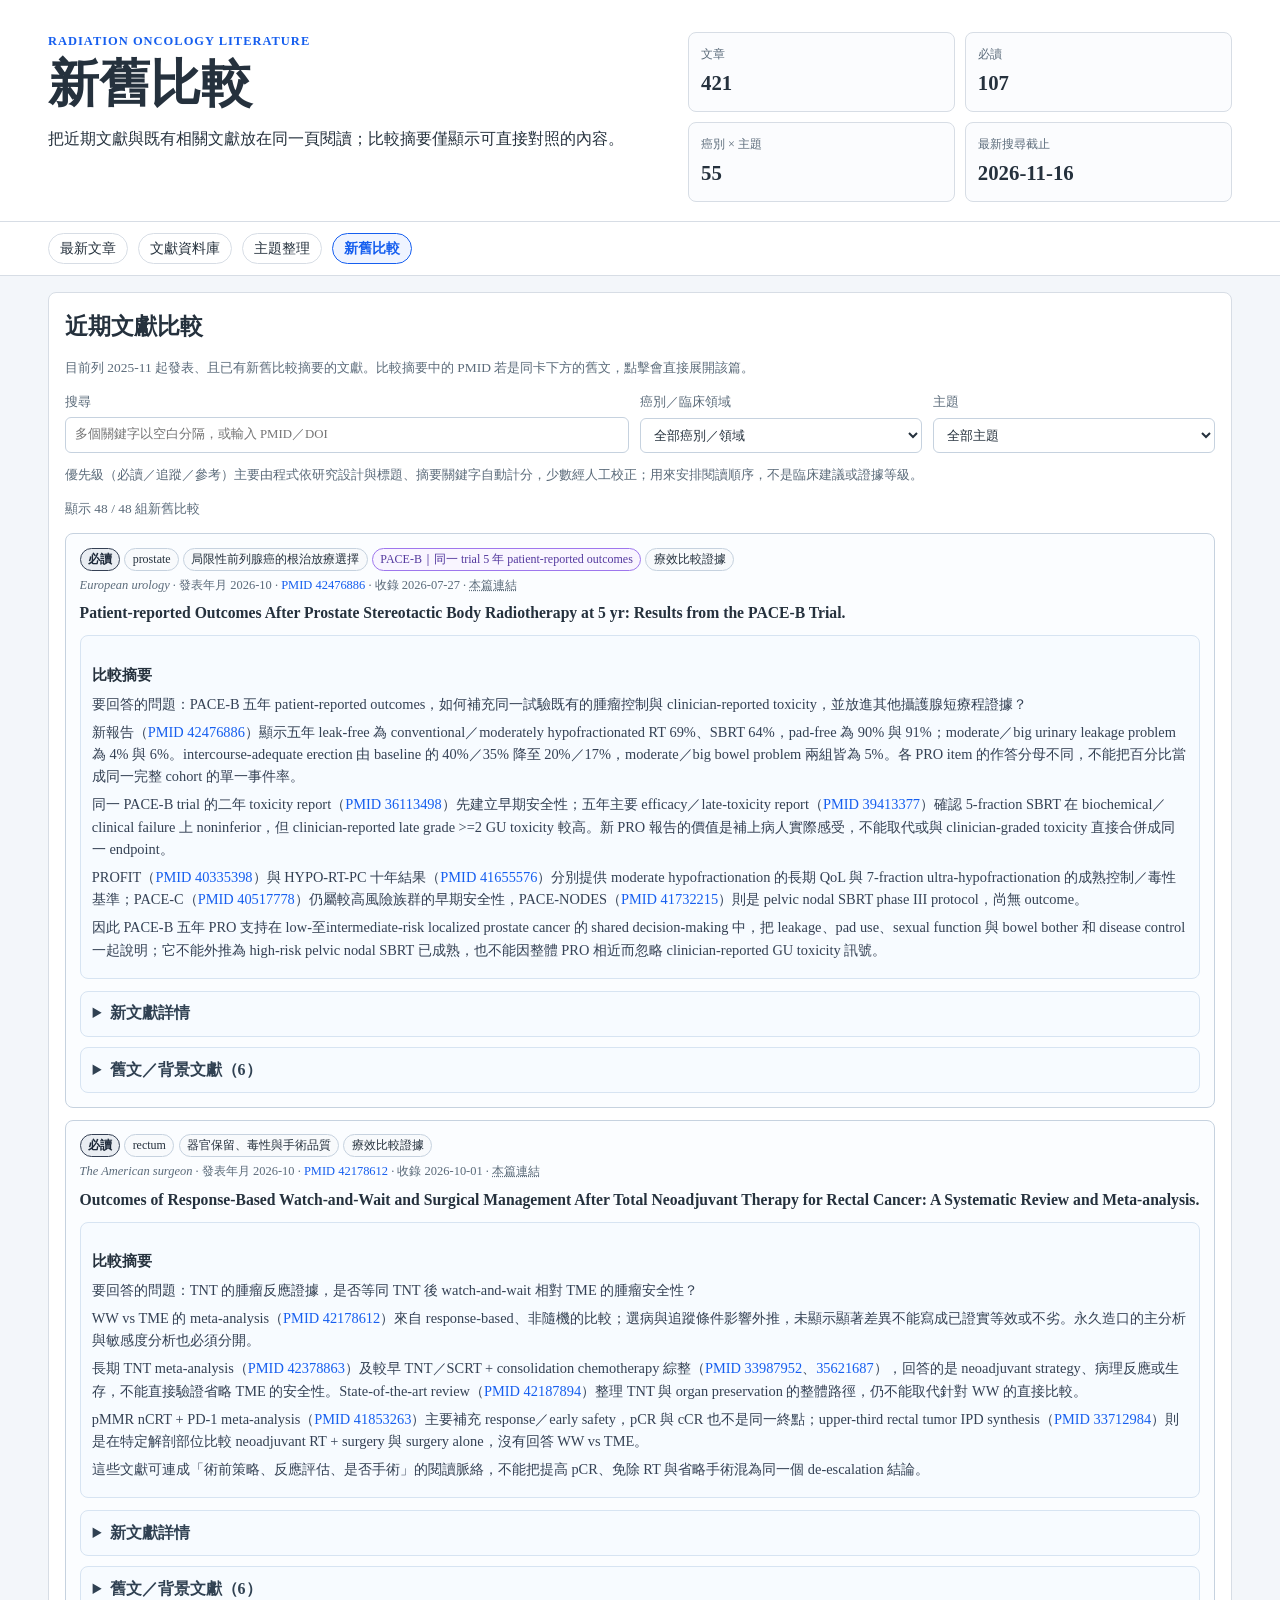
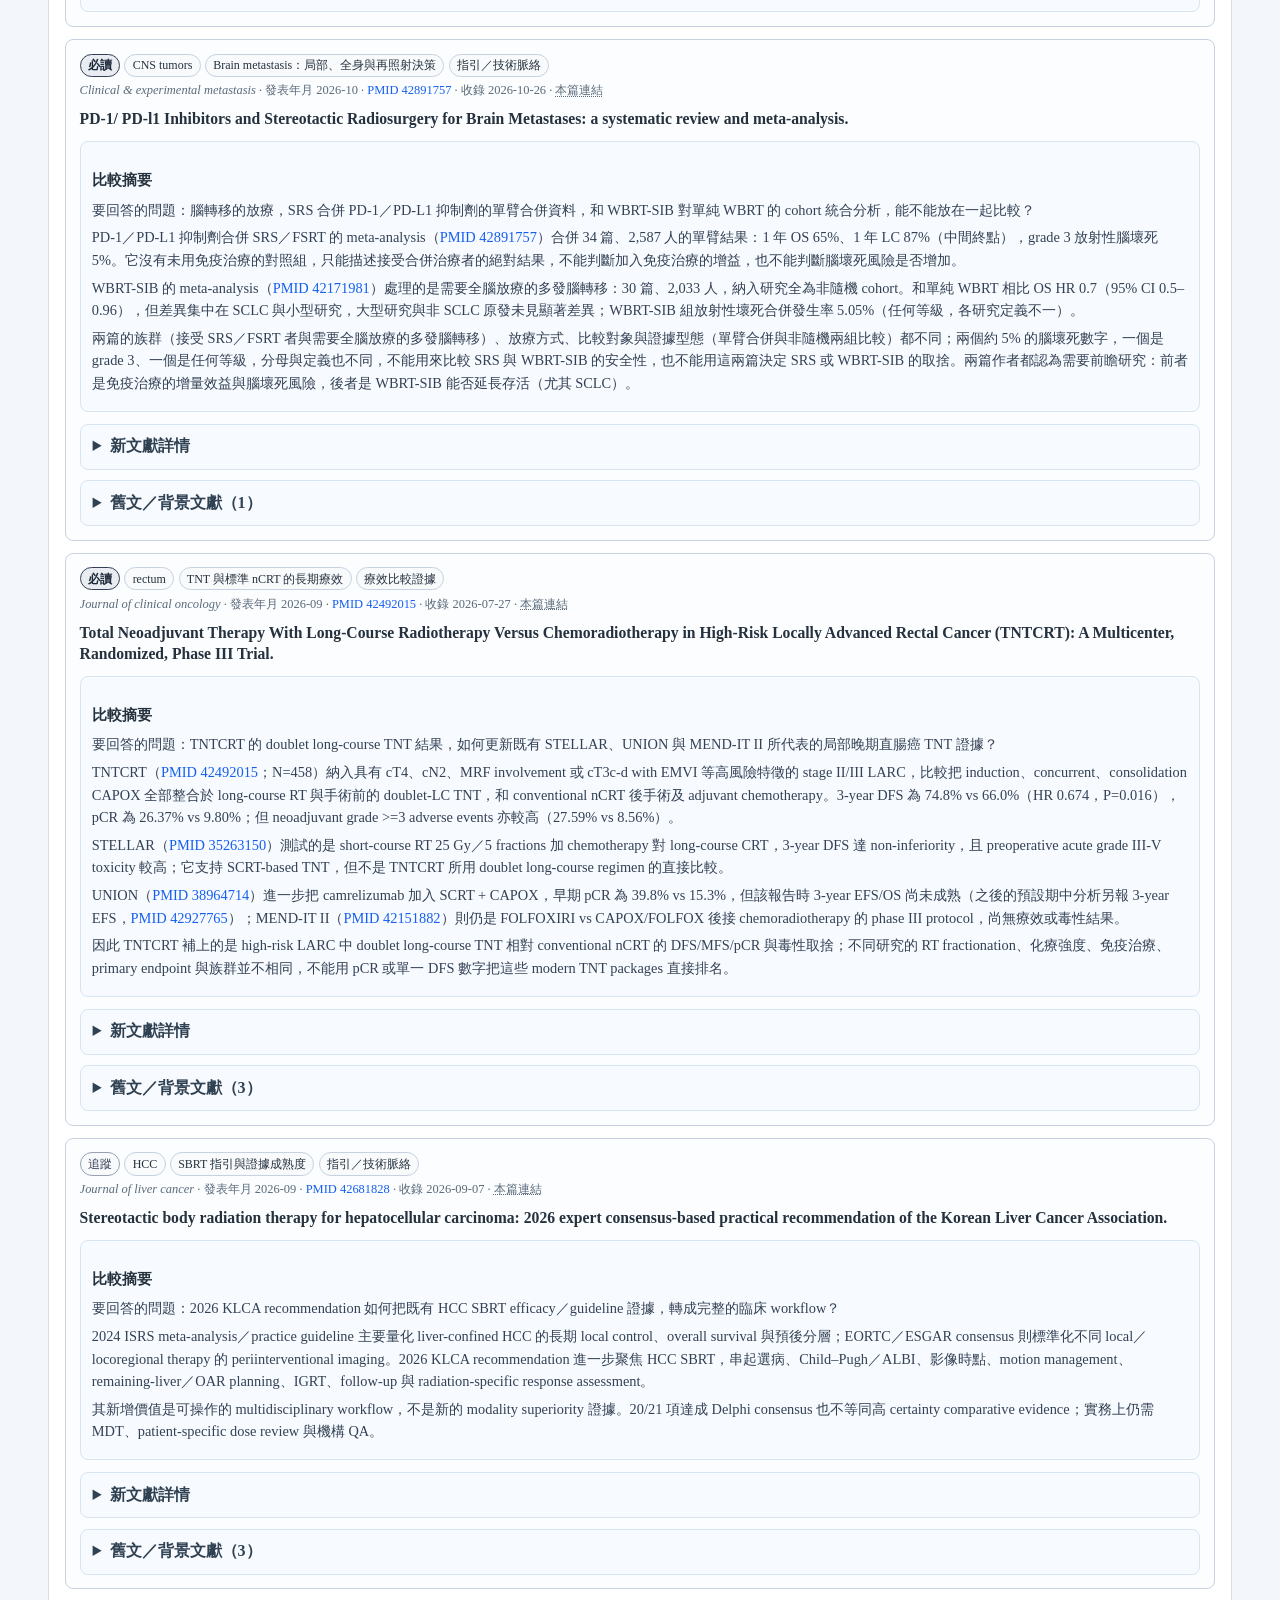
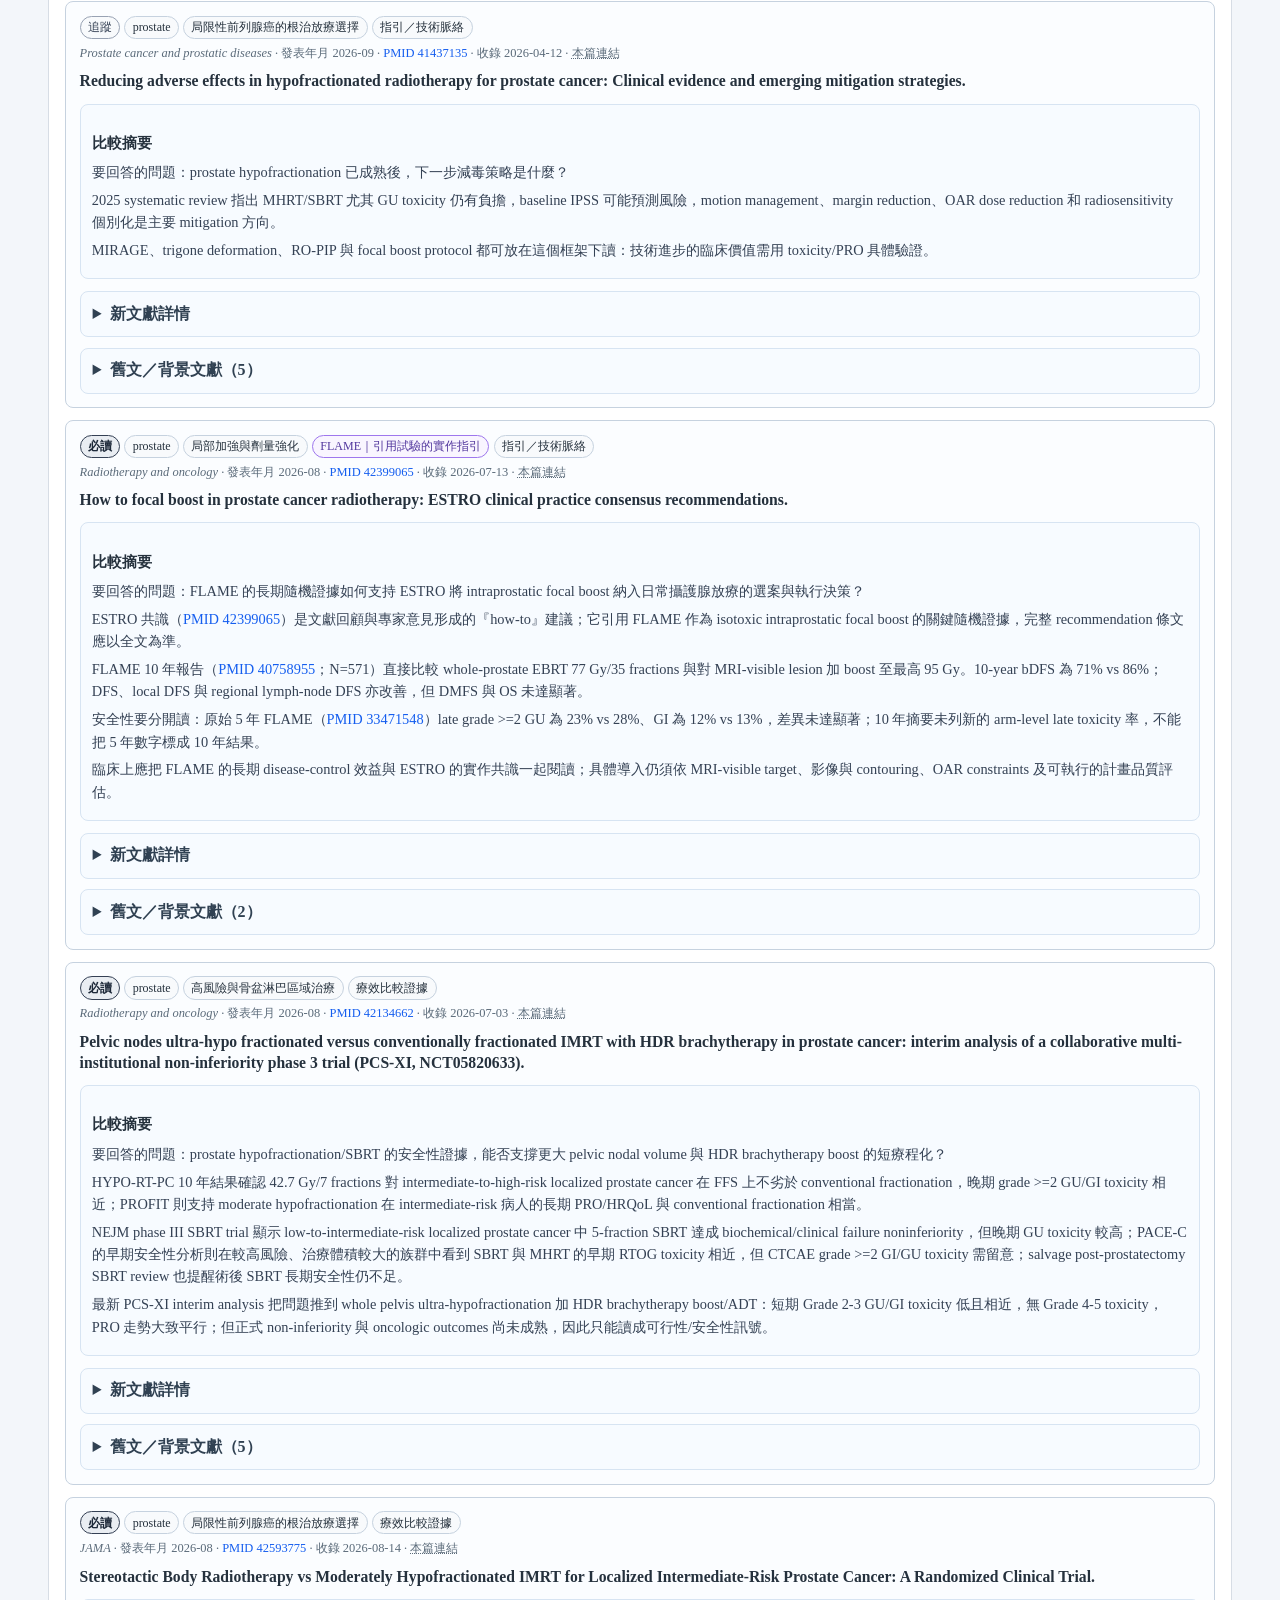
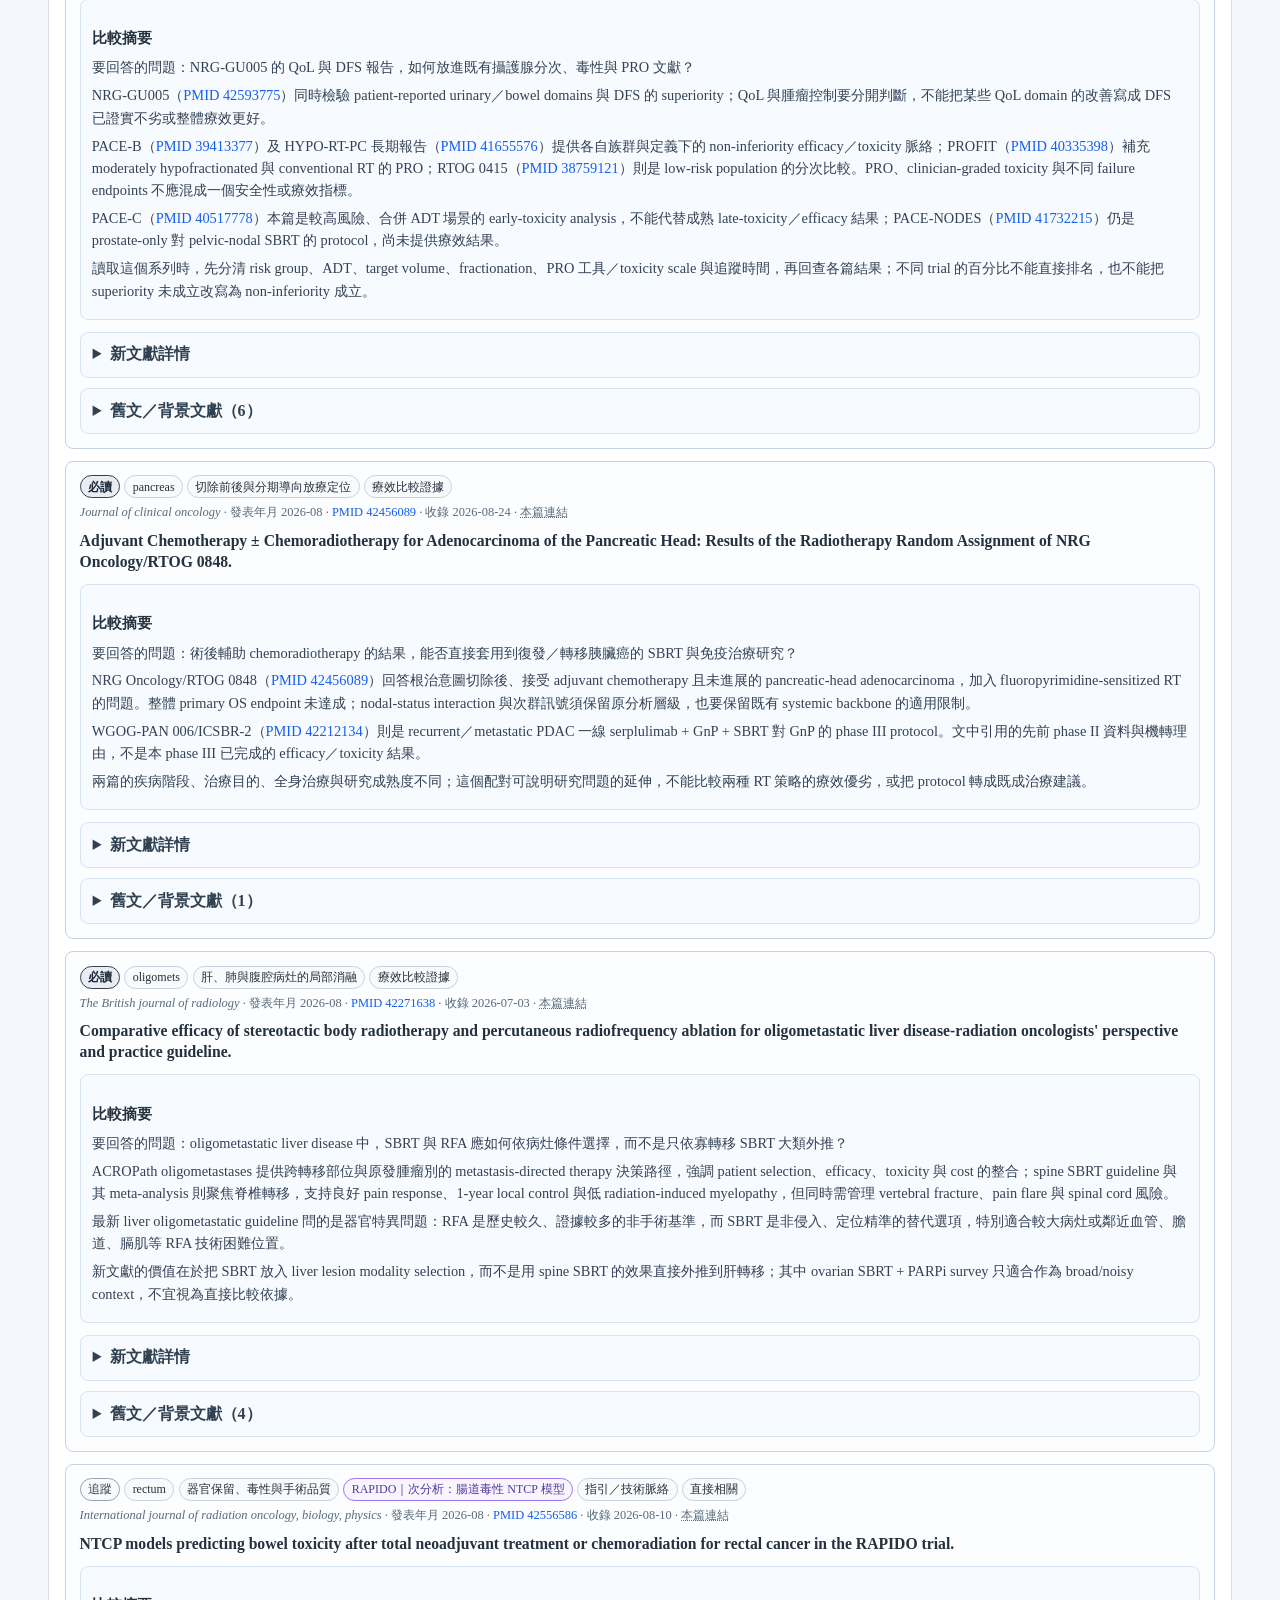
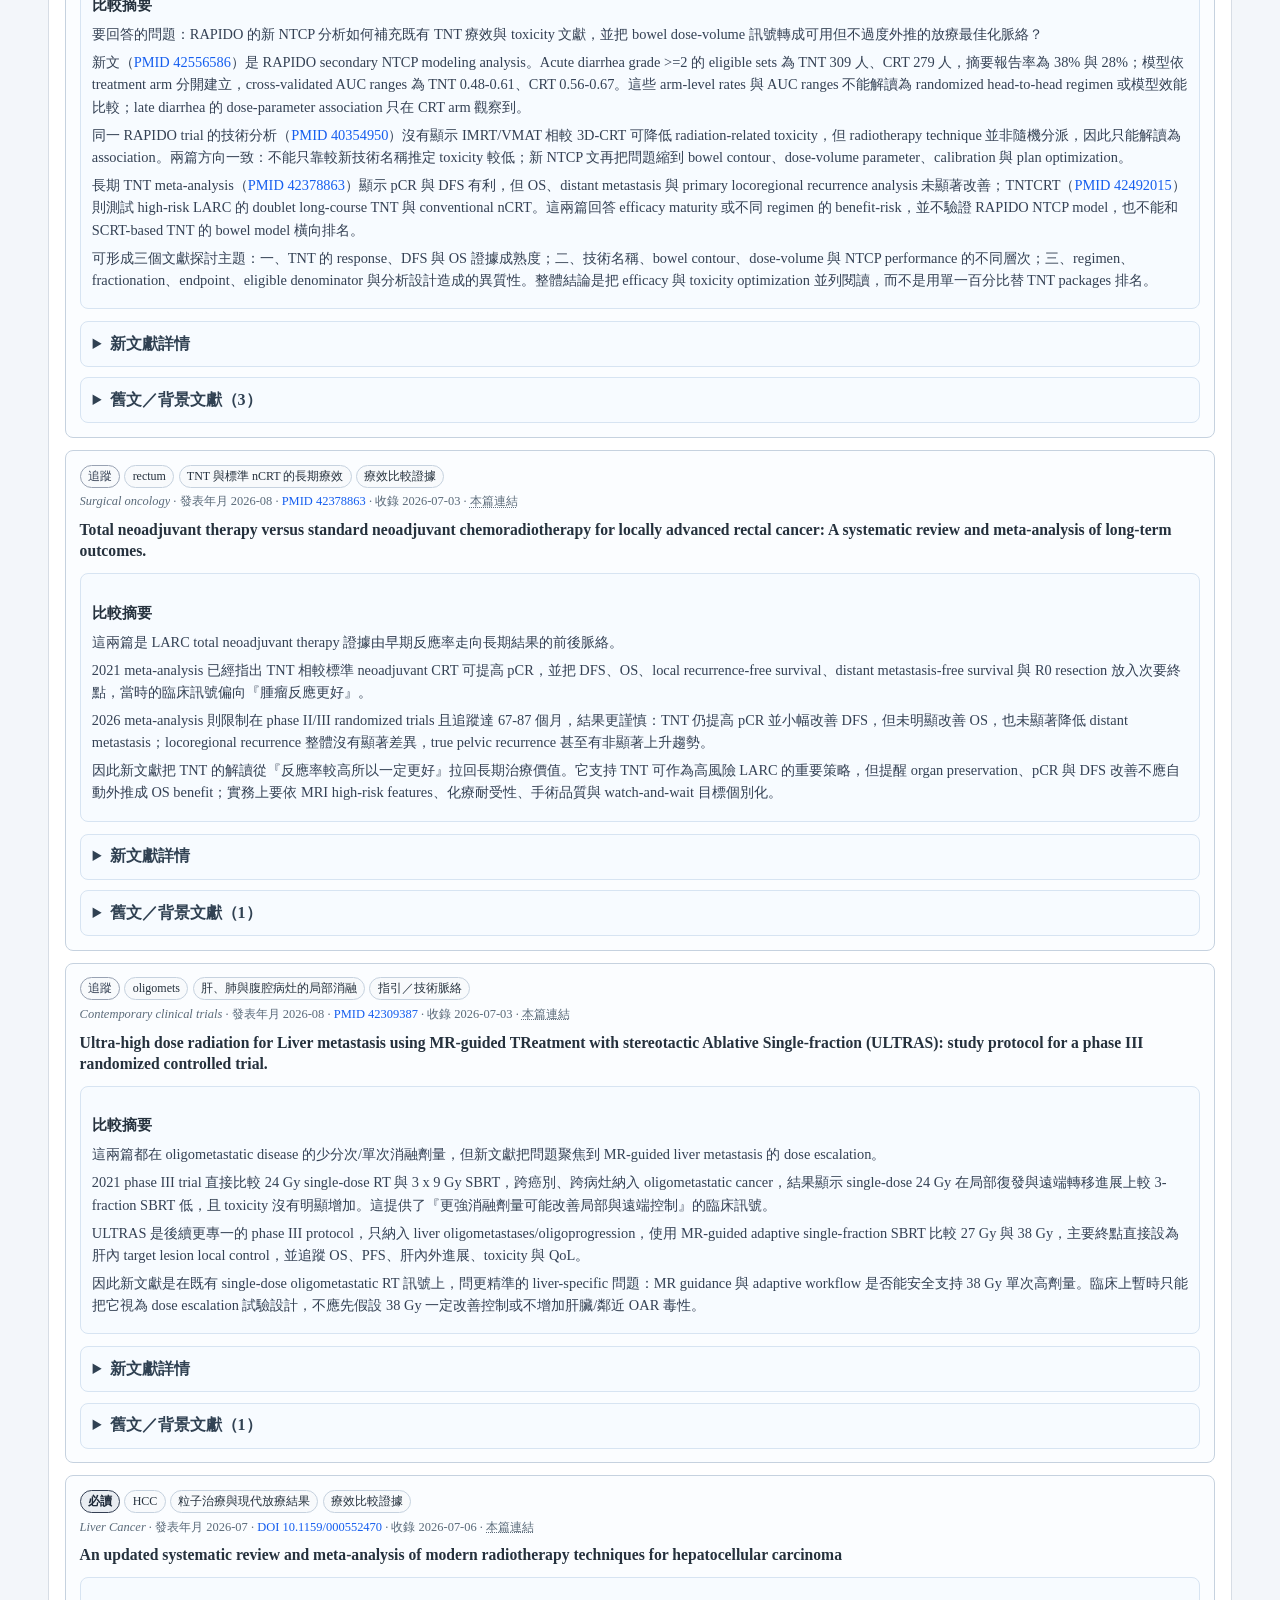
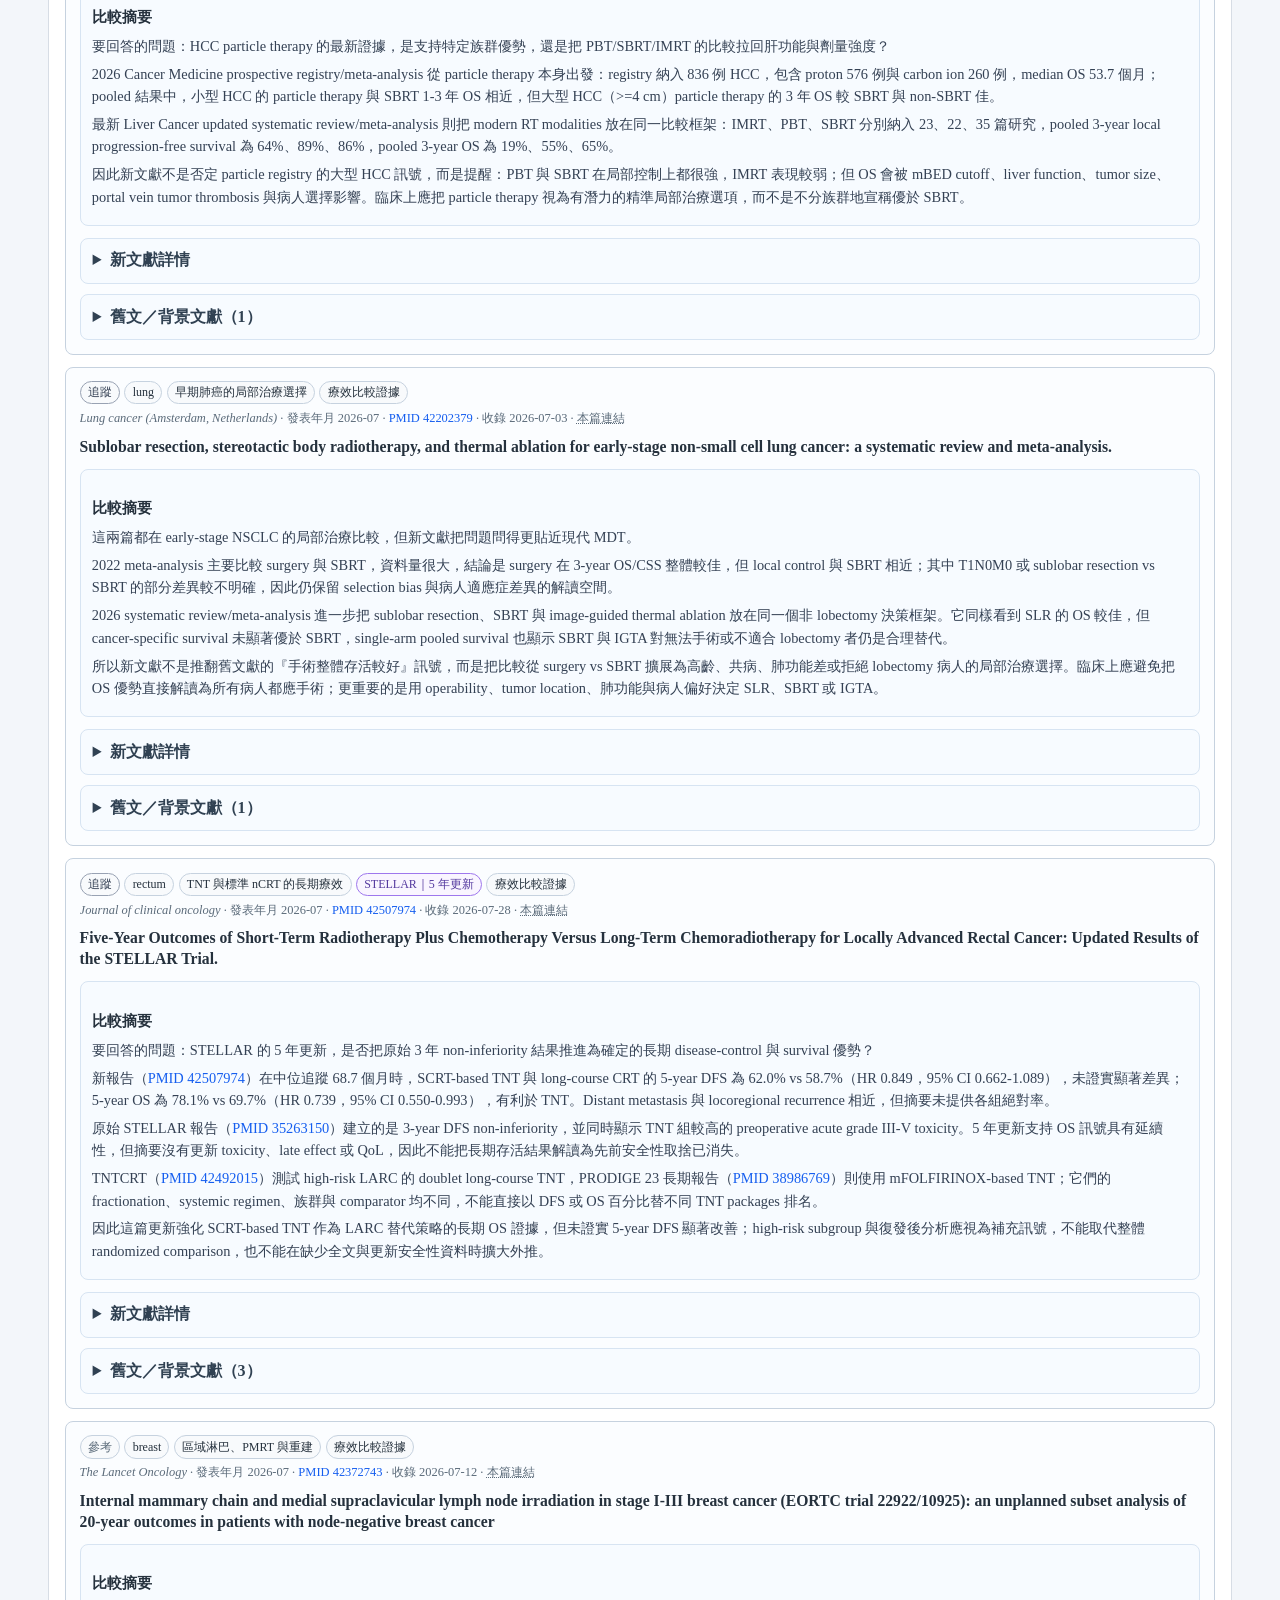
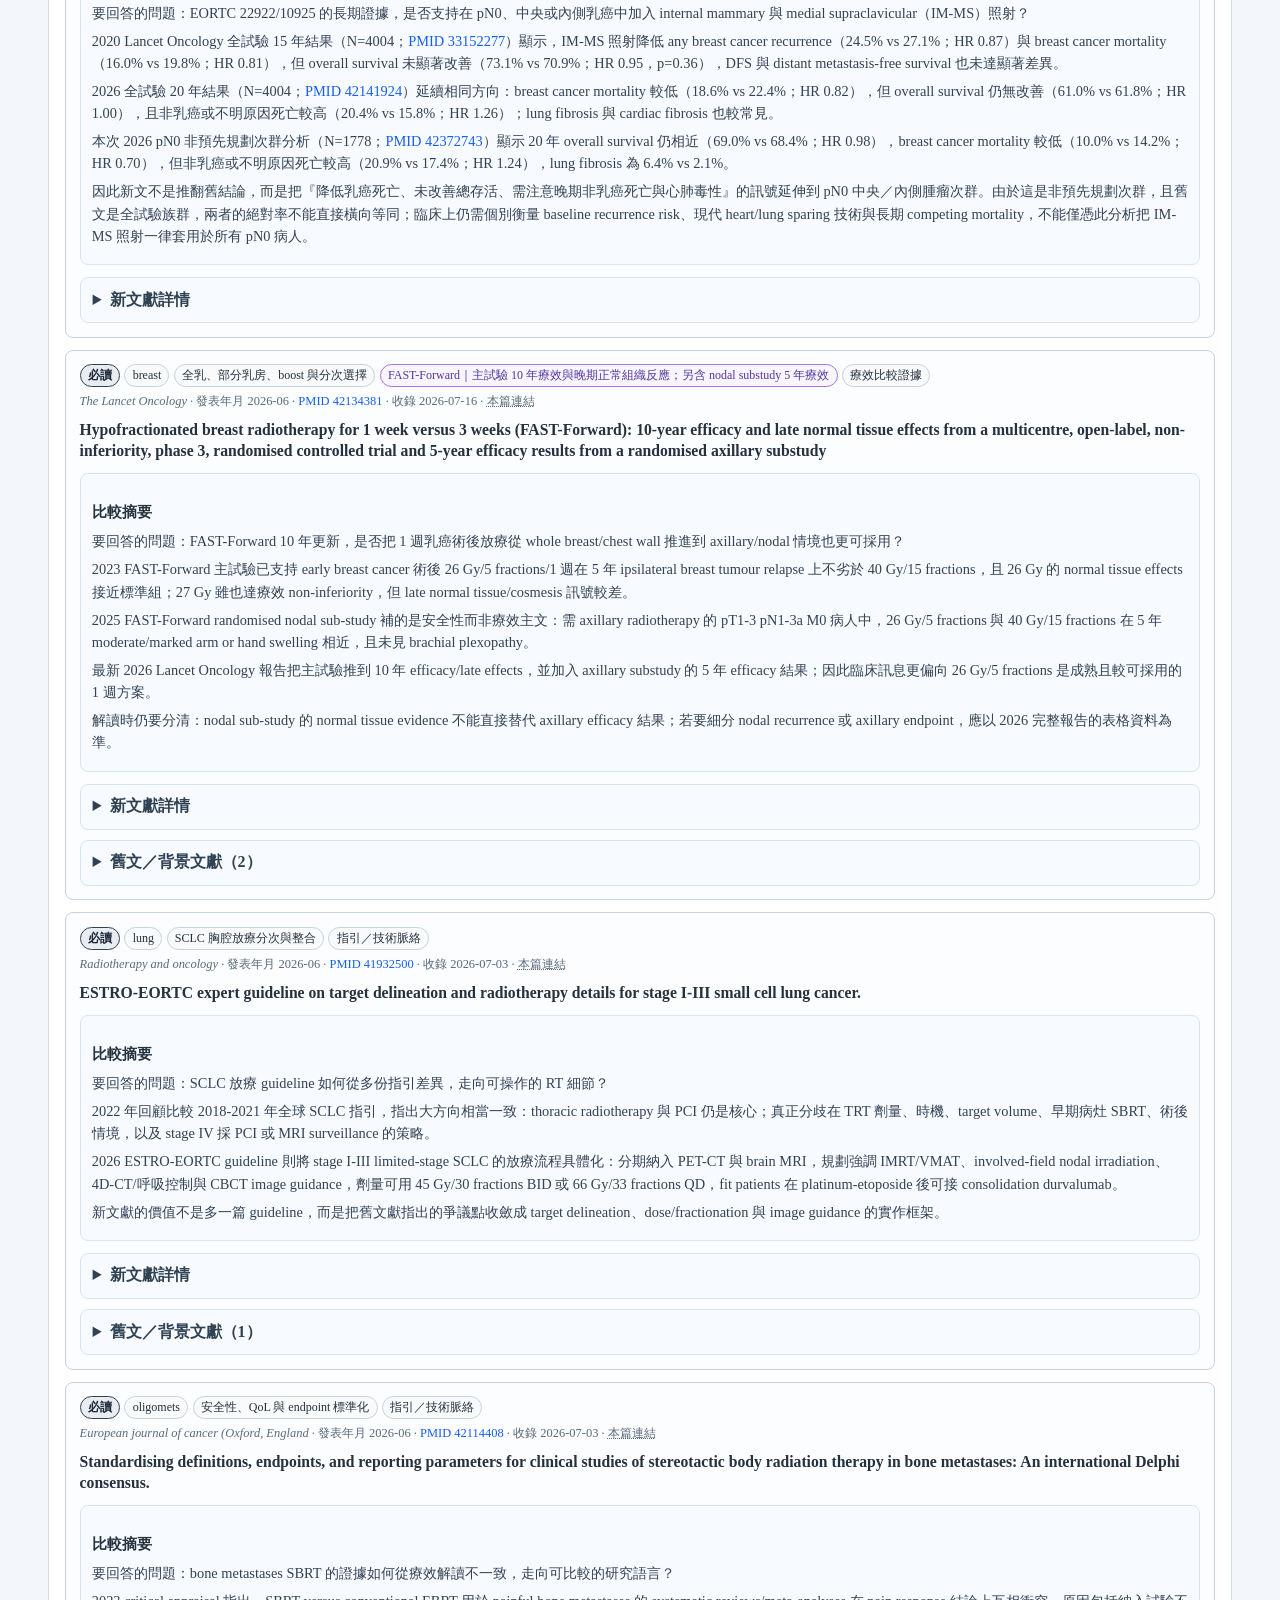
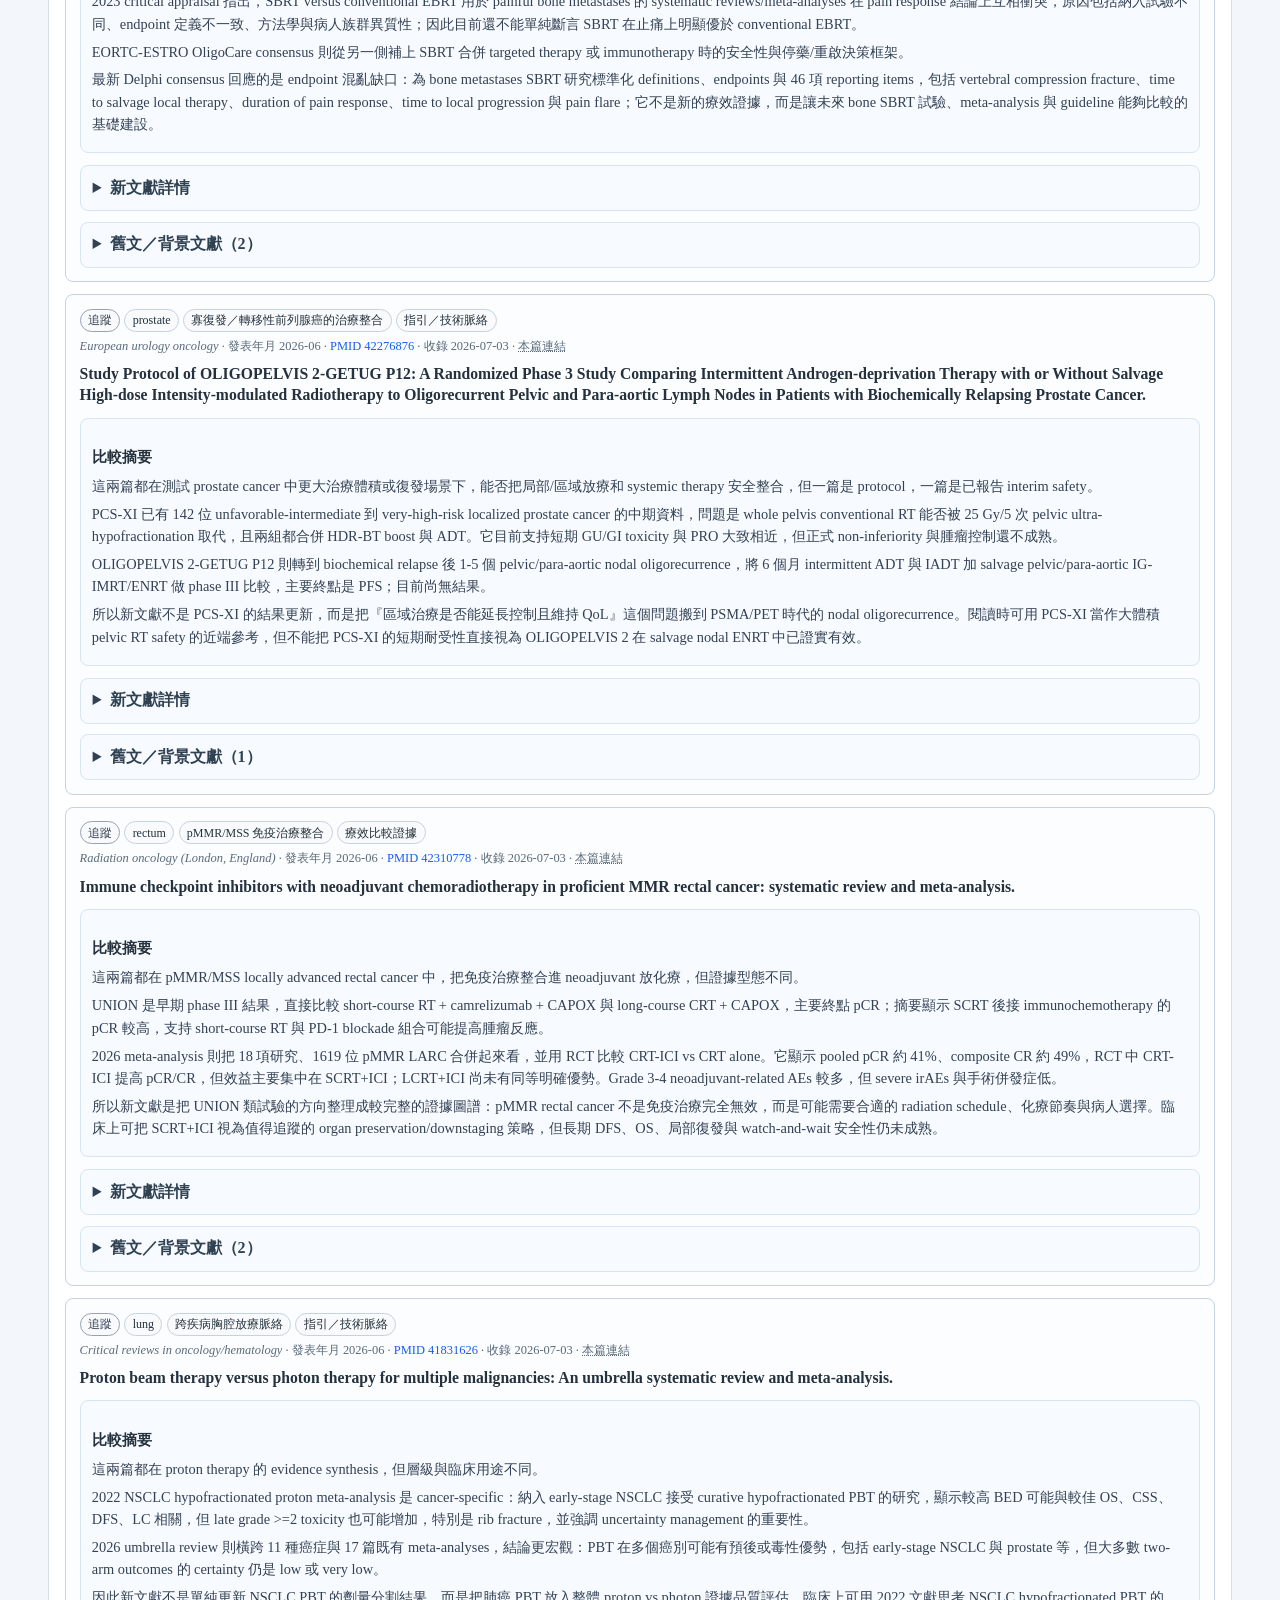
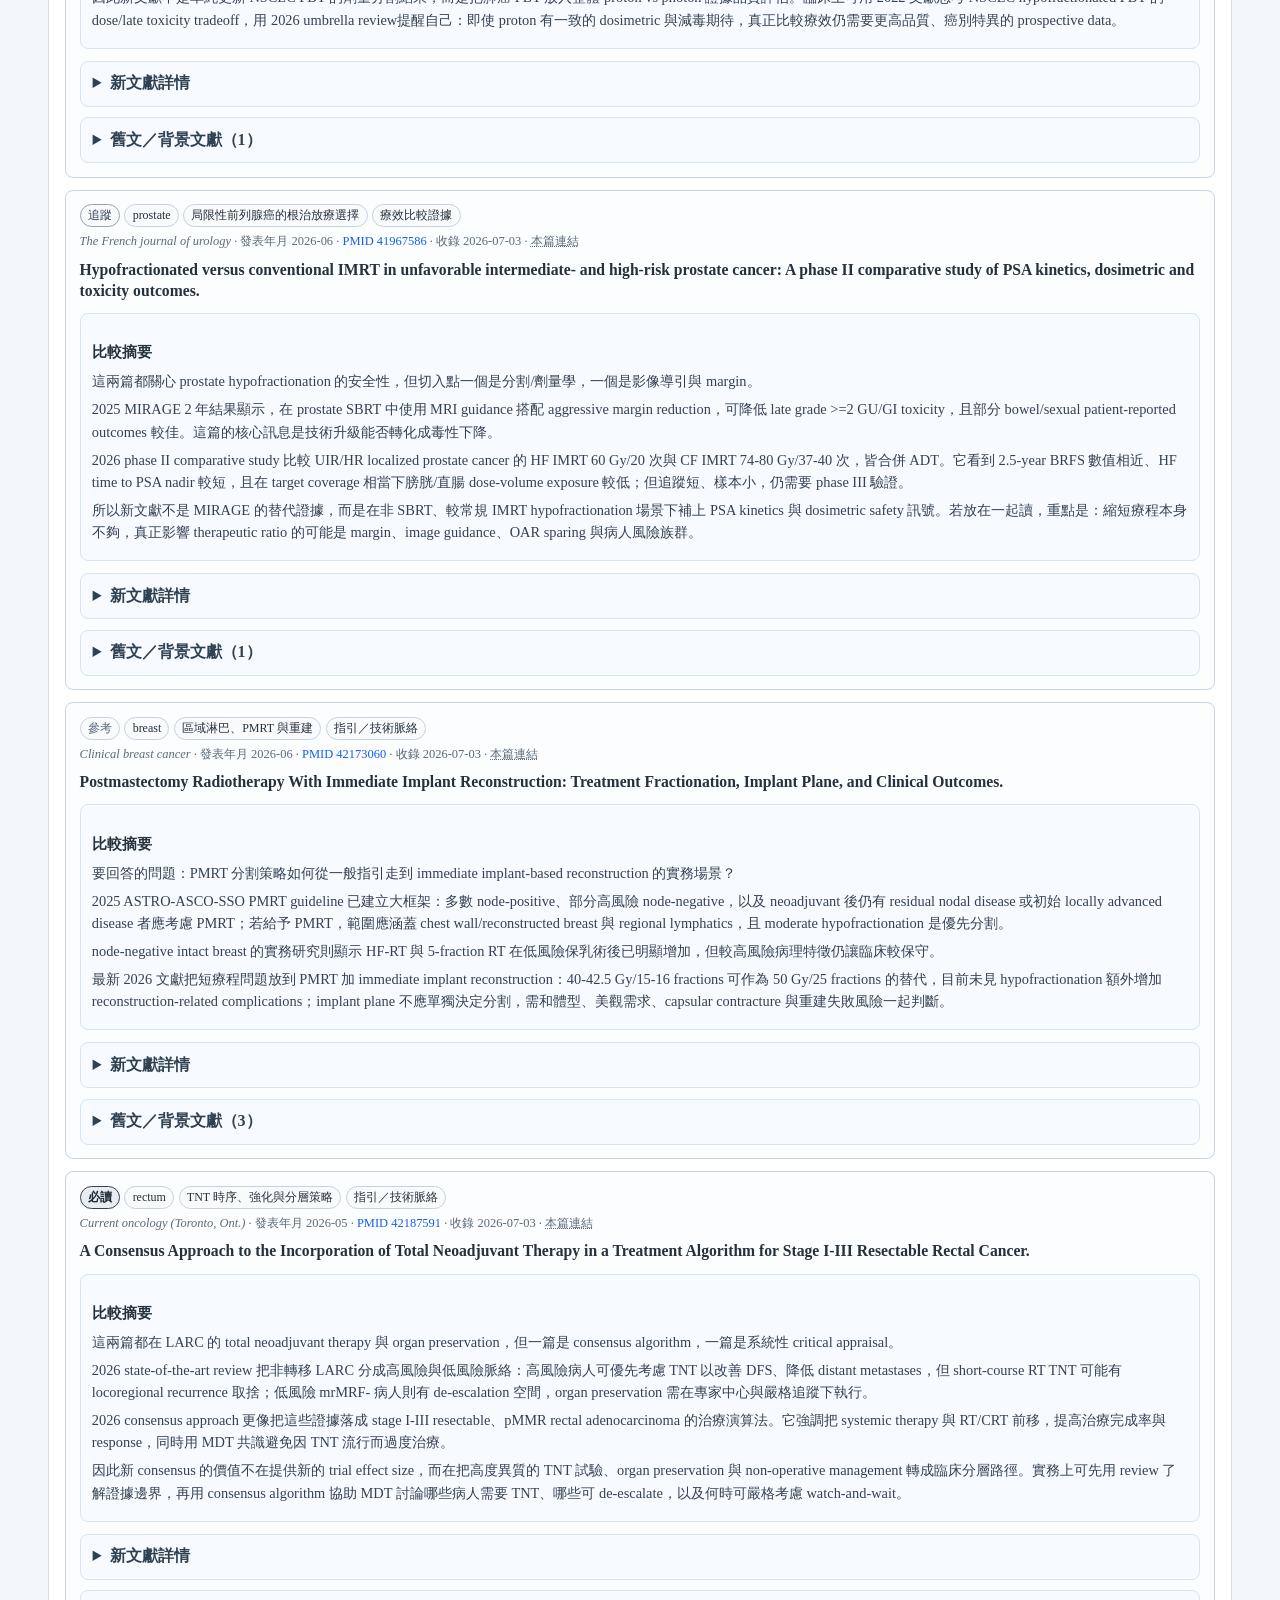
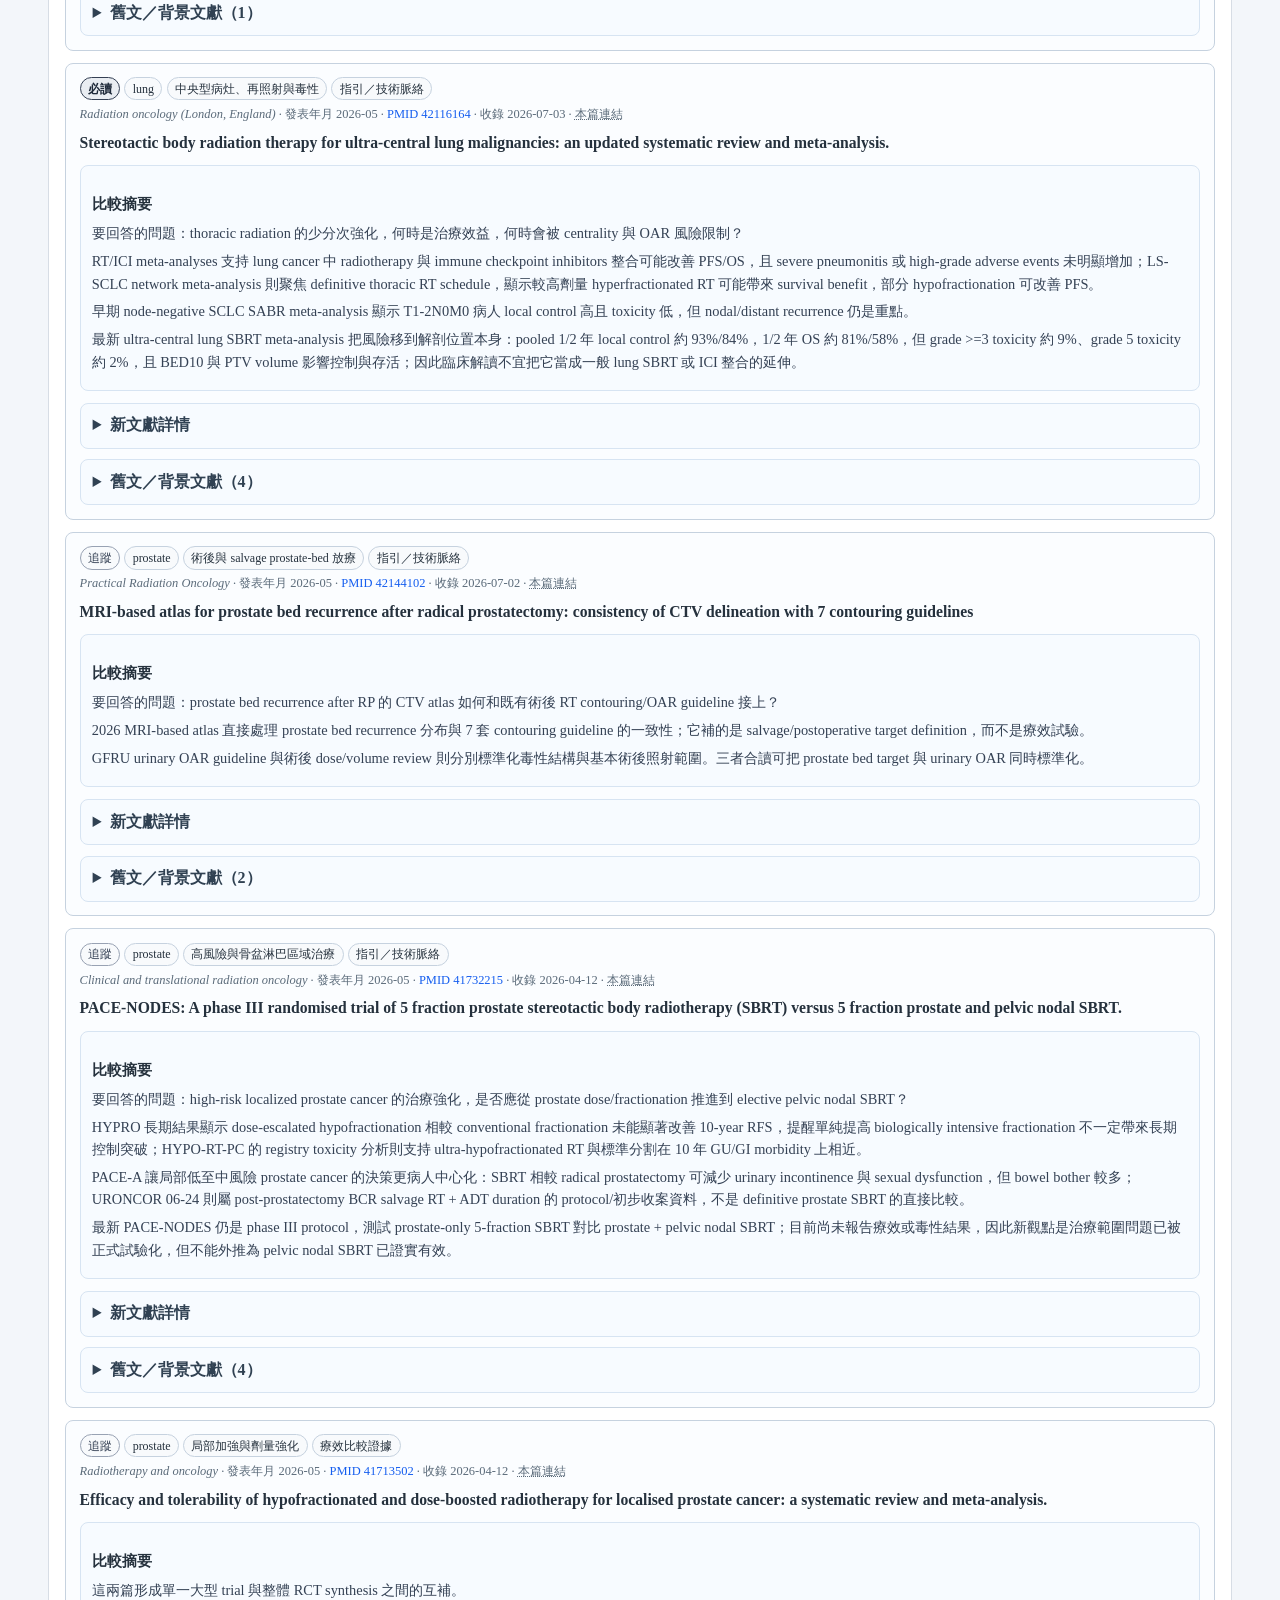
==== commit ec82afbe: "Publish literature static site 2026-11-22" ====
--- a/compare.html
+++ b/compare.html
@@ -5,7 +5,7 @@
   <meta name="viewport" content="width=device-width, initial-scale=1">
   <title>新舊比較 | Literature Intelligence</title>
   <link rel="stylesheet" href="assets/site.css?v=154242693cce">
-  <script type="application/json" id="site-data">{"generatedAt": "2026-11-18T00:19:27+00:00", "latestDigestEnd": "2026-11-16", "articleCount": 418, "page": "compare"}</script>
+  <script type="application/json" id="site-data">{"generatedAt": "2026-11-22T01:00:27+00:00", "latestDigestEnd": "2026-11-16", "articleCount": 421, "page": "compare"}</script>
 </head>
 <body>
   <a class="skip-link" href="#main-content">跳至主要內容</a>
@@ -17,9 +17,9 @@
     </div>
     
     <dl class="metrics">
-      <div><dt>文章</dt><dd>418</dd></div>
+      <div><dt>文章</dt><dd>421</dd></div>
       <div><dt>必讀</dt><dd>107</dd></div>
-      <div><dt>癌別 × 主題</dt><dd>54</dd></div>
+      <div><dt>癌別 × 主題</dt><dd>55</dd></div>
       <div><dt>最新搜尋截止</dt><dd>2026-11-16</dd></div>
     </dl>
     
@@ -32,7 +32,7 @@
     <section class="panel">
       <h2>近期文獻比較</h2>
       <p class="caption">目前列 2025-11 起發表、且已有新舊比較摘要的文獻。比較摘要中的 PMID 若是同卡下方的舊文，點擊會直接展開該篇。</p>
-      <button type="button" class="filter-toggle" aria-expanded="false" aria-controls="filterControls">篩選與排序</button><div id="filterControls" class="filters filter-panel" data-filter-target="#comparisonCards" data-filter-items=".filter-item"><label>搜尋 <input id="searchBox" class="filter-search" type="search" placeholder="多個關鍵字以空白分隔，或輸入 PMID／DOI"></label><label>癌別／臨床領域 <select id="cancerFilter" class="filter-cancer"><option value="">全部癌別／領域</option><option value="CNS tumors">CNS tumors</option><option value="HCC">HCC</option><option value="breast">breast</option><option value="endometrial">endometrial</option><option value="esophageal">esophageal</option><option value="head and neck">head and neck</option><option value="lung">lung</option><option value="oligomets">oligomets</option><option value="pancreas">pancreas</option><option value="prostate">prostate</option><option value="rectum">rectum</option></select></label><label>主題 <select id="themeFilter" class="filter-theme"><option value="">全部主題</option><option value="Advanced imaging：診斷與治療反應">Advanced imaging：診斷與治療反應</option><option value="Brain metastasis：局部、全身與再照射決策">Brain metastasis：局部、全身與再照射決策</option><option value="Planning、QA、擺位與實施">Planning、QA、擺位與實施</option><option value="SBRT 指引與證據成熟度">SBRT 指引與證據成熟度</option><option value="SCLC 胸腔放療分次與整合">SCLC 胸腔放療分次與整合</option><option value="TNT 時序、強化與分層策略">TNT 時序、強化與分層策略</option><option value="TNT 與標準 nCRT 的長期療效">TNT 與標準 nCRT 的長期療效</option><option value="pMMR/MSS 免疫治療整合">pMMR/MSS 免疫治療整合</option><option value="中央型病灶、再照射與毒性">中央型病灶、再照射與毒性</option><option value="全乳、部分乳房、boost 與分次選擇">全乳、部分乳房、boost 與分次選擇</option><option value="切除前後與分期導向放療定位">切除前後與分期導向放療定位</option><option value="區域淋巴、PMRT 與重建">區域淋巴、PMRT 與重建</option><option value="器官保留、毒性與手術品質">器官保留、毒性與手術品質</option><option value="安全性、QoL 與 endpoint 標準化">安全性、QoL 與 endpoint 標準化</option><option value="寡復發／轉移性前列腺癌的治療整合">寡復發／轉移性前列腺癌的治療整合</option><option value="局部加強與劑量強化">局部加強與劑量強化</option><option value="局限性前列腺癌的根治放療選擇">局限性前列腺癌的根治放療選擇</option><option value="影像、功能肝保護與技術規劃">影像、功能肝保護與技術規劃</option><option value="復發／轉移 PDAC 的放射免疫化療整合">復發／轉移 PDAC 的放射免疫化療整合</option><option value="放療與免疫治療整合">放療與免疫治療整合</option><option value="早期肺癌的局部治療選擇">早期肺癌的局部治療選擇</option><option value="癌別特異 MDT 與全身治療整合">癌別特異 MDT 與全身治療整合</option><option value="粒子治療與現代放療結果">粒子治療與現代放療結果</option><option value="肝、肺與腹腔病灶的局部消融">肝、肺與腹腔病灶的局部消融</option><option value="術後與 salvage prostate-bed 放療">術後與 salvage prostate-bed 放療</option><option value="跨疾病胸腔放療脈絡">跨疾病胸腔放療脈絡</option><option value="骨與脊椎 SBRT：控制、安全與追蹤">骨與脊椎 SBRT：控制、安全與追蹤</option><option value="高風險與骨盆淋巴區域治療">高風險與骨盆淋巴區域治療</option></select></label></div><p class="caption filter-note">優先級（必讀／追蹤／參考）主要由程式依研究設計與標題、摘要關鍵字自動計分，少數經人工校正；用來安排閱讀順序，不是臨床建議或證據等級。</p><p class="caption" role="status" aria-live="polite" aria-atomic="true">顯示 <span id="visibleCount" class="visible-count">48</span> / 48 組新舊比較</p><p id="emptyState" class="muted hidden">沒有符合目前篩選條件的項目。</p>
+      <button type="button" class="filter-toggle" aria-expanded="false" aria-controls="filterControls">篩選與排序</button><div id="filterControls" class="filters filter-panel" data-filter-target="#comparisonCards" data-filter-items=".filter-item"><label>搜尋 <input id="searchBox" class="filter-search" type="search" placeholder="多個關鍵字以空白分隔，或輸入 PMID／DOI"></label><label>癌別／臨床領域 <select id="cancerFilter" class="filter-cancer"><option value="">全部癌別／領域</option><option value="CNS tumors">CNS tumors</option><option value="HCC">HCC</option><option value="breast">breast</option><option value="endometrial">endometrial</option><option value="esophageal">esophageal</option><option value="head and neck">head and neck</option><option value="lung">lung</option><option value="lymphoma">lymphoma</option><option value="oligomets">oligomets</option><option value="pancreas">pancreas</option><option value="prostate">prostate</option><option value="rectum">rectum</option></select></label><label>主題 <select id="themeFilter" class="filter-theme"><option value="">全部主題</option><option value="Advanced imaging：診斷與治療反應">Advanced imaging：診斷與治療反應</option><option value="Brain metastasis：局部、全身與再照射決策">Brain metastasis：局部、全身與再照射決策</option><option value="Planning、QA、擺位與實施">Planning、QA、擺位與實施</option><option value="SBRT 指引與證據成熟度">SBRT 指引與證據成熟度</option><option value="SCLC 胸腔放療分次與整合">SCLC 胸腔放療分次與整合</option><option value="TNT 時序、強化與分層策略">TNT 時序、強化與分層策略</option><option value="TNT 與標準 nCRT 的長期療效">TNT 與標準 nCRT 的長期療效</option><option value="pMMR/MSS 免疫治療整合">pMMR/MSS 免疫治療整合</option><option value="中央型病灶、再照射與毒性">中央型病灶、再照射與毒性</option><option value="全乳、部分乳房、boost 與分次選擇">全乳、部分乳房、boost 與分次選擇</option><option value="切除前後與分期導向放療定位">切除前後與分期導向放療定位</option><option value="區域淋巴、PMRT 與重建">區域淋巴、PMRT 與重建</option><option value="器官保留、毒性與手術品質">器官保留、毒性與手術品質</option><option value="安全性、QoL 與 endpoint 標準化">安全性、QoL 與 endpoint 標準化</option><option value="寡復發／轉移性前列腺癌的治療整合">寡復發／轉移性前列腺癌的治療整合</option><option value="局部加強與劑量強化">局部加強與劑量強化</option><option value="局限性前列腺癌的根治放療選擇">局限性前列腺癌的根治放療選擇</option><option value="影像、功能肝保護與技術規劃">影像、功能肝保護與技術規劃</option><option value="復發／轉移 PDAC 的放射免疫化療整合">復發／轉移 PDAC 的放射免疫化療整合</option><option value="放療與免疫治療整合">放療與免疫治療整合</option><option value="早期肺癌的局部治療選擇">早期肺癌的局部治療選擇</option><option value="癌別特異 MDT 與全身治療整合">癌別特異 MDT 與全身治療整合</option><option value="粒子治療與現代放療結果">粒子治療與現代放療結果</option><option value="肝、肺與腹腔病灶的局部消融">肝、肺與腹腔病灶的局部消融</option><option value="術後與 salvage prostate-bed 放療">術後與 salvage prostate-bed 放療</option><option value="跨疾病胸腔放療脈絡">跨疾病胸腔放療脈絡</option><option value="骨與脊椎 SBRT：控制、安全與追蹤">骨與脊椎 SBRT：控制、安全與追蹤</option><option value="高風險與骨盆淋巴區域治療">高風險與骨盆淋巴區域治療</option></select></label></div><p class="caption filter-note">優先級（必讀／追蹤／參考）主要由程式依研究設計與標題、摘要關鍵字自動計分，少數經人工校正；用來安排閱讀順序，不是臨床建議或證據等級。</p><p class="caption" role="status" aria-live="polite" aria-atomic="true">顯示 <span id="visibleCount" class="visible-count">48</span> / 48 組新舊比較</p><p id="emptyState" class="muted hidden">沒有符合目前篩選條件的項目。</p>
       <div id="comparisonCards" class="article-list"><article class="article-card comparison-card filter-item" id="pmid-42476886" data-cancer="prostate" data-theme="局限性前列腺癌的根治放療選擇" data-priority="must read" data-study="試驗次分析／後續追蹤" data-manual="" data-search="patient-reported outcomes after prostate stereotactic body radiotherapy at 5 yr: results from the pace-b trial. we present 5-yr proms from the phase 3, international pace-b trial, which randomised men with localised prostate cancer to stereotactic body radiotherapy (sbrt) or conventionally fractionated radiotherapy (crt). leak-free rates were 64% (164/258) for sbrt and 69% (172/249) for crt, pad-free rates were 91% (233/257) for sbrt and 90% (225/250) for crt, and moderate or big urinary leakage problems were reported by only 6% (15/250) for sbrt and 4% (9/244) for crt. prostate 局限性前列腺癌的根治放療選擇 療效比較證據  試驗次分析／後續追蹤 must read 必讀 european urology 42476886 10.1016/j.eururo.2026.05.034 要回答的問題：pace-b 五年 patient-reported outcomes，如何補充同一試驗既有的腫瘤控制與 clinician-reported toxicity，並放進其他攝護腺短療程證據？
 
 新報告（pmid 42476886）顯示五年 leak-free 為 conventional／moderately hypofractionated rt 69%、sbrt 64%，pad-free 為 90% 與 91%；moderate／big urinary leakage problem 為 4% 與 6%。intercourse-adequate erection 由 baseline 的 40%／35% 降至 20%／17%，moderate／big bowel problem 兩組皆為 5%。各 pro item 的作答分母不同，不能把百分比當成同一完整 cohort 的單一事件率。
@@ -49,13 +49,13 @@
 
 pmmr ncrt + pd-1 meta-analysis（pmid 41853263）主要補充 response／early safety，pcr 與 ccr 也不是同一終點；upper-third rectal tumor ipd synthesis（pmid 33712984）則是在特定解剖部位比較 neoadjuvant rt + surgery 與 surgery alone，沒有回答 ww vs tme。
 
-這些文獻可連成「術前策略、反應評估、是否手術」的閱讀脈絡，不能把提高 pcr、免除 rt 與省略手術混為同一個 de-escalation 結論。" data-pmid="42178612" data-doi="10.1177/00031348261455078" data-published="2026-10" data-added="2026-10-01" data-rank="0" data-pmids="42178612 42378863 42187894 41853263 35621687 33987952 33712984"><div class="article-meta"><span class="tag tag-must">必讀</span> <span class="tag">rectum</span> <span class="tag">器官保留、毒性與手術品質</span> <span class="tag">療效比較證據</span></div><div class="article-source"><span class="meta-journal" title="The American surgeon">The American surgeon</span> · <span>發表年月 2026-10</span> · <span><a href="https://pubmed.ncbi.nlm.nih.gov/42178612/">PMID 42178612</a></span> · <span>收錄 2026-10-01</span> · <a class="permalink" href="database.html#pmid-42178612">本篇連結</a></div><h3>Outcomes of Response-Based Watch-and-Wait and Surgical Management After Total Neoadjuvant Therapy for Rectal Cancer: A Systematic Review and Meta-analysis.</h3><div class="context-block"><h4>比較摘要</h4><p>要回答的問題：TNT 的腫瘤反應證據，是否等同 TNT 後 watch-and-wait 相對 TME 的腫瘤安全性？</p><p>WW vs TME 的 meta-analysis（<a href="https://pubmed.ncbi.nlm.nih.gov/42178612/">PMID 42178612</a>）來自 response-based、非隨機的比較；選病與追蹤條件影響外推，未顯示顯著差異不能寫成已證實等效或不劣。永久造口的主分析與敏感度分析也必須分開。</p><p>長期 TNT meta-analysis（<a href="#cmp-42178612-rel-42378863" data-reveal>PMID 42378863</a>）及較早 TNT／SCRT + consolidation chemotherapy 綜整（<a href="#cmp-42178612-rel-33987952" data-reveal>PMID 33987952</a>、<a href="#cmp-42178612-rel-35621687" data-reveal>35621687</a>），回答的是 neoadjuvant strategy、病理反應或生存，不能直接驗證省略 TME 的安全性。State-of-the-art review（<a href="#cmp-42178612-rel-42187894" data-reveal>PMID 42187894</a>）整理 TNT 與 organ preservation 的整體路徑，仍不能取代針對 WW 的直接比較。</p><p>pMMR nCRT + PD-1 meta-analysis（<a href="#cmp-42178612-rel-41853263" data-reveal>PMID 41853263</a>）主要補充 response／early safety，pCR 與 cCR 也不是同一終點；upper-third rectal tumor IPD synthesis（<a href="#cmp-42178612-rel-33712984" data-reveal>PMID 33712984</a>）則是在特定解剖部位比較 neoadjuvant RT + surgery 與 surgery alone，沒有回答 WW vs TME。</p><p>這些文獻可連成「術前策略、反應評估、是否手術」的閱讀脈絡，不能把提高 pCR、免除 RT 與省略手術混為同一個 de-escalation 結論。</p></div><details><summary>新文獻詳情</summary><div class="detail-panel"><div class="clinical-block"><h4>臨床比較表</h4><h5>收案對象</h5><div class="table-wrap"><table class="clinical-population-table"><caption class="visually-hidden">臨床比較表收案對象</caption><thead><tr><th>整體收案對象</th></tr></thead><tbody><tr><td>TNT 後 response-based management 的局部進展直腸癌；6 observational comparative studies／793 人。WW 與 TME 各組樣本數摘要未提供；非隨機比較。</td></tr></tbody></table></div><h5>Arm 比較</h5><div class="table-wrap"><table class="clinical-table"><caption class="visually-hidden">臨床治療組比較</caption><thead><tr><th>比較項目</th><th>Arm 1 / 對照</th><th>Arm 2 / 實驗</th><th>補充重點</th></tr></thead><tbody><tr><td data-label="比較項目">管理策略</td><td data-label="Arm 1 / 對照">TME，TNT 後手術。</td><td data-label="Arm 2 / 實驗">Watch-and-wait，TNT 後依反應選案。</td><td data-label="補充重點">非隨機分派；response selection 與嚴格追蹤細節需全文；single primary endpoint 未明示。</td></tr><tr><td data-label="比較項目">局部復發／遠端轉移</td><td data-label="Arm 1 / 對照">兩項絕對事件率未提供。</td><td data-label="Arm 2 / 實驗">兩項絕對事件率未提供。</td><td data-label="補充重點">WW 相對 TME：local recurrence OR 1.36（95% CI 0.07–26.17；I² 80%）；distant metastases OR 0.62（0.29–1.33；I² 49%）。</td></tr><tr><td data-label="比較項目">DFS／OS</td><td data-label="Arm 1 / 對照">獨立絕對率未提供。</td><td data-label="Arm 2 / 實驗">獨立絕對率未提供。</td><td data-label="補充重點">5 年 DFS HR 0.97（95% CI 0.71–1.31）；OS HR 1.03（0.81–1.30）。摘要未明示 OS 的共同分析時點；不能將陰性結果標成已證實等效。</td></tr><tr><td data-label="比較項目">永久造口</td><td data-label="Arm 1 / 對照">絕對造口率未提供。</td><td data-label="Arm 2 / 實驗">絕對造口率未提供。</td><td data-label="補充重點">主分析 OR 0.12（95% CI 0.01–1.23；I² 71%），CI 跨 1；敏感度分析 OR 0.04（0.01–0.19）才顯著。</td></tr><tr><td data-label="比較項目">救援／毒性</td><td data-label="Arm 1 / 對照">再生長、salvage surgery 與 grade toxicity 詳細數字未提供。</td><td data-label="Arm 2 / 實驗">再生長、salvage surgery 與 grade toxicity 詳細數字未提供。</td><td data-label="補充重點">上述 secondary outcomes 不能據研究焦點推補；器官保留與腫瘤安全性需分開解讀。</td></tr></tbody></table></div><p class="caption">依 PubMed 摘要；未能取得全文。兩組絕對事件率與安全性分母未提供，不由 pooled HR/OR 補造絕對數字；未顯著不等於 equivalence/noninferiority。</p></div><div class="article-links"><a href="https://pubmed.ncbi.nlm.nih.gov/42178612/">PubMed</a><a href="https://doi.org/10.1177/00031348261455078">DOI</a><a href="https://doi.org/10.1177/00031348261455078">Publisher</a></div><h4>文獻資訊</h4><div class="table-wrap"><table class="article-info-table"><caption class="visually-hidden">文獻資訊</caption><thead><tr><th>欄位</th><th>內容</th></tr></thead><tbody><tr><td>發表時間</td><td>2026-10</td></tr><tr><td>加入方式</td><td>手動加入（2026-10-01；使用者確認補掃候選並授權整理入庫及發布）</td></tr><tr><td>期刊</td><td>The American surgeon</td></tr><tr><td>PMID/DOI</td><td>PMID 42178612</td></tr><tr><td>PubMed 列出的全文來源</td><td>PubMed LinkOut 未列免費全文來源（快照日期 2026-11-18）。</td></tr></tbody></table></div><details class="search-origin-block"><summary>PubMed 搜尋來源</summary><div class="table-wrap"><table class="search-origin-table"><caption class="visually-hidden">PubMed 搜尋來源</caption><thead><tr><th>搜尋 run</th><th>搜尋期間</th><th>覆蓋範圍</th><th>搜尋主題</th><th>收錄狀態</th><th>Query catalog</th></tr></thead><tbody><tr><td>20261012T000002Z-09103e23</td><td>2026-09-28 – 2026-10-12</td><td>全部主題</td><td>rectum</td><td>已收入此主題週報</td><td>2026-07-13-baseline</td></tr><tr><td>20261005T000001Z-b4dece50</td><td>2026-09-14 – 2026-10-05</td><td>全部主題</td><td>rectum</td><td>已收入此主題週報</td><td>2026-07-13-baseline</td></tr></tbody></table></div></details></div></details><details><summary>舊文／背景文獻（6）</summary><div class="related-list"><div class="related-item" id="cmp-42178612-rel-42378863"><div class="article-meta"><span class="tag">rectum</span><span class="tag">Combined-modality / Systemic Integration</span><span>2026-08 · Surgical oncology · <a href="https://pubmed.ncbi.nlm.nih.gov/42378863/">PMID 42378863</a></span></div><h4>Total neoadjuvant therapy versus standard neoadjuvant chemoradiotherapy for locally advanced rectal cancer: A systematic review and meta-analysis of long-term outcomes.</h4><p><strong>研究設計：</strong>systematic review 與 random-effects meta-analysis，納入 5 項 phase II/III randomized trials，共 2104 位 MRI-confirmed、cT3-4 and/or cN+、M0 locally advanced rectal cancer 病人，比較 TNT 與 standard nCRT；median follow-up 67-87 個月。</p><p><strong>長期結果：</strong>TNT 改善 disease-free survival（HR 0.85，95% CI 0.74-0.98；P=.025）並提高 pathologic complete response（OR 1.99，95% CI 1.45-2.73；P&lt;.001），但未改善 overall survival（HR 0.89，95% CI 0.76-1.05）或顯著降低 distant metastasis（OR 0.81，95% CI 0.64-1.03）。</p><p><strong>局部控制訊號：</strong>locoregional recurrence 在主要分析無顯著差異；限於 complete resection 後 true pelvic recurrence 的 sensitivity analysis 只有非顯著上升趨勢（OR 1.38，95% CI 0.98-1.95；P=.062）。</p><p class="summary-boundary"><strong>證據邊界：</strong>依 PubMed 摘要整理；TNT 可提高 pCR 並小幅改善長期 DFS，但尚無 OS benefit，且不能排除 true local recurrence 訊號；這是 trial-level meta-analysis，不能用 pCR 或單一 DFS 數字取代存活與局部控制的共同判讀。</p></div><div class="related-item" id="cmp-42178612-rel-42187894"><div class="article-meta"><span class="tag">rectum</span><span class="tag">Combined-modality / Systemic Integration</span><span>2026-05 · Diseases (Basel, Switzerland) · <a href="https://pubmed.ncbi.nlm.nih.gov/42187894/">PMID 42187894</a></span></div><h4>Total Neoadjuvant Therapy, Organ Preservation and Beyond: A State-of-the-Art Systematic Review and Critical Appraisal of Locally Advanced Rectal Cancer Management.</h4><p>適用於 non-metastatic LARC，尤其高風險特徵如 cT4、cN2、EMVI+、MRF+、tumour deposits；TME 仍是根治核心。</p><p>高風險 LARC 可優先考慮 TNT，以改善 DFS、降低 distant metastases，但 short-course RT TNT 可能增加 locoregional recurrence，需個別化取捨。</p><p>低風險 mrMRF- 病人可考慮 de-escalation，部分情境可避免 radiotherapy 且不犧牲局部控制。</p><p>Organ preservation 可在專家中心、嚴格選擇且密切追蹤下執行；多數病人仍以手術作為最穩健標準。</p><p>Immunotherapy-TNT 與 ctDNA-guided adaptation 具潛力，但目前仍屬研究性策略，尚非標準治療。</p></div><div class="related-item" id="cmp-42178612-rel-41853263"><div class="article-meta"><span class="tag">rectum</span><span class="tag">Combined-modality / Systemic Integration</span><span>2026-03 · Frontiers in immunology · <a href="https://pubmed.ncbi.nlm.nih.gov/41853263/">PMID 41853263</a></span></div><h4>Neoadjuvant chemoradiotherapy with or without PD-1 inhibitors in MMR-proficient non-metastatic rectal cancer: a meta-analysis of randomized controlled trials.</h4><p>本篇為 meta-analysis of randomized controlled trials，評估在 MMR-proficient / MSS non-metastatic rectal cancer 中，標準 neoadjuvant chemoradiotherapy 加上 PD-1 inhibitor 是否可提升反應率。</p><p>合併分析顯示，加入 PD-1 inhibitor 可顯著提高 pathological complete response (pCR)（RR 1.79, 95% CI 1.34-2.40）；clinical complete response (cCR) 亦有上升趨勢，但未達明確統計顯著。</p><p><strong>整體結論是：</strong>對 pMMR/MSS 直腸癌，免疫治療合併 neoadjuvant 治療具潛力改善腫瘤反應，但對長期存活與器官保留的實際影響，仍需更多成熟 randomized data。</p></div><div class="related-item" id="cmp-42178612-rel-35621687"><div class="article-meta"><span class="tag">rectum</span><span class="tag">Combined-modality / Systemic Integration</span><span>2022-05 · Current oncology (Toronto, Ont.) · <a href="https://pubmed.ncbi.nlm.nih.gov/35621687/">PMID 35621687</a></span></div><h4>Neoadjuvant Short-Course Radiotherapy Followed by Consolidation Chemotherapy before Surgery for Treating Locally Advanced Rectal Cancer: A Systematic Review and Meta-Analysis.</h4><p>本篇 systematic review and meta-analysis 比較 SCRT + consolidation chemotherapy 與傳統 CRT 在 LARC 的腫瘤反應與 oncologic outcome。</p><p>結果顯示，SCRT + CCT 的 pCR 較高（RR 1.60, 95% CI 1.35-1.91），ypN0 response 亦較佳（RR 1.06, 95% CI 1.01-1.12）。</p><p><strong>整體解讀是：</strong>對適合接受延後手術與系統治療整合的病人，short-course TNT 可能優於傳統 CRT 的病理反應。</p></div><div class="related-item" id="cmp-42178612-rel-33987952"><div class="article-meta"><span class="tag">rectum</span><span class="tag">Combined-modality / Systemic Integration</span><span>2021-09 · The oncologist · <a href="https://pubmed.ncbi.nlm.nih.gov/33987952/">PMID 33987952</a></span></div><h4>Total Neoadjuvant Therapy (TNT) versus Standard Neoadjuvant Chemoradiotherapy for Locally Advanced Rectal Cancer: A Systematic Review and Meta-Analysis.</h4><p>本篇為較早期的重要 systematic review and meta-analysis，比較 TNT 與標準 neoadjuvant CRT 在 LARC 的 efficacy 與 safety。</p><p>主要結果顯示，TNT 可顯著提高 pCR rate（替代指標；OR 1.77, 95% CI 1.28-2.45, p=0.0005）；secondary endpoints 包含 DFS、OS、local recurrence-free survival、distant metastasis-free survival 與 R0 resection rate。</p><p><strong>作者結論：</strong>TNT 相較標準治療可能提高整體 pCR rate。</p><p class="summary-boundary"><strong>適用邊界：</strong>依 PubMed 摘要整理，未讀全文。</p></div><div class="related-item" id="cmp-42178612-rel-33712984"><div class="article-meta"><span class="tag">rectum</span><span class="tag">Combined-modality / Systemic Integration</span><span>2021-09 · Annals of surgical oncology · <a href="https://pubmed.ncbi.nlm.nih.gov/33712984/">PMID 33712984</a></span></div><h4>Neoadjuvant Short-Course Radiotherapy for Upper Third Rectal Tumors: Systematic Review and Individual Patient Data Metaanalysis of Randomized Controlled Trials.</h4><p>本篇為 systematic review + individual patient data meta-analysis，聚焦 upper third rectal tumors 是否能從 neoadjuvant short-course RT 獲益。</p><p>主要分析顯示，在可接受 curative surgery 的病人中，short-course RT 對 local recurrence、OS、DFS 皆未顯示明確顯著改善。</p><p><strong>結論是：</strong>對 upper third rectal cancer，放療的獲益不像低位或中位直腸癌那麼確定；部分病人可能以手術為主即可，需避免將 short-course RT 無差別套用到所有 rectal tumor。</p></div></div></details></article><article class="article-card comparison-card filter-item" id="pmid-42891757" data-cancer="CNS tumors" data-theme="Brain metastasis：局部、全身與再照射決策" data-priority="must read" data-study="統合分析／系統性回顧" data-manual="" data-search="pd-1/ pd-l1 inhibitors and stereotactic radiosurgery for brain metastases: a systematic review and meta-analysis. this systematic review and meta-analysis evaluate the efficacy and toxicity profile of pd-1/pd-l1 inhibitors combined with srs or fractionated stereotactic radiotherapy (fsrt). primary outcomes were overall survival (os), extracranial and distant intracranial progression free survival (pfs), and local control (lc). conclusion: the combination of srs/fsrt with pd-1/pd-l1 inhibitors is associated with favorable intracranial pfs and lc and a tolerable toxicity profile, with relatively lower rates of grade 3 ribn. cns tumors brain metastasis：局部、全身與再照射決策 指引／技術脈絡  統合分析／系統性回顧 must read 必讀 clinical &amp; experimental metastasis 42891757 10.1007/s10585-026-10439-5 要回答的問題：腦轉移的放療，srs 合併 pd-1／pd-l1 抑制劑的單臂合併資料，和 wbrt-sib 對單純 wbrt 的 cohort 統合分析，能不能放在一起比較？
+這些文獻可連成「術前策略、反應評估、是否手術」的閱讀脈絡，不能把提高 pcr、免除 rt 與省略手術混為同一個 de-escalation 結論。" data-pmid="42178612" data-doi="10.1177/00031348261455078" data-published="2026-10" data-added="2026-10-01" data-rank="0" data-pmids="42178612 42378863 42187894 41853263 35621687 33987952 33712984"><div class="article-meta"><span class="tag tag-must">必讀</span> <span class="tag">rectum</span> <span class="tag">器官保留、毒性與手術品質</span> <span class="tag">療效比較證據</span></div><div class="article-source"><span class="meta-journal" title="The American surgeon">The American surgeon</span> · <span>發表年月 2026-10</span> · <span><a href="https://pubmed.ncbi.nlm.nih.gov/42178612/">PMID 42178612</a></span> · <span>收錄 2026-10-01</span> · <a class="permalink" href="database.html#pmid-42178612">本篇連結</a></div><h3>Outcomes of Response-Based Watch-and-Wait and Surgical Management After Total Neoadjuvant Therapy for Rectal Cancer: A Systematic Review and Meta-analysis.</h3><div class="context-block"><h4>比較摘要</h4><p>要回答的問題：TNT 的腫瘤反應證據，是否等同 TNT 後 watch-and-wait 相對 TME 的腫瘤安全性？</p><p>WW vs TME 的 meta-analysis（<a href="https://pubmed.ncbi.nlm.nih.gov/42178612/">PMID 42178612</a>）來自 response-based、非隨機的比較；選病與追蹤條件影響外推，未顯示顯著差異不能寫成已證實等效或不劣。永久造口的主分析與敏感度分析也必須分開。</p><p>長期 TNT meta-analysis（<a href="#cmp-42178612-rel-42378863" data-reveal>PMID 42378863</a>）及較早 TNT／SCRT + consolidation chemotherapy 綜整（<a href="#cmp-42178612-rel-33987952" data-reveal>PMID 33987952</a>、<a href="#cmp-42178612-rel-35621687" data-reveal>35621687</a>），回答的是 neoadjuvant strategy、病理反應或生存，不能直接驗證省略 TME 的安全性。State-of-the-art review（<a href="#cmp-42178612-rel-42187894" data-reveal>PMID 42187894</a>）整理 TNT 與 organ preservation 的整體路徑，仍不能取代針對 WW 的直接比較。</p><p>pMMR nCRT + PD-1 meta-analysis（<a href="#cmp-42178612-rel-41853263" data-reveal>PMID 41853263</a>）主要補充 response／early safety，pCR 與 cCR 也不是同一終點；upper-third rectal tumor IPD synthesis（<a href="#cmp-42178612-rel-33712984" data-reveal>PMID 33712984</a>）則是在特定解剖部位比較 neoadjuvant RT + surgery 與 surgery alone，沒有回答 WW vs TME。</p><p>這些文獻可連成「術前策略、反應評估、是否手術」的閱讀脈絡，不能把提高 pCR、免除 RT 與省略手術混為同一個 de-escalation 結論。</p></div><details><summary>新文獻詳情</summary><div class="detail-panel"><div class="clinical-block"><h4>臨床比較表</h4><h5>收案對象</h5><div class="table-wrap"><table class="clinical-population-table"><caption class="visually-hidden">臨床比較表收案對象</caption><thead><tr><th>整體收案對象</th></tr></thead><tbody><tr><td>TNT 後 response-based management 的局部進展直腸癌；6 observational comparative studies／793 人。WW 與 TME 各組樣本數摘要未提供；非隨機比較。</td></tr></tbody></table></div><h5>Arm 比較</h5><div class="table-wrap"><table class="clinical-table"><caption class="visually-hidden">臨床治療組比較</caption><thead><tr><th>比較項目</th><th>Arm 1 / 對照</th><th>Arm 2 / 實驗</th><th>補充重點</th></tr></thead><tbody><tr><td data-label="比較項目">管理策略</td><td data-label="Arm 1 / 對照">TME，TNT 後手術。</td><td data-label="Arm 2 / 實驗">Watch-and-wait，TNT 後依反應選案。</td><td data-label="補充重點">非隨機分派；response selection 與嚴格追蹤細節需全文；single primary endpoint 未明示。</td></tr><tr><td data-label="比較項目">局部復發／遠端轉移</td><td data-label="Arm 1 / 對照">兩項絕對事件率未提供。</td><td data-label="Arm 2 / 實驗">兩項絕對事件率未提供。</td><td data-label="補充重點">WW 相對 TME：local recurrence OR 1.36（95% CI 0.07–26.17；I² 80%）；distant metastases OR 0.62（0.29–1.33；I² 49%）。</td></tr><tr><td data-label="比較項目">DFS／OS</td><td data-label="Arm 1 / 對照">獨立絕對率未提供。</td><td data-label="Arm 2 / 實驗">獨立絕對率未提供。</td><td data-label="補充重點">5 年 DFS HR 0.97（95% CI 0.71–1.31）；OS HR 1.03（0.81–1.30）。摘要未明示 OS 的共同分析時點；不能將陰性結果標成已證實等效。</td></tr><tr><td data-label="比較項目">永久造口</td><td data-label="Arm 1 / 對照">絕對造口率未提供。</td><td data-label="Arm 2 / 實驗">絕對造口率未提供。</td><td data-label="補充重點">主分析 OR 0.12（95% CI 0.01–1.23；I² 71%），CI 跨 1；敏感度分析 OR 0.04（0.01–0.19）才顯著。</td></tr><tr><td data-label="比較項目">救援／毒性</td><td data-label="Arm 1 / 對照">再生長、salvage surgery 與 grade toxicity 詳細數字未提供。</td><td data-label="Arm 2 / 實驗">再生長、salvage surgery 與 grade toxicity 詳細數字未提供。</td><td data-label="補充重點">上述 secondary outcomes 不能據研究焦點推補；器官保留與腫瘤安全性需分開解讀。</td></tr></tbody></table></div><p class="caption">依 PubMed 摘要；未能取得全文。兩組絕對事件率與安全性分母未提供，不由 pooled HR/OR 補造絕對數字；未顯著不等於 equivalence/noninferiority。</p></div><div class="article-links"><a href="https://pubmed.ncbi.nlm.nih.gov/42178612/">PubMed</a><a href="https://doi.org/10.1177/00031348261455078">DOI</a><a href="https://doi.org/10.1177/00031348261455078">Publisher</a></div><h4>文獻資訊</h4><div class="table-wrap"><table class="article-info-table"><caption class="visually-hidden">文獻資訊</caption><thead><tr><th>欄位</th><th>內容</th></tr></thead><tbody><tr><td>發表時間</td><td>2026-10</td></tr><tr><td>加入方式</td><td>手動加入（2026-10-01；使用者確認補掃候選並授權整理入庫及發布）</td></tr><tr><td>期刊</td><td>The American surgeon</td></tr><tr><td>PMID/DOI</td><td>PMID 42178612</td></tr><tr><td>PubMed 列出的全文來源</td><td>PubMed LinkOut 未列免費全文來源（快照日期 2026-11-21）。</td></tr></tbody></table></div><details class="search-origin-block"><summary>PubMed 搜尋來源</summary><div class="table-wrap"><table class="search-origin-table"><caption class="visually-hidden">PubMed 搜尋來源</caption><thead><tr><th>搜尋 run</th><th>搜尋期間</th><th>覆蓋範圍</th><th>搜尋主題</th><th>收錄狀態</th><th>Query catalog</th></tr></thead><tbody><tr><td>20261012T000002Z-09103e23</td><td>2026-09-28 – 2026-10-12</td><td>全部主題</td><td>rectum</td><td>已收入此主題週報</td><td>2026-07-13-baseline</td></tr><tr><td>20261005T000001Z-b4dece50</td><td>2026-09-14 – 2026-10-05</td><td>全部主題</td><td>rectum</td><td>已收入此主題週報</td><td>2026-07-13-baseline</td></tr></tbody></table></div></details></div></details><details><summary>舊文／背景文獻（6）</summary><div class="related-list"><div class="related-item" id="cmp-42178612-rel-42378863"><div class="article-meta"><span class="tag">rectum</span><span class="tag">Combined-modality / Systemic Integration</span><span>2026-08 · Surgical oncology · <a href="https://pubmed.ncbi.nlm.nih.gov/42378863/">PMID 42378863</a></span></div><h4>Total neoadjuvant therapy versus standard neoadjuvant chemoradiotherapy for locally advanced rectal cancer: A systematic review and meta-analysis of long-term outcomes.</h4><p><strong>研究設計：</strong>systematic review 與 random-effects meta-analysis，納入 5 項 phase II/III randomized trials，共 2104 位 MRI-confirmed、cT3-4 and/or cN+、M0 locally advanced rectal cancer 病人，比較 TNT 與 standard nCRT；median follow-up 67-87 個月。</p><p><strong>長期結果：</strong>TNT 改善 disease-free survival（HR 0.85，95% CI 0.74-0.98；P=.025）並提高 pathologic complete response（OR 1.99，95% CI 1.45-2.73；P&lt;.001），但未改善 overall survival（HR 0.89，95% CI 0.76-1.05）或顯著降低 distant metastasis（OR 0.81，95% CI 0.64-1.03）。</p><p><strong>局部控制訊號：</strong>locoregional recurrence 在主要分析無顯著差異；限於 complete resection 後 true pelvic recurrence 的 sensitivity analysis 只有非顯著上升趨勢（OR 1.38，95% CI 0.98-1.95；P=.062）。</p><p class="summary-boundary"><strong>證據邊界：</strong>依 PubMed 摘要整理；TNT 可提高 pCR 並小幅改善長期 DFS，但尚無 OS benefit，且不能排除 true local recurrence 訊號；這是 trial-level meta-analysis，不能用 pCR 或單一 DFS 數字取代存活與局部控制的共同判讀。</p></div><div class="related-item" id="cmp-42178612-rel-42187894"><div class="article-meta"><span class="tag">rectum</span><span class="tag">Combined-modality / Systemic Integration</span><span>2026-05 · Diseases (Basel, Switzerland) · <a href="https://pubmed.ncbi.nlm.nih.gov/42187894/">PMID 42187894</a></span></div><h4>Total Neoadjuvant Therapy, Organ Preservation and Beyond: A State-of-the-Art Systematic Review and Critical Appraisal of Locally Advanced Rectal Cancer Management.</h4><p>適用於 non-metastatic LARC，尤其高風險特徵如 cT4、cN2、EMVI+、MRF+、tumour deposits；TME 仍是根治核心。</p><p>高風險 LARC 可優先考慮 TNT，以改善 DFS、降低 distant metastases，但 short-course RT TNT 可能增加 locoregional recurrence，需個別化取捨。</p><p>低風險 mrMRF- 病人可考慮 de-escalation，部分情境可避免 radiotherapy 且不犧牲局部控制。</p><p>Organ preservation 可在專家中心、嚴格選擇且密切追蹤下執行；多數病人仍以手術作為最穩健標準。</p><p>Immunotherapy-TNT 與 ctDNA-guided adaptation 具潛力，但目前仍屬研究性策略，尚非標準治療。</p></div><div class="related-item" id="cmp-42178612-rel-41853263"><div class="article-meta"><span class="tag">rectum</span><span class="tag">Combined-modality / Systemic Integration</span><span>2026-03 · Frontiers in immunology · <a href="https://pubmed.ncbi.nlm.nih.gov/41853263/">PMID 41853263</a></span></div><h4>Neoadjuvant chemoradiotherapy with or without PD-1 inhibitors in MMR-proficient non-metastatic rectal cancer: a meta-analysis of randomized controlled trials.</h4><p>本篇為 meta-analysis of randomized controlled trials，評估在 MMR-proficient / MSS non-metastatic rectal cancer 中，標準 neoadjuvant chemoradiotherapy 加上 PD-1 inhibitor 是否可提升反應率。</p><p>合併分析顯示，加入 PD-1 inhibitor 可顯著提高 pathological complete response (pCR)（RR 1.79, 95% CI 1.34-2.40）；clinical complete response (cCR) 亦有上升趨勢，但未達明確統計顯著。</p><p><strong>整體結論是：</strong>對 pMMR/MSS 直腸癌，免疫治療合併 neoadjuvant 治療具潛力改善腫瘤反應，但對長期存活與器官保留的實際影響，仍需更多成熟 randomized data。</p></div><div class="related-item" id="cmp-42178612-rel-35621687"><div class="article-meta"><span class="tag">rectum</span><span class="tag">Combined-modality / Systemic Integration</span><span>2022-05 · Current oncology (Toronto, Ont.) · <a href="https://pubmed.ncbi.nlm.nih.gov/35621687/">PMID 35621687</a></span></div><h4>Neoadjuvant Short-Course Radiotherapy Followed by Consolidation Chemotherapy before Surgery for Treating Locally Advanced Rectal Cancer: A Systematic Review and Meta-Analysis.</h4><p>本篇 systematic review and meta-analysis 比較 SCRT + consolidation chemotherapy 與傳統 CRT 在 LARC 的腫瘤反應與 oncologic outcome。</p><p>結果顯示，SCRT + CCT 的 pCR 較高（RR 1.60, 95% CI 1.35-1.91），ypN0 response 亦較佳（RR 1.06, 95% CI 1.01-1.12）。</p><p><strong>整體解讀是：</strong>對適合接受延後手術與系統治療整合的病人，short-course TNT 可能優於傳統 CRT 的病理反應。</p></div><div class="related-item" id="cmp-42178612-rel-33987952"><div class="article-meta"><span class="tag">rectum</span><span class="tag">Combined-modality / Systemic Integration</span><span>2021-09 · The oncologist · <a href="https://pubmed.ncbi.nlm.nih.gov/33987952/">PMID 33987952</a></span></div><h4>Total Neoadjuvant Therapy (TNT) versus Standard Neoadjuvant Chemoradiotherapy for Locally Advanced Rectal Cancer: A Systematic Review and Meta-Analysis.</h4><p>本篇為較早期的重要 systematic review and meta-analysis，比較 TNT 與標準 neoadjuvant CRT 在 LARC 的 efficacy 與 safety。</p><p>主要結果顯示，TNT 可顯著提高 pCR rate（替代指標；OR 1.77, 95% CI 1.28-2.45, p=0.0005）；secondary endpoints 包含 DFS、OS、local recurrence-free survival、distant metastasis-free survival 與 R0 resection rate。</p><p><strong>作者結論：</strong>TNT 相較標準治療可能提高整體 pCR rate。</p><p class="summary-boundary"><strong>適用邊界：</strong>依 PubMed 摘要整理，未讀全文。</p></div><div class="related-item" id="cmp-42178612-rel-33712984"><div class="article-meta"><span class="tag">rectum</span><span class="tag">Combined-modality / Systemic Integration</span><span>2021-09 · Annals of surgical oncology · <a href="https://pubmed.ncbi.nlm.nih.gov/33712984/">PMID 33712984</a></span></div><h4>Neoadjuvant Short-Course Radiotherapy for Upper Third Rectal Tumors: Systematic Review and Individual Patient Data Metaanalysis of Randomized Controlled Trials.</h4><p>本篇為 systematic review + individual patient data meta-analysis，聚焦 upper third rectal tumors 是否能從 neoadjuvant short-course RT 獲益。</p><p>主要分析顯示，在可接受 curative surgery 的病人中，short-course RT 對 local recurrence、OS、DFS 皆未顯示明確顯著改善。</p><p><strong>結論是：</strong>對 upper third rectal cancer，放療的獲益不像低位或中位直腸癌那麼確定；部分病人可能以手術為主即可，需避免將 short-course RT 無差別套用到所有 rectal tumor。</p></div></div></details></article><article class="article-card comparison-card filter-item" id="pmid-42891757" data-cancer="CNS tumors" data-theme="Brain metastasis：局部、全身與再照射決策" data-priority="must read" data-study="統合分析／系統性回顧" data-manual="" data-search="pd-1/ pd-l1 inhibitors and stereotactic radiosurgery for brain metastases: a systematic review and meta-analysis. this systematic review and meta-analysis evaluate the efficacy and toxicity profile of pd-1/pd-l1 inhibitors combined with srs or fractionated stereotactic radiotherapy (fsrt). primary outcomes were overall survival (os), extracranial and distant intracranial progression free survival (pfs), and local control (lc). conclusion: the combination of srs/fsrt with pd-1/pd-l1 inhibitors is associated with favorable intracranial pfs and lc and a tolerable toxicity profile, with relatively lower rates of grade 3 ribn. cns tumors brain metastasis：局部、全身與再照射決策 指引／技術脈絡  統合分析／系統性回顧 must read 必讀 clinical &amp; experimental metastasis 42891757 10.1007/s10585-026-10439-5 要回答的問題：腦轉移的放療，srs 合併 pd-1／pd-l1 抑制劑的單臂合併資料，和 wbrt-sib 對單純 wbrt 的 cohort 統合分析，能不能放在一起比較？
 
 pd-1／pd-l1 抑制劑合併 srs／fsrt 的 meta-analysis（pmid 42891757）合併 34 篇、2,587 人的單臂結果：1 年 os 65%、1 年 lc 87%（中間終點），grade 3 放射性腦壞死 5%。它沒有未用免疫治療的對照組，只能描述接受合併治療者的絕對結果，不能判斷加入免疫治療的增益，也不能判斷腦壞死風險是否增加。
 
 wbrt-sib 的 meta-analysis（pmid 42171981）處理的是需要全腦放療的多發腦轉移：30 篇、2,033 人，納入研究全為非隨機 cohort。和單純 wbrt 相比 os hr 0.7（95% ci 0.5–0.96），但差異集中在 sclc 與小型研究，大型研究與非 sclc 原發未見顯著差異；wbrt-sib 組放射性壞死合併發生率 5.05%（任何等級，各研究定義不一）。
 
-兩篇的族群（接受 srs／fsrt 者與需要全腦放療的多發腦轉移）、放療方式、比較對象與證據型態（單臂合併與非隨機兩組比較）都不同；兩個約 5% 的腦壞死數字，一個是 grade 3、一個是任何等級，分母與定義也不同，不能用來比較 srs 與 wbrt-sib 的安全性，也不能用這兩篇決定 srs 或 wbrt-sib 的取捨。兩篇作者都認為需要前瞻研究：前者是免疫治療的增量效益與腦壞死風險，後者是 wbrt-sib 能否延長存活（尤其 sclc）。" data-pmid="42891757" data-doi="10.1007/s10585-026-10439-5" data-published="2026-10" data-added="2026-10-26" data-rank="0" data-pmids="42891757 42171981"><div class="article-meta"><span class="tag tag-must">必讀</span> <span class="tag">CNS tumors</span> <span class="tag">Brain metastasis：局部、全身與再照射決策</span> <span class="tag">指引／技術脈絡</span></div><div class="article-source"><span class="meta-journal" title="Clinical &amp; experimental metastasis">Clinical &amp; experimental metastasis</span> · <span>發表年月 2026-10</span> · <span><a href="https://pubmed.ncbi.nlm.nih.gov/42891757/">PMID 42891757</a></span> · <span>收錄 2026-10-26</span> · <a class="permalink" href="database.html#pmid-42891757">本篇連結</a></div><h3>PD-1/ PD-l1 Inhibitors and Stereotactic Radiosurgery for Brain Metastases: a systematic review and meta-analysis.</h3><div class="context-block"><h4>比較摘要</h4><p>要回答的問題：腦轉移的放療，SRS 合併 PD-1／PD-L1 抑制劑的單臂合併資料，和 WBRT-SIB 對單純 WBRT 的 cohort 統合分析，能不能放在一起比較？</p><p>PD-1／PD-L1 抑制劑合併 SRS／FSRT 的 meta-analysis（<a href="https://pubmed.ncbi.nlm.nih.gov/42891757/">PMID 42891757</a>）合併 34 篇、2,587 人的單臂結果：1 年 OS 65%、1 年 LC 87%（中間終點），grade 3 放射性腦壞死 5%。它沒有未用免疫治療的對照組，只能描述接受合併治療者的絕對結果，不能判斷加入免疫治療的增益，也不能判斷腦壞死風險是否增加。</p><p>WBRT-SIB 的 meta-analysis（<a href="#cmp-42891757-rel-42171981" data-reveal>PMID 42171981</a>）處理的是需要全腦放療的多發腦轉移：30 篇、2,033 人，納入研究全為非隨機 cohort。和單純 WBRT 相比 OS HR 0.7（95% CI 0.5–0.96），但差異集中在 SCLC 與小型研究，大型研究與非 SCLC 原發未見顯著差異；WBRT-SIB 組放射性壞死合併發生率 5.05%（任何等級，各研究定義不一）。</p><p>兩篇的族群（接受 SRS／FSRT 者與需要全腦放療的多發腦轉移）、放療方式、比較對象與證據型態（單臂合併與非隨機兩組比較）都不同；兩個約 5% 的腦壞死數字，一個是 grade 3、一個是任何等級，分母與定義也不同，不能用來比較 SRS 與 WBRT-SIB 的安全性，也不能用這兩篇決定 SRS 或 WBRT-SIB 的取捨。兩篇作者都認為需要前瞻研究：前者是免疫治療的增量效益與腦壞死風險，後者是 WBRT-SIB 能否延長存活（尤其 SCLC）。</p></div><details><summary>新文獻詳情</summary><div class="detail-panel"><div class="article-links"><a href="https://pubmed.ncbi.nlm.nih.gov/42891757/">PubMed</a><a href="https://doi.org/10.1007/s10585-026-10439-5">DOI</a></div><h4>文獻資訊</h4><div class="table-wrap"><table class="article-info-table"><caption class="visually-hidden">文獻資訊</caption><thead><tr><th>欄位</th><th>內容</th></tr></thead><tbody><tr><td>發表時間</td><td>2026-10</td></tr><tr><td>加入方式</td><td>PubMed 搜尋</td></tr><tr><td>期刊</td><td>Clinical &amp; experimental metastasis</td></tr><tr><td>PMID/DOI</td><td>PMID 42891757</td></tr><tr><td>PubMed 列出的全文來源</td><td>PubMed LinkOut 未列免費全文來源（快照日期 2026-11-18）。</td></tr></tbody></table></div><p class="muted">這篇目前沒有可呈現的臨床比較表。</p><details class="search-origin-block"><summary>PubMed 搜尋來源</summary><div class="table-wrap"><table class="search-origin-table"><caption class="visually-hidden">PubMed 搜尋來源</caption><thead><tr><th>搜尋 run</th><th>搜尋期間</th><th>覆蓋範圍</th><th>搜尋主題</th><th>收錄狀態</th><th>Query catalog</th></tr></thead><tbody><tr><td>20261026T000001Z-d1d0b5a5</td><td>2026-10-12 – 2026-10-26</td><td>全部主題</td><td>CNS tumors</td><td>已收入此主題週報</td><td>2026-10-21-brainmets-radiosurgery</td></tr></tbody></table></div></details></div></details><details><summary>舊文／背景文獻（1）</summary><div class="related-list"><div class="related-item" id="cmp-42891757-rel-42171981"><div class="article-meta"><span class="tag">CNS tumors</span><span class="tag">Toxicity / QoL</span><span>2026-11 · Clinical &amp; translational oncology · <a href="https://pubmed.ncbi.nlm.nih.gov/42171981/">PMID 42171981</a></span></div><h4>Whole-brain radiotherapy with simultaneous integrated boost in treatment of patients with brain metastases: a systematic review and meta-analysis.</h4><p><strong>研究設計：</strong>系統性回顧與 meta-analysis（PROSPERO CRD420251147084），比較全腦放療合併同步整合加量（WBRT-SIB：同一 IMRT 計畫中全腦照射並對可見轉移灶加量）與單純 WBRT。全文 Methods 寫檢索 PubMed、MEDLINE、Embase 與 Scopus 至 2025 年 9 月 1 日（摘要則寫 PubMed、Embase、Web of Science）。納入 30 篇研究、2,033 人（1,282 人接受 WBRT-SIB），全為 cohort 研究（22 篇回溯、8 篇前瞻），沒有隨機試驗；原發以 NSCLC、SCLC、乳癌為主，多數研究來自中國。以 random-effects model 合併，部分 HR 由 Kaplan–Meier 曲線推估。</p><p><strong>主要結果：</strong>OS 比較 8 篇、1,067 人，WBRT-SIB 組 HR 0.7（95% CI 0.5–0.96），異質性高；顱內 PFS（iPFS，替代指標）4 篇、744 人，HR 0.67（95% CI 0.47–0.96）；顱內局部 PFS（iLPFS，替代指標）3 篇、366 人，HR 0.55（95% CI 0.4–0.79），異質性低。OS 次群組：SCLC HR 0.54（95% CI 0.31–0.92）、≤100 人研究 HR 0.42（95% CI 0.23–0.74）；非 SCLC 原發 HR 0.77（95% CI 0.53–1.11）、德國研究 HR 0.84（95% CI 0.53–1.37）、&gt;100 人研究 HR 0.89（95% CI 0.71–1.11）皆無顯著差異；OS 的 Egger 檢定 p=0.0519（邊界值）。TRAE 比較 5 篇：grade ≥3 TRAE OR 1.2（95% CI 0.58–2.48）與任何等級放射性壞死 OR 1.79（95% CI 0.91–3.71）兩組無顯著差異；WBRT-SIB 組放射性壞死合併發生率 5.05%（95% CI 1.19–10.77%；10 篇，異質性高，各研究定義不一）。含單臂研究的 WBRT-SIB 合併中位 OS 16.78 個月、中位 iPFS 13.07 個月；16 篇、538 人的 ORR 69.5%、DCR 89.99%（替代指標），都是單組合併值，不是兩組比較。</p><p><strong>作者結論：</strong>WBRT-SIB 的顱內控制較佳，OS「可能」較好，主要在 SCLC；作者建議以隨機試驗（尤其 SCLC）進一步驗證。</p><p class="summary-boundary"><strong>適用邊界：</strong>依 PMC 全文正文、Table 1 與 PubMed 摘要整理；Fig.</p><p>1–5 圖本身與 Supplementary（ROBINS-I 結果、次群組森林圖、I² 數值）未讀。納入研究全為非隨機 cohort，ROBINS-I 只評了 8 篇；作者承認多數終點異質性大，結果不一致可能來自 confounding。OS 差異集中在小型研究，大型研究與非 SCLC 無顯著差異，加上 Egger 邊界值，不能排除小型研究效應；SCLC 次群組的研究數與人數全文正文未報告。因此不能據此認定 WBRT-SIB 延長存活，或優於 WBRT、WBRT+SRS 或 SRS。對照組 WBRT 的劑量分次、可加量病灶數上限與全身治療背景全文未報告，神經認知與生活品質因資料不足未合併。</p></div></div></details></article><article class="article-card comparison-card filter-item" id="pmid-42492015" data-cancer="rectum" data-theme="TNT 與標準 nCRT 的長期療效" data-priority="must read" data-study="隨機試驗主報告" data-manual="" data-search="total neoadjuvant therapy with long-course radiotherapy versus chemoradiotherapy in high-risk locally advanced rectal cancer (tntcrt): a multicenter, randomized, phase iii trial. methods: in this multicenter, randomized, phase iii trial, patients with stage ii/iii larc and at least 1 high-risk feature (ct4a-b, cn2, mesorectal fascia involvement, or ct3c-d with extramural vascular invasion) were enrolled. the primary end point was dfs (clinicaltrials.gov identifier: nct03177382). patients were assigned to doublet-lc tnt (induction, concurrent, and consolidation capecitabine plus oxaliplatin with lcrt) before surgery or ncrt (capecitabine with lcrt) followed by surgery and adjuvant chemotherapy. conclusion: compared with conventional ncrt, doublet-lc tnt improved dfs, mfs, and pcr rates with manageable toxicity. rectum tnt 與標準 ncrt 的長期療效 療效比較證據  隨機試驗主報告 must read 必讀 journal of clinical oncology : official journal of the american society of clinical oncology 42492015 10.1200/jco-25-03110 要回答的問題：tntcrt 的 doublet long-course tnt 結果，如何更新既有 stellar、union 與 mend-it ii 所代表的局部晚期直腸癌 tnt 證據？
+兩篇的族群（接受 srs／fsrt 者與需要全腦放療的多發腦轉移）、放療方式、比較對象與證據型態（單臂合併與非隨機兩組比較）都不同；兩個約 5% 的腦壞死數字，一個是 grade 3、一個是任何等級，分母與定義也不同，不能用來比較 srs 與 wbrt-sib 的安全性，也不能用這兩篇決定 srs 或 wbrt-sib 的取捨。兩篇作者都認為需要前瞻研究：前者是免疫治療的增量效益與腦壞死風險，後者是 wbrt-sib 能否延長存活（尤其 sclc）。" data-pmid="42891757" data-doi="10.1007/s10585-026-10439-5" data-published="2026-10" data-added="2026-10-26" data-rank="0" data-pmids="42891757 42171981"><div class="article-meta"><span class="tag tag-must">必讀</span> <span class="tag">CNS tumors</span> <span class="tag">Brain metastasis：局部、全身與再照射決策</span> <span class="tag">指引／技術脈絡</span></div><div class="article-source"><span class="meta-journal" title="Clinical &amp; experimental metastasis">Clinical &amp; experimental metastasis</span> · <span>發表年月 2026-10</span> · <span><a href="https://pubmed.ncbi.nlm.nih.gov/42891757/">PMID 42891757</a></span> · <span>收錄 2026-10-26</span> · <a class="permalink" href="database.html#pmid-42891757">本篇連結</a></div><h3>PD-1/ PD-l1 Inhibitors and Stereotactic Radiosurgery for Brain Metastases: a systematic review and meta-analysis.</h3><div class="context-block"><h4>比較摘要</h4><p>要回答的問題：腦轉移的放療，SRS 合併 PD-1／PD-L1 抑制劑的單臂合併資料，和 WBRT-SIB 對單純 WBRT 的 cohort 統合分析，能不能放在一起比較？</p><p>PD-1／PD-L1 抑制劑合併 SRS／FSRT 的 meta-analysis（<a href="https://pubmed.ncbi.nlm.nih.gov/42891757/">PMID 42891757</a>）合併 34 篇、2,587 人的單臂結果：1 年 OS 65%、1 年 LC 87%（中間終點），grade 3 放射性腦壞死 5%。它沒有未用免疫治療的對照組，只能描述接受合併治療者的絕對結果，不能判斷加入免疫治療的增益，也不能判斷腦壞死風險是否增加。</p><p>WBRT-SIB 的 meta-analysis（<a href="#cmp-42891757-rel-42171981" data-reveal>PMID 42171981</a>）處理的是需要全腦放療的多發腦轉移：30 篇、2,033 人，納入研究全為非隨機 cohort。和單純 WBRT 相比 OS HR 0.7（95% CI 0.5–0.96），但差異集中在 SCLC 與小型研究，大型研究與非 SCLC 原發未見顯著差異；WBRT-SIB 組放射性壞死合併發生率 5.05%（任何等級，各研究定義不一）。</p><p>兩篇的族群（接受 SRS／FSRT 者與需要全腦放療的多發腦轉移）、放療方式、比較對象與證據型態（單臂合併與非隨機兩組比較）都不同；兩個約 5% 的腦壞死數字，一個是 grade 3、一個是任何等級，分母與定義也不同，不能用來比較 SRS 與 WBRT-SIB 的安全性，也不能用這兩篇決定 SRS 或 WBRT-SIB 的取捨。兩篇作者都認為需要前瞻研究：前者是免疫治療的增量效益與腦壞死風險，後者是 WBRT-SIB 能否延長存活（尤其 SCLC）。</p></div><details><summary>新文獻詳情</summary><div class="detail-panel"><div class="article-links"><a href="https://pubmed.ncbi.nlm.nih.gov/42891757/">PubMed</a><a href="https://doi.org/10.1007/s10585-026-10439-5">DOI</a></div><h4>文獻資訊</h4><div class="table-wrap"><table class="article-info-table"><caption class="visually-hidden">文獻資訊</caption><thead><tr><th>欄位</th><th>內容</th></tr></thead><tbody><tr><td>發表時間</td><td>2026-10</td></tr><tr><td>加入方式</td><td>PubMed 搜尋</td></tr><tr><td>期刊</td><td>Clinical &amp; experimental metastasis</td></tr><tr><td>PMID/DOI</td><td>PMID 42891757</td></tr><tr><td>PubMed 列出的全文來源</td><td>PubMed LinkOut 未列免費全文來源（快照日期 2026-11-21）。</td></tr></tbody></table></div><p class="muted">這篇目前沒有可呈現的臨床比較表。</p><details class="search-origin-block"><summary>PubMed 搜尋來源</summary><div class="table-wrap"><table class="search-origin-table"><caption class="visually-hidden">PubMed 搜尋來源</caption><thead><tr><th>搜尋 run</th><th>搜尋期間</th><th>覆蓋範圍</th><th>搜尋主題</th><th>收錄狀態</th><th>Query catalog</th></tr></thead><tbody><tr><td>20261026T000001Z-d1d0b5a5</td><td>2026-10-12 – 2026-10-26</td><td>全部主題</td><td>CNS tumors</td><td>已收入此主題週報</td><td>2026-10-21-brainmets-radiosurgery</td></tr></tbody></table></div></details></div></details><details><summary>舊文／背景文獻（1）</summary><div class="related-list"><div class="related-item" id="cmp-42891757-rel-42171981"><div class="article-meta"><span class="tag">CNS tumors</span><span class="tag">Toxicity / QoL</span><span>2026-11 · Clinical &amp; translational oncology · <a href="https://pubmed.ncbi.nlm.nih.gov/42171981/">PMID 42171981</a></span></div><h4>Whole-brain radiotherapy with simultaneous integrated boost in treatment of patients with brain metastases: a systematic review and meta-analysis.</h4><p><strong>研究設計：</strong>系統性回顧與 meta-analysis（PROSPERO CRD420251147084），比較全腦放療合併同步整合加量（WBRT-SIB：同一 IMRT 計畫中全腦照射並對可見轉移灶加量）與單純 WBRT。全文 Methods 寫檢索 PubMed、MEDLINE、Embase 與 Scopus 至 2025 年 9 月 1 日（摘要則寫 PubMed、Embase、Web of Science）。納入 30 篇研究、2,033 人（1,282 人接受 WBRT-SIB），全為 cohort 研究（22 篇回溯、8 篇前瞻），沒有隨機試驗；原發以 NSCLC、SCLC、乳癌為主，多數研究來自中國。以 random-effects model 合併，部分 HR 由 Kaplan–Meier 曲線推估。</p><p><strong>主要結果：</strong>OS 比較 8 篇、1,067 人，WBRT-SIB 組 HR 0.7（95% CI 0.5–0.96），異質性高；顱內 PFS（iPFS，替代指標）4 篇、744 人，HR 0.67（95% CI 0.47–0.96）；顱內局部 PFS（iLPFS，替代指標）3 篇、366 人，HR 0.55（95% CI 0.4–0.79），異質性低。OS 次群組：SCLC HR 0.54（95% CI 0.31–0.92）、≤100 人研究 HR 0.42（95% CI 0.23–0.74）；非 SCLC 原發 HR 0.77（95% CI 0.53–1.11）、德國研究 HR 0.84（95% CI 0.53–1.37）、&gt;100 人研究 HR 0.89（95% CI 0.71–1.11）皆無顯著差異；OS 的 Egger 檢定 p=0.0519（邊界值）。TRAE 比較 5 篇：grade ≥3 TRAE OR 1.2（95% CI 0.58–2.48）與任何等級放射性壞死 OR 1.79（95% CI 0.91–3.71）兩組無顯著差異；WBRT-SIB 組放射性壞死合併發生率 5.05%（95% CI 1.19–10.77%；10 篇，異質性高，各研究定義不一）。含單臂研究的 WBRT-SIB 合併中位 OS 16.78 個月、中位 iPFS 13.07 個月；16 篇、538 人的 ORR 69.5%、DCR 89.99%（替代指標），都是單組合併值，不是兩組比較。</p><p><strong>作者結論：</strong>WBRT-SIB 的顱內控制較佳，OS「可能」較好，主要在 SCLC；作者建議以隨機試驗（尤其 SCLC）進一步驗證。</p><p class="summary-boundary"><strong>適用邊界：</strong>依 PMC 全文正文、Table 1 與 PubMed 摘要整理；Fig.</p><p>1–5 圖本身與 Supplementary（ROBINS-I 結果、次群組森林圖、I² 數值）未讀。納入研究全為非隨機 cohort，ROBINS-I 只評了 8 篇；作者承認多數終點異質性大，結果不一致可能來自 confounding。OS 差異集中在小型研究，大型研究與非 SCLC 無顯著差異，加上 Egger 邊界值，不能排除小型研究效應；SCLC 次群組的研究數與人數全文正文未報告。因此不能據此認定 WBRT-SIB 延長存活，或優於 WBRT、WBRT+SRS 或 SRS。對照組 WBRT 的劑量分次、可加量病灶數上限與全身治療背景全文未報告，神經認知與生活品質因資料不足未合併。</p></div></div></details></article><article class="article-card comparison-card filter-item" id="pmid-42492015" data-cancer="rectum" data-theme="TNT 與標準 nCRT 的長期療效" data-priority="must read" data-study="隨機試驗主報告" data-manual="" data-search="total neoadjuvant therapy with long-course radiotherapy versus chemoradiotherapy in high-risk locally advanced rectal cancer (tntcrt): a multicenter, randomized, phase iii trial. methods: in this multicenter, randomized, phase iii trial, patients with stage ii/iii larc and at least 1 high-risk feature (ct4a-b, cn2, mesorectal fascia involvement, or ct3c-d with extramural vascular invasion) were enrolled. the primary end point was dfs (clinicaltrials.gov identifier: nct03177382). patients were assigned to doublet-lc tnt (induction, concurrent, and consolidation capecitabine plus oxaliplatin with lcrt) before surgery or ncrt (capecitabine with lcrt) followed by surgery and adjuvant chemotherapy. conclusion: compared with conventional ncrt, doublet-lc tnt improved dfs, mfs, and pcr rates with manageable toxicity. rectum tnt 與標準 ncrt 的長期療效 療效比較證據  隨機試驗主報告 must read 必讀 journal of clinical oncology : official journal of the american society of clinical oncology 42492015 10.1200/jco-25-03110 要回答的問題：tntcrt 的 doublet long-course tnt 結果，如何更新既有 stellar、union 與 mend-it ii 所代表的局部晚期直腸癌 tnt 證據？
 
 tntcrt（pmid 42492015；n=458）納入具有 ct4、cn2、mrf involvement 或 ct3c-d with emvi 等高風險特徵的 stage ii/iii larc，比較把 induction、concurrent、consolidation capox 全部整合於 long-course rt 與手術前的 doublet-lc tnt，和 conventional ncrt 後手術及 adjuvant chemotherapy。3-year dfs 為 74.8% vs 66.0%（hr 0.674，p=0.016），pcr 為 26.37% vs 9.80%；但 neoadjuvant grade &gt;=3 adverse events 亦較高（27.59% vs 8.56%）。
 
@@ -63,7 +63,7 @@
 
 union（pmid 38964714）進一步把 camrelizumab 加入 scrt + capox，早期 pcr 為 39.8% vs 15.3%，但該報告時 3-year efs/os 尚未成熟（之後的預設期中分析另報 3-year efs，pmid 42927765）；mend-it ii（pmid 42151882）則仍是 folfoxiri vs capox/folfox 後接 chemoradiotherapy 的 phase iii protocol，尚無療效或毒性結果。
 
-因此 tntcrt 補上的是 high-risk larc 中 doublet long-course tnt 相對 conventional ncrt 的 dfs/mfs/pcr 與毒性取捨；不同研究的 rt fractionation、化療強度、免疫治療、primary endpoint 與族群並不相同，不能用 pcr 或單一 dfs 數字把這些 modern tnt packages 直接排名。" data-pmid="42492015" data-doi="10.1200/jco-25-03110" data-published="2026-09" data-added="2026-07-27" data-rank="0" data-pmids="42492015 42151882 38964714 35263150 42927765"><div class="article-meta"><span class="tag tag-must">必讀</span> <span class="tag">rectum</span> <span class="tag">TNT 與標準 nCRT 的長期療效</span> <span class="tag">療效比較證據</span></div><div class="article-source"><span class="meta-journal" title="Journal of clinical oncology : official journal of the American Society of Clinical Oncology">Journal of clinical oncology</span> · <span>發表年月 2026-09</span> · <span><a href="https://pubmed.ncbi.nlm.nih.gov/42492015/">PMID 42492015</a></span> · <span>收錄 2026-07-27</span> · <a class="permalink" href="database.html#pmid-42492015">本篇連結</a></div><h3>Total Neoadjuvant Therapy With Long-Course Radiotherapy Versus Chemoradiotherapy in High-Risk Locally Advanced Rectal Cancer (TNTCRT): A Multicenter, Randomized, Phase III Trial.</h3><div class="context-block"><h4>比較摘要</h4><p>要回答的問題：TNTCRT 的 doublet long-course TNT 結果，如何更新既有 STELLAR、UNION 與 MEND-IT II 所代表的局部晚期直腸癌 TNT 證據？</p><p>TNTCRT（<a href="https://pubmed.ncbi.nlm.nih.gov/42492015/">PMID 42492015</a>；N=458）納入具有 cT4、cN2、MRF involvement 或 cT3c-d with EMVI 等高風險特徵的 stage II/III LARC，比較把 induction、concurrent、consolidation CAPOX 全部整合於 long-course RT 與手術前的 doublet-LC TNT，和 conventional nCRT 後手術及 adjuvant chemotherapy。3-year DFS 為 74.8% vs 66.0%（HR 0.674，P=0.016），pCR 為 26.37% vs 9.80%；但 neoadjuvant grade &gt;=3 adverse events 亦較高（27.59% vs 8.56%）。</p><p>STELLAR（<a href="#cmp-42492015-rel-35263150" data-reveal>PMID 35263150</a>）測試的是 short-course RT 25 Gy／5 fractions 加 chemotherapy 對 long-course CRT，3-year DFS 達 non-inferiority，且 preoperative acute grade III-V toxicity 較高；它支持 SCRT-based TNT，但不是 TNTCRT 所用 doublet long-course regimen 的直接比較。</p><p>UNION（<a href="#cmp-42492015-rel-38964714" data-reveal>PMID 38964714</a>）進一步把 camrelizumab 加入 SCRT + CAPOX，早期 pCR 為 39.8% vs 15.3%，但該報告時 3-year EFS/OS 尚未成熟（之後的預設期中分析另報 3-year EFS，<a href="https://pubmed.ncbi.nlm.nih.gov/42927765/">PMID 42927765</a>）；MEND-IT II（<a href="#cmp-42492015-rel-42151882" data-reveal>PMID 42151882</a>）則仍是 FOLFOXIRI vs CAPOX/FOLFOX 後接 chemoradiotherapy 的 phase III protocol，尚無療效或毒性結果。</p><p>因此 TNTCRT 補上的是 high-risk LARC 中 doublet long-course TNT 相對 conventional nCRT 的 DFS/MFS/pCR 與毒性取捨；不同研究的 RT fractionation、化療強度、免疫治療、primary endpoint 與族群並不相同，不能用 pCR 或單一 DFS 數字把這些 modern TNT packages 直接排名。</p></div><details><summary>新文獻詳情</summary><div class="detail-panel"><div class="clinical-block"><h4>臨床比較表</h4><h5>收案對象</h5><div class="table-wrap"><table class="clinical-population-table"><caption class="visually-hidden">臨床比較表收案對象</caption><thead><tr><th>整體收案對象</th></tr></thead><tbody><tr><td>N=458（nCRT 226、doublet-LC TNT 232）；stage II/III LARC 且至少具 cT4a-b、cN2、MRF involvement、或 cT3c-d with EMVI 之一；multicenter randomized phase III trial，中位追蹤 51 個月。</td></tr></tbody></table></div><h5>Arm 比較</h5><div class="table-wrap"><table class="clinical-table"><caption class="visually-hidden">臨床治療組比較</caption><thead><tr><th>比較項目</th><th>Arm 1 / 對照</th><th>Arm 2 / 實驗</th><th>補充重點</th></tr></thead><tbody><tr><td data-label="比較項目">治療</td><td data-label="Arm 1 / 對照">Capecitabine concurrent long-course RT 後手術，再接受 adjuvant chemotherapy。</td><td data-label="Arm 2 / 實驗">Induction、concurrent、consolidation capecitabine + oxaliplatin 整合 long-course RT，全部於手術前完成。</td><td data-label="補充重點">Primary endpoint 為 DFS；摘要未列可安全補入的 radiotherapy dose/fractionation。</td></tr><tr><td data-label="比較項目">腫瘤控制 / 存活</td><td data-label="Arm 1 / 對照">3-year DFS 66.0%；MFS 67.6%；pCR 9.80%；locoregional failure 6.19%。</td><td data-label="Arm 2 / 實驗">3-year DFS 74.8%；MFS 77.7%；pCR 26.37%；locoregional failure 6.03%。</td><td data-label="補充重點">DFS HR 0.674、P=0.016；MFS HR 0.655；pCR P&lt;0.001。Locoregional failure P=0.943，未見差異。</td></tr><tr><td data-label="比較項目">副作用 / QoL</td><td data-label="Arm 1 / 對照">Neoadjuvant grade &gt;=3 AE 8.56%；entire-course severe toxicity 24.32%；major postoperative complication 2.94%。</td><td data-label="Arm 2 / 實驗">Neoadjuvant grade &gt;=3 AE 27.59%；entire-course severe toxicity 28.02%；major postoperative complication 3.98%。</td><td data-label="補充重點">Neoadjuvant toxicity P&lt;0.001；entire-course severe toxicity P=0.371、major postoperative complication P=0.567，後兩者未達顯著。</td></tr></tbody></table></div><p class="caption">依 PubMed 摘要整理 TNTCRT multicenter randomized phase III。對照是 conventional nCRT，不外推為優於其他 modern TNT regimens。</p></div><div class="article-links"><a href="https://pubmed.ncbi.nlm.nih.gov/42492015/">PubMed</a><a href="https://doi.org/10.1200/JCO-25-03110">DOI</a></div><h4>文獻資訊</h4><div class="table-wrap"><table class="article-info-table"><caption class="visually-hidden">文獻資訊</caption><thead><tr><th>欄位</th><th>內容</th></tr></thead><tbody><tr><td>發表時間</td><td>2026-09</td></tr><tr><td>加入方式</td><td>PubMed 搜尋</td></tr><tr><td>期刊</td><td>Journal of clinical oncology : official journal of the American Society of Clinical Oncology</td></tr><tr><td>PMID/DOI</td><td>PMID 42492015</td></tr><tr><td>PubMed 列出的全文來源</td><td>PubMed LinkOut 未列免費全文來源（快照日期 2026-11-18）。</td></tr></tbody></table></div><details class="search-origin-block"><summary>PubMed 搜尋來源</summary><div class="table-wrap"><table class="search-origin-table"><caption class="visually-hidden">PubMed 搜尋來源</caption><thead><tr><th>搜尋 run</th><th>搜尋期間</th><th>覆蓋範圍</th><th>搜尋主題</th><th>收錄狀態</th><th>Query catalog</th></tr></thead><tbody><tr><td>20260914T002111Z-171df8eb</td><td>2026-08-31 – 2026-09-14</td><td>全部主題</td><td>rectum</td><td>已收入此主題週報</td><td>2026-07-13-baseline</td></tr><tr><td>20260907T000001Z-d8a6f806</td><td>2026-08-26 – 2026-09-07</td><td>全部主題</td><td>rectum</td><td>已收入此主題週報</td><td>2026-07-13-baseline</td></tr><tr><td>20260902T082643Z-08b318bc</td><td>2026-08-17 – 2026-09-02</td><td>全部主題</td><td>rectum</td><td>已收入此主題週報</td><td>2026-07-13-baseline</td></tr><tr><td>20260803T000339Z-fefb0de2</td><td>2026-07-20 – 2026-08-03</td><td>全部主題</td><td>rectum</td><td>已收入此主題週報</td><td>2026-07-13-baseline</td></tr><tr><td>20260727T000820Z-b76b71b7</td><td>2026-07-13 – 2026-07-27</td><td>全部主題</td><td>rectum</td><td>已收入此主題週報</td><td>2026-07-13-baseline</td></tr></tbody></table></div></details></div></details><details><summary>舊文／背景文獻（3）</summary><div class="related-list"><div class="related-item" id="cmp-42492015-rel-42151882"><div class="article-meta"><span class="tag">rectum</span><span class="tag">Toxicity / QoL</span><span>2026-05 · BMC cancer · <a href="https://pubmed.ncbi.nlm.nih.gov/42151882/">PMID 42151882</a></span></div><h4>A national, multicentre, randomised, controlled, parallel-arms, phase III clinical trial of neoadjuvant FOLFOXIRI and chemoradiotherapy versus neoadjuvant CAPOX/FOLFOX and chemoradiotherapy in patients with high-risk locally advanced rectal cancer: study protocol of the MEND-IT II trial.</h4><p><strong>研究設計：</strong>荷蘭全國多中心、open-label、randomized phase III trial，預計納入394位 non-metastatic high-risk LARC，隨機比較 induction FOLFOXIRI vs CAPOX/FOLFOX 後接 chemoradiotherapy（25×2 Gy 或 28×1.8 Gy）。</p><p>Primary endpoint：complete response rate（替代指標），定義為 pCR 或 1年 sustained cCR；若達 cCR 可考慮 watch-and-wait。</p><p><strong>主要結果：</strong>此文為 study protocol，尚無療效或毒性結果；secondary endpoints 包含 DFS、OS、regrowth、R0 resection、toxicity、QoL 與術後併發症。</p><p><strong>結論：</strong>MEND-IT II 將評估在高風險 LARC 中，triplet-based TNT 是否比 doublet-based TNT 提升 complete response 與 organ preservation；作者認為結果可能有助於優化 neoadjuvant 治療策略與個人化治療。</p><p class="summary-boundary"><strong>適用邊界：</strong>依 PubMed 摘要整理；本次另以 PMC 全文（PMC13366820）核對收案國家為荷蘭、complete response 的定義，以及 successful organ preservation 列為次要結果，未逐段整理全文。</p></div><div class="related-item" id="cmp-42492015-rel-38964714"><div class="article-meta"><span class="tag tag-series" title="同一系列（試驗或文件）">UNION｜主要終點 pCR 早期結果</span></div><div class="article-meta"><span class="tag">rectum</span><span class="tag">Toxicity / QoL</span><span>2024-10 · Annals of oncology · <a href="https://pubmed.ncbi.nlm.nih.gov/38964714/">PMID 38964714</a></span></div><h4>Neoadjuvant short-course radiotherapy followed by camrelizumab and chemotherapy in locally advanced rectal cancer (UNION): early outcomes of a multicenter randomized phase III trial.</h4><p>UNION 為多中心 randomized phase III trial，比較 SCRT + camrelizumab + CAPOX 與 LCRT + CAPOX 在 T3-4/N+ rectal adenocarcinoma 的效果；intention-to-treat population 為 113 對 118 位。</p><p>Primary endpoint 為 pCR (ypT0N0)（替代指標）；pCR 為 39.8% 對 15.3%（OR 3.7，95% CI 2.0-6.9，P&lt;.001）。兩組 surgical complication 為 40.0% 對 40.8%，grade &gt;=3 treatment-related adverse events 為 29.2% 對 27.2%。</p><p>本文發表時 3 年 EFS 與 OS 仍在成熟中（之後的預設期中分析另文報告研究者評估的 3 年 EFS，見同系列 PMID 42927765；OS 尚未報告）；本文摘要未以 pMMR/MSS 限定族群，因此目前可解讀為 treatment-package 的早期 pCR 差異與安全性資料，而非成熟存活結果或分子亞群結論。</p><p class="summary-boundary"><strong>適用邊界：</strong>依 PubMed 摘要整理，未讀全文。</p></div><div class="related-item" id="cmp-42492015-rel-35263150"><div class="article-meta"><span class="tag tag-series" title="同一系列（試驗或文件）">STELLAR｜主要報告（3 年 DFS）</span></div><div class="article-meta"><span class="tag">rectum</span><span class="tag">Toxicity / QoL</span><span>2022-05 · Journal of clinical oncology · <a href="https://pubmed.ncbi.nlm.nih.gov/35263150/">PMID 35263150</a></span></div><h4>Multicenter, Randomized, Phase III Trial of Short-Term Radiotherapy Plus Chemotherapy Versus Long-Term Chemoradiotherapy in Locally Advanced Rectal Cancer (STELLAR).</h4><p><strong>研究設計：</strong>STELLAR 2022 年 phase III noninferiority report，ITT 共 599 人。TNT 組 302 人接受 25 Gy／5 次、術前 4 cycles CAPOX、手術及術後 2 cycles CAPOX；CRT 組 297 人接受 50 Gy／25 次合併 capecitabine、手術及術後 6 cycles CAPOX。比較的是整套治療時序，不是放療分割的獨立效果。</p><p><strong>主要結果：</strong>3 年 DFS 為 TNT 64.5%、CRT 62.3%，HR 0.883、單側 95% 上限 1.11，低於預設 NI margin 1.43（對應設計時 11 個百分點的 DFS 容許差）；達不劣性，未證明 DFS 優越。3 年 OS 為 86.5% vs 75.1%（P=.033），MFS 與局部區域復發無顯著差異。</p><p><strong>毒性與限制：</strong>術前 grade III–V 毒性為 26.5% vs 12.6%，完整劑量術前治療完成率為 74.8% vs 93.2%；TNT 的療效訊號需連同較高急性毒性解讀。本文追蹤中位 35 個月，晚期毒性／QoL 另待報告；不能把後續 5 年報告的數字或成熟度移入本篇。</p><p class="summary-boundary"><strong>適用邊界：</strong>依 PMC 全文正文（Methods、Treatment compliance and toxicity、Outcomes、Discussion）整理；圖片與表格中未能讀回的數值未擷取。</p></div></div></details></article><article class="article-card comparison-card filter-item" id="pmid-42681828" data-cancer="HCC" data-theme="SBRT 指引與證據成熟度" data-priority="monitor" data-study="指引／共識" data-manual="" data-search="stereotactic body radiation therapy for hepatocellular carcinoma: 2026 expert consensus-based practical recommendation of the korean liver cancer association. encompassing the entire clinical workflow of liver sbrt, these recommendations are intended to provide practical guidance for the safe and effective implementation of sbrt in patients with hcc. accordingly, an expert consensus-based practical recommendations for sbrt were developed by a group of radiation oncologists, hepatologists, and radiologists from the research committee of the korean liver cancer association, based on expert surveys, a comprehensive review of evidence-based literature, and a modified delphi process. although domestic and international guidelines have incorporated sbrt into the treatment algorithm for hcc, the lack of comprehensive evidence and expert opinion regarding patient selection, pretreatment evaluation, treatment planning and delivery, complication management, and post-treatment follow-up has resulted in substantial variation in clinical practice. hcc sbrt 指引與證據成熟度 指引／技術脈絡  指引／共識 monitor 追蹤 journal of liver cancer 42681828 10.17998/jlc.2026.08.22 要回答的問題：2026 klca recommendation 如何把既有 hcc sbrt efficacy／guideline 證據，轉成完整的臨床 workflow？
+因此 tntcrt 補上的是 high-risk larc 中 doublet long-course tnt 相對 conventional ncrt 的 dfs/mfs/pcr 與毒性取捨；不同研究的 rt fractionation、化療強度、免疫治療、primary endpoint 與族群並不相同，不能用 pcr 或單一 dfs 數字把這些 modern tnt packages 直接排名。" data-pmid="42492015" data-doi="10.1200/jco-25-03110" data-published="2026-09" data-added="2026-07-27" data-rank="0" data-pmids="42492015 42151882 38964714 35263150 42927765"><div class="article-meta"><span class="tag tag-must">必讀</span> <span class="tag">rectum</span> <span class="tag">TNT 與標準 nCRT 的長期療效</span> <span class="tag">療效比較證據</span></div><div class="article-source"><span class="meta-journal" title="Journal of clinical oncology : official journal of the American Society of Clinical Oncology">Journal of clinical oncology</span> · <span>發表年月 2026-09</span> · <span><a href="https://pubmed.ncbi.nlm.nih.gov/42492015/">PMID 42492015</a></span> · <span>收錄 2026-07-27</span> · <a class="permalink" href="database.html#pmid-42492015">本篇連結</a></div><h3>Total Neoadjuvant Therapy With Long-Course Radiotherapy Versus Chemoradiotherapy in High-Risk Locally Advanced Rectal Cancer (TNTCRT): A Multicenter, Randomized, Phase III Trial.</h3><div class="context-block"><h4>比較摘要</h4><p>要回答的問題：TNTCRT 的 doublet long-course TNT 結果，如何更新既有 STELLAR、UNION 與 MEND-IT II 所代表的局部晚期直腸癌 TNT 證據？</p><p>TNTCRT（<a href="https://pubmed.ncbi.nlm.nih.gov/42492015/">PMID 42492015</a>；N=458）納入具有 cT4、cN2、MRF involvement 或 cT3c-d with EMVI 等高風險特徵的 stage II/III LARC，比較把 induction、concurrent、consolidation CAPOX 全部整合於 long-course RT 與手術前的 doublet-LC TNT，和 conventional nCRT 後手術及 adjuvant chemotherapy。3-year DFS 為 74.8% vs 66.0%（HR 0.674，P=0.016），pCR 為 26.37% vs 9.80%；但 neoadjuvant grade &gt;=3 adverse events 亦較高（27.59% vs 8.56%）。</p><p>STELLAR（<a href="#cmp-42492015-rel-35263150" data-reveal>PMID 35263150</a>）測試的是 short-course RT 25 Gy／5 fractions 加 chemotherapy 對 long-course CRT，3-year DFS 達 non-inferiority，且 preoperative acute grade III-V toxicity 較高；它支持 SCRT-based TNT，但不是 TNTCRT 所用 doublet long-course regimen 的直接比較。</p><p>UNION（<a href="#cmp-42492015-rel-38964714" data-reveal>PMID 38964714</a>）進一步把 camrelizumab 加入 SCRT + CAPOX，早期 pCR 為 39.8% vs 15.3%，但該報告時 3-year EFS/OS 尚未成熟（之後的預設期中分析另報 3-year EFS，<a href="https://pubmed.ncbi.nlm.nih.gov/42927765/">PMID 42927765</a>）；MEND-IT II（<a href="#cmp-42492015-rel-42151882" data-reveal>PMID 42151882</a>）則仍是 FOLFOXIRI vs CAPOX/FOLFOX 後接 chemoradiotherapy 的 phase III protocol，尚無療效或毒性結果。</p><p>因此 TNTCRT 補上的是 high-risk LARC 中 doublet long-course TNT 相對 conventional nCRT 的 DFS/MFS/pCR 與毒性取捨；不同研究的 RT fractionation、化療強度、免疫治療、primary endpoint 與族群並不相同，不能用 pCR 或單一 DFS 數字把這些 modern TNT packages 直接排名。</p></div><details><summary>新文獻詳情</summary><div class="detail-panel"><div class="clinical-block"><h4>臨床比較表</h4><h5>收案對象</h5><div class="table-wrap"><table class="clinical-population-table"><caption class="visually-hidden">臨床比較表收案對象</caption><thead><tr><th>整體收案對象</th></tr></thead><tbody><tr><td>N=458（nCRT 226、doublet-LC TNT 232）；stage II/III LARC 且至少具 cT4a-b、cN2、MRF involvement、或 cT3c-d with EMVI 之一；multicenter randomized phase III trial，中位追蹤 51 個月。</td></tr></tbody></table></div><h5>Arm 比較</h5><div class="table-wrap"><table class="clinical-table"><caption class="visually-hidden">臨床治療組比較</caption><thead><tr><th>比較項目</th><th>Arm 1 / 對照</th><th>Arm 2 / 實驗</th><th>補充重點</th></tr></thead><tbody><tr><td data-label="比較項目">治療</td><td data-label="Arm 1 / 對照">Capecitabine concurrent long-course RT 後手術，再接受 adjuvant chemotherapy。</td><td data-label="Arm 2 / 實驗">Induction、concurrent、consolidation capecitabine + oxaliplatin 整合 long-course RT，全部於手術前完成。</td><td data-label="補充重點">Primary endpoint 為 DFS；摘要未列可安全補入的 radiotherapy dose/fractionation。</td></tr><tr><td data-label="比較項目">腫瘤控制 / 存活</td><td data-label="Arm 1 / 對照">3-year DFS 66.0%；MFS 67.6%；pCR 9.80%；locoregional failure 6.19%。</td><td data-label="Arm 2 / 實驗">3-year DFS 74.8%；MFS 77.7%；pCR 26.37%；locoregional failure 6.03%。</td><td data-label="補充重點">DFS HR 0.674、P=0.016；MFS HR 0.655；pCR P&lt;0.001。Locoregional failure P=0.943，未見差異。</td></tr><tr><td data-label="比較項目">副作用 / QoL</td><td data-label="Arm 1 / 對照">Neoadjuvant grade &gt;=3 AE 8.56%；entire-course severe toxicity 24.32%；major postoperative complication 2.94%。</td><td data-label="Arm 2 / 實驗">Neoadjuvant grade &gt;=3 AE 27.59%；entire-course severe toxicity 28.02%；major postoperative complication 3.98%。</td><td data-label="補充重點">Neoadjuvant toxicity P&lt;0.001；entire-course severe toxicity P=0.371、major postoperative complication P=0.567，後兩者未達顯著。</td></tr></tbody></table></div><p class="caption">依 PubMed 摘要整理 TNTCRT multicenter randomized phase III。對照是 conventional nCRT，不外推為優於其他 modern TNT regimens。</p></div><div class="article-links"><a href="https://pubmed.ncbi.nlm.nih.gov/42492015/">PubMed</a><a href="https://doi.org/10.1200/JCO-25-03110">DOI</a></div><h4>文獻資訊</h4><div class="table-wrap"><table class="article-info-table"><caption class="visually-hidden">文獻資訊</caption><thead><tr><th>欄位</th><th>內容</th></tr></thead><tbody><tr><td>發表時間</td><td>2026-09</td></tr><tr><td>加入方式</td><td>PubMed 搜尋</td></tr><tr><td>期刊</td><td>Journal of clinical oncology : official journal of the American Society of Clinical Oncology</td></tr><tr><td>PMID/DOI</td><td>PMID 42492015</td></tr><tr><td>PubMed 列出的全文來源</td><td>PubMed LinkOut 未列免費全文來源（快照日期 2026-11-21）。</td></tr></tbody></table></div><details class="search-origin-block"><summary>PubMed 搜尋來源</summary><div class="table-wrap"><table class="search-origin-table"><caption class="visually-hidden">PubMed 搜尋來源</caption><thead><tr><th>搜尋 run</th><th>搜尋期間</th><th>覆蓋範圍</th><th>搜尋主題</th><th>收錄狀態</th><th>Query catalog</th></tr></thead><tbody><tr><td>20260914T002111Z-171df8eb</td><td>2026-08-31 – 2026-09-14</td><td>全部主題</td><td>rectum</td><td>已收入此主題週報</td><td>2026-07-13-baseline</td></tr><tr><td>20260907T000001Z-d8a6f806</td><td>2026-08-26 – 2026-09-07</td><td>全部主題</td><td>rectum</td><td>已收入此主題週報</td><td>2026-07-13-baseline</td></tr><tr><td>20260902T082643Z-08b318bc</td><td>2026-08-17 – 2026-09-02</td><td>全部主題</td><td>rectum</td><td>已收入此主題週報</td><td>2026-07-13-baseline</td></tr><tr><td>20260803T000339Z-fefb0de2</td><td>2026-07-20 – 2026-08-03</td><td>全部主題</td><td>rectum</td><td>已收入此主題週報</td><td>2026-07-13-baseline</td></tr><tr><td>20260727T000820Z-b76b71b7</td><td>2026-07-13 – 2026-07-27</td><td>全部主題</td><td>rectum</td><td>已收入此主題週報</td><td>2026-07-13-baseline</td></tr></tbody></table></div></details></div></details><details><summary>舊文／背景文獻（3）</summary><div class="related-list"><div class="related-item" id="cmp-42492015-rel-42151882"><div class="article-meta"><span class="tag">rectum</span><span class="tag">Toxicity / QoL</span><span>2026-05 · BMC cancer · <a href="https://pubmed.ncbi.nlm.nih.gov/42151882/">PMID 42151882</a></span></div><h4>A national, multicentre, randomised, controlled, parallel-arms, phase III clinical trial of neoadjuvant FOLFOXIRI and chemoradiotherapy versus neoadjuvant CAPOX/FOLFOX and chemoradiotherapy in patients with high-risk locally advanced rectal cancer: study protocol of the MEND-IT II trial.</h4><p><strong>研究設計：</strong>荷蘭全國多中心、open-label、randomized phase III trial，預計納入394位 non-metastatic high-risk LARC，隨機比較 induction FOLFOXIRI vs CAPOX/FOLFOX 後接 chemoradiotherapy（25×2 Gy 或 28×1.8 Gy）。</p><p>Primary endpoint：complete response rate（替代指標），定義為 pCR 或 1年 sustained cCR；若達 cCR 可考慮 watch-and-wait。</p><p><strong>主要結果：</strong>此文為 study protocol，尚無療效或毒性結果；secondary endpoints 包含 DFS、OS、regrowth、R0 resection、toxicity、QoL 與術後併發症。</p><p><strong>結論：</strong>MEND-IT II 將評估在高風險 LARC 中，triplet-based TNT 是否比 doublet-based TNT 提升 complete response 與 organ preservation；作者認為結果可能有助於優化 neoadjuvant 治療策略與個人化治療。</p><p class="summary-boundary"><strong>適用邊界：</strong>依 PubMed 摘要整理；本次另以 PMC 全文（PMC13366820）核對收案國家為荷蘭、complete response 的定義，以及 successful organ preservation 列為次要結果，未逐段整理全文。</p></div><div class="related-item" id="cmp-42492015-rel-38964714"><div class="article-meta"><span class="tag tag-series" title="同一系列（試驗或文件）">UNION｜主要終點 pCR 早期結果</span></div><div class="article-meta"><span class="tag">rectum</span><span class="tag">Toxicity / QoL</span><span>2024-10 · Annals of oncology · <a href="https://pubmed.ncbi.nlm.nih.gov/38964714/">PMID 38964714</a></span></div><h4>Neoadjuvant short-course radiotherapy followed by camrelizumab and chemotherapy in locally advanced rectal cancer (UNION): early outcomes of a multicenter randomized phase III trial.</h4><p>UNION 為多中心 randomized phase III trial，比較 SCRT + camrelizumab + CAPOX 與 LCRT + CAPOX 在 T3-4/N+ rectal adenocarcinoma 的效果；intention-to-treat population 為 113 對 118 位。</p><p>Primary endpoint 為 pCR (ypT0N0)（替代指標）；pCR 為 39.8% 對 15.3%（OR 3.7，95% CI 2.0-6.9，P&lt;.001）。兩組 surgical complication 為 40.0% 對 40.8%，grade &gt;=3 treatment-related adverse events 為 29.2% 對 27.2%。</p><p>本文發表時 3 年 EFS 與 OS 仍在成熟中（之後的預設期中分析另文報告研究者評估的 3 年 EFS，見同系列 PMID 42927765；OS 尚未報告）；本文摘要未以 pMMR/MSS 限定族群，因此目前可解讀為 treatment-package 的早期 pCR 差異與安全性資料，而非成熟存活結果或分子亞群結論。</p><p class="summary-boundary"><strong>適用邊界：</strong>依 PubMed 摘要整理，未讀全文。</p></div><div class="related-item" id="cmp-42492015-rel-35263150"><div class="article-meta"><span class="tag tag-series" title="同一系列（試驗或文件）">STELLAR｜主要報告（3 年 DFS）</span></div><div class="article-meta"><span class="tag">rectum</span><span class="tag">Toxicity / QoL</span><span>2022-05 · Journal of clinical oncology · <a href="https://pubmed.ncbi.nlm.nih.gov/35263150/">PMID 35263150</a></span></div><h4>Multicenter, Randomized, Phase III Trial of Short-Term Radiotherapy Plus Chemotherapy Versus Long-Term Chemoradiotherapy in Locally Advanced Rectal Cancer (STELLAR).</h4><p><strong>研究設計：</strong>STELLAR 2022 年 phase III noninferiority report，ITT 共 599 人。TNT 組 302 人接受 25 Gy／5 次、術前 4 cycles CAPOX、手術及術後 2 cycles CAPOX；CRT 組 297 人接受 50 Gy／25 次合併 capecitabine、手術及術後 6 cycles CAPOX。比較的是整套治療時序，不是放療分割的獨立效果。</p><p><strong>主要結果：</strong>3 年 DFS 為 TNT 64.5%、CRT 62.3%，HR 0.883、單側 95% 上限 1.11，低於預設 NI margin 1.43（對應設計時 11 個百分點的 DFS 容許差）；達不劣性，未證明 DFS 優越。3 年 OS 為 86.5% vs 75.1%（P=.033），MFS 與局部區域復發無顯著差異。</p><p><strong>毒性與限制：</strong>術前 grade III–V 毒性為 26.5% vs 12.6%，完整劑量術前治療完成率為 74.8% vs 93.2%；TNT 的療效訊號需連同較高急性毒性解讀。本文追蹤中位 35 個月，晚期毒性／QoL 另待報告；不能把後續 5 年報告的數字或成熟度移入本篇。</p><p class="summary-boundary"><strong>適用邊界：</strong>依 PMC 全文正文（Methods、Treatment compliance and toxicity、Outcomes、Discussion）整理；圖片與表格中未能讀回的數值未擷取。</p></div></div></details></article><article class="article-card comparison-card filter-item" id="pmid-42681828" data-cancer="HCC" data-theme="SBRT 指引與證據成熟度" data-priority="monitor" data-study="指引／共識" data-manual="" data-search="stereotactic body radiation therapy for hepatocellular carcinoma: 2026 expert consensus-based practical recommendation of the korean liver cancer association. encompassing the entire clinical workflow of liver sbrt, these recommendations are intended to provide practical guidance for the safe and effective implementation of sbrt in patients with hcc. accordingly, an expert consensus-based practical recommendations for sbrt were developed by a group of radiation oncologists, hepatologists, and radiologists from the research committee of the korean liver cancer association, based on expert surveys, a comprehensive review of evidence-based literature, and a modified delphi process. although domestic and international guidelines have incorporated sbrt into the treatment algorithm for hcc, the lack of comprehensive evidence and expert opinion regarding patient selection, pretreatment evaluation, treatment planning and delivery, complication management, and post-treatment follow-up has resulted in substantial variation in clinical practice. hcc sbrt 指引與證據成熟度 指引／技術脈絡  指引／共識 monitor 追蹤 journal of liver cancer 42681828 10.17998/jlc.2026.08.22 要回答的問題：2026 klca recommendation 如何把既有 hcc sbrt efficacy／guideline 證據，轉成完整的臨床 workflow？
 
 2024 isrs meta-analysis／practice guideline 主要量化 liver-confined hcc 的長期 local control、overall survival 與預後分層；eortc／esgar consensus 則標準化不同 local／locoregional therapy 的 periinterventional imaging。2026 klca recommendation 進一步聚焦 hcc sbrt，串起選病、child–pugh／albi、影像時點、motion management、remaining-liver／oar planning、igrt、follow-up 與 radiation-specific response assessment。
 
@@ -71,7 +71,7 @@
 
 2025 systematic review 指出 mhrt/sbrt 尤其 gu toxicity 仍有負擔，baseline ipss 可能預測風險，motion management、margin reduction、oar dose reduction 和 radiosensitivity 個別化是主要 mitigation 方向。
 
-mirage、trigone deformation、ro-pip 與 focal boost protocol 都可放在這個框架下讀：技術進步的臨床價值需用 toxicity/pro 具體驗證。" data-pmid="41437135" data-doi="10.1038/s41391-025-01071-7" data-published="2026-09" data-added="2026-04-12" data-rank="1" data-pmids="41437135 39537438 37871887 36633877 36351720 34830950"><div class="article-meta"><span class="tag tag-monitor">追蹤</span> <span class="tag">prostate</span> <span class="tag">局限性前列腺癌的根治放療選擇</span> <span class="tag">指引／技術脈絡</span></div><div class="article-source"><span class="meta-journal" title="Prostate cancer and prostatic diseases">Prostate cancer and prostatic diseases</span> · <span>發表年月 2026-09</span> · <span><a href="https://pubmed.ncbi.nlm.nih.gov/41437135/">PMID 41437135</a></span> · <span>收錄 2026-04-12</span> · <a class="permalink" href="database.html#pmid-41437135">本篇連結</a></div><h3>Reducing adverse effects in hypofractionated radiotherapy for prostate cancer: Clinical evidence and emerging mitigation strategies.</h3><div class="context-block"><h4>比較摘要</h4><p>要回答的問題：prostate hypofractionation 已成熟後，下一步減毒策略是什麼？</p><p>2025 systematic review 指出 MHRT/SBRT 尤其 GU toxicity 仍有負擔，baseline IPSS 可能預測風險，motion management、margin reduction、OAR dose reduction 和 radiosensitivity 個別化是主要 mitigation 方向。</p><p>MIRAGE、trigone deformation、RO-PIP 與 focal boost protocol 都可放在這個框架下讀：技術進步的臨床價值需用 toxicity/PRO 具體驗證。</p></div><details><summary>新文獻詳情</summary><div class="detail-panel"><div class="article-links"><a href="https://pubmed.ncbi.nlm.nih.gov/41437135/">PubMed</a><a href="https://doi.org/10.1038/s41391-025-01071-7">DOI</a></div><h4>文獻資訊</h4><div class="table-wrap"><table class="article-info-table"><caption class="visually-hidden">文獻資訊</caption><thead><tr><th>欄位</th><th>內容</th></tr></thead><tbody><tr><td>發表時間</td><td>2026-09</td></tr><tr><td>加入方式</td><td>PubMed 搜尋</td></tr><tr><td>期刊</td><td>Prostate cancer and prostatic diseases</td></tr><tr><td>PMID/DOI</td><td>PMID 41437135</td></tr><tr><td>PubMed 列出的全文來源</td><td>PubMed LinkOut 未列免費全文來源（快照日期 2026-11-18）。</td></tr></tbody></table></div><p class="muted">這篇目前沒有可呈現的臨床比較表。</p><details class="search-origin-block"><summary>PubMed 搜尋來源</summary><div class="table-wrap"><table class="search-origin-table"><caption class="visually-hidden">PubMed 搜尋來源</caption><thead><tr><th>搜尋 run</th><th>搜尋期間</th><th>覆蓋範圍</th><th>搜尋主題</th><th>收錄狀態</th><th>Query catalog</th></tr></thead><tbody><tr><td>20260914T002111Z-171df8eb</td><td>2026-08-31 – 2026-09-14</td><td>全部主題</td><td>prostate</td><td>已收入此主題週報</td><td>2026-07-13-baseline</td></tr><tr><td>20260907T000001Z-d8a6f806</td><td>2026-08-26 – 2026-09-07</td><td>全部主題</td><td>prostate</td><td>已收入此主題週報</td><td>2026-07-13-baseline</td></tr><tr><td>20260902T082643Z-08b318bc</td><td>2026-08-17 – 2026-09-02</td><td>全部主題</td><td>prostate</td><td>已收入此主題週報</td><td>2026-07-13-baseline</td></tr></tbody></table></div></details></div></details><details><summary>舊文／背景文獻（5）</summary><div class="related-list"><div class="related-item" id="cmp-41437135-rel-39537438"><div class="article-meta"><span class="tag tag-series" title="同一系列（試驗或文件）">MIRAGE｜同一 trial 2 年 result</span></div><div class="article-meta"><span class="tag">prostate</span><span class="tag">Technique / Planning / Imaging</span><span>2025-06 · European urology · <a href="https://pubmed.ncbi.nlm.nih.gov/39537438/">PMID 39537438</a></span></div><h4>Magnetic Resonance Imaging Versus Computed Tomography Guidance for Stereotactic Body Radiotherapy in Prostate Cancer: 2-year Outcomes from the MIRAGE Randomized Clinical Trial.</h4><p>這是一項 MIRAGE phase 3 randomized clinical trial 的次分析，比較 prostate cancer 接受 SBRT 時，採用 MRI-guided versus CT-guided 影像導引，在 aggressive margin-reduction (AMR) 條件下的 2 年毒性結果。</p><p>本次 secondary analysis 聚焦 2 年累積發生之 physician-scored late grade ≥2 GU 與 GI toxicity（依 CTCAE v4.03），並評估 patient-reported quality of life；摘要未明示 parent trial 的 formal primary endpoint。</p><p>主要結果顯示，MRI-guided SBRT 可顯著降低 2 年晚期 grade ≥2 GU toxicity（27% vs 51%, p=0.004）與 GI toxicity（1.4% vs 9.5%, p=0.025）。</p><p>在病人回報結果方面，MRI-guided 組的 bowel function 惡化與 Sexual Health Inventory in Men 分數惡化機率亦較低，但其他 QoL 指標無顯著差異。</p><p><strong>結論：</strong>對 prostate SBRT 而言，MRI guidance 搭配 AMR 不僅可降低急性毒性，也能在 2 年追蹤中持續減少晚期毒性，支持 MRI-guided SBRT 的臨床價值。</p></div><div class="related-item" id="cmp-41437135-rel-37871887"><div class="article-meta"><span class="tag tag-series" title="同一系列（試驗或文件）">MIRAGE｜同一 trial bladder／trigone post-hoc</span></div><div class="article-meta"><span class="tag">prostate</span><span class="tag">Technique / Planning / Imaging</span><span>2024-03 · International journal of radiation oncology, biology, physics · <a href="https://pubmed.ncbi.nlm.nih.gov/37871887/">PMID 37871887</a></span></div><h4>Impact of Interfractional Bladder and Trigone Displacement and Deformation on Radiation Exposure and Subsequent Acute Genitourinary Toxicity: A Post Hoc Analysis of Patients Treated with Magnetic Resonance Imaging-Guided Prostate Stereotactic Body Radiation Therapy in a Phase 3 Randomized Trial.</h4><p>這是一項第 3 期單中心 randomized trial 的 post hoc analysis，納入 77 位接受 MRI-guided prostate SBRT（40 Gy/5 fractions）的病人，比較 simulation MRI 與每次治療前 0.35T MRI 上 bladder 與 trigone 的位移、變形及劑量學變化。</p><p>研究目標為評估 interfractional bladder/trigone displacement and deformation 對 dosimetry 的影響，並分析其與 acute GU toxicity 的關聯；摘要未明示 formal clinical primary endpoint；體積、DSC 與劑量學參數為影像／劑量學替代指標，臨床結局是 acute GU toxicity。</p><p><strong>主要結果顯示：</strong>治療時 bladder 體積平均較 simulation 小約 30%，但 trigone 體積相對穩定；然而 trigone 的形變/位移明顯較大（median DSC 0.33 vs bladder 0.79），且 trigone 僅占膀胱體積 &lt;2%。</p><p>雖然所選 bladder 與 trigone dosimetric parameters 與 grade ≥2 acute GU toxicity 未達統計顯著相關，但有 GU toxicity 者在 bladder 的中間劑量（V20 Gy、Dmean）及 trigone 的高劑量體積（V40/V39/V38 Gy）數值上較高。</p><p><strong>作者結論：</strong>trigone 在 prostate SBRT 過程中雖體積變化小，但存在相當大的 interfractional displacement/deformation，使接受高劑量的 trigone 相對體積在分次間變化很大，且此現象未必能由初始 treatment planning dosimetry 預測。</p><p class="summary-boundary"><strong>適用邊界：</strong>依 PubMed 摘要整理，未讀全文。</p></div><div class="related-item" id="cmp-41437135-rel-36633877"><div class="article-meta"><span class="tag tag-series" title="同一系列（試驗或文件）">MIRAGE｜acute randomized result</span></div><div class="article-meta"><span class="tag">prostate</span><span class="tag">Technique / Planning / Imaging</span><span>2023-03 · JAMA oncology · <a href="https://pubmed.ncbi.nlm.nih.gov/36633877/">PMID 36633877</a></span></div><h4>Magnetic Resonance Imaging-Guided vs Computed Tomography-Guided Stereotactic Body Radiotherapy for Prostate Cancer: The MIRAGE Randomized Clinical Trial.</h4><p>這是一項單中心、phase 3 randomized clinical trial（MIRAGE），納入局限性 prostate adenocarcinoma 患者，1:1 比較 CT-guided vs MRI-guided prostate SBRT；CT arm 用 4 mm margin、MRI arm 用 2 mm margin，皆給予 40 Gy/5 fractions。</p><p>Primary endpoint 為 acute（≤90天）grade 2 以上 GU toxicity（CTCAE v4.03）；共隨機分派 156 人（CT 77、MRI 79），因預設 interim analysis 後重新估算樣本數，提前結束收案。</p><p>MRI-guided SBRT 顯著降低 acute grade ≥2 GU toxicity（24.4% vs 43.4%，P=.01），也降低 acute grade ≥2 GI toxicity（0% vs 10.5%，P=.003）。</p><p>病人回報結果亦較佳：1 個月時 MRI 組 IPSS 惡化 ≥15 分比例較低（6.8% vs 19.4%，P=.01），EPIC-26 bowel score clinically significant下降比例較低（25.0% vs 50.0%，P=.001）。</p><p><strong>結論：</strong>相較於 CT-guided SBRT，MRI-guided SBRT 可顯著減少 acute physician-scored toxicity 並改善短期 quality of life；但是否有長期持續效益，仍需更長期追蹤確認。</p></div><div class="related-item" id="cmp-41437135-rel-36351720"><div class="article-meta"><span class="tag">prostate</span><span class="tag">Technique / Planning / Imaging</span><span>2022-11 · BMJ open · <a href="https://pubmed.ncbi.nlm.nih.gov/36351720/">PMID 36351720</a></span></div><h4>Reirradiation Options for Previously Irradiated Prostate cancer (RO-PIP): Feasibility study investigating toxicity outcomes following reirradiation with stereotactic body radiotherapy (SBRT) versus high-dose-rate brachytherapy (HDR-BT).</h4><p><strong>研究設計：</strong>RO-PIP 是一項前瞻性、多中心 feasibility study，預計於 3 個中心在 2 年內收案 60 位先前接受過 radiotherapy、後續發生局部復發的 prostate cancer 病人，並以 1:1 隨機分派接受 salvage SBRT 或 HDR-BT。</p><p>Primary endpoint：評估此隨機試驗於 2 年內的招募可行性（recruitment potential），以判定後續 phase III trial 是否可執行。</p><p><strong>主要結果：</strong>本摘要屬於研究設計/試驗說明，尚未報告實際 toxicity、biochemical control 或 survival 結果；次要目標為蒐集 clinician- 與 patient-reported toxicity outcomes，並依 hypoxia status 探索可預測 toxicity 與 outcome 的 imaging、genomic、proteomic biomarkers。</p><p><strong>結論：</strong>本研究旨在建立 salvage SBRT 與 HDR-BT 再照射治療的前瞻性 toxicity 資料，並驗證隨機收案可行性，作為未來 phase III 試驗的基礎。</p><p class="summary-boundary"><strong>適用邊界：</strong>依 PubMed 摘要整理；本次另以 PMC 全文（PMC9644357）核對研究設計（前瞻性、三中心）與後續 phase III 試驗規劃的描述，未逐段整理全文。</p></div><div class="related-item" id="cmp-41437135-rel-34830950"><div class="article-meta"><span class="tag">prostate</span><span class="tag">Technique / Planning / Imaging</span><span>2021-11 · Cancers · <a href="https://pubmed.ncbi.nlm.nih.gov/34830950/">PMID 34830950</a></span></div><h4>PSMA-PET/MRI-Based Focal Dose Escalation in Patients with Primary Prostate Cancer Treated with Stereotactic Body Radiation Therapy (HypoFocal-SBRT): Study Protocol of a Randomized, Multicentric Phase III Trial.</h4><p>這是一項 randomized、multicentric Phase III trial 的 study protocol，比較 PSMA-PET/mpMRI 導引之 focal dose escalation 的 ultra-hypofractionated RT/SBRT 與標準 moderate hypofractionated RT (MHRT) 用於 primary prostate cancer。</p><p>Primary endpoint 依摘要可判斷為 relapse-free survival (RFS)，並同時評估 quality of life 以監測潛在毒性與生活品質變化。</p><p>研究背景建立於 prostate cancer 存在 dose-response relationship，特別是 high-risk 患者中，dose escalation 可能改善 tumor control。</p><p>本研究利用 PSMA-PET 與 mpMRI 更精準描繪 intraprostatic tumor mass，將高劑量集中於腫瘤灶。</p><p><strong>結論：</strong>目前為試驗設計論文，尚無正式療效結果；研究假設是 HypoFocal-SBRT 可優於 MHRT，提高 RFS，且不顯著惡化 quality of life。</p></div></div></details></article><article class="article-card comparison-card filter-item" id="pmid-42399065" data-cancer="prostate" data-theme="局部加強與劑量強化" data-priority="must read" data-study="指引／共識" data-manual="" data-search="how to focal boost in prostate cancer radiotherapy: estro clinical practice consensus recommendations. the concept of isotolerated focal boosting was tested in the phase iii flame trial and showed improved bpfs survival in patients with intermediate- and (mainly) high-risk pca, without significantly increasing side effects. we here present an overview of the existing literature and, based on evaluation of the current evidence and expert opinion, we formulate a set of practical &#x27;how-to&#x27; recommendations to support the integration of focal boosting of the intraprostatic tumour(s) using either external beam radiotherapy or brachytherapy into routine clinical practice. prostate 局部加強與劑量強化 指引／技術脈絡  指引／共識 must read 必讀 radiotherapy and oncology : journal of the european society for therapeutic radiology and oncology 42399065 10.1016/j.radonc.2026.111642 要回答的問題：flame 的長期隨機證據如何支持 estro 將 intraprostatic focal boost 納入日常攝護腺放療的選案與執行決策？
+mirage、trigone deformation、ro-pip 與 focal boost protocol 都可放在這個框架下讀：技術進步的臨床價值需用 toxicity/pro 具體驗證。" data-pmid="41437135" data-doi="10.1038/s41391-025-01071-7" data-published="2026-09" data-added="2026-04-12" data-rank="1" data-pmids="41437135 39537438 37871887 36633877 36351720 34830950"><div class="article-meta"><span class="tag tag-monitor">追蹤</span> <span class="tag">prostate</span> <span class="tag">局限性前列腺癌的根治放療選擇</span> <span class="tag">指引／技術脈絡</span></div><div class="article-source"><span class="meta-journal" title="Prostate cancer and prostatic diseases">Prostate cancer and prostatic diseases</span> · <span>發表年月 2026-09</span> · <span><a href="https://pubmed.ncbi.nlm.nih.gov/41437135/">PMID 41437135</a></span> · <span>收錄 2026-04-12</span> · <a class="permalink" href="database.html#pmid-41437135">本篇連結</a></div><h3>Reducing adverse effects in hypofractionated radiotherapy for prostate cancer: Clinical evidence and emerging mitigation strategies.</h3><div class="context-block"><h4>比較摘要</h4><p>要回答的問題：prostate hypofractionation 已成熟後，下一步減毒策略是什麼？</p><p>2025 systematic review 指出 MHRT/SBRT 尤其 GU toxicity 仍有負擔，baseline IPSS 可能預測風險，motion management、margin reduction、OAR dose reduction 和 radiosensitivity 個別化是主要 mitigation 方向。</p><p>MIRAGE、trigone deformation、RO-PIP 與 focal boost protocol 都可放在這個框架下讀：技術進步的臨床價值需用 toxicity/PRO 具體驗證。</p></div><details><summary>新文獻詳情</summary><div class="detail-panel"><div class="article-links"><a href="https://pubmed.ncbi.nlm.nih.gov/41437135/">PubMed</a><a href="https://doi.org/10.1038/s41391-025-01071-7">DOI</a></div><h4>文獻資訊</h4><div class="table-wrap"><table class="article-info-table"><caption class="visually-hidden">文獻資訊</caption><thead><tr><th>欄位</th><th>內容</th></tr></thead><tbody><tr><td>發表時間</td><td>2026-09</td></tr><tr><td>加入方式</td><td>PubMed 搜尋</td></tr><tr><td>期刊</td><td>Prostate cancer and prostatic diseases</td></tr><tr><td>PMID/DOI</td><td>PMID 41437135</td></tr><tr><td>PubMed 列出的全文來源</td><td>PubMed LinkOut 未列免費全文來源（快照日期 2026-11-21）。</td></tr></tbody></table></div><p class="muted">這篇目前沒有可呈現的臨床比較表。</p><details class="search-origin-block"><summary>PubMed 搜尋來源</summary><div class="table-wrap"><table class="search-origin-table"><caption class="visually-hidden">PubMed 搜尋來源</caption><thead><tr><th>搜尋 run</th><th>搜尋期間</th><th>覆蓋範圍</th><th>搜尋主題</th><th>收錄狀態</th><th>Query catalog</th></tr></thead><tbody><tr><td>20260914T002111Z-171df8eb</td><td>2026-08-31 – 2026-09-14</td><td>全部主題</td><td>prostate</td><td>已收入此主題週報</td><td>2026-07-13-baseline</td></tr><tr><td>20260907T000001Z-d8a6f806</td><td>2026-08-26 – 2026-09-07</td><td>全部主題</td><td>prostate</td><td>已收入此主題週報</td><td>2026-07-13-baseline</td></tr><tr><td>20260902T082643Z-08b318bc</td><td>2026-08-17 – 2026-09-02</td><td>全部主題</td><td>prostate</td><td>已收入此主題週報</td><td>2026-07-13-baseline</td></tr></tbody></table></div></details></div></details><details><summary>舊文／背景文獻（5）</summary><div class="related-list"><div class="related-item" id="cmp-41437135-rel-39537438"><div class="article-meta"><span class="tag tag-series" title="同一系列（試驗或文件）">MIRAGE｜同一 trial 2 年 result</span></div><div class="article-meta"><span class="tag">prostate</span><span class="tag">Technique / Planning / Imaging</span><span>2025-06 · European urology · <a href="https://pubmed.ncbi.nlm.nih.gov/39537438/">PMID 39537438</a></span></div><h4>Magnetic Resonance Imaging Versus Computed Tomography Guidance for Stereotactic Body Radiotherapy in Prostate Cancer: 2-year Outcomes from the MIRAGE Randomized Clinical Trial.</h4><p>這是一項 MIRAGE phase 3 randomized clinical trial 的次分析，比較 prostate cancer 接受 SBRT 時，採用 MRI-guided versus CT-guided 影像導引，在 aggressive margin-reduction (AMR) 條件下的 2 年毒性結果。</p><p>本次 secondary analysis 聚焦 2 年累積發生之 physician-scored late grade ≥2 GU 與 GI toxicity（依 CTCAE v4.03），並評估 patient-reported quality of life；摘要未明示 parent trial 的 formal primary endpoint。</p><p>主要結果顯示，MRI-guided SBRT 可顯著降低 2 年晚期 grade ≥2 GU toxicity（27% vs 51%, p=0.004）與 GI toxicity（1.4% vs 9.5%, p=0.025）。</p><p>在病人回報結果方面，MRI-guided 組的 bowel function 惡化與 Sexual Health Inventory in Men 分數惡化機率亦較低，但其他 QoL 指標無顯著差異。</p><p><strong>結論：</strong>對 prostate SBRT 而言，MRI guidance 搭配 AMR 不僅可降低急性毒性，也能在 2 年追蹤中持續減少晚期毒性，支持 MRI-guided SBRT 的臨床價值。</p></div><div class="related-item" id="cmp-41437135-rel-37871887"><div class="article-meta"><span class="tag tag-series" title="同一系列（試驗或文件）">MIRAGE｜同一 trial bladder／trigone post-hoc</span></div><div class="article-meta"><span class="tag">prostate</span><span class="tag">Technique / Planning / Imaging</span><span>2024-03 · International journal of radiation oncology, biology, physics · <a href="https://pubmed.ncbi.nlm.nih.gov/37871887/">PMID 37871887</a></span></div><h4>Impact of Interfractional Bladder and Trigone Displacement and Deformation on Radiation Exposure and Subsequent Acute Genitourinary Toxicity: A Post Hoc Analysis of Patients Treated with Magnetic Resonance Imaging-Guided Prostate Stereotactic Body Radiation Therapy in a Phase 3 Randomized Trial.</h4><p>這是一項第 3 期單中心 randomized trial 的 post hoc analysis，納入 77 位接受 MRI-guided prostate SBRT（40 Gy/5 fractions）的病人，比較 simulation MRI 與每次治療前 0.35T MRI 上 bladder 與 trigone 的位移、變形及劑量學變化。</p><p>研究目標為評估 interfractional bladder/trigone displacement and deformation 對 dosimetry 的影響，並分析其與 acute GU toxicity 的關聯；摘要未明示 formal clinical primary endpoint；體積、DSC 與劑量學參數為影像／劑量學替代指標，臨床結局是 acute GU toxicity。</p><p><strong>主要結果顯示：</strong>治療時 bladder 體積平均較 simulation 小約 30%，但 trigone 體積相對穩定；然而 trigone 的形變/位移明顯較大（median DSC 0.33 vs bladder 0.79），且 trigone 僅占膀胱體積 &lt;2%。</p><p>雖然所選 bladder 與 trigone dosimetric parameters 與 grade ≥2 acute GU toxicity 未達統計顯著相關，但有 GU toxicity 者在 bladder 的中間劑量（V20 Gy、Dmean）及 trigone 的高劑量體積（V40/V39/V38 Gy）數值上較高。</p><p><strong>作者結論：</strong>trigone 在 prostate SBRT 過程中雖體積變化小，但存在相當大的 interfractional displacement/deformation，使接受高劑量的 trigone 相對體積在分次間變化很大，且此現象未必能由初始 treatment planning dosimetry 預測。</p><p class="summary-boundary"><strong>適用邊界：</strong>依 PubMed 摘要整理，未讀全文。</p></div><div class="related-item" id="cmp-41437135-rel-36633877"><div class="article-meta"><span class="tag tag-series" title="同一系列（試驗或文件）">MIRAGE｜acute randomized result</span></div><div class="article-meta"><span class="tag">prostate</span><span class="tag">Technique / Planning / Imaging</span><span>2023-03 · JAMA oncology · <a href="https://pubmed.ncbi.nlm.nih.gov/36633877/">PMID 36633877</a></span></div><h4>Magnetic Resonance Imaging-Guided vs Computed Tomography-Guided Stereotactic Body Radiotherapy for Prostate Cancer: The MIRAGE Randomized Clinical Trial.</h4><p>這是一項單中心、phase 3 randomized clinical trial（MIRAGE），納入局限性 prostate adenocarcinoma 患者，1:1 比較 CT-guided vs MRI-guided prostate SBRT；CT arm 用 4 mm margin、MRI arm 用 2 mm margin，皆給予 40 Gy/5 fractions。</p><p>Primary endpoint 為 acute（≤90天）grade 2 以上 GU toxicity（CTCAE v4.03）；共隨機分派 156 人（CT 77、MRI 79），因預設 interim analysis 後重新估算樣本數，提前結束收案。</p><p>MRI-guided SBRT 顯著降低 acute grade ≥2 GU toxicity（24.4% vs 43.4%，P=.01），也降低 acute grade ≥2 GI toxicity（0% vs 10.5%，P=.003）。</p><p>病人回報結果亦較佳：1 個月時 MRI 組 IPSS 惡化 ≥15 分比例較低（6.8% vs 19.4%，P=.01），EPIC-26 bowel score clinically significant下降比例較低（25.0% vs 50.0%，P=.001）。</p><p><strong>結論：</strong>相較於 CT-guided SBRT，MRI-guided SBRT 可顯著減少 acute physician-scored toxicity 並改善短期 quality of life；但是否有長期持續效益，仍需更長期追蹤確認。</p></div><div class="related-item" id="cmp-41437135-rel-36351720"><div class="article-meta"><span class="tag">prostate</span><span class="tag">Technique / Planning / Imaging</span><span>2022-11 · BMJ open · <a href="https://pubmed.ncbi.nlm.nih.gov/36351720/">PMID 36351720</a></span></div><h4>Reirradiation Options for Previously Irradiated Prostate cancer (RO-PIP): Feasibility study investigating toxicity outcomes following reirradiation with stereotactic body radiotherapy (SBRT) versus high-dose-rate brachytherapy (HDR-BT).</h4><p><strong>研究設計：</strong>RO-PIP 是一項前瞻性、多中心 feasibility study，預計於 3 個中心在 2 年內收案 60 位先前接受過 radiotherapy、後續發生局部復發的 prostate cancer 病人，並以 1:1 隨機分派接受 salvage SBRT 或 HDR-BT。</p><p>Primary endpoint：評估此隨機試驗於 2 年內的招募可行性（recruitment potential），以判定後續 phase III trial 是否可執行。</p><p><strong>主要結果：</strong>本摘要屬於研究設計/試驗說明，尚未報告實際 toxicity、biochemical control 或 survival 結果；次要目標為蒐集 clinician- 與 patient-reported toxicity outcomes，並依 hypoxia status 探索可預測 toxicity 與 outcome 的 imaging、genomic、proteomic biomarkers。</p><p><strong>結論：</strong>本研究旨在建立 salvage SBRT 與 HDR-BT 再照射治療的前瞻性 toxicity 資料，並驗證隨機收案可行性，作為未來 phase III 試驗的基礎。</p><p class="summary-boundary"><strong>適用邊界：</strong>依 PubMed 摘要整理；本次另以 PMC 全文（PMC9644357）核對研究設計（前瞻性、三中心）與後續 phase III 試驗規劃的描述，未逐段整理全文。</p></div><div class="related-item" id="cmp-41437135-rel-34830950"><div class="article-meta"><span class="tag">prostate</span><span class="tag">Technique / Planning / Imaging</span><span>2021-11 · Cancers · <a href="https://pubmed.ncbi.nlm.nih.gov/34830950/">PMID 34830950</a></span></div><h4>PSMA-PET/MRI-Based Focal Dose Escalation in Patients with Primary Prostate Cancer Treated with Stereotactic Body Radiation Therapy (HypoFocal-SBRT): Study Protocol of a Randomized, Multicentric Phase III Trial.</h4><p>這是一項 randomized、multicentric Phase III trial 的 study protocol，比較 PSMA-PET/mpMRI 導引之 focal dose escalation 的 ultra-hypofractionated RT/SBRT 與標準 moderate hypofractionated RT (MHRT) 用於 primary prostate cancer。</p><p>Primary endpoint 依摘要可判斷為 relapse-free survival (RFS)，並同時評估 quality of life 以監測潛在毒性與生活品質變化。</p><p>研究背景建立於 prostate cancer 存在 dose-response relationship，特別是 high-risk 患者中，dose escalation 可能改善 tumor control。</p><p>本研究利用 PSMA-PET 與 mpMRI 更精準描繪 intraprostatic tumor mass，將高劑量集中於腫瘤灶。</p><p><strong>結論：</strong>目前為試驗設計論文，尚無正式療效結果；研究假設是 HypoFocal-SBRT 可優於 MHRT，提高 RFS，且不顯著惡化 quality of life。</p></div></div></details></article><article class="article-card comparison-card filter-item" id="pmid-42399065" data-cancer="prostate" data-theme="局部加強與劑量強化" data-priority="must read" data-study="指引／共識" data-manual="" data-search="how to focal boost in prostate cancer radiotherapy: estro clinical practice consensus recommendations. the concept of isotolerated focal boosting was tested in the phase iii flame trial and showed improved bpfs survival in patients with intermediate- and (mainly) high-risk pca, without significantly increasing side effects. we here present an overview of the existing literature and, based on evaluation of the current evidence and expert opinion, we formulate a set of practical &#x27;how-to&#x27; recommendations to support the integration of focal boosting of the intraprostatic tumour(s) using either external beam radiotherapy or brachytherapy into routine clinical practice. prostate 局部加強與劑量強化 指引／技術脈絡  指引／共識 must read 必讀 radiotherapy and oncology : journal of the european society for therapeutic radiology and oncology 42399065 10.1016/j.radonc.2026.111642 要回答的問題：flame 的長期隨機證據如何支持 estro 將 intraprostatic focal boost 納入日常攝護腺放療的選案與執行決策？
 
 estro 共識（pmid 42399065）是文獻回顧與專家意見形成的『how-to』建議；它引用 flame 作為 isotoxic intraprostatic focal boost 的關鍵隨機證據，完整 recommendation 條文應以全文為準。
 
@@ -85,7 +85,7 @@
 
 nejm phase iii sbrt trial 顯示 low-to-intermediate-risk localized prostate cancer 中 5-fraction sbrt 達成 biochemical/clinical failure noninferiority，但晚期 gu toxicity 較高；pace-c 的早期安全性分析則在較高風險、治療體積較大的族群中看到 sbrt 與 mhrt 的早期 rtog toxicity 相近，但 ctcae grade &gt;=2 gi/gu toxicity 需留意；salvage post-prostatectomy sbrt review 也提醒術後 sbrt 長期安全性仍不足。
 
-最新 pcs-xi interim analysis 把問題推到 whole pelvis ultra-hypofractionation 加 hdr brachytherapy boost/adt：短期 grade 2-3 gu/gi toxicity 低且相近，無 grade 4-5 toxicity，pro 走勢大致平行；但正式 non-inferiority 與 oncologic outcomes 尚未成熟，因此只能讀成可行性/安全性訊號。" data-pmid="42134662" data-doi="10.1016/j.radonc.2026.111598" data-published="2026-08" data-added="2026-07-03" data-rank="0" data-pmids="42134662 41655576 41734055 40335398 40517778 39413377"><div class="article-meta"><span class="tag tag-must">必讀</span> <span class="tag">prostate</span> <span class="tag">高風險與骨盆淋巴區域治療</span> <span class="tag">療效比較證據</span></div><div class="article-source"><span class="meta-journal" title="Radiotherapy and oncology : journal of the European Society for Therapeutic Radiology and Oncology">Radiotherapy and oncology</span> · <span>發表年月 2026-08</span> · <span><a href="https://pubmed.ncbi.nlm.nih.gov/42134662/">PMID 42134662</a></span> · <span>收錄 2026-07-03</span> · <a class="permalink" href="database.html#pmid-42134662">本篇連結</a></div><h3>Pelvic nodes ultra-hypo fractionated versus conventionally fractionated IMRT with HDR brachytherapy in prostate cancer: interim analysis of a collaborative multi-institutional non-inferiority phase 3 trial (PCS-XI, NCT05820633).</h3><div class="context-block"><h4>比較摘要</h4><p>要回答的問題：prostate hypofractionation/SBRT 的安全性證據，能否支撐更大 pelvic nodal volume 與 HDR brachytherapy boost 的短療程化？</p><p>HYPO-RT-PC 10 年結果確認 42.7 Gy/7 fractions 對 intermediate-to-high-risk localized prostate cancer 在 FFS 上不劣於 conventional fractionation，晚期 grade &gt;=2 GU/GI toxicity 相近；PROFIT 則支持 moderate hypofractionation 在 intermediate-risk 病人的長期 PRO/HRQoL 與 conventional fractionation 相當。</p><p>NEJM phase III SBRT trial 顯示 low-to-intermediate-risk localized prostate cancer 中 5-fraction SBRT 達成 biochemical/clinical failure noninferiority，但晚期 GU toxicity 較高；PACE-C 的早期安全性分析則在較高風險、治療體積較大的族群中看到 SBRT 與 MHRT 的早期 RTOG toxicity 相近，但 CTCAE grade &gt;=2 GI/GU toxicity 需留意；salvage post-prostatectomy SBRT review 也提醒術後 SBRT 長期安全性仍不足。</p><p>最新 PCS-XI interim analysis 把問題推到 whole pelvis ultra-hypofractionation 加 HDR brachytherapy boost/ADT：短期 Grade 2-3 GU/GI toxicity 低且相近，無 Grade 4-5 toxicity，PRO 走勢大致平行；但正式 non-inferiority 與 oncologic outcomes 尚未成熟，因此只能讀成可行性/安全性訊號。</p></div><details><summary>新文獻詳情</summary><div class="detail-panel"><div class="clinical-block"><h4>臨床比較表</h4><h5>收案對象</h5><div class="table-wrap"><table class="clinical-population-table"><caption class="visually-hidden">臨床比較表收案對象</caption><thead><tr><th>整體收案對象</th></tr></thead><tbody><tr><td>整體 N=142；unfavorable-intermediate 至 very-high-risk prostate cancer；1:1 隨機分組；兩組皆合併 HDR-BT 與 ADT。Multicentre phase III randomized non-inferiority trial。</td></tr></tbody></table></div><h5>Arm 比較</h5><div class="table-wrap"><table class="clinical-table"><caption class="visually-hidden">臨床治療組比較</caption><thead><tr><th>比較項目</th><th>Arm 1 / 對照</th><th>Arm 2 / 實驗</th><th>補充重點</th></tr></thead><tbody><tr><td data-label="比較項目">治療</td><td data-label="Arm 1 / 對照">Conventional fractionated whole pelvis RT + HDR-BT 15 Gy single fraction + ADT。</td><td data-label="Arm 2 / 實驗">Ultra-hypofractionated pelvic RT 25 Gy / 5 fractions + HDR-BT 15 Gy single fraction + ADT。</td><td data-label="補充重點">比較 pelvic UHF 是否可取代傳統分割骨盆照射。</td></tr><tr><td data-label="比較項目">腫瘤控制 / 存活</td><td data-label="Arm 1 / 對照">正式 non-inferiority 與 oncologic outcomes 尚未成熟/未報告。</td><td data-label="Arm 2 / 實驗">正式 non-inferiority 與 oncologic outcomes 尚未成熟/未報告。</td><td data-label="補充重點">本次 prespecified interim analysis 不應被解讀為已證實腫瘤控制不劣。</td></tr><tr><td data-label="比較項目">副作用 / QoL</td><td data-label="Arm 1 / 對照">Grade 2-3 GU/GI toxicity 低；無 Grade 4-5；PRO 走勢與 UHF 大致平行。</td><td data-label="Arm 2 / 實驗">Grade 2-3 GU/GI toxicity 低且相近；無 Grade 4-5；PRO 走勢與 CF 大致平行。</td><td data-label="補充重點">中位追蹤 17.6 個月；toxicity 用 CTCAE v5.0，PRO 包含 IPSS、SHIM、EPIC-26。</td></tr></tbody></table></div><p class="caption">PCS-XI interim analysis 主要回答短期 toxicity/PRO，腫瘤控制尚未成熟。</p></div><div class="article-links"><a href="https://pubmed.ncbi.nlm.nih.gov/42134662/">PubMed</a><a href="https://doi.org/10.1016/j.radonc.2026.111598">DOI</a></div><h4>文獻資訊</h4><div class="table-wrap"><table class="article-info-table"><caption class="visually-hidden">文獻資訊</caption><thead><tr><th>欄位</th><th>內容</th></tr></thead><tbody><tr><td>發表時間</td><td>2026-08</td></tr><tr><td>加入方式</td><td>PubMed 搜尋</td></tr><tr><td>期刊</td><td>Radiotherapy and oncology : journal of the European Society for Therapeutic Radiology and Oncology</td></tr><tr><td>PMID/DOI</td><td>PMID 42134662</td></tr><tr><td>PubMed 列出的全文來源</td><td>PubMed LinkOut 未列免費全文來源（快照日期 2026-11-18）。</td></tr></tbody></table></div><details class="search-origin-block"><summary>PubMed 搜尋來源</summary><div class="table-wrap"><table class="search-origin-table"><caption class="visually-hidden">PubMed 搜尋來源</caption><thead><tr><th>搜尋 run</th><th>搜尋期間</th><th>覆蓋範圍</th><th>搜尋主題</th><th>收錄狀態</th><th>Query catalog</th></tr></thead><tbody><tr><td>20260810T001235Z-b4eb88b7</td><td>2026-07-27 – 2026-08-10</td><td>全部主題</td><td>prostate</td><td>已收入此主題週報</td><td>2026-07-13-baseline</td></tr><tr><td>20260803T000339Z-fefb0de2</td><td>2026-07-20 – 2026-08-03</td><td>全部主題</td><td>prostate</td><td>已收入此主題週報</td><td>2026-07-13-baseline</td></tr></tbody></table></div></details></div></details><details><summary>舊文／背景文獻（5）</summary><div class="related-list"><div class="related-item" id="cmp-42134662-rel-41655576"><div class="article-meta"><span class="tag tag-series" title="同一系列（試驗或文件）">HYPO-RT-PC｜同一 trial 10 年 FFS／毒性</span></div><div class="article-meta"><span class="tag">prostate</span><span class="tag">Toxicity / QoL</span><span>2026-03 · The Lancet. Oncology · <a href="https://pubmed.ncbi.nlm.nih.gov/41655576/">PMID 41655576</a></span></div><h4>Ultra-hypofractionated versus conventionally fractionated radiotherapy for localised prostate cancer (HYPO-RT-PC): 10-year outcomes of an open-label, randomised, phase 3, non-inferiority trial.</h4><p>這是一項 open-label、randomised、phase 3 non-inferiority trial，納入 intermediate-to-high-risk localized prostate cancer、年齡 ≤75 歲且未接受 ADT 的病人，比較 ultra-hypofractionated RT（42.7 Gy/7 fractions，2.5 週）與 conventionally fractionated RT（78 Gy/39 fractions，8 週）。</p><p>Primary endpoint 為 failure-free survival（FFS），定義為 biochemical failure、clinical progression、開始 androgen deprivation therapy 或 prostate cancer death 的首次發生；以 per-protocol population 分析。</p><p>10 年追蹤中位數約 10.6–10.7 年，10-year FFS 為 conventional 組 65% vs ultra-hypofractionated 組 72%，adjusted HR 0.84（95% CI 0.69–1.03），確認 non-inferiority。</p><p>晚期 grade ≥2 GU toxicity 為 30% vs 28%，晚期 grade ≥2 GI toxicity 均為 14%，兩組 toxicity profile 相近。</p><p><strong>作者結論：</strong>10 年追蹤確認 7 fractions 的 ultra-hypofractionated RT 不劣於 conventional fractionation，且 toxicity profile 相近；作者認為結果支持其作為 intermediate-risk prostate cancer 安全、有效且實務可行的 standard-of-care 選項。</p><p class="summary-boundary"><strong>適用邊界：</strong>依 PubMed 摘要整理，未讀全文。</p></div><div class="related-item" id="cmp-42134662-rel-41734055"><div class="article-meta"><span class="tag">prostate</span><span class="tag">Toxicity / QoL</span><span>2026-03 · Journal of radiation research · <a href="https://pubmed.ncbi.nlm.nih.gov/41734055/">PMID 41734055</a></span></div><h4>Salvage stereotactic body radiotherapy for post-prostatectomy recurrence: are we almost there?</h4><p>這篇是 narrative review，彙整截至 2025年5月 的已發表與進行中研究，評估 post-prostatectomy recurrence 接受 moderate HFRT 與 SBRT 作為 salvage prostate bed radiotherapy 的證據。</p><p>嚴格來說本文本身沒有單一 primary endpoint；重點在比較腫瘤控制與治療相關毒性，並引用 phase III NRG-GU003（以 patient-reported outcomes 顯示 HFRT 不劣於傳統分割）支持 HFRT 的臨床效度（clinical validity）。</p><p><strong>主要結果顯示：</strong>moderate HFRT（2.5–3.0 Gy/fraction，15–28 fractions）整體有不錯的 tumor control 且安全性可接受，但較高單次劑量或較大治療邊界可能增加晚期 genitourinary toxicity；早期 SBRT（多為 30–34 Gy/5 fractions）可行，但 grade ≥2 GU toxicity 可達約 29%，GI toxicity 通常偏低，且追蹤時間仍短。</p><p><strong>作者結論是：</strong>傳統 fractionation 仍為目前標準治療；moderate HFRT 已可視為可接受替代方案，而術後 SBRT 雖在特定病人可能可行，但因長期安全性不足，現階段仍應維持 investigational。</p><p class="summary-boundary"><strong>適用邊界：</strong>依 PubMed 摘要整理；本次另以 PMC 全文（PMC13019129）核對文獻搜尋方式與作者結論，未逐段整理全文。</p></div><div class="related-item" id="cmp-42134662-rel-40335398"><div class="article-meta"><span class="tag">prostate</span><span class="tag">Toxicity / QoL</span><span>2026-02 · European urology oncology · <a href="https://pubmed.ncbi.nlm.nih.gov/40335398/">PMID 40335398</a></span></div><h4>Patient-reported Quality of Life in PROFIT, a Phase 3 Randomized Clinical Trial Evaluating Moderately Hypofractionated Radiotherapy for Intermediate-risk Prostate Cancer.</h4><p>這是一項第3期隨機臨床試驗（PROFIT），納入1206位 intermediate-risk prostate cancer 病人，比較 conventional fractionation（78 Gy/39 fractions/8週）與 moderately hypofractionated RT（60 Gy/20 fractions/4週）的長期 patient-reported outcomes。</p><p>本次長期 PRO analysis 評估兩組 PRO/HRQoL 差異，工具包含 EPIC、AUASS 與 SF-12，於 baseline、24個月與48個月追蹤；並以 minimally important difference（MID）定義臨床上有意義之惡化。摘要未標示 parent trial 的 formal primary endpoint。</p><p>主要結果顯示兩組在 urinary、bowel、sexual、hormonal domains 及整體一般健康相關生活品質皆無顯著差異，AUASS 與 SF-12 也大致穩定；兩組隨時間最明顯下降的是 sexual domain。</p><p>僅在48個月時，bowel summary 與 bowel function 的 MID 比例呈現 HF 較佳；整體治療滿意度兩組皆高（≥88%）。</p><p><strong>作者結論：</strong>PRO 結果提示 CF 與 moderate HF 在 urinary、bowel、sexual、hormonal 與一般 HRQoL 無顯著差異；作者認為本研究提供 level 1 evidence，支持以 moderate HF 作為 intermediate-risk prostate cancer 的標準治療。</p><p class="summary-boundary"><strong>適用邊界：</strong>依 PubMed 摘要整理，未讀全文。</p></div><div class="related-item" id="cmp-42134662-rel-40517778"><div class="article-meta"><span class="tag">prostate</span><span class="tag">Toxicity / QoL</span><span>2025-07 · The Lancet. Oncology · <a href="https://pubmed.ncbi.nlm.nih.gov/40517778/">PMID 40517778</a></span></div><h4>Intensity-modulated moderately hypofractionated radiotherapy versus stereotactic body radiotherapy for prostate cancer (PACE-C): early toxicity results from a randomised, open-label, phase 3, non-inferiority trial.</h4><p><strong>研究設計：</strong>PACE-C 為隨機、開放標籤、phase 3、non-inferiority trial，納入 intermediate-risk/high-risk 前列腺癌患者；比較 MHRT（60 Gy/20 fractions/4 週）與 SBRT（36.25 Gy/5 fractions/1–2 週），並合併 6 個月 androgen deprivation therapy。共隨機分派 1,208 位（MHRT 601、SBRT 607）；早期安全性分析按實際接受治療，為 MHRT 608、SBRT 584。</p><p>Primary endpoint：整體試驗的 primary outcome 為 freedom from biochemical or clinical failure，但目前尚未成熟；本次預先規劃的安全性分析之 co-primary endpoints 為治療期間至治療後 12 週內 RTOG grade ≥2 GI/GU toxicity。</p><p><strong>主要結果：</strong>急性期 RTOG grade ≥2 GU toxicity：MHRT 27% vs SBRT 28%（p=0.89）；RTOG grade ≥2 GI toxicity：11% vs 13%（p=0.53），兩組無顯著差異。惟依 CTCAE 評估，SBRT 有較高 grade ≥2 GI toxicity（17% vs 10%, p=0.0011），GU toxicity 亦略高（34% vs 28%, p=0.050）；grade 3 毒性皆少見，且無 treatment-related death。</p><p><strong>結論：</strong>在較高風險、且治療體積較 PACE-B 更大的族群中，SBRT 與 MHRT 的早期 RTOG 毒性相近；晚期毒性與療效結果仍待後續追蹤。</p></div><div class="related-item" id="cmp-42134662-rel-39413377"><div class="article-meta"><span class="tag tag-series" title="同一系列（試驗或文件）">PACE-B｜同一 trial 5 年 efficacy／late toxicity</span></div><div class="article-meta"><span class="tag">prostate</span><span class="tag">Toxicity / QoL</span><span>2024-10 · The New England journal of medicine · <a href="https://pubmed.ncbi.nlm.nih.gov/39413377/">PMID 39413377</a></span></div><h4>Phase 3 Trial of Stereotactic Body Radiotherapy in Localized Prostate Cancer.</h4><p>這是一項第 3 期、國際多中心、open-label、隨機對照試驗，納入 low-to-intermediate risk localized prostate cancer，比較 SBRT 36.25 Gy/5 fractions 與傳統/中度 hypofractionated radiotherapy；採 intention-to-treat 分析，且不允許 androgen-deprivation therapy。</p><p>Primary endpoint 為 freedom from biochemical or clinical failure，設定 noninferiority 臨界 hazard ratio 為 1.45。</p><p>共 874 位病人、median follow-up 74 個月；5 年 freedom from biochemical or clinical failure 為 95.8% (SBRT) vs. 94.6% (control)，HR 0.73（90% CI 0.48–1.12），P=0.004 for noninferiority，顯示 SBRT 達成 noninferiority。</p><p>毒性方面，5 年晚期 RTOG grade ≥2 GU toxicity 在 SBRT 較高（26.9% vs. 18.3%, P&lt;0.001），但 GI toxicity 相近（10.7% vs. 10.2%, P=0.94）。</p><p><strong>結論：</strong>5-fraction SBRT 在腫瘤控制上不劣於標準放療，為本試驗定義下 low-to-intermediate-risk localized prostate cancer 的有效治療選項，但需注意較高的晚期 GU toxicity。</p></div></div></details></article><article class="article-card comparison-card filter-item" id="pmid-42593775" data-cancer="prostate" data-theme="局限性前列腺癌的根治放療選擇" data-priority="must read" data-study="隨機試驗主報告" data-manual="" data-search="stereotactic body radiotherapy vs moderately hypofractionated imrt for localized intermediate-risk prostate cancer: a randomized clinical trial. - 研究設計：nrg-gu005 是國際多中心、open-label phase iii randomized trial，共 698 位 localized intermediate-risk prostate cancer 患者；1:1 比較 sbrt 36.25 gy / 5 fractions（n=353）與 moderately hypofractionated imrt 70 gy / 28 fractions 或 60 gy / 20 fractions（n=345）。primary outcomes 為 2 年 epic-26 urinary irritative/obstructive 與 bowel domains 的 minimal clinically important decline（mcid），以及 3 年 disease-free survival（dfs）。 - 主要結果：中位追蹤 3.2 年。2 年 urinary irritative mcid 無顯著差異（35.4% vs 33.7%；p=.68）；bowel mcid 較少見於 sbrt（34.9% vs 43.8%；p=.03），grade 3-4 gu adverse events 亦較少（0.6% vs 2.5%；p=.04）。3 年 dfs 為 sbrt 88.6%、mh-imrt 92.1%；本研究的 superiority analysis 不支持 sbrt 改善 dfs，不能把此結果解讀為已證實兩者腫瘤控制等同。 - 適用邊界：來源範圍限於 pubmed 結構式摘要，尚未讀取全文；追蹤時間仍短，不足以確定更長期腫瘤控制與晚期毒性。qol、toxicity 與 dfs 的結果方向不完全一致，臨床解讀需保留 endpoint 與時間點差異。 prostate 局限性前列腺癌的根治放療選擇 療效比較證據  隨機試驗主報告 must read 必讀 jama 42593775 10.1001/jama.2026.12627 要回答的問題：nrg-gu005 的 qol 與 dfs 報告，如何放進既有攝護腺分次、毒性與 pro 文獻？
+最新 pcs-xi interim analysis 把問題推到 whole pelvis ultra-hypofractionation 加 hdr brachytherapy boost/adt：短期 grade 2-3 gu/gi toxicity 低且相近，無 grade 4-5 toxicity，pro 走勢大致平行；但正式 non-inferiority 與 oncologic outcomes 尚未成熟，因此只能讀成可行性/安全性訊號。" data-pmid="42134662" data-doi="10.1016/j.radonc.2026.111598" data-published="2026-08" data-added="2026-07-03" data-rank="0" data-pmids="42134662 41655576 41734055 40335398 40517778 39413377"><div class="article-meta"><span class="tag tag-must">必讀</span> <span class="tag">prostate</span> <span class="tag">高風險與骨盆淋巴區域治療</span> <span class="tag">療效比較證據</span></div><div class="article-source"><span class="meta-journal" title="Radiotherapy and oncology : journal of the European Society for Therapeutic Radiology and Oncology">Radiotherapy and oncology</span> · <span>發表年月 2026-08</span> · <span><a href="https://pubmed.ncbi.nlm.nih.gov/42134662/">PMID 42134662</a></span> · <span>收錄 2026-07-03</span> · <a class="permalink" href="database.html#pmid-42134662">本篇連結</a></div><h3>Pelvic nodes ultra-hypo fractionated versus conventionally fractionated IMRT with HDR brachytherapy in prostate cancer: interim analysis of a collaborative multi-institutional non-inferiority phase 3 trial (PCS-XI, NCT05820633).</h3><div class="context-block"><h4>比較摘要</h4><p>要回答的問題：prostate hypofractionation/SBRT 的安全性證據，能否支撐更大 pelvic nodal volume 與 HDR brachytherapy boost 的短療程化？</p><p>HYPO-RT-PC 10 年結果確認 42.7 Gy/7 fractions 對 intermediate-to-high-risk localized prostate cancer 在 FFS 上不劣於 conventional fractionation，晚期 grade &gt;=2 GU/GI toxicity 相近；PROFIT 則支持 moderate hypofractionation 在 intermediate-risk 病人的長期 PRO/HRQoL 與 conventional fractionation 相當。</p><p>NEJM phase III SBRT trial 顯示 low-to-intermediate-risk localized prostate cancer 中 5-fraction SBRT 達成 biochemical/clinical failure noninferiority，但晚期 GU toxicity 較高；PACE-C 的早期安全性分析則在較高風險、治療體積較大的族群中看到 SBRT 與 MHRT 的早期 RTOG toxicity 相近，但 CTCAE grade &gt;=2 GI/GU toxicity 需留意；salvage post-prostatectomy SBRT review 也提醒術後 SBRT 長期安全性仍不足。</p><p>最新 PCS-XI interim analysis 把問題推到 whole pelvis ultra-hypofractionation 加 HDR brachytherapy boost/ADT：短期 Grade 2-3 GU/GI toxicity 低且相近，無 Grade 4-5 toxicity，PRO 走勢大致平行；但正式 non-inferiority 與 oncologic outcomes 尚未成熟，因此只能讀成可行性/安全性訊號。</p></div><details><summary>新文獻詳情</summary><div class="detail-panel"><div class="clinical-block"><h4>臨床比較表</h4><h5>收案對象</h5><div class="table-wrap"><table class="clinical-population-table"><caption class="visually-hidden">臨床比較表收案對象</caption><thead><tr><th>整體收案對象</th></tr></thead><tbody><tr><td>整體 N=142；unfavorable-intermediate 至 very-high-risk prostate cancer；1:1 隨機分組；兩組皆合併 HDR-BT 與 ADT。Multicentre phase III randomized non-inferiority trial。</td></tr></tbody></table></div><h5>Arm 比較</h5><div class="table-wrap"><table class="clinical-table"><caption class="visually-hidden">臨床治療組比較</caption><thead><tr><th>比較項目</th><th>Arm 1 / 對照</th><th>Arm 2 / 實驗</th><th>補充重點</th></tr></thead><tbody><tr><td data-label="比較項目">治療</td><td data-label="Arm 1 / 對照">Conventional fractionated whole pelvis RT + HDR-BT 15 Gy single fraction + ADT。</td><td data-label="Arm 2 / 實驗">Ultra-hypofractionated pelvic RT 25 Gy / 5 fractions + HDR-BT 15 Gy single fraction + ADT。</td><td data-label="補充重點">比較 pelvic UHF 是否可取代傳統分割骨盆照射。</td></tr><tr><td data-label="比較項目">腫瘤控制 / 存活</td><td data-label="Arm 1 / 對照">正式 non-inferiority 與 oncologic outcomes 尚未成熟/未報告。</td><td data-label="Arm 2 / 實驗">正式 non-inferiority 與 oncologic outcomes 尚未成熟/未報告。</td><td data-label="補充重點">本次 prespecified interim analysis 不應被解讀為已證實腫瘤控制不劣。</td></tr><tr><td data-label="比較項目">副作用 / QoL</td><td data-label="Arm 1 / 對照">Grade 2-3 GU/GI toxicity 低；無 Grade 4-5；PRO 走勢與 UHF 大致平行。</td><td data-label="Arm 2 / 實驗">Grade 2-3 GU/GI toxicity 低且相近；無 Grade 4-5；PRO 走勢與 CF 大致平行。</td><td data-label="補充重點">中位追蹤 17.6 個月；toxicity 用 CTCAE v5.0，PRO 包含 IPSS、SHIM、EPIC-26。</td></tr></tbody></table></div><p class="caption">PCS-XI interim analysis 主要回答短期 toxicity/PRO，腫瘤控制尚未成熟。</p></div><div class="article-links"><a href="https://pubmed.ncbi.nlm.nih.gov/42134662/">PubMed</a><a href="https://doi.org/10.1016/j.radonc.2026.111598">DOI</a></div><h4>文獻資訊</h4><div class="table-wrap"><table class="article-info-table"><caption class="visually-hidden">文獻資訊</caption><thead><tr><th>欄位</th><th>內容</th></tr></thead><tbody><tr><td>發表時間</td><td>2026-08</td></tr><tr><td>加入方式</td><td>PubMed 搜尋</td></tr><tr><td>期刊</td><td>Radiotherapy and oncology : journal of the European Society for Therapeutic Radiology and Oncology</td></tr><tr><td>PMID/DOI</td><td>PMID 42134662</td></tr><tr><td>PubMed 列出的全文來源</td><td>PubMed LinkOut 未列免費全文來源（快照日期 2026-11-21）。</td></tr></tbody></table></div><details class="search-origin-block"><summary>PubMed 搜尋來源</summary><div class="table-wrap"><table class="search-origin-table"><caption class="visually-hidden">PubMed 搜尋來源</caption><thead><tr><th>搜尋 run</th><th>搜尋期間</th><th>覆蓋範圍</th><th>搜尋主題</th><th>收錄狀態</th><th>Query catalog</th></tr></thead><tbody><tr><td>20260810T001235Z-b4eb88b7</td><td>2026-07-27 – 2026-08-10</td><td>全部主題</td><td>prostate</td><td>已收入此主題週報</td><td>2026-07-13-baseline</td></tr><tr><td>20260803T000339Z-fefb0de2</td><td>2026-07-20 – 2026-08-03</td><td>全部主題</td><td>prostate</td><td>已收入此主題週報</td><td>2026-07-13-baseline</td></tr></tbody></table></div></details></div></details><details><summary>舊文／背景文獻（5）</summary><div class="related-list"><div class="related-item" id="cmp-42134662-rel-41655576"><div class="article-meta"><span class="tag tag-series" title="同一系列（試驗或文件）">HYPO-RT-PC｜同一 trial 10 年 FFS／毒性</span></div><div class="article-meta"><span class="tag">prostate</span><span class="tag">Toxicity / QoL</span><span>2026-03 · The Lancet. Oncology · <a href="https://pubmed.ncbi.nlm.nih.gov/41655576/">PMID 41655576</a></span></div><h4>Ultra-hypofractionated versus conventionally fractionated radiotherapy for localised prostate cancer (HYPO-RT-PC): 10-year outcomes of an open-label, randomised, phase 3, non-inferiority trial.</h4><p>這是一項 open-label、randomised、phase 3 non-inferiority trial，納入 intermediate-to-high-risk localized prostate cancer、年齡 ≤75 歲且未接受 ADT 的病人，比較 ultra-hypofractionated RT（42.7 Gy/7 fractions，2.5 週）與 conventionally fractionated RT（78 Gy/39 fractions，8 週）。</p><p>Primary endpoint 為 failure-free survival（FFS），定義為 biochemical failure、clinical progression、開始 androgen deprivation therapy 或 prostate cancer death 的首次發生；以 per-protocol population 分析。</p><p>10 年追蹤中位數約 10.6–10.7 年，10-year FFS 為 conventional 組 65% vs ultra-hypofractionated 組 72%，adjusted HR 0.84（95% CI 0.69–1.03），確認 non-inferiority。</p><p>晚期 grade ≥2 GU toxicity 為 30% vs 28%，晚期 grade ≥2 GI toxicity 均為 14%，兩組 toxicity profile 相近。</p><p><strong>作者結論：</strong>10 年追蹤確認 7 fractions 的 ultra-hypofractionated RT 不劣於 conventional fractionation，且 toxicity profile 相近；作者認為結果支持其作為 intermediate-risk prostate cancer 安全、有效且實務可行的 standard-of-care 選項。</p><p class="summary-boundary"><strong>適用邊界：</strong>依 PubMed 摘要整理，未讀全文。</p></div><div class="related-item" id="cmp-42134662-rel-41734055"><div class="article-meta"><span class="tag">prostate</span><span class="tag">Toxicity / QoL</span><span>2026-03 · Journal of radiation research · <a href="https://pubmed.ncbi.nlm.nih.gov/41734055/">PMID 41734055</a></span></div><h4>Salvage stereotactic body radiotherapy for post-prostatectomy recurrence: are we almost there?</h4><p>這篇是 narrative review，彙整截至 2025年5月 的已發表與進行中研究，評估 post-prostatectomy recurrence 接受 moderate HFRT 與 SBRT 作為 salvage prostate bed radiotherapy 的證據。</p><p>嚴格來說本文本身沒有單一 primary endpoint；重點在比較腫瘤控制與治療相關毒性，並引用 phase III NRG-GU003（以 patient-reported outcomes 顯示 HFRT 不劣於傳統分割）支持 HFRT 的臨床效度（clinical validity）。</p><p><strong>主要結果顯示：</strong>moderate HFRT（2.5–3.0 Gy/fraction，15–28 fractions）整體有不錯的 tumor control 且安全性可接受，但較高單次劑量或較大治療邊界可能增加晚期 genitourinary toxicity；早期 SBRT（多為 30–34 Gy/5 fractions）可行，但 grade ≥2 GU toxicity 可達約 29%，GI toxicity 通常偏低，且追蹤時間仍短。</p><p><strong>作者結論是：</strong>傳統 fractionation 仍為目前標準治療；moderate HFRT 已可視為可接受替代方案，而術後 SBRT 雖在特定病人可能可行，但因長期安全性不足，現階段仍應維持 investigational。</p><p class="summary-boundary"><strong>適用邊界：</strong>依 PubMed 摘要整理；本次另以 PMC 全文（PMC13019129）核對文獻搜尋方式與作者結論，未逐段整理全文。</p></div><div class="related-item" id="cmp-42134662-rel-40335398"><div class="article-meta"><span class="tag">prostate</span><span class="tag">Toxicity / QoL</span><span>2026-02 · European urology oncology · <a href="https://pubmed.ncbi.nlm.nih.gov/40335398/">PMID 40335398</a></span></div><h4>Patient-reported Quality of Life in PROFIT, a Phase 3 Randomized Clinical Trial Evaluating Moderately Hypofractionated Radiotherapy for Intermediate-risk Prostate Cancer.</h4><p>這是一項第3期隨機臨床試驗（PROFIT），納入1206位 intermediate-risk prostate cancer 病人，比較 conventional fractionation（78 Gy/39 fractions/8週）與 moderately hypofractionated RT（60 Gy/20 fractions/4週）的長期 patient-reported outcomes。</p><p>本次長期 PRO analysis 評估兩組 PRO/HRQoL 差異，工具包含 EPIC、AUASS 與 SF-12，於 baseline、24個月與48個月追蹤；並以 minimally important difference（MID）定義臨床上有意義之惡化。摘要未標示 parent trial 的 formal primary endpoint。</p><p>主要結果顯示兩組在 urinary、bowel、sexual、hormonal domains 及整體一般健康相關生活品質皆無顯著差異，AUASS 與 SF-12 也大致穩定；兩組隨時間最明顯下降的是 sexual domain。</p><p>僅在48個月時，bowel summary 與 bowel function 的 MID 比例呈現 HF 較佳；整體治療滿意度兩組皆高（≥88%）。</p><p><strong>作者結論：</strong>PRO 結果提示 CF 與 moderate HF 在 urinary、bowel、sexual、hormonal 與一般 HRQoL 無顯著差異；作者認為本研究提供 level 1 evidence，支持以 moderate HF 作為 intermediate-risk prostate cancer 的標準治療。</p><p class="summary-boundary"><strong>適用邊界：</strong>依 PubMed 摘要整理，未讀全文。</p></div><div class="related-item" id="cmp-42134662-rel-40517778"><div class="article-meta"><span class="tag">prostate</span><span class="tag">Toxicity / QoL</span><span>2025-07 · The Lancet. Oncology · <a href="https://pubmed.ncbi.nlm.nih.gov/40517778/">PMID 40517778</a></span></div><h4>Intensity-modulated moderately hypofractionated radiotherapy versus stereotactic body radiotherapy for prostate cancer (PACE-C): early toxicity results from a randomised, open-label, phase 3, non-inferiority trial.</h4><p><strong>研究設計：</strong>PACE-C 為隨機、開放標籤、phase 3、non-inferiority trial，納入 intermediate-risk/high-risk 前列腺癌患者；比較 MHRT（60 Gy/20 fractions/4 週）與 SBRT（36.25 Gy/5 fractions/1–2 週），並合併 6 個月 androgen deprivation therapy。共隨機分派 1,208 位（MHRT 601、SBRT 607）；早期安全性分析按實際接受治療，為 MHRT 608、SBRT 584。</p><p>Primary endpoint：整體試驗的 primary outcome 為 freedom from biochemical or clinical failure，但目前尚未成熟；本次預先規劃的安全性分析之 co-primary endpoints 為治療期間至治療後 12 週內 RTOG grade ≥2 GI/GU toxicity。</p><p><strong>主要結果：</strong>急性期 RTOG grade ≥2 GU toxicity：MHRT 27% vs SBRT 28%（p=0.89）；RTOG grade ≥2 GI toxicity：11% vs 13%（p=0.53），兩組無顯著差異。惟依 CTCAE 評估，SBRT 有較高 grade ≥2 GI toxicity（17% vs 10%, p=0.0011），GU toxicity 亦略高（34% vs 28%, p=0.050）；grade 3 毒性皆少見，且無 treatment-related death。</p><p><strong>結論：</strong>在較高風險、且治療體積較 PACE-B 更大的族群中，SBRT 與 MHRT 的早期 RTOG 毒性相近；晚期毒性與療效結果仍待後續追蹤。</p></div><div class="related-item" id="cmp-42134662-rel-39413377"><div class="article-meta"><span class="tag tag-series" title="同一系列（試驗或文件）">PACE-B｜同一 trial 5 年 efficacy／late toxicity</span></div><div class="article-meta"><span class="tag">prostate</span><span class="tag">Toxicity / QoL</span><span>2024-10 · The New England journal of medicine · <a href="https://pubmed.ncbi.nlm.nih.gov/39413377/">PMID 39413377</a></span></div><h4>Phase 3 Trial of Stereotactic Body Radiotherapy in Localized Prostate Cancer.</h4><p>這是一項第 3 期、國際多中心、open-label、隨機對照試驗，納入 low-to-intermediate risk localized prostate cancer，比較 SBRT 36.25 Gy/5 fractions 與傳統/中度 hypofractionated radiotherapy；採 intention-to-treat 分析，且不允許 androgen-deprivation therapy。</p><p>Primary endpoint 為 freedom from biochemical or clinical failure，設定 noninferiority 臨界 hazard ratio 為 1.45。</p><p>共 874 位病人、median follow-up 74 個月；5 年 freedom from biochemical or clinical failure 為 95.8% (SBRT) vs. 94.6% (control)，HR 0.73（90% CI 0.48–1.12），P=0.004 for noninferiority，顯示 SBRT 達成 noninferiority。</p><p>毒性方面，5 年晚期 RTOG grade ≥2 GU toxicity 在 SBRT 較高（26.9% vs. 18.3%, P&lt;0.001），但 GI toxicity 相近（10.7% vs. 10.2%, P=0.94）。</p><p><strong>結論：</strong>5-fraction SBRT 在腫瘤控制上不劣於標準放療，為本試驗定義下 low-to-intermediate-risk localized prostate cancer 的有效治療選項，但需注意較高的晚期 GU toxicity。</p></div></div></details></article><article class="article-card comparison-card filter-item" id="pmid-42593775" data-cancer="prostate" data-theme="局限性前列腺癌的根治放療選擇" data-priority="must read" data-study="隨機試驗主報告" data-manual="" data-search="stereotactic body radiotherapy vs moderately hypofractionated imrt for localized intermediate-risk prostate cancer: a randomized clinical trial. - 研究設計：nrg-gu005 是國際多中心、open-label phase iii randomized trial，共 698 位 localized intermediate-risk prostate cancer 患者；1:1 比較 sbrt 36.25 gy / 5 fractions（n=353）與 moderately hypofractionated imrt 70 gy / 28 fractions 或 60 gy / 20 fractions（n=345）。primary outcomes 為 2 年 epic-26 urinary irritative/obstructive 與 bowel domains 的 minimal clinically important decline（mcid），以及 3 年 disease-free survival（dfs）。 - 主要結果：中位追蹤 3.2 年。2 年 urinary irritative mcid 無顯著差異（35.4% vs 33.7%；p=.68）；bowel mcid 較少見於 sbrt（34.9% vs 43.8%；p=.03），grade 3-4 gu adverse events 亦較少（0.6% vs 2.5%；p=.04）。3 年 dfs 為 sbrt 88.6%、mh-imrt 92.1%；本研究的 superiority analysis 不支持 sbrt 改善 dfs，不能把此結果解讀為已證實兩者腫瘤控制等同。 - 適用邊界：來源範圍限於 pubmed 結構式摘要，尚未讀取全文；追蹤時間仍短，不足以確定更長期腫瘤控制與晚期毒性。qol、toxicity 與 dfs 的結果方向不完全一致，臨床解讀需保留 endpoint 與時間點差異。 prostate 局限性前列腺癌的根治放療選擇 療效比較證據  隨機試驗主報告 must read 必讀 jama 42593775 10.1001/jama.2026.12627 要回答的問題：nrg-gu005 的 qol 與 dfs 報告，如何放進既有攝護腺分次、毒性與 pro 文獻？
 
 nrg-gu005（pmid 42593775）同時檢驗 patient-reported urinary／bowel domains 與 dfs 的 superiority；qol 與腫瘤控制要分開判斷，不能把某些 qol domain 的改善寫成 dfs 已證實不劣或整體療效更好。
 
@@ -113,19 +113,19 @@
 
 長期 tnt meta-analysis（pmid 42378863）顯示 pcr 與 dfs 有利，但 os、distant metastasis 與 primary locoregional recurrence analysis 未顯著改善；tntcrt（pmid 42492015）則測試 high-risk larc 的 doublet long-course tnt 與 conventional ncrt。這兩篇回答 efficacy maturity 或不同 regimen 的 benefit-risk，並不驗證 rapido ntcp model，也不能和 scrt-based tnt 的 bowel model 橫向排名。
 
-可形成三個文獻探討主題：一、tnt 的 response、dfs 與 os 證據成熟度；二、技術名稱、bowel contour、dose-volume 與 ntcp performance 的不同層次；三、regimen、fractionation、endpoint、eligible denominator 與分析設計造成的異質性。整體結論是把 efficacy 與 toxicity optimization 並列閱讀，而不是用單一百分比替 tnt packages 排名。" data-pmid="42556586" data-doi="10.1016/j.ijrobp.2026.07.044" data-published="2026-08" data-added="2026-08-10" data-rank="1" data-pmids="42556586 40354950 42378863 42492015"><div class="article-meta"><span class="tag tag-monitor">追蹤</span> <span class="tag">rectum</span> <span class="tag">器官保留、毒性與手術品質</span> <span class="tag tag-series" title="同一系列（試驗或文件）">RAPIDO｜次分析：腸道毒性 NTCP 模型</span> <span class="tag">指引／技術脈絡</span> <span class="tag">直接相關</span></div><div class="article-source"><span class="meta-journal" title="International journal of radiation oncology, biology, physics">International journal of radiation oncology, biology, physics</span> · <span>發表年月 2026-08</span> · <span><a href="https://pubmed.ncbi.nlm.nih.gov/42556586/">PMID 42556586</a></span> · <span>收錄 2026-08-10</span> · <a class="permalink" href="database.html#pmid-42556586">本篇連結</a></div><h3>NTCP models predicting bowel toxicity after total neoadjuvant treatment or chemoradiation for rectal cancer in the RAPIDO trial.</h3><div class="context-block"><h4>比較摘要</h4><p>要回答的問題：RAPIDO 的新 NTCP 分析如何補充既有 TNT 療效與 toxicity 文獻，並把 bowel dose-volume 訊號轉成可用但不過度外推的放療最佳化脈絡？</p><p>新文（<a href="https://pubmed.ncbi.nlm.nih.gov/42556586/">PMID 42556586</a>）是 RAPIDO secondary NTCP modeling analysis。Acute diarrhea grade &gt;=2 的 eligible sets 為 TNT 309 人、CRT 279 人，摘要報告率為 38% 與 28%；模型依 treatment arm 分開建立，cross-validated AUC ranges 為 TNT 0.48-0.61、CRT 0.56-0.67。這些 arm-level rates 與 AUC ranges 不能解讀為 randomized head-to-head regimen 或模型效能比較；late diarrhea 的 dose-parameter association 只在 CRT arm 觀察到。</p><p>同一 RAPIDO trial 的技術分析（<a href="#cmp-42556586-rel-40354950" data-reveal>PMID 40354950</a>）沒有顯示 IMRT/VMAT 相較 3D-CRT 可降低 radiation-related toxicity，但 radiotherapy technique 並非隨機分派，因此只能解讀為 association。兩篇方向一致：不能只靠較新技術名稱推定 toxicity 較低；新 NTCP 文再把問題縮到 bowel contour、dose-volume parameter、calibration 與 plan optimization。</p><p>長期 TNT meta-analysis（<a href="#cmp-42556586-rel-42378863" data-reveal>PMID 42378863</a>）顯示 pCR 與 DFS 有利，但 OS、distant metastasis 與 primary locoregional recurrence analysis 未顯著改善；TNTCRT（<a href="#cmp-42556586-rel-42492015" data-reveal>PMID 42492015</a>）則測試 high-risk LARC 的 doublet long-course TNT 與 conventional nCRT。這兩篇回答 efficacy maturity 或不同 regimen 的 benefit-risk，並不驗證 RAPIDO NTCP model，也不能和 SCRT-based TNT 的 bowel model 橫向排名。</p><p>可形成三個文獻探討主題：一、TNT 的 response、DFS 與 OS 證據成熟度；二、技術名稱、bowel contour、dose-volume 與 NTCP performance 的不同層次；三、regimen、fractionation、endpoint、eligible denominator 與分析設計造成的異質性。整體結論是把 efficacy 與 toxicity optimization 並列閱讀，而不是用單一百分比替 TNT packages 排名。</p></div><details><summary>新文獻詳情</summary><div class="detail-panel"><section class="relevance-review"><h4>研究關聯與文獻定位</h4><div class="table-wrap"><table class="relevance-review-table"><caption class="visually-hidden">研究關聯與文獻定位</caption><thead><tr><th>欄位</th><th>內容</th></tr></thead><tbody><tr><td>研究主題</td><td>局部晚期直腸癌 TNT 的 bowel toxicity 與放療最佳化</td></tr><tr><td>與主題的關係</td><td>直接相關</td></tr><tr><td>直接相關</td><td>本文以 RAPIDO 個別 treatment arm 建立 bowel dose-volume 與 acute／late diarrhea 的 NTCP models，可支持 bowel contour、dose parameter 與 treatment-plan optimization 的討論。</td></tr><tr><td>間接相關／不回答</td><td>本文不回答 TNT 是否改善 DFS／OS，也不建立 SCRT-based TNT 與 CRT 的療效優劣；arm 間 toxicity rate 與 model AUC 不應作 head-to-head 排名。</td></tr><tr><td>主要文獻探討位置</td><td>器官保留、毒性與手術品質</td></tr><tr><td>次要位置</td><td>短程／長程放療與局部治療取捨（只作 toxicity／planning 背景，不作 regimen efficacy comparison）</td></tr><tr><td>原文定位</td><td>PubMed abstract—Purpose、Methods and Materials、Results、Conclusions；目前沒有可安全引用的全文頁碼。</td></tr><tr><td>解讀邊界</td><td>NTCP models 依 treatment arm 分開建立；不同 eligible denominators、toxicity rates 與 AUC ranges 不能解讀為 randomized regimen 或模型效能比較。</td></tr></tbody></table></div></section><div class="article-links"><a href="https://pubmed.ncbi.nlm.nih.gov/42556586/">PubMed</a><a href="https://doi.org/10.1016/j.ijrobp.2026.07.044">DOI</a></div><h4>文獻資訊</h4><div class="table-wrap"><table class="article-info-table"><caption class="visually-hidden">文獻資訊</caption><thead><tr><th>欄位</th><th>內容</th></tr></thead><tbody><tr><td>發表時間</td><td>2026-08</td></tr><tr><td>加入方式</td><td>PubMed 搜尋</td></tr><tr><td>期刊</td><td>International journal of radiation oncology, biology, physics</td></tr><tr><td>PMID/DOI</td><td>PMID 42556586</td></tr><tr><td>PubMed 列出的全文來源</td><td>PubMed LinkOut 未列免費全文來源（快照日期 2026-11-18）。</td></tr></tbody></table></div><p class="muted">這篇目前沒有可呈現的臨床比較表。</p><details class="search-origin-block"><summary>PubMed 搜尋來源</summary><div class="table-wrap"><table class="search-origin-table"><caption class="visually-hidden">PubMed 搜尋來源</caption><thead><tr><th>搜尋 run</th><th>搜尋期間</th><th>覆蓋範圍</th><th>搜尋主題</th><th>收錄狀態</th><th>Query catalog</th></tr></thead><tbody><tr><td>20260817T001011Z-aab5cb6a</td><td>2026-08-03 – 2026-08-17</td><td>全部主題</td><td>rectum</td><td>已收入此主題週報</td><td>2026-07-13-baseline</td></tr><tr><td>20260810T001235Z-b4eb88b7</td><td>2026-07-27 – 2026-08-10</td><td>全部主題</td><td>rectum</td><td>已收入此主題週報</td><td>2026-07-13-baseline</td></tr></tbody></table></div></details></div></details><details><summary>舊文／背景文獻（3）</summary><div class="related-list"><div class="related-item" id="cmp-42556586-rel-40354950"><div class="article-meta"><span class="tag tag-series" title="同一系列（試驗或文件）">RAPIDO｜次分析：IMRT／VMAT 與 3D-CRT 的放療毒性（放療技術非隨機分派）</span></div><div class="article-meta"><span class="tag">rectum</span><span class="tag">Toxicity / QoL</span><span>2025-10 · International journal of radiation oncology, biology, physics · <a href="https://pubmed.ncbi.nlm.nih.gov/40354950/">PMID 40354950</a></span></div><h4>Acute and Late Radiation-Related Toxicity After Treatment of Locally Advanced Rectal Cancer With Intensity Modulated Radiation Therapy Compared With 3-Dimensional Conformal Radiation Therapy in the RAPIDO Trial.</h4><p>本分析來自 phase 3 RAPIDO trial，比較實際接受的 IMRT/VMAT 與 3D-CRT 在 TNT 或 CRT 病人中的放療相關毒性；放療技術本身並非隨機分派，不能作因果優劣比較。</p><p>在 TNT 組，IMRT 與較多 acute grade &gt;=1 fatigue（OR 2.71，95% CI 1.60-4.60）及 nausea/vomiting（OR 1.79，95% CI 1.15-2.79）相關；在 CRT 組，IMRT 與較多任何晚期 grade &gt;=1 toxicity（OR 2.14，95% CI 1.28-3.57）及 late sexual toxicity（OR 2.31，95% CI 1.24-4.29）相關。</p><p>其他 grade &gt;=1 endpoint、grade &gt;=3 toxicity 與 treatment compliance 未見差異，persistent toxicity 罕見；此分析未顯示 IMRT 可降低 toxicity。</p></div><div class="related-item" id="cmp-42556586-rel-42378863"><div class="article-meta"><span class="tag">rectum</span><span class="tag">Combined-modality / Systemic Integration</span><span>2026-08 · Surgical oncology · <a href="https://pubmed.ncbi.nlm.nih.gov/42378863/">PMID 42378863</a></span></div><h4>Total neoadjuvant therapy versus standard neoadjuvant chemoradiotherapy for locally advanced rectal cancer: A systematic review and meta-analysis of long-term outcomes.</h4><p><strong>研究設計：</strong>systematic review 與 random-effects meta-analysis，納入 5 項 phase II/III randomized trials，共 2104 位 MRI-confirmed、cT3-4 and/or cN+、M0 locally advanced rectal cancer 病人，比較 TNT 與 standard nCRT；median follow-up 67-87 個月。</p><p><strong>長期結果：</strong>TNT 改善 disease-free survival（HR 0.85，95% CI 0.74-0.98；P=.025）並提高 pathologic complete response（OR 1.99，95% CI 1.45-2.73；P&lt;.001），但未改善 overall survival（HR 0.89，95% CI 0.76-1.05）或顯著降低 distant metastasis（OR 0.81，95% CI 0.64-1.03）。</p><p><strong>局部控制訊號：</strong>locoregional recurrence 在主要分析無顯著差異；限於 complete resection 後 true pelvic recurrence 的 sensitivity analysis 只有非顯著上升趨勢（OR 1.38，95% CI 0.98-1.95；P=.062）。</p><p class="summary-boundary"><strong>證據邊界：</strong>依 PubMed 摘要整理；TNT 可提高 pCR 並小幅改善長期 DFS，但尚無 OS benefit，且不能排除 true local recurrence 訊號；這是 trial-level meta-analysis，不能用 pCR 或單一 DFS 數字取代存活與局部控制的共同判讀。</p></div><div class="related-item" id="cmp-42556586-rel-42492015"><div class="article-meta"><span class="tag">rectum</span><span class="tag">Toxicity / QoL</span><span>2026-09 · Journal of clinical oncology · <a href="https://pubmed.ncbi.nlm.nih.gov/42492015/">PMID 42492015</a></span></div><h4>Total Neoadjuvant Therapy With Long-Course Radiotherapy Versus Chemoradiotherapy in High-Risk Locally Advanced Rectal Cancer (TNTCRT): A Multicenter, Randomized, Phase III Trial.</h4><p><strong>研究設計：</strong>TNTCRT 是 multicenter randomized phase III trial，納入 458 位具有至少一項高風險特徵的 stage II/III locally advanced rectal cancer。</p><p><strong>主要結果：</strong>conventional nCRT 與 doublet long-course TNT 的 3 年 DFS 為 66.0% 與 74.8%（HR 0.674，P=0.016）；MFS 為 67.6% 與 77.7%，pCR（替代指標）為 9.80% 與 26.37%。</p><p><strong>毒性取捨：</strong>neoadjuvant grade &gt;=3 adverse events 為 8.56% 與 27.59%；但全療程 severe toxicity 為 24.32% 與 28.02%、major postoperative complication 為 2.94% 與 3.98%，後兩者未達顯著。</p><p class="summary-boundary"><strong>適用邊界：</strong>依 PubMed 摘要整理，未完成出版社全文評讀；作者認為結果支持這個 uninterrupted doublet-LC TNT regimen 作為 modern TNT paradigm 中的 standard option；研究只納入具高風險特徵的族群；對照是 conventional nCRT，不能外推為優於其他 modern short-course 或 nondoublet TNT。</p></div></div></details></article><article class="article-card comparison-card filter-item" id="pmid-42378863" data-cancer="rectum" data-theme="TNT 與標準 nCRT 的長期療效" data-priority="monitor" data-study="統合分析／系統性回顧" data-manual="" data-search="total neoadjuvant therapy versus standard neoadjuvant chemoradiotherapy for locally advanced rectal cancer: a systematic review and meta-analysis of long-term outcomes. patients and methods: pubmed, embase, and the cochrane central register of controlled trials were searched from inception to march 2026 (prospero crd420261350004). background: total neoadjuvant therapy (tnt) is increasingly used for locally advanced rectal cancer (larc), but most evidence is based on short- or intermediate-term follow-up. we evaluated whether tnt improves long-term disease-free survival (dfs), overall survival (os), pathological complete response (pcr), locoregional recurrence (lr), and distant metastasis (dm) compared with standard neoadjuvant chemoradiotherapy (ncrt). conclusions: tnt nearly doubled pcr and modestly improved long-term dfs, but did not improve os or significantly reduce dm. rectum tnt 與標準 ncrt 的長期療效 療效比較證據  統合分析／系統性回顧 monitor 追蹤 surgical oncology 42378863 10.1016/j.suronc.2026.102494 這兩篇是 larc total neoadjuvant therapy 證據由早期反應率走向長期結果的前後脈絡。
+可形成三個文獻探討主題：一、tnt 的 response、dfs 與 os 證據成熟度；二、技術名稱、bowel contour、dose-volume 與 ntcp performance 的不同層次；三、regimen、fractionation、endpoint、eligible denominator 與分析設計造成的異質性。整體結論是把 efficacy 與 toxicity optimization 並列閱讀，而不是用單一百分比替 tnt packages 排名。" data-pmid="42556586" data-doi="10.1016/j.ijrobp.2026.07.044" data-published="2026-08" data-added="2026-08-10" data-rank="1" data-pmids="42556586 40354950 42378863 42492015"><div class="article-meta"><span class="tag tag-monitor">追蹤</span> <span class="tag">rectum</span> <span class="tag">器官保留、毒性與手術品質</span> <span class="tag tag-series" title="同一系列（試驗或文件）">RAPIDO｜次分析：腸道毒性 NTCP 模型</span> <span class="tag">指引／技術脈絡</span> <span class="tag">直接相關</span></div><div class="article-source"><span class="meta-journal" title="International journal of radiation oncology, biology, physics">International journal of radiation oncology, biology, physics</span> · <span>發表年月 2026-08</span> · <span><a href="https://pubmed.ncbi.nlm.nih.gov/42556586/">PMID 42556586</a></span> · <span>收錄 2026-08-10</span> · <a class="permalink" href="database.html#pmid-42556586">本篇連結</a></div><h3>NTCP models predicting bowel toxicity after total neoadjuvant treatment or chemoradiation for rectal cancer in the RAPIDO trial.</h3><div class="context-block"><h4>比較摘要</h4><p>要回答的問題：RAPIDO 的新 NTCP 分析如何補充既有 TNT 療效與 toxicity 文獻，並把 bowel dose-volume 訊號轉成可用但不過度外推的放療最佳化脈絡？</p><p>新文（<a href="https://pubmed.ncbi.nlm.nih.gov/42556586/">PMID 42556586</a>）是 RAPIDO secondary NTCP modeling analysis。Acute diarrhea grade &gt;=2 的 eligible sets 為 TNT 309 人、CRT 279 人，摘要報告率為 38% 與 28%；模型依 treatment arm 分開建立，cross-validated AUC ranges 為 TNT 0.48-0.61、CRT 0.56-0.67。這些 arm-level rates 與 AUC ranges 不能解讀為 randomized head-to-head regimen 或模型效能比較；late diarrhea 的 dose-parameter association 只在 CRT arm 觀察到。</p><p>同一 RAPIDO trial 的技術分析（<a href="#cmp-42556586-rel-40354950" data-reveal>PMID 40354950</a>）沒有顯示 IMRT/VMAT 相較 3D-CRT 可降低 radiation-related toxicity，但 radiotherapy technique 並非隨機分派，因此只能解讀為 association。兩篇方向一致：不能只靠較新技術名稱推定 toxicity 較低；新 NTCP 文再把問題縮到 bowel contour、dose-volume parameter、calibration 與 plan optimization。</p><p>長期 TNT meta-analysis（<a href="#cmp-42556586-rel-42378863" data-reveal>PMID 42378863</a>）顯示 pCR 與 DFS 有利，但 OS、distant metastasis 與 primary locoregional recurrence analysis 未顯著改善；TNTCRT（<a href="#cmp-42556586-rel-42492015" data-reveal>PMID 42492015</a>）則測試 high-risk LARC 的 doublet long-course TNT 與 conventional nCRT。這兩篇回答 efficacy maturity 或不同 regimen 的 benefit-risk，並不驗證 RAPIDO NTCP model，也不能和 SCRT-based TNT 的 bowel model 橫向排名。</p><p>可形成三個文獻探討主題：一、TNT 的 response、DFS 與 OS 證據成熟度；二、技術名稱、bowel contour、dose-volume 與 NTCP performance 的不同層次；三、regimen、fractionation、endpoint、eligible denominator 與分析設計造成的異質性。整體結論是把 efficacy 與 toxicity optimization 並列閱讀，而不是用單一百分比替 TNT packages 排名。</p></div><details><summary>新文獻詳情</summary><div class="detail-panel"><section class="relevance-review"><h4>研究關聯與文獻定位</h4><div class="table-wrap"><table class="relevance-review-table"><caption class="visually-hidden">研究關聯與文獻定位</caption><thead><tr><th>欄位</th><th>內容</th></tr></thead><tbody><tr><td>研究主題</td><td>局部晚期直腸癌 TNT 的 bowel toxicity 與放療最佳化</td></tr><tr><td>與主題的關係</td><td>直接相關</td></tr><tr><td>直接相關</td><td>本文以 RAPIDO 個別 treatment arm 建立 bowel dose-volume 與 acute／late diarrhea 的 NTCP models，可支持 bowel contour、dose parameter 與 treatment-plan optimization 的討論。</td></tr><tr><td>間接相關／不回答</td><td>本文不回答 TNT 是否改善 DFS／OS，也不建立 SCRT-based TNT 與 CRT 的療效優劣；arm 間 toxicity rate 與 model AUC 不應作 head-to-head 排名。</td></tr><tr><td>主要文獻探討位置</td><td>器官保留、毒性與手術品質</td></tr><tr><td>次要位置</td><td>短程／長程放療與局部治療取捨（只作 toxicity／planning 背景，不作 regimen efficacy comparison）</td></tr><tr><td>原文定位</td><td>PubMed abstract—Purpose、Methods and Materials、Results、Conclusions；目前沒有可安全引用的全文頁碼。</td></tr><tr><td>解讀邊界</td><td>NTCP models 依 treatment arm 分開建立；不同 eligible denominators、toxicity rates 與 AUC ranges 不能解讀為 randomized regimen 或模型效能比較。</td></tr></tbody></table></div></section><div class="article-links"><a href="https://pubmed.ncbi.nlm.nih.gov/42556586/">PubMed</a><a href="https://doi.org/10.1016/j.ijrobp.2026.07.044">DOI</a></div><h4>文獻資訊</h4><div class="table-wrap"><table class="article-info-table"><caption class="visually-hidden">文獻資訊</caption><thead><tr><th>欄位</th><th>內容</th></tr></thead><tbody><tr><td>發表時間</td><td>2026-08</td></tr><tr><td>加入方式</td><td>PubMed 搜尋</td></tr><tr><td>期刊</td><td>International journal of radiation oncology, biology, physics</td></tr><tr><td>PMID/DOI</td><td>PMID 42556586</td></tr><tr><td>PubMed 列出的全文來源</td><td>PubMed LinkOut 未列免費全文來源（快照日期 2026-11-21）。</td></tr></tbody></table></div><p class="muted">這篇目前沒有可呈現的臨床比較表。</p><details class="search-origin-block"><summary>PubMed 搜尋來源</summary><div class="table-wrap"><table class="search-origin-table"><caption class="visually-hidden">PubMed 搜尋來源</caption><thead><tr><th>搜尋 run</th><th>搜尋期間</th><th>覆蓋範圍</th><th>搜尋主題</th><th>收錄狀態</th><th>Query catalog</th></tr></thead><tbody><tr><td>20260817T001011Z-aab5cb6a</td><td>2026-08-03 – 2026-08-17</td><td>全部主題</td><td>rectum</td><td>已收入此主題週報</td><td>2026-07-13-baseline</td></tr><tr><td>20260810T001235Z-b4eb88b7</td><td>2026-07-27 – 2026-08-10</td><td>全部主題</td><td>rectum</td><td>已收入此主題週報</td><td>2026-07-13-baseline</td></tr></tbody></table></div></details></div></details><details><summary>舊文／背景文獻（3）</summary><div class="related-list"><div class="related-item" id="cmp-42556586-rel-40354950"><div class="article-meta"><span class="tag tag-series" title="同一系列（試驗或文件）">RAPIDO｜次分析：IMRT／VMAT 與 3D-CRT 的放療毒性（放療技術非隨機分派）</span></div><div class="article-meta"><span class="tag">rectum</span><span class="tag">Toxicity / QoL</span><span>2025-10 · International journal of radiation oncology, biology, physics · <a href="https://pubmed.ncbi.nlm.nih.gov/40354950/">PMID 40354950</a></span></div><h4>Acute and Late Radiation-Related Toxicity After Treatment of Locally Advanced Rectal Cancer With Intensity Modulated Radiation Therapy Compared With 3-Dimensional Conformal Radiation Therapy in the RAPIDO Trial.</h4><p>本分析來自 phase 3 RAPIDO trial，比較實際接受的 IMRT/VMAT 與 3D-CRT 在 TNT 或 CRT 病人中的放療相關毒性；放療技術本身並非隨機分派，不能作因果優劣比較。</p><p>在 TNT 組，IMRT 與較多 acute grade &gt;=1 fatigue（OR 2.71，95% CI 1.60-4.60）及 nausea/vomiting（OR 1.79，95% CI 1.15-2.79）相關；在 CRT 組，IMRT 與較多任何晚期 grade &gt;=1 toxicity（OR 2.14，95% CI 1.28-3.57）及 late sexual toxicity（OR 2.31，95% CI 1.24-4.29）相關。</p><p>其他 grade &gt;=1 endpoint、grade &gt;=3 toxicity 與 treatment compliance 未見差異，persistent toxicity 罕見；此分析未顯示 IMRT 可降低 toxicity。</p></div><div class="related-item" id="cmp-42556586-rel-42378863"><div class="article-meta"><span class="tag">rectum</span><span class="tag">Combined-modality / Systemic Integration</span><span>2026-08 · Surgical oncology · <a href="https://pubmed.ncbi.nlm.nih.gov/42378863/">PMID 42378863</a></span></div><h4>Total neoadjuvant therapy versus standard neoadjuvant chemoradiotherapy for locally advanced rectal cancer: A systematic review and meta-analysis of long-term outcomes.</h4><p><strong>研究設計：</strong>systematic review 與 random-effects meta-analysis，納入 5 項 phase II/III randomized trials，共 2104 位 MRI-confirmed、cT3-4 and/or cN+、M0 locally advanced rectal cancer 病人，比較 TNT 與 standard nCRT；median follow-up 67-87 個月。</p><p><strong>長期結果：</strong>TNT 改善 disease-free survival（HR 0.85，95% CI 0.74-0.98；P=.025）並提高 pathologic complete response（OR 1.99，95% CI 1.45-2.73；P&lt;.001），但未改善 overall survival（HR 0.89，95% CI 0.76-1.05）或顯著降低 distant metastasis（OR 0.81，95% CI 0.64-1.03）。</p><p><strong>局部控制訊號：</strong>locoregional recurrence 在主要分析無顯著差異；限於 complete resection 後 true pelvic recurrence 的 sensitivity analysis 只有非顯著上升趨勢（OR 1.38，95% CI 0.98-1.95；P=.062）。</p><p class="summary-boundary"><strong>證據邊界：</strong>依 PubMed 摘要整理；TNT 可提高 pCR 並小幅改善長期 DFS，但尚無 OS benefit，且不能排除 true local recurrence 訊號；這是 trial-level meta-analysis，不能用 pCR 或單一 DFS 數字取代存活與局部控制的共同判讀。</p></div><div class="related-item" id="cmp-42556586-rel-42492015"><div class="article-meta"><span class="tag">rectum</span><span class="tag">Toxicity / QoL</span><span>2026-09 · Journal of clinical oncology · <a href="https://pubmed.ncbi.nlm.nih.gov/42492015/">PMID 42492015</a></span></div><h4>Total Neoadjuvant Therapy With Long-Course Radiotherapy Versus Chemoradiotherapy in High-Risk Locally Advanced Rectal Cancer (TNTCRT): A Multicenter, Randomized, Phase III Trial.</h4><p><strong>研究設計：</strong>TNTCRT 是 multicenter randomized phase III trial，納入 458 位具有至少一項高風險特徵的 stage II/III locally advanced rectal cancer。</p><p><strong>主要結果：</strong>conventional nCRT 與 doublet long-course TNT 的 3 年 DFS 為 66.0% 與 74.8%（HR 0.674，P=0.016）；MFS 為 67.6% 與 77.7%，pCR（替代指標）為 9.80% 與 26.37%。</p><p><strong>毒性取捨：</strong>neoadjuvant grade &gt;=3 adverse events 為 8.56% 與 27.59%；但全療程 severe toxicity 為 24.32% 與 28.02%、major postoperative complication 為 2.94% 與 3.98%，後兩者未達顯著。</p><p class="summary-boundary"><strong>適用邊界：</strong>依 PubMed 摘要整理，未完成出版社全文評讀；作者認為結果支持這個 uninterrupted doublet-LC TNT regimen 作為 modern TNT paradigm 中的 standard option；研究只納入具高風險特徵的族群；對照是 conventional nCRT，不能外推為優於其他 modern short-course 或 nondoublet TNT。</p></div></div></details></article><article class="article-card comparison-card filter-item" id="pmid-42378863" data-cancer="rectum" data-theme="TNT 與標準 nCRT 的長期療效" data-priority="monitor" data-study="統合分析／系統性回顧" data-manual="" data-search="total neoadjuvant therapy versus standard neoadjuvant chemoradiotherapy for locally advanced rectal cancer: a systematic review and meta-analysis of long-term outcomes. patients and methods: pubmed, embase, and the cochrane central register of controlled trials were searched from inception to march 2026 (prospero crd420261350004). background: total neoadjuvant therapy (tnt) is increasingly used for locally advanced rectal cancer (larc), but most evidence is based on short- or intermediate-term follow-up. we evaluated whether tnt improves long-term disease-free survival (dfs), overall survival (os), pathological complete response (pcr), locoregional recurrence (lr), and distant metastasis (dm) compared with standard neoadjuvant chemoradiotherapy (ncrt). conclusions: tnt nearly doubled pcr and modestly improved long-term dfs, but did not improve os or significantly reduce dm. rectum tnt 與標準 ncrt 的長期療效 療效比較證據  統合分析／系統性回顧 monitor 追蹤 surgical oncology 42378863 10.1016/j.suronc.2026.102494 這兩篇是 larc total neoadjuvant therapy 證據由早期反應率走向長期結果的前後脈絡。
 
 2021 meta-analysis 已經指出 tnt 相較標準 neoadjuvant crt 可提高 pcr，並把 dfs、os、local recurrence-free survival、distant metastasis-free survival 與 r0 resection 放入次要終點，當時的臨床訊號偏向『腫瘤反應更好』。
 
 2026 meta-analysis 則限制在 phase ii/iii randomized trials 且追蹤達 67-87 個月，結果更謹慎：tnt 仍提高 pcr 並小幅改善 dfs，但未明顯改善 os，也未顯著降低 distant metastasis；locoregional recurrence 整體沒有顯著差異，true pelvic recurrence 甚至有非顯著上升趨勢。
 
-因此新文獻把 tnt 的解讀從『反應率較高所以一定更好』拉回長期治療價值。它支持 tnt 可作為高風險 larc 的重要策略，但提醒 organ preservation、pcr 與 dfs 改善不應自動外推成 os benefit；實務上要依 mri high-risk features、化療耐受性、手術品質與 watch-and-wait 目標個別化。" data-pmid="42378863" data-doi="10.1016/j.suronc.2026.102494" data-published="2026-08" data-added="2026-07-03" data-rank="1" data-pmids="42378863 33987952"><div class="article-meta"><span class="tag tag-monitor">追蹤</span> <span class="tag">rectum</span> <span class="tag">TNT 與標準 nCRT 的長期療效</span> <span class="tag">療效比較證據</span></div><div class="article-source"><span class="meta-journal" title="Surgical oncology">Surgical oncology</span> · <span>發表年月 2026-08</span> · <span><a href="https://pubmed.ncbi.nlm.nih.gov/42378863/">PMID 42378863</a></span> · <span>收錄 2026-07-03</span> · <a class="permalink" href="database.html#pmid-42378863">本篇連結</a></div><h3>Total neoadjuvant therapy versus standard neoadjuvant chemoradiotherapy for locally advanced rectal cancer: A systematic review and meta-analysis of long-term outcomes.</h3><div class="context-block"><h4>比較摘要</h4><p>這兩篇是 LARC total neoadjuvant therapy 證據由早期反應率走向長期結果的前後脈絡。</p><p>2021 meta-analysis 已經指出 TNT 相較標準 neoadjuvant CRT 可提高 pCR，並把 DFS、OS、local recurrence-free survival、distant metastasis-free survival 與 R0 resection 放入次要終點，當時的臨床訊號偏向『腫瘤反應更好』。</p><p>2026 meta-analysis 則限制在 phase II/III randomized trials 且追蹤達 67-87 個月，結果更謹慎：TNT 仍提高 pCR 並小幅改善 DFS，但未明顯改善 OS，也未顯著降低 distant metastasis；locoregional recurrence 整體沒有顯著差異，true pelvic recurrence 甚至有非顯著上升趨勢。</p><p>因此新文獻把 TNT 的解讀從『反應率較高所以一定更好』拉回長期治療價值。它支持 TNT 可作為高風險 LARC 的重要策略，但提醒 organ preservation、pCR 與 DFS 改善不應自動外推成 OS benefit；實務上要依 MRI high-risk features、化療耐受性、手術品質與 watch-and-wait 目標個別化。</p></div><details><summary>新文獻詳情</summary><div class="detail-panel"><div class="article-links"><a href="https://pubmed.ncbi.nlm.nih.gov/42378863/">PubMed</a><a href="https://doi.org/10.1016/j.suronc.2026.102494">DOI</a></div><h4>文獻資訊</h4><div class="table-wrap"><table class="article-info-table"><caption class="visually-hidden">文獻資訊</caption><thead><tr><th>欄位</th><th>內容</th></tr></thead><tbody><tr><td>發表時間</td><td>2026-08</td></tr><tr><td>加入方式</td><td>PubMed 搜尋</td></tr><tr><td>期刊</td><td>Surgical oncology</td></tr><tr><td>PMID/DOI</td><td>PMID 42378863</td></tr><tr><td>PubMed 列出的全文來源</td><td>PubMed LinkOut 未列免費全文來源（快照日期 2026-11-18）。</td></tr></tbody></table></div><p class="muted">這篇目前沒有可呈現的臨床比較表。</p><details class="search-origin-block"><summary>PubMed 搜尋來源</summary><div class="table-wrap"><table class="search-origin-table"><caption class="visually-hidden">PubMed 搜尋來源</caption><thead><tr><th>搜尋 run</th><th>搜尋期間</th><th>覆蓋範圍</th><th>搜尋主題</th><th>收錄狀態</th><th>Query catalog</th></tr></thead><tbody><tr><td>20260810T001235Z-b4eb88b7</td><td>2026-07-27 – 2026-08-10</td><td>全部主題</td><td>rectum</td><td>已收入此主題週報</td><td>2026-07-13-baseline</td></tr><tr><td>20260803T000339Z-fefb0de2</td><td>2026-07-20 – 2026-08-03</td><td>全部主題</td><td>rectum</td><td>已收入此主題週報</td><td>2026-07-13-baseline</td></tr></tbody></table></div></details></div></details><details><summary>舊文／背景文獻（1）</summary><div class="related-list"><div class="related-item" id="cmp-42378863-rel-33987952"><div class="article-meta"><span class="tag">rectum</span><span class="tag">Combined-modality / Systemic Integration</span><span>2021-09 · The oncologist · <a href="https://pubmed.ncbi.nlm.nih.gov/33987952/">PMID 33987952</a></span></div><h4>Total Neoadjuvant Therapy (TNT) versus Standard Neoadjuvant Chemoradiotherapy for Locally Advanced Rectal Cancer: A Systematic Review and Meta-Analysis.</h4><p>本篇為較早期的重要 systematic review and meta-analysis，比較 TNT 與標準 neoadjuvant CRT 在 LARC 的 efficacy 與 safety。</p><p>主要結果顯示，TNT 可顯著提高 pCR rate（替代指標；OR 1.77, 95% CI 1.28-2.45, p=0.0005）；secondary endpoints 包含 DFS、OS、local recurrence-free survival、distant metastasis-free survival 與 R0 resection rate。</p><p><strong>作者結論：</strong>TNT 相較標準治療可能提高整體 pCR rate。</p><p class="summary-boundary"><strong>適用邊界：</strong>依 PubMed 摘要整理，未讀全文。</p></div></div></details></article><article class="article-card comparison-card filter-item" id="pmid-42309387" data-cancer="oligomets" data-theme="肝、肺與腹腔病灶的局部消融" data-priority="monitor" data-study="Phase III trial" data-manual="" data-search="ultra-high dose radiation for liver metastasis using mr-guided treatment with stereotactic ablative single-fraction (ultras): study protocol for a phase iii randomized controlled trial. methods and analysis: ultras is a multi-center, phase iii randomized trial evaluating whether ultra-high dose mr-guided single-fraction sbrt (38 gy, bed10 ≈ 180 gy10) improves lc of liver oligometastases/oligoprogression compared to high-dose mr-guided single-fraction sbrt (27 gy, bed10 ≈ 100 gy10). primary endpoint is lc of treated intrahepatic target lesion(s). for non-surgical candidates, stereotactic body radiation therapy (sbrt) is an effective alternative with acceptable local control (lc) rates. higher biologically effective doses (bed10 &gt; 100 gy10) are associated with improved lc, and single-fraction ultra-high dose sbrt (35-40 gy) has demonstrated excellent lc with minimal toxicity. oligomets 肝、肺與腹腔病灶的局部消融 指引／技術脈絡  phase iii trial monitor 追蹤 contemporary clinical trials 42309387 10.1016/j.cct.2026.108381 這兩篇都在 oligometastatic disease 的少分次/單次消融劑量，但新文獻把問題聚焦到 mr-guided liver metastasis 的 dose escalation。
+因此新文獻把 tnt 的解讀從『反應率較高所以一定更好』拉回長期治療價值。它支持 tnt 可作為高風險 larc 的重要策略，但提醒 organ preservation、pcr 與 dfs 改善不應自動外推成 os benefit；實務上要依 mri high-risk features、化療耐受性、手術品質與 watch-and-wait 目標個別化。" data-pmid="42378863" data-doi="10.1016/j.suronc.2026.102494" data-published="2026-08" data-added="2026-07-03" data-rank="1" data-pmids="42378863 33987952"><div class="article-meta"><span class="tag tag-monitor">追蹤</span> <span class="tag">rectum</span> <span class="tag">TNT 與標準 nCRT 的長期療效</span> <span class="tag">療效比較證據</span></div><div class="article-source"><span class="meta-journal" title="Surgical oncology">Surgical oncology</span> · <span>發表年月 2026-08</span> · <span><a href="https://pubmed.ncbi.nlm.nih.gov/42378863/">PMID 42378863</a></span> · <span>收錄 2026-07-03</span> · <a class="permalink" href="database.html#pmid-42378863">本篇連結</a></div><h3>Total neoadjuvant therapy versus standard neoadjuvant chemoradiotherapy for locally advanced rectal cancer: A systematic review and meta-analysis of long-term outcomes.</h3><div class="context-block"><h4>比較摘要</h4><p>這兩篇是 LARC total neoadjuvant therapy 證據由早期反應率走向長期結果的前後脈絡。</p><p>2021 meta-analysis 已經指出 TNT 相較標準 neoadjuvant CRT 可提高 pCR，並把 DFS、OS、local recurrence-free survival、distant metastasis-free survival 與 R0 resection 放入次要終點，當時的臨床訊號偏向『腫瘤反應更好』。</p><p>2026 meta-analysis 則限制在 phase II/III randomized trials 且追蹤達 67-87 個月，結果更謹慎：TNT 仍提高 pCR 並小幅改善 DFS，但未明顯改善 OS，也未顯著降低 distant metastasis；locoregional recurrence 整體沒有顯著差異，true pelvic recurrence 甚至有非顯著上升趨勢。</p><p>因此新文獻把 TNT 的解讀從『反應率較高所以一定更好』拉回長期治療價值。它支持 TNT 可作為高風險 LARC 的重要策略，但提醒 organ preservation、pCR 與 DFS 改善不應自動外推成 OS benefit；實務上要依 MRI high-risk features、化療耐受性、手術品質與 watch-and-wait 目標個別化。</p></div><details><summary>新文獻詳情</summary><div class="detail-panel"><div class="article-links"><a href="https://pubmed.ncbi.nlm.nih.gov/42378863/">PubMed</a><a href="https://doi.org/10.1016/j.suronc.2026.102494">DOI</a></div><h4>文獻資訊</h4><div class="table-wrap"><table class="article-info-table"><caption class="visually-hidden">文獻資訊</caption><thead><tr><th>欄位</th><th>內容</th></tr></thead><tbody><tr><td>發表時間</td><td>2026-08</td></tr><tr><td>加入方式</td><td>PubMed 搜尋</td></tr><tr><td>期刊</td><td>Surgical oncology</td></tr><tr><td>PMID/DOI</td><td>PMID 42378863</td></tr><tr><td>PubMed 列出的全文來源</td><td>PubMed LinkOut 未列免費全文來源（快照日期 2026-11-21）。</td></tr></tbody></table></div><p class="muted">這篇目前沒有可呈現的臨床比較表。</p><details class="search-origin-block"><summary>PubMed 搜尋來源</summary><div class="table-wrap"><table class="search-origin-table"><caption class="visually-hidden">PubMed 搜尋來源</caption><thead><tr><th>搜尋 run</th><th>搜尋期間</th><th>覆蓋範圍</th><th>搜尋主題</th><th>收錄狀態</th><th>Query catalog</th></tr></thead><tbody><tr><td>20260810T001235Z-b4eb88b7</td><td>2026-07-27 – 2026-08-10</td><td>全部主題</td><td>rectum</td><td>已收入此主題週報</td><td>2026-07-13-baseline</td></tr><tr><td>20260803T000339Z-fefb0de2</td><td>2026-07-20 – 2026-08-03</td><td>全部主題</td><td>rectum</td><td>已收入此主題週報</td><td>2026-07-13-baseline</td></tr></tbody></table></div></details></div></details><details><summary>舊文／背景文獻（1）</summary><div class="related-list"><div class="related-item" id="cmp-42378863-rel-33987952"><div class="article-meta"><span class="tag">rectum</span><span class="tag">Combined-modality / Systemic Integration</span><span>2021-09 · The oncologist · <a href="https://pubmed.ncbi.nlm.nih.gov/33987952/">PMID 33987952</a></span></div><h4>Total Neoadjuvant Therapy (TNT) versus Standard Neoadjuvant Chemoradiotherapy for Locally Advanced Rectal Cancer: A Systematic Review and Meta-Analysis.</h4><p>本篇為較早期的重要 systematic review and meta-analysis，比較 TNT 與標準 neoadjuvant CRT 在 LARC 的 efficacy 與 safety。</p><p>主要結果顯示，TNT 可顯著提高 pCR rate（替代指標；OR 1.77, 95% CI 1.28-2.45, p=0.0005）；secondary endpoints 包含 DFS、OS、local recurrence-free survival、distant metastasis-free survival 與 R0 resection rate。</p><p><strong>作者結論：</strong>TNT 相較標準治療可能提高整體 pCR rate。</p><p class="summary-boundary"><strong>適用邊界：</strong>依 PubMed 摘要整理，未讀全文。</p></div></div></details></article><article class="article-card comparison-card filter-item" id="pmid-42309387" data-cancer="oligomets" data-theme="肝、肺與腹腔病灶的局部消融" data-priority="monitor" data-study="Phase III trial" data-manual="" data-search="ultra-high dose radiation for liver metastasis using mr-guided treatment with stereotactic ablative single-fraction (ultras): study protocol for a phase iii randomized controlled trial. methods and analysis: ultras is a multi-center, phase iii randomized trial evaluating whether ultra-high dose mr-guided single-fraction sbrt (38 gy, bed10 ≈ 180 gy10) improves lc of liver oligometastases/oligoprogression compared to high-dose mr-guided single-fraction sbrt (27 gy, bed10 ≈ 100 gy10). primary endpoint is lc of treated intrahepatic target lesion(s). for non-surgical candidates, stereotactic body radiation therapy (sbrt) is an effective alternative with acceptable local control (lc) rates. higher biologically effective doses (bed10 &gt; 100 gy10) are associated with improved lc, and single-fraction ultra-high dose sbrt (35-40 gy) has demonstrated excellent lc with minimal toxicity. oligomets 肝、肺與腹腔病灶的局部消融 指引／技術脈絡  phase iii trial monitor 追蹤 contemporary clinical trials 42309387 10.1016/j.cct.2026.108381 這兩篇都在 oligometastatic disease 的少分次/單次消融劑量，但新文獻把問題聚焦到 mr-guided liver metastasis 的 dose escalation。
 
 2021 phase iii trial 直接比較 24 gy single-dose rt 與 3 x 9 gy sbrt，跨癌別、跨病灶納入 oligometastatic cancer，結果顯示 single-dose 24 gy 在局部復發與遠端轉移進展上較 3-fraction sbrt 低，且 toxicity 沒有明顯增加。這提供了『更強消融劑量可能改善局部與遠端控制』的臨床訊號。
 
 ultras 是後續更專一的 phase iii protocol，只納入 liver oligometastases/oligoprogression，使用 mr-guided adaptive single-fraction sbrt 比較 27 gy 與 38 gy，主要終點直接設為肝內 target lesion local control，並追蹤 os、pfs、肝內外進展、toxicity 與 qol。
 
-因此新文獻是在既有 single-dose oligometastatic rt 訊號上，問更精準的 liver-specific 問題：mr guidance 與 adaptive workflow 是否能安全支持 38 gy 單次高劑量。臨床上暫時只能把它視為 dose escalation 試驗設計，不應先假設 38 gy 一定改善控制或不增加肝臟/鄰近 oar 毒性。" data-pmid="42309387" data-doi="10.1016/j.cct.2026.108381" data-published="2026-08" data-added="2026-07-03" data-rank="1" data-pmids="42309387 33422612"><div class="article-meta"><span class="tag tag-monitor">追蹤</span> <span class="tag">oligomets</span> <span class="tag">肝、肺與腹腔病灶的局部消融</span> <span class="tag">指引／技術脈絡</span></div><div class="article-source"><span class="meta-journal" title="Contemporary clinical trials">Contemporary clinical trials</span> · <span>發表年月 2026-08</span> · <span><a href="https://pubmed.ncbi.nlm.nih.gov/42309387/">PMID 42309387</a></span> · <span>收錄 2026-07-03</span> · <a class="permalink" href="database.html#pmid-42309387">本篇連結</a></div><h3>Ultra-high dose radiation for Liver metastasis using MR-guided TReatment with stereotactic Ablative Single-fraction (ULTRAS): study protocol for a phase III randomized controlled trial.</h3><div class="context-block"><h4>比較摘要</h4><p>這兩篇都在 oligometastatic disease 的少分次/單次消融劑量，但新文獻把問題聚焦到 MR-guided liver metastasis 的 dose escalation。</p><p>2021 phase III trial 直接比較 24 Gy single-dose RT 與 3 x 9 Gy SBRT，跨癌別、跨病灶納入 oligometastatic cancer，結果顯示 single-dose 24 Gy 在局部復發與遠端轉移進展上較 3-fraction SBRT 低，且 toxicity 沒有明顯增加。這提供了『更強消融劑量可能改善局部與遠端控制』的臨床訊號。</p><p>ULTRAS 是後續更專一的 phase III protocol，只納入 liver oligometastases/oligoprogression，使用 MR-guided adaptive single-fraction SBRT 比較 27 Gy 與 38 Gy，主要終點直接設為肝內 target lesion local control，並追蹤 OS、PFS、肝內外進展、toxicity 與 QoL。</p><p>因此新文獻是在既有 single-dose oligometastatic RT 訊號上，問更精準的 liver-specific 問題：MR guidance 與 adaptive workflow 是否能安全支持 38 Gy 單次高劑量。臨床上暫時只能把它視為 dose escalation 試驗設計，不應先假設 38 Gy 一定改善控制或不增加肝臟/鄰近 OAR 毒性。</p></div><details><summary>新文獻詳情</summary><div class="detail-panel"><div class="clinical-block"><h4>臨床比較表</h4><h5>收案對象</h5><div class="table-wrap"><table class="clinical-population-table"><caption class="visually-hidden">臨床比較表收案對象</caption><thead><tr><th>整體收案對象</th></tr></thead><tbody><tr><td>預計 N=114；liver oligometastases/oligoprogression。多中心 phase III randomized controlled trial，1:1 分派。</td></tr></tbody></table></div><h5>Arm 比較</h5><div class="table-wrap"><table class="clinical-table"><caption class="visually-hidden">臨床治療組比較</caption><thead><tr><th>比較項目</th><th>Arm 1 / 對照</th><th>Arm 2 / 實驗</th><th>補充重點</th></tr></thead><tbody><tr><td data-label="比較項目">治療</td><td data-label="Arm 1 / 對照">MR-guided adaptive single-fraction SBRT：27 Gy x 1。</td><td data-label="Arm 2 / 實驗">MR-guided adaptive single-fraction SBRT：38 Gy x 1。</td><td data-label="補充重點">Primary endpoint 為治療之 intrahepatic target lesion(s) local control。</td></tr><tr><td data-label="比較項目">腫瘤控制 / 存活</td><td data-label="Arm 1 / 對照">尚未報告。</td><td data-label="Arm 2 / 實驗">尚未報告。</td><td data-label="補充重點">Secondary endpoints 包含 OS、PFS、肝內/肝外進展；目前尚無結果。</td></tr><tr><td data-label="比較項目">副作用 / QoL</td><td data-label="Arm 1 / 對照">尚未報告。</td><td data-label="Arm 2 / 實驗">尚未報告。</td><td data-label="補充重點">計畫追蹤 toxicity 與 QoL；本摘要尚未提供數字。</td></tr></tbody></table></div><p class="caption">ULTRAS 為 liver metastasis MR-guided single-fraction SBRT phase III protocol，local control 與 toxicity 結果尚未報告。</p></div><div class="article-links"><a href="https://pubmed.ncbi.nlm.nih.gov/42309387/">PubMed</a><a href="https://doi.org/10.1016/j.cct.2026.108381">DOI</a></div><h4>文獻資訊</h4><div class="table-wrap"><table class="article-info-table"><caption class="visually-hidden">文獻資訊</caption><thead><tr><th>欄位</th><th>內容</th></tr></thead><tbody><tr><td>發表時間</td><td>2026-08</td></tr><tr><td>加入方式</td><td>PubMed 搜尋</td></tr><tr><td>期刊</td><td>Contemporary clinical trials</td></tr><tr><td>PMID/DOI</td><td>PMID 42309387</td></tr><tr><td>PubMed 列出的全文來源</td><td>PubMed LinkOut 未列免費全文來源（快照日期 2026-11-18）。</td></tr></tbody></table></div><details class="search-origin-block"><summary>PubMed 搜尋來源</summary><div class="table-wrap"><table class="search-origin-table"><caption class="visually-hidden">PubMed 搜尋來源</caption><thead><tr><th>搜尋 run</th><th>搜尋期間</th><th>覆蓋範圍</th><th>搜尋主題</th><th>收錄狀態</th><th>Query catalog</th></tr></thead><tbody><tr><td>20260810T001235Z-b4eb88b7</td><td>2026-07-27 – 2026-08-10</td><td>全部主題</td><td>oligomets</td><td>已收入此主題週報</td><td>2026-07-13-baseline</td></tr><tr><td>20260803T000339Z-fefb0de2</td><td>2026-07-20 – 2026-08-03</td><td>全部主題</td><td>oligomets</td><td>已收入此主題週報</td><td>2026-07-13-baseline</td></tr></tbody></table></div></details></div></details><details><summary>舊文／背景文獻（1）</summary><div class="related-list"><div class="related-item" id="cmp-42309387-rel-33422612"><div class="article-meta"><span class="tag">oligomets</span><span class="tag">Toxicity / QoL</span><span>2021-07 · International journal of radiation oncology, biology, physics · <a href="https://pubmed.ncbi.nlm.nih.gov/33422612/">PMID 33422612</a></span></div><h4>Phase 3 Multi-Center, Prospective, Randomized Trial Comparing Single-Dose 24 Gy Radiation Therapy to a 3-Fraction SBRT Regimen in the Treatment of Oligometastatic Cancer.</h4><p>這是一項前瞻性、multi-center、phase 3 randomized trial，納入117位 oligometastatic cancer 病人、共154個病灶（每人≤5個），以1:1比較 single-dose 24 Gy SDRT 與 3 × 9 Gy SBRT；primary endpoint 為 irradiated field 內的 local control，並評估 toxicity 與 distant metastatic progression。</p><p>中位追蹤 52 個月後，24 Gy SDRT 在 local recurrence 明顯較低：2年與3年累積局部復發率分別為 2.7% 與 5.8%，優於 3 × 9 Gy SBRT 的 9.1% 與 22%（P = .0048）。</p><p>此外，摘要報告 SDRT 組 2 年 distant metastatic progression 為 5.3%，低於 SBRT 組的 10.7%；SBRT 組 3 年為 22.5%，但摘要未列出 SDRT 組 3 年數字（P = .010）。</p><p>兩組 toxicity 無顯著差異。</p><p><strong>結論是：</strong>24 Gy SDRT 為較優的 ablative treatment，顯示對 oligometastatic lesions 的有效消融，不僅提升局部控制，也可能顯著減少遠端轉移進展。</p></div></div></details></article><article class="article-card comparison-card filter-item" id="doi-10-1159-000552470" data-cancer="HCC" data-theme="粒子治療與現代放療結果" data-priority="must read" data-study="統合分析／系統性回顧" data-manual="" data-search="an updated systematic review and meta-analysis of modern radiotherapy techniques for hepatocellular carcinoma 本次依 karger 27 頁 oa 全文（accepted、未編修版，2026-07-02 線上發表）重讀。此 prisma systematic review/meta-analysis（prospero crd420251018287）搜尋至 2025-04，納入至少 10 位、liver-confined hcc、以 radical intent 接受 modern rt 且報告 survival/toxicity 的 full-length studies；排除 distant metastasis、palliative rt、re-irradiation、transplant bridge，以及手術前後 rt。primary endpoint 為 local progression-free survival（lpfs）；所有 dose 以 α/β=10 換算 bed，pbt 採 rbe 1.1。 共納入 80 studies、6,655 人：sbrt 35 studies/40 cohorts/3,208 人，pbt 22 studies/1,968 人，imrt 23 studies/28 cohorts/1,479 人。三組 baseline 明顯不平衡：median tumor size 為 2.4/3.8/7.0 cm，bclc 0/a 比例 75%/54%/0%，pvtt 比例 0%/11%/83%，median bed 約 86/101/67 gy10（依序 sbrt/pbt/imrt）。因此這些不是可直接 head-to-head 比較的同質族群。 sbrt/pbt/imrt 的 pooled 1 年 lpfs 為 95%/96%/79%，3 年 lpfs 86%/89%/64%；1 年 pfs 69%/61%/39%，3 年 pfs 36%/29%/9%；1 年 os 89%/84%/61%，3 年 os 65%/55%/19%。雖然 pooled estimates 看似 sbrt/pbt 較高，但 imrt cohorts 的疾病負荷、pvtt 與 dose 均顯著不同，不能把差異歸因為技術本身的 causal superiority 或技術排名。 3 年 lpfs 的 mbed subgroup 為 &lt;65 vs &gt;=65 gy10：73% vs 87%（p=.0022）；&lt;80 vs &gt;=80 gy10：83% vs 86%（p=.3537）；&lt;100 vs &gt;=100 gy10：82% vs 89%（p=.0131）。全文並未直接證實單一 80-gy10 cutoff；作者綜合資料推測 minimal ablative dose 可能位於 65-100 gy10、尤其約 80-100 gy10，但缺少 individual-patient data，無法界定確切門檻。 pooled hepatic toxicity &gt;=g3 為 2%/1%/4%，classic rild 0%/2%/1%，non-classic rild 8%/2%/3%，gi toxicity &gt;=g3 0%/1%/1%（sbrt/pbt/imrt）。多項 estimate 有顯著 heterogeneity，部分 sbrt outcomes 有 publication-bias signal；納入資料多為 retrospective，另有 wide dose range、人工依 fraction number 分類與無 individual-patient data 等限制。最安全的臨床解讀是 modern rt 可達良好 local control，但本研究不能用來直接選定 sbrt、pbt 或 imrt 的優劣順位。 hcc 粒子治療與現代放療結果 療效比較證據  統合分析／系統性回顧 must read 必讀 liver cancer  10.1159/000552470 要回答的問題：hcc particle therapy 的最新證據，是支持特定族群優勢，還是把 pbt/sbrt/imrt 的比較拉回肝功能與劑量強度？
+因此新文獻是在既有 single-dose oligometastatic rt 訊號上，問更精準的 liver-specific 問題：mr guidance 與 adaptive workflow 是否能安全支持 38 gy 單次高劑量。臨床上暫時只能把它視為 dose escalation 試驗設計，不應先假設 38 gy 一定改善控制或不增加肝臟/鄰近 oar 毒性。" data-pmid="42309387" data-doi="10.1016/j.cct.2026.108381" data-published="2026-08" data-added="2026-07-03" data-rank="1" data-pmids="42309387 33422612"><div class="article-meta"><span class="tag tag-monitor">追蹤</span> <span class="tag">oligomets</span> <span class="tag">肝、肺與腹腔病灶的局部消融</span> <span class="tag">指引／技術脈絡</span></div><div class="article-source"><span class="meta-journal" title="Contemporary clinical trials">Contemporary clinical trials</span> · <span>發表年月 2026-08</span> · <span><a href="https://pubmed.ncbi.nlm.nih.gov/42309387/">PMID 42309387</a></span> · <span>收錄 2026-07-03</span> · <a class="permalink" href="database.html#pmid-42309387">本篇連結</a></div><h3>Ultra-high dose radiation for Liver metastasis using MR-guided TReatment with stereotactic Ablative Single-fraction (ULTRAS): study protocol for a phase III randomized controlled trial.</h3><div class="context-block"><h4>比較摘要</h4><p>這兩篇都在 oligometastatic disease 的少分次/單次消融劑量，但新文獻把問題聚焦到 MR-guided liver metastasis 的 dose escalation。</p><p>2021 phase III trial 直接比較 24 Gy single-dose RT 與 3 x 9 Gy SBRT，跨癌別、跨病灶納入 oligometastatic cancer，結果顯示 single-dose 24 Gy 在局部復發與遠端轉移進展上較 3-fraction SBRT 低，且 toxicity 沒有明顯增加。這提供了『更強消融劑量可能改善局部與遠端控制』的臨床訊號。</p><p>ULTRAS 是後續更專一的 phase III protocol，只納入 liver oligometastases/oligoprogression，使用 MR-guided adaptive single-fraction SBRT 比較 27 Gy 與 38 Gy，主要終點直接設為肝內 target lesion local control，並追蹤 OS、PFS、肝內外進展、toxicity 與 QoL。</p><p>因此新文獻是在既有 single-dose oligometastatic RT 訊號上，問更精準的 liver-specific 問題：MR guidance 與 adaptive workflow 是否能安全支持 38 Gy 單次高劑量。臨床上暫時只能把它視為 dose escalation 試驗設計，不應先假設 38 Gy 一定改善控制或不增加肝臟/鄰近 OAR 毒性。</p></div><details><summary>新文獻詳情</summary><div class="detail-panel"><div class="clinical-block"><h4>臨床比較表</h4><h5>收案對象</h5><div class="table-wrap"><table class="clinical-population-table"><caption class="visually-hidden">臨床比較表收案對象</caption><thead><tr><th>整體收案對象</th></tr></thead><tbody><tr><td>預計 N=114；liver oligometastases/oligoprogression。多中心 phase III randomized controlled trial，1:1 分派。</td></tr></tbody></table></div><h5>Arm 比較</h5><div class="table-wrap"><table class="clinical-table"><caption class="visually-hidden">臨床治療組比較</caption><thead><tr><th>比較項目</th><th>Arm 1 / 對照</th><th>Arm 2 / 實驗</th><th>補充重點</th></tr></thead><tbody><tr><td data-label="比較項目">治療</td><td data-label="Arm 1 / 對照">MR-guided adaptive single-fraction SBRT：27 Gy x 1。</td><td data-label="Arm 2 / 實驗">MR-guided adaptive single-fraction SBRT：38 Gy x 1。</td><td data-label="補充重點">Primary endpoint 為治療之 intrahepatic target lesion(s) local control。</td></tr><tr><td data-label="比較項目">腫瘤控制 / 存活</td><td data-label="Arm 1 / 對照">尚未報告。</td><td data-label="Arm 2 / 實驗">尚未報告。</td><td data-label="補充重點">Secondary endpoints 包含 OS、PFS、肝內/肝外進展；目前尚無結果。</td></tr><tr><td data-label="比較項目">副作用 / QoL</td><td data-label="Arm 1 / 對照">尚未報告。</td><td data-label="Arm 2 / 實驗">尚未報告。</td><td data-label="補充重點">計畫追蹤 toxicity 與 QoL；本摘要尚未提供數字。</td></tr></tbody></table></div><p class="caption">ULTRAS 為 liver metastasis MR-guided single-fraction SBRT phase III protocol，local control 與 toxicity 結果尚未報告。</p></div><div class="article-links"><a href="https://pubmed.ncbi.nlm.nih.gov/42309387/">PubMed</a><a href="https://doi.org/10.1016/j.cct.2026.108381">DOI</a></div><h4>文獻資訊</h4><div class="table-wrap"><table class="article-info-table"><caption class="visually-hidden">文獻資訊</caption><thead><tr><th>欄位</th><th>內容</th></tr></thead><tbody><tr><td>發表時間</td><td>2026-08</td></tr><tr><td>加入方式</td><td>PubMed 搜尋</td></tr><tr><td>期刊</td><td>Contemporary clinical trials</td></tr><tr><td>PMID/DOI</td><td>PMID 42309387</td></tr><tr><td>PubMed 列出的全文來源</td><td>PubMed LinkOut 未列免費全文來源（快照日期 2026-11-21）。</td></tr></tbody></table></div><details class="search-origin-block"><summary>PubMed 搜尋來源</summary><div class="table-wrap"><table class="search-origin-table"><caption class="visually-hidden">PubMed 搜尋來源</caption><thead><tr><th>搜尋 run</th><th>搜尋期間</th><th>覆蓋範圍</th><th>搜尋主題</th><th>收錄狀態</th><th>Query catalog</th></tr></thead><tbody><tr><td>20260810T001235Z-b4eb88b7</td><td>2026-07-27 – 2026-08-10</td><td>全部主題</td><td>oligomets</td><td>已收入此主題週報</td><td>2026-07-13-baseline</td></tr><tr><td>20260803T000339Z-fefb0de2</td><td>2026-07-20 – 2026-08-03</td><td>全部主題</td><td>oligomets</td><td>已收入此主題週報</td><td>2026-07-13-baseline</td></tr></tbody></table></div></details></div></details><details><summary>舊文／背景文獻（1）</summary><div class="related-list"><div class="related-item" id="cmp-42309387-rel-33422612"><div class="article-meta"><span class="tag">oligomets</span><span class="tag">Toxicity / QoL</span><span>2021-07 · International journal of radiation oncology, biology, physics · <a href="https://pubmed.ncbi.nlm.nih.gov/33422612/">PMID 33422612</a></span></div><h4>Phase 3 Multi-Center, Prospective, Randomized Trial Comparing Single-Dose 24 Gy Radiation Therapy to a 3-Fraction SBRT Regimen in the Treatment of Oligometastatic Cancer.</h4><p>這是一項前瞻性、multi-center、phase 3 randomized trial，納入117位 oligometastatic cancer 病人、共154個病灶（每人≤5個），以1:1比較 single-dose 24 Gy SDRT 與 3 × 9 Gy SBRT；primary endpoint 為 irradiated field 內的 local control，並評估 toxicity 與 distant metastatic progression。</p><p>中位追蹤 52 個月後，24 Gy SDRT 在 local recurrence 明顯較低：2年與3年累積局部復發率分別為 2.7% 與 5.8%，優於 3 × 9 Gy SBRT 的 9.1% 與 22%（P = .0048）。</p><p>此外，摘要報告 SDRT 組 2 年 distant metastatic progression 為 5.3%，低於 SBRT 組的 10.7%；SBRT 組 3 年為 22.5%，但摘要未列出 SDRT 組 3 年數字（P = .010）。</p><p>兩組 toxicity 無顯著差異。</p><p><strong>結論是：</strong>24 Gy SDRT 為較優的 ablative treatment，顯示對 oligometastatic lesions 的有效消融，不僅提升局部控制，也可能顯著減少遠端轉移進展。</p></div></div></details></article><article class="article-card comparison-card filter-item" id="doi-10-1159-000552470" data-cancer="HCC" data-theme="粒子治療與現代放療結果" data-priority="must read" data-study="統合分析／系統性回顧" data-manual="" data-search="an updated systematic review and meta-analysis of modern radiotherapy techniques for hepatocellular carcinoma 本次依 karger 27 頁 oa 全文（accepted、未編修版，2026-07-02 線上發表）重讀。此 prisma systematic review/meta-analysis（prospero crd420251018287）搜尋至 2025-04，納入至少 10 位、liver-confined hcc、以 radical intent 接受 modern rt 且報告 survival/toxicity 的 full-length studies；排除 distant metastasis、palliative rt、re-irradiation、transplant bridge，以及手術前後 rt。primary endpoint 為 local progression-free survival（lpfs）；所有 dose 以 α/β=10 換算 bed，pbt 採 rbe 1.1。 共納入 80 studies、6,655 人：sbrt 35 studies/40 cohorts/3,208 人，pbt 22 studies/1,968 人，imrt 23 studies/28 cohorts/1,479 人。三組 baseline 明顯不平衡：median tumor size 為 2.4/3.8/7.0 cm，bclc 0/a 比例 75%/54%/0%，pvtt 比例 0%/11%/83%，median bed 約 86/101/67 gy10（依序 sbrt/pbt/imrt）。因此這些不是可直接 head-to-head 比較的同質族群。 sbrt/pbt/imrt 的 pooled 1 年 lpfs 為 95%/96%/79%，3 年 lpfs 86%/89%/64%；1 年 pfs 69%/61%/39%，3 年 pfs 36%/29%/9%；1 年 os 89%/84%/61%，3 年 os 65%/55%/19%。雖然 pooled estimates 看似 sbrt/pbt 較高，但 imrt cohorts 的疾病負荷、pvtt 與 dose 均顯著不同，不能把差異歸因為技術本身的 causal superiority 或技術排名。 3 年 lpfs 的 mbed subgroup 為 &lt;65 vs &gt;=65 gy10：73% vs 87%（p=.0022）；&lt;80 vs &gt;=80 gy10：83% vs 86%（p=.3537）；&lt;100 vs &gt;=100 gy10：82% vs 89%（p=.0131）。全文並未直接證實單一 80-gy10 cutoff；作者綜合資料推測 minimal ablative dose 可能位於 65-100 gy10、尤其約 80-100 gy10，但缺少 individual-patient data，無法界定確切門檻。 pooled hepatic toxicity &gt;=g3 為 2%/1%/4%，classic rild 0%/2%/1%，non-classic rild 8%/2%/3%，gi toxicity &gt;=g3 0%/1%/1%（sbrt/pbt/imrt）。多項 estimate 有顯著 heterogeneity，部分 sbrt outcomes 有 publication-bias signal；納入資料多為 retrospective，另有 wide dose range、人工依 fraction number 分類與無 individual-patient data 等限制。最安全的臨床解讀是 modern rt 可達良好 local control，但本研究不能用來直接選定 sbrt、pbt 或 imrt 的優劣順位。 hcc 粒子治療與現代放療結果 療效比較證據  統合分析／系統性回顧 must read 必讀 liver cancer  10.1159/000552470 要回答的問題：hcc particle therapy 的最新證據，是支持特定族群優勢，還是把 pbt/sbrt/imrt 的比較拉回肝功能與劑量強度？
 
 2026 cancer medicine prospective registry/meta-analysis 從 particle therapy 本身出發：registry 納入 836 例 hcc，包含 proton 576 例與 carbon ion 260 例，median os 53.7 個月；pooled 結果中，小型 hcc 的 particle therapy 與 sbrt 1-3 年 os 相近，但大型 hcc（&gt;=4 cm）particle therapy 的 3 年 os 較 sbrt 與 non-sbrt 佳。
 
@@ -145,7 +145,7 @@
 
 tntcrt（pmid 42492015）測試 high-risk larc 的 doublet long-course tnt，prodige 23 長期報告（pmid 38986769）則使用 mfolfirinox-based tnt；它們的 fractionation、systemic regimen、族群與 comparator 均不同，不能直接以 dfs 或 os 百分比替不同 tnt packages 排名。
 
-因此這篇更新強化 scrt-based tnt 作為 larc 替代策略的長期 os 證據，但未證實 5-year dfs 顯著改善；high-risk subgroup 與復發後分析應視為補充訊號，不能取代整體 randomized comparison，也不能在缺少全文與更新安全性資料時擴大外推。" data-pmid="42507974" data-doi="10.1200/jco-25-02387" data-published="2026-07" data-added="2026-07-28" data-rank="1" data-pmids="42507974 35263150 42492015 38986769"><div class="article-meta"><span class="tag tag-monitor">追蹤</span> <span class="tag">rectum</span> <span class="tag">TNT 與標準 nCRT 的長期療效</span> <span class="tag tag-series" title="同一系列（試驗或文件）">STELLAR｜5 年更新</span> <span class="tag">療效比較證據</span></div><div class="article-source"><span class="meta-journal" title="Journal of clinical oncology : official journal of the American Society of Clinical Oncology">Journal of clinical oncology</span> · <span>發表年月 2026-07</span> · <span><a href="https://pubmed.ncbi.nlm.nih.gov/42507974/">PMID 42507974</a></span> · <span>收錄 2026-07-28</span> · <a class="permalink" href="database.html#pmid-42507974">本篇連結</a></div><h3>Five-Year Outcomes of Short-Term Radiotherapy Plus Chemotherapy Versus Long-Term Chemoradiotherapy for Locally Advanced Rectal Cancer: Updated Results of the STELLAR Trial.</h3><div class="context-block"><h4>比較摘要</h4><p>要回答的問題：STELLAR 的 5 年更新，是否把原始 3 年 non-inferiority 結果推進為確定的長期 disease-control 與 survival 優勢？</p><p>新報告（<a href="https://pubmed.ncbi.nlm.nih.gov/42507974/">PMID 42507974</a>）在中位追蹤 68.7 個月時，SCRT-based TNT 與 long-course CRT 的 5-year DFS 為 62.0% vs 58.7%（HR 0.849，95% CI 0.662-1.089），未證實顯著差異；5-year OS 為 78.1% vs 69.7%（HR 0.739，95% CI 0.550-0.993），有利於 TNT。Distant metastasis 與 locoregional recurrence 相近，但摘要未提供各組絕對率。</p><p>原始 STELLAR 報告（<a href="#cmp-42507974-rel-35263150" data-reveal>PMID 35263150</a>）建立的是 3-year DFS non-inferiority，並同時顯示 TNT 組較高的 preoperative acute grade III-V toxicity。5 年更新支持 OS 訊號具有延續性，但摘要沒有更新 toxicity、late effect 或 QoL，因此不能把長期存活結果解讀為先前安全性取捨已消失。</p><p>TNTCRT（<a href="#cmp-42507974-rel-42492015" data-reveal>PMID 42492015</a>）測試 high-risk LARC 的 doublet long-course TNT，PRODIGE 23 長期報告（<a href="#cmp-42507974-rel-38986769" data-reveal>PMID 38986769</a>）則使用 mFOLFIRINOX-based TNT；它們的 fractionation、systemic regimen、族群與 comparator 均不同，不能直接以 DFS 或 OS 百分比替不同 TNT packages 排名。</p><p>因此這篇更新強化 SCRT-based TNT 作為 LARC 替代策略的長期 OS 證據，但未證實 5-year DFS 顯著改善；high-risk subgroup 與復發後分析應視為補充訊號，不能取代整體 randomized comparison，也不能在缺少全文與更新安全性資料時擴大外推。</p></div><details><summary>新文獻詳情</summary><div class="detail-panel"><div class="clinical-block"><h4>臨床比較表</h4><h5>收案對象</h5><div class="table-wrap"><table class="clinical-population-table"><caption class="visually-hidden">臨床比較表收案對象</caption><thead><tr><th>整體收案對象</th></tr></thead><tbody><tr><td>Distal 或 middle-third locally advanced rectal cancer；randomized STELLAR trial 的 5 年更新分析。摘要未提供本次分析總 N 或各組可分析 N；中位追蹤 68.7 個月。</td></tr></tbody></table></div><h5>Arm 比較</h5><div class="table-wrap"><table class="clinical-table"><caption class="visually-hidden">臨床治療組比較</caption><thead><tr><th>比較項目</th><th>Arm 1 / 對照</th><th>Arm 2 / 實驗</th><th>補充重點</th></tr></thead><tbody><tr><td data-label="比較項目">治療</td><td data-label="Arm 1 / 對照">Standard long-course chemoradiotherapy（CRT）。</td><td data-label="Arm 2 / 實驗">Short-course radiotherapy 後接 chemotherapy（SCRT-based total neoadjuvant therapy，TNT）。</td><td data-label="補充重點">本篇更新 5-year DFS、OS、distant metastasis、locoregional recurrence 與復發後結果。</td></tr><tr><td data-label="比較項目">腫瘤控制 / 存活</td><td data-label="Arm 1 / 對照">5-year DFS 58.7%；5-year OS 69.7%。</td><td data-label="Arm 2 / 實驗">5-year DFS 62.0%；5-year OS 78.1%。</td><td data-label="補充重點">DFS HR 0.849（95% CI 0.662-1.089），未證實顯著差異；OS HR 0.739（95% CI 0.550-0.993）。Distant metastasis 與 locoregional recurrence 相近，但摘要未提供各組絕對率。</td></tr><tr><td data-label="比較項目">亞組 / 復發後結果</td><td data-label="Arm 1 / 對照">摘要未提供 high-risk subgroup 或復發後結果的 arm-level 絕對率。</td><td data-label="Arm 2 / 實驗">摘要未提供 high-risk subgroup 或復發後結果的 arm-level 絕對率。</td><td data-label="補充重點">ESMO high-risk subgroup：OS HR 0.663（95% CI 0.469-0.937），DFS HR 0.765（95% CI 0.568-1.032）。發生 DM 或 LRR 者的 postrecurrence PFS HR 0.691、postrecurrence survival HR 0.698；屬亞組／復發後分析，不取代整體 randomized comparison。</td></tr><tr><td data-label="比較項目">副作用 / QoL</td><td data-label="Arm 1 / 對照">本次摘要未提供更新的 toxicity、late effect 或 QoL 數字。</td><td data-label="Arm 2 / 實驗">本次摘要未提供更新的 toxicity、late effect 或 QoL 數字。</td><td data-label="補充重點">不可由 5 年存活結果推定原始 STELLAR 報告的治療毒性取捨已消失。</td></tr></tbody></table></div><p class="caption">依精確 PubMed 摘要整理 STELLAR 5-year updated analysis。摘要未提供本次分析 N、更新 toxicity 或 QoL。</p></div><div class="article-links"><a href="https://pubmed.ncbi.nlm.nih.gov/42507974/">PubMed</a><a href="https://doi.org/10.1200/JCO-25-02387">DOI</a><a href="https://ascopubs.org/doi/abs/10.1200/JCO-25-02387">Publisher</a></div><h4>文獻資訊</h4><div class="table-wrap"><table class="article-info-table"><caption class="visually-hidden">文獻資訊</caption><thead><tr><th>欄位</th><th>內容</th></tr></thead><tbody><tr><td>發表時間</td><td>2026-07</td></tr><tr><td>加入方式</td><td>手動加入（2026-07-28；使用者提供 Journal of Clinical Oncology 連結）</td></tr><tr><td>期刊</td><td>Journal of clinical oncology : official journal of the American Society of Clinical Oncology</td></tr><tr><td>PMID/DOI</td><td>PMID 42507974</td></tr><tr><td>PubMed 列出的全文來源</td><td>PubMed LinkOut 未列免費全文來源（快照日期 2026-11-18）。</td></tr></tbody></table></div></div></details><details><summary>舊文／背景文獻（3）</summary><div class="related-list"><div class="related-item" id="cmp-42507974-rel-35263150"><div class="article-meta"><span class="tag tag-series" title="同一系列（試驗或文件）">STELLAR｜主要報告（3 年 DFS）</span></div><div class="article-meta"><span class="tag">rectum</span><span class="tag">Toxicity / QoL</span><span>2022-05 · Journal of clinical oncology · <a href="https://pubmed.ncbi.nlm.nih.gov/35263150/">PMID 35263150</a></span></div><h4>Multicenter, Randomized, Phase III Trial of Short-Term Radiotherapy Plus Chemotherapy Versus Long-Term Chemoradiotherapy in Locally Advanced Rectal Cancer (STELLAR).</h4><p><strong>研究設計：</strong>STELLAR 2022 年 phase III noninferiority report，ITT 共 599 人。TNT 組 302 人接受 25 Gy／5 次、術前 4 cycles CAPOX、手術及術後 2 cycles CAPOX；CRT 組 297 人接受 50 Gy／25 次合併 capecitabine、手術及術後 6 cycles CAPOX。比較的是整套治療時序，不是放療分割的獨立效果。</p><p><strong>主要結果：</strong>3 年 DFS 為 TNT 64.5%、CRT 62.3%，HR 0.883、單側 95% 上限 1.11，低於預設 NI margin 1.43（對應設計時 11 個百分點的 DFS 容許差）；達不劣性，未證明 DFS 優越。3 年 OS 為 86.5% vs 75.1%（P=.033），MFS 與局部區域復發無顯著差異。</p><p><strong>毒性與限制：</strong>術前 grade III–V 毒性為 26.5% vs 12.6%，完整劑量術前治療完成率為 74.8% vs 93.2%；TNT 的療效訊號需連同較高急性毒性解讀。本文追蹤中位 35 個月，晚期毒性／QoL 另待報告；不能把後續 5 年報告的數字或成熟度移入本篇。</p><p class="summary-boundary"><strong>適用邊界：</strong>依 PMC 全文正文（Methods、Treatment compliance and toxicity、Outcomes、Discussion）整理；圖片與表格中未能讀回的數值未擷取。</p></div><div class="related-item" id="cmp-42507974-rel-42492015"><div class="article-meta"><span class="tag">rectum</span><span class="tag">Toxicity / QoL</span><span>2026-09 · Journal of clinical oncology · <a href="https://pubmed.ncbi.nlm.nih.gov/42492015/">PMID 42492015</a></span></div><h4>Total Neoadjuvant Therapy With Long-Course Radiotherapy Versus Chemoradiotherapy in High-Risk Locally Advanced Rectal Cancer (TNTCRT): A Multicenter, Randomized, Phase III Trial.</h4><p><strong>研究設計：</strong>TNTCRT 是 multicenter randomized phase III trial，納入 458 位具有至少一項高風險特徵的 stage II/III locally advanced rectal cancer。</p><p><strong>主要結果：</strong>conventional nCRT 與 doublet long-course TNT 的 3 年 DFS 為 66.0% 與 74.8%（HR 0.674，P=0.016）；MFS 為 67.6% 與 77.7%，pCR（替代指標）為 9.80% 與 26.37%。</p><p><strong>毒性取捨：</strong>neoadjuvant grade &gt;=3 adverse events 為 8.56% 與 27.59%；但全療程 severe toxicity 為 24.32% 與 28.02%、major postoperative complication 為 2.94% 與 3.98%，後兩者未達顯著。</p><p class="summary-boundary"><strong>適用邊界：</strong>依 PubMed 摘要整理，未完成出版社全文評讀；作者認為結果支持這個 uninterrupted doublet-LC TNT regimen 作為 modern TNT paradigm 中的 standard option；研究只納入具高風險特徵的族群；對照是 conventional nCRT，不能外推為優於其他 modern short-course 或 nondoublet TNT。</p></div><div class="related-item" id="cmp-42507974-rel-38986769"><div class="article-meta"><span class="tag">rectum</span><span class="tag">Combined-modality / Systemic Integration</span><span>2024-10 · Annals of oncology · <a href="https://pubmed.ncbi.nlm.nih.gov/38986769/">PMID 38986769</a></span></div><h4>Total neoadjuvant therapy with mFOLFIRINOX versus preoperative chemoradiotherapy in patients with locally advanced rectal cancer: long-term results of the UNICANCER-PRODIGE 23 trial.</h4><p>本研究為 UNICANCER-PRODIGE 23 的長期結果，屬 multicenter、randomized、open-label、phase III trial，比較 mFOLFIRINOX-based TNT 與傳統 preoperative CRT；中位追蹤 82.2 個月。</p><p>7 年 DFS 為 67.6% 對 62.5%（P=.048），MFS 為 79.2% 對 72.3%（P=.021），OS 為 81.9% 對 76.1%（P=.033），均有利於 neoadjuvant mFOLFIRINOX 組。</p><p>摘要表示安全性概況與先前分析一致，但未列本次各項 event rate；對適合接受強效化療的 LARC 病人，此結果支持其作為具長期證據的 TNT 選項。</p></div></div></details></article><article class="article-card comparison-card filter-item" id="pmid-42372743" data-cancer="breast" data-theme="區域淋巴、PMRT 與重建" data-priority="archive" data-study="Other" data-manual="" data-search="internal mammary chain and medial supraclavicular lymph node irradiation in stage i-iii breast cancer (eortc trial 22922/10925): an unplanned subset analysis of 20-year outcomes in patients with node-negative breast cancer 此 eortc 22922/10925 非預先規劃次群分析納入 1,778 位 pn0、中央或內側腫瘤的 stage i-iii 乳癌病人，比較 internal mammary 與 medial supraclavicular（im-ms）照射 50 gy/25 fractions 和未接受 im-ms 照射；中位追蹤 22.2 年。 20 年 overall survival 為 69.0% versus 68.4%（hr 0.98，p=0.77），未見長期 os benefit；im-ms 組 breast cancer mortality 較低（10.0% versus 14.2%；hr 0.70，p=0.010），但非乳癌或不明原因死亡較高（20.9% versus 17.4%；hr 1.24，p=0.048）。 肺纖維化在 im-ms 組較常見（6.4% versus 2.1%）；左側乳癌病人的 late cardiac fibrosis 為 3.4% versus 2.8%。結果支持長期追蹤與現代器官保護技術的重要性，但解讀時需注意這是未預先規劃的 pn0 次群分析。 breast 區域淋巴、pmrt 與重建 療效比較證據  other archive 參考 the lancet oncology 42372743 10.1016/s1470-2045(26)00233-0 要回答的問題：eortc 22922/10925 的長期證據，是否支持在 pn0、中央或內側乳癌中加入 internal mammary 與 medial supraclavicular（im-ms）照射？
+因此這篇更新強化 scrt-based tnt 作為 larc 替代策略的長期 os 證據，但未證實 5-year dfs 顯著改善；high-risk subgroup 與復發後分析應視為補充訊號，不能取代整體 randomized comparison，也不能在缺少全文與更新安全性資料時擴大外推。" data-pmid="42507974" data-doi="10.1200/jco-25-02387" data-published="2026-07" data-added="2026-07-28" data-rank="1" data-pmids="42507974 35263150 42492015 38986769"><div class="article-meta"><span class="tag tag-monitor">追蹤</span> <span class="tag">rectum</span> <span class="tag">TNT 與標準 nCRT 的長期療效</span> <span class="tag tag-series" title="同一系列（試驗或文件）">STELLAR｜5 年更新</span> <span class="tag">療效比較證據</span></div><div class="article-source"><span class="meta-journal" title="Journal of clinical oncology : official journal of the American Society of Clinical Oncology">Journal of clinical oncology</span> · <span>發表年月 2026-07</span> · <span><a href="https://pubmed.ncbi.nlm.nih.gov/42507974/">PMID 42507974</a></span> · <span>收錄 2026-07-28</span> · <a class="permalink" href="database.html#pmid-42507974">本篇連結</a></div><h3>Five-Year Outcomes of Short-Term Radiotherapy Plus Chemotherapy Versus Long-Term Chemoradiotherapy for Locally Advanced Rectal Cancer: Updated Results of the STELLAR Trial.</h3><div class="context-block"><h4>比較摘要</h4><p>要回答的問題：STELLAR 的 5 年更新，是否把原始 3 年 non-inferiority 結果推進為確定的長期 disease-control 與 survival 優勢？</p><p>新報告（<a href="https://pubmed.ncbi.nlm.nih.gov/42507974/">PMID 42507974</a>）在中位追蹤 68.7 個月時，SCRT-based TNT 與 long-course CRT 的 5-year DFS 為 62.0% vs 58.7%（HR 0.849，95% CI 0.662-1.089），未證實顯著差異；5-year OS 為 78.1% vs 69.7%（HR 0.739，95% CI 0.550-0.993），有利於 TNT。Distant metastasis 與 locoregional recurrence 相近，但摘要未提供各組絕對率。</p><p>原始 STELLAR 報告（<a href="#cmp-42507974-rel-35263150" data-reveal>PMID 35263150</a>）建立的是 3-year DFS non-inferiority，並同時顯示 TNT 組較高的 preoperative acute grade III-V toxicity。5 年更新支持 OS 訊號具有延續性，但摘要沒有更新 toxicity、late effect 或 QoL，因此不能把長期存活結果解讀為先前安全性取捨已消失。</p><p>TNTCRT（<a href="#cmp-42507974-rel-42492015" data-reveal>PMID 42492015</a>）測試 high-risk LARC 的 doublet long-course TNT，PRODIGE 23 長期報告（<a href="#cmp-42507974-rel-38986769" data-reveal>PMID 38986769</a>）則使用 mFOLFIRINOX-based TNT；它們的 fractionation、systemic regimen、族群與 comparator 均不同，不能直接以 DFS 或 OS 百分比替不同 TNT packages 排名。</p><p>因此這篇更新強化 SCRT-based TNT 作為 LARC 替代策略的長期 OS 證據，但未證實 5-year DFS 顯著改善；high-risk subgroup 與復發後分析應視為補充訊號，不能取代整體 randomized comparison，也不能在缺少全文與更新安全性資料時擴大外推。</p></div><details><summary>新文獻詳情</summary><div class="detail-panel"><div class="clinical-block"><h4>臨床比較表</h4><h5>收案對象</h5><div class="table-wrap"><table class="clinical-population-table"><caption class="visually-hidden">臨床比較表收案對象</caption><thead><tr><th>整體收案對象</th></tr></thead><tbody><tr><td>Distal 或 middle-third locally advanced rectal cancer；randomized STELLAR trial 的 5 年更新分析。摘要未提供本次分析總 N 或各組可分析 N；中位追蹤 68.7 個月。</td></tr></tbody></table></div><h5>Arm 比較</h5><div class="table-wrap"><table class="clinical-table"><caption class="visually-hidden">臨床治療組比較</caption><thead><tr><th>比較項目</th><th>Arm 1 / 對照</th><th>Arm 2 / 實驗</th><th>補充重點</th></tr></thead><tbody><tr><td data-label="比較項目">治療</td><td data-label="Arm 1 / 對照">Standard long-course chemoradiotherapy（CRT）。</td><td data-label="Arm 2 / 實驗">Short-course radiotherapy 後接 chemotherapy（SCRT-based total neoadjuvant therapy，TNT）。</td><td data-label="補充重點">本篇更新 5-year DFS、OS、distant metastasis、locoregional recurrence 與復發後結果。</td></tr><tr><td data-label="比較項目">腫瘤控制 / 存活</td><td data-label="Arm 1 / 對照">5-year DFS 58.7%；5-year OS 69.7%。</td><td data-label="Arm 2 / 實驗">5-year DFS 62.0%；5-year OS 78.1%。</td><td data-label="補充重點">DFS HR 0.849（95% CI 0.662-1.089），未證實顯著差異；OS HR 0.739（95% CI 0.550-0.993）。Distant metastasis 與 locoregional recurrence 相近，但摘要未提供各組絕對率。</td></tr><tr><td data-label="比較項目">亞組 / 復發後結果</td><td data-label="Arm 1 / 對照">摘要未提供 high-risk subgroup 或復發後結果的 arm-level 絕對率。</td><td data-label="Arm 2 / 實驗">摘要未提供 high-risk subgroup 或復發後結果的 arm-level 絕對率。</td><td data-label="補充重點">ESMO high-risk subgroup：OS HR 0.663（95% CI 0.469-0.937），DFS HR 0.765（95% CI 0.568-1.032）。發生 DM 或 LRR 者的 postrecurrence PFS HR 0.691、postrecurrence survival HR 0.698；屬亞組／復發後分析，不取代整體 randomized comparison。</td></tr><tr><td data-label="比較項目">副作用 / QoL</td><td data-label="Arm 1 / 對照">本次摘要未提供更新的 toxicity、late effect 或 QoL 數字。</td><td data-label="Arm 2 / 實驗">本次摘要未提供更新的 toxicity、late effect 或 QoL 數字。</td><td data-label="補充重點">不可由 5 年存活結果推定原始 STELLAR 報告的治療毒性取捨已消失。</td></tr></tbody></table></div><p class="caption">依精確 PubMed 摘要整理 STELLAR 5-year updated analysis。摘要未提供本次分析 N、更新 toxicity 或 QoL。</p></div><div class="article-links"><a href="https://pubmed.ncbi.nlm.nih.gov/42507974/">PubMed</a><a href="https://doi.org/10.1200/JCO-25-02387">DOI</a><a href="https://ascopubs.org/doi/abs/10.1200/JCO-25-02387">Publisher</a></div><h4>文獻資訊</h4><div class="table-wrap"><table class="article-info-table"><caption class="visually-hidden">文獻資訊</caption><thead><tr><th>欄位</th><th>內容</th></tr></thead><tbody><tr><td>發表時間</td><td>2026-07</td></tr><tr><td>加入方式</td><td>手動加入（2026-07-28；使用者提供 Journal of Clinical Oncology 連結）</td></tr><tr><td>期刊</td><td>Journal of clinical oncology : official journal of the American Society of Clinical Oncology</td></tr><tr><td>PMID/DOI</td><td>PMID 42507974</td></tr><tr><td>PubMed 列出的全文來源</td><td>PubMed LinkOut 未列免費全文來源（快照日期 2026-11-21）。</td></tr></tbody></table></div></div></details><details><summary>舊文／背景文獻（3）</summary><div class="related-list"><div class="related-item" id="cmp-42507974-rel-35263150"><div class="article-meta"><span class="tag tag-series" title="同一系列（試驗或文件）">STELLAR｜主要報告（3 年 DFS）</span></div><div class="article-meta"><span class="tag">rectum</span><span class="tag">Toxicity / QoL</span><span>2022-05 · Journal of clinical oncology · <a href="https://pubmed.ncbi.nlm.nih.gov/35263150/">PMID 35263150</a></span></div><h4>Multicenter, Randomized, Phase III Trial of Short-Term Radiotherapy Plus Chemotherapy Versus Long-Term Chemoradiotherapy in Locally Advanced Rectal Cancer (STELLAR).</h4><p><strong>研究設計：</strong>STELLAR 2022 年 phase III noninferiority report，ITT 共 599 人。TNT 組 302 人接受 25 Gy／5 次、術前 4 cycles CAPOX、手術及術後 2 cycles CAPOX；CRT 組 297 人接受 50 Gy／25 次合併 capecitabine、手術及術後 6 cycles CAPOX。比較的是整套治療時序，不是放療分割的獨立效果。</p><p><strong>主要結果：</strong>3 年 DFS 為 TNT 64.5%、CRT 62.3%，HR 0.883、單側 95% 上限 1.11，低於預設 NI margin 1.43（對應設計時 11 個百分點的 DFS 容許差）；達不劣性，未證明 DFS 優越。3 年 OS 為 86.5% vs 75.1%（P=.033），MFS 與局部區域復發無顯著差異。</p><p><strong>毒性與限制：</strong>術前 grade III–V 毒性為 26.5% vs 12.6%，完整劑量術前治療完成率為 74.8% vs 93.2%；TNT 的療效訊號需連同較高急性毒性解讀。本文追蹤中位 35 個月，晚期毒性／QoL 另待報告；不能把後續 5 年報告的數字或成熟度移入本篇。</p><p class="summary-boundary"><strong>適用邊界：</strong>依 PMC 全文正文（Methods、Treatment compliance and toxicity、Outcomes、Discussion）整理；圖片與表格中未能讀回的數值未擷取。</p></div><div class="related-item" id="cmp-42507974-rel-42492015"><div class="article-meta"><span class="tag">rectum</span><span class="tag">Toxicity / QoL</span><span>2026-09 · Journal of clinical oncology · <a href="https://pubmed.ncbi.nlm.nih.gov/42492015/">PMID 42492015</a></span></div><h4>Total Neoadjuvant Therapy With Long-Course Radiotherapy Versus Chemoradiotherapy in High-Risk Locally Advanced Rectal Cancer (TNTCRT): A Multicenter, Randomized, Phase III Trial.</h4><p><strong>研究設計：</strong>TNTCRT 是 multicenter randomized phase III trial，納入 458 位具有至少一項高風險特徵的 stage II/III locally advanced rectal cancer。</p><p><strong>主要結果：</strong>conventional nCRT 與 doublet long-course TNT 的 3 年 DFS 為 66.0% 與 74.8%（HR 0.674，P=0.016）；MFS 為 67.6% 與 77.7%，pCR（替代指標）為 9.80% 與 26.37%。</p><p><strong>毒性取捨：</strong>neoadjuvant grade &gt;=3 adverse events 為 8.56% 與 27.59%；但全療程 severe toxicity 為 24.32% 與 28.02%、major postoperative complication 為 2.94% 與 3.98%，後兩者未達顯著。</p><p class="summary-boundary"><strong>適用邊界：</strong>依 PubMed 摘要整理，未完成出版社全文評讀；作者認為結果支持這個 uninterrupted doublet-LC TNT regimen 作為 modern TNT paradigm 中的 standard option；研究只納入具高風險特徵的族群；對照是 conventional nCRT，不能外推為優於其他 modern short-course 或 nondoublet TNT。</p></div><div class="related-item" id="cmp-42507974-rel-38986769"><div class="article-meta"><span class="tag">rectum</span><span class="tag">Combined-modality / Systemic Integration</span><span>2024-10 · Annals of oncology · <a href="https://pubmed.ncbi.nlm.nih.gov/38986769/">PMID 38986769</a></span></div><h4>Total neoadjuvant therapy with mFOLFIRINOX versus preoperative chemoradiotherapy in patients with locally advanced rectal cancer: long-term results of the UNICANCER-PRODIGE 23 trial.</h4><p>本研究為 UNICANCER-PRODIGE 23 的長期結果，屬 multicenter、randomized、open-label、phase III trial，比較 mFOLFIRINOX-based TNT 與傳統 preoperative CRT；中位追蹤 82.2 個月。</p><p>7 年 DFS 為 67.6% 對 62.5%（P=.048），MFS 為 79.2% 對 72.3%（P=.021），OS 為 81.9% 對 76.1%（P=.033），均有利於 neoadjuvant mFOLFIRINOX 組。</p><p>摘要表示安全性概況與先前分析一致，但未列本次各項 event rate；對適合接受強效化療的 LARC 病人，此結果支持其作為具長期證據的 TNT 選項。</p></div></div></details></article><article class="article-card comparison-card filter-item" id="pmid-42372743" data-cancer="breast" data-theme="區域淋巴、PMRT 與重建" data-priority="archive" data-study="Other" data-manual="" data-search="internal mammary chain and medial supraclavicular lymph node irradiation in stage i-iii breast cancer (eortc trial 22922/10925): an unplanned subset analysis of 20-year outcomes in patients with node-negative breast cancer 此 eortc 22922/10925 非預先規劃次群分析納入 1,778 位 pn0、中央或內側腫瘤的 stage i-iii 乳癌病人，比較 internal mammary 與 medial supraclavicular（im-ms）照射 50 gy/25 fractions 和未接受 im-ms 照射；中位追蹤 22.2 年。 20 年 overall survival 為 69.0% versus 68.4%（hr 0.98，p=0.77），未見長期 os benefit；im-ms 組 breast cancer mortality 較低（10.0% versus 14.2%；hr 0.70，p=0.010），但非乳癌或不明原因死亡較高（20.9% versus 17.4%；hr 1.24，p=0.048）。 肺纖維化在 im-ms 組較常見（6.4% versus 2.1%）；左側乳癌病人的 late cardiac fibrosis 為 3.4% versus 2.8%。結果支持長期追蹤與現代器官保護技術的重要性，但解讀時需注意這是未預先規劃的 pn0 次群分析。 breast 區域淋巴、pmrt 與重建 療效比較證據  other archive 參考 the lancet oncology 42372743 10.1016/s1470-2045(26)00233-0 要回答的問題：eortc 22922/10925 的長期證據，是否支持在 pn0、中央或內側乳癌中加入 internal mammary 與 medial supraclavicular（im-ms）照射？
 
 2020 lancet oncology 全試驗 15 年結果（n=4004；pmid 33152277）顯示，im-ms 照射降低 any breast cancer recurrence（24.5% vs 27.1%；hr 0.87）與 breast cancer mortality（16.0% vs 19.8%；hr 0.81），但 overall survival 未顯著改善（73.1% vs 70.9%；hr 0.95，p=0.36），dfs 與 distant metastasis-free survival 也未達顯著差異。
 
@@ -153,7 +153,7 @@
 
 本次 2026 pn0 非預先規劃次群分析（n=1778；pmid 42372743）顯示 20 年 overall survival 仍相近（69.0% vs 68.4%；hr 0.98），breast cancer mortality 較低（10.0% vs 14.2%；hr 0.70），但非乳癌或不明原因死亡較高（20.9% vs 17.4%；hr 1.24），lung fibrosis 為 6.4% vs 2.1%。
 
-因此新文不是推翻舊結論，而是把『降低乳癌死亡、未改善總存活、需注意晚期非乳癌死亡與心肺毒性』的訊號延伸到 pn0 中央／內側腫瘤次群。由於這是非預先規劃次群，且舊文是全試驗族群，兩者的絕對率不能直接橫向等同；臨床上仍需個別衡量 baseline recurrence risk、現代 heart/lung sparing 技術與長期 competing mortality，不能僅憑此分析把 im-ms 照射一律套用於所有 pn0 病人。" data-pmid="42372743" data-doi="10.1016/s1470-2045(26)00233-0" data-published="2026-07" data-added="2026-07-12" data-rank="2" data-pmids="42372743 33152277 42141924"><div class="article-meta"><span class="tag tag-muted">參考</span> <span class="tag">breast</span> <span class="tag">區域淋巴、PMRT 與重建</span> <span class="tag">療效比較證據</span></div><div class="article-source"><span class="meta-journal" title="The Lancet Oncology">The Lancet Oncology</span> · <span>發表年月 2026-07</span> · <span><a href="https://pubmed.ncbi.nlm.nih.gov/42372743/">PMID 42372743</a></span> · <span>收錄 2026-07-12</span> · <a class="permalink" href="database.html#pmid-42372743">本篇連結</a></div><h3>Internal mammary chain and medial supraclavicular lymph node irradiation in stage I-III breast cancer (EORTC trial 22922/10925): an unplanned subset analysis of 20-year outcomes in patients with node-negative breast cancer</h3><div class="context-block"><h4>比較摘要</h4><p>要回答的問題：EORTC 22922/10925 的長期證據，是否支持在 pN0、中央或內側乳癌中加入 internal mammary 與 medial supraclavicular（IM-MS）照射？</p><p>2020 Lancet Oncology 全試驗 15 年結果（N=4004；<a href="https://pubmed.ncbi.nlm.nih.gov/33152277/">PMID 33152277</a>）顯示，IM-MS 照射降低 any breast cancer recurrence（24.5% vs 27.1%；HR 0.87）與 breast cancer mortality（16.0% vs 19.8%；HR 0.81），但 overall survival 未顯著改善（73.1% vs 70.9%；HR 0.95，p=0.36），DFS 與 distant metastasis-free survival 也未達顯著差異。</p><p>2026 全試驗 20 年結果（N=4004；<a href="https://pubmed.ncbi.nlm.nih.gov/42141924/">PMID 42141924</a>）延續相同方向：breast cancer mortality 較低（18.6% vs 22.4%；HR 0.82），但 overall survival 仍無改善（61.0% vs 61.8%；HR 1.00），且非乳癌或不明原因死亡較高（20.4% vs 15.8%；HR 1.26）；lung fibrosis 與 cardiac fibrosis 也較常見。</p><p>本次 2026 pN0 非預先規劃次群分析（N=1778；<a href="https://pubmed.ncbi.nlm.nih.gov/42372743/">PMID 42372743</a>）顯示 20 年 overall survival 仍相近（69.0% vs 68.4%；HR 0.98），breast cancer mortality 較低（10.0% vs 14.2%；HR 0.70），但非乳癌或不明原因死亡較高（20.9% vs 17.4%；HR 1.24），lung fibrosis 為 6.4% vs 2.1%。</p><p>因此新文不是推翻舊結論，而是把『降低乳癌死亡、未改善總存活、需注意晚期非乳癌死亡與心肺毒性』的訊號延伸到 pN0 中央／內側腫瘤次群。由於這是非預先規劃次群，且舊文是全試驗族群，兩者的絕對率不能直接橫向等同；臨床上仍需個別衡量 baseline recurrence risk、現代 heart/lung sparing 技術與長期 competing mortality，不能僅憑此分析把 IM-MS 照射一律套用於所有 pN0 病人。</p></div><details><summary>新文獻詳情</summary><div class="detail-panel"><div class="clinical-block"><h4>臨床比較表</h4><h5>收案對象</h5><div class="table-wrap"><table class="clinical-population-table"><caption class="visually-hidden">臨床比較表收案對象</caption><thead><tr><th>整體收案對象</th></tr></thead><tbody><tr><td>pN0 次群整體 N=1778；單側、組織學確診 stage I-III breast adenocarcinoma，無臨床或病理腋窩淋巴結侵犯，原發腫瘤位於中央或內側。EORTC 22922/10925 multicentre open-label phase III RCT 的非預先規劃次群分析；原試驗於 13 國 46 個放射腫瘤科收案，中位追蹤 22.2 年。</td></tr></tbody></table></div><h5>Arm 比較</h5><div class="table-wrap"><table class="clinical-table"><caption class="visually-hidden">臨床治療組比較</caption><thead><tr><th>比較項目</th><th>Arm 1 / 對照</th><th>Arm 2 / 實驗</th><th>補充重點</th></tr></thead><tbody><tr><td data-label="比較項目">治療</td><td data-label="Arm 1 / 對照">不接受 internal mammary 與 medial supraclavicular（IM-MS）淋巴結照射。</td><td data-label="Arm 2 / 實驗">IM-MS 淋巴結照射 50 Gy / 25 fractions。</td><td data-label="補充重點">原試驗以 1:1 隨機分派；本報告只分析 pN0 次群。Primary outcome 為 overall survival。</td></tr><tr><td data-label="比較項目">腫瘤控制 / 存活</td><td data-label="Arm 1 / 對照">20 年 overall survival 68.4%；breast cancer mortality 14.2%；非乳癌或不明原因 mortality 17.4%。</td><td data-label="Arm 2 / 實驗">20 年 overall survival 69.0%；breast cancer mortality 10.0%；非乳癌或不明原因 mortality 20.9%。</td><td data-label="補充重點">OS：HR 0.98（95% CI 0.83-1.15），p=0.77；breast cancer mortality：HR 0.70（0.53-0.92），p=0.010；非乳癌或不明原因 mortality：HR 1.24（1.00-1.53），p=0.048。</td></tr><tr><td data-label="比較項目">副作用 / QoL</td><td data-label="Arm 1 / 對照">左側乳癌 late cardiac fibrosis 12/436（2.8%）；任何 grade lung fibrosis 18/877（2.1%）。QoL 未提供。</td><td data-label="Arm 2 / 實驗">左側乳癌 late cardiac fibrosis 15/445（3.4%）；任何 grade lung fibrosis 55/855（6.4%）。QoL 未提供。</td><td data-label="補充重點">安全性分母來自符合資格且依 protocol 治療的 subset；不可直接套用 efficacy 的 ITT 分母。</td></tr></tbody></table></div><p class="caption">EORTC 22922/10925 pN0 非預先規劃次群的 20 年結果。療效數字依 PubMed 與 publisher abstract 轉錄；overall survival 為 primary outcome，安全性以 per-protocol eligible subset 分析。</p></div><div class="article-links"><a href="https://pubmed.ncbi.nlm.nih.gov/42372743/">PubMed</a><a href="https://doi.org/10.1016/S1470-2045(26)00233-0">DOI</a><a href="https://www.thelancet.com/journals/lanonc/article/PIIS1470-2045(26)00233-0/fulltext">Publisher</a></div><h4>文獻資訊</h4><div class="table-wrap"><table class="article-info-table"><caption class="visually-hidden">文獻資訊</caption><thead><tr><th>欄位</th><th>內容</th></tr></thead><tbody><tr><td>發表時間</td><td>2026-07</td></tr><tr><td>加入方式</td><td>手動指定（原收錄 2026-07-12；2026-08-06 住院醫師雜誌研討會；感謝羅主任提供 paper；報告者：PGY 醫師）</td></tr><tr><td>期刊</td><td>The Lancet Oncology</td></tr><tr><td>PMID/DOI</td><td>PMID 42372743</td></tr><tr><td>PubMed 列出的全文來源</td><td>PubMed LinkOut 未列免費全文來源（快照日期 2026-11-18）。</td></tr></tbody></table></div></div></details></article><article class="article-card comparison-card filter-item" id="pmid-42134381" data-cancer="breast" data-theme="全乳、部分乳房、boost 與分次選擇" data-priority="must read" data-study="Phase III trial" data-manual="" data-search="hypofractionated breast radiotherapy for 1 week versus 3 weeks (fast-forward): 10-year efficacy and late normal tissue effects from a multicentre, open-label, non-inferiority, phase 3, randomised controlled trial and 5-year efficacy results from a randomised axillary substudy 本次依 lancet oncology 正式 oa 全文重讀。本文同時報告 fast-forward main trial 的 10 年結果與 nodal substudy 的 5 年 efficacy；兩者是不同收案族群，以下分開整理，數字不得混用。 main trial（獨立 population）：英國 97 家醫院的 open-label phase iii non-inferiority rct，納入經完整切除的 pt1-3 pn0-1 m0 invasive breast cancer，接受 whole-breast 或 chest-wall rt，但不含 regional nodal irradiation。共收案 4,110 人，itt n=4,087（40 gy/15 fractions/3 weeks 1,358 人；27 gy/5 fractions/1 week 1,362 人；26 gy/5 fractions/1 week 1,367 人），中位追蹤 10.1 年。正式 primary endpoint 是 5 年 ipsilateral breast recurrence（ibr）non-inferiority；protocol 未另訂 10 年 non-inferiority margin 或正式檢定，因此 10 年結果應視為延伸估計。 10 年 ibr cumulative incidence 為 3.6%、2.9%、2.1%；27 gy vs 40 gy hr 0.90（95% ci 0.59-1.37）、absolute difference -0.4%（-1.5 to 1.3），26 gy vs 40 gy hr 0.66（0.41-1.04）、absolute difference -1.2%（-2.1 to 0.2）。40/27/26 gy 的 locoregional recurrence 為 4.5%/4.0%/3.4%，distant recurrence 7.7%/7.6%/7.8%，any recurrence 10.7%/9.8%/9.7%，10 年 overall survival 85.2%/84.3%/85.1%。這些長期估計支持 26 gy/5 fractions/1 week 作為合適病人的 postoperative breast/chest-wall schedule，但不能寫成另一次正式 10 年 non-inferiority 證明。 10 年 cross-sectional clinician-reported moderate/marked breast/chest-wall effects 為 13.1%（100/765）、19.3%（157/814）、14.4%（111/770）；1-10 年 cumulative incidence 為 38.6%、43.0%、37.2%，27 gy vs 40 gy hr 1.23（1.09-1.39），26 gy vs 40 gy hr 0.98（0.86-1.12）。patient-reported moderate/marked appearance change 為 37.2%/44.0%/38.4%，breast smaller 34.0%/41.5%/34.8%，breast harder 16.3%/27.0%/18.8%。27 gy 的晚期正常組織反應較多，不能與 26 gy 合併解讀。10 年 clinician assessment 與 patient-reported assessment 完成率僅 57.6% 與 42.8%；罕見 cardiac event、second cancer 與 angiosarcoma 的比較亦統計力不足。 nodal substudy（獨立 population）：所有病人需接受 axillary levels 1-4 irradiation，排除 internal mammary node irradiation；itt n=466（40 gy 180 人、27 gy 104 人、26 gy 182 人），中位追蹤 7.0 年。27 gy 組因 main trial normal-tissue data 於 2017 年停止收案。40 gy 與 26 gy 各有 5 次 ibr，5 年 cumulative incidence 分別為 1.8%（95% ci 0.6-5.4）與 1.2%（0.3-4.8）；locoregional recurrence 為 10 與 13 次，5 年 cumulative incidence 4.1%（2.0-8.5）與 4.2%（2.0-8.6）。27 gy 組有 9 次 locoregional recurrence（含 3 次 ibr）。這些 efficacy outcomes 是 secondary、事件少且 ci 寬，只能提供 26 gy nodal use 的支持性訊號，不能視為 definitive nodal non-inferiority，也不能套用 main trial 的 4,087 人、10 年 efficacy 或 breast/chest-wall toxicity 數字。 breast 全乳、部分乳房、boost 與分次選擇 療效比較證據  phase iii trial must read 必讀 the lancet oncology 42134381 10.1016/s1470-2045(26)00076-8 要回答的問題：fast-forward 10 年更新，是否把 1 週乳癌術後放療從 whole breast/chest wall 推進到 axillary/nodal 情境也更可採用？
+因此新文不是推翻舊結論，而是把『降低乳癌死亡、未改善總存活、需注意晚期非乳癌死亡與心肺毒性』的訊號延伸到 pn0 中央／內側腫瘤次群。由於這是非預先規劃次群，且舊文是全試驗族群，兩者的絕對率不能直接橫向等同；臨床上仍需個別衡量 baseline recurrence risk、現代 heart/lung sparing 技術與長期 competing mortality，不能僅憑此分析把 im-ms 照射一律套用於所有 pn0 病人。" data-pmid="42372743" data-doi="10.1016/s1470-2045(26)00233-0" data-published="2026-07" data-added="2026-07-12" data-rank="2" data-pmids="42372743 33152277 42141924"><div class="article-meta"><span class="tag tag-muted">參考</span> <span class="tag">breast</span> <span class="tag">區域淋巴、PMRT 與重建</span> <span class="tag">療效比較證據</span></div><div class="article-source"><span class="meta-journal" title="The Lancet Oncology">The Lancet Oncology</span> · <span>發表年月 2026-07</span> · <span><a href="https://pubmed.ncbi.nlm.nih.gov/42372743/">PMID 42372743</a></span> · <span>收錄 2026-07-12</span> · <a class="permalink" href="database.html#pmid-42372743">本篇連結</a></div><h3>Internal mammary chain and medial supraclavicular lymph node irradiation in stage I-III breast cancer (EORTC trial 22922/10925): an unplanned subset analysis of 20-year outcomes in patients with node-negative breast cancer</h3><div class="context-block"><h4>比較摘要</h4><p>要回答的問題：EORTC 22922/10925 的長期證據，是否支持在 pN0、中央或內側乳癌中加入 internal mammary 與 medial supraclavicular（IM-MS）照射？</p><p>2020 Lancet Oncology 全試驗 15 年結果（N=4004；<a href="https://pubmed.ncbi.nlm.nih.gov/33152277/">PMID 33152277</a>）顯示，IM-MS 照射降低 any breast cancer recurrence（24.5% vs 27.1%；HR 0.87）與 breast cancer mortality（16.0% vs 19.8%；HR 0.81），但 overall survival 未顯著改善（73.1% vs 70.9%；HR 0.95，p=0.36），DFS 與 distant metastasis-free survival 也未達顯著差異。</p><p>2026 全試驗 20 年結果（N=4004；<a href="https://pubmed.ncbi.nlm.nih.gov/42141924/">PMID 42141924</a>）延續相同方向：breast cancer mortality 較低（18.6% vs 22.4%；HR 0.82），但 overall survival 仍無改善（61.0% vs 61.8%；HR 1.00），且非乳癌或不明原因死亡較高（20.4% vs 15.8%；HR 1.26）；lung fibrosis 與 cardiac fibrosis 也較常見。</p><p>本次 2026 pN0 非預先規劃次群分析（N=1778；<a href="https://pubmed.ncbi.nlm.nih.gov/42372743/">PMID 42372743</a>）顯示 20 年 overall survival 仍相近（69.0% vs 68.4%；HR 0.98），breast cancer mortality 較低（10.0% vs 14.2%；HR 0.70），但非乳癌或不明原因死亡較高（20.9% vs 17.4%；HR 1.24），lung fibrosis 為 6.4% vs 2.1%。</p><p>因此新文不是推翻舊結論，而是把『降低乳癌死亡、未改善總存活、需注意晚期非乳癌死亡與心肺毒性』的訊號延伸到 pN0 中央／內側腫瘤次群。由於這是非預先規劃次群，且舊文是全試驗族群，兩者的絕對率不能直接橫向等同；臨床上仍需個別衡量 baseline recurrence risk、現代 heart/lung sparing 技術與長期 competing mortality，不能僅憑此分析把 IM-MS 照射一律套用於所有 pN0 病人。</p></div><details><summary>新文獻詳情</summary><div class="detail-panel"><div class="clinical-block"><h4>臨床比較表</h4><h5>收案對象</h5><div class="table-wrap"><table class="clinical-population-table"><caption class="visually-hidden">臨床比較表收案對象</caption><thead><tr><th>整體收案對象</th></tr></thead><tbody><tr><td>pN0 次群整體 N=1778；單側、組織學確診 stage I-III breast adenocarcinoma，無臨床或病理腋窩淋巴結侵犯，原發腫瘤位於中央或內側。EORTC 22922/10925 multicentre open-label phase III RCT 的非預先規劃次群分析；原試驗於 13 國 46 個放射腫瘤科收案，中位追蹤 22.2 年。</td></tr></tbody></table></div><h5>Arm 比較</h5><div class="table-wrap"><table class="clinical-table"><caption class="visually-hidden">臨床治療組比較</caption><thead><tr><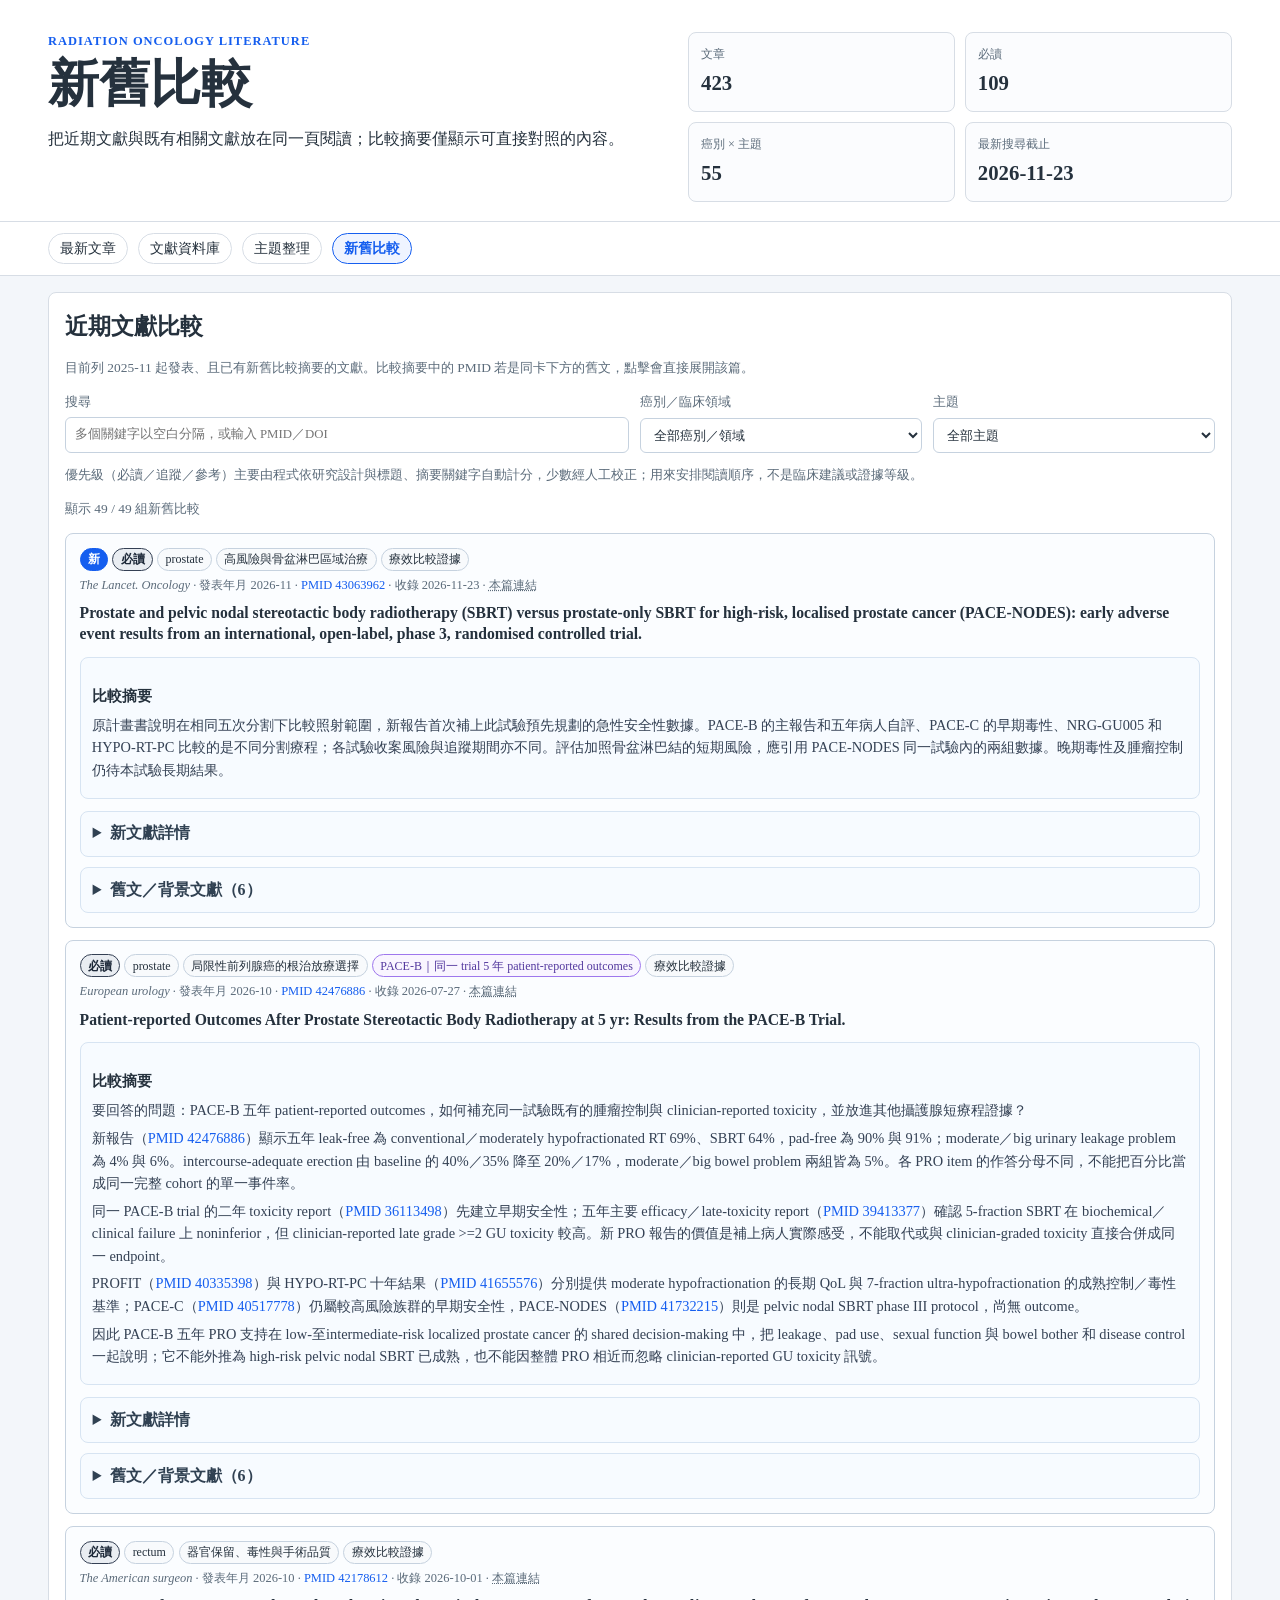
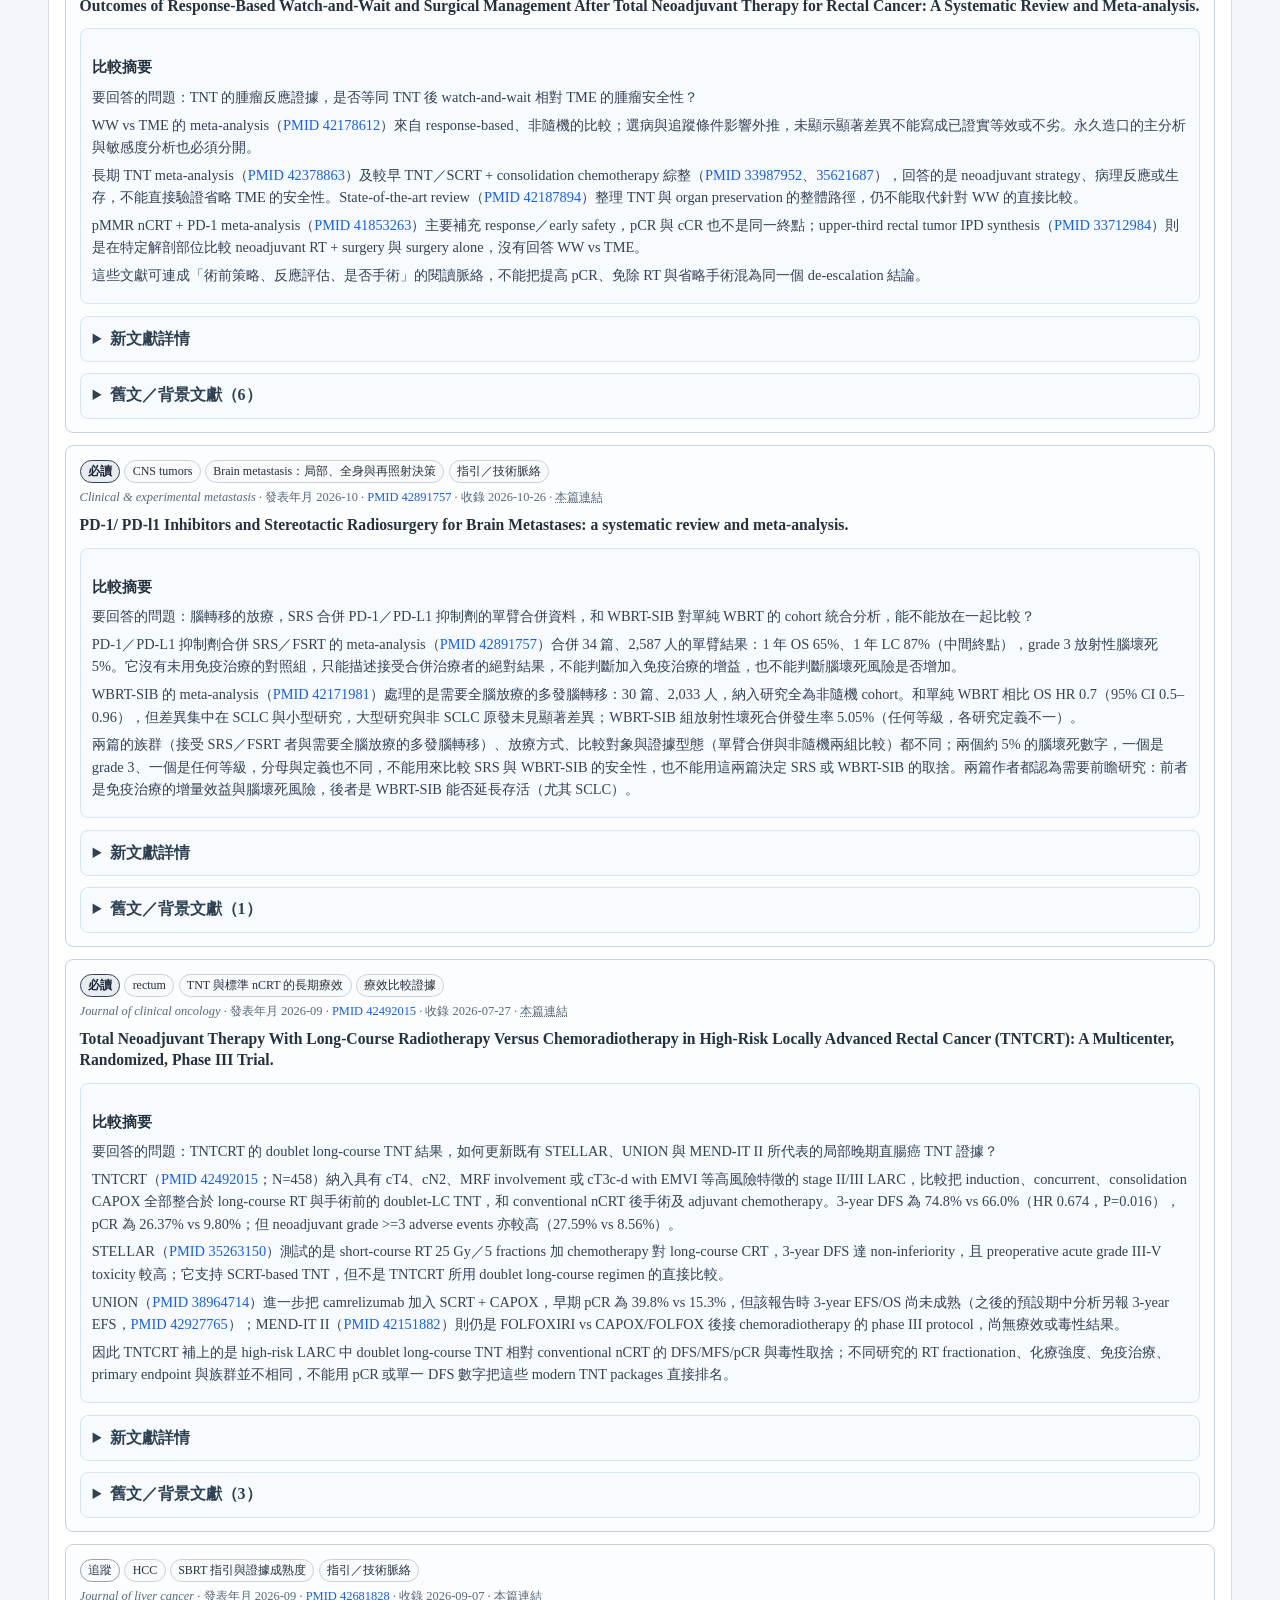
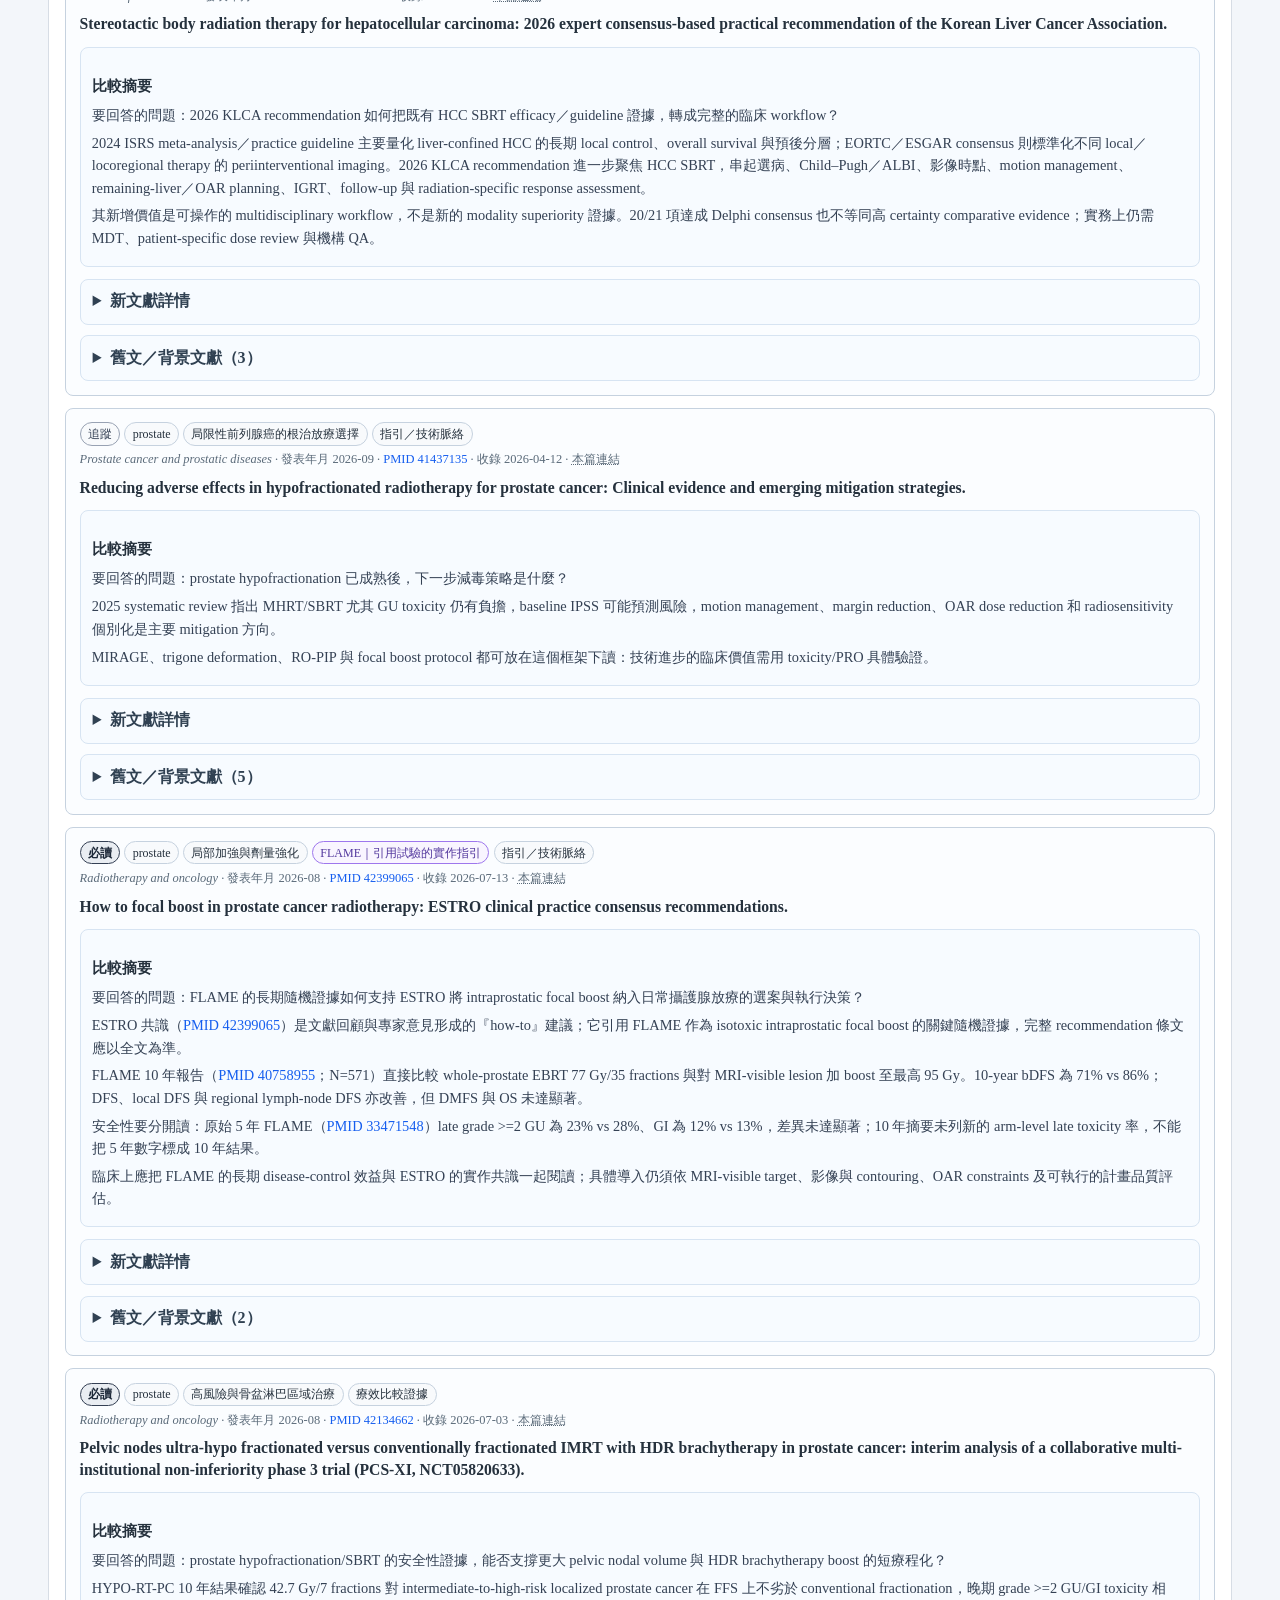
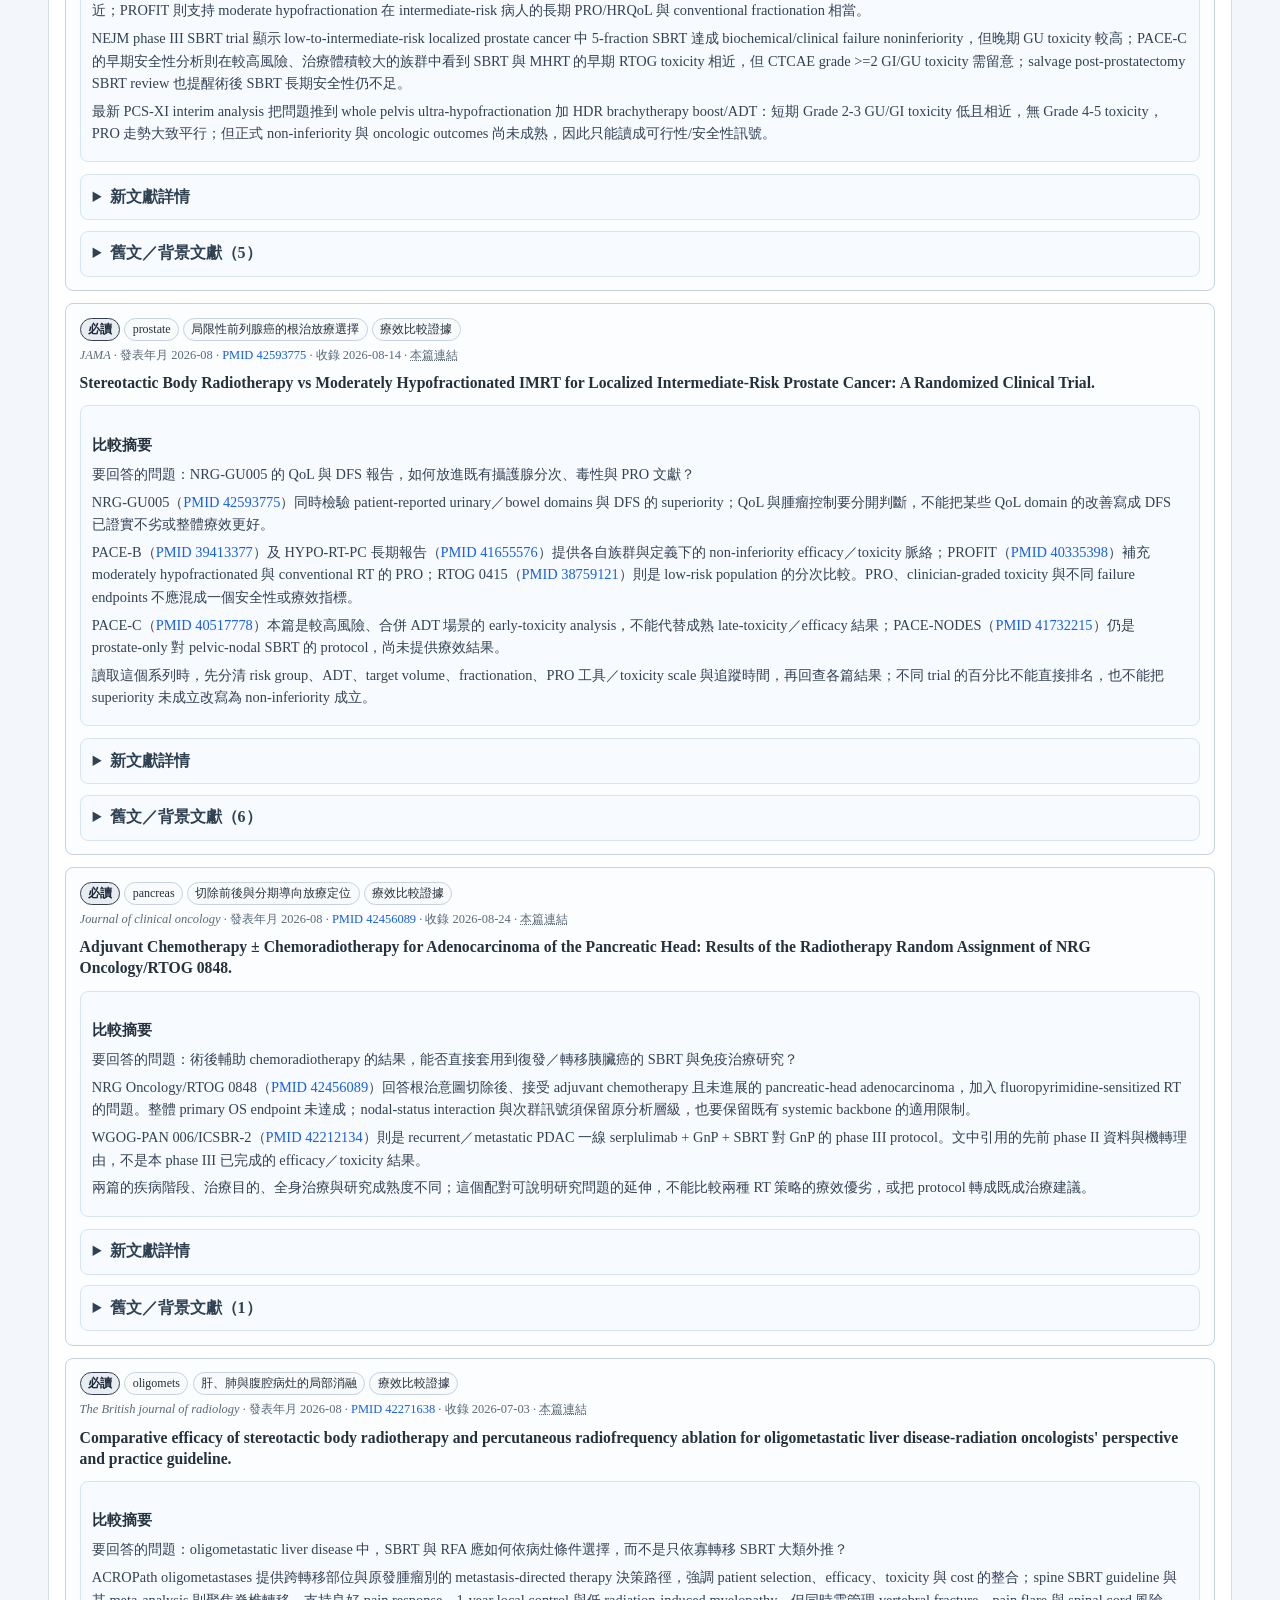
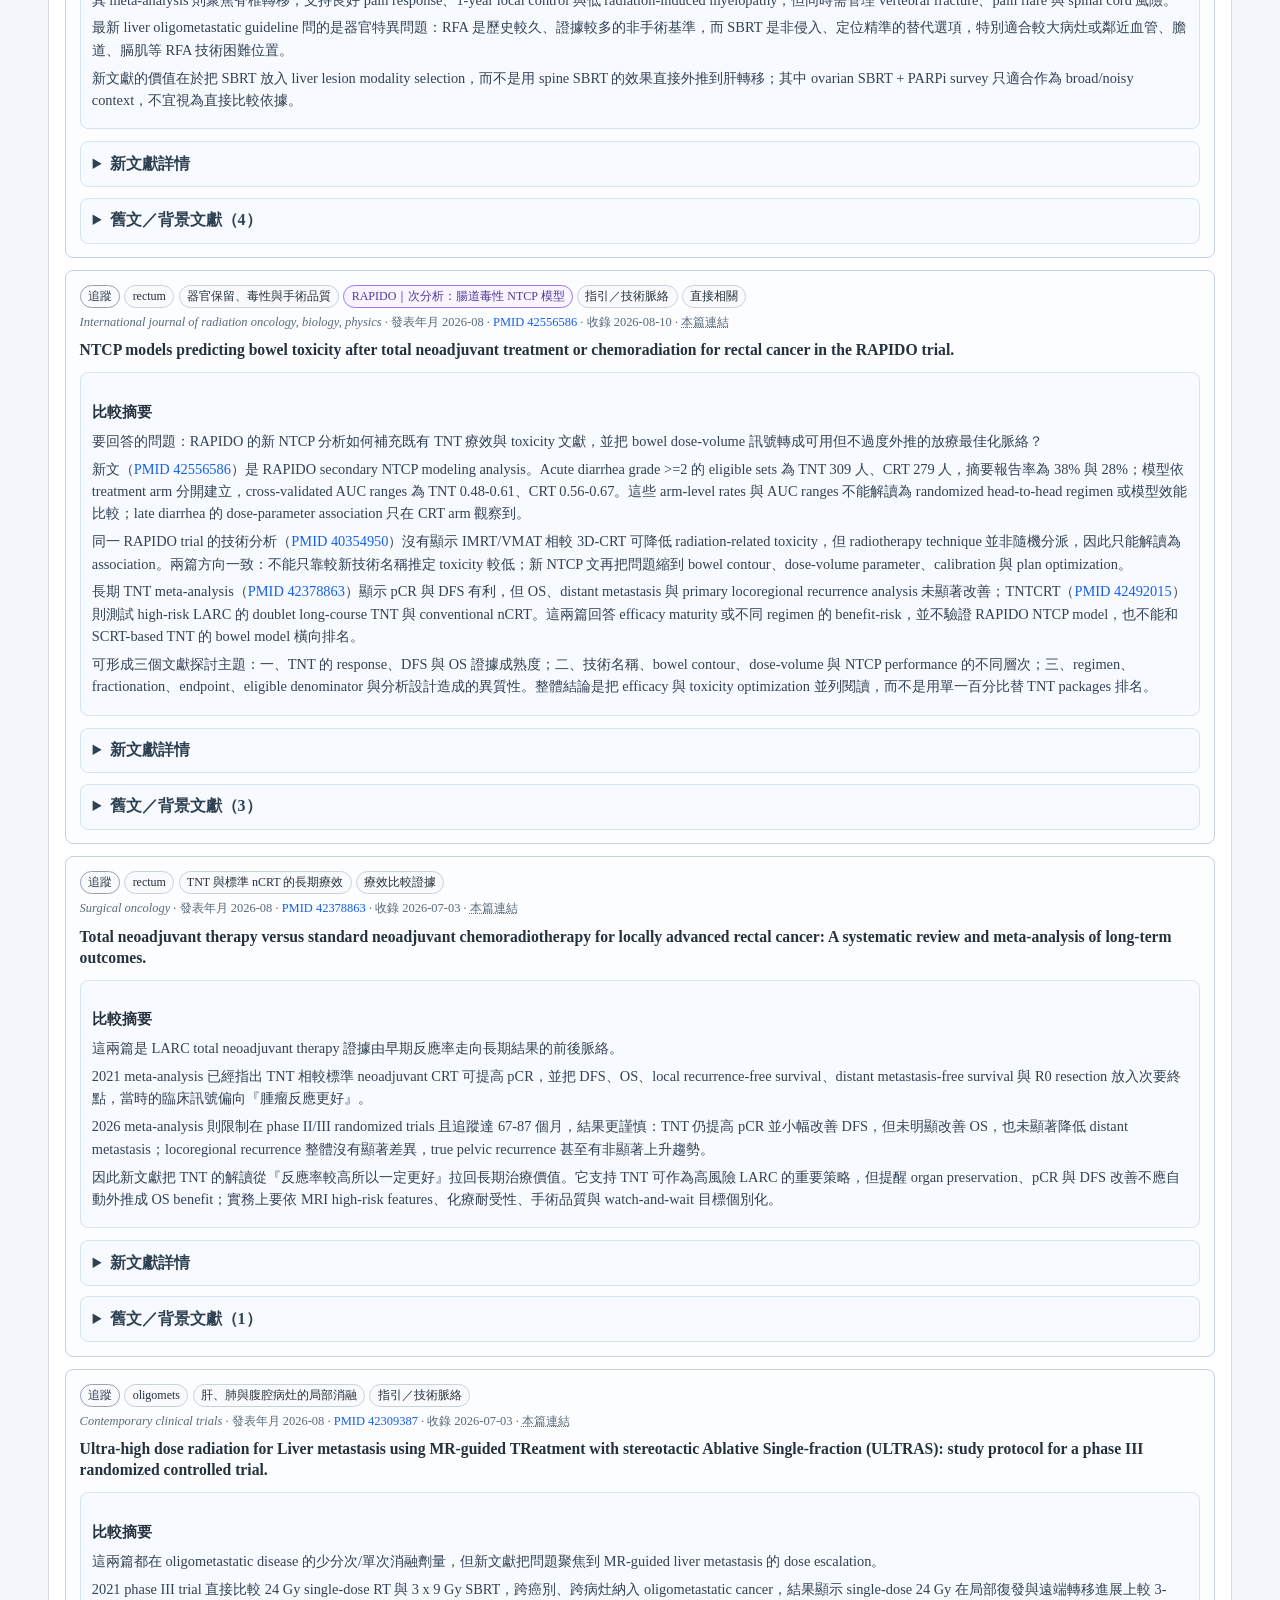
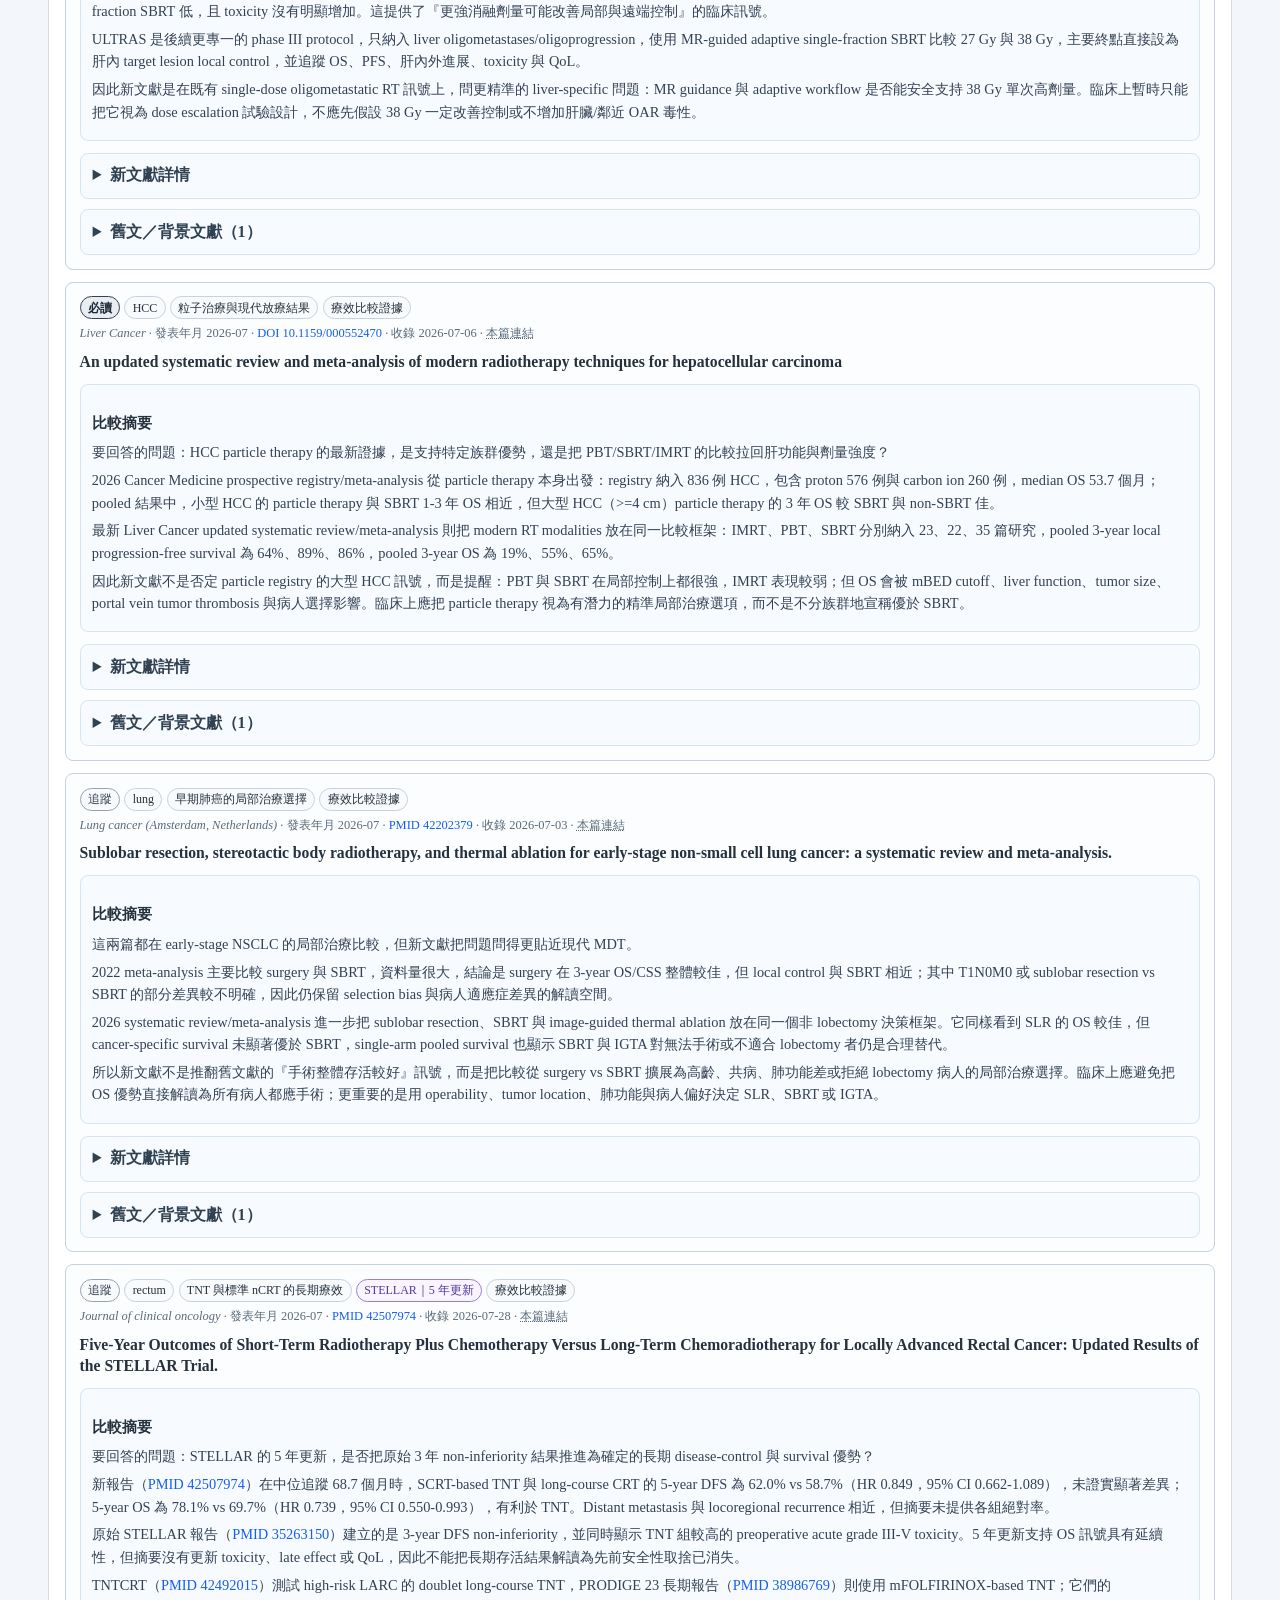
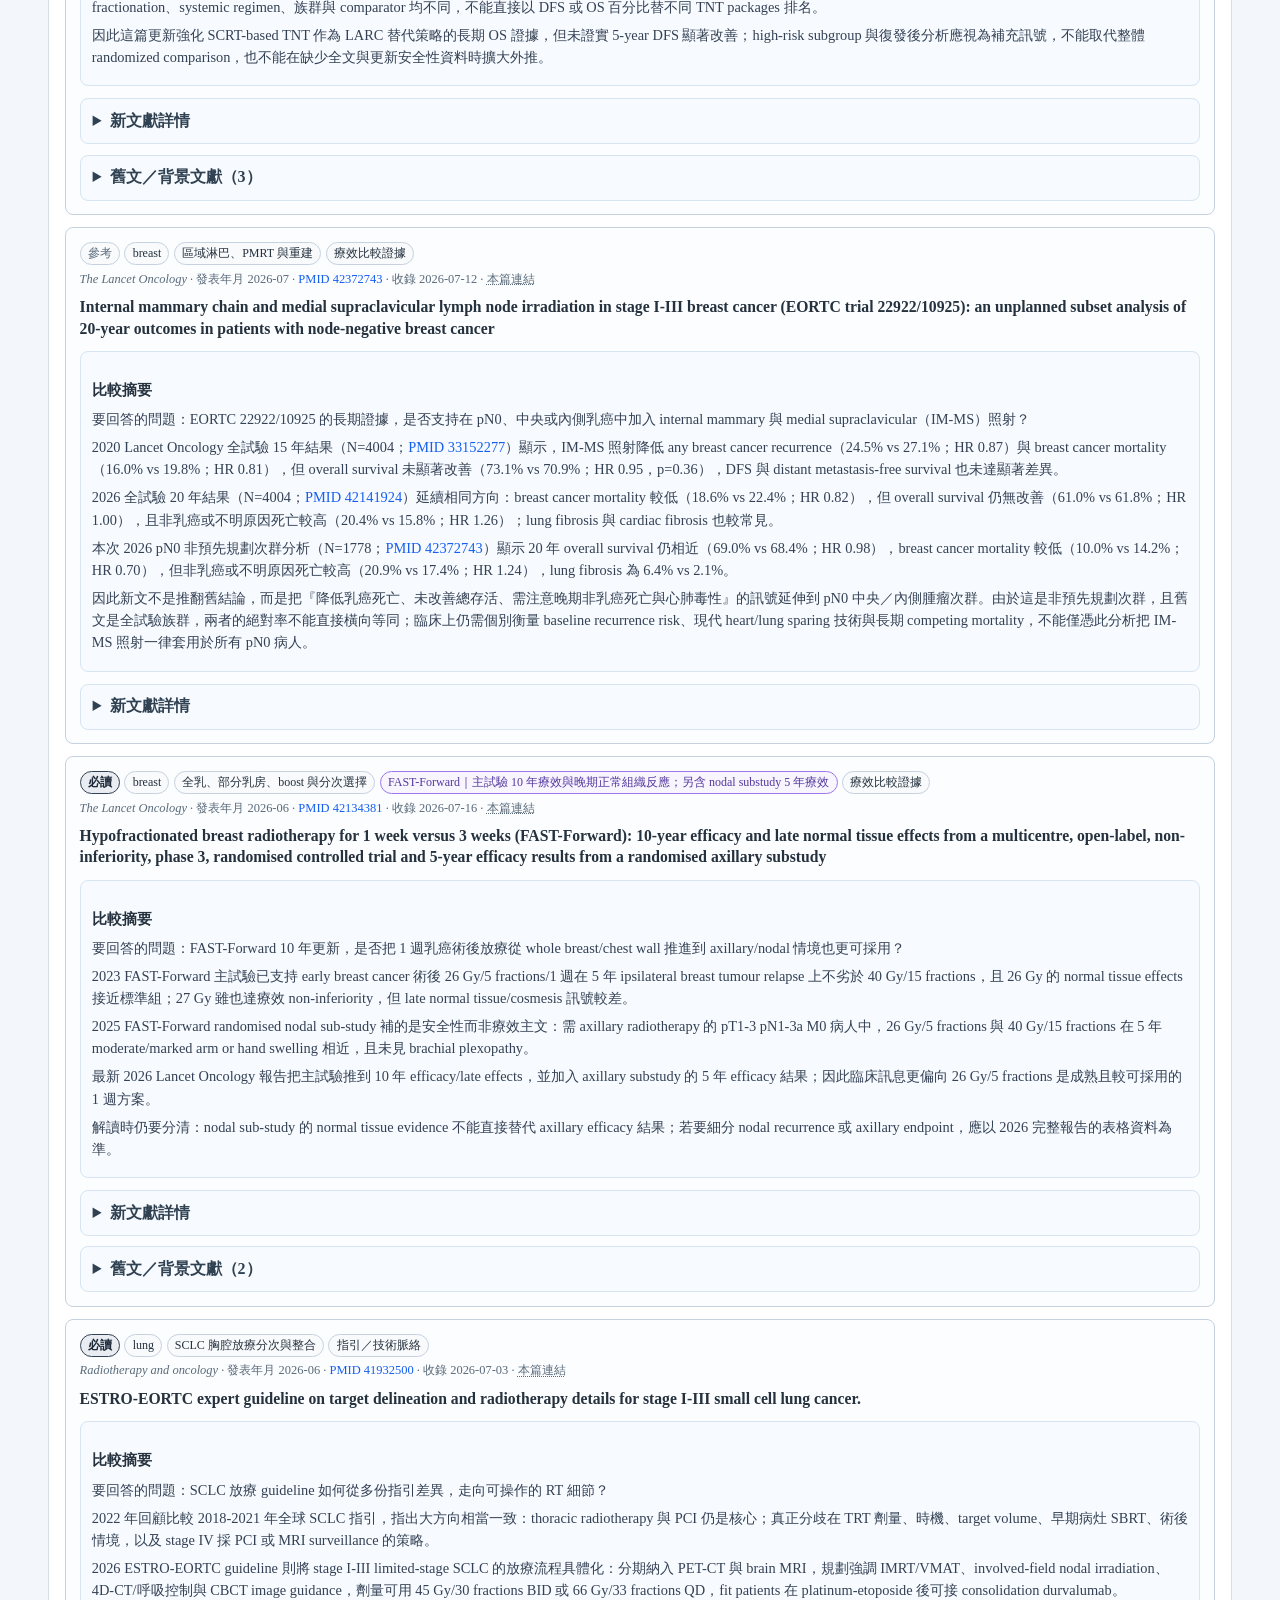
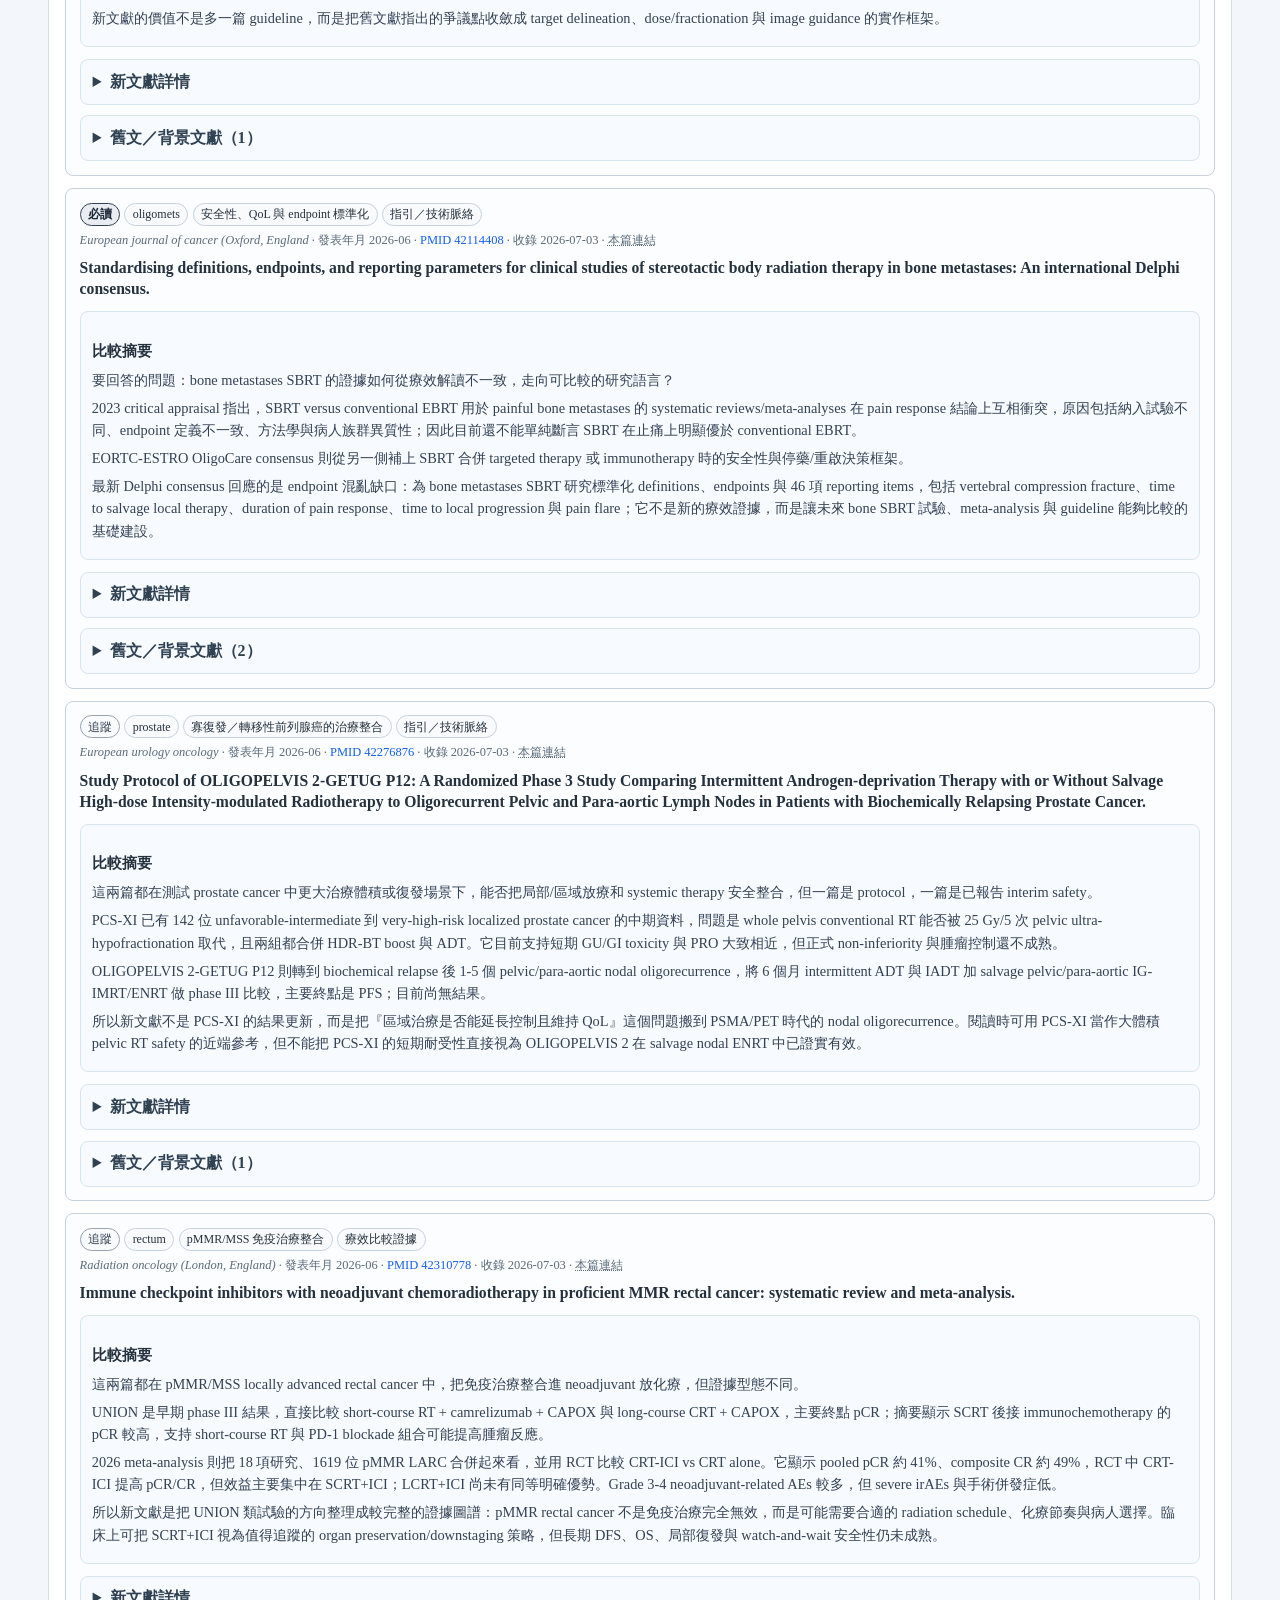
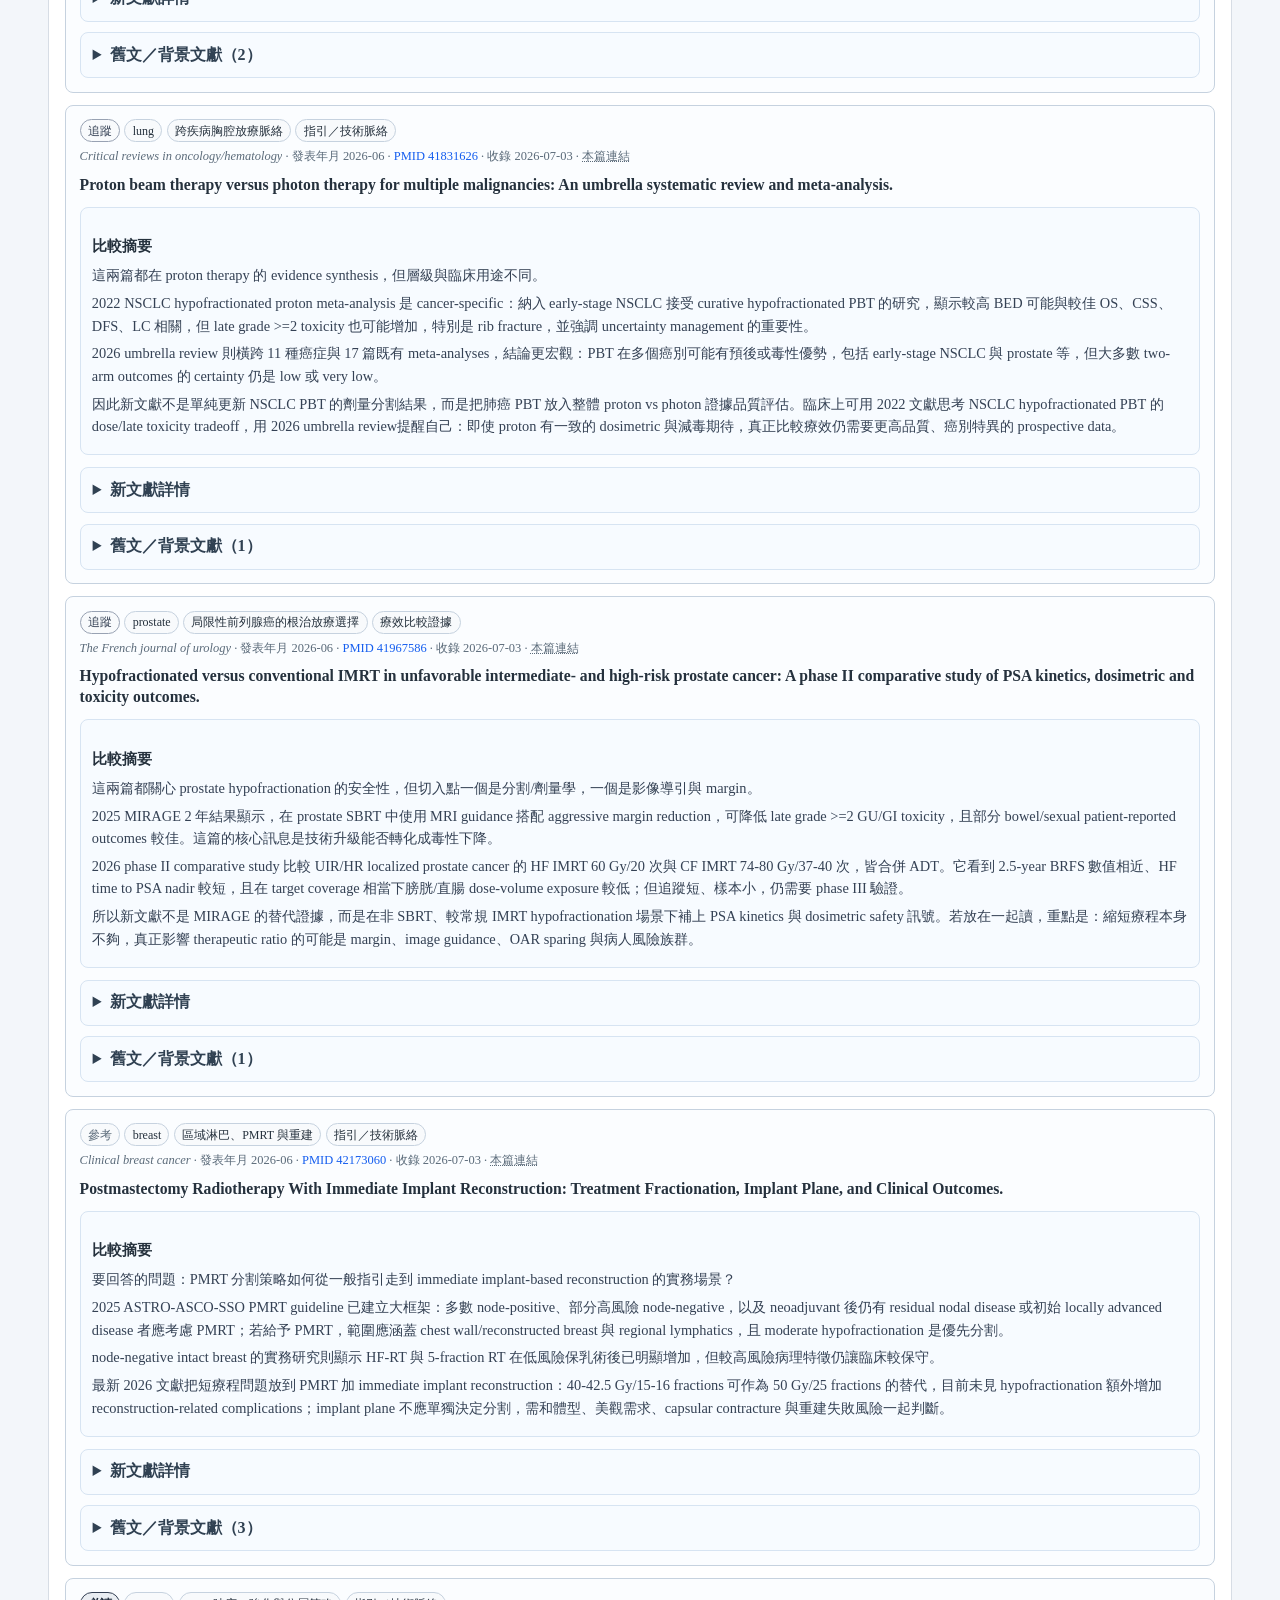
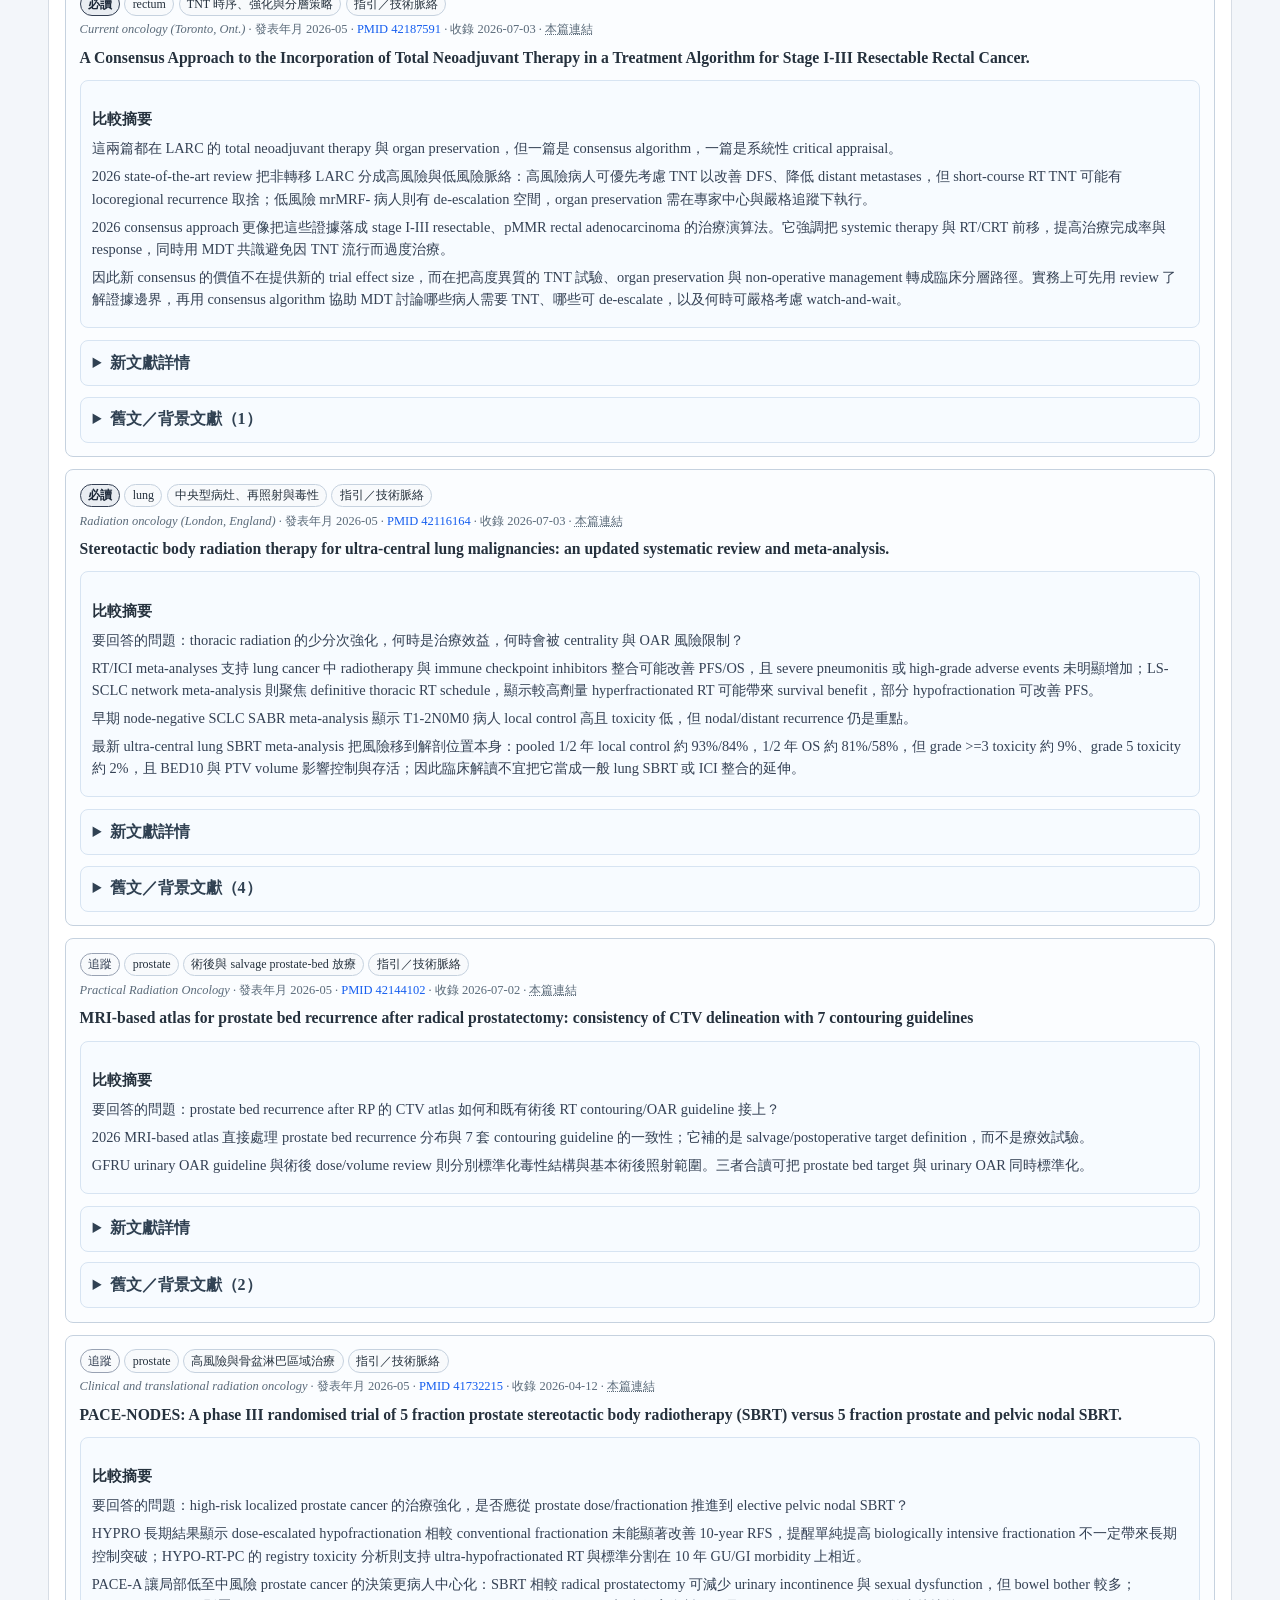
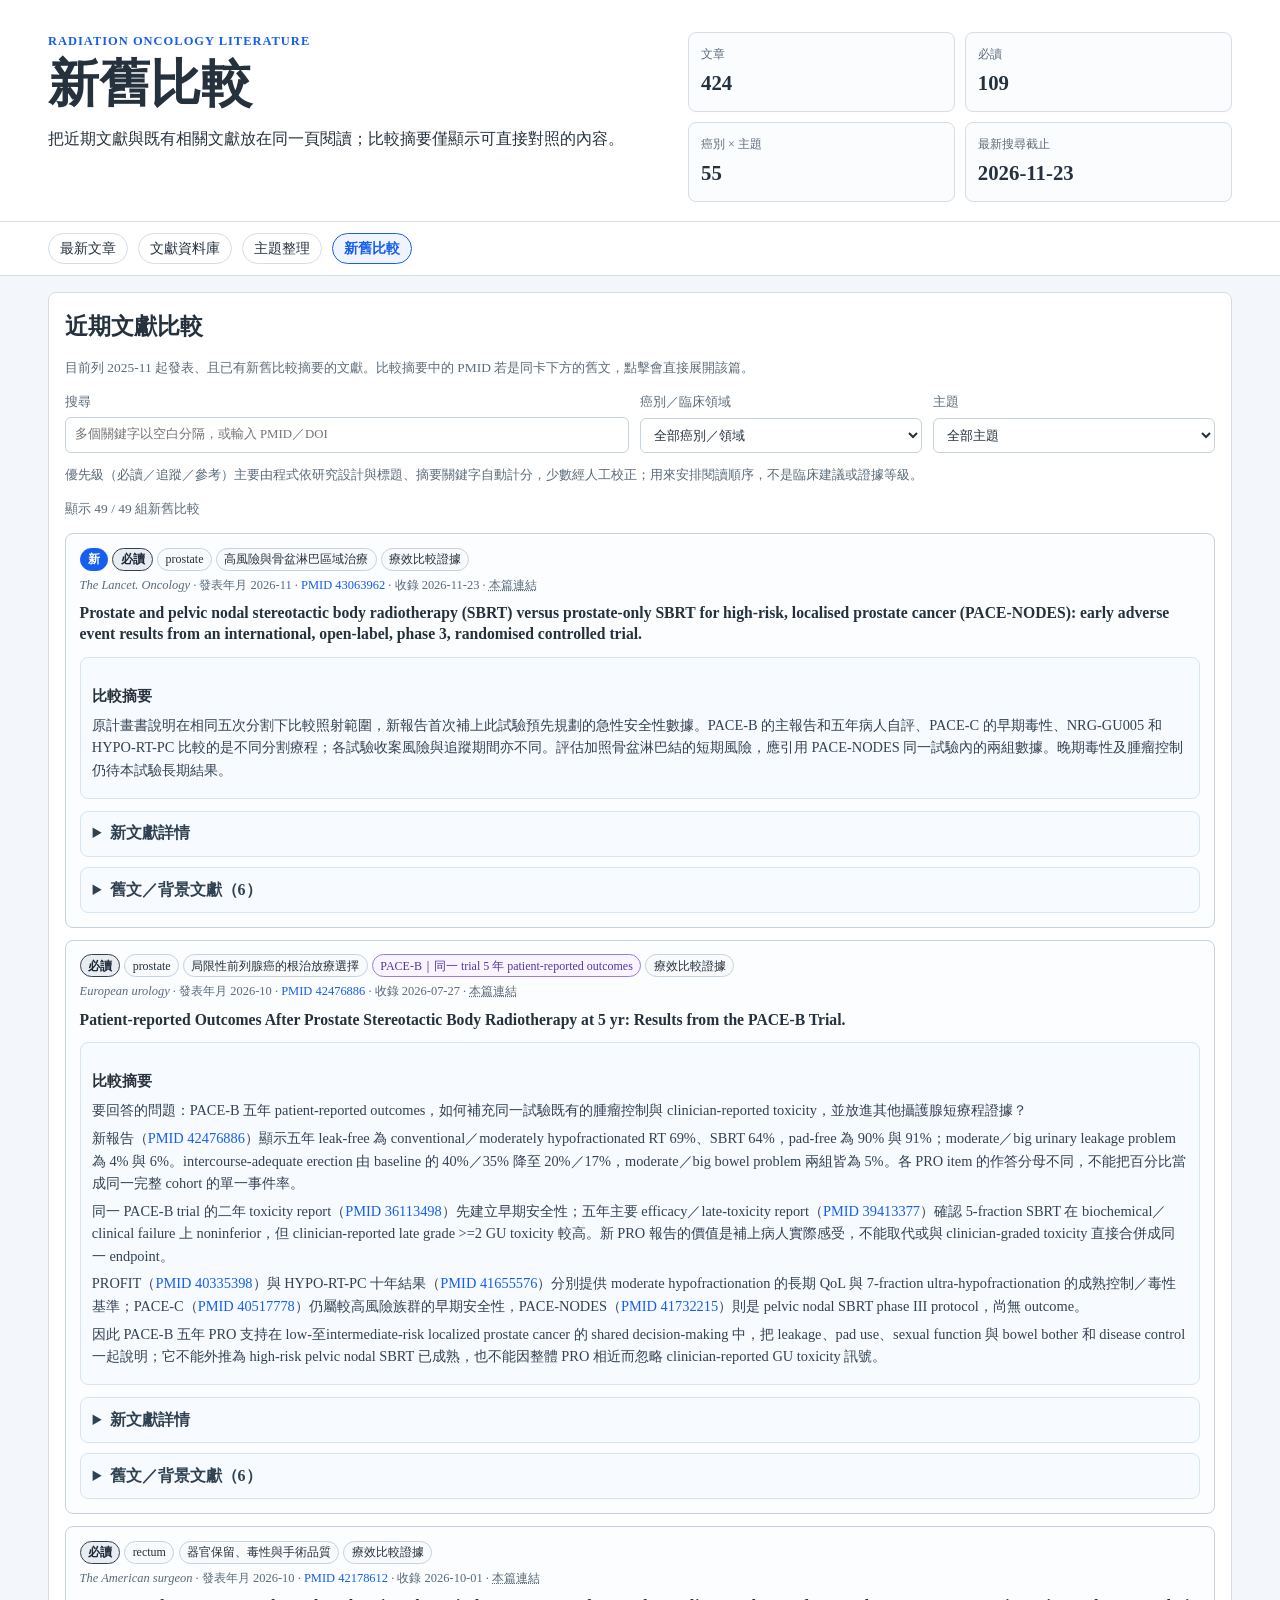
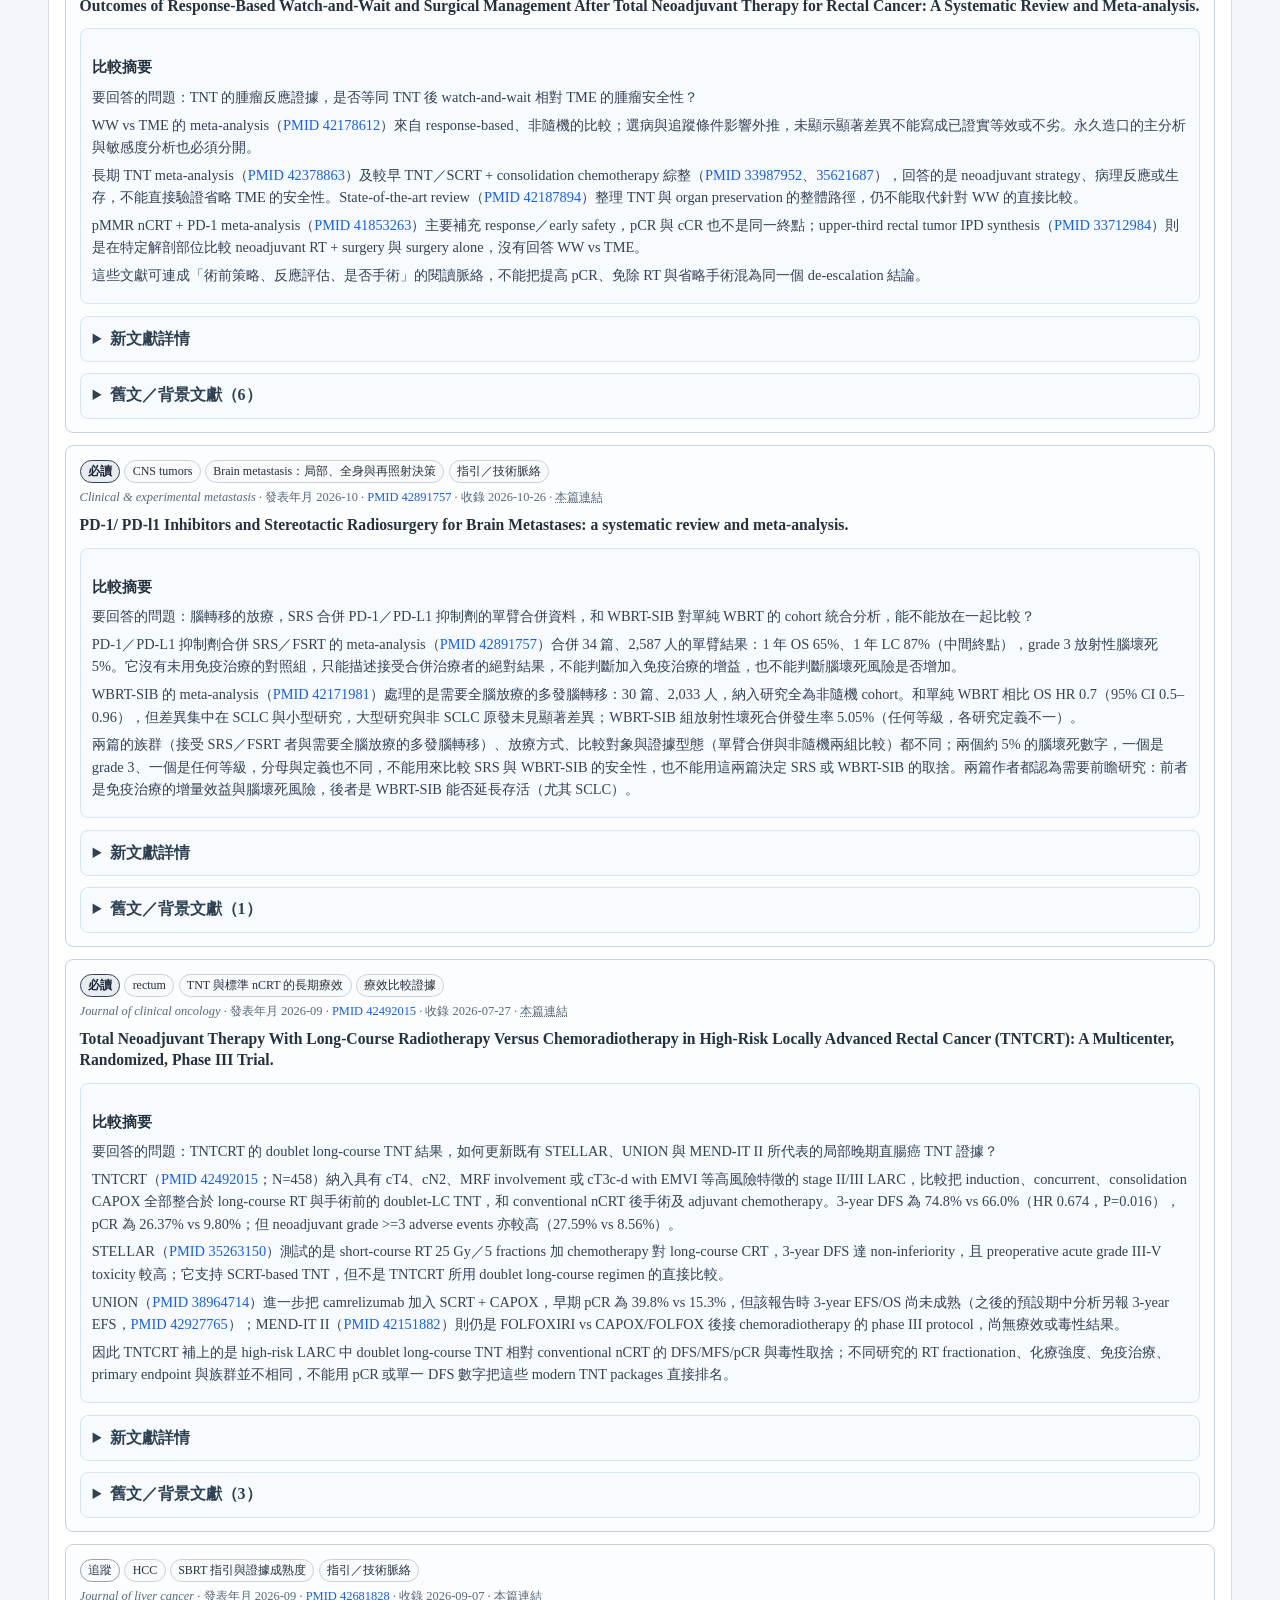
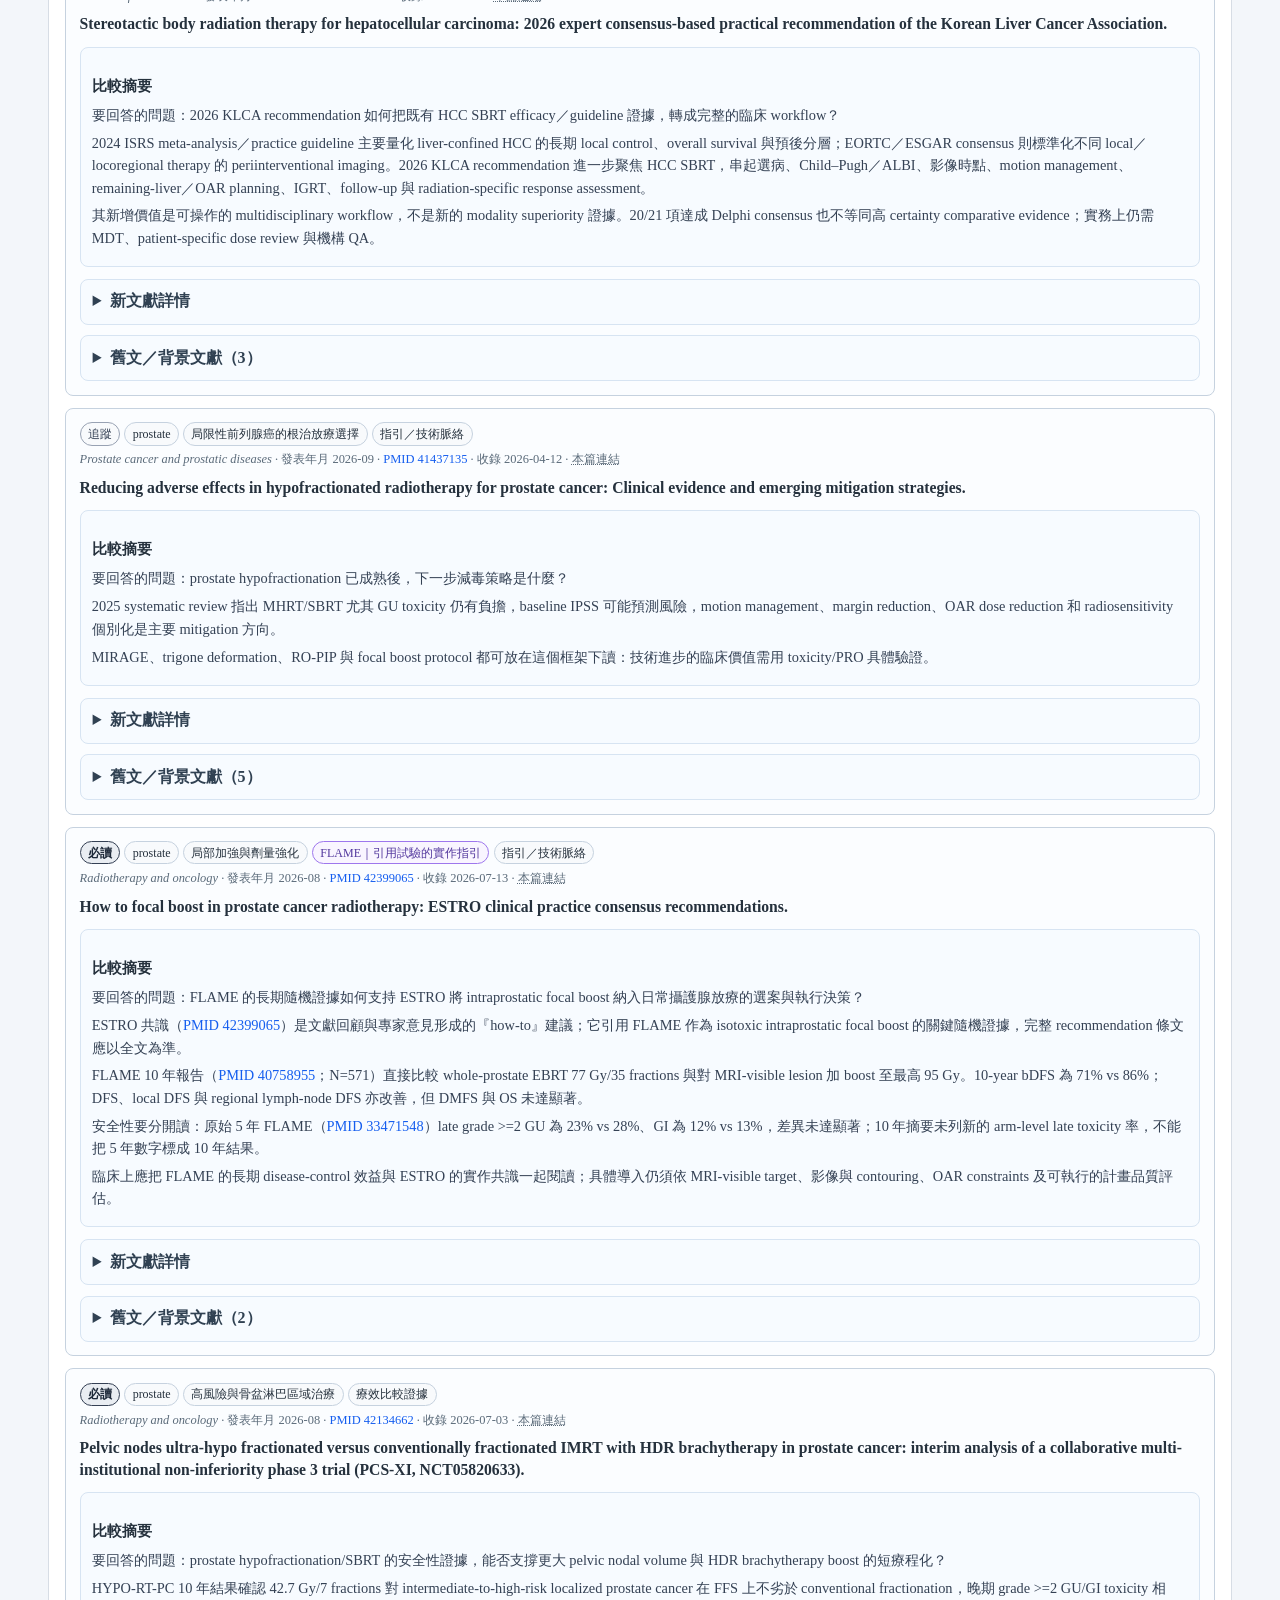
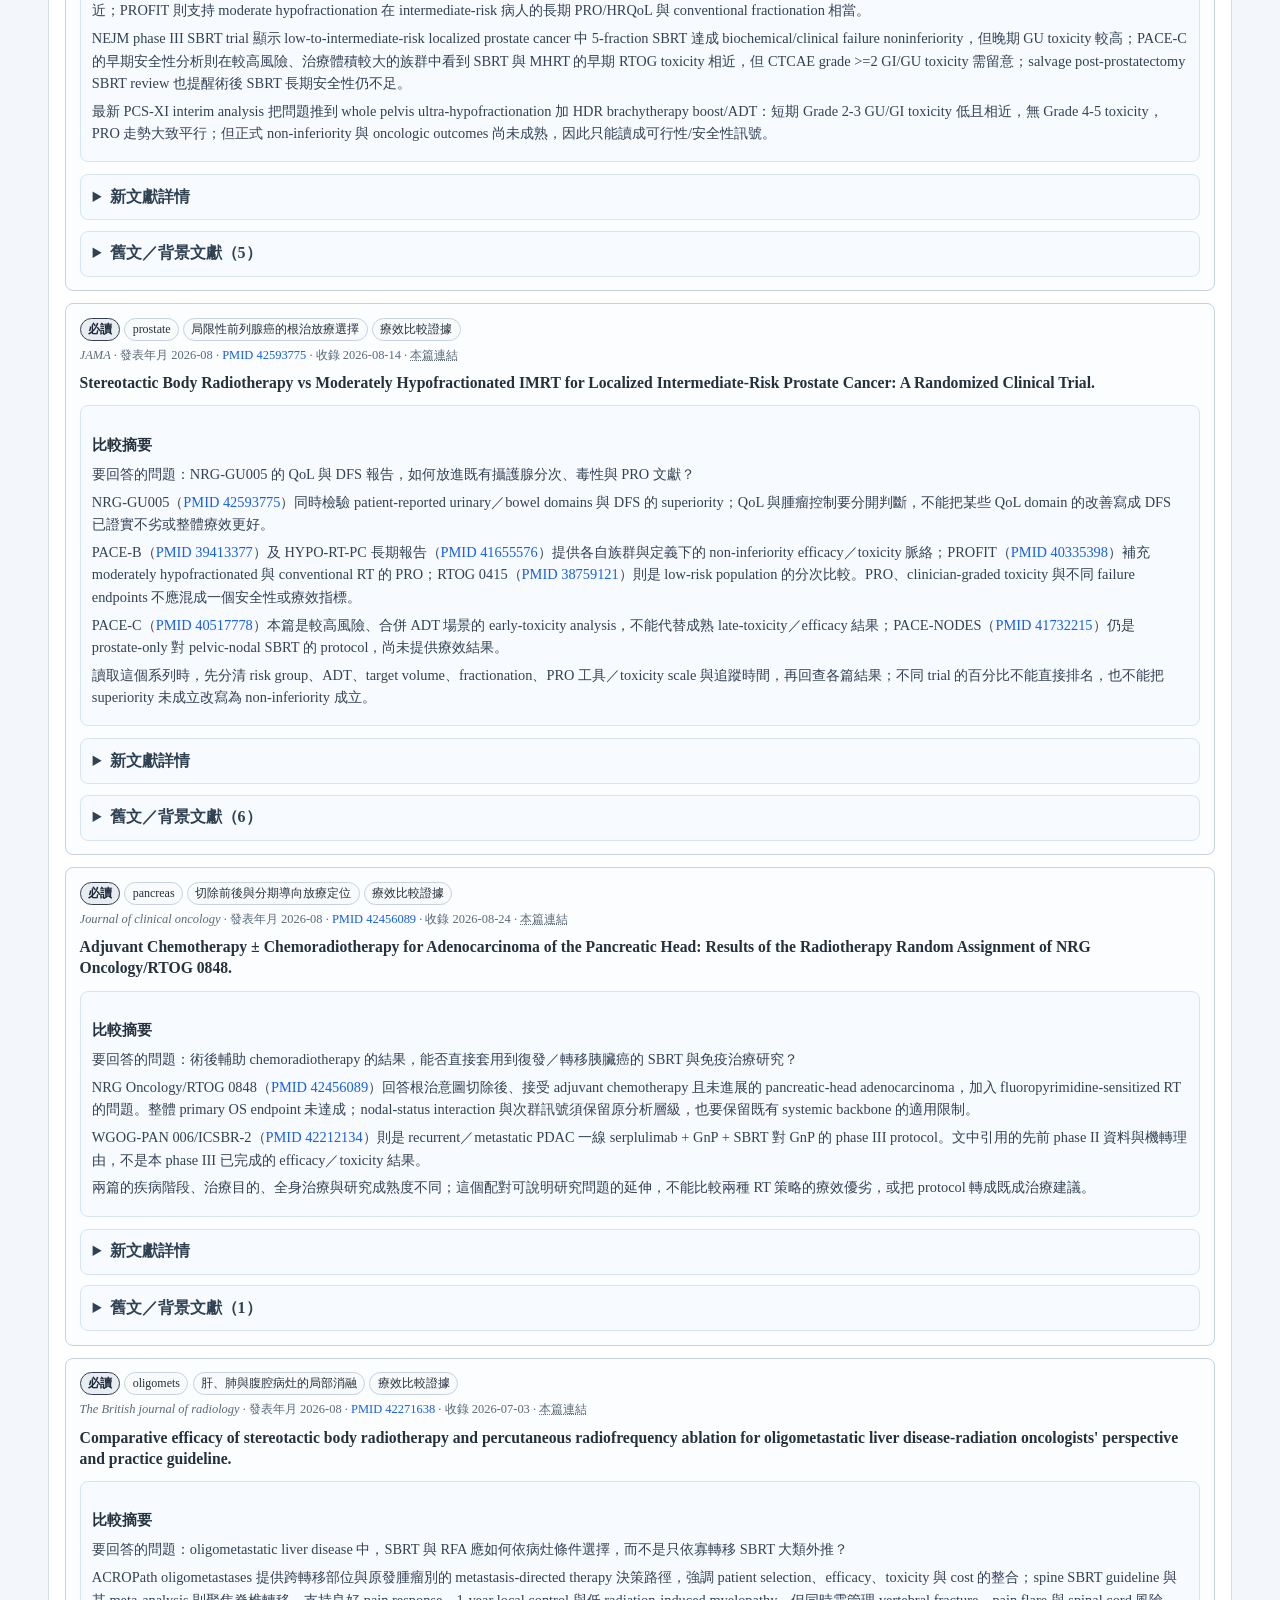
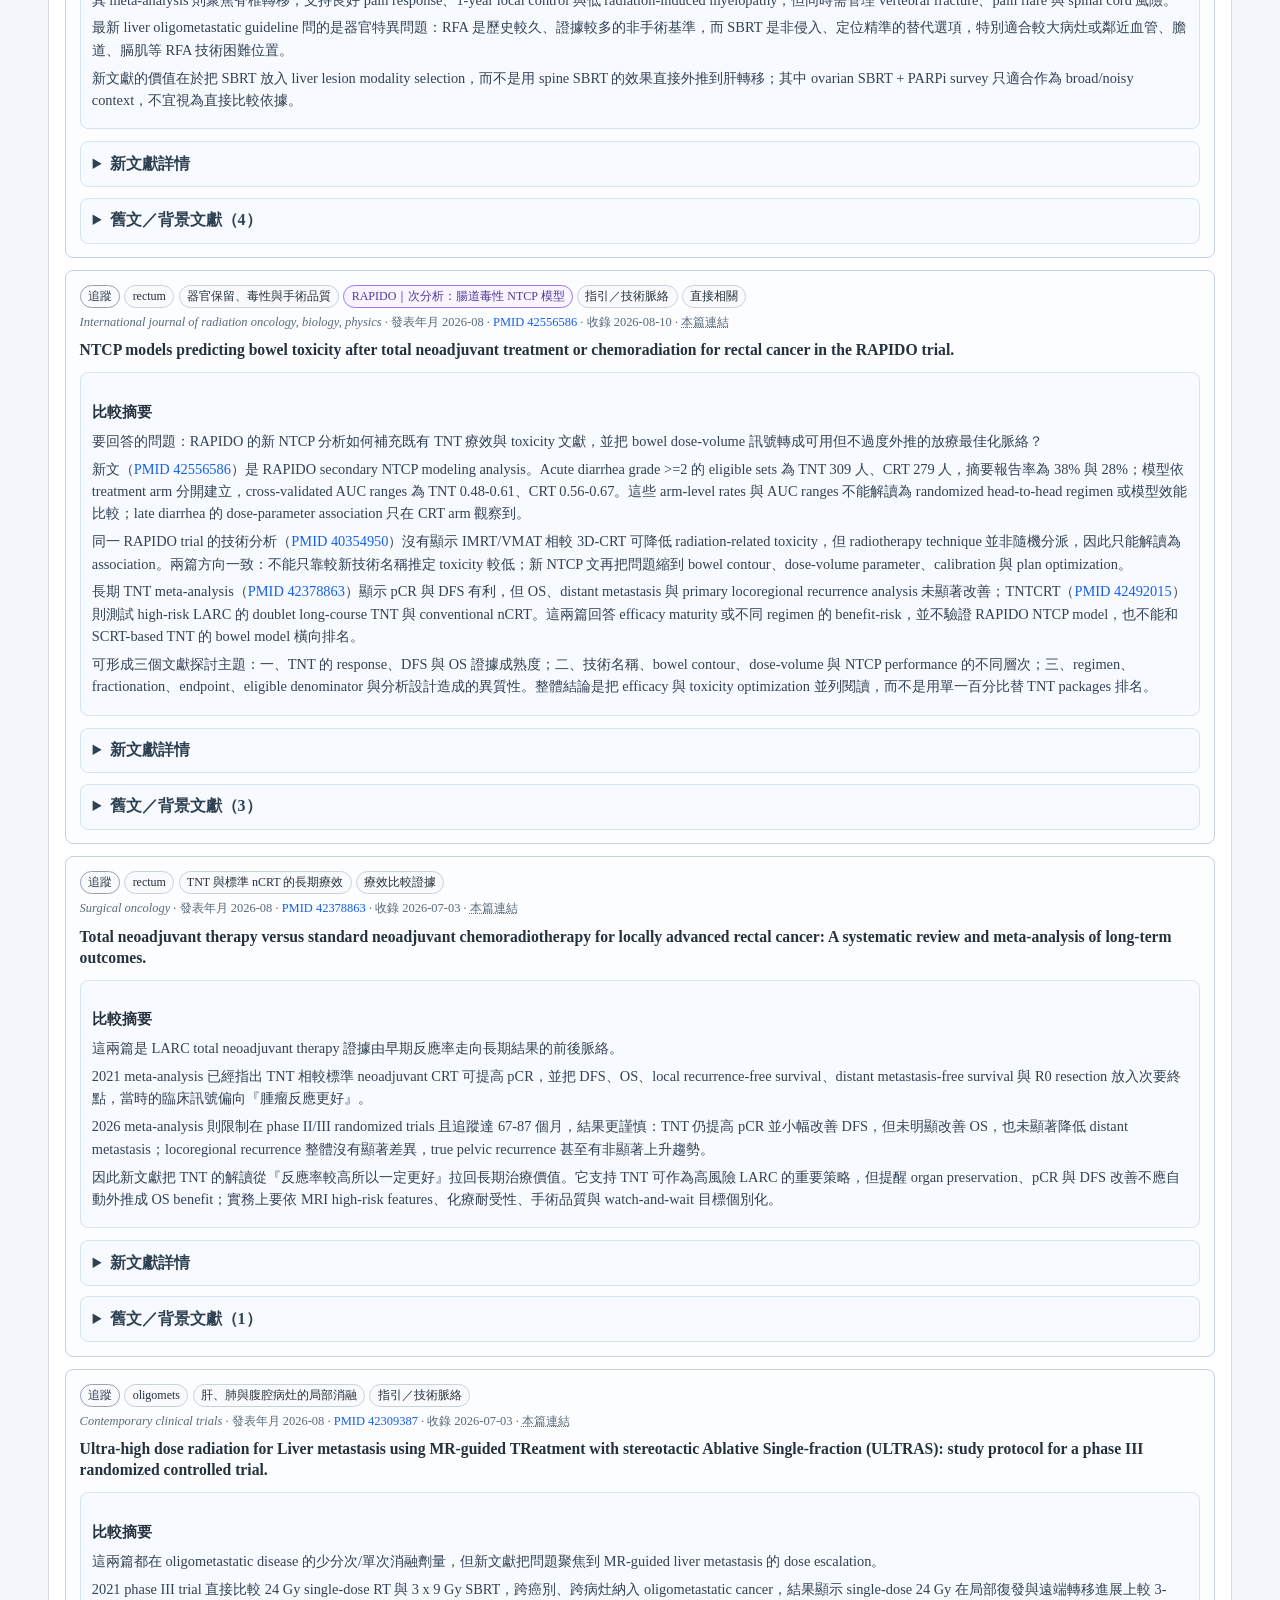
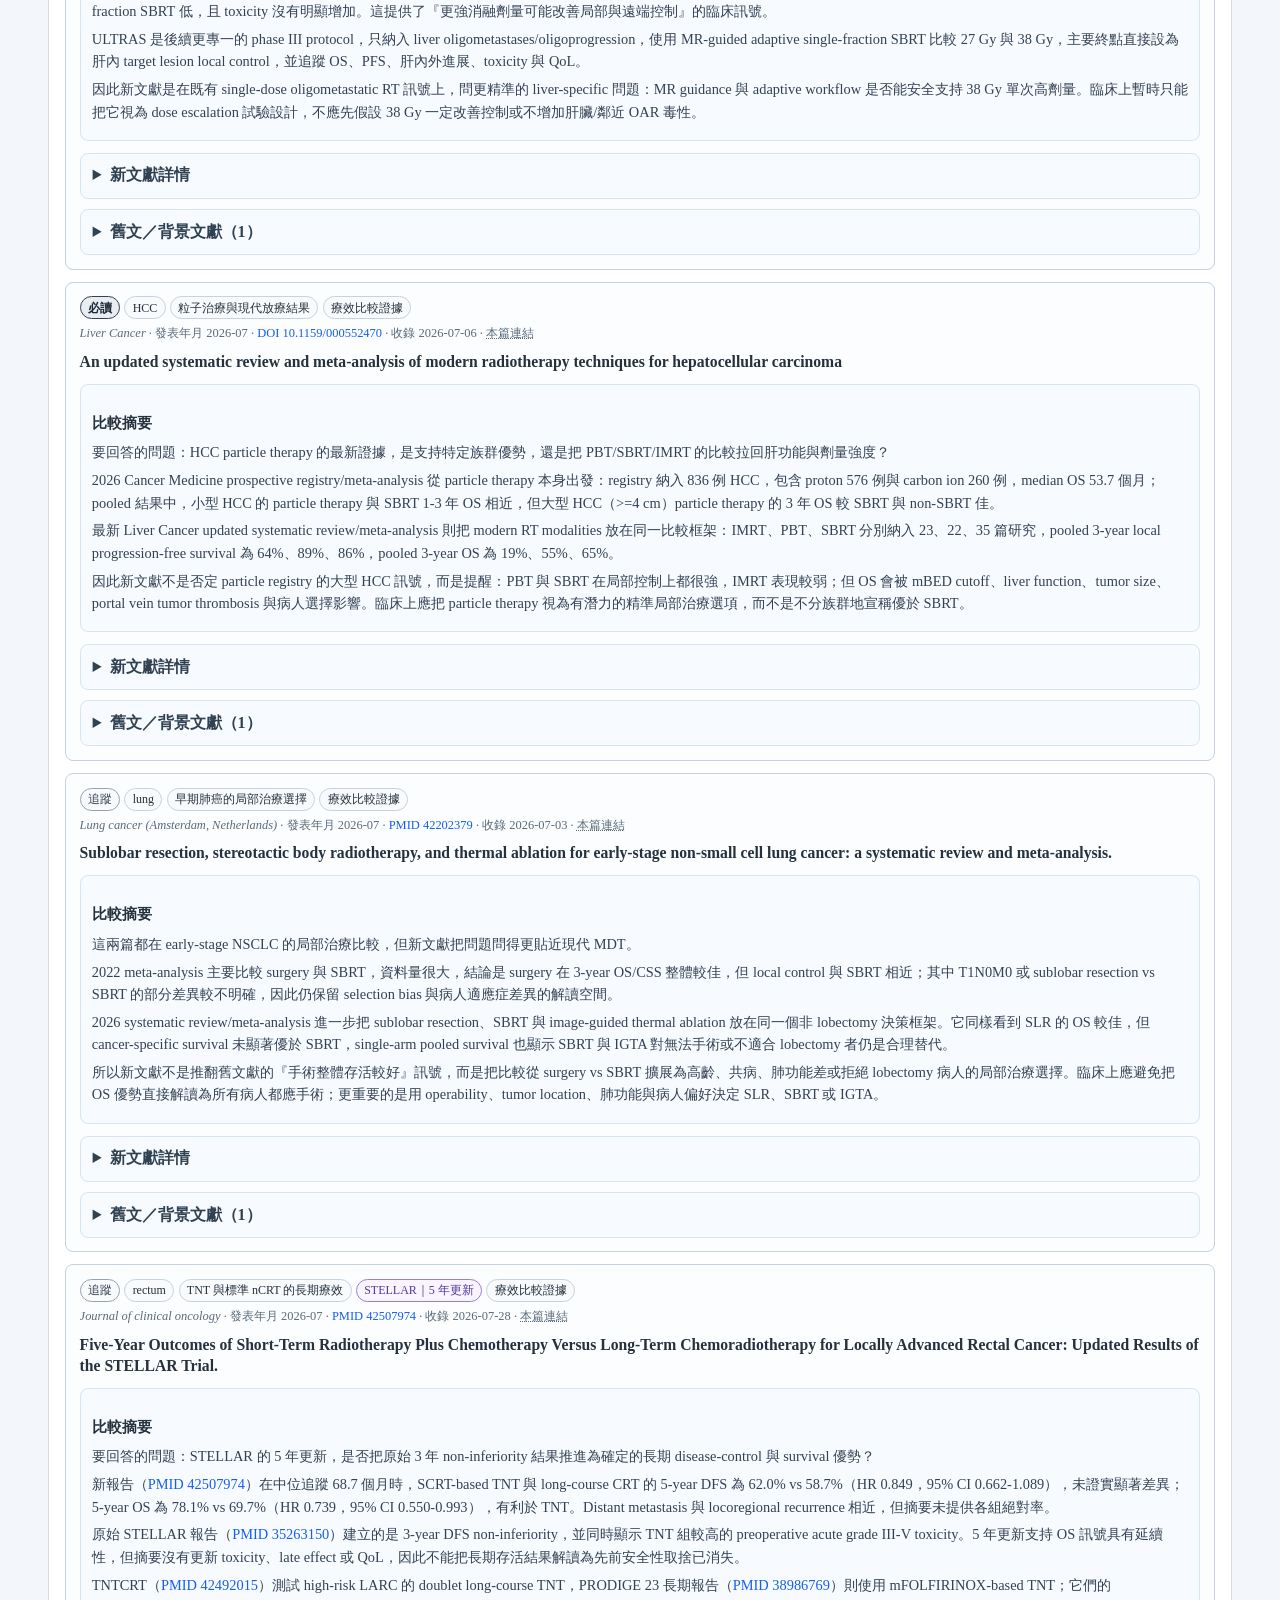
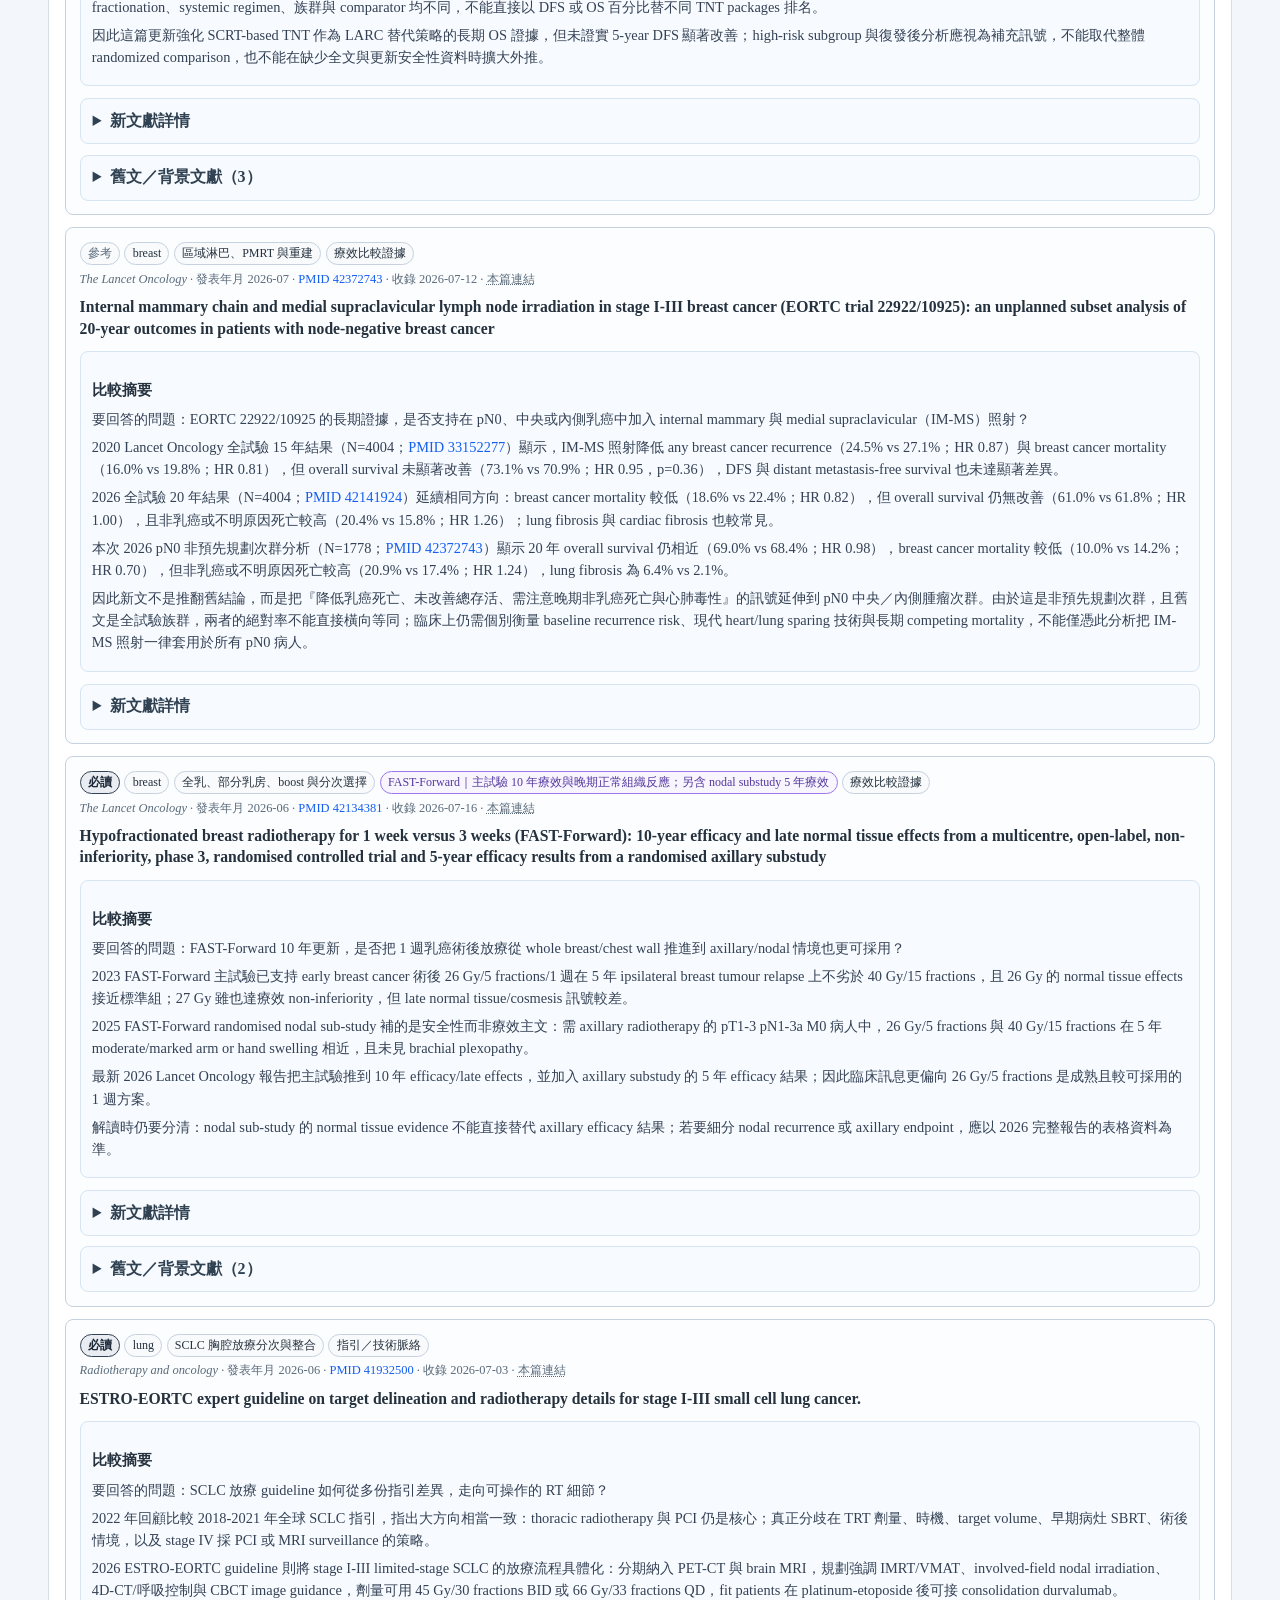
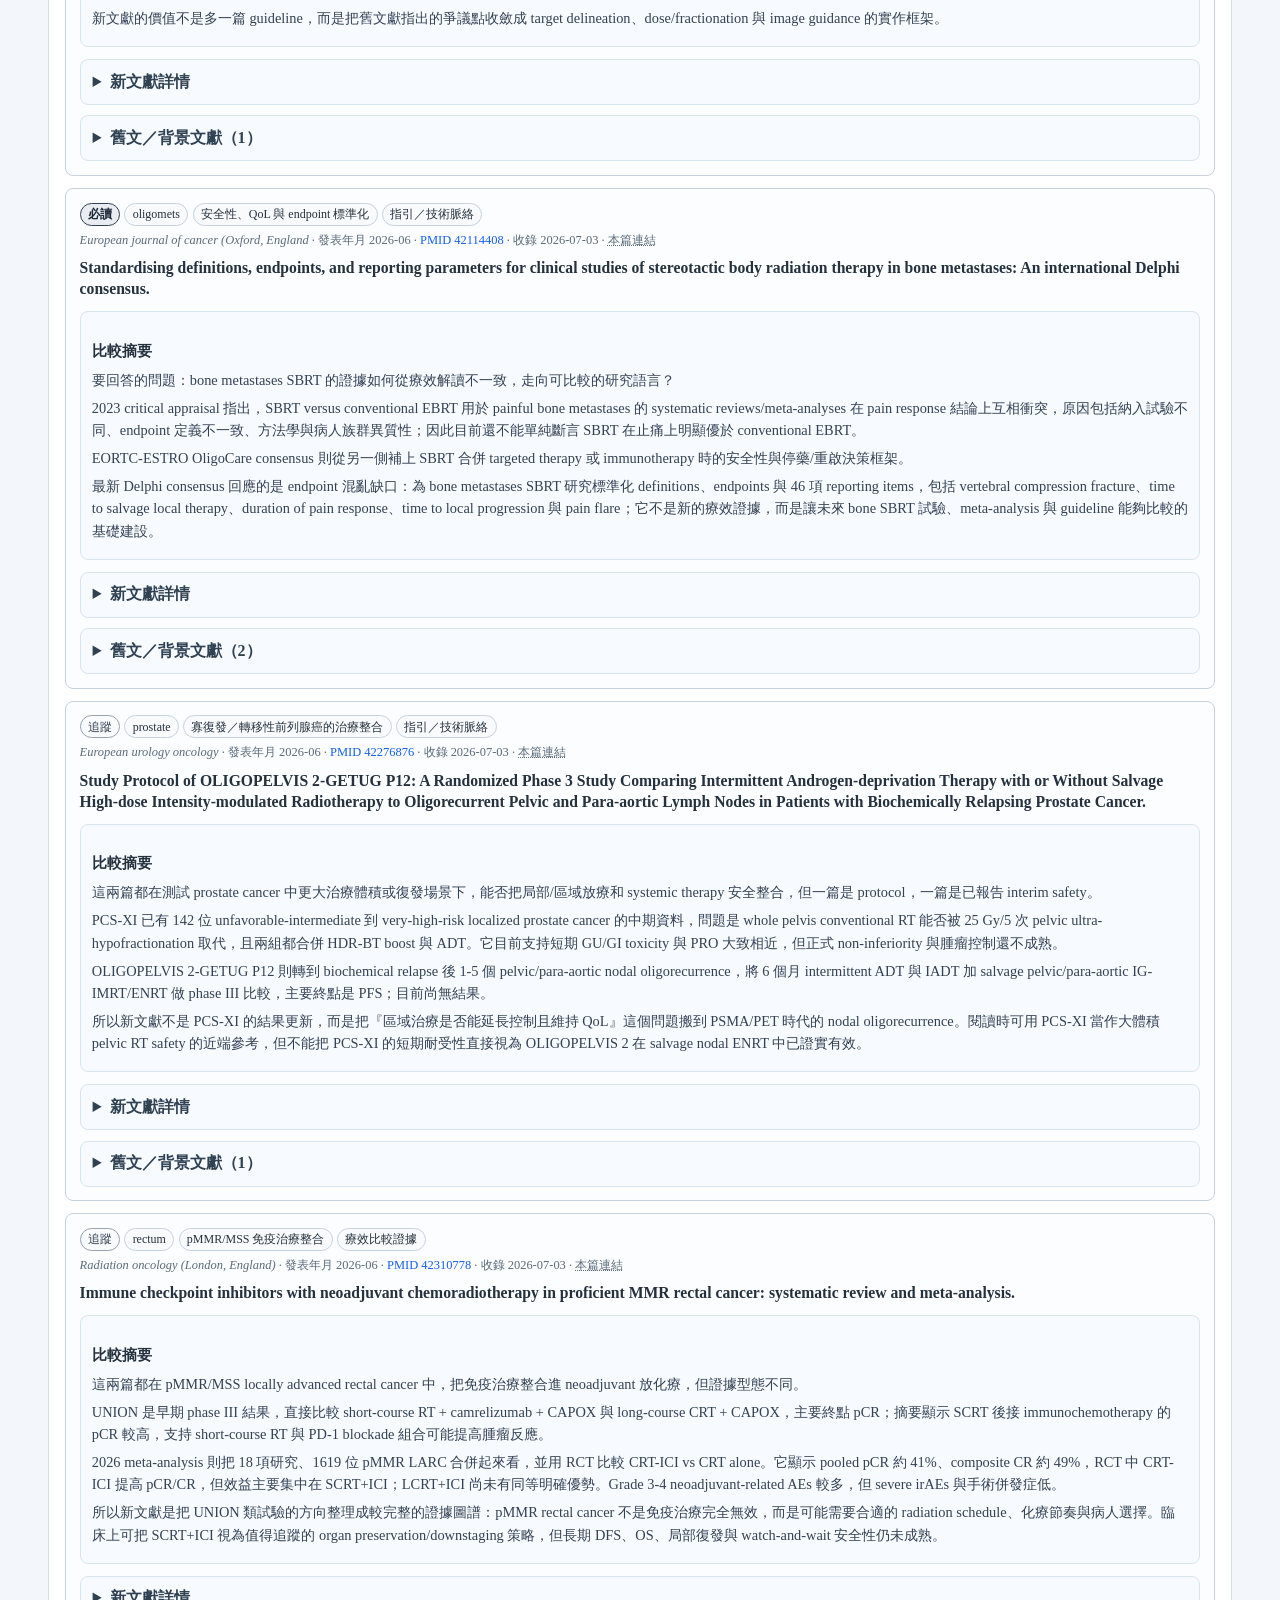
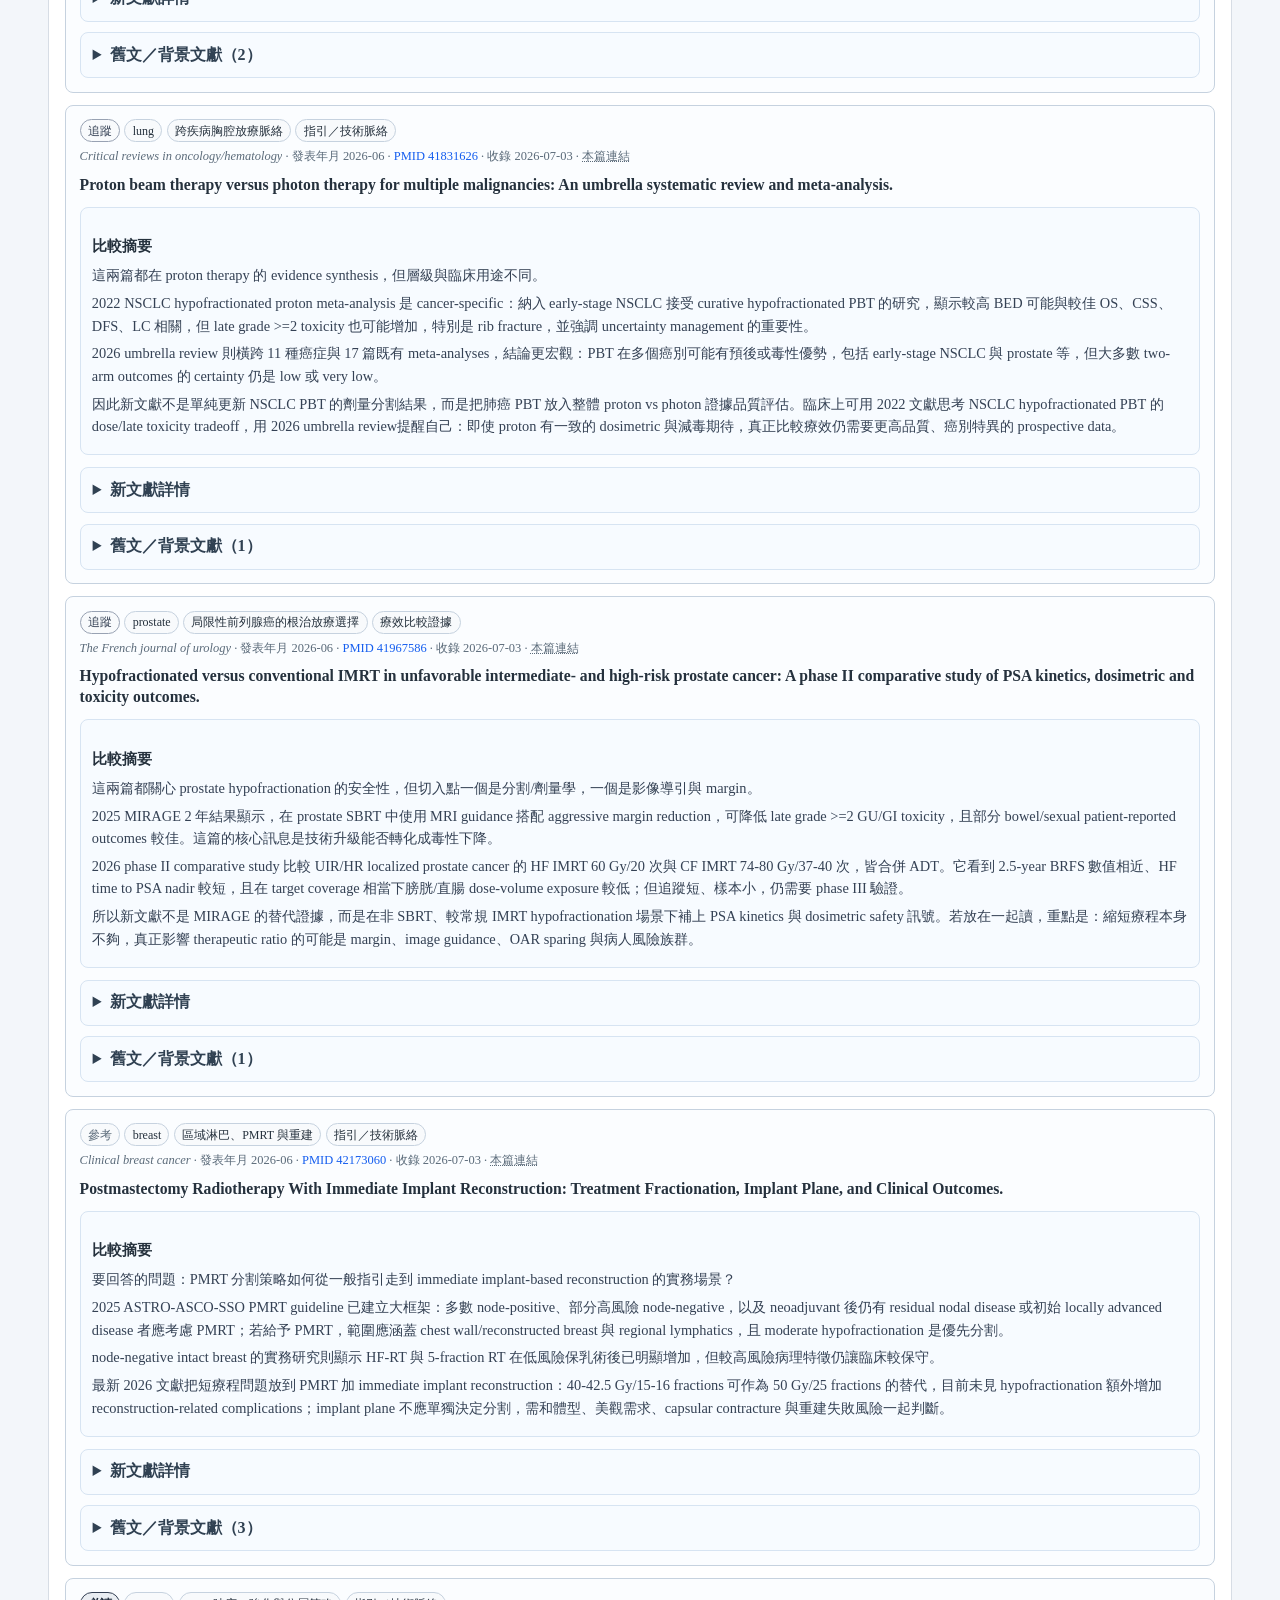
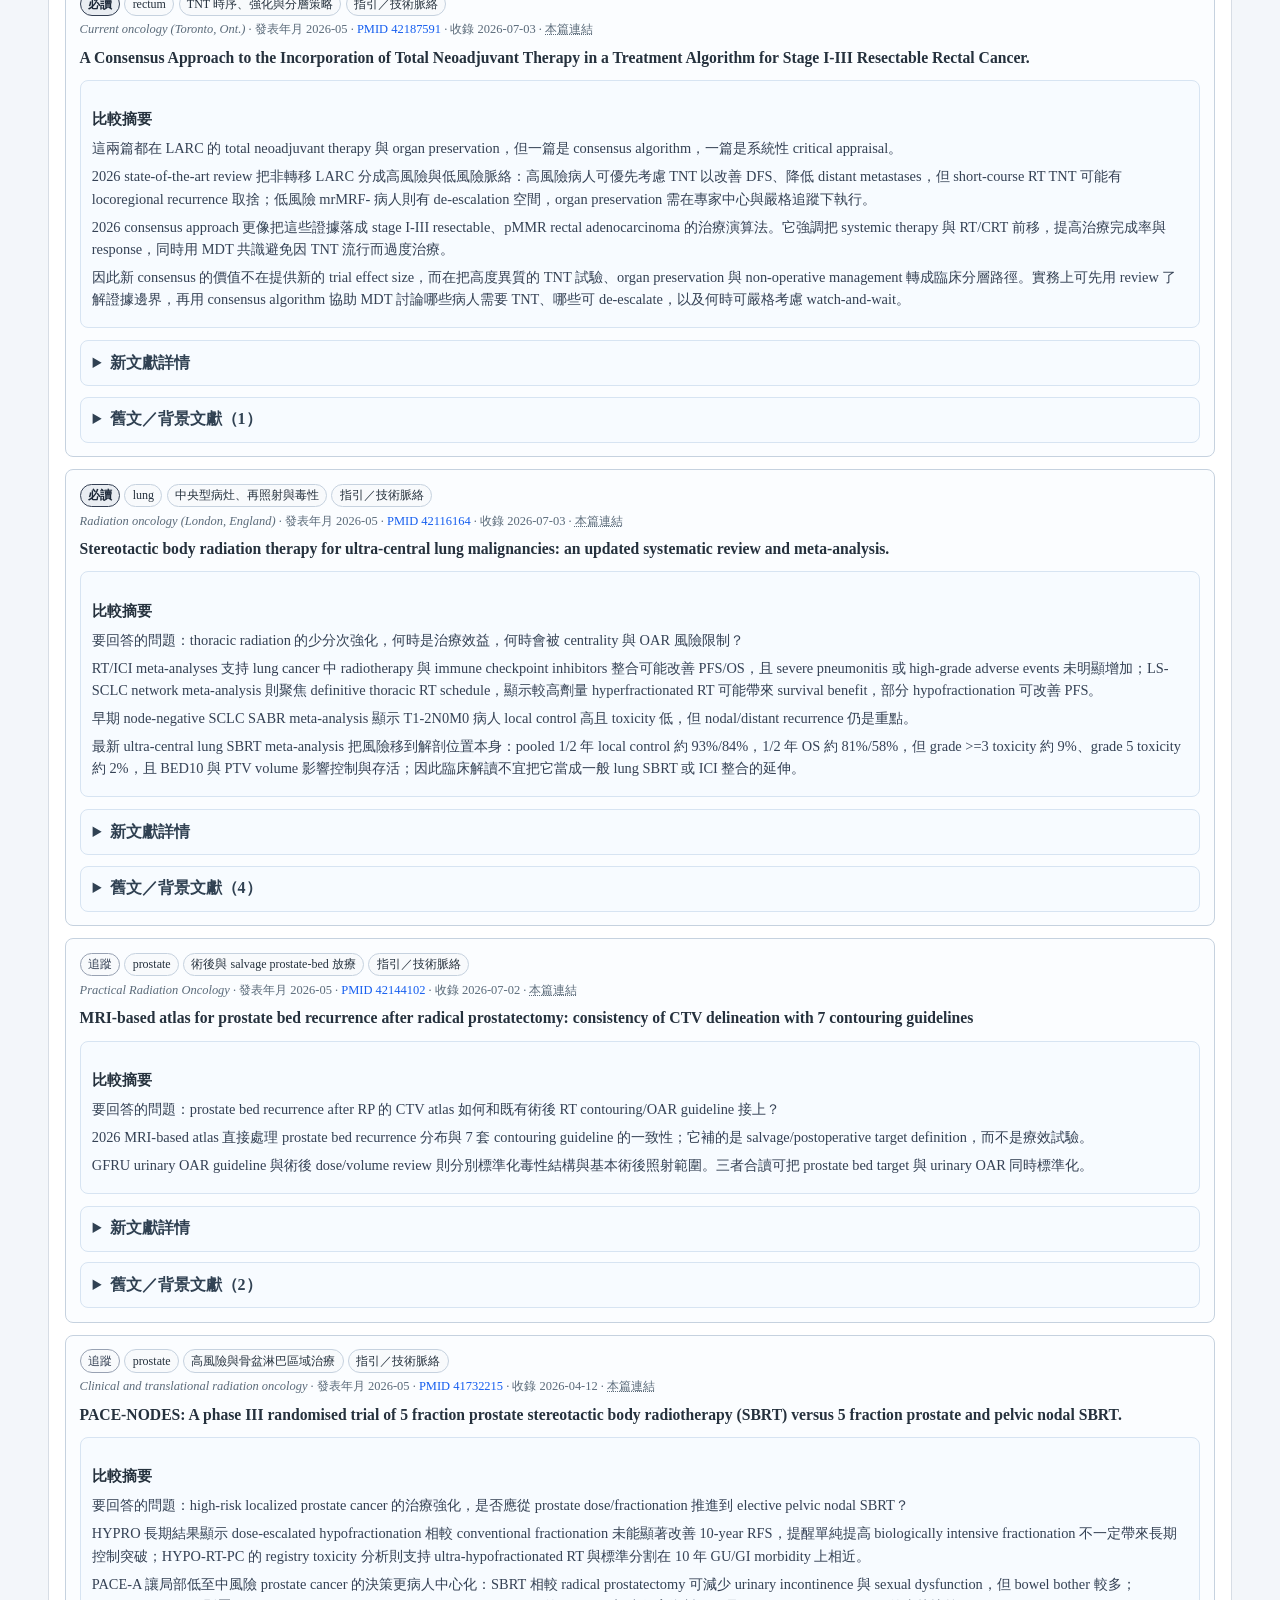
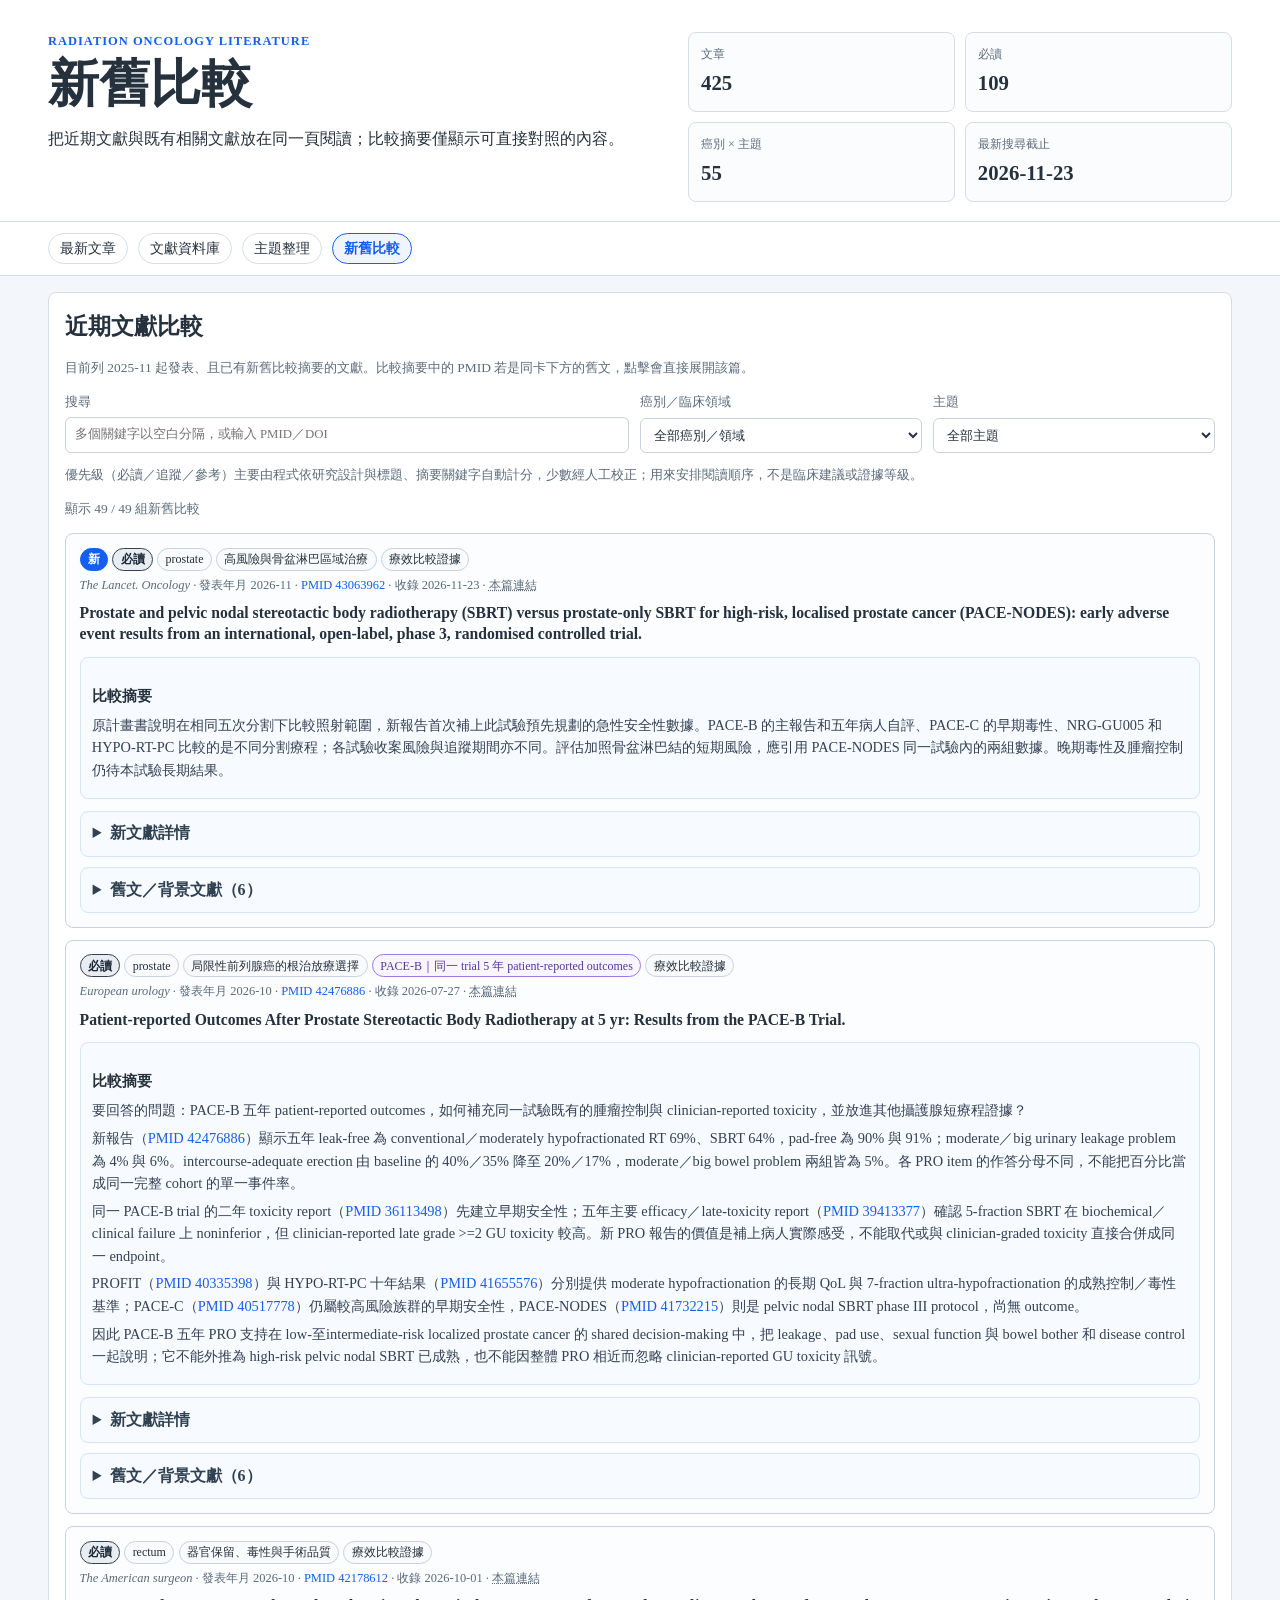
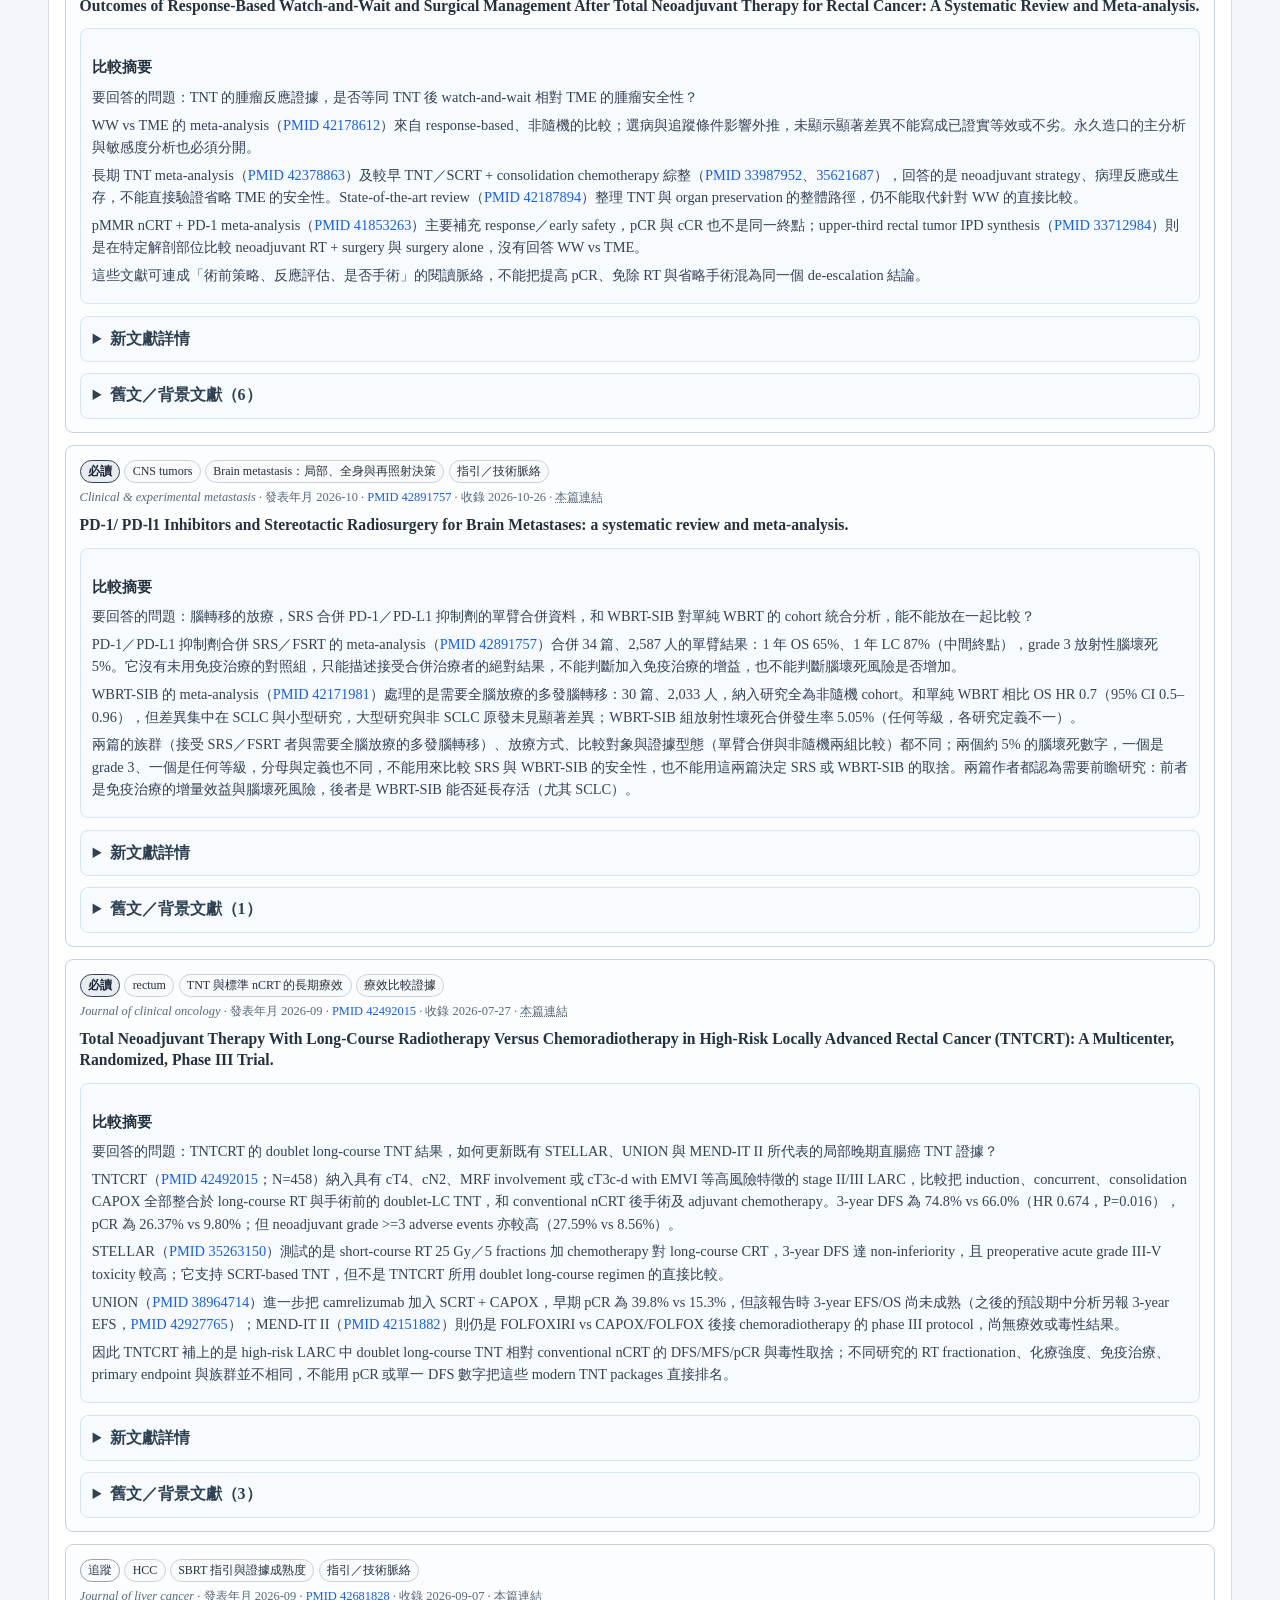
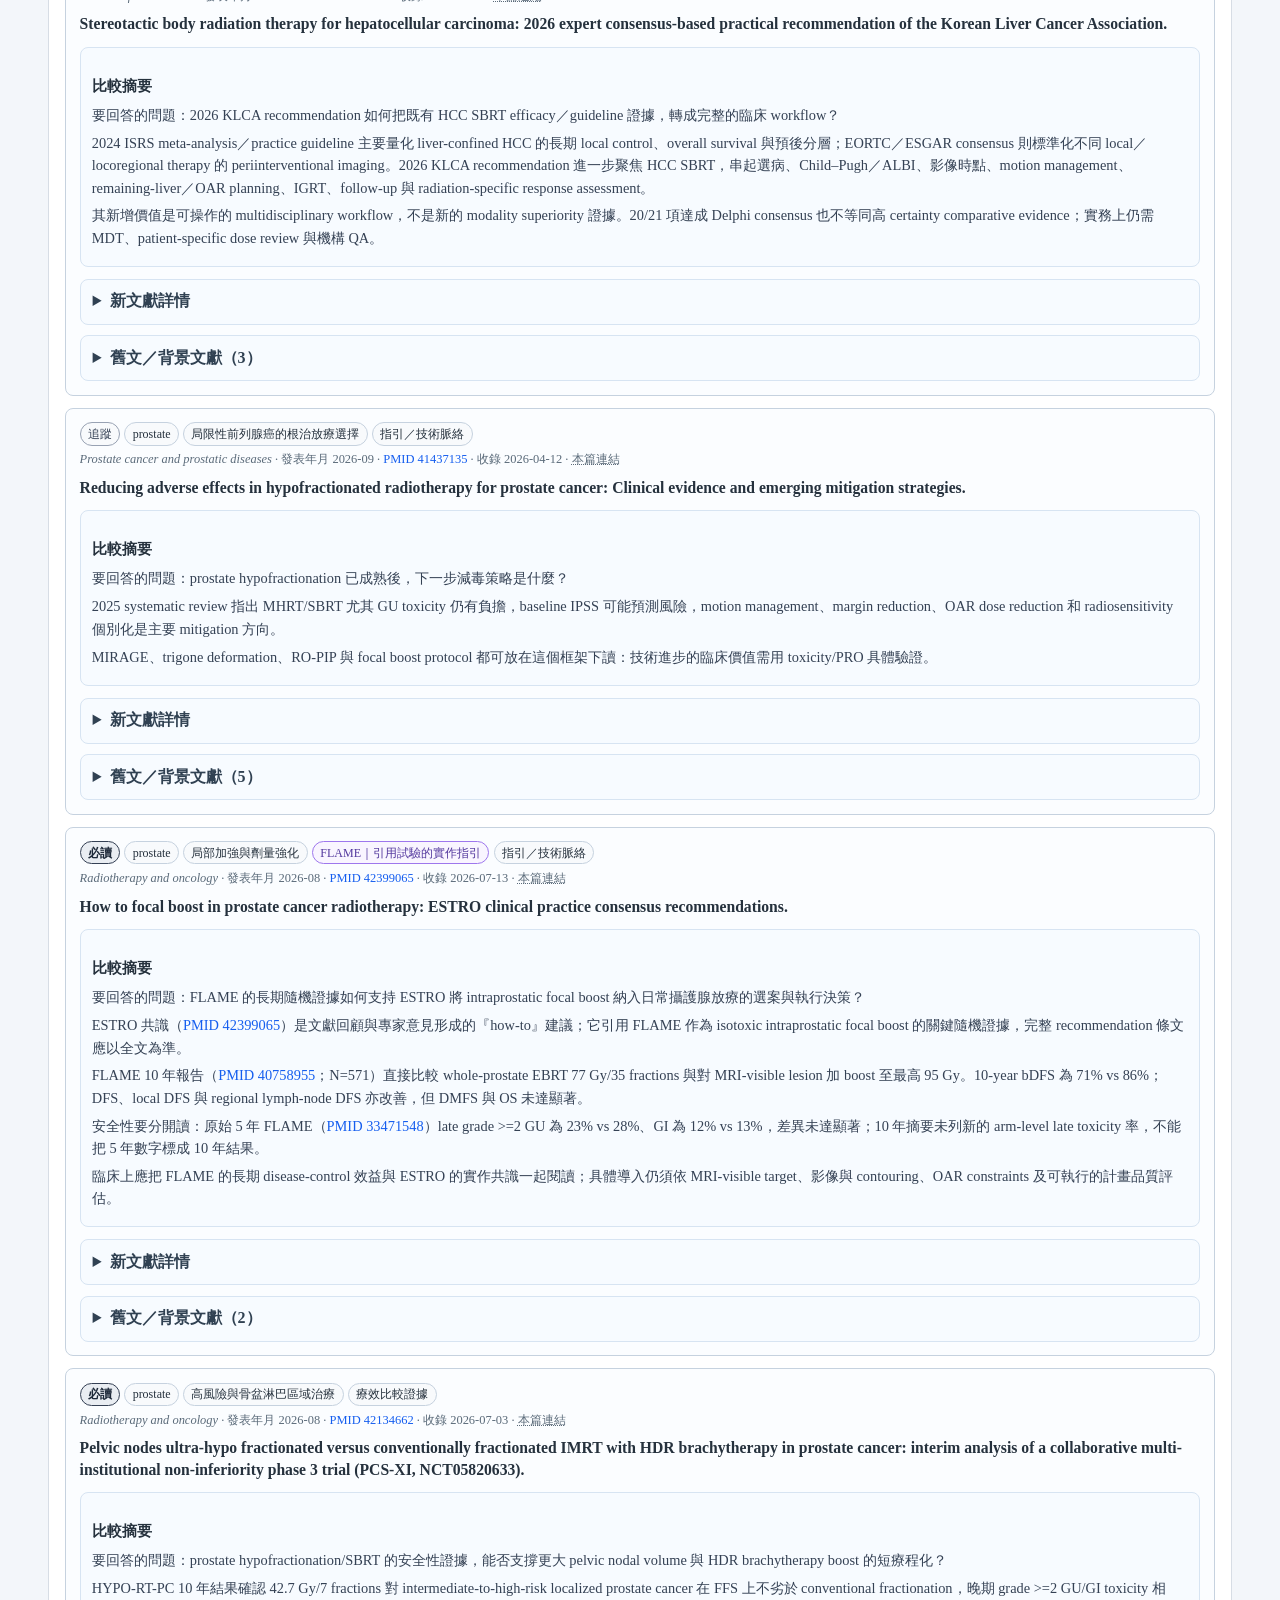
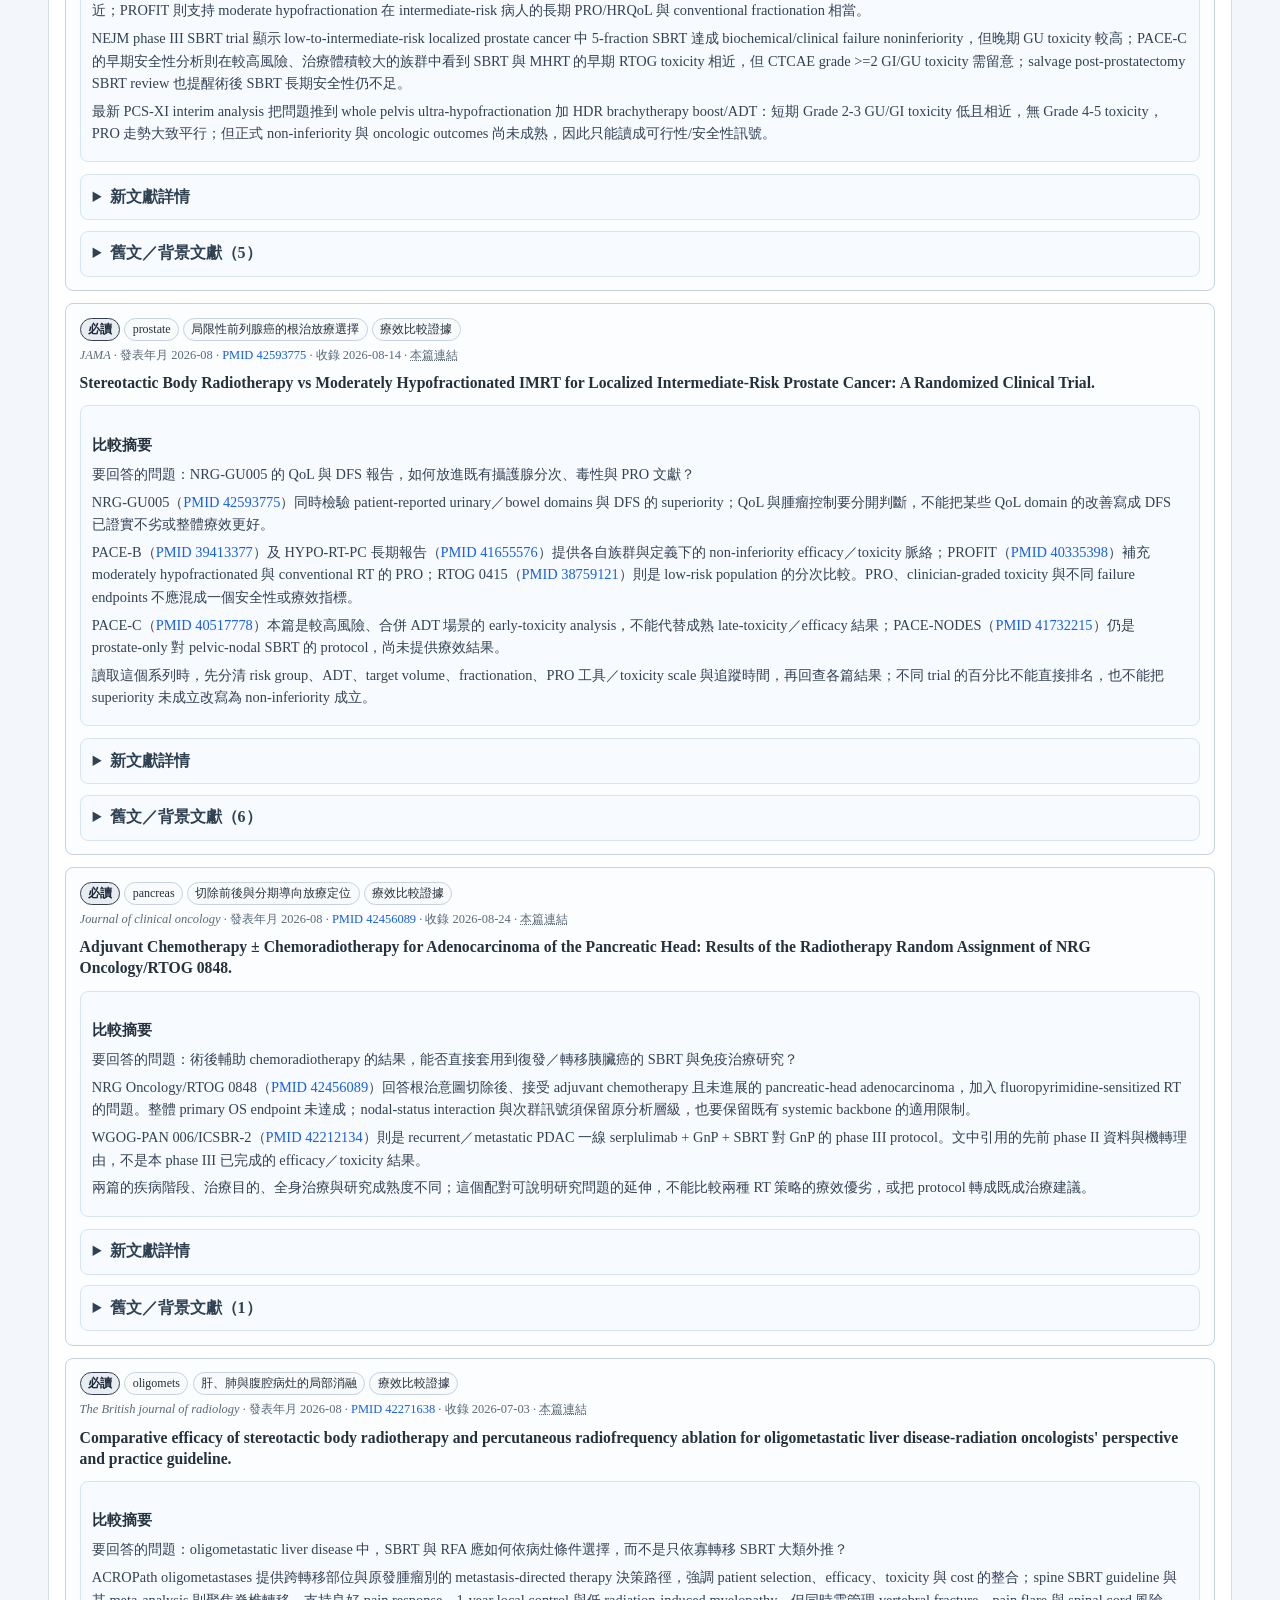
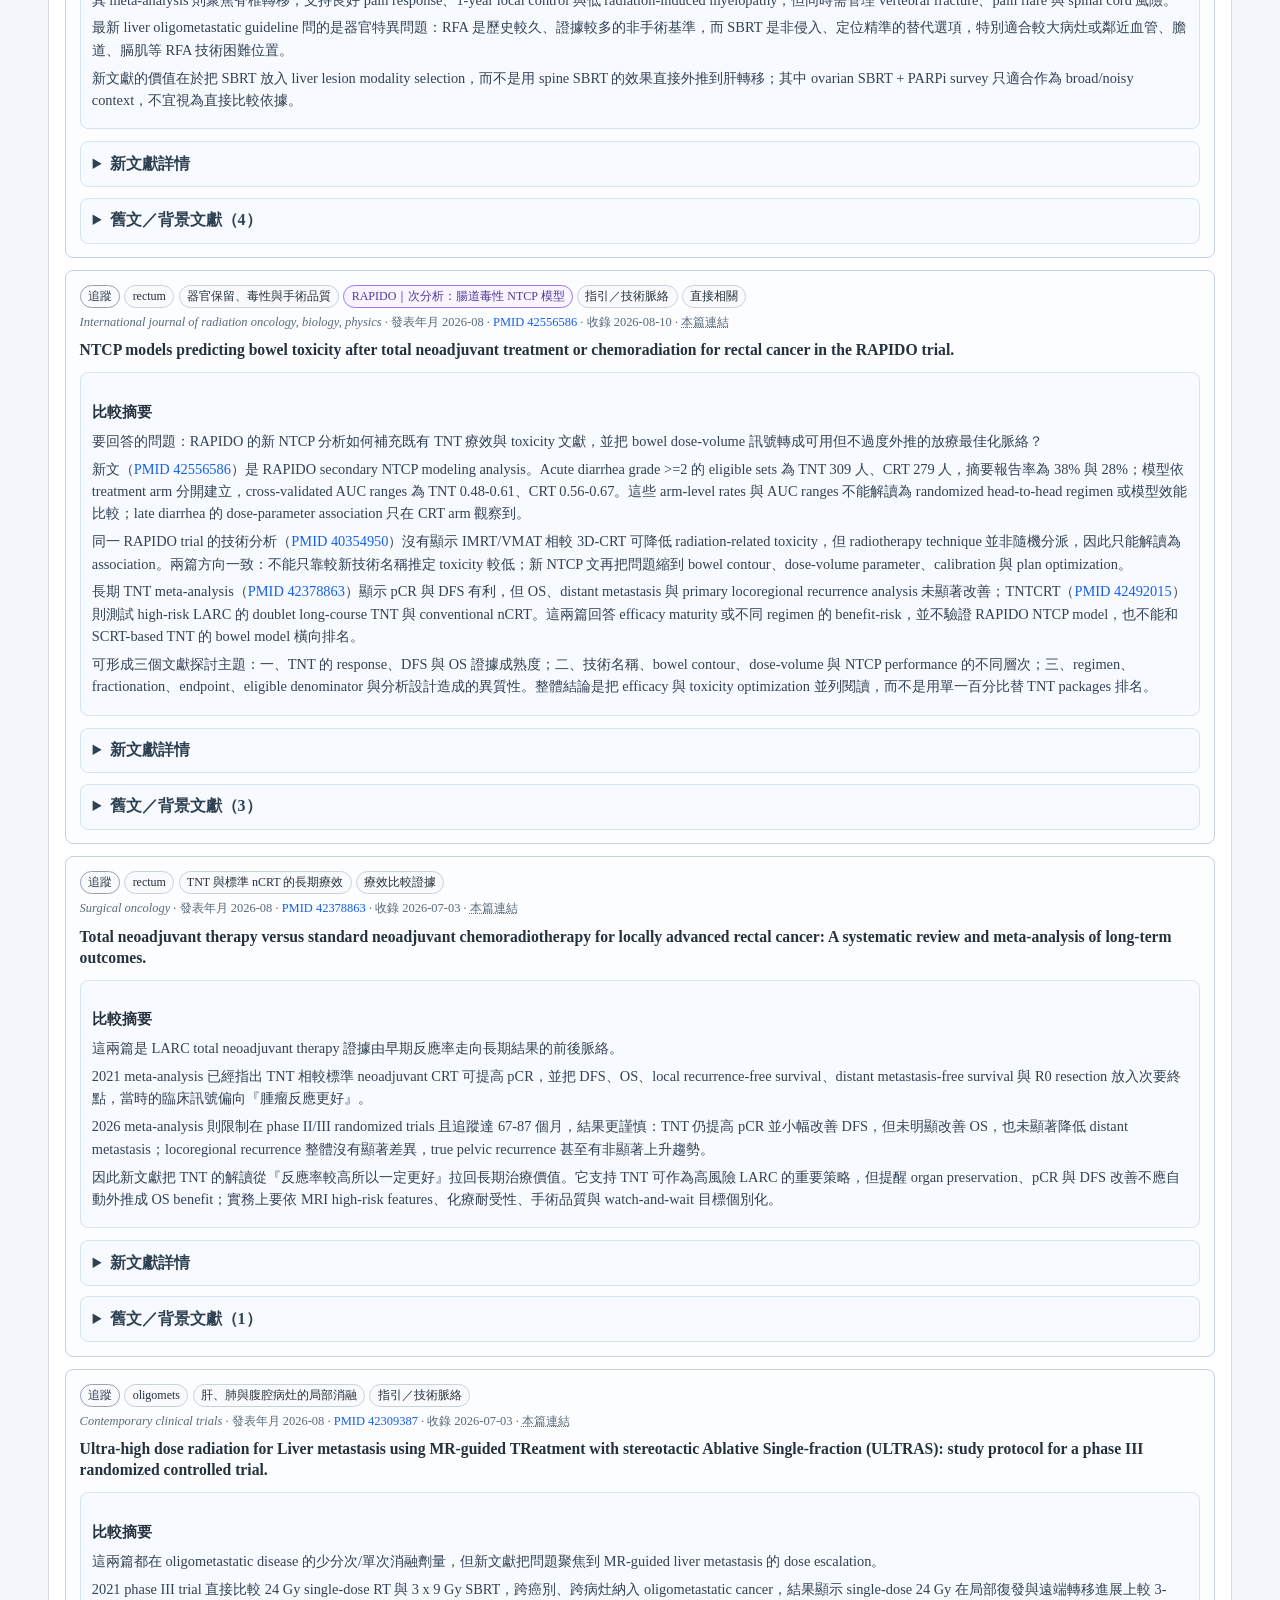
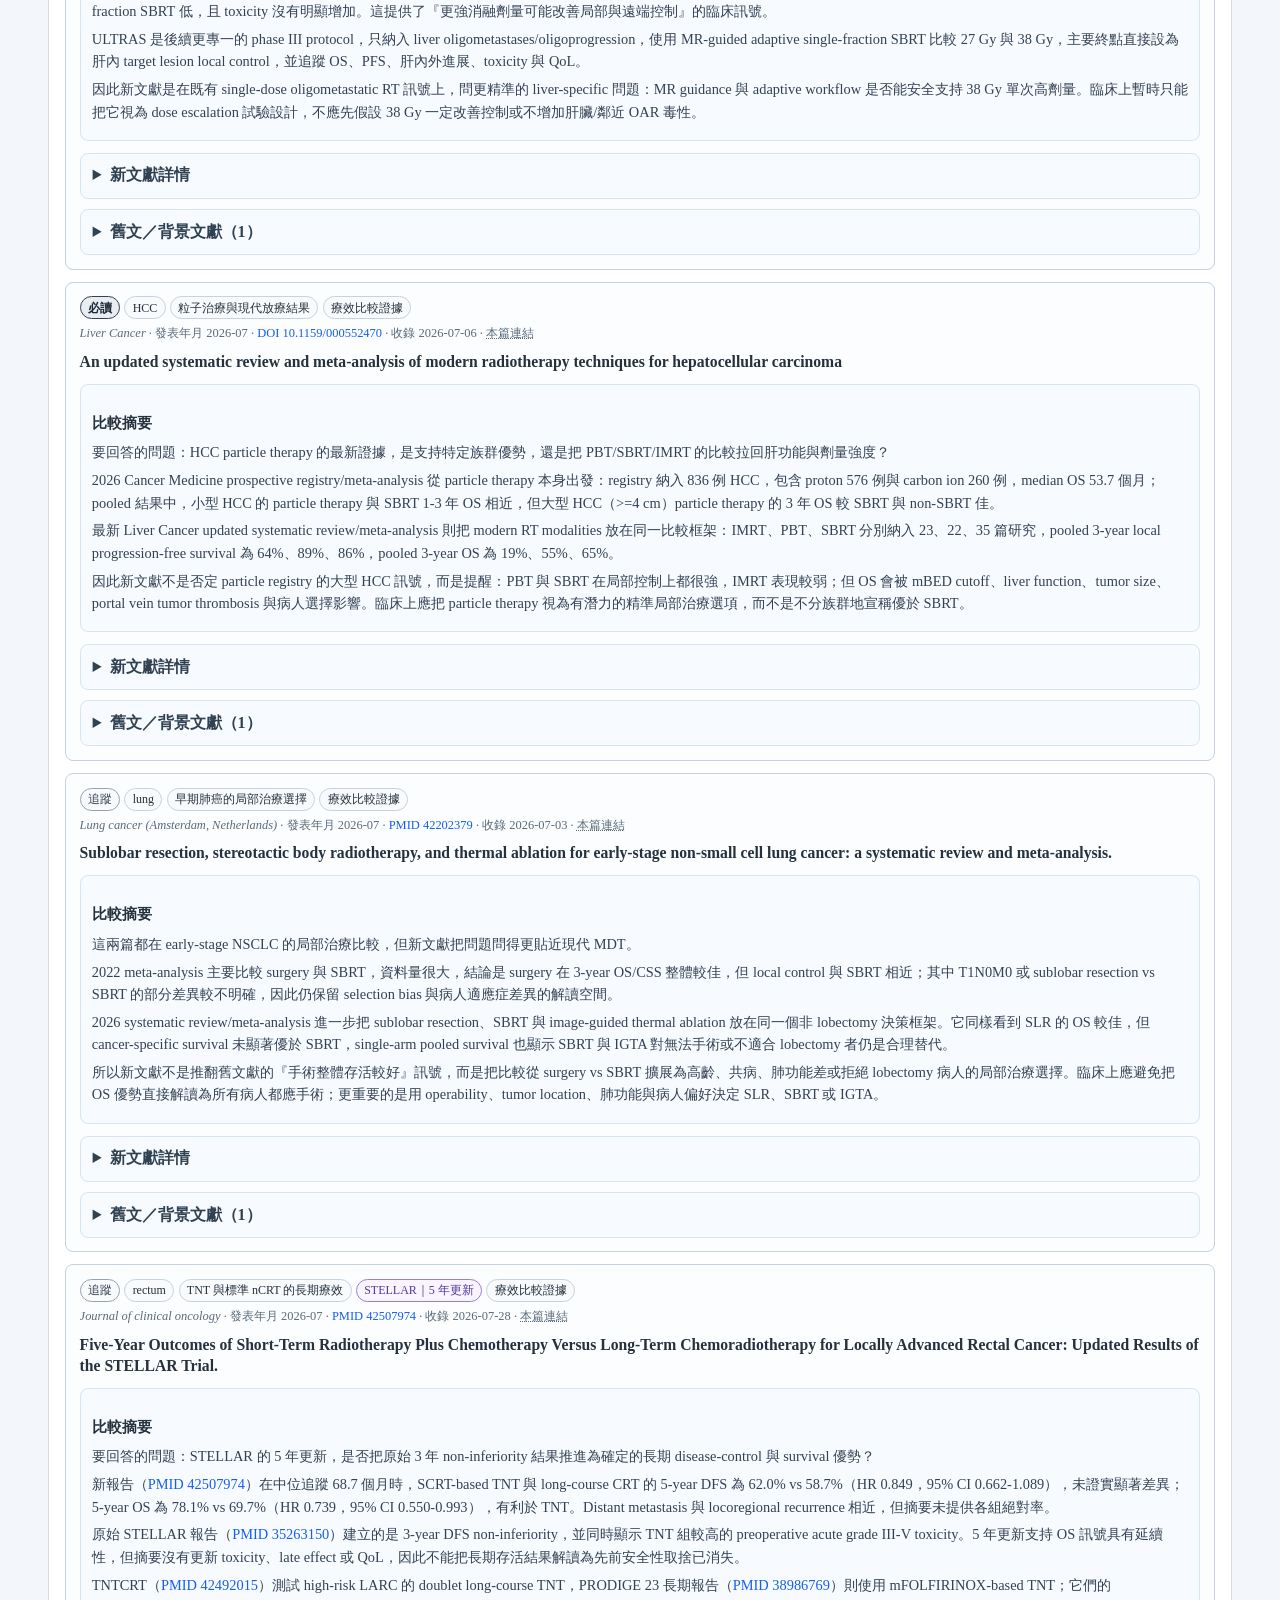
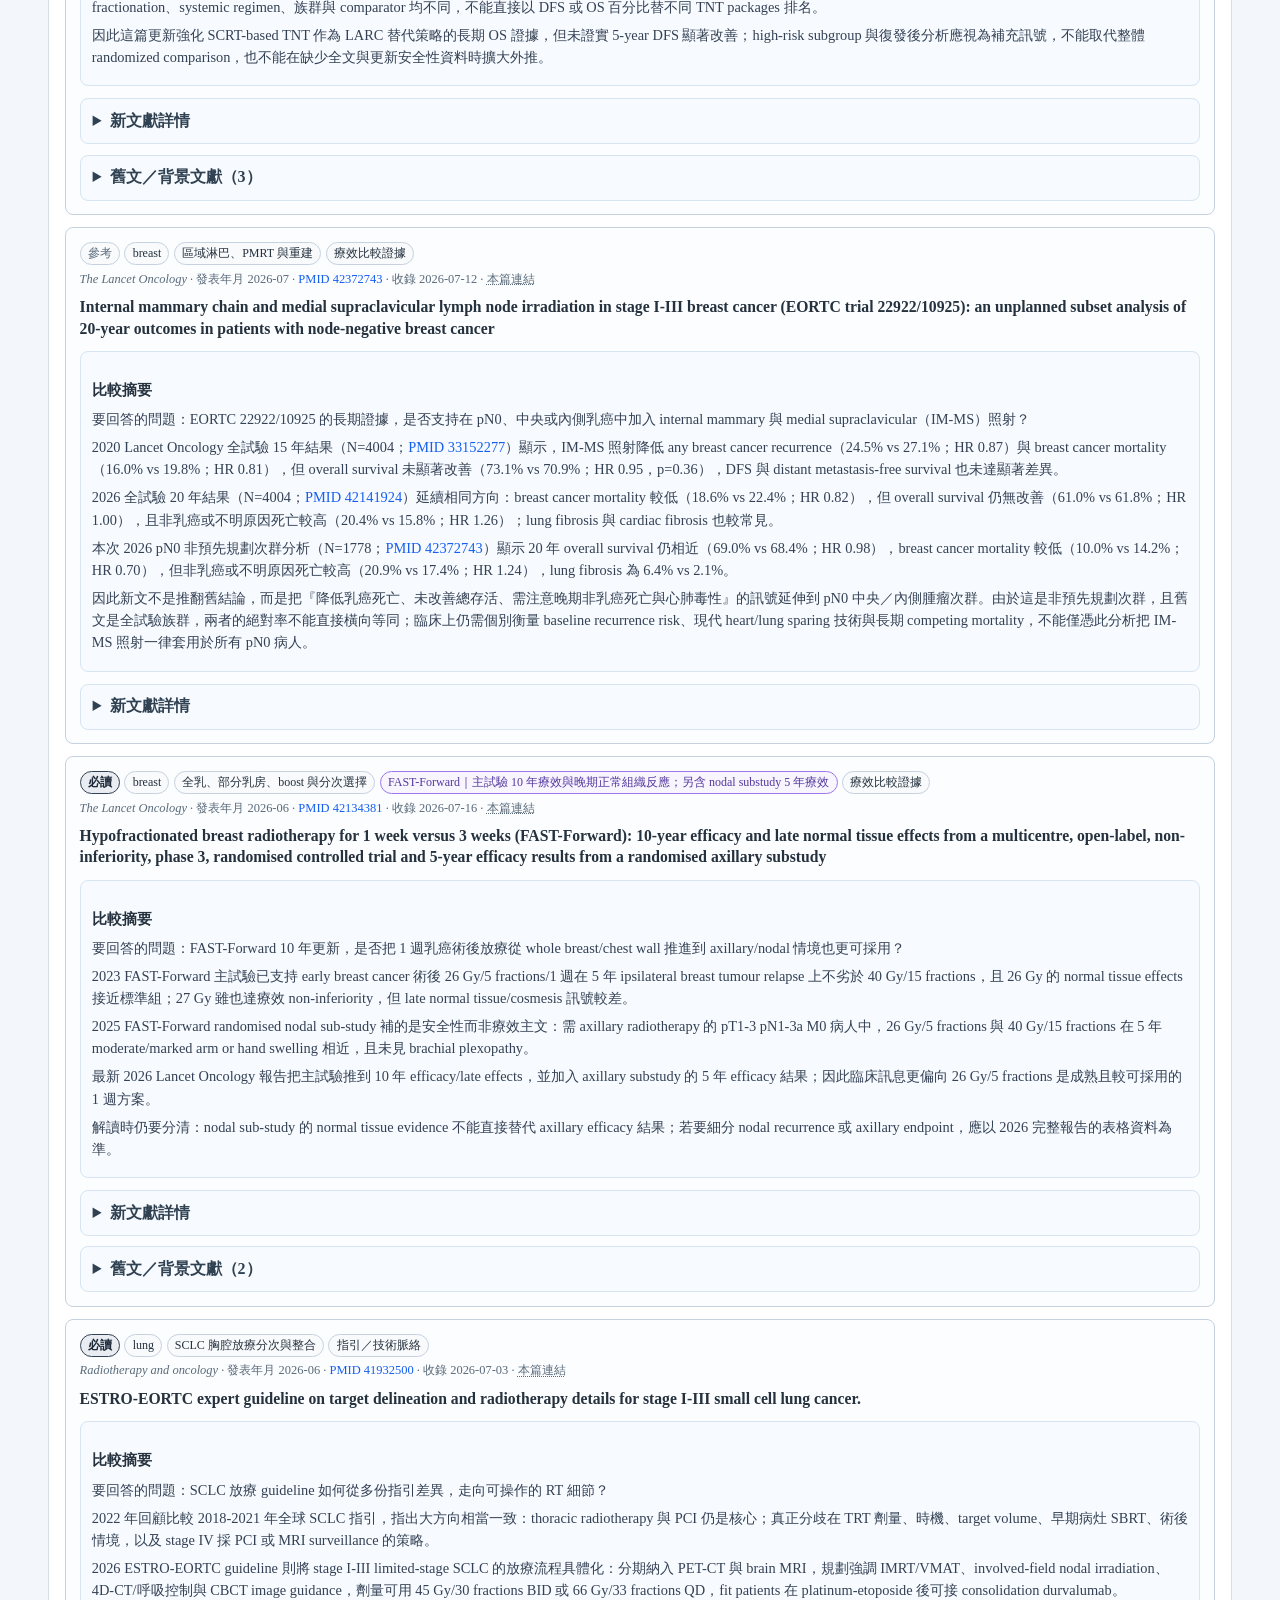
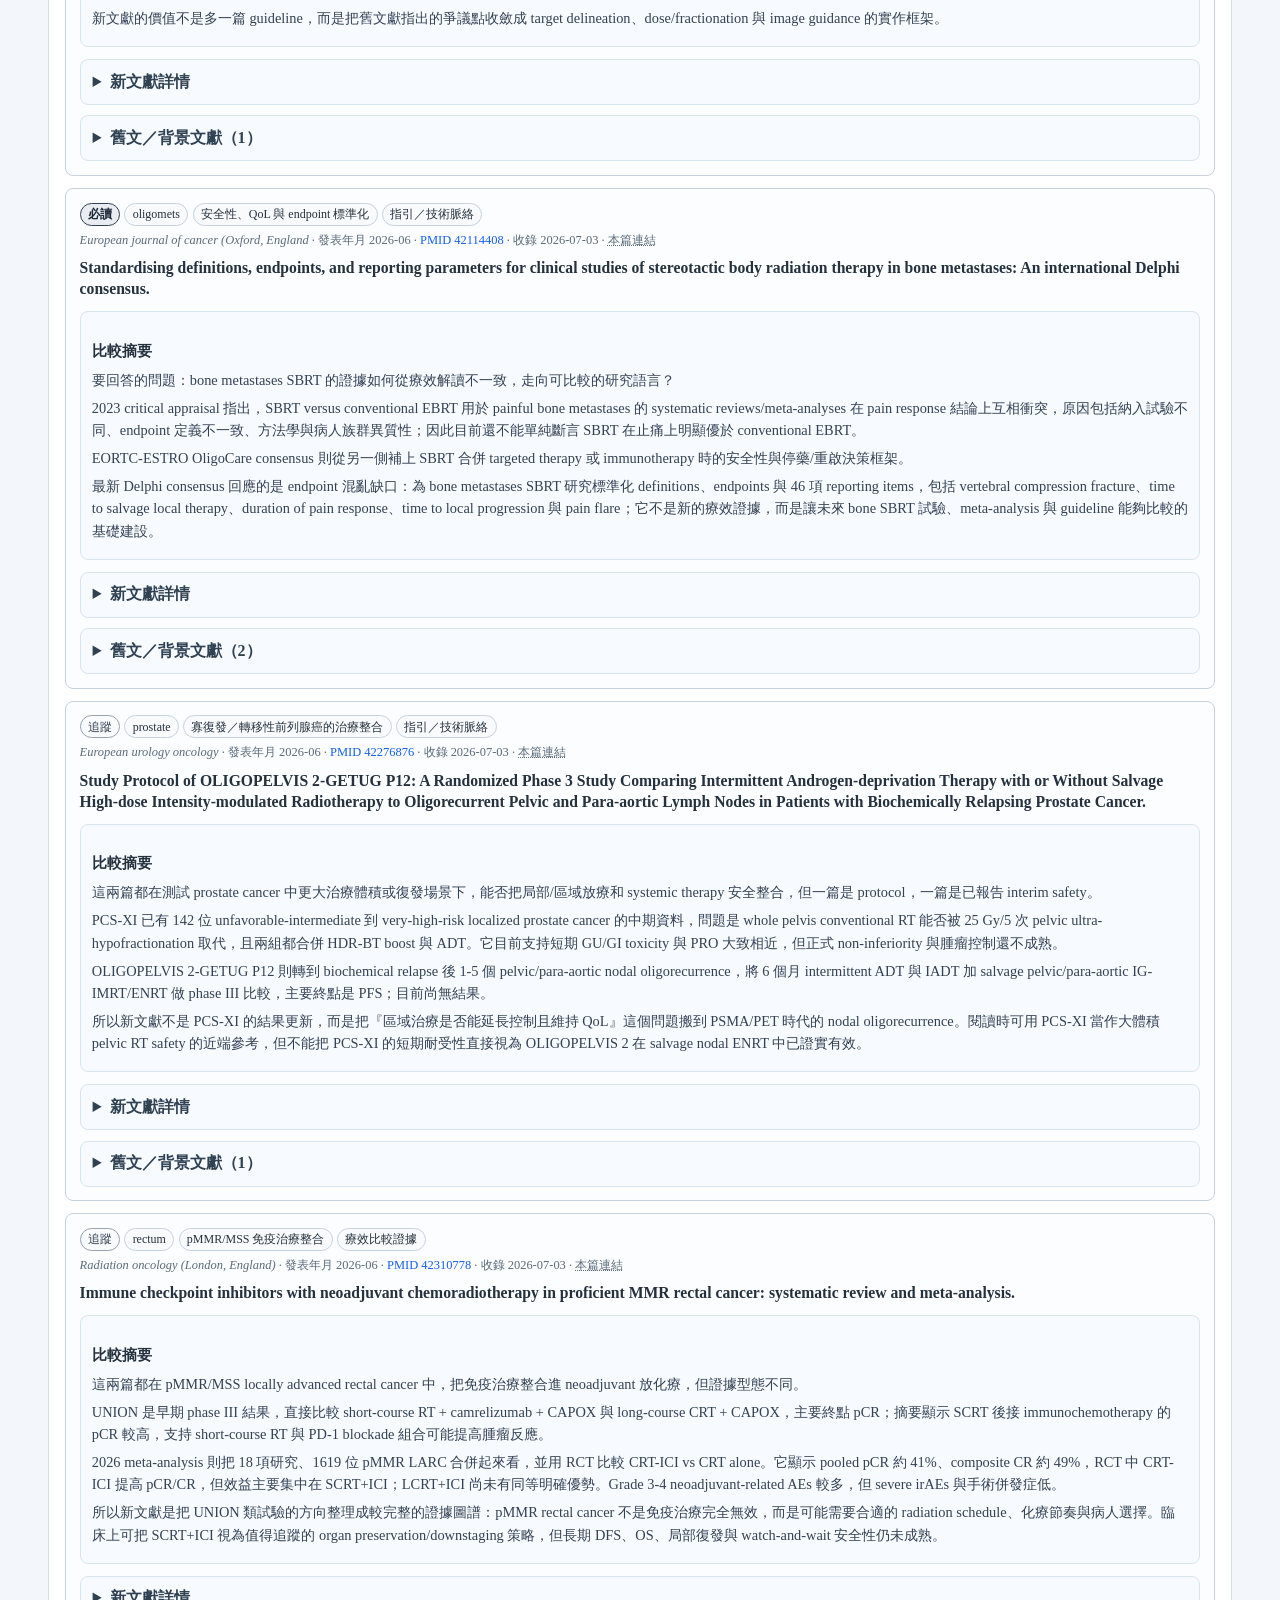
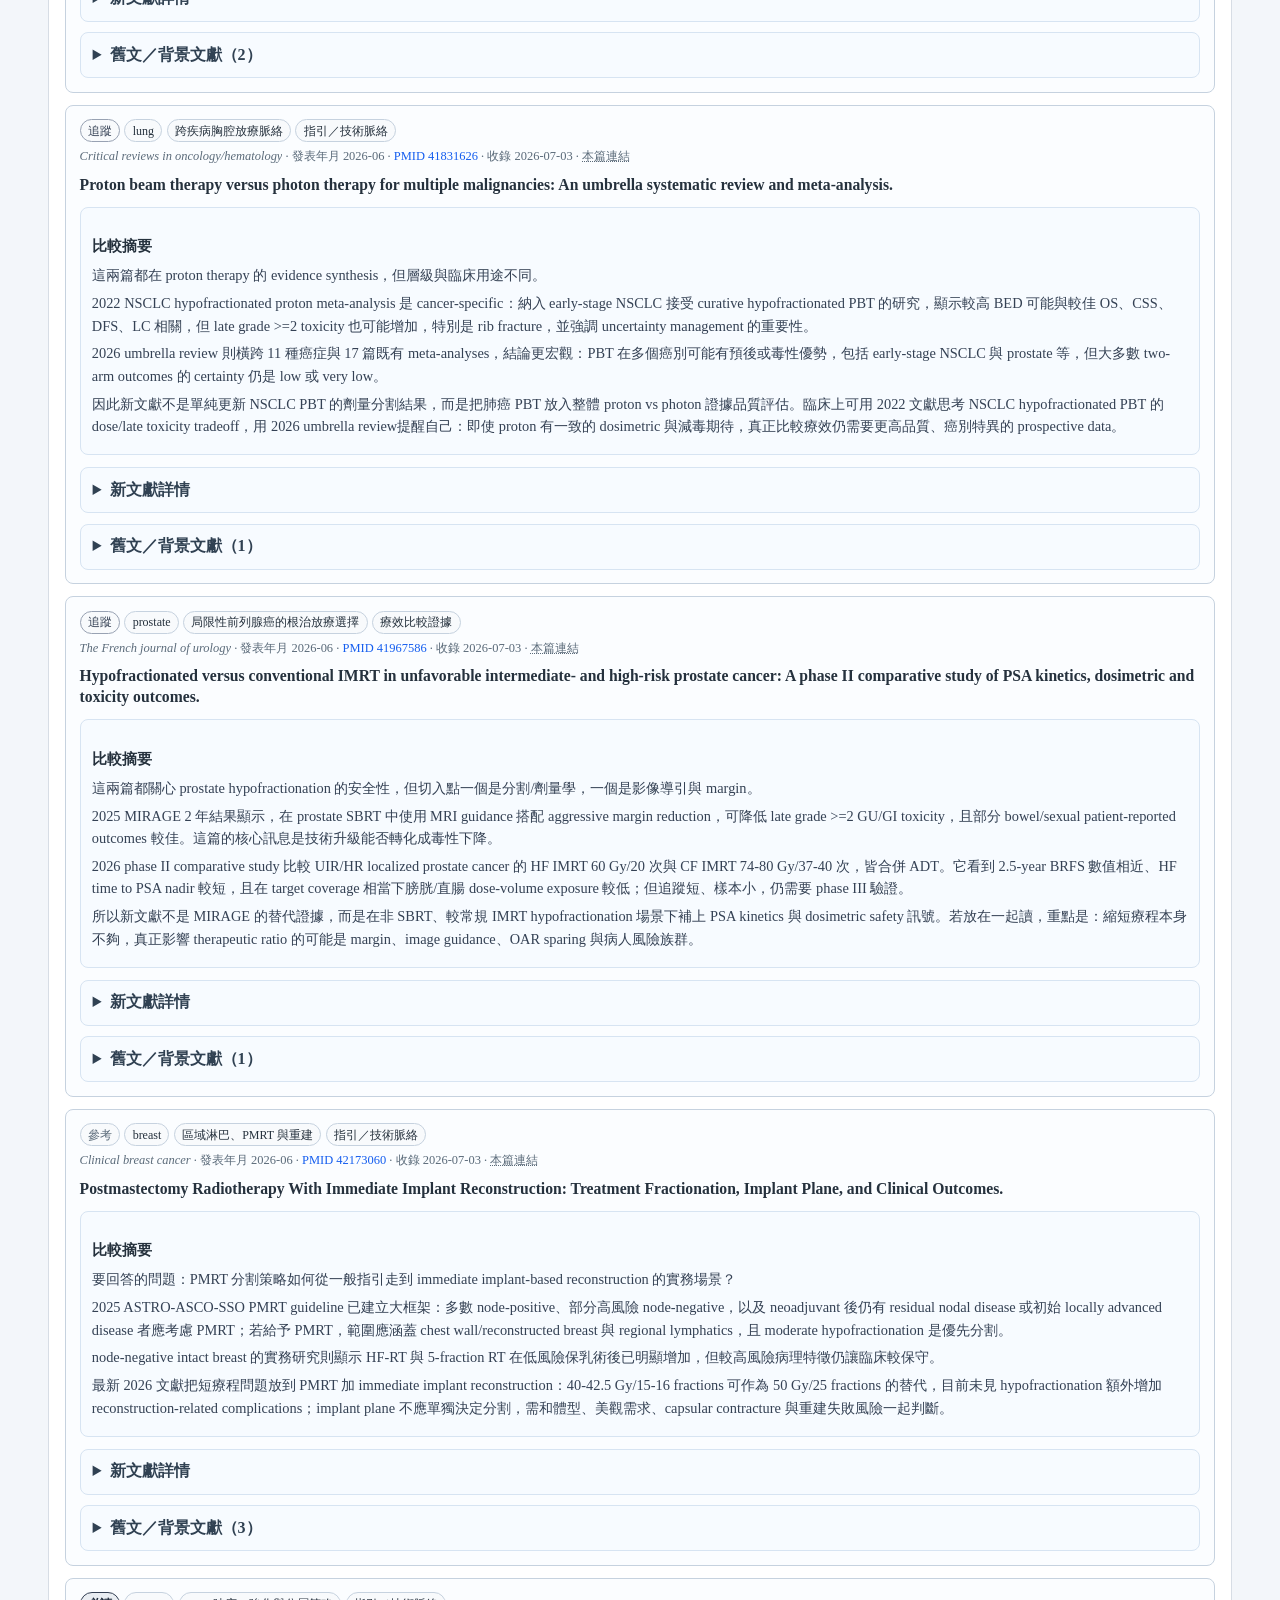
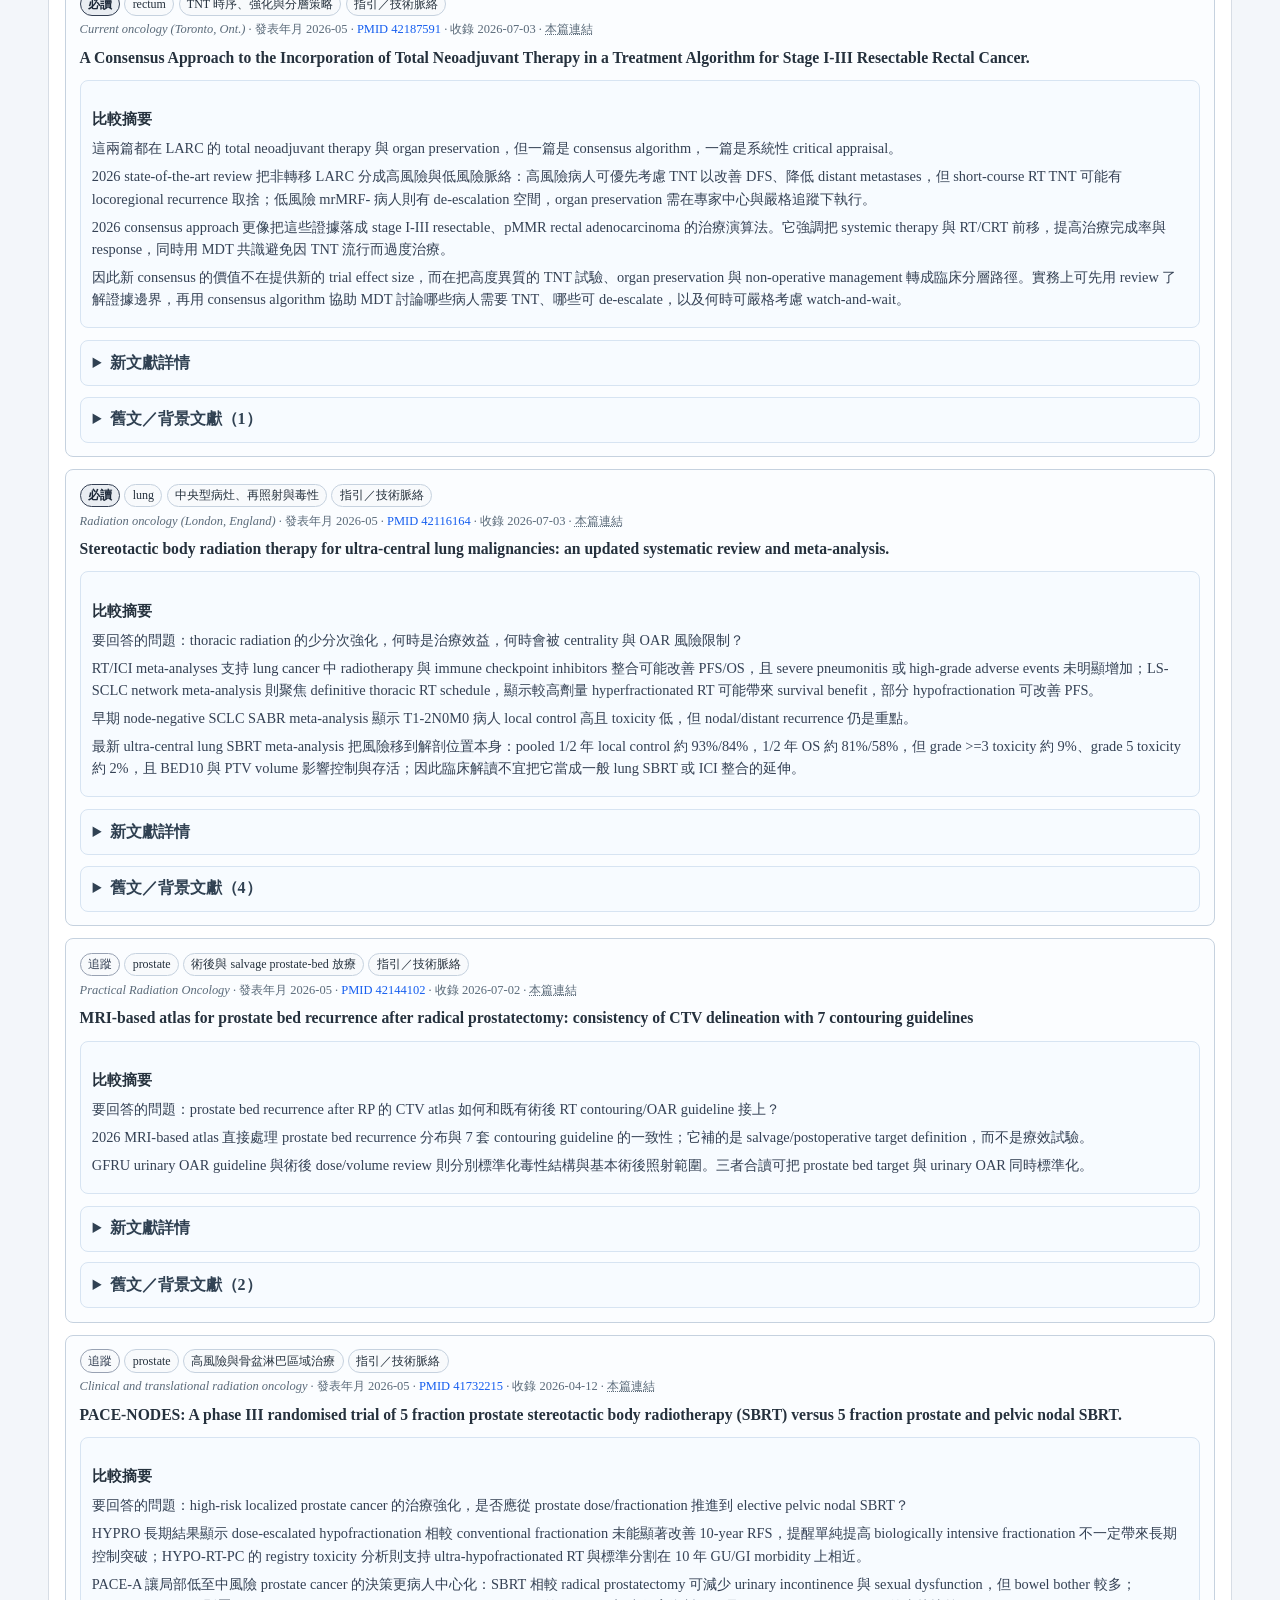
